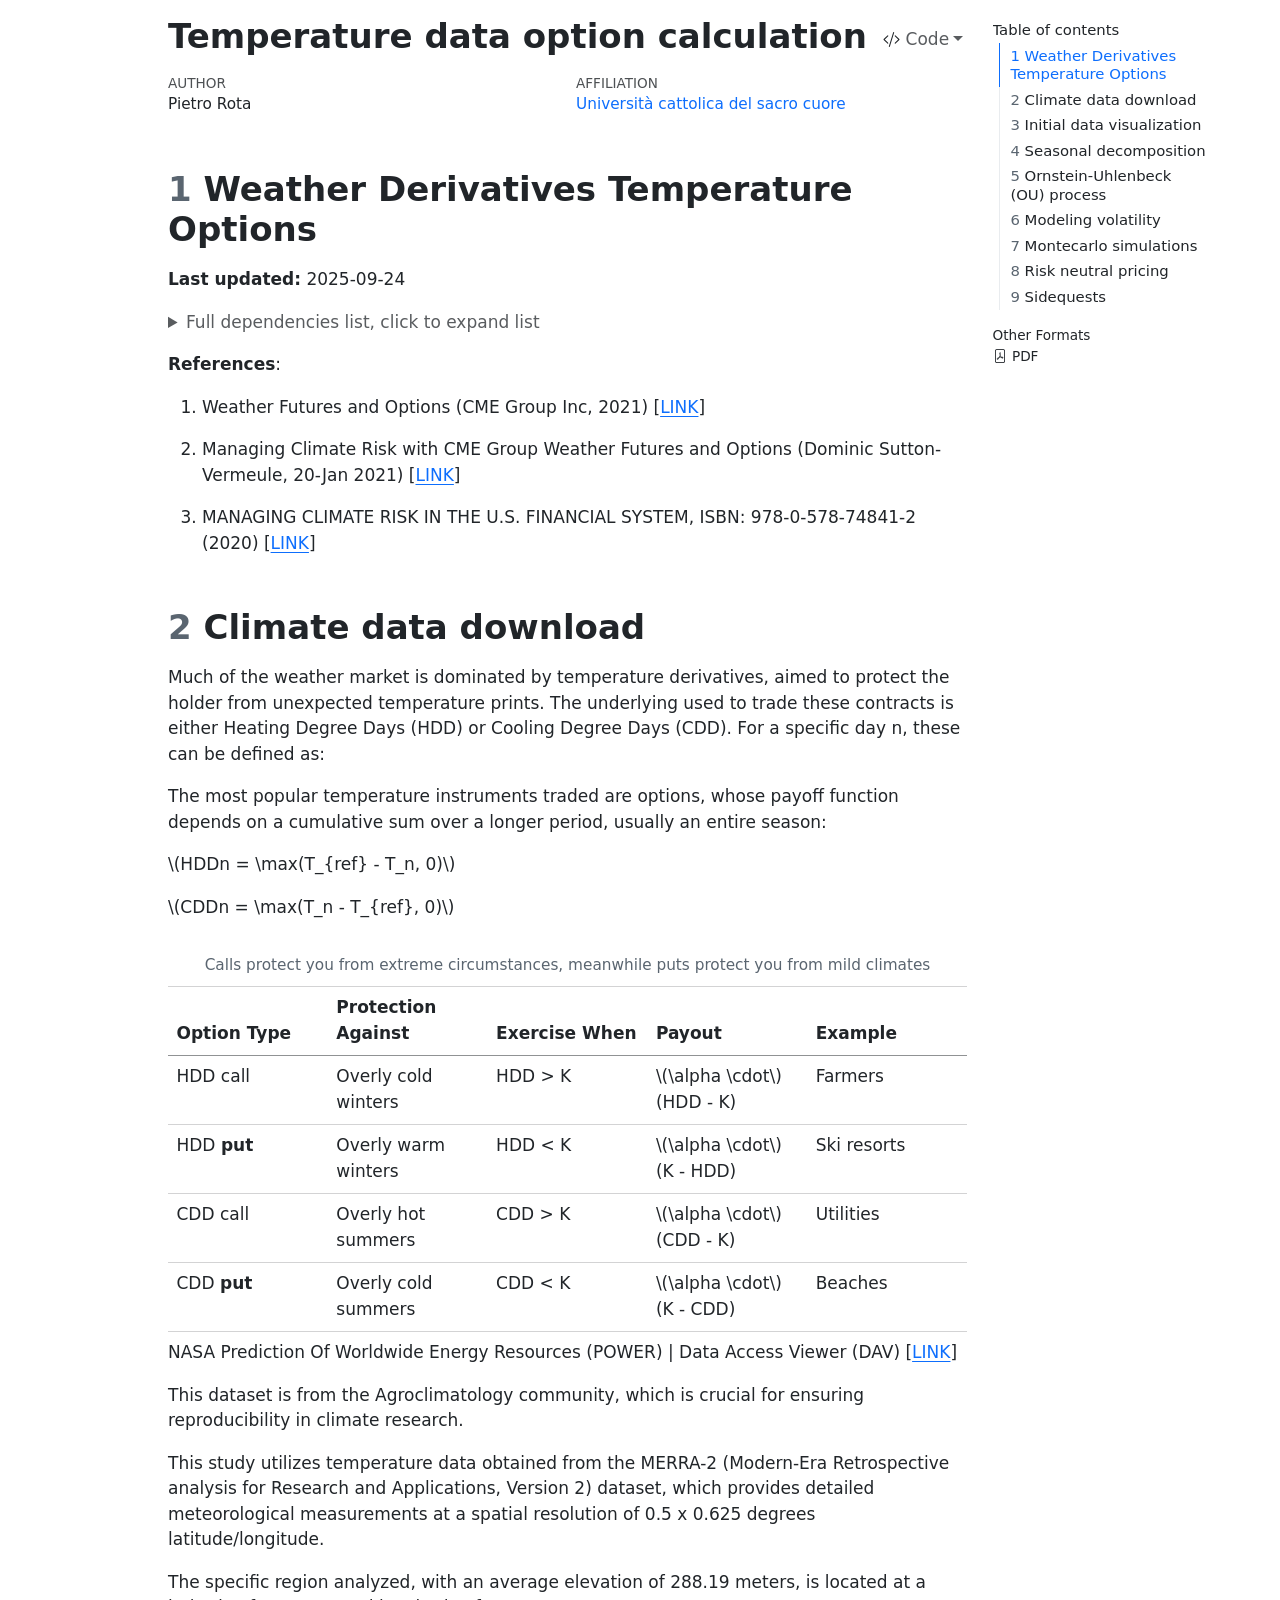
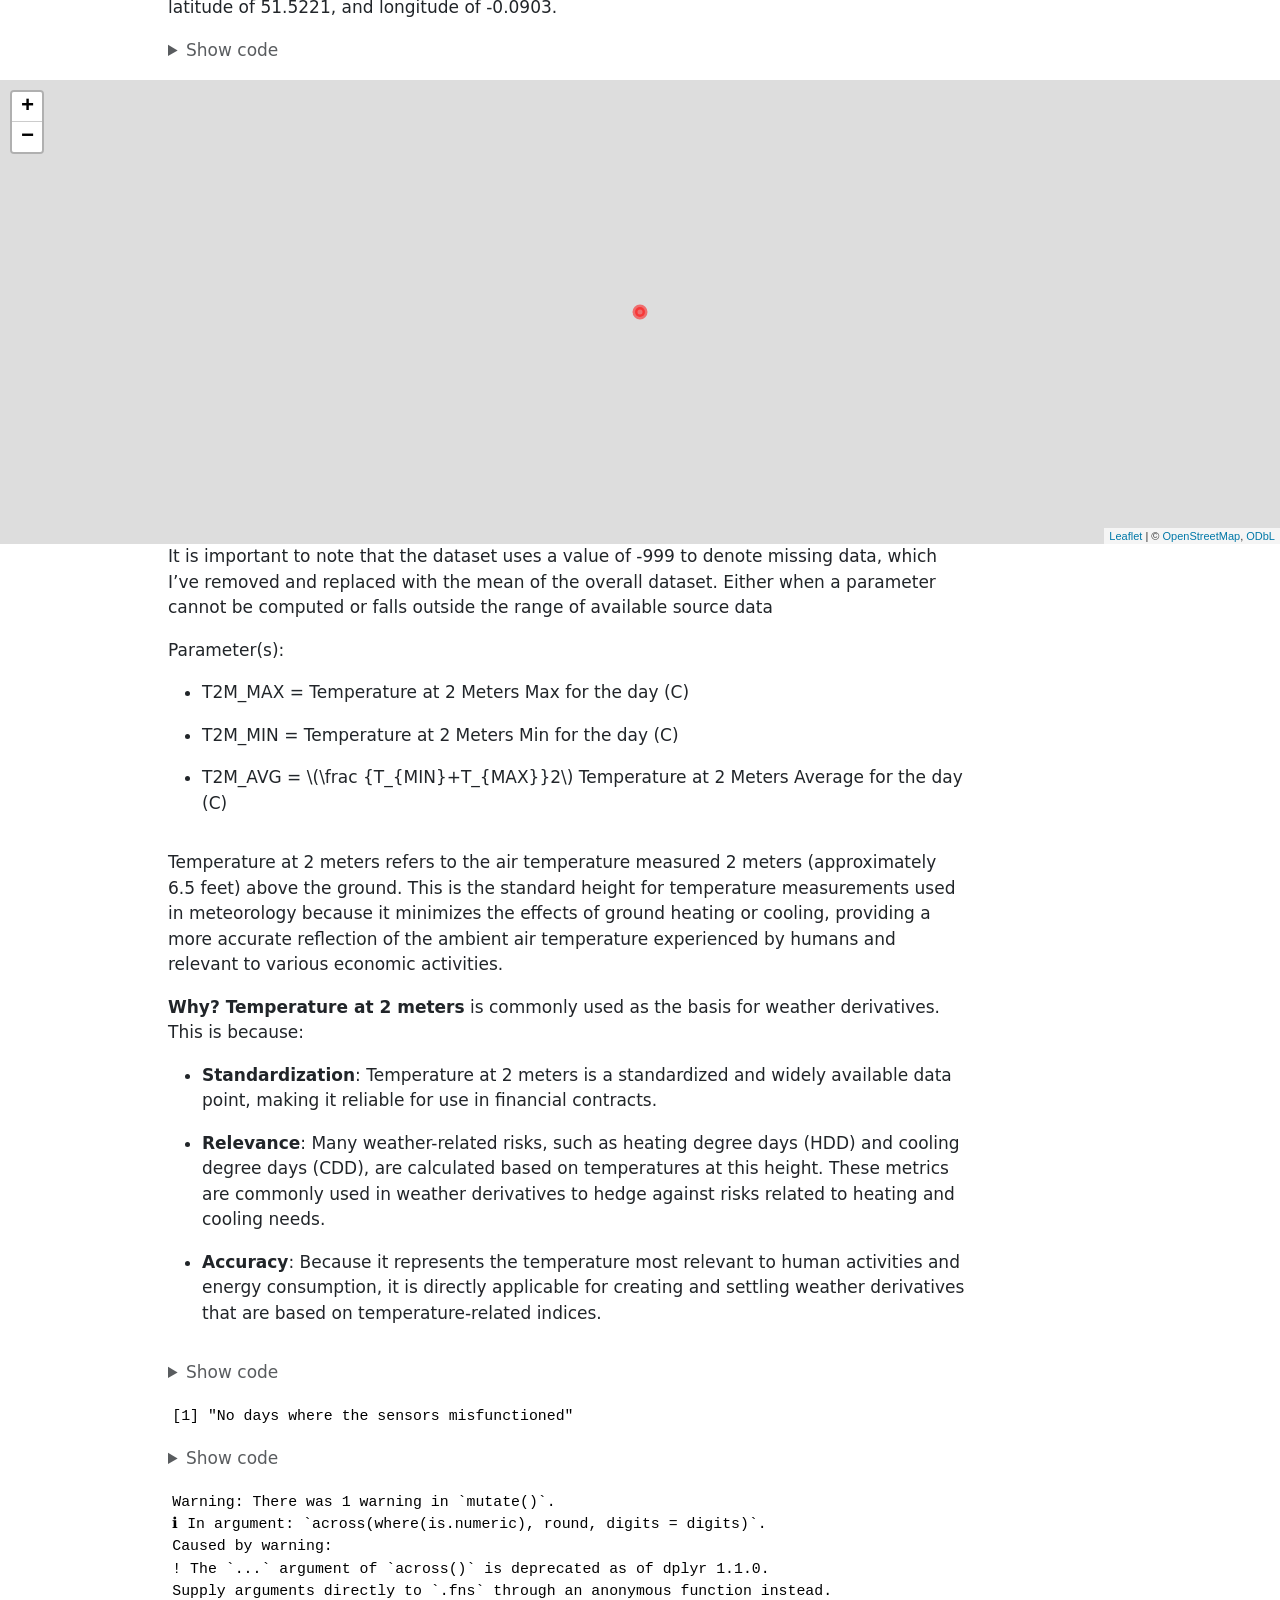
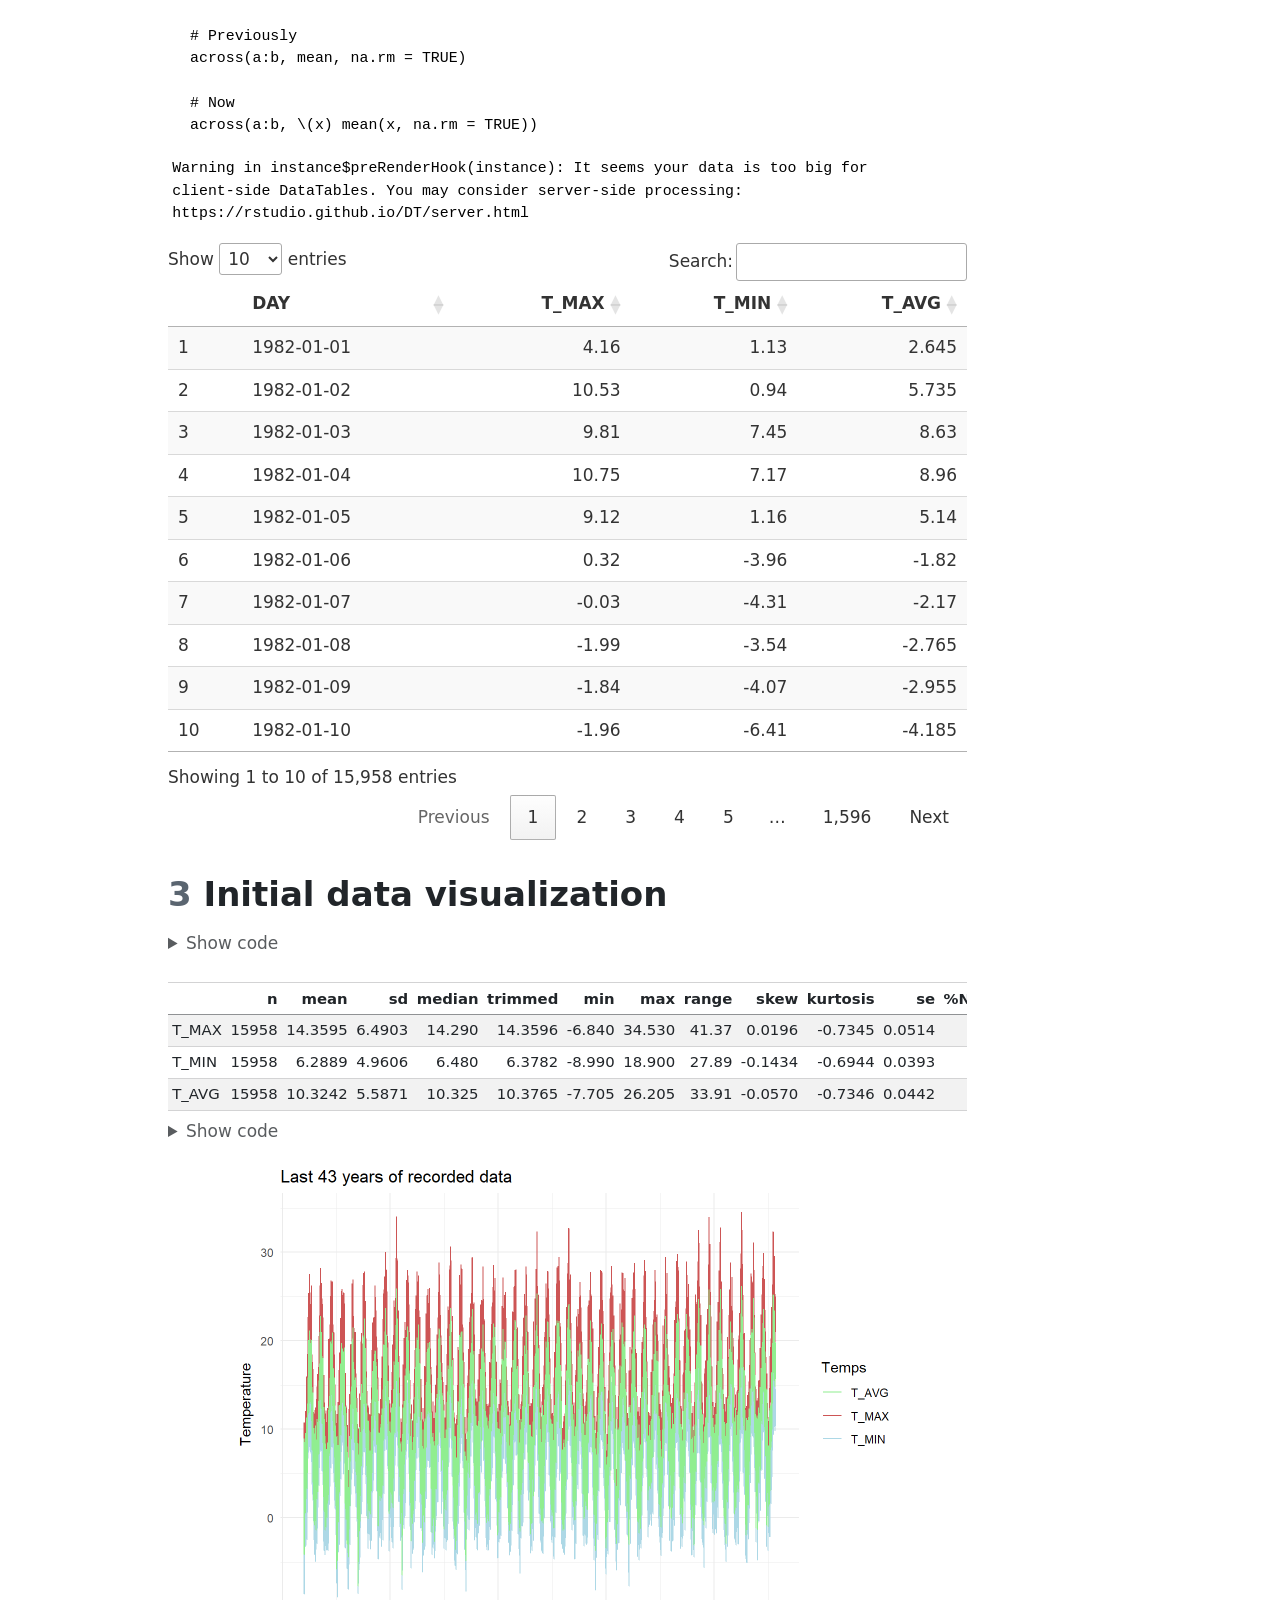
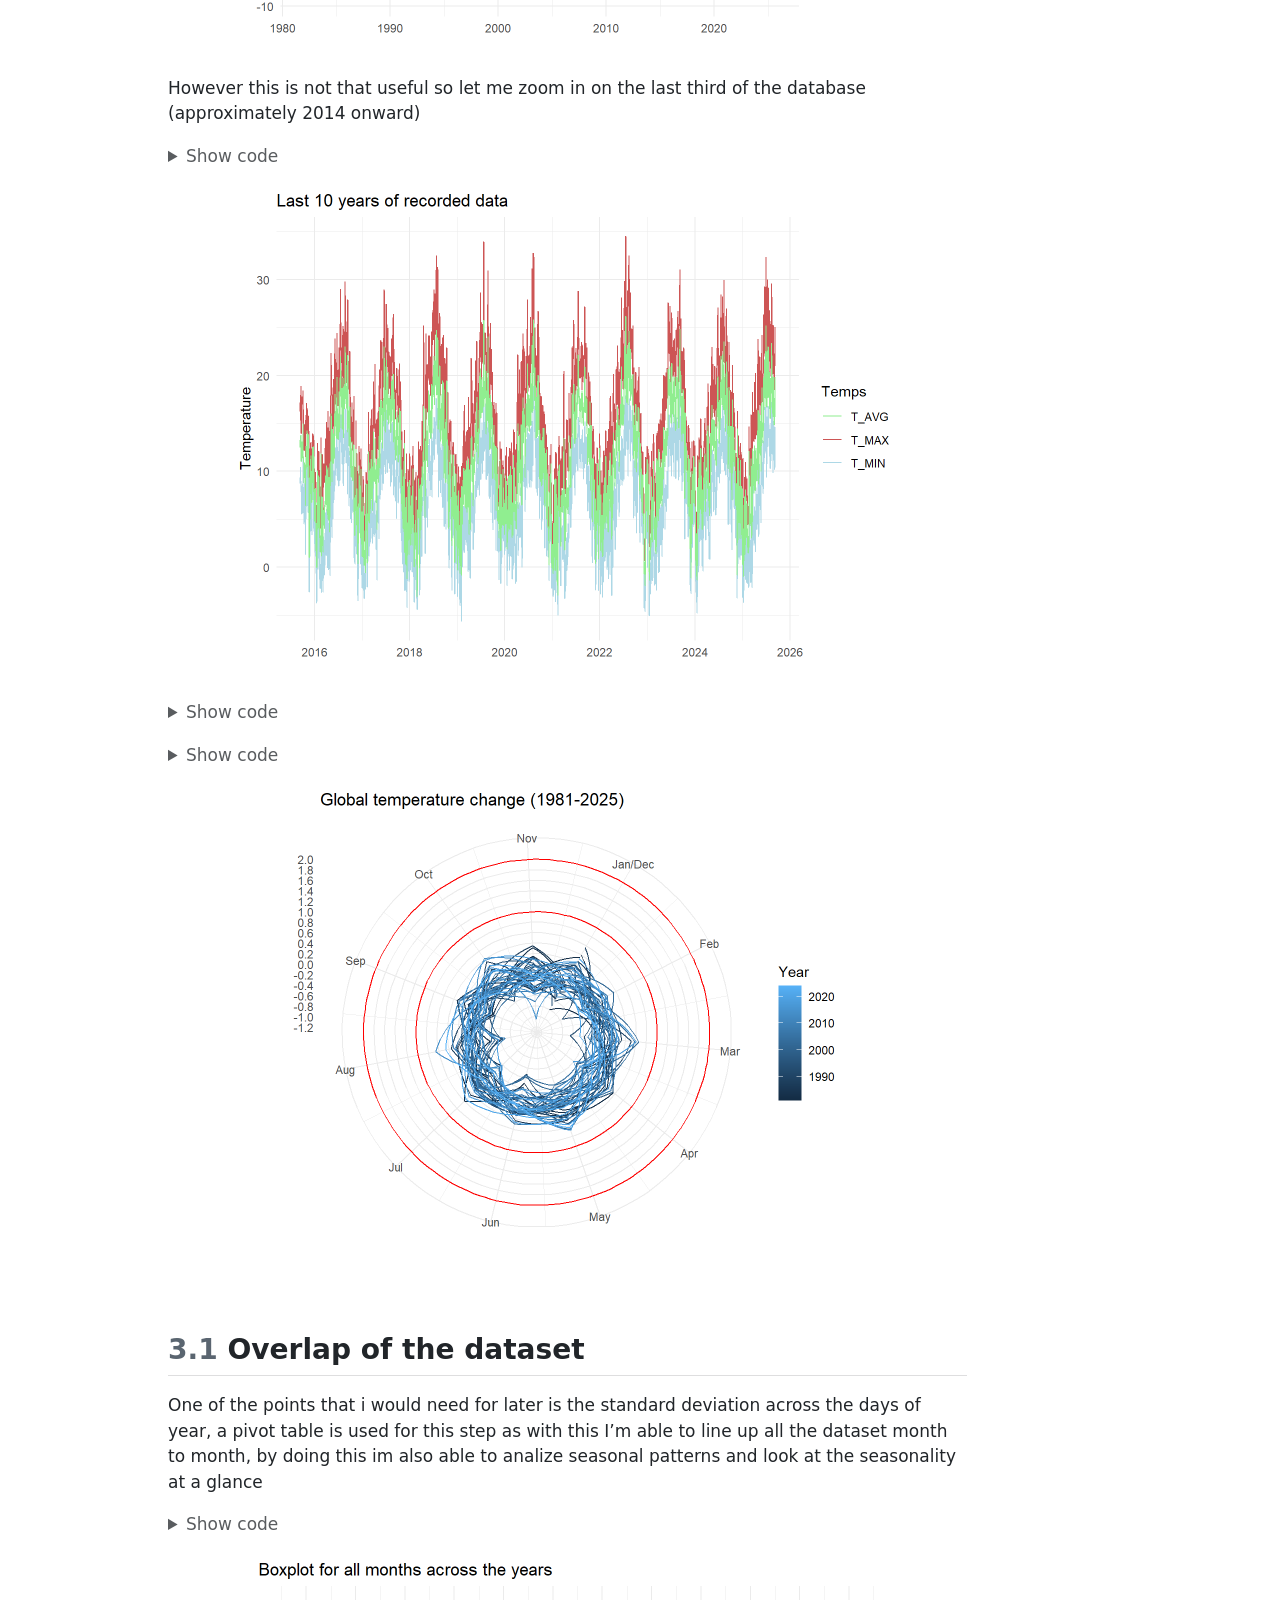
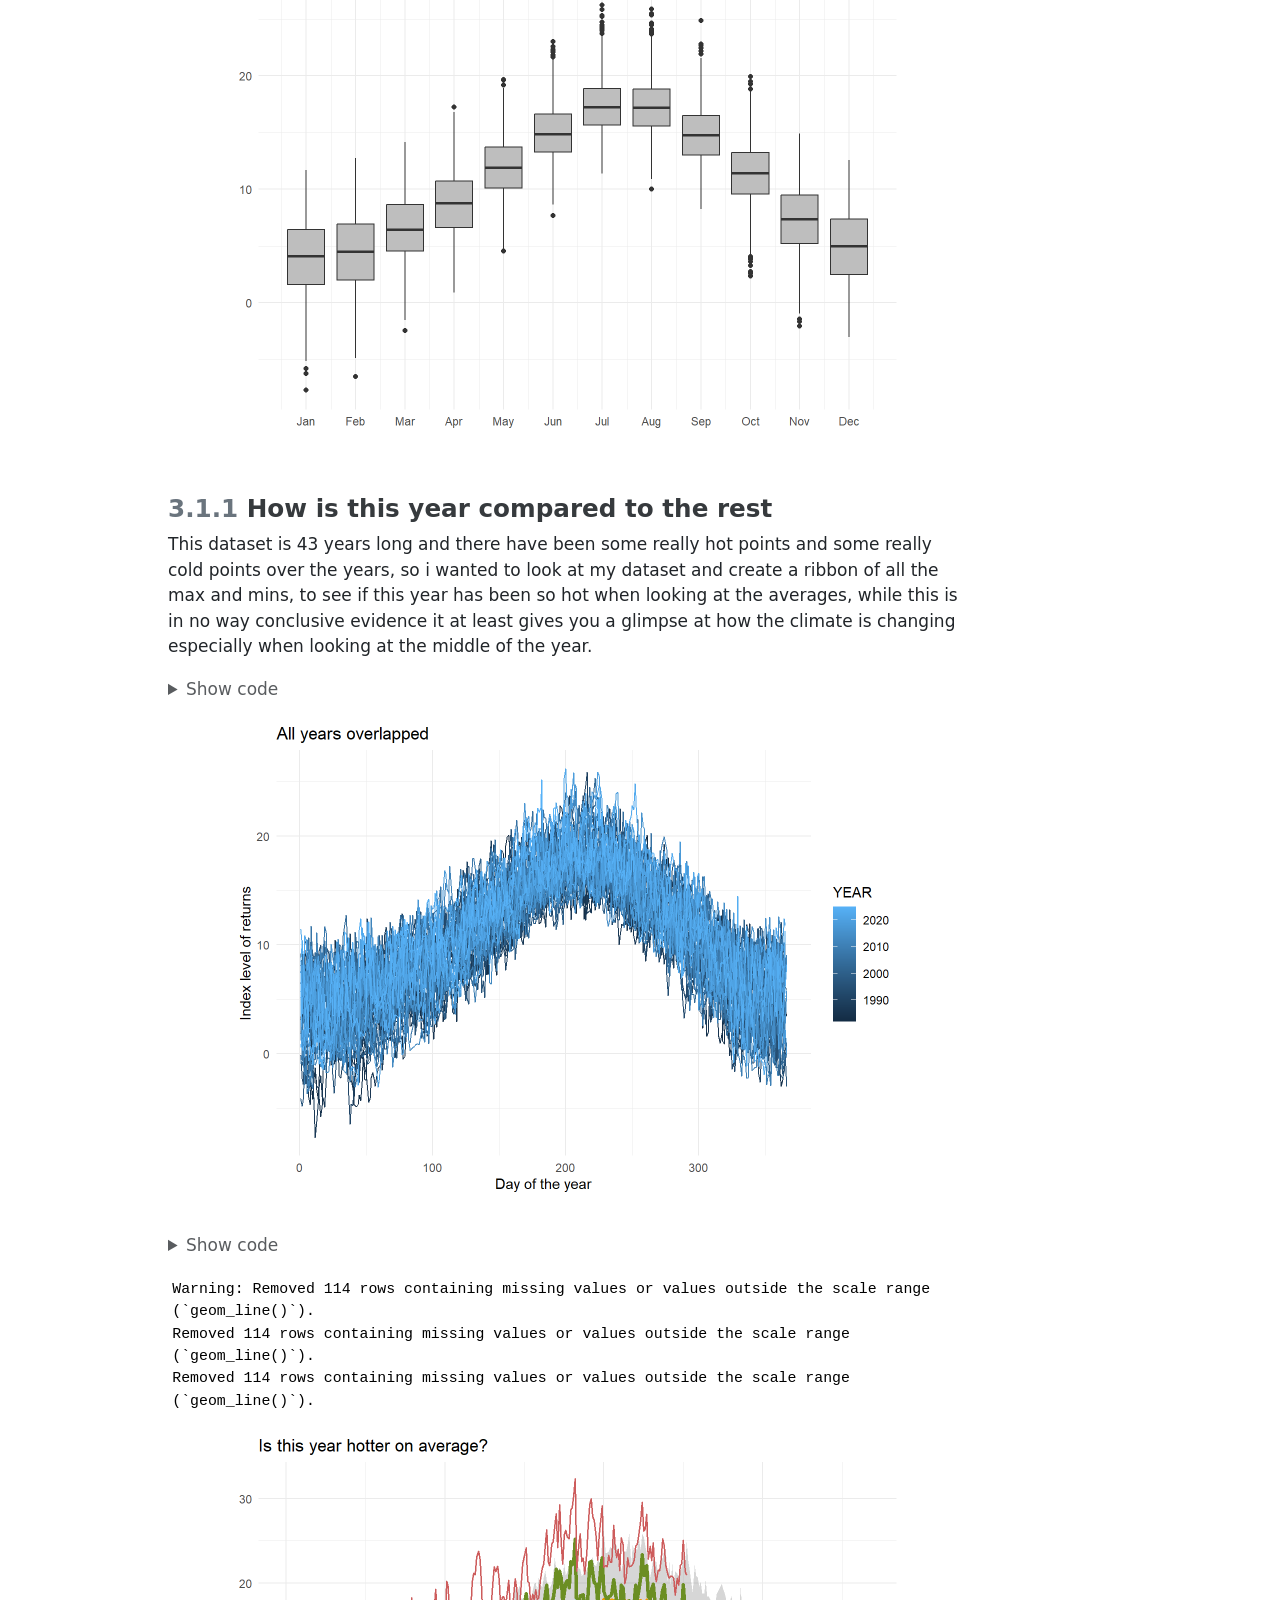
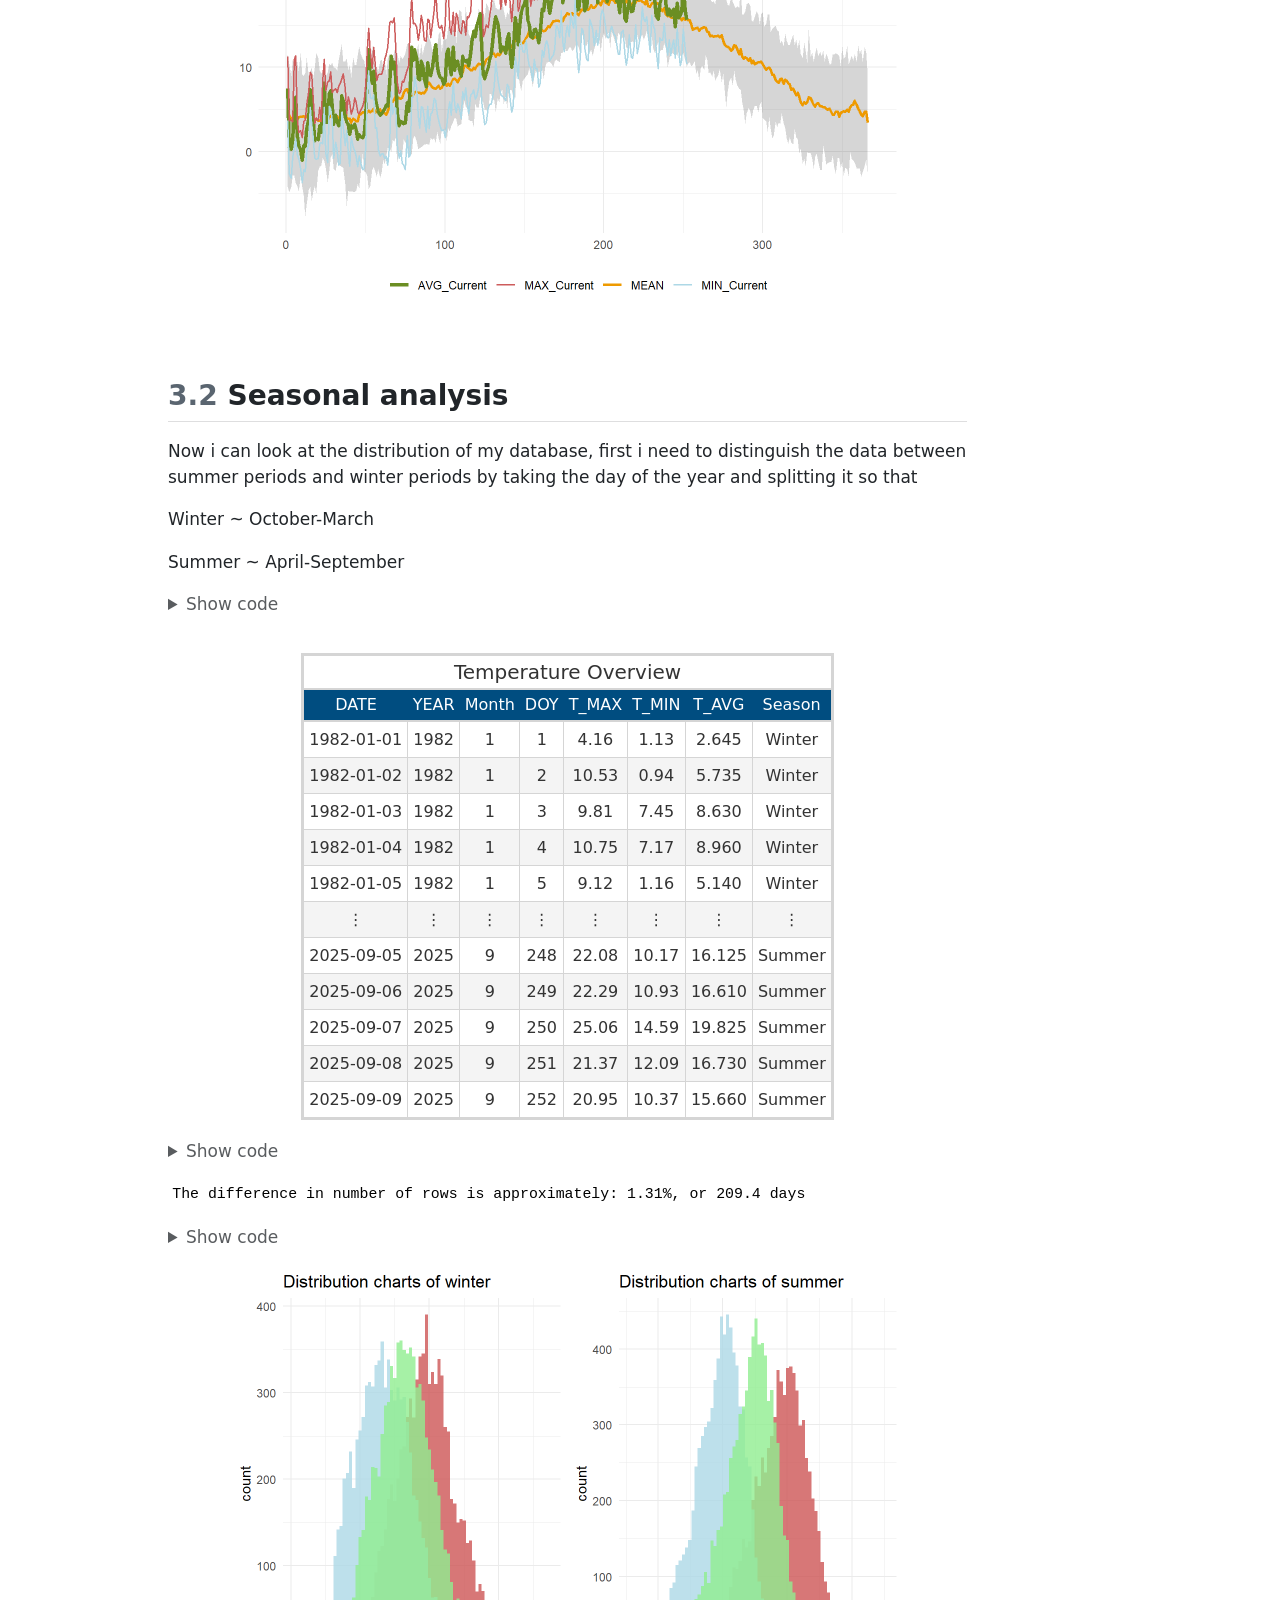
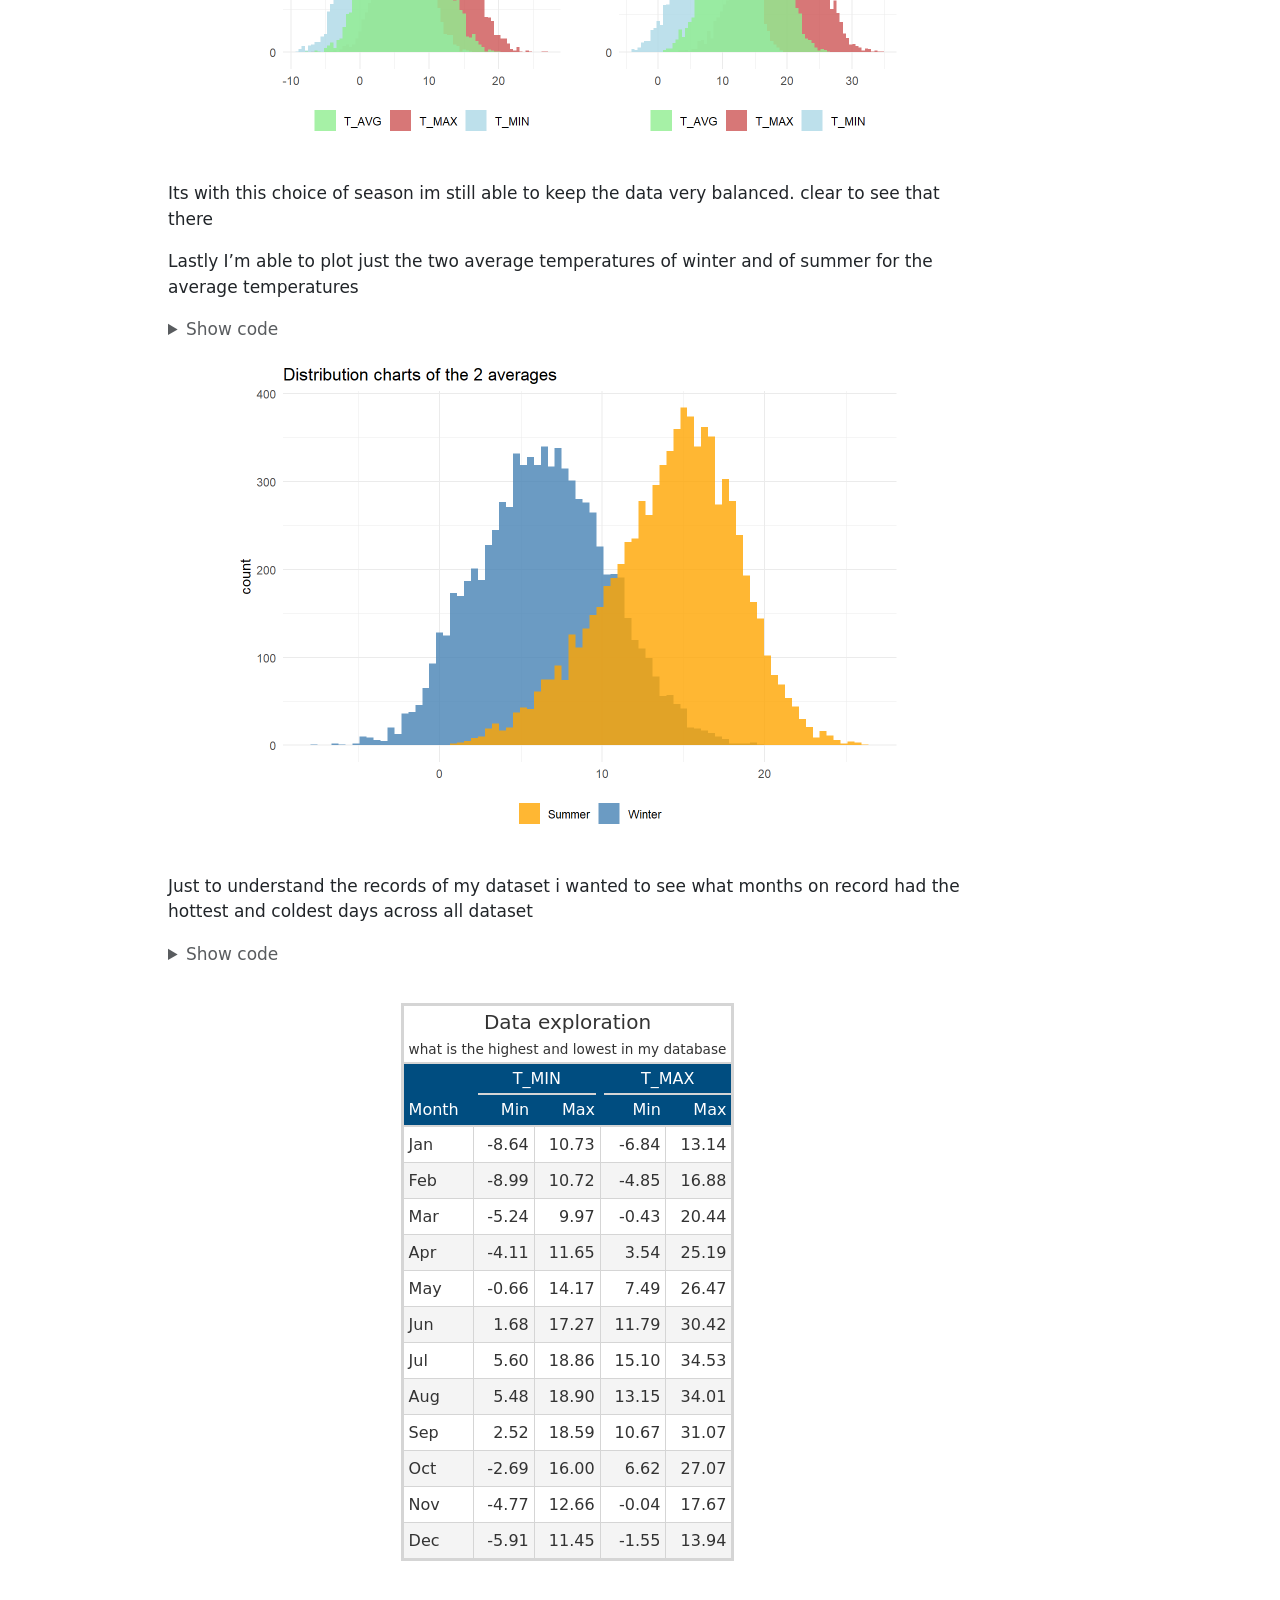
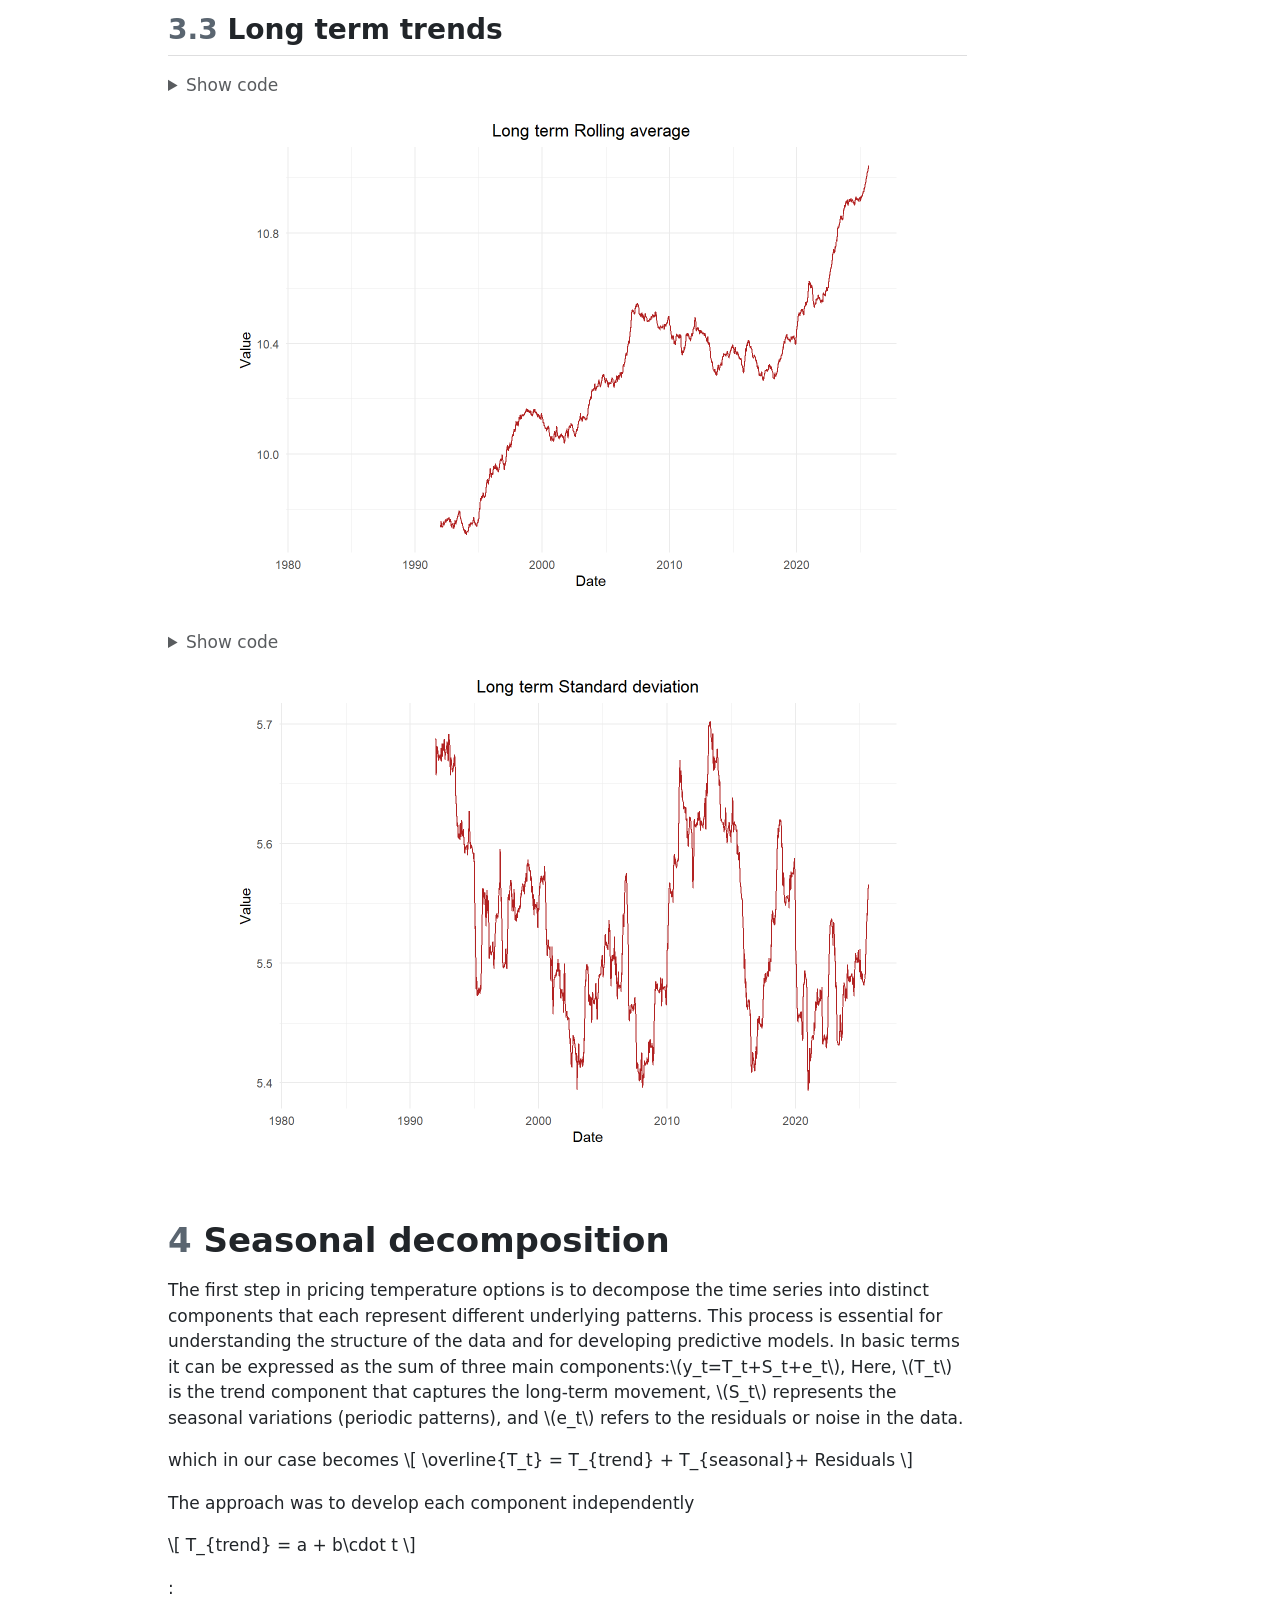
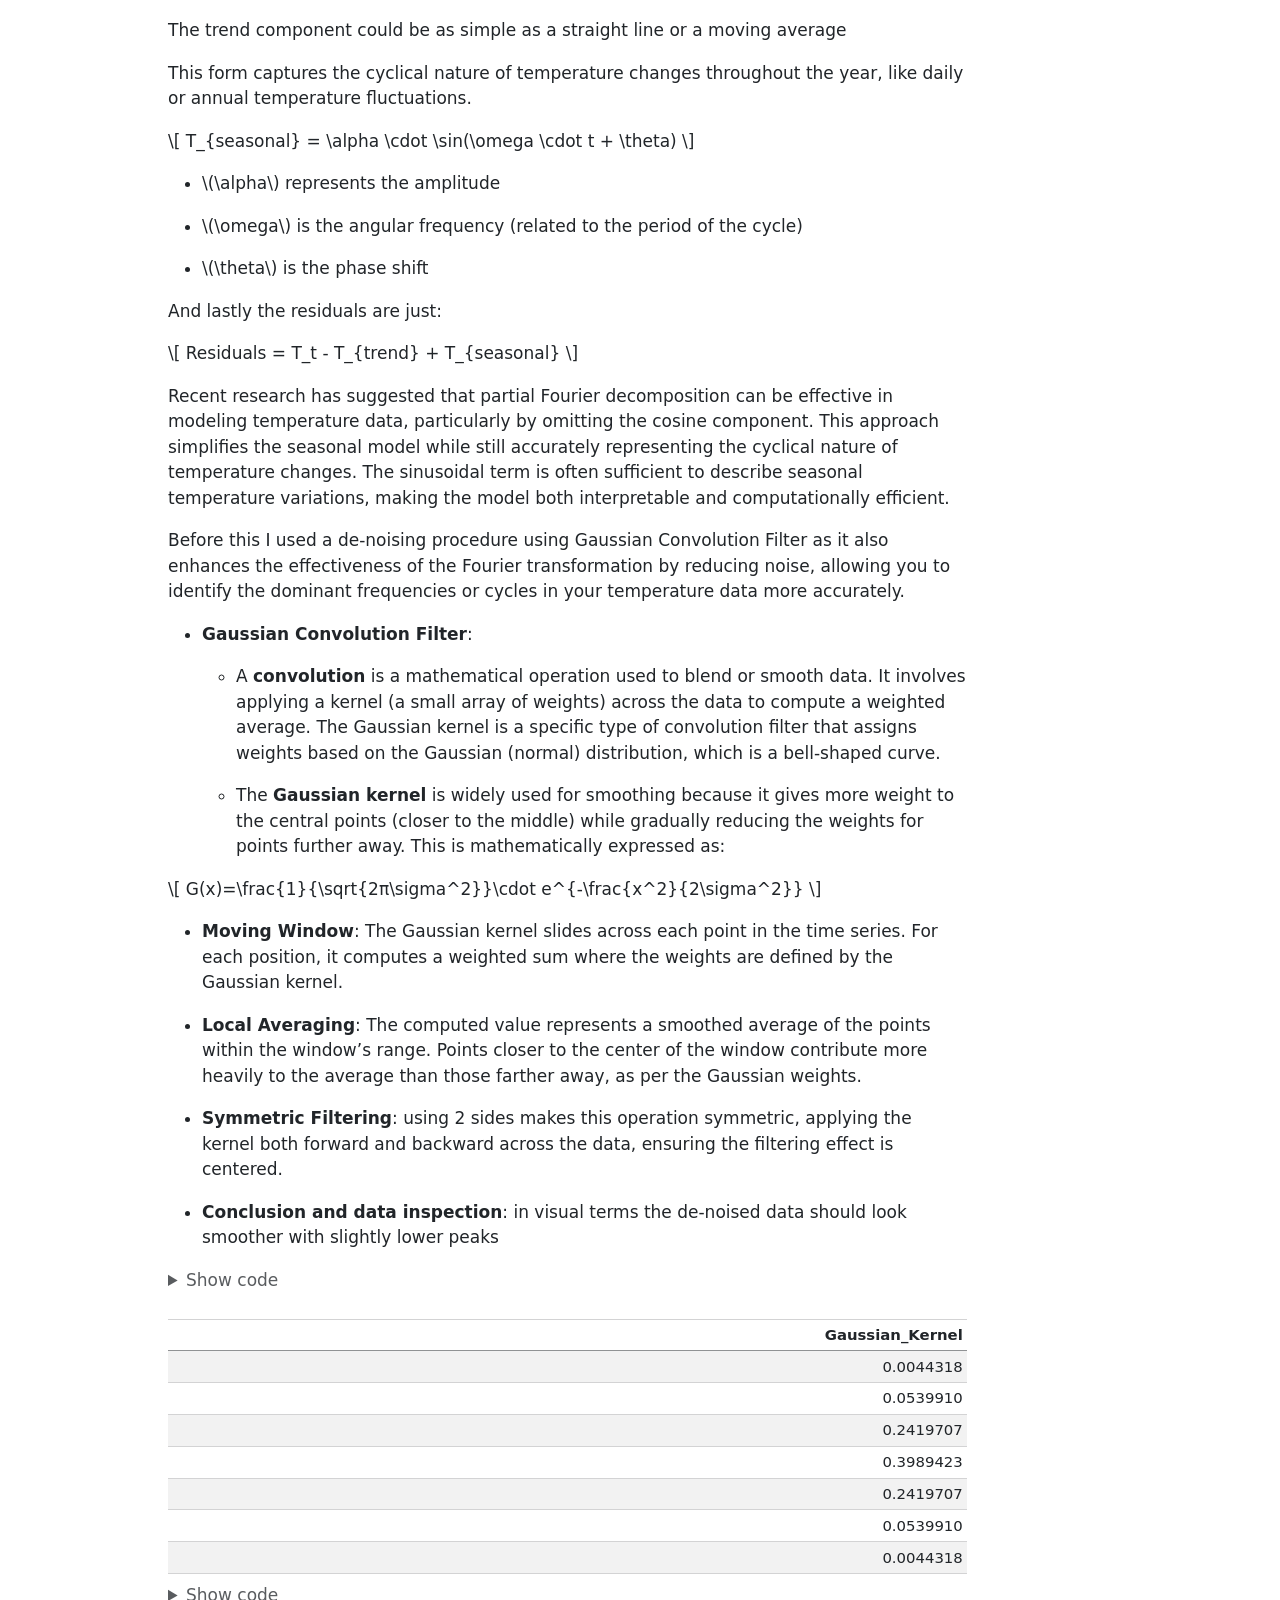
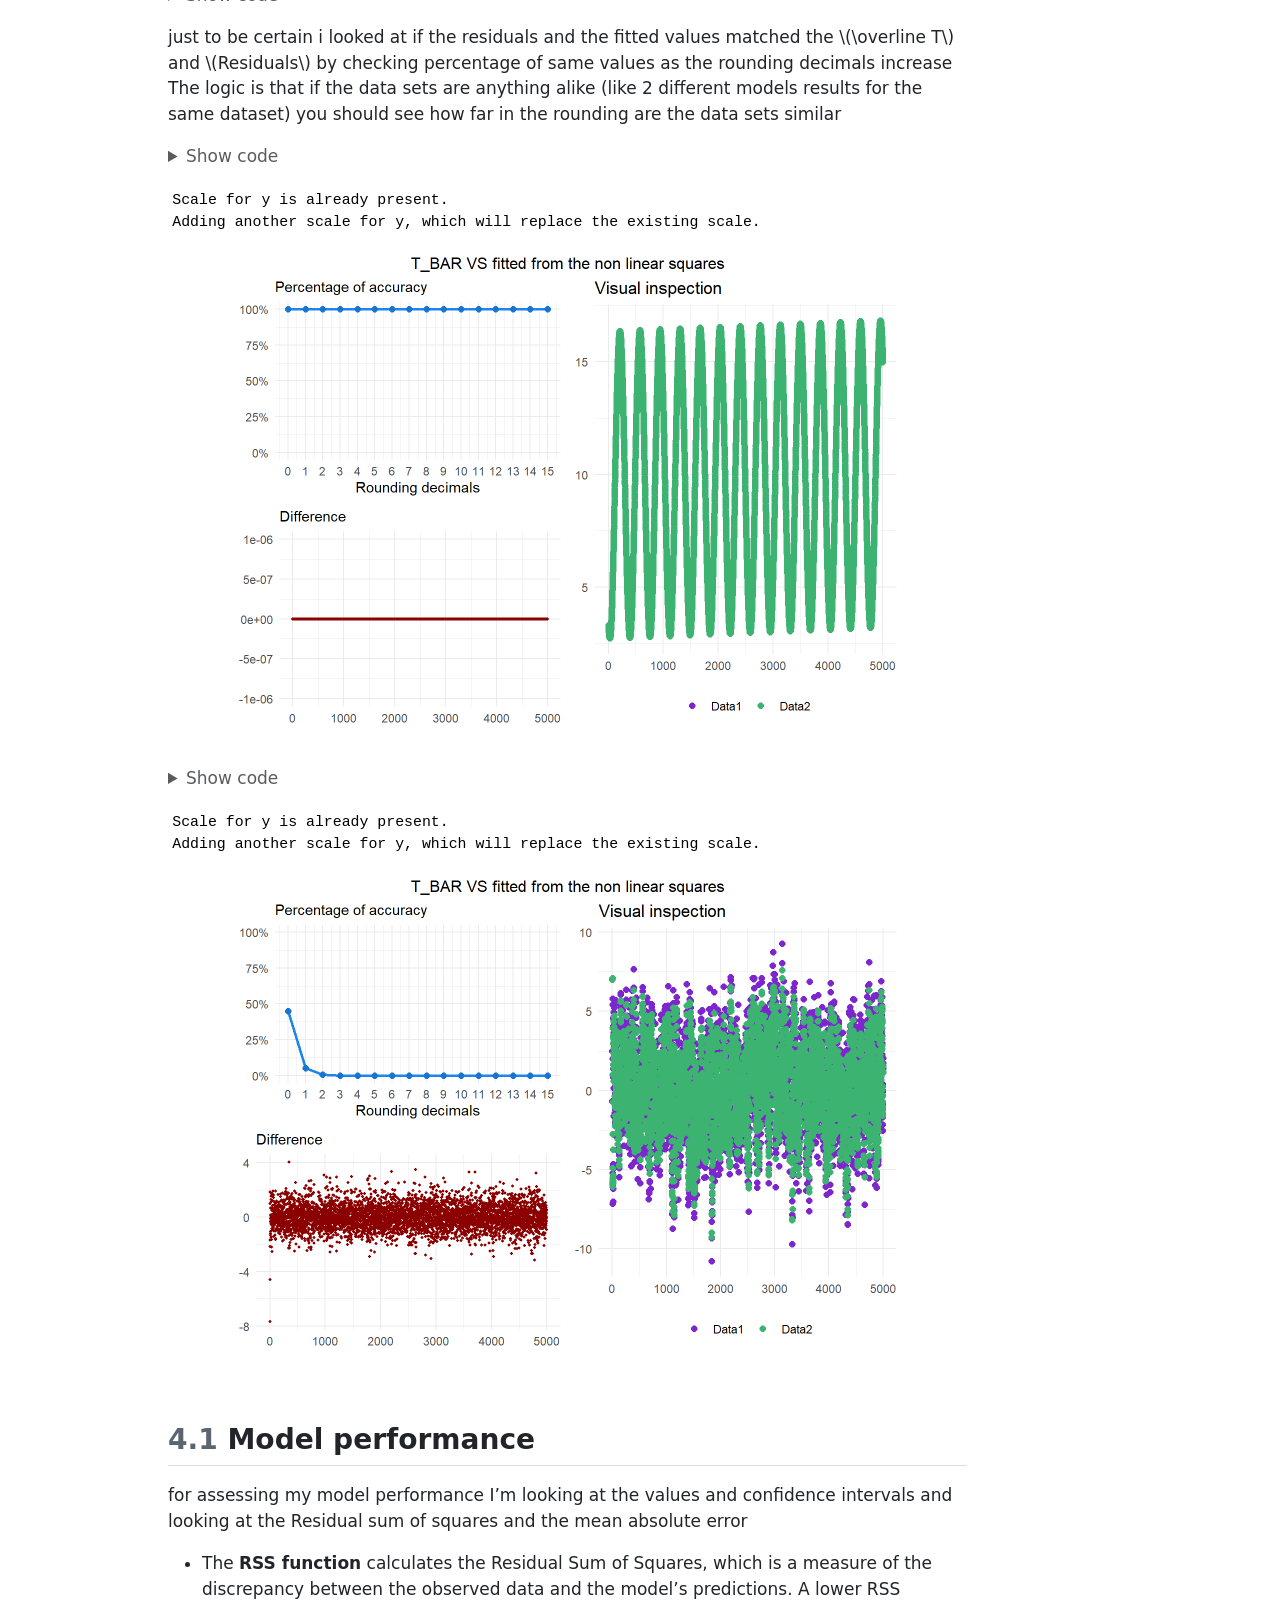
==== index.html @ 565b665f "changed name to deploy html" ====
<!DOCTYPE html>
<html xmlns="http://www.w3.org/1999/xhtml" lang="en" xml:lang="en"><head>

<meta charset="utf-8">
<meta name="generator" content="quarto-1.7.24">

<meta name="viewport" content="width=device-width, initial-scale=1.0, user-scalable=yes">

<meta name="author" content="Pietro Rota">

<title>Temperature data option calculation</title>
<style>
code{white-space: pre-wrap;}
span.smallcaps{font-variant: small-caps;}
div.columns{display: flex; gap: min(4vw, 1.5em);}
div.column{flex: auto; overflow-x: auto;}
div.hanging-indent{margin-left: 1.5em; text-indent: -1.5em;}
ul.task-list{list-style: none;}
ul.task-list li input[type="checkbox"] {
width: 0.8em;
margin: 0 0.8em 0.2em -1em;  vertical-align: middle;
}

html { -webkit-text-size-adjust: 100%; }
pre > code.sourceCode { white-space: pre; position: relative; }
pre > code.sourceCode > span { display: inline-block; line-height: 1.25; }
pre > code.sourceCode > span:empty { height: 1.2em; }
.sourceCode { overflow: visible; }
code.sourceCode > span { color: inherit; text-decoration: inherit; }
div.sourceCode { margin: 1em 0; }
pre.sourceCode { margin: 0; }
@media screen {
div.sourceCode { overflow: auto; }
}
@media print {
pre > code.sourceCode { white-space: pre-wrap; }
pre > code.sourceCode > span { text-indent: -5em; padding-left: 5em; }
}
pre.numberSource code
{ counter-reset: source-line 0; }
pre.numberSource code > span
{ position: relative; left: -4em; counter-increment: source-line; }
pre.numberSource code > span > a:first-child::before
{ content: counter(source-line);
position: relative; left: -1em; text-align: right; vertical-align: baseline;
border: none; display: inline-block;
-webkit-touch-callout: none; -webkit-user-select: none;
-khtml-user-select: none; -moz-user-select: none;
-ms-user-select: none; user-select: none;
padding: 0 4px; width: 4em;
}
pre.numberSource { margin-left: 3em; padding-left: 4px; }
div.sourceCode
{ }
@media screen {
pre > code.sourceCode > span > a:first-child::before { text-decoration: underline; }
}
</style>


<script>/*!
 * clipboard.js v2.0.11
 * https://clipboardjs.com/
 *
 * Licensed MIT © Zeno Rocha
 */
!function(t,e){"object"==typeof exports&&"object"==typeof module?module.exports=e():"function"==typeof define&&define.amd?define([],e):"object"==typeof exports?exports.ClipboardJS=e():t.ClipboardJS=e()}(this,function(){return n={686:function(t,e,n){"use strict";n.d(e,{default:function(){return b}});var e=n(279),i=n.n(e),e=n(370),u=n.n(e),e=n(817),r=n.n(e);function c(t){try{return document.execCommand(t)}catch(t){return}}var a=function(t){t=r()(t);return c("cut"),t};function o(t,e){var n,o,t=(n=t,o="rtl"===document.documentElement.getAttribute("dir"),(t=document.createElement("textarea")).style.fontSize="12pt",t.style.border="0",t.style.padding="0",t.style.margin="0",t.style.position="absolute",t.style[o?"right":"left"]="-9999px",o=window.pageYOffset||document.documentElement.scrollTop,t.style.top="".concat(o,"px"),t.setAttribute("readonly",""),t.value=n,t);return e.container.appendChild(t),e=r()(t),c("copy"),t.remove(),e}var f=function(t){var e=1<arguments.length&&void 0!==arguments[1]?arguments[1]:{container:document.body},n="";return"string"==typeof t?n=o(t,e):t instanceof HTMLInputElement&&!["text","search","url","tel","password"].includes(null==t?void 0:t.type)?n=o(t.value,e):(n=r()(t),c("copy")),n};function l(t){return(l="function"==typeof Symbol&&"symbol"==typeof Symbol.iterator?function(t){return typeof t}:function(t){return t&&"function"==typeof Symbol&&t.constructor===Symbol&&t!==Symbol.prototype?"symbol":typeof t})(t)}var s=function(){var t=0<arguments.length&&void 0!==arguments[0]?arguments[0]:{},e=t.action,n=void 0===e?"copy":e,o=t.container,e=t.target,t=t.text;if("copy"!==n&&"cut"!==n)throw new Error('Invalid "action" value, use either "copy" or "cut"');if(void 0!==e){if(!e||"object"!==l(e)||1!==e.nodeType)throw new Error('Invalid "target" value, use a valid Element');if("copy"===n&&e.hasAttribute("disabled"))throw new Error('Invalid "target" attribute. Please use "readonly" instead of "disabled" attribute');if("cut"===n&&(e.hasAttribute("readonly")||e.hasAttribute("disabled")))throw new Error('Invalid "target" attribute. You can\'t cut text from elements with "readonly" or "disabled" attributes')}return t?f(t,{container:o}):e?"cut"===n?a(e):f(e,{container:o}):void 0};function p(t){return(p="function"==typeof Symbol&&"symbol"==typeof Symbol.iterator?function(t){return typeof t}:function(t){return t&&"function"==typeof Symbol&&t.constructor===Symbol&&t!==Symbol.prototype?"symbol":typeof t})(t)}function d(t,e){for(var n=0;n<e.length;n++){var o=e[n];o.enumerable=o.enumerable||!1,o.configurable=!0,"value"in o&&(o.writable=!0),Object.defineProperty(t,o.key,o)}}function y(t,e){return(y=Object.setPrototypeOf||function(t,e){return t.__proto__=e,t})(t,e)}function h(n){var o=function(){if("undefined"==typeof Reflect||!Reflect.construct)return!1;if(Reflect.construct.sham)return!1;if("function"==typeof Proxy)return!0;try{return Date.prototype.toString.call(Reflect.construct(Date,[],function(){})),!0}catch(t){return!1}}();return function(){var t,e=v(n);return t=o?(t=v(this).constructor,Reflect.construct(e,arguments,t)):e.apply(this,arguments),e=this,!(t=t)||"object"!==p(t)&&"function"!=typeof t?function(t){if(void 0!==t)return t;throw new ReferenceError("this hasn't been initialised - super() hasn't been called")}(e):t}}function v(t){return(v=Object.setPrototypeOf?Object.getPrototypeOf:function(t){return t.__proto__||Object.getPrototypeOf(t)})(t)}function m(t,e){t="data-clipboard-".concat(t);if(e.hasAttribute(t))return e.getAttribute(t)}var b=function(){!function(t,e){if("function"!=typeof e&&null!==e)throw new TypeError("Super expression must either be null or a function");t.prototype=Object.create(e&&e.prototype,{constructor:{value:t,writable:!0,configurable:!0}}),e&&y(t,e)}(r,i());var t,e,n,o=h(r);function r(t,e){var n;return function(t){if(!(t instanceof r))throw new TypeError("Cannot call a class as a function")}(this),(n=o.call(this)).resolveOptions(e),n.listenClick(t),n}return t=r,n=[{key:"copy",value:function(t){var e=1<arguments.length&&void 0!==arguments[1]?arguments[1]:{container:document.body};return f(t,e)}},{key:"cut",value:function(t){return a(t)}},{key:"isSupported",value:function(){var t=0<arguments.length&&void 0!==arguments[0]?arguments[0]:["copy","cut"],t="string"==typeof t?[t]:t,e=!!document.queryCommandSupported;return t.forEach(function(t){e=e&&!!document.queryCommandSupported(t)}),e}}],(e=[{key:"resolveOptions",value:function(){var t=0<arguments.length&&void 0!==arguments[0]?arguments[0]:{};this.action="function"==typeof t.action?t.action:this.defaultAction,this.target="function"==typeof t.target?t.target:this.defaultTarget,this.text="function"==typeof t.text?t.text:this.defaultText,this.container="object"===p(t.container)?t.container:document.body}},{key:"listenClick",value:function(t){var e=this;this.listener=u()(t,"click",function(t){return e.onClick(t)})}},{key:"onClick",value:function(t){var e=t.delegateTarget||t.currentTarget,n=this.action(e)||"copy",t=s({action:n,container:this.container,target:this.target(e),text:this.text(e)});this.emit(t?"success":"error",{action:n,text:t,trigger:e,clearSelection:function(){e&&e.focus(),window.getSelection().removeAllRanges()}})}},{key:"defaultAction",value:function(t){return m("action",t)}},{key:"defaultTarget",value:function(t){t=m("target",t);if(t)return document.querySelector(t)}},{key:"defaultText",value:function(t){return m("text",t)}},{key:"destroy",value:function(){this.listener.destroy()}}])&&d(t.prototype,e),n&&d(t,n),r}()},828:function(t){var e;"undefined"==typeof Element||Element.prototype.matches||((e=Element.prototype).matches=e.matchesSelector||e.mozMatchesSelector||e.msMatchesSelector||e.oMatchesSelector||e.webkitMatchesSelector),t.exports=function(t,e){for(;t&&9!==t.nodeType;){if("function"==typeof t.matches&&t.matches(e))return t;t=t.parentNode}}},438:function(t,e,n){var u=n(828);function i(t,e,n,o,r){var i=function(e,n,t,o){return function(t){t.delegateTarget=u(t.target,n),t.delegateTarget&&o.call(e,t)}}.apply(this,arguments);return t.addEventListener(n,i,r),{destroy:function(){t.removeEventListener(n,i,r)}}}t.exports=function(t,e,n,o,r){return"function"==typeof t.addEventListener?i.apply(null,arguments):"function"==typeof n?i.bind(null,document).apply(null,arguments):("string"==typeof t&&(t=document.querySelectorAll(t)),Array.prototype.map.call(t,function(t){return i(t,e,n,o,r)}))}},879:function(t,n){n.node=function(t){return void 0!==t&&t instanceof HTMLElement&&1===t.nodeType},n.nodeList=function(t){var e=Object.prototype.toString.call(t);return void 0!==t&&("[object NodeList]"===e||"[object HTMLCollection]"===e)&&"length"in t&&(0===t.length||n.node(t[0]))},n.string=function(t){return"string"==typeof t||t instanceof String},n.fn=function(t){return"[object Function]"===Object.prototype.toString.call(t)}},370:function(t,e,n){var f=n(879),l=n(438);t.exports=function(t,e,n){if(!t&&!e&&!n)throw new Error("Missing required arguments");if(!f.string(e))throw new TypeError("Second argument must be a String");if(!f.fn(n))throw new TypeError("Third argument must be a Function");if(f.node(t))return c=e,a=n,(u=t).addEventListener(c,a),{destroy:function(){u.removeEventListener(c,a)}};if(f.nodeList(t))return o=t,r=e,i=n,Array.prototype.forEach.call(o,function(t){t.addEventListener(r,i)}),{destroy:function(){Array.prototype.forEach.call(o,function(t){t.removeEventListener(r,i)})}};if(f.string(t))return t=t,e=e,n=n,l(document.body,t,e,n);throw new TypeError("First argument must be a String, HTMLElement, HTMLCollection, or NodeList");var o,r,i,u,c,a}},817:function(t){t.exports=function(t){var e,n="SELECT"===t.nodeName?(t.focus(),t.value):"INPUT"===t.nodeName||"TEXTAREA"===t.nodeName?((e=t.hasAttribute("readonly"))||t.setAttribute("readonly",""),t.select(),t.setSelectionRange(0,t.value.length),e||t.removeAttribute("readonly"),t.value):(t.hasAttribute("contenteditable")&&t.focus(),n=window.getSelection(),(e=document.createRange()).selectNodeContents(t),n.removeAllRanges(),n.addRange(e),n.toString());return n}},279:function(t){function e(){}e.prototype={on:function(t,e,n){var o=this.e||(this.e={});return(o[t]||(o[t]=[])).push({fn:e,ctx:n}),this},once:function(t,e,n){var o=this;function r(){o.off(t,r),e.apply(n,arguments)}return r._=e,this.on(t,r,n)},emit:function(t){for(var e=[].slice.call(arguments,1),n=((this.e||(this.e={}))[t]||[]).slice(),o=0,r=n.length;o<r;o++)n[o].fn.apply(n[o].ctx,e);return this},off:function(t,e){var n=this.e||(this.e={}),o=n[t],r=[];if(o&&e)for(var i=0,u=o.length;i<u;i++)o[i].fn!==e&&o[i].fn._!==e&&r.push(o[i]);return r.length?n[t]=r:delete n[t],this}},t.exports=e,t.exports.TinyEmitter=e}},r={},o.n=function(t){var e=t&&t.__esModule?function(){return t.default}:function(){return t};return o.d(e,{a:e}),e},o.d=function(t,e){for(var n in e)o.o(e,n)&&!o.o(t,n)&&Object.defineProperty(t,n,{enumerable:!0,get:e[n]})},o.o=function(t,e){return Object.prototype.hasOwnProperty.call(t,e)},o(686).default;function o(t){if(r[t])return r[t].exports;var e=r[t]={exports:{}};return n[t](e,e.exports,o),e.exports}var n,r});</script>
<script src="[data-uri]" type="module"></script>
<script src="[data-uri]" type="module"></script>
<script>/**
 * @popperjs/core v2.11.7 - MIT License
 */

!function(e,t){"object"==typeof exports&&"undefined"!=typeof module?t(exports):"function"==typeof define&&define.amd?define(["exports"],t):t((e="undefined"!=typeof globalThis?globalThis:e||self).Popper={})}(this,(function(e){"use strict";function t(e){if(null==e)return window;if("[object Window]"!==e.toString()){var t=e.ownerDocument;return t&&t.defaultView||window}return e}function n(e){return e instanceof t(e).Element||e instanceof Element}function r(e){return e instanceof t(e).HTMLElement||e instanceof HTMLElement}function o(e){return"undefined"!=typeof ShadowRoot&&(e instanceof t(e).ShadowRoot||e instanceof ShadowRoot)}var i=Math.max,a=Math.min,s=Math.round;function f(){var e=navigator.userAgentData;return null!=e&&e.brands&&Array.isArray(e.brands)?e.brands.map((function(e){return e.brand+"/"+e.version})).join(" "):navigator.userAgent}function c(){return!/^((?!chrome|android).)*safari/i.test(f())}function p(e,o,i){void 0===o&&(o=!1),void 0===i&&(i=!1);var a=e.getBoundingClientRect(),f=1,p=1;o&&r(e)&&(f=e.offsetWidth>0&&s(a.width)/e.offsetWidth||1,p=e.offsetHeight>0&&s(a.height)/e.offsetHeight||1);var u=(n(e)?t(e):window).visualViewport,l=!c()&&i,d=(a.left+(l&&u?u.offsetLeft:0))/f,h=(a.top+(l&&u?u.offsetTop:0))/p,m=a.width/f,v=a.height/p;return{width:m,height:v,top:h,right:d+m,bottom:h+v,left:d,x:d,y:h}}function u(e){var n=t(e);return{scrollLeft:n.pageXOffset,scrollTop:n.pageYOffset}}function l(e){return e?(e.nodeName||"").toLowerCase():null}function d(e){return((n(e)?e.ownerDocument:e.document)||window.document).documentElement}function h(e){return p(d(e)).left+u(e).scrollLeft}function m(e){return t(e).getComputedStyle(e)}function v(e){var t=m(e),n=t.overflow,r=t.overflowX,o=t.overflowY;return/auto|scroll|overlay|hidden/.test(n+o+r)}function y(e,n,o){void 0===o&&(o=!1);var i,a,f=r(n),c=r(n)&&function(e){var t=e.getBoundingClientRect(),n=s(t.width)/e.offsetWidth||1,r=s(t.height)/e.offsetHeight||1;return 1!==n||1!==r}(n),m=d(n),y=p(e,c,o),g={scrollLeft:0,scrollTop:0},b={x:0,y:0};return(f||!f&&!o)&&(("body"!==l(n)||v(m))&&(g=(i=n)!==t(i)&&r(i)?{scrollLeft:(a=i).scrollLeft,scrollTop:a.scrollTop}:u(i)),r(n)?((b=p(n,!0)).x+=n.clientLeft,b.y+=n.clientTop):m&&(b.x=h(m))),{x:y.left+g.scrollLeft-b.x,y:y.top+g.scrollTop-b.y,width:y.width,height:y.height}}function g(e){var t=p(e),n=e.offsetWidth,r=e.offsetHeight;return Math.abs(t.width-n)<=1&&(n=t.width),Math.abs(t.height-r)<=1&&(r=t.height),{x:e.offsetLeft,y:e.offsetTop,width:n,height:r}}function b(e){return"html"===l(e)?e:e.assignedSlot||e.parentNode||(o(e)?e.host:null)||d(e)}function x(e){return["html","body","#document"].indexOf(l(e))>=0?e.ownerDocument.body:r(e)&&v(e)?e:x(b(e))}function w(e,n){var r;void 0===n&&(n=[]);var o=x(e),i=o===(null==(r=e.ownerDocument)?void 0:r.body),a=t(o),s=i?[a].concat(a.visualViewport||[],v(o)?o:[]):o,f=n.concat(s);return i?f:f.concat(w(b(s)))}function O(e){return["table","td","th"].indexOf(l(e))>=0}function j(e){return r(e)&&"fixed"!==m(e).position?e.offsetParent:null}function E(e){for(var n=t(e),i=j(e);i&&O(i)&&"static"===m(i).position;)i=j(i);return i&&("html"===l(i)||"body"===l(i)&&"static"===m(i).position)?n:i||function(e){var t=/firefox/i.test(f());if(/Trident/i.test(f())&&r(e)&&"fixed"===m(e).position)return null;var n=b(e);for(o(n)&&(n=n.host);r(n)&&["html","body"].indexOf(l(n))<0;){var i=m(n);if("none"!==i.transform||"none"!==i.perspective||"paint"===i.contain||-1!==["transform","perspective"].indexOf(i.willChange)||t&&"filter"===i.willChange||t&&i.filter&&"none"!==i.filter)return n;n=n.parentNode}return null}(e)||n}var D="top",A="bottom",L="right",P="left",M="auto",k=[D,A,L,P],W="start",B="end",H="viewport",T="popper",R=k.reduce((function(e,t){return e.concat([t+"-"+W,t+"-"+B])}),[]),S=[].concat(k,[M]).reduce((function(e,t){return e.concat([t,t+"-"+W,t+"-"+B])}),[]),V=["beforeRead","read","afterRead","beforeMain","main","afterMain","beforeWrite","write","afterWrite"];function q(e){var t=new Map,n=new Set,r=[];function o(e){n.add(e.name),[].concat(e.requires||[],e.requiresIfExists||[]).forEach((function(e){if(!n.has(e)){var r=t.get(e);r&&o(r)}})),r.push(e)}return e.forEach((function(e){t.set(e.name,e)})),e.forEach((function(e){n.has(e.name)||o(e)})),r}function C(e){return e.split("-")[0]}function N(e,t){var n=t.getRootNode&&t.getRootNode();if(e.contains(t))return!0;if(n&&o(n)){var r=t;do{if(r&&e.isSameNode(r))return!0;r=r.parentNode||r.host}while(r)}return!1}function I(e){return Object.assign({},e,{left:e.x,top:e.y,right:e.x+e.width,bottom:e.y+e.height})}function _(e,r,o){return r===H?I(function(e,n){var r=t(e),o=d(e),i=r.visualViewport,a=o.clientWidth,s=o.clientHeight,f=0,p=0;if(i){a=i.width,s=i.height;var u=c();(u||!u&&"fixed"===n)&&(f=i.offsetLeft,p=i.offsetTop)}return{width:a,height:s,x:f+h(e),y:p}}(e,o)):n(r)?function(e,t){var n=p(e,!1,"fixed"===t);return n.top=n.top+e.clientTop,n.left=n.left+e.clientLeft,n.bottom=n.top+e.clientHeight,n.right=n.left+e.clientWidth,n.width=e.clientWidth,n.height=e.clientHeight,n.x=n.left,n.y=n.top,n}(r,o):I(function(e){var t,n=d(e),r=u(e),o=null==(t=e.ownerDocument)?void 0:t.body,a=i(n.scrollWidth,n.clientWidth,o?o.scrollWidth:0,o?o.clientWidth:0),s=i(n.scrollHeight,n.clientHeight,o?o.scrollHeight:0,o?o.clientHeight:0),f=-r.scrollLeft+h(e),c=-r.scrollTop;return"rtl"===m(o||n).direction&&(f+=i(n.clientWidth,o?o.clientWidth:0)-a),{width:a,height:s,x:f,y:c}}(d(e)))}function F(e,t,o,s){var f="clippingParents"===t?function(e){var t=w(b(e)),o=["absolute","fixed"].indexOf(m(e).position)>=0&&r(e)?E(e):e;return n(o)?t.filter((function(e){return n(e)&&N(e,o)&&"body"!==l(e)})):[]}(e):[].concat(t),c=[].concat(f,[o]),p=c[0],u=c.reduce((function(t,n){var r=_(e,n,s);return t.top=i(r.top,t.top),t.right=a(r.right,t.right),t.bottom=a(r.bottom,t.bottom),t.left=i(r.left,t.left),t}),_(e,p,s));return u.width=u.right-u.left,u.height=u.bottom-u.top,u.x=u.left,u.y=u.top,u}function U(e){return e.split("-")[1]}function z(e){return["top","bottom"].indexOf(e)>=0?"x":"y"}function X(e){var t,n=e.reference,r=e.element,o=e.placement,i=o?C(o):null,a=o?U(o):null,s=n.x+n.width/2-r.width/2,f=n.y+n.height/2-r.height/2;switch(i){case D:t={x:s,y:n.y-r.height};break;case A:t={x:s,y:n.y+n.height};break;case L:t={x:n.x+n.width,y:f};break;case P:t={x:n.x-r.width,y:f};break;default:t={x:n.x,y:n.y}}var c=i?z(i):null;if(null!=c){var p="y"===c?"height":"width";switch(a){case W:t[c]=t[c]-(n[p]/2-r[p]/2);break;case B:t[c]=t[c]+(n[p]/2-r[p]/2)}}return t}function Y(e){return Object.assign({},{top:0,right:0,bottom:0,left:0},e)}function G(e,t){return t.reduce((function(t,n){return t[n]=e,t}),{})}function J(e,t){void 0===t&&(t={});var r=t,o=r.placement,i=void 0===o?e.placement:o,a=r.strategy,s=void 0===a?e.strategy:a,f=r.boundary,c=void 0===f?"clippingParents":f,u=r.rootBoundary,l=void 0===u?H:u,h=r.elementContext,m=void 0===h?T:h,v=r.altBoundary,y=void 0!==v&&v,g=r.padding,b=void 0===g?0:g,x=Y("number"!=typeof b?b:G(b,k)),w=m===T?"reference":T,O=e.rects.popper,j=e.elements[y?w:m],E=F(n(j)?j:j.contextElement||d(e.elements.popper),c,l,s),P=p(e.elements.reference),M=X({reference:P,element:O,strategy:"absolute",placement:i}),W=I(Object.assign({},O,M)),B=m===T?W:P,R={top:E.top-B.top+x.top,bottom:B.bottom-E.bottom+x.bottom,left:E.left-B.left+x.left,right:B.right-E.right+x.right},S=e.modifiersData.offset;if(m===T&&S){var V=S[i];Object.keys(R).forEach((function(e){var t=[L,A].indexOf(e)>=0?1:-1,n=[D,A].indexOf(e)>=0?"y":"x";R[e]+=V[n]*t}))}return R}var K={placement:"bottom",modifiers:[],strategy:"absolute"};function Q(){for(var e=arguments.length,t=new Array(e),n=0;n<e;n++)t[n]=arguments[n];return!t.some((function(e){return!(e&&"function"==typeof e.getBoundingClientRect)}))}function Z(e){void 0===e&&(e={});var t=e,r=t.defaultModifiers,o=void 0===r?[]:r,i=t.defaultOptions,a=void 0===i?K:i;return function(e,t,r){void 0===r&&(r=a);var i,s,f={placement:"bottom",orderedModifiers:[],options:Object.assign({},K,a),modifiersData:{},elements:{reference:e,popper:t},attributes:{},styles:{}},c=[],p=!1,u={state:f,setOptions:function(r){var i="function"==typeof r?r(f.options):r;l(),f.options=Object.assign({},a,f.options,i),f.scrollParents={reference:n(e)?w(e):e.contextElement?w(e.contextElement):[],popper:w(t)};var s,p,d=function(e){var t=q(e);return V.reduce((function(e,n){return e.concat(t.filter((function(e){return e.phase===n})))}),[])}((s=[].concat(o,f.options.modifiers),p=s.reduce((function(e,t){var n=e[t.name];return e[t.name]=n?Object.assign({},n,t,{options:Object.assign({},n.options,t.options),data:Object.assign({},n.data,t.data)}):t,e}),{}),Object.keys(p).map((function(e){return p[e]}))));return f.orderedModifiers=d.filter((function(e){return e.enabled})),f.orderedModifiers.forEach((function(e){var t=e.name,n=e.options,r=void 0===n?{}:n,o=e.effect;if("function"==typeof o){var i=o({state:f,name:t,instance:u,options:r}),a=function(){};c.push(i||a)}})),u.update()},forceUpdate:function(){if(!p){var e=f.elements,t=e.reference,n=e.popper;if(Q(t,n)){f.rects={reference:y(t,E(n),"fixed"===f.options.strategy),popper:g(n)},f.reset=!1,f.placement=f.options.placement,f.orderedModifiers.forEach((function(e){return f.modifiersData[e.name]=Object.assign({},e.data)}));for(var r=0;r<f.orderedModifiers.length;r++)if(!0!==f.reset){var o=f.orderedModifiers[r],i=o.fn,a=o.options,s=void 0===a?{}:a,c=o.name;"function"==typeof i&&(f=i({state:f,options:s,name:c,instance:u})||f)}else f.reset=!1,r=-1}}},update:(i=function(){return new Promise((function(e){u.forceUpdate(),e(f)}))},function(){return s||(s=new Promise((function(e){Promise.resolve().then((function(){s=void 0,e(i())}))}))),s}),destroy:function(){l(),p=!0}};if(!Q(e,t))return u;function l(){c.forEach((function(e){return e()})),c=[]}return u.setOptions(r).then((function(e){!p&&r.onFirstUpdate&&r.onFirstUpdate(e)})),u}}var $={passive:!0};var ee={name:"eventListeners",enabled:!0,phase:"write",fn:function(){},effect:function(e){var n=e.state,r=e.instance,o=e.options,i=o.scroll,a=void 0===i||i,s=o.resize,f=void 0===s||s,c=t(n.elements.popper),p=[].concat(n.scrollParents.reference,n.scrollParents.popper);return a&&p.forEach((function(e){e.addEventListener("scroll",r.update,$)})),f&&c.addEventListener("resize",r.update,$),function(){a&&p.forEach((function(e){e.removeEventListener("scroll",r.update,$)})),f&&c.removeEventListener("resize",r.update,$)}},data:{}};var te={name:"popperOffsets",enabled:!0,phase:"read",fn:function(e){var t=e.state,n=e.name;t.modifiersData[n]=X({reference:t.rects.reference,element:t.rects.popper,strategy:"absolute",placement:t.placement})},data:{}},ne={top:"auto",right:"auto",bottom:"auto",left:"auto"};function re(e){var n,r=e.popper,o=e.popperRect,i=e.placement,a=e.variation,f=e.offsets,c=e.position,p=e.gpuAcceleration,u=e.adaptive,l=e.roundOffsets,h=e.isFixed,v=f.x,y=void 0===v?0:v,g=f.y,b=void 0===g?0:g,x="function"==typeof l?l({x:y,y:b}):{x:y,y:b};y=x.x,b=x.y;var w=f.hasOwnProperty("x"),O=f.hasOwnProperty("y"),j=P,M=D,k=window;if(u){var W=E(r),H="clientHeight",T="clientWidth";if(W===t(r)&&"static"!==m(W=d(r)).position&&"absolute"===c&&(H="scrollHeight",T="scrollWidth"),W=W,i===D||(i===P||i===L)&&a===B)M=A,b-=(h&&W===k&&k.visualViewport?k.visualViewport.height:W[H])-o.height,b*=p?1:-1;if(i===P||(i===D||i===A)&&a===B)j=L,y-=(h&&W===k&&k.visualViewport?k.visualViewport.width:W[T])-o.width,y*=p?1:-1}var R,S=Object.assign({position:c},u&&ne),V=!0===l?function(e,t){var n=e.x,r=e.y,o=t.devicePixelRatio||1;return{x:s(n*o)/o||0,y:s(r*o)/o||0}}({x:y,y:b},t(r)):{x:y,y:b};return y=V.x,b=V.y,p?Object.assign({},S,((R={})[M]=O?"0":"",R[j]=w?"0":"",R.transform=(k.devicePixelRatio||1)<=1?"translate("+y+"px, "+b+"px)":"translate3d("+y+"px, "+b+"px, 0)",R)):Object.assign({},S,((n={})[M]=O?b+"px":"",n[j]=w?y+"px":"",n.transform="",n))}var oe={name:"computeStyles",enabled:!0,phase:"beforeWrite",fn:function(e){var t=e.state,n=e.options,r=n.gpuAcceleration,o=void 0===r||r,i=n.adaptive,a=void 0===i||i,s=n.roundOffsets,f=void 0===s||s,c={placement:C(t.placement),variation:U(t.placement),popper:t.elements.popper,popperRect:t.rects.popper,gpuAcceleration:o,isFixed:"fixed"===t.options.strategy};null!=t.modifiersData.popperOffsets&&(t.styles.popper=Object.assign({},t.styles.popper,re(Object.assign({},c,{offsets:t.modifiersData.popperOffsets,position:t.options.strategy,adaptive:a,roundOffsets:f})))),null!=t.modifiersData.arrow&&(t.styles.arrow=Object.assign({},t.styles.arrow,re(Object.assign({},c,{offsets:t.modifiersData.arrow,position:"absolute",adaptive:!1,roundOffsets:f})))),t.attributes.popper=Object.assign({},t.attributes.popper,{"data-popper-placement":t.placement})},data:{}};var ie={name:"applyStyles",enabled:!0,phase:"write",fn:function(e){var t=e.state;Object.keys(t.elements).forEach((function(e){var n=t.styles[e]||{},o=t.attributes[e]||{},i=t.elements[e];r(i)&&l(i)&&(Object.assign(i.style,n),Object.keys(o).forEach((function(e){var t=o[e];!1===t?i.removeAttribute(e):i.setAttribute(e,!0===t?"":t)})))}))},effect:function(e){var t=e.state,n={popper:{position:t.options.strategy,left:"0",top:"0",margin:"0"},arrow:{position:"absolute"},reference:{}};return Object.assign(t.elements.popper.style,n.popper),t.styles=n,t.elements.arrow&&Object.assign(t.elements.arrow.style,n.arrow),function(){Object.keys(t.elements).forEach((function(e){var o=t.elements[e],i=t.attributes[e]||{},a=Object.keys(t.styles.hasOwnProperty(e)?t.styles[e]:n[e]).reduce((function(e,t){return e[t]="",e}),{});r(o)&&l(o)&&(Object.assign(o.style,a),Object.keys(i).forEach((function(e){o.removeAttribute(e)})))}))}},requires:["computeStyles"]};var ae={name:"offset",enabled:!0,phase:"main",requires:["popperOffsets"],fn:function(e){var t=e.state,n=e.options,r=e.name,o=n.offset,i=void 0===o?[0,0]:o,a=S.reduce((function(e,n){return e[n]=function(e,t,n){var r=C(e),o=[P,D].indexOf(r)>=0?-1:1,i="function"==typeof n?n(Object.assign({},t,{placement:e})):n,a=i[0],s=i[1];return a=a||0,s=(s||0)*o,[P,L].indexOf(r)>=0?{x:s,y:a}:{x:a,y:s}}(n,t.rects,i),e}),{}),s=a[t.placement],f=s.x,c=s.y;null!=t.modifiersData.popperOffsets&&(t.modifiersData.popperOffsets.x+=f,t.modifiersData.popperOffsets.y+=c),t.modifiersData[r]=a}},se={left:"right",right:"left",bottom:"top",top:"bottom"};function fe(e){return e.replace(/left|right|bottom|top/g,(function(e){return se[e]}))}var ce={start:"end",end:"start"};function pe(e){return e.replace(/start|end/g,(function(e){return ce[e]}))}function ue(e,t){void 0===t&&(t={});var n=t,r=n.placement,o=n.boundary,i=n.rootBoundary,a=n.padding,s=n.flipVariations,f=n.allowedAutoPlacements,c=void 0===f?S:f,p=U(r),u=p?s?R:R.filter((function(e){return U(e)===p})):k,l=u.filter((function(e){return c.indexOf(e)>=0}));0===l.length&&(l=u);var d=l.reduce((function(t,n){return t[n]=J(e,{placement:n,boundary:o,rootBoundary:i,padding:a})[C(n)],t}),{});return Object.keys(d).sort((function(e,t){return d[e]-d[t]}))}var le={name:"flip",enabled:!0,phase:"main",fn:function(e){var t=e.state,n=e.options,r=e.name;if(!t.modifiersData[r]._skip){for(var o=n.mainAxis,i=void 0===o||o,a=n.altAxis,s=void 0===a||a,f=n.fallbackPlacements,c=n.padding,p=n.boundary,u=n.rootBoundary,l=n.altBoundary,d=n.flipVariations,h=void 0===d||d,m=n.allowedAutoPlacements,v=t.options.placement,y=C(v),g=f||(y===v||!h?[fe(v)]:function(e){if(C(e)===M)return[];var t=fe(e);return[pe(e),t,pe(t)]}(v)),b=[v].concat(g).reduce((function(e,n){return e.concat(C(n)===M?ue(t,{placement:n,boundary:p,rootBoundary:u,padding:c,flipVariations:h,allowedAutoPlacements:m}):n)}),[]),x=t.rects.reference,w=t.rects.popper,O=new Map,j=!0,E=b[0],k=0;k<b.length;k++){var B=b[k],H=C(B),T=U(B)===W,R=[D,A].indexOf(H)>=0,S=R?"width":"height",V=J(t,{placement:B,boundary:p,rootBoundary:u,altBoundary:l,padding:c}),q=R?T?L:P:T?A:D;x[S]>w[S]&&(q=fe(q));var N=fe(q),I=[];if(i&&I.push(V[H]<=0),s&&I.push(V[q]<=0,V[N]<=0),I.every((function(e){return e}))){E=B,j=!1;break}O.set(B,I)}if(j)for(var _=function(e){var t=b.find((function(t){var n=O.get(t);if(n)return n.slice(0,e).every((function(e){return e}))}));if(t)return E=t,"break"},F=h?3:1;F>0;F--){if("break"===_(F))break}t.placement!==E&&(t.modifiersData[r]._skip=!0,t.placement=E,t.reset=!0)}},requiresIfExists:["offset"],data:{_skip:!1}};function de(e,t,n){return i(e,a(t,n))}var he={name:"preventOverflow",enabled:!0,phase:"main",fn:function(e){var t=e.state,n=e.options,r=e.name,o=n.mainAxis,s=void 0===o||o,f=n.altAxis,c=void 0!==f&&f,p=n.boundary,u=n.rootBoundary,l=n.altBoundary,d=n.padding,h=n.tether,m=void 0===h||h,v=n.tetherOffset,y=void 0===v?0:v,b=J(t,{boundary:p,rootBoundary:u,padding:d,altBoundary:l}),x=C(t.placement),w=U(t.placement),O=!w,j=z(x),M="x"===j?"y":"x",k=t.modifiersData.popperOffsets,B=t.rects.reference,H=t.rects.popper,T="function"==typeof y?y(Object.assign({},t.rects,{placement:t.placement})):y,R="number"==typeof T?{mainAxis:T,altAxis:T}:Object.assign({mainAxis:0,altAxis:0},T),S=t.modifiersData.offset?t.modifiersData.offset[t.placement]:null,V={x:0,y:0};if(k){if(s){var q,N="y"===j?D:P,I="y"===j?A:L,_="y"===j?"height":"width",F=k[j],X=F+b[N],Y=F-b[I],G=m?-H[_]/2:0,K=w===W?B[_]:H[_],Q=w===W?-H[_]:-B[_],Z=t.elements.arrow,$=m&&Z?g(Z):{width:0,height:0},ee=t.modifiersData["arrow#persistent"]?t.modifiersData["arrow#persistent"].padding:{top:0,right:0,bottom:0,left:0},te=ee[N],ne=ee[I],re=de(0,B[_],$[_]),oe=O?B[_]/2-G-re-te-R.mainAxis:K-re-te-R.mainAxis,ie=O?-B[_]/2+G+re+ne+R.mainAxis:Q+re+ne+R.mainAxis,ae=t.elements.arrow&&E(t.elements.arrow),se=ae?"y"===j?ae.clientTop||0:ae.clientLeft||0:0,fe=null!=(q=null==S?void 0:S[j])?q:0,ce=F+ie-fe,pe=de(m?a(X,F+oe-fe-se):X,F,m?i(Y,ce):Y);k[j]=pe,V[j]=pe-F}if(c){var ue,le="x"===j?D:P,he="x"===j?A:L,me=k[M],ve="y"===M?"height":"width",ye=me+b[le],ge=me-b[he],be=-1!==[D,P].indexOf(x),xe=null!=(ue=null==S?void 0:S[M])?ue:0,we=be?ye:me-B[ve]-H[ve]-xe+R.altAxis,Oe=be?me+B[ve]+H[ve]-xe-R.altAxis:ge,je=m&&be?function(e,t,n){var r=de(e,t,n);return r>n?n:r}(we,me,Oe):de(m?we:ye,me,m?Oe:ge);k[M]=je,V[M]=je-me}t.modifiersData[r]=V}},requiresIfExists:["offset"]};var me={name:"arrow",enabled:!0,phase:"main",fn:function(e){var t,n=e.state,r=e.name,o=e.options,i=n.elements.arrow,a=n.modifiersData.popperOffsets,s=C(n.placement),f=z(s),c=[P,L].indexOf(s)>=0?"height":"width";if(i&&a){var p=function(e,t){return Y("number"!=typeof(e="function"==typeof e?e(Object.assign({},t.rects,{placement:t.placement})):e)?e:G(e,k))}(o.padding,n),u=g(i),l="y"===f?D:P,d="y"===f?A:L,h=n.rects.reference[c]+n.rects.reference[f]-a[f]-n.rects.popper[c],m=a[f]-n.rects.reference[f],v=E(i),y=v?"y"===f?v.clientHeight||0:v.clientWidth||0:0,b=h/2-m/2,x=p[l],w=y-u[c]-p[d],O=y/2-u[c]/2+b,j=de(x,O,w),M=f;n.modifiersData[r]=((t={})[M]=j,t.centerOffset=j-O,t)}},effect:function(e){var t=e.state,n=e.options.element,r=void 0===n?"[data-popper-arrow]":n;null!=r&&("string"!=typeof r||(r=t.elements.popper.querySelector(r)))&&N(t.elements.popper,r)&&(t.elements.arrow=r)},requires:["popperOffsets"],requiresIfExists:["preventOverflow"]};function ve(e,t,n){return void 0===n&&(n={x:0,y:0}),{top:e.top-t.height-n.y,right:e.right-t.width+n.x,bottom:e.bottom-t.height+n.y,left:e.left-t.width-n.x}}function ye(e){return[D,L,A,P].some((function(t){return e[t]>=0}))}var ge={name:"hide",enabled:!0,phase:"main",requiresIfExists:["preventOverflow"],fn:function(e){var t=e.state,n=e.name,r=t.rects.reference,o=t.rects.popper,i=t.modifiersData.preventOverflow,a=J(t,{elementContext:"reference"}),s=J(t,{altBoundary:!0}),f=ve(a,r),c=ve(s,o,i),p=ye(f),u=ye(c);t.modifiersData[n]={referenceClippingOffsets:f,popperEscapeOffsets:c,isReferenceHidden:p,hasPopperEscaped:u},t.attributes.popper=Object.assign({},t.attributes.popper,{"data-popper-reference-hidden":p,"data-popper-escaped":u})}},be=Z({defaultModifiers:[ee,te,oe,ie]}),xe=[ee,te,oe,ie,ae,le,he,me,ge],we=Z({defaultModifiers:xe});e.applyStyles=ie,e.arrow=me,e.computeStyles=oe,e.createPopper=we,e.createPopperLite=be,e.defaultModifiers=xe,e.detectOverflow=J,e.eventListeners=ee,e.flip=le,e.hide=ge,e.offset=ae,e.popperGenerator=Z,e.popperOffsets=te,e.preventOverflow=he,Object.defineProperty(e,"__esModule",{value:!0})}));

</script>
<script>!function(e,t){"object"==typeof exports&&"undefined"!=typeof module?module.exports=t(require("@popperjs/core")):"function"==typeof define&&define.amd?define(["@popperjs/core"],t):(e=e||self).tippy=t(e.Popper)}(this,(function(e){"use strict";var t={passive:!0,capture:!0},n=function(){return document.body};function r(e,t,n){if(Array.isArray(e)){var r=e[t];return null==r?Array.isArray(n)?n[t]:n:r}return e}function o(e,t){var n={}.toString.call(e);return 0===n.indexOf("[object")&&n.indexOf(t+"]")>-1}function i(e,t){return"function"==typeof e?e.apply(void 0,t):e}function a(e,t){return 0===t?e:function(r){clearTimeout(n),n=setTimeout((function(){e(r)}),t)};var n}function s(e,t){var n=Object.assign({},e);return t.forEach((function(e){delete n[e]})),n}function u(e){return[].concat(e)}function c(e,t){-1===e.indexOf(t)&&e.push(t)}function p(e){return e.split("-")[0]}function f(e){return[].slice.call(e)}function l(e){return Object.keys(e).reduce((function(t,n){return void 0!==e[n]&&(t[n]=e[n]),t}),{})}function d(){return document.createElement("div")}function v(e){return["Element","Fragment"].some((function(t){return o(e,t)}))}function m(e){return o(e,"MouseEvent")}function g(e){return!(!e||!e._tippy||e._tippy.reference!==e)}function h(e){return v(e)?[e]:function(e){return o(e,"NodeList")}(e)?f(e):Array.isArray(e)?e:f(document.querySelectorAll(e))}function b(e,t){e.forEach((function(e){e&&(e.style.transitionDuration=t+"ms")}))}function y(e,t){e.forEach((function(e){e&&e.setAttribute("data-state",t)}))}function w(e){var t,n=u(e)[0];return null!=n&&null!=(t=n.ownerDocument)&&t.body?n.ownerDocument:document}function E(e,t,n){var r=t+"EventListener";["transitionend","webkitTransitionEnd"].forEach((function(t){e[r](t,n)}))}function O(e,t){for(var n=t;n;){var r;if(e.contains(n))return!0;n=null==n.getRootNode||null==(r=n.getRootNode())?void 0:r.host}return!1}var x={isTouch:!1},C=0;function T(){x.isTouch||(x.isTouch=!0,window.performance&&document.addEventListener("mousemove",A))}function A(){var e=performance.now();e-C<20&&(x.isTouch=!1,document.removeEventListener("mousemove",A)),C=e}function L(){var e=document.activeElement;if(g(e)){var t=e._tippy;e.blur&&!t.state.isVisible&&e.blur()}}var D=!!("undefined"!=typeof window&&"undefined"!=typeof document)&&!!window.msCrypto,R=Object.assign({appendTo:n,aria:{content:"auto",expanded:"auto"},delay:0,duration:[300,250],getReferenceClientRect:null,hideOnClick:!0,ignoreAttributes:!1,interactive:!1,interactiveBorder:2,interactiveDebounce:0,moveTransition:"",offset:[0,10],onAfterUpdate:function(){},onBeforeUpdate:function(){},onCreate:function(){},onDestroy:function(){},onHidden:function(){},onHide:function(){},onMount:function(){},onShow:function(){},onShown:function(){},onTrigger:function(){},onUntrigger:function(){},onClickOutside:function(){},placement:"top",plugins:[],popperOptions:{},render:null,showOnCreate:!1,touch:!0,trigger:"mouseenter focus",triggerTarget:null},{animateFill:!1,followCursor:!1,inlinePositioning:!1,sticky:!1},{allowHTML:!1,animation:"fade",arrow:!0,content:"",inertia:!1,maxWidth:350,role:"tooltip",theme:"",zIndex:9999}),k=Object.keys(R);function P(e){var t=(e.plugins||[]).reduce((function(t,n){var r,o=n.name,i=n.defaultValue;o&&(t[o]=void 0!==e[o]?e[o]:null!=(r=R[o])?r:i);return t}),{});return Object.assign({},e,t)}function j(e,t){var n=Object.assign({},t,{content:i(t.content,[e])},t.ignoreAttributes?{}:function(e,t){return(t?Object.keys(P(Object.assign({},R,{plugins:t}))):k).reduce((function(t,n){var r=(e.getAttribute("data-tippy-"+n)||"").trim();if(!r)return t;if("content"===n)t[n]=r;else try{t[n]=JSON.parse(r)}catch(e){t[n]=r}return t}),{})}(e,t.plugins));return n.aria=Object.assign({},R.aria,n.aria),n.aria={expanded:"auto"===n.aria.expanded?t.interactive:n.aria.expanded,content:"auto"===n.aria.content?t.interactive?null:"describedby":n.aria.content},n}function M(e,t){e.innerHTML=t}function V(e){var t=d();return!0===e?t.className="tippy-arrow":(t.className="tippy-svg-arrow",v(e)?t.appendChild(e):M(t,e)),t}function I(e,t){v(t.content)?(M(e,""),e.appendChild(t.content)):"function"!=typeof t.content&&(t.allowHTML?M(e,t.content):e.textContent=t.content)}function S(e){var t=e.firstElementChild,n=f(t.children);return{box:t,content:n.find((function(e){return e.classList.contains("tippy-content")})),arrow:n.find((function(e){return e.classList.contains("tippy-arrow")||e.classList.contains("tippy-svg-arrow")})),backdrop:n.find((function(e){return e.classList.contains("tippy-backdrop")}))}}function N(e){var t=d(),n=d();n.className="tippy-box",n.setAttribute("data-state","hidden"),n.setAttribute("tabindex","-1");var r=d();function o(n,r){var o=S(t),i=o.box,a=o.content,s=o.arrow;r.theme?i.setAttribute("data-theme",r.theme):i.removeAttribute("data-theme"),"string"==typeof r.animation?i.setAttribute("data-animation",r.animation):i.removeAttribute("data-animation"),r.inertia?i.setAttribute("data-inertia",""):i.removeAttribute("data-inertia"),i.style.maxWidth="number"==typeof r.maxWidth?r.maxWidth+"px":r.maxWidth,r.role?i.setAttribute("role",r.role):i.removeAttribute("role"),n.content===r.content&&n.allowHTML===r.allowHTML||I(a,e.props),r.arrow?s?n.arrow!==r.arrow&&(i.removeChild(s),i.appendChild(V(r.arrow))):i.appendChild(V(r.arrow)):s&&i.removeChild(s)}return r.className="tippy-content",r.setAttribute("data-state","hidden"),I(r,e.props),t.appendChild(n),n.appendChild(r),o(e.props,e.props),{popper:t,onUpdate:o}}N.$$tippy=!0;var B=1,H=[],U=[];function _(o,s){var v,g,h,C,T,A,L,k,M=j(o,Object.assign({},R,P(l(s)))),V=!1,I=!1,N=!1,_=!1,F=[],W=a(we,M.interactiveDebounce),X=B++,Y=(k=M.plugins).filter((function(e,t){return k.indexOf(e)===t})),$={id:X,reference:o,popper:d(),popperInstance:null,props:M,state:{isEnabled:!0,isVisible:!1,isDestroyed:!1,isMounted:!1,isShown:!1},plugins:Y,clearDelayTimeouts:function(){clearTimeout(v),clearTimeout(g),cancelAnimationFrame(h)},setProps:function(e){if($.state.isDestroyed)return;ae("onBeforeUpdate",[$,e]),be();var t=$.props,n=j(o,Object.assign({},t,l(e),{ignoreAttributes:!0}));$.props=n,he(),t.interactiveDebounce!==n.interactiveDebounce&&(ce(),W=a(we,n.interactiveDebounce));t.triggerTarget&&!n.triggerTarget?u(t.triggerTarget).forEach((function(e){e.removeAttribute("aria-expanded")})):n.triggerTarget&&o.removeAttribute("aria-expanded");ue(),ie(),J&&J(t,n);$.popperInstance&&(Ce(),Ae().forEach((function(e){requestAnimationFrame(e._tippy.popperInstance.forceUpdate)})));ae("onAfterUpdate",[$,e])},setContent:function(e){$.setProps({content:e})},show:function(){var e=$.state.isVisible,t=$.state.isDestroyed,o=!$.state.isEnabled,a=x.isTouch&&!$.props.touch,s=r($.props.duration,0,R.duration);if(e||t||o||a)return;if(te().hasAttribute("disabled"))return;if(ae("onShow",[$],!1),!1===$.props.onShow($))return;$.state.isVisible=!0,ee()&&(z.style.visibility="visible");ie(),de(),$.state.isMounted||(z.style.transition="none");if(ee()){var u=re(),p=u.box,f=u.content;b([p,f],0)}A=function(){var e;if($.state.isVisible&&!_){if(_=!0,z.offsetHeight,z.style.transition=$.props.moveTransition,ee()&&$.props.animation){var t=re(),n=t.box,r=t.content;b([n,r],s),y([n,r],"visible")}se(),ue(),c(U,$),null==(e=$.popperInstance)||e.forceUpdate(),ae("onMount",[$]),$.props.animation&&ee()&&function(e,t){me(e,t)}(s,(function(){$.state.isShown=!0,ae("onShown",[$])}))}},function(){var e,t=$.props.appendTo,r=te();e=$.props.interactive&&t===n||"parent"===t?r.parentNode:i(t,[r]);e.contains(z)||e.appendChild(z);$.state.isMounted=!0,Ce()}()},hide:function(){var e=!$.state.isVisible,t=$.state.isDestroyed,n=!$.state.isEnabled,o=r($.props.duration,1,R.duration);if(e||t||n)return;if(ae("onHide",[$],!1),!1===$.props.onHide($))return;$.state.isVisible=!1,$.state.isShown=!1,_=!1,V=!1,ee()&&(z.style.visibility="hidden");if(ce(),ve(),ie(!0),ee()){var i=re(),a=i.box,s=i.content;$.props.animation&&(b([a,s],o),y([a,s],"hidden"))}se(),ue(),$.props.animation?ee()&&function(e,t){me(e,(function(){!$.state.isVisible&&z.parentNode&&z.parentNode.contains(z)&&t()}))}(o,$.unmount):$.unmount()},hideWithInteractivity:function(e){ne().addEventListener("mousemove",W),c(H,W),W(e)},enable:function(){$.state.isEnabled=!0},disable:function(){$.hide(),$.state.isEnabled=!1},unmount:function(){$.state.isVisible&&$.hide();if(!$.state.isMounted)return;Te(),Ae().forEach((function(e){e._tippy.unmount()})),z.parentNode&&z.parentNode.removeChild(z);U=U.filter((function(e){return e!==$})),$.state.isMounted=!1,ae("onHidden",[$])},destroy:function(){if($.state.isDestroyed)return;$.clearDelayTimeouts(),$.unmount(),be(),delete o._tippy,$.state.isDestroyed=!0,ae("onDestroy",[$])}};if(!M.render)return $;var q=M.render($),z=q.popper,J=q.onUpdate;z.setAttribute("data-tippy-root",""),z.id="tippy-"+$.id,$.popper=z,o._tippy=$,z._tippy=$;var G=Y.map((function(e){return e.fn($)})),K=o.hasAttribute("aria-expanded");return he(),ue(),ie(),ae("onCreate",[$]),M.showOnCreate&&Le(),z.addEventListener("mouseenter",(function(){$.props.interactive&&$.state.isVisible&&$.clearDelayTimeouts()})),z.addEventListener("mouseleave",(function(){$.props.interactive&&$.props.trigger.indexOf("mouseenter")>=0&&ne().addEventListener("mousemove",W)})),$;function Q(){var e=$.props.touch;return Array.isArray(e)?e:[e,0]}function Z(){return"hold"===Q()[0]}function ee(){var e;return!(null==(e=$.props.render)||!e.$$tippy)}function te(){return L||o}function ne(){var e=te().parentNode;return e?w(e):document}function re(){return S(z)}function oe(e){return $.state.isMounted&&!$.state.isVisible||x.isTouch||C&&"focus"===C.type?0:r($.props.delay,e?0:1,R.delay)}function ie(e){void 0===e&&(e=!1),z.style.pointerEvents=$.props.interactive&&!e?"":"none",z.style.zIndex=""+$.props.zIndex}function ae(e,t,n){var r;(void 0===n&&(n=!0),G.forEach((function(n){n[e]&&n[e].apply(n,t)})),n)&&(r=$.props)[e].apply(r,t)}function se(){var e=$.props.aria;if(e.content){var t="aria-"+e.content,n=z.id;u($.props.triggerTarget||o).forEach((function(e){var r=e.getAttribute(t);if($.state.isVisible)e.setAttribute(t,r?r+" "+n:n);else{var o=r&&r.replace(n,"").trim();o?e.setAttribute(t,o):e.removeAttribute(t)}}))}}function ue(){!K&&$.props.aria.expanded&&u($.props.triggerTarget||o).forEach((function(e){$.props.interactive?e.setAttribute("aria-expanded",$.state.isVisible&&e===te()?"true":"false"):e.removeAttribute("aria-expanded")}))}function ce(){ne().removeEventListener("mousemove",W),H=H.filter((function(e){return e!==W}))}function pe(e){if(!x.isTouch||!N&&"mousedown"!==e.type){var t=e.composedPath&&e.composedPath()[0]||e.target;if(!$.props.interactive||!O(z,t)){if(u($.props.triggerTarget||o).some((function(e){return O(e,t)}))){if(x.isTouch)return;if($.state.isVisible&&$.props.trigger.indexOf("click")>=0)return}else ae("onClickOutside",[$,e]);!0===$.props.hideOnClick&&($.clearDelayTimeouts(),$.hide(),I=!0,setTimeout((function(){I=!1})),$.state.isMounted||ve())}}}function fe(){N=!0}function le(){N=!1}function de(){var e=ne();e.addEventListener("mousedown",pe,!0),e.addEventListener("touchend",pe,t),e.addEventListener("touchstart",le,t),e.addEventListener("touchmove",fe,t)}function ve(){var e=ne();e.removeEventListener("mousedown",pe,!0),e.removeEventListener("touchend",pe,t),e.removeEventListener("touchstart",le,t),e.removeEventListener("touchmove",fe,t)}function me(e,t){var n=re().box;function r(e){e.target===n&&(E(n,"remove",r),t())}if(0===e)return t();E(n,"remove",T),E(n,"add",r),T=r}function ge(e,t,n){void 0===n&&(n=!1),u($.props.triggerTarget||o).forEach((function(r){r.addEventListener(e,t,n),F.push({node:r,eventType:e,handler:t,options:n})}))}function he(){var e;Z()&&(ge("touchstart",ye,{passive:!0}),ge("touchend",Ee,{passive:!0})),(e=$.props.trigger,e.split(/\s+/).filter(Boolean)).forEach((function(e){if("manual"!==e)switch(ge(e,ye),e){case"mouseenter":ge("mouseleave",Ee);break;case"focus":ge(D?"focusout":"blur",Oe);break;case"focusin":ge("focusout",Oe)}}))}function be(){F.forEach((function(e){var t=e.node,n=e.eventType,r=e.handler,o=e.options;t.removeEventListener(n,r,o)})),F=[]}function ye(e){var t,n=!1;if($.state.isEnabled&&!xe(e)&&!I){var r="focus"===(null==(t=C)?void 0:t.type);C=e,L=e.currentTarget,ue(),!$.state.isVisible&&m(e)&&H.forEach((function(t){return t(e)})),"click"===e.type&&($.props.trigger.indexOf("mouseenter")<0||V)&&!1!==$.props.hideOnClick&&$.state.isVisible?n=!0:Le(e),"click"===e.type&&(V=!n),n&&!r&&De(e)}}function we(e){var t=e.target,n=te().contains(t)||z.contains(t);"mousemove"===e.type&&n||function(e,t){var n=t.clientX,r=t.clientY;return e.every((function(e){var t=e.popperRect,o=e.popperState,i=e.props.interactiveBorder,a=p(o.placement),s=o.modifiersData.offset;if(!s)return!0;var u="bottom"===a?s.top.y:0,c="top"===a?s.bottom.y:0,f="right"===a?s.left.x:0,l="left"===a?s.right.x:0,d=t.top-r+u>i,v=r-t.bottom-c>i,m=t.left-n+f>i,g=n-t.right-l>i;return d||v||m||g}))}(Ae().concat(z).map((function(e){var t,n=null==(t=e._tippy.popperInstance)?void 0:t.state;return n?{popperRect:e.getBoundingClientRect(),popperState:n,props:M}:null})).filter(Boolean),e)&&(ce(),De(e))}function Ee(e){xe(e)||$.props.trigger.indexOf("click")>=0&&V||($.props.interactive?$.hideWithInteractivity(e):De(e))}function Oe(e){$.props.trigger.indexOf("focusin")<0&&e.target!==te()||$.props.interactive&&e.relatedTarget&&z.contains(e.relatedTarget)||De(e)}function xe(e){return!!x.isTouch&&Z()!==e.type.indexOf("touch")>=0}function Ce(){Te();var t=$.props,n=t.popperOptions,r=t.placement,i=t.offset,a=t.getReferenceClientRect,s=t.moveTransition,u=ee()?S(z).arrow:null,c=a?{getBoundingClientRect:a,contextElement:a.contextElement||te()}:o,p=[{name:"offset",options:{offset:i}},{name:"preventOverflow",options:{padding:{top:2,bottom:2,left:5,right:5}}},{name:"flip",options:{padding:5}},{name:"computeStyles",options:{adaptive:!s}},{name:"$$tippy",enabled:!0,phase:"beforeWrite",requires:["computeStyles"],fn:function(e){var t=e.state;if(ee()){var n=re().box;["placement","reference-hidden","escaped"].forEach((function(e){"placement"===e?n.setAttribute("data-placement",t.placement):t.attributes.popper["data-popper-"+e]?n.setAttribute("data-"+e,""):n.removeAttribute("data-"+e)})),t.attributes.popper={}}}}];ee()&&u&&p.push({name:"arrow",options:{element:u,padding:3}}),p.push.apply(p,(null==n?void 0:n.modifiers)||[]),$.popperInstance=e.createPopper(c,z,Object.assign({},n,{placement:r,onFirstUpdate:A,modifiers:p}))}function Te(){$.popperInstance&&($.popperInstance.destroy(),$.popperInstance=null)}function Ae(){return f(z.querySelectorAll("[data-tippy-root]"))}function Le(e){$.clearDelayTimeouts(),e&&ae("onTrigger",[$,e]),de();var t=oe(!0),n=Q(),r=n[0],o=n[1];x.isTouch&&"hold"===r&&o&&(t=o),t?v=setTimeout((function(){$.show()}),t):$.show()}function De(e){if($.clearDelayTimeouts(),ae("onUntrigger",[$,e]),$.state.isVisible){if(!($.props.trigger.indexOf("mouseenter")>=0&&$.props.trigger.indexOf("click")>=0&&["mouseleave","mousemove"].indexOf(e.type)>=0&&V)){var t=oe(!1);t?g=setTimeout((function(){$.state.isVisible&&$.hide()}),t):h=requestAnimationFrame((function(){$.hide()}))}}else ve()}}function F(e,n){void 0===n&&(n={});var r=R.plugins.concat(n.plugins||[]);document.addEventListener("touchstart",T,t),window.addEventListener("blur",L);var o=Object.assign({},n,{plugins:r}),i=h(e).reduce((function(e,t){var n=t&&_(t,o);return n&&e.push(n),e}),[]);return v(e)?i[0]:i}F.defaultProps=R,F.setDefaultProps=function(e){Object.keys(e).forEach((function(t){R[t]=e[t]}))},F.currentInput=x;var W=Object.assign({},e.applyStyles,{effect:function(e){var t=e.state,n={popper:{position:t.options.strategy,left:"0",top:"0",margin:"0"},arrow:{position:"absolute"},reference:{}};Object.assign(t.elements.popper.style,n.popper),t.styles=n,t.elements.arrow&&Object.assign(t.elements.arrow.style,n.arrow)}}),X={mouseover:"mouseenter",focusin:"focus",click:"click"};var Y={name:"animateFill",defaultValue:!1,fn:function(e){var t;if(null==(t=e.props.render)||!t.$$tippy)return{};var n=S(e.popper),r=n.box,o=n.content,i=e.props.animateFill?function(){var e=d();return e.className="tippy-backdrop",y([e],"hidden"),e}():null;return{onCreate:function(){i&&(r.insertBefore(i,r.firstElementChild),r.setAttribute("data-animatefill",""),r.style.overflow="hidden",e.setProps({arrow:!1,animation:"shift-away"}))},onMount:function(){if(i){var e=r.style.transitionDuration,t=Number(e.replace("ms",""));o.style.transitionDelay=Math.round(t/10)+"ms",i.style.transitionDuration=e,y([i],"visible")}},onShow:function(){i&&(i.style.transitionDuration="0ms")},onHide:function(){i&&y([i],"hidden")}}}};var $={clientX:0,clientY:0},q=[];function z(e){var t=e.clientX,n=e.clientY;$={clientX:t,clientY:n}}var J={name:"followCursor",defaultValue:!1,fn:function(e){var t=e.reference,n=w(e.props.triggerTarget||t),r=!1,o=!1,i=!0,a=e.props;function s(){return"initial"===e.props.followCursor&&e.state.isVisible}function u(){n.addEventListener("mousemove",f)}function c(){n.removeEventListener("mousemove",f)}function p(){r=!0,e.setProps({getReferenceClientRect:null}),r=!1}function f(n){var r=!n.target||t.contains(n.target),o=e.props.followCursor,i=n.clientX,a=n.clientY,s=t.getBoundingClientRect(),u=i-s.left,c=a-s.top;!r&&e.props.interactive||e.setProps({getReferenceClientRect:function(){var e=t.getBoundingClientRect(),n=i,r=a;"initial"===o&&(n=e.left+u,r=e.top+c);var s="horizontal"===o?e.top:r,p="vertical"===o?e.right:n,f="horizontal"===o?e.bottom:r,l="vertical"===o?e.left:n;return{width:p-l,height:f-s,top:s,right:p,bottom:f,left:l}}})}function l(){e.props.followCursor&&(q.push({instance:e,doc:n}),function(e){e.addEventListener("mousemove",z)}(n))}function d(){0===(q=q.filter((function(t){return t.instance!==e}))).filter((function(e){return e.doc===n})).length&&function(e){e.removeEventListener("mousemove",z)}(n)}return{onCreate:l,onDestroy:d,onBeforeUpdate:function(){a=e.props},onAfterUpdate:function(t,n){var i=n.followCursor;r||void 0!==i&&a.followCursor!==i&&(d(),i?(l(),!e.state.isMounted||o||s()||u()):(c(),p()))},onMount:function(){e.props.followCursor&&!o&&(i&&(f($),i=!1),s()||u())},onTrigger:function(e,t){m(t)&&($={clientX:t.clientX,clientY:t.clientY}),o="focus"===t.type},onHidden:function(){e.props.followCursor&&(p(),c(),i=!0)}}}};var G={name:"inlinePositioning",defaultValue:!1,fn:function(e){var t,n=e.reference;var r=-1,o=!1,i=[],a={name:"tippyInlinePositioning",enabled:!0,phase:"afterWrite",fn:function(o){var a=o.state;e.props.inlinePositioning&&(-1!==i.indexOf(a.placement)&&(i=[]),t!==a.placement&&-1===i.indexOf(a.placement)&&(i.push(a.placement),e.setProps({getReferenceClientRect:function(){return function(e){return function(e,t,n,r){if(n.length<2||null===e)return t;if(2===n.length&&r>=0&&n[0].left>n[1].right)return n[r]||t;switch(e){case"top":case"bottom":var o=n[0],i=n[n.length-1],a="top"===e,s=o.top,u=i.bottom,c=a?o.left:i.left,p=a?o.right:i.right;return{top:s,bottom:u,left:c,right:p,width:p-c,height:u-s};case"left":case"right":var f=Math.min.apply(Math,n.map((function(e){return e.left}))),l=Math.max.apply(Math,n.map((function(e){return e.right}))),d=n.filter((function(t){return"left"===e?t.left===f:t.right===l})),v=d[0].top,m=d[d.length-1].bottom;return{top:v,bottom:m,left:f,right:l,width:l-f,height:m-v};default:return t}}(p(e),n.getBoundingClientRect(),f(n.getClientRects()),r)}(a.placement)}})),t=a.placement)}};function s(){var t;o||(t=function(e,t){var n;return{popperOptions:Object.assign({},e.popperOptions,{modifiers:[].concat(((null==(n=e.popperOptions)?void 0:n.modifiers)||[]).filter((function(e){return e.name!==t.name})),[t])})}}(e.props,a),o=!0,e.setProps(t),o=!1)}return{onCreate:s,onAfterUpdate:s,onTrigger:function(t,n){if(m(n)){var o=f(e.reference.getClientRects()),i=o.find((function(e){return e.left-2<=n.clientX&&e.right+2>=n.clientX&&e.top-2<=n.clientY&&e.bottom+2>=n.clientY})),a=o.indexOf(i);r=a>-1?a:r}},onHidden:function(){r=-1}}}};var K={name:"sticky",defaultValue:!1,fn:function(e){var t=e.reference,n=e.popper;function r(t){return!0===e.props.sticky||e.props.sticky===t}var o=null,i=null;function a(){var s=r("reference")?(e.popperInstance?e.popperInstance.state.elements.reference:t).getBoundingClientRect():null,u=r("popper")?n.getBoundingClientRect():null;(s&&Q(o,s)||u&&Q(i,u))&&e.popperInstance&&e.popperInstance.update(),o=s,i=u,e.state.isMounted&&requestAnimationFrame(a)}return{onMount:function(){e.props.sticky&&a()}}}};function Q(e,t){return!e||!t||(e.top!==t.top||e.right!==t.right||e.bottom!==t.bottom||e.left!==t.left)}return F.setDefaultProps({plugins:[Y,J,G,K],render:N}),F.createSingleton=function(e,t){var n;void 0===t&&(t={});var r,o=e,i=[],a=[],c=t.overrides,p=[],f=!1;function l(){a=o.map((function(e){return u(e.props.triggerTarget||e.reference)})).reduce((function(e,t){return e.concat(t)}),[])}function v(){i=o.map((function(e){return e.reference}))}function m(e){o.forEach((function(t){e?t.enable():t.disable()}))}function g(e){return o.map((function(t){var n=t.setProps;return t.setProps=function(o){n(o),t.reference===r&&e.setProps(o)},function(){t.setProps=n}}))}function h(e,t){var n=a.indexOf(t);if(t!==r){r=t;var s=(c||[]).concat("content").reduce((function(e,t){return e[t]=o[n].props[t],e}),{});e.setProps(Object.assign({},s,{getReferenceClientRect:"function"==typeof s.getReferenceClientRect?s.getReferenceClientRect:function(){var e;return null==(e=i[n])?void 0:e.getBoundingClientRect()}}))}}m(!1),v(),l();var b={fn:function(){return{onDestroy:function(){m(!0)},onHidden:function(){r=null},onClickOutside:function(e){e.props.showOnCreate&&!f&&(f=!0,r=null)},onShow:function(e){e.props.showOnCreate&&!f&&(f=!0,h(e,i[0]))},onTrigger:function(e,t){h(e,t.currentTarget)}}}},y=F(d(),Object.assign({},s(t,["overrides"]),{plugins:[b].concat(t.plugins||[]),triggerTarget:a,popperOptions:Object.assign({},t.popperOptions,{modifiers:[].concat((null==(n=t.popperOptions)?void 0:n.modifiers)||[],[W])})})),w=y.show;y.show=function(e){if(w(),!r&&null==e)return h(y,i[0]);if(!r||null!=e){if("number"==typeof e)return i[e]&&h(y,i[e]);if(o.indexOf(e)>=0){var t=e.reference;return h(y,t)}return i.indexOf(e)>=0?h(y,e):void 0}},y.showNext=function(){var e=i[0];if(!r)return y.show(0);var t=i.indexOf(r);y.show(i[t+1]||e)},y.showPrevious=function(){var e=i[i.length-1];if(!r)return y.show(e);var t=i.indexOf(r),n=i[t-1]||e;y.show(n)};var E=y.setProps;return y.setProps=function(e){c=e.overrides||c,E(e)},y.setInstances=function(e){m(!0),p.forEach((function(e){return e()})),o=e,m(!1),v(),l(),p=g(y),y.setProps({triggerTarget:a})},p=g(y),y},F.delegate=function(e,n){var r=[],o=[],i=!1,a=n.target,c=s(n,["target"]),p=Object.assign({},c,{trigger:"manual",touch:!1}),f=Object.assign({touch:R.touch},c,{showOnCreate:!0}),l=F(e,p);function d(e){if(e.target&&!i){var t=e.target.closest(a);if(t){var r=t.getAttribute("data-tippy-trigger")||n.trigger||R.trigger;if(!t._tippy&&!("touchstart"===e.type&&"boolean"==typeof f.touch||"touchstart"!==e.type&&r.indexOf(X[e.type])<0)){var s=F(t,f);s&&(o=o.concat(s))}}}}function v(e,t,n,o){void 0===o&&(o=!1),e.addEventListener(t,n,o),r.push({node:e,eventType:t,handler:n,options:o})}return u(l).forEach((function(e){var n=e.destroy,a=e.enable,s=e.disable;e.destroy=function(e){void 0===e&&(e=!0),e&&o.forEach((function(e){e.destroy()})),o=[],r.forEach((function(e){var t=e.node,n=e.eventType,r=e.handler,o=e.options;t.removeEventListener(n,r,o)})),r=[],n()},e.enable=function(){a(),o.forEach((function(e){return e.enable()})),i=!1},e.disable=function(){s(),o.forEach((function(e){return e.disable()})),i=!0},function(e){var n=e.reference;v(n,"touchstart",d,t),v(n,"mouseover",d),v(n,"focusin",d),v(n,"click",d)}(e)})),l},F.hideAll=function(e){var t=void 0===e?{}:e,n=t.exclude,r=t.duration;U.forEach((function(e){var t=!1;if(n&&(t=g(n)?e.reference===n:e.popper===n.popper),!t){var o=e.props.duration;e.setProps({duration:r}),e.hide(),e.state.isDestroyed||e.setProps({duration:o})}}))},F.roundArrow='<svg width="16" height="6" xmlns="http://www.w3.org/2000/svg"><path d="M0 6s1.796-.013 4.67-3.615C5.851.9 6.93.006 8 0c1.07-.006 2.148.887 3.343 2.385C14.233 6.005 16 6 16 6H0z"></svg>',F}));

</script>
<script>// @license magnet:?xt=urn:btih:d3d9a9a6595521f9666a5e94cc830dab83b65699&dn=expat.txt Expat
//
// AnchorJS - v5.0.0 - 2023-01-18
// https://www.bryanbraun.com/anchorjs/
// Copyright (c) 2023 Bryan Braun; Licensed MIT
//
// @license magnet:?xt=urn:btih:d3d9a9a6595521f9666a5e94cc830dab83b65699&dn=expat.txt Expat
!function(A,e){"use strict";"function"==typeof define&&define.amd?define([],e):"object"==typeof module&&module.exports?module.exports=e():(A.AnchorJS=e(),A.anchors=new A.AnchorJS)}(globalThis,function(){"use strict";return function(A){function u(A){A.icon=Object.prototype.hasOwnProperty.call(A,"icon")?A.icon:"",A.visible=Object.prototype.hasOwnProperty.call(A,"visible")?A.visible:"hover",A.placement=Object.prototype.hasOwnProperty.call(A,"placement")?A.placement:"right",A.ariaLabel=Object.prototype.hasOwnProperty.call(A,"ariaLabel")?A.ariaLabel:"Anchor",A.class=Object.prototype.hasOwnProperty.call(A,"class")?A.class:"",A.base=Object.prototype.hasOwnProperty.call(A,"base")?A.base:"",A.truncate=Object.prototype.hasOwnProperty.call(A,"truncate")?Math.floor(A.truncate):64,A.titleText=Object.prototype.hasOwnProperty.call(A,"titleText")?A.titleText:""}function d(A){var e;if("string"==typeof A||A instanceof String)e=[].slice.call(document.querySelectorAll(A));else{if(!(Array.isArray(A)||A instanceof NodeList))throw new TypeError("The selector provided to AnchorJS was invalid.");e=[].slice.call(A)}return e}this.options=A||{},this.elements=[],u(this.options),this.add=function(A){var e,t,o,i,n,s,a,r,l,c,h,p=[];if(u(this.options),0!==(e=d(A=A||"h2, h3, h4, h5, h6")).length){for(null===document.head.querySelector("style.anchorjs")&&((A=document.createElement("style")).className="anchorjs",A.appendChild(document.createTextNode("")),void 0===(h=document.head.querySelector('[rel="stylesheet"],style'))?document.head.appendChild(A):document.head.insertBefore(A,h),A.sheet.insertRule(".anchorjs-link{opacity:0;text-decoration:none;-webkit-font-smoothing:antialiased;-moz-osx-font-smoothing:grayscale}",A.sheet.cssRules.length),A.sheet.insertRule(":hover>.anchorjs-link,.anchorjs-link:focus{opacity:1}",A.sheet.cssRules.length),A.sheet.insertRule("[data-anchorjs-icon]::after{content:attr(data-anchorjs-icon)}",A.sheet.cssRules.length),A.sheet.insertRule('@font-face{font-family:anchorjs-icons;src:url([data-uri]) format("truetype")}',A.sheet.cssRules.length)),h=document.querySelectorAll("[id]"),t=[].map.call(h,function(A){return A.id}),i=0;i<e.length;i++)if(this.hasAnchorJSLink(e[i]))p.push(i);else{if(e[i].hasAttribute("id"))o=e[i].getAttribute("id");else if(e[i].hasAttribute("data-anchor-id"))o=e[i].getAttribute("data-anchor-id");else{for(r=a=this.urlify(e[i].textContent),s=0;n=t.indexOf(r=void 0!==n?a+"-"+s:r),s+=1,-1!==n;);n=void 0,t.push(r),e[i].setAttribute("id",r),o=r}(l=document.createElement("a")).className="anchorjs-link "+this.options.class,l.setAttribute("aria-label",this.options.ariaLabel),l.setAttribute("data-anchorjs-icon",this.options.icon),this.options.titleText&&(l.title=this.options.titleText),c=document.querySelector("base")?window.location.pathname+window.location.search:"",c=this.options.base||c,l.href=c+"#"+o,"always"===this.options.visible&&(l.style.opacity="1"),""===this.options.icon&&(l.style.font="1em/1 anchorjs-icons","left"===this.options.placement)&&(l.style.lineHeight="inherit"),"left"===this.options.placement?(l.style.position="absolute",l.style.marginLeft="-1.25em",l.style.paddingRight=".25em",l.style.paddingLeft=".25em",e[i].insertBefore(l,e[i].firstChild)):(l.style.marginLeft=".1875em",l.style.paddingRight=".1875em",l.style.paddingLeft=".1875em",e[i].appendChild(l))}for(i=0;i<p.length;i++)e.splice(p[i]-i,1);this.elements=this.elements.concat(e)}return this},this.remove=function(A){for(var e,t,o=d(A),i=0;i<o.length;i++)(t=o[i].querySelector(".anchorjs-link"))&&(-1!==(e=this.elements.indexOf(o[i]))&&this.elements.splice(e,1),o[i].removeChild(t));return this},this.removeAll=function(){this.remove(this.elements)},this.urlify=function(A){var e=document.createElement("textarea");return e.innerHTML=A,A=e.value,this.options.truncate||u(this.options),A.trim().replace(/'/gi,"").replace(/[& +$,:;=?@"#{}|^~[`%!'<>\]./()*\\\n\t\b\v\u00A0]/g,"-").replace(/-{2,}/g,"-").substring(0,this.options.truncate).replace(/^-+|-+$/gm,"").toLowerCase()},this.hasAnchorJSLink=function(A){var e=A.firstChild&&-1<(" "+A.firstChild.className+" ").indexOf(" anchorjs-link "),A=A.lastChild&&-1<(" "+A.lastChild.className+" ").indexOf(" anchorjs-link ");return e||A||!1}}});
// @license-end</script>
<style type="text/css">.tippy-box[data-animation=fade][data-state=hidden]{opacity:0}[data-tippy-root]{max-width:calc(100vw - 10px)}.tippy-box{position:relative;background-color:#333;color:#fff;border-radius:4px;font-size:14px;line-height:1.4;white-space:normal;outline:0;transition-property:transform,visibility,opacity}.tippy-box[data-placement^=top]>.tippy-arrow{bottom:0}.tippy-box[data-placement^=top]>.tippy-arrow:before{bottom:-7px;left:0;border-width:8px 8px 0;border-top-color:initial;transform-origin:center top}.tippy-box[data-placement^=bottom]>.tippy-arrow{top:0}.tippy-box[data-placement^=bottom]>.tippy-arrow:before{top:-7px;left:0;border-width:0 8px 8px;border-bottom-color:initial;transform-origin:center bottom}.tippy-box[data-placement^=left]>.tippy-arrow{right:0}.tippy-box[data-placement^=left]>.tippy-arrow:before{border-width:8px 0 8px 8px;border-left-color:initial;right:-7px;transform-origin:center left}.tippy-box[data-placement^=right]>.tippy-arrow{left:0}.tippy-box[data-placement^=right]>.tippy-arrow:before{left:-7px;border-width:8px 8px 8px 0;border-right-color:initial;transform-origin:center right}.tippy-box[data-inertia][data-state=visible]{transition-timing-function:cubic-bezier(.54,1.5,.38,1.11)}.tippy-arrow{width:16px;height:16px;color:#333}.tippy-arrow:before{content:"";position:absolute;border-color:transparent;border-style:solid}.tippy-content{position:relative;padding:5px 9px;z-index:1}</style>
<link href="data:text/css,%0A%3Aroot%20%7B%0A%2D%2Dquarto%2Dhl%2Dot%2Dcolor%3A%20%23003B4F%3B%0A%2D%2Dquarto%2Dhl%2Dat%2Dcolor%3A%20%23657422%3B%0A%2D%2Dquarto%2Dhl%2Dss%2Dcolor%3A%20%2320794D%3B%0A%2D%2Dquarto%2Dhl%2Dan%2Dcolor%3A%20%235E5E5E%3B%0A%2D%2Dquarto%2Dhl%2Dfu%2Dcolor%3A%20%234758AB%3B%0A%2D%2Dquarto%2Dhl%2Dst%2Dcolor%3A%20%2320794D%3B%0A%2D%2Dquarto%2Dhl%2Dcf%2Dcolor%3A%20%23003B4F%3B%0A%2D%2Dquarto%2Dhl%2Dop%2Dcolor%3A%20%235E5E5E%3B%0A%2D%2Dquarto%2Dhl%2Der%2Dcolor%3A%20%23AD0000%3B%0A%2D%2Dquarto%2Dhl%2Dbn%2Dcolor%3A%20%23AD0000%3B%0A%2D%2Dquarto%2Dhl%2Dal%2Dcolor%3A%20%23AD0000%3B%0A%2D%2Dquarto%2Dhl%2Dva%2Dcolor%3A%20%23111111%3B%0A%2D%2Dquarto%2Dhl%2Dbu%2Dcolor%3A%20inherit%3B%0A%2D%2Dquarto%2Dhl%2Dex%2Dcolor%3A%20inherit%3B%0A%2D%2Dquarto%2Dhl%2Dpp%2Dcolor%3A%20%23AD0000%3B%0A%2D%2Dquarto%2Dhl%2Din%2Dcolor%3A%20%235E5E5E%3B%0A%2D%2Dquarto%2Dhl%2Dvs%2Dcolor%3A%20%2320794D%3B%0A%2D%2Dquarto%2Dhl%2Dwa%2Dcolor%3A%20%235E5E5E%3B%0A%2D%2Dquarto%2Dhl%2Ddo%2Dcolor%3A%20%235E5E5E%3B%0A%2D%2Dquarto%2Dhl%2Dim%2Dcolor%3A%20%2300769E%3B%0A%2D%2Dquarto%2Dhl%2Dch%2Dcolor%3A%20%2320794D%3B%0A%2D%2Dquarto%2Dhl%2Ddt%2Dcolor%3A%20%23AD0000%3B%0A%2D%2Dquarto%2Dhl%2Dfl%2Dcolor%3A%20%23AD0000%3B%0A%2D%2Dquarto%2Dhl%2Dco%2Dcolor%3A%20%235E5E5E%3B%0A%2D%2Dquarto%2Dhl%2Dcv%2Dcolor%3A%20%235E5E5E%3B%0A%2D%2Dquarto%2Dhl%2Dcn%2Dcolor%3A%20%238f5902%3B%0A%2D%2Dquarto%2Dhl%2Dsc%2Dcolor%3A%20%235E5E5E%3B%0A%2D%2Dquarto%2Dhl%2Ddv%2Dcolor%3A%20%23AD0000%3B%0A%2D%2Dquarto%2Dhl%2Dkw%2Dcolor%3A%20%23003B4F%3B%0A%7D%0A%0A%3Aroot%20%7B%0A%2D%2Dquarto%2Dfont%2Dmonospace%3A%20SFMono%2DRegular%2C%20Menlo%2C%20Monaco%2C%20Consolas%2C%20%22Liberation%20Mono%22%2C%20%22Courier%20New%22%2C%20monospace%3B%0A%7D%0A%0Apre%20%3E%20code%2EsourceCode%20%3E%20span%20%7B%0Acolor%3A%20%23003B4F%3B%0A%7D%0Acode%2EsourceCode%20%3E%20span%20%7B%0Acolor%3A%20%23003B4F%3B%0A%7D%0Adiv%2EsourceCode%2C%0Adiv%2EsourceCode%20pre%2EsourceCode%20%7B%0Acolor%3A%20%23003B4F%3B%0A%7D%0A%0Acode%20span%20%7B%0Acolor%3A%20%23003B4F%3B%0A%7D%0A%0Acode%20span%2Eal%20%7B%0Acolor%3A%20%23AD0000%3B%0Afont%2Dstyle%3A%20inherit%3B%0A%7D%0A%0Acode%20span%2Ean%20%7B%0Acolor%3A%20%235E5E5E%3B%0Afont%2Dstyle%3A%20inherit%3B%0A%7D%0A%0Acode%20span%2Eat%20%7B%0Acolor%3A%20%23657422%3B%0Afont%2Dstyle%3A%20inherit%3B%0A%7D%0A%0Acode%20span%2Ebn%20%7B%0Acolor%3A%20%23AD0000%3B%0Afont%2Dstyle%3A%20inherit%3B%0A%7D%0A%0Acode%20span%2Ebu%20%7B%0Afont%2Dstyle%3A%20inherit%3B%0A%7D%0A%0Acode%20span%2Ecf%20%7B%0Acolor%3A%20%23003B4F%3B%0Afont%2Dweight%3A%20bold%3B%0Afont%2Dstyle%3A%20inherit%3B%0A%7D%0A%0Acode%20span%2Ech%20%7B%0Acolor%3A%20%2320794D%3B%0Afont%2Dstyle%3A%20inherit%3B%0A%7D%0A%0Acode%20span%2Ecn%20%7B%0Acolor%3A%20%238f5902%3B%0Afont%2Dstyle%3A%20inherit%3B%0A%7D%0A%0Acode%20span%2Eco%20%7B%0Acolor%3A%20%235E5E5E%3B%0Afont%2Dstyle%3A%20inherit%3B%0A%7D%0A%0Acode%20span%2Ecv%20%7B%0Acolor%3A%20%235E5E5E%3B%0Afont%2Dstyle%3A%20italic%3B%0A%7D%0A%0Acode%20span%2Edo%20%7B%0Acolor%3A%20%235E5E5E%3B%0Afont%2Dstyle%3A%20italic%3B%0A%7D%0A%0Acode%20span%2Edt%20%7B%0Acolor%3A%20%23AD0000%3B%0Afont%2Dstyle%3A%20inherit%3B%0A%7D%0A%0Acode%20span%2Edv%20%7B%0Acolor%3A%20%23AD0000%3B%0Afont%2Dstyle%3A%20inherit%3B%0A%7D%0A%0Acode%20span%2Eer%20%7B%0Acolor%3A%20%23AD0000%3B%0Afont%2Dstyle%3A%20inherit%3B%0A%7D%0A%0Acode%20span%2Eex%20%7B%0Afont%2Dstyle%3A%20inherit%3B%0A%7D%0A%0Acode%20span%2Efl%20%7B%0Acolor%3A%20%23AD0000%3B%0Afont%2Dstyle%3A%20inherit%3B%0A%7D%0A%0Acode%20span%2Efu%20%7B%0Acolor%3A%20%234758AB%3B%0Afont%2Dstyle%3A%20inherit%3B%0A%7D%0A%0Acode%20span%2Eim%20%7B%0Acolor%3A%20%2300769E%3B%0Afont%2Dstyle%3A%20inherit%3B%0A%7D%0A%0Acode%20span%2Ein%20%7B%0Acolor%3A%20%235E5E5E%3B%0Afont%2Dstyle%3A%20inherit%3B%0A%7D%0A%0Acode%20span%2Ekw%20%7B%0Acolor%3A%20%23003B4F%3B%0Afont%2Dweight%3A%20bold%3B%0Afont%2Dstyle%3A%20inherit%3B%0A%7D%0A%0Acode%20span%2Eop%20%7B%0Acolor%3A%20%235E5E5E%3B%0Afont%2Dstyle%3A%20inherit%3B%0A%7D%0A%0Acode%20span%2Eot%20%7B%0Acolor%3A%20%23003B4F%3B%0Afont%2Dstyle%3A%20inherit%3B%0A%7D%0A%0Acode%20span%2Epp%20%7B%0Acolor%3A%20%23AD0000%3B%0Afont%2Dstyle%3A%20inherit%3B%0A%7D%0A%0Acode%20span%2Esc%20%7B%0Acolor%3A%20%235E5E5E%3B%0Afont%2Dstyle%3A%20inherit%3B%0A%7D%0A%0Acode%20span%2Ess%20%7B%0Acolor%3A%20%2320794D%3B%0Afont%2Dstyle%3A%20inherit%3B%0A%7D%0A%0Acode%20span%2Est%20%7B%0Acolor%3A%20%2320794D%3B%0Afont%2Dstyle%3A%20inherit%3B%0A%7D%0A%0Acode%20span%2Eva%20%7B%0Acolor%3A%20%23111111%3B%0Afont%2Dstyle%3A%20inherit%3B%0A%7D%0A%0Acode%20span%2Evs%20%7B%0Acolor%3A%20%2320794D%3B%0Afont%2Dstyle%3A%20inherit%3B%0A%7D%0A%0Acode%20span%2Ewa%20%7B%0Acolor%3A%20%235E5E5E%3B%0Afont%2Dstyle%3A%20italic%3B%0A%7D%0A%2Eprevent%2Dinlining%20%7B%0Acontent%3A%20%22%3C%2F%22%3B%0A%7D%0A%0A" rel="stylesheet" id="quarto-text-highlighting-styles">
<script>/*!
  * Bootstrap v5.3.1 (https://getbootstrap.com/)
  * Copyright 2011-2023 The Bootstrap Authors (https://github.com/twbs/bootstrap/graphs/contributors)
  * Licensed under MIT (https://github.com/twbs/bootstrap/blob/main/LICENSE)
  */
!function(t,e){"object"==typeof exports&&"undefined"!=typeof module?module.exports=e():"function"==typeof define&&define.amd?define(e):(t="undefined"!=typeof globalThis?globalThis:t||self).bootstrap=e()}(this,(function(){"use strict";const t=new Map,e={set(e,i,n){t.has(e)||t.set(e,new Map);const s=t.get(e);s.has(i)||0===s.size?s.set(i,n):console.error(`Bootstrap doesn't allow more than one instance per element. Bound instance: ${Array.from(s.keys())[0]}.`)},get:(e,i)=>t.has(e)&&t.get(e).get(i)||null,remove(e,i){if(!t.has(e))return;const n=t.get(e);n.delete(i),0===n.size&&t.delete(e)}},i="transitionend",n=t=>(t&&window.CSS&&window.CSS.escape&&(t=t.replace(/#([^\s"#']+)/g,((t,e)=>`#${CSS.escape(e)}`))),t),s=t=>{t.dispatchEvent(new Event(i))},o=t=>!(!t||"object"!=typeof t)&&(void 0!==t.jquery&&(t=t[0]),void 0!==t.nodeType),r=t=>o(t)?t.jquery?t[0]:t:"string"==typeof t&&t.length>0?document.querySelector(n(t)):null,a=t=>{if(!o(t)||0===t.getClientRects().length)return!1;const e="visible"===getComputedStyle(t).getPropertyValue("visibility"),i=t.closest("details:not([open])");if(!i)return e;if(i!==t){const e=t.closest("summary");if(e&&e.parentNode!==i)return!1;if(null===e)return!1}return e},l=t=>!t||t.nodeType!==Node.ELEMENT_NODE||!!t.classList.contains("disabled")||(void 0!==t.disabled?t.disabled:t.hasAttribute("disabled")&&"false"!==t.getAttribute("disabled")),c=t=>{if(!document.documentElement.attachShadow)return null;if("function"==typeof t.getRootNode){const e=t.getRootNode();return e instanceof ShadowRoot?e:null}return t instanceof ShadowRoot?t:t.parentNode?c(t.parentNode):null},h=()=>{},d=t=>{t.offsetHeight},u=()=>window.jQuery&&!document.body.hasAttribute("data-bs-no-jquery")?window.jQuery:null,f=[],p=()=>"rtl"===document.documentElement.dir,m=t=>{var e;e=()=>{const e=u();if(e){const i=t.NAME,n=e.fn[i];e.fn[i]=t.jQueryInterface,e.fn[i].Constructor=t,e.fn[i].noConflict=()=>(e.fn[i]=n,t.jQueryInterface)}},"loading"===document.readyState?(f.length||document.addEventListener("DOMContentLoaded",(()=>{for(const t of f)t()})),f.push(e)):e()},g=(t,e=[],i=t)=>"function"==typeof t?t(...e):i,_=(t,e,n=!0)=>{if(!n)return void g(t);const o=(t=>{if(!t)return 0;let{transitionDuration:e,transitionDelay:i}=window.getComputedStyle(t);const n=Number.parseFloat(e),s=Number.parseFloat(i);return n||s?(e=e.split(",")[0],i=i.split(",")[0],1e3*(Number.parseFloat(e)+Number.parseFloat(i))):0})(e)+5;let r=!1;const a=({target:n})=>{n===e&&(r=!0,e.removeEventListener(i,a),g(t))};e.addEventListener(i,a),setTimeout((()=>{r||s(e)}),o)},b=(t,e,i,n)=>{const s=t.length;let o=t.indexOf(e);return-1===o?!i&&n?t[s-1]:t[0]:(o+=i?1:-1,n&&(o=(o+s)%s),t[Math.max(0,Math.min(o,s-1))])},v=/[^.]*(?=\..*)\.|.*/,y=/\..*/,w=/::\d+$/,A={};let E=1;const T={mouseenter:"mouseover",mouseleave:"mouseout"},C=new Set(["click","dblclick","mouseup","mousedown","contextmenu","mousewheel","DOMMouseScroll","mouseover","mouseout","mousemove","selectstart","selectend","keydown","keypress","keyup","orientationchange","touchstart","touchmove","touchend","touchcancel","pointerdown","pointermove","pointerup","pointerleave","pointercancel","gesturestart","gesturechange","gestureend","focus","blur","change","reset","select","submit","focusin","focusout","load","unload","beforeunload","resize","move","DOMContentLoaded","readystatechange","error","abort","scroll"]);function O(t,e){return e&&`${e}::${E++}`||t.uidEvent||E++}function x(t){const e=O(t);return t.uidEvent=e,A[e]=A[e]||{},A[e]}function k(t,e,i=null){return Object.values(t).find((t=>t.callable===e&&t.delegationSelector===i))}function L(t,e,i){const n="string"==typeof e,s=n?i:e||i;let o=I(t);return C.has(o)||(o=t),[n,s,o]}function S(t,e,i,n,s){if("string"!=typeof e||!t)return;let[o,r,a]=L(e,i,n);if(e in T){const t=t=>function(e){if(!e.relatedTarget||e.relatedTarget!==e.delegateTarget&&!e.delegateTarget.contains(e.relatedTarget))return t.call(this,e)};r=t(r)}const l=x(t),c=l[a]||(l[a]={}),h=k(c,r,o?i:null);if(h)return void(h.oneOff=h.oneOff&&s);const d=O(r,e.replace(v,"")),u=o?function(t,e,i){return function n(s){const o=t.querySelectorAll(e);for(let{target:r}=s;r&&r!==this;r=r.parentNode)for(const a of o)if(a===r)return P(s,{delegateTarget:r}),n.oneOff&&N.off(t,s.type,e,i),i.apply(r,[s])}}(t,i,r):function(t,e){return function i(n){return P(n,{delegateTarget:t}),i.oneOff&&N.off(t,n.type,e),e.apply(t,[n])}}(t,r);u.delegationSelector=o?i:null,u.callable=r,u.oneOff=s,u.uidEvent=d,c[d]=u,t.addEventListener(a,u,o)}function D(t,e,i,n,s){const o=k(e[i],n,s);o&&(t.removeEventListener(i,o,Boolean(s)),delete e[i][o.uidEvent])}function $(t,e,i,n){const s=e[i]||{};for(const[o,r]of Object.entries(s))o.includes(n)&&D(t,e,i,r.callable,r.delegationSelector)}function I(t){return t=t.replace(y,""),T[t]||t}const N={on(t,e,i,n){S(t,e,i,n,!1)},one(t,e,i,n){S(t,e,i,n,!0)},off(t,e,i,n){if("string"!=typeof e||!t)return;const[s,o,r]=L(e,i,n),a=r!==e,l=x(t),c=l[r]||{},h=e.startsWith(".");if(void 0===o){if(h)for(const i of Object.keys(l))$(t,l,i,e.slice(1));for(const[i,n]of Object.entries(c)){const s=i.replace(w,"");a&&!e.includes(s)||D(t,l,r,n.callable,n.delegationSelector)}}else{if(!Object.keys(c).length)return;D(t,l,r,o,s?i:null)}},trigger(t,e,i){if("string"!=typeof e||!t)return null;const n=u();let s=null,o=!0,r=!0,a=!1;e!==I(e)&&n&&(s=n.Event(e,i),n(t).trigger(s),o=!s.isPropagationStopped(),r=!s.isImmediatePropagationStopped(),a=s.isDefaultPrevented());const l=P(new Event(e,{bubbles:o,cancelable:!0}),i);return a&&l.preventDefault(),r&&t.dispatchEvent(l),l.defaultPrevented&&s&&s.preventDefault(),l}};function P(t,e={}){for(const[i,n]of Object.entries(e))try{t[i]=n}catch(e){Object.defineProperty(t,i,{configurable:!0,get:()=>n})}return t}function M(t){if("true"===t)return!0;if("false"===t)return!1;if(t===Number(t).toString())return Number(t);if(""===t||"null"===t)return null;if("string"!=typeof t)return t;try{return JSON.parse(decodeURIComponent(t))}catch(e){return t}}function j(t){return t.replace(/[A-Z]/g,(t=>`-${t.toLowerCase()}`))}const F={setDataAttribute(t,e,i){t.setAttribute(`data-bs-${j(e)}`,i)},removeDataAttribute(t,e){t.removeAttribute(`data-bs-${j(e)}`)},getDataAttributes(t){if(!t)return{};const e={},i=Object.keys(t.dataset).filter((t=>t.startsWith("bs")&&!t.startsWith("bsConfig")));for(const n of i){let i=n.replace(/^bs/,"");i=i.charAt(0).toLowerCase()+i.slice(1,i.length),e[i]=M(t.dataset[n])}return e},getDataAttribute:(t,e)=>M(t.getAttribute(`data-bs-${j(e)}`))};class H{static get Default(){return{}}static get DefaultType(){return{}}static get NAME(){throw new Error('You have to implement the static method "NAME", for each component!')}_getConfig(t){return t=this._mergeConfigObj(t),t=this._configAfterMerge(t),this._typeCheckConfig(t),t}_configAfterMerge(t){return t}_mergeConfigObj(t,e){const i=o(e)?F.getDataAttribute(e,"config"):{};return{...this.constructor.Default,..."object"==typeof i?i:{},...o(e)?F.getDataAttributes(e):{},..."object"==typeof t?t:{}}}_typeCheckConfig(t,e=this.constructor.DefaultType){for(const[n,s]of Object.entries(e)){const e=t[n],r=o(e)?"element":null==(i=e)?`${i}`:Object.prototype.toString.call(i).match(/\s([a-z]+)/i)[1].toLowerCase();if(!new RegExp(s).test(r))throw new TypeError(`${this.constructor.NAME.toUpperCase()}: Option "${n}" provided type "${r}" but expected type "${s}".`)}var i}}class W extends H{constructor(t,i){super(),(t=r(t))&&(this._element=t,this._config=this._getConfig(i),e.set(this._element,this.constructor.DATA_KEY,this))}dispose(){e.remove(this._element,this.constructor.DATA_KEY),N.off(this._element,this.constructor.EVENT_KEY);for(const t of Object.getOwnPropertyNames(this))this[t]=null}_queueCallback(t,e,i=!0){_(t,e,i)}_getConfig(t){return t=this._mergeConfigObj(t,this._element),t=this._configAfterMerge(t),this._typeCheckConfig(t),t}static getInstance(t){return e.get(r(t),this.DATA_KEY)}static getOrCreateInstance(t,e={}){return this.getInstance(t)||new this(t,"object"==typeof e?e:null)}static get VERSION(){return"5.3.1"}static get DATA_KEY(){return`bs.${this.NAME}`}static get EVENT_KEY(){return`.${this.DATA_KEY}`}static eventName(t){return`${t}${this.EVENT_KEY}`}}const B=t=>{let e=t.getAttribute("data-bs-target");if(!e||"#"===e){let i=t.getAttribute("href");if(!i||!i.includes("#")&&!i.startsWith("."))return null;i.includes("#")&&!i.startsWith("#")&&(i=`#${i.split("#")[1]}`),e=i&&"#"!==i?i.trim():null}return n(e)},z={find:(t,e=document.documentElement)=>[].concat(...Element.prototype.querySelectorAll.call(e,t)),findOne:(t,e=document.documentElement)=>Element.prototype.querySelector.call(e,t),children:(t,e)=>[].concat(...t.children).filter((t=>t.matches(e))),parents(t,e){const i=[];let n=t.parentNode.closest(e);for(;n;)i.push(n),n=n.parentNode.closest(e);return i},prev(t,e){let i=t.previousElementSibling;for(;i;){if(i.matches(e))return[i];i=i.previousElementSibling}return[]},next(t,e){let i=t.nextElementSibling;for(;i;){if(i.matches(e))return[i];i=i.nextElementSibling}return[]},focusableChildren(t){const e=["a","button","input","textarea","select","details","[tabindex]",'[contenteditable="true"]'].map((t=>`${t}:not([tabindex^="-"])`)).join(",");return this.find(e,t).filter((t=>!l(t)&&a(t)))},getSelectorFromElement(t){const e=B(t);return e&&z.findOne(e)?e:null},getElementFromSelector(t){const e=B(t);return e?z.findOne(e):null},getMultipleElementsFromSelector(t){const e=B(t);return e?z.find(e):[]}},R=(t,e="hide")=>{const i=`click.dismiss${t.EVENT_KEY}`,n=t.NAME;N.on(document,i,`[data-bs-dismiss="${n}"]`,(function(i){if(["A","AREA"].includes(this.tagName)&&i.preventDefault(),l(this))return;const s=z.getElementFromSelector(this)||this.closest(`.${n}`);t.getOrCreateInstance(s)[e]()}))},q=".bs.alert",V=`close${q}`,K=`closed${q}`;class Q extends W{static get NAME(){return"alert"}close(){if(N.trigger(this._element,V).defaultPrevented)return;this._element.classList.remove("show");const t=this._element.classList.contains("fade");this._queueCallback((()=>this._destroyElement()),this._element,t)}_destroyElement(){this._element.remove(),N.trigger(this._element,K),this.dispose()}static jQueryInterface(t){return this.each((function(){const e=Q.getOrCreateInstance(this);if("string"==typeof t){if(void 0===e[t]||t.startsWith("_")||"constructor"===t)throw new TypeError(`No method named "${t}"`);e[t](this)}}))}}R(Q,"close"),m(Q);const X='[data-bs-toggle="button"]';class Y extends W{static get NAME(){return"button"}toggle(){this._element.setAttribute("aria-pressed",this._element.classList.toggle("active"))}static jQueryInterface(t){return this.each((function(){const e=Y.getOrCreateInstance(this);"toggle"===t&&e[t]()}))}}N.on(document,"click.bs.button.data-api",X,(t=>{t.preventDefault();const e=t.target.closest(X);Y.getOrCreateInstance(e).toggle()})),m(Y);const U=".bs.swipe",G=`touchstart${U}`,J=`touchmove${U}`,Z=`touchend${U}`,tt=`pointerdown${U}`,et=`pointerup${U}`,it={endCallback:null,leftCallback:null,rightCallback:null},nt={endCallback:"(function|null)",leftCallback:"(function|null)",rightCallback:"(function|null)"};class st extends H{constructor(t,e){super(),this._element=t,t&&st.isSupported()&&(this._config=this._getConfig(e),this._deltaX=0,this._supportPointerEvents=Boolean(window.PointerEvent),this._initEvents())}static get Default(){return it}static get DefaultType(){return nt}static get NAME(){return"swipe"}dispose(){N.off(this._element,U)}_start(t){this._supportPointerEvents?this._eventIsPointerPenTouch(t)&&(this._deltaX=t.clientX):this._deltaX=t.touches[0].clientX}_end(t){this._eventIsPointerPenTouch(t)&&(this._deltaX=t.clientX-this._deltaX),this._handleSwipe(),g(this._config.endCallback)}_move(t){this._deltaX=t.touches&&t.touches.length>1?0:t.touches[0].clientX-this._deltaX}_handleSwipe(){const t=Math.abs(this._deltaX);if(t<=40)return;const e=t/this._deltaX;this._deltaX=0,e&&g(e>0?this._config.rightCallback:this._config.leftCallback)}_initEvents(){this._supportPointerEvents?(N.on(this._element,tt,(t=>this._start(t))),N.on(this._element,et,(t=>this._end(t))),this._element.classList.add("pointer-event")):(N.on(this._element,G,(t=>this._start(t))),N.on(this._element,J,(t=>this._move(t))),N.on(this._element,Z,(t=>this._end(t))))}_eventIsPointerPenTouch(t){return this._supportPointerEvents&&("pen"===t.pointerType||"touch"===t.pointerType)}static isSupported(){return"ontouchstart"in document.documentElement||navigator.maxTouchPoints>0}}const ot=".bs.carousel",rt=".data-api",at="next",lt="prev",ct="left",ht="right",dt=`slide${ot}`,ut=`slid${ot}`,ft=`keydown${ot}`,pt=`mouseenter${ot}`,mt=`mouseleave${ot}`,gt=`dragstart${ot}`,_t=`load${ot}${rt}`,bt=`click${ot}${rt}`,vt="carousel",yt="active",wt=".active",At=".carousel-item",Et=wt+At,Tt={ArrowLeft:ht,ArrowRight:ct},Ct={interval:5e3,keyboard:!0,pause:"hover",ride:!1,touch:!0,wrap:!0},Ot={interval:"(number|boolean)",keyboard:"boolean",pause:"(string|boolean)",ride:"(boolean|string)",touch:"boolean",wrap:"boolean"};class xt extends W{constructor(t,e){super(t,e),this._interval=null,this._activeElement=null,this._isSliding=!1,this.touchTimeout=null,this._swipeHelper=null,this._indicatorsElement=z.findOne(".carousel-indicators",this._element),this._addEventListeners(),this._config.ride===vt&&this.cycle()}static get Default(){return Ct}static get DefaultType(){return Ot}static get NAME(){return"carousel"}next(){this._slide(at)}nextWhenVisible(){!document.hidden&&a(this._element)&&this.next()}prev(){this._slide(lt)}pause(){this._isSliding&&s(this._element),this._clearInterval()}cycle(){this._clearInterval(),this._updateInterval(),this._interval=setInterval((()=>this.nextWhenVisible()),this._config.interval)}_maybeEnableCycle(){this._config.ride&&(this._isSliding?N.one(this._element,ut,(()=>this.cycle())):this.cycle())}to(t){const e=this._getItems();if(t>e.length-1||t<0)return;if(this._isSliding)return void N.one(this._element,ut,(()=>this.to(t)));const i=this._getItemIndex(this._getActive());if(i===t)return;const n=t>i?at:lt;this._slide(n,e[t])}dispose(){this._swipeHelper&&this._swipeHelper.dispose(),super.dispose()}_configAfterMerge(t){return t.defaultInterval=t.interval,t}_addEventListeners(){this._config.keyboard&&N.on(this._element,ft,(t=>this._keydown(t))),"hover"===this._config.pause&&(N.on(this._element,pt,(()=>this.pause())),N.on(this._element,mt,(()=>this._maybeEnableCycle()))),this._config.touch&&st.isSupported()&&this._addTouchEventListeners()}_addTouchEventListeners(){for(const t of z.find(".carousel-item img",this._element))N.on(t,gt,(t=>t.preventDefault()));const t={leftCallback:()=>this._slide(this._directionToOrder(ct)),rightCallback:()=>this._slide(this._directionToOrder(ht)),endCallback:()=>{"hover"===this._config.pause&&(this.pause(),this.touchTimeout&&clearTimeout(this.touchTimeout),this.touchTimeout=setTimeout((()=>this._maybeEnableCycle()),500+this._config.interval))}};this._swipeHelper=new st(this._element,t)}_keydown(t){if(/input|textarea/i.test(t.target.tagName))return;const e=Tt[t.key];e&&(t.preventDefault(),this._slide(this._directionToOrder(e)))}_getItemIndex(t){return this._getItems().indexOf(t)}_setActiveIndicatorElement(t){if(!this._indicatorsElement)return;const e=z.findOne(wt,this._indicatorsElement);e.classList.remove(yt),e.removeAttribute("aria-current");const i=z.findOne(`[data-bs-slide-to="${t}"]`,this._indicatorsElement);i&&(i.classList.add(yt),i.setAttribute("aria-current","true"))}_updateInterval(){const t=this._activeElement||this._getActive();if(!t)return;const e=Number.parseInt(t.getAttribute("data-bs-interval"),10);this._config.interval=e||this._config.defaultInterval}_slide(t,e=null){if(this._isSliding)return;const i=this._getActive(),n=t===at,s=e||b(this._getItems(),i,n,this._config.wrap);if(s===i)return;const o=this._getItemIndex(s),r=e=>N.trigger(this._element,e,{relatedTarget:s,direction:this._orderToDirection(t),from:this._getItemIndex(i),to:o});if(r(dt).defaultPrevented)return;if(!i||!s)return;const a=Boolean(this._interval);this.pause(),this._isSliding=!0,this._setActiveIndicatorElement(o),this._activeElement=s;const l=n?"carousel-item-start":"carousel-item-end",c=n?"carousel-item-next":"carousel-item-prev";s.classList.add(c),d(s),i.classList.add(l),s.classList.add(l),this._queueCallback((()=>{s.classList.remove(l,c),s.classList.add(yt),i.classList.remove(yt,c,l),this._isSliding=!1,r(ut)}),i,this._isAnimated()),a&&this.cycle()}_isAnimated(){return this._element.classList.contains("slide")}_getActive(){return z.findOne(Et,this._element)}_getItems(){return z.find(At,this._element)}_clearInterval(){this._interval&&(clearInterval(this._interval),this._interval=null)}_directionToOrder(t){return p()?t===ct?lt:at:t===ct?at:lt}_orderToDirection(t){return p()?t===lt?ct:ht:t===lt?ht:ct}static jQueryInterface(t){return this.each((function(){const e=xt.getOrCreateInstance(this,t);if("number"!=typeof t){if("string"==typeof t){if(void 0===e[t]||t.startsWith("_")||"constructor"===t)throw new TypeError(`No method named "${t}"`);e[t]()}}else e.to(t)}))}}N.on(document,bt,"[data-bs-slide], [data-bs-slide-to]",(function(t){const e=z.getElementFromSelector(this);if(!e||!e.classList.contains(vt))return;t.preventDefault();const i=xt.getOrCreateInstance(e),n=this.getAttribute("data-bs-slide-to");return n?(i.to(n),void i._maybeEnableCycle()):"next"===F.getDataAttribute(this,"slide")?(i.next(),void i._maybeEnableCycle()):(i.prev(),void i._maybeEnableCycle())})),N.on(window,_t,(()=>{const t=z.find('[data-bs-ride="carousel"]');for(const e of t)xt.getOrCreateInstance(e)})),m(xt);const kt=".bs.collapse",Lt=`show${kt}`,St=`shown${kt}`,Dt=`hide${kt}`,$t=`hidden${kt}`,It=`click${kt}.data-api`,Nt="show",Pt="collapse",Mt="collapsing",jt=`:scope .${Pt} .${Pt}`,Ft='[data-bs-toggle="collapse"]',Ht={parent:null,toggle:!0},Wt={parent:"(null|element)",toggle:"boolean"};class Bt extends W{constructor(t,e){super(t,e),this._isTransitioning=!1,this._triggerArray=[];const i=z.find(Ft);for(const t of i){const e=z.getSelectorFromElement(t),i=z.find(e).filter((t=>t===this._element));null!==e&&i.length&&this._triggerArray.push(t)}this._initializeChildren(),this._config.parent||this._addAriaAndCollapsedClass(this._triggerArray,this._isShown()),this._config.toggle&&this.toggle()}static get Default(){return Ht}static get DefaultType(){return Wt}static get NAME(){return"collapse"}toggle(){this._isShown()?this.hide():this.show()}show(){if(this._isTransitioning||this._isShown())return;let t=[];if(this._config.parent&&(t=this._getFirstLevelChildren(".collapse.show, .collapse.collapsing").filter((t=>t!==this._element)).map((t=>Bt.getOrCreateInstance(t,{toggle:!1})))),t.length&&t[0]._isTransitioning)return;if(N.trigger(this._element,Lt).defaultPrevented)return;for(const e of t)e.hide();const e=this._getDimension();this._element.classList.remove(Pt),this._element.classList.add(Mt),this._element.style[e]=0,this._addAriaAndCollapsedClass(this._triggerArray,!0),this._isTransitioning=!0;const i=`scroll${e[0].toUpperCase()+e.slice(1)}`;this._queueCallback((()=>{this._isTransitioning=!1,this._element.classList.remove(Mt),this._element.classList.add(Pt,Nt),this._element.style[e]="",N.trigger(this._element,St)}),this._element,!0),this._element.style[e]=`${this._element[i]}px`}hide(){if(this._isTransitioning||!this._isShown())return;if(N.trigger(this._element,Dt).defaultPrevented)return;const t=this._getDimension();this._element.style[t]=`${this._element.getBoundingClientRect()[t]}px`,d(this._element),this._element.classList.add(Mt),this._element.classList.remove(Pt,Nt);for(const t of this._triggerArray){const e=z.getElementFromSelector(t);e&&!this._isShown(e)&&this._addAriaAndCollapsedClass([t],!1)}this._isTransitioning=!0,this._element.style[t]="",this._queueCallback((()=>{this._isTransitioning=!1,this._element.classList.remove(Mt),this._element.classList.add(Pt),N.trigger(this._element,$t)}),this._element,!0)}_isShown(t=this._element){return t.classList.contains(Nt)}_configAfterMerge(t){return t.toggle=Boolean(t.toggle),t.parent=r(t.parent),t}_getDimension(){return this._element.classList.contains("collapse-horizontal")?"width":"height"}_initializeChildren(){if(!this._config.parent)return;const t=this._getFirstLevelChildren(Ft);for(const e of t){const t=z.getElementFromSelector(e);t&&this._addAriaAndCollapsedClass([e],this._isShown(t))}}_getFirstLevelChildren(t){const e=z.find(jt,this._config.parent);return z.find(t,this._config.parent).filter((t=>!e.includes(t)))}_addAriaAndCollapsedClass(t,e){if(t.length)for(const i of t)i.classList.toggle("collapsed",!e),i.setAttribute("aria-expanded",e)}static jQueryInterface(t){const e={};return"string"==typeof t&&/show|hide/.test(t)&&(e.toggle=!1),this.each((function(){const i=Bt.getOrCreateInstance(this,e);if("string"==typeof t){if(void 0===i[t])throw new TypeError(`No method named "${t}"`);i[t]()}}))}}N.on(document,It,Ft,(function(t){("A"===t.target.tagName||t.delegateTarget&&"A"===t.delegateTarget.tagName)&&t.preventDefault();for(const t of z.getMultipleElementsFromSelector(this))Bt.getOrCreateInstance(t,{toggle:!1}).toggle()})),m(Bt);var zt="top",Rt="bottom",qt="right",Vt="left",Kt="auto",Qt=[zt,Rt,qt,Vt],Xt="start",Yt="end",Ut="clippingParents",Gt="viewport",Jt="popper",Zt="reference",te=Qt.reduce((function(t,e){return t.concat([e+"-"+Xt,e+"-"+Yt])}),[]),ee=[].concat(Qt,[Kt]).reduce((function(t,e){return t.concat([e,e+"-"+Xt,e+"-"+Yt])}),[]),ie="beforeRead",ne="read",se="afterRead",oe="beforeMain",re="main",ae="afterMain",le="beforeWrite",ce="write",he="afterWrite",de=[ie,ne,se,oe,re,ae,le,ce,he];function ue(t){return t?(t.nodeName||"").toLowerCase():null}function fe(t){if(null==t)return window;if("[object Window]"!==t.toString()){var e=t.ownerDocument;return e&&e.defaultView||window}return t}function pe(t){return t instanceof fe(t).Element||t instanceof Element}function me(t){return t instanceof fe(t).HTMLElement||t instanceof HTMLElement}function ge(t){return"undefined"!=typeof ShadowRoot&&(t instanceof fe(t).ShadowRoot||t instanceof ShadowRoot)}const _e={name:"applyStyles",enabled:!0,phase:"write",fn:function(t){var e=t.state;Object.keys(e.elements).forEach((function(t){var i=e.styles[t]||{},n=e.attributes[t]||{},s=e.elements[t];me(s)&&ue(s)&&(Object.assign(s.style,i),Object.keys(n).forEach((function(t){var e=n[t];!1===e?s.removeAttribute(t):s.setAttribute(t,!0===e?"":e)})))}))},effect:function(t){var e=t.state,i={popper:{position:e.options.strategy,left:"0",top:"0",margin:"0"},arrow:{position:"absolute"},reference:{}};return Object.assign(e.elements.popper.style,i.popper),e.styles=i,e.elements.arrow&&Object.assign(e.elements.arrow.style,i.arrow),function(){Object.keys(e.elements).forEach((function(t){var n=e.elements[t],s=e.attributes[t]||{},o=Object.keys(e.styles.hasOwnProperty(t)?e.styles[t]:i[t]).reduce((function(t,e){return t[e]="",t}),{});me(n)&&ue(n)&&(Object.assign(n.style,o),Object.keys(s).forEach((function(t){n.removeAttribute(t)})))}))}},requires:["computeStyles"]};function be(t){return t.split("-")[0]}var ve=Math.max,ye=Math.min,we=Math.round;function Ae(){var t=navigator.userAgentData;return null!=t&&t.brands&&Array.isArray(t.brands)?t.brands.map((function(t){return t.brand+"/"+t.version})).join(" "):navigator.userAgent}function Ee(){return!/^((?!chrome|android).)*safari/i.test(Ae())}function Te(t,e,i){void 0===e&&(e=!1),void 0===i&&(i=!1);var n=t.getBoundingClientRect(),s=1,o=1;e&&me(t)&&(s=t.offsetWidth>0&&we(n.width)/t.offsetWidth||1,o=t.offsetHeight>0&&we(n.height)/t.offsetHeight||1);var r=(pe(t)?fe(t):window).visualViewport,a=!Ee()&&i,l=(n.left+(a&&r?r.offsetLeft:0))/s,c=(n.top+(a&&r?r.offsetTop:0))/o,h=n.width/s,d=n.height/o;return{width:h,height:d,top:c,right:l+h,bottom:c+d,left:l,x:l,y:c}}function Ce(t){var e=Te(t),i=t.offsetWidth,n=t.offsetHeight;return Math.abs(e.width-i)<=1&&(i=e.width),Math.abs(e.height-n)<=1&&(n=e.height),{x:t.offsetLeft,y:t.offsetTop,width:i,height:n}}function Oe(t,e){var i=e.getRootNode&&e.getRootNode();if(t.contains(e))return!0;if(i&&ge(i)){var n=e;do{if(n&&t.isSameNode(n))return!0;n=n.parentNode||n.host}while(n)}return!1}function xe(t){return fe(t).getComputedStyle(t)}function ke(t){return["table","td","th"].indexOf(ue(t))>=0}function Le(t){return((pe(t)?t.ownerDocument:t.document)||window.document).documentElement}function Se(t){return"html"===ue(t)?t:t.assignedSlot||t.parentNode||(ge(t)?t.host:null)||Le(t)}function De(t){return me(t)&&"fixed"!==xe(t).position?t.offsetParent:null}function $e(t){for(var e=fe(t),i=De(t);i&&ke(i)&&"static"===xe(i).position;)i=De(i);return i&&("html"===ue(i)||"body"===ue(i)&&"static"===xe(i).position)?e:i||function(t){var e=/firefox/i.test(Ae());if(/Trident/i.test(Ae())&&me(t)&&"fixed"===xe(t).position)return null;var i=Se(t);for(ge(i)&&(i=i.host);me(i)&&["html","body"].indexOf(ue(i))<0;){var n=xe(i);if("none"!==n.transform||"none"!==n.perspective||"paint"===n.contain||-1!==["transform","perspective"].indexOf(n.willChange)||e&&"filter"===n.willChange||e&&n.filter&&"none"!==n.filter)return i;i=i.parentNode}return null}(t)||e}function Ie(t){return["top","bottom"].indexOf(t)>=0?"x":"y"}function Ne(t,e,i){return ve(t,ye(e,i))}function Pe(t){return Object.assign({},{top:0,right:0,bottom:0,left:0},t)}function Me(t,e){return e.reduce((function(e,i){return e[i]=t,e}),{})}const je={name:"arrow",enabled:!0,phase:"main",fn:function(t){var e,i=t.state,n=t.name,s=t.options,o=i.elements.arrow,r=i.modifiersData.popperOffsets,a=be(i.placement),l=Ie(a),c=[Vt,qt].indexOf(a)>=0?"height":"width";if(o&&r){var h=function(t,e){return Pe("number"!=typeof(t="function"==typeof t?t(Object.assign({},e.rects,{placement:e.placement})):t)?t:Me(t,Qt))}(s.padding,i),d=Ce(o),u="y"===l?zt:Vt,f="y"===l?Rt:qt,p=i.rects.reference[c]+i.rects.reference[l]-r[l]-i.rects.popper[c],m=r[l]-i.rects.reference[l],g=$e(o),_=g?"y"===l?g.clientHeight||0:g.clientWidth||0:0,b=p/2-m/2,v=h[u],y=_-d[c]-h[f],w=_/2-d[c]/2+b,A=Ne(v,w,y),E=l;i.modifiersData[n]=((e={})[E]=A,e.centerOffset=A-w,e)}},effect:function(t){var e=t.state,i=t.options.element,n=void 0===i?"[data-popper-arrow]":i;null!=n&&("string"!=typeof n||(n=e.elements.popper.querySelector(n)))&&Oe(e.elements.popper,n)&&(e.elements.arrow=n)},requires:["popperOffsets"],requiresIfExists:["preventOverflow"]};function Fe(t){return t.split("-")[1]}var He={top:"auto",right:"auto",bottom:"auto",left:"auto"};function We(t){var e,i=t.popper,n=t.popperRect,s=t.placement,o=t.variation,r=t.offsets,a=t.position,l=t.gpuAcceleration,c=t.adaptive,h=t.roundOffsets,d=t.isFixed,u=r.x,f=void 0===u?0:u,p=r.y,m=void 0===p?0:p,g="function"==typeof h?h({x:f,y:m}):{x:f,y:m};f=g.x,m=g.y;var _=r.hasOwnProperty("x"),b=r.hasOwnProperty("y"),v=Vt,y=zt,w=window;if(c){var A=$e(i),E="clientHeight",T="clientWidth";A===fe(i)&&"static"!==xe(A=Le(i)).position&&"absolute"===a&&(E="scrollHeight",T="scrollWidth"),(s===zt||(s===Vt||s===qt)&&o===Yt)&&(y=Rt,m-=(d&&A===w&&w.visualViewport?w.visualViewport.height:A[E])-n.height,m*=l?1:-1),s!==Vt&&(s!==zt&&s!==Rt||o!==Yt)||(v=qt,f-=(d&&A===w&&w.visualViewport?w.visualViewport.width:A[T])-n.width,f*=l?1:-1)}var C,O=Object.assign({position:a},c&&He),x=!0===h?function(t,e){var i=t.x,n=t.y,s=e.devicePixelRatio||1;return{x:we(i*s)/s||0,y:we(n*s)/s||0}}({x:f,y:m},fe(i)):{x:f,y:m};return f=x.x,m=x.y,l?Object.assign({},O,((C={})[y]=b?"0":"",C[v]=_?"0":"",C.transform=(w.devicePixelRatio||1)<=1?"translate("+f+"px, "+m+"px)":"translate3d("+f+"px, "+m+"px, 0)",C)):Object.assign({},O,((e={})[y]=b?m+"px":"",e[v]=_?f+"px":"",e.transform="",e))}const Be={name:"computeStyles",enabled:!0,phase:"beforeWrite",fn:function(t){var e=t.state,i=t.options,n=i.gpuAcceleration,s=void 0===n||n,o=i.adaptive,r=void 0===o||o,a=i.roundOffsets,l=void 0===a||a,c={placement:be(e.placement),variation:Fe(e.placement),popper:e.elements.popper,popperRect:e.rects.popper,gpuAcceleration:s,isFixed:"fixed"===e.options.strategy};null!=e.modifiersData.popperOffsets&&(e.styles.popper=Object.assign({},e.styles.popper,We(Object.assign({},c,{offsets:e.modifiersData.popperOffsets,position:e.options.strategy,adaptive:r,roundOffsets:l})))),null!=e.modifiersData.arrow&&(e.styles.arrow=Object.assign({},e.styles.arrow,We(Object.assign({},c,{offsets:e.modifiersData.arrow,position:"absolute",adaptive:!1,roundOffsets:l})))),e.attributes.popper=Object.assign({},e.attributes.popper,{"data-popper-placement":e.placement})},data:{}};var ze={passive:!0};const Re={name:"eventListeners",enabled:!0,phase:"write",fn:function(){},effect:function(t){var e=t.state,i=t.instance,n=t.options,s=n.scroll,o=void 0===s||s,r=n.resize,a=void 0===r||r,l=fe(e.elements.popper),c=[].concat(e.scrollParents.reference,e.scrollParents.popper);return o&&c.forEach((function(t){t.addEventListener("scroll",i.update,ze)})),a&&l.addEventListener("resize",i.update,ze),function(){o&&c.forEach((function(t){t.removeEventListener("scroll",i.update,ze)})),a&&l.removeEventListener("resize",i.update,ze)}},data:{}};var qe={left:"right",right:"left",bottom:"top",top:"bottom"};function Ve(t){return t.replace(/left|right|bottom|top/g,(function(t){return qe[t]}))}var Ke={start:"end",end:"start"};function Qe(t){return t.replace(/start|end/g,(function(t){return Ke[t]}))}function Xe(t){var e=fe(t);return{scrollLeft:e.pageXOffset,scrollTop:e.pageYOffset}}function Ye(t){return Te(Le(t)).left+Xe(t).scrollLeft}function Ue(t){var e=xe(t),i=e.overflow,n=e.overflowX,s=e.overflowY;return/auto|scroll|overlay|hidden/.test(i+s+n)}function Ge(t){return["html","body","#document"].indexOf(ue(t))>=0?t.ownerDocument.body:me(t)&&Ue(t)?t:Ge(Se(t))}function Je(t,e){var i;void 0===e&&(e=[]);var n=Ge(t),s=n===(null==(i=t.ownerDocument)?void 0:i.body),o=fe(n),r=s?[o].concat(o.visualViewport||[],Ue(n)?n:[]):n,a=e.concat(r);return s?a:a.concat(Je(Se(r)))}function Ze(t){return Object.assign({},t,{left:t.x,top:t.y,right:t.x+t.width,bottom:t.y+t.height})}function ti(t,e,i){return e===Gt?Ze(function(t,e){var i=fe(t),n=Le(t),s=i.visualViewport,o=n.clientWidth,r=n.clientHeight,a=0,l=0;if(s){o=s.width,r=s.height;var c=Ee();(c||!c&&"fixed"===e)&&(a=s.offsetLeft,l=s.offsetTop)}return{width:o,height:r,x:a+Ye(t),y:l}}(t,i)):pe(e)?function(t,e){var i=Te(t,!1,"fixed"===e);return i.top=i.top+t.clientTop,i.left=i.left+t.clientLeft,i.bottom=i.top+t.clientHeight,i.right=i.left+t.clientWidth,i.width=t.clientWidth,i.height=t.clientHeight,i.x=i.left,i.y=i.top,i}(e,i):Ze(function(t){var e,i=Le(t),n=Xe(t),s=null==(e=t.ownerDocument)?void 0:e.body,o=ve(i.scrollWidth,i.clientWidth,s?s.scrollWidth:0,s?s.clientWidth:0),r=ve(i.scrollHeight,i.clientHeight,s?s.scrollHeight:0,s?s.clientHeight:0),a=-n.scrollLeft+Ye(t),l=-n.scrollTop;return"rtl"===xe(s||i).direction&&(a+=ve(i.clientWidth,s?s.clientWidth:0)-o),{width:o,height:r,x:a,y:l}}(Le(t)))}function ei(t){var e,i=t.reference,n=t.element,s=t.placement,o=s?be(s):null,r=s?Fe(s):null,a=i.x+i.width/2-n.width/2,l=i.y+i.height/2-n.height/2;switch(o){case zt:e={x:a,y:i.y-n.height};break;case Rt:e={x:a,y:i.y+i.height};break;case qt:e={x:i.x+i.width,y:l};break;case Vt:e={x:i.x-n.width,y:l};break;default:e={x:i.x,y:i.y}}var c=o?Ie(o):null;if(null!=c){var h="y"===c?"height":"width";switch(r){case Xt:e[c]=e[c]-(i[h]/2-n[h]/2);break;case Yt:e[c]=e[c]+(i[h]/2-n[h]/2)}}return e}function ii(t,e){void 0===e&&(e={});var i=e,n=i.placement,s=void 0===n?t.placement:n,o=i.strategy,r=void 0===o?t.strategy:o,a=i.boundary,l=void 0===a?Ut:a,c=i.rootBoundary,h=void 0===c?Gt:c,d=i.elementContext,u=void 0===d?Jt:d,f=i.altBoundary,p=void 0!==f&&f,m=i.padding,g=void 0===m?0:m,_=Pe("number"!=typeof g?g:Me(g,Qt)),b=u===Jt?Zt:Jt,v=t.rects.popper,y=t.elements[p?b:u],w=function(t,e,i,n){var s="clippingParents"===e?function(t){var e=Je(Se(t)),i=["absolute","fixed"].indexOf(xe(t).position)>=0&&me(t)?$e(t):t;return pe(i)?e.filter((function(t){return pe(t)&&Oe(t,i)&&"body"!==ue(t)})):[]}(t):[].concat(e),o=[].concat(s,[i]),r=o[0],a=o.reduce((function(e,i){var s=ti(t,i,n);return e.top=ve(s.top,e.top),e.right=ye(s.right,e.right),e.bottom=ye(s.bottom,e.bottom),e.left=ve(s.left,e.left),e}),ti(t,r,n));return a.width=a.right-a.left,a.height=a.bottom-a.top,a.x=a.left,a.y=a.top,a}(pe(y)?y:y.contextElement||Le(t.elements.popper),l,h,r),A=Te(t.elements.reference),E=ei({reference:A,element:v,strategy:"absolute",placement:s}),T=Ze(Object.assign({},v,E)),C=u===Jt?T:A,O={top:w.top-C.top+_.top,bottom:C.bottom-w.bottom+_.bottom,left:w.left-C.left+_.left,right:C.right-w.right+_.right},x=t.modifiersData.offset;if(u===Jt&&x){var k=x[s];Object.keys(O).forEach((function(t){var e=[qt,Rt].indexOf(t)>=0?1:-1,i=[zt,Rt].indexOf(t)>=0?"y":"x";O[t]+=k[i]*e}))}return O}function ni(t,e){void 0===e&&(e={});var i=e,n=i.placement,s=i.boundary,o=i.rootBoundary,r=i.padding,a=i.flipVariations,l=i.allowedAutoPlacements,c=void 0===l?ee:l,h=Fe(n),d=h?a?te:te.filter((function(t){return Fe(t)===h})):Qt,u=d.filter((function(t){return c.indexOf(t)>=0}));0===u.length&&(u=d);var f=u.reduce((function(e,i){return e[i]=ii(t,{placement:i,boundary:s,rootBoundary:o,padding:r})[be(i)],e}),{});return Object.keys(f).sort((function(t,e){return f[t]-f[e]}))}const si={name:"flip",enabled:!0,phase:"main",fn:function(t){var e=t.state,i=t.options,n=t.name;if(!e.modifiersData[n]._skip){for(var s=i.mainAxis,o=void 0===s||s,r=i.altAxis,a=void 0===r||r,l=i.fallbackPlacements,c=i.padding,h=i.boundary,d=i.rootBoundary,u=i.altBoundary,f=i.flipVariations,p=void 0===f||f,m=i.allowedAutoPlacements,g=e.options.placement,_=be(g),b=l||(_!==g&&p?function(t){if(be(t)===Kt)return[];var e=Ve(t);return[Qe(t),e,Qe(e)]}(g):[Ve(g)]),v=[g].concat(b).reduce((function(t,i){return t.concat(be(i)===Kt?ni(e,{placement:i,boundary:h,rootBoundary:d,padding:c,flipVariations:p,allowedAutoPlacements:m}):i)}),[]),y=e.rects.reference,w=e.rects.popper,A=new Map,E=!0,T=v[0],C=0;C<v.length;C++){var O=v[C],x=be(O),k=Fe(O)===Xt,L=[zt,Rt].indexOf(x)>=0,S=L?"width":"height",D=ii(e,{placement:O,boundary:h,rootBoundary:d,altBoundary:u,padding:c}),$=L?k?qt:Vt:k?Rt:zt;y[S]>w[S]&&($=Ve($));var I=Ve($),N=[];if(o&&N.push(D[x]<=0),a&&N.push(D[$]<=0,D[I]<=0),N.every((function(t){return t}))){T=O,E=!1;break}A.set(O,N)}if(E)for(var P=function(t){var e=v.find((function(e){var i=A.get(e);if(i)return i.slice(0,t).every((function(t){return t}))}));if(e)return T=e,"break"},M=p?3:1;M>0&&"break"!==P(M);M--);e.placement!==T&&(e.modifiersData[n]._skip=!0,e.placement=T,e.reset=!0)}},requiresIfExists:["offset"],data:{_skip:!1}};function oi(t,e,i){return void 0===i&&(i={x:0,y:0}),{top:t.top-e.height-i.y,right:t.right-e.width+i.x,bottom:t.bottom-e.height+i.y,left:t.left-e.width-i.x}}function ri(t){return[zt,qt,Rt,Vt].some((function(e){return t[e]>=0}))}const ai={name:"hide",enabled:!0,phase:"main",requiresIfExists:["preventOverflow"],fn:function(t){var e=t.state,i=t.name,n=e.rects.reference,s=e.rects.popper,o=e.modifiersData.preventOverflow,r=ii(e,{elementContext:"reference"}),a=ii(e,{altBoundary:!0}),l=oi(r,n),c=oi(a,s,o),h=ri(l),d=ri(c);e.modifiersData[i]={referenceClippingOffsets:l,popperEscapeOffsets:c,isReferenceHidden:h,hasPopperEscaped:d},e.attributes.popper=Object.assign({},e.attributes.popper,{"data-popper-reference-hidden":h,"data-popper-escaped":d})}},li={name:"offset",enabled:!0,phase:"main",requires:["popperOffsets"],fn:function(t){var e=t.state,i=t.options,n=t.name,s=i.offset,o=void 0===s?[0,0]:s,r=ee.reduce((function(t,i){return t[i]=function(t,e,i){var n=be(t),s=[Vt,zt].indexOf(n)>=0?-1:1,o="function"==typeof i?i(Object.assign({},e,{placement:t})):i,r=o[0],a=o[1];return r=r||0,a=(a||0)*s,[Vt,qt].indexOf(n)>=0?{x:a,y:r}:{x:r,y:a}}(i,e.rects,o),t}),{}),a=r[e.placement],l=a.x,c=a.y;null!=e.modifiersData.popperOffsets&&(e.modifiersData.popperOffsets.x+=l,e.modifiersData.popperOffsets.y+=c),e.modifiersData[n]=r}},ci={name:"popperOffsets",enabled:!0,phase:"read",fn:function(t){var e=t.state,i=t.name;e.modifiersData[i]=ei({reference:e.rects.reference,element:e.rects.popper,strategy:"absolute",placement:e.placement})},data:{}},hi={name:"preventOverflow",enabled:!0,phase:"main",fn:function(t){var e=t.state,i=t.options,n=t.name,s=i.mainAxis,o=void 0===s||s,r=i.altAxis,a=void 0!==r&&r,l=i.boundary,c=i.rootBoundary,h=i.altBoundary,d=i.padding,u=i.tether,f=void 0===u||u,p=i.tetherOffset,m=void 0===p?0:p,g=ii(e,{boundary:l,rootBoundary:c,padding:d,altBoundary:h}),_=be(e.placement),b=Fe(e.placement),v=!b,y=Ie(_),w="x"===y?"y":"x",A=e.modifiersData.popperOffsets,E=e.rects.reference,T=e.rects.popper,C="function"==typeof m?m(Object.assign({},e.rects,{placement:e.placement})):m,O="number"==typeof C?{mainAxis:C,altAxis:C}:Object.assign({mainAxis:0,altAxis:0},C),x=e.modifiersData.offset?e.modifiersData.offset[e.placement]:null,k={x:0,y:0};if(A){if(o){var L,S="y"===y?zt:Vt,D="y"===y?Rt:qt,$="y"===y?"height":"width",I=A[y],N=I+g[S],P=I-g[D],M=f?-T[$]/2:0,j=b===Xt?E[$]:T[$],F=b===Xt?-T[$]:-E[$],H=e.elements.arrow,W=f&&H?Ce(H):{width:0,height:0},B=e.modifiersData["arrow#persistent"]?e.modifiersData["arrow#persistent"].padding:{top:0,right:0,bottom:0,left:0},z=B[S],R=B[D],q=Ne(0,E[$],W[$]),V=v?E[$]/2-M-q-z-O.mainAxis:j-q-z-O.mainAxis,K=v?-E[$]/2+M+q+R+O.mainAxis:F+q+R+O.mainAxis,Q=e.elements.arrow&&$e(e.elements.arrow),X=Q?"y"===y?Q.clientTop||0:Q.clientLeft||0:0,Y=null!=(L=null==x?void 0:x[y])?L:0,U=I+K-Y,G=Ne(f?ye(N,I+V-Y-X):N,I,f?ve(P,U):P);A[y]=G,k[y]=G-I}if(a){var J,Z="x"===y?zt:Vt,tt="x"===y?Rt:qt,et=A[w],it="y"===w?"height":"width",nt=et+g[Z],st=et-g[tt],ot=-1!==[zt,Vt].indexOf(_),rt=null!=(J=null==x?void 0:x[w])?J:0,at=ot?nt:et-E[it]-T[it]-rt+O.altAxis,lt=ot?et+E[it]+T[it]-rt-O.altAxis:st,ct=f&&ot?function(t,e,i){var n=Ne(t,e,i);return n>i?i:n}(at,et,lt):Ne(f?at:nt,et,f?lt:st);A[w]=ct,k[w]=ct-et}e.modifiersData[n]=k}},requiresIfExists:["offset"]};function di(t,e,i){void 0===i&&(i=!1);var n,s,o=me(e),r=me(e)&&function(t){var e=t.getBoundingClientRect(),i=we(e.width)/t.offsetWidth||1,n=we(e.height)/t.offsetHeight||1;return 1!==i||1!==n}(e),a=Le(e),l=Te(t,r,i),c={scrollLeft:0,scrollTop:0},h={x:0,y:0};return(o||!o&&!i)&&(("body"!==ue(e)||Ue(a))&&(c=(n=e)!==fe(n)&&me(n)?{scrollLeft:(s=n).scrollLeft,scrollTop:s.scrollTop}:Xe(n)),me(e)?((h=Te(e,!0)).x+=e.clientLeft,h.y+=e.clientTop):a&&(h.x=Ye(a))),{x:l.left+c.scrollLeft-h.x,y:l.top+c.scrollTop-h.y,width:l.width,height:l.height}}function ui(t){var e=new Map,i=new Set,n=[];function s(t){i.add(t.name),[].concat(t.requires||[],t.requiresIfExists||[]).forEach((function(t){if(!i.has(t)){var n=e.get(t);n&&s(n)}})),n.push(t)}return t.forEach((function(t){e.set(t.name,t)})),t.forEach((function(t){i.has(t.name)||s(t)})),n}var fi={placement:"bottom",modifiers:[],strategy:"absolute"};function pi(){for(var t=arguments.length,e=new Array(t),i=0;i<t;i++)e[i]=arguments[i];return!e.some((function(t){return!(t&&"function"==typeof t.getBoundingClientRect)}))}function mi(t){void 0===t&&(t={});var e=t,i=e.defaultModifiers,n=void 0===i?[]:i,s=e.defaultOptions,o=void 0===s?fi:s;return function(t,e,i){void 0===i&&(i=o);var s,r,a={placement:"bottom",orderedModifiers:[],options:Object.assign({},fi,o),modifiersData:{},elements:{reference:t,popper:e},attributes:{},styles:{}},l=[],c=!1,h={state:a,setOptions:function(i){var s="function"==typeof i?i(a.options):i;d(),a.options=Object.assign({},o,a.options,s),a.scrollParents={reference:pe(t)?Je(t):t.contextElement?Je(t.contextElement):[],popper:Je(e)};var r,c,u=function(t){var e=ui(t);return de.reduce((function(t,i){return t.concat(e.filter((function(t){return t.phase===i})))}),[])}((r=[].concat(n,a.options.modifiers),c=r.reduce((function(t,e){var i=t[e.name];return t[e.name]=i?Object.assign({},i,e,{options:Object.assign({},i.options,e.options),data:Object.assign({},i.data,e.data)}):e,t}),{}),Object.keys(c).map((function(t){return c[t]}))));return a.orderedModifiers=u.filter((function(t){return t.enabled})),a.orderedModifiers.forEach((function(t){var e=t.name,i=t.options,n=void 0===i?{}:i,s=t.effect;if("function"==typeof s){var o=s({state:a,name:e,instance:h,options:n});l.push(o||function(){})}})),h.update()},forceUpdate:function(){if(!c){var t=a.elements,e=t.reference,i=t.popper;if(pi(e,i)){a.rects={reference:di(e,$e(i),"fixed"===a.options.strategy),popper:Ce(i)},a.reset=!1,a.placement=a.options.placement,a.orderedModifiers.forEach((function(t){return a.modifiersData[t.name]=Object.assign({},t.data)}));for(var n=0;n<a.orderedModifiers.length;n++)if(!0!==a.reset){var s=a.orderedModifiers[n],o=s.fn,r=s.options,l=void 0===r?{}:r,d=s.name;"function"==typeof o&&(a=o({state:a,options:l,name:d,instance:h})||a)}else a.reset=!1,n=-1}}},update:(s=function(){return new Promise((function(t){h.forceUpdate(),t(a)}))},function(){return r||(r=new Promise((function(t){Promise.resolve().then((function(){r=void 0,t(s())}))}))),r}),destroy:function(){d(),c=!0}};if(!pi(t,e))return h;function d(){l.forEach((function(t){return t()})),l=[]}return h.setOptions(i).then((function(t){!c&&i.onFirstUpdate&&i.onFirstUpdate(t)})),h}}var gi=mi(),_i=mi({defaultModifiers:[Re,ci,Be,_e]}),bi=mi({defaultModifiers:[Re,ci,Be,_e,li,si,hi,je,ai]});const vi=Object.freeze(Object.defineProperty({__proto__:null,afterMain:ae,afterRead:se,afterWrite:he,applyStyles:_e,arrow:je,auto:Kt,basePlacements:Qt,beforeMain:oe,beforeRead:ie,beforeWrite:le,bottom:Rt,clippingParents:Ut,computeStyles:Be,createPopper:bi,createPopperBase:gi,createPopperLite:_i,detectOverflow:ii,end:Yt,eventListeners:Re,flip:si,hide:ai,left:Vt,main:re,modifierPhases:de,offset:li,placements:ee,popper:Jt,popperGenerator:mi,popperOffsets:ci,preventOverflow:hi,read:ne,reference:Zt,right:qt,start:Xt,top:zt,variationPlacements:te,viewport:Gt,write:ce},Symbol.toStringTag,{value:"Module"})),yi="dropdown",wi=".bs.dropdown",Ai=".data-api",Ei="ArrowUp",Ti="ArrowDown",Ci=`hide${wi}`,Oi=`hidden${wi}`,xi=`show${wi}`,ki=`shown${wi}`,Li=`click${wi}${Ai}`,Si=`keydown${wi}${Ai}`,Di=`keyup${wi}${Ai}`,$i="show",Ii='[data-bs-toggle="dropdown"]:not(.disabled):not(:disabled)',Ni=`${Ii}.${$i}`,Pi=".dropdown-menu",Mi=p()?"top-end":"top-start",ji=p()?"top-start":"top-end",Fi=p()?"bottom-end":"bottom-start",Hi=p()?"bottom-start":"bottom-end",Wi=p()?"left-start":"right-start",Bi=p()?"right-start":"left-start",zi={autoClose:!0,boundary:"clippingParents",display:"dynamic",offset:[0,2],popperConfig:null,reference:"toggle"},Ri={autoClose:"(boolean|string)",boundary:"(string|element)",display:"string",offset:"(array|string|function)",popperConfig:"(null|object|function)",reference:"(string|element|object)"};class qi extends W{constructor(t,e){super(t,e),this._popper=null,this._parent=this._element.parentNode,this._menu=z.next(this._element,Pi)[0]||z.prev(this._element,Pi)[0]||z.findOne(Pi,this._parent),this._inNavbar=this._detectNavbar()}static get Default(){return zi}static get DefaultType(){return Ri}static get NAME(){return yi}toggle(){return this._isShown()?this.hide():this.show()}show(){if(l(this._element)||this._isShown())return;const t={relatedTarget:this._element};if(!N.trigger(this._element,xi,t).defaultPrevented){if(this._createPopper(),"ontouchstart"in document.documentElement&&!this._parent.closest(".navbar-nav"))for(const t of[].concat(...document.body.children))N.on(t,"mouseover",h);this._element.focus(),this._element.setAttribute("aria-expanded",!0),this._menu.classList.add($i),this._element.classList.add($i),N.trigger(this._element,ki,t)}}hide(){if(l(this._element)||!this._isShown())return;const t={relatedTarget:this._element};this._completeHide(t)}dispose(){this._popper&&this._popper.destroy(),super.dispose()}update(){this._inNavbar=this._detectNavbar(),this._popper&&this._popper.update()}_completeHide(t){if(!N.trigger(this._element,Ci,t).defaultPrevented){if("ontouchstart"in document.documentElement)for(const t of[].concat(...document.body.children))N.off(t,"mouseover",h);this._popper&&this._popper.destroy(),this._menu.classList.remove($i),this._element.classList.remove($i),this._element.setAttribute("aria-expanded","false"),F.removeDataAttribute(this._menu,"popper"),N.trigger(this._element,Oi,t)}}_getConfig(t){if("object"==typeof(t=super._getConfig(t)).reference&&!o(t.reference)&&"function"!=typeof t.reference.getBoundingClientRect)throw new TypeError(`${yi.toUpperCase()}: Option "reference" provided type "object" without a required "getBoundingClientRect" method.`);return t}_createPopper(){if(void 0===vi)throw new TypeError("Bootstrap's dropdowns require Popper (https://popper.js.org)");let t=this._element;"parent"===this._config.reference?t=this._parent:o(this._config.reference)?t=r(this._config.reference):"object"==typeof this._config.reference&&(t=this._config.reference);const e=this._getPopperConfig();this._popper=bi(t,this._menu,e)}_isShown(){return this._menu.classList.contains($i)}_getPlacement(){const t=this._parent;if(t.classList.contains("dropend"))return Wi;if(t.classList.contains("dropstart"))return Bi;if(t.classList.contains("dropup-center"))return"top";if(t.classList.contains("dropdown-center"))return"bottom";const e="end"===getComputedStyle(this._menu).getPropertyValue("--bs-position").trim();return t.classList.contains("dropup")?e?ji:Mi:e?Hi:Fi}_detectNavbar(){return null!==this._element.closest(".navbar")}_getOffset(){const{offset:t}=this._config;return"string"==typeof t?t.split(",").map((t=>Number.parseInt(t,10))):"function"==typeof t?e=>t(e,this._element):t}_getPopperConfig(){const t={placement:this._getPlacement(),modifiers:[{name:"preventOverflow",options:{boundary:this._config.boundary}},{name:"offset",options:{offset:this._getOffset()}}]};return(this._inNavbar||"static"===this._config.display)&&(F.setDataAttribute(this._menu,"popper","static"),t.modifiers=[{name:"applyStyles",enabled:!1}]),{...t,...g(this._config.popperConfig,[t])}}_selectMenuItem({key:t,target:e}){const i=z.find(".dropdown-menu .dropdown-item:not(.disabled):not(:disabled)",this._menu).filter((t=>a(t)));i.length&&b(i,e,t===Ti,!i.includes(e)).focus()}static jQueryInterface(t){return this.each((function(){const e=qi.getOrCreateInstance(this,t);if("string"==typeof t){if(void 0===e[t])throw new TypeError(`No method named "${t}"`);e[t]()}}))}static clearMenus(t){if(2===t.button||"keyup"===t.type&&"Tab"!==t.key)return;const e=z.find(Ni);for(const i of e){const e=qi.getInstance(i);if(!e||!1===e._config.autoClose)continue;const n=t.composedPath(),s=n.includes(e._menu);if(n.includes(e._element)||"inside"===e._config.autoClose&&!s||"outside"===e._config.autoClose&&s)continue;if(e._menu.contains(t.target)&&("keyup"===t.type&&"Tab"===t.key||/input|select|option|textarea|form/i.test(t.target.tagName)))continue;const o={relatedTarget:e._element};"click"===t.type&&(o.clickEvent=t),e._completeHide(o)}}static dataApiKeydownHandler(t){const e=/input|textarea/i.test(t.target.tagName),i="Escape"===t.key,n=[Ei,Ti].includes(t.key);if(!n&&!i)return;if(e&&!i)return;t.preventDefault();const s=this.matches(Ii)?this:z.prev(this,Ii)[0]||z.next(this,Ii)[0]||z.findOne(Ii,t.delegateTarget.parentNode),o=qi.getOrCreateInstance(s);if(n)return t.stopPropagation(),o.show(),void o._selectMenuItem(t);o._isShown()&&(t.stopPropagation(),o.hide(),s.focus())}}N.on(document,Si,Ii,qi.dataApiKeydownHandler),N.on(document,Si,Pi,qi.dataApiKeydownHandler),N.on(document,Li,qi.clearMenus),N.on(document,Di,qi.clearMenus),N.on(document,Li,Ii,(function(t){t.preventDefault(),qi.getOrCreateInstance(this).toggle()})),m(qi);const Vi="backdrop",Ki="show",Qi=`mousedown.bs.${Vi}`,Xi={className:"modal-backdrop",clickCallback:null,isAnimated:!1,isVisible:!0,rootElement:"body"},Yi={className:"string",clickCallback:"(function|null)",isAnimated:"boolean",isVisible:"boolean",rootElement:"(element|string)"};class Ui extends H{constructor(t){super(),this._config=this._getConfig(t),this._isAppended=!1,this._element=null}static get Default(){return Xi}static get DefaultType(){return Yi}static get NAME(){return Vi}show(t){if(!this._config.isVisible)return void g(t);this._append();const e=this._getElement();this._config.isAnimated&&d(e),e.classList.add(Ki),this._emulateAnimation((()=>{g(t)}))}hide(t){this._config.isVisible?(this._getElement().classList.remove(Ki),this._emulateAnimation((()=>{this.dispose(),g(t)}))):g(t)}dispose(){this._isAppended&&(N.off(this._element,Qi),this._element.remove(),this._isAppended=!1)}_getElement(){if(!this._element){const t=document.createElement("div");t.className=this._config.className,this._config.isAnimated&&t.classList.add("fade"),this._element=t}return this._element}_configAfterMerge(t){return t.rootElement=r(t.rootElement),t}_append(){if(this._isAppended)return;const t=this._getElement();this._config.rootElement.append(t),N.on(t,Qi,(()=>{g(this._config.clickCallback)})),this._isAppended=!0}_emulateAnimation(t){_(t,this._getElement(),this._config.isAnimated)}}const Gi=".bs.focustrap",Ji=`focusin${Gi}`,Zi=`keydown.tab${Gi}`,tn="backward",en={autofocus:!0,trapElement:null},nn={autofocus:"boolean",trapElement:"element"};class sn extends H{constructor(t){super(),this._config=this._getConfig(t),this._isActive=!1,this._lastTabNavDirection=null}static get Default(){return en}static get DefaultType(){return nn}static get NAME(){return"focustrap"}activate(){this._isActive||(this._config.autofocus&&this._config.trapElement.focus(),N.off(document,Gi),N.on(document,Ji,(t=>this._handleFocusin(t))),N.on(document,Zi,(t=>this._handleKeydown(t))),this._isActive=!0)}deactivate(){this._isActive&&(this._isActive=!1,N.off(document,Gi))}_handleFocusin(t){const{trapElement:e}=this._config;if(t.target===document||t.target===e||e.contains(t.target))return;const i=z.focusableChildren(e);0===i.length?e.focus():this._lastTabNavDirection===tn?i[i.length-1].focus():i[0].focus()}_handleKeydown(t){"Tab"===t.key&&(this._lastTabNavDirection=t.shiftKey?tn:"forward")}}const on=".fixed-top, .fixed-bottom, .is-fixed, .sticky-top",rn=".sticky-top",an="padding-right",ln="margin-right";class cn{constructor(){this._element=document.body}getWidth(){const t=document.documentElement.clientWidth;return Math.abs(window.innerWidth-t)}hide(){const t=this.getWidth();this._disableOverFlow(),this._setElementAttributes(this._element,an,(e=>e+t)),this._setElementAttributes(on,an,(e=>e+t)),this._setElementAttributes(rn,ln,(e=>e-t))}reset(){this._resetElementAttributes(this._element,"overflow"),this._resetElementAttributes(this._element,an),this._resetElementAttributes(on,an),this._resetElementAttributes(rn,ln)}isOverflowing(){return this.getWidth()>0}_disableOverFlow(){this._saveInitialAttribute(this._element,"overflow"),this._element.style.overflow="hidden"}_setElementAttributes(t,e,i){const n=this.getWidth();this._applyManipulationCallback(t,(t=>{if(t!==this._element&&window.innerWidth>t.clientWidth+n)return;this._saveInitialAttribute(t,e);const s=window.getComputedStyle(t).getPropertyValue(e);t.style.setProperty(e,`${i(Number.parseFloat(s))}px`)}))}_saveInitialAttribute(t,e){const i=t.style.getPropertyValue(e);i&&F.setDataAttribute(t,e,i)}_resetElementAttributes(t,e){this._applyManipulationCallback(t,(t=>{const i=F.getDataAttribute(t,e);null!==i?(F.removeDataAttribute(t,e),t.style.setProperty(e,i)):t.style.removeProperty(e)}))}_applyManipulationCallback(t,e){if(o(t))e(t);else for(const i of z.find(t,this._element))e(i)}}const hn=".bs.modal",dn=`hide${hn}`,un=`hidePrevented${hn}`,fn=`hidden${hn}`,pn=`show${hn}`,mn=`shown${hn}`,gn=`resize${hn}`,_n=`click.dismiss${hn}`,bn=`mousedown.dismiss${hn}`,vn=`keydown.dismiss${hn}`,yn=`click${hn}.data-api`,wn="modal-open",An="show",En="modal-static",Tn={backdrop:!0,focus:!0,keyboard:!0},Cn={backdrop:"(boolean|string)",focus:"boolean",keyboard:"boolean"};class On extends W{constructor(t,e){super(t,e),this._dialog=z.findOne(".modal-dialog",this._element),this._backdrop=this._initializeBackDrop(),this._focustrap=this._initializeFocusTrap(),this._isShown=!1,this._isTransitioning=!1,this._scrollBar=new cn,this._addEventListeners()}static get Default(){return Tn}static get DefaultType(){return Cn}static get NAME(){return"modal"}toggle(t){return this._isShown?this.hide():this.show(t)}show(t){this._isShown||this._isTransitioning||N.trigger(this._element,pn,{relatedTarget:t}).defaultPrevented||(this._isShown=!0,this._isTransitioning=!0,this._scrollBar.hide(),document.body.classList.add(wn),this._adjustDialog(),this._backdrop.show((()=>this._showElement(t))))}hide(){this._isShown&&!this._isTransitioning&&(N.trigger(this._element,dn).defaultPrevented||(this._isShown=!1,this._isTransitioning=!0,this._focustrap.deactivate(),this._element.classList.remove(An),this._queueCallback((()=>this._hideModal()),this._element,this._isAnimated())))}dispose(){N.off(window,hn),N.off(this._dialog,hn),this._backdrop.dispose(),this._focustrap.deactivate(),super.dispose()}handleUpdate(){this._adjustDialog()}_initializeBackDrop(){return new Ui({isVisible:Boolean(this._config.backdrop),isAnimated:this._isAnimated()})}_initializeFocusTrap(){return new sn({trapElement:this._element})}_showElement(t){document.body.contains(this._element)||document.body.append(this._element),this._element.style.display="block",this._element.removeAttribute("aria-hidden"),this._element.setAttribute("aria-modal",!0),this._element.setAttribute("role","dialog"),this._element.scrollTop=0;const e=z.findOne(".modal-body",this._dialog);e&&(e.scrollTop=0),d(this._element),this._element.classList.add(An),this._queueCallback((()=>{this._config.focus&&this._focustrap.activate(),this._isTransitioning=!1,N.trigger(this._element,mn,{relatedTarget:t})}),this._dialog,this._isAnimated())}_addEventListeners(){N.on(this._element,vn,(t=>{"Escape"===t.key&&(this._config.keyboard?this.hide():this._triggerBackdropTransition())})),N.on(window,gn,(()=>{this._isShown&&!this._isTransitioning&&this._adjustDialog()})),N.on(this._element,bn,(t=>{N.one(this._element,_n,(e=>{this._element===t.target&&this._element===e.target&&("static"!==this._config.backdrop?this._config.backdrop&&this.hide():this._triggerBackdropTransition())}))}))}_hideModal(){this._element.style.display="none",this._element.setAttribute("aria-hidden",!0),this._element.removeAttribute("aria-modal"),this._element.removeAttribute("role"),this._isTransitioning=!1,this._backdrop.hide((()=>{document.body.classList.remove(wn),this._resetAdjustments(),this._scrollBar.reset(),N.trigger(this._element,fn)}))}_isAnimated(){return this._element.classList.contains("fade")}_triggerBackdropTransition(){if(N.trigger(this._element,un).defaultPrevented)return;const t=this._element.scrollHeight>document.documentElement.clientHeight,e=this._element.style.overflowY;"hidden"===e||this._element.classList.contains(En)||(t||(this._element.style.overflowY="hidden"),this._element.classList.add(En),this._queueCallback((()=>{this._element.classList.remove(En),this._queueCallback((()=>{this._element.style.overflowY=e}),this._dialog)}),this._dialog),this._element.focus())}_adjustDialog(){const t=this._element.scrollHeight>document.documentElement.clientHeight,e=this._scrollBar.getWidth(),i=e>0;if(i&&!t){const t=p()?"paddingLeft":"paddingRight";this._element.style[t]=`${e}px`}if(!i&&t){const t=p()?"paddingRight":"paddingLeft";this._element.style[t]=`${e}px`}}_resetAdjustments(){this._element.style.paddingLeft="",this._element.style.paddingRight=""}static jQueryInterface(t,e){return this.each((function(){const i=On.getOrCreateInstance(this,t);if("string"==typeof t){if(void 0===i[t])throw new TypeError(`No method named "${t}"`);i[t](e)}}))}}N.on(document,yn,'[data-bs-toggle="modal"]',(function(t){const e=z.getElementFromSelector(this);["A","AREA"].includes(this.tagName)&&t.preventDefault(),N.one(e,pn,(t=>{t.defaultPrevented||N.one(e,fn,(()=>{a(this)&&this.focus()}))}));const i=z.findOne(".modal.show");i&&On.getInstance(i).hide(),On.getOrCreateInstance(e).toggle(this)})),R(On),m(On);const xn=".bs.offcanvas",kn=".data-api",Ln=`load${xn}${kn}`,Sn="show",Dn="showing",$n="hiding",In=".offcanvas.show",Nn=`show${xn}`,Pn=`shown${xn}`,Mn=`hide${xn}`,jn=`hidePrevented${xn}`,Fn=`hidden${xn}`,Hn=`resize${xn}`,Wn=`click${xn}${kn}`,Bn=`keydown.dismiss${xn}`,zn={backdrop:!0,keyboard:!0,scroll:!1},Rn={backdrop:"(boolean|string)",keyboard:"boolean",scroll:"boolean"};class qn extends W{constructor(t,e){super(t,e),this._isShown=!1,this._backdrop=this._initializeBackDrop(),this._focustrap=this._initializeFocusTrap(),this._addEventListeners()}static get Default(){return zn}static get DefaultType(){return Rn}static get NAME(){return"offcanvas"}toggle(t){return this._isShown?this.hide():this.show(t)}show(t){this._isShown||N.trigger(this._element,Nn,{relatedTarget:t}).defaultPrevented||(this._isShown=!0,this._backdrop.show(),this._config.scroll||(new cn).hide(),this._element.setAttribute("aria-modal",!0),this._element.setAttribute("role","dialog"),this._element.classList.add(Dn),this._queueCallback((()=>{this._config.scroll&&!this._config.backdrop||this._focustrap.activate(),this._element.classList.add(Sn),this._element.classList.remove(Dn),N.trigger(this._element,Pn,{relatedTarget:t})}),this._element,!0))}hide(){this._isShown&&(N.trigger(this._element,Mn).defaultPrevented||(this._focustrap.deactivate(),this._element.blur(),this._isShown=!1,this._element.classList.add($n),this._backdrop.hide(),this._queueCallback((()=>{this._element.classList.remove(Sn,$n),this._element.removeAttribute("aria-modal"),this._element.removeAttribute("role"),this._config.scroll||(new cn).reset(),N.trigger(this._element,Fn)}),this._element,!0)))}dispose(){this._backdrop.dispose(),this._focustrap.deactivate(),super.dispose()}_initializeBackDrop(){const t=Boolean(this._config.backdrop);return new Ui({className:"offcanvas-backdrop",isVisible:t,isAnimated:!0,rootElement:this._element.parentNode,clickCallback:t?()=>{"static"!==this._config.backdrop?this.hide():N.trigger(this._element,jn)}:null})}_initializeFocusTrap(){return new sn({trapElement:this._element})}_addEventListeners(){N.on(this._element,Bn,(t=>{"Escape"===t.key&&(this._config.keyboard?this.hide():N.trigger(this._element,jn))}))}static jQueryInterface(t){return this.each((function(){const e=qn.getOrCreateInstance(this,t);if("string"==typeof t){if(void 0===e[t]||t.startsWith("_")||"constructor"===t)throw new TypeError(`No method named "${t}"`);e[t](this)}}))}}N.on(document,Wn,'[data-bs-toggle="offcanvas"]',(function(t){const e=z.getElementFromSelector(this);if(["A","AREA"].includes(this.tagName)&&t.preventDefault(),l(this))return;N.one(e,Fn,(()=>{a(this)&&this.focus()}));const i=z.findOne(In);i&&i!==e&&qn.getInstance(i).hide(),qn.getOrCreateInstance(e).toggle(this)})),N.on(window,Ln,(()=>{for(const t of z.find(In))qn.getOrCreateInstance(t).show()})),N.on(window,Hn,(()=>{for(const t of z.find("[aria-modal][class*=show][class*=offcanvas-]"))"fixed"!==getComputedStyle(t).position&&qn.getOrCreateInstance(t).hide()})),R(qn),m(qn);const Vn={"*":["class","dir","id","lang","role",/^aria-[\w-]*$/i],a:["target","href","title","rel"],area:[],b:[],br:[],col:[],code:[],div:[],em:[],hr:[],h1:[],h2:[],h3:[],h4:[],h5:[],h6:[],i:[],img:["src","srcset","alt","title","width","height"],li:[],ol:[],p:[],pre:[],s:[],small:[],span:[],sub:[],sup:[],strong:[],u:[],ul:[]},Kn=new Set(["background","cite","href","itemtype","longdesc","poster","src","xlink:href"]),Qn=/^(?!javascript:)(?:[a-z0-9+.-]+:|[^&:/?#]*(?:[/?#]|$))/i,Xn=(t,e)=>{const i=t.nodeName.toLowerCase();return e.includes(i)?!Kn.has(i)||Boolean(Qn.test(t.nodeValue)):e.filter((t=>t instanceof RegExp)).some((t=>t.test(i)))},Yn={allowList:Vn,content:{},extraClass:"",html:!1,sanitize:!0,sanitizeFn:null,template:"<div></div>"},Un={allowList:"object",content:"object",extraClass:"(string|function)",html:"boolean",sanitize:"boolean",sanitizeFn:"(null|function)",template:"string"},Gn={entry:"(string|element|function|null)",selector:"(string|element)"};class Jn extends H{constructor(t){super(),this._config=this._getConfig(t)}static get Default(){return Yn}static get DefaultType(){return Un}static get NAME(){return"TemplateFactory"}getContent(){return Object.values(this._config.content).map((t=>this._resolvePossibleFunction(t))).filter(Boolean)}hasContent(){return this.getContent().length>0}changeContent(t){return this._checkContent(t),this._config.content={...this._config.content,...t},this}toHtml(){const t=document.createElement("div");t.innerHTML=this._maybeSanitize(this._config.template);for(const[e,i]of Object.entries(this._config.content))this._setContent(t,i,e);const e=t.children[0],i=this._resolvePossibleFunction(this._config.extraClass);return i&&e.classList.add(...i.split(" ")),e}_typeCheckConfig(t){super._typeCheckConfig(t),this._checkContent(t.content)}_checkContent(t){for(const[e,i]of Object.entries(t))super._typeCheckConfig({selector:e,entry:i},Gn)}_setContent(t,e,i){const n=z.findOne(i,t);n&&((e=this._resolvePossibleFunction(e))?o(e)?this._putElementInTemplate(r(e),n):this._config.html?n.innerHTML=this._maybeSanitize(e):n.textContent=e:n.remove())}_maybeSanitize(t){return this._config.sanitize?function(t,e,i){if(!t.length)return t;if(i&&"function"==typeof i)return i(t);const n=(new window.DOMParser).parseFromString(t,"text/html"),s=[].concat(...n.body.querySelectorAll("*"));for(const t of s){const i=t.nodeName.toLowerCase();if(!Object.keys(e).includes(i)){t.remove();continue}const n=[].concat(...t.attributes),s=[].concat(e["*"]||[],e[i]||[]);for(const e of n)Xn(e,s)||t.removeAttribute(e.nodeName)}return n.body.innerHTML}(t,this._config.allowList,this._config.sanitizeFn):t}_resolvePossibleFunction(t){return g(t,[this])}_putElementInTemplate(t,e){if(this._config.html)return e.innerHTML="",void e.append(t);e.textContent=t.textContent}}const Zn=new Set(["sanitize","allowList","sanitizeFn"]),ts="fade",es="show",is=".modal",ns="hide.bs.modal",ss="hover",os="focus",rs={AUTO:"auto",TOP:"top",RIGHT:p()?"left":"right",BOTTOM:"bottom",LEFT:p()?"right":"left"},as={allowList:Vn,animation:!0,boundary:"clippingParents",container:!1,customClass:"",delay:0,fallbackPlacements:["top","right","bottom","left"],html:!1,offset:[0,6],placement:"top",popperConfig:null,sanitize:!0,sanitizeFn:null,selector:!1,template:'<div class="tooltip" role="tooltip"><div class="tooltip-arrow"></div><div class="tooltip-inner"></div></div>',title:"",trigger:"hover focus"},ls={allowList:"object",animation:"boolean",boundary:"(string|element)",container:"(string|element|boolean)",customClass:"(string|function)",delay:"(number|object)",fallbackPlacements:"array",html:"boolean",offset:"(array|string|function)",placement:"(string|function)",popperConfig:"(null|object|function)",sanitize:"boolean",sanitizeFn:"(null|function)",selector:"(string|boolean)",template:"string",title:"(string|element|function)",trigger:"string"};class cs extends W{constructor(t,e){if(void 0===vi)throw new TypeError("Bootstrap's tooltips require Popper (https://popper.js.org)");super(t,e),this._isEnabled=!0,this._timeout=0,this._isHovered=null,this._activeTrigger={},this._popper=null,this._templateFactory=null,this._newContent=null,this.tip=null,this._setListeners(),this._config.selector||this._fixTitle()}static get Default(){return as}static get DefaultType(){return ls}static get NAME(){return"tooltip"}enable(){this._isEnabled=!0}disable(){this._isEnabled=!1}toggleEnabled(){this._isEnabled=!this._isEnabled}toggle(){this._isEnabled&&(this._activeTrigger.click=!this._activeTrigger.click,this._isShown()?this._leave():this._enter())}dispose(){clearTimeout(this._timeout),N.off(this._element.closest(is),ns,this._hideModalHandler),this._element.getAttribute("data-bs-original-title")&&this._element.setAttribute("title",this._element.getAttribute("data-bs-original-title")),this._disposePopper(),super.dispose()}show(){if("none"===this._element.style.display)throw new Error("Please use show on visible elements");if(!this._isWithContent()||!this._isEnabled)return;const t=N.trigger(this._element,this.constructor.eventName("show")),e=(c(this._element)||this._element.ownerDocument.documentElement).contains(this._element);if(t.defaultPrevented||!e)return;this._disposePopper();const i=this._getTipElement();this._element.setAttribute("aria-describedby",i.getAttribute("id"));const{container:n}=this._config;if(this._element.ownerDocument.documentElement.contains(this.tip)||(n.append(i),N.trigger(this._element,this.constructor.eventName("inserted"))),this._popper=this._createPopper(i),i.classList.add(es),"ontouchstart"in document.documentElement)for(const t of[].concat(...document.body.children))N.on(t,"mouseover",h);this._queueCallback((()=>{N.trigger(this._element,this.constructor.eventName("shown")),!1===this._isHovered&&this._leave(),this._isHovered=!1}),this.tip,this._isAnimated())}hide(){if(this._isShown()&&!N.trigger(this._element,this.constructor.eventName("hide")).defaultPrevented){if(this._getTipElement().classList.remove(es),"ontouchstart"in document.documentElement)for(const t of[].concat(...document.body.children))N.off(t,"mouseover",h);this._activeTrigger.click=!1,this._activeTrigger[os]=!1,this._activeTrigger[ss]=!1,this._isHovered=null,this._queueCallback((()=>{this._isWithActiveTrigger()||(this._isHovered||this._disposePopper(),this._element.removeAttribute("aria-describedby"),N.trigger(this._element,this.constructor.eventName("hidden")))}),this.tip,this._isAnimated())}}update(){this._popper&&this._popper.update()}_isWithContent(){return Boolean(this._getTitle())}_getTipElement(){return this.tip||(this.tip=this._createTipElement(this._newContent||this._getContentForTemplate())),this.tip}_createTipElement(t){const e=this._getTemplateFactory(t).toHtml();if(!e)return null;e.classList.remove(ts,es),e.classList.add(`bs-${this.constructor.NAME}-auto`);const i=(t=>{do{t+=Math.floor(1e6*Math.random())}while(document.getElementById(t));return t})(this.constructor.NAME).toString();return e.setAttribute("id",i),this._isAnimated()&&e.classList.add(ts),e}setContent(t){this._newContent=t,this._isShown()&&(this._disposePopper(),this.show())}_getTemplateFactory(t){return this._templateFactory?this._templateFactory.changeContent(t):this._templateFactory=new Jn({...this._config,content:t,extraClass:this._resolvePossibleFunction(this._config.customClass)}),this._templateFactory}_getContentForTemplate(){return{".tooltip-inner":this._getTitle()}}_getTitle(){return this._resolvePossibleFunction(this._config.title)||this._element.getAttribute("data-bs-original-title")}_initializeOnDelegatedTarget(t){return this.constructor.getOrCreateInstance(t.delegateTarget,this._getDelegateConfig())}_isAnimated(){return this._config.animation||this.tip&&this.tip.classList.contains(ts)}_isShown(){return this.tip&&this.tip.classList.contains(es)}_createPopper(t){const e=g(this._config.placement,[this,t,this._element]),i=rs[e.toUpperCase()];return bi(this._element,t,this._getPopperConfig(i))}_getOffset(){const{offset:t}=this._config;return"string"==typeof t?t.split(",").map((t=>Number.parseInt(t,10))):"function"==typeof t?e=>t(e,this._element):t}_resolvePossibleFunction(t){return g(t,[this._element])}_getPopperConfig(t){const e={placement:t,modifiers:[{name:"flip",options:{fallbackPlacements:this._config.fallbackPlacements}},{name:"offset",options:{offset:this._getOffset()}},{name:"preventOverflow",options:{boundary:this._config.boundary}},{name:"arrow",options:{element:`.${this.constructor.NAME}-arrow`}},{name:"preSetPlacement",enabled:!0,phase:"beforeMain",fn:t=>{this._getTipElement().setAttribute("data-popper-placement",t.state.placement)}}]};return{...e,...g(this._config.popperConfig,[e])}}_setListeners(){const t=this._config.trigger.split(" ");for(const e of t)if("click"===e)N.on(this._element,this.constructor.eventName("click"),this._config.selector,(t=>{this._initializeOnDelegatedTarget(t).toggle()}));else if("manual"!==e){const t=e===ss?this.constructor.eventName("mouseenter"):this.constructor.eventName("focusin"),i=e===ss?this.constructor.eventName("mouseleave"):this.constructor.eventName("focusout");N.on(this._element,t,this._config.selector,(t=>{const e=this._initializeOnDelegatedTarget(t);e._activeTrigger["focusin"===t.type?os:ss]=!0,e._enter()})),N.on(this._element,i,this._config.selector,(t=>{const e=this._initializeOnDelegatedTarget(t);e._activeTrigger["focusout"===t.type?os:ss]=e._element.contains(t.relatedTarget),e._leave()}))}this._hideModalHandler=()=>{this._element&&this.hide()},N.on(this._element.closest(is),ns,this._hideModalHandler)}_fixTitle(){const t=this._element.getAttribute("title");t&&(this._element.getAttribute("aria-label")||this._element.textContent.trim()||this._element.setAttribute("aria-label",t),this._element.setAttribute("data-bs-original-title",t),this._element.removeAttribute("title"))}_enter(){this._isShown()||this._isHovered?this._isHovered=!0:(this._isHovered=!0,this._setTimeout((()=>{this._isHovered&&this.show()}),this._config.delay.show))}_leave(){this._isWithActiveTrigger()||(this._isHovered=!1,this._setTimeout((()=>{this._isHovered||this.hide()}),this._config.delay.hide))}_setTimeout(t,e){clearTimeout(this._timeout),this._timeout=setTimeout(t,e)}_isWithActiveTrigger(){return Object.values(this._activeTrigger).includes(!0)}_getConfig(t){const e=F.getDataAttributes(this._element);for(const t of Object.keys(e))Zn.has(t)&&delete e[t];return t={...e,..."object"==typeof t&&t?t:{}},t=this._mergeConfigObj(t),t=this._configAfterMerge(t),this._typeCheckConfig(t),t}_configAfterMerge(t){return t.container=!1===t.container?document.body:r(t.container),"number"==typeof t.delay&&(t.delay={show:t.delay,hide:t.delay}),"number"==typeof t.title&&(t.title=t.title.toString()),"number"==typeof t.content&&(t.content=t.content.toString()),t}_getDelegateConfig(){const t={};for(const[e,i]of Object.entries(this._config))this.constructor.Default[e]!==i&&(t[e]=i);return t.selector=!1,t.trigger="manual",t}_disposePopper(){this._popper&&(this._popper.destroy(),this._popper=null),this.tip&&(this.tip.remove(),this.tip=null)}static jQueryInterface(t){return this.each((function(){const e=cs.getOrCreateInstance(this,t);if("string"==typeof t){if(void 0===e[t])throw new TypeError(`No method named "${t}"`);e[t]()}}))}}m(cs);const hs={...cs.Default,content:"",offset:[0,8],placement:"right",template:'<div class="popover" role="tooltip"><div class="popover-arrow"></div><h3 class="popover-header"></h3><div class="popover-body"></div></div>',trigger:"click"},ds={...cs.DefaultType,content:"(null|string|element|function)"};class us extends cs{static get Default(){return hs}static get DefaultType(){return ds}static get NAME(){return"popover"}_isWithContent(){return this._getTitle()||this._getContent()}_getContentForTemplate(){return{".popover-header":this._getTitle(),".popover-body":this._getContent()}}_getContent(){return this._resolvePossibleFunction(this._config.content)}static jQueryInterface(t){return this.each((function(){const e=us.getOrCreateInstance(this,t);if("string"==typeof t){if(void 0===e[t])throw new TypeError(`No method named "${t}"`);e[t]()}}))}}m(us);const fs=".bs.scrollspy",ps=`activate${fs}`,ms=`click${fs}`,gs=`load${fs}.data-api`,_s="active",bs="[href]",vs=".nav-link",ys=`${vs}, .nav-item > ${vs}, .list-group-item`,ws={offset:null,rootMargin:"0px 0px -25%",smoothScroll:!1,target:null,threshold:[.1,.5,1]},As={offset:"(number|null)",rootMargin:"string",smoothScroll:"boolean",target:"element",threshold:"array"};class Es extends W{constructor(t,e){super(t,e),this._targetLinks=new Map,this._observableSections=new Map,this._rootElement="visible"===getComputedStyle(this._element).overflowY?null:this._element,this._activeTarget=null,this._observer=null,this._previousScrollData={visibleEntryTop:0,parentScrollTop:0},this.refresh()}static get Default(){return ws}static get DefaultType(){return As}static get NAME(){return"scrollspy"}refresh(){this._initializeTargetsAndObservables(),this._maybeEnableSmoothScroll(),this._observer?this._observer.disconnect():this._observer=this._getNewObserver();for(const t of this._observableSections.values())this._observer.observe(t)}dispose(){this._observer.disconnect(),super.dispose()}_configAfterMerge(t){return t.target=r(t.target)||document.body,t.rootMargin=t.offset?`${t.offset}px 0px -30%`:t.rootMargin,"string"==typeof t.threshold&&(t.threshold=t.threshold.split(",").map((t=>Number.parseFloat(t)))),t}_maybeEnableSmoothScroll(){this._config.smoothScroll&&(N.off(this._config.target,ms),N.on(this._config.target,ms,bs,(t=>{const e=this._observableSections.get(t.target.hash);if(e){t.preventDefault();const i=this._rootElement||window,n=e.offsetTop-this._element.offsetTop;if(i.scrollTo)return void i.scrollTo({top:n,behavior:"smooth"});i.scrollTop=n}})))}_getNewObserver(){const t={root:this._rootElement,threshold:this._config.threshold,rootMargin:this._config.rootMargin};return new IntersectionObserver((t=>this._observerCallback(t)),t)}_observerCallback(t){const e=t=>this._targetLinks.get(`#${t.target.id}`),i=t=>{this._previousScrollData.visibleEntryTop=t.target.offsetTop,this._process(e(t))},n=(this._rootElement||document.documentElement).scrollTop,s=n>=this._previousScrollData.parentScrollTop;this._previousScrollData.parentScrollTop=n;for(const o of t){if(!o.isIntersecting){this._activeTarget=null,this._clearActiveClass(e(o));continue}const t=o.target.offsetTop>=this._previousScrollData.visibleEntryTop;if(s&&t){if(i(o),!n)return}else s||t||i(o)}}_initializeTargetsAndObservables(){this._targetLinks=new Map,this._observableSections=new Map;const t=z.find(bs,this._config.target);for(const e of t){if(!e.hash||l(e))continue;const t=z.findOne(decodeURI(e.hash),this._element);a(t)&&(this._targetLinks.set(decodeURI(e.hash),e),this._observableSections.set(e.hash,t))}}_process(t){this._activeTarget!==t&&(this._clearActiveClass(this._config.target),this._activeTarget=t,t.classList.add(_s),this._activateParents(t),N.trigger(this._element,ps,{relatedTarget:t}))}_activateParents(t){if(t.classList.contains("dropdown-item"))z.findOne(".dropdown-toggle",t.closest(".dropdown")).classList.add(_s);else for(const e of z.parents(t,".nav, .list-group"))for(const t of z.prev(e,ys))t.classList.add(_s)}_clearActiveClass(t){t.classList.remove(_s);const e=z.find(`${bs}.${_s}`,t);for(const t of e)t.classList.remove(_s)}static jQueryInterface(t){return this.each((function(){const e=Es.getOrCreateInstance(this,t);if("string"==typeof t){if(void 0===e[t]||t.startsWith("_")||"constructor"===t)throw new TypeError(`No method named "${t}"`);e[t]()}}))}}N.on(window,gs,(()=>{for(const t of z.find('[data-bs-spy="scroll"]'))Es.getOrCreateInstance(t)})),m(Es);const Ts=".bs.tab",Cs=`hide${Ts}`,Os=`hidden${Ts}`,xs=`show${Ts}`,ks=`shown${Ts}`,Ls=`click${Ts}`,Ss=`keydown${Ts}`,Ds=`load${Ts}`,$s="ArrowLeft",Is="ArrowRight",Ns="ArrowUp",Ps="ArrowDown",Ms="Home",js="End",Fs="active",Hs="fade",Ws="show",Bs=":not(.dropdown-toggle)",zs='[data-bs-toggle="tab"], [data-bs-toggle="pill"], [data-bs-toggle="list"]',Rs=`.nav-link${Bs}, .list-group-item${Bs}, [role="tab"]${Bs}, ${zs}`,qs=`.${Fs}[data-bs-toggle="tab"], .${Fs}[data-bs-toggle="pill"], .${Fs}[data-bs-toggle="list"]`;class Vs extends W{constructor(t){super(t),this._parent=this._element.closest('.list-group, .nav, [role="tablist"]'),this._parent&&(this._setInitialAttributes(this._parent,this._getChildren()),N.on(this._element,Ss,(t=>this._keydown(t))))}static get NAME(){return"tab"}show(){const t=this._element;if(this._elemIsActive(t))return;const e=this._getActiveElem(),i=e?N.trigger(e,Cs,{relatedTarget:t}):null;N.trigger(t,xs,{relatedTarget:e}).defaultPrevented||i&&i.defaultPrevented||(this._deactivate(e,t),this._activate(t,e))}_activate(t,e){t&&(t.classList.add(Fs),this._activate(z.getElementFromSelector(t)),this._queueCallback((()=>{"tab"===t.getAttribute("role")?(t.removeAttribute("tabindex"),t.setAttribute("aria-selected",!0),this._toggleDropDown(t,!0),N.trigger(t,ks,{relatedTarget:e})):t.classList.add(Ws)}),t,t.classList.contains(Hs)))}_deactivate(t,e){t&&(t.classList.remove(Fs),t.blur(),this._deactivate(z.getElementFromSelector(t)),this._queueCallback((()=>{"tab"===t.getAttribute("role")?(t.setAttribute("aria-selected",!1),t.setAttribute("tabindex","-1"),this._toggleDropDown(t,!1),N.trigger(t,Os,{relatedTarget:e})):t.classList.remove(Ws)}),t,t.classList.contains(Hs)))}_keydown(t){if(![$s,Is,Ns,Ps,Ms,js].includes(t.key))return;t.stopPropagation(),t.preventDefault();const e=this._getChildren().filter((t=>!l(t)));let i;if([Ms,js].includes(t.key))i=e[t.key===Ms?0:e.length-1];else{const n=[Is,Ps].includes(t.key);i=b(e,t.target,n,!0)}i&&(i.focus({preventScroll:!0}),Vs.getOrCreateInstance(i).show())}_getChildren(){return z.find(Rs,this._parent)}_getActiveElem(){return this._getChildren().find((t=>this._elemIsActive(t)))||null}_setInitialAttributes(t,e){this._setAttributeIfNotExists(t,"role","tablist");for(const t of e)this._setInitialAttributesOnChild(t)}_setInitialAttributesOnChild(t){t=this._getInnerElement(t);const e=this._elemIsActive(t),i=this._getOuterElement(t);t.setAttribute("aria-selected",e),i!==t&&this._setAttributeIfNotExists(i,"role","presentation"),e||t.setAttribute("tabindex","-1"),this._setAttributeIfNotExists(t,"role","tab"),this._setInitialAttributesOnTargetPanel(t)}_setInitialAttributesOnTargetPanel(t){const e=z.getElementFromSelector(t);e&&(this._setAttributeIfNotExists(e,"role","tabpanel"),t.id&&this._setAttributeIfNotExists(e,"aria-labelledby",`${t.id}`))}_toggleDropDown(t,e){const i=this._getOuterElement(t);if(!i.classList.contains("dropdown"))return;const n=(t,n)=>{const s=z.findOne(t,i);s&&s.classList.toggle(n,e)};n(".dropdown-toggle",Fs),n(".dropdown-menu",Ws),i.setAttribute("aria-expanded",e)}_setAttributeIfNotExists(t,e,i){t.hasAttribute(e)||t.setAttribute(e,i)}_elemIsActive(t){return t.classList.contains(Fs)}_getInnerElement(t){return t.matches(Rs)?t:z.findOne(Rs,t)}_getOuterElement(t){return t.closest(".nav-item, .list-group-item")||t}static jQueryInterface(t){return this.each((function(){const e=Vs.getOrCreateInstance(this);if("string"==typeof t){if(void 0===e[t]||t.startsWith("_")||"constructor"===t)throw new TypeError(`No method named "${t}"`);e[t]()}}))}}N.on(document,Ls,zs,(function(t){["A","AREA"].includes(this.tagName)&&t.preventDefault(),l(this)||Vs.getOrCreateInstance(this).show()})),N.on(window,Ds,(()=>{for(const t of z.find(qs))Vs.getOrCreateInstance(t)})),m(Vs);const Ks=".bs.toast",Qs=`mouseover${Ks}`,Xs=`mouseout${Ks}`,Ys=`focusin${Ks}`,Us=`focusout${Ks}`,Gs=`hide${Ks}`,Js=`hidden${Ks}`,Zs=`show${Ks}`,to=`shown${Ks}`,eo="hide",io="show",no="showing",so={animation:"boolean",autohide:"boolean",delay:"number"},oo={animation:!0,autohide:!0,delay:5e3};class ro extends W{constructor(t,e){super(t,e),this._timeout=null,this._hasMouseInteraction=!1,this._hasKeyboardInteraction=!1,this._setListeners()}static get Default(){return oo}static get DefaultType(){return so}static get NAME(){return"toast"}show(){N.trigger(this._element,Zs).defaultPrevented||(this._clearTimeout(),this._config.animation&&this._element.classList.add("fade"),this._element.classList.remove(eo),d(this._element),this._element.classList.add(io,no),this._queueCallback((()=>{this._element.classList.remove(no),N.trigger(this._element,to),this._maybeScheduleHide()}),this._element,this._config.animation))}hide(){this.isShown()&&(N.trigger(this._element,Gs).defaultPrevented||(this._element.classList.add(no),this._queueCallback((()=>{this._element.classList.add(eo),this._element.classList.remove(no,io),N.trigger(this._element,Js)}),this._element,this._config.animation)))}dispose(){this._clearTimeout(),this.isShown()&&this._element.classList.remove(io),super.dispose()}isShown(){return this._element.classList.contains(io)}_maybeScheduleHide(){this._config.autohide&&(this._hasMouseInteraction||this._hasKeyboardInteraction||(this._timeout=setTimeout((()=>{this.hide()}),this._config.delay)))}_onInteraction(t,e){switch(t.type){case"mouseover":case"mouseout":this._hasMouseInteraction=e;break;case"focusin":case"focusout":this._hasKeyboardInteraction=e}if(e)return void this._clearTimeout();const i=t.relatedTarget;this._element===i||this._element.contains(i)||this._maybeScheduleHide()}_setListeners(){N.on(this._element,Qs,(t=>this._onInteraction(t,!0))),N.on(this._element,Xs,(t=>this._onInteraction(t,!1))),N.on(this._element,Ys,(t=>this._onInteraction(t,!0))),N.on(this._element,Us,(t=>this._onInteraction(t,!1)))}_clearTimeout(){clearTimeout(this._timeout),this._timeout=null}static jQueryInterface(t){return this.each((function(){const e=ro.getOrCreateInstance(this,t);if("string"==typeof t){if(void 0===e[t])throw new TypeError(`No method named "${t}"`);e[t](this)}}))}}return R(ro),m(ro),{Alert:Q,Button:Y,Carousel:xt,Collapse:Bt,Dropdown:qi,Modal:On,Offcanvas:qn,Popover:us,ScrollSpy:Es,Tab:Vs,Toast:ro,Tooltip:cs}}));
//# sourceMappingURL=bootstrap.bundle.min.js.map</script>
<style type="text/css">
@font-face {
font-display: block;
font-family: "bootstrap-icons";
src: url([data-uri]) format("woff");
}
.bi::before,
[class^="bi-"]::before,
[class*=" bi-"]::before {
display: inline-block;
font-family: bootstrap-icons !important;
font-style: normal;
font-weight: normal !important;
font-variant: normal;
text-transform: none;
line-height: 1;
vertical-align: -.125em;
-webkit-font-smoothing: antialiased;
-moz-osx-font-smoothing: grayscale;
}
.bi-123::before { content: "\f67f"; }
.bi-alarm-fill::before { content: "\f101"; }
.bi-alarm::before { content: "\f102"; }
.bi-align-bottom::before { content: "\f103"; }
.bi-align-center::before { content: "\f104"; }
.bi-align-end::before { content: "\f105"; }
.bi-align-middle::before { content: "\f106"; }
.bi-align-start::before { content: "\f107"; }
.bi-align-top::before { content: "\f108"; }
.bi-alt::before { content: "\f109"; }
.bi-app-indicator::before { content: "\f10a"; }
.bi-app::before { content: "\f10b"; }
.bi-archive-fill::before { content: "\f10c"; }
.bi-archive::before { content: "\f10d"; }
.bi-arrow-90deg-down::before { content: "\f10e"; }
.bi-arrow-90deg-left::before { content: "\f10f"; }
.bi-arrow-90deg-right::before { content: "\f110"; }
.bi-arrow-90deg-up::before { content: "\f111"; }
.bi-arrow-bar-down::before { content: "\f112"; }
.bi-arrow-bar-left::before { content: "\f113"; }
.bi-arrow-bar-right::before { content: "\f114"; }
.bi-arrow-bar-up::before { content: "\f115"; }
.bi-arrow-clockwise::before { content: "\f116"; }
.bi-arrow-counterclockwise::before { content: "\f117"; }
.bi-arrow-down-circle-fill::before { content: "\f118"; }
.bi-arrow-down-circle::before { content: "\f119"; }
.bi-arrow-down-left-circle-fill::before { content: "\f11a"; }
.bi-arrow-down-left-circle::before { content: "\f11b"; }
.bi-arrow-down-left-square-fill::before { content: "\f11c"; }
.bi-arrow-down-left-square::before { content: "\f11d"; }
.bi-arrow-down-left::before { content: "\f11e"; }
.bi-arrow-down-right-circle-fill::before { content: "\f11f"; }
.bi-arrow-down-right-circle::before { content: "\f120"; }
.bi-arrow-down-right-square-fill::before { content: "\f121"; }
.bi-arrow-down-right-square::before { content: "\f122"; }
.bi-arrow-down-right::before { content: "\f123"; }
.bi-arrow-down-short::before { content: "\f124"; }
.bi-arrow-down-square-fill::before { content: "\f125"; }
.bi-arrow-down-square::before { content: "\f126"; }
.bi-arrow-down-up::before { content: "\f127"; }
.bi-arrow-down::before { content: "\f128"; }
.bi-arrow-left-circle-fill::before { content: "\f129"; }
.bi-arrow-left-circle::before { content: "\f12a"; }
.bi-arrow-left-right::before { content: "\f12b"; }
.bi-arrow-left-short::before { content: "\f12c"; }
.bi-arrow-left-square-fill::before { content: "\f12d"; }
.bi-arrow-left-square::before { content: "\f12e"; }
.bi-arrow-left::before { content: "\f12f"; }
.bi-arrow-repeat::before { content: "\f130"; }
.bi-arrow-return-left::before { content: "\f131"; }
.bi-arrow-return-right::before { content: "\f132"; }
.bi-arrow-right-circle-fill::before { content: "\f133"; }
.bi-arrow-right-circle::before { content: "\f134"; }
.bi-arrow-right-short::before { content: "\f135"; }
.bi-arrow-right-square-fill::before { content: "\f136"; }
.bi-arrow-right-square::before { content: "\f137"; }
.bi-arrow-right::before { content: "\f138"; }
.bi-arrow-up-circle-fill::before { content: "\f139"; }
.bi-arrow-up-circle::before { content: "\f13a"; }
.bi-arrow-up-left-circle-fill::before { content: "\f13b"; }
.bi-arrow-up-left-circle::before { content: "\f13c"; }
.bi-arrow-up-left-square-fill::before { content: "\f13d"; }
.bi-arrow-up-left-square::before { content: "\f13e"; }
.bi-arrow-up-left::before { content: "\f13f"; }
.bi-arrow-up-right-circle-fill::before { content: "\f140"; }
.bi-arrow-up-right-circle::before { content: "\f141"; }
.bi-arrow-up-right-square-fill::before { content: "\f142"; }
.bi-arrow-up-right-square::before { content: "\f143"; }
.bi-arrow-up-right::before { content: "\f144"; }
.bi-arrow-up-short::before { content: "\f145"; }
.bi-arrow-up-square-fill::before { content: "\f146"; }
.bi-arrow-up-square::before { content: "\f147"; }
.bi-arrow-up::before { content: "\f148"; }
.bi-arrows-angle-contract::before { content: "\f149"; }
.bi-arrows-angle-expand::before { content: "\f14a"; }
.bi-arrows-collapse::before { content: "\f14b"; }
.bi-arrows-expand::before { content: "\f14c"; }
.bi-arrows-fullscreen::before { content: "\f14d"; }
.bi-arrows-move::before { content: "\f14e"; }
.bi-aspect-ratio-fill::before { content: "\f14f"; }
.bi-aspect-ratio::before { content: "\f150"; }
.bi-asterisk::before { content: "\f151"; }
.bi-at::before { content: "\f152"; }
.bi-award-fill::before { content: "\f153"; }
.bi-award::before { content: "\f154"; }
.bi-back::before { content: "\f155"; }
.bi-backspace-fill::before { content: "\f156"; }
.bi-backspace-reverse-fill::before { content: "\f157"; }
.bi-backspace-reverse::before { content: "\f158"; }
.bi-backspace::before { content: "\f159"; }
.bi-badge-3d-fill::before { content: "\f15a"; }
.bi-badge-3d::before { content: "\f15b"; }
.bi-badge-4k-fill::before { content: "\f15c"; }
.bi-badge-4k::before { content: "\f15d"; }
.bi-badge-8k-fill::before { content: "\f15e"; }
.bi-badge-8k::before { content: "\f15f"; }
.bi-badge-ad-fill::before { content: "\f160"; }
.bi-badge-ad::before { content: "\f161"; }
.bi-badge-ar-fill::before { content: "\f162"; }
.bi-badge-ar::before { content: "\f163"; }
.bi-badge-cc-fill::before { content: "\f164"; }
.bi-badge-cc::before { content: "\f165"; }
.bi-badge-hd-fill::before { content: "\f166"; }
.bi-badge-hd::before { content: "\f167"; }
.bi-badge-tm-fill::before { content: "\f168"; }
.bi-badge-tm::before { content: "\f169"; }
.bi-badge-vo-fill::before { content: "\f16a"; }
.bi-badge-vo::before { content: "\f16b"; }
.bi-badge-vr-fill::before { content: "\f16c"; }
.bi-badge-vr::before { content: "\f16d"; }
.bi-badge-wc-fill::before { content: "\f16e"; }
.bi-badge-wc::before { content: "\f16f"; }
.bi-bag-check-fill::before { content: "\f170"; }
.bi-bag-check::before { content: "\f171"; }
.bi-bag-dash-fill::before { content: "\f172"; }
.bi-bag-dash::before { content: "\f173"; }
.bi-bag-fill::before { content: "\f174"; }
.bi-bag-plus-fill::before { content: "\f175"; }
.bi-bag-plus::before { content: "\f176"; }
.bi-bag-x-fill::before { content: "\f177"; }
.bi-bag-x::before { content: "\f178"; }
.bi-bag::before { content: "\f179"; }
.bi-bar-chart-fill::before { content: "\f17a"; }
.bi-bar-chart-line-fill::before { content: "\f17b"; }
.bi-bar-chart-line::before { content: "\f17c"; }
.bi-bar-chart-steps::before { content: "\f17d"; }
.bi-bar-chart::before { content: "\f17e"; }
.bi-basket-fill::before { content: "\f17f"; }
.bi-basket::before { content: "\f180"; }
.bi-basket2-fill::before { content: "\f181"; }
.bi-basket2::before { content: "\f182"; }
.bi-basket3-fill::before { content: "\f183"; }
.bi-basket3::before { content: "\f184"; }
.bi-battery-charging::before { content: "\f185"; }
.bi-battery-full::before { content: "\f186"; }
.bi-battery-half::before { content: "\f187"; }
.bi-battery::before { content: "\f188"; }
.bi-bell-fill::before { content: "\f189"; }
.bi-bell::before { content: "\f18a"; }
.bi-bezier::before { content: "\f18b"; }
.bi-bezier2::before { content: "\f18c"; }
.bi-bicycle::before { content: "\f18d"; }
.bi-binoculars-fill::before { content: "\f18e"; }
.bi-binoculars::before { content: "\f18f"; }
.bi-blockquote-left::before { content: "\f190"; }
.bi-blockquote-right::before { content: "\f191"; }
.bi-book-fill::before { content: "\f192"; }
.bi-book-half::before { content: "\f193"; }
.bi-book::before { content: "\f194"; }
.bi-bookmark-check-fill::before { content: "\f195"; }
.bi-bookmark-check::before { content: "\f196"; }
.bi-bookmark-dash-fill::before { content: "\f197"; }
.bi-bookmark-dash::before { content: "\f198"; }
.bi-bookmark-fill::before { content: "\f199"; }
.bi-bookmark-heart-fill::before { content: "\f19a"; }
.bi-bookmark-heart::before { content: "\f19b"; }
.bi-bookmark-plus-fill::before { content: "\f19c"; }
.bi-bookmark-plus::before { content: "\f19d"; }
.bi-bookmark-star-fill::before { content: "\f19e"; }
.bi-bookmark-star::before { content: "\f19f"; }
.bi-bookmark-x-fill::before { content: "\f1a0"; }
.bi-bookmark-x::before { content: "\f1a1"; }
.bi-bookmark::before { content: "\f1a2"; }
.bi-bookmarks-fill::before { content: "\f1a3"; }
.bi-bookmarks::before { content: "\f1a4"; }
.bi-bookshelf::before { content: "\f1a5"; }
.bi-bootstrap-fill::before { content: "\f1a6"; }
.bi-bootstrap-reboot::before { content: "\f1a7"; }
.bi-bootstrap::before { content: "\f1a8"; }
.bi-border-all::before { content: "\f1a9"; }
.bi-border-bottom::before { content: "\f1aa"; }
.bi-border-center::before { content: "\f1ab"; }
.bi-border-inner::before { content: "\f1ac"; }
.bi-border-left::before { content: "\f1ad"; }
.bi-border-middle::before { content: "\f1ae"; }
.bi-border-outer::before { content: "\f1af"; }
.bi-border-right::before { content: "\f1b0"; }
.bi-border-style::before { content: "\f1b1"; }
.bi-border-top::before { content: "\f1b2"; }
.bi-border-width::before { content: "\f1b3"; }
.bi-border::before { content: "\f1b4"; }
.bi-bounding-box-circles::before { content: "\f1b5"; }
.bi-bounding-box::before { content: "\f1b6"; }
.bi-box-arrow-down-left::before { content: "\f1b7"; }
.bi-box-arrow-down-right::before { content: "\f1b8"; }
.bi-box-arrow-down::before { content: "\f1b9"; }
.bi-box-arrow-in-down-left::before { content: "\f1ba"; }
.bi-box-arrow-in-down-right::before { content: "\f1bb"; }
.bi-box-arrow-in-down::before { content: "\f1bc"; }
.bi-box-arrow-in-left::before { content: "\f1bd"; }
.bi-box-arrow-in-right::before { content: "\f1be"; }
.bi-box-arrow-in-up-left::before { content: "\f1bf"; }
.bi-box-arrow-in-up-right::before { content: "\f1c0"; }
.bi-box-arrow-in-up::before { content: "\f1c1"; }
.bi-box-arrow-left::before { content: "\f1c2"; }
.bi-box-arrow-right::before { content: "\f1c3"; }
.bi-box-arrow-up-left::before { content: "\f1c4"; }
.bi-box-arrow-up-right::before { content: "\f1c5"; }
.bi-box-arrow-up::before { content: "\f1c6"; }
.bi-box-seam::before { content: "\f1c7"; }
.bi-box::before { content: "\f1c8"; }
.bi-braces::before { content: "\f1c9"; }
.bi-bricks::before { content: "\f1ca"; }
.bi-briefcase-fill::before { content: "\f1cb"; }
.bi-briefcase::before { content: "\f1cc"; }
.bi-brightness-alt-high-fill::before { content: "\f1cd"; }
.bi-brightness-alt-high::before { content: "\f1ce"; }
.bi-brightness-alt-low-fill::before { content: "\f1cf"; }
.bi-brightness-alt-low::before { content: "\f1d0"; }
.bi-brightness-high-fill::before { content: "\f1d1"; }
.bi-brightness-high::before { content: "\f1d2"; }
.bi-brightness-low-fill::before { content: "\f1d3"; }
.bi-brightness-low::before { content: "\f1d4"; }
.bi-broadcast-pin::before { content: "\f1d5"; }
.bi-broadcast::before { content: "\f1d6"; }
.bi-brush-fill::before { content: "\f1d7"; }
.bi-brush::before { content: "\f1d8"; }
.bi-bucket-fill::before { content: "\f1d9"; }
.bi-bucket::before { content: "\f1da"; }
.bi-bug-fill::before { content: "\f1db"; }
.bi-bug::before { content: "\f1dc"; }
.bi-building::before { content: "\f1dd"; }
.bi-bullseye::before { content: "\f1de"; }
.bi-calculator-fill::before { content: "\f1df"; }
.bi-calculator::before { content: "\f1e0"; }
.bi-calendar-check-fill::before { content: "\f1e1"; }
.bi-calendar-check::before { content: "\f1e2"; }
.bi-calendar-date-fill::before { content: "\f1e3"; }
.bi-calendar-date::before { content: "\f1e4"; }
.bi-calendar-day-fill::before { content: "\f1e5"; }
.bi-calendar-day::before { content: "\f1e6"; }
.bi-calendar-event-fill::before { content: "\f1e7"; }
.bi-calendar-event::before { content: "\f1e8"; }
.bi-calendar-fill::before { content: "\f1e9"; }
.bi-calendar-minus-fill::before { content: "\f1ea"; }
.bi-calendar-minus::before { content: "\f1eb"; }
.bi-calendar-month-fill::before { content: "\f1ec"; }
.bi-calendar-month::before { content: "\f1ed"; }
.bi-calendar-plus-fill::before { content: "\f1ee"; }
.bi-calendar-plus::before { content: "\f1ef"; }
.bi-calendar-range-fill::before { content: "\f1f0"; }
.bi-calendar-range::before { content: "\f1f1"; }
.bi-calendar-week-fill::before { content: "\f1f2"; }
.bi-calendar-week::before { content: "\f1f3"; }
.bi-calendar-x-fill::before { content: "\f1f4"; }
.bi-calendar-x::before { content: "\f1f5"; }
.bi-calendar::before { content: "\f1f6"; }
.bi-calendar2-check-fill::before { content: "\f1f7"; }
.bi-calendar2-check::before { content: "\f1f8"; }
.bi-calendar2-date-fill::before { content: "\f1f9"; }
.bi-calendar2-date::before { content: "\f1fa"; }
.bi-calendar2-day-fill::before { content: "\f1fb"; }
.bi-calendar2-day::before { content: "\f1fc"; }
.bi-calendar2-event-fill::before { content: "\f1fd"; }
.bi-calendar2-event::before { content: "\f1fe"; }
.bi-calendar2-fill::before { content: "\f1ff"; }
.bi-calendar2-minus-fill::before { content: "\f200"; }
.bi-calendar2-minus::before { content: "\f201"; }
.bi-calendar2-month-fill::before { content: "\f202"; }
.bi-calendar2-month::before { content: "\f203"; }
.bi-calendar2-plus-fill::before { content: "\f204"; }
.bi-calendar2-plus::before { content: "\f205"; }
.bi-calendar2-range-fill::before { content: "\f206"; }
.bi-calendar2-range::before { content: "\f207"; }
.bi-calendar2-week-fill::before { content: "\f208"; }
.bi-calendar2-week::before { content: "\f209"; }
.bi-calendar2-x-fill::before { content: "\f20a"; }
.bi-calendar2-x::before { content: "\f20b"; }
.bi-calendar2::before { content: "\f20c"; }
.bi-calendar3-event-fill::before { content: "\f20d"; }
.bi-calendar3-event::before { content: "\f20e"; }
.bi-calendar3-fill::before { content: "\f20f"; }
.bi-calendar3-range-fill::before { content: "\f210"; }
.bi-calendar3-range::before { content: "\f211"; }
.bi-calendar3-week-fill::before { content: "\f212"; }
.bi-calendar3-week::before { content: "\f213"; }
.bi-calendar3::before { content: "\f214"; }
.bi-calendar4-event::before { content: "\f215"; }
.bi-calendar4-range::before { content: "\f216"; }
.bi-calendar4-week::before { content: "\f217"; }
.bi-calendar4::before { content: "\f218"; }
.bi-camera-fill::before { content: "\f219"; }
.bi-camera-reels-fill::before { content: "\f21a"; }
.bi-camera-reels::before { content: "\f21b"; }
.bi-camera-video-fill::before { content: "\f21c"; }
.bi-camera-video-off-fill::before { content: "\f21d"; }
.bi-camera-video-off::before { content: "\f21e"; }
.bi-camera-video::before { content: "\f21f"; }
.bi-camera::before { content: "\f220"; }
.bi-camera2::before { content: "\f221"; }
.bi-capslock-fill::before { content: "\f222"; }
.bi-capslock::before { content: "\f223"; }
.bi-card-checklist::before { content: "\f224"; }
.bi-card-heading::before { content: "\f225"; }
.bi-card-image::before { content: "\f226"; }
.bi-card-list::before { content: "\f227"; }
.bi-card-text::before { content: "\f228"; }
.bi-caret-down-fill::before { content: "\f229"; }
.bi-caret-down-square-fill::before { content: "\f22a"; }
.bi-caret-down-square::before { content: "\f22b"; }
.bi-caret-down::before { content: "\f22c"; }
.bi-caret-left-fill::before { content: "\f22d"; }
.bi-caret-left-square-fill::before { content: "\f22e"; }
.bi-caret-left-square::before { content: "\f22f"; }
.bi-caret-left::before { content: "\f230"; }
.bi-caret-right-fill::before { content: "\f231"; }
.bi-caret-right-square-fill::before { content: "\f232"; }
.bi-caret-right-square::before { content: "\f233"; }
.bi-caret-right::before { content: "\f234"; }
.bi-caret-up-fill::before { content: "\f235"; }
.bi-caret-up-square-fill::before { content: "\f236"; }
.bi-caret-up-square::before { content: "\f237"; }
.bi-caret-up::before { content: "\f238"; }
.bi-cart-check-fill::before { content: "\f239"; }
.bi-cart-check::before { content: "\f23a"; }
.bi-cart-dash-fill::before { content: "\f23b"; }
.bi-cart-dash::before { content: "\f23c"; }
.bi-cart-fill::before { content: "\f23d"; }
.bi-cart-plus-fill::before { content: "\f23e"; }
.bi-cart-plus::before { content: "\f23f"; }
.bi-cart-x-fill::before { content: "\f240"; }
.bi-cart-x::before { content: "\f241"; }
.bi-cart::before { content: "\f242"; }
.bi-cart2::before { content: "\f243"; }
.bi-cart3::before { content: "\f244"; }
.bi-cart4::before { content: "\f245"; }
.bi-cash-stack::before { content: "\f246"; }
.bi-cash::before { content: "\f247"; }
.bi-cast::before { content: "\f248"; }
.bi-chat-dots-fill::before { content: "\f249"; }
.bi-chat-dots::before { content: "\f24a"; }
.bi-chat-fill::before { content: "\f24b"; }
.bi-chat-left-dots-fill::before { content: "\f24c"; }
.bi-chat-left-dots::before { content: "\f24d"; }
.bi-chat-left-fill::before { content: "\f24e"; }
.bi-chat-left-quote-fill::before { content: "\f24f"; }
.bi-chat-left-quote::before { content: "\f250"; }
.bi-chat-left-text-fill::before { content: "\f251"; }
.bi-chat-left-text::before { content: "\f252"; }
.bi-chat-left::before { content: "\f253"; }
.bi-chat-quote-fill::before { content: "\f254"; }
.bi-chat-quote::before { content: "\f255"; }
.bi-chat-right-dots-fill::before { content: "\f256"; }
.bi-chat-right-dots::before { content: "\f257"; }
.bi-chat-right-fill::before { content: "\f258"; }
.bi-chat-right-quote-fill::before { content: "\f259"; }
.bi-chat-right-quote::before { content: "\f25a"; }
.bi-chat-right-text-fill::before { content: "\f25b"; }
.bi-chat-right-text::before { content: "\f25c"; }
.bi-chat-right::before { content: "\f25d"; }
.bi-chat-square-dots-fill::before { content: "\f25e"; }
.bi-chat-square-dots::before { content: "\f25f"; }
.bi-chat-square-fill::before { content: "\f260"; }
.bi-chat-square-quote-fill::before { content: "\f261"; }
.bi-chat-square-quote::before { content: "\f262"; }
.bi-chat-square-text-fill::before { content: "\f263"; }
.bi-chat-square-text::before { content: "\f264"; }
.bi-chat-square::before { content: "\f265"; }
.bi-chat-text-fill::before { content: "\f266"; }
.bi-chat-text::before { content: "\f267"; }
.bi-chat::before { content: "\f268"; }
.bi-check-all::before { content: "\f269"; }
.bi-check-circle-fill::before { content: "\f26a"; }
.bi-check-circle::before { content: "\f26b"; }
.bi-check-square-fill::before { content: "\f26c"; }
.bi-check-square::before { content: "\f26d"; }
.bi-check::before { content: "\f26e"; }
.bi-check2-all::before { content: "\f26f"; }
.bi-check2-circle::before { content: "\f270"; }
.bi-check2-square::before { content: "\f271"; }
.bi-check2::before { content: "\f272"; }
.bi-chevron-bar-contract::before { content: "\f273"; }
.bi-chevron-bar-down::before { content: "\f274"; }
.bi-chevron-bar-expand::before { content: "\f275"; }
.bi-chevron-bar-left::before { content: "\f276"; }
.bi-chevron-bar-right::before { content: "\f277"; }
.bi-chevron-bar-up::before { content: "\f278"; }
.bi-chevron-compact-down::before { content: "\f279"; }
.bi-chevron-compact-left::before { content: "\f27a"; }
.bi-chevron-compact-right::before { content: "\f27b"; }
.bi-chevron-compact-up::before { content: "\f27c"; }
.bi-chevron-contract::before { content: "\f27d"; }
.bi-chevron-double-down::before { content: "\f27e"; }
.bi-chevron-double-left::before { content: "\f27f"; }
.bi-chevron-double-right::before { content: "\f280"; }
.bi-chevron-double-up::before { content: "\f281"; }
.bi-chevron-down::before { content: "\f282"; }
.bi-chevron-expand::before { content: "\f283"; }
.bi-chevron-left::before { content: "\f284"; }
.bi-chevron-right::before { content: "\f285"; }
.bi-chevron-up::before { content: "\f286"; }
.bi-circle-fill::before { content: "\f287"; }
.bi-circle-half::before { content: "\f288"; }
.bi-circle-square::before { content: "\f289"; }
.bi-circle::before { content: "\f28a"; }
.bi-clipboard-check::before { content: "\f28b"; }
.bi-clipboard-data::before { content: "\f28c"; }
.bi-clipboard-minus::before { content: "\f28d"; }
.bi-clipboard-plus::before { content: "\f28e"; }
.bi-clipboard-x::before { content: "\f28f"; }
.bi-clipboard::before { content: "\f290"; }
.bi-clock-fill::before { content: "\f291"; }
.bi-clock-history::before { content: "\f292"; }
.bi-clock::before { content: "\f293"; }
.bi-cloud-arrow-down-fill::before { content: "\f294"; }
.bi-cloud-arrow-down::before { content: "\f295"; }
.bi-cloud-arrow-up-fill::before { content: "\f296"; }
.bi-cloud-arrow-up::before { content: "\f297"; }
.bi-cloud-check-fill::before { content: "\f298"; }
.bi-cloud-check::before { content: "\f299"; }
.bi-cloud-download-fill::before { content: "\f29a"; }
.bi-cloud-download::before { content: "\f29b"; }
.bi-cloud-drizzle-fill::before { content: "\f29c"; }
.bi-cloud-drizzle::before { content: "\f29d"; }
.bi-cloud-fill::before { content: "\f29e"; }
.bi-cloud-fog-fill::before { content: "\f29f"; }
.bi-cloud-fog::before { content: "\f2a0"; }
.bi-cloud-fog2-fill::before { content: "\f2a1"; }
.bi-cloud-fog2::before { content: "\f2a2"; }
.bi-cloud-hail-fill::before { content: "\f2a3"; }
.bi-cloud-hail::before { content: "\f2a4"; }
.bi-cloud-haze-fill::before { content: "\f2a6"; }
.bi-cloud-haze::before { content: "\f2a7"; }
.bi-cloud-haze2-fill::before { content: "\f2a8"; }
.bi-cloud-lightning-fill::before { content: "\f2a9"; }
.bi-cloud-lightning-rain-fill::before { content: "\f2aa"; }
.bi-cloud-lightning-rain::before { content: "\f2ab"; }
.bi-cloud-lightning::before { content: "\f2ac"; }
.bi-cloud-minus-fill::before { content: "\f2ad"; }
.bi-cloud-minus::before { content: "\f2ae"; }
.bi-cloud-moon-fill::before { content: "\f2af"; }
.bi-cloud-moon::before { content: "\f2b0"; }
.bi-cloud-plus-fill::before { content: "\f2b1"; }
.bi-cloud-plus::before { content: "\f2b2"; }
.bi-cloud-rain-fill::before { content: "\f2b3"; }
.bi-cloud-rain-heavy-fill::before { content: "\f2b4"; }
.bi-cloud-rain-heavy::before { content: "\f2b5"; }
.bi-cloud-rain::before { content: "\f2b6"; }
.bi-cloud-slash-fill::before { content: "\f2b7"; }
.bi-cloud-slash::before { content: "\f2b8"; }
.bi-cloud-sleet-fill::before { content: "\f2b9"; }
.bi-cloud-sleet::before { content: "\f2ba"; }
.bi-cloud-snow-fill::before { content: "\f2bb"; }
.bi-cloud-snow::before { content: "\f2bc"; }
.bi-cloud-sun-fill::before { content: "\f2bd"; }
.bi-cloud-sun::before { content: "\f2be"; }
.bi-cloud-upload-fill::before { content: "\f2bf"; }
.bi-cloud-upload::before { content: "\f2c0"; }
.bi-cloud::before { content: "\f2c1"; }
.bi-clouds-fill::before { content: "\f2c2"; }
.bi-clouds::before { content: "\f2c3"; }
.bi-cloudy-fill::before { content: "\f2c4"; }
.bi-cloudy::before { content: "\f2c5"; }
.bi-code-slash::before { content: "\f2c6"; }
.bi-code-square::before { content: "\f2c7"; }
.bi-code::before { content: "\f2c8"; }
.bi-collection-fill::before { content: "\f2c9"; }
.bi-collection-play-fill::before { content: "\f2ca"; }
.bi-collection-play::before { content: "\f2cb"; }
.bi-collection::before { content: "\f2cc"; }
.bi-columns-gap::before { content: "\f2cd"; }
.bi-columns::before { content: "\f2ce"; }
.bi-command::before { content: "\f2cf"; }
.bi-compass-fill::before { content: "\f2d0"; }
.bi-compass::before { content: "\f2d1"; }
.bi-cone-striped::before { content: "\f2d2"; }
.bi-cone::before { content: "\f2d3"; }
.bi-controller::before { content: "\f2d4"; }
.bi-cpu-fill::before { content: "\f2d5"; }
.bi-cpu::before { content: "\f2d6"; }
.bi-credit-card-2-back-fill::before { content: "\f2d7"; }
.bi-credit-card-2-back::before { content: "\f2d8"; }
.bi-credit-card-2-front-fill::before { content: "\f2d9"; }
.bi-credit-card-2-front::before { content: "\f2da"; }
.bi-credit-card-fill::before { content: "\f2db"; }
.bi-credit-card::before { content: "\f2dc"; }
.bi-crop::before { content: "\f2dd"; }
.bi-cup-fill::before { content: "\f2de"; }
.bi-cup-straw::before { content: "\f2df"; }
.bi-cup::before { content: "\f2e0"; }
.bi-cursor-fill::before { content: "\f2e1"; }
.bi-cursor-text::before { content: "\f2e2"; }
.bi-cursor::before { content: "\f2e3"; }
.bi-dash-circle-dotted::before { content: "\f2e4"; }
.bi-dash-circle-fill::before { content: "\f2e5"; }
.bi-dash-circle::before { content: "\f2e6"; }
.bi-dash-square-dotted::before { content: "\f2e7"; }
.bi-dash-square-fill::before { content: "\f2e8"; }
.bi-dash-square::before { content: "\f2e9"; }
.bi-dash::before { content: "\f2ea"; }
.bi-diagram-2-fill::before { content: "\f2eb"; }
.bi-diagram-2::before { content: "\f2ec"; }
.bi-diagram-3-fill::before { content: "\f2ed"; }
.bi-diagram-3::before { content: "\f2ee"; }
.bi-diamond-fill::before { content: "\f2ef"; }
.bi-diamond-half::before { content: "\f2f0"; }
.bi-diamond::before { content: "\f2f1"; }
.bi-dice-1-fill::before { content: "\f2f2"; }
.bi-dice-1::before { content: "\f2f3"; }
.bi-dice-2-fill::before { content: "\f2f4"; }
.bi-dice-2::before { content: "\f2f5"; }
.bi-dice-3-fill::before { content: "\f2f6"; }
.bi-dice-3::before { content: "\f2f7"; }
.bi-dice-4-fill::before { content: "\f2f8"; }
.bi-dice-4::before { content: "\f2f9"; }
.bi-dice-5-fill::before { content: "\f2fa"; }
.bi-dice-5::before { content: "\f2fb"; }
.bi-dice-6-fill::before { content: "\f2fc"; }
.bi-dice-6::before { content: "\f2fd"; }
.bi-disc-fill::before { content: "\f2fe"; }
.bi-disc::before { content: "\f2ff"; }
.bi-discord::before { content: "\f300"; }
.bi-display-fill::before { content: "\f301"; }
.bi-display::before { content: "\f302"; }
.bi-distribute-horizontal::before { content: "\f303"; }
.bi-distribute-vertical::before { content: "\f304"; }
.bi-door-closed-fill::before { content: "\f305"; }
.bi-door-closed::before { content: "\f306"; }
.bi-door-open-fill::before { content: "\f307"; }
.bi-door-open::before { content: "\f308"; }
.bi-dot::before { content: "\f309"; }
.bi-download::before { content: "\f30a"; }
.bi-droplet-fill::before { content: "\f30b"; }
.bi-droplet-half::before { content: "\f30c"; }
.bi-droplet::before { content: "\f30d"; }
.bi-earbuds::before { content: "\f30e"; }
.bi-easel-fill::before { content: "\f30f"; }
.bi-easel::before { content: "\f310"; }
.bi-egg-fill::before { content: "\f311"; }
.bi-egg-fried::before { content: "\f312"; }
.bi-egg::before { content: "\f313"; }
.bi-eject-fill::before { content: "\f314"; }
.bi-eject::before { content: "\f315"; }
.bi-emoji-angry-fill::before { content: "\f316"; }
.bi-emoji-angry::before { content: "\f317"; }
.bi-emoji-dizzy-fill::before { content: "\f318"; }
.bi-emoji-dizzy::before { content: "\f319"; }
.bi-emoji-expressionless-fill::before { content: "\f31a"; }
.bi-emoji-expressionless::before { content: "\f31b"; }
.bi-emoji-frown-fill::before { content: "\f31c"; }
.bi-emoji-frown::before { content: "\f31d"; }
.bi-emoji-heart-eyes-fill::before { content: "\f31e"; }
.bi-emoji-heart-eyes::before { content: "\f31f"; }
.bi-emoji-laughing-fill::before { content: "\f320"; }
.bi-emoji-laughing::before { content: "\f321"; }
.bi-emoji-neutral-fill::before { content: "\f322"; }
.bi-emoji-neutral::before { content: "\f323"; }
.bi-emoji-smile-fill::before { content: "\f324"; }
.bi-emoji-smile-upside-down-fill::before { content: "\f325"; }
.bi-emoji-smile-upside-down::before { content: "\f326"; }
.bi-emoji-smile::before { content: "\f327"; }
.bi-emoji-sunglasses-fill::before { content: "\f328"; }
.bi-emoji-sunglasses::before { content: "\f329"; }
.bi-emoji-wink-fill::before { content: "\f32a"; }
.bi-emoji-wink::before { content: "\f32b"; }
.bi-envelope-fill::before { content: "\f32c"; }
.bi-envelope-open-fill::before { content: "\f32d"; }
.bi-envelope-open::before { content: "\f32e"; }
.bi-envelope::before { content: "\f32f"; }
.bi-eraser-fill::before { content: "\f330"; }
.bi-eraser::before { content: "\f331"; }
.bi-exclamation-circle-fill::before { content: "\f332"; }
.bi-exclamation-circle::before { content: "\f333"; }
.bi-exclamation-diamond-fill::before { content: "\f334"; }
.bi-exclamation-diamond::before { content: "\f335"; }
.bi-exclamation-octagon-fill::before { content: "\f336"; }
.bi-exclamation-octagon::before { content: "\f337"; }
.bi-exclamation-square-fill::before { content: "\f338"; }
.bi-exclamation-square::before { content: "\f339"; }
.bi-exclamation-triangle-fill::before { content: "\f33a"; }
.bi-exclamation-triangle::before { content: "\f33b"; }
.bi-exclamation::before { content: "\f33c"; }
.bi-exclude::before { content: "\f33d"; }
.bi-eye-fill::before { content: "\f33e"; }
.bi-eye-slash-fill::before { content: "\f33f"; }
.bi-eye-slash::before { content: "\f340"; }
.bi-eye::before { content: "\f341"; }
.bi-eyedropper::before { content: "\f342"; }
.bi-eyeglasses::before { content: "\f343"; }
.bi-facebook::before { content: "\f344"; }
.bi-file-arrow-down-fill::before { content: "\f345"; }
.bi-file-arrow-down::before { content: "\f346"; }
.bi-file-arrow-up-fill::before { content: "\f347"; }
.bi-file-arrow-up::before { content: "\f348"; }
.bi-file-bar-graph-fill::before { content: "\f349"; }
.bi-file-bar-graph::before { content: "\f34a"; }
.bi-file-binary-fill::before { content: "\f34b"; }
.bi-file-binary::before { content: "\f34c"; }
.bi-file-break-fill::before { content: "\f34d"; }
.bi-file-break::before { content: "\f34e"; }
.bi-file-check-fill::before { content: "\f34f"; }
.bi-file-check::before { content: "\f350"; }
.bi-file-code-fill::before { content: "\f351"; }
.bi-file-code::before { content: "\f352"; }
.bi-file-diff-fill::before { content: "\f353"; }
.bi-file-diff::before { content: "\f354"; }
.bi-file-earmark-arrow-down-fill::before { content: "\f355"; }
.bi-file-earmark-arrow-down::before { content: "\f356"; }
.bi-file-earmark-arrow-up-fill::before { content: "\f357"; }
.bi-file-earmark-arrow-up::before { content: "\f358"; }
.bi-file-earmark-bar-graph-fill::before { content: "\f359"; }
.bi-file-earmark-bar-graph::before { content: "\f35a"; }
.bi-file-earmark-binary-fill::before { content: "\f35b"; }
.bi-file-earmark-binary::before { content: "\f35c"; }
.bi-file-earmark-break-fill::before { content: "\f35d"; }
.bi-file-earmark-break::before { content: "\f35e"; }
.bi-file-earmark-check-fill::before { content: "\f35f"; }
.bi-file-earmark-check::before { content: "\f360"; }
.bi-file-earmark-code-fill::before { content: "\f361"; }
.bi-file-earmark-code::before { content: "\f362"; }
.bi-file-earmark-diff-fill::before { content: "\f363"; }
.bi-file-earmark-diff::before { content: "\f364"; }
.bi-file-earmark-easel-fill::before { content: "\f365"; }
.bi-file-earmark-easel::before { content: "\f366"; }
.bi-file-earmark-excel-fill::before { content: "\f367"; }
.bi-file-earmark-excel::before { content: "\f368"; }
.bi-file-earmark-fill::before { content: "\f369"; }
.bi-file-earmark-font-fill::before { content: "\f36a"; }
.bi-file-earmark-font::before { content: "\f36b"; }
.bi-file-earmark-image-fill::before { content: "\f36c"; }
.bi-file-earmark-image::before { content: "\f36d"; }
.bi-file-earmark-lock-fill::before { content: "\f36e"; }
.bi-file-earmark-lock::before { content: "\f36f"; }
.bi-file-earmark-lock2-fill::before { content: "\f370"; }
.bi-file-earmark-lock2::before { content: "\f371"; }
.bi-file-earmark-medical-fill::before { content: "\f372"; }
.bi-file-earmark-medical::before { content: "\f373"; }
.bi-file-earmark-minus-fill::before { content: "\f374"; }
.bi-file-earmark-minus::before { content: "\f375"; }
.bi-file-earmark-music-fill::before { content: "\f376"; }
.bi-file-earmark-music::before { content: "\f377"; }
.bi-file-earmark-person-fill::before { content: "\f378"; }
.bi-file-earmark-person::before { content: "\f379"; }
.bi-file-earmark-play-fill::before { content: "\f37a"; }
.bi-file-earmark-play::before { content: "\f37b"; }
.bi-file-earmark-plus-fill::before { content: "\f37c"; }
.bi-file-earmark-plus::before { content: "\f37d"; }
.bi-file-earmark-post-fill::before { content: "\f37e"; }
.bi-file-earmark-post::before { content: "\f37f"; }
.bi-file-earmark-ppt-fill::before { content: "\f380"; }
.bi-file-earmark-ppt::before { content: "\f381"; }
.bi-file-earmark-richtext-fill::before { content: "\f382"; }
.bi-file-earmark-richtext::before { content: "\f383"; }
.bi-file-earmark-ruled-fill::before { content: "\f384"; }
.bi-file-earmark-ruled::before { content: "\f385"; }
.bi-file-earmark-slides-fill::before { content: "\f386"; }
.bi-file-earmark-slides::before { content: "\f387"; }
.bi-file-earmark-spreadsheet-fill::before { content: "\f388"; }
.bi-file-earmark-spreadsheet::before { content: "\f389"; }
.bi-file-earmark-text-fill::before { content: "\f38a"; }
.bi-file-earmark-text::before { content: "\f38b"; }
.bi-file-earmark-word-fill::before { content: "\f38c"; }
.bi-file-earmark-word::before { content: "\f38d"; }
.bi-file-earmark-x-fill::before { content: "\f38e"; }
.bi-file-earmark-x::before { content: "\f38f"; }
.bi-file-earmark-zip-fill::before { content: "\f390"; }
.bi-file-earmark-zip::before { content: "\f391"; }
.bi-file-earmark::before { content: "\f392"; }
.bi-file-easel-fill::before { content: "\f393"; }
.bi-file-easel::before { content: "\f394"; }
.bi-file-excel-fill::before { content: "\f395"; }
.bi-file-excel::before { content: "\f396"; }
.bi-file-fill::before { content: "\f397"; }
.bi-file-font-fill::before { content: "\f398"; }
.bi-file-font::before { content: "\f399"; }
.bi-file-image-fill::before { content: "\f39a"; }
.bi-file-image::before { content: "\f39b"; }
.bi-file-lock-fill::before { content: "\f39c"; }
.bi-file-lock::before { content: "\f39d"; }
.bi-file-lock2-fill::before { content: "\f39e"; }
.bi-file-lock2::before { content: "\f39f"; }
.bi-file-medical-fill::before { content: "\f3a0"; }
.bi-file-medical::before { content: "\f3a1"; }
.bi-file-minus-fill::before { content: "\f3a2"; }
.bi-file-minus::before { content: "\f3a3"; }
.bi-file-music-fill::before { content: "\f3a4"; }
.bi-file-music::before { content: "\f3a5"; }
.bi-file-person-fill::before { content: "\f3a6"; }
.bi-file-person::before { content: "\f3a7"; }
.bi-file-play-fill::before { content: "\f3a8"; }
.bi-file-play::before { content: "\f3a9"; }
.bi-file-plus-fill::before { content: "\f3aa"; }
.bi-file-plus::before { content: "\f3ab"; }
.bi-file-post-fill::before { content: "\f3ac"; }
.bi-file-post::before { content: "\f3ad"; }
.bi-file-ppt-fill::before { content: "\f3ae"; }
.bi-file-ppt::before { content: "\f3af"; }
.bi-file-richtext-fill::before { content: "\f3b0"; }
.bi-file-richtext::before { content: "\f3b1"; }
.bi-file-ruled-fill::before { content: "\f3b2"; }
.bi-file-ruled::before { content: "\f3b3"; }
.bi-file-slides-fill::before { content: "\f3b4"; }
.bi-file-slides::before { content: "\f3b5"; }
.bi-file-spreadsheet-fill::before { content: "\f3b6"; }
.bi-file-spreadsheet::before { content: "\f3b7"; }
.bi-file-text-fill::before { content: "\f3b8"; }
.bi-file-text::before { content: "\f3b9"; }
.bi-file-word-fill::before { content: "\f3ba"; }
.bi-file-word::before { content: "\f3bb"; }
.bi-file-x-fill::before { content: "\f3bc"; }
.bi-file-x::before { content: "\f3bd"; }
.bi-file-zip-fill::before { content: "\f3be"; }
.bi-file-zip::before { content: "\f3bf"; }
.bi-file::before { content: "\f3c0"; }
.bi-files-alt::before { content: "\f3c1"; }
.bi-files::before { content: "\f3c2"; }
.bi-film::before { content: "\f3c3"; }
.bi-filter-circle-fill::before { content: "\f3c4"; }
.bi-filter-circle::before { content: "\f3c5"; }
.bi-filter-left::before { content: "\f3c6"; }
.bi-filter-right::before { content: "\f3c7"; }
.bi-filter-square-fill::before { content: "\f3c8"; }
.bi-filter-square::before { content: "\f3c9"; }
.bi-filter::before { content: "\f3ca"; }
.bi-flag-fill::before { content: "\f3cb"; }
.bi-flag::before { content: "\f3cc"; }
.bi-flower1::before { content: "\f3cd"; }
.bi-flower2::before { content: "\f3ce"; }
.bi-flower3::before { content: "\f3cf"; }
.bi-folder-check::before { content: "\f3d0"; }
.bi-folder-fill::before { content: "\f3d1"; }
.bi-folder-minus::before { content: "\f3d2"; }
.bi-folder-plus::before { content: "\f3d3"; }
.bi-folder-symlink-fill::before { content: "\f3d4"; }
.bi-folder-symlink::before { content: "\f3d5"; }
.bi-folder-x::before { content: "\f3d6"; }
.bi-folder::before { content: "\f3d7"; }
.bi-folder2-open::before { content: "\f3d8"; }
.bi-folder2::before { content: "\f3d9"; }
.bi-fonts::before { content: "\f3da"; }
.bi-forward-fill::before { content: "\f3db"; }
.bi-forward::before { content: "\f3dc"; }
.bi-front::before { content: "\f3dd"; }
.bi-fullscreen-exit::before { content: "\f3de"; }
.bi-fullscreen::before { content: "\f3df"; }
.bi-funnel-fill::before { content: "\f3e0"; }
.bi-funnel::before { content: "\f3e1"; }
.bi-gear-fill::before { content: "\f3e2"; }
.bi-gear-wide-connected::before { content: "\f3e3"; }
.bi-gear-wide::before { content: "\f3e4"; }
.bi-gear::before { content: "\f3e5"; }
.bi-gem::before { content: "\f3e6"; }
.bi-geo-alt-fill::before { content: "\f3e7"; }
.bi-geo-alt::before { content: "\f3e8"; }
.bi-geo-fill::before { content: "\f3e9"; }
.bi-geo::before { content: "\f3ea"; }
.bi-gift-fill::before { content: "\f3eb"; }
.bi-gift::before { content: "\f3ec"; }
.bi-github::before { content: "\f3ed"; }
.bi-globe::before { content: "\f3ee"; }
.bi-globe2::before { content: "\f3ef"; }
.bi-google::before { content: "\f3f0"; }
.bi-graph-down::before { content: "\f3f1"; }
.bi-graph-up::before { content: "\f3f2"; }
.bi-grid-1x2-fill::before { content: "\f3f3"; }
.bi-grid-1x2::before { content: "\f3f4"; }
.bi-grid-3x2-gap-fill::before { content: "\f3f5"; }
.bi-grid-3x2-gap::before { content: "\f3f6"; }
.bi-grid-3x2::before { content: "\f3f7"; }
.bi-grid-3x3-gap-fill::before { content: "\f3f8"; }
.bi-grid-3x3-gap::before { content: "\f3f9"; }
.bi-grid-3x3::before { content: "\f3fa"; }
.bi-grid-fill::before { content: "\f3fb"; }
.bi-grid::before { content: "\f3fc"; }
.bi-grip-horizontal::before { content: "\f3fd"; }
.bi-grip-vertical::before { content: "\f3fe"; }
.bi-hammer::before { content: "\f3ff"; }
.bi-hand-index-fill::before { content: "\f400"; }
.bi-hand-index-thumb-fill::before { content: "\f401"; }
.bi-hand-index-thumb::before { content: "\f402"; }
.bi-hand-index::before { content: "\f403"; }
.bi-hand-thumbs-down-fill::before { content: "\f404"; }
.bi-hand-thumbs-down::before { content: "\f405"; }
.bi-hand-thumbs-up-fill::before { content: "\f406"; }
.bi-hand-thumbs-up::before { content: "\f407"; }
.bi-handbag-fill::before { content: "\f408"; }
.bi-handbag::before { content: "\f409"; }
.bi-hash::before { content: "\f40a"; }
.bi-hdd-fill::before { content: "\f40b"; }
.bi-hdd-network-fill::before { content: "\f40c"; }
.bi-hdd-network::before { content: "\f40d"; }
.bi-hdd-rack-fill::before { content: "\f40e"; }
.bi-hdd-rack::before { content: "\f40f"; }
.bi-hdd-stack-fill::before { content: "\f410"; }
.bi-hdd-stack::before { content: "\f411"; }
.bi-hdd::before { content: "\f412"; }
.bi-headphones::before { content: "\f413"; }
.bi-headset::before { content: "\f414"; }
.bi-heart-fill::before { content: "\f415"; }
.bi-heart-half::before { content: "\f416"; }
.bi-heart::before { content: "\f417"; }
.bi-heptagon-fill::before { content: "\f418"; }
.bi-heptagon-half::before { content: "\f419"; }
.bi-heptagon::before { content: "\f41a"; }
.bi-hexagon-fill::before { content: "\f41b"; }
.bi-hexagon-half::before { content: "\f41c"; }
.bi-hexagon::before { content: "\f41d"; }
.bi-hourglass-bottom::before { content: "\f41e"; }
.bi-hourglass-split::before { content: "\f41f"; }
.bi-hourglass-top::before { content: "\f420"; }
.bi-hourglass::before { content: "\f421"; }
.bi-house-door-fill::before { content: "\f422"; }
.bi-house-door::before { content: "\f423"; }
.bi-house-fill::before { content: "\f424"; }
.bi-house::before { content: "\f425"; }
.bi-hr::before { content: "\f426"; }
.bi-hurricane::before { content: "\f427"; }
.bi-image-alt::before { content: "\f428"; }
.bi-image-fill::before { content: "\f429"; }
.bi-image::before { content: "\f42a"; }
.bi-images::before { content: "\f42b"; }
.bi-inbox-fill::before { content: "\f42c"; }
.bi-inbox::before { content: "\f42d"; }
.bi-inboxes-fill::before { content: "\f42e"; }
.bi-inboxes::before { content: "\f42f"; }
.bi-info-circle-fill::before { content: "\f430"; }
.bi-info-circle::before { content: "\f431"; }
.bi-info-square-fill::before { content: "\f432"; }
.bi-info-square::before { content: "\f433"; }
.bi-info::before { content: "\f434"; }
.bi-input-cursor-text::before { content: "\f435"; }
.bi-input-cursor::before { content: "\f436"; }
.bi-instagram::before { content: "\f437"; }
.bi-intersect::before { content: "\f438"; }
.bi-journal-album::before { content: "\f439"; }
.bi-journal-arrow-down::before { content: "\f43a"; }
.bi-journal-arrow-up::before { content: "\f43b"; }
.bi-journal-bookmark-fill::before { content: "\f43c"; }
.bi-journal-bookmark::before { content: "\f43d"; }
.bi-journal-check::before { content: "\f43e"; }
.bi-journal-code::before { content: "\f43f"; }
.bi-journal-medical::before { content: "\f440"; }
.bi-journal-minus::before { content: "\f441"; }
.bi-journal-plus::before { content: "\f442"; }
.bi-journal-richtext::before { content: "\f443"; }
.bi-journal-text::before { content: "\f444"; }
.bi-journal-x::before { content: "\f445"; }
.bi-journal::before { content: "\f446"; }
.bi-journals::before { content: "\f447"; }
.bi-joystick::before { content: "\f448"; }
.bi-justify-left::before { content: "\f449"; }
.bi-justify-right::before { content: "\f44a"; }
.bi-justify::before { content: "\f44b"; }
.bi-kanban-fill::before { content: "\f44c"; }
.bi-kanban::before { content: "\f44d"; }
.bi-key-fill::before { content: "\f44e"; }
.bi-key::before { content: "\f44f"; }
.bi-keyboard-fill::before { content: "\f450"; }
.bi-keyboard::before { content: "\f451"; }
.bi-ladder::before { content: "\f452"; }
.bi-lamp-fill::before { content: "\f453"; }
.bi-lamp::before { content: "\f454"; }
.bi-laptop-fill::before { content: "\f455"; }
.bi-laptop::before { content: "\f456"; }
.bi-layer-backward::before { content: "\f457"; }
.bi-layer-forward::before { content: "\f458"; }
.bi-layers-fill::before { content: "\f459"; }
.bi-layers-half::before { content: "\f45a"; }
.bi-layers::before { content: "\f45b"; }
.bi-layout-sidebar-inset-reverse::before { content: "\f45c"; }
.bi-layout-sidebar-inset::before { content: "\f45d"; }
.bi-layout-sidebar-reverse::before { content: "\f45e"; }
.bi-layout-sidebar::before { content: "\f45f"; }
.bi-layout-split::before { content: "\f460"; }
.bi-layout-text-sidebar-reverse::before { content: "\f461"; }
.bi-layout-text-sidebar::before { content: "\f462"; }
.bi-layout-text-window-reverse::before { content: "\f463"; }
.bi-layout-text-window::before { content: "\f464"; }
.bi-layout-three-columns::before { content: "\f465"; }
.bi-layout-wtf::before { content: "\f466"; }
.bi-life-preserver::before { content: "\f467"; }
.bi-lightbulb-fill::before { content: "\f468"; }
.bi-lightbulb-off-fill::before { content: "\f469"; }
.bi-lightbulb-off::before { content: "\f46a"; }
.bi-lightbulb::before { content: "\f46b"; }
.bi-lightning-charge-fill::before { content: "\f46c"; }
.bi-lightning-charge::before { content: "\f46d"; }
.bi-lightning-fill::before { content: "\f46e"; }
.bi-lightning::before { content: "\f46f"; }
.bi-link-45deg::before { content: "\f470"; }
.bi-link::before { content: "\f471"; }
.bi-linkedin::before { content: "\f472"; }
.bi-list-check::before { content: "\f473"; }
.bi-list-nested::before { content: "\f474"; }
.bi-list-ol::before { content: "\f475"; }
.bi-list-stars::before { content: "\f476"; }
.bi-list-task::before { content: "\f477"; }
.bi-list-ul::before { content: "\f478"; }
.bi-list::before { content: "\f479"; }
.bi-lock-fill::before { content: "\f47a"; }
.bi-lock::before { content: "\f47b"; }
.bi-mailbox::before { content: "\f47c"; }
.bi-mailbox2::before { content: "\f47d"; }
.bi-map-fill::before { content: "\f47e"; }
.bi-map::before { content: "\f47f"; }
.bi-markdown-fill::before { content: "\f480"; }
.bi-markdown::before { content: "\f481"; }
.bi-mask::before { content: "\f482"; }
.bi-megaphone-fill::before { content: "\f483"; }
.bi-megaphone::before { content: "\f484"; }
.bi-menu-app-fill::before { content: "\f485"; }
.bi-menu-app::before { content: "\f486"; }
.bi-menu-button-fill::before { content: "\f487"; }
.bi-menu-button-wide-fill::before { content: "\f488"; }
.bi-menu-button-wide::before { content: "\f489"; }
.bi-menu-button::before { content: "\f48a"; }
.bi-menu-down::before { content: "\f48b"; }
.bi-menu-up::before { content: "\f48c"; }
.bi-mic-fill::before { content: "\f48d"; }
.bi-mic-mute-fill::before { content: "\f48e"; }
.bi-mic-mute::before { content: "\f48f"; }
.bi-mic::before { content: "\f490"; }
.bi-minecart-loaded::before { content: "\f491"; }
.bi-minecart::before { content: "\f492"; }
.bi-moisture::before { content: "\f493"; }
.bi-moon-fill::before { content: "\f494"; }
.bi-moon-stars-fill::before { content: "\f495"; }
.bi-moon-stars::before { content: "\f496"; }
.bi-moon::before { content: "\f497"; }
.bi-mouse-fill::before { content: "\f498"; }
.bi-mouse::before { content: "\f499"; }
.bi-mouse2-fill::before { content: "\f49a"; }
.bi-mouse2::before { content: "\f49b"; }
.bi-mouse3-fill::before { content: "\f49c"; }
.bi-mouse3::before { content: "\f49d"; }
.bi-music-note-beamed::before { content: "\f49e"; }
.bi-music-note-list::before { content: "\f49f"; }
.bi-music-note::before { content: "\f4a0"; }
.bi-music-player-fill::before { content: "\f4a1"; }
.bi-music-player::before { content: "\f4a2"; }
.bi-newspaper::before { content: "\f4a3"; }
.bi-node-minus-fill::before { content: "\f4a4"; }
.bi-node-minus::before { content: "\f4a5"; }
.bi-node-plus-fill::before { content: "\f4a6"; }
.bi-node-plus::before { content: "\f4a7"; }
.bi-nut-fill::before { content: "\f4a8"; }
.bi-nut::before { content: "\f4a9"; }
.bi-octagon-fill::before { content: "\f4aa"; }
.bi-octagon-half::before { content: "\f4ab"; }
.bi-octagon::before { content: "\f4ac"; }
.bi-option::before { content: "\f4ad"; }
.bi-outlet::before { content: "\f4ae"; }
.bi-paint-bucket::before { content: "\f4af"; }
.bi-palette-fill::before { content: "\f4b0"; }
.bi-palette::before { content: "\f4b1"; }
.bi-palette2::before { content: "\f4b2"; }
.bi-paperclip::before { content: "\f4b3"; }
.bi-paragraph::before { content: "\f4b4"; }
.bi-patch-check-fill::before { content: "\f4b5"; }
.bi-patch-check::before { content: "\f4b6"; }
.bi-patch-exclamation-fill::before { content: "\f4b7"; }
.bi-patch-exclamation::before { content: "\f4b8"; }
.bi-patch-minus-fill::before { content: "\f4b9"; }
.bi-patch-minus::before { content: "\f4ba"; }
.bi-patch-plus-fill::before { content: "\f4bb"; }
.bi-patch-plus::before { content: "\f4bc"; }
.bi-patch-question-fill::before { content: "\f4bd"; }
.bi-patch-question::before { content: "\f4be"; }
.bi-pause-btn-fill::before { content: "\f4bf"; }
.bi-pause-btn::before { content: "\f4c0"; }
.bi-pause-circle-fill::before { content: "\f4c1"; }
.bi-pause-circle::before { content: "\f4c2"; }
.bi-pause-fill::before { content: "\f4c3"; }
.bi-pause::before { content: "\f4c4"; }
.bi-peace-fill::before { content: "\f4c5"; }
.bi-peace::before { content: "\f4c6"; }
.bi-pen-fill::before { content: "\f4c7"; }
.bi-pen::before { content: "\f4c8"; }
.bi-pencil-fill::before { content: "\f4c9"; }
.bi-pencil-square::before { content: "\f4ca"; }
.bi-pencil::before { content: "\f4cb"; }
.bi-pentagon-fill::before { content: "\f4cc"; }
.bi-pentagon-half::before { content: "\f4cd"; }
.bi-pentagon::before { content: "\f4ce"; }
.bi-people-fill::before { content: "\f4cf"; }
.bi-people::before { content: "\f4d0"; }
.bi-percent::before { content: "\f4d1"; }
.bi-person-badge-fill::before { content: "\f4d2"; }
.bi-person-badge::before { content: "\f4d3"; }
.bi-person-bounding-box::before { content: "\f4d4"; }
.bi-person-check-fill::before { content: "\f4d5"; }
.bi-person-check::before { content: "\f4d6"; }
.bi-person-circle::before { content: "\f4d7"; }
.bi-person-dash-fill::before { content: "\f4d8"; }
.bi-person-dash::before { content: "\f4d9"; }
.bi-person-fill::before { content: "\f4da"; }
.bi-person-lines-fill::before { content: "\f4db"; }
.bi-person-plus-fill::before { content: "\f4dc"; }
.bi-person-plus::before { content: "\f4dd"; }
.bi-person-square::before { content: "\f4de"; }
.bi-person-x-fill::before { content: "\f4df"; }
.bi-person-x::before { content: "\f4e0"; }
.bi-person::before { content: "\f4e1"; }
.bi-phone-fill::before { content: "\f4e2"; }
.bi-phone-landscape-fill::before { content: "\f4e3"; }
.bi-phone-landscape::before { content: "\f4e4"; }
.bi-phone-vibrate-fill::before { content: "\f4e5"; }
.bi-phone-vibrate::before { content: "\f4e6"; }
.bi-phone::before { content: "\f4e7"; }
.bi-pie-chart-fill::before { content: "\f4e8"; }
.bi-pie-chart::before { content: "\f4e9"; }
.bi-pin-angle-fill::before { content: "\f4ea"; }
.bi-pin-angle::before { content: "\f4eb"; }
.bi-pin-fill::before { content: "\f4ec"; }
.bi-pin::before { content: "\f4ed"; }
.bi-pip-fill::before { content: "\f4ee"; }
.bi-pip::before { content: "\f4ef"; }
.bi-play-btn-fill::before { content: "\f4f0"; }
.bi-play-btn::before { content: "\f4f1"; }
.bi-play-circle-fill::before { content: "\f4f2"; }
.bi-play-circle::before { content: "\f4f3"; }
.bi-play-fill::before { content: "\f4f4"; }
.bi-play::before { content: "\f4f5"; }
.bi-plug-fill::before { content: "\f4f6"; }
.bi-plug::before { content: "\f4f7"; }
.bi-plus-circle-dotted::before { content: "\f4f8"; }
.bi-plus-circle-fill::before { content: "\f4f9"; }
.bi-plus-circle::before { content: "\f4fa"; }
.bi-plus-square-dotted::before { content: "\f4fb"; }
.bi-plus-square-fill::before { content: "\f4fc"; }
.bi-plus-square::before { content: "\f4fd"; }
.bi-plus::before { content: "\f4fe"; }
.bi-power::before { content: "\f4ff"; }
.bi-printer-fill::before { content: "\f500"; }
.bi-printer::before { content: "\f501"; }
.bi-puzzle-fill::before { content: "\f502"; }
.bi-puzzle::before { content: "\f503"; }
.bi-question-circle-fill::before { content: "\f504"; }
.bi-question-circle::before { content: "\f505"; }
.bi-question-diamond-fill::before { content: "\f506"; }
.bi-question-diamond::before { content: "\f507"; }
.bi-question-octagon-fill::before { content: "\f508"; }
.bi-question-octagon::before { content: "\f509"; }
.bi-question-square-fill::before { content: "\f50a"; }
.bi-question-square::before { content: "\f50b"; }
.bi-question::before { content: "\f50c"; }
.bi-rainbow::before { content: "\f50d"; }
.bi-receipt-cutoff::before { content: "\f50e"; }
.bi-receipt::before { content: "\f50f"; }
.bi-reception-0::before { content: "\f510"; }
.bi-reception-1::before { content: "\f511"; }
.bi-reception-2::before { content: "\f512"; }
.bi-reception-3::before { content: "\f513"; }
.bi-reception-4::before { content: "\f514"; }
.bi-record-btn-fill::before { content: "\f515"; }
.bi-record-btn::before { content: "\f516"; }
.bi-record-circle-fill::before { content: "\f517"; }
.bi-record-circle::before { content: "\f518"; }
.bi-record-fill::before { content: "\f519"; }
.bi-record::before { content: "\f51a"; }
.bi-record2-fill::before { content: "\f51b"; }
.bi-record2::before { content: "\f51c"; }
.bi-reply-all-fill::before { content: "\f51d"; }
.bi-reply-all::before { content: "\f51e"; }
.bi-reply-fill::before { content: "\f51f"; }
.bi-reply::before { content: "\f520"; }
.bi-rss-fill::before { content: "\f521"; }
.bi-rss::before { content: "\f522"; }
.bi-rulers::before { content: "\f523"; }
.bi-save-fill::before { content: "\f524"; }
.bi-save::before { content: "\f525"; }
.bi-save2-fill::before { content: "\f526"; }
.bi-save2::before { content: "\f527"; }
.bi-scissors::before { content: "\f528"; }
.bi-screwdriver::before { content: "\f529"; }
.bi-search::before { content: "\f52a"; }
.bi-segmented-nav::before { content: "\f52b"; }
.bi-server::before { content: "\f52c"; }
.bi-share-fill::before { content: "\f52d"; }
.bi-share::before { content: "\f52e"; }
.bi-shield-check::before { content: "\f52f"; }
.bi-shield-exclamation::before { content: "\f530"; }
.bi-shield-fill-check::before { content: "\f531"; }
.bi-shield-fill-exclamation::before { content: "\f532"; }
.bi-shield-fill-minus::before { content: "\f533"; }
.bi-shield-fill-plus::before { content: "\f534"; }
.bi-shield-fill-x::before { content: "\f535"; }
.bi-shield-fill::before { content: "\f536"; }
.bi-shield-lock-fill::before { content: "\f537"; }
.bi-shield-lock::before { content: "\f538"; }
.bi-shield-minus::before { content: "\f539"; }
.bi-shield-plus::before { content: "\f53a"; }
.bi-shield-shaded::before { content: "\f53b"; }
.bi-shield-slash-fill::before { content: "\f53c"; }
.bi-shield-slash::before { content: "\f53d"; }
.bi-shield-x::before { content: "\f53e"; }
.bi-shield::before { content: "\f53f"; }
.bi-shift-fill::before { content: "\f540"; }
.bi-shift::before { content: "\f541"; }
.bi-shop-window::before { content: "\f542"; }
.bi-shop::before { content: "\f543"; }
.bi-shuffle::before { content: "\f544"; }
.bi-signpost-2-fill::before { content: "\f545"; }
.bi-signpost-2::before { content: "\f546"; }
.bi-signpost-fill::before { content: "\f547"; }
.bi-signpost-split-fill::before { content: "\f548"; }
.bi-signpost-split::before { content: "\f549"; }
.bi-signpost::before { content: "\f54a"; }
.bi-sim-fill::before { content: "\f54b"; }
.bi-sim::before { content: "\f54c"; }
.bi-skip-backward-btn-fill::before { content: "\f54d"; }
.bi-skip-backward-btn::before { content: "\f54e"; }
.bi-skip-backward-circle-fill::before { content: "\f54f"; }
.bi-skip-backward-circle::before { content: "\f550"; }
.bi-skip-backward-fill::before { content: "\f551"; }
.bi-skip-backward::before { content: "\f552"; }
.bi-skip-end-btn-fill::before { content: "\f553"; }
.bi-skip-end-btn::before { content: "\f554"; }
.bi-skip-end-circle-fill::before { content: "\f555"; }
.bi-skip-end-circle::before { content: "\f556"; }
.bi-skip-end-fill::before { content: "\f557"; }
.bi-skip-end::before { content: "\f558"; }
.bi-skip-forward-btn-fill::before { content: "\f559"; }
.bi-skip-forward-btn::before { content: "\f55a"; }
.bi-skip-forward-circle-fill::before { content: "\f55b"; }
.bi-skip-forward-circle::before { content: "\f55c"; }
.bi-skip-forward-fill::before { content: "\f55d"; }
.bi-skip-forward::before { content: "\f55e"; }
.bi-skip-start-btn-fill::before { content: "\f55f"; }
.bi-skip-start-btn::before { content: "\f560"; }
.bi-skip-start-circle-fill::before { content: "\f561"; }
.bi-skip-start-circle::before { content: "\f562"; }
.bi-skip-start-fill::before { content: "\f563"; }
.bi-skip-start::before { content: "\f564"; }
.bi-slack::before { content: "\f565"; }
.bi-slash-circle-fill::before { content: "\f566"; }
.bi-slash-circle::before { content: "\f567"; }
.bi-slash-square-fill::before { content: "\f568"; }
.bi-slash-square::before { content: "\f569"; }
.bi-slash::before { content: "\f56a"; }
.bi-sliders::before { content: "\f56b"; }
.bi-smartwatch::before { content: "\f56c"; }
.bi-snow::before { content: "\f56d"; }
.bi-snow2::before { content: "\f56e"; }
.bi-snow3::before { content: "\f56f"; }
.bi-sort-alpha-down-alt::before { content: "\f570"; }
.bi-sort-alpha-down::before { content: "\f571"; }
.bi-sort-alpha-up-alt::before { content: "\f572"; }
.bi-sort-alpha-up::before { content: "\f573"; }
.bi-sort-down-alt::before { content: "\f574"; }
.bi-sort-down::before { content: "\f575"; }
.bi-sort-numeric-down-alt::before { content: "\f576"; }
.bi-sort-numeric-down::before { content: "\f577"; }
.bi-sort-numeric-up-alt::before { content: "\f578"; }
.bi-sort-numeric-up::before { content: "\f579"; }
.bi-sort-up-alt::before { content: "\f57a"; }
.bi-sort-up::before { content: "\f57b"; }
.bi-soundwave::before { content: "\f57c"; }
.bi-speaker-fill::before { content: "\f57d"; }
.bi-speaker::before { content: "\f57e"; }
.bi-speedometer::before { content: "\f57f"; }
.bi-speedometer2::before { content: "\f580"; }
.bi-spellcheck::before { content: "\f581"; }
.bi-square-fill::before { content: "\f582"; }
.bi-square-half::before { content: "\f583"; }
.bi-square::before { content: "\f584"; }
.bi-stack::before { content: "\f585"; }
.bi-star-fill::before { content: "\f586"; }
.bi-star-half::before { content: "\f587"; }
.bi-star::before { content: "\f588"; }
.bi-stars::before { content: "\f589"; }
.bi-stickies-fill::before { content: "\f58a"; }
.bi-stickies::before { content: "\f58b"; }
.bi-sticky-fill::before { content: "\f58c"; }
.bi-sticky::before { content: "\f58d"; }
.bi-stop-btn-fill::before { content: "\f58e"; }
.bi-stop-btn::before { content: "\f58f"; }
.bi-stop-circle-fill::before { content: "\f590"; }
.bi-stop-circle::before { content: "\f591"; }
.bi-stop-fill::before { content: "\f592"; }
.bi-stop::before { content: "\f593"; }
.bi-stoplights-fill::before { content: "\f594"; }
.bi-stoplights::before { content: "\f595"; }
.bi-stopwatch-fill::before { content: "\f596"; }
.bi-stopwatch::before { content: "\f597"; }
.bi-subtract::before { content: "\f598"; }
.bi-suit-club-fill::before { content: "\f599"; }
.bi-suit-club::before { content: "\f59a"; }
.bi-suit-diamond-fill::before { content: "\f59b"; }
.bi-suit-diamond::before { content: "\f59c"; }
.bi-suit-heart-fill::before { content: "\f59d"; }
.bi-suit-heart::before { content: "\f59e"; }
.bi-suit-spade-fill::before { content: "\f59f"; }
.bi-suit-spade::before { content: "\f5a0"; }
.bi-sun-fill::before { content: "\f5a1"; }
.bi-sun::before { content: "\f5a2"; }
.bi-sunglasses::before { content: "\f5a3"; }
.bi-sunrise-fill::before { content: "\f5a4"; }
.bi-sunrise::before { content: "\f5a5"; }
.bi-sunset-fill::before { content: "\f5a6"; }
.bi-sunset::before { content: "\f5a7"; }
.bi-symmetry-horizontal::before { content: "\f5a8"; }
.bi-symmetry-vertical::before { content: "\f5a9"; }
.bi-table::before { content: "\f5aa"; }
.bi-tablet-fill::before { content: "\f5ab"; }
.bi-tablet-landscape-fill::before { content: "\f5ac"; }
.bi-tablet-landscape::before { content: "\f5ad"; }
.bi-tablet::before { content: "\f5ae"; }
.bi-tag-fill::before { content: "\f5af"; }
.bi-tag::before { content: "\f5b0"; }
.bi-tags-fill::before { content: "\f5b1"; }
.bi-tags::before { content: "\f5b2"; }
.bi-telegram::before { content: "\f5b3"; }
.bi-telephone-fill::before { content: "\f5b4"; }
.bi-telephone-forward-fill::before { content: "\f5b5"; }
.bi-telephone-forward::before { content: "\f5b6"; }
.bi-telephone-inbound-fill::before { content: "\f5b7"; }
.bi-telephone-inbound::before { content: "\f5b8"; }
.bi-telephone-minus-fill::before { content: "\f5b9"; }
.bi-telephone-minus::before { content: "\f5ba"; }
.bi-telephone-outbound-fill::before { content: "\f5bb"; }
.bi-telephone-outbound::before { content: "\f5bc"; }
.bi-telephone-plus-fill::before { content: "\f5bd"; }
.bi-telephone-plus::before { content: "\f5be"; }
.bi-telephone-x-fill::before { content: "\f5bf"; }
.bi-telephone-x::before { content: "\f5c0"; }
.bi-telephone::before { content: "\f5c1"; }
.bi-terminal-fill::before { content: "\f5c2"; }
.bi-terminal::before { content: "\f5c3"; }
.bi-text-center::before { content: "\f5c4"; }
.bi-text-indent-left::before { content: "\f5c5"; }
.bi-text-indent-right::before { content: "\f5c6"; }
.bi-text-left::before { content: "\f5c7"; }
.bi-text-paragraph::before { content: "\f5c8"; }
.bi-text-right::before { content: "\f5c9"; }
.bi-textarea-resize::before { content: "\f5ca"; }
.bi-textarea-t::before { content: "\f5cb"; }
.bi-textarea::before { content: "\f5cc"; }
.bi-thermometer-half::before { content: "\f5cd"; }
.bi-thermometer-high::before { content: "\f5ce"; }
.bi-thermometer-low::before { content: "\f5cf"; }
.bi-thermometer-snow::before { content: "\f5d0"; }
.bi-thermometer-sun::before { content: "\f5d1"; }
.bi-thermometer::before { content: "\f5d2"; }
.bi-three-dots-vertical::before { content: "\f5d3"; }
.bi-three-dots::before { content: "\f5d4"; }
.bi-toggle-off::before { content: "\f5d5"; }
.bi-toggle-on::before { content: "\f5d6"; }
.bi-toggle2-off::before { content: "\f5d7"; }
.bi-toggle2-on::before { content: "\f5d8"; }
.bi-toggles::before { content: "\f5d9"; }
.bi-toggles2::before { content: "\f5da"; }
.bi-tools::before { content: "\f5db"; }
.bi-tornado::before { content: "\f5dc"; }
.bi-trash-fill::before { content: "\f5dd"; }
.bi-trash::before { content: "\f5de"; }
.bi-trash2-fill::before { content: "\f5df"; }
.bi-trash2::before { content: "\f5e0"; }
.bi-tree-fill::before { content: "\f5e1"; }
.bi-tree::before { content: "\f5e2"; }
.bi-triangle-fill::before { content: "\f5e3"; }
.bi-triangle-half::before { content: "\f5e4"; }
.bi-triangle::before { content: "\f5e5"; }
.bi-trophy-fill::before { content: "\f5e6"; }
.bi-trophy::before { content: "\f5e7"; }
.bi-tropical-storm::before { content: "\f5e8"; }
.bi-truck-flatbed::before { content: "\f5e9"; }
.bi-truck::before { content: "\f5ea"; }
.bi-tsunami::before { content: "\f5eb"; }
.bi-tv-fill::before { content: "\f5ec"; }
.bi-tv::before { content: "\f5ed"; }
.bi-twitch::before { content: "\f5ee"; }
.bi-twitter::before { content: "\f5ef"; }
.bi-type-bold::before { content: "\f5f0"; }
.bi-type-h1::before { content: "\f5f1"; }
.bi-type-h2::before { content: "\f5f2"; }
.bi-type-h3::before { content: "\f5f3"; }
.bi-type-italic::before { content: "\f5f4"; }
.bi-type-strikethrough::before { content: "\f5f5"; }
.bi-type-underline::before { content: "\f5f6"; }
.bi-type::before { content: "\f5f7"; }
.bi-ui-checks-grid::before { content: "\f5f8"; }
.bi-ui-checks::before { content: "\f5f9"; }
.bi-ui-radios-grid::before { content: "\f5fa"; }
.bi-ui-radios::before { content: "\f5fb"; }
.bi-umbrella-fill::before { content: "\f5fc"; }
.bi-umbrella::before { content: "\f5fd"; }
.bi-union::before { content: "\f5fe"; }
.bi-unlock-fill::before { content: "\f5ff"; }
.bi-unlock::before { content: "\f600"; }
.bi-upc-scan::before { content: "\f601"; }
.bi-upc::before { content: "\f602"; }
.bi-upload::before { content: "\f603"; }
.bi-vector-pen::before { content: "\f604"; }
.bi-view-list::before { content: "\f605"; }
.bi-view-stacked::before { content: "\f606"; }
.bi-vinyl-fill::before { content: "\f607"; }
.bi-vinyl::before { content: "\f608"; }
.bi-voicemail::before { content: "\f609"; }
.bi-volume-down-fill::before { content: "\f60a"; }
.bi-volume-down::before { content: "\f60b"; }
.bi-volume-mute-fill::before { content: "\f60c"; }
.bi-volume-mute::before { content: "\f60d"; }
.bi-volume-off-fill::before { content: "\f60e"; }
.bi-volume-off::before { content: "\f60f"; }
.bi-volume-up-fill::before { content: "\f610"; }
.bi-volume-up::before { content: "\f611"; }
.bi-vr::before { content: "\f612"; }
.bi-wallet-fill::before { content: "\f613"; }
.bi-wallet::before { content: "\f614"; }
.bi-wallet2::before { content: "\f615"; }
.bi-watch::before { content: "\f616"; }
.bi-water::before { content: "\f617"; }
.bi-whatsapp::before { content: "\f618"; }
.bi-wifi-1::before { content: "\f619"; }
.bi-wifi-2::before { content: "\f61a"; }
.bi-wifi-off::before { content: "\f61b"; }
.bi-wifi::before { content: "\f61c"; }
.bi-wind::before { content: "\f61d"; }
.bi-window-dock::before { content: "\f61e"; }
.bi-window-sidebar::before { content: "\f61f"; }
.bi-window::before { content: "\f620"; }
.bi-wrench::before { content: "\f621"; }
.bi-x-circle-fill::before { content: "\f622"; }
.bi-x-circle::before { content: "\f623"; }
.bi-x-diamond-fill::before { content: "\f624"; }
.bi-x-diamond::before { content: "\f625"; }
.bi-x-octagon-fill::before { content: "\f626"; }
.bi-x-octagon::before { content: "\f627"; }
.bi-x-square-fill::before { content: "\f628"; }
.bi-x-square::before { content: "\f629"; }
.bi-x::before { content: "\f62a"; }
.bi-youtube::before { content: "\f62b"; }
.bi-zoom-in::before { content: "\f62c"; }
.bi-zoom-out::before { content: "\f62d"; }
.bi-bank::before { content: "\f62e"; }
.bi-bank2::before { content: "\f62f"; }
.bi-bell-slash-fill::before { content: "\f630"; }
.bi-bell-slash::before { content: "\f631"; }
.bi-cash-coin::before { content: "\f632"; }
.bi-check-lg::before { content: "\f633"; }
.bi-coin::before { content: "\f634"; }
.bi-currency-bitcoin::before { content: "\f635"; }
.bi-currency-dollar::before { content: "\f636"; }
.bi-currency-euro::before { content: "\f637"; }
.bi-currency-exchange::before { content: "\f638"; }
.bi-currency-pound::before { content: "\f639"; }
.bi-currency-yen::before { content: "\f63a"; }
.bi-dash-lg::before { content: "\f63b"; }
.bi-exclamation-lg::before { content: "\f63c"; }
.bi-file-earmark-pdf-fill::before { content: "\f63d"; }
.bi-file-earmark-pdf::before { content: "\f63e"; }
.bi-file-pdf-fill::before { content: "\f63f"; }
.bi-file-pdf::before { content: "\f640"; }
.bi-gender-ambiguous::before { content: "\f641"; }
.bi-gender-female::before { content: "\f642"; }
.bi-gender-male::before { content: "\f643"; }
.bi-gender-trans::before { content: "\f644"; }
.bi-headset-vr::before { content: "\f645"; }
.bi-info-lg::before { content: "\f646"; }
.bi-mastodon::before { content: "\f647"; }
.bi-messenger::before { content: "\f648"; }
.bi-piggy-bank-fill::before { content: "\f649"; }
.bi-piggy-bank::before { content: "\f64a"; }
.bi-pin-map-fill::before { content: "\f64b"; }
.bi-pin-map::before { content: "\f64c"; }
.bi-plus-lg::before { content: "\f64d"; }
.bi-question-lg::before { content: "\f64e"; }
.bi-recycle::before { content: "\f64f"; }
.bi-reddit::before { content: "\f650"; }
.bi-safe-fill::before { content: "\f651"; }
.bi-safe2-fill::before { content: "\f652"; }
.bi-safe2::before { content: "\f653"; }
.bi-sd-card-fill::before { content: "\f654"; }
.bi-sd-card::before { content: "\f655"; }
.bi-skype::before { content: "\f656"; }
.bi-slash-lg::before { content: "\f657"; }
.bi-translate::before { content: "\f658"; }
.bi-x-lg::before { content: "\f659"; }
.bi-safe::before { content: "\f65a"; }
.bi-apple::before { content: "\f65b"; }
.bi-microsoft::before { content: "\f65d"; }
.bi-windows::before { content: "\f65e"; }
.bi-behance::before { content: "\f65c"; }
.bi-dribbble::before { content: "\f65f"; }
.bi-line::before { content: "\f660"; }
.bi-medium::before { content: "\f661"; }
.bi-paypal::before { content: "\f662"; }
.bi-pinterest::before { content: "\f663"; }
.bi-signal::before { content: "\f664"; }
.bi-snapchat::before { content: "\f665"; }
.bi-spotify::before { content: "\f666"; }
.bi-stack-overflow::before { content: "\f667"; }
.bi-strava::before { content: "\f668"; }
.bi-wordpress::before { content: "\f669"; }
.bi-vimeo::before { content: "\f66a"; }
.bi-activity::before { content: "\f66b"; }
.bi-easel2-fill::before { content: "\f66c"; }
.bi-easel2::before { content: "\f66d"; }
.bi-easel3-fill::before { content: "\f66e"; }
.bi-easel3::before { content: "\f66f"; }
.bi-fan::before { content: "\f670"; }
.bi-fingerprint::before { content: "\f671"; }
.bi-graph-down-arrow::before { content: "\f672"; }
.bi-graph-up-arrow::before { content: "\f673"; }
.bi-hypnotize::before { content: "\f674"; }
.bi-magic::before { content: "\f675"; }
.bi-person-rolodex::before { content: "\f676"; }
.bi-person-video::before { content: "\f677"; }
.bi-person-video2::before { content: "\f678"; }
.bi-person-video3::before { content: "\f679"; }
.bi-person-workspace::before { content: "\f67a"; }
.bi-radioactive::before { content: "\f67b"; }
.bi-webcam-fill::before { content: "\f67c"; }
.bi-webcam::before { content: "\f67d"; }
.bi-yin-yang::before { content: "\f67e"; }
.bi-bandaid-fill::before { content: "\f680"; }
.bi-bandaid::before { content: "\f681"; }
.bi-bluetooth::before { content: "\f682"; }
.bi-body-text::before { content: "\f683"; }
.bi-boombox::before { content: "\f684"; }
.bi-boxes::before { content: "\f685"; }
.bi-dpad-fill::before { content: "\f686"; }
.bi-dpad::before { content: "\f687"; }
.bi-ear-fill::before { content: "\f688"; }
.bi-ear::before { content: "\f689"; }
.bi-envelope-check-fill::before { content: "\f68b"; }
.bi-envelope-check::before { content: "\f68c"; }
.bi-envelope-dash-fill::before { content: "\f68e"; }
.bi-envelope-dash::before { content: "\f68f"; }
.bi-envelope-exclamation-fill::before { content: "\f691"; }
.bi-envelope-exclamation::before { content: "\f692"; }
.bi-envelope-plus-fill::before { content: "\f693"; }
.bi-envelope-plus::before { content: "\f694"; }
.bi-envelope-slash-fill::before { content: "\f696"; }
.bi-envelope-slash::before { content: "\f697"; }
.bi-envelope-x-fill::before { content: "\f699"; }
.bi-envelope-x::before { content: "\f69a"; }
.bi-explicit-fill::before { content: "\f69b"; }
.bi-explicit::before { content: "\f69c"; }
.bi-git::before { content: "\f69d"; }
.bi-infinity::before { content: "\f69e"; }
.bi-list-columns-reverse::before { content: "\f69f"; }
.bi-list-columns::before { content: "\f6a0"; }
.bi-meta::before { content: "\f6a1"; }
.bi-nintendo-switch::before { content: "\f6a4"; }
.bi-pc-display-horizontal::before { content: "\f6a5"; }
.bi-pc-display::before { content: "\f6a6"; }
.bi-pc-horizontal::before { content: "\f6a7"; }
.bi-pc::before { content: "\f6a8"; }
.bi-playstation::before { content: "\f6a9"; }
.bi-plus-slash-minus::before { content: "\f6aa"; }
.bi-projector-fill::before { content: "\f6ab"; }
.bi-projector::before { content: "\f6ac"; }
.bi-qr-code-scan::before { content: "\f6ad"; }
.bi-qr-code::before { content: "\f6ae"; }
.bi-quora::before { content: "\f6af"; }
.bi-quote::before { content: "\f6b0"; }
.bi-robot::before { content: "\f6b1"; }
.bi-send-check-fill::before { content: "\f6b2"; }
.bi-send-check::before { content: "\f6b3"; }
.bi-send-dash-fill::before { content: "\f6b4"; }
.bi-send-dash::before { content: "\f6b5"; }
.bi-send-exclamation-fill::before { content: "\f6b7"; }
.bi-send-exclamation::before { content: "\f6b8"; }
.bi-send-fill::before { content: "\f6b9"; }
.bi-send-plus-fill::before { content: "\f6ba"; }
.bi-send-plus::before { content: "\f6bb"; }
.bi-send-slash-fill::before { content: "\f6bc"; }
.bi-send-slash::before { content: "\f6bd"; }
.bi-send-x-fill::before { content: "\f6be"; }
.bi-send-x::before { content: "\f6bf"; }
.bi-send::before { content: "\f6c0"; }
.bi-steam::before { content: "\f6c1"; }
.bi-terminal-dash::before { content: "\f6c3"; }
.bi-terminal-plus::before { content: "\f6c4"; }
.bi-terminal-split::before { content: "\f6c5"; }
.bi-ticket-detailed-fill::before { content: "\f6c6"; }
.bi-ticket-detailed::before { content: "\f6c7"; }
.bi-ticket-fill::before { content: "\f6c8"; }
.bi-ticket-perforated-fill::before { content: "\f6c9"; }
.bi-ticket-perforated::before { content: "\f6ca"; }
.bi-ticket::before { content: "\f6cb"; }
.bi-tiktok::before { content: "\f6cc"; }
.bi-window-dash::before { content: "\f6cd"; }
.bi-window-desktop::before { content: "\f6ce"; }
.bi-window-fullscreen::before { content: "\f6cf"; }
.bi-window-plus::before { content: "\f6d0"; }
.bi-window-split::before { content: "\f6d1"; }
.bi-window-stack::before { content: "\f6d2"; }
.bi-window-x::before { content: "\f6d3"; }
.bi-xbox::before { content: "\f6d4"; }
.bi-ethernet::before { content: "\f6d5"; }
.bi-hdmi-fill::before { content: "\f6d6"; }
.bi-hdmi::before { content: "\f6d7"; }
.bi-usb-c-fill::before { content: "\f6d8"; }
.bi-usb-c::before { content: "\f6d9"; }
.bi-usb-fill::before { content: "\f6da"; }
.bi-usb-plug-fill::before { content: "\f6db"; }
.bi-usb-plug::before { content: "\f6dc"; }
.bi-usb-symbol::before { content: "\f6dd"; }
.bi-usb::before { content: "\f6de"; }
.bi-boombox-fill::before { content: "\f6df"; }
.bi-displayport::before { content: "\f6e1"; }
.bi-gpu-card::before { content: "\f6e2"; }
.bi-memory::before { content: "\f6e3"; }
.bi-modem-fill::before { content: "\f6e4"; }
.bi-modem::before { content: "\f6e5"; }
.bi-motherboard-fill::before { content: "\f6e6"; }
.bi-motherboard::before { content: "\f6e7"; }
.bi-optical-audio-fill::before { content: "\f6e8"; }
.bi-optical-audio::before { content: "\f6e9"; }
.bi-pci-card::before { content: "\f6ea"; }
.bi-router-fill::before { content: "\f6eb"; }
.bi-router::before { content: "\f6ec"; }
.bi-thunderbolt-fill::before { content: "\f6ef"; }
.bi-thunderbolt::before { content: "\f6f0"; }
.bi-usb-drive-fill::before { content: "\f6f1"; }
.bi-usb-drive::before { content: "\f6f2"; }
.bi-usb-micro-fill::before { content: "\f6f3"; }
.bi-usb-micro::before { content: "\f6f4"; }
.bi-usb-mini-fill::before { content: "\f6f5"; }
.bi-usb-mini::before { content: "\f6f6"; }
.bi-cloud-haze2::before { content: "\f6f7"; }
.bi-device-hdd-fill::before { content: "\f6f8"; }
.bi-device-hdd::before { content: "\f6f9"; }
.bi-device-ssd-fill::before { content: "\f6fa"; }
.bi-device-ssd::before { content: "\f6fb"; }
.bi-displayport-fill::before { content: "\f6fc"; }
.bi-mortarboard-fill::before { content: "\f6fd"; }
.bi-mortarboard::before { content: "\f6fe"; }
.bi-terminal-x::before { content: "\f6ff"; }
.bi-arrow-through-heart-fill::before { content: "\f700"; }
.bi-arrow-through-heart::before { content: "\f701"; }
.bi-badge-sd-fill::before { content: "\f702"; }
.bi-badge-sd::before { content: "\f703"; }
.bi-bag-heart-fill::before { content: "\f704"; }
.bi-bag-heart::before { content: "\f705"; }
.bi-balloon-fill::before { content: "\f706"; }
.bi-balloon-heart-fill::before { content: "\f707"; }
.bi-balloon-heart::before { content: "\f708"; }
.bi-balloon::before { content: "\f709"; }
.bi-box2-fill::before { content: "\f70a"; }
.bi-box2-heart-fill::before { content: "\f70b"; }
.bi-box2-heart::before { content: "\f70c"; }
.bi-box2::before { content: "\f70d"; }
.bi-braces-asterisk::before { content: "\f70e"; }
.bi-calendar-heart-fill::before { content: "\f70f"; }
.bi-calendar-heart::before { content: "\f710"; }
.bi-calendar2-heart-fill::before { content: "\f711"; }
.bi-calendar2-heart::before { content: "\f712"; }
.bi-chat-heart-fill::before { content: "\f713"; }
.bi-chat-heart::before { content: "\f714"; }
.bi-chat-left-heart-fill::before { content: "\f715"; }
.bi-chat-left-heart::before { content: "\f716"; }
.bi-chat-right-heart-fill::before { content: "\f717"; }
.bi-chat-right-heart::before { content: "\f718"; }
.bi-chat-square-heart-fill::before { content: "\f719"; }
.bi-chat-square-heart::before { content: "\f71a"; }
.bi-clipboard-check-fill::before { content: "\f71b"; }
.bi-clipboard-data-fill::before { content: "\f71c"; }
.bi-clipboard-fill::before { content: "\f71d"; }
.bi-clipboard-heart-fill::before { content: "\f71e"; }
.bi-clipboard-heart::before { content: "\f71f"; }
.bi-clipboard-minus-fill::before { content: "\f720"; }
.bi-clipboard-plus-fill::before { content: "\f721"; }
.bi-clipboard-pulse::before { content: "\f722"; }
.bi-clipboard-x-fill::before { content: "\f723"; }
.bi-clipboard2-check-fill::before { content: "\f724"; }
.bi-clipboard2-check::before { content: "\f725"; }
.bi-clipboard2-data-fill::before { content: "\f726"; }
.bi-clipboard2-data::before { content: "\f727"; }
.bi-clipboard2-fill::before { content: "\f728"; }
.bi-clipboard2-heart-fill::before { content: "\f729"; }
.bi-clipboard2-heart::before { content: "\f72a"; }
.bi-clipboard2-minus-fill::before { content: "\f72b"; }
.bi-clipboard2-minus::before { content: "\f72c"; }
.bi-clipboard2-plus-fill::before { content: "\f72d"; }
.bi-clipboard2-plus::before { content: "\f72e"; }
.bi-clipboard2-pulse-fill::before { content: "\f72f"; }
.bi-clipboard2-pulse::before { content: "\f730"; }
.bi-clipboard2-x-fill::before { content: "\f731"; }
.bi-clipboard2-x::before { content: "\f732"; }
.bi-clipboard2::before { content: "\f733"; }
.bi-emoji-kiss-fill::before { content: "\f734"; }
.bi-emoji-kiss::before { content: "\f735"; }
.bi-envelope-heart-fill::before { content: "\f736"; }
.bi-envelope-heart::before { content: "\f737"; }
.bi-envelope-open-heart-fill::before { content: "\f738"; }
.bi-envelope-open-heart::before { content: "\f739"; }
.bi-envelope-paper-fill::before { content: "\f73a"; }
.bi-envelope-paper-heart-fill::before { content: "\f73b"; }
.bi-envelope-paper-heart::before { content: "\f73c"; }
.bi-envelope-paper::before { content: "\f73d"; }
.bi-filetype-aac::before { content: "\f73e"; }
.bi-filetype-ai::before { content: "\f73f"; }
.bi-filetype-bmp::before { content: "\f740"; }
.bi-filetype-cs::before { content: "\f741"; }
.bi-filetype-css::before { content: "\f742"; }
.bi-filetype-csv::before { content: "\f743"; }
.bi-filetype-doc::before { content: "\f744"; }
.bi-filetype-docx::before { content: "\f745"; }
.bi-filetype-exe::before { content: "\f746"; }
.bi-filetype-gif::before { content: "\f747"; }
.bi-filetype-heic::before { content: "\f748"; }
.bi-filetype-html::before { content: "\f749"; }
.bi-filetype-java::before { content: "\f74a"; }
.bi-filetype-jpg::before { content: "\f74b"; }
.bi-filetype-js::before { content: "\f74c"; }
.bi-filetype-jsx::before { content: "\f74d"; }
.bi-filetype-key::before { content: "\f74e"; }
.bi-filetype-m4p::before { content: "\f74f"; }
.bi-filetype-md::before { content: "\f750"; }
.bi-filetype-mdx::before { content: "\f751"; }
.bi-filetype-mov::before { content: "\f752"; }
.bi-filetype-mp3::before { content: "\f753"; }
.bi-filetype-mp4::before { content: "\f754"; }
.bi-filetype-otf::before { content: "\f755"; }
.bi-filetype-pdf::before { content: "\f756"; }
.bi-filetype-php::before { content: "\f757"; }
.bi-filetype-png::before { content: "\f758"; }
.bi-filetype-ppt::before { content: "\f75a"; }
.bi-filetype-psd::before { content: "\f75b"; }
.bi-filetype-py::before { content: "\f75c"; }
.bi-filetype-raw::before { content: "\f75d"; }
.bi-filetype-rb::before { content: "\f75e"; }
.bi-filetype-sass::before { content: "\f75f"; }
.bi-filetype-scss::before { content: "\f760"; }
.bi-filetype-sh::before { content: "\f761"; }
.bi-filetype-svg::before { content: "\f762"; }
.bi-filetype-tiff::before { content: "\f763"; }
.bi-filetype-tsx::before { content: "\f764"; }
.bi-filetype-ttf::before { content: "\f765"; }
.bi-filetype-txt::before { content: "\f766"; }
.bi-filetype-wav::before { content: "\f767"; }
.bi-filetype-woff::before { content: "\f768"; }
.bi-filetype-xls::before { content: "\f76a"; }
.bi-filetype-xml::before { content: "\f76b"; }
.bi-filetype-yml::before { content: "\f76c"; }
.bi-heart-arrow::before { content: "\f76d"; }
.bi-heart-pulse-fill::before { content: "\f76e"; }
.bi-heart-pulse::before { content: "\f76f"; }
.bi-heartbreak-fill::before { content: "\f770"; }
.bi-heartbreak::before { content: "\f771"; }
.bi-hearts::before { content: "\f772"; }
.bi-hospital-fill::before { content: "\f773"; }
.bi-hospital::before { content: "\f774"; }
.bi-house-heart-fill::before { content: "\f775"; }
.bi-house-heart::before { content: "\f776"; }
.bi-incognito::before { content: "\f777"; }
.bi-magnet-fill::before { content: "\f778"; }
.bi-magnet::before { content: "\f779"; }
.bi-person-heart::before { content: "\f77a"; }
.bi-person-hearts::before { content: "\f77b"; }
.bi-phone-flip::before { content: "\f77c"; }
.bi-plugin::before { content: "\f77d"; }
.bi-postage-fill::before { content: "\f77e"; }
.bi-postage-heart-fill::before { content: "\f77f"; }
.bi-postage-heart::before { content: "\f780"; }
.bi-postage::before { content: "\f781"; }
.bi-postcard-fill::before { content: "\f782"; }
.bi-postcard-heart-fill::before { content: "\f783"; }
.bi-postcard-heart::before { content: "\f784"; }
.bi-postcard::before { content: "\f785"; }
.bi-search-heart-fill::before { content: "\f786"; }
.bi-search-heart::before { content: "\f787"; }
.bi-sliders2-vertical::before { content: "\f788"; }
.bi-sliders2::before { content: "\f789"; }
.bi-trash3-fill::before { content: "\f78a"; }
.bi-trash3::before { content: "\f78b"; }
.bi-valentine::before { content: "\f78c"; }
.bi-valentine2::before { content: "\f78d"; }
.bi-wrench-adjustable-circle-fill::before { content: "\f78e"; }
.bi-wrench-adjustable-circle::before { content: "\f78f"; }
.bi-wrench-adjustable::before { content: "\f790"; }
.bi-filetype-json::before { content: "\f791"; }
.bi-filetype-pptx::before { content: "\f792"; }
.bi-filetype-xlsx::before { content: "\f793"; }
.bi-1-circle-fill::before { content: "\f796"; }
.bi-1-circle::before { content: "\f797"; }
.bi-1-square-fill::before { content: "\f798"; }
.bi-1-square::before { content: "\f799"; }
.bi-2-circle-fill::before { content: "\f79c"; }
.bi-2-circle::before { content: "\f79d"; }
.bi-2-square-fill::before { content: "\f79e"; }
.bi-2-square::before { content: "\f79f"; }
.bi-3-circle-fill::before { content: "\f7a2"; }
.bi-3-circle::before { content: "\f7a3"; }
.bi-3-square-fill::before { content: "\f7a4"; }
.bi-3-square::before { content: "\f7a5"; }
.bi-4-circle-fill::before { content: "\f7a8"; }
.bi-4-circle::before { content: "\f7a9"; }
.bi-4-square-fill::before { content: "\f7aa"; }
.bi-4-square::before { content: "\f7ab"; }
.bi-5-circle-fill::before { content: "\f7ae"; }
.bi-5-circle::before { content: "\f7af"; }
.bi-5-square-fill::before { content: "\f7b0"; }
.bi-5-square::before { content: "\f7b1"; }
.bi-6-circle-fill::before { content: "\f7b4"; }
.bi-6-circle::before { content: "\f7b5"; }
.bi-6-square-fill::before { content: "\f7b6"; }
.bi-6-square::before { content: "\f7b7"; }
.bi-7-circle-fill::before { content: "\f7ba"; }
.bi-7-circle::before { content: "\f7bb"; }
.bi-7-square-fill::before { content: "\f7bc"; }
.bi-7-square::before { content: "\f7bd"; }
.bi-8-circle-fill::before { content: "\f7c0"; }
.bi-8-circle::before { content: "\f7c1"; }
.bi-8-square-fill::before { content: "\f7c2"; }
.bi-8-square::before { content: "\f7c3"; }
.bi-9-circle-fill::before { content: "\f7c6"; }
.bi-9-circle::before { content: "\f7c7"; }
.bi-9-square-fill::before { content: "\f7c8"; }
.bi-9-square::before { content: "\f7c9"; }
.bi-airplane-engines-fill::before { content: "\f7ca"; }
.bi-airplane-engines::before { content: "\f7cb"; }
.bi-airplane-fill::before { content: "\f7cc"; }
.bi-airplane::before { content: "\f7cd"; }
.bi-alexa::before { content: "\f7ce"; }
.bi-alipay::before { content: "\f7cf"; }
.bi-android::before { content: "\f7d0"; }
.bi-android2::before { content: "\f7d1"; }
.bi-box-fill::before { content: "\f7d2"; }
.bi-box-seam-fill::before { content: "\f7d3"; }
.bi-browser-chrome::before { content: "\f7d4"; }
.bi-browser-edge::before { content: "\f7d5"; }
.bi-browser-firefox::before { content: "\f7d6"; }
.bi-browser-safari::before { content: "\f7d7"; }
.bi-c-circle-fill::before { content: "\f7da"; }
.bi-c-circle::before { content: "\f7db"; }
.bi-c-square-fill::before { content: "\f7dc"; }
.bi-c-square::before { content: "\f7dd"; }
.bi-capsule-pill::before { content: "\f7de"; }
.bi-capsule::before { content: "\f7df"; }
.bi-car-front-fill::before { content: "\f7e0"; }
.bi-car-front::before { content: "\f7e1"; }
.bi-cassette-fill::before { content: "\f7e2"; }
.bi-cassette::before { content: "\f7e3"; }
.bi-cc-circle-fill::before { content: "\f7e6"; }
.bi-cc-circle::before { content: "\f7e7"; }
.bi-cc-square-fill::before { content: "\f7e8"; }
.bi-cc-square::before { content: "\f7e9"; }
.bi-cup-hot-fill::before { content: "\f7ea"; }
.bi-cup-hot::before { content: "\f7eb"; }
.bi-currency-rupee::before { content: "\f7ec"; }
.bi-dropbox::before { content: "\f7ed"; }
.bi-escape::before { content: "\f7ee"; }
.bi-fast-forward-btn-fill::before { content: "\f7ef"; }
.bi-fast-forward-btn::before { content: "\f7f0"; }
.bi-fast-forward-circle-fill::before { content: "\f7f1"; }
.bi-fast-forward-circle::before { content: "\f7f2"; }
.bi-fast-forward-fill::before { content: "\f7f3"; }
.bi-fast-forward::before { content: "\f7f4"; }
.bi-filetype-sql::before { content: "\f7f5"; }
.bi-fire::before { content: "\f7f6"; }
.bi-google-play::before { content: "\f7f7"; }
.bi-h-circle-fill::before { content: "\f7fa"; }
.bi-h-circle::before { content: "\f7fb"; }
.bi-h-square-fill::before { content: "\f7fc"; }
.bi-h-square::before { content: "\f7fd"; }
.bi-indent::before { content: "\f7fe"; }
.bi-lungs-fill::before { content: "\f7ff"; }
.bi-lungs::before { content: "\f800"; }
.bi-microsoft-teams::before { content: "\f801"; }
.bi-p-circle-fill::before { content: "\f804"; }
.bi-p-circle::before { content: "\f805"; }
.bi-p-square-fill::before { content: "\f806"; }
.bi-p-square::before { content: "\f807"; }
.bi-pass-fill::before { content: "\f808"; }
.bi-pass::before { content: "\f809"; }
.bi-prescription::before { content: "\f80a"; }
.bi-prescription2::before { content: "\f80b"; }
.bi-r-circle-fill::before { content: "\f80e"; }
.bi-r-circle::before { content: "\f80f"; }
.bi-r-square-fill::before { content: "\f810"; }
.bi-r-square::before { content: "\f811"; }
.bi-repeat-1::before { content: "\f812"; }
.bi-repeat::before { content: "\f813"; }
.bi-rewind-btn-fill::before { content: "\f814"; }
.bi-rewind-btn::before { content: "\f815"; }
.bi-rewind-circle-fill::before { content: "\f816"; }
.bi-rewind-circle::before { content: "\f817"; }
.bi-rewind-fill::before { content: "\f818"; }
.bi-rewind::before { content: "\f819"; }
.bi-train-freight-front-fill::before { content: "\f81a"; }
.bi-train-freight-front::before { content: "\f81b"; }
.bi-train-front-fill::before { content: "\f81c"; }
.bi-train-front::before { content: "\f81d"; }
.bi-train-lightrail-front-fill::before { content: "\f81e"; }
.bi-train-lightrail-front::before { content: "\f81f"; }
.bi-truck-front-fill::before { content: "\f820"; }
.bi-truck-front::before { content: "\f821"; }
.bi-ubuntu::before { content: "\f822"; }
.bi-unindent::before { content: "\f823"; }
.bi-unity::before { content: "\f824"; }
.bi-universal-access-circle::before { content: "\f825"; }
.bi-universal-access::before { content: "\f826"; }
.bi-virus::before { content: "\f827"; }
.bi-virus2::before { content: "\f828"; }
.bi-wechat::before { content: "\f829"; }
.bi-yelp::before { content: "\f82a"; }
.bi-sign-stop-fill::before { content: "\f82b"; }
.bi-sign-stop-lights-fill::before { content: "\f82c"; }
.bi-sign-stop-lights::before { content: "\f82d"; }
.bi-sign-stop::before { content: "\f82e"; }
.bi-sign-turn-left-fill::before { content: "\f82f"; }
.bi-sign-turn-left::before { content: "\f830"; }
.bi-sign-turn-right-fill::before { content: "\f831"; }
.bi-sign-turn-right::before { content: "\f832"; }
.bi-sign-turn-slight-left-fill::before { content: "\f833"; }
.bi-sign-turn-slight-left::before { content: "\f834"; }
.bi-sign-turn-slight-right-fill::before { content: "\f835"; }
.bi-sign-turn-slight-right::before { content: "\f836"; }
.bi-sign-yield-fill::before { content: "\f837"; }
.bi-sign-yield::before { content: "\f838"; }
.bi-ev-station-fill::before { content: "\f839"; }
.bi-ev-station::before { content: "\f83a"; }
.bi-fuel-pump-diesel-fill::before { content: "\f83b"; }
.bi-fuel-pump-diesel::before { content: "\f83c"; }
.bi-fuel-pump-fill::before { content: "\f83d"; }
.bi-fuel-pump::before { content: "\f83e"; }
.bi-0-circle-fill::before { content: "\f83f"; }
.bi-0-circle::before { content: "\f840"; }
.bi-0-square-fill::before { content: "\f841"; }
.bi-0-square::before { content: "\f842"; }
.bi-rocket-fill::before { content: "\f843"; }
.bi-rocket-takeoff-fill::before { content: "\f844"; }
.bi-rocket-takeoff::before { content: "\f845"; }
.bi-rocket::before { content: "\f846"; }
.bi-stripe::before { content: "\f847"; }
.bi-subscript::before { content: "\f848"; }
.bi-superscript::before { content: "\f849"; }
.bi-trello::before { content: "\f84a"; }
.bi-envelope-at-fill::before { content: "\f84b"; }
.bi-envelope-at::before { content: "\f84c"; }
.bi-regex::before { content: "\f84d"; }
.bi-text-wrap::before { content: "\f84e"; }
.bi-sign-dead-end-fill::before { content: "\f84f"; }
.bi-sign-dead-end::before { content: "\f850"; }
.bi-sign-do-not-enter-fill::before { content: "\f851"; }
.bi-sign-do-not-enter::before { content: "\f852"; }
.bi-sign-intersection-fill::before { content: "\f853"; }
.bi-sign-intersection-side-fill::before { content: "\f854"; }
.bi-sign-intersection-side::before { content: "\f855"; }
.bi-sign-intersection-t-fill::before { content: "\f856"; }
.bi-sign-intersection-t::before { content: "\f857"; }
.bi-sign-intersection-y-fill::before { content: "\f858"; }
.bi-sign-intersection-y::before { content: "\f859"; }
.bi-sign-intersection::before { content: "\f85a"; }
.bi-sign-merge-left-fill::before { content: "\f85b"; }
.bi-sign-merge-left::before { content: "\f85c"; }
.bi-sign-merge-right-fill::before { content: "\f85d"; }
.bi-sign-merge-right::before { content: "\f85e"; }
.bi-sign-no-left-turn-fill::before { content: "\f85f"; }
.bi-sign-no-left-turn::before { content: "\f860"; }
.bi-sign-no-parking-fill::before { content: "\f861"; }
.bi-sign-no-parking::before { content: "\f862"; }
.bi-sign-no-right-turn-fill::before { content: "\f863"; }
.bi-sign-no-right-turn::before { content: "\f864"; }
.bi-sign-railroad-fill::before { content: "\f865"; }
.bi-sign-railroad::before { content: "\f866"; }
.bi-building-add::before { content: "\f867"; }
.bi-building-check::before { content: "\f868"; }
.bi-building-dash::before { content: "\f869"; }
.bi-building-down::before { content: "\f86a"; }
.bi-building-exclamation::before { content: "\f86b"; }
.bi-building-fill-add::before { content: "\f86c"; }
.bi-building-fill-check::before { content: "\f86d"; }
.bi-building-fill-dash::before { content: "\f86e"; }
.bi-building-fill-down::before { content: "\f86f"; }
.bi-building-fill-exclamation::before { content: "\f870"; }
.bi-building-fill-gear::before { content: "\f871"; }
.bi-building-fill-lock::before { content: "\f872"; }
.bi-building-fill-slash::before { content: "\f873"; }
.bi-building-fill-up::before { content: "\f874"; }
.bi-building-fill-x::before { content: "\f875"; }
.bi-building-fill::before { content: "\f876"; }
.bi-building-gear::before { content: "\f877"; }
.bi-building-lock::before { content: "\f878"; }
.bi-building-slash::before { content: "\f879"; }
.bi-building-up::before { content: "\f87a"; }
.bi-building-x::before { content: "\f87b"; }
.bi-buildings-fill::before { content: "\f87c"; }
.bi-buildings::before { content: "\f87d"; }
.bi-bus-front-fill::before { content: "\f87e"; }
.bi-bus-front::before { content: "\f87f"; }
.bi-ev-front-fill::before { content: "\f880"; }
.bi-ev-front::before { content: "\f881"; }
.bi-globe-americas::before { content: "\f882"; }
.bi-globe-asia-australia::before { content: "\f883"; }
.bi-globe-central-south-asia::before { content: "\f884"; }
.bi-globe-europe-africa::before { content: "\f885"; }
.bi-house-add-fill::before { content: "\f886"; }
.bi-house-add::before { content: "\f887"; }
.bi-house-check-fill::before { content: "\f888"; }
.bi-house-check::before { content: "\f889"; }
.bi-house-dash-fill::before { content: "\f88a"; }
.bi-house-dash::before { content: "\f88b"; }
.bi-house-down-fill::before { content: "\f88c"; }
.bi-house-down::before { content: "\f88d"; }
.bi-house-exclamation-fill::before { content: "\f88e"; }
.bi-house-exclamation::before { content: "\f88f"; }
.bi-house-gear-fill::before { content: "\f890"; }
.bi-house-gear::before { content: "\f891"; }
.bi-house-lock-fill::before { content: "\f892"; }
.bi-house-lock::before { content: "\f893"; }
.bi-house-slash-fill::before { content: "\f894"; }
.bi-house-slash::before { content: "\f895"; }
.bi-house-up-fill::before { content: "\f896"; }
.bi-house-up::before { content: "\f897"; }
.bi-house-x-fill::before { content: "\f898"; }
.bi-house-x::before { content: "\f899"; }
.bi-person-add::before { content: "\f89a"; }
.bi-person-down::before { content: "\f89b"; }
.bi-person-exclamation::before { content: "\f89c"; }
.bi-person-fill-add::before { content: "\f89d"; }
.bi-person-fill-check::before { content: "\f89e"; }
.bi-person-fill-dash::before { content: "\f89f"; }
.bi-person-fill-down::before { content: "\f8a0"; }
.bi-person-fill-exclamation::before { content: "\f8a1"; }
.bi-person-fill-gear::before { content: "\f8a2"; }
.bi-person-fill-lock::before { content: "\f8a3"; }
.bi-person-fill-slash::before { content: "\f8a4"; }
.bi-person-fill-up::before { content: "\f8a5"; }
.bi-person-fill-x::before { content: "\f8a6"; }
.bi-person-gear::before { content: "\f8a7"; }
.bi-person-lock::before { content: "\f8a8"; }
.bi-person-slash::before { content: "\f8a9"; }
.bi-person-up::before { content: "\f8aa"; }
.bi-scooter::before { content: "\f8ab"; }
.bi-taxi-front-fill::before { content: "\f8ac"; }
.bi-taxi-front::before { content: "\f8ad"; }
.bi-amd::before { content: "\f8ae"; }
.bi-database-add::before { content: "\f8af"; }
.bi-database-check::before { content: "\f8b0"; }
.bi-database-dash::before { content: "\f8b1"; }
.bi-database-down::before { content: "\f8b2"; }
.bi-database-exclamation::before { content: "\f8b3"; }
.bi-database-fill-add::before { content: "\f8b4"; }
.bi-database-fill-check::before { content: "\f8b5"; }
.bi-database-fill-dash::before { content: "\f8b6"; }
.bi-database-fill-down::before { content: "\f8b7"; }
.bi-database-fill-exclamation::before { content: "\f8b8"; }
.bi-database-fill-gear::before { content: "\f8b9"; }
.bi-database-fill-lock::before { content: "\f8ba"; }
.bi-database-fill-slash::before { content: "\f8bb"; }
.bi-database-fill-up::before { content: "\f8bc"; }
.bi-database-fill-x::before { content: "\f8bd"; }
.bi-database-fill::before { content: "\f8be"; }
.bi-database-gear::before { content: "\f8bf"; }
.bi-database-lock::before { content: "\f8c0"; }
.bi-database-slash::before { content: "\f8c1"; }
.bi-database-up::before { content: "\f8c2"; }
.bi-database-x::before { content: "\f8c3"; }
.bi-database::before { content: "\f8c4"; }
.bi-houses-fill::before { content: "\f8c5"; }
.bi-houses::before { content: "\f8c6"; }
.bi-nvidia::before { content: "\f8c7"; }
.bi-person-vcard-fill::before { content: "\f8c8"; }
.bi-person-vcard::before { content: "\f8c9"; }
.bi-sina-weibo::before { content: "\f8ca"; }
.bi-tencent-qq::before { content: "\f8cb"; }
.bi-wikipedia::before { content: "\f8cc"; }
.bi-alphabet-uppercase::before { content: "\f2a5"; }
.bi-alphabet::before { content: "\f68a"; }
.bi-amazon::before { content: "\f68d"; }
.bi-arrows-collapse-vertical::before { content: "\f690"; }
.bi-arrows-expand-vertical::before { content: "\f695"; }
.bi-arrows-vertical::before { content: "\f698"; }
.bi-arrows::before { content: "\f6a2"; }
.bi-ban-fill::before { content: "\f6a3"; }
.bi-ban::before { content: "\f6b6"; }
.bi-bing::before { content: "\f6c2"; }
.bi-cake::before { content: "\f6e0"; }
.bi-cake2::before { content: "\f6ed"; }
.bi-cookie::before { content: "\f6ee"; }
.bi-copy::before { content: "\f759"; }
.bi-crosshair::before { content: "\f769"; }
.bi-crosshair2::before { content: "\f794"; }
.bi-emoji-astonished-fill::before { content: "\f795"; }
.bi-emoji-astonished::before { content: "\f79a"; }
.bi-emoji-grimace-fill::before { content: "\f79b"; }
.bi-emoji-grimace::before { content: "\f7a0"; }
.bi-emoji-grin-fill::before { content: "\f7a1"; }
.bi-emoji-grin::before { content: "\f7a6"; }
.bi-emoji-surprise-fill::before { content: "\f7a7"; }
.bi-emoji-surprise::before { content: "\f7ac"; }
.bi-emoji-tear-fill::before { content: "\f7ad"; }
.bi-emoji-tear::before { content: "\f7b2"; }
.bi-envelope-arrow-down-fill::before { content: "\f7b3"; }
.bi-envelope-arrow-down::before { content: "\f7b8"; }
.bi-envelope-arrow-up-fill::before { content: "\f7b9"; }
.bi-envelope-arrow-up::before { content: "\f7be"; }
.bi-feather::before { content: "\f7bf"; }
.bi-feather2::before { content: "\f7c4"; }
.bi-floppy-fill::before { content: "\f7c5"; }
.bi-floppy::before { content: "\f7d8"; }
.bi-floppy2-fill::before { content: "\f7d9"; }
.bi-floppy2::before { content: "\f7e4"; }
.bi-gitlab::before { content: "\f7e5"; }
.bi-highlighter::before { content: "\f7f8"; }
.bi-marker-tip::before { content: "\f802"; }
.bi-nvme-fill::before { content: "\f803"; }
.bi-nvme::before { content: "\f80c"; }
.bi-opencollective::before { content: "\f80d"; }
.bi-pci-card-network::before { content: "\f8cd"; }
.bi-pci-card-sound::before { content: "\f8ce"; }
.bi-radar::before { content: "\f8cf"; }
.bi-send-arrow-down-fill::before { content: "\f8d0"; }
.bi-send-arrow-down::before { content: "\f8d1"; }
.bi-send-arrow-up-fill::before { content: "\f8d2"; }
.bi-send-arrow-up::before { content: "\f8d3"; }
.bi-sim-slash-fill::before { content: "\f8d4"; }
.bi-sim-slash::before { content: "\f8d5"; }
.bi-sourceforge::before { content: "\f8d6"; }
.bi-substack::before { content: "\f8d7"; }
.bi-threads-fill::before { content: "\f8d8"; }
.bi-threads::before { content: "\f8d9"; }
.bi-transparency::before { content: "\f8da"; }
.bi-twitter-x::before { content: "\f8db"; }
.bi-type-h4::before { content: "\f8dc"; }
.bi-type-h5::before { content: "\f8dd"; }
.bi-type-h6::before { content: "\f8de"; }
.bi-backpack-fill::before { content: "\f8df"; }
.bi-backpack::before { content: "\f8e0"; }
.bi-backpack2-fill::before { content: "\f8e1"; }
.bi-backpack2::before { content: "\f8e2"; }
.bi-backpack3-fill::before { content: "\f8e3"; }
.bi-backpack3::before { content: "\f8e4"; }
.bi-backpack4-fill::before { content: "\f8e5"; }
.bi-backpack4::before { content: "\f8e6"; }
.bi-brilliance::before { content: "\f8e7"; }
.bi-cake-fill::before { content: "\f8e8"; }
.bi-cake2-fill::before { content: "\f8e9"; }
.bi-duffle-fill::before { content: "\f8ea"; }
.bi-duffle::before { content: "\f8eb"; }
.bi-exposure::before { content: "\f8ec"; }
.bi-gender-neuter::before { content: "\f8ed"; }
.bi-highlights::before { content: "\f8ee"; }
.bi-luggage-fill::before { content: "\f8ef"; }
.bi-luggage::before { content: "\f8f0"; }
.bi-mailbox-flag::before { content: "\f8f1"; }
.bi-mailbox2-flag::before { content: "\f8f2"; }
.bi-noise-reduction::before { content: "\f8f3"; }
.bi-passport-fill::before { content: "\f8f4"; }
.bi-passport::before { content: "\f8f5"; }
.bi-person-arms-up::before { content: "\f8f6"; }
.bi-person-raised-hand::before { content: "\f8f7"; }
.bi-person-standing-dress::before { content: "\f8f8"; }
.bi-person-standing::before { content: "\f8f9"; }
.bi-person-walking::before { content: "\f8fa"; }
.bi-person-wheelchair::before { content: "\f8fb"; }
.bi-shadows::before { content: "\f8fc"; }
.bi-suitcase-fill::before { content: "\f8fd"; }
.bi-suitcase-lg-fill::before { content: "\f8fe"; }
.bi-suitcase-lg::before { content: "\f8ff"; }
.bi-suitcase::before { content: "\f900"; }
.bi-suitcase2-fill::before { content: "\f901"; }
.bi-suitcase2::before { content: "\f902"; }
.bi-vignette::before { content: "\f903"; }
</style>
<link href="data:text/css,%3Aroot%2C%5Bdata%2Dbs%2Dtheme%3Dlight%5D%7B%2D%2Dbs%2Dblue%3A%20%230d6efd%3B%2D%2Dbs%2Dindigo%3A%20%236610f2%3B%2D%2Dbs%2Dpurple%3A%20%236f42c1%3B%2D%2Dbs%2Dpink%3A%20%23d63384%3B%2D%2Dbs%2Dred%3A%20%23dc3545%3B%2D%2Dbs%2Dorange%3A%20%23fd7e14%3B%2D%2Dbs%2Dyellow%3A%20%23ffc107%3B%2D%2Dbs%2Dgreen%3A%20%23198754%3B%2D%2Dbs%2Dteal%3A%20%2320c997%3B%2D%2Dbs%2Dcyan%3A%20%230dcaf0%3B%2D%2Dbs%2Dblack%3A%20%23000%3B%2D%2Dbs%2Dwhite%3A%20%23ffffff%3B%2D%2Dbs%2Dgray%3A%20%236c757d%3B%2D%2Dbs%2Dgray%2Ddark%3A%20%23343a40%3B%2D%2Dbs%2Dgray%2D100%3A%20%23f8f9fa%3B%2D%2Dbs%2Dgray%2D200%3A%20%23e9ecef%3B%2D%2Dbs%2Dgray%2D300%3A%20%23dee2e6%3B%2D%2Dbs%2Dgray%2D400%3A%20%23ced4da%3B%2D%2Dbs%2Dgray%2D500%3A%20%23adb5bd%3B%2D%2Dbs%2Dgray%2D600%3A%20%236c757d%3B%2D%2Dbs%2Dgray%2D700%3A%20%23495057%3B%2D%2Dbs%2Dgray%2D800%3A%20%23343a40%3B%2D%2Dbs%2Dgray%2D900%3A%20%23212529%3B%2D%2Dbs%2Ddefault%3A%20%23dee2e6%3B%2D%2Dbs%2Dprimary%3A%20%230d6efd%3B%2D%2Dbs%2Dsecondary%3A%20%236c757d%3B%2D%2Dbs%2Dsuccess%3A%20%23198754%3B%2D%2Dbs%2Dinfo%3A%20%230dcaf0%3B%2D%2Dbs%2Dwarning%3A%20%23ffc107%3B%2D%2Dbs%2Ddanger%3A%20%23dc3545%3B%2D%2Dbs%2Dlight%3A%20%23f8f9fa%3B%2D%2Dbs%2Ddark%3A%20%23212529%3B%2D%2Dbs%2Ddefault%2Drgb%3A%20222%2C%20226%2C%20230%3B%2D%2Dbs%2Dprimary%2Drgb%3A%2013%2C%20110%2C%20253%3B%2D%2Dbs%2Dsecondary%2Drgb%3A%20108%2C%20117%2C%20125%3B%2D%2Dbs%2Dsuccess%2Drgb%3A%2025%2C%20135%2C%2084%3B%2D%2Dbs%2Dinfo%2Drgb%3A%2013%2C%20202%2C%20240%3B%2D%2Dbs%2Dwarning%2Drgb%3A%20255%2C%20193%2C%207%3B%2D%2Dbs%2Ddanger%2Drgb%3A%20220%2C%2053%2C%2069%3B%2D%2Dbs%2Dlight%2Drgb%3A%20248%2C%20249%2C%20250%3B%2D%2Dbs%2Ddark%2Drgb%3A%2033%2C%2037%2C%2041%3B%2D%2Dbs%2Dprimary%2Dtext%2Demphasis%3A%20rgb%285%2E2%2C%2044%2C%20101%2E2%29%3B%2D%2Dbs%2Dsecondary%2Dtext%2Demphasis%3A%20rgb%2843%2E2%2C%2046%2E8%2C%2050%29%3B%2D%2Dbs%2Dsuccess%2Dtext%2Demphasis%3A%20rgb%2810%2C%2054%2C%2033%2E6%29%3B%2D%2Dbs%2Dinfo%2Dtext%2Demphasis%3A%20rgb%285%2E2%2C%2080%2E8%2C%2096%29%3B%2D%2Dbs%2Dwarning%2Dtext%2Demphasis%3A%20rgb%28102%2C%2077%2E2%2C%202%2E8%29%3B%2D%2Dbs%2Ddanger%2Dtext%2Demphasis%3A%20rgb%2888%2C%2021%2E2%2C%2027%2E6%29%3B%2D%2Dbs%2Dlight%2Dtext%2Demphasis%3A%20%23495057%3B%2D%2Dbs%2Ddark%2Dtext%2Demphasis%3A%20%23495057%3B%2D%2Dbs%2Dprimary%2Dbg%2Dsubtle%3A%20rgb%28206%2E6%2C%20226%2C%20254%2E6%29%3B%2D%2Dbs%2Dsecondary%2Dbg%2Dsubtle%3A%20rgb%28225%2E6%2C%20227%2E4%2C%20229%29%3B%2D%2Dbs%2Dsuccess%2Dbg%2Dsubtle%3A%20rgb%28209%2C%20231%2C%20220%2E8%29%3B%2D%2Dbs%2Dinfo%2Dbg%2Dsubtle%3A%20rgb%28206%2E6%2C%20244%2E4%2C%20252%29%3B%2D%2Dbs%2Dwarning%2Dbg%2Dsubtle%3A%20rgb%28255%2C%20242%2E6%2C%20205%2E4%29%3B%2D%2Dbs%2Ddanger%2Dbg%2Dsubtle%3A%20rgb%28248%2C%20214%2E6%2C%20217%2E8%29%3B%2D%2Dbs%2Dlight%2Dbg%2Dsubtle%3A%20rgb%28251%2E5%2C%20252%2C%20252%2E5%29%3B%2D%2Dbs%2Ddark%2Dbg%2Dsubtle%3A%20%23ced4da%3B%2D%2Dbs%2Dprimary%2Dborder%2Dsubtle%3A%20rgb%28158%2E2%2C%20197%2C%20254%2E2%29%3B%2D%2Dbs%2Dsecondary%2Dborder%2Dsubtle%3A%20rgb%28196%2E2%2C%20199%2E8%2C%20203%29%3B%2D%2Dbs%2Dsuccess%2Dborder%2Dsubtle%3A%20rgb%28163%2C%20207%2C%20186%2E6%29%3B%2D%2Dbs%2Dinfo%2Dborder%2Dsubtle%3A%20rgb%28158%2E2%2C%20233%2E8%2C%20249%29%3B%2D%2Dbs%2Dwarning%2Dborder%2Dsubtle%3A%20rgb%28255%2C%20230%2E2%2C%20155%2E8%29%3B%2D%2Dbs%2Ddanger%2Dborder%2Dsubtle%3A%20rgb%28241%2C%20174%2E2%2C%20180%2E6%29%3B%2D%2Dbs%2Dlight%2Dborder%2Dsubtle%3A%20%23e9ecef%3B%2D%2Dbs%2Ddark%2Dborder%2Dsubtle%3A%20%23adb5bd%3B%2D%2Dbs%2Dwhite%2Drgb%3A%20255%2C%20255%2C%20255%3B%2D%2Dbs%2Dblack%2Drgb%3A%200%2C%200%2C%200%3B%2D%2Dbs%2Dfont%2Dsans%2Dserif%3A%20system%2Dui%2C%20%2Dapple%2Dsystem%2C%20%22Segoe%20UI%22%2C%20Roboto%2C%20%22Helvetica%20Neue%22%2C%20%22Noto%20Sans%22%2C%20%22Liberation%20Sans%22%2C%20Arial%2C%20sans%2Dserif%2C%20%22Apple%20Color%20Emoji%22%2C%20%22Segoe%20UI%20Emoji%22%2C%20%22Segoe%20UI%20Symbol%22%2C%20%22Noto%20Color%20Emoji%22%3B%2D%2Dbs%2Dfont%2Dmonospace%3A%20SFMono%2DRegular%2C%20Menlo%2C%20Monaco%2C%20Consolas%2C%20%22Liberation%20Mono%22%2C%20%22Courier%20New%22%2C%20monospace%3B%2D%2Dbs%2Dgradient%3A%20linear%2Dgradient%28180deg%2C%20rgba%28255%2C%20255%2C%20255%2C%200%2E15%29%2C%20rgba%28255%2C%20255%2C%20255%2C%200%29%29%3B%2D%2Dbs%2Droot%2Dfont%2Dsize%3A%2017px%3B%2D%2Dbs%2Dbody%2Dfont%2Dfamily%3A%20system%2Dui%2C%20%2Dapple%2Dsystem%2C%20%22Segoe%20UI%22%2C%20Roboto%2C%20%22Helvetica%20Neue%22%2C%20%22Noto%20Sans%22%2C%20%22Liberation%20Sans%22%2C%20Arial%2C%20sans%2Dserif%2C%20%22Apple%20Color%20Emoji%22%2C%20%22Segoe%20UI%20Emoji%22%2C%20%22Segoe%20UI%20Symbol%22%2C%20%22Noto%20Color%20Emoji%22%3B%2D%2Dbs%2Dbody%2Dfont%2Dsize%3A1rem%3B%2D%2Dbs%2Dbody%2Dfont%2Dweight%3A%20400%3B%2D%2Dbs%2Dbody%2Dline%2Dheight%3A%201%2E5%3B%2D%2Dbs%2Dbody%2Dcolor%3A%20%23212529%3B%2D%2Dbs%2Dbody%2Dcolor%2Drgb%3A%2033%2C%2037%2C%2041%3B%2D%2Dbs%2Dbody%2Dbg%3A%20%23ffffff%3B%2D%2Dbs%2Dbody%2Dbg%2Drgb%3A%20255%2C%20255%2C%20255%3B%2D%2Dbs%2Demphasis%2Dcolor%3A%20%23000%3B%2D%2Dbs%2Demphasis%2Dcolor%2Drgb%3A%200%2C%200%2C%200%3B%2D%2Dbs%2Dsecondary%2Dcolor%3A%20rgba%2833%2C%2037%2C%2041%2C%200%2E75%29%3B%2D%2Dbs%2Dsecondary%2Dcolor%2Drgb%3A%2033%2C%2037%2C%2041%3B%2D%2Dbs%2Dsecondary%2Dbg%3A%20%23e9ecef%3B%2D%2Dbs%2Dsecondary%2Dbg%2Drgb%3A%20233%2C%20236%2C%20239%3B%2D%2Dbs%2Dtertiary%2Dcolor%3A%20rgba%2833%2C%2037%2C%2041%2C%200%2E5%29%3B%2D%2Dbs%2Dtertiary%2Dcolor%2Drgb%3A%2033%2C%2037%2C%2041%3B%2D%2Dbs%2Dtertiary%2Dbg%3A%20%23f8f9fa%3B%2D%2Dbs%2Dtertiary%2Dbg%2Drgb%3A%20248%2C%20249%2C%20250%3B%2D%2Dbs%2Dheading%2Dcolor%3A%20inherit%3B%2D%2Dbs%2Dlink%2Dcolor%3A%20%230d6efd%3B%2D%2Dbs%2Dlink%2Dcolor%2Drgb%3A%2013%2C%20110%2C%20253%3B%2D%2Dbs%2Dlink%2Ddecoration%3A%20underline%3B%2D%2Dbs%2Dlink%2Dhover%2Dcolor%3A%20rgb%2810%2E4%2C%2088%2C%20202%2E4%29%3B%2D%2Dbs%2Dlink%2Dhover%2Dcolor%2Drgb%3A%2010%2C%2088%2C%20202%3B%2D%2Dbs%2Dcode%2Dcolor%3A%20%237d12ba%3B%2D%2Dbs%2Dhighlight%2Dbg%3A%20rgb%28255%2C%20242%2E6%2C%20205%2E4%29%3B%2D%2Dbs%2Dborder%2Dwidth%3A%201px%3B%2D%2Dbs%2Dborder%2Dstyle%3A%20solid%3B%2D%2Dbs%2Dborder%2Dcolor%3A%20rgb%28221%2E7%2C%20222%2E3%2C%20222%2E9%29%3B%2D%2Dbs%2Dborder%2Dcolor%2Dtranslucent%3A%20rgba%280%2C%200%2C%200%2C%200%2E175%29%3B%2D%2Dbs%2Dborder%2Dradius%3A%200%2E375rem%3B%2D%2Dbs%2Dborder%2Dradius%2Dsm%3A%200%2E25rem%3B%2D%2Dbs%2Dborder%2Dradius%2Dlg%3A%200%2E5rem%3B%2D%2Dbs%2Dborder%2Dradius%2Dxl%3A%201rem%3B%2D%2Dbs%2Dborder%2Dradius%2Dxxl%3A%202rem%3B%2D%2Dbs%2Dborder%2Dradius%2D2xl%3A%20var%28%2D%2Dbs%2Dborder%2Dradius%2Dxxl%29%3B%2D%2Dbs%2Dborder%2Dradius%2Dpill%3A%2050rem%3B%2D%2Dbs%2Dbox%2Dshadow%3A%200%200%2E5rem%201rem%20rgba%280%2C%200%2C%200%2C%200%2E15%29%3B%2D%2Dbs%2Dbox%2Dshadow%2Dsm%3A%200%200%2E125rem%200%2E25rem%20rgba%280%2C%200%2C%200%2C%200%2E075%29%3B%2D%2Dbs%2Dbox%2Dshadow%2Dlg%3A%200%201rem%203rem%20rgba%280%2C%200%2C%200%2C%200%2E175%29%3B%2D%2Dbs%2Dbox%2Dshadow%2Dinset%3A%20inset%200%201px%202px%20rgba%280%2C%200%2C%200%2C%200%2E075%29%3B%2D%2Dbs%2Dfocus%2Dring%2Dwidth%3A%200%2E25rem%3B%2D%2Dbs%2Dfocus%2Dring%2Dopacity%3A%200%2E25%3B%2D%2Dbs%2Dfocus%2Dring%2Dcolor%3A%20rgba%2813%2C%20110%2C%20253%2C%200%2E25%29%3B%2D%2Dbs%2Dform%2Dvalid%2Dcolor%3A%20%23198754%3B%2D%2Dbs%2Dform%2Dvalid%2Dborder%2Dcolor%3A%20%23198754%3B%2D%2Dbs%2Dform%2Dinvalid%2Dcolor%3A%20%23dc3545%3B%2D%2Dbs%2Dform%2Dinvalid%2Dborder%2Dcolor%3A%20%23dc3545%7D%5Bdata%2Dbs%2Dtheme%3Ddark%5D%7Bcolor%2Dscheme%3Adark%3B%2D%2Dbs%2Dbody%2Dcolor%3A%20%23dee2e6%3B%2D%2Dbs%2Dbody%2Dcolor%2Drgb%3A%20222%2C%20226%2C%20230%3B%2D%2Dbs%2Dbody%2Dbg%3A%20%23212529%3B%2D%2Dbs%2Dbody%2Dbg%2Drgb%3A%2033%2C%2037%2C%2041%3B%2D%2Dbs%2Demphasis%2Dcolor%3A%20%23ffffff%3B%2D%2Dbs%2Demphasis%2Dcolor%2Drgb%3A%20255%2C%20255%2C%20255%3B%2D%2Dbs%2Dsecondary%2Dcolor%3A%20rgba%28222%2C%20226%2C%20230%2C%200%2E75%29%3B%2D%2Dbs%2Dsecondary%2Dcolor%2Drgb%3A%20222%2C%20226%2C%20230%3B%2D%2Dbs%2Dsecondary%2Dbg%3A%20%23343a40%3B%2D%2Dbs%2Dsecondary%2Dbg%2Drgb%3A%2052%2C%2058%2C%2064%3B%2D%2Dbs%2Dtertiary%2Dcolor%3A%20rgba%28222%2C%20226%2C%20230%2C%200%2E5%29%3B%2D%2Dbs%2Dtertiary%2Dcolor%2Drgb%3A%20222%2C%20226%2C%20230%3B%2D%2Dbs%2Dtertiary%2Dbg%3A%20rgb%2842%2E5%2C%2047%2E5%2C%2052%2E5%29%3B%2D%2Dbs%2Dtertiary%2Dbg%2Drgb%3A%2043%2C%2048%2C%2053%3B%2D%2Dbs%2Dprimary%2Dtext%2Demphasis%3A%20rgb%28109%2E8%2C%20168%2C%20253%2E8%29%3B%2D%2Dbs%2Dsecondary%2Dtext%2Demphasis%3A%20rgb%28166%2E8%2C%20172%2E2%2C%20177%29%3B%2D%2Dbs%2Dsuccess%2Dtext%2Demphasis%3A%20rgb%28117%2C%20183%2C%20152%2E4%29%3B%2D%2Dbs%2Dinfo%2Dtext%2Demphasis%3A%20rgb%28109%2E8%2C%20223%2E2%2C%20246%29%3B%2D%2Dbs%2Dwarning%2Dtext%2Demphasis%3A%20rgb%28255%2C%20217%2E8%2C%20106%2E2%29%3B%2D%2Dbs%2Ddanger%2Dtext%2Demphasis%3A%20rgb%28234%2C%20133%2E8%2C%20143%2E4%29%3B%2D%2Dbs%2Dlight%2Dtext%2Demphasis%3A%20%23f8f9fa%3B%2D%2Dbs%2Ddark%2Dtext%2Demphasis%3A%20%23dee2e6%3B%2D%2Dbs%2Dprimary%2Dbg%2Dsubtle%3A%20rgb%282%2E6%2C%2022%2C%2050%2E6%29%3B%2D%2Dbs%2Dsecondary%2Dbg%2Dsubtle%3A%20rgb%2821%2E6%2C%2023%2E4%2C%2025%29%3B%2D%2Dbs%2Dsuccess%2Dbg%2Dsubtle%3A%20rgb%285%2C%2027%2C%2016%2E8%29%3B%2D%2Dbs%2Dinfo%2Dbg%2Dsubtle%3A%20rgb%282%2E6%2C%2040%2E4%2C%2048%29%3B%2D%2Dbs%2Dwarning%2Dbg%2Dsubtle%3A%20rgb%2851%2C%2038%2E6%2C%201%2E4%29%3B%2D%2Dbs%2Ddanger%2Dbg%2Dsubtle%3A%20rgb%2844%2C%2010%2E6%2C%2013%2E8%29%3B%2D%2Dbs%2Dlight%2Dbg%2Dsubtle%3A%20%23343a40%3B%2D%2Dbs%2Ddark%2Dbg%2Dsubtle%3A%20%231a1d20%3B%2D%2Dbs%2Dprimary%2Dborder%2Dsubtle%3A%20rgb%287%2E8%2C%2066%2C%20151%2E8%29%3B%2D%2Dbs%2Dsecondary%2Dborder%2Dsubtle%3A%20rgb%2864%2E8%2C%2070%2E2%2C%2075%29%3B%2D%2Dbs%2Dsuccess%2Dborder%2Dsubtle%3A%20rgb%2815%2C%2081%2C%2050%2E4%29%3B%2D%2Dbs%2Dinfo%2Dborder%2Dsubtle%3A%20rgb%287%2E8%2C%20121%2E2%2C%20144%29%3B%2D%2Dbs%2Dwarning%2Dborder%2Dsubtle%3A%20rgb%28153%2C%20115%2E8%2C%204%2E2%29%3B%2D%2Dbs%2Ddanger%2Dborder%2Dsubtle%3A%20rgb%28132%2C%2031%2E8%2C%2041%2E4%29%3B%2D%2Dbs%2Dlight%2Dborder%2Dsubtle%3A%20%23495057%3B%2D%2Dbs%2Ddark%2Dborder%2Dsubtle%3A%20%23343a40%3B%2D%2Dbs%2Dheading%2Dcolor%3A%20inherit%3B%2D%2Dbs%2Dlink%2Dcolor%3A%20rgb%28109%2E8%2C%20168%2C%20253%2E8%29%3B%2D%2Dbs%2Dlink%2Dhover%2Dcolor%3A%20rgb%28138%2E84%2C%20185%2E4%2C%20254%2E04%29%3B%2D%2Dbs%2Dlink%2Dcolor%2Drgb%3A%20110%2C%20168%2C%20254%3B%2D%2Dbs%2Dlink%2Dhover%2Dcolor%2Drgb%3A%20139%2C%20185%2C%20254%3B%2D%2Dbs%2Dcode%2Dcolor%3A%20white%3B%2D%2Dbs%2Dborder%2Dcolor%3A%20%23495057%3B%2D%2Dbs%2Dborder%2Dcolor%2Dtranslucent%3A%20rgba%28255%2C%20255%2C%20255%2C%200%2E15%29%3B%2D%2Dbs%2Dform%2Dvalid%2Dcolor%3A%20rgb%28117%2C%20183%2C%20152%2E4%29%3B%2D%2Dbs%2Dform%2Dvalid%2Dborder%2Dcolor%3A%20rgb%28117%2C%20183%2C%20152%2E4%29%3B%2D%2Dbs%2Dform%2Dinvalid%2Dcolor%3A%20rgb%28234%2C%20133%2E8%2C%20143%2E4%29%3B%2D%2Dbs%2Dform%2Dinvalid%2Dborder%2Dcolor%3A%20rgb%28234%2C%20133%2E8%2C%20143%2E4%29%7D%2A%2C%2A%3A%3Abefore%2C%2A%3A%3Aafter%7Bbox%2Dsizing%3Aborder%2Dbox%7D%3Aroot%7Bfont%2Dsize%3Avar%28%2D%2Dbs%2Droot%2Dfont%2Dsize%29%7Dbody%7Bmargin%3A0%3Bfont%2Dfamily%3Avar%28%2D%2Dbs%2Dbody%2Dfont%2Dfamily%29%3Bfont%2Dsize%3Avar%28%2D%2Dbs%2Dbody%2Dfont%2Dsize%29%3Bfont%2Dweight%3Avar%28%2D%2Dbs%2Dbody%2Dfont%2Dweight%29%3Bline%2Dheight%3Avar%28%2D%2Dbs%2Dbody%2Dline%2Dheight%29%3Bcolor%3Avar%28%2D%2Dbs%2Dbody%2Dcolor%29%3Btext%2Dalign%3Avar%28%2D%2Dbs%2Dbody%2Dtext%2Dalign%29%3Bbackground%2Dcolor%3Avar%28%2D%2Dbs%2Dbody%2Dbg%29%3B%2Dwebkit%2Dtext%2Dsize%2Dadjust%3A100%25%3B%2Dwebkit%2Dtap%2Dhighlight%2Dcolor%3Argba%280%2C0%2C0%2C0%29%7Dhr%7Bmargin%3A1rem%200%3Bcolor%3Ainherit%3Bborder%3A0%3Bborder%2Dtop%3A1px%20solid%3Bopacity%3A%2E25%7Dh6%2C%2Eh6%2Ch5%2C%2Eh5%2Ch4%2C%2Eh4%2Ch3%2C%2Eh3%2Ch2%2C%2Eh2%2Ch1%2C%2Eh1%7Bmargin%2Dtop%3A0%3Bmargin%2Dbottom%3A%2E5rem%3Bfont%2Dweight%3A500%3Bline%2Dheight%3A1%2E2%3Bcolor%3Avar%28%2D%2Dbs%2Dheading%2Dcolor%29%7Dh1%2C%2Eh1%7Bfont%2Dsize%3Acalc%281%2E325rem%20%2B%200%2E9vw%29%7D%40media%28min%2Dwidth%3A%201200px%29%7Bh1%2C%2Eh1%7Bfont%2Dsize%3A2rem%7D%7Dh2%2C%2Eh2%7Bfont%2Dsize%3Acalc%281%2E29rem%20%2B%200%2E48vw%29%7D%40media%28min%2Dwidth%3A%201200px%29%7Bh2%2C%2Eh2%7Bfont%2Dsize%3A1%2E65rem%7D%7Dh3%2C%2Eh3%7Bfont%2Dsize%3Acalc%281%2E27rem%20%2B%200%2E24vw%29%7D%40media%28min%2Dwidth%3A%201200px%29%7Bh3%2C%2Eh3%7Bfont%2Dsize%3A1%2E45rem%7D%7Dh4%2C%2Eh4%7Bfont%2Dsize%3A1%2E25rem%7Dh5%2C%2Eh5%7Bfont%2Dsize%3A1%2E1rem%7Dh6%2C%2Eh6%7Bfont%2Dsize%3A1rem%7Dp%7Bmargin%2Dtop%3A0%3Bmargin%2Dbottom%3A1rem%7Dabbr%5Btitle%5D%7Btext%2Ddecoration%3Aunderline%20dotted%3B%2Dwebkit%2Dtext%2Ddecoration%3Aunderline%20dotted%3B%2Dmoz%2Dtext%2Ddecoration%3Aunderline%20dotted%3B%2Dms%2Dtext%2Ddecoration%3Aunderline%20dotted%3B%2Do%2Dtext%2Ddecoration%3Aunderline%20dotted%3Bcursor%3Ahelp%3Btext%2Ddecoration%2Dskip%2Dink%3Anone%7Daddress%7Bmargin%2Dbottom%3A1rem%3Bfont%2Dstyle%3Anormal%3Bline%2Dheight%3Ainherit%7Dol%2Cul%7Bpadding%2Dleft%3A2rem%7Dol%2Cul%2Cdl%7Bmargin%2Dtop%3A0%3Bmargin%2Dbottom%3A1rem%7Dol%20ol%2Cul%20ul%2Col%20ul%2Cul%20ol%7Bmargin%2Dbottom%3A0%7Ddt%7Bfont%2Dweight%3A700%7Ddd%7Bmargin%2Dbottom%3A%2E5rem%3Bmargin%2Dleft%3A0%7Dblockquote%7Bmargin%3A0%200%201rem%3Bpadding%3A%2E625rem%201%2E25rem%3Bborder%2Dleft%3A%2E25rem%20solid%20%23e9ecef%7Dblockquote%20p%3Alast%2Dchild%2Cblockquote%20ul%3Alast%2Dchild%2Cblockquote%20ol%3Alast%2Dchild%7Bmargin%2Dbottom%3A0%7Db%2Cstrong%7Bfont%2Dweight%3Abolder%7Dsmall%2C%2Esmall%7Bfont%2Dsize%3A0%2E875em%7Dmark%2C%2Emark%7Bpadding%3A%2E1875em%3Bbackground%2Dcolor%3Avar%28%2D%2Dbs%2Dhighlight%2Dbg%29%7Dsub%2Csup%7Bposition%3Arelative%3Bfont%2Dsize%3A0%2E75em%3Bline%2Dheight%3A0%3Bvertical%2Dalign%3Abaseline%7Dsub%7Bbottom%3A%2D0%2E25em%7Dsup%7Btop%3A%2D0%2E5em%7Da%7Bcolor%3Argba%28var%28%2D%2Dbs%2Dlink%2Dcolor%2Drgb%29%2C%20var%28%2D%2Dbs%2Dlink%2Dopacity%2C%201%29%29%3Btext%2Ddecoration%3Aunderline%3B%2Dwebkit%2Dtext%2Ddecoration%3Aunderline%3B%2Dmoz%2Dtext%2Ddecoration%3Aunderline%3B%2Dms%2Dtext%2Ddecoration%3Aunderline%3B%2Do%2Dtext%2Ddecoration%3Aunderline%7Da%3Ahover%7B%2D%2Dbs%2Dlink%2Dcolor%2Drgb%3A%20var%28%2D%2Dbs%2Dlink%2Dhover%2Dcolor%2Drgb%29%7Da%3Anot%28%5Bhref%5D%29%3Anot%28%5Bclass%5D%29%2Ca%3Anot%28%5Bhref%5D%29%3Anot%28%5Bclass%5D%29%3Ahover%7Bcolor%3Ainherit%3Btext%2Ddecoration%3Anone%7Dpre%2Ccode%2Ckbd%2Csamp%7Bfont%2Dfamily%3ASFMono%2DRegular%2CMenlo%2CMonaco%2CConsolas%2C%22Liberation%20Mono%22%2C%22Courier%20New%22%2Cmonospace%3Bfont%2Dsize%3A1em%7Dpre%7Bdisplay%3Ablock%3Bmargin%2Dtop%3A0%3Bmargin%2Dbottom%3A1rem%3Boverflow%3Aauto%3Bfont%2Dsize%3A0%2E875em%3Bcolor%3A%23000%3Bbackground%2Dcolor%3A%23f8f9fa%3Bline%2Dheight%3A1%2E5%3Bpadding%3A%2E5rem%3Bborder%3A1px%20solid%20var%28%2D%2Dbs%2Dborder%2Dcolor%2C%20rgb%28221%2E7%2C%20222%2E3%2C%20222%2E9%29%29%3Bborder%2Dradius%3A%2E375rem%7Dpre%20code%7Bbackground%2Dcolor%3Argba%280%2C0%2C0%2C0%29%3Bfont%2Dsize%3Ainherit%3Bcolor%3Ainherit%3Bword%2Dbreak%3Anormal%7Dcode%7Bfont%2Dsize%3A0%2E875em%3Bcolor%3Avar%28%2D%2Dbs%2Dcode%2Dcolor%29%3Bbackground%2Dcolor%3A%23f8f9fa%3Bborder%2Dradius%3A%2E375rem%3Bpadding%3A%2E125rem%20%2E25rem%3Bword%2Dwrap%3Abreak%2Dword%7Da%3Ecode%7Bcolor%3Ainherit%7Dkbd%7Bpadding%3A%2E4rem%20%2E4rem%3Bfont%2Dsize%3A0%2E875em%3Bcolor%3A%23fff%3Bbackground%2Dcolor%3A%23212529%3Bborder%2Dradius%3A%2E25rem%7Dkbd%20kbd%7Bpadding%3A0%3Bfont%2Dsize%3A1em%7Dfigure%7Bmargin%3A0%200%201rem%7Dimg%2Csvg%7Bvertical%2Dalign%3Amiddle%7Dtable%7Bcaption%2Dside%3Abottom%3Bborder%2Dcollapse%3Acollapse%7Dcaption%7Bpadding%2Dtop%3A%2E5rem%3Bpadding%2Dbottom%3A%2E5rem%3Bcolor%3Argba%2833%2C37%2C41%2C%2E75%29%3Btext%2Dalign%3Aleft%7Dth%7Btext%2Dalign%3Ainherit%3Btext%2Dalign%3A%2Dwebkit%2Dmatch%2Dparent%7Dthead%2Ctbody%2Ctfoot%2Ctr%2Ctd%2Cth%7Bborder%2Dcolor%3Ainherit%3Bborder%2Dstyle%3Asolid%3Bborder%2Dwidth%3A0%7Dlabel%7Bdisplay%3Ainline%2Dblock%7Dbutton%7Bborder%2Dradius%3A0%7Dbutton%3Afocus%3Anot%28%3Afocus%2Dvisible%29%7Boutline%3A0%7Dinput%2Cbutton%2Cselect%2Coptgroup%2Ctextarea%7Bmargin%3A0%3Bfont%2Dfamily%3Ainherit%3Bfont%2Dsize%3Ainherit%3Bline%2Dheight%3Ainherit%7Dbutton%2Cselect%7Btext%2Dtransform%3Anone%7D%5Brole%3Dbutton%5D%7Bcursor%3Apointer%7Dselect%7Bword%2Dwrap%3Anormal%7Dselect%3Adisabled%7Bopacity%3A1%7D%5Blist%5D%3Anot%28%5Btype%3Ddate%5D%29%3Anot%28%5Btype%3Ddatetime%2Dlocal%5D%29%3Anot%28%5Btype%3Dmonth%5D%29%3Anot%28%5Btype%3Dweek%5D%29%3Anot%28%5Btype%3Dtime%5D%29%3A%3A%2Dwebkit%2Dcalendar%2Dpicker%2Dindicator%7Bdisplay%3Anone%20%21important%7Dbutton%2C%5Btype%3Dbutton%5D%2C%5Btype%3Dreset%5D%2C%5Btype%3Dsubmit%5D%7B%2Dwebkit%2Dappearance%3Abutton%7Dbutton%3Anot%28%3Adisabled%29%2C%5Btype%3Dbutton%5D%3Anot%28%3Adisabled%29%2C%5Btype%3Dreset%5D%3Anot%28%3Adisabled%29%2C%5Btype%3Dsubmit%5D%3Anot%28%3Adisabled%29%7Bcursor%3Apointer%7D%3A%3A%2Dmoz%2Dfocus%2Dinner%7Bpadding%3A0%3Bborder%2Dstyle%3Anone%7Dtextarea%7Bresize%3Avertical%7Dfieldset%7Bmin%2Dwidth%3A0%3Bpadding%3A0%3Bmargin%3A0%3Bborder%3A0%7Dlegend%7Bfloat%3Aleft%3Bwidth%3A100%25%3Bpadding%3A0%3Bmargin%2Dbottom%3A%2E5rem%3Bfont%2Dsize%3Acalc%281%2E275rem%20%2B%200%2E3vw%29%3Bline%2Dheight%3Ainherit%7D%40media%28min%2Dwidth%3A%201200px%29%7Blegend%7Bfont%2Dsize%3A1%2E5rem%7D%7Dlegend%2B%2A%7Bclear%3Aleft%7D%3A%3A%2Dwebkit%2Ddatetime%2Dedit%2Dfields%2Dwrapper%2C%3A%3A%2Dwebkit%2Ddatetime%2Dedit%2Dtext%2C%3A%3A%2Dwebkit%2Ddatetime%2Dedit%2Dminute%2C%3A%3A%2Dwebkit%2Ddatetime%2Dedit%2Dhour%2Dfield%2C%3A%3A%2Dwebkit%2Ddatetime%2Dedit%2Dday%2Dfield%2C%3A%3A%2Dwebkit%2Ddatetime%2Dedit%2Dmonth%2Dfield%2C%3A%3A%2Dwebkit%2Ddatetime%2Dedit%2Dyear%2Dfield%7Bpadding%3A0%7D%3A%3A%2Dwebkit%2Dinner%2Dspin%2Dbutton%7Bheight%3Aauto%7D%5Btype%3Dsearch%5D%7B%2Dwebkit%2Dappearance%3Atextfield%3Boutline%2Doffset%3A%2D2px%7D%3A%3A%2Dwebkit%2Dsearch%2Ddecoration%7B%2Dwebkit%2Dappearance%3Anone%7D%3A%3A%2Dwebkit%2Dcolor%2Dswatch%2Dwrapper%7Bpadding%3A0%7D%3A%3Afile%2Dselector%2Dbutton%7Bfont%3Ainherit%3B%2Dwebkit%2Dappearance%3Abutton%7Doutput%7Bdisplay%3Ainline%2Dblock%7Diframe%7Bborder%3A0%7Dsummary%7Bdisplay%3Alist%2Ditem%3Bcursor%3Apointer%7Dprogress%7Bvertical%2Dalign%3Abaseline%7D%5Bhidden%5D%7Bdisplay%3Anone%20%21important%7D%2Elead%7Bfont%2Dsize%3A1%2E25rem%3Bfont%2Dweight%3A300%7D%2Edisplay%2D1%7Bfont%2Dsize%3Acalc%281%2E625rem%20%2B%204%2E5vw%29%3Bfont%2Dweight%3A300%3Bline%2Dheight%3A1%2E2%7D%40media%28min%2Dwidth%3A%201200px%29%7B%2Edisplay%2D1%7Bfont%2Dsize%3A5rem%7D%7D%2Edisplay%2D2%7Bfont%2Dsize%3Acalc%281%2E575rem%20%2B%203%2E9vw%29%3Bfont%2Dweight%3A300%3Bline%2Dheight%3A1%2E2%7D%40media%28min%2Dwidth%3A%201200px%29%7B%2Edisplay%2D2%7Bfont%2Dsize%3A4%2E5rem%7D%7D%2Edisplay%2D3%7Bfont%2Dsize%3Acalc%281%2E525rem%20%2B%203%2E3vw%29%3Bfont%2Dweight%3A300%3Bline%2Dheight%3A1%2E2%7D%40media%28min%2Dwidth%3A%201200px%29%7B%2Edisplay%2D3%7Bfont%2Dsize%3A4rem%7D%7D%2Edisplay%2D4%7Bfont%2Dsize%3Acalc%281%2E475rem%20%2B%202%2E7vw%29%3Bfont%2Dweight%3A300%3Bline%2Dheight%3A1%2E2%7D%40media%28min%2Dwidth%3A%201200px%29%7B%2Edisplay%2D4%7Bfont%2Dsize%3A3%2E5rem%7D%7D%2Edisplay%2D5%7Bfont%2Dsize%3Acalc%281%2E425rem%20%2B%202%2E1vw%29%3Bfont%2Dweight%3A300%3Bline%2Dheight%3A1%2E2%7D%40media%28min%2Dwidth%3A%201200px%29%7B%2Edisplay%2D5%7Bfont%2Dsize%3A3rem%7D%7D%2Edisplay%2D6%7Bfont%2Dsize%3Acalc%281%2E375rem%20%2B%201%2E5vw%29%3Bfont%2Dweight%3A300%3Bline%2Dheight%3A1%2E2%7D%40media%28min%2Dwidth%3A%201200px%29%7B%2Edisplay%2D6%7Bfont%2Dsize%3A2%2E5rem%7D%7D%2Elist%2Dunstyled%7Bpadding%2Dleft%3A0%3Blist%2Dstyle%3Anone%7D%2Elist%2Dinline%7Bpadding%2Dleft%3A0%3Blist%2Dstyle%3Anone%7D%2Elist%2Dinline%2Ditem%7Bdisplay%3Ainline%2Dblock%7D%2Elist%2Dinline%2Ditem%3Anot%28%3Alast%2Dchild%29%7Bmargin%2Dright%3A%2E5rem%7D%2Einitialism%7Bfont%2Dsize%3A0%2E875em%3Btext%2Dtransform%3Auppercase%7D%2Eblockquote%7Bmargin%2Dbottom%3A1rem%3Bfont%2Dsize%3A1%2E25rem%7D%2Eblockquote%3E%3Alast%2Dchild%7Bmargin%2Dbottom%3A0%7D%2Eblockquote%2Dfooter%7Bmargin%2Dtop%3A%2D1rem%3Bmargin%2Dbottom%3A1rem%3Bfont%2Dsize%3A0%2E875em%3Bcolor%3A%236c757d%7D%2Eblockquote%2Dfooter%3A%3Abefore%7Bcontent%3A%22%E2%80%94%C2%A0%22%7D%2Eimg%2Dfluid%7Bmax%2Dwidth%3A100%25%3Bheight%3Aauto%7D%2Eimg%2Dthumbnail%7Bpadding%3A%2E25rem%3Bbackground%2Dcolor%3A%23fff%3Bborder%3A1px%20solid%20rgb%28221%2E7%2C222%2E3%2C222%2E9%29%3Bborder%2Dradius%3A%2E375rem%3Bmax%2Dwidth%3A100%25%3Bheight%3Aauto%7D%2Efigure%7Bdisplay%3Ainline%2Dblock%7D%2Efigure%2Dimg%7Bmargin%2Dbottom%3A%2E5rem%3Bline%2Dheight%3A1%7D%2Efigure%2Dcaption%7Bfont%2Dsize%3A0%2E875em%3Bcolor%3Argba%2833%2C37%2C41%2C%2E75%29%7D%2Econtainer%2C%2Econtainer%2Dfluid%2C%2Econtainer%2Dxxl%2C%2Econtainer%2Dxl%2C%2Econtainer%2Dlg%2C%2Econtainer%2Dmd%2C%2Econtainer%2Dsm%7B%2D%2Dbs%2Dgutter%2Dx%3A%201%2E5rem%3B%2D%2Dbs%2Dgutter%2Dy%3A%200%3Bwidth%3A100%25%3Bpadding%2Dright%3Acalc%28var%28%2D%2Dbs%2Dgutter%2Dx%29%2A%2E5%29%3Bpadding%2Dleft%3Acalc%28var%28%2D%2Dbs%2Dgutter%2Dx%29%2A%2E5%29%3Bmargin%2Dright%3Aauto%3Bmargin%2Dleft%3Aauto%7D%40media%28min%2Dwidth%3A%20576px%29%7B%2Econtainer%2Dsm%2C%2Econtainer%7Bmax%2Dwidth%3A540px%7D%7D%40media%28min%2Dwidth%3A%20768px%29%7B%2Econtainer%2Dmd%2C%2Econtainer%2Dsm%2C%2Econtainer%7Bmax%2Dwidth%3A720px%7D%7D%40media%28min%2Dwidth%3A%20992px%29%7B%2Econtainer%2Dlg%2C%2Econtainer%2Dmd%2C%2Econtainer%2Dsm%2C%2Econtainer%7Bmax%2Dwidth%3A960px%7D%7D%40media%28min%2Dwidth%3A%201200px%29%7B%2Econtainer%2Dxl%2C%2Econtainer%2Dlg%2C%2Econtainer%2Dmd%2C%2Econtainer%2Dsm%2C%2Econtainer%7Bmax%2Dwidth%3A1140px%7D%7D%40media%28min%2Dwidth%3A%201400px%29%7B%2Econtainer%2Dxxl%2C%2Econtainer%2Dxl%2C%2Econtainer%2Dlg%2C%2Econtainer%2Dmd%2C%2Econtainer%2Dsm%2C%2Econtainer%7Bmax%2Dwidth%3A1320px%7D%7Dbody%2Equarto%2Dlight%20%2Edark%2Dcontent%7Bdisplay%3Anone%7Dbody%2Equarto%2Ddark%20%2Elight%2Dcontent%7Bdisplay%3Anone%7D%3Aroot%7B%2D%2Dbs%2Dbreakpoint%2Dxs%3A%200%3B%2D%2Dbs%2Dbreakpoint%2Dsm%3A%20576px%3B%2D%2Dbs%2Dbreakpoint%2Dmd%3A%20768px%3B%2D%2Dbs%2Dbreakpoint%2Dlg%3A%20992px%3B%2D%2Dbs%2Dbreakpoint%2Dxl%3A%201200px%3B%2D%2Dbs%2Dbreakpoint%2Dxxl%3A%201400px%7D%2Egrid%7Bdisplay%3Agrid%3Bgrid%2Dtemplate%2Drows%3Arepeat%28var%28%2D%2Dbs%2Drows%2C%201%29%2C%201fr%29%3Bgrid%2Dtemplate%2Dcolumns%3Arepeat%28var%28%2D%2Dbs%2Dcolumns%2C%2012%29%2C%201fr%29%3Bgap%3Avar%28%2D%2Dbs%2Dgap%2C%201%2E5rem%29%7D%2Egrid%20%2Eg%2Dcol%2D1%7Bgrid%2Dcolumn%3Aauto%2Fspan%201%7D%2Egrid%20%2Eg%2Dcol%2D2%7Bgrid%2Dcolumn%3Aauto%2Fspan%202%7D%2Egrid%20%2Eg%2Dcol%2D3%7Bgrid%2Dcolumn%3Aauto%2Fspan%203%7D%2Egrid%20%2Eg%2Dcol%2D4%7Bgrid%2Dcolumn%3Aauto%2Fspan%204%7D%2Egrid%20%2Eg%2Dcol%2D5%7Bgrid%2Dcolumn%3Aauto%2Fspan%205%7D%2Egrid%20%2Eg%2Dcol%2D6%7Bgrid%2Dcolumn%3Aauto%2Fspan%206%7D%2Egrid%20%2Eg%2Dcol%2D7%7Bgrid%2Dcolumn%3Aauto%2Fspan%207%7D%2Egrid%20%2Eg%2Dcol%2D8%7Bgrid%2Dcolumn%3Aauto%2Fspan%208%7D%2Egrid%20%2Eg%2Dcol%2D9%7Bgrid%2Dcolumn%3Aauto%2Fspan%209%7D%2Egrid%20%2Eg%2Dcol%2D10%7Bgrid%2Dcolumn%3Aauto%2Fspan%2010%7D%2Egrid%20%2Eg%2Dcol%2D11%7Bgrid%2Dcolumn%3Aauto%2Fspan%2011%7D%2Egrid%20%2Eg%2Dcol%2D12%7Bgrid%2Dcolumn%3Aauto%2Fspan%2012%7D%2Egrid%20%2Eg%2Dstart%2D1%7Bgrid%2Dcolumn%2Dstart%3A1%7D%2Egrid%20%2Eg%2Dstart%2D2%7Bgrid%2Dcolumn%2Dstart%3A2%7D%2Egrid%20%2Eg%2Dstart%2D3%7Bgrid%2Dcolumn%2Dstart%3A3%7D%2Egrid%20%2Eg%2Dstart%2D4%7Bgrid%2Dcolumn%2Dstart%3A4%7D%2Egrid%20%2Eg%2Dstart%2D5%7Bgrid%2Dcolumn%2Dstart%3A5%7D%2Egrid%20%2Eg%2Dstart%2D6%7Bgrid%2Dcolumn%2Dstart%3A6%7D%2Egrid%20%2Eg%2Dstart%2D7%7Bgrid%2Dcolumn%2Dstart%3A7%7D%2Egrid%20%2Eg%2Dstart%2D8%7Bgrid%2Dcolumn%2Dstart%3A8%7D%2Egrid%20%2Eg%2Dstart%2D9%7Bgrid%2Dcolumn%2Dstart%3A9%7D%2Egrid%20%2Eg%2Dstart%2D10%7Bgrid%2Dcolumn%2Dstart%3A10%7D%2Egrid%20%2Eg%2Dstart%2D11%7Bgrid%2Dcolumn%2Dstart%3A11%7D%40media%28min%2Dwidth%3A%20576px%29%7B%2Egrid%20%2Eg%2Dcol%2Dsm%2D1%7Bgrid%2Dcolumn%3Aauto%2Fspan%201%7D%2Egrid%20%2Eg%2Dcol%2Dsm%2D2%7Bgrid%2Dcolumn%3Aauto%2Fspan%202%7D%2Egrid%20%2Eg%2Dcol%2Dsm%2D3%7Bgrid%2Dcolumn%3Aauto%2Fspan%203%7D%2Egrid%20%2Eg%2Dcol%2Dsm%2D4%7Bgrid%2Dcolumn%3Aauto%2Fspan%204%7D%2Egrid%20%2Eg%2Dcol%2Dsm%2D5%7Bgrid%2Dcolumn%3Aauto%2Fspan%205%7D%2Egrid%20%2Eg%2Dcol%2Dsm%2D6%7Bgrid%2Dcolumn%3Aauto%2Fspan%206%7D%2Egrid%20%2Eg%2Dcol%2Dsm%2D7%7Bgrid%2Dcolumn%3Aauto%2Fspan%207%7D%2Egrid%20%2Eg%2Dcol%2Dsm%2D8%7Bgrid%2Dcolumn%3Aauto%2Fspan%208%7D%2Egrid%20%2Eg%2Dcol%2Dsm%2D9%7Bgrid%2Dcolumn%3Aauto%2Fspan%209%7D%2Egrid%20%2Eg%2Dcol%2Dsm%2D10%7Bgrid%2Dcolumn%3Aauto%2Fspan%2010%7D%2Egrid%20%2Eg%2Dcol%2Dsm%2D11%7Bgrid%2Dcolumn%3Aauto%2Fspan%2011%7D%2Egrid%20%2Eg%2Dcol%2Dsm%2D12%7Bgrid%2Dcolumn%3Aauto%2Fspan%2012%7D%2Egrid%20%2Eg%2Dstart%2Dsm%2D1%7Bgrid%2Dcolumn%2Dstart%3A1%7D%2Egrid%20%2Eg%2Dstart%2Dsm%2D2%7Bgrid%2Dcolumn%2Dstart%3A2%7D%2Egrid%20%2Eg%2Dstart%2Dsm%2D3%7Bgrid%2Dcolumn%2Dstart%3A3%7D%2Egrid%20%2Eg%2Dstart%2Dsm%2D4%7Bgrid%2Dcolumn%2Dstart%3A4%7D%2Egrid%20%2Eg%2Dstart%2Dsm%2D5%7Bgrid%2Dcolumn%2Dstart%3A5%7D%2Egrid%20%2Eg%2Dstart%2Dsm%2D6%7Bgrid%2Dcolumn%2Dstart%3A6%7D%2Egrid%20%2Eg%2Dstart%2Dsm%2D7%7Bgrid%2Dcolumn%2Dstart%3A7%7D%2Egrid%20%2Eg%2Dstart%2Dsm%2D8%7Bgrid%2Dcolumn%2Dstart%3A8%7D%2Egrid%20%2Eg%2Dstart%2Dsm%2D9%7Bgrid%2Dcolumn%2Dstart%3A9%7D%2Egrid%20%2Eg%2Dstart%2Dsm%2D10%7Bgrid%2Dcolumn%2Dstart%3A10%7D%2Egrid%20%2Eg%2Dstart%2Dsm%2D11%7Bgrid%2Dcolumn%2Dstart%3A11%7D%7D%40media%28min%2Dwidth%3A%20768px%29%7B%2Egrid%20%2Eg%2Dcol%2Dmd%2D1%7Bgrid%2Dcolumn%3Aauto%2Fspan%201%7D%2Egrid%20%2Eg%2Dcol%2Dmd%2D2%7Bgrid%2Dcolumn%3Aauto%2Fspan%202%7D%2Egrid%20%2Eg%2Dcol%2Dmd%2D3%7Bgrid%2Dcolumn%3Aauto%2Fspan%203%7D%2Egrid%20%2Eg%2Dcol%2Dmd%2D4%7Bgrid%2Dcolumn%3Aauto%2Fspan%204%7D%2Egrid%20%2Eg%2Dcol%2Dmd%2D5%7Bgrid%2Dcolumn%3Aauto%2Fspan%205%7D%2Egrid%20%2Eg%2Dcol%2Dmd%2D6%7Bgrid%2Dcolumn%3Aauto%2Fspan%206%7D%2Egrid%20%2Eg%2Dcol%2Dmd%2D7%7Bgrid%2Dcolumn%3Aauto%2Fspan%207%7D%2Egrid%20%2Eg%2Dcol%2Dmd%2D8%7Bgrid%2Dcolumn%3Aauto%2Fspan%208%7D%2Egrid%20%2Eg%2Dcol%2Dmd%2D9%7Bgrid%2Dcolumn%3Aauto%2Fspan%209%7D%2Egrid%20%2Eg%2Dcol%2Dmd%2D10%7Bgrid%2Dcolumn%3Aauto%2Fspan%2010%7D%2Egrid%20%2Eg%2Dcol%2Dmd%2D11%7Bgrid%2Dcolumn%3Aauto%2Fspan%2011%7D%2Egrid%20%2Eg%2Dcol%2Dmd%2D12%7Bgrid%2Dcolumn%3Aauto%2Fspan%2012%7D%2Egrid%20%2Eg%2Dstart%2Dmd%2D1%7Bgrid%2Dcolumn%2Dstart%3A1%7D%2Egrid%20%2Eg%2Dstart%2Dmd%2D2%7Bgrid%2Dcolumn%2Dstart%3A2%7D%2Egrid%20%2Eg%2Dstart%2Dmd%2D3%7Bgrid%2Dcolumn%2Dstart%3A3%7D%2Egrid%20%2Eg%2Dstart%2Dmd%2D4%7Bgrid%2Dcolumn%2Dstart%3A4%7D%2Egrid%20%2Eg%2Dstart%2Dmd%2D5%7Bgrid%2Dcolumn%2Dstart%3A5%7D%2Egrid%20%2Eg%2Dstart%2Dmd%2D6%7Bgrid%2Dcolumn%2Dstart%3A6%7D%2Egrid%20%2Eg%2Dstart%2Dmd%2D7%7Bgrid%2Dcolumn%2Dstart%3A7%7D%2Egrid%20%2Eg%2Dstart%2Dmd%2D8%7Bgrid%2Dcolumn%2Dstart%3A8%7D%2Egrid%20%2Eg%2Dstart%2Dmd%2D9%7Bgrid%2Dcolumn%2Dstart%3A9%7D%2Egrid%20%2Eg%2Dstart%2Dmd%2D10%7Bgrid%2Dcolumn%2Dstart%3A10%7D%2Egrid%20%2Eg%2Dstart%2Dmd%2D11%7Bgrid%2Dcolumn%2Dstart%3A11%7D%7D%40media%28min%2Dwidth%3A%20992px%29%7B%2Egrid%20%2Eg%2Dcol%2Dlg%2D1%7Bgrid%2Dcolumn%3Aauto%2Fspan%201%7D%2Egrid%20%2Eg%2Dcol%2Dlg%2D2%7Bgrid%2Dcolumn%3Aauto%2Fspan%202%7D%2Egrid%20%2Eg%2Dcol%2Dlg%2D3%7Bgrid%2Dcolumn%3Aauto%2Fspan%203%7D%2Egrid%20%2Eg%2Dcol%2Dlg%2D4%7Bgrid%2Dcolumn%3Aauto%2Fspan%204%7D%2Egrid%20%2Eg%2Dcol%2Dlg%2D5%7Bgrid%2Dcolumn%3Aauto%2Fspan%205%7D%2Egrid%20%2Eg%2Dcol%2Dlg%2D6%7Bgrid%2Dcolumn%3Aauto%2Fspan%206%7D%2Egrid%20%2Eg%2Dcol%2Dlg%2D7%7Bgrid%2Dcolumn%3Aauto%2Fspan%207%7D%2Egrid%20%2Eg%2Dcol%2Dlg%2D8%7Bgrid%2Dcolumn%3Aauto%2Fspan%208%7D%2Egrid%20%2Eg%2Dcol%2Dlg%2D9%7Bgrid%2Dcolumn%3Aauto%2Fspan%209%7D%2Egrid%20%2Eg%2Dcol%2Dlg%2D10%7Bgrid%2Dcolumn%3Aauto%2Fspan%2010%7D%2Egrid%20%2Eg%2Dcol%2Dlg%2D11%7Bgrid%2Dcolumn%3Aauto%2Fspan%2011%7D%2Egrid%20%2Eg%2Dcol%2Dlg%2D12%7Bgrid%2Dcolumn%3Aauto%2Fspan%2012%7D%2Egrid%20%2Eg%2Dstart%2Dlg%2D1%7Bgrid%2Dcolumn%2Dstart%3A1%7D%2Egrid%20%2Eg%2Dstart%2Dlg%2D2%7Bgrid%2Dcolumn%2Dstart%3A2%7D%2Egrid%20%2Eg%2Dstart%2Dlg%2D3%7Bgrid%2Dcolumn%2Dstart%3A3%7D%2Egrid%20%2Eg%2Dstart%2Dlg%2D4%7Bgrid%2Dcolumn%2Dstart%3A4%7D%2Egrid%20%2Eg%2Dstart%2Dlg%2D5%7Bgrid%2Dcolumn%2Dstart%3A5%7D%2Egrid%20%2Eg%2Dstart%2Dlg%2D6%7Bgrid%2Dcolumn%2Dstart%3A6%7D%2Egrid%20%2Eg%2Dstart%2Dlg%2D7%7Bgrid%2Dcolumn%2Dstart%3A7%7D%2Egrid%20%2Eg%2Dstart%2Dlg%2D8%7Bgrid%2Dcolumn%2Dstart%3A8%7D%2Egrid%20%2Eg%2Dstart%2Dlg%2D9%7Bgrid%2Dcolumn%2Dstart%3A9%7D%2Egrid%20%2Eg%2Dstart%2Dlg%2D10%7Bgrid%2Dcolumn%2Dstart%3A10%7D%2Egrid%20%2Eg%2Dstart%2Dlg%2D11%7Bgrid%2Dcolumn%2Dstart%3A11%7D%7D%40media%28min%2Dwidth%3A%201200px%29%7B%2Egrid%20%2Eg%2Dcol%2Dxl%2D1%7Bgrid%2Dcolumn%3Aauto%2Fspan%201%7D%2Egrid%20%2Eg%2Dcol%2Dxl%2D2%7Bgrid%2Dcolumn%3Aauto%2Fspan%202%7D%2Egrid%20%2Eg%2Dcol%2Dxl%2D3%7Bgrid%2Dcolumn%3Aauto%2Fspan%203%7D%2Egrid%20%2Eg%2Dcol%2Dxl%2D4%7Bgrid%2Dcolumn%3Aauto%2Fspan%204%7D%2Egrid%20%2Eg%2Dcol%2Dxl%2D5%7Bgrid%2Dcolumn%3Aauto%2Fspan%205%7D%2Egrid%20%2Eg%2Dcol%2Dxl%2D6%7Bgrid%2Dcolumn%3Aauto%2Fspan%206%7D%2Egrid%20%2Eg%2Dcol%2Dxl%2D7%7Bgrid%2Dcolumn%3Aauto%2Fspan%207%7D%2Egrid%20%2Eg%2Dcol%2Dxl%2D8%7Bgrid%2Dcolumn%3Aauto%2Fspan%208%7D%2Egrid%20%2Eg%2Dcol%2Dxl%2D9%7Bgrid%2Dcolumn%3Aauto%2Fspan%209%7D%2Egrid%20%2Eg%2Dcol%2Dxl%2D10%7Bgrid%2Dcolumn%3Aauto%2Fspan%2010%7D%2Egrid%20%2Eg%2Dcol%2Dxl%2D11%7Bgrid%2Dcolumn%3Aauto%2Fspan%2011%7D%2Egrid%20%2Eg%2Dcol%2Dxl%2D12%7Bgrid%2Dcolumn%3Aauto%2Fspan%2012%7D%2Egrid%20%2Eg%2Dstart%2Dxl%2D1%7Bgrid%2Dcolumn%2Dstart%3A1%7D%2Egrid%20%2Eg%2Dstart%2Dxl%2D2%7Bgrid%2Dcolumn%2Dstart%3A2%7D%2Egrid%20%2Eg%2Dstart%2Dxl%2D3%7Bgrid%2Dcolumn%2Dstart%3A3%7D%2Egrid%20%2Eg%2Dstart%2Dxl%2D4%7Bgrid%2Dcolumn%2Dstart%3A4%7D%2Egrid%20%2Eg%2Dstart%2Dxl%2D5%7Bgrid%2Dcolumn%2Dstart%3A5%7D%2Egrid%20%2Eg%2Dstart%2Dxl%2D6%7Bgrid%2Dcolumn%2Dstart%3A6%7D%2Egrid%20%2Eg%2Dstart%2Dxl%2D7%7Bgrid%2Dcolumn%2Dstart%3A7%7D%2Egrid%20%2Eg%2Dstart%2Dxl%2D8%7Bgrid%2Dcolumn%2Dstart%3A8%7D%2Egrid%20%2Eg%2Dstart%2Dxl%2D9%7Bgrid%2Dcolumn%2Dstart%3A9%7D%2Egrid%20%2Eg%2Dstart%2Dxl%2D10%7Bgrid%2Dcolumn%2Dstart%3A10%7D%2Egrid%20%2Eg%2Dstart%2Dxl%2D11%7Bgrid%2Dcolumn%2Dstart%3A11%7D%7D%40media%28min%2Dwidth%3A%201400px%29%7B%2Egrid%20%2Eg%2Dcol%2Dxxl%2D1%7Bgrid%2Dcolumn%3Aauto%2Fspan%201%7D%2Egrid%20%2Eg%2Dcol%2Dxxl%2D2%7Bgrid%2Dcolumn%3Aauto%2Fspan%202%7D%2Egrid%20%2Eg%2Dcol%2Dxxl%2D3%7Bgrid%2Dcolumn%3Aauto%2Fspan%203%7D%2Egrid%20%2Eg%2Dcol%2Dxxl%2D4%7Bgrid%2Dcolumn%3Aauto%2Fspan%204%7D%2Egrid%20%2Eg%2Dcol%2Dxxl%2D5%7Bgrid%2Dcolumn%3Aauto%2Fspan%205%7D%2Egrid%20%2Eg%2Dcol%2Dxxl%2D6%7Bgrid%2Dcolumn%3Aauto%2Fspan%206%7D%2Egrid%20%2Eg%2Dcol%2Dxxl%2D7%7Bgrid%2Dcolumn%3Aauto%2Fspan%207%7D%2Egrid%20%2Eg%2Dcol%2Dxxl%2D8%7Bgrid%2Dcolumn%3Aauto%2Fspan%208%7D%2Egrid%20%2Eg%2Dcol%2Dxxl%2D9%7Bgrid%2Dcolumn%3Aauto%2Fspan%209%7D%2Egrid%20%2Eg%2Dcol%2Dxxl%2D10%7Bgrid%2Dcolumn%3Aauto%2Fspan%2010%7D%2Egrid%20%2Eg%2Dcol%2Dxxl%2D11%7Bgrid%2Dcolumn%3Aauto%2Fspan%2011%7D%2Egrid%20%2Eg%2Dcol%2Dxxl%2D12%7Bgrid%2Dcolumn%3Aauto%2Fspan%2012%7D%2Egrid%20%2Eg%2Dstart%2Dxxl%2D1%7Bgrid%2Dcolumn%2Dstart%3A1%7D%2Egrid%20%2Eg%2Dstart%2Dxxl%2D2%7Bgrid%2Dcolumn%2Dstart%3A2%7D%2Egrid%20%2Eg%2Dstart%2Dxxl%2D3%7Bgrid%2Dcolumn%2Dstart%3A3%7D%2Egrid%20%2Eg%2Dstart%2Dxxl%2D4%7Bgrid%2Dcolumn%2Dstart%3A4%7D%2Egrid%20%2Eg%2Dstart%2Dxxl%2D5%7Bgrid%2Dcolumn%2Dstart%3A5%7D%2Egrid%20%2Eg%2Dstart%2Dxxl%2D6%7Bgrid%2Dcolumn%2Dstart%3A6%7D%2Egrid%20%2Eg%2Dstart%2Dxxl%2D7%7Bgrid%2Dcolumn%2Dstart%3A7%7D%2Egrid%20%2Eg%2Dstart%2Dxxl%2D8%7Bgrid%2Dcolumn%2Dstart%3A8%7D%2Egrid%20%2Eg%2Dstart%2Dxxl%2D9%7Bgrid%2Dcolumn%2Dstart%3A9%7D%2Egrid%20%2Eg%2Dstart%2Dxxl%2D10%7Bgrid%2Dcolumn%2Dstart%3A10%7D%2Egrid%20%2Eg%2Dstart%2Dxxl%2D11%7Bgrid%2Dcolumn%2Dstart%3A11%7D%7D%2Etable%7B%2D%2Dbs%2Dtable%2Dcolor%2Dtype%3A%20initial%3B%2D%2Dbs%2Dtable%2Dbg%2Dtype%3A%20initial%3B%2D%2Dbs%2Dtable%2Dcolor%2Dstate%3A%20initial%3B%2D%2Dbs%2Dtable%2Dbg%2Dstate%3A%20initial%3B%2D%2Dbs%2Dtable%2Dcolor%3A%20%23212529%3B%2D%2Dbs%2Dtable%2Dbg%3A%20%23ffffff%3B%2D%2Dbs%2Dtable%2Dborder%2Dcolor%3A%20rgb%28221%2E7%2C%20222%2E3%2C%20222%2E9%29%3B%2D%2Dbs%2Dtable%2Daccent%2Dbg%3A%20transparent%3B%2D%2Dbs%2Dtable%2Dstriped%2Dcolor%3A%20%23212529%3B%2D%2Dbs%2Dtable%2Dstriped%2Dbg%3A%20rgba%280%2C%200%2C%200%2C%200%2E05%29%3B%2D%2Dbs%2Dtable%2Dactive%2Dcolor%3A%20%23212529%3B%2D%2Dbs%2Dtable%2Dactive%2Dbg%3A%20rgba%280%2C%200%2C%200%2C%200%2E1%29%3B%2D%2Dbs%2Dtable%2Dhover%2Dcolor%3A%20%23212529%3B%2D%2Dbs%2Dtable%2Dhover%2Dbg%3A%20rgba%280%2C%200%2C%200%2C%200%2E075%29%3Bwidth%3A100%25%3Bmargin%2Dbottom%3A1rem%3Bvertical%2Dalign%3Atop%3Bborder%2Dcolor%3Avar%28%2D%2Dbs%2Dtable%2Dborder%2Dcolor%29%7D%2Etable%3E%3Anot%28caption%29%3E%2A%3E%2A%7Bpadding%3A%2E5rem%20%2E5rem%3Bcolor%3Avar%28%2D%2Dbs%2Dtable%2Dcolor%2Dstate%2C%20var%28%2D%2Dbs%2Dtable%2Dcolor%2Dtype%2C%20var%28%2D%2Dbs%2Dtable%2Dcolor%29%29%29%3Bbackground%2Dcolor%3Avar%28%2D%2Dbs%2Dtable%2Dbg%29%3Bborder%2Dbottom%2Dwidth%3A1px%3Bbox%2Dshadow%3Ainset%200%200%200%209999px%20var%28%2D%2Dbs%2Dtable%2Dbg%2Dstate%2C%20var%28%2D%2Dbs%2Dtable%2Dbg%2Dtype%2C%20var%28%2D%2Dbs%2Dtable%2Daccent%2Dbg%29%29%29%7D%2Etable%3Etbody%7Bvertical%2Dalign%3Ainherit%7D%2Etable%3Ethead%7Bvertical%2Dalign%3Abottom%7D%2Etable%2Dgroup%2Ddivider%7Bborder%2Dtop%3Acalc%281px%2A2%29%20solid%20%23909294%7D%2Ecaption%2Dtop%7Bcaption%2Dside%3Atop%7D%2Etable%2Dsm%3E%3Anot%28caption%29%3E%2A%3E%2A%7Bpadding%3A%2E25rem%20%2E25rem%7D%2Etable%2Dbordered%3E%3Anot%28caption%29%3E%2A%7Bborder%2Dwidth%3A1px%200%7D%2Etable%2Dbordered%3E%3Anot%28caption%29%3E%2A%3E%2A%7Bborder%2Dwidth%3A0%201px%7D%2Etable%2Dborderless%3E%3Anot%28caption%29%3E%2A%3E%2A%7Bborder%2Dbottom%2Dwidth%3A0%7D%2Etable%2Dborderless%3E%3Anot%28%3Afirst%2Dchild%29%7Bborder%2Dtop%2Dwidth%3A0%7D%2Etable%2Dstriped%3Etbody%3Etr%3Anth%2Dof%2Dtype%28odd%29%3E%2A%7B%2D%2Dbs%2Dtable%2Dcolor%2Dtype%3A%20var%28%2D%2Dbs%2Dtable%2Dstriped%2Dcolor%29%3B%2D%2Dbs%2Dtable%2Dbg%2Dtype%3A%20var%28%2D%2Dbs%2Dtable%2Dstriped%2Dbg%29%7D%2Etable%2Dstriped%2Dcolumns%3E%3Anot%28caption%29%3Etr%3E%3Anth%2Dchild%28even%29%7B%2D%2Dbs%2Dtable%2Dcolor%2Dtype%3A%20var%28%2D%2Dbs%2Dtable%2Dstriped%2Dcolor%29%3B%2D%2Dbs%2Dtable%2Dbg%2Dtype%3A%20var%28%2D%2Dbs%2Dtable%2Dstriped%2Dbg%29%7D%2Etable%2Dactive%7B%2D%2Dbs%2Dtable%2Dcolor%2Dstate%3A%20var%28%2D%2Dbs%2Dtable%2Dactive%2Dcolor%29%3B%2D%2Dbs%2Dtable%2Dbg%2Dstate%3A%20var%28%2D%2Dbs%2Dtable%2Dactive%2Dbg%29%7D%2Etable%2Dhover%3Etbody%3Etr%3Ahover%3E%2A%7B%2D%2Dbs%2Dtable%2Dcolor%2Dstate%3A%20var%28%2D%2Dbs%2Dtable%2Dhover%2Dcolor%29%3B%2D%2Dbs%2Dtable%2Dbg%2Dstate%3A%20var%28%2D%2Dbs%2Dtable%2Dhover%2Dbg%29%7D%2Etable%2Dprimary%7B%2D%2Dbs%2Dtable%2Dcolor%3A%20%23000%3B%2D%2Dbs%2Dtable%2Dbg%3A%20rgb%28206%2E6%2C%20226%2C%20254%2E6%29%3B%2D%2Dbs%2Dtable%2Dborder%2Dcolor%3A%20rgb%28185%2E94%2C%20203%2E4%2C%20229%2E14%29%3B%2D%2Dbs%2Dtable%2Dstriped%2Dbg%3A%20rgb%28196%2E27%2C%20214%2E7%2C%20241%2E87%29%3B%2D%2Dbs%2Dtable%2Dstriped%2Dcolor%3A%20%23000%3B%2D%2Dbs%2Dtable%2Dactive%2Dbg%3A%20rgb%28185%2E94%2C%20203%2E4%2C%20229%2E14%29%3B%2D%2Dbs%2Dtable%2Dactive%2Dcolor%3A%20%23000%3B%2D%2Dbs%2Dtable%2Dhover%2Dbg%3A%20rgb%28191%2E105%2C%20209%2E05%2C%20235%2E505%29%3B%2D%2Dbs%2Dtable%2Dhover%2Dcolor%3A%20%23000%3Bcolor%3Avar%28%2D%2Dbs%2Dtable%2Dcolor%29%3Bborder%2Dcolor%3Avar%28%2D%2Dbs%2Dtable%2Dborder%2Dcolor%29%7D%2Etable%2Dsecondary%7B%2D%2Dbs%2Dtable%2Dcolor%3A%20%23000%3B%2D%2Dbs%2Dtable%2Dbg%3A%20rgb%28225%2E6%2C%20227%2E4%2C%20229%29%3B%2D%2Dbs%2Dtable%2Dborder%2Dcolor%3A%20rgb%28203%2E04%2C%20204%2E66%2C%20206%2E1%29%3B%2D%2Dbs%2Dtable%2Dstriped%2Dbg%3A%20rgb%28214%2E32%2C%20216%2E03%2C%20217%2E55%29%3B%2D%2Dbs%2Dtable%2Dstriped%2Dcolor%3A%20%23000%3B%2D%2Dbs%2Dtable%2Dactive%2Dbg%3A%20rgb%28203%2E04%2C%20204%2E66%2C%20206%2E1%29%3B%2D%2Dbs%2Dtable%2Dactive%2Dcolor%3A%20%23000%3B%2D%2Dbs%2Dtable%2Dhover%2Dbg%3A%20rgb%28208%2E68%2C%20210%2E345%2C%20211%2E825%29%3B%2D%2Dbs%2Dtable%2Dhover%2Dcolor%3A%20%23000%3Bcolor%3Avar%28%2D%2Dbs%2Dtable%2Dcolor%29%3Bborder%2Dcolor%3Avar%28%2D%2Dbs%2Dtable%2Dborder%2Dcolor%29%7D%2Etable%2Dsuccess%7B%2D%2Dbs%2Dtable%2Dcolor%3A%20%23000%3B%2D%2Dbs%2Dtable%2Dbg%3A%20rgb%28209%2C%20231%2C%20220%2E8%29%3B%2D%2Dbs%2Dtable%2Dborder%2Dcolor%3A%20rgb%28188%2E1%2C%20207%2E9%2C%20198%2E72%29%3B%2D%2Dbs%2Dtable%2Dstriped%2Dbg%3A%20rgb%28198%2E55%2C%20219%2E45%2C%20209%2E76%29%3B%2D%2Dbs%2Dtable%2Dstriped%2Dcolor%3A%20%23000%3B%2D%2Dbs%2Dtable%2Dactive%2Dbg%3A%20rgb%28188%2E1%2C%20207%2E9%2C%20198%2E72%29%3B%2D%2Dbs%2Dtable%2Dactive%2Dcolor%3A%20%23000%3B%2D%2Dbs%2Dtable%2Dhover%2Dbg%3A%20rgb%28193%2E325%2C%20213%2E675%2C%20204%2E24%29%3B%2D%2Dbs%2Dtable%2Dhover%2Dcolor%3A%20%23000%3Bcolor%3Avar%28%2D%2Dbs%2Dtable%2Dcolor%29%3Bborder%2Dcolor%3Avar%28%2D%2Dbs%2Dtable%2Dborder%2Dcolor%29%7D%2Etable%2Dinfo%7B%2D%2Dbs%2Dtable%2Dcolor%3A%20%23000%3B%2D%2Dbs%2Dtable%2Dbg%3A%20rgb%28206%2E6%2C%20244%2E4%2C%20252%29%3B%2D%2Dbs%2Dtable%2Dborder%2Dcolor%3A%20rgb%28185%2E94%2C%20219%2E96%2C%20226%2E8%29%3B%2D%2Dbs%2Dtable%2Dstriped%2Dbg%3A%20rgb%28196%2E27%2C%20232%2E18%2C%20239%2E4%29%3B%2D%2Dbs%2Dtable%2Dstriped%2Dcolor%3A%20%23000%3B%2D%2Dbs%2Dtable%2Dactive%2Dbg%3A%20rgb%28185%2E94%2C%20219%2E96%2C%20226%2E8%29%3B%2D%2Dbs%2Dtable%2Dactive%2Dcolor%3A%20%23000%3B%2D%2Dbs%2Dtable%2Dhover%2Dbg%3A%20rgb%28191%2E105%2C%20226%2E07%2C%20233%2E1%29%3B%2D%2Dbs%2Dtable%2Dhover%2Dcolor%3A%20%23000%3Bcolor%3Avar%28%2D%2Dbs%2Dtable%2Dcolor%29%3Bborder%2Dcolor%3Avar%28%2D%2Dbs%2Dtable%2Dborder%2Dcolor%29%7D%2Etable%2Dwarning%7B%2D%2Dbs%2Dtable%2Dcolor%3A%20%23000%3B%2D%2Dbs%2Dtable%2Dbg%3A%20rgb%28255%2C%20242%2E6%2C%20205%2E4%29%3B%2D%2Dbs%2Dtable%2Dborder%2Dcolor%3A%20rgb%28229%2E5%2C%20218%2E34%2C%20184%2E86%29%3B%2D%2Dbs%2Dtable%2Dstriped%2Dbg%3A%20rgb%28242%2E25%2C%20230%2E47%2C%20195%2E13%29%3B%2D%2Dbs%2Dtable%2Dstriped%2Dcolor%3A%20%23000%3B%2D%2Dbs%2Dtable%2Dactive%2Dbg%3A%20rgb%28229%2E5%2C%20218%2E34%2C%20184%2E86%29%3B%2D%2Dbs%2Dtable%2Dactive%2Dcolor%3A%20%23000%3B%2D%2Dbs%2Dtable%2Dhover%2Dbg%3A%20rgb%28235%2E875%2C%20224%2E405%2C%20189%2E995%29%3B%2D%2Dbs%2Dtable%2Dhover%2Dcolor%3A%20%23000%3Bcolor%3Avar%28%2D%2Dbs%2Dtable%2Dcolor%29%3Bborder%2Dcolor%3Avar%28%2D%2Dbs%2Dtable%2Dborder%2Dcolor%29%7D%2Etable%2Ddanger%7B%2D%2Dbs%2Dtable%2Dcolor%3A%20%23000%3B%2D%2Dbs%2Dtable%2Dbg%3A%20rgb%28248%2C%20214%2E6%2C%20217%2E8%29%3B%2D%2Dbs%2Dtable%2Dborder%2Dcolor%3A%20rgb%28223%2E2%2C%20193%2E14%2C%20196%2E02%29%3B%2D%2Dbs%2Dtable%2Dstriped%2Dbg%3A%20rgb%28235%2E6%2C%20203%2E87%2C%20206%2E91%29%3B%2D%2Dbs%2Dtable%2Dstriped%2Dcolor%3A%20%23000%3B%2D%2Dbs%2Dtable%2Dactive%2Dbg%3A%20rgb%28223%2E2%2C%20193%2E14%2C%20196%2E02%29%3B%2D%2Dbs%2Dtable%2Dactive%2Dcolor%3A%20%23000%3B%2D%2Dbs%2Dtable%2Dhover%2Dbg%3A%20rgb%28229%2E4%2C%20198%2E505%2C%20201%2E465%29%3B%2D%2Dbs%2Dtable%2Dhover%2Dcolor%3A%20%23000%3Bcolor%3Avar%28%2D%2Dbs%2Dtable%2Dcolor%29%3Bborder%2Dcolor%3Avar%28%2D%2Dbs%2Dtable%2Dborder%2Dcolor%29%7D%2Etable%2Dlight%7B%2D%2Dbs%2Dtable%2Dcolor%3A%20%23000%3B%2D%2Dbs%2Dtable%2Dbg%3A%20%23f8f9fa%3B%2D%2Dbs%2Dtable%2Dborder%2Dcolor%3A%20rgb%28223%2E2%2C%20224%2E1%2C%20225%29%3B%2D%2Dbs%2Dtable%2Dstriped%2Dbg%3A%20rgb%28235%2E6%2C%20236%2E55%2C%20237%2E5%29%3B%2D%2Dbs%2Dtable%2Dstriped%2Dcolor%3A%20%23000%3B%2D%2Dbs%2Dtable%2Dactive%2Dbg%3A%20rgb%28223%2E2%2C%20224%2E1%2C%20225%29%3B%2D%2Dbs%2Dtable%2Dactive%2Dcolor%3A%20%23000%3B%2D%2Dbs%2Dtable%2Dhover%2Dbg%3A%20rgb%28229%2E4%2C%20230%2E325%2C%20231%2E25%29%3B%2D%2Dbs%2Dtable%2Dhover%2Dcolor%3A%20%23000%3Bcolor%3Avar%28%2D%2Dbs%2Dtable%2Dcolor%29%3Bborder%2Dcolor%3Avar%28%2D%2Dbs%2Dtable%2Dborder%2Dcolor%29%7D%2Etable%2Ddark%7B%2D%2Dbs%2Dtable%2Dcolor%3A%20%23ffffff%3B%2D%2Dbs%2Dtable%2Dbg%3A%20%23212529%3B%2D%2Dbs%2Dtable%2Dborder%2Dcolor%3A%20rgb%2855%2E2%2C%2058%2E8%2C%2062%2E4%29%3B%2D%2Dbs%2Dtable%2Dstriped%2Dbg%3A%20rgb%2844%2E1%2C%2047%2E9%2C%2051%2E7%29%3B%2D%2Dbs%2Dtable%2Dstriped%2Dcolor%3A%20%23ffffff%3B%2D%2Dbs%2Dtable%2Dactive%2Dbg%3A%20rgb%2855%2E2%2C%2058%2E8%2C%2062%2E4%29%3B%2D%2Dbs%2Dtable%2Dactive%2Dcolor%3A%20%23ffffff%3B%2D%2Dbs%2Dtable%2Dhover%2Dbg%3A%20rgb%2849%2E65%2C%2053%2E35%2C%2057%2E05%29%3B%2D%2Dbs%2Dtable%2Dhover%2Dcolor%3A%20%23ffffff%3Bcolor%3Avar%28%2D%2Dbs%2Dtable%2Dcolor%29%3Bborder%2Dcolor%3Avar%28%2D%2Dbs%2Dtable%2Dborder%2Dcolor%29%7D%2Etable%2Dresponsive%7Boverflow%2Dx%3Aauto%3B%2Dwebkit%2Doverflow%2Dscrolling%3Atouch%7D%40media%28max%2Dwidth%3A%20575%2E98px%29%7B%2Etable%2Dresponsive%2Dsm%7Boverflow%2Dx%3Aauto%3B%2Dwebkit%2Doverflow%2Dscrolling%3Atouch%7D%7D%40media%28max%2Dwidth%3A%20767%2E98px%29%7B%2Etable%2Dresponsive%2Dmd%7Boverflow%2Dx%3Aauto%3B%2Dwebkit%2Doverflow%2Dscrolling%3Atouch%7D%7D%40media%28max%2Dwidth%3A%20991%2E98px%29%7B%2Etable%2Dresponsive%2Dlg%7Boverflow%2Dx%3Aauto%3B%2Dwebkit%2Doverflow%2Dscrolling%3Atouch%7D%7D%40media%28max%2Dwidth%3A%201199%2E98px%29%7B%2Etable%2Dresponsive%2Dxl%7Boverflow%2Dx%3Aauto%3B%2Dwebkit%2Doverflow%2Dscrolling%3Atouch%7D%7D%40media%28max%2Dwidth%3A%201399%2E98px%29%7B%2Etable%2Dresponsive%2Dxxl%7Boverflow%2Dx%3Aauto%3B%2Dwebkit%2Doverflow%2Dscrolling%3Atouch%7D%7D%2Eform%2Dlabel%2C%2Eshiny%2Dinput%2Dcontainer%20%2Econtrol%2Dlabel%7Bmargin%2Dbottom%3A%2E5rem%7D%2Ecol%2Dform%2Dlabel%7Bpadding%2Dtop%3Acalc%280%2E375rem%20%2B%201px%29%3Bpadding%2Dbottom%3Acalc%280%2E375rem%20%2B%201px%29%3Bmargin%2Dbottom%3A0%3Bfont%2Dsize%3Ainherit%3Bline%2Dheight%3A1%2E5%7D%2Ecol%2Dform%2Dlabel%2Dlg%7Bpadding%2Dtop%3Acalc%280%2E5rem%20%2B%201px%29%3Bpadding%2Dbottom%3Acalc%280%2E5rem%20%2B%201px%29%3Bfont%2Dsize%3A1%2E25rem%7D%2Ecol%2Dform%2Dlabel%2Dsm%7Bpadding%2Dtop%3Acalc%280%2E25rem%20%2B%201px%29%3Bpadding%2Dbottom%3Acalc%280%2E25rem%20%2B%201px%29%3Bfont%2Dsize%3A0%2E875rem%7D%2Eform%2Dtext%7Bmargin%2Dtop%3A%2E25rem%3Bfont%2Dsize%3A0%2E875em%3Bcolor%3Argba%2833%2C37%2C41%2C%2E75%29%7D%2Eform%2Dcontrol%7Bdisplay%3Ablock%3Bwidth%3A100%25%3Bpadding%3A%2E375rem%20%2E75rem%3Bfont%2Dsize%3A1rem%3Bfont%2Dweight%3A400%3Bline%2Dheight%3A1%2E5%3Bcolor%3A%23212529%3Bappearance%3Anone%3B%2Dwebkit%2Dappearance%3Anone%3B%2Dmoz%2Dappearance%3Anone%3B%2Dms%2Dappearance%3Anone%3B%2Do%2Dappearance%3Anone%3Bbackground%2Dcolor%3A%23fff%3Bbackground%2Dclip%3Apadding%2Dbox%3Bborder%3A1px%20solid%20rgb%28221%2E7%2C222%2E3%2C222%2E9%29%3Bborder%2Dradius%3A%2E375rem%3Btransition%3Aborder%2Dcolor%20%2E15s%20ease%2Din%2Dout%2Cbox%2Dshadow%20%2E15s%20ease%2Din%2Dout%7D%40media%28prefers%2Dreduced%2Dmotion%3A%20reduce%29%7B%2Eform%2Dcontrol%7Btransition%3Anone%7D%7D%2Eform%2Dcontrol%5Btype%3Dfile%5D%7Boverflow%3Ahidden%7D%2Eform%2Dcontrol%5Btype%3Dfile%5D%3Anot%28%3Adisabled%29%3Anot%28%5Breadonly%5D%29%7Bcursor%3Apointer%7D%2Eform%2Dcontrol%3Afocus%7Bcolor%3A%23212529%3Bbackground%2Dcolor%3A%23fff%3Bborder%2Dcolor%3Argb%28134%2C182%2E5%2C254%29%3Boutline%3A0%3Bbox%2Dshadow%3A0%200%200%20%2E25rem%20rgba%2813%2C110%2C253%2C%2E25%29%7D%2Eform%2Dcontrol%3A%3A%2Dwebkit%2Ddate%2Dand%2Dtime%2Dvalue%7Bmin%2Dwidth%3A85px%3Bheight%3A1%2E5em%3Bmargin%3A0%7D%2Eform%2Dcontrol%3A%3A%2Dwebkit%2Ddatetime%2Dedit%7Bdisplay%3Ablock%3Bpadding%3A0%7D%2Eform%2Dcontrol%3A%3Aplaceholder%7Bcolor%3Argba%2833%2C37%2C41%2C%2E75%29%3Bopacity%3A1%7D%2Eform%2Dcontrol%3Adisabled%7Bbackground%2Dcolor%3A%23e9ecef%3Bopacity%3A1%7D%2Eform%2Dcontrol%3A%3Afile%2Dselector%2Dbutton%7Bpadding%3A%2E375rem%20%2E75rem%3Bmargin%3A%2D0%2E375rem%20%2D0%2E75rem%3Bmargin%2Dinline%2Dend%3A%2E75rem%3Bcolor%3A%23212529%3Bbackground%2Dcolor%3A%23f8f9fa%3Bpointer%2Devents%3Anone%3Bborder%2Dcolor%3Ainherit%3Bborder%2Dstyle%3Asolid%3Bborder%2Dwidth%3A0%3Bborder%2Dinline%2Dend%2Dwidth%3A1px%3Bborder%2Dradius%3A0%3Btransition%3Acolor%20%2E15s%20ease%2Din%2Dout%2Cbackground%2Dcolor%20%2E15s%20ease%2Din%2Dout%2Cborder%2Dcolor%20%2E15s%20ease%2Din%2Dout%2Cbox%2Dshadow%20%2E15s%20ease%2Din%2Dout%7D%40media%28prefers%2Dreduced%2Dmotion%3A%20reduce%29%7B%2Eform%2Dcontrol%3A%3Afile%2Dselector%2Dbutton%7Btransition%3Anone%7D%7D%2Eform%2Dcontrol%3Ahover%3Anot%28%3Adisabled%29%3Anot%28%5Breadonly%5D%29%3A%3Afile%2Dselector%2Dbutton%7Bbackground%2Dcolor%3A%23e9ecef%7D%2Eform%2Dcontrol%2Dplaintext%7Bdisplay%3Ablock%3Bwidth%3A100%25%3Bpadding%3A%2E375rem%200%3Bmargin%2Dbottom%3A0%3Bline%2Dheight%3A1%2E5%3Bcolor%3A%23212529%3Bbackground%2Dcolor%3Argba%280%2C0%2C0%2C0%29%3Bborder%3Asolid%20rgba%280%2C0%2C0%2C0%29%3Bborder%2Dwidth%3A1px%200%7D%2Eform%2Dcontrol%2Dplaintext%3Afocus%7Boutline%3A0%7D%2Eform%2Dcontrol%2Dplaintext%2Eform%2Dcontrol%2Dsm%2C%2Eform%2Dcontrol%2Dplaintext%2Eform%2Dcontrol%2Dlg%7Bpadding%2Dright%3A0%3Bpadding%2Dleft%3A0%7D%2Eform%2Dcontrol%2Dsm%7Bmin%2Dheight%3Acalc%281%2E5em%20%2B%200%2E5rem%20%2B%20calc%281px%20%2A%202%29%29%3Bpadding%3A%2E25rem%20%2E5rem%3Bfont%2Dsize%3A0%2E875rem%3Bborder%2Dradius%3A%2E25rem%7D%2Eform%2Dcontrol%2Dsm%3A%3Afile%2Dselector%2Dbutton%7Bpadding%3A%2E25rem%20%2E5rem%3Bmargin%3A%2D0%2E25rem%20%2D0%2E5rem%3Bmargin%2Dinline%2Dend%3A%2E5rem%7D%2Eform%2Dcontrol%2Dlg%7Bmin%2Dheight%3Acalc%281%2E5em%20%2B%201rem%20%2B%20calc%281px%20%2A%202%29%29%3Bpadding%3A%2E5rem%201rem%3Bfont%2Dsize%3A1%2E25rem%3Bborder%2Dradius%3A%2E5rem%7D%2Eform%2Dcontrol%2Dlg%3A%3Afile%2Dselector%2Dbutton%7Bpadding%3A%2E5rem%201rem%3Bmargin%3A%2D0%2E5rem%20%2D1rem%3Bmargin%2Dinline%2Dend%3A1rem%7Dtextarea%2Eform%2Dcontrol%7Bmin%2Dheight%3Acalc%281%2E5em%20%2B%200%2E75rem%20%2B%20calc%281px%20%2A%202%29%29%7Dtextarea%2Eform%2Dcontrol%2Dsm%7Bmin%2Dheight%3Acalc%281%2E5em%20%2B%200%2E5rem%20%2B%20calc%281px%20%2A%202%29%29%7Dtextarea%2Eform%2Dcontrol%2Dlg%7Bmin%2Dheight%3Acalc%281%2E5em%20%2B%201rem%20%2B%20calc%281px%20%2A%202%29%29%7D%2Eform%2Dcontrol%2Dcolor%7Bwidth%3A3rem%3Bheight%3Acalc%281%2E5em%20%2B%200%2E75rem%20%2B%20calc%281px%20%2A%202%29%29%3Bpadding%3A%2E375rem%7D%2Eform%2Dcontrol%2Dcolor%3Anot%28%3Adisabled%29%3Anot%28%5Breadonly%5D%29%7Bcursor%3Apointer%7D%2Eform%2Dcontrol%2Dcolor%3A%3A%2Dmoz%2Dcolor%2Dswatch%7Bborder%3A0%20%21important%3Bborder%2Dradius%3A%2E375rem%7D%2Eform%2Dcontrol%2Dcolor%3A%3A%2Dwebkit%2Dcolor%2Dswatch%7Bborder%3A0%20%21important%3Bborder%2Dradius%3A%2E375rem%7D%2Eform%2Dcontrol%2Dcolor%2Eform%2Dcontrol%2Dsm%7Bheight%3Acalc%281%2E5em%20%2B%200%2E5rem%20%2B%20calc%281px%20%2A%202%29%29%7D%2Eform%2Dcontrol%2Dcolor%2Eform%2Dcontrol%2Dlg%7Bheight%3Acalc%281%2E5em%20%2B%201rem%20%2B%20calc%281px%20%2A%202%29%29%7D%2Eform%2Dselect%7B%2D%2Dbs%2Dform%2Dselect%2Dbg%2Dimg%3A%20url%28%22data%3Aimage%2Fsvg%2Bxml%2C%253csvg%20xmlns%3D%27http%3A%2F%2Fwww%2Ew3%2Eorg%2F2000%2Fsvg%27%20viewBox%3D%270%200%2016%2016%27%253e%253cpath%20fill%3D%27none%27%20stroke%3D%27%2523343a40%27%20stroke%2Dlinecap%3D%27round%27%20stroke%2Dlinejoin%3D%27round%27%20stroke%2Dwidth%3D%272%27%20d%3D%27m2%205%206%206%206%2D6%27%2F%253e%253c%2Fsvg%253e%22%29%3Bdisplay%3Ablock%3Bwidth%3A100%25%3Bpadding%3A%2E375rem%202%2E25rem%20%2E375rem%20%2E75rem%3Bfont%2Dsize%3A1rem%3Bfont%2Dweight%3A400%3Bline%2Dheight%3A1%2E5%3Bcolor%3A%23212529%3Bappearance%3Anone%3B%2Dwebkit%2Dappearance%3Anone%3B%2Dmoz%2Dappearance%3Anone%3B%2Dms%2Dappearance%3Anone%3B%2Do%2Dappearance%3Anone%3Bbackground%2Dcolor%3A%23fff%3Bbackground%2Dimage%3Avar%28%2D%2Dbs%2Dform%2Dselect%2Dbg%2Dimg%29%2Cvar%28%2D%2Dbs%2Dform%2Dselect%2Dbg%2Dicon%2C%20none%29%3Bbackground%2Drepeat%3Ano%2Drepeat%3Bbackground%2Dposition%3Aright%20%2E75rem%20center%3Bbackground%2Dsize%3A16px%2012px%3Bborder%3A1px%20solid%20rgb%28221%2E7%2C222%2E3%2C222%2E9%29%3Bborder%2Dradius%3A%2E375rem%3Btransition%3Aborder%2Dcolor%20%2E15s%20ease%2Din%2Dout%2Cbox%2Dshadow%20%2E15s%20ease%2Din%2Dout%7D%40media%28prefers%2Dreduced%2Dmotion%3A%20reduce%29%7B%2Eform%2Dselect%7Btransition%3Anone%7D%7D%2Eform%2Dselect%3Afocus%7Bborder%2Dcolor%3Argb%28134%2C182%2E5%2C254%29%3Boutline%3A0%3Bbox%2Dshadow%3A0%200%200%20%2E25rem%20rgba%2813%2C110%2C253%2C%2E25%29%7D%2Eform%2Dselect%5Bmultiple%5D%2C%2Eform%2Dselect%5Bsize%5D%3Anot%28%5Bsize%3D%221%22%5D%29%7Bpadding%2Dright%3A%2E75rem%3Bbackground%2Dimage%3Anone%7D%2Eform%2Dselect%3Adisabled%7Bbackground%2Dcolor%3A%23e9ecef%7D%2Eform%2Dselect%3A%2Dmoz%2Dfocusring%7Bcolor%3Argba%280%2C0%2C0%2C0%29%3Btext%2Dshadow%3A0%200%200%20%23212529%7D%2Eform%2Dselect%2Dsm%7Bpadding%2Dtop%3A%2E25rem%3Bpadding%2Dbottom%3A%2E25rem%3Bpadding%2Dleft%3A%2E5rem%3Bfont%2Dsize%3A0%2E875rem%3Bborder%2Dradius%3A%2E25rem%7D%2Eform%2Dselect%2Dlg%7Bpadding%2Dtop%3A%2E5rem%3Bpadding%2Dbottom%3A%2E5rem%3Bpadding%2Dleft%3A1rem%3Bfont%2Dsize%3A1%2E25rem%3Bborder%2Dradius%3A%2E5rem%7D%5Bdata%2Dbs%2Dtheme%3Ddark%5D%20%2Eform%2Dselect%7B%2D%2Dbs%2Dform%2Dselect%2Dbg%2Dimg%3A%20url%28%22data%3Aimage%2Fsvg%2Bxml%2C%253csvg%20xmlns%3D%27http%3A%2F%2Fwww%2Ew3%2Eorg%2F2000%2Fsvg%27%20viewBox%3D%270%200%2016%2016%27%253e%253cpath%20fill%3D%27none%27%20stroke%3D%27%2523dee2e6%27%20stroke%2Dlinecap%3D%27round%27%20stroke%2Dlinejoin%3D%27round%27%20stroke%2Dwidth%3D%272%27%20d%3D%27m2%205%206%206%206%2D6%27%2F%253e%253c%2Fsvg%253e%22%29%7D%2Eform%2Dcheck%2C%2Eshiny%2Dinput%2Dcontainer%20%2Echeckbox%2C%2Eshiny%2Dinput%2Dcontainer%20%2Eradio%7Bdisplay%3Ablock%3Bmin%2Dheight%3A1%2E5rem%3Bpadding%2Dleft%3A0%3Bmargin%2Dbottom%3A%2E125rem%7D%2Eform%2Dcheck%20%2Eform%2Dcheck%2Dinput%2C%2Eform%2Dcheck%20%2Eshiny%2Dinput%2Dcontainer%20%2Echeckbox%20input%2C%2Eform%2Dcheck%20%2Eshiny%2Dinput%2Dcontainer%20%2Eradio%20input%2C%2Eshiny%2Dinput%2Dcontainer%20%2Echeckbox%20%2Eform%2Dcheck%2Dinput%2C%2Eshiny%2Dinput%2Dcontainer%20%2Echeckbox%20%2Eshiny%2Dinput%2Dcontainer%20%2Echeckbox%20input%2C%2Eshiny%2Dinput%2Dcontainer%20%2Echeckbox%20%2Eshiny%2Dinput%2Dcontainer%20%2Eradio%20input%2C%2Eshiny%2Dinput%2Dcontainer%20%2Eradio%20%2Eform%2Dcheck%2Dinput%2C%2Eshiny%2Dinput%2Dcontainer%20%2Eradio%20%2Eshiny%2Dinput%2Dcontainer%20%2Echeckbox%20input%2C%2Eshiny%2Dinput%2Dcontainer%20%2Eradio%20%2Eshiny%2Dinput%2Dcontainer%20%2Eradio%20input%7Bfloat%3Aleft%3Bmargin%2Dleft%3A0%7D%2Eform%2Dcheck%2Dreverse%7Bpadding%2Dright%3A0%3Bpadding%2Dleft%3A0%3Btext%2Dalign%3Aright%7D%2Eform%2Dcheck%2Dreverse%20%2Eform%2Dcheck%2Dinput%7Bfloat%3Aright%3Bmargin%2Dright%3A0%3Bmargin%2Dleft%3A0%7D%2Eform%2Dcheck%2Dinput%2C%2Eshiny%2Dinput%2Dcontainer%20%2Echeckbox%20input%2C%2Eshiny%2Dinput%2Dcontainer%20%2Echeckbox%2Dinline%20input%2C%2Eshiny%2Dinput%2Dcontainer%20%2Eradio%20input%2C%2Eshiny%2Dinput%2Dcontainer%20%2Eradio%2Dinline%20input%7B%2D%2Dbs%2Dform%2Dcheck%2Dbg%3A%20%23ffffff%3Bwidth%3A1em%3Bheight%3A1em%3Bmargin%2Dtop%3A%2E25em%3Bvertical%2Dalign%3Atop%3Bappearance%3Anone%3B%2Dwebkit%2Dappearance%3Anone%3B%2Dmoz%2Dappearance%3Anone%3B%2Dms%2Dappearance%3Anone%3B%2Do%2Dappearance%3Anone%3Bbackground%2Dcolor%3Avar%28%2D%2Dbs%2Dform%2Dcheck%2Dbg%29%3Bbackground%2Dimage%3Avar%28%2D%2Dbs%2Dform%2Dcheck%2Dbg%2Dimage%29%3Bbackground%2Drepeat%3Ano%2Drepeat%3Bbackground%2Dposition%3Acenter%3Bbackground%2Dsize%3Acontain%3Bborder%3A1px%20solid%20rgb%28221%2E7%2C222%2E3%2C222%2E9%29%3Bprint%2Dcolor%2Dadjust%3Aexact%7D%2Eform%2Dcheck%2Dinput%5Btype%3Dcheckbox%5D%2C%2Eshiny%2Dinput%2Dcontainer%20%2Echeckbox%20input%5Btype%3Dcheckbox%5D%2C%2Eshiny%2Dinput%2Dcontainer%20%2Echeckbox%2Dinline%20input%5Btype%3Dcheckbox%5D%2C%2Eshiny%2Dinput%2Dcontainer%20%2Eradio%20input%5Btype%3Dcheckbox%5D%2C%2Eshiny%2Dinput%2Dcontainer%20%2Eradio%2Dinline%20input%5Btype%3Dcheckbox%5D%7Bborder%2Dradius%3A%2E25em%7D%2Eform%2Dcheck%2Dinput%5Btype%3Dradio%5D%2C%2Eshiny%2Dinput%2Dcontainer%20%2Echeckbox%20input%5Btype%3Dradio%5D%2C%2Eshiny%2Dinput%2Dcontainer%20%2Echeckbox%2Dinline%20input%5Btype%3Dradio%5D%2C%2Eshiny%2Dinput%2Dcontainer%20%2Eradio%20input%5Btype%3Dradio%5D%2C%2Eshiny%2Dinput%2Dcontainer%20%2Eradio%2Dinline%20input%5Btype%3Dradio%5D%7Bborder%2Dradius%3A50%25%7D%2Eform%2Dcheck%2Dinput%3Aactive%2C%2Eshiny%2Dinput%2Dcontainer%20%2Echeckbox%20input%3Aactive%2C%2Eshiny%2Dinput%2Dcontainer%20%2Echeckbox%2Dinline%20input%3Aactive%2C%2Eshiny%2Dinput%2Dcontainer%20%2Eradio%20input%3Aactive%2C%2Eshiny%2Dinput%2Dcontainer%20%2Eradio%2Dinline%20input%3Aactive%7Bfilter%3Abrightness%2890%25%29%7D%2Eform%2Dcheck%2Dinput%3Afocus%2C%2Eshiny%2Dinput%2Dcontainer%20%2Echeckbox%20input%3Afocus%2C%2Eshiny%2Dinput%2Dcontainer%20%2Echeckbox%2Dinline%20input%3Afocus%2C%2Eshiny%2Dinput%2Dcontainer%20%2Eradio%20input%3Afocus%2C%2Eshiny%2Dinput%2Dcontainer%20%2Eradio%2Dinline%20input%3Afocus%7Bborder%2Dcolor%3Argb%28134%2C182%2E5%2C254%29%3Boutline%3A0%3Bbox%2Dshadow%3A0%200%200%20%2E25rem%20rgba%2813%2C110%2C253%2C%2E25%29%7D%2Eform%2Dcheck%2Dinput%3Achecked%2C%2Eshiny%2Dinput%2Dcontainer%20%2Echeckbox%20input%3Achecked%2C%2Eshiny%2Dinput%2Dcontainer%20%2Echeckbox%2Dinline%20input%3Achecked%2C%2Eshiny%2Dinput%2Dcontainer%20%2Eradio%20input%3Achecked%2C%2Eshiny%2Dinput%2Dcontainer%20%2Eradio%2Dinline%20input%3Achecked%7Bbackground%2Dcolor%3A%230d6efd%3Bborder%2Dcolor%3A%230d6efd%7D%2Eform%2Dcheck%2Dinput%3Achecked%5Btype%3Dcheckbox%5D%2C%2Eshiny%2Dinput%2Dcontainer%20%2Echeckbox%20input%3Achecked%5Btype%3Dcheckbox%5D%2C%2Eshiny%2Dinput%2Dcontainer%20%2Echeckbox%2Dinline%20input%3Achecked%5Btype%3Dcheckbox%5D%2C%2Eshiny%2Dinput%2Dcontainer%20%2Eradio%20input%3Achecked%5Btype%3Dcheckbox%5D%2C%2Eshiny%2Dinput%2Dcontainer%20%2Eradio%2Dinline%20input%3Achecked%5Btype%3Dcheckbox%5D%7B%2D%2Dbs%2Dform%2Dcheck%2Dbg%2Dimage%3A%20url%28%22data%3Aimage%2Fsvg%2Bxml%2C%253csvg%20xmlns%3D%27http%3A%2F%2Fwww%2Ew3%2Eorg%2F2000%2Fsvg%27%20viewBox%3D%270%200%2020%2020%27%253e%253cpath%20fill%3D%27none%27%20stroke%3D%27%2523ffffff%27%20stroke%2Dlinecap%3D%27round%27%20stroke%2Dlinejoin%3D%27round%27%20stroke%2Dwidth%3D%273%27%20d%3D%27m6%2010%203%203%206%2D6%27%2F%253e%253c%2Fsvg%253e%22%29%7D%2Eform%2Dcheck%2Dinput%3Achecked%5Btype%3Dradio%5D%2C%2Eshiny%2Dinput%2Dcontainer%20%2Echeckbox%20input%3Achecked%5Btype%3Dradio%5D%2C%2Eshiny%2Dinput%2Dcontainer%20%2Echeckbox%2Dinline%20input%3Achecked%5Btype%3Dradio%5D%2C%2Eshiny%2Dinput%2Dcontainer%20%2Eradio%20input%3Achecked%5Btype%3Dradio%5D%2C%2Eshiny%2Dinput%2Dcontainer%20%2Eradio%2Dinline%20input%3Achecked%5Btype%3Dradio%5D%7B%2D%2Dbs%2Dform%2Dcheck%2Dbg%2Dimage%3A%20url%28%22data%3Aimage%2Fsvg%2Bxml%2C%253csvg%20xmlns%3D%27http%3A%2F%2Fwww%2Ew3%2Eorg%2F2000%2Fsvg%27%20viewBox%3D%27%2D4%20%2D4%208%208%27%253e%253ccircle%20r%3D%272%27%20fill%3D%27%2523ffffff%27%2F%253e%253c%2Fsvg%253e%22%29%7D%2Eform%2Dcheck%2Dinput%5Btype%3Dcheckbox%5D%3Aindeterminate%2C%2Eshiny%2Dinput%2Dcontainer%20%2Echeckbox%20input%5Btype%3Dcheckbox%5D%3Aindeterminate%2C%2Eshiny%2Dinput%2Dcontainer%20%2Echeckbox%2Dinline%20input%5Btype%3Dcheckbox%5D%3Aindeterminate%2C%2Eshiny%2Dinput%2Dcontainer%20%2Eradio%20input%5Btype%3Dcheckbox%5D%3Aindeterminate%2C%2Eshiny%2Dinput%2Dcontainer%20%2Eradio%2Dinline%20input%5Btype%3Dcheckbox%5D%3Aindeterminate%7Bbackground%2Dcolor%3A%230d6efd%3Bborder%2Dcolor%3A%230d6efd%3B%2D%2Dbs%2Dform%2Dcheck%2Dbg%2Dimage%3A%20url%28%22data%3Aimage%2Fsvg%2Bxml%2C%253csvg%20xmlns%3D%27http%3A%2F%2Fwww%2Ew3%2Eorg%2F2000%2Fsvg%27%20viewBox%3D%270%200%2020%2020%27%253e%253cpath%20fill%3D%27none%27%20stroke%3D%27%2523ffffff%27%20stroke%2Dlinecap%3D%27round%27%20stroke%2Dlinejoin%3D%27round%27%20stroke%2Dwidth%3D%273%27%20d%3D%27M6%2010h8%27%2F%253e%253c%2Fsvg%253e%22%29%7D%2Eform%2Dcheck%2Dinput%3Adisabled%2C%2Eshiny%2Dinput%2Dcontainer%20%2Echeckbox%20input%3Adisabled%2C%2Eshiny%2Dinput%2Dcontainer%20%2Echeckbox%2Dinline%20input%3Adisabled%2C%2Eshiny%2Dinput%2Dcontainer%20%2Eradio%20input%3Adisabled%2C%2Eshiny%2Dinput%2Dcontainer%20%2Eradio%2Dinline%20input%3Adisabled%7Bpointer%2Devents%3Anone%3Bfilter%3Anone%3Bopacity%3A%2E5%7D%2Eform%2Dcheck%2Dinput%5Bdisabled%5D%7E%2Eform%2Dcheck%2Dlabel%2C%2Eform%2Dcheck%2Dinput%5Bdisabled%5D%7Espan%2C%2Eform%2Dcheck%2Dinput%3Adisabled%7E%2Eform%2Dcheck%2Dlabel%2C%2Eform%2Dcheck%2Dinput%3Adisabled%7Espan%2C%2Eshiny%2Dinput%2Dcontainer%20%2Echeckbox%20input%5Bdisabled%5D%7E%2Eform%2Dcheck%2Dlabel%2C%2Eshiny%2Dinput%2Dcontainer%20%2Echeckbox%20input%5Bdisabled%5D%7Espan%2C%2Eshiny%2Dinput%2Dcontainer%20%2Echeckbox%20input%3Adisabled%7E%2Eform%2Dcheck%2Dlabel%2C%2Eshiny%2Dinput%2Dcontainer%20%2Echeckbox%20input%3Adisabled%7Espan%2C%2Eshiny%2Dinput%2Dcontainer%20%2Echeckbox%2Dinline%20input%5Bdisabled%5D%7E%2Eform%2Dcheck%2Dlabel%2C%2Eshiny%2Dinput%2Dcontainer%20%2Echeckbox%2Dinline%20input%5Bdisabled%5D%7Espan%2C%2Eshiny%2Dinput%2Dcontainer%20%2Echeckbox%2Dinline%20input%3Adisabled%7E%2Eform%2Dcheck%2Dlabel%2C%2Eshiny%2Dinput%2Dcontainer%20%2Echeckbox%2Dinline%20input%3Adisabled%7Espan%2C%2Eshiny%2Dinput%2Dcontainer%20%2Eradio%20input%5Bdisabled%5D%7E%2Eform%2Dcheck%2Dlabel%2C%2Eshiny%2Dinput%2Dcontainer%20%2Eradio%20input%5Bdisabled%5D%7Espan%2C%2Eshiny%2Dinput%2Dcontainer%20%2Eradio%20input%3Adisabled%7E%2Eform%2Dcheck%2Dlabel%2C%2Eshiny%2Dinput%2Dcontainer%20%2Eradio%20input%3Adisabled%7Espan%2C%2Eshiny%2Dinput%2Dcontainer%20%2Eradio%2Dinline%20input%5Bdisabled%5D%7E%2Eform%2Dcheck%2Dlabel%2C%2Eshiny%2Dinput%2Dcontainer%20%2Eradio%2Dinline%20input%5Bdisabled%5D%7Espan%2C%2Eshiny%2Dinput%2Dcontainer%20%2Eradio%2Dinline%20input%3Adisabled%7E%2Eform%2Dcheck%2Dlabel%2C%2Eshiny%2Dinput%2Dcontainer%20%2Eradio%2Dinline%20input%3Adisabled%7Espan%7Bcursor%3Adefault%3Bopacity%3A%2E5%7D%2Eform%2Dcheck%2Dlabel%2C%2Eshiny%2Dinput%2Dcontainer%20%2Echeckbox%20label%2C%2Eshiny%2Dinput%2Dcontainer%20%2Echeckbox%2Dinline%20label%2C%2Eshiny%2Dinput%2Dcontainer%20%2Eradio%20label%2C%2Eshiny%2Dinput%2Dcontainer%20%2Eradio%2Dinline%20label%7Bcursor%3Apointer%7D%2Eform%2Dswitch%7Bpadding%2Dleft%3A2%2E5em%7D%2Eform%2Dswitch%20%2Eform%2Dcheck%2Dinput%7B%2D%2Dbs%2Dform%2Dswitch%2Dbg%3A%20url%28%22data%3Aimage%2Fsvg%2Bxml%2C%253csvg%20xmlns%3D%27http%3A%2F%2Fwww%2Ew3%2Eorg%2F2000%2Fsvg%27%20viewBox%3D%27%2D4%20%2D4%208%208%27%253e%253ccircle%20r%3D%273%27%20fill%3D%27rgba%25280%2C%200%2C%200%2C%200%2E25%2529%27%2F%253e%253c%2Fsvg%253e%22%29%3Bwidth%3A2em%3Bmargin%2Dleft%3A%2D2%2E5em%3Bbackground%2Dimage%3Avar%28%2D%2Dbs%2Dform%2Dswitch%2Dbg%29%3Bbackground%2Dposition%3Aleft%20center%3Bborder%2Dradius%3A2em%3Btransition%3Abackground%2Dposition%20%2E15s%20ease%2Din%2Dout%7D%40media%28prefers%2Dreduced%2Dmotion%3A%20reduce%29%7B%2Eform%2Dswitch%20%2Eform%2Dcheck%2Dinput%7Btransition%3Anone%7D%7D%2Eform%2Dswitch%20%2Eform%2Dcheck%2Dinput%3Afocus%7B%2D%2Dbs%2Dform%2Dswitch%2Dbg%3A%20url%28%22data%3Aimage%2Fsvg%2Bxml%2C%253csvg%20xmlns%3D%27http%3A%2F%2Fwww%2Ew3%2Eorg%2F2000%2Fsvg%27%20viewBox%3D%27%2D4%20%2D4%208%208%27%253e%253ccircle%20r%3D%273%27%20fill%3D%27rgb%2528134%2C%20182%2E5%2C%20254%2529%27%2F%253e%253c%2Fsvg%253e%22%29%7D%2Eform%2Dswitch%20%2Eform%2Dcheck%2Dinput%3Achecked%7Bbackground%2Dposition%3Aright%20center%3B%2D%2Dbs%2Dform%2Dswitch%2Dbg%3A%20url%28%22data%3Aimage%2Fsvg%2Bxml%2C%253csvg%20xmlns%3D%27http%3A%2F%2Fwww%2Ew3%2Eorg%2F2000%2Fsvg%27%20viewBox%3D%27%2D4%20%2D4%208%208%27%253e%253ccircle%20r%3D%273%27%20fill%3D%27%2523ffffff%27%2F%253e%253c%2Fsvg%253e%22%29%7D%2Eform%2Dswitch%2Eform%2Dcheck%2Dreverse%7Bpadding%2Dright%3A2%2E5em%3Bpadding%2Dleft%3A0%7D%2Eform%2Dswitch%2Eform%2Dcheck%2Dreverse%20%2Eform%2Dcheck%2Dinput%7Bmargin%2Dright%3A%2D2%2E5em%3Bmargin%2Dleft%3A0%7D%2Eform%2Dcheck%2Dinline%7Bdisplay%3Ainline%2Dblock%3Bmargin%2Dright%3A1rem%7D%2Ebtn%2Dcheck%7Bposition%3Aabsolute%3Bclip%3Arect%280%2C%200%2C%200%2C%200%29%3Bpointer%2Devents%3Anone%7D%2Ebtn%2Dcheck%5Bdisabled%5D%2B%2Ebtn%2C%2Ebtn%2Dcheck%3Adisabled%2B%2Ebtn%7Bpointer%2Devents%3Anone%3Bfilter%3Anone%3Bopacity%3A%2E65%7D%5Bdata%2Dbs%2Dtheme%3Ddark%5D%20%2Eform%2Dswitch%20%2Eform%2Dcheck%2Dinput%3Anot%28%3Achecked%29%3Anot%28%3Afocus%29%7B%2D%2Dbs%2Dform%2Dswitch%2Dbg%3A%20url%28%22data%3Aimage%2Fsvg%2Bxml%2C%253csvg%20xmlns%3D%27http%3A%2F%2Fwww%2Ew3%2Eorg%2F2000%2Fsvg%27%20viewBox%3D%27%2D4%20%2D4%208%208%27%253e%253ccircle%20r%3D%273%27%20fill%3D%27rgba%2528255%2C%20255%2C%20255%2C%200%2E25%2529%27%2F%253e%253c%2Fsvg%253e%22%29%7D%2Eform%2Drange%7Bwidth%3A100%25%3Bheight%3A1%2E5rem%3Bpadding%3A0%3Bappearance%3Anone%3B%2Dwebkit%2Dappearance%3Anone%3B%2Dmoz%2Dappearance%3Anone%3B%2Dms%2Dappearance%3Anone%3B%2Do%2Dappearance%3Anone%3Bbackground%2Dcolor%3Argba%280%2C0%2C0%2C0%29%7D%2Eform%2Drange%3Afocus%7Boutline%3A0%7D%2Eform%2Drange%3Afocus%3A%3A%2Dwebkit%2Dslider%2Dthumb%7Bbox%2Dshadow%3A0%200%200%201px%20%23fff%2C0%200%200%20%2E25rem%20rgba%2813%2C110%2C253%2C%2E25%29%7D%2Eform%2Drange%3Afocus%3A%3A%2Dmoz%2Drange%2Dthumb%7Bbox%2Dshadow%3A0%200%200%201px%20%23fff%2C0%200%200%20%2E25rem%20rgba%2813%2C110%2C253%2C%2E25%29%7D%2Eform%2Drange%3A%3A%2Dmoz%2Dfocus%2Douter%7Bborder%3A0%7D%2Eform%2Drange%3A%3A%2Dwebkit%2Dslider%2Dthumb%7Bwidth%3A1rem%3Bheight%3A1rem%3Bmargin%2Dtop%3A%2D0%2E25rem%3Bappearance%3Anone%3B%2Dwebkit%2Dappearance%3Anone%3B%2Dmoz%2Dappearance%3Anone%3B%2Dms%2Dappearance%3Anone%3B%2Do%2Dappearance%3Anone%3Bbackground%2Dcolor%3A%230d6efd%3Bborder%3A0%3Bborder%2Dradius%3A1rem%3Btransition%3Abackground%2Dcolor%20%2E15s%20ease%2Din%2Dout%2Cborder%2Dcolor%20%2E15s%20ease%2Din%2Dout%2Cbox%2Dshadow%20%2E15s%20ease%2Din%2Dout%7D%40media%28prefers%2Dreduced%2Dmotion%3A%20reduce%29%7B%2Eform%2Drange%3A%3A%2Dwebkit%2Dslider%2Dthumb%7Btransition%3Anone%7D%7D%2Eform%2Drange%3A%3A%2Dwebkit%2Dslider%2Dthumb%3Aactive%7Bbackground%2Dcolor%3Argb%28182%2E4%2C211%2E5%2C254%2E4%29%7D%2Eform%2Drange%3A%3A%2Dwebkit%2Dslider%2Drunnable%2Dtrack%7Bwidth%3A100%25%3Bheight%3A%2E5rem%3Bcolor%3Argba%280%2C0%2C0%2C0%29%3Bcursor%3Apointer%3Bbackground%2Dcolor%3A%23f8f9fa%3Bborder%2Dcolor%3Argba%280%2C0%2C0%2C0%29%3Bborder%2Dradius%3A1rem%7D%2Eform%2Drange%3A%3A%2Dmoz%2Drange%2Dthumb%7Bwidth%3A1rem%3Bheight%3A1rem%3Bappearance%3Anone%3B%2Dwebkit%2Dappearance%3Anone%3B%2Dmoz%2Dappearance%3Anone%3B%2Dms%2Dappearance%3Anone%3B%2Do%2Dappearance%3Anone%3Bbackground%2Dcolor%3A%230d6efd%3Bborder%3A0%3Bborder%2Dradius%3A1rem%3Btransition%3Abackground%2Dcolor%20%2E15s%20ease%2Din%2Dout%2Cborder%2Dcolor%20%2E15s%20ease%2Din%2Dout%2Cbox%2Dshadow%20%2E15s%20ease%2Din%2Dout%7D%40media%28prefers%2Dreduced%2Dmotion%3A%20reduce%29%7B%2Eform%2Drange%3A%3A%2Dmoz%2Drange%2Dthumb%7Btransition%3Anone%7D%7D%2Eform%2Drange%3A%3A%2Dmoz%2Drange%2Dthumb%3Aactive%7Bbackground%2Dcolor%3Argb%28182%2E4%2C211%2E5%2C254%2E4%29%7D%2Eform%2Drange%3A%3A%2Dmoz%2Drange%2Dtrack%7Bwidth%3A100%25%3Bheight%3A%2E5rem%3Bcolor%3Argba%280%2C0%2C0%2C0%29%3Bcursor%3Apointer%3Bbackground%2Dcolor%3A%23f8f9fa%3Bborder%2Dcolor%3Argba%280%2C0%2C0%2C0%29%3Bborder%2Dradius%3A1rem%7D%2Eform%2Drange%3Adisabled%7Bpointer%2Devents%3Anone%7D%2Eform%2Drange%3Adisabled%3A%3A%2Dwebkit%2Dslider%2Dthumb%7Bbackground%2Dcolor%3Argba%2833%2C37%2C41%2C%2E75%29%7D%2Eform%2Drange%3Adisabled%3A%3A%2Dmoz%2Drange%2Dthumb%7Bbackground%2Dcolor%3Argba%2833%2C37%2C41%2C%2E75%29%7D%2Eform%2Dfloating%7Bposition%3Arelative%7D%2Eform%2Dfloating%3E%2Eform%2Dcontrol%2C%2Eform%2Dfloating%3E%2Eform%2Dcontrol%2Dplaintext%2C%2Eform%2Dfloating%3E%2Eform%2Dselect%7Bheight%3Acalc%283%2E5rem%20%2B%20calc%281px%20%2A%202%29%29%3Bmin%2Dheight%3Acalc%283%2E5rem%20%2B%20calc%281px%20%2A%202%29%29%3Bline%2Dheight%3A1%2E25%7D%2Eform%2Dfloating%3Elabel%7Bposition%3Aabsolute%3Btop%3A0%3Bleft%3A0%3Bz%2Dindex%3A2%3Bheight%3A100%25%3Bpadding%3A1rem%20%2E75rem%3Boverflow%3Ahidden%3Btext%2Dalign%3Astart%3Btext%2Doverflow%3Aellipsis%3Bwhite%2Dspace%3Anowrap%3Bpointer%2Devents%3Anone%3Bborder%3A1px%20solid%20rgba%280%2C0%2C0%2C0%29%3Btransform%2Dorigin%3A0%200%3Btransition%3Aopacity%20%2E1s%20ease%2Din%2Dout%2Ctransform%20%2E1s%20ease%2Din%2Dout%7D%40media%28prefers%2Dreduced%2Dmotion%3A%20reduce%29%7B%2Eform%2Dfloating%3Elabel%7Btransition%3Anone%7D%7D%2Eform%2Dfloating%3E%2Eform%2Dcontrol%2C%2Eform%2Dfloating%3E%2Eform%2Dcontrol%2Dplaintext%7Bpadding%3A1rem%20%2E75rem%7D%2Eform%2Dfloating%3E%2Eform%2Dcontrol%3A%3Aplaceholder%2C%2Eform%2Dfloating%3E%2Eform%2Dcontrol%2Dplaintext%3A%3Aplaceholder%7Bcolor%3Argba%280%2C0%2C0%2C0%29%7D%2Eform%2Dfloating%3E%2Eform%2Dcontrol%3Afocus%2C%2Eform%2Dfloating%3E%2Eform%2Dcontrol%3Anot%28%3Aplaceholder%2Dshown%29%2C%2Eform%2Dfloating%3E%2Eform%2Dcontrol%2Dplaintext%3Afocus%2C%2Eform%2Dfloating%3E%2Eform%2Dcontrol%2Dplaintext%3Anot%28%3Aplaceholder%2Dshown%29%7Bpadding%2Dtop%3A1%2E625rem%3Bpadding%2Dbottom%3A%2E625rem%7D%2Eform%2Dfloating%3E%2Eform%2Dcontrol%3A%2Dwebkit%2Dautofill%2C%2Eform%2Dfloating%3E%2Eform%2Dcontrol%2Dplaintext%3A%2Dwebkit%2Dautofill%7Bpadding%2Dtop%3A1%2E625rem%3Bpadding%2Dbottom%3A%2E625rem%7D%2Eform%2Dfloating%3E%2Eform%2Dselect%7Bpadding%2Dtop%3A1%2E625rem%3Bpadding%2Dbottom%3A%2E625rem%7D%2Eform%2Dfloating%3E%2Eform%2Dcontrol%3Afocus%7Elabel%2C%2Eform%2Dfloating%3E%2Eform%2Dcontrol%3Anot%28%3Aplaceholder%2Dshown%29%7Elabel%2C%2Eform%2Dfloating%3E%2Eform%2Dcontrol%2Dplaintext%7Elabel%2C%2Eform%2Dfloating%3E%2Eform%2Dselect%7Elabel%7Bcolor%3Argba%28var%28%2D%2Dbs%2Dbody%2Dcolor%2Drgb%29%2C%200%2E65%29%3Btransform%3Ascale%280%2E85%29%20translateY%28%2D0%2E5rem%29%20translateX%280%2E15rem%29%7D%2Eform%2Dfloating%3E%2Eform%2Dcontrol%3Afocus%7Elabel%3A%3Aafter%2C%2Eform%2Dfloating%3E%2Eform%2Dcontrol%3Anot%28%3Aplaceholder%2Dshown%29%7Elabel%3A%3Aafter%2C%2Eform%2Dfloating%3E%2Eform%2Dcontrol%2Dplaintext%7Elabel%3A%3Aafter%2C%2Eform%2Dfloating%3E%2Eform%2Dselect%7Elabel%3A%3Aafter%7Bposition%3Aabsolute%3Binset%3A1rem%20%2E375rem%3Bz%2Dindex%3A%2D1%3Bheight%3A1%2E5em%3Bcontent%3A%22%22%3Bbackground%2Dcolor%3A%23fff%3Bborder%2Dradius%3A%2E375rem%7D%2Eform%2Dfloating%3E%2Eform%2Dcontrol%3A%2Dwebkit%2Dautofill%7Elabel%7Bcolor%3Argba%28var%28%2D%2Dbs%2Dbody%2Dcolor%2Drgb%29%2C%200%2E65%29%3Btransform%3Ascale%280%2E85%29%20translateY%28%2D0%2E5rem%29%20translateX%280%2E15rem%29%7D%2Eform%2Dfloating%3E%2Eform%2Dcontrol%2Dplaintext%7Elabel%7Bborder%2Dwidth%3A1px%200%7D%2Eform%2Dfloating%3E%3Adisabled%7Elabel%2C%2Eform%2Dfloating%3E%2Eform%2Dcontrol%3Adisabled%7Elabel%7Bcolor%3A%236c757d%7D%2Eform%2Dfloating%3E%3Adisabled%7Elabel%3A%3Aafter%2C%2Eform%2Dfloating%3E%2Eform%2Dcontrol%3Adisabled%7Elabel%3A%3Aafter%7Bbackground%2Dcolor%3A%23e9ecef%7D%2Einput%2Dgroup%7Bposition%3Arelative%3Bdisplay%3Aflex%3Bdisplay%3A%2Dwebkit%2Dflex%3Bflex%2Dwrap%3Awrap%3B%2Dwebkit%2Dflex%2Dwrap%3Awrap%3Balign%2Ditems%3Astretch%3B%2Dwebkit%2Dalign%2Ditems%3Astretch%3Bwidth%3A100%25%7D%2Einput%2Dgroup%3E%2Eform%2Dcontrol%2C%2Einput%2Dgroup%3E%2Eform%2Dselect%2C%2Einput%2Dgroup%3E%2Eform%2Dfloating%7Bposition%3Arelative%3Bflex%3A1%201%20auto%3B%2Dwebkit%2Dflex%3A1%201%20auto%3Bwidth%3A1%25%3Bmin%2Dwidth%3A0%7D%2Einput%2Dgroup%3E%2Eform%2Dcontrol%3Afocus%2C%2Einput%2Dgroup%3E%2Eform%2Dselect%3Afocus%2C%2Einput%2Dgroup%3E%2Eform%2Dfloating%3Afocus%2Dwithin%7Bz%2Dindex%3A5%7D%2Einput%2Dgroup%20%2Ebtn%7Bposition%3Arelative%3Bz%2Dindex%3A2%7D%2Einput%2Dgroup%20%2Ebtn%3Afocus%7Bz%2Dindex%3A5%7D%2Einput%2Dgroup%2Dtext%7Bdisplay%3Aflex%3Bdisplay%3A%2Dwebkit%2Dflex%3Balign%2Ditems%3Acenter%3B%2Dwebkit%2Dalign%2Ditems%3Acenter%3Bpadding%3A%2E375rem%20%2E75rem%3Bfont%2Dsize%3A1rem%3Bfont%2Dweight%3A400%3Bline%2Dheight%3A1%2E5%3Bcolor%3A%23212529%3Btext%2Dalign%3Acenter%3Bwhite%2Dspace%3Anowrap%3Bbackground%2Dcolor%3A%23f8f9fa%3Bborder%3A1px%20solid%20rgb%28221%2E7%2C222%2E3%2C222%2E9%29%3Bborder%2Dradius%3A%2E375rem%7D%2Einput%2Dgroup%2Dlg%3E%2Eform%2Dcontrol%2C%2Einput%2Dgroup%2Dlg%3E%2Eform%2Dselect%2C%2Einput%2Dgroup%2Dlg%3E%2Einput%2Dgroup%2Dtext%2C%2Einput%2Dgroup%2Dlg%3E%2Ebtn%7Bpadding%3A%2E5rem%201rem%3Bfont%2Dsize%3A1%2E25rem%3Bborder%2Dradius%3A%2E5rem%7D%2Einput%2Dgroup%2Dsm%3E%2Eform%2Dcontrol%2C%2Einput%2Dgroup%2Dsm%3E%2Eform%2Dselect%2C%2Einput%2Dgroup%2Dsm%3E%2Einput%2Dgroup%2Dtext%2C%2Einput%2Dgroup%2Dsm%3E%2Ebtn%7Bpadding%3A%2E25rem%20%2E5rem%3Bfont%2Dsize%3A0%2E875rem%3Bborder%2Dradius%3A%2E25rem%7D%2Einput%2Dgroup%2Dlg%3E%2Eform%2Dselect%2C%2Einput%2Dgroup%2Dsm%3E%2Eform%2Dselect%7Bpadding%2Dright%3A3rem%7D%2Einput%2Dgroup%3Anot%28%2Ehas%2Dvalidation%29%3E%3Anot%28%3Alast%2Dchild%29%3Anot%28%2Edropdown%2Dtoggle%29%3Anot%28%2Edropdown%2Dmenu%29%3Anot%28%2Eform%2Dfloating%29%2C%2Einput%2Dgroup%3Anot%28%2Ehas%2Dvalidation%29%3E%2Edropdown%2Dtoggle%3Anth%2Dlast%2Dchild%28n%2B3%29%2C%2Einput%2Dgroup%3Anot%28%2Ehas%2Dvalidation%29%3E%2Eform%2Dfloating%3Anot%28%3Alast%2Dchild%29%3E%2Eform%2Dcontrol%2C%2Einput%2Dgroup%3Anot%28%2Ehas%2Dvalidation%29%3E%2Eform%2Dfloating%3Anot%28%3Alast%2Dchild%29%3E%2Eform%2Dselect%7Bborder%2Dtop%2Dright%2Dradius%3A0%3Bborder%2Dbottom%2Dright%2Dradius%3A0%7D%2Einput%2Dgroup%2Ehas%2Dvalidation%3E%3Anth%2Dlast%2Dchild%28n%2B3%29%3Anot%28%2Edropdown%2Dtoggle%29%3Anot%28%2Edropdown%2Dmenu%29%3Anot%28%2Eform%2Dfloating%29%2C%2Einput%2Dgroup%2Ehas%2Dvalidation%3E%2Edropdown%2Dtoggle%3Anth%2Dlast%2Dchild%28n%2B4%29%2C%2Einput%2Dgroup%2Ehas%2Dvalidation%3E%2Eform%2Dfloating%3Anth%2Dlast%2Dchild%28n%2B3%29%3E%2Eform%2Dcontrol%2C%2Einput%2Dgroup%2Ehas%2Dvalidation%3E%2Eform%2Dfloating%3Anth%2Dlast%2Dchild%28n%2B3%29%3E%2Eform%2Dselect%7Bborder%2Dtop%2Dright%2Dradius%3A0%3Bborder%2Dbottom%2Dright%2Dradius%3A0%7D%2Einput%2Dgroup%3E%3Anot%28%3Afirst%2Dchild%29%3Anot%28%2Edropdown%2Dmenu%29%3Anot%28%2Evalid%2Dtooltip%29%3Anot%28%2Evalid%2Dfeedback%29%3Anot%28%2Einvalid%2Dtooltip%29%3Anot%28%2Einvalid%2Dfeedback%29%7Bmargin%2Dleft%3Acalc%281px%2A%2D1%29%3Bborder%2Dtop%2Dleft%2Dradius%3A0%3Bborder%2Dbottom%2Dleft%2Dradius%3A0%7D%2Einput%2Dgroup%3E%2Eform%2Dfloating%3Anot%28%3Afirst%2Dchild%29%3E%2Eform%2Dcontrol%2C%2Einput%2Dgroup%3E%2Eform%2Dfloating%3Anot%28%3Afirst%2Dchild%29%3E%2Eform%2Dselect%7Bborder%2Dtop%2Dleft%2Dradius%3A0%3Bborder%2Dbottom%2Dleft%2Dradius%3A0%7D%2Evalid%2Dfeedback%7Bdisplay%3Anone%3Bwidth%3A100%25%3Bmargin%2Dtop%3A%2E25rem%3Bfont%2Dsize%3A0%2E875em%3Bcolor%3A%23198754%7D%2Evalid%2Dtooltip%7Bposition%3Aabsolute%3Btop%3A100%25%3Bz%2Dindex%3A5%3Bdisplay%3Anone%3Bmax%2Dwidth%3A100%25%3Bpadding%3A%2E25rem%20%2E5rem%3Bmargin%2Dtop%3A%2E1rem%3Bfont%2Dsize%3A0%2E875rem%3Bcolor%3A%23fff%3Bbackground%2Dcolor%3A%23198754%3Bborder%2Dradius%3A%2E375rem%7D%2Ewas%2Dvalidated%20%3Avalid%7E%2Evalid%2Dfeedback%2C%2Ewas%2Dvalidated%20%3Avalid%7E%2Evalid%2Dtooltip%2C%2Eis%2Dvalid%7E%2Evalid%2Dfeedback%2C%2Eis%2Dvalid%7E%2Evalid%2Dtooltip%7Bdisplay%3Ablock%7D%2Ewas%2Dvalidated%20%2Eform%2Dcontrol%3Avalid%2C%2Eform%2Dcontrol%2Eis%2Dvalid%7Bborder%2Dcolor%3A%23198754%3Bpadding%2Dright%3Acalc%281%2E5em%20%2B%200%2E75rem%29%3Bbackground%2Dimage%3Aurl%28%22data%3Aimage%2Fsvg%2Bxml%2C%253csvg%20xmlns%3D%27http%3A%2F%2Fwww%2Ew3%2Eorg%2F2000%2Fsvg%27%20viewBox%3D%270%200%208%208%27%253e%253cpath%20fill%3D%27%2523198754%27%20d%3D%27M2%2E3%206%2E73%2E6%204%2E53c%2D%2E4%2D1%2E04%2E46%2D1%2E4%201%2E1%2D%2E8l1%2E1%201%2E4%203%2E4%2D3%2E8c%2E6%2D%2E63%201%2E6%2D%2E27%201%2E2%2E7l%2D4%204%2E6c%2D%2E43%2E5%2D%2E8%2E4%2D1%2E1%2E1z%27%2F%253e%253c%2Fsvg%253e%22%29%3Bbackground%2Drepeat%3Ano%2Drepeat%3Bbackground%2Dposition%3Aright%20calc%280%2E375em%20%2B%200%2E1875rem%29%20center%3Bbackground%2Dsize%3Acalc%280%2E75em%20%2B%200%2E375rem%29%20calc%280%2E75em%20%2B%200%2E375rem%29%7D%2Ewas%2Dvalidated%20%2Eform%2Dcontrol%3Avalid%3Afocus%2C%2Eform%2Dcontrol%2Eis%2Dvalid%3Afocus%7Bborder%2Dcolor%3A%23198754%3Bbox%2Dshadow%3A0%200%200%20%2E25rem%20rgba%2825%2C135%2C84%2C%2E25%29%7D%2Ewas%2Dvalidated%20textarea%2Eform%2Dcontrol%3Avalid%2Ctextarea%2Eform%2Dcontrol%2Eis%2Dvalid%7Bpadding%2Dright%3Acalc%281%2E5em%20%2B%200%2E75rem%29%3Bbackground%2Dposition%3Atop%20calc%280%2E375em%20%2B%200%2E1875rem%29%20right%20calc%280%2E375em%20%2B%200%2E1875rem%29%7D%2Ewas%2Dvalidated%20%2Eform%2Dselect%3Avalid%2C%2Eform%2Dselect%2Eis%2Dvalid%7Bborder%2Dcolor%3A%23198754%7D%2Ewas%2Dvalidated%20%2Eform%2Dselect%3Avalid%3Anot%28%5Bmultiple%5D%29%3Anot%28%5Bsize%5D%29%2C%2Ewas%2Dvalidated%20%2Eform%2Dselect%3Avalid%3Anot%28%5Bmultiple%5D%29%5Bsize%3D%221%22%5D%2C%2Eform%2Dselect%2Eis%2Dvalid%3Anot%28%5Bmultiple%5D%29%3Anot%28%5Bsize%5D%29%2C%2Eform%2Dselect%2Eis%2Dvalid%3Anot%28%5Bmultiple%5D%29%5Bsize%3D%221%22%5D%7B%2D%2Dbs%2Dform%2Dselect%2Dbg%2Dicon%3A%20url%28%22data%3Aimage%2Fsvg%2Bxml%2C%253csvg%20xmlns%3D%27http%3A%2F%2Fwww%2Ew3%2Eorg%2F2000%2Fsvg%27%20viewBox%3D%270%200%208%208%27%253e%253cpath%20fill%3D%27%2523198754%27%20d%3D%27M2%2E3%206%2E73%2E6%204%2E53c%2D%2E4%2D1%2E04%2E46%2D1%2E4%201%2E1%2D%2E8l1%2E1%201%2E4%203%2E4%2D3%2E8c%2E6%2D%2E63%201%2E6%2D%2E27%201%2E2%2E7l%2D4%204%2E6c%2D%2E43%2E5%2D%2E8%2E4%2D1%2E1%2E1z%27%2F%253e%253c%2Fsvg%253e%22%29%3Bpadding%2Dright%3A4%2E125rem%3Bbackground%2Dposition%3Aright%20%2E75rem%20center%2Ccenter%20right%202%2E25rem%3Bbackground%2Dsize%3A16px%2012px%2Ccalc%280%2E75em%20%2B%200%2E375rem%29%20calc%280%2E75em%20%2B%200%2E375rem%29%7D%2Ewas%2Dvalidated%20%2Eform%2Dselect%3Avalid%3Afocus%2C%2Eform%2Dselect%2Eis%2Dvalid%3Afocus%7Bborder%2Dcolor%3A%23198754%3Bbox%2Dshadow%3A0%200%200%20%2E25rem%20rgba%2825%2C135%2C84%2C%2E25%29%7D%2Ewas%2Dvalidated%20%2Eform%2Dcontrol%2Dcolor%3Avalid%2C%2Eform%2Dcontrol%2Dcolor%2Eis%2Dvalid%7Bwidth%3Acalc%283rem%20%2B%20calc%281%2E5em%20%2B%200%2E75rem%29%29%7D%2Ewas%2Dvalidated%20%2Eform%2Dcheck%2Dinput%3Avalid%2C%2Eform%2Dcheck%2Dinput%2Eis%2Dvalid%7Bborder%2Dcolor%3A%23198754%7D%2Ewas%2Dvalidated%20%2Eform%2Dcheck%2Dinput%3Avalid%3Achecked%2C%2Eform%2Dcheck%2Dinput%2Eis%2Dvalid%3Achecked%7Bbackground%2Dcolor%3A%23198754%7D%2Ewas%2Dvalidated%20%2Eform%2Dcheck%2Dinput%3Avalid%3Afocus%2C%2Eform%2Dcheck%2Dinput%2Eis%2Dvalid%3Afocus%7Bbox%2Dshadow%3A0%200%200%20%2E25rem%20rgba%2825%2C135%2C84%2C%2E25%29%7D%2Ewas%2Dvalidated%20%2Eform%2Dcheck%2Dinput%3Avalid%7E%2Eform%2Dcheck%2Dlabel%2C%2Eform%2Dcheck%2Dinput%2Eis%2Dvalid%7E%2Eform%2Dcheck%2Dlabel%7Bcolor%3A%23198754%7D%2Eform%2Dcheck%2Dinline%20%2Eform%2Dcheck%2Dinput%7E%2Evalid%2Dfeedback%7Bmargin%2Dleft%3A%2E5em%7D%2Ewas%2Dvalidated%20%2Einput%2Dgroup%3E%2Eform%2Dcontrol%3Anot%28%3Afocus%29%3Avalid%2C%2Einput%2Dgroup%3E%2Eform%2Dcontrol%3Anot%28%3Afocus%29%2Eis%2Dvalid%2C%2Ewas%2Dvalidated%20%2Einput%2Dgroup%3E%2Eform%2Dselect%3Anot%28%3Afocus%29%3Avalid%2C%2Einput%2Dgroup%3E%2Eform%2Dselect%3Anot%28%3Afocus%29%2Eis%2Dvalid%2C%2Ewas%2Dvalidated%20%2Einput%2Dgroup%3E%2Eform%2Dfloating%3Anot%28%3Afocus%2Dwithin%29%3Avalid%2C%2Einput%2Dgroup%3E%2Eform%2Dfloating%3Anot%28%3Afocus%2Dwithin%29%2Eis%2Dvalid%7Bz%2Dindex%3A3%7D%2Einvalid%2Dfeedback%7Bdisplay%3Anone%3Bwidth%3A100%25%3Bmargin%2Dtop%3A%2E25rem%3Bfont%2Dsize%3A0%2E875em%3Bcolor%3A%23dc3545%7D%2Einvalid%2Dtooltip%7Bposition%3Aabsolute%3Btop%3A100%25%3Bz%2Dindex%3A5%3Bdisplay%3Anone%3Bmax%2Dwidth%3A100%25%3Bpadding%3A%2E25rem%20%2E5rem%3Bmargin%2Dtop%3A%2E1rem%3Bfont%2Dsize%3A0%2E875rem%3Bcolor%3A%23fff%3Bbackground%2Dcolor%3A%23dc3545%3Bborder%2Dradius%3A%2E375rem%7D%2Ewas%2Dvalidated%20%3Ainvalid%7E%2Einvalid%2Dfeedback%2C%2Ewas%2Dvalidated%20%3Ainvalid%7E%2Einvalid%2Dtooltip%2C%2Eis%2Dinvalid%7E%2Einvalid%2Dfeedback%2C%2Eis%2Dinvalid%7E%2Einvalid%2Dtooltip%7Bdisplay%3Ablock%7D%2Ewas%2Dvalidated%20%2Eform%2Dcontrol%3Ainvalid%2C%2Eform%2Dcontrol%2Eis%2Dinvalid%7Bborder%2Dcolor%3A%23dc3545%3Bpadding%2Dright%3Acalc%281%2E5em%20%2B%200%2E75rem%29%3Bbackground%2Dimage%3Aurl%28%22data%3Aimage%2Fsvg%2Bxml%2C%253csvg%20xmlns%3D%27http%3A%2F%2Fwww%2Ew3%2Eorg%2F2000%2Fsvg%27%20viewBox%3D%270%200%2012%2012%27%20width%3D%2712%27%20height%3D%2712%27%20fill%3D%27none%27%20stroke%3D%27%2523dc3545%27%253e%253ccircle%20cx%3D%276%27%20cy%3D%276%27%20r%3D%274%2E5%27%2F%253e%253cpath%20stroke%2Dlinejoin%3D%27round%27%20d%3D%27M5%2E8%203%2E6h%2E4L6%206%2E5z%27%2F%253e%253ccircle%20cx%3D%276%27%20cy%3D%278%2E2%27%20r%3D%27%2E6%27%20fill%3D%27%2523dc3545%27%20stroke%3D%27none%27%2F%253e%253c%2Fsvg%253e%22%29%3Bbackground%2Drepeat%3Ano%2Drepeat%3Bbackground%2Dposition%3Aright%20calc%280%2E375em%20%2B%200%2E1875rem%29%20center%3Bbackground%2Dsize%3Acalc%280%2E75em%20%2B%200%2E375rem%29%20calc%280%2E75em%20%2B%200%2E375rem%29%7D%2Ewas%2Dvalidated%20%2Eform%2Dcontrol%3Ainvalid%3Afocus%2C%2Eform%2Dcontrol%2Eis%2Dinvalid%3Afocus%7Bborder%2Dcolor%3A%23dc3545%3Bbox%2Dshadow%3A0%200%200%20%2E25rem%20rgba%28220%2C53%2C69%2C%2E25%29%7D%2Ewas%2Dvalidated%20textarea%2Eform%2Dcontrol%3Ainvalid%2Ctextarea%2Eform%2Dcontrol%2Eis%2Dinvalid%7Bpadding%2Dright%3Acalc%281%2E5em%20%2B%200%2E75rem%29%3Bbackground%2Dposition%3Atop%20calc%280%2E375em%20%2B%200%2E1875rem%29%20right%20calc%280%2E375em%20%2B%200%2E1875rem%29%7D%2Ewas%2Dvalidated%20%2Eform%2Dselect%3Ainvalid%2C%2Eform%2Dselect%2Eis%2Dinvalid%7Bborder%2Dcolor%3A%23dc3545%7D%2Ewas%2Dvalidated%20%2Eform%2Dselect%3Ainvalid%3Anot%28%5Bmultiple%5D%29%3Anot%28%5Bsize%5D%29%2C%2Ewas%2Dvalidated%20%2Eform%2Dselect%3Ainvalid%3Anot%28%5Bmultiple%5D%29%5Bsize%3D%221%22%5D%2C%2Eform%2Dselect%2Eis%2Dinvalid%3Anot%28%5Bmultiple%5D%29%3Anot%28%5Bsize%5D%29%2C%2Eform%2Dselect%2Eis%2Dinvalid%3Anot%28%5Bmultiple%5D%29%5Bsize%3D%221%22%5D%7B%2D%2Dbs%2Dform%2Dselect%2Dbg%2Dicon%3A%20url%28%22data%3Aimage%2Fsvg%2Bxml%2C%253csvg%20xmlns%3D%27http%3A%2F%2Fwww%2Ew3%2Eorg%2F2000%2Fsvg%27%20viewBox%3D%270%200%2012%2012%27%20width%3D%2712%27%20height%3D%2712%27%20fill%3D%27none%27%20stroke%3D%27%2523dc3545%27%253e%253ccircle%20cx%3D%276%27%20cy%3D%276%27%20r%3D%274%2E5%27%2F%253e%253cpath%20stroke%2Dlinejoin%3D%27round%27%20d%3D%27M5%2E8%203%2E6h%2E4L6%206%2E5z%27%2F%253e%253ccircle%20cx%3D%276%27%20cy%3D%278%2E2%27%20r%3D%27%2E6%27%20fill%3D%27%2523dc3545%27%20stroke%3D%27none%27%2F%253e%253c%2Fsvg%253e%22%29%3Bpadding%2Dright%3A4%2E125rem%3Bbackground%2Dposition%3Aright%20%2E75rem%20center%2Ccenter%20right%202%2E25rem%3Bbackground%2Dsize%3A16px%2012px%2Ccalc%280%2E75em%20%2B%200%2E375rem%29%20calc%280%2E75em%20%2B%200%2E375rem%29%7D%2Ewas%2Dvalidated%20%2Eform%2Dselect%3Ainvalid%3Afocus%2C%2Eform%2Dselect%2Eis%2Dinvalid%3Afocus%7Bborder%2Dcolor%3A%23dc3545%3Bbox%2Dshadow%3A0%200%200%20%2E25rem%20rgba%28220%2C53%2C69%2C%2E25%29%7D%2Ewas%2Dvalidated%20%2Eform%2Dcontrol%2Dcolor%3Ainvalid%2C%2Eform%2Dcontrol%2Dcolor%2Eis%2Dinvalid%7Bwidth%3Acalc%283rem%20%2B%20calc%281%2E5em%20%2B%200%2E75rem%29%29%7D%2Ewas%2Dvalidated%20%2Eform%2Dcheck%2Dinput%3Ainvalid%2C%2Eform%2Dcheck%2Dinput%2Eis%2Dinvalid%7Bborder%2Dcolor%3A%23dc3545%7D%2Ewas%2Dvalidated%20%2Eform%2Dcheck%2Dinput%3Ainvalid%3Achecked%2C%2Eform%2Dcheck%2Dinput%2Eis%2Dinvalid%3Achecked%7Bbackground%2Dcolor%3A%23dc3545%7D%2Ewas%2Dvalidated%20%2Eform%2Dcheck%2Dinput%3Ainvalid%3Afocus%2C%2Eform%2Dcheck%2Dinput%2Eis%2Dinvalid%3Afocus%7Bbox%2Dshadow%3A0%200%200%20%2E25rem%20rgba%28220%2C53%2C69%2C%2E25%29%7D%2Ewas%2Dvalidated%20%2Eform%2Dcheck%2Dinput%3Ainvalid%7E%2Eform%2Dcheck%2Dlabel%2C%2Eform%2Dcheck%2Dinput%2Eis%2Dinvalid%7E%2Eform%2Dcheck%2Dlabel%7Bcolor%3A%23dc3545%7D%2Eform%2Dcheck%2Dinline%20%2Eform%2Dcheck%2Dinput%7E%2Einvalid%2Dfeedback%7Bmargin%2Dleft%3A%2E5em%7D%2Ewas%2Dvalidated%20%2Einput%2Dgroup%3E%2Eform%2Dcontrol%3Anot%28%3Afocus%29%3Ainvalid%2C%2Einput%2Dgroup%3E%2Eform%2Dcontrol%3Anot%28%3Afocus%29%2Eis%2Dinvalid%2C%2Ewas%2Dvalidated%20%2Einput%2Dgroup%3E%2Eform%2Dselect%3Anot%28%3Afocus%29%3Ainvalid%2C%2Einput%2Dgroup%3E%2Eform%2Dselect%3Anot%28%3Afocus%29%2Eis%2Dinvalid%2C%2Ewas%2Dvalidated%20%2Einput%2Dgroup%3E%2Eform%2Dfloating%3Anot%28%3Afocus%2Dwithin%29%3Ainvalid%2C%2Einput%2Dgroup%3E%2Eform%2Dfloating%3Anot%28%3Afocus%2Dwithin%29%2Eis%2Dinvalid%7Bz%2Dindex%3A4%7D%2Ebtn%7B%2D%2Dbs%2Dbtn%2Dpadding%2Dx%3A%200%2E75rem%3B%2D%2Dbs%2Dbtn%2Dpadding%2Dy%3A%200%2E375rem%3B%2D%2Dbs%2Dbtn%2Dfont%2Dfamily%3A%20%3B%2D%2Dbs%2Dbtn%2Dfont%2Dsize%3A1rem%3B%2D%2Dbs%2Dbtn%2Dfont%2Dweight%3A%20400%3B%2D%2Dbs%2Dbtn%2Dline%2Dheight%3A%201%2E5%3B%2D%2Dbs%2Dbtn%2Dcolor%3A%20%23212529%3B%2D%2Dbs%2Dbtn%2Dbg%3A%20transparent%3B%2D%2Dbs%2Dbtn%2Dborder%2Dwidth%3A%201px%3B%2D%2Dbs%2Dbtn%2Dborder%2Dcolor%3A%20transparent%3B%2D%2Dbs%2Dbtn%2Dborder%2Dradius%3A%200%2E375rem%3B%2D%2Dbs%2Dbtn%2Dhover%2Dborder%2Dcolor%3A%20transparent%3B%2D%2Dbs%2Dbtn%2Dbox%2Dshadow%3A%20inset%200%201px%200%20rgba%28255%2C%20255%2C%20255%2C%200%2E15%29%2C%200%201px%201px%20rgba%280%2C%200%2C%200%2C%200%2E075%29%3B%2D%2Dbs%2Dbtn%2Ddisabled%2Dopacity%3A%200%2E65%3B%2D%2Dbs%2Dbtn%2Dfocus%2Dbox%2Dshadow%3A%200%200%200%200%2E25rem%20rgba%28var%28%2D%2Dbs%2Dbtn%2Dfocus%2Dshadow%2Drgb%29%2C%20%2E5%29%3Bdisplay%3Ainline%2Dblock%3Bpadding%3Avar%28%2D%2Dbs%2Dbtn%2Dpadding%2Dy%29%20var%28%2D%2Dbs%2Dbtn%2Dpadding%2Dx%29%3Bfont%2Dfamily%3Avar%28%2D%2Dbs%2Dbtn%2Dfont%2Dfamily%29%3Bfont%2Dsize%3Avar%28%2D%2Dbs%2Dbtn%2Dfont%2Dsize%29%3Bfont%2Dweight%3Avar%28%2D%2Dbs%2Dbtn%2Dfont%2Dweight%29%3Bline%2Dheight%3Avar%28%2D%2Dbs%2Dbtn%2Dline%2Dheight%29%3Bcolor%3Avar%28%2D%2Dbs%2Dbtn%2Dcolor%29%3Btext%2Dalign%3Acenter%3Btext%2Ddecoration%3Anone%3B%2Dwebkit%2Dtext%2Ddecoration%3Anone%3B%2Dmoz%2Dtext%2Ddecoration%3Anone%3B%2Dms%2Dtext%2Ddecoration%3Anone%3B%2Do%2Dtext%2Ddecoration%3Anone%3Bvertical%2Dalign%3Amiddle%3Bcursor%3Apointer%3Buser%2Dselect%3Anone%3B%2Dwebkit%2Duser%2Dselect%3Anone%3B%2Dmoz%2Duser%2Dselect%3Anone%3B%2Dms%2Duser%2Dselect%3Anone%3B%2Do%2Duser%2Dselect%3Anone%3Bborder%3Avar%28%2D%2Dbs%2Dbtn%2Dborder%2Dwidth%29%20solid%20var%28%2D%2Dbs%2Dbtn%2Dborder%2Dcolor%29%3Bborder%2Dradius%3Avar%28%2D%2Dbs%2Dbtn%2Dborder%2Dradius%29%3Bbackground%2Dcolor%3Avar%28%2D%2Dbs%2Dbtn%2Dbg%29%3Btransition%3Acolor%20%2E15s%20ease%2Din%2Dout%2Cbackground%2Dcolor%20%2E15s%20ease%2Din%2Dout%2Cborder%2Dcolor%20%2E15s%20ease%2Din%2Dout%2Cbox%2Dshadow%20%2E15s%20ease%2Din%2Dout%7D%40media%28prefers%2Dreduced%2Dmotion%3A%20reduce%29%7B%2Ebtn%7Btransition%3Anone%7D%7D%2Ebtn%3Ahover%7Bcolor%3Avar%28%2D%2Dbs%2Dbtn%2Dhover%2Dcolor%29%3Bbackground%2Dcolor%3Avar%28%2D%2Dbs%2Dbtn%2Dhover%2Dbg%29%3Bborder%2Dcolor%3Avar%28%2D%2Dbs%2Dbtn%2Dhover%2Dborder%2Dcolor%29%7D%2Ebtn%2Dcheck%2B%2Ebtn%3Ahover%7Bcolor%3Avar%28%2D%2Dbs%2Dbtn%2Dcolor%29%3Bbackground%2Dcolor%3Avar%28%2D%2Dbs%2Dbtn%2Dbg%29%3Bborder%2Dcolor%3Avar%28%2D%2Dbs%2Dbtn%2Dborder%2Dcolor%29%7D%2Ebtn%3Afocus%2Dvisible%7Bcolor%3Avar%28%2D%2Dbs%2Dbtn%2Dhover%2Dcolor%29%3Bbackground%2Dcolor%3Avar%28%2D%2Dbs%2Dbtn%2Dhover%2Dbg%29%3Bborder%2Dcolor%3Avar%28%2D%2Dbs%2Dbtn%2Dhover%2Dborder%2Dcolor%29%3Boutline%3A0%3Bbox%2Dshadow%3Avar%28%2D%2Dbs%2Dbtn%2Dfocus%2Dbox%2Dshadow%29%7D%2Ebtn%2Dcheck%3Afocus%2Dvisible%2B%2Ebtn%7Bborder%2Dcolor%3Avar%28%2D%2Dbs%2Dbtn%2Dhover%2Dborder%2Dcolor%29%3Boutline%3A0%3Bbox%2Dshadow%3Avar%28%2D%2Dbs%2Dbtn%2Dfocus%2Dbox%2Dshadow%29%7D%2Ebtn%2Dcheck%3Achecked%2B%2Ebtn%2C%3Anot%28%2Ebtn%2Dcheck%29%2B%2Ebtn%3Aactive%2C%2Ebtn%3Afirst%2Dchild%3Aactive%2C%2Ebtn%2Eactive%2C%2Ebtn%2Eshow%7Bcolor%3Avar%28%2D%2Dbs%2Dbtn%2Dactive%2Dcolor%29%3Bbackground%2Dcolor%3Avar%28%2D%2Dbs%2Dbtn%2Dactive%2Dbg%29%3Bborder%2Dcolor%3Avar%28%2D%2Dbs%2Dbtn%2Dactive%2Dborder%2Dcolor%29%7D%2Ebtn%2Dcheck%3Achecked%2B%2Ebtn%3Afocus%2Dvisible%2C%3Anot%28%2Ebtn%2Dcheck%29%2B%2Ebtn%3Aactive%3Afocus%2Dvisible%2C%2Ebtn%3Afirst%2Dchild%3Aactive%3Afocus%2Dvisible%2C%2Ebtn%2Eactive%3Afocus%2Dvisible%2C%2Ebtn%2Eshow%3Afocus%2Dvisible%7Bbox%2Dshadow%3Avar%28%2D%2Dbs%2Dbtn%2Dfocus%2Dbox%2Dshadow%29%7D%2Ebtn%3Adisabled%2C%2Ebtn%2Edisabled%2Cfieldset%3Adisabled%20%2Ebtn%7Bcolor%3Avar%28%2D%2Dbs%2Dbtn%2Ddisabled%2Dcolor%29%3Bpointer%2Devents%3Anone%3Bbackground%2Dcolor%3Avar%28%2D%2Dbs%2Dbtn%2Ddisabled%2Dbg%29%3Bborder%2Dcolor%3Avar%28%2D%2Dbs%2Dbtn%2Ddisabled%2Dborder%2Dcolor%29%3Bopacity%3Avar%28%2D%2Dbs%2Dbtn%2Ddisabled%2Dopacity%29%7D%2Ebtn%2Ddefault%7B%2D%2Dbs%2Dbtn%2Dcolor%3A%20%23000%3B%2D%2Dbs%2Dbtn%2Dbg%3A%20%23dee2e6%3B%2D%2Dbs%2Dbtn%2Dborder%2Dcolor%3A%20%23dee2e6%3B%2D%2Dbs%2Dbtn%2Dhover%2Dcolor%3A%20%23000%3B%2D%2Dbs%2Dbtn%2Dhover%2Dbg%3A%20rgb%28226%2E95%2C%20230%2E35%2C%20233%2E75%29%3B%2D%2Dbs%2Dbtn%2Dhover%2Dborder%2Dcolor%3A%20rgb%28225%2E3%2C%20228%2E9%2C%20232%2E5%29%3B%2D%2Dbs%2Dbtn%2Dfocus%2Dshadow%2Drgb%3A%20189%2C%20192%2C%20196%3B%2D%2Dbs%2Dbtn%2Dactive%2Dcolor%3A%20%23000%3B%2D%2Dbs%2Dbtn%2Dactive%2Dbg%3A%20rgb%28228%2E6%2C%20231%2E8%2C%20235%29%3B%2D%2Dbs%2Dbtn%2Dactive%2Dborder%2Dcolor%3A%20rgb%28225%2E3%2C%20228%2E9%2C%20232%2E5%29%3B%2D%2Dbs%2Dbtn%2Dactive%2Dshadow%3A%20inset%200%203px%205px%20rgba%280%2C%200%2C%200%2C%200%2E125%29%3B%2D%2Dbs%2Dbtn%2Ddisabled%2Dcolor%3A%20%23000%3B%2D%2Dbs%2Dbtn%2Ddisabled%2Dbg%3A%20%23dee2e6%3B%2D%2Dbs%2Dbtn%2Ddisabled%2Dborder%2Dcolor%3A%20%23dee2e6%7D%2Ebtn%2Dprimary%7B%2D%2Dbs%2Dbtn%2Dcolor%3A%20%23ffffff%3B%2D%2Dbs%2Dbtn%2Dbg%3A%20%230d6efd%3B%2D%2Dbs%2Dbtn%2Dborder%2Dcolor%3A%20%230d6efd%3B%2D%2Dbs%2Dbtn%2Dhover%2Dcolor%3A%20%23ffffff%3B%2D%2Dbs%2Dbtn%2Dhover%2Dbg%3A%20rgb%2811%2E05%2C%2093%2E5%2C%20215%2E05%29%3B%2D%2Dbs%2Dbtn%2Dhover%2Dborder%2Dcolor%3A%20rgb%2810%2E4%2C%2088%2C%20202%2E4%29%3B%2D%2Dbs%2Dbtn%2Dfocus%2Dshadow%2Drgb%3A%2049%2C%20132%2C%20253%3B%2D%2Dbs%2Dbtn%2Dactive%2Dcolor%3A%20%23ffffff%3B%2D%2Dbs%2Dbtn%2Dactive%2Dbg%3A%20rgb%2810%2E4%2C%2088%2C%20202%2E4%29%3B%2D%2Dbs%2Dbtn%2Dactive%2Dborder%2Dcolor%3A%20rgb%289%2E75%2C%2082%2E5%2C%20189%2E75%29%3B%2D%2Dbs%2Dbtn%2Dactive%2Dshadow%3A%20inset%200%203px%205px%20rgba%280%2C%200%2C%200%2C%200%2E125%29%3B%2D%2Dbs%2Dbtn%2Ddisabled%2Dcolor%3A%20%23ffffff%3B%2D%2Dbs%2Dbtn%2Ddisabled%2Dbg%3A%20%230d6efd%3B%2D%2Dbs%2Dbtn%2Ddisabled%2Dborder%2Dcolor%3A%20%230d6efd%7D%2Ebtn%2Dsecondary%7B%2D%2Dbs%2Dbtn%2Dcolor%3A%20%23ffffff%3B%2D%2Dbs%2Dbtn%2Dbg%3A%20%236c757d%3B%2D%2Dbs%2Dbtn%2Dborder%2Dcolor%3A%20%236c757d%3B%2D%2Dbs%2Dbtn%2Dhover%2Dcolor%3A%20%23ffffff%3B%2D%2Dbs%2Dbtn%2Dhover%2Dbg%3A%20rgb%2891%2E8%2C%2099%2E45%2C%20106%2E25%29%3B%2D%2Dbs%2Dbtn%2Dhover%2Dborder%2Dcolor%3A%20rgb%2886%2E4%2C%2093%2E6%2C%20100%29%3B%2D%2Dbs%2Dbtn%2Dfocus%2Dshadow%2Drgb%3A%20130%2C%20138%2C%20145%3B%2D%2Dbs%2Dbtn%2Dactive%2Dcolor%3A%20%23ffffff%3B%2D%2Dbs%2Dbtn%2Dactive%2Dbg%3A%20rgb%2886%2E4%2C%2093%2E6%2C%20100%29%3B%2D%2Dbs%2Dbtn%2Dactive%2Dborder%2Dcolor%3A%20rgb%2881%2C%2087%2E75%2C%2093%2E75%29%3B%2D%2Dbs%2Dbtn%2Dactive%2Dshadow%3A%20inset%200%203px%205px%20rgba%280%2C%200%2C%200%2C%200%2E125%29%3B%2D%2Dbs%2Dbtn%2Ddisabled%2Dcolor%3A%20%23ffffff%3B%2D%2Dbs%2Dbtn%2Ddisabled%2Dbg%3A%20%236c757d%3B%2D%2Dbs%2Dbtn%2Ddisabled%2Dborder%2Dcolor%3A%20%236c757d%7D%2Ebtn%2Dsuccess%7B%2D%2Dbs%2Dbtn%2Dcolor%3A%20%23ffffff%3B%2D%2Dbs%2Dbtn%2Dbg%3A%20%23198754%3B%2D%2Dbs%2Dbtn%2Dborder%2Dcolor%3A%20%23198754%3B%2D%2Dbs%2Dbtn%2Dhover%2Dcolor%3A%20%23ffffff%3B%2D%2Dbs%2Dbtn%2Dhover%2Dbg%3A%20rgb%2821%2E25%2C%20114%2E75%2C%2071%2E4%29%3B%2D%2Dbs%2Dbtn%2Dhover%2Dborder%2Dcolor%3A%20rgb%2820%2C%20108%2C%2067%2E2%29%3B%2D%2Dbs%2Dbtn%2Dfocus%2Dshadow%2Drgb%3A%2060%2C%20153%2C%20110%3B%2D%2Dbs%2Dbtn%2Dactive%2Dcolor%3A%20%23ffffff%3B%2D%2Dbs%2Dbtn%2Dactive%2Dbg%3A%20rgb%2820%2C%20108%2C%2067%2E2%29%3B%2D%2Dbs%2Dbtn%2Dactive%2Dborder%2Dcolor%3A%20rgb%2818%2E75%2C%20101%2E25%2C%2063%29%3B%2D%2Dbs%2Dbtn%2Dactive%2Dshadow%3A%20inset%200%203px%205px%20rgba%280%2C%200%2C%200%2C%200%2E125%29%3B%2D%2Dbs%2Dbtn%2Ddisabled%2Dcolor%3A%20%23ffffff%3B%2D%2Dbs%2Dbtn%2Ddisabled%2Dbg%3A%20%23198754%3B%2D%2Dbs%2Dbtn%2Ddisabled%2Dborder%2Dcolor%3A%20%23198754%7D%2Ebtn%2Dinfo%7B%2D%2Dbs%2Dbtn%2Dcolor%3A%20%23000%3B%2D%2Dbs%2Dbtn%2Dbg%3A%20%230dcaf0%3B%2D%2Dbs%2Dbtn%2Dborder%2Dcolor%3A%20%230dcaf0%3B%2D%2Dbs%2Dbtn%2Dhover%2Dcolor%3A%20%23000%3B%2D%2Dbs%2Dbtn%2Dhover%2Dbg%3A%20rgb%2849%2E3%2C%20209%2E95%2C%20242%2E25%29%3B%2D%2Dbs%2Dbtn%2Dhover%2Dborder%2Dcolor%3A%20rgb%2837%2E2%2C%20207%2E3%2C%20241%2E5%29%3B%2D%2Dbs%2Dbtn%2Dfocus%2Dshadow%2Drgb%3A%2011%2C%20172%2C%20204%3B%2D%2Dbs%2Dbtn%2Dactive%2Dcolor%3A%20%23000%3B%2D%2Dbs%2Dbtn%2Dactive%2Dbg%3A%20rgb%2861%2E4%2C%20212%2E6%2C%20243%29%3B%2D%2Dbs%2Dbtn%2Dactive%2Dborder%2Dcolor%3A%20rgb%2837%2E2%2C%20207%2E3%2C%20241%2E5%29%3B%2D%2Dbs%2Dbtn%2Dactive%2Dshadow%3A%20inset%200%203px%205px%20rgba%280%2C%200%2C%200%2C%200%2E125%29%3B%2D%2Dbs%2Dbtn%2Ddisabled%2Dcolor%3A%20%23000%3B%2D%2Dbs%2Dbtn%2Ddisabled%2Dbg%3A%20%230dcaf0%3B%2D%2Dbs%2Dbtn%2Ddisabled%2Dborder%2Dcolor%3A%20%230dcaf0%7D%2Ebtn%2Dwarning%7B%2D%2Dbs%2Dbtn%2Dcolor%3A%20%23000%3B%2D%2Dbs%2Dbtn%2Dbg%3A%20%23ffc107%3B%2D%2Dbs%2Dbtn%2Dborder%2Dcolor%3A%20%23ffc107%3B%2D%2Dbs%2Dbtn%2Dhover%2Dcolor%3A%20%23000%3B%2D%2Dbs%2Dbtn%2Dhover%2Dbg%3A%20rgb%28255%2C%20202%2E3%2C%2044%2E2%29%3B%2D%2Dbs%2Dbtn%2Dhover%2Dborder%2Dcolor%3A%20rgb%28255%2C%20199%2E2%2C%2031%2E8%29%3B%2D%2Dbs%2Dbtn%2Dfocus%2Dshadow%2Drgb%3A%20217%2C%20164%2C%206%3B%2D%2Dbs%2Dbtn%2Dactive%2Dcolor%3A%20%23000%3B%2D%2Dbs%2Dbtn%2Dactive%2Dbg%3A%20rgb%28255%2C%20205%2E4%2C%2056%2E6%29%3B%2D%2Dbs%2Dbtn%2Dactive%2Dborder%2Dcolor%3A%20rgb%28255%2C%20199%2E2%2C%2031%2E8%29%3B%2D%2Dbs%2Dbtn%2Dactive%2Dshadow%3A%20inset%200%203px%205px%20rgba%280%2C%200%2C%200%2C%200%2E125%29%3B%2D%2Dbs%2Dbtn%2Ddisabled%2Dcolor%3A%20%23000%3B%2D%2Dbs%2Dbtn%2Ddisabled%2Dbg%3A%20%23ffc107%3B%2D%2Dbs%2Dbtn%2Ddisabled%2Dborder%2Dcolor%3A%20%23ffc107%7D%2Ebtn%2Ddanger%7B%2D%2Dbs%2Dbtn%2Dcolor%3A%20%23ffffff%3B%2D%2Dbs%2Dbtn%2Dbg%3A%20%23dc3545%3B%2D%2Dbs%2Dbtn%2Dborder%2Dcolor%3A%20%23dc3545%3B%2D%2Dbs%2Dbtn%2Dhover%2Dcolor%3A%20%23ffffff%3B%2D%2Dbs%2Dbtn%2Dhover%2Dbg%3A%20rgb%28187%2C%2045%2E05%2C%2058%2E65%29%3B%2D%2Dbs%2Dbtn%2Dhover%2Dborder%2Dcolor%3A%20rgb%28176%2C%2042%2E4%2C%2055%2E2%29%3B%2D%2Dbs%2Dbtn%2Dfocus%2Dshadow%2Drgb%3A%20225%2C%2083%2C%2097%3B%2D%2Dbs%2Dbtn%2Dactive%2Dcolor%3A%20%23ffffff%3B%2D%2Dbs%2Dbtn%2Dactive%2Dbg%3A%20rgb%28176%2C%2042%2E4%2C%2055%2E2%29%3B%2D%2Dbs%2Dbtn%2Dactive%2Dborder%2Dcolor%3A%20rgb%28165%2C%2039%2E75%2C%2051%2E75%29%3B%2D%2Dbs%2Dbtn%2Dactive%2Dshadow%3A%20inset%200%203px%205px%20rgba%280%2C%200%2C%200%2C%200%2E125%29%3B%2D%2Dbs%2Dbtn%2Ddisabled%2Dcolor%3A%20%23ffffff%3B%2D%2Dbs%2Dbtn%2Ddisabled%2Dbg%3A%20%23dc3545%3B%2D%2Dbs%2Dbtn%2Ddisabled%2Dborder%2Dcolor%3A%20%23dc3545%7D%2Ebtn%2Dlight%7B%2D%2Dbs%2Dbtn%2Dcolor%3A%20%23000%3B%2D%2Dbs%2Dbtn%2Dbg%3A%20%23f8f9fa%3B%2D%2Dbs%2Dbtn%2Dborder%2Dcolor%3A%20%23f8f9fa%3B%2D%2Dbs%2Dbtn%2Dhover%2Dcolor%3A%20%23000%3B%2D%2Dbs%2Dbtn%2Dhover%2Dbg%3A%20rgb%28210%2E8%2C%20211%2E65%2C%20212%2E5%29%3B%2D%2Dbs%2Dbtn%2Dhover%2Dborder%2Dcolor%3A%20rgb%28198%2E4%2C%20199%2E2%2C%20200%29%3B%2D%2Dbs%2Dbtn%2Dfocus%2Dshadow%2Drgb%3A%20211%2C%20212%2C%20213%3B%2D%2Dbs%2Dbtn%2Dactive%2Dcolor%3A%20%23000%3B%2D%2Dbs%2Dbtn%2Dactive%2Dbg%3A%20rgb%28198%2E4%2C%20199%2E2%2C%20200%29%3B%2D%2Dbs%2Dbtn%2Dactive%2Dborder%2Dcolor%3A%20rgb%28186%2C%20186%2E75%2C%20187%2E5%29%3B%2D%2Dbs%2Dbtn%2Dactive%2Dshadow%3A%20inset%200%203px%205px%20rgba%280%2C%200%2C%200%2C%200%2E125%29%3B%2D%2Dbs%2Dbtn%2Ddisabled%2Dcolor%3A%20%23000%3B%2D%2Dbs%2Dbtn%2Ddisabled%2Dbg%3A%20%23f8f9fa%3B%2D%2Dbs%2Dbtn%2Ddisabled%2Dborder%2Dcolor%3A%20%23f8f9fa%7D%2Ebtn%2Ddark%7B%2D%2Dbs%2Dbtn%2Dcolor%3A%20%23ffffff%3B%2D%2Dbs%2Dbtn%2Dbg%3A%20%23212529%3B%2D%2Dbs%2Dbtn%2Dborder%2Dcolor%3A%20%23212529%3B%2D%2Dbs%2Dbtn%2Dhover%2Dcolor%3A%20%23ffffff%3B%2D%2Dbs%2Dbtn%2Dhover%2Dbg%3A%20rgb%2866%2E3%2C%2069%2E7%2C%2073%2E1%29%3B%2D%2Dbs%2Dbtn%2Dhover%2Dborder%2Dcolor%3A%20rgb%2855%2E2%2C%2058%2E8%2C%2062%2E4%29%3B%2D%2Dbs%2Dbtn%2Dfocus%2Dshadow%2Drgb%3A%2066%2C%2070%2C%2073%3B%2D%2Dbs%2Dbtn%2Dactive%2Dcolor%3A%20%23ffffff%3B%2D%2Dbs%2Dbtn%2Dactive%2Dbg%3A%20rgb%2877%2E4%2C%2080%2E6%2C%2083%2E8%29%3B%2D%2Dbs%2Dbtn%2Dactive%2Dborder%2Dcolor%3A%20rgb%2855%2E2%2C%2058%2E8%2C%2062%2E4%29%3B%2D%2Dbs%2Dbtn%2Dactive%2Dshadow%3A%20inset%200%203px%205px%20rgba%280%2C%200%2C%200%2C%200%2E125%29%3B%2D%2Dbs%2Dbtn%2Ddisabled%2Dcolor%3A%20%23ffffff%3B%2D%2Dbs%2Dbtn%2Ddisabled%2Dbg%3A%20%23212529%3B%2D%2Dbs%2Dbtn%2Ddisabled%2Dborder%2Dcolor%3A%20%23212529%7D%2Ebtn%2Doutline%2Ddefault%7B%2D%2Dbs%2Dbtn%2Dcolor%3A%20%23dee2e6%3B%2D%2Dbs%2Dbtn%2Dborder%2Dcolor%3A%20%23dee2e6%3B%2D%2Dbs%2Dbtn%2Dhover%2Dcolor%3A%20%23000%3B%2D%2Dbs%2Dbtn%2Dhover%2Dbg%3A%20%23dee2e6%3B%2D%2Dbs%2Dbtn%2Dhover%2Dborder%2Dcolor%3A%20%23dee2e6%3B%2D%2Dbs%2Dbtn%2Dfocus%2Dshadow%2Drgb%3A%20222%2C%20226%2C%20230%3B%2D%2Dbs%2Dbtn%2Dactive%2Dcolor%3A%20%23000%3B%2D%2Dbs%2Dbtn%2Dactive%2Dbg%3A%20%23dee2e6%3B%2D%2Dbs%2Dbtn%2Dactive%2Dborder%2Dcolor%3A%20%23dee2e6%3B%2D%2Dbs%2Dbtn%2Dactive%2Dshadow%3A%20inset%200%203px%205px%20rgba%280%2C%200%2C%200%2C%200%2E125%29%3B%2D%2Dbs%2Dbtn%2Ddisabled%2Dcolor%3A%20%23dee2e6%3B%2D%2Dbs%2Dbtn%2Ddisabled%2Dbg%3A%20transparent%3B%2D%2Dbs%2Dbtn%2Ddisabled%2Dborder%2Dcolor%3A%20%23dee2e6%3B%2D%2Dbs%2Dbtn%2Dbg%3A%20transparent%3B%2D%2Dbs%2Dgradient%3A%20none%7D%2Ebtn%2Doutline%2Dprimary%7B%2D%2Dbs%2Dbtn%2Dcolor%3A%20%230d6efd%3B%2D%2Dbs%2Dbtn%2Dborder%2Dcolor%3A%20%230d6efd%3B%2D%2Dbs%2Dbtn%2Dhover%2Dcolor%3A%20%23ffffff%3B%2D%2Dbs%2Dbtn%2Dhover%2Dbg%3A%20%230d6efd%3B%2D%2Dbs%2Dbtn%2Dhover%2Dborder%2Dcolor%3A%20%230d6efd%3B%2D%2Dbs%2Dbtn%2Dfocus%2Dshadow%2Drgb%3A%2013%2C%20110%2C%20253%3B%2D%2Dbs%2Dbtn%2Dactive%2Dcolor%3A%20%23ffffff%3B%2D%2Dbs%2Dbtn%2Dactive%2Dbg%3A%20%230d6efd%3B%2D%2Dbs%2Dbtn%2Dactive%2Dborder%2Dcolor%3A%20%230d6efd%3B%2D%2Dbs%2Dbtn%2Dactive%2Dshadow%3A%20inset%200%203px%205px%20rgba%280%2C%200%2C%200%2C%200%2E125%29%3B%2D%2Dbs%2Dbtn%2Ddisabled%2Dcolor%3A%20%230d6efd%3B%2D%2Dbs%2Dbtn%2Ddisabled%2Dbg%3A%20transparent%3B%2D%2Dbs%2Dbtn%2Ddisabled%2Dborder%2Dcolor%3A%20%230d6efd%3B%2D%2Dbs%2Dbtn%2Dbg%3A%20transparent%3B%2D%2Dbs%2Dgradient%3A%20none%7D%2Ebtn%2Doutline%2Dsecondary%7B%2D%2Dbs%2Dbtn%2Dcolor%3A%20%236c757d%3B%2D%2Dbs%2Dbtn%2Dborder%2Dcolor%3A%20%236c757d%3B%2D%2Dbs%2Dbtn%2Dhover%2Dcolor%3A%20%23ffffff%3B%2D%2Dbs%2Dbtn%2Dhover%2Dbg%3A%20%236c757d%3B%2D%2Dbs%2Dbtn%2Dhover%2Dborder%2Dcolor%3A%20%236c757d%3B%2D%2Dbs%2Dbtn%2Dfocus%2Dshadow%2Drgb%3A%20108%2C%20117%2C%20125%3B%2D%2Dbs%2Dbtn%2Dactive%2Dcolor%3A%20%23ffffff%3B%2D%2Dbs%2Dbtn%2Dactive%2Dbg%3A%20%236c757d%3B%2D%2Dbs%2Dbtn%2Dactive%2Dborder%2Dcolor%3A%20%236c757d%3B%2D%2Dbs%2Dbtn%2Dactive%2Dshadow%3A%20inset%200%203px%205px%20rgba%280%2C%200%2C%200%2C%200%2E125%29%3B%2D%2Dbs%2Dbtn%2Ddisabled%2Dcolor%3A%20%236c757d%3B%2D%2Dbs%2Dbtn%2Ddisabled%2Dbg%3A%20transparent%3B%2D%2Dbs%2Dbtn%2Ddisabled%2Dborder%2Dcolor%3A%20%236c757d%3B%2D%2Dbs%2Dbtn%2Dbg%3A%20transparent%3B%2D%2Dbs%2Dgradient%3A%20none%7D%2Ebtn%2Doutline%2Dsuccess%7B%2D%2Dbs%2Dbtn%2Dcolor%3A%20%23198754%3B%2D%2Dbs%2Dbtn%2Dborder%2Dcolor%3A%20%23198754%3B%2D%2Dbs%2Dbtn%2Dhover%2Dcolor%3A%20%23ffffff%3B%2D%2Dbs%2Dbtn%2Dhover%2Dbg%3A%20%23198754%3B%2D%2Dbs%2Dbtn%2Dhover%2Dborder%2Dcolor%3A%20%23198754%3B%2D%2Dbs%2Dbtn%2Dfocus%2Dshadow%2Drgb%3A%2025%2C%20135%2C%2084%3B%2D%2Dbs%2Dbtn%2Dactive%2Dcolor%3A%20%23ffffff%3B%2D%2Dbs%2Dbtn%2Dactive%2Dbg%3A%20%23198754%3B%2D%2Dbs%2Dbtn%2Dactive%2Dborder%2Dcolor%3A%20%23198754%3B%2D%2Dbs%2Dbtn%2Dactive%2Dshadow%3A%20inset%200%203px%205px%20rgba%280%2C%200%2C%200%2C%200%2E125%29%3B%2D%2Dbs%2Dbtn%2Ddisabled%2Dcolor%3A%20%23198754%3B%2D%2Dbs%2Dbtn%2Ddisabled%2Dbg%3A%20transparent%3B%2D%2Dbs%2Dbtn%2Ddisabled%2Dborder%2Dcolor%3A%20%23198754%3B%2D%2Dbs%2Dbtn%2Dbg%3A%20transparent%3B%2D%2Dbs%2Dgradient%3A%20none%7D%2Ebtn%2Doutline%2Dinfo%7B%2D%2Dbs%2Dbtn%2Dcolor%3A%20%230dcaf0%3B%2D%2Dbs%2Dbtn%2Dborder%2Dcolor%3A%20%230dcaf0%3B%2D%2Dbs%2Dbtn%2Dhover%2Dcolor%3A%20%23000%3B%2D%2Dbs%2Dbtn%2Dhover%2Dbg%3A%20%230dcaf0%3B%2D%2Dbs%2Dbtn%2Dhover%2Dborder%2Dcolor%3A%20%230dcaf0%3B%2D%2Dbs%2Dbtn%2Dfocus%2Dshadow%2Drgb%3A%2013%2C%20202%2C%20240%3B%2D%2Dbs%2Dbtn%2Dactive%2Dcolor%3A%20%23000%3B%2D%2Dbs%2Dbtn%2Dactive%2Dbg%3A%20%230dcaf0%3B%2D%2Dbs%2Dbtn%2Dactive%2Dborder%2Dcolor%3A%20%230dcaf0%3B%2D%2Dbs%2Dbtn%2Dactive%2Dshadow%3A%20inset%200%203px%205px%20rgba%280%2C%200%2C%200%2C%200%2E125%29%3B%2D%2Dbs%2Dbtn%2Ddisabled%2Dcolor%3A%20%230dcaf0%3B%2D%2Dbs%2Dbtn%2Ddisabled%2Dbg%3A%20transparent%3B%2D%2Dbs%2Dbtn%2Ddisabled%2Dborder%2Dcolor%3A%20%230dcaf0%3B%2D%2Dbs%2Dbtn%2Dbg%3A%20transparent%3B%2D%2Dbs%2Dgradient%3A%20none%7D%2Ebtn%2Doutline%2Dwarning%7B%2D%2Dbs%2Dbtn%2Dcolor%3A%20%23ffc107%3B%2D%2Dbs%2Dbtn%2Dborder%2Dcolor%3A%20%23ffc107%3B%2D%2Dbs%2Dbtn%2Dhover%2Dcolor%3A%20%23000%3B%2D%2Dbs%2Dbtn%2Dhover%2Dbg%3A%20%23ffc107%3B%2D%2Dbs%2Dbtn%2Dhover%2Dborder%2Dcolor%3A%20%23ffc107%3B%2D%2Dbs%2Dbtn%2Dfocus%2Dshadow%2Drgb%3A%20255%2C%20193%2C%207%3B%2D%2Dbs%2Dbtn%2Dactive%2Dcolor%3A%20%23000%3B%2D%2Dbs%2Dbtn%2Dactive%2Dbg%3A%20%23ffc107%3B%2D%2Dbs%2Dbtn%2Dactive%2Dborder%2Dcolor%3A%20%23ffc107%3B%2D%2Dbs%2Dbtn%2Dactive%2Dshadow%3A%20inset%200%203px%205px%20rgba%280%2C%200%2C%200%2C%200%2E125%29%3B%2D%2Dbs%2Dbtn%2Ddisabled%2Dcolor%3A%20%23ffc107%3B%2D%2Dbs%2Dbtn%2Ddisabled%2Dbg%3A%20transparent%3B%2D%2Dbs%2Dbtn%2Ddisabled%2Dborder%2Dcolor%3A%20%23ffc107%3B%2D%2Dbs%2Dbtn%2Dbg%3A%20transparent%3B%2D%2Dbs%2Dgradient%3A%20none%7D%2Ebtn%2Doutline%2Ddanger%7B%2D%2Dbs%2Dbtn%2Dcolor%3A%20%23dc3545%3B%2D%2Dbs%2Dbtn%2Dborder%2Dcolor%3A%20%23dc3545%3B%2D%2Dbs%2Dbtn%2Dhover%2Dcolor%3A%20%23ffffff%3B%2D%2Dbs%2Dbtn%2Dhover%2Dbg%3A%20%23dc3545%3B%2D%2Dbs%2Dbtn%2Dhover%2Dborder%2Dcolor%3A%20%23dc3545%3B%2D%2Dbs%2Dbtn%2Dfocus%2Dshadow%2Drgb%3A%20220%2C%2053%2C%2069%3B%2D%2Dbs%2Dbtn%2Dactive%2Dcolor%3A%20%23ffffff%3B%2D%2Dbs%2Dbtn%2Dactive%2Dbg%3A%20%23dc3545%3B%2D%2Dbs%2Dbtn%2Dactive%2Dborder%2Dcolor%3A%20%23dc3545%3B%2D%2Dbs%2Dbtn%2Dactive%2Dshadow%3A%20inset%200%203px%205px%20rgba%280%2C%200%2C%200%2C%200%2E125%29%3B%2D%2Dbs%2Dbtn%2Ddisabled%2Dcolor%3A%20%23dc3545%3B%2D%2Dbs%2Dbtn%2Ddisabled%2Dbg%3A%20transparent%3B%2D%2Dbs%2Dbtn%2Ddisabled%2Dborder%2Dcolor%3A%20%23dc3545%3B%2D%2Dbs%2Dbtn%2Dbg%3A%20transparent%3B%2D%2Dbs%2Dgradient%3A%20none%7D%2Ebtn%2Doutline%2Dlight%7B%2D%2Dbs%2Dbtn%2Dcolor%3A%20%23f8f9fa%3B%2D%2Dbs%2Dbtn%2Dborder%2Dcolor%3A%20%23f8f9fa%3B%2D%2Dbs%2Dbtn%2Dhover%2Dcolor%3A%20%23000%3B%2D%2Dbs%2Dbtn%2Dhover%2Dbg%3A%20%23f8f9fa%3B%2D%2Dbs%2Dbtn%2Dhover%2Dborder%2Dcolor%3A%20%23f8f9fa%3B%2D%2Dbs%2Dbtn%2Dfocus%2Dshadow%2Drgb%3A%20248%2C%20249%2C%20250%3B%2D%2Dbs%2Dbtn%2Dactive%2Dcolor%3A%20%23000%3B%2D%2Dbs%2Dbtn%2Dactive%2Dbg%3A%20%23f8f9fa%3B%2D%2Dbs%2Dbtn%2Dactive%2Dborder%2Dcolor%3A%20%23f8f9fa%3B%2D%2Dbs%2Dbtn%2Dactive%2Dshadow%3A%20inset%200%203px%205px%20rgba%280%2C%200%2C%200%2C%200%2E125%29%3B%2D%2Dbs%2Dbtn%2Ddisabled%2Dcolor%3A%20%23f8f9fa%3B%2D%2Dbs%2Dbtn%2Ddisabled%2Dbg%3A%20transparent%3B%2D%2Dbs%2Dbtn%2Ddisabled%2Dborder%2Dcolor%3A%20%23f8f9fa%3B%2D%2Dbs%2Dbtn%2Dbg%3A%20transparent%3B%2D%2Dbs%2Dgradient%3A%20none%7D%2Ebtn%2Doutline%2Ddark%7B%2D%2Dbs%2Dbtn%2Dcolor%3A%20%23212529%3B%2D%2Dbs%2Dbtn%2Dborder%2Dcolor%3A%20%23212529%3B%2D%2Dbs%2Dbtn%2Dhover%2Dcolor%3A%20%23ffffff%3B%2D%2Dbs%2Dbtn%2Dhover%2Dbg%3A%20%23212529%3B%2D%2Dbs%2Dbtn%2Dhover%2Dborder%2Dcolor%3A%20%23212529%3B%2D%2Dbs%2Dbtn%2Dfocus%2Dshadow%2Drgb%3A%2033%2C%2037%2C%2041%3B%2D%2Dbs%2Dbtn%2Dactive%2Dcolor%3A%20%23ffffff%3B%2D%2Dbs%2Dbtn%2Dactive%2Dbg%3A%20%23212529%3B%2D%2Dbs%2Dbtn%2Dactive%2Dborder%2Dcolor%3A%20%23212529%3B%2D%2Dbs%2Dbtn%2Dactive%2Dshadow%3A%20inset%200%203px%205px%20rgba%280%2C%200%2C%200%2C%200%2E125%29%3B%2D%2Dbs%2Dbtn%2Ddisabled%2Dcolor%3A%20%23212529%3B%2D%2Dbs%2Dbtn%2Ddisabled%2Dbg%3A%20transparent%3B%2D%2Dbs%2Dbtn%2Ddisabled%2Dborder%2Dcolor%3A%20%23212529%3B%2D%2Dbs%2Dbtn%2Dbg%3A%20transparent%3B%2D%2Dbs%2Dgradient%3A%20none%7D%2Ebtn%2Dlink%7B%2D%2Dbs%2Dbtn%2Dfont%2Dweight%3A%20400%3B%2D%2Dbs%2Dbtn%2Dcolor%3A%20%230d6efd%3B%2D%2Dbs%2Dbtn%2Dbg%3A%20transparent%3B%2D%2Dbs%2Dbtn%2Dborder%2Dcolor%3A%20transparent%3B%2D%2Dbs%2Dbtn%2Dhover%2Dcolor%3A%20rgb%2810%2E4%2C%2088%2C%20202%2E4%29%3B%2D%2Dbs%2Dbtn%2Dhover%2Dborder%2Dcolor%3A%20transparent%3B%2D%2Dbs%2Dbtn%2Dactive%2Dcolor%3A%20rgb%2810%2E4%2C%2088%2C%20202%2E4%29%3B%2D%2Dbs%2Dbtn%2Dactive%2Dborder%2Dcolor%3A%20transparent%3B%2D%2Dbs%2Dbtn%2Ddisabled%2Dcolor%3A%20%236c757d%3B%2D%2Dbs%2Dbtn%2Ddisabled%2Dborder%2Dcolor%3A%20transparent%3B%2D%2Dbs%2Dbtn%2Dbox%2Dshadow%3A%200%200%200%20%23000%3B%2D%2Dbs%2Dbtn%2Dfocus%2Dshadow%2Drgb%3A%2049%2C%20132%2C%20253%3Btext%2Ddecoration%3Aunderline%3B%2Dwebkit%2Dtext%2Ddecoration%3Aunderline%3B%2Dmoz%2Dtext%2Ddecoration%3Aunderline%3B%2Dms%2Dtext%2Ddecoration%3Aunderline%3B%2Do%2Dtext%2Ddecoration%3Aunderline%7D%2Ebtn%2Dlink%3Afocus%2Dvisible%7Bcolor%3Avar%28%2D%2Dbs%2Dbtn%2Dcolor%29%7D%2Ebtn%2Dlink%3Ahover%7Bcolor%3Avar%28%2D%2Dbs%2Dbtn%2Dhover%2Dcolor%29%7D%2Ebtn%2Dlg%2C%2Ebtn%2Dgroup%2Dlg%3E%2Ebtn%7B%2D%2Dbs%2Dbtn%2Dpadding%2Dy%3A%200%2E5rem%3B%2D%2Dbs%2Dbtn%2Dpadding%2Dx%3A%201rem%3B%2D%2Dbs%2Dbtn%2Dfont%2Dsize%3A1%2E25rem%3B%2D%2Dbs%2Dbtn%2Dborder%2Dradius%3A%200%2E5rem%7D%2Ebtn%2Dsm%2C%2Ebtn%2Dgroup%2Dsm%3E%2Ebtn%7B%2D%2Dbs%2Dbtn%2Dpadding%2Dy%3A%200%2E25rem%3B%2D%2Dbs%2Dbtn%2Dpadding%2Dx%3A%200%2E5rem%3B%2D%2Dbs%2Dbtn%2Dfont%2Dsize%3A0%2E875rem%3B%2D%2Dbs%2Dbtn%2Dborder%2Dradius%3A%200%2E25rem%7D%2Efade%7Btransition%3Aopacity%20%2E15s%20linear%7D%40media%28prefers%2Dreduced%2Dmotion%3A%20reduce%29%7B%2Efade%7Btransition%3Anone%7D%7D%2Efade%3Anot%28%2Eshow%29%7Bopacity%3A0%7D%2Ecollapse%3Anot%28%2Eshow%29%7Bdisplay%3Anone%7D%2Ecollapsing%7Bheight%3A0%3Boverflow%3Ahidden%3Btransition%3Aheight%20%2E2s%20ease%7D%40media%28prefers%2Dreduced%2Dmotion%3A%20reduce%29%7B%2Ecollapsing%7Btransition%3Anone%7D%7D%2Ecollapsing%2Ecollapse%2Dhorizontal%7Bwidth%3A0%3Bheight%3Aauto%3Btransition%3Awidth%20%2E35s%20ease%7D%40media%28prefers%2Dreduced%2Dmotion%3A%20reduce%29%7B%2Ecollapsing%2Ecollapse%2Dhorizontal%7Btransition%3Anone%7D%7D%2Edropup%2C%2Edropend%2C%2Edropdown%2C%2Edropstart%2C%2Edropup%2Dcenter%2C%2Edropdown%2Dcenter%7Bposition%3Arelative%7D%2Edropdown%2Dtoggle%7Bwhite%2Dspace%3Anowrap%7D%2Edropdown%2Dtoggle%3A%3Aafter%7Bdisplay%3Ainline%2Dblock%3Bmargin%2Dleft%3A%2E255em%3Bvertical%2Dalign%3A%2E255em%3Bcontent%3A%22%22%3Bborder%2Dtop%3A%2E3em%20solid%3Bborder%2Dright%3A%2E3em%20solid%20rgba%280%2C0%2C0%2C0%29%3Bborder%2Dbottom%3A0%3Bborder%2Dleft%3A%2E3em%20solid%20rgba%280%2C0%2C0%2C0%29%7D%2Edropdown%2Dtoggle%3Aempty%3A%3Aafter%7Bmargin%2Dleft%3A0%7D%2Edropdown%2Dmenu%7B%2D%2Dbs%2Ddropdown%2Dzindex%3A%201000%3B%2D%2Dbs%2Ddropdown%2Dmin%2Dwidth%3A%2010rem%3B%2D%2Dbs%2Ddropdown%2Dpadding%2Dx%3A%200%3B%2D%2Dbs%2Ddropdown%2Dpadding%2Dy%3A%200%2E5rem%3B%2D%2Dbs%2Ddropdown%2Dspacer%3A%200%2E125rem%3B%2D%2Dbs%2Ddropdown%2Dfont%2Dsize%3A1rem%3B%2D%2Dbs%2Ddropdown%2Dcolor%3A%20%23212529%3B%2D%2Dbs%2Ddropdown%2Dbg%3A%20%23ffffff%3B%2D%2Dbs%2Ddropdown%2Dborder%2Dcolor%3A%20rgba%280%2C%200%2C%200%2C%200%2E175%29%3B%2D%2Dbs%2Ddropdown%2Dborder%2Dradius%3A%200%2E375rem%3B%2D%2Dbs%2Ddropdown%2Dborder%2Dwidth%3A%201px%3B%2D%2Dbs%2Ddropdown%2Dinner%2Dborder%2Dradius%3A%20calc%280%2E375rem%20%2D%201px%29%3B%2D%2Dbs%2Ddropdown%2Ddivider%2Dbg%3A%20rgba%280%2C%200%2C%200%2C%200%2E175%29%3B%2D%2Dbs%2Ddropdown%2Ddivider%2Dmargin%2Dy%3A%200%2E5rem%3B%2D%2Dbs%2Ddropdown%2Dbox%2Dshadow%3A%200%200%2E5rem%201rem%20rgba%280%2C%200%2C%200%2C%200%2E15%29%3B%2D%2Dbs%2Ddropdown%2Dlink%2Dcolor%3A%20%23212529%3B%2D%2Dbs%2Ddropdown%2Dlink%2Dhover%2Dcolor%3A%20%23212529%3B%2D%2Dbs%2Ddropdown%2Dlink%2Dhover%2Dbg%3A%20%23f8f9fa%3B%2D%2Dbs%2Ddropdown%2Dlink%2Dactive%2Dcolor%3A%20%23ffffff%3B%2D%2Dbs%2Ddropdown%2Dlink%2Dactive%2Dbg%3A%20%230d6efd%3B%2D%2Dbs%2Ddropdown%2Dlink%2Ddisabled%2Dcolor%3A%20rgba%2833%2C%2037%2C%2041%2C%200%2E5%29%3B%2D%2Dbs%2Ddropdown%2Ditem%2Dpadding%2Dx%3A%201rem%3B%2D%2Dbs%2Ddropdown%2Ditem%2Dpadding%2Dy%3A%200%2E25rem%3B%2D%2Dbs%2Ddropdown%2Dheader%2Dcolor%3A%20%236c757d%3B%2D%2Dbs%2Ddropdown%2Dheader%2Dpadding%2Dx%3A%201rem%3B%2D%2Dbs%2Ddropdown%2Dheader%2Dpadding%2Dy%3A%200%2E5rem%3Bposition%3Aabsolute%3Bz%2Dindex%3Avar%28%2D%2Dbs%2Ddropdown%2Dzindex%29%3Bdisplay%3Anone%3Bmin%2Dwidth%3Avar%28%2D%2Dbs%2Ddropdown%2Dmin%2Dwidth%29%3Bpadding%3Avar%28%2D%2Dbs%2Ddropdown%2Dpadding%2Dy%29%20var%28%2D%2Dbs%2Ddropdown%2Dpadding%2Dx%29%3Bmargin%3A0%3Bfont%2Dsize%3Avar%28%2D%2Dbs%2Ddropdown%2Dfont%2Dsize%29%3Bcolor%3Avar%28%2D%2Dbs%2Ddropdown%2Dcolor%29%3Btext%2Dalign%3Aleft%3Blist%2Dstyle%3Anone%3Bbackground%2Dcolor%3Avar%28%2D%2Dbs%2Ddropdown%2Dbg%29%3Bbackground%2Dclip%3Apadding%2Dbox%3Bborder%3Avar%28%2D%2Dbs%2Ddropdown%2Dborder%2Dwidth%29%20solid%20var%28%2D%2Dbs%2Ddropdown%2Dborder%2Dcolor%29%3Bborder%2Dradius%3Avar%28%2D%2Dbs%2Ddropdown%2Dborder%2Dradius%29%7D%2Edropdown%2Dmenu%5Bdata%2Dbs%2Dpopper%5D%7Btop%3A100%25%3Bleft%3A0%3Bmargin%2Dtop%3Avar%28%2D%2Dbs%2Ddropdown%2Dspacer%29%7D%2Edropdown%2Dmenu%2Dstart%7B%2D%2Dbs%2Dposition%3A%20start%7D%2Edropdown%2Dmenu%2Dstart%5Bdata%2Dbs%2Dpopper%5D%7Bright%3Aauto%3Bleft%3A0%7D%2Edropdown%2Dmenu%2Dend%7B%2D%2Dbs%2Dposition%3A%20end%7D%2Edropdown%2Dmenu%2Dend%5Bdata%2Dbs%2Dpopper%5D%7Bright%3A0%3Bleft%3Aauto%7D%40media%28min%2Dwidth%3A%20576px%29%7B%2Edropdown%2Dmenu%2Dsm%2Dstart%7B%2D%2Dbs%2Dposition%3A%20start%7D%2Edropdown%2Dmenu%2Dsm%2Dstart%5Bdata%2Dbs%2Dpopper%5D%7Bright%3Aauto%3Bleft%3A0%7D%2Edropdown%2Dmenu%2Dsm%2Dend%7B%2D%2Dbs%2Dposition%3A%20end%7D%2Edropdown%2Dmenu%2Dsm%2Dend%5Bdata%2Dbs%2Dpopper%5D%7Bright%3A0%3Bleft%3Aauto%7D%7D%40media%28min%2Dwidth%3A%20768px%29%7B%2Edropdown%2Dmenu%2Dmd%2Dstart%7B%2D%2Dbs%2Dposition%3A%20start%7D%2Edropdown%2Dmenu%2Dmd%2Dstart%5Bdata%2Dbs%2Dpopper%5D%7Bright%3Aauto%3Bleft%3A0%7D%2Edropdown%2Dmenu%2Dmd%2Dend%7B%2D%2Dbs%2Dposition%3A%20end%7D%2Edropdown%2Dmenu%2Dmd%2Dend%5Bdata%2Dbs%2Dpopper%5D%7Bright%3A0%3Bleft%3Aauto%7D%7D%40media%28min%2Dwidth%3A%20992px%29%7B%2Edropdown%2Dmenu%2Dlg%2Dstart%7B%2D%2Dbs%2Dposition%3A%20start%7D%2Edropdown%2Dmenu%2Dlg%2Dstart%5Bdata%2Dbs%2Dpopper%5D%7Bright%3Aauto%3Bleft%3A0%7D%2Edropdown%2Dmenu%2Dlg%2Dend%7B%2D%2Dbs%2Dposition%3A%20end%7D%2Edropdown%2Dmenu%2Dlg%2Dend%5Bdata%2Dbs%2Dpopper%5D%7Bright%3A0%3Bleft%3Aauto%7D%7D%40media%28min%2Dwidth%3A%201200px%29%7B%2Edropdown%2Dmenu%2Dxl%2Dstart%7B%2D%2Dbs%2Dposition%3A%20start%7D%2Edropdown%2Dmenu%2Dxl%2Dstart%5Bdata%2Dbs%2Dpopper%5D%7Bright%3Aauto%3Bleft%3A0%7D%2Edropdown%2Dmenu%2Dxl%2Dend%7B%2D%2Dbs%2Dposition%3A%20end%7D%2Edropdown%2Dmenu%2Dxl%2Dend%5Bdata%2Dbs%2Dpopper%5D%7Bright%3A0%3Bleft%3Aauto%7D%7D%40media%28min%2Dwidth%3A%201400px%29%7B%2Edropdown%2Dmenu%2Dxxl%2Dstart%7B%2D%2Dbs%2Dposition%3A%20start%7D%2Edropdown%2Dmenu%2Dxxl%2Dstart%5Bdata%2Dbs%2Dpopper%5D%7Bright%3Aauto%3Bleft%3A0%7D%2Edropdown%2Dmenu%2Dxxl%2Dend%7B%2D%2Dbs%2Dposition%3A%20end%7D%2Edropdown%2Dmenu%2Dxxl%2Dend%5Bdata%2Dbs%2Dpopper%5D%7Bright%3A0%3Bleft%3Aauto%7D%7D%2Edropup%20%2Edropdown%2Dmenu%5Bdata%2Dbs%2Dpopper%5D%7Btop%3Aauto%3Bbottom%3A100%25%3Bmargin%2Dtop%3A0%3Bmargin%2Dbottom%3Avar%28%2D%2Dbs%2Ddropdown%2Dspacer%29%7D%2Edropup%20%2Edropdown%2Dtoggle%3A%3Aafter%7Bdisplay%3Ainline%2Dblock%3Bmargin%2Dleft%3A%2E255em%3Bvertical%2Dalign%3A%2E255em%3Bcontent%3A%22%22%3Bborder%2Dtop%3A0%3Bborder%2Dright%3A%2E3em%20solid%20rgba%280%2C0%2C0%2C0%29%3Bborder%2Dbottom%3A%2E3em%20solid%3Bborder%2Dleft%3A%2E3em%20solid%20rgba%280%2C0%2C0%2C0%29%7D%2Edropup%20%2Edropdown%2Dtoggle%3Aempty%3A%3Aafter%7Bmargin%2Dleft%3A0%7D%2Edropend%20%2Edropdown%2Dmenu%5Bdata%2Dbs%2Dpopper%5D%7Btop%3A0%3Bright%3Aauto%3Bleft%3A100%25%3Bmargin%2Dtop%3A0%3Bmargin%2Dleft%3Avar%28%2D%2Dbs%2Ddropdown%2Dspacer%29%7D%2Edropend%20%2Edropdown%2Dtoggle%3A%3Aafter%7Bdisplay%3Ainline%2Dblock%3Bmargin%2Dleft%3A%2E255em%3Bvertical%2Dalign%3A%2E255em%3Bcontent%3A%22%22%3Bborder%2Dtop%3A%2E3em%20solid%20rgba%280%2C0%2C0%2C0%29%3Bborder%2Dright%3A0%3Bborder%2Dbottom%3A%2E3em%20solid%20rgba%280%2C0%2C0%2C0%29%3Bborder%2Dleft%3A%2E3em%20solid%7D%2Edropend%20%2Edropdown%2Dtoggle%3Aempty%3A%3Aafter%7Bmargin%2Dleft%3A0%7D%2Edropend%20%2Edropdown%2Dtoggle%3A%3Aafter%7Bvertical%2Dalign%3A0%7D%2Edropstart%20%2Edropdown%2Dmenu%5Bdata%2Dbs%2Dpopper%5D%7Btop%3A0%3Bright%3A100%25%3Bleft%3Aauto%3Bmargin%2Dtop%3A0%3Bmargin%2Dright%3Avar%28%2D%2Dbs%2Ddropdown%2Dspacer%29%7D%2Edropstart%20%2Edropdown%2Dtoggle%3A%3Aafter%7Bdisplay%3Ainline%2Dblock%3Bmargin%2Dleft%3A%2E255em%3Bvertical%2Dalign%3A%2E255em%3Bcontent%3A%22%22%7D%2Edropstart%20%2Edropdown%2Dtoggle%3A%3Aafter%7Bdisplay%3Anone%7D%2Edropstart%20%2Edropdown%2Dtoggle%3A%3Abefore%7Bdisplay%3Ainline%2Dblock%3Bmargin%2Dright%3A%2E255em%3Bvertical%2Dalign%3A%2E255em%3Bcontent%3A%22%22%3Bborder%2Dtop%3A%2E3em%20solid%20rgba%280%2C0%2C0%2C0%29%3Bborder%2Dright%3A%2E3em%20solid%3Bborder%2Dbottom%3A%2E3em%20solid%20rgba%280%2C0%2C0%2C0%29%7D%2Edropstart%20%2Edropdown%2Dtoggle%3Aempty%3A%3Aafter%7Bmargin%2Dleft%3A0%7D%2Edropstart%20%2Edropdown%2Dtoggle%3A%3Abefore%7Bvertical%2Dalign%3A0%7D%2Edropdown%2Ddivider%7Bheight%3A0%3Bmargin%3Avar%28%2D%2Dbs%2Ddropdown%2Ddivider%2Dmargin%2Dy%29%200%3Boverflow%3Ahidden%3Bborder%2Dtop%3A1px%20solid%20var%28%2D%2Dbs%2Ddropdown%2Ddivider%2Dbg%29%3Bopacity%3A1%7D%2Edropdown%2Ditem%7Bdisplay%3Ablock%3Bwidth%3A100%25%3Bpadding%3Avar%28%2D%2Dbs%2Ddropdown%2Ditem%2Dpadding%2Dy%29%20var%28%2D%2Dbs%2Ddropdown%2Ditem%2Dpadding%2Dx%29%3Bclear%3Aboth%3Bfont%2Dweight%3A400%3Bcolor%3Avar%28%2D%2Dbs%2Ddropdown%2Dlink%2Dcolor%29%3Btext%2Dalign%3Ainherit%3Btext%2Ddecoration%3Anone%3B%2Dwebkit%2Dtext%2Ddecoration%3Anone%3B%2Dmoz%2Dtext%2Ddecoration%3Anone%3B%2Dms%2Dtext%2Ddecoration%3Anone%3B%2Do%2Dtext%2Ddecoration%3Anone%3Bwhite%2Dspace%3Anowrap%3Bbackground%2Dcolor%3Argba%280%2C0%2C0%2C0%29%3Bborder%3A0%3Bborder%2Dradius%3Avar%28%2D%2Dbs%2Ddropdown%2Ditem%2Dborder%2Dradius%2C%200%29%7D%2Edropdown%2Ditem%3Ahover%2C%2Edropdown%2Ditem%3Afocus%7Bcolor%3Avar%28%2D%2Dbs%2Ddropdown%2Dlink%2Dhover%2Dcolor%29%3Bbackground%2Dcolor%3Avar%28%2D%2Dbs%2Ddropdown%2Dlink%2Dhover%2Dbg%29%7D%2Edropdown%2Ditem%2Eactive%2C%2Edropdown%2Ditem%3Aactive%7Bcolor%3Avar%28%2D%2Dbs%2Ddropdown%2Dlink%2Dactive%2Dcolor%29%3Btext%2Ddecoration%3Anone%3Bbackground%2Dcolor%3Avar%28%2D%2Dbs%2Ddropdown%2Dlink%2Dactive%2Dbg%29%7D%2Edropdown%2Ditem%2Edisabled%2C%2Edropdown%2Ditem%3Adisabled%7Bcolor%3Avar%28%2D%2Dbs%2Ddropdown%2Dlink%2Ddisabled%2Dcolor%29%3Bpointer%2Devents%3Anone%3Bbackground%2Dcolor%3Argba%280%2C0%2C0%2C0%29%7D%2Edropdown%2Dmenu%2Eshow%7Bdisplay%3Ablock%7D%2Edropdown%2Dheader%7Bdisplay%3Ablock%3Bpadding%3Avar%28%2D%2Dbs%2Ddropdown%2Dheader%2Dpadding%2Dy%29%20var%28%2D%2Dbs%2Ddropdown%2Dheader%2Dpadding%2Dx%29%3Bmargin%2Dbottom%3A0%3Bfont%2Dsize%3A0%2E875rem%3Bcolor%3Avar%28%2D%2Dbs%2Ddropdown%2Dheader%2Dcolor%29%3Bwhite%2Dspace%3Anowrap%7D%2Edropdown%2Ditem%2Dtext%7Bdisplay%3Ablock%3Bpadding%3Avar%28%2D%2Dbs%2Ddropdown%2Ditem%2Dpadding%2Dy%29%20var%28%2D%2Dbs%2Ddropdown%2Ditem%2Dpadding%2Dx%29%3Bcolor%3Avar%28%2D%2Dbs%2Ddropdown%2Dlink%2Dcolor%29%7D%2Edropdown%2Dmenu%2Ddark%7B%2D%2Dbs%2Ddropdown%2Dcolor%3A%20%23dee2e6%3B%2D%2Dbs%2Ddropdown%2Dbg%3A%20%23343a40%3B%2D%2Dbs%2Ddropdown%2Dborder%2Dcolor%3A%20rgba%280%2C%200%2C%200%2C%200%2E175%29%3B%2D%2Dbs%2Ddropdown%2Dbox%2Dshadow%3A%20%3B%2D%2Dbs%2Ddropdown%2Dlink%2Dcolor%3A%20%23dee2e6%3B%2D%2Dbs%2Ddropdown%2Dlink%2Dhover%2Dcolor%3A%20%23ffffff%3B%2D%2Dbs%2Ddropdown%2Ddivider%2Dbg%3A%20rgba%280%2C%200%2C%200%2C%200%2E175%29%3B%2D%2Dbs%2Ddropdown%2Dlink%2Dhover%2Dbg%3A%20rgba%28255%2C%20255%2C%20255%2C%200%2E15%29%3B%2D%2Dbs%2Ddropdown%2Dlink%2Dactive%2Dcolor%3A%20%23ffffff%3B%2D%2Dbs%2Ddropdown%2Dlink%2Dactive%2Dbg%3A%20%230d6efd%3B%2D%2Dbs%2Ddropdown%2Dlink%2Ddisabled%2Dcolor%3A%20%23adb5bd%3B%2D%2Dbs%2Ddropdown%2Dheader%2Dcolor%3A%20%23adb5bd%7D%2Ebtn%2Dgroup%2C%2Ebtn%2Dgroup%2Dvertical%7Bposition%3Arelative%3Bdisplay%3Ainline%2Dflex%3Bvertical%2Dalign%3Amiddle%7D%2Ebtn%2Dgroup%3E%2Ebtn%2C%2Ebtn%2Dgroup%2Dvertical%3E%2Ebtn%7Bposition%3Arelative%3Bflex%3A1%201%20auto%3B%2Dwebkit%2Dflex%3A1%201%20auto%7D%2Ebtn%2Dgroup%3E%2Ebtn%2Dcheck%3Achecked%2B%2Ebtn%2C%2Ebtn%2Dgroup%3E%2Ebtn%2Dcheck%3Afocus%2B%2Ebtn%2C%2Ebtn%2Dgroup%3E%2Ebtn%3Ahover%2C%2Ebtn%2Dgroup%3E%2Ebtn%3Afocus%2C%2Ebtn%2Dgroup%3E%2Ebtn%3Aactive%2C%2Ebtn%2Dgroup%3E%2Ebtn%2Eactive%2C%2Ebtn%2Dgroup%2Dvertical%3E%2Ebtn%2Dcheck%3Achecked%2B%2Ebtn%2C%2Ebtn%2Dgroup%2Dvertical%3E%2Ebtn%2Dcheck%3Afocus%2B%2Ebtn%2C%2Ebtn%2Dgroup%2Dvertical%3E%2Ebtn%3Ahover%2C%2Ebtn%2Dgroup%2Dvertical%3E%2Ebtn%3Afocus%2C%2Ebtn%2Dgroup%2Dvertical%3E%2Ebtn%3Aactive%2C%2Ebtn%2Dgroup%2Dvertical%3E%2Ebtn%2Eactive%7Bz%2Dindex%3A1%7D%2Ebtn%2Dtoolbar%7Bdisplay%3Aflex%3Bdisplay%3A%2Dwebkit%2Dflex%3Bflex%2Dwrap%3Awrap%3B%2Dwebkit%2Dflex%2Dwrap%3Awrap%3Bjustify%2Dcontent%3Aflex%2Dstart%3B%2Dwebkit%2Djustify%2Dcontent%3Aflex%2Dstart%7D%2Ebtn%2Dtoolbar%20%2Einput%2Dgroup%7Bwidth%3Aauto%7D%2Ebtn%2Dgroup%7Bborder%2Dradius%3A%2E375rem%7D%2Ebtn%2Dgroup%3E%3Anot%28%2Ebtn%2Dcheck%3Afirst%2Dchild%29%2B%2Ebtn%2C%2Ebtn%2Dgroup%3E%2Ebtn%2Dgroup%3Anot%28%3Afirst%2Dchild%29%7Bmargin%2Dleft%3Acalc%281px%2A%2D1%29%7D%2Ebtn%2Dgroup%3E%2Ebtn%3Anot%28%3Alast%2Dchild%29%3Anot%28%2Edropdown%2Dtoggle%29%2C%2Ebtn%2Dgroup%3E%2Ebtn%2Edropdown%2Dtoggle%2Dsplit%3Afirst%2Dchild%2C%2Ebtn%2Dgroup%3E%2Ebtn%2Dgroup%3Anot%28%3Alast%2Dchild%29%3E%2Ebtn%7Bborder%2Dtop%2Dright%2Dradius%3A0%3Bborder%2Dbottom%2Dright%2Dradius%3A0%7D%2Ebtn%2Dgroup%3E%2Ebtn%3Anth%2Dchild%28n%2B3%29%2C%2Ebtn%2Dgroup%3E%3Anot%28%2Ebtn%2Dcheck%29%2B%2Ebtn%2C%2Ebtn%2Dgroup%3E%2Ebtn%2Dgroup%3Anot%28%3Afirst%2Dchild%29%3E%2Ebtn%7Bborder%2Dtop%2Dleft%2Dradius%3A0%3Bborder%2Dbottom%2Dleft%2Dradius%3A0%7D%2Edropdown%2Dtoggle%2Dsplit%7Bpadding%2Dright%3A%2E5625rem%3Bpadding%2Dleft%3A%2E5625rem%7D%2Edropdown%2Dtoggle%2Dsplit%3A%3Aafter%2C%2Edropup%20%2Edropdown%2Dtoggle%2Dsplit%3A%3Aafter%2C%2Edropend%20%2Edropdown%2Dtoggle%2Dsplit%3A%3Aafter%7Bmargin%2Dleft%3A0%7D%2Edropstart%20%2Edropdown%2Dtoggle%2Dsplit%3A%3Abefore%7Bmargin%2Dright%3A0%7D%2Ebtn%2Dsm%2B%2Edropdown%2Dtoggle%2Dsplit%2C%2Ebtn%2Dgroup%2Dsm%3E%2Ebtn%2B%2Edropdown%2Dtoggle%2Dsplit%7Bpadding%2Dright%3A%2E375rem%3Bpadding%2Dleft%3A%2E375rem%7D%2Ebtn%2Dlg%2B%2Edropdown%2Dtoggle%2Dsplit%2C%2Ebtn%2Dgroup%2Dlg%3E%2Ebtn%2B%2Edropdown%2Dtoggle%2Dsplit%7Bpadding%2Dright%3A%2E75rem%3Bpadding%2Dleft%3A%2E75rem%7D%2Ebtn%2Dgroup%2Dvertical%7Bflex%2Ddirection%3Acolumn%3B%2Dwebkit%2Dflex%2Ddirection%3Acolumn%3Balign%2Ditems%3Aflex%2Dstart%3B%2Dwebkit%2Dalign%2Ditems%3Aflex%2Dstart%3Bjustify%2Dcontent%3Acenter%3B%2Dwebkit%2Djustify%2Dcontent%3Acenter%7D%2Ebtn%2Dgroup%2Dvertical%3E%2Ebtn%2C%2Ebtn%2Dgroup%2Dvertical%3E%2Ebtn%2Dgroup%7Bwidth%3A100%25%7D%2Ebtn%2Dgroup%2Dvertical%3E%2Ebtn%3Anot%28%3Afirst%2Dchild%29%2C%2Ebtn%2Dgroup%2Dvertical%3E%2Ebtn%2Dgroup%3Anot%28%3Afirst%2Dchild%29%7Bmargin%2Dtop%3Acalc%281px%2A%2D1%29%7D%2Ebtn%2Dgroup%2Dvertical%3E%2Ebtn%3Anot%28%3Alast%2Dchild%29%3Anot%28%2Edropdown%2Dtoggle%29%2C%2Ebtn%2Dgroup%2Dvertical%3E%2Ebtn%2Dgroup%3Anot%28%3Alast%2Dchild%29%3E%2Ebtn%7Bborder%2Dbottom%2Dright%2Dradius%3A0%3Bborder%2Dbottom%2Dleft%2Dradius%3A0%7D%2Ebtn%2Dgroup%2Dvertical%3E%2Ebtn%7E%2Ebtn%2C%2Ebtn%2Dgroup%2Dvertical%3E%2Ebtn%2Dgroup%3Anot%28%3Afirst%2Dchild%29%3E%2Ebtn%7Bborder%2Dtop%2Dleft%2Dradius%3A0%3Bborder%2Dtop%2Dright%2Dradius%3A0%7D%2Enav%7B%2D%2Dbs%2Dnav%2Dlink%2Dpadding%2Dx%3A%201rem%3B%2D%2Dbs%2Dnav%2Dlink%2Dpadding%2Dy%3A%200%2E5rem%3B%2D%2Dbs%2Dnav%2Dlink%2Dfont%2Dweight%3A%20%3B%2D%2Dbs%2Dnav%2Dlink%2Dcolor%3A%20%230d6efd%3B%2D%2Dbs%2Dnav%2Dlink%2Dhover%2Dcolor%3A%20rgb%2810%2E4%2C%2088%2C%20202%2E4%29%3B%2D%2Dbs%2Dnav%2Dlink%2Ddisabled%2Dcolor%3A%20rgba%2833%2C%2037%2C%2041%2C%200%2E75%29%3Bdisplay%3Aflex%3Bdisplay%3A%2Dwebkit%2Dflex%3Bflex%2Dwrap%3Awrap%3B%2Dwebkit%2Dflex%2Dwrap%3Awrap%3Bpadding%2Dleft%3A0%3Bmargin%2Dbottom%3A0%3Blist%2Dstyle%3Anone%7D%2Enav%2Dlink%7Bdisplay%3Ablock%3Bpadding%3Avar%28%2D%2Dbs%2Dnav%2Dlink%2Dpadding%2Dy%29%20var%28%2D%2Dbs%2Dnav%2Dlink%2Dpadding%2Dx%29%3Bfont%2Dsize%3Avar%28%2D%2Dbs%2Dnav%2Dlink%2Dfont%2Dsize%29%3Bfont%2Dweight%3Avar%28%2D%2Dbs%2Dnav%2Dlink%2Dfont%2Dweight%29%3Bcolor%3Avar%28%2D%2Dbs%2Dnav%2Dlink%2Dcolor%29%3Btext%2Ddecoration%3Anone%3B%2Dwebkit%2Dtext%2Ddecoration%3Anone%3B%2Dmoz%2Dtext%2Ddecoration%3Anone%3B%2Dms%2Dtext%2Ddecoration%3Anone%3B%2Do%2Dtext%2Ddecoration%3Anone%3Bbackground%3Anone%3Bborder%3A0%3Btransition%3Acolor%20%2E15s%20ease%2Din%2Dout%2Cbackground%2Dcolor%20%2E15s%20ease%2Din%2Dout%2Cborder%2Dcolor%20%2E15s%20ease%2Din%2Dout%7D%40media%28prefers%2Dreduced%2Dmotion%3A%20reduce%29%7B%2Enav%2Dlink%7Btransition%3Anone%7D%7D%2Enav%2Dlink%3Ahover%2C%2Enav%2Dlink%3Afocus%7Bcolor%3Avar%28%2D%2Dbs%2Dnav%2Dlink%2Dhover%2Dcolor%29%7D%2Enav%2Dlink%3Afocus%2Dvisible%7Boutline%3A0%3Bbox%2Dshadow%3A0%200%200%20%2E25rem%20rgba%2813%2C110%2C253%2C%2E25%29%7D%2Enav%2Dlink%2Edisabled%2C%2Enav%2Dlink%3Adisabled%7Bcolor%3Avar%28%2D%2Dbs%2Dnav%2Dlink%2Ddisabled%2Dcolor%29%3Bpointer%2Devents%3Anone%3Bcursor%3Adefault%7D%2Enav%2Dtabs%7B%2D%2Dbs%2Dnav%2Dtabs%2Dborder%2Dwidth%3A%201px%3B%2D%2Dbs%2Dnav%2Dtabs%2Dborder%2Dcolor%3A%20rgb%28221%2E7%2C%20222%2E3%2C%20222%2E9%29%3B%2D%2Dbs%2Dnav%2Dtabs%2Dborder%2Dradius%3A%200%2E375rem%3B%2D%2Dbs%2Dnav%2Dtabs%2Dlink%2Dhover%2Dborder%2Dcolor%3A%20%23e9ecef%20%23e9ecef%20rgb%28221%2E7%2C%20222%2E3%2C%20222%2E9%29%3B%2D%2Dbs%2Dnav%2Dtabs%2Dlink%2Dactive%2Dcolor%3A%20%23000%3B%2D%2Dbs%2Dnav%2Dtabs%2Dlink%2Dactive%2Dbg%3A%20%23ffffff%3B%2D%2Dbs%2Dnav%2Dtabs%2Dlink%2Dactive%2Dborder%2Dcolor%3A%20rgb%28221%2E7%2C%20222%2E3%2C%20222%2E9%29%20rgb%28221%2E7%2C%20222%2E3%2C%20222%2E9%29%20%23ffffff%3Bborder%2Dbottom%3Avar%28%2D%2Dbs%2Dnav%2Dtabs%2Dborder%2Dwidth%29%20solid%20var%28%2D%2Dbs%2Dnav%2Dtabs%2Dborder%2Dcolor%29%7D%2Enav%2Dtabs%20%2Enav%2Dlink%7Bmargin%2Dbottom%3Acalc%28%2D1%2Avar%28%2D%2Dbs%2Dnav%2Dtabs%2Dborder%2Dwidth%29%29%3Bborder%3Avar%28%2D%2Dbs%2Dnav%2Dtabs%2Dborder%2Dwidth%29%20solid%20rgba%280%2C0%2C0%2C0%29%3Bborder%2Dtop%2Dleft%2Dradius%3Avar%28%2D%2Dbs%2Dnav%2Dtabs%2Dborder%2Dradius%29%3Bborder%2Dtop%2Dright%2Dradius%3Avar%28%2D%2Dbs%2Dnav%2Dtabs%2Dborder%2Dradius%29%7D%2Enav%2Dtabs%20%2Enav%2Dlink%3Ahover%2C%2Enav%2Dtabs%20%2Enav%2Dlink%3Afocus%7Bisolation%3Aisolate%3Bborder%2Dcolor%3Avar%28%2D%2Dbs%2Dnav%2Dtabs%2Dlink%2Dhover%2Dborder%2Dcolor%29%7D%2Enav%2Dtabs%20%2Enav%2Dlink%2Eactive%2C%2Enav%2Dtabs%20%2Enav%2Ditem%2Eshow%20%2Enav%2Dlink%7Bcolor%3Avar%28%2D%2Dbs%2Dnav%2Dtabs%2Dlink%2Dactive%2Dcolor%29%3Bbackground%2Dcolor%3Avar%28%2D%2Dbs%2Dnav%2Dtabs%2Dlink%2Dactive%2Dbg%29%3Bborder%2Dcolor%3Avar%28%2D%2Dbs%2Dnav%2Dtabs%2Dlink%2Dactive%2Dborder%2Dcolor%29%7D%2Enav%2Dtabs%20%2Edropdown%2Dmenu%7Bmargin%2Dtop%3Acalc%28%2D1%2Avar%28%2D%2Dbs%2Dnav%2Dtabs%2Dborder%2Dwidth%29%29%3Bborder%2Dtop%2Dleft%2Dradius%3A0%3Bborder%2Dtop%2Dright%2Dradius%3A0%7D%2Enav%2Dpills%7B%2D%2Dbs%2Dnav%2Dpills%2Dborder%2Dradius%3A%200%2E375rem%3B%2D%2Dbs%2Dnav%2Dpills%2Dlink%2Dactive%2Dcolor%3A%20%23ffffff%3B%2D%2Dbs%2Dnav%2Dpills%2Dlink%2Dactive%2Dbg%3A%20%230d6efd%7D%2Enav%2Dpills%20%2Enav%2Dlink%7Bborder%2Dradius%3Avar%28%2D%2Dbs%2Dnav%2Dpills%2Dborder%2Dradius%29%7D%2Enav%2Dpills%20%2Enav%2Dlink%2Eactive%2C%2Enav%2Dpills%20%2Eshow%3E%2Enav%2Dlink%7Bcolor%3Avar%28%2D%2Dbs%2Dnav%2Dpills%2Dlink%2Dactive%2Dcolor%29%3Bbackground%2Dcolor%3Avar%28%2D%2Dbs%2Dnav%2Dpills%2Dlink%2Dactive%2Dbg%29%7D%2Enav%2Dunderline%7B%2D%2Dbs%2Dnav%2Dunderline%2Dgap%3A%201rem%3B%2D%2Dbs%2Dnav%2Dunderline%2Dborder%2Dwidth%3A%200%2E125rem%3B%2D%2Dbs%2Dnav%2Dunderline%2Dlink%2Dactive%2Dcolor%3A%20%23000%3Bgap%3Avar%28%2D%2Dbs%2Dnav%2Dunderline%2Dgap%29%7D%2Enav%2Dunderline%20%2Enav%2Dlink%7Bpadding%2Dright%3A0%3Bpadding%2Dleft%3A0%3Bborder%2Dbottom%3Avar%28%2D%2Dbs%2Dnav%2Dunderline%2Dborder%2Dwidth%29%20solid%20rgba%280%2C0%2C0%2C0%29%7D%2Enav%2Dunderline%20%2Enav%2Dlink%3Ahover%2C%2Enav%2Dunderline%20%2Enav%2Dlink%3Afocus%7Bborder%2Dbottom%2Dcolor%3Acurrentcolor%7D%2Enav%2Dunderline%20%2Enav%2Dlink%2Eactive%2C%2Enav%2Dunderline%20%2Eshow%3E%2Enav%2Dlink%7Bfont%2Dweight%3A700%3Bcolor%3Avar%28%2D%2Dbs%2Dnav%2Dunderline%2Dlink%2Dactive%2Dcolor%29%3Bborder%2Dbottom%2Dcolor%3Acurrentcolor%7D%2Enav%2Dfill%3E%2Enav%2Dlink%2C%2Enav%2Dfill%20%2Enav%2Ditem%7Bflex%3A1%201%20auto%3B%2Dwebkit%2Dflex%3A1%201%20auto%3Btext%2Dalign%3Acenter%7D%2Enav%2Djustified%3E%2Enav%2Dlink%2C%2Enav%2Djustified%20%2Enav%2Ditem%7Bflex%2Dbasis%3A0%3B%2Dwebkit%2Dflex%2Dbasis%3A0%3Bflex%2Dgrow%3A1%3B%2Dwebkit%2Dflex%2Dgrow%3A1%3Btext%2Dalign%3Acenter%7D%2Enav%2Dfill%20%2Enav%2Ditem%20%2Enav%2Dlink%2C%2Enav%2Djustified%20%2Enav%2Ditem%20%2Enav%2Dlink%7Bwidth%3A100%25%7D%2Etab%2Dcontent%3E%2Etab%2Dpane%7Bdisplay%3Anone%7D%2Etab%2Dcontent%3E%2Eactive%7Bdisplay%3Ablock%7D%2Enavbar%7B%2D%2Dbs%2Dnavbar%2Dpadding%2Dx%3A%200%3B%2D%2Dbs%2Dnavbar%2Dpadding%2Dy%3A%200%2E5rem%3B%2D%2Dbs%2Dnavbar%2Dcolor%3A%20rgb%28253%2E26%2C%20253%2E63%2C%20253%2E98%29%3B%2D%2Dbs%2Dnavbar%2Dhover%2Dcolor%3A%20rgba%28252%2E58%2C%20253%2E55%2C%20254%2E98%2C%200%2E8%29%3B%2D%2Dbs%2Dnavbar%2Ddisabled%2Dcolor%3A%20rgba%28253%2E26%2C%20253%2E63%2C%20253%2E98%2C%200%2E75%29%3B%2D%2Dbs%2Dnavbar%2Dactive%2Dcolor%3A%20rgb%28252%2E58%2C%20253%2E55%2C%20254%2E98%29%3B%2D%2Dbs%2Dnavbar%2Dbrand%2Dpadding%2Dy%3A%200%2E3125rem%3B%2D%2Dbs%2Dnavbar%2Dbrand%2Dmargin%2Dend%3A%201rem%3B%2D%2Dbs%2Dnavbar%2Dbrand%2Dfont%2Dsize%3A%201%2E25rem%3B%2D%2Dbs%2Dnavbar%2Dbrand%2Dcolor%3A%20rgb%28253%2E26%2C%20253%2E63%2C%20253%2E98%29%3B%2D%2Dbs%2Dnavbar%2Dbrand%2Dhover%2Dcolor%3A%20rgb%28252%2E58%2C%20253%2E55%2C%20254%2E98%29%3B%2D%2Dbs%2Dnavbar%2Dnav%2Dlink%2Dpadding%2Dx%3A%200%2E5rem%3B%2D%2Dbs%2Dnavbar%2Dtoggler%2Dpadding%2Dy%3A%200%2E25%3B%2D%2Dbs%2Dnavbar%2Dtoggler%2Dpadding%2Dx%3A%200%3B%2D%2Dbs%2Dnavbar%2Dtoggler%2Dfont%2Dsize%3A%201%2E25rem%3B%2D%2Dbs%2Dnavbar%2Dtoggler%2Dicon%2Dbg%3A%20url%28%22data%3Aimage%2Fsvg%2Bxml%2C%253csvg%20xmlns%3D%27http%3A%2F%2Fwww%2Ew3%2Eorg%2F2000%2Fsvg%27%20viewBox%3D%270%200%2030%2030%27%253e%253cpath%20stroke%3D%27rgb%2528253%2E26%2C%20253%2E63%2C%20253%2E98%2529%27%20stroke%2Dlinecap%3D%27round%27%20stroke%2Dmiterlimit%3D%2710%27%20stroke%2Dwidth%3D%272%27%20d%3D%27M4%207h22M4%2015h22M4%2023h22%27%2F%253e%253c%2Fsvg%253e%22%29%3B%2D%2Dbs%2Dnavbar%2Dtoggler%2Dborder%2Dcolor%3A%20rgba%28253%2E26%2C%20253%2E63%2C%20253%2E98%2C%200%29%3B%2D%2Dbs%2Dnavbar%2Dtoggler%2Dborder%2Dradius%3A%200%2E375rem%3B%2D%2Dbs%2Dnavbar%2Dtoggler%2Dfocus%2Dwidth%3A%200%2E25rem%3B%2D%2Dbs%2Dnavbar%2Dtoggler%2Dtransition%3A%20box%2Dshadow%200%2E15s%20ease%2Din%2Dout%3Bposition%3Arelative%3Bdisplay%3Aflex%3Bdisplay%3A%2Dwebkit%2Dflex%3Bflex%2Dwrap%3Awrap%3B%2Dwebkit%2Dflex%2Dwrap%3Awrap%3Balign%2Ditems%3Acenter%3B%2Dwebkit%2Dalign%2Ditems%3Acenter%3Bjustify%2Dcontent%3Aspace%2Dbetween%3B%2Dwebkit%2Djustify%2Dcontent%3Aspace%2Dbetween%3Bpadding%3Avar%28%2D%2Dbs%2Dnavbar%2Dpadding%2Dy%29%20var%28%2D%2Dbs%2Dnavbar%2Dpadding%2Dx%29%7D%2Enavbar%3E%2Econtainer%2C%2Enavbar%3E%2Econtainer%2Dfluid%2C%2Enavbar%3E%2Econtainer%2Dsm%2C%2Enavbar%3E%2Econtainer%2Dmd%2C%2Enavbar%3E%2Econtainer%2Dlg%2C%2Enavbar%3E%2Econtainer%2Dxl%2C%2Enavbar%3E%2Econtainer%2Dxxl%7Bdisplay%3Aflex%3Bdisplay%3A%2Dwebkit%2Dflex%3Bflex%2Dwrap%3Ainherit%3B%2Dwebkit%2Dflex%2Dwrap%3Ainherit%3Balign%2Ditems%3Acenter%3B%2Dwebkit%2Dalign%2Ditems%3Acenter%3Bjustify%2Dcontent%3Aspace%2Dbetween%3B%2Dwebkit%2Djustify%2Dcontent%3Aspace%2Dbetween%7D%2Enavbar%2Dbrand%7Bpadding%2Dtop%3Avar%28%2D%2Dbs%2Dnavbar%2Dbrand%2Dpadding%2Dy%29%3Bpadding%2Dbottom%3Avar%28%2D%2Dbs%2Dnavbar%2Dbrand%2Dpadding%2Dy%29%3Bmargin%2Dright%3Avar%28%2D%2Dbs%2Dnavbar%2Dbrand%2Dmargin%2Dend%29%3Bfont%2Dsize%3Avar%28%2D%2Dbs%2Dnavbar%2Dbrand%2Dfont%2Dsize%29%3Bcolor%3Avar%28%2D%2Dbs%2Dnavbar%2Dbrand%2Dcolor%29%3Btext%2Ddecoration%3Anone%3B%2Dwebkit%2Dtext%2Ddecoration%3Anone%3B%2Dmoz%2Dtext%2Ddecoration%3Anone%3B%2Dms%2Dtext%2Ddecoration%3Anone%3B%2Do%2Dtext%2Ddecoration%3Anone%3Bwhite%2Dspace%3Anowrap%7D%2Enavbar%2Dbrand%3Ahover%2C%2Enavbar%2Dbrand%3Afocus%7Bcolor%3Avar%28%2D%2Dbs%2Dnavbar%2Dbrand%2Dhover%2Dcolor%29%7D%2Enavbar%2Dnav%7B%2D%2Dbs%2Dnav%2Dlink%2Dpadding%2Dx%3A%200%3B%2D%2Dbs%2Dnav%2Dlink%2Dpadding%2Dy%3A%200%2E5rem%3B%2D%2Dbs%2Dnav%2Dlink%2Dfont%2Dweight%3A%20%3B%2D%2Dbs%2Dnav%2Dlink%2Dcolor%3A%20var%28%2D%2Dbs%2Dnavbar%2Dcolor%29%3B%2D%2Dbs%2Dnav%2Dlink%2Dhover%2Dcolor%3A%20var%28%2D%2Dbs%2Dnavbar%2Dhover%2Dcolor%29%3B%2D%2Dbs%2Dnav%2Dlink%2Ddisabled%2Dcolor%3A%20var%28%2D%2Dbs%2Dnavbar%2Ddisabled%2Dcolor%29%3Bdisplay%3Aflex%3Bdisplay%3A%2Dwebkit%2Dflex%3Bflex%2Ddirection%3Acolumn%3B%2Dwebkit%2Dflex%2Ddirection%3Acolumn%3Bpadding%2Dleft%3A0%3Bmargin%2Dbottom%3A0%3Blist%2Dstyle%3Anone%7D%2Enavbar%2Dnav%20%2Enav%2Dlink%2Eactive%2C%2Enavbar%2Dnav%20%2Enav%2Dlink%2Eshow%7Bcolor%3Avar%28%2D%2Dbs%2Dnavbar%2Dactive%2Dcolor%29%7D%2Enavbar%2Dnav%20%2Edropdown%2Dmenu%7Bposition%3Astatic%7D%2Enavbar%2Dtext%7Bpadding%2Dtop%3A%2E5rem%3Bpadding%2Dbottom%3A%2E5rem%3Bcolor%3Avar%28%2D%2Dbs%2Dnavbar%2Dcolor%29%7D%2Enavbar%2Dtext%20a%2C%2Enavbar%2Dtext%20a%3Ahover%2C%2Enavbar%2Dtext%20a%3Afocus%7Bcolor%3Avar%28%2D%2Dbs%2Dnavbar%2Dactive%2Dcolor%29%7D%2Enavbar%2Dcollapse%7Bflex%2Dbasis%3A100%25%3B%2Dwebkit%2Dflex%2Dbasis%3A100%25%3Bflex%2Dgrow%3A1%3B%2Dwebkit%2Dflex%2Dgrow%3A1%3Balign%2Ditems%3Acenter%3B%2Dwebkit%2Dalign%2Ditems%3Acenter%7D%2Enavbar%2Dtoggler%7Bpadding%3Avar%28%2D%2Dbs%2Dnavbar%2Dtoggler%2Dpadding%2Dy%29%20var%28%2D%2Dbs%2Dnavbar%2Dtoggler%2Dpadding%2Dx%29%3Bfont%2Dsize%3Avar%28%2D%2Dbs%2Dnavbar%2Dtoggler%2Dfont%2Dsize%29%3Bline%2Dheight%3A1%3Bcolor%3Avar%28%2D%2Dbs%2Dnavbar%2Dcolor%29%3Bbackground%2Dcolor%3Argba%280%2C0%2C0%2C0%29%3Bborder%3Avar%28%2D%2Dbs%2Dborder%2Dwidth%29%20solid%20var%28%2D%2Dbs%2Dnavbar%2Dtoggler%2Dborder%2Dcolor%29%3Bborder%2Dradius%3Avar%28%2D%2Dbs%2Dnavbar%2Dtoggler%2Dborder%2Dradius%29%3Btransition%3Avar%28%2D%2Dbs%2Dnavbar%2Dtoggler%2Dtransition%29%7D%40media%28prefers%2Dreduced%2Dmotion%3A%20reduce%29%7B%2Enavbar%2Dtoggler%7Btransition%3Anone%7D%7D%2Enavbar%2Dtoggler%3Ahover%7Btext%2Ddecoration%3Anone%7D%2Enavbar%2Dtoggler%3Afocus%7Btext%2Ddecoration%3Anone%3Boutline%3A0%3Bbox%2Dshadow%3A0%200%200%20var%28%2D%2Dbs%2Dnavbar%2Dtoggler%2Dfocus%2Dwidth%29%7D%2Enavbar%2Dtoggler%2Dicon%7Bdisplay%3Ainline%2Dblock%3Bwidth%3A1%2E5em%3Bheight%3A1%2E5em%3Bvertical%2Dalign%3Amiddle%3Bbackground%2Dimage%3Avar%28%2D%2Dbs%2Dnavbar%2Dtoggler%2Dicon%2Dbg%29%3Bbackground%2Drepeat%3Ano%2Drepeat%3Bbackground%2Dposition%3Acenter%3Bbackground%2Dsize%3A100%25%7D%2Enavbar%2Dnav%2Dscroll%7Bmax%2Dheight%3Avar%28%2D%2Dbs%2Dscroll%2Dheight%2C%2075vh%29%3Boverflow%2Dy%3Aauto%7D%40media%28min%2Dwidth%3A%20576px%29%7B%2Enavbar%2Dexpand%2Dsm%7Bflex%2Dwrap%3Anowrap%3B%2Dwebkit%2Dflex%2Dwrap%3Anowrap%3Bjustify%2Dcontent%3Aflex%2Dstart%3B%2Dwebkit%2Djustify%2Dcontent%3Aflex%2Dstart%7D%2Enavbar%2Dexpand%2Dsm%20%2Enavbar%2Dnav%7Bflex%2Ddirection%3Arow%3B%2Dwebkit%2Dflex%2Ddirection%3Arow%7D%2Enavbar%2Dexpand%2Dsm%20%2Enavbar%2Dnav%20%2Edropdown%2Dmenu%7Bposition%3Aabsolute%7D%2Enavbar%2Dexpand%2Dsm%20%2Enavbar%2Dnav%20%2Enav%2Dlink%7Bpadding%2Dright%3Avar%28%2D%2Dbs%2Dnavbar%2Dnav%2Dlink%2Dpadding%2Dx%29%3Bpadding%2Dleft%3Avar%28%2D%2Dbs%2Dnavbar%2Dnav%2Dlink%2Dpadding%2Dx%29%7D%2Enavbar%2Dexpand%2Dsm%20%2Enavbar%2Dnav%2Dscroll%7Boverflow%3Avisible%7D%2Enavbar%2Dexpand%2Dsm%20%2Enavbar%2Dcollapse%7Bdisplay%3Aflex%20%21important%3Bdisplay%3A%2Dwebkit%2Dflex%20%21important%3Bflex%2Dbasis%3Aauto%3B%2Dwebkit%2Dflex%2Dbasis%3Aauto%7D%2Enavbar%2Dexpand%2Dsm%20%2Enavbar%2Dtoggler%7Bdisplay%3Anone%7D%2Enavbar%2Dexpand%2Dsm%20%2Eoffcanvas%7Bposition%3Astatic%3Bz%2Dindex%3Aauto%3Bflex%2Dgrow%3A1%3B%2Dwebkit%2Dflex%2Dgrow%3A1%3Bwidth%3Aauto%20%21important%3Bheight%3Aauto%20%21important%3Bvisibility%3Avisible%20%21important%3Bbackground%2Dcolor%3Argba%280%2C0%2C0%2C0%29%20%21important%3Bborder%3A0%20%21important%3Btransform%3Anone%20%21important%3Btransition%3Anone%7D%2Enavbar%2Dexpand%2Dsm%20%2Eoffcanvas%20%2Eoffcanvas%2Dheader%7Bdisplay%3Anone%7D%2Enavbar%2Dexpand%2Dsm%20%2Eoffcanvas%20%2Eoffcanvas%2Dbody%7Bdisplay%3Aflex%3Bdisplay%3A%2Dwebkit%2Dflex%3Bflex%2Dgrow%3A0%3B%2Dwebkit%2Dflex%2Dgrow%3A0%3Bpadding%3A0%3Boverflow%2Dy%3Avisible%7D%7D%40media%28min%2Dwidth%3A%20768px%29%7B%2Enavbar%2Dexpand%2Dmd%7Bflex%2Dwrap%3Anowrap%3B%2Dwebkit%2Dflex%2Dwrap%3Anowrap%3Bjustify%2Dcontent%3Aflex%2Dstart%3B%2Dwebkit%2Djustify%2Dcontent%3Aflex%2Dstart%7D%2Enavbar%2Dexpand%2Dmd%20%2Enavbar%2Dnav%7Bflex%2Ddirection%3Arow%3B%2Dwebkit%2Dflex%2Ddirection%3Arow%7D%2Enavbar%2Dexpand%2Dmd%20%2Enavbar%2Dnav%20%2Edropdown%2Dmenu%7Bposition%3Aabsolute%7D%2Enavbar%2Dexpand%2Dmd%20%2Enavbar%2Dnav%20%2Enav%2Dlink%7Bpadding%2Dright%3Avar%28%2D%2Dbs%2Dnavbar%2Dnav%2Dlink%2Dpadding%2Dx%29%3Bpadding%2Dleft%3Avar%28%2D%2Dbs%2Dnavbar%2Dnav%2Dlink%2Dpadding%2Dx%29%7D%2Enavbar%2Dexpand%2Dmd%20%2Enavbar%2Dnav%2Dscroll%7Boverflow%3Avisible%7D%2Enavbar%2Dexpand%2Dmd%20%2Enavbar%2Dcollapse%7Bdisplay%3Aflex%20%21important%3Bdisplay%3A%2Dwebkit%2Dflex%20%21important%3Bflex%2Dbasis%3Aauto%3B%2Dwebkit%2Dflex%2Dbasis%3Aauto%7D%2Enavbar%2Dexpand%2Dmd%20%2Enavbar%2Dtoggler%7Bdisplay%3Anone%7D%2Enavbar%2Dexpand%2Dmd%20%2Eoffcanvas%7Bposition%3Astatic%3Bz%2Dindex%3Aauto%3Bflex%2Dgrow%3A1%3B%2Dwebkit%2Dflex%2Dgrow%3A1%3Bwidth%3Aauto%20%21important%3Bheight%3Aauto%20%21important%3Bvisibility%3Avisible%20%21important%3Bbackground%2Dcolor%3Argba%280%2C0%2C0%2C0%29%20%21important%3Bborder%3A0%20%21important%3Btransform%3Anone%20%21important%3Btransition%3Anone%7D%2Enavbar%2Dexpand%2Dmd%20%2Eoffcanvas%20%2Eoffcanvas%2Dheader%7Bdisplay%3Anone%7D%2Enavbar%2Dexpand%2Dmd%20%2Eoffcanvas%20%2Eoffcanvas%2Dbody%7Bdisplay%3Aflex%3Bdisplay%3A%2Dwebkit%2Dflex%3Bflex%2Dgrow%3A0%3B%2Dwebkit%2Dflex%2Dgrow%3A0%3Bpadding%3A0%3Boverflow%2Dy%3Avisible%7D%7D%40media%28min%2Dwidth%3A%20992px%29%7B%2Enavbar%2Dexpand%2Dlg%7Bflex%2Dwrap%3Anowrap%3B%2Dwebkit%2Dflex%2Dwrap%3Anowrap%3Bjustify%2Dcontent%3Aflex%2Dstart%3B%2Dwebkit%2Djustify%2Dcontent%3Aflex%2Dstart%7D%2Enavbar%2Dexpand%2Dlg%20%2Enavbar%2Dnav%7Bflex%2Ddirection%3Arow%3B%2Dwebkit%2Dflex%2Ddirection%3Arow%7D%2Enavbar%2Dexpand%2Dlg%20%2Enavbar%2Dnav%20%2Edropdown%2Dmenu%7Bposition%3Aabsolute%7D%2Enavbar%2Dexpand%2Dlg%20%2Enavbar%2Dnav%20%2Enav%2Dlink%7Bpadding%2Dright%3Avar%28%2D%2Dbs%2Dnavbar%2Dnav%2Dlink%2Dpadding%2Dx%29%3Bpadding%2Dleft%3Avar%28%2D%2Dbs%2Dnavbar%2Dnav%2Dlink%2Dpadding%2Dx%29%7D%2Enavbar%2Dexpand%2Dlg%20%2Enavbar%2Dnav%2Dscroll%7Boverflow%3Avisible%7D%2Enavbar%2Dexpand%2Dlg%20%2Enavbar%2Dcollapse%7Bdisplay%3Aflex%20%21important%3Bdisplay%3A%2Dwebkit%2Dflex%20%21important%3Bflex%2Dbasis%3Aauto%3B%2Dwebkit%2Dflex%2Dbasis%3Aauto%7D%2Enavbar%2Dexpand%2Dlg%20%2Enavbar%2Dtoggler%7Bdisplay%3Anone%7D%2Enavbar%2Dexpand%2Dlg%20%2Eoffcanvas%7Bposition%3Astatic%3Bz%2Dindex%3Aauto%3Bflex%2Dgrow%3A1%3B%2Dwebkit%2Dflex%2Dgrow%3A1%3Bwidth%3Aauto%20%21important%3Bheight%3Aauto%20%21important%3Bvisibility%3Avisible%20%21important%3Bbackground%2Dcolor%3Argba%280%2C0%2C0%2C0%29%20%21important%3Bborder%3A0%20%21important%3Btransform%3Anone%20%21important%3Btransition%3Anone%7D%2Enavbar%2Dexpand%2Dlg%20%2Eoffcanvas%20%2Eoffcanvas%2Dheader%7Bdisplay%3Anone%7D%2Enavbar%2Dexpand%2Dlg%20%2Eoffcanvas%20%2Eoffcanvas%2Dbody%7Bdisplay%3Aflex%3Bdisplay%3A%2Dwebkit%2Dflex%3Bflex%2Dgrow%3A0%3B%2Dwebkit%2Dflex%2Dgrow%3A0%3Bpadding%3A0%3Boverflow%2Dy%3Avisible%7D%7D%40media%28min%2Dwidth%3A%201200px%29%7B%2Enavbar%2Dexpand%2Dxl%7Bflex%2Dwrap%3Anowrap%3B%2Dwebkit%2Dflex%2Dwrap%3Anowrap%3Bjustify%2Dcontent%3Aflex%2Dstart%3B%2Dwebkit%2Djustify%2Dcontent%3Aflex%2Dstart%7D%2Enavbar%2Dexpand%2Dxl%20%2Enavbar%2Dnav%7Bflex%2Ddirection%3Arow%3B%2Dwebkit%2Dflex%2Ddirection%3Arow%7D%2Enavbar%2Dexpand%2Dxl%20%2Enavbar%2Dnav%20%2Edropdown%2Dmenu%7Bposition%3Aabsolute%7D%2Enavbar%2Dexpand%2Dxl%20%2Enavbar%2Dnav%20%2Enav%2Dlink%7Bpadding%2Dright%3Avar%28%2D%2Dbs%2Dnavbar%2Dnav%2Dlink%2Dpadding%2Dx%29%3Bpadding%2Dleft%3Avar%28%2D%2Dbs%2Dnavbar%2Dnav%2Dlink%2Dpadding%2Dx%29%7D%2Enavbar%2Dexpand%2Dxl%20%2Enavbar%2Dnav%2Dscroll%7Boverflow%3Avisible%7D%2Enavbar%2Dexpand%2Dxl%20%2Enavbar%2Dcollapse%7Bdisplay%3Aflex%20%21important%3Bdisplay%3A%2Dwebkit%2Dflex%20%21important%3Bflex%2Dbasis%3Aauto%3B%2Dwebkit%2Dflex%2Dbasis%3Aauto%7D%2Enavbar%2Dexpand%2Dxl%20%2Enavbar%2Dtoggler%7Bdisplay%3Anone%7D%2Enavbar%2Dexpand%2Dxl%20%2Eoffcanvas%7Bposition%3Astatic%3Bz%2Dindex%3Aauto%3Bflex%2Dgrow%3A1%3B%2Dwebkit%2Dflex%2Dgrow%3A1%3Bwidth%3Aauto%20%21important%3Bheight%3Aauto%20%21important%3Bvisibility%3Avisible%20%21important%3Bbackground%2Dcolor%3Argba%280%2C0%2C0%2C0%29%20%21important%3Bborder%3A0%20%21important%3Btransform%3Anone%20%21important%3Btransition%3Anone%7D%2Enavbar%2Dexpand%2Dxl%20%2Eoffcanvas%20%2Eoffcanvas%2Dheader%7Bdisplay%3Anone%7D%2Enavbar%2Dexpand%2Dxl%20%2Eoffcanvas%20%2Eoffcanvas%2Dbody%7Bdisplay%3Aflex%3Bdisplay%3A%2Dwebkit%2Dflex%3Bflex%2Dgrow%3A0%3B%2Dwebkit%2Dflex%2Dgrow%3A0%3Bpadding%3A0%3Boverflow%2Dy%3Avisible%7D%7D%40media%28min%2Dwidth%3A%201400px%29%7B%2Enavbar%2Dexpand%2Dxxl%7Bflex%2Dwrap%3Anowrap%3B%2Dwebkit%2Dflex%2Dwrap%3Anowrap%3Bjustify%2Dcontent%3Aflex%2Dstart%3B%2Dwebkit%2Djustify%2Dcontent%3Aflex%2Dstart%7D%2Enavbar%2Dexpand%2Dxxl%20%2Enavbar%2Dnav%7Bflex%2Ddirection%3Arow%3B%2Dwebkit%2Dflex%2Ddirection%3Arow%7D%2Enavbar%2Dexpand%2Dxxl%20%2Enavbar%2Dnav%20%2Edropdown%2Dmenu%7Bposition%3Aabsolute%7D%2Enavbar%2Dexpand%2Dxxl%20%2Enavbar%2Dnav%20%2Enav%2Dlink%7Bpadding%2Dright%3Avar%28%2D%2Dbs%2Dnavbar%2Dnav%2Dlink%2Dpadding%2Dx%29%3Bpadding%2Dleft%3Avar%28%2D%2Dbs%2Dnavbar%2Dnav%2Dlink%2Dpadding%2Dx%29%7D%2Enavbar%2Dexpand%2Dxxl%20%2Enavbar%2Dnav%2Dscroll%7Boverflow%3Avisible%7D%2Enavbar%2Dexpand%2Dxxl%20%2Enavbar%2Dcollapse%7Bdisplay%3Aflex%20%21important%3Bdisplay%3A%2Dwebkit%2Dflex%20%21important%3Bflex%2Dbasis%3Aauto%3B%2Dwebkit%2Dflex%2Dbasis%3Aauto%7D%2Enavbar%2Dexpand%2Dxxl%20%2Enavbar%2Dtoggler%7Bdisplay%3Anone%7D%2Enavbar%2Dexpand%2Dxxl%20%2Eoffcanvas%7Bposition%3Astatic%3Bz%2Dindex%3Aauto%3Bflex%2Dgrow%3A1%3B%2Dwebkit%2Dflex%2Dgrow%3A1%3Bwidth%3Aauto%20%21important%3Bheight%3Aauto%20%21important%3Bvisibility%3Avisible%20%21important%3Bbackground%2Dcolor%3Argba%280%2C0%2C0%2C0%29%20%21important%3Bborder%3A0%20%21important%3Btransform%3Anone%20%21important%3Btransition%3Anone%7D%2Enavbar%2Dexpand%2Dxxl%20%2Eoffcanvas%20%2Eoffcanvas%2Dheader%7Bdisplay%3Anone%7D%2Enavbar%2Dexpand%2Dxxl%20%2Eoffcanvas%20%2Eoffcanvas%2Dbody%7Bdisplay%3Aflex%3Bdisplay%3A%2Dwebkit%2Dflex%3Bflex%2Dgrow%3A0%3B%2Dwebkit%2Dflex%2Dgrow%3A0%3Bpadding%3A0%3Boverflow%2Dy%3Avisible%7D%7D%2Enavbar%2Dexpand%7Bflex%2Dwrap%3Anowrap%3B%2Dwebkit%2Dflex%2Dwrap%3Anowrap%3Bjustify%2Dcontent%3Aflex%2Dstart%3B%2Dwebkit%2Djustify%2Dcontent%3Aflex%2Dstart%7D%2Enavbar%2Dexpand%20%2Enavbar%2Dnav%7Bflex%2Ddirection%3Arow%3B%2Dwebkit%2Dflex%2Ddirection%3Arow%7D%2Enavbar%2Dexpand%20%2Enavbar%2Dnav%20%2Edropdown%2Dmenu%7Bposition%3Aabsolute%7D%2Enavbar%2Dexpand%20%2Enavbar%2Dnav%20%2Enav%2Dlink%7Bpadding%2Dright%3Avar%28%2D%2Dbs%2Dnavbar%2Dnav%2Dlink%2Dpadding%2Dx%29%3Bpadding%2Dleft%3Avar%28%2D%2Dbs%2Dnavbar%2Dnav%2Dlink%2Dpadding%2Dx%29%7D%2Enavbar%2Dexpand%20%2Enavbar%2Dnav%2Dscroll%7Boverflow%3Avisible%7D%2Enavbar%2Dexpand%20%2Enavbar%2Dcollapse%7Bdisplay%3Aflex%20%21important%3Bdisplay%3A%2Dwebkit%2Dflex%20%21important%3Bflex%2Dbasis%3Aauto%3B%2Dwebkit%2Dflex%2Dbasis%3Aauto%7D%2Enavbar%2Dexpand%20%2Enavbar%2Dtoggler%7Bdisplay%3Anone%7D%2Enavbar%2Dexpand%20%2Eoffcanvas%7Bposition%3Astatic%3Bz%2Dindex%3Aauto%3Bflex%2Dgrow%3A1%3B%2Dwebkit%2Dflex%2Dgrow%3A1%3Bwidth%3Aauto%20%21important%3Bheight%3Aauto%20%21important%3Bvisibility%3Avisible%20%21important%3Bbackground%2Dcolor%3Argba%280%2C0%2C0%2C0%29%20%21important%3Bborder%3A0%20%21important%3Btransform%3Anone%20%21important%3Btransition%3Anone%7D%2Enavbar%2Dexpand%20%2Eoffcanvas%20%2Eoffcanvas%2Dheader%7Bdisplay%3Anone%7D%2Enavbar%2Dexpand%20%2Eoffcanvas%20%2Eoffcanvas%2Dbody%7Bdisplay%3Aflex%3Bdisplay%3A%2Dwebkit%2Dflex%3Bflex%2Dgrow%3A0%3B%2Dwebkit%2Dflex%2Dgrow%3A0%3Bpadding%3A0%3Boverflow%2Dy%3Avisible%7D%2Enavbar%2Ddark%2C%2Enavbar%5Bdata%2Dbs%2Dtheme%3Ddark%5D%7B%2D%2Dbs%2Dnavbar%2Dcolor%3A%20rgb%28253%2E26%2C%20253%2E63%2C%20253%2E98%29%3B%2D%2Dbs%2Dnavbar%2Dhover%2Dcolor%3A%20rgba%28252%2E58%2C%20253%2E55%2C%20254%2E98%2C%200%2E8%29%3B%2D%2Dbs%2Dnavbar%2Ddisabled%2Dcolor%3A%20rgba%28253%2E26%2C%20253%2E63%2C%20253%2E98%2C%200%2E75%29%3B%2D%2Dbs%2Dnavbar%2Dactive%2Dcolor%3A%20rgb%28252%2E58%2C%20253%2E55%2C%20254%2E98%29%3B%2D%2Dbs%2Dnavbar%2Dbrand%2Dcolor%3A%20rgb%28253%2E26%2C%20253%2E63%2C%20253%2E98%29%3B%2D%2Dbs%2Dnavbar%2Dbrand%2Dhover%2Dcolor%3A%20rgb%28252%2E58%2C%20253%2E55%2C%20254%2E98%29%3B%2D%2Dbs%2Dnavbar%2Dtoggler%2Dborder%2Dcolor%3A%20rgba%28253%2E26%2C%20253%2E63%2C%20253%2E98%2C%200%29%3B%2D%2Dbs%2Dnavbar%2Dtoggler%2Dicon%2Dbg%3A%20url%28%22data%3Aimage%2Fsvg%2Bxml%2C%253csvg%20xmlns%3D%27http%3A%2F%2Fwww%2Ew3%2Eorg%2F2000%2Fsvg%27%20viewBox%3D%270%200%2030%2030%27%253e%253cpath%20stroke%3D%27rgb%2528253%2E26%2C%20253%2E63%2C%20253%2E98%2529%27%20stroke%2Dlinecap%3D%27round%27%20stroke%2Dmiterlimit%3D%2710%27%20stroke%2Dwidth%3D%272%27%20d%3D%27M4%207h22M4%2015h22M4%2023h22%27%2F%253e%253c%2Fsvg%253e%22%29%7D%5Bdata%2Dbs%2Dtheme%3Ddark%5D%20%2Enavbar%2Dtoggler%2Dicon%7B%2D%2Dbs%2Dnavbar%2Dtoggler%2Dicon%2Dbg%3A%20url%28%22data%3Aimage%2Fsvg%2Bxml%2C%253csvg%20xmlns%3D%27http%3A%2F%2Fwww%2Ew3%2Eorg%2F2000%2Fsvg%27%20viewBox%3D%270%200%2030%2030%27%253e%253cpath%20stroke%3D%27rgb%2528253%2E26%2C%20253%2E63%2C%20253%2E98%2529%27%20stroke%2Dlinecap%3D%27round%27%20stroke%2Dmiterlimit%3D%2710%27%20stroke%2Dwidth%3D%272%27%20d%3D%27M4%207h22M4%2015h22M4%2023h22%27%2F%253e%253c%2Fsvg%253e%22%29%7D%2Ecard%7B%2D%2Dbs%2Dcard%2Dspacer%2Dy%3A%201rem%3B%2D%2Dbs%2Dcard%2Dspacer%2Dx%3A%201rem%3B%2D%2Dbs%2Dcard%2Dtitle%2Dspacer%2Dy%3A%200%2E5rem%3B%2D%2Dbs%2Dcard%2Dtitle%2Dcolor%3A%20%3B%2D%2Dbs%2Dcard%2Dsubtitle%2Dcolor%3A%20%3B%2D%2Dbs%2Dcard%2Dborder%2Dwidth%3A%201px%3B%2D%2Dbs%2Dcard%2Dborder%2Dcolor%3A%20rgba%280%2C%200%2C%200%2C%200%2E175%29%3B%2D%2Dbs%2Dcard%2Dborder%2Dradius%3A%200%2E375rem%3B%2D%2Dbs%2Dcard%2Dbox%2Dshadow%3A%20%3B%2D%2Dbs%2Dcard%2Dinner%2Dborder%2Dradius%3A%20calc%280%2E375rem%20%2D%201px%29%3B%2D%2Dbs%2Dcard%2Dcap%2Dpadding%2Dy%3A%200%2E5rem%3B%2D%2Dbs%2Dcard%2Dcap%2Dpadding%2Dx%3A%201rem%3B%2D%2Dbs%2Dcard%2Dcap%2Dbg%3A%20rgba%2833%2C%2037%2C%2041%2C%200%2E03%29%3B%2D%2Dbs%2Dcard%2Dcap%2Dcolor%3A%20%3B%2D%2Dbs%2Dcard%2Dheight%3A%20%3B%2D%2Dbs%2Dcard%2Dcolor%3A%20%3B%2D%2Dbs%2Dcard%2Dbg%3A%20%23ffffff%3B%2D%2Dbs%2Dcard%2Dimg%2Doverlay%2Dpadding%3A%201rem%3B%2D%2Dbs%2Dcard%2Dgroup%2Dmargin%3A%200%2E75rem%3Bposition%3Arelative%3Bdisplay%3Aflex%3Bdisplay%3A%2Dwebkit%2Dflex%3Bflex%2Ddirection%3Acolumn%3B%2Dwebkit%2Dflex%2Ddirection%3Acolumn%3Bmin%2Dwidth%3A0%3Bheight%3Avar%28%2D%2Dbs%2Dcard%2Dheight%29%3Bcolor%3Avar%28%2D%2Dbs%2Dbody%2Dcolor%29%3Bword%2Dwrap%3Abreak%2Dword%3Bbackground%2Dcolor%3Avar%28%2D%2Dbs%2Dcard%2Dbg%29%3Bbackground%2Dclip%3Aborder%2Dbox%3Bborder%3Avar%28%2D%2Dbs%2Dcard%2Dborder%2Dwidth%29%20solid%20var%28%2D%2Dbs%2Dcard%2Dborder%2Dcolor%29%3Bborder%2Dradius%3Avar%28%2D%2Dbs%2Dcard%2Dborder%2Dradius%29%7D%2Ecard%3Ehr%7Bmargin%2Dright%3A0%3Bmargin%2Dleft%3A0%7D%2Ecard%3E%2Elist%2Dgroup%7Bborder%2Dtop%3Ainherit%3Bborder%2Dbottom%3Ainherit%7D%2Ecard%3E%2Elist%2Dgroup%3Afirst%2Dchild%7Bborder%2Dtop%2Dwidth%3A0%3Bborder%2Dtop%2Dleft%2Dradius%3Avar%28%2D%2Dbs%2Dcard%2Dinner%2Dborder%2Dradius%29%3Bborder%2Dtop%2Dright%2Dradius%3Avar%28%2D%2Dbs%2Dcard%2Dinner%2Dborder%2Dradius%29%7D%2Ecard%3E%2Elist%2Dgroup%3Alast%2Dchild%7Bborder%2Dbottom%2Dwidth%3A0%3Bborder%2Dbottom%2Dright%2Dradius%3Avar%28%2D%2Dbs%2Dcard%2Dinner%2Dborder%2Dradius%29%3Bborder%2Dbottom%2Dleft%2Dradius%3Avar%28%2D%2Dbs%2Dcard%2Dinner%2Dborder%2Dradius%29%7D%2Ecard%3E%2Ecard%2Dheader%2B%2Elist%2Dgroup%2C%2Ecard%3E%2Elist%2Dgroup%2B%2Ecard%2Dfooter%7Bborder%2Dtop%3A0%7D%2Ecard%2Dbody%7Bflex%3A1%201%20auto%3B%2Dwebkit%2Dflex%3A1%201%20auto%3Bpadding%3Avar%28%2D%2Dbs%2Dcard%2Dspacer%2Dy%29%20var%28%2D%2Dbs%2Dcard%2Dspacer%2Dx%29%3Bcolor%3Avar%28%2D%2Dbs%2Dcard%2Dcolor%29%7D%2Ecard%2Dtitle%7Bmargin%2Dbottom%3Avar%28%2D%2Dbs%2Dcard%2Dtitle%2Dspacer%2Dy%29%3Bcolor%3Avar%28%2D%2Dbs%2Dcard%2Dtitle%2Dcolor%29%7D%2Ecard%2Dsubtitle%7Bmargin%2Dtop%3Acalc%28%2D0%2E5%2Avar%28%2D%2Dbs%2Dcard%2Dtitle%2Dspacer%2Dy%29%29%3Bmargin%2Dbottom%3A0%3Bcolor%3Avar%28%2D%2Dbs%2Dcard%2Dsubtitle%2Dcolor%29%7D%2Ecard%2Dtext%3Alast%2Dchild%7Bmargin%2Dbottom%3A0%7D%2Ecard%2Dlink%2B%2Ecard%2Dlink%7Bmargin%2Dleft%3Avar%28%2D%2Dbs%2Dcard%2Dspacer%2Dx%29%7D%2Ecard%2Dheader%7Bpadding%3Avar%28%2D%2Dbs%2Dcard%2Dcap%2Dpadding%2Dy%29%20var%28%2D%2Dbs%2Dcard%2Dcap%2Dpadding%2Dx%29%3Bmargin%2Dbottom%3A0%3Bcolor%3Avar%28%2D%2Dbs%2Dcard%2Dcap%2Dcolor%29%3Bbackground%2Dcolor%3Avar%28%2D%2Dbs%2Dcard%2Dcap%2Dbg%29%3Bborder%2Dbottom%3Avar%28%2D%2Dbs%2Dcard%2Dborder%2Dwidth%29%20solid%20var%28%2D%2Dbs%2Dcard%2Dborder%2Dcolor%29%7D%2Ecard%2Dheader%3Afirst%2Dchild%7Bborder%2Dradius%3Avar%28%2D%2Dbs%2Dcard%2Dinner%2Dborder%2Dradius%29%20var%28%2D%2Dbs%2Dcard%2Dinner%2Dborder%2Dradius%29%200%200%7D%2Ecard%2Dfooter%7Bpadding%3Avar%28%2D%2Dbs%2Dcard%2Dcap%2Dpadding%2Dy%29%20var%28%2D%2Dbs%2Dcard%2Dcap%2Dpadding%2Dx%29%3Bcolor%3Avar%28%2D%2Dbs%2Dcard%2Dcap%2Dcolor%29%3Bbackground%2Dcolor%3Avar%28%2D%2Dbs%2Dcard%2Dcap%2Dbg%29%3Bborder%2Dtop%3Avar%28%2D%2Dbs%2Dcard%2Dborder%2Dwidth%29%20solid%20var%28%2D%2Dbs%2Dcard%2Dborder%2Dcolor%29%7D%2Ecard%2Dfooter%3Alast%2Dchild%7Bborder%2Dradius%3A0%200%20var%28%2D%2Dbs%2Dcard%2Dinner%2Dborder%2Dradius%29%20var%28%2D%2Dbs%2Dcard%2Dinner%2Dborder%2Dradius%29%7D%2Ecard%2Dheader%2Dtabs%7Bmargin%2Dright%3Acalc%28%2D0%2E5%2Avar%28%2D%2Dbs%2Dcard%2Dcap%2Dpadding%2Dx%29%29%3Bmargin%2Dbottom%3Acalc%28%2D1%2Avar%28%2D%2Dbs%2Dcard%2Dcap%2Dpadding%2Dy%29%29%3Bmargin%2Dleft%3Acalc%28%2D0%2E5%2Avar%28%2D%2Dbs%2Dcard%2Dcap%2Dpadding%2Dx%29%29%3Bborder%2Dbottom%3A0%7D%2Ecard%2Dheader%2Dtabs%20%2Enav%2Dlink%2Eactive%7Bbackground%2Dcolor%3Avar%28%2D%2Dbs%2Dcard%2Dbg%29%3Bborder%2Dbottom%2Dcolor%3Avar%28%2D%2Dbs%2Dcard%2Dbg%29%7D%2Ecard%2Dheader%2Dpills%7Bmargin%2Dright%3Acalc%28%2D0%2E5%2Avar%28%2D%2Dbs%2Dcard%2Dcap%2Dpadding%2Dx%29%29%3Bmargin%2Dleft%3Acalc%28%2D0%2E5%2Avar%28%2D%2Dbs%2Dcard%2Dcap%2Dpadding%2Dx%29%29%7D%2Ecard%2Dimg%2Doverlay%7Bposition%3Aabsolute%3Btop%3A0%3Bright%3A0%3Bbottom%3A0%3Bleft%3A0%3Bpadding%3Avar%28%2D%2Dbs%2Dcard%2Dimg%2Doverlay%2Dpadding%29%3Bborder%2Dradius%3Avar%28%2D%2Dbs%2Dcard%2Dinner%2Dborder%2Dradius%29%7D%2Ecard%2Dimg%2C%2Ecard%2Dimg%2Dtop%2C%2Ecard%2Dimg%2Dbottom%7Bwidth%3A100%25%7D%2Ecard%2Dimg%2C%2Ecard%2Dimg%2Dtop%7Bborder%2Dtop%2Dleft%2Dradius%3Avar%28%2D%2Dbs%2Dcard%2Dinner%2Dborder%2Dradius%29%3Bborder%2Dtop%2Dright%2Dradius%3Avar%28%2D%2Dbs%2Dcard%2Dinner%2Dborder%2Dradius%29%7D%2Ecard%2Dimg%2C%2Ecard%2Dimg%2Dbottom%7Bborder%2Dbottom%2Dright%2Dradius%3Avar%28%2D%2Dbs%2Dcard%2Dinner%2Dborder%2Dradius%29%3Bborder%2Dbottom%2Dleft%2Dradius%3Avar%28%2D%2Dbs%2Dcard%2Dinner%2Dborder%2Dradius%29%7D%2Ecard%2Dgroup%3E%2Ecard%7Bmargin%2Dbottom%3Avar%28%2D%2Dbs%2Dcard%2Dgroup%2Dmargin%29%7D%40media%28min%2Dwidth%3A%20576px%29%7B%2Ecard%2Dgroup%7Bdisplay%3Aflex%3Bdisplay%3A%2Dwebkit%2Dflex%3Bflex%2Dflow%3Arow%20wrap%3B%2Dwebkit%2Dflex%2Dflow%3Arow%20wrap%7D%2Ecard%2Dgroup%3E%2Ecard%7Bflex%3A1%200%200%25%3B%2Dwebkit%2Dflex%3A1%200%200%25%3Bmargin%2Dbottom%3A0%7D%2Ecard%2Dgroup%3E%2Ecard%2B%2Ecard%7Bmargin%2Dleft%3A0%3Bborder%2Dleft%3A0%7D%2Ecard%2Dgroup%3E%2Ecard%3Anot%28%3Alast%2Dchild%29%7Bborder%2Dtop%2Dright%2Dradius%3A0%3Bborder%2Dbottom%2Dright%2Dradius%3A0%7D%2Ecard%2Dgroup%3E%2Ecard%3Anot%28%3Alast%2Dchild%29%20%2Ecard%2Dimg%2Dtop%2C%2Ecard%2Dgroup%3E%2Ecard%3Anot%28%3Alast%2Dchild%29%20%2Ecard%2Dheader%7Bborder%2Dtop%2Dright%2Dradius%3A0%7D%2Ecard%2Dgroup%3E%2Ecard%3Anot%28%3Alast%2Dchild%29%20%2Ecard%2Dimg%2Dbottom%2C%2Ecard%2Dgroup%3E%2Ecard%3Anot%28%3Alast%2Dchild%29%20%2Ecard%2Dfooter%7Bborder%2Dbottom%2Dright%2Dradius%3A0%7D%2Ecard%2Dgroup%3E%2Ecard%3Anot%28%3Afirst%2Dchild%29%7Bborder%2Dtop%2Dleft%2Dradius%3A0%3Bborder%2Dbottom%2Dleft%2Dradius%3A0%7D%2Ecard%2Dgroup%3E%2Ecard%3Anot%28%3Afirst%2Dchild%29%20%2Ecard%2Dimg%2Dtop%2C%2Ecard%2Dgroup%3E%2Ecard%3Anot%28%3Afirst%2Dchild%29%20%2Ecard%2Dheader%7Bborder%2Dtop%2Dleft%2Dradius%3A0%7D%2Ecard%2Dgroup%3E%2Ecard%3Anot%28%3Afirst%2Dchild%29%20%2Ecard%2Dimg%2Dbottom%2C%2Ecard%2Dgroup%3E%2Ecard%3Anot%28%3Afirst%2Dchild%29%20%2Ecard%2Dfooter%7Bborder%2Dbottom%2Dleft%2Dradius%3A0%7D%7D%2Eaccordion%7B%2D%2Dbs%2Daccordion%2Dcolor%3A%20%23212529%3B%2D%2Dbs%2Daccordion%2Dbg%3A%20%23ffffff%3B%2D%2Dbs%2Daccordion%2Dtransition%3A%20color%200%2E15s%20ease%2Din%2Dout%2C%20background%2Dcolor%200%2E15s%20ease%2Din%2Dout%2C%20border%2Dcolor%200%2E15s%20ease%2Din%2Dout%2C%20box%2Dshadow%200%2E15s%20ease%2Din%2Dout%2C%20border%2Dradius%200%2E15s%20ease%3B%2D%2Dbs%2Daccordion%2Dborder%2Dcolor%3A%20rgb%28221%2E7%2C%20222%2E3%2C%20222%2E9%29%3B%2D%2Dbs%2Daccordion%2Dborder%2Dwidth%3A%201px%3B%2D%2Dbs%2Daccordion%2Dborder%2Dradius%3A%200%2E375rem%3B%2D%2Dbs%2Daccordion%2Dinner%2Dborder%2Dradius%3A%20calc%280%2E375rem%20%2D%201px%29%3B%2D%2Dbs%2Daccordion%2Dbtn%2Dpadding%2Dx%3A%201%2E25rem%3B%2D%2Dbs%2Daccordion%2Dbtn%2Dpadding%2Dy%3A%201rem%3B%2D%2Dbs%2Daccordion%2Dbtn%2Dcolor%3A%20%23212529%3B%2D%2Dbs%2Daccordion%2Dbtn%2Dbg%3A%20%23ffffff%3B%2D%2Dbs%2Daccordion%2Dbtn%2Dicon%3A%20url%28%22data%3Aimage%2Fsvg%2Bxml%2C%253csvg%20xmlns%3D%27http%3A%2F%2Fwww%2Ew3%2Eorg%2F2000%2Fsvg%27%20viewBox%3D%270%200%2016%2016%27%20fill%3D%27%2523212529%27%253e%253cpath%20fill%2Drule%3D%27evenodd%27%20d%3D%27M1%2E646%204%2E646a%2E5%2E5%200%200%201%20%2E708%200L8%2010%2E293l5%2E646%2D5%2E647a%2E5%2E5%200%200%201%20%2E708%2E708l%2D6%206a%2E5%2E5%200%200%201%2D%2E708%200l%2D6%2D6a%2E5%2E5%200%200%201%200%2D%2E708z%27%2F%253e%253c%2Fsvg%253e%22%29%3B%2D%2Dbs%2Daccordion%2Dbtn%2Dicon%2Dwidth%3A%201%2E25rem%3B%2D%2Dbs%2Daccordion%2Dbtn%2Dicon%2Dtransform%3A%20rotate%28%2D180deg%29%3B%2D%2Dbs%2Daccordion%2Dbtn%2Dicon%2Dtransition%3A%20transform%200%2E2s%20ease%2Din%2Dout%3B%2D%2Dbs%2Daccordion%2Dbtn%2Dactive%2Dicon%3A%20url%28%22data%3Aimage%2Fsvg%2Bxml%2C%253csvg%20xmlns%3D%27http%3A%2F%2Fwww%2Ew3%2Eorg%2F2000%2Fsvg%27%20viewBox%3D%270%200%2016%2016%27%20fill%3D%27rgb%25285%2E2%2C%2044%2C%20101%2E2%2529%27%253e%253cpath%20fill%2Drule%3D%27evenodd%27%20d%3D%27M1%2E646%204%2E646a%2E5%2E5%200%200%201%20%2E708%200L8%2010%2E293l5%2E646%2D5%2E647a%2E5%2E5%200%200%201%20%2E708%2E708l%2D6%206a%2E5%2E5%200%200%201%2D%2E708%200l%2D6%2D6a%2E5%2E5%200%200%201%200%2D%2E708z%27%2F%253e%253c%2Fsvg%253e%22%29%3B%2D%2Dbs%2Daccordion%2Dbtn%2Dfocus%2Dborder%2Dcolor%3A%20rgb%28134%2C%20182%2E5%2C%20254%29%3B%2D%2Dbs%2Daccordion%2Dbtn%2Dfocus%2Dbox%2Dshadow%3A%200%200%200%200%2E25rem%20rgba%2813%2C%20110%2C%20253%2C%200%2E25%29%3B%2D%2Dbs%2Daccordion%2Dbody%2Dpadding%2Dx%3A%201%2E25rem%3B%2D%2Dbs%2Daccordion%2Dbody%2Dpadding%2Dy%3A%201rem%3B%2D%2Dbs%2Daccordion%2Dactive%2Dcolor%3A%20rgb%285%2E2%2C%2044%2C%20101%2E2%29%3B%2D%2Dbs%2Daccordion%2Dactive%2Dbg%3A%20rgb%28206%2E6%2C%20226%2C%20254%2E6%29%7D%2Eaccordion%2Dbutton%7Bposition%3Arelative%3Bdisplay%3Aflex%3Bdisplay%3A%2Dwebkit%2Dflex%3Balign%2Ditems%3Acenter%3B%2Dwebkit%2Dalign%2Ditems%3Acenter%3Bwidth%3A100%25%3Bpadding%3Avar%28%2D%2Dbs%2Daccordion%2Dbtn%2Dpadding%2Dy%29%20var%28%2D%2Dbs%2Daccordion%2Dbtn%2Dpadding%2Dx%29%3Bfont%2Dsize%3A1rem%3Bcolor%3Avar%28%2D%2Dbs%2Daccordion%2Dbtn%2Dcolor%29%3Btext%2Dalign%3Aleft%3Bbackground%2Dcolor%3Avar%28%2D%2Dbs%2Daccordion%2Dbtn%2Dbg%29%3Bborder%3A0%3Bborder%2Dradius%3A0%3Boverflow%2Danchor%3Anone%3Btransition%3Avar%28%2D%2Dbs%2Daccordion%2Dtransition%29%7D%40media%28prefers%2Dreduced%2Dmotion%3A%20reduce%29%7B%2Eaccordion%2Dbutton%7Btransition%3Anone%7D%7D%2Eaccordion%2Dbutton%3Anot%28%2Ecollapsed%29%7Bcolor%3Avar%28%2D%2Dbs%2Daccordion%2Dactive%2Dcolor%29%3Bbackground%2Dcolor%3Avar%28%2D%2Dbs%2Daccordion%2Dactive%2Dbg%29%3Bbox%2Dshadow%3Ainset%200%20calc%28%2D1%2Avar%28%2D%2Dbs%2Daccordion%2Dborder%2Dwidth%29%29%200%20var%28%2D%2Dbs%2Daccordion%2Dborder%2Dcolor%29%7D%2Eaccordion%2Dbutton%3Anot%28%2Ecollapsed%29%3A%3Aafter%7Bbackground%2Dimage%3Avar%28%2D%2Dbs%2Daccordion%2Dbtn%2Dactive%2Dicon%29%3Btransform%3Avar%28%2D%2Dbs%2Daccordion%2Dbtn%2Dicon%2Dtransform%29%7D%2Eaccordion%2Dbutton%3A%3Aafter%7Bflex%2Dshrink%3A0%3B%2Dwebkit%2Dflex%2Dshrink%3A0%3Bwidth%3Avar%28%2D%2Dbs%2Daccordion%2Dbtn%2Dicon%2Dwidth%29%3Bheight%3Avar%28%2D%2Dbs%2Daccordion%2Dbtn%2Dicon%2Dwidth%29%3Bmargin%2Dleft%3Aauto%3Bcontent%3A%22%22%3Bbackground%2Dimage%3Avar%28%2D%2Dbs%2Daccordion%2Dbtn%2Dicon%29%3Bbackground%2Drepeat%3Ano%2Drepeat%3Bbackground%2Dsize%3Avar%28%2D%2Dbs%2Daccordion%2Dbtn%2Dicon%2Dwidth%29%3Btransition%3Avar%28%2D%2Dbs%2Daccordion%2Dbtn%2Dicon%2Dtransition%29%7D%40media%28prefers%2Dreduced%2Dmotion%3A%20reduce%29%7B%2Eaccordion%2Dbutton%3A%3Aafter%7Btransition%3Anone%7D%7D%2Eaccordion%2Dbutton%3Ahover%7Bz%2Dindex%3A2%7D%2Eaccordion%2Dbutton%3Afocus%7Bz%2Dindex%3A3%3Bborder%2Dcolor%3Avar%28%2D%2Dbs%2Daccordion%2Dbtn%2Dfocus%2Dborder%2Dcolor%29%3Boutline%3A0%3Bbox%2Dshadow%3Avar%28%2D%2Dbs%2Daccordion%2Dbtn%2Dfocus%2Dbox%2Dshadow%29%7D%2Eaccordion%2Dheader%7Bmargin%2Dbottom%3A0%7D%2Eaccordion%2Ditem%7Bcolor%3Avar%28%2D%2Dbs%2Daccordion%2Dcolor%29%3Bbackground%2Dcolor%3Avar%28%2D%2Dbs%2Daccordion%2Dbg%29%3Bborder%3Avar%28%2D%2Dbs%2Daccordion%2Dborder%2Dwidth%29%20solid%20var%28%2D%2Dbs%2Daccordion%2Dborder%2Dcolor%29%7D%2Eaccordion%2Ditem%3Afirst%2Dof%2Dtype%7Bborder%2Dtop%2Dleft%2Dradius%3Avar%28%2D%2Dbs%2Daccordion%2Dborder%2Dradius%29%3Bborder%2Dtop%2Dright%2Dradius%3Avar%28%2D%2Dbs%2Daccordion%2Dborder%2Dradius%29%7D%2Eaccordion%2Ditem%3Afirst%2Dof%2Dtype%20%2Eaccordion%2Dbutton%7Bborder%2Dtop%2Dleft%2Dradius%3Avar%28%2D%2Dbs%2Daccordion%2Dinner%2Dborder%2Dradius%29%3Bborder%2Dtop%2Dright%2Dradius%3Avar%28%2D%2Dbs%2Daccordion%2Dinner%2Dborder%2Dradius%29%7D%2Eaccordion%2Ditem%3Anot%28%3Afirst%2Dof%2Dtype%29%7Bborder%2Dtop%3A0%7D%2Eaccordion%2Ditem%3Alast%2Dof%2Dtype%7Bborder%2Dbottom%2Dright%2Dradius%3Avar%28%2D%2Dbs%2Daccordion%2Dborder%2Dradius%29%3Bborder%2Dbottom%2Dleft%2Dradius%3Avar%28%2D%2Dbs%2Daccordion%2Dborder%2Dradius%29%7D%2Eaccordion%2Ditem%3Alast%2Dof%2Dtype%20%2Eaccordion%2Dbutton%2Ecollapsed%7Bborder%2Dbottom%2Dright%2Dradius%3Avar%28%2D%2Dbs%2Daccordion%2Dinner%2Dborder%2Dradius%29%3Bborder%2Dbottom%2Dleft%2Dradius%3Avar%28%2D%2Dbs%2Daccordion%2Dinner%2Dborder%2Dradius%29%7D%2Eaccordion%2Ditem%3Alast%2Dof%2Dtype%20%2Eaccordion%2Dcollapse%7Bborder%2Dbottom%2Dright%2Dradius%3Avar%28%2D%2Dbs%2Daccordion%2Dborder%2Dradius%29%3Bborder%2Dbottom%2Dleft%2Dradius%3Avar%28%2D%2Dbs%2Daccordion%2Dborder%2Dradius%29%7D%2Eaccordion%2Dbody%7Bpadding%3Avar%28%2D%2Dbs%2Daccordion%2Dbody%2Dpadding%2Dy%29%20var%28%2D%2Dbs%2Daccordion%2Dbody%2Dpadding%2Dx%29%7D%2Eaccordion%2Dflush%20%2Eaccordion%2Dcollapse%7Bborder%2Dwidth%3A0%7D%2Eaccordion%2Dflush%20%2Eaccordion%2Ditem%7Bborder%2Dright%3A0%3Bborder%2Dleft%3A0%3Bborder%2Dradius%3A0%7D%2Eaccordion%2Dflush%20%2Eaccordion%2Ditem%3Afirst%2Dchild%7Bborder%2Dtop%3A0%7D%2Eaccordion%2Dflush%20%2Eaccordion%2Ditem%3Alast%2Dchild%7Bborder%2Dbottom%3A0%7D%2Eaccordion%2Dflush%20%2Eaccordion%2Ditem%20%2Eaccordion%2Dbutton%2C%2Eaccordion%2Dflush%20%2Eaccordion%2Ditem%20%2Eaccordion%2Dbutton%2Ecollapsed%7Bborder%2Dradius%3A0%7D%5Bdata%2Dbs%2Dtheme%3Ddark%5D%20%2Eaccordion%2Dbutton%3A%3Aafter%7B%2D%2Dbs%2Daccordion%2Dbtn%2Dicon%3A%20url%28%22data%3Aimage%2Fsvg%2Bxml%2C%253csvg%20xmlns%3D%27http%3A%2F%2Fwww%2Ew3%2Eorg%2F2000%2Fsvg%27%20viewBox%3D%270%200%2016%2016%27%20fill%3D%27rgb%2528109%2E8%2C%20168%2C%20253%2E8%2529%27%253e%253cpath%20fill%2Drule%3D%27evenodd%27%20d%3D%27M1%2E646%204%2E646a%2E5%2E5%200%200%201%20%2E708%200L8%2010%2E293l5%2E646%2D5%2E647a%2E5%2E5%200%200%201%20%2E708%2E708l%2D6%206a%2E5%2E5%200%200%201%2D%2E708%200l%2D6%2D6a%2E5%2E5%200%200%201%200%2D%2E708z%27%2F%253e%253c%2Fsvg%253e%22%29%3B%2D%2Dbs%2Daccordion%2Dbtn%2Dactive%2Dicon%3A%20url%28%22data%3Aimage%2Fsvg%2Bxml%2C%253csvg%20xmlns%3D%27http%3A%2F%2Fwww%2Ew3%2Eorg%2F2000%2Fsvg%27%20viewBox%3D%270%200%2016%2016%27%20fill%3D%27rgb%2528109%2E8%2C%20168%2C%20253%2E8%2529%27%253e%253cpath%20fill%2Drule%3D%27evenodd%27%20d%3D%27M1%2E646%204%2E646a%2E5%2E5%200%200%201%20%2E708%200L8%2010%2E293l5%2E646%2D5%2E647a%2E5%2E5%200%200%201%20%2E708%2E708l%2D6%206a%2E5%2E5%200%200%201%2D%2E708%200l%2D6%2D6a%2E5%2E5%200%200%201%200%2D%2E708z%27%2F%253e%253c%2Fsvg%253e%22%29%7D%2Ebreadcrumb%7B%2D%2Dbs%2Dbreadcrumb%2Dpadding%2Dx%3A%200%3B%2D%2Dbs%2Dbreadcrumb%2Dpadding%2Dy%3A%200%3B%2D%2Dbs%2Dbreadcrumb%2Dmargin%2Dbottom%3A%201rem%3B%2D%2Dbs%2Dbreadcrumb%2Dbg%3A%20%3B%2D%2Dbs%2Dbreadcrumb%2Dborder%2Dradius%3A%20%3B%2D%2Dbs%2Dbreadcrumb%2Ddivider%2Dcolor%3A%20rgba%2833%2C%2037%2C%2041%2C%200%2E75%29%3B%2D%2Dbs%2Dbreadcrumb%2Ditem%2Dpadding%2Dx%3A%200%2E5rem%3B%2D%2Dbs%2Dbreadcrumb%2Ditem%2Dactive%2Dcolor%3A%20rgba%2833%2C%2037%2C%2041%2C%200%2E75%29%3Bdisplay%3Aflex%3Bdisplay%3A%2Dwebkit%2Dflex%3Bflex%2Dwrap%3Awrap%3B%2Dwebkit%2Dflex%2Dwrap%3Awrap%3Bpadding%3Avar%28%2D%2Dbs%2Dbreadcrumb%2Dpadding%2Dy%29%20var%28%2D%2Dbs%2Dbreadcrumb%2Dpadding%2Dx%29%3Bmargin%2Dbottom%3Avar%28%2D%2Dbs%2Dbreadcrumb%2Dmargin%2Dbottom%29%3Bfont%2Dsize%3Avar%28%2D%2Dbs%2Dbreadcrumb%2Dfont%2Dsize%29%3Blist%2Dstyle%3Anone%3Bbackground%2Dcolor%3Avar%28%2D%2Dbs%2Dbreadcrumb%2Dbg%29%3Bborder%2Dradius%3Avar%28%2D%2Dbs%2Dbreadcrumb%2Dborder%2Dradius%29%7D%2Ebreadcrumb%2Ditem%2B%2Ebreadcrumb%2Ditem%7Bpadding%2Dleft%3Avar%28%2D%2Dbs%2Dbreadcrumb%2Ditem%2Dpadding%2Dx%29%7D%2Ebreadcrumb%2Ditem%2B%2Ebreadcrumb%2Ditem%3A%3Abefore%7Bfloat%3Aleft%3Bpadding%2Dright%3Avar%28%2D%2Dbs%2Dbreadcrumb%2Ditem%2Dpadding%2Dx%29%3Bcolor%3Avar%28%2D%2Dbs%2Dbreadcrumb%2Ddivider%2Dcolor%29%3Bcontent%3Avar%28%2D%2Dbs%2Dbreadcrumb%2Ddivider%2C%20%22%3E%22%29%20%7D%2Ebreadcrumb%2Ditem%2Eactive%7Bcolor%3Avar%28%2D%2Dbs%2Dbreadcrumb%2Ditem%2Dactive%2Dcolor%29%7D%2Epagination%7B%2D%2Dbs%2Dpagination%2Dpadding%2Dx%3A%200%2E75rem%3B%2D%2Dbs%2Dpagination%2Dpadding%2Dy%3A%200%2E375rem%3B%2D%2Dbs%2Dpagination%2Dfont%2Dsize%3A1rem%3B%2D%2Dbs%2Dpagination%2Dcolor%3A%20%230d6efd%3B%2D%2Dbs%2Dpagination%2Dbg%3A%20%23ffffff%3B%2D%2Dbs%2Dpagination%2Dborder%2Dwidth%3A%201px%3B%2D%2Dbs%2Dpagination%2Dborder%2Dcolor%3A%20rgb%28221%2E7%2C%20222%2E3%2C%20222%2E9%29%3B%2D%2Dbs%2Dpagination%2Dborder%2Dradius%3A%200%2E375rem%3B%2D%2Dbs%2Dpagination%2Dhover%2Dcolor%3A%20rgb%2810%2E4%2C%2088%2C%20202%2E4%29%3B%2D%2Dbs%2Dpagination%2Dhover%2Dbg%3A%20%23f8f9fa%3B%2D%2Dbs%2Dpagination%2Dhover%2Dborder%2Dcolor%3A%20rgb%28221%2E7%2C%20222%2E3%2C%20222%2E9%29%3B%2D%2Dbs%2Dpagination%2Dfocus%2Dcolor%3A%20rgb%2810%2E4%2C%2088%2C%20202%2E4%29%3B%2D%2Dbs%2Dpagination%2Dfocus%2Dbg%3A%20%23e9ecef%3B%2D%2Dbs%2Dpagination%2Dfocus%2Dbox%2Dshadow%3A%200%200%200%200%2E25rem%20rgba%2813%2C%20110%2C%20253%2C%200%2E25%29%3B%2D%2Dbs%2Dpagination%2Dactive%2Dcolor%3A%20%23ffffff%3B%2D%2Dbs%2Dpagination%2Dactive%2Dbg%3A%20%230d6efd%3B%2D%2Dbs%2Dpagination%2Dactive%2Dborder%2Dcolor%3A%20%230d6efd%3B%2D%2Dbs%2Dpagination%2Ddisabled%2Dcolor%3A%20rgba%2833%2C%2037%2C%2041%2C%200%2E75%29%3B%2D%2Dbs%2Dpagination%2Ddisabled%2Dbg%3A%20%23e9ecef%3B%2D%2Dbs%2Dpagination%2Ddisabled%2Dborder%2Dcolor%3A%20rgb%28221%2E7%2C%20222%2E3%2C%20222%2E9%29%3Bdisplay%3Aflex%3Bdisplay%3A%2Dwebkit%2Dflex%3Bpadding%2Dleft%3A0%3Blist%2Dstyle%3Anone%7D%2Epage%2Dlink%7Bposition%3Arelative%3Bdisplay%3Ablock%3Bpadding%3Avar%28%2D%2Dbs%2Dpagination%2Dpadding%2Dy%29%20var%28%2D%2Dbs%2Dpagination%2Dpadding%2Dx%29%3Bfont%2Dsize%3Avar%28%2D%2Dbs%2Dpagination%2Dfont%2Dsize%29%3Bcolor%3Avar%28%2D%2Dbs%2Dpagination%2Dcolor%29%3Btext%2Ddecoration%3Anone%3B%2Dwebkit%2Dtext%2Ddecoration%3Anone%3B%2Dmoz%2Dtext%2Ddecoration%3Anone%3B%2Dms%2Dtext%2Ddecoration%3Anone%3B%2Do%2Dtext%2Ddecoration%3Anone%3Bbackground%2Dcolor%3Avar%28%2D%2Dbs%2Dpagination%2Dbg%29%3Bborder%3Avar%28%2D%2Dbs%2Dpagination%2Dborder%2Dwidth%29%20solid%20var%28%2D%2Dbs%2Dpagination%2Dborder%2Dcolor%29%3Btransition%3Acolor%20%2E15s%20ease%2Din%2Dout%2Cbackground%2Dcolor%20%2E15s%20ease%2Din%2Dout%2Cborder%2Dcolor%20%2E15s%20ease%2Din%2Dout%2Cbox%2Dshadow%20%2E15s%20ease%2Din%2Dout%7D%40media%28prefers%2Dreduced%2Dmotion%3A%20reduce%29%7B%2Epage%2Dlink%7Btransition%3Anone%7D%7D%2Epage%2Dlink%3Ahover%7Bz%2Dindex%3A2%3Bcolor%3Avar%28%2D%2Dbs%2Dpagination%2Dhover%2Dcolor%29%3Bbackground%2Dcolor%3Avar%28%2D%2Dbs%2Dpagination%2Dhover%2Dbg%29%3Bborder%2Dcolor%3Avar%28%2D%2Dbs%2Dpagination%2Dhover%2Dborder%2Dcolor%29%7D%2Epage%2Dlink%3Afocus%7Bz%2Dindex%3A3%3Bcolor%3Avar%28%2D%2Dbs%2Dpagination%2Dfocus%2Dcolor%29%3Bbackground%2Dcolor%3Avar%28%2D%2Dbs%2Dpagination%2Dfocus%2Dbg%29%3Boutline%3A0%3Bbox%2Dshadow%3Avar%28%2D%2Dbs%2Dpagination%2Dfocus%2Dbox%2Dshadow%29%7D%2Epage%2Dlink%2Eactive%2C%2Eactive%3E%2Epage%2Dlink%7Bz%2Dindex%3A3%3Bcolor%3Avar%28%2D%2Dbs%2Dpagination%2Dactive%2Dcolor%29%3Bbackground%2Dcolor%3Avar%28%2D%2Dbs%2Dpagination%2Dactive%2Dbg%29%3Bborder%2Dcolor%3Avar%28%2D%2Dbs%2Dpagination%2Dactive%2Dborder%2Dcolor%29%7D%2Epage%2Dlink%2Edisabled%2C%2Edisabled%3E%2Epage%2Dlink%7Bcolor%3Avar%28%2D%2Dbs%2Dpagination%2Ddisabled%2Dcolor%29%3Bpointer%2Devents%3Anone%3Bbackground%2Dcolor%3Avar%28%2D%2Dbs%2Dpagination%2Ddisabled%2Dbg%29%3Bborder%2Dcolor%3Avar%28%2D%2Dbs%2Dpagination%2Ddisabled%2Dborder%2Dcolor%29%7D%2Epage%2Ditem%3Anot%28%3Afirst%2Dchild%29%20%2Epage%2Dlink%7Bmargin%2Dleft%3Acalc%281px%2A%2D1%29%7D%2Epage%2Ditem%3Afirst%2Dchild%20%2Epage%2Dlink%7Bborder%2Dtop%2Dleft%2Dradius%3Avar%28%2D%2Dbs%2Dpagination%2Dborder%2Dradius%29%3Bborder%2Dbottom%2Dleft%2Dradius%3Avar%28%2D%2Dbs%2Dpagination%2Dborder%2Dradius%29%7D%2Epage%2Ditem%3Alast%2Dchild%20%2Epage%2Dlink%7Bborder%2Dtop%2Dright%2Dradius%3Avar%28%2D%2Dbs%2Dpagination%2Dborder%2Dradius%29%3Bborder%2Dbottom%2Dright%2Dradius%3Avar%28%2D%2Dbs%2Dpagination%2Dborder%2Dradius%29%7D%2Epagination%2Dlg%7B%2D%2Dbs%2Dpagination%2Dpadding%2Dx%3A%201%2E5rem%3B%2D%2Dbs%2Dpagination%2Dpadding%2Dy%3A%200%2E75rem%3B%2D%2Dbs%2Dpagination%2Dfont%2Dsize%3A1%2E25rem%3B%2D%2Dbs%2Dpagination%2Dborder%2Dradius%3A%200%2E5rem%7D%2Epagination%2Dsm%7B%2D%2Dbs%2Dpagination%2Dpadding%2Dx%3A%200%2E5rem%3B%2D%2Dbs%2Dpagination%2Dpadding%2Dy%3A%200%2E25rem%3B%2D%2Dbs%2Dpagination%2Dfont%2Dsize%3A0%2E875rem%3B%2D%2Dbs%2Dpagination%2Dborder%2Dradius%3A%200%2E25rem%7D%2Ebadge%7B%2D%2Dbs%2Dbadge%2Dpadding%2Dx%3A%200%2E65em%3B%2D%2Dbs%2Dbadge%2Dpadding%2Dy%3A%200%2E35em%3B%2D%2Dbs%2Dbadge%2Dfont%2Dsize%3A0%2E75em%3B%2D%2Dbs%2Dbadge%2Dfont%2Dweight%3A%20700%3B%2D%2Dbs%2Dbadge%2Dcolor%3A%20%23ffffff%3B%2D%2Dbs%2Dbadge%2Dborder%2Dradius%3A%200%2E375rem%3Bdisplay%3Ainline%2Dblock%3Bpadding%3Avar%28%2D%2Dbs%2Dbadge%2Dpadding%2Dy%29%20var%28%2D%2Dbs%2Dbadge%2Dpadding%2Dx%29%3Bfont%2Dsize%3Avar%28%2D%2Dbs%2Dbadge%2Dfont%2Dsize%29%3Bfont%2Dweight%3Avar%28%2D%2Dbs%2Dbadge%2Dfont%2Dweight%29%3Bline%2Dheight%3A1%3Bcolor%3Avar%28%2D%2Dbs%2Dbadge%2Dcolor%29%3Btext%2Dalign%3Acenter%3Bwhite%2Dspace%3Anowrap%3Bvertical%2Dalign%3Abaseline%3Bborder%2Dradius%3Avar%28%2D%2Dbs%2Dbadge%2Dborder%2Dradius%29%7D%2Ebadge%3Aempty%7Bdisplay%3Anone%7D%2Ebtn%20%2Ebadge%7Bposition%3Arelative%3Btop%3A%2D1px%7D%2Ealert%7B%2D%2Dbs%2Dalert%2Dbg%3A%20transparent%3B%2D%2Dbs%2Dalert%2Dpadding%2Dx%3A%201rem%3B%2D%2Dbs%2Dalert%2Dpadding%2Dy%3A%201rem%3B%2D%2Dbs%2Dalert%2Dmargin%2Dbottom%3A%201rem%3B%2D%2Dbs%2Dalert%2Dcolor%3A%20inherit%3B%2D%2Dbs%2Dalert%2Dborder%2Dcolor%3A%20transparent%3B%2D%2Dbs%2Dalert%2Dborder%3A%201px%20solid%20var%28%2D%2Dbs%2Dalert%2Dborder%2Dcolor%29%3B%2D%2Dbs%2Dalert%2Dborder%2Dradius%3A%200%2E375rem%3B%2D%2Dbs%2Dalert%2Dlink%2Dcolor%3A%20inherit%3Bposition%3Arelative%3Bpadding%3Avar%28%2D%2Dbs%2Dalert%2Dpadding%2Dy%29%20var%28%2D%2Dbs%2Dalert%2Dpadding%2Dx%29%3Bmargin%2Dbottom%3Avar%28%2D%2Dbs%2Dalert%2Dmargin%2Dbottom%29%3Bcolor%3Avar%28%2D%2Dbs%2Dalert%2Dcolor%29%3Bbackground%2Dcolor%3Avar%28%2D%2Dbs%2Dalert%2Dbg%29%3Bborder%3Avar%28%2D%2Dbs%2Dalert%2Dborder%29%3Bborder%2Dradius%3Avar%28%2D%2Dbs%2Dalert%2Dborder%2Dradius%29%7D%2Ealert%2Dheading%7Bcolor%3Ainherit%7D%2Ealert%2Dlink%7Bfont%2Dweight%3A700%3Bcolor%3Avar%28%2D%2Dbs%2Dalert%2Dlink%2Dcolor%29%7D%2Ealert%2Ddismissible%7Bpadding%2Dright%3A3rem%7D%2Ealert%2Ddismissible%20%2Ebtn%2Dclose%7Bposition%3Aabsolute%3Btop%3A0%3Bright%3A0%3Bz%2Dindex%3A2%3Bpadding%3A1%2E25rem%201rem%7D%2Ealert%2Ddefault%7B%2D%2Dbs%2Dalert%2Dcolor%3A%20var%28%2D%2Dbs%2Ddefault%2Dtext%2Demphasis%29%3B%2D%2Dbs%2Dalert%2Dbg%3A%20var%28%2D%2Dbs%2Ddefault%2Dbg%2Dsubtle%29%3B%2D%2Dbs%2Dalert%2Dborder%2Dcolor%3A%20var%28%2D%2Dbs%2Ddefault%2Dborder%2Dsubtle%29%3B%2D%2Dbs%2Dalert%2Dlink%2Dcolor%3A%20var%28%2D%2Dbs%2Ddefault%2Dtext%2Demphasis%29%7D%2Ealert%2Dprimary%7B%2D%2Dbs%2Dalert%2Dcolor%3A%20var%28%2D%2Dbs%2Dprimary%2Dtext%2Demphasis%29%3B%2D%2Dbs%2Dalert%2Dbg%3A%20var%28%2D%2Dbs%2Dprimary%2Dbg%2Dsubtle%29%3B%2D%2Dbs%2Dalert%2Dborder%2Dcolor%3A%20var%28%2D%2Dbs%2Dprimary%2Dborder%2Dsubtle%29%3B%2D%2Dbs%2Dalert%2Dlink%2Dcolor%3A%20var%28%2D%2Dbs%2Dprimary%2Dtext%2Demphasis%29%7D%2Ealert%2Dsecondary%7B%2D%2Dbs%2Dalert%2Dcolor%3A%20var%28%2D%2Dbs%2Dsecondary%2Dtext%2Demphasis%29%3B%2D%2Dbs%2Dalert%2Dbg%3A%20var%28%2D%2Dbs%2Dsecondary%2Dbg%2Dsubtle%29%3B%2D%2Dbs%2Dalert%2Dborder%2Dcolor%3A%20var%28%2D%2Dbs%2Dsecondary%2Dborder%2Dsubtle%29%3B%2D%2Dbs%2Dalert%2Dlink%2Dcolor%3A%20var%28%2D%2Dbs%2Dsecondary%2Dtext%2Demphasis%29%7D%2Ealert%2Dsuccess%7B%2D%2Dbs%2Dalert%2Dcolor%3A%20var%28%2D%2Dbs%2Dsuccess%2Dtext%2Demphasis%29%3B%2D%2Dbs%2Dalert%2Dbg%3A%20var%28%2D%2Dbs%2Dsuccess%2Dbg%2Dsubtle%29%3B%2D%2Dbs%2Dalert%2Dborder%2Dcolor%3A%20var%28%2D%2Dbs%2Dsuccess%2Dborder%2Dsubtle%29%3B%2D%2Dbs%2Dalert%2Dlink%2Dcolor%3A%20var%28%2D%2Dbs%2Dsuccess%2Dtext%2Demphasis%29%7D%2Ealert%2Dinfo%7B%2D%2Dbs%2Dalert%2Dcolor%3A%20var%28%2D%2Dbs%2Dinfo%2Dtext%2Demphasis%29%3B%2D%2Dbs%2Dalert%2Dbg%3A%20var%28%2D%2Dbs%2Dinfo%2Dbg%2Dsubtle%29%3B%2D%2Dbs%2Dalert%2Dborder%2Dcolor%3A%20var%28%2D%2Dbs%2Dinfo%2Dborder%2Dsubtle%29%3B%2D%2Dbs%2Dalert%2Dlink%2Dcolor%3A%20var%28%2D%2Dbs%2Dinfo%2Dtext%2Demphasis%29%7D%2Ealert%2Dwarning%7B%2D%2Dbs%2Dalert%2Dcolor%3A%20var%28%2D%2Dbs%2Dwarning%2Dtext%2Demphasis%29%3B%2D%2Dbs%2Dalert%2Dbg%3A%20var%28%2D%2Dbs%2Dwarning%2Dbg%2Dsubtle%29%3B%2D%2Dbs%2Dalert%2Dborder%2Dcolor%3A%20var%28%2D%2Dbs%2Dwarning%2Dborder%2Dsubtle%29%3B%2D%2Dbs%2Dalert%2Dlink%2Dcolor%3A%20var%28%2D%2Dbs%2Dwarning%2Dtext%2Demphasis%29%7D%2Ealert%2Ddanger%7B%2D%2Dbs%2Dalert%2Dcolor%3A%20var%28%2D%2Dbs%2Ddanger%2Dtext%2Demphasis%29%3B%2D%2Dbs%2Dalert%2Dbg%3A%20var%28%2D%2Dbs%2Ddanger%2Dbg%2Dsubtle%29%3B%2D%2Dbs%2Dalert%2Dborder%2Dcolor%3A%20var%28%2D%2Dbs%2Ddanger%2Dborder%2Dsubtle%29%3B%2D%2Dbs%2Dalert%2Dlink%2Dcolor%3A%20var%28%2D%2Dbs%2Ddanger%2Dtext%2Demphasis%29%7D%2Ealert%2Dlight%7B%2D%2Dbs%2Dalert%2Dcolor%3A%20var%28%2D%2Dbs%2Dlight%2Dtext%2Demphasis%29%3B%2D%2Dbs%2Dalert%2Dbg%3A%20var%28%2D%2Dbs%2Dlight%2Dbg%2Dsubtle%29%3B%2D%2Dbs%2Dalert%2Dborder%2Dcolor%3A%20var%28%2D%2Dbs%2Dlight%2Dborder%2Dsubtle%29%3B%2D%2Dbs%2Dalert%2Dlink%2Dcolor%3A%20var%28%2D%2Dbs%2Dlight%2Dtext%2Demphasis%29%7D%2Ealert%2Ddark%7B%2D%2Dbs%2Dalert%2Dcolor%3A%20var%28%2D%2Dbs%2Ddark%2Dtext%2Demphasis%29%3B%2D%2Dbs%2Dalert%2Dbg%3A%20var%28%2D%2Dbs%2Ddark%2Dbg%2Dsubtle%29%3B%2D%2Dbs%2Dalert%2Dborder%2Dcolor%3A%20var%28%2D%2Dbs%2Ddark%2Dborder%2Dsubtle%29%3B%2D%2Dbs%2Dalert%2Dlink%2Dcolor%3A%20var%28%2D%2Dbs%2Ddark%2Dtext%2Demphasis%29%7D%40keyframes%20progress%2Dbar%2Dstripes%7B0%25%7Bbackground%2Dposition%2Dx%3A1rem%7D%7D%2Eprogress%2C%2Eprogress%2Dstacked%7B%2D%2Dbs%2Dprogress%2Dheight%3A%201rem%3B%2D%2Dbs%2Dprogress%2Dfont%2Dsize%3A0%2E75rem%3B%2D%2Dbs%2Dprogress%2Dbg%3A%20%23e9ecef%3B%2D%2Dbs%2Dprogress%2Dborder%2Dradius%3A%200%2E375rem%3B%2D%2Dbs%2Dprogress%2Dbox%2Dshadow%3A%20inset%200%201px%202px%20rgba%280%2C%200%2C%200%2C%200%2E075%29%3B%2D%2Dbs%2Dprogress%2Dbar%2Dcolor%3A%20%23ffffff%3B%2D%2Dbs%2Dprogress%2Dbar%2Dbg%3A%20%230d6efd%3B%2D%2Dbs%2Dprogress%2Dbar%2Dtransition%3A%20width%200%2E6s%20ease%3Bdisplay%3Aflex%3Bdisplay%3A%2Dwebkit%2Dflex%3Bheight%3Avar%28%2D%2Dbs%2Dprogress%2Dheight%29%3Boverflow%3Ahidden%3Bfont%2Dsize%3Avar%28%2D%2Dbs%2Dprogress%2Dfont%2Dsize%29%3Bbackground%2Dcolor%3Avar%28%2D%2Dbs%2Dprogress%2Dbg%29%3Bborder%2Dradius%3Avar%28%2D%2Dbs%2Dprogress%2Dborder%2Dradius%29%7D%2Eprogress%2Dbar%7Bdisplay%3Aflex%3Bdisplay%3A%2Dwebkit%2Dflex%3Bflex%2Ddirection%3Acolumn%3B%2Dwebkit%2Dflex%2Ddirection%3Acolumn%3Bjustify%2Dcontent%3Acenter%3B%2Dwebkit%2Djustify%2Dcontent%3Acenter%3Boverflow%3Ahidden%3Bcolor%3Avar%28%2D%2Dbs%2Dprogress%2Dbar%2Dcolor%29%3Btext%2Dalign%3Acenter%3Bwhite%2Dspace%3Anowrap%3Bbackground%2Dcolor%3Avar%28%2D%2Dbs%2Dprogress%2Dbar%2Dbg%29%3Btransition%3Avar%28%2D%2Dbs%2Dprogress%2Dbar%2Dtransition%29%7D%40media%28prefers%2Dreduced%2Dmotion%3A%20reduce%29%7B%2Eprogress%2Dbar%7Btransition%3Anone%7D%7D%2Eprogress%2Dbar%2Dstriped%7Bbackground%2Dimage%3Alinear%2Dgradient%2845deg%2C%20rgba%28255%2C%20255%2C%20255%2C%200%2E15%29%2025%25%2C%20transparent%2025%25%2C%20transparent%2050%25%2C%20rgba%28255%2C%20255%2C%20255%2C%200%2E15%29%2050%25%2C%20rgba%28255%2C%20255%2C%20255%2C%200%2E15%29%2075%25%2C%20transparent%2075%25%2C%20transparent%29%3Bbackground%2Dsize%3Avar%28%2D%2Dbs%2Dprogress%2Dheight%29%20var%28%2D%2Dbs%2Dprogress%2Dheight%29%7D%2Eprogress%2Dstacked%3E%2Eprogress%7Boverflow%3Avisible%7D%2Eprogress%2Dstacked%3E%2Eprogress%3E%2Eprogress%2Dbar%7Bwidth%3A100%25%7D%2Eprogress%2Dbar%2Danimated%7Banimation%3A1s%20linear%20infinite%20progress%2Dbar%2Dstripes%7D%40media%28prefers%2Dreduced%2Dmotion%3A%20reduce%29%7B%2Eprogress%2Dbar%2Danimated%7Banimation%3Anone%7D%7D%2Elist%2Dgroup%7B%2D%2Dbs%2Dlist%2Dgroup%2Dcolor%3A%20%23212529%3B%2D%2Dbs%2Dlist%2Dgroup%2Dbg%3A%20%23ffffff%3B%2D%2Dbs%2Dlist%2Dgroup%2Dborder%2Dcolor%3A%20rgb%28221%2E7%2C%20222%2E3%2C%20222%2E9%29%3B%2D%2Dbs%2Dlist%2Dgroup%2Dborder%2Dwidth%3A%201px%3B%2D%2Dbs%2Dlist%2Dgroup%2Dborder%2Dradius%3A%200%2E375rem%3B%2D%2Dbs%2Dlist%2Dgroup%2Ditem%2Dpadding%2Dx%3A%201rem%3B%2D%2Dbs%2Dlist%2Dgroup%2Ditem%2Dpadding%2Dy%3A%200%2E5rem%3B%2D%2Dbs%2Dlist%2Dgroup%2Daction%2Dcolor%3A%20rgba%2833%2C%2037%2C%2041%2C%200%2E75%29%3B%2D%2Dbs%2Dlist%2Dgroup%2Daction%2Dhover%2Dcolor%3A%20%23000%3B%2D%2Dbs%2Dlist%2Dgroup%2Daction%2Dhover%2Dbg%3A%20%23f8f9fa%3B%2D%2Dbs%2Dlist%2Dgroup%2Daction%2Dactive%2Dcolor%3A%20%23212529%3B%2D%2Dbs%2Dlist%2Dgroup%2Daction%2Dactive%2Dbg%3A%20%23e9ecef%3B%2D%2Dbs%2Dlist%2Dgroup%2Ddisabled%2Dcolor%3A%20rgba%2833%2C%2037%2C%2041%2C%200%2E75%29%3B%2D%2Dbs%2Dlist%2Dgroup%2Ddisabled%2Dbg%3A%20%23ffffff%3B%2D%2Dbs%2Dlist%2Dgroup%2Dactive%2Dcolor%3A%20%23ffffff%3B%2D%2Dbs%2Dlist%2Dgroup%2Dactive%2Dbg%3A%20%230d6efd%3B%2D%2Dbs%2Dlist%2Dgroup%2Dactive%2Dborder%2Dcolor%3A%20%230d6efd%3Bdisplay%3Aflex%3Bdisplay%3A%2Dwebkit%2Dflex%3Bflex%2Ddirection%3Acolumn%3B%2Dwebkit%2Dflex%2Ddirection%3Acolumn%3Bpadding%2Dleft%3A0%3Bmargin%2Dbottom%3A0%3Bborder%2Dradius%3Avar%28%2D%2Dbs%2Dlist%2Dgroup%2Dborder%2Dradius%29%7D%2Elist%2Dgroup%2Dnumbered%7Blist%2Dstyle%2Dtype%3Anone%3Bcounter%2Dreset%3Asection%7D%2Elist%2Dgroup%2Dnumbered%3E%2Elist%2Dgroup%2Ditem%3A%3Abefore%7Bcontent%3Acounters%28section%2C%20%22%2E%22%29%20%22%2E%20%22%3Bcounter%2Dincrement%3Asection%7D%2Elist%2Dgroup%2Ditem%2Daction%7Bwidth%3A100%25%3Bcolor%3Avar%28%2D%2Dbs%2Dlist%2Dgroup%2Daction%2Dcolor%29%3Btext%2Dalign%3Ainherit%7D%2Elist%2Dgroup%2Ditem%2Daction%3Ahover%2C%2Elist%2Dgroup%2Ditem%2Daction%3Afocus%7Bz%2Dindex%3A1%3Bcolor%3Avar%28%2D%2Dbs%2Dlist%2Dgroup%2Daction%2Dhover%2Dcolor%29%3Btext%2Ddecoration%3Anone%3Bbackground%2Dcolor%3Avar%28%2D%2Dbs%2Dlist%2Dgroup%2Daction%2Dhover%2Dbg%29%7D%2Elist%2Dgroup%2Ditem%2Daction%3Aactive%7Bcolor%3Avar%28%2D%2Dbs%2Dlist%2Dgroup%2Daction%2Dactive%2Dcolor%29%3Bbackground%2Dcolor%3Avar%28%2D%2Dbs%2Dlist%2Dgroup%2Daction%2Dactive%2Dbg%29%7D%2Elist%2Dgroup%2Ditem%7Bposition%3Arelative%3Bdisplay%3Ablock%3Bpadding%3Avar%28%2D%2Dbs%2Dlist%2Dgroup%2Ditem%2Dpadding%2Dy%29%20var%28%2D%2Dbs%2Dlist%2Dgroup%2Ditem%2Dpadding%2Dx%29%3Bcolor%3Avar%28%2D%2Dbs%2Dlist%2Dgroup%2Dcolor%29%3Btext%2Ddecoration%3Anone%3B%2Dwebkit%2Dtext%2Ddecoration%3Anone%3B%2Dmoz%2Dtext%2Ddecoration%3Anone%3B%2Dms%2Dtext%2Ddecoration%3Anone%3B%2Do%2Dtext%2Ddecoration%3Anone%3Bbackground%2Dcolor%3Avar%28%2D%2Dbs%2Dlist%2Dgroup%2Dbg%29%3Bborder%3Avar%28%2D%2Dbs%2Dlist%2Dgroup%2Dborder%2Dwidth%29%20solid%20var%28%2D%2Dbs%2Dlist%2Dgroup%2Dborder%2Dcolor%29%7D%2Elist%2Dgroup%2Ditem%3Afirst%2Dchild%7Bborder%2Dtop%2Dleft%2Dradius%3Ainherit%3Bborder%2Dtop%2Dright%2Dradius%3Ainherit%7D%2Elist%2Dgroup%2Ditem%3Alast%2Dchild%7Bborder%2Dbottom%2Dright%2Dradius%3Ainherit%3Bborder%2Dbottom%2Dleft%2Dradius%3Ainherit%7D%2Elist%2Dgroup%2Ditem%2Edisabled%2C%2Elist%2Dgroup%2Ditem%3Adisabled%7Bcolor%3Avar%28%2D%2Dbs%2Dlist%2Dgroup%2Ddisabled%2Dcolor%29%3Bpointer%2Devents%3Anone%3Bbackground%2Dcolor%3Avar%28%2D%2Dbs%2Dlist%2Dgroup%2Ddisabled%2Dbg%29%7D%2Elist%2Dgroup%2Ditem%2Eactive%7Bz%2Dindex%3A2%3Bcolor%3Avar%28%2D%2Dbs%2Dlist%2Dgroup%2Dactive%2Dcolor%29%3Bbackground%2Dcolor%3Avar%28%2D%2Dbs%2Dlist%2Dgroup%2Dactive%2Dbg%29%3Bborder%2Dcolor%3Avar%28%2D%2Dbs%2Dlist%2Dgroup%2Dactive%2Dborder%2Dcolor%29%7D%2Elist%2Dgroup%2Ditem%2B%2Elist%2Dgroup%2Ditem%7Bborder%2Dtop%2Dwidth%3A0%7D%2Elist%2Dgroup%2Ditem%2B%2Elist%2Dgroup%2Ditem%2Eactive%7Bmargin%2Dtop%3Acalc%28%2D1%2Avar%28%2D%2Dbs%2Dlist%2Dgroup%2Dborder%2Dwidth%29%29%3Bborder%2Dtop%2Dwidth%3Avar%28%2D%2Dbs%2Dlist%2Dgroup%2Dborder%2Dwidth%29%7D%2Elist%2Dgroup%2Dhorizontal%7Bflex%2Ddirection%3Arow%3B%2Dwebkit%2Dflex%2Ddirection%3Arow%7D%2Elist%2Dgroup%2Dhorizontal%3E%2Elist%2Dgroup%2Ditem%3Afirst%2Dchild%3Anot%28%3Alast%2Dchild%29%7Bborder%2Dbottom%2Dleft%2Dradius%3Avar%28%2D%2Dbs%2Dlist%2Dgroup%2Dborder%2Dradius%29%3Bborder%2Dtop%2Dright%2Dradius%3A0%7D%2Elist%2Dgroup%2Dhorizontal%3E%2Elist%2Dgroup%2Ditem%3Alast%2Dchild%3Anot%28%3Afirst%2Dchild%29%7Bborder%2Dtop%2Dright%2Dradius%3Avar%28%2D%2Dbs%2Dlist%2Dgroup%2Dborder%2Dradius%29%3Bborder%2Dbottom%2Dleft%2Dradius%3A0%7D%2Elist%2Dgroup%2Dhorizontal%3E%2Elist%2Dgroup%2Ditem%2Eactive%7Bmargin%2Dtop%3A0%7D%2Elist%2Dgroup%2Dhorizontal%3E%2Elist%2Dgroup%2Ditem%2B%2Elist%2Dgroup%2Ditem%7Bborder%2Dtop%2Dwidth%3Avar%28%2D%2Dbs%2Dlist%2Dgroup%2Dborder%2Dwidth%29%3Bborder%2Dleft%2Dwidth%3A0%7D%2Elist%2Dgroup%2Dhorizontal%3E%2Elist%2Dgroup%2Ditem%2B%2Elist%2Dgroup%2Ditem%2Eactive%7Bmargin%2Dleft%3Acalc%28%2D1%2Avar%28%2D%2Dbs%2Dlist%2Dgroup%2Dborder%2Dwidth%29%29%3Bborder%2Dleft%2Dwidth%3Avar%28%2D%2Dbs%2Dlist%2Dgroup%2Dborder%2Dwidth%29%7D%40media%28min%2Dwidth%3A%20576px%29%7B%2Elist%2Dgroup%2Dhorizontal%2Dsm%7Bflex%2Ddirection%3Arow%3B%2Dwebkit%2Dflex%2Ddirection%3Arow%7D%2Elist%2Dgroup%2Dhorizontal%2Dsm%3E%2Elist%2Dgroup%2Ditem%3Afirst%2Dchild%3Anot%28%3Alast%2Dchild%29%7Bborder%2Dbottom%2Dleft%2Dradius%3Avar%28%2D%2Dbs%2Dlist%2Dgroup%2Dborder%2Dradius%29%3Bborder%2Dtop%2Dright%2Dradius%3A0%7D%2Elist%2Dgroup%2Dhorizontal%2Dsm%3E%2Elist%2Dgroup%2Ditem%3Alast%2Dchild%3Anot%28%3Afirst%2Dchild%29%7Bborder%2Dtop%2Dright%2Dradius%3Avar%28%2D%2Dbs%2Dlist%2Dgroup%2Dborder%2Dradius%29%3Bborder%2Dbottom%2Dleft%2Dradius%3A0%7D%2Elist%2Dgroup%2Dhorizontal%2Dsm%3E%2Elist%2Dgroup%2Ditem%2Eactive%7Bmargin%2Dtop%3A0%7D%2Elist%2Dgroup%2Dhorizontal%2Dsm%3E%2Elist%2Dgroup%2Ditem%2B%2Elist%2Dgroup%2Ditem%7Bborder%2Dtop%2Dwidth%3Avar%28%2D%2Dbs%2Dlist%2Dgroup%2Dborder%2Dwidth%29%3Bborder%2Dleft%2Dwidth%3A0%7D%2Elist%2Dgroup%2Dhorizontal%2Dsm%3E%2Elist%2Dgroup%2Ditem%2B%2Elist%2Dgroup%2Ditem%2Eactive%7Bmargin%2Dleft%3Acalc%28%2D1%2Avar%28%2D%2Dbs%2Dlist%2Dgroup%2Dborder%2Dwidth%29%29%3Bborder%2Dleft%2Dwidth%3Avar%28%2D%2Dbs%2Dlist%2Dgroup%2Dborder%2Dwidth%29%7D%7D%40media%28min%2Dwidth%3A%20768px%29%7B%2Elist%2Dgroup%2Dhorizontal%2Dmd%7Bflex%2Ddirection%3Arow%3B%2Dwebkit%2Dflex%2Ddirection%3Arow%7D%2Elist%2Dgroup%2Dhorizontal%2Dmd%3E%2Elist%2Dgroup%2Ditem%3Afirst%2Dchild%3Anot%28%3Alast%2Dchild%29%7Bborder%2Dbottom%2Dleft%2Dradius%3Avar%28%2D%2Dbs%2Dlist%2Dgroup%2Dborder%2Dradius%29%3Bborder%2Dtop%2Dright%2Dradius%3A0%7D%2Elist%2Dgroup%2Dhorizontal%2Dmd%3E%2Elist%2Dgroup%2Ditem%3Alast%2Dchild%3Anot%28%3Afirst%2Dchild%29%7Bborder%2Dtop%2Dright%2Dradius%3Avar%28%2D%2Dbs%2Dlist%2Dgroup%2Dborder%2Dradius%29%3Bborder%2Dbottom%2Dleft%2Dradius%3A0%7D%2Elist%2Dgroup%2Dhorizontal%2Dmd%3E%2Elist%2Dgroup%2Ditem%2Eactive%7Bmargin%2Dtop%3A0%7D%2Elist%2Dgroup%2Dhorizontal%2Dmd%3E%2Elist%2Dgroup%2Ditem%2B%2Elist%2Dgroup%2Ditem%7Bborder%2Dtop%2Dwidth%3Avar%28%2D%2Dbs%2Dlist%2Dgroup%2Dborder%2Dwidth%29%3Bborder%2Dleft%2Dwidth%3A0%7D%2Elist%2Dgroup%2Dhorizontal%2Dmd%3E%2Elist%2Dgroup%2Ditem%2B%2Elist%2Dgroup%2Ditem%2Eactive%7Bmargin%2Dleft%3Acalc%28%2D1%2Avar%28%2D%2Dbs%2Dlist%2Dgroup%2Dborder%2Dwidth%29%29%3Bborder%2Dleft%2Dwidth%3Avar%28%2D%2Dbs%2Dlist%2Dgroup%2Dborder%2Dwidth%29%7D%7D%40media%28min%2Dwidth%3A%20992px%29%7B%2Elist%2Dgroup%2Dhorizontal%2Dlg%7Bflex%2Ddirection%3Arow%3B%2Dwebkit%2Dflex%2Ddirection%3Arow%7D%2Elist%2Dgroup%2Dhorizontal%2Dlg%3E%2Elist%2Dgroup%2Ditem%3Afirst%2Dchild%3Anot%28%3Alast%2Dchild%29%7Bborder%2Dbottom%2Dleft%2Dradius%3Avar%28%2D%2Dbs%2Dlist%2Dgroup%2Dborder%2Dradius%29%3Bborder%2Dtop%2Dright%2Dradius%3A0%7D%2Elist%2Dgroup%2Dhorizontal%2Dlg%3E%2Elist%2Dgroup%2Ditem%3Alast%2Dchild%3Anot%28%3Afirst%2Dchild%29%7Bborder%2Dtop%2Dright%2Dradius%3Avar%28%2D%2Dbs%2Dlist%2Dgroup%2Dborder%2Dradius%29%3Bborder%2Dbottom%2Dleft%2Dradius%3A0%7D%2Elist%2Dgroup%2Dhorizontal%2Dlg%3E%2Elist%2Dgroup%2Ditem%2Eactive%7Bmargin%2Dtop%3A0%7D%2Elist%2Dgroup%2Dhorizontal%2Dlg%3E%2Elist%2Dgroup%2Ditem%2B%2Elist%2Dgroup%2Ditem%7Bborder%2Dtop%2Dwidth%3Avar%28%2D%2Dbs%2Dlist%2Dgroup%2Dborder%2Dwidth%29%3Bborder%2Dleft%2Dwidth%3A0%7D%2Elist%2Dgroup%2Dhorizontal%2Dlg%3E%2Elist%2Dgroup%2Ditem%2B%2Elist%2Dgroup%2Ditem%2Eactive%7Bmargin%2Dleft%3Acalc%28%2D1%2Avar%28%2D%2Dbs%2Dlist%2Dgroup%2Dborder%2Dwidth%29%29%3Bborder%2Dleft%2Dwidth%3Avar%28%2D%2Dbs%2Dlist%2Dgroup%2Dborder%2Dwidth%29%7D%7D%40media%28min%2Dwidth%3A%201200px%29%7B%2Elist%2Dgroup%2Dhorizontal%2Dxl%7Bflex%2Ddirection%3Arow%3B%2Dwebkit%2Dflex%2Ddirection%3Arow%7D%2Elist%2Dgroup%2Dhorizontal%2Dxl%3E%2Elist%2Dgroup%2Ditem%3Afirst%2Dchild%3Anot%28%3Alast%2Dchild%29%7Bborder%2Dbottom%2Dleft%2Dradius%3Avar%28%2D%2Dbs%2Dlist%2Dgroup%2Dborder%2Dradius%29%3Bborder%2Dtop%2Dright%2Dradius%3A0%7D%2Elist%2Dgroup%2Dhorizontal%2Dxl%3E%2Elist%2Dgroup%2Ditem%3Alast%2Dchild%3Anot%28%3Afirst%2Dchild%29%7Bborder%2Dtop%2Dright%2Dradius%3Avar%28%2D%2Dbs%2Dlist%2Dgroup%2Dborder%2Dradius%29%3Bborder%2Dbottom%2Dleft%2Dradius%3A0%7D%2Elist%2Dgroup%2Dhorizontal%2Dxl%3E%2Elist%2Dgroup%2Ditem%2Eactive%7Bmargin%2Dtop%3A0%7D%2Elist%2Dgroup%2Dhorizontal%2Dxl%3E%2Elist%2Dgroup%2Ditem%2B%2Elist%2Dgroup%2Ditem%7Bborder%2Dtop%2Dwidth%3Avar%28%2D%2Dbs%2Dlist%2Dgroup%2Dborder%2Dwidth%29%3Bborder%2Dleft%2Dwidth%3A0%7D%2Elist%2Dgroup%2Dhorizontal%2Dxl%3E%2Elist%2Dgroup%2Ditem%2B%2Elist%2Dgroup%2Ditem%2Eactive%7Bmargin%2Dleft%3Acalc%28%2D1%2Avar%28%2D%2Dbs%2Dlist%2Dgroup%2Dborder%2Dwidth%29%29%3Bborder%2Dleft%2Dwidth%3Avar%28%2D%2Dbs%2Dlist%2Dgroup%2Dborder%2Dwidth%29%7D%7D%40media%28min%2Dwidth%3A%201400px%29%7B%2Elist%2Dgroup%2Dhorizontal%2Dxxl%7Bflex%2Ddirection%3Arow%3B%2Dwebkit%2Dflex%2Ddirection%3Arow%7D%2Elist%2Dgroup%2Dhorizontal%2Dxxl%3E%2Elist%2Dgroup%2Ditem%3Afirst%2Dchild%3Anot%28%3Alast%2Dchild%29%7Bborder%2Dbottom%2Dleft%2Dradius%3Avar%28%2D%2Dbs%2Dlist%2Dgroup%2Dborder%2Dradius%29%3Bborder%2Dtop%2Dright%2Dradius%3A0%7D%2Elist%2Dgroup%2Dhorizontal%2Dxxl%3E%2Elist%2Dgroup%2Ditem%3Alast%2Dchild%3Anot%28%3Afirst%2Dchild%29%7Bborder%2Dtop%2Dright%2Dradius%3Avar%28%2D%2Dbs%2Dlist%2Dgroup%2Dborder%2Dradius%29%3Bborder%2Dbottom%2Dleft%2Dradius%3A0%7D%2Elist%2Dgroup%2Dhorizontal%2Dxxl%3E%2Elist%2Dgroup%2Ditem%2Eactive%7Bmargin%2Dtop%3A0%7D%2Elist%2Dgroup%2Dhorizontal%2Dxxl%3E%2Elist%2Dgroup%2Ditem%2B%2Elist%2Dgroup%2Ditem%7Bborder%2Dtop%2Dwidth%3Avar%28%2D%2Dbs%2Dlist%2Dgroup%2Dborder%2Dwidth%29%3Bborder%2Dleft%2Dwidth%3A0%7D%2Elist%2Dgroup%2Dhorizontal%2Dxxl%3E%2Elist%2Dgroup%2Ditem%2B%2Elist%2Dgroup%2Ditem%2Eactive%7Bmargin%2Dleft%3Acalc%28%2D1%2Avar%28%2D%2Dbs%2Dlist%2Dgroup%2Dborder%2Dwidth%29%29%3Bborder%2Dleft%2Dwidth%3Avar%28%2D%2Dbs%2Dlist%2Dgroup%2Dborder%2Dwidth%29%7D%7D%2Elist%2Dgroup%2Dflush%7Bborder%2Dradius%3A0%7D%2Elist%2Dgroup%2Dflush%3E%2Elist%2Dgroup%2Ditem%7Bborder%2Dwidth%3A0%200%20var%28%2D%2Dbs%2Dlist%2Dgroup%2Dborder%2Dwidth%29%7D%2Elist%2Dgroup%2Dflush%3E%2Elist%2Dgroup%2Ditem%3Alast%2Dchild%7Bborder%2Dbottom%2Dwidth%3A0%7D%2Elist%2Dgroup%2Ditem%2Ddefault%7B%2D%2Dbs%2Dlist%2Dgroup%2Dcolor%3A%20var%28%2D%2Dbs%2Ddefault%2Dtext%2Demphasis%29%3B%2D%2Dbs%2Dlist%2Dgroup%2Dbg%3A%20var%28%2D%2Dbs%2Ddefault%2Dbg%2Dsubtle%29%3B%2D%2Dbs%2Dlist%2Dgroup%2Dborder%2Dcolor%3A%20var%28%2D%2Dbs%2Ddefault%2Dborder%2Dsubtle%29%3B%2D%2Dbs%2Dlist%2Dgroup%2Daction%2Dhover%2Dcolor%3A%20var%28%2D%2Dbs%2Demphasis%2Dcolor%29%3B%2D%2Dbs%2Dlist%2Dgroup%2Daction%2Dhover%2Dbg%3A%20var%28%2D%2Dbs%2Ddefault%2Dborder%2Dsubtle%29%3B%2D%2Dbs%2Dlist%2Dgroup%2Daction%2Dactive%2Dcolor%3A%20var%28%2D%2Dbs%2Demphasis%2Dcolor%29%3B%2D%2Dbs%2Dlist%2Dgroup%2Daction%2Dactive%2Dbg%3A%20var%28%2D%2Dbs%2Ddefault%2Dborder%2Dsubtle%29%3B%2D%2Dbs%2Dlist%2Dgroup%2Dactive%2Dcolor%3A%20var%28%2D%2Dbs%2Ddefault%2Dbg%2Dsubtle%29%3B%2D%2Dbs%2Dlist%2Dgroup%2Dactive%2Dbg%3A%20var%28%2D%2Dbs%2Ddefault%2Dtext%2Demphasis%29%3B%2D%2Dbs%2Dlist%2Dgroup%2Dactive%2Dborder%2Dcolor%3A%20var%28%2D%2Dbs%2Ddefault%2Dtext%2Demphasis%29%7D%2Elist%2Dgroup%2Ditem%2Dprimary%7B%2D%2Dbs%2Dlist%2Dgroup%2Dcolor%3A%20var%28%2D%2Dbs%2Dprimary%2Dtext%2Demphasis%29%3B%2D%2Dbs%2Dlist%2Dgroup%2Dbg%3A%20var%28%2D%2Dbs%2Dprimary%2Dbg%2Dsubtle%29%3B%2D%2Dbs%2Dlist%2Dgroup%2Dborder%2Dcolor%3A%20var%28%2D%2Dbs%2Dprimary%2Dborder%2Dsubtle%29%3B%2D%2Dbs%2Dlist%2Dgroup%2Daction%2Dhover%2Dcolor%3A%20var%28%2D%2Dbs%2Demphasis%2Dcolor%29%3B%2D%2Dbs%2Dlist%2Dgroup%2Daction%2Dhover%2Dbg%3A%20var%28%2D%2Dbs%2Dprimary%2Dborder%2Dsubtle%29%3B%2D%2Dbs%2Dlist%2Dgroup%2Daction%2Dactive%2Dcolor%3A%20var%28%2D%2Dbs%2Demphasis%2Dcolor%29%3B%2D%2Dbs%2Dlist%2Dgroup%2Daction%2Dactive%2Dbg%3A%20var%28%2D%2Dbs%2Dprimary%2Dborder%2Dsubtle%29%3B%2D%2Dbs%2Dlist%2Dgroup%2Dactive%2Dcolor%3A%20var%28%2D%2Dbs%2Dprimary%2Dbg%2Dsubtle%29%3B%2D%2Dbs%2Dlist%2Dgroup%2Dactive%2Dbg%3A%20var%28%2D%2Dbs%2Dprimary%2Dtext%2Demphasis%29%3B%2D%2Dbs%2Dlist%2Dgroup%2Dactive%2Dborder%2Dcolor%3A%20var%28%2D%2Dbs%2Dprimary%2Dtext%2Demphasis%29%7D%2Elist%2Dgroup%2Ditem%2Dsecondary%7B%2D%2Dbs%2Dlist%2Dgroup%2Dcolor%3A%20var%28%2D%2Dbs%2Dsecondary%2Dtext%2Demphasis%29%3B%2D%2Dbs%2Dlist%2Dgroup%2Dbg%3A%20var%28%2D%2Dbs%2Dsecondary%2Dbg%2Dsubtle%29%3B%2D%2Dbs%2Dlist%2Dgroup%2Dborder%2Dcolor%3A%20var%28%2D%2Dbs%2Dsecondary%2Dborder%2Dsubtle%29%3B%2D%2Dbs%2Dlist%2Dgroup%2Daction%2Dhover%2Dcolor%3A%20var%28%2D%2Dbs%2Demphasis%2Dcolor%29%3B%2D%2Dbs%2Dlist%2Dgroup%2Daction%2Dhover%2Dbg%3A%20var%28%2D%2Dbs%2Dsecondary%2Dborder%2Dsubtle%29%3B%2D%2Dbs%2Dlist%2Dgroup%2Daction%2Dactive%2Dcolor%3A%20var%28%2D%2Dbs%2Demphasis%2Dcolor%29%3B%2D%2Dbs%2Dlist%2Dgroup%2Daction%2Dactive%2Dbg%3A%20var%28%2D%2Dbs%2Dsecondary%2Dborder%2Dsubtle%29%3B%2D%2Dbs%2Dlist%2Dgroup%2Dactive%2Dcolor%3A%20var%28%2D%2Dbs%2Dsecondary%2Dbg%2Dsubtle%29%3B%2D%2Dbs%2Dlist%2Dgroup%2Dactive%2Dbg%3A%20var%28%2D%2Dbs%2Dsecondary%2Dtext%2Demphasis%29%3B%2D%2Dbs%2Dlist%2Dgroup%2Dactive%2Dborder%2Dcolor%3A%20var%28%2D%2Dbs%2Dsecondary%2Dtext%2Demphasis%29%7D%2Elist%2Dgroup%2Ditem%2Dsuccess%7B%2D%2Dbs%2Dlist%2Dgroup%2Dcolor%3A%20var%28%2D%2Dbs%2Dsuccess%2Dtext%2Demphasis%29%3B%2D%2Dbs%2Dlist%2Dgroup%2Dbg%3A%20var%28%2D%2Dbs%2Dsuccess%2Dbg%2Dsubtle%29%3B%2D%2Dbs%2Dlist%2Dgroup%2Dborder%2Dcolor%3A%20var%28%2D%2Dbs%2Dsuccess%2Dborder%2Dsubtle%29%3B%2D%2Dbs%2Dlist%2Dgroup%2Daction%2Dhover%2Dcolor%3A%20var%28%2D%2Dbs%2Demphasis%2Dcolor%29%3B%2D%2Dbs%2Dlist%2Dgroup%2Daction%2Dhover%2Dbg%3A%20var%28%2D%2Dbs%2Dsuccess%2Dborder%2Dsubtle%29%3B%2D%2Dbs%2Dlist%2Dgroup%2Daction%2Dactive%2Dcolor%3A%20var%28%2D%2Dbs%2Demphasis%2Dcolor%29%3B%2D%2Dbs%2Dlist%2Dgroup%2Daction%2Dactive%2Dbg%3A%20var%28%2D%2Dbs%2Dsuccess%2Dborder%2Dsubtle%29%3B%2D%2Dbs%2Dlist%2Dgroup%2Dactive%2Dcolor%3A%20var%28%2D%2Dbs%2Dsuccess%2Dbg%2Dsubtle%29%3B%2D%2Dbs%2Dlist%2Dgroup%2Dactive%2Dbg%3A%20var%28%2D%2Dbs%2Dsuccess%2Dtext%2Demphasis%29%3B%2D%2Dbs%2Dlist%2Dgroup%2Dactive%2Dborder%2Dcolor%3A%20var%28%2D%2Dbs%2Dsuccess%2Dtext%2Demphasis%29%7D%2Elist%2Dgroup%2Ditem%2Dinfo%7B%2D%2Dbs%2Dlist%2Dgroup%2Dcolor%3A%20var%28%2D%2Dbs%2Dinfo%2Dtext%2Demphasis%29%3B%2D%2Dbs%2Dlist%2Dgroup%2Dbg%3A%20var%28%2D%2Dbs%2Dinfo%2Dbg%2Dsubtle%29%3B%2D%2Dbs%2Dlist%2Dgroup%2Dborder%2Dcolor%3A%20var%28%2D%2Dbs%2Dinfo%2Dborder%2Dsubtle%29%3B%2D%2Dbs%2Dlist%2Dgroup%2Daction%2Dhover%2Dcolor%3A%20var%28%2D%2Dbs%2Demphasis%2Dcolor%29%3B%2D%2Dbs%2Dlist%2Dgroup%2Daction%2Dhover%2Dbg%3A%20var%28%2D%2Dbs%2Dinfo%2Dborder%2Dsubtle%29%3B%2D%2Dbs%2Dlist%2Dgroup%2Daction%2Dactive%2Dcolor%3A%20var%28%2D%2Dbs%2Demphasis%2Dcolor%29%3B%2D%2Dbs%2Dlist%2Dgroup%2Daction%2Dactive%2Dbg%3A%20var%28%2D%2Dbs%2Dinfo%2Dborder%2Dsubtle%29%3B%2D%2Dbs%2Dlist%2Dgroup%2Dactive%2Dcolor%3A%20var%28%2D%2Dbs%2Dinfo%2Dbg%2Dsubtle%29%3B%2D%2Dbs%2Dlist%2Dgroup%2Dactive%2Dbg%3A%20var%28%2D%2Dbs%2Dinfo%2Dtext%2Demphasis%29%3B%2D%2Dbs%2Dlist%2Dgroup%2Dactive%2Dborder%2Dcolor%3A%20var%28%2D%2Dbs%2Dinfo%2Dtext%2Demphasis%29%7D%2Elist%2Dgroup%2Ditem%2Dwarning%7B%2D%2Dbs%2Dlist%2Dgroup%2Dcolor%3A%20var%28%2D%2Dbs%2Dwarning%2Dtext%2Demphasis%29%3B%2D%2Dbs%2Dlist%2Dgroup%2Dbg%3A%20var%28%2D%2Dbs%2Dwarning%2Dbg%2Dsubtle%29%3B%2D%2Dbs%2Dlist%2Dgroup%2Dborder%2Dcolor%3A%20var%28%2D%2Dbs%2Dwarning%2Dborder%2Dsubtle%29%3B%2D%2Dbs%2Dlist%2Dgroup%2Daction%2Dhover%2Dcolor%3A%20var%28%2D%2Dbs%2Demphasis%2Dcolor%29%3B%2D%2Dbs%2Dlist%2Dgroup%2Daction%2Dhover%2Dbg%3A%20var%28%2D%2Dbs%2Dwarning%2Dborder%2Dsubtle%29%3B%2D%2Dbs%2Dlist%2Dgroup%2Daction%2Dactive%2Dcolor%3A%20var%28%2D%2Dbs%2Demphasis%2Dcolor%29%3B%2D%2Dbs%2Dlist%2Dgroup%2Daction%2Dactive%2Dbg%3A%20var%28%2D%2Dbs%2Dwarning%2Dborder%2Dsubtle%29%3B%2D%2Dbs%2Dlist%2Dgroup%2Dactive%2Dcolor%3A%20var%28%2D%2Dbs%2Dwarning%2Dbg%2Dsubtle%29%3B%2D%2Dbs%2Dlist%2Dgroup%2Dactive%2Dbg%3A%20var%28%2D%2Dbs%2Dwarning%2Dtext%2Demphasis%29%3B%2D%2Dbs%2Dlist%2Dgroup%2Dactive%2Dborder%2Dcolor%3A%20var%28%2D%2Dbs%2Dwarning%2Dtext%2Demphasis%29%7D%2Elist%2Dgroup%2Ditem%2Ddanger%7B%2D%2Dbs%2Dlist%2Dgroup%2Dcolor%3A%20var%28%2D%2Dbs%2Ddanger%2Dtext%2Demphasis%29%3B%2D%2Dbs%2Dlist%2Dgroup%2Dbg%3A%20var%28%2D%2Dbs%2Ddanger%2Dbg%2Dsubtle%29%3B%2D%2Dbs%2Dlist%2Dgroup%2Dborder%2Dcolor%3A%20var%28%2D%2Dbs%2Ddanger%2Dborder%2Dsubtle%29%3B%2D%2Dbs%2Dlist%2Dgroup%2Daction%2Dhover%2Dcolor%3A%20var%28%2D%2Dbs%2Demphasis%2Dcolor%29%3B%2D%2Dbs%2Dlist%2Dgroup%2Daction%2Dhover%2Dbg%3A%20var%28%2D%2Dbs%2Ddanger%2Dborder%2Dsubtle%29%3B%2D%2Dbs%2Dlist%2Dgroup%2Daction%2Dactive%2Dcolor%3A%20var%28%2D%2Dbs%2Demphasis%2Dcolor%29%3B%2D%2Dbs%2Dlist%2Dgroup%2Daction%2Dactive%2Dbg%3A%20var%28%2D%2Dbs%2Ddanger%2Dborder%2Dsubtle%29%3B%2D%2Dbs%2Dlist%2Dgroup%2Dactive%2Dcolor%3A%20var%28%2D%2Dbs%2Ddanger%2Dbg%2Dsubtle%29%3B%2D%2Dbs%2Dlist%2Dgroup%2Dactive%2Dbg%3A%20var%28%2D%2Dbs%2Ddanger%2Dtext%2Demphasis%29%3B%2D%2Dbs%2Dlist%2Dgroup%2Dactive%2Dborder%2Dcolor%3A%20var%28%2D%2Dbs%2Ddanger%2Dtext%2Demphasis%29%7D%2Elist%2Dgroup%2Ditem%2Dlight%7B%2D%2Dbs%2Dlist%2Dgroup%2Dcolor%3A%20var%28%2D%2Dbs%2Dlight%2Dtext%2Demphasis%29%3B%2D%2Dbs%2Dlist%2Dgroup%2Dbg%3A%20var%28%2D%2Dbs%2Dlight%2Dbg%2Dsubtle%29%3B%2D%2Dbs%2Dlist%2Dgroup%2Dborder%2Dcolor%3A%20var%28%2D%2Dbs%2Dlight%2Dborder%2Dsubtle%29%3B%2D%2Dbs%2Dlist%2Dgroup%2Daction%2Dhover%2Dcolor%3A%20var%28%2D%2Dbs%2Demphasis%2Dcolor%29%3B%2D%2Dbs%2Dlist%2Dgroup%2Daction%2Dhover%2Dbg%3A%20var%28%2D%2Dbs%2Dlight%2Dborder%2Dsubtle%29%3B%2D%2Dbs%2Dlist%2Dgroup%2Daction%2Dactive%2Dcolor%3A%20var%28%2D%2Dbs%2Demphasis%2Dcolor%29%3B%2D%2Dbs%2Dlist%2Dgroup%2Daction%2Dactive%2Dbg%3A%20var%28%2D%2Dbs%2Dlight%2Dborder%2Dsubtle%29%3B%2D%2Dbs%2Dlist%2Dgroup%2Dactive%2Dcolor%3A%20var%28%2D%2Dbs%2Dlight%2Dbg%2Dsubtle%29%3B%2D%2Dbs%2Dlist%2Dgroup%2Dactive%2Dbg%3A%20var%28%2D%2Dbs%2Dlight%2Dtext%2Demphasis%29%3B%2D%2Dbs%2Dlist%2Dgroup%2Dactive%2Dborder%2Dcolor%3A%20var%28%2D%2Dbs%2Dlight%2Dtext%2Demphasis%29%7D%2Elist%2Dgroup%2Ditem%2Ddark%7B%2D%2Dbs%2Dlist%2Dgroup%2Dcolor%3A%20var%28%2D%2Dbs%2Ddark%2Dtext%2Demphasis%29%3B%2D%2Dbs%2Dlist%2Dgroup%2Dbg%3A%20var%28%2D%2Dbs%2Ddark%2Dbg%2Dsubtle%29%3B%2D%2Dbs%2Dlist%2Dgroup%2Dborder%2Dcolor%3A%20var%28%2D%2Dbs%2Ddark%2Dborder%2Dsubtle%29%3B%2D%2Dbs%2Dlist%2Dgroup%2Daction%2Dhover%2Dcolor%3A%20var%28%2D%2Dbs%2Demphasis%2Dcolor%29%3B%2D%2Dbs%2Dlist%2Dgroup%2Daction%2Dhover%2Dbg%3A%20var%28%2D%2Dbs%2Ddark%2Dborder%2Dsubtle%29%3B%2D%2Dbs%2Dlist%2Dgroup%2Daction%2Dactive%2Dcolor%3A%20var%28%2D%2Dbs%2Demphasis%2Dcolor%29%3B%2D%2Dbs%2Dlist%2Dgroup%2Daction%2Dactive%2Dbg%3A%20var%28%2D%2Dbs%2Ddark%2Dborder%2Dsubtle%29%3B%2D%2Dbs%2Dlist%2Dgroup%2Dactive%2Dcolor%3A%20var%28%2D%2Dbs%2Ddark%2Dbg%2Dsubtle%29%3B%2D%2Dbs%2Dlist%2Dgroup%2Dactive%2Dbg%3A%20var%28%2D%2Dbs%2Ddark%2Dtext%2Demphasis%29%3B%2D%2Dbs%2Dlist%2Dgroup%2Dactive%2Dborder%2Dcolor%3A%20var%28%2D%2Dbs%2Ddark%2Dtext%2Demphasis%29%7D%2Ebtn%2Dclose%7B%2D%2Dbs%2Dbtn%2Dclose%2Dcolor%3A%20%23000%3B%2D%2Dbs%2Dbtn%2Dclose%2Dbg%3A%20url%28%22data%3Aimage%2Fsvg%2Bxml%2C%253csvg%20xmlns%3D%27http%3A%2F%2Fwww%2Ew3%2Eorg%2F2000%2Fsvg%27%20viewBox%3D%270%200%2016%2016%27%20fill%3D%27%2523000%27%253e%253cpath%20d%3D%27M%2E293%2E293a1%201%200%200%201%201%2E414%200L8%206%2E586%2014%2E293%2E293a1%201%200%201%201%201%2E414%201%2E414L9%2E414%208l6%2E293%206%2E293a1%201%200%200%201%2D1%2E414%201%2E414L8%209%2E414l%2D6%2E293%206%2E293a1%201%200%200%201%2D1%2E414%2D1%2E414L6%2E586%208%20%2E293%201%2E707a1%201%200%200%201%200%2D1%2E414z%27%2F%253e%253c%2Fsvg%253e%22%29%3B%2D%2Dbs%2Dbtn%2Dclose%2Dopacity%3A%200%2E5%3B%2D%2Dbs%2Dbtn%2Dclose%2Dhover%2Dopacity%3A%200%2E75%3B%2D%2Dbs%2Dbtn%2Dclose%2Dfocus%2Dshadow%3A%200%200%200%200%2E25rem%20rgba%2813%2C%20110%2C%20253%2C%200%2E25%29%3B%2D%2Dbs%2Dbtn%2Dclose%2Dfocus%2Dopacity%3A%201%3B%2D%2Dbs%2Dbtn%2Dclose%2Ddisabled%2Dopacity%3A%200%2E25%3B%2D%2Dbs%2Dbtn%2Dclose%2Dwhite%2Dfilter%3A%20invert%281%29%20grayscale%28100%25%29%20brightness%28200%25%29%3Bbox%2Dsizing%3Acontent%2Dbox%3Bwidth%3A1em%3Bheight%3A1em%3Bpadding%3A%2E25em%20%2E25em%3Bcolor%3Avar%28%2D%2Dbs%2Dbtn%2Dclose%2Dcolor%29%3Bbackground%3Argba%280%2C0%2C0%2C0%29%20var%28%2D%2Dbs%2Dbtn%2Dclose%2Dbg%29%20center%2F1em%20auto%20no%2Drepeat%3Bborder%3A0%3Bborder%2Dradius%3A%2E375rem%3Bopacity%3Avar%28%2D%2Dbs%2Dbtn%2Dclose%2Dopacity%29%7D%2Ebtn%2Dclose%3Ahover%7Bcolor%3Avar%28%2D%2Dbs%2Dbtn%2Dclose%2Dcolor%29%3Btext%2Ddecoration%3Anone%3Bopacity%3Avar%28%2D%2Dbs%2Dbtn%2Dclose%2Dhover%2Dopacity%29%7D%2Ebtn%2Dclose%3Afocus%7Boutline%3A0%3Bbox%2Dshadow%3Avar%28%2D%2Dbs%2Dbtn%2Dclose%2Dfocus%2Dshadow%29%3Bopacity%3Avar%28%2D%2Dbs%2Dbtn%2Dclose%2Dfocus%2Dopacity%29%7D%2Ebtn%2Dclose%3Adisabled%2C%2Ebtn%2Dclose%2Edisabled%7Bpointer%2Devents%3Anone%3Buser%2Dselect%3Anone%3B%2Dwebkit%2Duser%2Dselect%3Anone%3B%2Dmoz%2Duser%2Dselect%3Anone%3B%2Dms%2Duser%2Dselect%3Anone%3B%2Do%2Duser%2Dselect%3Anone%3Bopacity%3Avar%28%2D%2Dbs%2Dbtn%2Dclose%2Ddisabled%2Dopacity%29%7D%2Ebtn%2Dclose%2Dwhite%7Bfilter%3Avar%28%2D%2Dbs%2Dbtn%2Dclose%2Dwhite%2Dfilter%29%7D%5Bdata%2Dbs%2Dtheme%3Ddark%5D%20%2Ebtn%2Dclose%7Bfilter%3Avar%28%2D%2Dbs%2Dbtn%2Dclose%2Dwhite%2Dfilter%29%7D%2Etoast%7B%2D%2Dbs%2Dtoast%2Dzindex%3A%201090%3B%2D%2Dbs%2Dtoast%2Dpadding%2Dx%3A%200%2E75rem%3B%2D%2Dbs%2Dtoast%2Dpadding%2Dy%3A%200%2E5rem%3B%2D%2Dbs%2Dtoast%2Dspacing%3A%201%2E5rem%3B%2D%2Dbs%2Dtoast%2Dmax%2Dwidth%3A%20350px%3B%2D%2Dbs%2Dtoast%2Dfont%2Dsize%3A0%2E875rem%3B%2D%2Dbs%2Dtoast%2Dcolor%3A%20%3B%2D%2Dbs%2Dtoast%2Dbg%3A%20rgba%28255%2C%20255%2C%20255%2C%200%2E85%29%3B%2D%2Dbs%2Dtoast%2Dborder%2Dwidth%3A%201px%3B%2D%2Dbs%2Dtoast%2Dborder%2Dcolor%3A%20rgba%280%2C%200%2C%200%2C%200%2E175%29%3B%2D%2Dbs%2Dtoast%2Dborder%2Dradius%3A%200%2E375rem%3B%2D%2Dbs%2Dtoast%2Dbox%2Dshadow%3A%200%200%2E5rem%201rem%20rgba%280%2C%200%2C%200%2C%200%2E15%29%3B%2D%2Dbs%2Dtoast%2Dheader%2Dcolor%3A%20rgba%2833%2C%2037%2C%2041%2C%200%2E75%29%3B%2D%2Dbs%2Dtoast%2Dheader%2Dbg%3A%20rgba%28255%2C%20255%2C%20255%2C%200%2E85%29%3B%2D%2Dbs%2Dtoast%2Dheader%2Dborder%2Dcolor%3A%20rgba%280%2C%200%2C%200%2C%200%2E175%29%3Bwidth%3Avar%28%2D%2Dbs%2Dtoast%2Dmax%2Dwidth%29%3Bmax%2Dwidth%3A100%25%3Bfont%2Dsize%3Avar%28%2D%2Dbs%2Dtoast%2Dfont%2Dsize%29%3Bcolor%3Avar%28%2D%2Dbs%2Dtoast%2Dcolor%29%3Bpointer%2Devents%3Aauto%3Bbackground%2Dcolor%3Avar%28%2D%2Dbs%2Dtoast%2Dbg%29%3Bbackground%2Dclip%3Apadding%2Dbox%3Bborder%3Avar%28%2D%2Dbs%2Dtoast%2Dborder%2Dwidth%29%20solid%20var%28%2D%2Dbs%2Dtoast%2Dborder%2Dcolor%29%3Bbox%2Dshadow%3Avar%28%2D%2Dbs%2Dtoast%2Dbox%2Dshadow%29%3Bborder%2Dradius%3Avar%28%2D%2Dbs%2Dtoast%2Dborder%2Dradius%29%7D%2Etoast%2Eshowing%7Bopacity%3A0%7D%2Etoast%3Anot%28%2Eshow%29%7Bdisplay%3Anone%7D%2Etoast%2Dcontainer%7B%2D%2Dbs%2Dtoast%2Dzindex%3A%201090%3Bposition%3Aabsolute%3Bz%2Dindex%3Avar%28%2D%2Dbs%2Dtoast%2Dzindex%29%3Bwidth%3Amax%2Dcontent%3Bwidth%3A%2Dwebkit%2Dmax%2Dcontent%3Bwidth%3A%2Dmoz%2Dmax%2Dcontent%3Bwidth%3A%2Dms%2Dmax%2Dcontent%3Bwidth%3A%2Do%2Dmax%2Dcontent%3Bmax%2Dwidth%3A100%25%3Bpointer%2Devents%3Anone%7D%2Etoast%2Dcontainer%3E%3Anot%28%3Alast%2Dchild%29%7Bmargin%2Dbottom%3Avar%28%2D%2Dbs%2Dtoast%2Dspacing%29%7D%2Etoast%2Dheader%7Bdisplay%3Aflex%3Bdisplay%3A%2Dwebkit%2Dflex%3Balign%2Ditems%3Acenter%3B%2Dwebkit%2Dalign%2Ditems%3Acenter%3Bpadding%3Avar%28%2D%2Dbs%2Dtoast%2Dpadding%2Dy%29%20var%28%2D%2Dbs%2Dtoast%2Dpadding%2Dx%29%3Bcolor%3Avar%28%2D%2Dbs%2Dtoast%2Dheader%2Dcolor%29%3Bbackground%2Dcolor%3Avar%28%2D%2Dbs%2Dtoast%2Dheader%2Dbg%29%3Bbackground%2Dclip%3Apadding%2Dbox%3Bborder%2Dbottom%3Avar%28%2D%2Dbs%2Dtoast%2Dborder%2Dwidth%29%20solid%20var%28%2D%2Dbs%2Dtoast%2Dheader%2Dborder%2Dcolor%29%3Bborder%2Dtop%2Dleft%2Dradius%3Acalc%28var%28%2D%2Dbs%2Dtoast%2Dborder%2Dradius%29%20%2D%20var%28%2D%2Dbs%2Dtoast%2Dborder%2Dwidth%29%29%3Bborder%2Dtop%2Dright%2Dradius%3Acalc%28var%28%2D%2Dbs%2Dtoast%2Dborder%2Dradius%29%20%2D%20var%28%2D%2Dbs%2Dtoast%2Dborder%2Dwidth%29%29%7D%2Etoast%2Dheader%20%2Ebtn%2Dclose%7Bmargin%2Dright%3Acalc%28%2D0%2E5%2Avar%28%2D%2Dbs%2Dtoast%2Dpadding%2Dx%29%29%3Bmargin%2Dleft%3Avar%28%2D%2Dbs%2Dtoast%2Dpadding%2Dx%29%7D%2Etoast%2Dbody%7Bpadding%3Avar%28%2D%2Dbs%2Dtoast%2Dpadding%2Dx%29%3Bword%2Dwrap%3Abreak%2Dword%7D%2Emodal%7B%2D%2Dbs%2Dmodal%2Dzindex%3A%201055%3B%2D%2Dbs%2Dmodal%2Dwidth%3A%20500px%3B%2D%2Dbs%2Dmodal%2Dpadding%3A%201rem%3B%2D%2Dbs%2Dmodal%2Dmargin%3A%200%2E5rem%3B%2D%2Dbs%2Dmodal%2Dcolor%3A%20%3B%2D%2Dbs%2Dmodal%2Dbg%3A%20%23ffffff%3B%2D%2Dbs%2Dmodal%2Dborder%2Dcolor%3A%20rgba%280%2C%200%2C%200%2C%200%2E175%29%3B%2D%2Dbs%2Dmodal%2Dborder%2Dwidth%3A%201px%3B%2D%2Dbs%2Dmodal%2Dborder%2Dradius%3A%200%2E5rem%3B%2D%2Dbs%2Dmodal%2Dbox%2Dshadow%3A%200%200%2E125rem%200%2E25rem%20rgba%280%2C%200%2C%200%2C%200%2E075%29%3B%2D%2Dbs%2Dmodal%2Dinner%2Dborder%2Dradius%3A%20calc%280%2E5rem%20%2D%201px%29%3B%2D%2Dbs%2Dmodal%2Dheader%2Dpadding%2Dx%3A%201rem%3B%2D%2Dbs%2Dmodal%2Dheader%2Dpadding%2Dy%3A%201rem%3B%2D%2Dbs%2Dmodal%2Dheader%2Dpadding%3A%201rem%201rem%3B%2D%2Dbs%2Dmodal%2Dheader%2Dborder%2Dcolor%3A%20rgb%28221%2E7%2C%20222%2E3%2C%20222%2E9%29%3B%2D%2Dbs%2Dmodal%2Dheader%2Dborder%2Dwidth%3A%201px%3B%2D%2Dbs%2Dmodal%2Dtitle%2Dline%2Dheight%3A%201%2E5%3B%2D%2Dbs%2Dmodal%2Dfooter%2Dgap%3A%200%2E5rem%3B%2D%2Dbs%2Dmodal%2Dfooter%2Dbg%3A%20%3B%2D%2Dbs%2Dmodal%2Dfooter%2Dborder%2Dcolor%3A%20rgb%28221%2E7%2C%20222%2E3%2C%20222%2E9%29%3B%2D%2Dbs%2Dmodal%2Dfooter%2Dborder%2Dwidth%3A%201px%3Bposition%3Afixed%3Btop%3A0%3Bleft%3A0%3Bz%2Dindex%3Avar%28%2D%2Dbs%2Dmodal%2Dzindex%29%3Bdisplay%3Anone%3Bwidth%3A100%25%3Bheight%3A100%25%3Boverflow%2Dx%3Ahidden%3Boverflow%2Dy%3Aauto%3Boutline%3A0%7D%2Emodal%2Ddialog%7Bposition%3Arelative%3Bwidth%3Aauto%3Bmargin%3Avar%28%2D%2Dbs%2Dmodal%2Dmargin%29%3Bpointer%2Devents%3Anone%7D%2Emodal%2Efade%20%2Emodal%2Ddialog%7Btransition%3Atransform%20%2E3s%20ease%2Dout%3Btransform%3Atranslate%280%2C%20%2D50px%29%7D%40media%28prefers%2Dreduced%2Dmotion%3A%20reduce%29%7B%2Emodal%2Efade%20%2Emodal%2Ddialog%7Btransition%3Anone%7D%7D%2Emodal%2Eshow%20%2Emodal%2Ddialog%7Btransform%3Anone%7D%2Emodal%2Emodal%2Dstatic%20%2Emodal%2Ddialog%7Btransform%3Ascale%281%2E02%29%7D%2Emodal%2Ddialog%2Dscrollable%7Bheight%3Acalc%28100%25%20%2D%20var%28%2D%2Dbs%2Dmodal%2Dmargin%29%2A2%29%7D%2Emodal%2Ddialog%2Dscrollable%20%2Emodal%2Dcontent%7Bmax%2Dheight%3A100%25%3Boverflow%3Ahidden%7D%2Emodal%2Ddialog%2Dscrollable%20%2Emodal%2Dbody%7Boverflow%2Dy%3Aauto%7D%2Emodal%2Ddialog%2Dcentered%7Bdisplay%3Aflex%3Bdisplay%3A%2Dwebkit%2Dflex%3Balign%2Ditems%3Acenter%3B%2Dwebkit%2Dalign%2Ditems%3Acenter%3Bmin%2Dheight%3Acalc%28100%25%20%2D%20var%28%2D%2Dbs%2Dmodal%2Dmargin%29%2A2%29%7D%2Emodal%2Dcontent%7Bposition%3Arelative%3Bdisplay%3Aflex%3Bdisplay%3A%2Dwebkit%2Dflex%3Bflex%2Ddirection%3Acolumn%3B%2Dwebkit%2Dflex%2Ddirection%3Acolumn%3Bwidth%3A100%25%3Bcolor%3Avar%28%2D%2Dbs%2Dmodal%2Dcolor%29%3Bpointer%2Devents%3Aauto%3Bbackground%2Dcolor%3Avar%28%2D%2Dbs%2Dmodal%2Dbg%29%3Bbackground%2Dclip%3Apadding%2Dbox%3Bborder%3Avar%28%2D%2Dbs%2Dmodal%2Dborder%2Dwidth%29%20solid%20var%28%2D%2Dbs%2Dmodal%2Dborder%2Dcolor%29%3Bborder%2Dradius%3Avar%28%2D%2Dbs%2Dmodal%2Dborder%2Dradius%29%3Boutline%3A0%7D%2Emodal%2Dbackdrop%7B%2D%2Dbs%2Dbackdrop%2Dzindex%3A%201050%3B%2D%2Dbs%2Dbackdrop%2Dbg%3A%20%23000%3B%2D%2Dbs%2Dbackdrop%2Dopacity%3A%200%2E5%3Bposition%3Afixed%3Btop%3A0%3Bleft%3A0%3Bz%2Dindex%3Avar%28%2D%2Dbs%2Dbackdrop%2Dzindex%29%3Bwidth%3A100vw%3Bheight%3A100vh%3Bbackground%2Dcolor%3Avar%28%2D%2Dbs%2Dbackdrop%2Dbg%29%7D%2Emodal%2Dbackdrop%2Efade%7Bopacity%3A0%7D%2Emodal%2Dbackdrop%2Eshow%7Bopacity%3Avar%28%2D%2Dbs%2Dbackdrop%2Dopacity%29%7D%2Emodal%2Dheader%7Bdisplay%3Aflex%3Bdisplay%3A%2Dwebkit%2Dflex%3Bflex%2Dshrink%3A0%3B%2Dwebkit%2Dflex%2Dshrink%3A0%3Balign%2Ditems%3Acenter%3B%2Dwebkit%2Dalign%2Ditems%3Acenter%3Bjustify%2Dcontent%3Aspace%2Dbetween%3B%2Dwebkit%2Djustify%2Dcontent%3Aspace%2Dbetween%3Bpadding%3Avar%28%2D%2Dbs%2Dmodal%2Dheader%2Dpadding%29%3Bborder%2Dbottom%3Avar%28%2D%2Dbs%2Dmodal%2Dheader%2Dborder%2Dwidth%29%20solid%20var%28%2D%2Dbs%2Dmodal%2Dheader%2Dborder%2Dcolor%29%3Bborder%2Dtop%2Dleft%2Dradius%3Avar%28%2D%2Dbs%2Dmodal%2Dinner%2Dborder%2Dradius%29%3Bborder%2Dtop%2Dright%2Dradius%3Avar%28%2D%2Dbs%2Dmodal%2Dinner%2Dborder%2Dradius%29%7D%2Emodal%2Dheader%20%2Ebtn%2Dclose%7Bpadding%3Acalc%28var%28%2D%2Dbs%2Dmodal%2Dheader%2Dpadding%2Dy%29%2A%2E5%29%20calc%28var%28%2D%2Dbs%2Dmodal%2Dheader%2Dpadding%2Dx%29%2A%2E5%29%3Bmargin%3Acalc%28%2D0%2E5%2Avar%28%2D%2Dbs%2Dmodal%2Dheader%2Dpadding%2Dy%29%29%20calc%28%2D0%2E5%2Avar%28%2D%2Dbs%2Dmodal%2Dheader%2Dpadding%2Dx%29%29%20calc%28%2D0%2E5%2Avar%28%2D%2Dbs%2Dmodal%2Dheader%2Dpadding%2Dy%29%29%20auto%7D%2Emodal%2Dtitle%7Bmargin%2Dbottom%3A0%3Bline%2Dheight%3Avar%28%2D%2Dbs%2Dmodal%2Dtitle%2Dline%2Dheight%29%7D%2Emodal%2Dbody%7Bposition%3Arelative%3Bflex%3A1%201%20auto%3B%2Dwebkit%2Dflex%3A1%201%20auto%3Bpadding%3Avar%28%2D%2Dbs%2Dmodal%2Dpadding%29%7D%2Emodal%2Dfooter%7Bdisplay%3Aflex%3Bdisplay%3A%2Dwebkit%2Dflex%3Bflex%2Dshrink%3A0%3B%2Dwebkit%2Dflex%2Dshrink%3A0%3Bflex%2Dwrap%3Awrap%3B%2Dwebkit%2Dflex%2Dwrap%3Awrap%3Balign%2Ditems%3Acenter%3B%2Dwebkit%2Dalign%2Ditems%3Acenter%3Bjustify%2Dcontent%3Aflex%2Dend%3B%2Dwebkit%2Djustify%2Dcontent%3Aflex%2Dend%3Bpadding%3Acalc%28var%28%2D%2Dbs%2Dmodal%2Dpadding%29%20%2D%20var%28%2D%2Dbs%2Dmodal%2Dfooter%2Dgap%29%2A%2E5%29%3Bbackground%2Dcolor%3Avar%28%2D%2Dbs%2Dmodal%2Dfooter%2Dbg%29%3Bborder%2Dtop%3Avar%28%2D%2Dbs%2Dmodal%2Dfooter%2Dborder%2Dwidth%29%20solid%20var%28%2D%2Dbs%2Dmodal%2Dfooter%2Dborder%2Dcolor%29%3Bborder%2Dbottom%2Dright%2Dradius%3Avar%28%2D%2Dbs%2Dmodal%2Dinner%2Dborder%2Dradius%29%3Bborder%2Dbottom%2Dleft%2Dradius%3Avar%28%2D%2Dbs%2Dmodal%2Dinner%2Dborder%2Dradius%29%7D%2Emodal%2Dfooter%3E%2A%7Bmargin%3Acalc%28var%28%2D%2Dbs%2Dmodal%2Dfooter%2Dgap%29%2A%2E5%29%7D%40media%28min%2Dwidth%3A%20576px%29%7B%2Emodal%7B%2D%2Dbs%2Dmodal%2Dmargin%3A%201%2E75rem%3B%2D%2Dbs%2Dmodal%2Dbox%2Dshadow%3A%200%200%2E5rem%201rem%20rgba%280%2C%200%2C%200%2C%200%2E15%29%7D%2Emodal%2Ddialog%7Bmax%2Dwidth%3Avar%28%2D%2Dbs%2Dmodal%2Dwidth%29%3Bmargin%2Dright%3Aauto%3Bmargin%2Dleft%3Aauto%7D%2Emodal%2Dsm%7B%2D%2Dbs%2Dmodal%2Dwidth%3A%20300px%7D%7D%40media%28min%2Dwidth%3A%20992px%29%7B%2Emodal%2Dlg%2C%2Emodal%2Dxl%7B%2D%2Dbs%2Dmodal%2Dwidth%3A%20800px%7D%7D%40media%28min%2Dwidth%3A%201200px%29%7B%2Emodal%2Dxl%7B%2D%2Dbs%2Dmodal%2Dwidth%3A%201140px%7D%7D%2Emodal%2Dfullscreen%7Bwidth%3A100vw%3Bmax%2Dwidth%3Anone%3Bheight%3A100%25%3Bmargin%3A0%7D%2Emodal%2Dfullscreen%20%2Emodal%2Dcontent%7Bheight%3A100%25%3Bborder%3A0%3Bborder%2Dradius%3A0%7D%2Emodal%2Dfullscreen%20%2Emodal%2Dheader%2C%2Emodal%2Dfullscreen%20%2Emodal%2Dfooter%7Bborder%2Dradius%3A0%7D%2Emodal%2Dfullscreen%20%2Emodal%2Dbody%7Boverflow%2Dy%3Aauto%7D%40media%28max%2Dwidth%3A%20575%2E98px%29%7B%2Emodal%2Dfullscreen%2Dsm%2Ddown%7Bwidth%3A100vw%3Bmax%2Dwidth%3Anone%3Bheight%3A100%25%3Bmargin%3A0%7D%2Emodal%2Dfullscreen%2Dsm%2Ddown%20%2Emodal%2Dcontent%7Bheight%3A100%25%3Bborder%3A0%3Bborder%2Dradius%3A0%7D%2Emodal%2Dfullscreen%2Dsm%2Ddown%20%2Emodal%2Dheader%2C%2Emodal%2Dfullscreen%2Dsm%2Ddown%20%2Emodal%2Dfooter%7Bborder%2Dradius%3A0%7D%2Emodal%2Dfullscreen%2Dsm%2Ddown%20%2Emodal%2Dbody%7Boverflow%2Dy%3Aauto%7D%7D%40media%28max%2Dwidth%3A%20767%2E98px%29%7B%2Emodal%2Dfullscreen%2Dmd%2Ddown%7Bwidth%3A100vw%3Bmax%2Dwidth%3Anone%3Bheight%3A100%25%3Bmargin%3A0%7D%2Emodal%2Dfullscreen%2Dmd%2Ddown%20%2Emodal%2Dcontent%7Bheight%3A100%25%3Bborder%3A0%3Bborder%2Dradius%3A0%7D%2Emodal%2Dfullscreen%2Dmd%2Ddown%20%2Emodal%2Dheader%2C%2Emodal%2Dfullscreen%2Dmd%2Ddown%20%2Emodal%2Dfooter%7Bborder%2Dradius%3A0%7D%2Emodal%2Dfullscreen%2Dmd%2Ddown%20%2Emodal%2Dbody%7Boverflow%2Dy%3Aauto%7D%7D%40media%28max%2Dwidth%3A%20991%2E98px%29%7B%2Emodal%2Dfullscreen%2Dlg%2Ddown%7Bwidth%3A100vw%3Bmax%2Dwidth%3Anone%3Bheight%3A100%25%3Bmargin%3A0%7D%2Emodal%2Dfullscreen%2Dlg%2Ddown%20%2Emodal%2Dcontent%7Bheight%3A100%25%3Bborder%3A0%3Bborder%2Dradius%3A0%7D%2Emodal%2Dfullscreen%2Dlg%2Ddown%20%2Emodal%2Dheader%2C%2Emodal%2Dfullscreen%2Dlg%2Ddown%20%2Emodal%2Dfooter%7Bborder%2Dradius%3A0%7D%2Emodal%2Dfullscreen%2Dlg%2Ddown%20%2Emodal%2Dbody%7Boverflow%2Dy%3Aauto%7D%7D%40media%28max%2Dwidth%3A%201199%2E98px%29%7B%2Emodal%2Dfullscreen%2Dxl%2Ddown%7Bwidth%3A100vw%3Bmax%2Dwidth%3Anone%3Bheight%3A100%25%3Bmargin%3A0%7D%2Emodal%2Dfullscreen%2Dxl%2Ddown%20%2Emodal%2Dcontent%7Bheight%3A100%25%3Bborder%3A0%3Bborder%2Dradius%3A0%7D%2Emodal%2Dfullscreen%2Dxl%2Ddown%20%2Emodal%2Dheader%2C%2Emodal%2Dfullscreen%2Dxl%2Ddown%20%2Emodal%2Dfooter%7Bborder%2Dradius%3A0%7D%2Emodal%2Dfullscreen%2Dxl%2Ddown%20%2Emodal%2Dbody%7Boverflow%2Dy%3Aauto%7D%7D%40media%28max%2Dwidth%3A%201399%2E98px%29%7B%2Emodal%2Dfullscreen%2Dxxl%2Ddown%7Bwidth%3A100vw%3Bmax%2Dwidth%3Anone%3Bheight%3A100%25%3Bmargin%3A0%7D%2Emodal%2Dfullscreen%2Dxxl%2Ddown%20%2Emodal%2Dcontent%7Bheight%3A100%25%3Bborder%3A0%3Bborder%2Dradius%3A0%7D%2Emodal%2Dfullscreen%2Dxxl%2Ddown%20%2Emodal%2Dheader%2C%2Emodal%2Dfullscreen%2Dxxl%2Ddown%20%2Emodal%2Dfooter%7Bborder%2Dradius%3A0%7D%2Emodal%2Dfullscreen%2Dxxl%2Ddown%20%2Emodal%2Dbody%7Boverflow%2Dy%3Aauto%7D%7D%2Etooltip%7B%2D%2Dbs%2Dtooltip%2Dzindex%3A%201080%3B%2D%2Dbs%2Dtooltip%2Dmax%2Dwidth%3A%20200px%3B%2D%2Dbs%2Dtooltip%2Dpadding%2Dx%3A%200%2E5rem%3B%2D%2Dbs%2Dtooltip%2Dpadding%2Dy%3A%200%2E25rem%3B%2D%2Dbs%2Dtooltip%2Dmargin%3A%20%3B%2D%2Dbs%2Dtooltip%2Dfont%2Dsize%3A0%2E875rem%3B%2D%2Dbs%2Dtooltip%2Dcolor%3A%20%23ffffff%3B%2D%2Dbs%2Dtooltip%2Dbg%3A%20%23000%3B%2D%2Dbs%2Dtooltip%2Dborder%2Dradius%3A%200%2E375rem%3B%2D%2Dbs%2Dtooltip%2Dopacity%3A%200%2E9%3B%2D%2Dbs%2Dtooltip%2Darrow%2Dwidth%3A%200%2E8rem%3B%2D%2Dbs%2Dtooltip%2Darrow%2Dheight%3A%200%2E4rem%3Bz%2Dindex%3Avar%28%2D%2Dbs%2Dtooltip%2Dzindex%29%3Bdisplay%3Ablock%3Bmargin%3Avar%28%2D%2Dbs%2Dtooltip%2Dmargin%29%3Bfont%2Dfamily%3Asystem%2Dui%2C%2Dapple%2Dsystem%2C%22Segoe%20UI%22%2CRoboto%2C%22Helvetica%20Neue%22%2C%22Noto%20Sans%22%2C%22Liberation%20Sans%22%2CArial%2Csans%2Dserif%2C%22Apple%20Color%20Emoji%22%2C%22Segoe%20UI%20Emoji%22%2C%22Segoe%20UI%20Symbol%22%2C%22Noto%20Color%20Emoji%22%3Bfont%2Dstyle%3Anormal%3Bfont%2Dweight%3A400%3Bline%2Dheight%3A1%2E5%3Btext%2Dalign%3Aleft%3Btext%2Dalign%3Astart%3Btext%2Ddecoration%3Anone%3Btext%2Dshadow%3Anone%3Btext%2Dtransform%3Anone%3Bletter%2Dspacing%3Anormal%3Bword%2Dbreak%3Anormal%3Bwhite%2Dspace%3Anormal%3Bword%2Dspacing%3Anormal%3Bline%2Dbreak%3Aauto%3Bfont%2Dsize%3Avar%28%2D%2Dbs%2Dtooltip%2Dfont%2Dsize%29%3Bword%2Dwrap%3Abreak%2Dword%3Bopacity%3A0%7D%2Etooltip%2Eshow%7Bopacity%3Avar%28%2D%2Dbs%2Dtooltip%2Dopacity%29%7D%2Etooltip%20%2Etooltip%2Darrow%7Bdisplay%3Ablock%3Bwidth%3Avar%28%2D%2Dbs%2Dtooltip%2Darrow%2Dwidth%29%3Bheight%3Avar%28%2D%2Dbs%2Dtooltip%2Darrow%2Dheight%29%7D%2Etooltip%20%2Etooltip%2Darrow%3A%3Abefore%7Bposition%3Aabsolute%3Bcontent%3A%22%22%3Bborder%2Dcolor%3Argba%280%2C0%2C0%2C0%29%3Bborder%2Dstyle%3Asolid%7D%2Ebs%2Dtooltip%2Dtop%20%2Etooltip%2Darrow%2C%2Ebs%2Dtooltip%2Dauto%5Bdata%2Dpopper%2Dplacement%5E%3Dtop%5D%20%2Etooltip%2Darrow%7Bbottom%3Acalc%28%2D1%2Avar%28%2D%2Dbs%2Dtooltip%2Darrow%2Dheight%29%29%7D%2Ebs%2Dtooltip%2Dtop%20%2Etooltip%2Darrow%3A%3Abefore%2C%2Ebs%2Dtooltip%2Dauto%5Bdata%2Dpopper%2Dplacement%5E%3Dtop%5D%20%2Etooltip%2Darrow%3A%3Abefore%7Btop%3A%2D1px%3Bborder%2Dwidth%3Avar%28%2D%2Dbs%2Dtooltip%2Darrow%2Dheight%29%20calc%28var%28%2D%2Dbs%2Dtooltip%2Darrow%2Dwidth%29%2A%2E5%29%200%3Bborder%2Dtop%2Dcolor%3Avar%28%2D%2Dbs%2Dtooltip%2Dbg%29%7D%2Ebs%2Dtooltip%2Dend%20%2Etooltip%2Darrow%2C%2Ebs%2Dtooltip%2Dauto%5Bdata%2Dpopper%2Dplacement%5E%3Dright%5D%20%2Etooltip%2Darrow%7Bleft%3Acalc%28%2D1%2Avar%28%2D%2Dbs%2Dtooltip%2Darrow%2Dheight%29%29%3Bwidth%3Avar%28%2D%2Dbs%2Dtooltip%2Darrow%2Dheight%29%3Bheight%3Avar%28%2D%2Dbs%2Dtooltip%2Darrow%2Dwidth%29%7D%2Ebs%2Dtooltip%2Dend%20%2Etooltip%2Darrow%3A%3Abefore%2C%2Ebs%2Dtooltip%2Dauto%5Bdata%2Dpopper%2Dplacement%5E%3Dright%5D%20%2Etooltip%2Darrow%3A%3Abefore%7Bright%3A%2D1px%3Bborder%2Dwidth%3Acalc%28var%28%2D%2Dbs%2Dtooltip%2Darrow%2Dwidth%29%2A%2E5%29%20var%28%2D%2Dbs%2Dtooltip%2Darrow%2Dheight%29%20calc%28var%28%2D%2Dbs%2Dtooltip%2Darrow%2Dwidth%29%2A%2E5%29%200%3Bborder%2Dright%2Dcolor%3Avar%28%2D%2Dbs%2Dtooltip%2Dbg%29%7D%2Ebs%2Dtooltip%2Dbottom%20%2Etooltip%2Darrow%2C%2Ebs%2Dtooltip%2Dauto%5Bdata%2Dpopper%2Dplacement%5E%3Dbottom%5D%20%2Etooltip%2Darrow%7Btop%3Acalc%28%2D1%2Avar%28%2D%2Dbs%2Dtooltip%2Darrow%2Dheight%29%29%7D%2Ebs%2Dtooltip%2Dbottom%20%2Etooltip%2Darrow%3A%3Abefore%2C%2Ebs%2Dtooltip%2Dauto%5Bdata%2Dpopper%2Dplacement%5E%3Dbottom%5D%20%2Etooltip%2Darrow%3A%3Abefore%7Bbottom%3A%2D1px%3Bborder%2Dwidth%3A0%20calc%28var%28%2D%2Dbs%2Dtooltip%2Darrow%2Dwidth%29%2A%2E5%29%20var%28%2D%2Dbs%2Dtooltip%2Darrow%2Dheight%29%3Bborder%2Dbottom%2Dcolor%3Avar%28%2D%2Dbs%2Dtooltip%2Dbg%29%7D%2Ebs%2Dtooltip%2Dstart%20%2Etooltip%2Darrow%2C%2Ebs%2Dtooltip%2Dauto%5Bdata%2Dpopper%2Dplacement%5E%3Dleft%5D%20%2Etooltip%2Darrow%7Bright%3Acalc%28%2D1%2Avar%28%2D%2Dbs%2Dtooltip%2Darrow%2Dheight%29%29%3Bwidth%3Avar%28%2D%2Dbs%2Dtooltip%2Darrow%2Dheight%29%3Bheight%3Avar%28%2D%2Dbs%2Dtooltip%2Darrow%2Dwidth%29%7D%2Ebs%2Dtooltip%2Dstart%20%2Etooltip%2Darrow%3A%3Abefore%2C%2Ebs%2Dtooltip%2Dauto%5Bdata%2Dpopper%2Dplacement%5E%3Dleft%5D%20%2Etooltip%2Darrow%3A%3Abefore%7Bleft%3A%2D1px%3Bborder%2Dwidth%3Acalc%28var%28%2D%2Dbs%2Dtooltip%2Darrow%2Dwidth%29%2A%2E5%29%200%20calc%28var%28%2D%2Dbs%2Dtooltip%2Darrow%2Dwidth%29%2A%2E5%29%20var%28%2D%2Dbs%2Dtooltip%2Darrow%2Dheight%29%3Bborder%2Dleft%2Dcolor%3Avar%28%2D%2Dbs%2Dtooltip%2Dbg%29%7D%2Etooltip%2Dinner%7Bmax%2Dwidth%3Avar%28%2D%2Dbs%2Dtooltip%2Dmax%2Dwidth%29%3Bpadding%3Avar%28%2D%2Dbs%2Dtooltip%2Dpadding%2Dy%29%20var%28%2D%2Dbs%2Dtooltip%2Dpadding%2Dx%29%3Bcolor%3Avar%28%2D%2Dbs%2Dtooltip%2Dcolor%29%3Btext%2Dalign%3Acenter%3Bbackground%2Dcolor%3Avar%28%2D%2Dbs%2Dtooltip%2Dbg%29%3Bborder%2Dradius%3Avar%28%2D%2Dbs%2Dtooltip%2Dborder%2Dradius%29%7D%2Epopover%7B%2D%2Dbs%2Dpopover%2Dzindex%3A%201070%3B%2D%2Dbs%2Dpopover%2Dmax%2Dwidth%3A%20276px%3B%2D%2Dbs%2Dpopover%2Dfont%2Dsize%3A0%2E875rem%3B%2D%2Dbs%2Dpopover%2Dbg%3A%20%23ffffff%3B%2D%2Dbs%2Dpopover%2Dborder%2Dwidth%3A%201px%3B%2D%2Dbs%2Dpopover%2Dborder%2Dcolor%3A%20rgba%280%2C%200%2C%200%2C%200%2E175%29%3B%2D%2Dbs%2Dpopover%2Dborder%2Dradius%3A%200%2E5rem%3B%2D%2Dbs%2Dpopover%2Dinner%2Dborder%2Dradius%3A%20calc%280%2E5rem%20%2D%201px%29%3B%2D%2Dbs%2Dpopover%2Dbox%2Dshadow%3A%200%200%2E5rem%201rem%20rgba%280%2C%200%2C%200%2C%200%2E15%29%3B%2D%2Dbs%2Dpopover%2Dheader%2Dpadding%2Dx%3A%201rem%3B%2D%2Dbs%2Dpopover%2Dheader%2Dpadding%2Dy%3A%200%2E5rem%3B%2D%2Dbs%2Dpopover%2Dheader%2Dfont%2Dsize%3A1rem%3B%2D%2Dbs%2Dpopover%2Dheader%2Dcolor%3A%20inherit%3B%2D%2Dbs%2Dpopover%2Dheader%2Dbg%3A%20%23e9ecef%3B%2D%2Dbs%2Dpopover%2Dbody%2Dpadding%2Dx%3A%201rem%3B%2D%2Dbs%2Dpopover%2Dbody%2Dpadding%2Dy%3A%201rem%3B%2D%2Dbs%2Dpopover%2Dbody%2Dcolor%3A%20%23212529%3B%2D%2Dbs%2Dpopover%2Darrow%2Dwidth%3A%201rem%3B%2D%2Dbs%2Dpopover%2Darrow%2Dheight%3A%200%2E5rem%3B%2D%2Dbs%2Dpopover%2Darrow%2Dborder%3A%20var%28%2D%2Dbs%2Dpopover%2Dborder%2Dcolor%29%3Bz%2Dindex%3Avar%28%2D%2Dbs%2Dpopover%2Dzindex%29%3Bdisplay%3Ablock%3Bmax%2Dwidth%3Avar%28%2D%2Dbs%2Dpopover%2Dmax%2Dwidth%29%3Bfont%2Dfamily%3Asystem%2Dui%2C%2Dapple%2Dsystem%2C%22Segoe%20UI%22%2CRoboto%2C%22Helvetica%20Neue%22%2C%22Noto%20Sans%22%2C%22Liberation%20Sans%22%2CArial%2Csans%2Dserif%2C%22Apple%20Color%20Emoji%22%2C%22Segoe%20UI%20Emoji%22%2C%22Segoe%20UI%20Symbol%22%2C%22Noto%20Color%20Emoji%22%3Bfont%2Dstyle%3Anormal%3Bfont%2Dweight%3A400%3Bline%2Dheight%3A1%2E5%3Btext%2Dalign%3Aleft%3Btext%2Dalign%3Astart%3Btext%2Ddecoration%3Anone%3Btext%2Dshadow%3Anone%3Btext%2Dtransform%3Anone%3Bletter%2Dspacing%3Anormal%3Bword%2Dbreak%3Anormal%3Bwhite%2Dspace%3Anormal%3Bword%2Dspacing%3Anormal%3Bline%2Dbreak%3Aauto%3Bfont%2Dsize%3Avar%28%2D%2Dbs%2Dpopover%2Dfont%2Dsize%29%3Bword%2Dwrap%3Abreak%2Dword%3Bbackground%2Dcolor%3Avar%28%2D%2Dbs%2Dpopover%2Dbg%29%3Bbackground%2Dclip%3Apadding%2Dbox%3Bborder%3Avar%28%2D%2Dbs%2Dpopover%2Dborder%2Dwidth%29%20solid%20var%28%2D%2Dbs%2Dpopover%2Dborder%2Dcolor%29%3Bborder%2Dradius%3Avar%28%2D%2Dbs%2Dpopover%2Dborder%2Dradius%29%7D%2Epopover%20%2Epopover%2Darrow%7Bdisplay%3Ablock%3Bwidth%3Avar%28%2D%2Dbs%2Dpopover%2Darrow%2Dwidth%29%3Bheight%3Avar%28%2D%2Dbs%2Dpopover%2Darrow%2Dheight%29%7D%2Epopover%20%2Epopover%2Darrow%3A%3Abefore%2C%2Epopover%20%2Epopover%2Darrow%3A%3Aafter%7Bposition%3Aabsolute%3Bdisplay%3Ablock%3Bcontent%3A%22%22%3Bborder%2Dcolor%3Argba%280%2C0%2C0%2C0%29%3Bborder%2Dstyle%3Asolid%3Bborder%2Dwidth%3A0%7D%2Ebs%2Dpopover%2Dtop%3E%2Epopover%2Darrow%2C%2Ebs%2Dpopover%2Dauto%5Bdata%2Dpopper%2Dplacement%5E%3Dtop%5D%3E%2Epopover%2Darrow%7Bbottom%3Acalc%28%2D1%2A%28var%28%2D%2Dbs%2Dpopover%2Darrow%2Dheight%29%29%20%2D%20var%28%2D%2Dbs%2Dpopover%2Dborder%2Dwidth%29%29%7D%2Ebs%2Dpopover%2Dtop%3E%2Epopover%2Darrow%3A%3Abefore%2C%2Ebs%2Dpopover%2Dauto%5Bdata%2Dpopper%2Dplacement%5E%3Dtop%5D%3E%2Epopover%2Darrow%3A%3Abefore%2C%2Ebs%2Dpopover%2Dtop%3E%2Epopover%2Darrow%3A%3Aafter%2C%2Ebs%2Dpopover%2Dauto%5Bdata%2Dpopper%2Dplacement%5E%3Dtop%5D%3E%2Epopover%2Darrow%3A%3Aafter%7Bborder%2Dwidth%3Avar%28%2D%2Dbs%2Dpopover%2Darrow%2Dheight%29%20calc%28var%28%2D%2Dbs%2Dpopover%2Darrow%2Dwidth%29%2A%2E5%29%200%7D%2Ebs%2Dpopover%2Dtop%3E%2Epopover%2Darrow%3A%3Abefore%2C%2Ebs%2Dpopover%2Dauto%5Bdata%2Dpopper%2Dplacement%5E%3Dtop%5D%3E%2Epopover%2Darrow%3A%3Abefore%7Bbottom%3A0%3Bborder%2Dtop%2Dcolor%3Avar%28%2D%2Dbs%2Dpopover%2Darrow%2Dborder%29%7D%2Ebs%2Dpopover%2Dtop%3E%2Epopover%2Darrow%3A%3Aafter%2C%2Ebs%2Dpopover%2Dauto%5Bdata%2Dpopper%2Dplacement%5E%3Dtop%5D%3E%2Epopover%2Darrow%3A%3Aafter%7Bbottom%3Avar%28%2D%2Dbs%2Dpopover%2Dborder%2Dwidth%29%3Bborder%2Dtop%2Dcolor%3Avar%28%2D%2Dbs%2Dpopover%2Dbg%29%7D%2Ebs%2Dpopover%2Dend%3E%2Epopover%2Darrow%2C%2Ebs%2Dpopover%2Dauto%5Bdata%2Dpopper%2Dplacement%5E%3Dright%5D%3E%2Epopover%2Darrow%7Bleft%3Acalc%28%2D1%2A%28var%28%2D%2Dbs%2Dpopover%2Darrow%2Dheight%29%29%20%2D%20var%28%2D%2Dbs%2Dpopover%2Dborder%2Dwidth%29%29%3Bwidth%3Avar%28%2D%2Dbs%2Dpopover%2Darrow%2Dheight%29%3Bheight%3Avar%28%2D%2Dbs%2Dpopover%2Darrow%2Dwidth%29%7D%2Ebs%2Dpopover%2Dend%3E%2Epopover%2Darrow%3A%3Abefore%2C%2Ebs%2Dpopover%2Dauto%5Bdata%2Dpopper%2Dplacement%5E%3Dright%5D%3E%2Epopover%2Darrow%3A%3Abefore%2C%2Ebs%2Dpopover%2Dend%3E%2Epopover%2Darrow%3A%3Aafter%2C%2Ebs%2Dpopover%2Dauto%5Bdata%2Dpopper%2Dplacement%5E%3Dright%5D%3E%2Epopover%2Darrow%3A%3Aafter%7Bborder%2Dwidth%3Acalc%28var%28%2D%2Dbs%2Dpopover%2Darrow%2Dwidth%29%2A%2E5%29%20var%28%2D%2Dbs%2Dpopover%2Darrow%2Dheight%29%20calc%28var%28%2D%2Dbs%2Dpopover%2Darrow%2Dwidth%29%2A%2E5%29%200%7D%2Ebs%2Dpopover%2Dend%3E%2Epopover%2Darrow%3A%3Abefore%2C%2Ebs%2Dpopover%2Dauto%5Bdata%2Dpopper%2Dplacement%5E%3Dright%5D%3E%2Epopover%2Darrow%3A%3Abefore%7Bleft%3A0%3Bborder%2Dright%2Dcolor%3Avar%28%2D%2Dbs%2Dpopover%2Darrow%2Dborder%29%7D%2Ebs%2Dpopover%2Dend%3E%2Epopover%2Darrow%3A%3Aafter%2C%2Ebs%2Dpopover%2Dauto%5Bdata%2Dpopper%2Dplacement%5E%3Dright%5D%3E%2Epopover%2Darrow%3A%3Aafter%7Bleft%3Avar%28%2D%2Dbs%2Dpopover%2Dborder%2Dwidth%29%3Bborder%2Dright%2Dcolor%3Avar%28%2D%2Dbs%2Dpopover%2Dbg%29%7D%2Ebs%2Dpopover%2Dbottom%3E%2Epopover%2Darrow%2C%2Ebs%2Dpopover%2Dauto%5Bdata%2Dpopper%2Dplacement%5E%3Dbottom%5D%3E%2Epopover%2Darrow%7Btop%3Acalc%28%2D1%2A%28var%28%2D%2Dbs%2Dpopover%2Darrow%2Dheight%29%29%20%2D%20var%28%2D%2Dbs%2Dpopover%2Dborder%2Dwidth%29%29%7D%2Ebs%2Dpopover%2Dbottom%3E%2Epopover%2Darrow%3A%3Abefore%2C%2Ebs%2Dpopover%2Dauto%5Bdata%2Dpopper%2Dplacement%5E%3Dbottom%5D%3E%2Epopover%2Darrow%3A%3Abefore%2C%2Ebs%2Dpopover%2Dbottom%3E%2Epopover%2Darrow%3A%3Aafter%2C%2Ebs%2Dpopover%2Dauto%5Bdata%2Dpopper%2Dplacement%5E%3Dbottom%5D%3E%2Epopover%2Darrow%3A%3Aafter%7Bborder%2Dwidth%3A0%20calc%28var%28%2D%2Dbs%2Dpopover%2Darrow%2Dwidth%29%2A%2E5%29%20var%28%2D%2Dbs%2Dpopover%2Darrow%2Dheight%29%7D%2Ebs%2Dpopover%2Dbottom%3E%2Epopover%2Darrow%3A%3Abefore%2C%2Ebs%2Dpopover%2Dauto%5Bdata%2Dpopper%2Dplacement%5E%3Dbottom%5D%3E%2Epopover%2Darrow%3A%3Abefore%7Btop%3A0%3Bborder%2Dbottom%2Dcolor%3Avar%28%2D%2Dbs%2Dpopover%2Darrow%2Dborder%29%7D%2Ebs%2Dpopover%2Dbottom%3E%2Epopover%2Darrow%3A%3Aafter%2C%2Ebs%2Dpopover%2Dauto%5Bdata%2Dpopper%2Dplacement%5E%3Dbottom%5D%3E%2Epopover%2Darrow%3A%3Aafter%7Btop%3Avar%28%2D%2Dbs%2Dpopover%2Dborder%2Dwidth%29%3Bborder%2Dbottom%2Dcolor%3Avar%28%2D%2Dbs%2Dpopover%2Dbg%29%7D%2Ebs%2Dpopover%2Dbottom%20%2Epopover%2Dheader%3A%3Abefore%2C%2Ebs%2Dpopover%2Dauto%5Bdata%2Dpopper%2Dplacement%5E%3Dbottom%5D%20%2Epopover%2Dheader%3A%3Abefore%7Bposition%3Aabsolute%3Btop%3A0%3Bleft%3A50%25%3Bdisplay%3Ablock%3Bwidth%3Avar%28%2D%2Dbs%2Dpopover%2Darrow%2Dwidth%29%3Bmargin%2Dleft%3Acalc%28%2D0%2E5%2Avar%28%2D%2Dbs%2Dpopover%2Darrow%2Dwidth%29%29%3Bcontent%3A%22%22%3Bborder%2Dbottom%3Avar%28%2D%2Dbs%2Dpopover%2Dborder%2Dwidth%29%20solid%20var%28%2D%2Dbs%2Dpopover%2Dheader%2Dbg%29%7D%2Ebs%2Dpopover%2Dstart%3E%2Epopover%2Darrow%2C%2Ebs%2Dpopover%2Dauto%5Bdata%2Dpopper%2Dplacement%5E%3Dleft%5D%3E%2Epopover%2Darrow%7Bright%3Acalc%28%2D1%2A%28var%28%2D%2Dbs%2Dpopover%2Darrow%2Dheight%29%29%20%2D%20var%28%2D%2Dbs%2Dpopover%2Dborder%2Dwidth%29%29%3Bwidth%3Avar%28%2D%2Dbs%2Dpopover%2Darrow%2Dheight%29%3Bheight%3Avar%28%2D%2Dbs%2Dpopover%2Darrow%2Dwidth%29%7D%2Ebs%2Dpopover%2Dstart%3E%2Epopover%2Darrow%3A%3Abefore%2C%2Ebs%2Dpopover%2Dauto%5Bdata%2Dpopper%2Dplacement%5E%3Dleft%5D%3E%2Epopover%2Darrow%3A%3Abefore%2C%2Ebs%2Dpopover%2Dstart%3E%2Epopover%2Darrow%3A%3Aafter%2C%2Ebs%2Dpopover%2Dauto%5Bdata%2Dpopper%2Dplacement%5E%3Dleft%5D%3E%2Epopover%2Darrow%3A%3Aafter%7Bborder%2Dwidth%3Acalc%28var%28%2D%2Dbs%2Dpopover%2Darrow%2Dwidth%29%2A%2E5%29%200%20calc%28var%28%2D%2Dbs%2Dpopover%2Darrow%2Dwidth%29%2A%2E5%29%20var%28%2D%2Dbs%2Dpopover%2Darrow%2Dheight%29%7D%2Ebs%2Dpopover%2Dstart%3E%2Epopover%2Darrow%3A%3Abefore%2C%2Ebs%2Dpopover%2Dauto%5Bdata%2Dpopper%2Dplacement%5E%3Dleft%5D%3E%2Epopover%2Darrow%3A%3Abefore%7Bright%3A0%3Bborder%2Dleft%2Dcolor%3Avar%28%2D%2Dbs%2Dpopover%2Darrow%2Dborder%29%7D%2Ebs%2Dpopover%2Dstart%3E%2Epopover%2Darrow%3A%3Aafter%2C%2Ebs%2Dpopover%2Dauto%5Bdata%2Dpopper%2Dplacement%5E%3Dleft%5D%3E%2Epopover%2Darrow%3A%3Aafter%7Bright%3Avar%28%2D%2Dbs%2Dpopover%2Dborder%2Dwidth%29%3Bborder%2Dleft%2Dcolor%3Avar%28%2D%2Dbs%2Dpopover%2Dbg%29%7D%2Epopover%2Dheader%7Bpadding%3Avar%28%2D%2Dbs%2Dpopover%2Dheader%2Dpadding%2Dy%29%20var%28%2D%2Dbs%2Dpopover%2Dheader%2Dpadding%2Dx%29%3Bmargin%2Dbottom%3A0%3Bfont%2Dsize%3Avar%28%2D%2Dbs%2Dpopover%2Dheader%2Dfont%2Dsize%29%3Bcolor%3Avar%28%2D%2Dbs%2Dpopover%2Dheader%2Dcolor%29%3Bbackground%2Dcolor%3Avar%28%2D%2Dbs%2Dpopover%2Dheader%2Dbg%29%3Bborder%2Dbottom%3Avar%28%2D%2Dbs%2Dpopover%2Dborder%2Dwidth%29%20solid%20var%28%2D%2Dbs%2Dpopover%2Dborder%2Dcolor%29%3Bborder%2Dtop%2Dleft%2Dradius%3Avar%28%2D%2Dbs%2Dpopover%2Dinner%2Dborder%2Dradius%29%3Bborder%2Dtop%2Dright%2Dradius%3Avar%28%2D%2Dbs%2Dpopover%2Dinner%2Dborder%2Dradius%29%7D%2Epopover%2Dheader%3Aempty%7Bdisplay%3Anone%7D%2Epopover%2Dbody%7Bpadding%3Avar%28%2D%2Dbs%2Dpopover%2Dbody%2Dpadding%2Dy%29%20var%28%2D%2Dbs%2Dpopover%2Dbody%2Dpadding%2Dx%29%3Bcolor%3Avar%28%2D%2Dbs%2Dpopover%2Dbody%2Dcolor%29%7D%2Ecarousel%7Bposition%3Arelative%7D%2Ecarousel%2Epointer%2Devent%7Btouch%2Daction%3Apan%2Dy%3B%2Dwebkit%2Dtouch%2Daction%3Apan%2Dy%3B%2Dmoz%2Dtouch%2Daction%3Apan%2Dy%3B%2Dms%2Dtouch%2Daction%3Apan%2Dy%3B%2Do%2Dtouch%2Daction%3Apan%2Dy%7D%2Ecarousel%2Dinner%7Bposition%3Arelative%3Bwidth%3A100%25%3Boverflow%3Ahidden%7D%2Ecarousel%2Dinner%3A%3Aafter%7Bdisplay%3Ablock%3Bclear%3Aboth%3Bcontent%3A%22%22%7D%2Ecarousel%2Ditem%7Bposition%3Arelative%3Bdisplay%3Anone%3Bfloat%3Aleft%3Bwidth%3A100%25%3Bmargin%2Dright%3A%2D100%25%3Bbackface%2Dvisibility%3Ahidden%3B%2Dwebkit%2Dbackface%2Dvisibility%3Ahidden%3B%2Dmoz%2Dbackface%2Dvisibility%3Ahidden%3B%2Dms%2Dbackface%2Dvisibility%3Ahidden%3B%2Do%2Dbackface%2Dvisibility%3Ahidden%3Btransition%3Atransform%20%2E6s%20ease%2Din%2Dout%7D%40media%28prefers%2Dreduced%2Dmotion%3A%20reduce%29%7B%2Ecarousel%2Ditem%7Btransition%3Anone%7D%7D%2Ecarousel%2Ditem%2Eactive%2C%2Ecarousel%2Ditem%2Dnext%2C%2Ecarousel%2Ditem%2Dprev%7Bdisplay%3Ablock%7D%2Ecarousel%2Ditem%2Dnext%3Anot%28%2Ecarousel%2Ditem%2Dstart%29%2C%2Eactive%2Ecarousel%2Ditem%2Dend%7Btransform%3AtranslateX%28100%25%29%7D%2Ecarousel%2Ditem%2Dprev%3Anot%28%2Ecarousel%2Ditem%2Dend%29%2C%2Eactive%2Ecarousel%2Ditem%2Dstart%7Btransform%3AtranslateX%28%2D100%25%29%7D%2Ecarousel%2Dfade%20%2Ecarousel%2Ditem%7Bopacity%3A0%3Btransition%2Dproperty%3Aopacity%3Btransform%3Anone%7D%2Ecarousel%2Dfade%20%2Ecarousel%2Ditem%2Eactive%2C%2Ecarousel%2Dfade%20%2Ecarousel%2Ditem%2Dnext%2Ecarousel%2Ditem%2Dstart%2C%2Ecarousel%2Dfade%20%2Ecarousel%2Ditem%2Dprev%2Ecarousel%2Ditem%2Dend%7Bz%2Dindex%3A1%3Bopacity%3A1%7D%2Ecarousel%2Dfade%20%2Eactive%2Ecarousel%2Ditem%2Dstart%2C%2Ecarousel%2Dfade%20%2Eactive%2Ecarousel%2Ditem%2Dend%7Bz%2Dindex%3A0%3Bopacity%3A0%3Btransition%3Aopacity%200s%20%2E6s%7D%40media%28prefers%2Dreduced%2Dmotion%3A%20reduce%29%7B%2Ecarousel%2Dfade%20%2Eactive%2Ecarousel%2Ditem%2Dstart%2C%2Ecarousel%2Dfade%20%2Eactive%2Ecarousel%2Ditem%2Dend%7Btransition%3Anone%7D%7D%2Ecarousel%2Dcontrol%2Dprev%2C%2Ecarousel%2Dcontrol%2Dnext%7Bposition%3Aabsolute%3Btop%3A0%3Bbottom%3A0%3Bz%2Dindex%3A1%3Bdisplay%3Aflex%3Bdisplay%3A%2Dwebkit%2Dflex%3Balign%2Ditems%3Acenter%3B%2Dwebkit%2Dalign%2Ditems%3Acenter%3Bjustify%2Dcontent%3Acenter%3B%2Dwebkit%2Djustify%2Dcontent%3Acenter%3Bwidth%3A15%25%3Bpadding%3A0%3Bcolor%3A%23fff%3Btext%2Dalign%3Acenter%3Bbackground%3Anone%3Bborder%3A0%3Bopacity%3A%2E5%3Btransition%3Aopacity%20%2E15s%20ease%7D%40media%28prefers%2Dreduced%2Dmotion%3A%20reduce%29%7B%2Ecarousel%2Dcontrol%2Dprev%2C%2Ecarousel%2Dcontrol%2Dnext%7Btransition%3Anone%7D%7D%2Ecarousel%2Dcontrol%2Dprev%3Ahover%2C%2Ecarousel%2Dcontrol%2Dprev%3Afocus%2C%2Ecarousel%2Dcontrol%2Dnext%3Ahover%2C%2Ecarousel%2Dcontrol%2Dnext%3Afocus%7Bcolor%3A%23fff%3Btext%2Ddecoration%3Anone%3Boutline%3A0%3Bopacity%3A%2E9%7D%2Ecarousel%2Dcontrol%2Dprev%7Bleft%3A0%7D%2Ecarousel%2Dcontrol%2Dnext%7Bright%3A0%7D%2Ecarousel%2Dcontrol%2Dprev%2Dicon%2C%2Ecarousel%2Dcontrol%2Dnext%2Dicon%7Bdisplay%3Ainline%2Dblock%3Bwidth%3A2rem%3Bheight%3A2rem%3Bbackground%2Drepeat%3Ano%2Drepeat%3Bbackground%2Dposition%3A50%25%3Bbackground%2Dsize%3A100%25%20100%25%7D%2Ecarousel%2Dcontrol%2Dprev%2Dicon%7Bbackground%2Dimage%3Aurl%28%22data%3Aimage%2Fsvg%2Bxml%2C%253csvg%20xmlns%3D%27http%3A%2F%2Fwww%2Ew3%2Eorg%2F2000%2Fsvg%27%20viewBox%3D%270%200%2016%2016%27%20fill%3D%27%2523ffffff%27%253e%253cpath%20d%3D%27M11%2E354%201%2E646a%2E5%2E5%200%200%201%200%20%2E708L5%2E707%208l5%2E647%205%2E646a%2E5%2E5%200%200%201%2D%2E708%2E708l%2D6%2D6a%2E5%2E5%200%200%201%200%2D%2E708l6%2D6a%2E5%2E5%200%200%201%20%2E708%200z%27%2F%253e%253c%2Fsvg%253e%22%29%7D%2Ecarousel%2Dcontrol%2Dnext%2Dicon%7Bbackground%2Dimage%3Aurl%28%22data%3Aimage%2Fsvg%2Bxml%2C%253csvg%20xmlns%3D%27http%3A%2F%2Fwww%2Ew3%2Eorg%2F2000%2Fsvg%27%20viewBox%3D%270%200%2016%2016%27%20fill%3D%27%2523ffffff%27%253e%253cpath%20d%3D%27M4%2E646%201%2E646a%2E5%2E5%200%200%201%20%2E708%200l6%206a%2E5%2E5%200%200%201%200%20%2E708l%2D6%206a%2E5%2E5%200%200%201%2D%2E708%2D%2E708L10%2E293%208%204%2E646%202%2E354a%2E5%2E5%200%200%201%200%2D%2E708z%27%2F%253e%253c%2Fsvg%253e%22%29%7D%2Ecarousel%2Dindicators%7Bposition%3Aabsolute%3Bright%3A0%3Bbottom%3A0%3Bleft%3A0%3Bz%2Dindex%3A2%3Bdisplay%3Aflex%3Bdisplay%3A%2Dwebkit%2Dflex%3Bjustify%2Dcontent%3Acenter%3B%2Dwebkit%2Djustify%2Dcontent%3Acenter%3Bpadding%3A0%3Bmargin%2Dright%3A15%25%3Bmargin%2Dbottom%3A1rem%3Bmargin%2Dleft%3A15%25%7D%2Ecarousel%2Dindicators%20%5Bdata%2Dbs%2Dtarget%5D%7Bbox%2Dsizing%3Acontent%2Dbox%3Bflex%3A0%201%20auto%3B%2Dwebkit%2Dflex%3A0%201%20auto%3Bwidth%3A30px%3Bheight%3A3px%3Bpadding%3A0%3Bmargin%2Dright%3A3px%3Bmargin%2Dleft%3A3px%3Btext%2Dindent%3A%2D999px%3Bcursor%3Apointer%3Bbackground%2Dcolor%3A%23fff%3Bbackground%2Dclip%3Apadding%2Dbox%3Bborder%3A0%3Bborder%2Dtop%3A10px%20solid%20rgba%280%2C0%2C0%2C0%29%3Bborder%2Dbottom%3A10px%20solid%20rgba%280%2C0%2C0%2C0%29%3Bopacity%3A%2E5%3Btransition%3Aopacity%20%2E6s%20ease%7D%40media%28prefers%2Dreduced%2Dmotion%3A%20reduce%29%7B%2Ecarousel%2Dindicators%20%5Bdata%2Dbs%2Dtarget%5D%7Btransition%3Anone%7D%7D%2Ecarousel%2Dindicators%20%2Eactive%7Bopacity%3A1%7D%2Ecarousel%2Dcaption%7Bposition%3Aabsolute%3Bright%3A15%25%3Bbottom%3A1%2E25rem%3Bleft%3A15%25%3Bpadding%2Dtop%3A1%2E25rem%3Bpadding%2Dbottom%3A1%2E25rem%3Bcolor%3A%23fff%3Btext%2Dalign%3Acenter%7D%2Ecarousel%2Ddark%20%2Ecarousel%2Dcontrol%2Dprev%2Dicon%2C%2Ecarousel%2Ddark%20%2Ecarousel%2Dcontrol%2Dnext%2Dicon%7Bfilter%3Ainvert%281%29%20grayscale%28100%29%7D%2Ecarousel%2Ddark%20%2Ecarousel%2Dindicators%20%5Bdata%2Dbs%2Dtarget%5D%7Bbackground%2Dcolor%3A%23000%7D%2Ecarousel%2Ddark%20%2Ecarousel%2Dcaption%7Bcolor%3A%23000%7D%5Bdata%2Dbs%2Dtheme%3Ddark%5D%20%2Ecarousel%20%2Ecarousel%2Dcontrol%2Dprev%2Dicon%2C%5Bdata%2Dbs%2Dtheme%3Ddark%5D%20%2Ecarousel%20%2Ecarousel%2Dcontrol%2Dnext%2Dicon%2C%5Bdata%2Dbs%2Dtheme%3Ddark%5D%2Ecarousel%20%2Ecarousel%2Dcontrol%2Dprev%2Dicon%2C%5Bdata%2Dbs%2Dtheme%3Ddark%5D%2Ecarousel%20%2Ecarousel%2Dcontrol%2Dnext%2Dicon%7Bfilter%3Ainvert%281%29%20grayscale%28100%29%7D%5Bdata%2Dbs%2Dtheme%3Ddark%5D%20%2Ecarousel%20%2Ecarousel%2Dindicators%20%5Bdata%2Dbs%2Dtarget%5D%2C%5Bdata%2Dbs%2Dtheme%3Ddark%5D%2Ecarousel%20%2Ecarousel%2Dindicators%20%5Bdata%2Dbs%2Dtarget%5D%7Bbackground%2Dcolor%3A%23000%7D%5Bdata%2Dbs%2Dtheme%3Ddark%5D%20%2Ecarousel%20%2Ecarousel%2Dcaption%2C%5Bdata%2Dbs%2Dtheme%3Ddark%5D%2Ecarousel%20%2Ecarousel%2Dcaption%7Bcolor%3A%23000%7D%2Espinner%2Dgrow%2C%2Espinner%2Dborder%7Bdisplay%3Ainline%2Dblock%3Bwidth%3Avar%28%2D%2Dbs%2Dspinner%2Dwidth%29%3Bheight%3Avar%28%2D%2Dbs%2Dspinner%2Dheight%29%3Bvertical%2Dalign%3Avar%28%2D%2Dbs%2Dspinner%2Dvertical%2Dalign%29%3Bborder%2Dradius%3A50%25%3Banimation%3Avar%28%2D%2Dbs%2Dspinner%2Danimation%2Dspeed%29%20linear%20infinite%20var%28%2D%2Dbs%2Dspinner%2Danimation%2Dname%29%7D%40keyframes%20spinner%2Dborder%7Bto%7Btransform%3Arotate%28360deg%29%20%7D%7D%2Espinner%2Dborder%7B%2D%2Dbs%2Dspinner%2Dwidth%3A%202rem%3B%2D%2Dbs%2Dspinner%2Dheight%3A%202rem%3B%2D%2Dbs%2Dspinner%2Dvertical%2Dalign%3A%20%2D0%2E125em%3B%2D%2Dbs%2Dspinner%2Dborder%2Dwidth%3A%200%2E25em%3B%2D%2Dbs%2Dspinner%2Danimation%2Dspeed%3A%200%2E75s%3B%2D%2Dbs%2Dspinner%2Danimation%2Dname%3A%20spinner%2Dborder%3Bborder%3Avar%28%2D%2Dbs%2Dspinner%2Dborder%2Dwidth%29%20solid%20currentcolor%3Bborder%2Dright%2Dcolor%3Argba%280%2C0%2C0%2C0%29%7D%2Espinner%2Dborder%2Dsm%7B%2D%2Dbs%2Dspinner%2Dwidth%3A%201rem%3B%2D%2Dbs%2Dspinner%2Dheight%3A%201rem%3B%2D%2Dbs%2Dspinner%2Dborder%2Dwidth%3A%200%2E2em%7D%40keyframes%20spinner%2Dgrow%7B0%25%7Btransform%3Ascale%280%29%7D50%25%7Bopacity%3A1%3Btransform%3Anone%7D%7D%2Espinner%2Dgrow%7B%2D%2Dbs%2Dspinner%2Dwidth%3A%202rem%3B%2D%2Dbs%2Dspinner%2Dheight%3A%202rem%3B%2D%2Dbs%2Dspinner%2Dvertical%2Dalign%3A%20%2D0%2E125em%3B%2D%2Dbs%2Dspinner%2Danimation%2Dspeed%3A%200%2E75s%3B%2D%2Dbs%2Dspinner%2Danimation%2Dname%3A%20spinner%2Dgrow%3Bbackground%2Dcolor%3Acurrentcolor%3Bopacity%3A0%7D%2Espinner%2Dgrow%2Dsm%7B%2D%2Dbs%2Dspinner%2Dwidth%3A%201rem%3B%2D%2Dbs%2Dspinner%2Dheight%3A%201rem%7D%40media%28prefers%2Dreduced%2Dmotion%3A%20reduce%29%7B%2Espinner%2Dborder%2C%2Espinner%2Dgrow%7B%2D%2Dbs%2Dspinner%2Danimation%2Dspeed%3A%201%2E5s%7D%7D%2Eoffcanvas%2C%2Eoffcanvas%2Dxxl%2C%2Eoffcanvas%2Dxl%2C%2Eoffcanvas%2Dlg%2C%2Eoffcanvas%2Dmd%2C%2Eoffcanvas%2Dsm%7B%2D%2Dbs%2Doffcanvas%2Dzindex%3A%201045%3B%2D%2Dbs%2Doffcanvas%2Dwidth%3A%20400px%3B%2D%2Dbs%2Doffcanvas%2Dheight%3A%2030vh%3B%2D%2Dbs%2Doffcanvas%2Dpadding%2Dx%3A%201rem%3B%2D%2Dbs%2Doffcanvas%2Dpadding%2Dy%3A%201rem%3B%2D%2Dbs%2Doffcanvas%2Dcolor%3A%20%23212529%3B%2D%2Dbs%2Doffcanvas%2Dbg%3A%20%23ffffff%3B%2D%2Dbs%2Doffcanvas%2Dborder%2Dwidth%3A%201px%3B%2D%2Dbs%2Doffcanvas%2Dborder%2Dcolor%3A%20rgba%280%2C%200%2C%200%2C%200%2E175%29%3B%2D%2Dbs%2Doffcanvas%2Dbox%2Dshadow%3A%200%200%2E125rem%200%2E25rem%20rgba%280%2C%200%2C%200%2C%200%2E075%29%3B%2D%2Dbs%2Doffcanvas%2Dtransition%3A%20transform%200%2E3s%20ease%2Din%2Dout%3B%2D%2Dbs%2Doffcanvas%2Dtitle%2Dline%2Dheight%3A%201%2E5%7D%40media%28max%2Dwidth%3A%20575%2E98px%29%7B%2Eoffcanvas%2Dsm%7Bposition%3Afixed%3Bbottom%3A0%3Bz%2Dindex%3Avar%28%2D%2Dbs%2Doffcanvas%2Dzindex%29%3Bdisplay%3Aflex%3Bdisplay%3A%2Dwebkit%2Dflex%3Bflex%2Ddirection%3Acolumn%3B%2Dwebkit%2Dflex%2Ddirection%3Acolumn%3Bmax%2Dwidth%3A100%25%3Bcolor%3Avar%28%2D%2Dbs%2Doffcanvas%2Dcolor%29%3Bvisibility%3Ahidden%3Bbackground%2Dcolor%3Avar%28%2D%2Dbs%2Doffcanvas%2Dbg%29%3Bbackground%2Dclip%3Apadding%2Dbox%3Boutline%3A0%3Btransition%3Avar%28%2D%2Dbs%2Doffcanvas%2Dtransition%29%7D%7D%40media%28max%2Dwidth%3A%20575%2E98px%29and%20%28prefers%2Dreduced%2Dmotion%3A%20reduce%29%7B%2Eoffcanvas%2Dsm%7Btransition%3Anone%7D%7D%40media%28max%2Dwidth%3A%20575%2E98px%29%7B%2Eoffcanvas%2Dsm%2Eoffcanvas%2Dstart%7Btop%3A0%3Bleft%3A0%3Bwidth%3Avar%28%2D%2Dbs%2Doffcanvas%2Dwidth%29%3Bborder%2Dright%3Avar%28%2D%2Dbs%2Doffcanvas%2Dborder%2Dwidth%29%20solid%20var%28%2D%2Dbs%2Doffcanvas%2Dborder%2Dcolor%29%3Btransform%3AtranslateX%28%2D100%25%29%7D%2Eoffcanvas%2Dsm%2Eoffcanvas%2Dend%7Btop%3A0%3Bright%3A0%3Bwidth%3Avar%28%2D%2Dbs%2Doffcanvas%2Dwidth%29%3Bborder%2Dleft%3Avar%28%2D%2Dbs%2Doffcanvas%2Dborder%2Dwidth%29%20solid%20var%28%2D%2Dbs%2Doffcanvas%2Dborder%2Dcolor%29%3Btransform%3AtranslateX%28100%25%29%7D%2Eoffcanvas%2Dsm%2Eoffcanvas%2Dtop%7Btop%3A0%3Bright%3A0%3Bleft%3A0%3Bheight%3Avar%28%2D%2Dbs%2Doffcanvas%2Dheight%29%3Bmax%2Dheight%3A100%25%3Bborder%2Dbottom%3Avar%28%2D%2Dbs%2Doffcanvas%2Dborder%2Dwidth%29%20solid%20var%28%2D%2Dbs%2Doffcanvas%2Dborder%2Dcolor%29%3Btransform%3AtranslateY%28%2D100%25%29%7D%2Eoffcanvas%2Dsm%2Eoffcanvas%2Dbottom%7Bright%3A0%3Bleft%3A0%3Bheight%3Avar%28%2D%2Dbs%2Doffcanvas%2Dheight%29%3Bmax%2Dheight%3A100%25%3Bborder%2Dtop%3Avar%28%2D%2Dbs%2Doffcanvas%2Dborder%2Dwidth%29%20solid%20var%28%2D%2Dbs%2Doffcanvas%2Dborder%2Dcolor%29%3Btransform%3AtranslateY%28100%25%29%7D%2Eoffcanvas%2Dsm%2Eshowing%2C%2Eoffcanvas%2Dsm%2Eshow%3Anot%28%2Ehiding%29%7Btransform%3Anone%7D%2Eoffcanvas%2Dsm%2Eshowing%2C%2Eoffcanvas%2Dsm%2Ehiding%2C%2Eoffcanvas%2Dsm%2Eshow%7Bvisibility%3Avisible%7D%7D%40media%28min%2Dwidth%3A%20576px%29%7B%2Eoffcanvas%2Dsm%7B%2D%2Dbs%2Doffcanvas%2Dheight%3A%20auto%3B%2D%2Dbs%2Doffcanvas%2Dborder%2Dwidth%3A%200%3Bbackground%2Dcolor%3Argba%280%2C0%2C0%2C0%29%20%21important%7D%2Eoffcanvas%2Dsm%20%2Eoffcanvas%2Dheader%7Bdisplay%3Anone%7D%2Eoffcanvas%2Dsm%20%2Eoffcanvas%2Dbody%7Bdisplay%3Aflex%3Bdisplay%3A%2Dwebkit%2Dflex%3Bflex%2Dgrow%3A0%3B%2Dwebkit%2Dflex%2Dgrow%3A0%3Bpadding%3A0%3Boverflow%2Dy%3Avisible%3Bbackground%2Dcolor%3Argba%280%2C0%2C0%2C0%29%20%21important%7D%7D%40media%28max%2Dwidth%3A%20767%2E98px%29%7B%2Eoffcanvas%2Dmd%7Bposition%3Afixed%3Bbottom%3A0%3Bz%2Dindex%3Avar%28%2D%2Dbs%2Doffcanvas%2Dzindex%29%3Bdisplay%3Aflex%3Bdisplay%3A%2Dwebkit%2Dflex%3Bflex%2Ddirection%3Acolumn%3B%2Dwebkit%2Dflex%2Ddirection%3Acolumn%3Bmax%2Dwidth%3A100%25%3Bcolor%3Avar%28%2D%2Dbs%2Doffcanvas%2Dcolor%29%3Bvisibility%3Ahidden%3Bbackground%2Dcolor%3Avar%28%2D%2Dbs%2Doffcanvas%2Dbg%29%3Bbackground%2Dclip%3Apadding%2Dbox%3Boutline%3A0%3Btransition%3Avar%28%2D%2Dbs%2Doffcanvas%2Dtransition%29%7D%7D%40media%28max%2Dwidth%3A%20767%2E98px%29and%20%28prefers%2Dreduced%2Dmotion%3A%20reduce%29%7B%2Eoffcanvas%2Dmd%7Btransition%3Anone%7D%7D%40media%28max%2Dwidth%3A%20767%2E98px%29%7B%2Eoffcanvas%2Dmd%2Eoffcanvas%2Dstart%7Btop%3A0%3Bleft%3A0%3Bwidth%3Avar%28%2D%2Dbs%2Doffcanvas%2Dwidth%29%3Bborder%2Dright%3Avar%28%2D%2Dbs%2Doffcanvas%2Dborder%2Dwidth%29%20solid%20var%28%2D%2Dbs%2Doffcanvas%2Dborder%2Dcolor%29%3Btransform%3AtranslateX%28%2D100%25%29%7D%2Eoffcanvas%2Dmd%2Eoffcanvas%2Dend%7Btop%3A0%3Bright%3A0%3Bwidth%3Avar%28%2D%2Dbs%2Doffcanvas%2Dwidth%29%3Bborder%2Dleft%3Avar%28%2D%2Dbs%2Doffcanvas%2Dborder%2Dwidth%29%20solid%20var%28%2D%2Dbs%2Doffcanvas%2Dborder%2Dcolor%29%3Btransform%3AtranslateX%28100%25%29%7D%2Eoffcanvas%2Dmd%2Eoffcanvas%2Dtop%7Btop%3A0%3Bright%3A0%3Bleft%3A0%3Bheight%3Avar%28%2D%2Dbs%2Doffcanvas%2Dheight%29%3Bmax%2Dheight%3A100%25%3Bborder%2Dbottom%3Avar%28%2D%2Dbs%2Doffcanvas%2Dborder%2Dwidth%29%20solid%20var%28%2D%2Dbs%2Doffcanvas%2Dborder%2Dcolor%29%3Btransform%3AtranslateY%28%2D100%25%29%7D%2Eoffcanvas%2Dmd%2Eoffcanvas%2Dbottom%7Bright%3A0%3Bleft%3A0%3Bheight%3Avar%28%2D%2Dbs%2Doffcanvas%2Dheight%29%3Bmax%2Dheight%3A100%25%3Bborder%2Dtop%3Avar%28%2D%2Dbs%2Doffcanvas%2Dborder%2Dwidth%29%20solid%20var%28%2D%2Dbs%2Doffcanvas%2Dborder%2Dcolor%29%3Btransform%3AtranslateY%28100%25%29%7D%2Eoffcanvas%2Dmd%2Eshowing%2C%2Eoffcanvas%2Dmd%2Eshow%3Anot%28%2Ehiding%29%7Btransform%3Anone%7D%2Eoffcanvas%2Dmd%2Eshowing%2C%2Eoffcanvas%2Dmd%2Ehiding%2C%2Eoffcanvas%2Dmd%2Eshow%7Bvisibility%3Avisible%7D%7D%40media%28min%2Dwidth%3A%20768px%29%7B%2Eoffcanvas%2Dmd%7B%2D%2Dbs%2Doffcanvas%2Dheight%3A%20auto%3B%2D%2Dbs%2Doffcanvas%2Dborder%2Dwidth%3A%200%3Bbackground%2Dcolor%3Argba%280%2C0%2C0%2C0%29%20%21important%7D%2Eoffcanvas%2Dmd%20%2Eoffcanvas%2Dheader%7Bdisplay%3Anone%7D%2Eoffcanvas%2Dmd%20%2Eoffcanvas%2Dbody%7Bdisplay%3Aflex%3Bdisplay%3A%2Dwebkit%2Dflex%3Bflex%2Dgrow%3A0%3B%2Dwebkit%2Dflex%2Dgrow%3A0%3Bpadding%3A0%3Boverflow%2Dy%3Avisible%3Bbackground%2Dcolor%3Argba%280%2C0%2C0%2C0%29%20%21important%7D%7D%40media%28max%2Dwidth%3A%20991%2E98px%29%7B%2Eoffcanvas%2Dlg%7Bposition%3Afixed%3Bbottom%3A0%3Bz%2Dindex%3Avar%28%2D%2Dbs%2Doffcanvas%2Dzindex%29%3Bdisplay%3Aflex%3Bdisplay%3A%2Dwebkit%2Dflex%3Bflex%2Ddirection%3Acolumn%3B%2Dwebkit%2Dflex%2Ddirection%3Acolumn%3Bmax%2Dwidth%3A100%25%3Bcolor%3Avar%28%2D%2Dbs%2Doffcanvas%2Dcolor%29%3Bvisibility%3Ahidden%3Bbackground%2Dcolor%3Avar%28%2D%2Dbs%2Doffcanvas%2Dbg%29%3Bbackground%2Dclip%3Apadding%2Dbox%3Boutline%3A0%3Btransition%3Avar%28%2D%2Dbs%2Doffcanvas%2Dtransition%29%7D%7D%40media%28max%2Dwidth%3A%20991%2E98px%29and%20%28prefers%2Dreduced%2Dmotion%3A%20reduce%29%7B%2Eoffcanvas%2Dlg%7Btransition%3Anone%7D%7D%40media%28max%2Dwidth%3A%20991%2E98px%29%7B%2Eoffcanvas%2Dlg%2Eoffcanvas%2Dstart%7Btop%3A0%3Bleft%3A0%3Bwidth%3Avar%28%2D%2Dbs%2Doffcanvas%2Dwidth%29%3Bborder%2Dright%3Avar%28%2D%2Dbs%2Doffcanvas%2Dborder%2Dwidth%29%20solid%20var%28%2D%2Dbs%2Doffcanvas%2Dborder%2Dcolor%29%3Btransform%3AtranslateX%28%2D100%25%29%7D%2Eoffcanvas%2Dlg%2Eoffcanvas%2Dend%7Btop%3A0%3Bright%3A0%3Bwidth%3Avar%28%2D%2Dbs%2Doffcanvas%2Dwidth%29%3Bborder%2Dleft%3Avar%28%2D%2Dbs%2Doffcanvas%2Dborder%2Dwidth%29%20solid%20var%28%2D%2Dbs%2Doffcanvas%2Dborder%2Dcolor%29%3Btransform%3AtranslateX%28100%25%29%7D%2Eoffcanvas%2Dlg%2Eoffcanvas%2Dtop%7Btop%3A0%3Bright%3A0%3Bleft%3A0%3Bheight%3Avar%28%2D%2Dbs%2Doffcanvas%2Dheight%29%3Bmax%2Dheight%3A100%25%3Bborder%2Dbottom%3Avar%28%2D%2Dbs%2Doffcanvas%2Dborder%2Dwidth%29%20solid%20var%28%2D%2Dbs%2Doffcanvas%2Dborder%2Dcolor%29%3Btransform%3AtranslateY%28%2D100%25%29%7D%2Eoffcanvas%2Dlg%2Eoffcanvas%2Dbottom%7Bright%3A0%3Bleft%3A0%3Bheight%3Avar%28%2D%2Dbs%2Doffcanvas%2Dheight%29%3Bmax%2Dheight%3A100%25%3Bborder%2Dtop%3Avar%28%2D%2Dbs%2Doffcanvas%2Dborder%2Dwidth%29%20solid%20var%28%2D%2Dbs%2Doffcanvas%2Dborder%2Dcolor%29%3Btransform%3AtranslateY%28100%25%29%7D%2Eoffcanvas%2Dlg%2Eshowing%2C%2Eoffcanvas%2Dlg%2Eshow%3Anot%28%2Ehiding%29%7Btransform%3Anone%7D%2Eoffcanvas%2Dlg%2Eshowing%2C%2Eoffcanvas%2Dlg%2Ehiding%2C%2Eoffcanvas%2Dlg%2Eshow%7Bvisibility%3Avisible%7D%7D%40media%28min%2Dwidth%3A%20992px%29%7B%2Eoffcanvas%2Dlg%7B%2D%2Dbs%2Doffcanvas%2Dheight%3A%20auto%3B%2D%2Dbs%2Doffcanvas%2Dborder%2Dwidth%3A%200%3Bbackground%2Dcolor%3Argba%280%2C0%2C0%2C0%29%20%21important%7D%2Eoffcanvas%2Dlg%20%2Eoffcanvas%2Dheader%7Bdisplay%3Anone%7D%2Eoffcanvas%2Dlg%20%2Eoffcanvas%2Dbody%7Bdisplay%3Aflex%3Bdisplay%3A%2Dwebkit%2Dflex%3Bflex%2Dgrow%3A0%3B%2Dwebkit%2Dflex%2Dgrow%3A0%3Bpadding%3A0%3Boverflow%2Dy%3Avisible%3Bbackground%2Dcolor%3Argba%280%2C0%2C0%2C0%29%20%21important%7D%7D%40media%28max%2Dwidth%3A%201199%2E98px%29%7B%2Eoffcanvas%2Dxl%7Bposition%3Afixed%3Bbottom%3A0%3Bz%2Dindex%3Avar%28%2D%2Dbs%2Doffcanvas%2Dzindex%29%3Bdisplay%3Aflex%3Bdisplay%3A%2Dwebkit%2Dflex%3Bflex%2Ddirection%3Acolumn%3B%2Dwebkit%2Dflex%2Ddirection%3Acolumn%3Bmax%2Dwidth%3A100%25%3Bcolor%3Avar%28%2D%2Dbs%2Doffcanvas%2Dcolor%29%3Bvisibility%3Ahidden%3Bbackground%2Dcolor%3Avar%28%2D%2Dbs%2Doffcanvas%2Dbg%29%3Bbackground%2Dclip%3Apadding%2Dbox%3Boutline%3A0%3Btransition%3Avar%28%2D%2Dbs%2Doffcanvas%2Dtransition%29%7D%7D%40media%28max%2Dwidth%3A%201199%2E98px%29and%20%28prefers%2Dreduced%2Dmotion%3A%20reduce%29%7B%2Eoffcanvas%2Dxl%7Btransition%3Anone%7D%7D%40media%28max%2Dwidth%3A%201199%2E98px%29%7B%2Eoffcanvas%2Dxl%2Eoffcanvas%2Dstart%7Btop%3A0%3Bleft%3A0%3Bwidth%3Avar%28%2D%2Dbs%2Doffcanvas%2Dwidth%29%3Bborder%2Dright%3Avar%28%2D%2Dbs%2Doffcanvas%2Dborder%2Dwidth%29%20solid%20var%28%2D%2Dbs%2Doffcanvas%2Dborder%2Dcolor%29%3Btransform%3AtranslateX%28%2D100%25%29%7D%2Eoffcanvas%2Dxl%2Eoffcanvas%2Dend%7Btop%3A0%3Bright%3A0%3Bwidth%3Avar%28%2D%2Dbs%2Doffcanvas%2Dwidth%29%3Bborder%2Dleft%3Avar%28%2D%2Dbs%2Doffcanvas%2Dborder%2Dwidth%29%20solid%20var%28%2D%2Dbs%2Doffcanvas%2Dborder%2Dcolor%29%3Btransform%3AtranslateX%28100%25%29%7D%2Eoffcanvas%2Dxl%2Eoffcanvas%2Dtop%7Btop%3A0%3Bright%3A0%3Bleft%3A0%3Bheight%3Avar%28%2D%2Dbs%2Doffcanvas%2Dheight%29%3Bmax%2Dheight%3A100%25%3Bborder%2Dbottom%3Avar%28%2D%2Dbs%2Doffcanvas%2Dborder%2Dwidth%29%20solid%20var%28%2D%2Dbs%2Doffcanvas%2Dborder%2Dcolor%29%3Btransform%3AtranslateY%28%2D100%25%29%7D%2Eoffcanvas%2Dxl%2Eoffcanvas%2Dbottom%7Bright%3A0%3Bleft%3A0%3Bheight%3Avar%28%2D%2Dbs%2Doffcanvas%2Dheight%29%3Bmax%2Dheight%3A100%25%3Bborder%2Dtop%3Avar%28%2D%2Dbs%2Doffcanvas%2Dborder%2Dwidth%29%20solid%20var%28%2D%2Dbs%2Doffcanvas%2Dborder%2Dcolor%29%3Btransform%3AtranslateY%28100%25%29%7D%2Eoffcanvas%2Dxl%2Eshowing%2C%2Eoffcanvas%2Dxl%2Eshow%3Anot%28%2Ehiding%29%7Btransform%3Anone%7D%2Eoffcanvas%2Dxl%2Eshowing%2C%2Eoffcanvas%2Dxl%2Ehiding%2C%2Eoffcanvas%2Dxl%2Eshow%7Bvisibility%3Avisible%7D%7D%40media%28min%2Dwidth%3A%201200px%29%7B%2Eoffcanvas%2Dxl%7B%2D%2Dbs%2Doffcanvas%2Dheight%3A%20auto%3B%2D%2Dbs%2Doffcanvas%2Dborder%2Dwidth%3A%200%3Bbackground%2Dcolor%3Argba%280%2C0%2C0%2C0%29%20%21important%7D%2Eoffcanvas%2Dxl%20%2Eoffcanvas%2Dheader%7Bdisplay%3Anone%7D%2Eoffcanvas%2Dxl%20%2Eoffcanvas%2Dbody%7Bdisplay%3Aflex%3Bdisplay%3A%2Dwebkit%2Dflex%3Bflex%2Dgrow%3A0%3B%2Dwebkit%2Dflex%2Dgrow%3A0%3Bpadding%3A0%3Boverflow%2Dy%3Avisible%3Bbackground%2Dcolor%3Argba%280%2C0%2C0%2C0%29%20%21important%7D%7D%40media%28max%2Dwidth%3A%201399%2E98px%29%7B%2Eoffcanvas%2Dxxl%7Bposition%3Afixed%3Bbottom%3A0%3Bz%2Dindex%3Avar%28%2D%2Dbs%2Doffcanvas%2Dzindex%29%3Bdisplay%3Aflex%3Bdisplay%3A%2Dwebkit%2Dflex%3Bflex%2Ddirection%3Acolumn%3B%2Dwebkit%2Dflex%2Ddirection%3Acolumn%3Bmax%2Dwidth%3A100%25%3Bcolor%3Avar%28%2D%2Dbs%2Doffcanvas%2Dcolor%29%3Bvisibility%3Ahidden%3Bbackground%2Dcolor%3Avar%28%2D%2Dbs%2Doffcanvas%2Dbg%29%3Bbackground%2Dclip%3Apadding%2Dbox%3Boutline%3A0%3Btransition%3Avar%28%2D%2Dbs%2Doffcanvas%2Dtransition%29%7D%7D%40media%28max%2Dwidth%3A%201399%2E98px%29and%20%28prefers%2Dreduced%2Dmotion%3A%20reduce%29%7B%2Eoffcanvas%2Dxxl%7Btransition%3Anone%7D%7D%40media%28max%2Dwidth%3A%201399%2E98px%29%7B%2Eoffcanvas%2Dxxl%2Eoffcanvas%2Dstart%7Btop%3A0%3Bleft%3A0%3Bwidth%3Avar%28%2D%2Dbs%2Doffcanvas%2Dwidth%29%3Bborder%2Dright%3Avar%28%2D%2Dbs%2Doffcanvas%2Dborder%2Dwidth%29%20solid%20var%28%2D%2Dbs%2Doffcanvas%2Dborder%2Dcolor%29%3Btransform%3AtranslateX%28%2D100%25%29%7D%2Eoffcanvas%2Dxxl%2Eoffcanvas%2Dend%7Btop%3A0%3Bright%3A0%3Bwidth%3Avar%28%2D%2Dbs%2Doffcanvas%2Dwidth%29%3Bborder%2Dleft%3Avar%28%2D%2Dbs%2Doffcanvas%2Dborder%2Dwidth%29%20solid%20var%28%2D%2Dbs%2Doffcanvas%2Dborder%2Dcolor%29%3Btransform%3AtranslateX%28100%25%29%7D%2Eoffcanvas%2Dxxl%2Eoffcanvas%2Dtop%7Btop%3A0%3Bright%3A0%3Bleft%3A0%3Bheight%3Avar%28%2D%2Dbs%2Doffcanvas%2Dheight%29%3Bmax%2Dheight%3A100%25%3Bborder%2Dbottom%3Avar%28%2D%2Dbs%2Doffcanvas%2Dborder%2Dwidth%29%20solid%20var%28%2D%2Dbs%2Doffcanvas%2Dborder%2Dcolor%29%3Btransform%3AtranslateY%28%2D100%25%29%7D%2Eoffcanvas%2Dxxl%2Eoffcanvas%2Dbottom%7Bright%3A0%3Bleft%3A0%3Bheight%3Avar%28%2D%2Dbs%2Doffcanvas%2Dheight%29%3Bmax%2Dheight%3A100%25%3Bborder%2Dtop%3Avar%28%2D%2Dbs%2Doffcanvas%2Dborder%2Dwidth%29%20solid%20var%28%2D%2Dbs%2Doffcanvas%2Dborder%2Dcolor%29%3Btransform%3AtranslateY%28100%25%29%7D%2Eoffcanvas%2Dxxl%2Eshowing%2C%2Eoffcanvas%2Dxxl%2Eshow%3Anot%28%2Ehiding%29%7Btransform%3Anone%7D%2Eoffcanvas%2Dxxl%2Eshowing%2C%2Eoffcanvas%2Dxxl%2Ehiding%2C%2Eoffcanvas%2Dxxl%2Eshow%7Bvisibility%3Avisible%7D%7D%40media%28min%2Dwidth%3A%201400px%29%7B%2Eoffcanvas%2Dxxl%7B%2D%2Dbs%2Doffcanvas%2Dheight%3A%20auto%3B%2D%2Dbs%2Doffcanvas%2Dborder%2Dwidth%3A%200%3Bbackground%2Dcolor%3Argba%280%2C0%2C0%2C0%29%20%21important%7D%2Eoffcanvas%2Dxxl%20%2Eoffcanvas%2Dheader%7Bdisplay%3Anone%7D%2Eoffcanvas%2Dxxl%20%2Eoffcanvas%2Dbody%7Bdisplay%3Aflex%3Bdisplay%3A%2Dwebkit%2Dflex%3Bflex%2Dgrow%3A0%3B%2Dwebkit%2Dflex%2Dgrow%3A0%3Bpadding%3A0%3Boverflow%2Dy%3Avisible%3Bbackground%2Dcolor%3Argba%280%2C0%2C0%2C0%29%20%21important%7D%7D%2Eoffcanvas%7Bposition%3Afixed%3Bbottom%3A0%3Bz%2Dindex%3Avar%28%2D%2Dbs%2Doffcanvas%2Dzindex%29%3Bdisplay%3Aflex%3Bdisplay%3A%2Dwebkit%2Dflex%3Bflex%2Ddirection%3Acolumn%3B%2Dwebkit%2Dflex%2Ddirection%3Acolumn%3Bmax%2Dwidth%3A100%25%3Bcolor%3Avar%28%2D%2Dbs%2Doffcanvas%2Dcolor%29%3Bvisibility%3Ahidden%3Bbackground%2Dcolor%3Avar%28%2D%2Dbs%2Doffcanvas%2Dbg%29%3Bbackground%2Dclip%3Apadding%2Dbox%3Boutline%3A0%3Btransition%3Avar%28%2D%2Dbs%2Doffcanvas%2Dtransition%29%7D%40media%28prefers%2Dreduced%2Dmotion%3A%20reduce%29%7B%2Eoffcanvas%7Btransition%3Anone%7D%7D%2Eoffcanvas%2Eoffcanvas%2Dstart%7Btop%3A0%3Bleft%3A0%3Bwidth%3Avar%28%2D%2Dbs%2Doffcanvas%2Dwidth%29%3Bborder%2Dright%3Avar%28%2D%2Dbs%2Doffcanvas%2Dborder%2Dwidth%29%20solid%20var%28%2D%2Dbs%2Doffcanvas%2Dborder%2Dcolor%29%3Btransform%3AtranslateX%28%2D100%25%29%7D%2Eoffcanvas%2Eoffcanvas%2Dend%7Btop%3A0%3Bright%3A0%3Bwidth%3Avar%28%2D%2Dbs%2Doffcanvas%2Dwidth%29%3Bborder%2Dleft%3Avar%28%2D%2Dbs%2Doffcanvas%2Dborder%2Dwidth%29%20solid%20var%28%2D%2Dbs%2Doffcanvas%2Dborder%2Dcolor%29%3Btransform%3AtranslateX%28100%25%29%7D%2Eoffcanvas%2Eoffcanvas%2Dtop%7Btop%3A0%3Bright%3A0%3Bleft%3A0%3Bheight%3Avar%28%2D%2Dbs%2Doffcanvas%2Dheight%29%3Bmax%2Dheight%3A100%25%3Bborder%2Dbottom%3Avar%28%2D%2Dbs%2Doffcanvas%2Dborder%2Dwidth%29%20solid%20var%28%2D%2Dbs%2Doffcanvas%2Dborder%2Dcolor%29%3Btransform%3AtranslateY%28%2D100%25%29%7D%2Eoffcanvas%2Eoffcanvas%2Dbottom%7Bright%3A0%3Bleft%3A0%3Bheight%3Avar%28%2D%2Dbs%2Doffcanvas%2Dheight%29%3Bmax%2Dheight%3A100%25%3Bborder%2Dtop%3Avar%28%2D%2Dbs%2Doffcanvas%2Dborder%2Dwidth%29%20solid%20var%28%2D%2Dbs%2Doffcanvas%2Dborder%2Dcolor%29%3Btransform%3AtranslateY%28100%25%29%7D%2Eoffcanvas%2Eshowing%2C%2Eoffcanvas%2Eshow%3Anot%28%2Ehiding%29%7Btransform%3Anone%7D%2Eoffcanvas%2Eshowing%2C%2Eoffcanvas%2Ehiding%2C%2Eoffcanvas%2Eshow%7Bvisibility%3Avisible%7D%2Eoffcanvas%2Dbackdrop%7Bposition%3Afixed%3Btop%3A0%3Bleft%3A0%3Bz%2Dindex%3A1040%3Bwidth%3A100vw%3Bheight%3A100vh%3Bbackground%2Dcolor%3A%23000%7D%2Eoffcanvas%2Dbackdrop%2Efade%7Bopacity%3A0%7D%2Eoffcanvas%2Dbackdrop%2Eshow%7Bopacity%3A%2E5%7D%2Eoffcanvas%2Dheader%7Bdisplay%3Aflex%3Bdisplay%3A%2Dwebkit%2Dflex%3Balign%2Ditems%3Acenter%3B%2Dwebkit%2Dalign%2Ditems%3Acenter%3Bjustify%2Dcontent%3Aspace%2Dbetween%3B%2Dwebkit%2Djustify%2Dcontent%3Aspace%2Dbetween%3Bpadding%3Avar%28%2D%2Dbs%2Doffcanvas%2Dpadding%2Dy%29%20var%28%2D%2Dbs%2Doffcanvas%2Dpadding%2Dx%29%7D%2Eoffcanvas%2Dheader%20%2Ebtn%2Dclose%7Bpadding%3Acalc%28var%28%2D%2Dbs%2Doffcanvas%2Dpadding%2Dy%29%2A%2E5%29%20calc%28var%28%2D%2Dbs%2Doffcanvas%2Dpadding%2Dx%29%2A%2E5%29%3Bmargin%2Dtop%3Acalc%28%2D0%2E5%2Avar%28%2D%2Dbs%2Doffcanvas%2Dpadding%2Dy%29%29%3Bmargin%2Dright%3Acalc%28%2D0%2E5%2Avar%28%2D%2Dbs%2Doffcanvas%2Dpadding%2Dx%29%29%3Bmargin%2Dbottom%3Acalc%28%2D0%2E5%2Avar%28%2D%2Dbs%2Doffcanvas%2Dpadding%2Dy%29%29%7D%2Eoffcanvas%2Dtitle%7Bmargin%2Dbottom%3A0%3Bline%2Dheight%3Avar%28%2D%2Dbs%2Doffcanvas%2Dtitle%2Dline%2Dheight%29%7D%2Eoffcanvas%2Dbody%7Bflex%2Dgrow%3A1%3B%2Dwebkit%2Dflex%2Dgrow%3A1%3Bpadding%3Avar%28%2D%2Dbs%2Doffcanvas%2Dpadding%2Dy%29%20var%28%2D%2Dbs%2Doffcanvas%2Dpadding%2Dx%29%3Boverflow%2Dy%3Aauto%7D%2Eplaceholder%7Bdisplay%3Ainline%2Dblock%3Bmin%2Dheight%3A1em%3Bvertical%2Dalign%3Amiddle%3Bcursor%3Await%3Bbackground%2Dcolor%3Acurrentcolor%3Bopacity%3A%2E5%7D%2Eplaceholder%2Ebtn%3A%3Abefore%7Bdisplay%3Ainline%2Dblock%3Bcontent%3A%22%22%7D%2Eplaceholder%2Dxs%7Bmin%2Dheight%3A%2E6em%7D%2Eplaceholder%2Dsm%7Bmin%2Dheight%3A%2E8em%7D%2Eplaceholder%2Dlg%7Bmin%2Dheight%3A1%2E2em%7D%2Eplaceholder%2Dglow%20%2Eplaceholder%7Banimation%3Aplaceholder%2Dglow%202s%20ease%2Din%2Dout%20infinite%7D%40keyframes%20placeholder%2Dglow%7B50%25%7Bopacity%3A%2E2%7D%7D%2Eplaceholder%2Dwave%7Bmask%2Dimage%3Alinear%2Dgradient%28130deg%2C%20%23000%2055%25%2C%20rgba%280%2C%200%2C%200%2C%200%2E8%29%2075%25%2C%20%23000%2095%25%29%3B%2Dwebkit%2Dmask%2Dimage%3Alinear%2Dgradient%28130deg%2C%20%23000%2055%25%2C%20rgba%280%2C%200%2C%200%2C%200%2E8%29%2075%25%2C%20%23000%2095%25%29%3Bmask%2Dsize%3A200%25%20100%25%3B%2Dwebkit%2Dmask%2Dsize%3A200%25%20100%25%3Banimation%3Aplaceholder%2Dwave%202s%20linear%20infinite%7D%40keyframes%20placeholder%2Dwave%7B100%25%7Bmask%2Dposition%3A%2D200%25%200%25%3B%2Dwebkit%2Dmask%2Dposition%3A%2D200%25%200%25%7D%7D%2Eclearfix%3A%3Aafter%7Bdisplay%3Ablock%3Bclear%3Aboth%3Bcontent%3A%22%22%7D%2Etext%2Dbg%2Ddefault%7Bcolor%3A%23000%20%21important%3Bbackground%2Dcolor%3ARGBA%28var%28%2D%2Dbs%2Ddefault%2Drgb%29%2C%20var%28%2D%2Dbs%2Dbg%2Dopacity%2C%201%29%29%20%21important%7D%2Etext%2Dbg%2Dprimary%7Bcolor%3A%23fff%20%21important%3Bbackground%2Dcolor%3ARGBA%28var%28%2D%2Dbs%2Dprimary%2Drgb%29%2C%20var%28%2D%2Dbs%2Dbg%2Dopacity%2C%201%29%29%20%21important%7D%2Etext%2Dbg%2Dsecondary%7Bcolor%3A%23fff%20%21important%3Bbackground%2Dcolor%3ARGBA%28var%28%2D%2Dbs%2Dsecondary%2Drgb%29%2C%20var%28%2D%2Dbs%2Dbg%2Dopacity%2C%201%29%29%20%21important%7D%2Etext%2Dbg%2Dsuccess%7Bcolor%3A%23fff%20%21important%3Bbackground%2Dcolor%3ARGBA%28var%28%2D%2Dbs%2Dsuccess%2Drgb%29%2C%20var%28%2D%2Dbs%2Dbg%2Dopacity%2C%201%29%29%20%21important%7D%2Etext%2Dbg%2Dinfo%7Bcolor%3A%23000%20%21important%3Bbackground%2Dcolor%3ARGBA%28var%28%2D%2Dbs%2Dinfo%2Drgb%29%2C%20var%28%2D%2Dbs%2Dbg%2Dopacity%2C%201%29%29%20%21important%7D%2Etext%2Dbg%2Dwarning%7Bcolor%3A%23000%20%21important%3Bbackground%2Dcolor%3ARGBA%28var%28%2D%2Dbs%2Dwarning%2Drgb%29%2C%20var%28%2D%2Dbs%2Dbg%2Dopacity%2C%201%29%29%20%21important%7D%2Etext%2Dbg%2Ddanger%7Bcolor%3A%23fff%20%21important%3Bbackground%2Dcolor%3ARGBA%28var%28%2D%2Dbs%2Ddanger%2Drgb%29%2C%20var%28%2D%2Dbs%2Dbg%2Dopacity%2C%201%29%29%20%21important%7D%2Etext%2Dbg%2Dlight%7Bcolor%3A%23000%20%21important%3Bbackground%2Dcolor%3ARGBA%28var%28%2D%2Dbs%2Dlight%2Drgb%29%2C%20var%28%2D%2Dbs%2Dbg%2Dopacity%2C%201%29%29%20%21important%7D%2Etext%2Dbg%2Ddark%7Bcolor%3A%23fff%20%21important%3Bbackground%2Dcolor%3ARGBA%28var%28%2D%2Dbs%2Ddark%2Drgb%29%2C%20var%28%2D%2Dbs%2Dbg%2Dopacity%2C%201%29%29%20%21important%7D%2Elink%2Ddefault%7Bcolor%3ARGBA%28var%28%2D%2Dbs%2Ddefault%2Drgb%29%2C%20var%28%2D%2Dbs%2Dlink%2Dopacity%2C%201%29%29%20%21important%3Btext%2Ddecoration%2Dcolor%3ARGBA%28var%28%2D%2Dbs%2Ddefault%2Drgb%29%2C%20var%28%2D%2Dbs%2Dlink%2Dunderline%2Dopacity%2C%201%29%29%20%21important%7D%2Elink%2Ddefault%3Ahover%2C%2Elink%2Ddefault%3Afocus%7Bcolor%3ARGBA%28229%2C%20232%2C%20235%2C%20var%28%2D%2Dbs%2Dlink%2Dopacity%2C%201%29%29%20%21important%3Btext%2Ddecoration%2Dcolor%3ARGBA%28229%2C%20232%2C%20235%2C%20var%28%2D%2Dbs%2Dlink%2Dunderline%2Dopacity%2C%201%29%29%20%21important%7D%2Elink%2Dprimary%7Bcolor%3ARGBA%28var%28%2D%2Dbs%2Dprimary%2Drgb%29%2C%20var%28%2D%2Dbs%2Dlink%2Dopacity%2C%201%29%29%20%21important%3Btext%2Ddecoration%2Dcolor%3ARGBA%28var%28%2D%2Dbs%2Dprimary%2Drgb%29%2C%20var%28%2D%2Dbs%2Dlink%2Dunderline%2Dopacity%2C%201%29%29%20%21important%7D%2Elink%2Dprimary%3Ahover%2C%2Elink%2Dprimary%3Afocus%7Bcolor%3ARGBA%2810%2C%2088%2C%20202%2C%20var%28%2D%2Dbs%2Dlink%2Dopacity%2C%201%29%29%20%21important%3Btext%2Ddecoration%2Dcolor%3ARGBA%2810%2C%2088%2C%20202%2C%20var%28%2D%2Dbs%2Dlink%2Dunderline%2Dopacity%2C%201%29%29%20%21important%7D%2Elink%2Dsecondary%7Bcolor%3ARGBA%28var%28%2D%2Dbs%2Dsecondary%2Drgb%29%2C%20var%28%2D%2Dbs%2Dlink%2Dopacity%2C%201%29%29%20%21important%3Btext%2Ddecoration%2Dcolor%3ARGBA%28var%28%2D%2Dbs%2Dsecondary%2Drgb%29%2C%20var%28%2D%2Dbs%2Dlink%2Dunderline%2Dopacity%2C%201%29%29%20%21important%7D%2Elink%2Dsecondary%3Ahover%2C%2Elink%2Dsecondary%3Afocus%7Bcolor%3ARGBA%2886%2C%2094%2C%20100%2C%20var%28%2D%2Dbs%2Dlink%2Dopacity%2C%201%29%29%20%21important%3Btext%2Ddecoration%2Dcolor%3ARGBA%2886%2C%2094%2C%20100%2C%20var%28%2D%2Dbs%2Dlink%2Dunderline%2Dopacity%2C%201%29%29%20%21important%7D%2Elink%2Dsuccess%7Bcolor%3ARGBA%28var%28%2D%2Dbs%2Dsuccess%2Drgb%29%2C%20var%28%2D%2Dbs%2Dlink%2Dopacity%2C%201%29%29%20%21important%3Btext%2Ddecoration%2Dcolor%3ARGBA%28var%28%2D%2Dbs%2Dsuccess%2Drgb%29%2C%20var%28%2D%2Dbs%2Dlink%2Dunderline%2Dopacity%2C%201%29%29%20%21important%7D%2Elink%2Dsuccess%3Ahover%2C%2Elink%2Dsuccess%3Afocus%7Bcolor%3ARGBA%2820%2C%20108%2C%2067%2C%20var%28%2D%2Dbs%2Dlink%2Dopacity%2C%201%29%29%20%21important%3Btext%2Ddecoration%2Dcolor%3ARGBA%2820%2C%20108%2C%2067%2C%20var%28%2D%2Dbs%2Dlink%2Dunderline%2Dopacity%2C%201%29%29%20%21important%7D%2Elink%2Dinfo%7Bcolor%3ARGBA%28var%28%2D%2Dbs%2Dinfo%2Drgb%29%2C%20var%28%2D%2Dbs%2Dlink%2Dopacity%2C%201%29%29%20%21important%3Btext%2Ddecoration%2Dcolor%3ARGBA%28var%28%2D%2Dbs%2Dinfo%2Drgb%29%2C%20var%28%2D%2Dbs%2Dlink%2Dunderline%2Dopacity%2C%201%29%29%20%21important%7D%2Elink%2Dinfo%3Ahover%2C%2Elink%2Dinfo%3Afocus%7Bcolor%3ARGBA%2861%2C%20213%2C%20243%2C%20var%28%2D%2Dbs%2Dlink%2Dopacity%2C%201%29%29%20%21important%3Btext%2Ddecoration%2Dcolor%3ARGBA%2861%2C%20213%2C%20243%2C%20var%28%2D%2Dbs%2Dlink%2Dunderline%2Dopacity%2C%201%29%29%20%21important%7D%2Elink%2Dwarning%7Bcolor%3ARGBA%28var%28%2D%2Dbs%2Dwarning%2Drgb%29%2C%20var%28%2D%2Dbs%2Dlink%2Dopacity%2C%201%29%29%20%21important%3Btext%2Ddecoration%2Dcolor%3ARGBA%28var%28%2D%2Dbs%2Dwarning%2Drgb%29%2C%20var%28%2D%2Dbs%2Dlink%2Dunderline%2Dopacity%2C%201%29%29%20%21important%7D%2Elink%2Dwarning%3Ahover%2C%2Elink%2Dwarning%3Afocus%7Bcolor%3ARGBA%28255%2C%20205%2C%2057%2C%20var%28%2D%2Dbs%2Dlink%2Dopacity%2C%201%29%29%20%21important%3Btext%2Ddecoration%2Dcolor%3ARGBA%28255%2C%20205%2C%2057%2C%20var%28%2D%2Dbs%2Dlink%2Dunderline%2Dopacity%2C%201%29%29%20%21important%7D%2Elink%2Ddanger%7Bcolor%3ARGBA%28var%28%2D%2Dbs%2Ddanger%2Drgb%29%2C%20var%28%2D%2Dbs%2Dlink%2Dopacity%2C%201%29%29%20%21important%3Btext%2Ddecoration%2Dcolor%3ARGBA%28var%28%2D%2Dbs%2Ddanger%2Drgb%29%2C%20var%28%2D%2Dbs%2Dlink%2Dunderline%2Dopacity%2C%201%29%29%20%21important%7D%2Elink%2Ddanger%3Ahover%2C%2Elink%2Ddanger%3Afocus%7Bcolor%3ARGBA%28176%2C%2042%2C%2055%2C%20var%28%2D%2Dbs%2Dlink%2Dopacity%2C%201%29%29%20%21important%3Btext%2Ddecoration%2Dcolor%3ARGBA%28176%2C%2042%2C%2055%2C%20var%28%2D%2Dbs%2Dlink%2Dunderline%2Dopacity%2C%201%29%29%20%21important%7D%2Elink%2Dlight%7Bcolor%3ARGBA%28var%28%2D%2Dbs%2Dlight%2Drgb%29%2C%20var%28%2D%2Dbs%2Dlink%2Dopacity%2C%201%29%29%20%21important%3Btext%2Ddecoration%2Dcolor%3ARGBA%28var%28%2D%2Dbs%2Dlight%2Drgb%29%2C%20var%28%2D%2Dbs%2Dlink%2Dunderline%2Dopacity%2C%201%29%29%20%21important%7D%2Elink%2Dlight%3Ahover%2C%2Elink%2Dlight%3Afocus%7Bcolor%3ARGBA%28249%2C%20250%2C%20251%2C%20var%28%2D%2Dbs%2Dlink%2Dopacity%2C%201%29%29%20%21important%3Btext%2Ddecoration%2Dcolor%3ARGBA%28249%2C%20250%2C%20251%2C%20var%28%2D%2Dbs%2Dlink%2Dunderline%2Dopacity%2C%201%29%29%20%21important%7D%2Elink%2Ddark%7Bcolor%3ARGBA%28var%28%2D%2Dbs%2Ddark%2Drgb%29%2C%20var%28%2D%2Dbs%2Dlink%2Dopacity%2C%201%29%29%20%21important%3Btext%2Ddecoration%2Dcolor%3ARGBA%28var%28%2D%2Dbs%2Ddark%2Drgb%29%2C%20var%28%2D%2Dbs%2Dlink%2Dunderline%2Dopacity%2C%201%29%29%20%21important%7D%2Elink%2Ddark%3Ahover%2C%2Elink%2Ddark%3Afocus%7Bcolor%3ARGBA%2826%2C%2030%2C%2033%2C%20var%28%2D%2Dbs%2Dlink%2Dopacity%2C%201%29%29%20%21important%3Btext%2Ddecoration%2Dcolor%3ARGBA%2826%2C%2030%2C%2033%2C%20var%28%2D%2Dbs%2Dlink%2Dunderline%2Dopacity%2C%201%29%29%20%21important%7D%2Elink%2Dbody%2Demphasis%7Bcolor%3ARGBA%28var%28%2D%2Dbs%2Demphasis%2Dcolor%2Drgb%29%2C%20var%28%2D%2Dbs%2Dlink%2Dopacity%2C%201%29%29%20%21important%3Btext%2Ddecoration%2Dcolor%3ARGBA%28var%28%2D%2Dbs%2Demphasis%2Dcolor%2Drgb%29%2C%20var%28%2D%2Dbs%2Dlink%2Dunderline%2Dopacity%2C%201%29%29%20%21important%7D%2Elink%2Dbody%2Demphasis%3Ahover%2C%2Elink%2Dbody%2Demphasis%3Afocus%7Bcolor%3ARGBA%28var%28%2D%2Dbs%2Demphasis%2Dcolor%2Drgb%29%2C%20var%28%2D%2Dbs%2Dlink%2Dopacity%2C%200%2E75%29%29%20%21important%3Btext%2Ddecoration%2Dcolor%3ARGBA%28var%28%2D%2Dbs%2Demphasis%2Dcolor%2Drgb%29%2C%20var%28%2D%2Dbs%2Dlink%2Dunderline%2Dopacity%2C%200%2E75%29%29%20%21important%7D%2Efocus%2Dring%3Afocus%7Boutline%3A0%3Bbox%2Dshadow%3Avar%28%2D%2Dbs%2Dfocus%2Dring%2Dx%2C%200%29%20var%28%2D%2Dbs%2Dfocus%2Dring%2Dy%2C%200%29%20var%28%2D%2Dbs%2Dfocus%2Dring%2Dblur%2C%200%29%20var%28%2D%2Dbs%2Dfocus%2Dring%2Dwidth%29%20var%28%2D%2Dbs%2Dfocus%2Dring%2Dcolor%29%7D%2Eicon%2Dlink%7Bdisplay%3Ainline%2Dflex%3Bgap%3A%2E375rem%3Balign%2Ditems%3Acenter%3B%2Dwebkit%2Dalign%2Ditems%3Acenter%3Btext%2Ddecoration%2Dcolor%3Argba%28var%28%2D%2Dbs%2Dlink%2Dcolor%2Drgb%29%2C%20var%28%2D%2Dbs%2Dlink%2Dopacity%2C%200%2E5%29%29%3Btext%2Dunderline%2Doffset%3A%2E25em%3Bbackface%2Dvisibility%3Ahidden%3B%2Dwebkit%2Dbackface%2Dvisibility%3Ahidden%3B%2Dmoz%2Dbackface%2Dvisibility%3Ahidden%3B%2Dms%2Dbackface%2Dvisibility%3Ahidden%3B%2Do%2Dbackface%2Dvisibility%3Ahidden%7D%2Eicon%2Dlink%3E%2Ebi%7Bflex%2Dshrink%3A0%3B%2Dwebkit%2Dflex%2Dshrink%3A0%3Bwidth%3A1em%3Bheight%3A1em%3Bfill%3Acurrentcolor%3Btransition%3A%2E2s%20ease%2Din%2Dout%20transform%7D%40media%28prefers%2Dreduced%2Dmotion%3A%20reduce%29%7B%2Eicon%2Dlink%3E%2Ebi%7Btransition%3Anone%7D%7D%2Eicon%2Dlink%2Dhover%3Ahover%3E%2Ebi%2C%2Eicon%2Dlink%2Dhover%3Afocus%2Dvisible%3E%2Ebi%7Btransform%3Avar%28%2D%2Dbs%2Dicon%2Dlink%2Dtransform%2C%20translate3d%280%2E25em%2C%200%2C%200%29%29%7D%2Eratio%7Bposition%3Arelative%3Bwidth%3A100%25%7D%2Eratio%3A%3Abefore%7Bdisplay%3Ablock%3Bpadding%2Dtop%3Avar%28%2D%2Dbs%2Daspect%2Dratio%29%3Bcontent%3A%22%22%7D%2Eratio%3E%2A%7Bposition%3Aabsolute%3Btop%3A0%3Bleft%3A0%3Bwidth%3A100%25%3Bheight%3A100%25%7D%2Eratio%2D1x1%7B%2D%2Dbs%2Daspect%2Dratio%3A%20100%25%7D%2Eratio%2D4x3%7B%2D%2Dbs%2Daspect%2Dratio%3A%2075%25%7D%2Eratio%2D16x9%7B%2D%2Dbs%2Daspect%2Dratio%3A%2056%2E25%25%7D%2Eratio%2D21x9%7B%2D%2Dbs%2Daspect%2Dratio%3A%2042%2E8571428571%25%7D%2Efixed%2Dtop%7Bposition%3Afixed%3Btop%3A0%3Bright%3A0%3Bleft%3A0%3Bz%2Dindex%3A1030%7D%2Efixed%2Dbottom%7Bposition%3Afixed%3Bright%3A0%3Bbottom%3A0%3Bleft%3A0%3Bz%2Dindex%3A1030%7D%2Esticky%2Dtop%7Bposition%3Asticky%3Btop%3A0%3Bz%2Dindex%3A1020%7D%2Esticky%2Dbottom%7Bposition%3Asticky%3Bbottom%3A0%3Bz%2Dindex%3A1020%7D%40media%28min%2Dwidth%3A%20576px%29%7B%2Esticky%2Dsm%2Dtop%7Bposition%3Asticky%3Btop%3A0%3Bz%2Dindex%3A1020%7D%2Esticky%2Dsm%2Dbottom%7Bposition%3Asticky%3Bbottom%3A0%3Bz%2Dindex%3A1020%7D%7D%40media%28min%2Dwidth%3A%20768px%29%7B%2Esticky%2Dmd%2Dtop%7Bposition%3Asticky%3Btop%3A0%3Bz%2Dindex%3A1020%7D%2Esticky%2Dmd%2Dbottom%7Bposition%3Asticky%3Bbottom%3A0%3Bz%2Dindex%3A1020%7D%7D%40media%28min%2Dwidth%3A%20992px%29%7B%2Esticky%2Dlg%2Dtop%7Bposition%3Asticky%3Btop%3A0%3Bz%2Dindex%3A1020%7D%2Esticky%2Dlg%2Dbottom%7Bposition%3Asticky%3Bbottom%3A0%3Bz%2Dindex%3A1020%7D%7D%40media%28min%2Dwidth%3A%201200px%29%7B%2Esticky%2Dxl%2Dtop%7Bposition%3Asticky%3Btop%3A0%3Bz%2Dindex%3A1020%7D%2Esticky%2Dxl%2Dbottom%7Bposition%3Asticky%3Bbottom%3A0%3Bz%2Dindex%3A1020%7D%7D%40media%28min%2Dwidth%3A%201400px%29%7B%2Esticky%2Dxxl%2Dtop%7Bposition%3Asticky%3Btop%3A0%3Bz%2Dindex%3A1020%7D%2Esticky%2Dxxl%2Dbottom%7Bposition%3Asticky%3Bbottom%3A0%3Bz%2Dindex%3A1020%7D%7D%2Ehstack%7Bdisplay%3Aflex%3Bdisplay%3A%2Dwebkit%2Dflex%3Bflex%2Ddirection%3Arow%3B%2Dwebkit%2Dflex%2Ddirection%3Arow%3Balign%2Ditems%3Acenter%3B%2Dwebkit%2Dalign%2Ditems%3Acenter%3Balign%2Dself%3Astretch%3B%2Dwebkit%2Dalign%2Dself%3Astretch%7D%2Evstack%7Bdisplay%3Aflex%3Bdisplay%3A%2Dwebkit%2Dflex%3Bflex%3A1%201%20auto%3B%2Dwebkit%2Dflex%3A1%201%20auto%3Bflex%2Ddirection%3Acolumn%3B%2Dwebkit%2Dflex%2Ddirection%3Acolumn%3Balign%2Dself%3Astretch%3B%2Dwebkit%2Dalign%2Dself%3Astretch%7D%2Evisually%2Dhidden%2C%2Evisually%2Dhidden%2Dfocusable%3Anot%28%3Afocus%29%3Anot%28%3Afocus%2Dwithin%29%7Bwidth%3A1px%20%21important%3Bheight%3A1px%20%21important%3Bpadding%3A0%20%21important%3Bmargin%3A%2D1px%20%21important%3Boverflow%3Ahidden%20%21important%3Bclip%3Arect%280%2C%200%2C%200%2C%200%29%20%21important%3Bwhite%2Dspace%3Anowrap%20%21important%3Bborder%3A0%20%21important%7D%2Evisually%2Dhidden%3Anot%28caption%29%2C%2Evisually%2Dhidden%2Dfocusable%3Anot%28%3Afocus%29%3Anot%28%3Afocus%2Dwithin%29%3Anot%28caption%29%7Bposition%3Aabsolute%20%21important%7D%2Estretched%2Dlink%3A%3Aafter%7Bposition%3Aabsolute%3Btop%3A0%3Bright%3A0%3Bbottom%3A0%3Bleft%3A0%3Bz%2Dindex%3A1%3Bcontent%3A%22%22%7D%2Etext%2Dtruncate%7Boverflow%3Ahidden%3Btext%2Doverflow%3Aellipsis%3Bwhite%2Dspace%3Anowrap%7D%2Evr%7Bdisplay%3Ainline%2Dblock%3Balign%2Dself%3Astretch%3B%2Dwebkit%2Dalign%2Dself%3Astretch%3Bwidth%3A1px%3Bmin%2Dheight%3A1em%3Bbackground%2Dcolor%3Acurrentcolor%3Bopacity%3A%2E25%7D%2Ealign%2Dbaseline%7Bvertical%2Dalign%3Abaseline%20%21important%7D%2Ealign%2Dtop%7Bvertical%2Dalign%3Atop%20%21important%7D%2Ealign%2Dmiddle%7Bvertical%2Dalign%3Amiddle%20%21important%7D%2Ealign%2Dbottom%7Bvertical%2Dalign%3Abottom%20%21important%7D%2Ealign%2Dtext%2Dbottom%7Bvertical%2Dalign%3Atext%2Dbottom%20%21important%7D%2Ealign%2Dtext%2Dtop%7Bvertical%2Dalign%3Atext%2Dtop%20%21important%7D%2Efloat%2Dstart%7Bfloat%3Aleft%20%21important%7D%2Efloat%2Dend%7Bfloat%3Aright%20%21important%7D%2Efloat%2Dnone%7Bfloat%3Anone%20%21important%7D%2Eobject%2Dfit%2Dcontain%7Bobject%2Dfit%3Acontain%20%21important%7D%2Eobject%2Dfit%2Dcover%7Bobject%2Dfit%3Acover%20%21important%7D%2Eobject%2Dfit%2Dfill%7Bobject%2Dfit%3Afill%20%21important%7D%2Eobject%2Dfit%2Dscale%7Bobject%2Dfit%3Ascale%2Ddown%20%21important%7D%2Eobject%2Dfit%2Dnone%7Bobject%2Dfit%3Anone%20%21important%7D%2Eopacity%2D0%7Bopacity%3A0%20%21important%7D%2Eopacity%2D25%7Bopacity%3A%2E25%20%21important%7D%2Eopacity%2D50%7Bopacity%3A%2E5%20%21important%7D%2Eopacity%2D75%7Bopacity%3A%2E75%20%21important%7D%2Eopacity%2D100%7Bopacity%3A1%20%21important%7D%2Eoverflow%2Dauto%7Boverflow%3Aauto%20%21important%7D%2Eoverflow%2Dhidden%7Boverflow%3Ahidden%20%21important%7D%2Eoverflow%2Dvisible%7Boverflow%3Avisible%20%21important%7D%2Eoverflow%2Dscroll%7Boverflow%3Ascroll%20%21important%7D%2Eoverflow%2Dx%2Dauto%7Boverflow%2Dx%3Aauto%20%21important%7D%2Eoverflow%2Dx%2Dhidden%7Boverflow%2Dx%3Ahidden%20%21important%7D%2Eoverflow%2Dx%2Dvisible%7Boverflow%2Dx%3Avisible%20%21important%7D%2Eoverflow%2Dx%2Dscroll%7Boverflow%2Dx%3Ascroll%20%21important%7D%2Eoverflow%2Dy%2Dauto%7Boverflow%2Dy%3Aauto%20%21important%7D%2Eoverflow%2Dy%2Dhidden%7Boverflow%2Dy%3Ahidden%20%21important%7D%2Eoverflow%2Dy%2Dvisible%7Boverflow%2Dy%3Avisible%20%21important%7D%2Eoverflow%2Dy%2Dscroll%7Boverflow%2Dy%3Ascroll%20%21important%7D%2Ed%2Dinline%7Bdisplay%3Ainline%20%21important%7D%2Ed%2Dinline%2Dblock%7Bdisplay%3Ainline%2Dblock%20%21important%7D%2Ed%2Dblock%7Bdisplay%3Ablock%20%21important%7D%2Ed%2Dgrid%7Bdisplay%3Agrid%20%21important%7D%2Ed%2Dinline%2Dgrid%7Bdisplay%3Ainline%2Dgrid%20%21important%7D%2Ed%2Dtable%7Bdisplay%3Atable%20%21important%7D%2Ed%2Dtable%2Drow%7Bdisplay%3Atable%2Drow%20%21important%7D%2Ed%2Dtable%2Dcell%7Bdisplay%3Atable%2Dcell%20%21important%7D%2Ed%2Dflex%7Bdisplay%3Aflex%20%21important%7D%2Ed%2Dinline%2Dflex%7Bdisplay%3Ainline%2Dflex%20%21important%7D%2Ed%2Dnone%7Bdisplay%3Anone%20%21important%7D%2Eshadow%7Bbox%2Dshadow%3A0%20%2E5rem%201rem%20rgba%280%2C0%2C0%2C%2E15%29%20%21important%7D%2Eshadow%2Dsm%7Bbox%2Dshadow%3A0%20%2E125rem%20%2E25rem%20rgba%280%2C0%2C0%2C%2E075%29%20%21important%7D%2Eshadow%2Dlg%7Bbox%2Dshadow%3A0%201rem%203rem%20rgba%280%2C0%2C0%2C%2E175%29%20%21important%7D%2Eshadow%2Dnone%7Bbox%2Dshadow%3Anone%20%21important%7D%2Efocus%2Dring%2Ddefault%7B%2D%2Dbs%2Dfocus%2Dring%2Dcolor%3A%20rgba%28var%28%2D%2Dbs%2Ddefault%2Drgb%29%2C%20var%28%2D%2Dbs%2Dfocus%2Dring%2Dopacity%29%29%7D%2Efocus%2Dring%2Dprimary%7B%2D%2Dbs%2Dfocus%2Dring%2Dcolor%3A%20rgba%28var%28%2D%2Dbs%2Dprimary%2Drgb%29%2C%20var%28%2D%2Dbs%2Dfocus%2Dring%2Dopacity%29%29%7D%2Efocus%2Dring%2Dsecondary%7B%2D%2Dbs%2Dfocus%2Dring%2Dcolor%3A%20rgba%28var%28%2D%2Dbs%2Dsecondary%2Drgb%29%2C%20var%28%2D%2Dbs%2Dfocus%2Dring%2Dopacity%29%29%7D%2Efocus%2Dring%2Dsuccess%7B%2D%2Dbs%2Dfocus%2Dring%2Dcolor%3A%20rgba%28var%28%2D%2Dbs%2Dsuccess%2Drgb%29%2C%20var%28%2D%2Dbs%2Dfocus%2Dring%2Dopacity%29%29%7D%2Efocus%2Dring%2Dinfo%7B%2D%2Dbs%2Dfocus%2Dring%2Dcolor%3A%20rgba%28var%28%2D%2Dbs%2Dinfo%2Drgb%29%2C%20var%28%2D%2Dbs%2Dfocus%2Dring%2Dopacity%29%29%7D%2Efocus%2Dring%2Dwarning%7B%2D%2Dbs%2Dfocus%2Dring%2Dcolor%3A%20rgba%28var%28%2D%2Dbs%2Dwarning%2Drgb%29%2C%20var%28%2D%2Dbs%2Dfocus%2Dring%2Dopacity%29%29%7D%2Efocus%2Dring%2Ddanger%7B%2D%2Dbs%2Dfocus%2Dring%2Dcolor%3A%20rgba%28var%28%2D%2Dbs%2Ddanger%2Drgb%29%2C%20var%28%2D%2Dbs%2Dfocus%2Dring%2Dopacity%29%29%7D%2Efocus%2Dring%2Dlight%7B%2D%2Dbs%2Dfocus%2Dring%2Dcolor%3A%20rgba%28var%28%2D%2Dbs%2Dlight%2Drgb%29%2C%20var%28%2D%2Dbs%2Dfocus%2Dring%2Dopacity%29%29%7D%2Efocus%2Dring%2Ddark%7B%2D%2Dbs%2Dfocus%2Dring%2Dcolor%3A%20rgba%28var%28%2D%2Dbs%2Ddark%2Drgb%29%2C%20var%28%2D%2Dbs%2Dfocus%2Dring%2Dopacity%29%29%7D%2Eposition%2Dstatic%7Bposition%3Astatic%20%21important%7D%2Eposition%2Drelative%7Bposition%3Arelative%20%21important%7D%2Eposition%2Dabsolute%7Bposition%3Aabsolute%20%21important%7D%2Eposition%2Dfixed%7Bposition%3Afixed%20%21important%7D%2Eposition%2Dsticky%7Bposition%3Asticky%20%21important%7D%2Etop%2D0%7Btop%3A0%20%21important%7D%2Etop%2D50%7Btop%3A50%25%20%21important%7D%2Etop%2D100%7Btop%3A100%25%20%21important%7D%2Ebottom%2D0%7Bbottom%3A0%20%21important%7D%2Ebottom%2D50%7Bbottom%3A50%25%20%21important%7D%2Ebottom%2D100%7Bbottom%3A100%25%20%21important%7D%2Estart%2D0%7Bleft%3A0%20%21important%7D%2Estart%2D50%7Bleft%3A50%25%20%21important%7D%2Estart%2D100%7Bleft%3A100%25%20%21important%7D%2Eend%2D0%7Bright%3A0%20%21important%7D%2Eend%2D50%7Bright%3A50%25%20%21important%7D%2Eend%2D100%7Bright%3A100%25%20%21important%7D%2Etranslate%2Dmiddle%7Btransform%3Atranslate%28%2D50%25%2C%20%2D50%25%29%20%21important%7D%2Etranslate%2Dmiddle%2Dx%7Btransform%3AtranslateX%28%2D50%25%29%20%21important%7D%2Etranslate%2Dmiddle%2Dy%7Btransform%3AtranslateY%28%2D50%25%29%20%21important%7D%2Eborder%7Bborder%3Avar%28%2D%2Dbs%2Dborder%2Dwidth%29%20var%28%2D%2Dbs%2Dborder%2Dstyle%29%20var%28%2D%2Dbs%2Dborder%2Dcolor%29%20%21important%7D%2Eborder%2D0%7Bborder%3A0%20%21important%7D%2Eborder%2Dtop%7Bborder%2Dtop%3Avar%28%2D%2Dbs%2Dborder%2Dwidth%29%20var%28%2D%2Dbs%2Dborder%2Dstyle%29%20var%28%2D%2Dbs%2Dborder%2Dcolor%29%20%21important%7D%2Eborder%2Dtop%2D0%7Bborder%2Dtop%3A0%20%21important%7D%2Eborder%2Dend%7Bborder%2Dright%3Avar%28%2D%2Dbs%2Dborder%2Dwidth%29%20var%28%2D%2Dbs%2Dborder%2Dstyle%29%20var%28%2D%2Dbs%2Dborder%2Dcolor%29%20%21important%7D%2Eborder%2Dend%2D0%7Bborder%2Dright%3A0%20%21important%7D%2Eborder%2Dbottom%7Bborder%2Dbottom%3Avar%28%2D%2Dbs%2Dborder%2Dwidth%29%20var%28%2D%2Dbs%2Dborder%2Dstyle%29%20var%28%2D%2Dbs%2Dborder%2Dcolor%29%20%21important%7D%2Eborder%2Dbottom%2D0%7Bborder%2Dbottom%3A0%20%21important%7D%2Eborder%2Dstart%7Bborder%2Dleft%3Avar%28%2D%2Dbs%2Dborder%2Dwidth%29%20var%28%2D%2Dbs%2Dborder%2Dstyle%29%20var%28%2D%2Dbs%2Dborder%2Dcolor%29%20%21important%7D%2Eborder%2Dstart%2D0%7Bborder%2Dleft%3A0%20%21important%7D%2Eborder%2Ddefault%7B%2D%2Dbs%2Dborder%2Dopacity%3A%201%3Bborder%2Dcolor%3Argba%28var%28%2D%2Dbs%2Ddefault%2Drgb%29%2C%20var%28%2D%2Dbs%2Dborder%2Dopacity%29%29%20%21important%7D%2Eborder%2Dprimary%7B%2D%2Dbs%2Dborder%2Dopacity%3A%201%3Bborder%2Dcolor%3Argba%28var%28%2D%2Dbs%2Dprimary%2Drgb%29%2C%20var%28%2D%2Dbs%2Dborder%2Dopacity%29%29%20%21important%7D%2Eborder%2Dsecondary%7B%2D%2Dbs%2Dborder%2Dopacity%3A%201%3Bborder%2Dcolor%3Argba%28var%28%2D%2Dbs%2Dsecondary%2Drgb%29%2C%20var%28%2D%2Dbs%2Dborder%2Dopacity%29%29%20%21important%7D%2Eborder%2Dsuccess%7B%2D%2Dbs%2Dborder%2Dopacity%3A%201%3Bborder%2Dcolor%3Argba%28var%28%2D%2Dbs%2Dsuccess%2Drgb%29%2C%20var%28%2D%2Dbs%2Dborder%2Dopacity%29%29%20%21important%7D%2Eborder%2Dinfo%7B%2D%2Dbs%2Dborder%2Dopacity%3A%201%3Bborder%2Dcolor%3Argba%28var%28%2D%2Dbs%2Dinfo%2Drgb%29%2C%20var%28%2D%2Dbs%2Dborder%2Dopacity%29%29%20%21important%7D%2Eborder%2Dwarning%7B%2D%2Dbs%2Dborder%2Dopacity%3A%201%3Bborder%2Dcolor%3Argba%28var%28%2D%2Dbs%2Dwarning%2Drgb%29%2C%20var%28%2D%2Dbs%2Dborder%2Dopacity%29%29%20%21important%7D%2Eborder%2Ddanger%7B%2D%2Dbs%2Dborder%2Dopacity%3A%201%3Bborder%2Dcolor%3Argba%28var%28%2D%2Dbs%2Ddanger%2Drgb%29%2C%20var%28%2D%2Dbs%2Dborder%2Dopacity%29%29%20%21important%7D%2Eborder%2Dlight%7B%2D%2Dbs%2Dborder%2Dopacity%3A%201%3Bborder%2Dcolor%3Argba%28var%28%2D%2Dbs%2Dlight%2Drgb%29%2C%20var%28%2D%2Dbs%2Dborder%2Dopacity%29%29%20%21important%7D%2Eborder%2Ddark%7B%2D%2Dbs%2Dborder%2Dopacity%3A%201%3Bborder%2Dcolor%3Argba%28var%28%2D%2Dbs%2Ddark%2Drgb%29%2C%20var%28%2D%2Dbs%2Dborder%2Dopacity%29%29%20%21important%7D%2Eborder%2Dblack%7B%2D%2Dbs%2Dborder%2Dopacity%3A%201%3Bborder%2Dcolor%3Argba%28var%28%2D%2Dbs%2Dblack%2Drgb%29%2C%20var%28%2D%2Dbs%2Dborder%2Dopacity%29%29%20%21important%7D%2Eborder%2Dwhite%7B%2D%2Dbs%2Dborder%2Dopacity%3A%201%3Bborder%2Dcolor%3Argba%28var%28%2D%2Dbs%2Dwhite%2Drgb%29%2C%20var%28%2D%2Dbs%2Dborder%2Dopacity%29%29%20%21important%7D%2Eborder%2Dprimary%2Dsubtle%7Bborder%2Dcolor%3Avar%28%2D%2Dbs%2Dprimary%2Dborder%2Dsubtle%29%20%21important%7D%2Eborder%2Dsecondary%2Dsubtle%7Bborder%2Dcolor%3Avar%28%2D%2Dbs%2Dsecondary%2Dborder%2Dsubtle%29%20%21important%7D%2Eborder%2Dsuccess%2Dsubtle%7Bborder%2Dcolor%3Avar%28%2D%2Dbs%2Dsuccess%2Dborder%2Dsubtle%29%20%21important%7D%2Eborder%2Dinfo%2Dsubtle%7Bborder%2Dcolor%3Avar%28%2D%2Dbs%2Dinfo%2Dborder%2Dsubtle%29%20%21important%7D%2Eborder%2Dwarning%2Dsubtle%7Bborder%2Dcolor%3Avar%28%2D%2Dbs%2Dwarning%2Dborder%2Dsubtle%29%20%21important%7D%2Eborder%2Ddanger%2Dsubtle%7Bborder%2Dcolor%3Avar%28%2D%2Dbs%2Ddanger%2Dborder%2Dsubtle%29%20%21important%7D%2Eborder%2Dlight%2Dsubtle%7Bborder%2Dcolor%3Avar%28%2D%2Dbs%2Dlight%2Dborder%2Dsubtle%29%20%21important%7D%2Eborder%2Ddark%2Dsubtle%7Bborder%2Dcolor%3Avar%28%2D%2Dbs%2Ddark%2Dborder%2Dsubtle%29%20%21important%7D%2Eborder%2D1%7Bborder%2Dwidth%3A1px%20%21important%7D%2Eborder%2D2%7Bborder%2Dwidth%3A2px%20%21important%7D%2Eborder%2D3%7Bborder%2Dwidth%3A3px%20%21important%7D%2Eborder%2D4%7Bborder%2Dwidth%3A4px%20%21important%7D%2Eborder%2D5%7Bborder%2Dwidth%3A5px%20%21important%7D%2Eborder%2Dopacity%2D10%7B%2D%2Dbs%2Dborder%2Dopacity%3A%200%2E1%7D%2Eborder%2Dopacity%2D25%7B%2D%2Dbs%2Dborder%2Dopacity%3A%200%2E25%7D%2Eborder%2Dopacity%2D50%7B%2D%2Dbs%2Dborder%2Dopacity%3A%200%2E5%7D%2Eborder%2Dopacity%2D75%7B%2D%2Dbs%2Dborder%2Dopacity%3A%200%2E75%7D%2Eborder%2Dopacity%2D100%7B%2D%2Dbs%2Dborder%2Dopacity%3A%201%7D%2Ew%2D25%7Bwidth%3A25%25%20%21important%7D%2Ew%2D50%7Bwidth%3A50%25%20%21important%7D%2Ew%2D75%7Bwidth%3A75%25%20%21important%7D%2Ew%2D100%7Bwidth%3A100%25%20%21important%7D%2Ew%2Dauto%7Bwidth%3Aauto%20%21important%7D%2Emw%2D100%7Bmax%2Dwidth%3A100%25%20%21important%7D%2Evw%2D100%7Bwidth%3A100vw%20%21important%7D%2Emin%2Dvw%2D100%7Bmin%2Dwidth%3A100vw%20%21important%7D%2Eh%2D25%7Bheight%3A25%25%20%21important%7D%2Eh%2D50%7Bheight%3A50%25%20%21important%7D%2Eh%2D75%7Bheight%3A75%25%20%21important%7D%2Eh%2D100%7Bheight%3A100%25%20%21important%7D%2Eh%2Dauto%7Bheight%3Aauto%20%21important%7D%2Emh%2D100%7Bmax%2Dheight%3A100%25%20%21important%7D%2Evh%2D100%7Bheight%3A100vh%20%21important%7D%2Emin%2Dvh%2D100%7Bmin%2Dheight%3A100vh%20%21important%7D%2Eflex%2Dfill%7Bflex%3A1%201%20auto%20%21important%7D%2Eflex%2Drow%7Bflex%2Ddirection%3Arow%20%21important%7D%2Eflex%2Dcolumn%7Bflex%2Ddirection%3Acolumn%20%21important%7D%2Eflex%2Drow%2Dreverse%7Bflex%2Ddirection%3Arow%2Dreverse%20%21important%7D%2Eflex%2Dcolumn%2Dreverse%7Bflex%2Ddirection%3Acolumn%2Dreverse%20%21important%7D%2Eflex%2Dgrow%2D0%7Bflex%2Dgrow%3A0%20%21important%7D%2Eflex%2Dgrow%2D1%7Bflex%2Dgrow%3A1%20%21important%7D%2Eflex%2Dshrink%2D0%7Bflex%2Dshrink%3A0%20%21important%7D%2Eflex%2Dshrink%2D1%7Bflex%2Dshrink%3A1%20%21important%7D%2Eflex%2Dwrap%7Bflex%2Dwrap%3Awrap%20%21important%7D%2Eflex%2Dnowrap%7Bflex%2Dwrap%3Anowrap%20%21important%7D%2Eflex%2Dwrap%2Dreverse%7Bflex%2Dwrap%3Awrap%2Dreverse%20%21important%7D%2Ejustify%2Dcontent%2Dstart%7Bjustify%2Dcontent%3Aflex%2Dstart%20%21important%7D%2Ejustify%2Dcontent%2Dend%7Bjustify%2Dcontent%3Aflex%2Dend%20%21important%7D%2Ejustify%2Dcontent%2Dcenter%7Bjustify%2Dcontent%3Acenter%20%21important%7D%2Ejustify%2Dcontent%2Dbetween%7Bjustify%2Dcontent%3Aspace%2Dbetween%20%21important%7D%2Ejustify%2Dcontent%2Daround%7Bjustify%2Dcontent%3Aspace%2Daround%20%21important%7D%2Ejustify%2Dcontent%2Devenly%7Bjustify%2Dcontent%3Aspace%2Devenly%20%21important%7D%2Ealign%2Ditems%2Dstart%7Balign%2Ditems%3Aflex%2Dstart%20%21important%7D%2Ealign%2Ditems%2Dend%7Balign%2Ditems%3Aflex%2Dend%20%21important%7D%2Ealign%2Ditems%2Dcenter%7Balign%2Ditems%3Acenter%20%21important%7D%2Ealign%2Ditems%2Dbaseline%7Balign%2Ditems%3Abaseline%20%21important%7D%2Ealign%2Ditems%2Dstretch%7Balign%2Ditems%3Astretch%20%21important%7D%2Ealign%2Dcontent%2Dstart%7Balign%2Dcontent%3Aflex%2Dstart%20%21important%7D%2Ealign%2Dcontent%2Dend%7Balign%2Dcontent%3Aflex%2Dend%20%21important%7D%2Ealign%2Dcontent%2Dcenter%7Balign%2Dcontent%3Acenter%20%21important%7D%2Ealign%2Dcontent%2Dbetween%7Balign%2Dcontent%3Aspace%2Dbetween%20%21important%7D%2Ealign%2Dcontent%2Daround%7Balign%2Dcontent%3Aspace%2Daround%20%21important%7D%2Ealign%2Dcontent%2Dstretch%7Balign%2Dcontent%3Astretch%20%21important%7D%2Ealign%2Dself%2Dauto%7Balign%2Dself%3Aauto%20%21important%7D%2Ealign%2Dself%2Dstart%7Balign%2Dself%3Aflex%2Dstart%20%21important%7D%2Ealign%2Dself%2Dend%7Balign%2Dself%3Aflex%2Dend%20%21important%7D%2Ealign%2Dself%2Dcenter%7Balign%2Dself%3Acenter%20%21important%7D%2Ealign%2Dself%2Dbaseline%7Balign%2Dself%3Abaseline%20%21important%7D%2Ealign%2Dself%2Dstretch%7Balign%2Dself%3Astretch%20%21important%7D%2Eorder%2Dfirst%7Border%3A%2D1%20%21important%7D%2Eorder%2D0%7Border%3A0%20%21important%7D%2Eorder%2D1%7Border%3A1%20%21important%7D%2Eorder%2D2%7Border%3A2%20%21important%7D%2Eorder%2D3%7Border%3A3%20%21important%7D%2Eorder%2D4%7Border%3A4%20%21important%7D%2Eorder%2D5%7Border%3A5%20%21important%7D%2Eorder%2Dlast%7Border%3A6%20%21important%7D%2Em%2D0%7Bmargin%3A0%20%21important%7D%2Em%2D1%7Bmargin%3A%2E25rem%20%21important%7D%2Em%2D2%7Bmargin%3A%2E5rem%20%21important%7D%2Em%2D3%7Bmargin%3A1rem%20%21important%7D%2Em%2D4%7Bmargin%3A1%2E5rem%20%21important%7D%2Em%2D5%7Bmargin%3A3rem%20%21important%7D%2Em%2Dauto%7Bmargin%3Aauto%20%21important%7D%2Emx%2D0%7Bmargin%2Dright%3A0%20%21important%3Bmargin%2Dleft%3A0%20%21important%7D%2Emx%2D1%7Bmargin%2Dright%3A%2E25rem%20%21important%3Bmargin%2Dleft%3A%2E25rem%20%21important%7D%2Emx%2D2%7Bmargin%2Dright%3A%2E5rem%20%21important%3Bmargin%2Dleft%3A%2E5rem%20%21important%7D%2Emx%2D3%7Bmargin%2Dright%3A1rem%20%21important%3Bmargin%2Dleft%3A1rem%20%21important%7D%2Emx%2D4%7Bmargin%2Dright%3A1%2E5rem%20%21important%3Bmargin%2Dleft%3A1%2E5rem%20%21important%7D%2Emx%2D5%7Bmargin%2Dright%3A3rem%20%21important%3Bmargin%2Dleft%3A3rem%20%21important%7D%2Emx%2Dauto%7Bmargin%2Dright%3Aauto%20%21important%3Bmargin%2Dleft%3Aauto%20%21important%7D%2Emy%2D0%7Bmargin%2Dtop%3A0%20%21important%3Bmargin%2Dbottom%3A0%20%21important%7D%2Emy%2D1%7Bmargin%2Dtop%3A%2E25rem%20%21important%3Bmargin%2Dbottom%3A%2E25rem%20%21important%7D%2Emy%2D2%7Bmargin%2Dtop%3A%2E5rem%20%21important%3Bmargin%2Dbottom%3A%2E5rem%20%21important%7D%2Emy%2D3%7Bmargin%2Dtop%3A1rem%20%21important%3Bmargin%2Dbottom%3A1rem%20%21important%7D%2Emy%2D4%7Bmargin%2Dtop%3A1%2E5rem%20%21important%3Bmargin%2Dbottom%3A1%2E5rem%20%21important%7D%2Emy%2D5%7Bmargin%2Dtop%3A3rem%20%21important%3Bmargin%2Dbottom%3A3rem%20%21important%7D%2Emy%2Dauto%7Bmargin%2Dtop%3Aauto%20%21important%3Bmargin%2Dbottom%3Aauto%20%21important%7D%2Emt%2D0%7Bmargin%2Dtop%3A0%20%21important%7D%2Emt%2D1%7Bmargin%2Dtop%3A%2E25rem%20%21important%7D%2Emt%2D2%7Bmargin%2Dtop%3A%2E5rem%20%21important%7D%2Emt%2D3%7Bmargin%2Dtop%3A1rem%20%21important%7D%2Emt%2D4%7Bmargin%2Dtop%3A1%2E5rem%20%21important%7D%2Emt%2D5%7Bmargin%2Dtop%3A3rem%20%21important%7D%2Emt%2Dauto%7Bmargin%2Dtop%3Aauto%20%21important%7D%2Eme%2D0%7Bmargin%2Dright%3A0%20%21important%7D%2Eme%2D1%7Bmargin%2Dright%3A%2E25rem%20%21important%7D%2Eme%2D2%7Bmargin%2Dright%3A%2E5rem%20%21important%7D%2Eme%2D3%7Bmargin%2Dright%3A1rem%20%21important%7D%2Eme%2D4%7Bmargin%2Dright%3A1%2E5rem%20%21important%7D%2Eme%2D5%7Bmargin%2Dright%3A3rem%20%21important%7D%2Eme%2Dauto%7Bmargin%2Dright%3Aauto%20%21important%7D%2Emb%2D0%7Bmargin%2Dbottom%3A0%20%21important%7D%2Emb%2D1%7Bmargin%2Dbottom%3A%2E25rem%20%21important%7D%2Emb%2D2%7Bmargin%2Dbottom%3A%2E5rem%20%21important%7D%2Emb%2D3%7Bmargin%2Dbottom%3A1rem%20%21important%7D%2Emb%2D4%7Bmargin%2Dbottom%3A1%2E5rem%20%21important%7D%2Emb%2D5%7Bmargin%2Dbottom%3A3rem%20%21important%7D%2Emb%2Dauto%7Bmargin%2Dbottom%3Aauto%20%21important%7D%2Ems%2D0%7Bmargin%2Dleft%3A0%20%21important%7D%2Ems%2D1%7Bmargin%2Dleft%3A%2E25rem%20%21important%7D%2Ems%2D2%7Bmargin%2Dleft%3A%2E5rem%20%21important%7D%2Ems%2D3%7Bmargin%2Dleft%3A1rem%20%21important%7D%2Ems%2D4%7Bmargin%2Dleft%3A1%2E5rem%20%21important%7D%2Ems%2D5%7Bmargin%2Dleft%3A3rem%20%21important%7D%2Ems%2Dauto%7Bmargin%2Dleft%3Aauto%20%21important%7D%2Ep%2D0%7Bpadding%3A0%20%21important%7D%2Ep%2D1%7Bpadding%3A%2E25rem%20%21important%7D%2Ep%2D2%7Bpadding%3A%2E5rem%20%21important%7D%2Ep%2D3%7Bpadding%3A1rem%20%21important%7D%2Ep%2D4%7Bpadding%3A1%2E5rem%20%21important%7D%2Ep%2D5%7Bpadding%3A3rem%20%21important%7D%2Epx%2D0%7Bpadding%2Dright%3A0%20%21important%3Bpadding%2Dleft%3A0%20%21important%7D%2Epx%2D1%7Bpadding%2Dright%3A%2E25rem%20%21important%3Bpadding%2Dleft%3A%2E25rem%20%21important%7D%2Epx%2D2%7Bpadding%2Dright%3A%2E5rem%20%21important%3Bpadding%2Dleft%3A%2E5rem%20%21important%7D%2Epx%2D3%7Bpadding%2Dright%3A1rem%20%21important%3Bpadding%2Dleft%3A1rem%20%21important%7D%2Epx%2D4%7Bpadding%2Dright%3A1%2E5rem%20%21important%3Bpadding%2Dleft%3A1%2E5rem%20%21important%7D%2Epx%2D5%7Bpadding%2Dright%3A3rem%20%21important%3Bpadding%2Dleft%3A3rem%20%21important%7D%2Epy%2D0%7Bpadding%2Dtop%3A0%20%21important%3Bpadding%2Dbottom%3A0%20%21important%7D%2Epy%2D1%7Bpadding%2Dtop%3A%2E25rem%20%21important%3Bpadding%2Dbottom%3A%2E25rem%20%21important%7D%2Epy%2D2%7Bpadding%2Dtop%3A%2E5rem%20%21important%3Bpadding%2Dbottom%3A%2E5rem%20%21important%7D%2Epy%2D3%7Bpadding%2Dtop%3A1rem%20%21important%3Bpadding%2Dbottom%3A1rem%20%21important%7D%2Epy%2D4%7Bpadding%2Dtop%3A1%2E5rem%20%21important%3Bpadding%2Dbottom%3A1%2E5rem%20%21important%7D%2Epy%2D5%7Bpadding%2Dtop%3A3rem%20%21important%3Bpadding%2Dbottom%3A3rem%20%21important%7D%2Ept%2D0%7Bpadding%2Dtop%3A0%20%21important%7D%2Ept%2D1%7Bpadding%2Dtop%3A%2E25rem%20%21important%7D%2Ept%2D2%7Bpadding%2Dtop%3A%2E5rem%20%21important%7D%2Ept%2D3%7Bpadding%2Dtop%3A1rem%20%21important%7D%2Ept%2D4%7Bpadding%2Dtop%3A1%2E5rem%20%21important%7D%2Ept%2D5%7Bpadding%2Dtop%3A3rem%20%21important%7D%2Epe%2D0%7Bpadding%2Dright%3A0%20%21important%7D%2Epe%2D1%7Bpadding%2Dright%3A%2E25rem%20%21important%7D%2Epe%2D2%7Bpadding%2Dright%3A%2E5rem%20%21important%7D%2Epe%2D3%7Bpadding%2Dright%3A1rem%20%21important%7D%2Epe%2D4%7Bpadding%2Dright%3A1%2E5rem%20%21important%7D%2Epe%2D5%7Bpadding%2Dright%3A3rem%20%21important%7D%2Epb%2D0%7Bpadding%2Dbottom%3A0%20%21important%7D%2Epb%2D1%7Bpadding%2Dbottom%3A%2E25rem%20%21important%7D%2Epb%2D2%7Bpadding%2Dbottom%3A%2E5rem%20%21important%7D%2Epb%2D3%7Bpadding%2Dbottom%3A1rem%20%21important%7D%2Epb%2D4%7Bpadding%2Dbottom%3A1%2E5rem%20%21important%7D%2Epb%2D5%7Bpadding%2Dbottom%3A3rem%20%21important%7D%2Eps%2D0%7Bpadding%2Dleft%3A0%20%21important%7D%2Eps%2D1%7Bpadding%2Dleft%3A%2E25rem%20%21important%7D%2Eps%2D2%7Bpadding%2Dleft%3A%2E5rem%20%21important%7D%2Eps%2D3%7Bpadding%2Dleft%3A1rem%20%21important%7D%2Eps%2D4%7Bpadding%2Dleft%3A1%2E5rem%20%21important%7D%2Eps%2D5%7Bpadding%2Dleft%3A3rem%20%21important%7D%2Egap%2D0%7Bgap%3A0%20%21important%7D%2Egap%2D1%7Bgap%3A%2E25rem%20%21important%7D%2Egap%2D2%7Bgap%3A%2E5rem%20%21important%7D%2Egap%2D3%7Bgap%3A1rem%20%21important%7D%2Egap%2D4%7Bgap%3A1%2E5rem%20%21important%7D%2Egap%2D5%7Bgap%3A3rem%20%21important%7D%2Erow%2Dgap%2D0%7Brow%2Dgap%3A0%20%21important%7D%2Erow%2Dgap%2D1%7Brow%2Dgap%3A%2E25rem%20%21important%7D%2Erow%2Dgap%2D2%7Brow%2Dgap%3A%2E5rem%20%21important%7D%2Erow%2Dgap%2D3%7Brow%2Dgap%3A1rem%20%21important%7D%2Erow%2Dgap%2D4%7Brow%2Dgap%3A1%2E5rem%20%21important%7D%2Erow%2Dgap%2D5%7Brow%2Dgap%3A3rem%20%21important%7D%2Ecolumn%2Dgap%2D0%7Bcolumn%2Dgap%3A0%20%21important%7D%2Ecolumn%2Dgap%2D1%7Bcolumn%2Dgap%3A%2E25rem%20%21important%7D%2Ecolumn%2Dgap%2D2%7Bcolumn%2Dgap%3A%2E5rem%20%21important%7D%2Ecolumn%2Dgap%2D3%7Bcolumn%2Dgap%3A1rem%20%21important%7D%2Ecolumn%2Dgap%2D4%7Bcolumn%2Dgap%3A1%2E5rem%20%21important%7D%2Ecolumn%2Dgap%2D5%7Bcolumn%2Dgap%3A3rem%20%21important%7D%2Efont%2Dmonospace%7Bfont%2Dfamily%3Avar%28%2D%2Dbs%2Dfont%2Dmonospace%29%20%21important%7D%2Efs%2D1%7Bfont%2Dsize%3Acalc%281%2E325rem%20%2B%200%2E9vw%29%20%21important%7D%2Efs%2D2%7Bfont%2Dsize%3Acalc%281%2E29rem%20%2B%200%2E48vw%29%20%21important%7D%2Efs%2D3%7Bfont%2Dsize%3Acalc%281%2E27rem%20%2B%200%2E24vw%29%20%21important%7D%2Efs%2D4%7Bfont%2Dsize%3A1%2E25rem%20%21important%7D%2Efs%2D5%7Bfont%2Dsize%3A1%2E1rem%20%21important%7D%2Efs%2D6%7Bfont%2Dsize%3A1rem%20%21important%7D%2Efst%2Ditalic%7Bfont%2Dstyle%3Aitalic%20%21important%7D%2Efst%2Dnormal%7Bfont%2Dstyle%3Anormal%20%21important%7D%2Efw%2Dlighter%7Bfont%2Dweight%3Alighter%20%21important%7D%2Efw%2Dlight%7Bfont%2Dweight%3A300%20%21important%7D%2Efw%2Dnormal%7Bfont%2Dweight%3A400%20%21important%7D%2Efw%2Dmedium%7Bfont%2Dweight%3A500%20%21important%7D%2Efw%2Dsemibold%7Bfont%2Dweight%3A600%20%21important%7D%2Efw%2Dbold%7Bfont%2Dweight%3A700%20%21important%7D%2Efw%2Dbolder%7Bfont%2Dweight%3Abolder%20%21important%7D%2Elh%2D1%7Bline%2Dheight%3A1%20%21important%7D%2Elh%2Dsm%7Bline%2Dheight%3A1%2E25%20%21important%7D%2Elh%2Dbase%7Bline%2Dheight%3A1%2E5%20%21important%7D%2Elh%2Dlg%7Bline%2Dheight%3A2%20%21important%7D%2Etext%2Dstart%7Btext%2Dalign%3Aleft%20%21important%7D%2Etext%2Dend%7Btext%2Dalign%3Aright%20%21important%7D%2Etext%2Dcenter%7Btext%2Dalign%3Acenter%20%21important%7D%2Etext%2Ddecoration%2Dnone%7Btext%2Ddecoration%3Anone%20%21important%7D%2Etext%2Ddecoration%2Dunderline%7Btext%2Ddecoration%3Aunderline%20%21important%7D%2Etext%2Ddecoration%2Dline%2Dthrough%7Btext%2Ddecoration%3Aline%2Dthrough%20%21important%7D%2Etext%2Dlowercase%7Btext%2Dtransform%3Alowercase%20%21important%7D%2Etext%2Duppercase%7Btext%2Dtransform%3Auppercase%20%21important%7D%2Etext%2Dcapitalize%7Btext%2Dtransform%3Acapitalize%20%21important%7D%2Etext%2Dwrap%7Bwhite%2Dspace%3Anormal%20%21important%7D%2Etext%2Dnowrap%7Bwhite%2Dspace%3Anowrap%20%21important%7D%2Etext%2Dbreak%7Bword%2Dwrap%3Abreak%2Dword%20%21important%3Bword%2Dbreak%3Abreak%2Dword%20%21important%7D%2Etext%2Ddefault%7B%2D%2Dbs%2Dtext%2Dopacity%3A%201%3Bcolor%3Argba%28var%28%2D%2Dbs%2Ddefault%2Drgb%29%2C%20var%28%2D%2Dbs%2Dtext%2Dopacity%29%29%20%21important%7D%2Etext%2Dprimary%7B%2D%2Dbs%2Dtext%2Dopacity%3A%201%3Bcolor%3Argba%28var%28%2D%2Dbs%2Dprimary%2Drgb%29%2C%20var%28%2D%2Dbs%2Dtext%2Dopacity%29%29%20%21important%7D%2Etext%2Dsecondary%7B%2D%2Dbs%2Dtext%2Dopacity%3A%201%3Bcolor%3Argba%28var%28%2D%2Dbs%2Dsecondary%2Drgb%29%2C%20var%28%2D%2Dbs%2Dtext%2Dopacity%29%29%20%21important%7D%2Etext%2Dsuccess%7B%2D%2Dbs%2Dtext%2Dopacity%3A%201%3Bcolor%3Argba%28var%28%2D%2Dbs%2Dsuccess%2Drgb%29%2C%20var%28%2D%2Dbs%2Dtext%2Dopacity%29%29%20%21important%7D%2Etext%2Dinfo%7B%2D%2Dbs%2Dtext%2Dopacity%3A%201%3Bcolor%3Argba%28var%28%2D%2Dbs%2Dinfo%2Drgb%29%2C%20var%28%2D%2Dbs%2Dtext%2Dopacity%29%29%20%21important%7D%2Etext%2Dwarning%7B%2D%2Dbs%2Dtext%2Dopacity%3A%201%3Bcolor%3Argba%28var%28%2D%2Dbs%2Dwarning%2Drgb%29%2C%20var%28%2D%2Dbs%2Dtext%2Dopacity%29%29%20%21important%7D%2Etext%2Ddanger%7B%2D%2Dbs%2Dtext%2Dopacity%3A%201%3Bcolor%3Argba%28var%28%2D%2Dbs%2Ddanger%2Drgb%29%2C%20var%28%2D%2Dbs%2Dtext%2Dopacity%29%29%20%21important%7D%2Etext%2Dlight%7B%2D%2Dbs%2Dtext%2Dopacity%3A%201%3Bcolor%3Argba%28var%28%2D%2Dbs%2Dlight%2Drgb%29%2C%20var%28%2D%2Dbs%2Dtext%2Dopacity%29%29%20%21important%7D%2Etext%2Ddark%7B%2D%2Dbs%2Dtext%2Dopacity%3A%201%3Bcolor%3Argba%28var%28%2D%2Dbs%2Ddark%2Drgb%29%2C%20var%28%2D%2Dbs%2Dtext%2Dopacity%29%29%20%21important%7D%2Etext%2Dblack%7B%2D%2Dbs%2Dtext%2Dopacity%3A%201%3Bcolor%3Argba%28var%28%2D%2Dbs%2Dblack%2Drgb%29%2C%20var%28%2D%2Dbs%2Dtext%2Dopacity%29%29%20%21important%7D%2Etext%2Dwhite%7B%2D%2Dbs%2Dtext%2Dopacity%3A%201%3Bcolor%3Argba%28var%28%2D%2Dbs%2Dwhite%2Drgb%29%2C%20var%28%2D%2Dbs%2Dtext%2Dopacity%29%29%20%21important%7D%2Etext%2Dbody%7B%2D%2Dbs%2Dtext%2Dopacity%3A%201%3Bcolor%3Argba%28var%28%2D%2Dbs%2Dbody%2Dcolor%2Drgb%29%2C%20var%28%2D%2Dbs%2Dtext%2Dopacity%29%29%20%21important%7D%2Etext%2Dmuted%7B%2D%2Dbs%2Dtext%2Dopacity%3A%201%3Bcolor%3Avar%28%2D%2Dbs%2Dsecondary%2Dcolor%29%20%21important%7D%2Etext%2Dblack%2D50%7B%2D%2Dbs%2Dtext%2Dopacity%3A%201%3Bcolor%3Argba%280%2C0%2C0%2C%2E5%29%20%21important%7D%2Etext%2Dwhite%2D50%7B%2D%2Dbs%2Dtext%2Dopacity%3A%201%3Bcolor%3Ahsla%280%2C0%25%2C100%25%2C%2E5%29%20%21important%7D%2Etext%2Dbody%2Dsecondary%7B%2D%2Dbs%2Dtext%2Dopacity%3A%201%3Bcolor%3Avar%28%2D%2Dbs%2Dsecondary%2Dcolor%29%20%21important%7D%2Etext%2Dbody%2Dtertiary%7B%2D%2Dbs%2Dtext%2Dopacity%3A%201%3Bcolor%3Avar%28%2D%2Dbs%2Dtertiary%2Dcolor%29%20%21important%7D%2Etext%2Dbody%2Demphasis%7B%2D%2Dbs%2Dtext%2Dopacity%3A%201%3Bcolor%3Avar%28%2D%2Dbs%2Demphasis%2Dcolor%29%20%21important%7D%2Etext%2Dreset%7B%2D%2Dbs%2Dtext%2Dopacity%3A%201%3Bcolor%3Ainherit%20%21important%7D%2Etext%2Dopacity%2D25%7B%2D%2Dbs%2Dtext%2Dopacity%3A%200%2E25%7D%2Etext%2Dopacity%2D50%7B%2D%2Dbs%2Dtext%2Dopacity%3A%200%2E5%7D%2Etext%2Dopacity%2D75%7B%2D%2Dbs%2Dtext%2Dopacity%3A%200%2E75%7D%2Etext%2Dopacity%2D100%7B%2D%2Dbs%2Dtext%2Dopacity%3A%201%7D%2Etext%2Dprimary%2Demphasis%7Bcolor%3Avar%28%2D%2Dbs%2Dprimary%2Dtext%2Demphasis%29%20%21important%7D%2Etext%2Dsecondary%2Demphasis%7Bcolor%3Avar%28%2D%2Dbs%2Dsecondary%2Dtext%2Demphasis%29%20%21important%7D%2Etext%2Dsuccess%2Demphasis%7Bcolor%3Avar%28%2D%2Dbs%2Dsuccess%2Dtext%2Demphasis%29%20%21important%7D%2Etext%2Dinfo%2Demphasis%7Bcolor%3Avar%28%2D%2Dbs%2Dinfo%2Dtext%2Demphasis%29%20%21important%7D%2Etext%2Dwarning%2Demphasis%7Bcolor%3Avar%28%2D%2Dbs%2Dwarning%2Dtext%2Demphasis%29%20%21important%7D%2Etext%2Ddanger%2Demphasis%7Bcolor%3Avar%28%2D%2Dbs%2Ddanger%2Dtext%2Demphasis%29%20%21important%7D%2Etext%2Dlight%2Demphasis%7Bcolor%3Avar%28%2D%2Dbs%2Dlight%2Dtext%2Demphasis%29%20%21important%7D%2Etext%2Ddark%2Demphasis%7Bcolor%3Avar%28%2D%2Dbs%2Ddark%2Dtext%2Demphasis%29%20%21important%7D%2Elink%2Dopacity%2D10%7B%2D%2Dbs%2Dlink%2Dopacity%3A%200%2E1%7D%2Elink%2Dopacity%2D10%2Dhover%3Ahover%7B%2D%2Dbs%2Dlink%2Dopacity%3A%200%2E1%7D%2Elink%2Dopacity%2D25%7B%2D%2Dbs%2Dlink%2Dopacity%3A%200%2E25%7D%2Elink%2Dopacity%2D25%2Dhover%3Ahover%7B%2D%2Dbs%2Dlink%2Dopacity%3A%200%2E25%7D%2Elink%2Dopacity%2D50%7B%2D%2Dbs%2Dlink%2Dopacity%3A%200%2E5%7D%2Elink%2Dopacity%2D50%2Dhover%3Ahover%7B%2D%2Dbs%2Dlink%2Dopacity%3A%200%2E5%7D%2Elink%2Dopacity%2D75%7B%2D%2Dbs%2Dlink%2Dopacity%3A%200%2E75%7D%2Elink%2Dopacity%2D75%2Dhover%3Ahover%7B%2D%2Dbs%2Dlink%2Dopacity%3A%200%2E75%7D%2Elink%2Dopacity%2D100%7B%2D%2Dbs%2Dlink%2Dopacity%3A%201%7D%2Elink%2Dopacity%2D100%2Dhover%3Ahover%7B%2D%2Dbs%2Dlink%2Dopacity%3A%201%7D%2Elink%2Doffset%2D1%7Btext%2Dunderline%2Doffset%3A%2E125em%20%21important%7D%2Elink%2Doffset%2D1%2Dhover%3Ahover%7Btext%2Dunderline%2Doffset%3A%2E125em%20%21important%7D%2Elink%2Doffset%2D2%7Btext%2Dunderline%2Doffset%3A%2E25em%20%21important%7D%2Elink%2Doffset%2D2%2Dhover%3Ahover%7Btext%2Dunderline%2Doffset%3A%2E25em%20%21important%7D%2Elink%2Doffset%2D3%7Btext%2Dunderline%2Doffset%3A%2E375em%20%21important%7D%2Elink%2Doffset%2D3%2Dhover%3Ahover%7Btext%2Dunderline%2Doffset%3A%2E375em%20%21important%7D%2Elink%2Dunderline%2Ddefault%7B%2D%2Dbs%2Dlink%2Dunderline%2Dopacity%3A%201%3Btext%2Ddecoration%2Dcolor%3Argba%28var%28%2D%2Dbs%2Ddefault%2Drgb%29%2C%20var%28%2D%2Dbs%2Dlink%2Dunderline%2Dopacity%29%29%20%21important%7D%2Elink%2Dunderline%2Dprimary%7B%2D%2Dbs%2Dlink%2Dunderline%2Dopacity%3A%201%3Btext%2Ddecoration%2Dcolor%3Argba%28var%28%2D%2Dbs%2Dprimary%2Drgb%29%2C%20var%28%2D%2Dbs%2Dlink%2Dunderline%2Dopacity%29%29%20%21important%7D%2Elink%2Dunderline%2Dsecondary%7B%2D%2Dbs%2Dlink%2Dunderline%2Dopacity%3A%201%3Btext%2Ddecoration%2Dcolor%3Argba%28var%28%2D%2Dbs%2Dsecondary%2Drgb%29%2C%20var%28%2D%2Dbs%2Dlink%2Dunderline%2Dopacity%29%29%20%21important%7D%2Elink%2Dunderline%2Dsuccess%7B%2D%2Dbs%2Dlink%2Dunderline%2Dopacity%3A%201%3Btext%2Ddecoration%2Dcolor%3Argba%28var%28%2D%2Dbs%2Dsuccess%2Drgb%29%2C%20var%28%2D%2Dbs%2Dlink%2Dunderline%2Dopacity%29%29%20%21important%7D%2Elink%2Dunderline%2Dinfo%7B%2D%2Dbs%2Dlink%2Dunderline%2Dopacity%3A%201%3Btext%2Ddecoration%2Dcolor%3Argba%28var%28%2D%2Dbs%2Dinfo%2Drgb%29%2C%20var%28%2D%2Dbs%2Dlink%2Dunderline%2Dopacity%29%29%20%21important%7D%2Elink%2Dunderline%2Dwarning%7B%2D%2Dbs%2Dlink%2Dunderline%2Dopacity%3A%201%3Btext%2Ddecoration%2Dcolor%3Argba%28var%28%2D%2Dbs%2Dwarning%2Drgb%29%2C%20var%28%2D%2Dbs%2Dlink%2Dunderline%2Dopacity%29%29%20%21important%7D%2Elink%2Dunderline%2Ddanger%7B%2D%2Dbs%2Dlink%2Dunderline%2Dopacity%3A%201%3Btext%2Ddecoration%2Dcolor%3Argba%28var%28%2D%2Dbs%2Ddanger%2Drgb%29%2C%20var%28%2D%2Dbs%2Dlink%2Dunderline%2Dopacity%29%29%20%21important%7D%2Elink%2Dunderline%2Dlight%7B%2D%2Dbs%2Dlink%2Dunderline%2Dopacity%3A%201%3Btext%2Ddecoration%2Dcolor%3Argba%28var%28%2D%2Dbs%2Dlight%2Drgb%29%2C%20var%28%2D%2Dbs%2Dlink%2Dunderline%2Dopacity%29%29%20%21important%7D%2Elink%2Dunderline%2Ddark%7B%2D%2Dbs%2Dlink%2Dunderline%2Dopacity%3A%201%3Btext%2Ddecoration%2Dcolor%3Argba%28var%28%2D%2Dbs%2Ddark%2Drgb%29%2C%20var%28%2D%2Dbs%2Dlink%2Dunderline%2Dopacity%29%29%20%21important%7D%2Elink%2Dunderline%7B%2D%2Dbs%2Dlink%2Dunderline%2Dopacity%3A%201%3Btext%2Ddecoration%2Dcolor%3Argba%28var%28%2D%2Dbs%2Dlink%2Dcolor%2Drgb%29%2C%20var%28%2D%2Dbs%2Dlink%2Dunderline%2Dopacity%2C%201%29%29%20%21important%7D%2Elink%2Dunderline%2Dopacity%2D0%7B%2D%2Dbs%2Dlink%2Dunderline%2Dopacity%3A%200%7D%2Elink%2Dunderline%2Dopacity%2D0%2Dhover%3Ahover%7B%2D%2Dbs%2Dlink%2Dunderline%2Dopacity%3A%200%7D%2Elink%2Dunderline%2Dopacity%2D10%7B%2D%2Dbs%2Dlink%2Dunderline%2Dopacity%3A%200%2E1%7D%2Elink%2Dunderline%2Dopacity%2D10%2Dhover%3Ahover%7B%2D%2Dbs%2Dlink%2Dunderline%2Dopacity%3A%200%2E1%7D%2Elink%2Dunderline%2Dopacity%2D25%7B%2D%2Dbs%2Dlink%2Dunderline%2Dopacity%3A%200%2E25%7D%2Elink%2Dunderline%2Dopacity%2D25%2Dhover%3Ahover%7B%2D%2Dbs%2Dlink%2Dunderline%2Dopacity%3A%200%2E25%7D%2Elink%2Dunderline%2Dopacity%2D50%7B%2D%2Dbs%2Dlink%2Dunderline%2Dopacity%3A%200%2E5%7D%2Elink%2Dunderline%2Dopacity%2D50%2Dhover%3Ahover%7B%2D%2Dbs%2Dlink%2Dunderline%2Dopacity%3A%200%2E5%7D%2Elink%2Dunderline%2Dopacity%2D75%7B%2D%2Dbs%2Dlink%2Dunderline%2Dopacity%3A%200%2E75%7D%2Elink%2Dunderline%2Dopacity%2D75%2Dhover%3Ahover%7B%2D%2Dbs%2Dlink%2Dunderline%2Dopacity%3A%200%2E75%7D%2Elink%2Dunderline%2Dopacity%2D100%7B%2D%2Dbs%2Dlink%2Dunderline%2Dopacity%3A%201%7D%2Elink%2Dunderline%2Dopacity%2D100%2Dhover%3Ahover%7B%2D%2Dbs%2Dlink%2Dunderline%2Dopacity%3A%201%7D%2Ebg%2Ddefault%7B%2D%2Dbs%2Dbg%2Dopacity%3A%201%3Bbackground%2Dcolor%3Argba%28var%28%2D%2Dbs%2Ddefault%2Drgb%29%2C%20var%28%2D%2Dbs%2Dbg%2Dopacity%29%29%20%21important%7D%2Ebg%2Dprimary%7B%2D%2Dbs%2Dbg%2Dopacity%3A%201%3Bbackground%2Dcolor%3Argba%28var%28%2D%2Dbs%2Dprimary%2Drgb%29%2C%20var%28%2D%2Dbs%2Dbg%2Dopacity%29%29%20%21important%7D%2Ebg%2Dsecondary%7B%2D%2Dbs%2Dbg%2Dopacity%3A%201%3Bbackground%2Dcolor%3Argba%28var%28%2D%2Dbs%2Dsecondary%2Drgb%29%2C%20var%28%2D%2Dbs%2Dbg%2Dopacity%29%29%20%21important%7D%2Ebg%2Dsuccess%7B%2D%2Dbs%2Dbg%2Dopacity%3A%201%3Bbackground%2Dcolor%3Argba%28var%28%2D%2Dbs%2Dsuccess%2Drgb%29%2C%20var%28%2D%2Dbs%2Dbg%2Dopacity%29%29%20%21important%7D%2Ebg%2Dinfo%7B%2D%2Dbs%2Dbg%2Dopacity%3A%201%3Bbackground%2Dcolor%3Argba%28var%28%2D%2Dbs%2Dinfo%2Drgb%29%2C%20var%28%2D%2Dbs%2Dbg%2Dopacity%29%29%20%21important%7D%2Ebg%2Dwarning%7B%2D%2Dbs%2Dbg%2Dopacity%3A%201%3Bbackground%2Dcolor%3Argba%28var%28%2D%2Dbs%2Dwarning%2Drgb%29%2C%20var%28%2D%2Dbs%2Dbg%2Dopacity%29%29%20%21important%7D%2Ebg%2Ddanger%7B%2D%2Dbs%2Dbg%2Dopacity%3A%201%3Bbackground%2Dcolor%3Argba%28var%28%2D%2Dbs%2Ddanger%2Drgb%29%2C%20var%28%2D%2Dbs%2Dbg%2Dopacity%29%29%20%21important%7D%2Ebg%2Dlight%7B%2D%2Dbs%2Dbg%2Dopacity%3A%201%3Bbackground%2Dcolor%3Argba%28var%28%2D%2Dbs%2Dlight%2Drgb%29%2C%20var%28%2D%2Dbs%2Dbg%2Dopacity%29%29%20%21important%7D%2Ebg%2Ddark%7B%2D%2Dbs%2Dbg%2Dopacity%3A%201%3Bbackground%2Dcolor%3Argba%28var%28%2D%2Dbs%2Ddark%2Drgb%29%2C%20var%28%2D%2Dbs%2Dbg%2Dopacity%29%29%20%21important%7D%2Ebg%2Dblack%7B%2D%2Dbs%2Dbg%2Dopacity%3A%201%3Bbackground%2Dcolor%3Argba%28var%28%2D%2Dbs%2Dblack%2Drgb%29%2C%20var%28%2D%2Dbs%2Dbg%2Dopacity%29%29%20%21important%7D%2Ebg%2Dwhite%7B%2D%2Dbs%2Dbg%2Dopacity%3A%201%3Bbackground%2Dcolor%3Argba%28var%28%2D%2Dbs%2Dwhite%2Drgb%29%2C%20var%28%2D%2Dbs%2Dbg%2Dopacity%29%29%20%21important%7D%2Ebg%2Dbody%7B%2D%2Dbs%2Dbg%2Dopacity%3A%201%3Bbackground%2Dcolor%3Argba%28var%28%2D%2Dbs%2Dbody%2Dbg%2Drgb%29%2C%20var%28%2D%2Dbs%2Dbg%2Dopacity%29%29%20%21important%7D%2Ebg%2Dtransparent%7B%2D%2Dbs%2Dbg%2Dopacity%3A%201%3Bbackground%2Dcolor%3Argba%280%2C0%2C0%2C0%29%20%21important%7D%2Ebg%2Dbody%2Dsecondary%7B%2D%2Dbs%2Dbg%2Dopacity%3A%201%3Bbackground%2Dcolor%3Argba%28var%28%2D%2Dbs%2Dsecondary%2Dbg%2Drgb%29%2C%20var%28%2D%2Dbs%2Dbg%2Dopacity%29%29%20%21important%7D%2Ebg%2Dbody%2Dtertiary%7B%2D%2Dbs%2Dbg%2Dopacity%3A%201%3Bbackground%2Dcolor%3Argba%28var%28%2D%2Dbs%2Dtertiary%2Dbg%2Drgb%29%2C%20var%28%2D%2Dbs%2Dbg%2Dopacity%29%29%20%21important%7D%2Ebg%2Dopacity%2D10%7B%2D%2Dbs%2Dbg%2Dopacity%3A%200%2E1%7D%2Ebg%2Dopacity%2D25%7B%2D%2Dbs%2Dbg%2Dopacity%3A%200%2E25%7D%2Ebg%2Dopacity%2D50%7B%2D%2Dbs%2Dbg%2Dopacity%3A%200%2E5%7D%2Ebg%2Dopacity%2D75%7B%2D%2Dbs%2Dbg%2Dopacity%3A%200%2E75%7D%2Ebg%2Dopacity%2D100%7B%2D%2Dbs%2Dbg%2Dopacity%3A%201%7D%2Ebg%2Dprimary%2Dsubtle%7Bbackground%2Dcolor%3Avar%28%2D%2Dbs%2Dprimary%2Dbg%2Dsubtle%29%20%21important%7D%2Ebg%2Dsecondary%2Dsubtle%7Bbackground%2Dcolor%3Avar%28%2D%2Dbs%2Dsecondary%2Dbg%2Dsubtle%29%20%21important%7D%2Ebg%2Dsuccess%2Dsubtle%7Bbackground%2Dcolor%3Avar%28%2D%2Dbs%2Dsuccess%2Dbg%2Dsubtle%29%20%21important%7D%2Ebg%2Dinfo%2Dsubtle%7Bbackground%2Dcolor%3Avar%28%2D%2Dbs%2Dinfo%2Dbg%2Dsubtle%29%20%21important%7D%2Ebg%2Dwarning%2Dsubtle%7Bbackground%2Dcolor%3Avar%28%2D%2Dbs%2Dwarning%2Dbg%2Dsubtle%29%20%21important%7D%2Ebg%2Ddanger%2Dsubtle%7Bbackground%2Dcolor%3Avar%28%2D%2Dbs%2Ddanger%2Dbg%2Dsubtle%29%20%21important%7D%2Ebg%2Dlight%2Dsubtle%7Bbackground%2Dcolor%3Avar%28%2D%2Dbs%2Dlight%2Dbg%2Dsubtle%29%20%21important%7D%2Ebg%2Ddark%2Dsubtle%7Bbackground%2Dcolor%3Avar%28%2D%2Dbs%2Ddark%2Dbg%2Dsubtle%29%20%21important%7D%2Ebg%2Dgradient%7Bbackground%2Dimage%3Avar%28%2D%2Dbs%2Dgradient%29%20%21important%7D%2Euser%2Dselect%2Dall%7Buser%2Dselect%3Aall%20%21important%7D%2Euser%2Dselect%2Dauto%7Buser%2Dselect%3Aauto%20%21important%7D%2Euser%2Dselect%2Dnone%7Buser%2Dselect%3Anone%20%21important%7D%2Epe%2Dnone%7Bpointer%2Devents%3Anone%20%21important%7D%2Epe%2Dauto%7Bpointer%2Devents%3Aauto%20%21important%7D%2Erounded%7Bborder%2Dradius%3Avar%28%2D%2Dbs%2Dborder%2Dradius%29%20%21important%7D%2Erounded%2D0%7Bborder%2Dradius%3A0%20%21important%7D%2Erounded%2D1%7Bborder%2Dradius%3Avar%28%2D%2Dbs%2Dborder%2Dradius%2Dsm%29%20%21important%7D%2Erounded%2D2%7Bborder%2Dradius%3Avar%28%2D%2Dbs%2Dborder%2Dradius%29%20%21important%7D%2Erounded%2D3%7Bborder%2Dradius%3Avar%28%2D%2Dbs%2Dborder%2Dradius%2Dlg%29%20%21important%7D%2Erounded%2D4%7Bborder%2Dradius%3Avar%28%2D%2Dbs%2Dborder%2Dradius%2Dxl%29%20%21important%7D%2Erounded%2D5%7Bborder%2Dradius%3Avar%28%2D%2Dbs%2Dborder%2Dradius%2Dxxl%29%20%21important%7D%2Erounded%2Dcircle%7Bborder%2Dradius%3A50%25%20%21important%7D%2Erounded%2Dpill%7Bborder%2Dradius%3Avar%28%2D%2Dbs%2Dborder%2Dradius%2Dpill%29%20%21important%7D%2Erounded%2Dtop%7Bborder%2Dtop%2Dleft%2Dradius%3Avar%28%2D%2Dbs%2Dborder%2Dradius%29%20%21important%3Bborder%2Dtop%2Dright%2Dradius%3Avar%28%2D%2Dbs%2Dborder%2Dradius%29%20%21important%7D%2Erounded%2Dtop%2D0%7Bborder%2Dtop%2Dleft%2Dradius%3A0%20%21important%3Bborder%2Dtop%2Dright%2Dradius%3A0%20%21important%7D%2Erounded%2Dtop%2D1%7Bborder%2Dtop%2Dleft%2Dradius%3Avar%28%2D%2Dbs%2Dborder%2Dradius%2Dsm%29%20%21important%3Bborder%2Dtop%2Dright%2Dradius%3Avar%28%2D%2Dbs%2Dborder%2Dradius%2Dsm%29%20%21important%7D%2Erounded%2Dtop%2D2%7Bborder%2Dtop%2Dleft%2Dradius%3Avar%28%2D%2Dbs%2Dborder%2Dradius%29%20%21important%3Bborder%2Dtop%2Dright%2Dradius%3Avar%28%2D%2Dbs%2Dborder%2Dradius%29%20%21important%7D%2Erounded%2Dtop%2D3%7Bborder%2Dtop%2Dleft%2Dradius%3Avar%28%2D%2Dbs%2Dborder%2Dradius%2Dlg%29%20%21important%3Bborder%2Dtop%2Dright%2Dradius%3Avar%28%2D%2Dbs%2Dborder%2Dradius%2Dlg%29%20%21important%7D%2Erounded%2Dtop%2D4%7Bborder%2Dtop%2Dleft%2Dradius%3Avar%28%2D%2Dbs%2Dborder%2Dradius%2Dxl%29%20%21important%3Bborder%2Dtop%2Dright%2Dradius%3Avar%28%2D%2Dbs%2Dborder%2Dradius%2Dxl%29%20%21important%7D%2Erounded%2Dtop%2D5%7Bborder%2Dtop%2Dleft%2Dradius%3Avar%28%2D%2Dbs%2Dborder%2Dradius%2Dxxl%29%20%21important%3Bborder%2Dtop%2Dright%2Dradius%3Avar%28%2D%2Dbs%2Dborder%2Dradius%2Dxxl%29%20%21important%7D%2Erounded%2Dtop%2Dcircle%7Bborder%2Dtop%2Dleft%2Dradius%3A50%25%20%21important%3Bborder%2Dtop%2Dright%2Dradius%3A50%25%20%21important%7D%2Erounded%2Dtop%2Dpill%7Bborder%2Dtop%2Dleft%2Dradius%3Avar%28%2D%2Dbs%2Dborder%2Dradius%2Dpill%29%20%21important%3Bborder%2Dtop%2Dright%2Dradius%3Avar%28%2D%2Dbs%2Dborder%2Dradius%2Dpill%29%20%21important%7D%2Erounded%2Dend%7Bborder%2Dtop%2Dright%2Dradius%3Avar%28%2D%2Dbs%2Dborder%2Dradius%29%20%21important%3Bborder%2Dbottom%2Dright%2Dradius%3Avar%28%2D%2Dbs%2Dborder%2Dradius%29%20%21important%7D%2Erounded%2Dend%2D0%7Bborder%2Dtop%2Dright%2Dradius%3A0%20%21important%3Bborder%2Dbottom%2Dright%2Dradius%3A0%20%21important%7D%2Erounded%2Dend%2D1%7Bborder%2Dtop%2Dright%2Dradius%3Avar%28%2D%2Dbs%2Dborder%2Dradius%2Dsm%29%20%21important%3Bborder%2Dbottom%2Dright%2Dradius%3Avar%28%2D%2Dbs%2Dborder%2Dradius%2Dsm%29%20%21important%7D%2Erounded%2Dend%2D2%7Bborder%2Dtop%2Dright%2Dradius%3Avar%28%2D%2Dbs%2Dborder%2Dradius%29%20%21important%3Bborder%2Dbottom%2Dright%2Dradius%3Avar%28%2D%2Dbs%2Dborder%2Dradius%29%20%21important%7D%2Erounded%2Dend%2D3%7Bborder%2Dtop%2Dright%2Dradius%3Avar%28%2D%2Dbs%2Dborder%2Dradius%2Dlg%29%20%21important%3Bborder%2Dbottom%2Dright%2Dradius%3Avar%28%2D%2Dbs%2Dborder%2Dradius%2Dlg%29%20%21important%7D%2Erounded%2Dend%2D4%7Bborder%2Dtop%2Dright%2Dradius%3Avar%28%2D%2Dbs%2Dborder%2Dradius%2Dxl%29%20%21important%3Bborder%2Dbottom%2Dright%2Dradius%3Avar%28%2D%2Dbs%2Dborder%2Dradius%2Dxl%29%20%21important%7D%2Erounded%2Dend%2D5%7Bborder%2Dtop%2Dright%2Dradius%3Avar%28%2D%2Dbs%2Dborder%2Dradius%2Dxxl%29%20%21important%3Bborder%2Dbottom%2Dright%2Dradius%3Avar%28%2D%2Dbs%2Dborder%2Dradius%2Dxxl%29%20%21important%7D%2Erounded%2Dend%2Dcircle%7Bborder%2Dtop%2Dright%2Dradius%3A50%25%20%21important%3Bborder%2Dbottom%2Dright%2Dradius%3A50%25%20%21important%7D%2Erounded%2Dend%2Dpill%7Bborder%2Dtop%2Dright%2Dradius%3Avar%28%2D%2Dbs%2Dborder%2Dradius%2Dpill%29%20%21important%3Bborder%2Dbottom%2Dright%2Dradius%3Avar%28%2D%2Dbs%2Dborder%2Dradius%2Dpill%29%20%21important%7D%2Erounded%2Dbottom%7Bborder%2Dbottom%2Dright%2Dradius%3Avar%28%2D%2Dbs%2Dborder%2Dradius%29%20%21important%3Bborder%2Dbottom%2Dleft%2Dradius%3Avar%28%2D%2Dbs%2Dborder%2Dradius%29%20%21important%7D%2Erounded%2Dbottom%2D0%7Bborder%2Dbottom%2Dright%2Dradius%3A0%20%21important%3Bborder%2Dbottom%2Dleft%2Dradius%3A0%20%21important%7D%2Erounded%2Dbottom%2D1%7Bborder%2Dbottom%2Dright%2Dradius%3Avar%28%2D%2Dbs%2Dborder%2Dradius%2Dsm%29%20%21important%3Bborder%2Dbottom%2Dleft%2Dradius%3Avar%28%2D%2Dbs%2Dborder%2Dradius%2Dsm%29%20%21important%7D%2Erounded%2Dbottom%2D2%7Bborder%2Dbottom%2Dright%2Dradius%3Avar%28%2D%2Dbs%2Dborder%2Dradius%29%20%21important%3Bborder%2Dbottom%2Dleft%2Dradius%3Avar%28%2D%2Dbs%2Dborder%2Dradius%29%20%21important%7D%2Erounded%2Dbottom%2D3%7Bborder%2Dbottom%2Dright%2Dradius%3Avar%28%2D%2Dbs%2Dborder%2Dradius%2Dlg%29%20%21important%3Bborder%2Dbottom%2Dleft%2Dradius%3Avar%28%2D%2Dbs%2Dborder%2Dradius%2Dlg%29%20%21important%7D%2Erounded%2Dbottom%2D4%7Bborder%2Dbottom%2Dright%2Dradius%3Avar%28%2D%2Dbs%2Dborder%2Dradius%2Dxl%29%20%21important%3Bborder%2Dbottom%2Dleft%2Dradius%3Avar%28%2D%2Dbs%2Dborder%2Dradius%2Dxl%29%20%21important%7D%2Erounded%2Dbottom%2D5%7Bborder%2Dbottom%2Dright%2Dradius%3Avar%28%2D%2Dbs%2Dborder%2Dradius%2Dxxl%29%20%21important%3Bborder%2Dbottom%2Dleft%2Dradius%3Avar%28%2D%2Dbs%2Dborder%2Dradius%2Dxxl%29%20%21important%7D%2Erounded%2Dbottom%2Dcircle%7Bborder%2Dbottom%2Dright%2Dradius%3A50%25%20%21important%3Bborder%2Dbottom%2Dleft%2Dradius%3A50%25%20%21important%7D%2Erounded%2Dbottom%2Dpill%7Bborder%2Dbottom%2Dright%2Dradius%3Avar%28%2D%2Dbs%2Dborder%2Dradius%2Dpill%29%20%21important%3Bborder%2Dbottom%2Dleft%2Dradius%3Avar%28%2D%2Dbs%2Dborder%2Dradius%2Dpill%29%20%21important%7D%2Erounded%2Dstart%7Bborder%2Dbottom%2Dleft%2Dradius%3Avar%28%2D%2Dbs%2Dborder%2Dradius%29%20%21important%3Bborder%2Dtop%2Dleft%2Dradius%3Avar%28%2D%2Dbs%2Dborder%2Dradius%29%20%21important%7D%2Erounded%2Dstart%2D0%7Bborder%2Dbottom%2Dleft%2Dradius%3A0%20%21important%3Bborder%2Dtop%2Dleft%2Dradius%3A0%20%21important%7D%2Erounded%2Dstart%2D1%7Bborder%2Dbottom%2Dleft%2Dradius%3Avar%28%2D%2Dbs%2Dborder%2Dradius%2Dsm%29%20%21important%3Bborder%2Dtop%2Dleft%2Dradius%3Avar%28%2D%2Dbs%2Dborder%2Dradius%2Dsm%29%20%21important%7D%2Erounded%2Dstart%2D2%7Bborder%2Dbottom%2Dleft%2Dradius%3Avar%28%2D%2Dbs%2Dborder%2Dradius%29%20%21important%3Bborder%2Dtop%2Dleft%2Dradius%3Avar%28%2D%2Dbs%2Dborder%2Dradius%29%20%21important%7D%2Erounded%2Dstart%2D3%7Bborder%2Dbottom%2Dleft%2Dradius%3Avar%28%2D%2Dbs%2Dborder%2Dradius%2Dlg%29%20%21important%3Bborder%2Dtop%2Dleft%2Dradius%3Avar%28%2D%2Dbs%2Dborder%2Dradius%2Dlg%29%20%21important%7D%2Erounded%2Dstart%2D4%7Bborder%2Dbottom%2Dleft%2Dradius%3Avar%28%2D%2Dbs%2Dborder%2Dradius%2Dxl%29%20%21important%3Bborder%2Dtop%2Dleft%2Dradius%3Avar%28%2D%2Dbs%2Dborder%2Dradius%2Dxl%29%20%21important%7D%2Erounded%2Dstart%2D5%7Bborder%2Dbottom%2Dleft%2Dradius%3Avar%28%2D%2Dbs%2Dborder%2Dradius%2Dxxl%29%20%21important%3Bborder%2Dtop%2Dleft%2Dradius%3Avar%28%2D%2Dbs%2Dborder%2Dradius%2Dxxl%29%20%21important%7D%2Erounded%2Dstart%2Dcircle%7Bborder%2Dbottom%2Dleft%2Dradius%3A50%25%20%21important%3Bborder%2Dtop%2Dleft%2Dradius%3A50%25%20%21important%7D%2Erounded%2Dstart%2Dpill%7Bborder%2Dbottom%2Dleft%2Dradius%3Avar%28%2D%2Dbs%2Dborder%2Dradius%2Dpill%29%20%21important%3Bborder%2Dtop%2Dleft%2Dradius%3Avar%28%2D%2Dbs%2Dborder%2Dradius%2Dpill%29%20%21important%7D%2Evisible%7Bvisibility%3Avisible%20%21important%7D%2Einvisible%7Bvisibility%3Ahidden%20%21important%7D%2Ez%2Dn1%7Bz%2Dindex%3A%2D1%20%21important%7D%2Ez%2D0%7Bz%2Dindex%3A0%20%21important%7D%2Ez%2D1%7Bz%2Dindex%3A1%20%21important%7D%2Ez%2D2%7Bz%2Dindex%3A2%20%21important%7D%2Ez%2D3%7Bz%2Dindex%3A3%20%21important%7D%40media%28min%2Dwidth%3A%20576px%29%7B%2Efloat%2Dsm%2Dstart%7Bfloat%3Aleft%20%21important%7D%2Efloat%2Dsm%2Dend%7Bfloat%3Aright%20%21important%7D%2Efloat%2Dsm%2Dnone%7Bfloat%3Anone%20%21important%7D%2Eobject%2Dfit%2Dsm%2Dcontain%7Bobject%2Dfit%3Acontain%20%21important%7D%2Eobject%2Dfit%2Dsm%2Dcover%7Bobject%2Dfit%3Acover%20%21important%7D%2Eobject%2Dfit%2Dsm%2Dfill%7Bobject%2Dfit%3Afill%20%21important%7D%2Eobject%2Dfit%2Dsm%2Dscale%7Bobject%2Dfit%3Ascale%2Ddown%20%21important%7D%2Eobject%2Dfit%2Dsm%2Dnone%7Bobject%2Dfit%3Anone%20%21important%7D%2Ed%2Dsm%2Dinline%7Bdisplay%3Ainline%20%21important%7D%2Ed%2Dsm%2Dinline%2Dblock%7Bdisplay%3Ainline%2Dblock%20%21important%7D%2Ed%2Dsm%2Dblock%7Bdisplay%3Ablock%20%21important%7D%2Ed%2Dsm%2Dgrid%7Bdisplay%3Agrid%20%21important%7D%2Ed%2Dsm%2Dinline%2Dgrid%7Bdisplay%3Ainline%2Dgrid%20%21important%7D%2Ed%2Dsm%2Dtable%7Bdisplay%3Atable%20%21important%7D%2Ed%2Dsm%2Dtable%2Drow%7Bdisplay%3Atable%2Drow%20%21important%7D%2Ed%2Dsm%2Dtable%2Dcell%7Bdisplay%3Atable%2Dcell%20%21important%7D%2Ed%2Dsm%2Dflex%7Bdisplay%3Aflex%20%21important%7D%2Ed%2Dsm%2Dinline%2Dflex%7Bdisplay%3Ainline%2Dflex%20%21important%7D%2Ed%2Dsm%2Dnone%7Bdisplay%3Anone%20%21important%7D%2Eflex%2Dsm%2Dfill%7Bflex%3A1%201%20auto%20%21important%7D%2Eflex%2Dsm%2Drow%7Bflex%2Ddirection%3Arow%20%21important%7D%2Eflex%2Dsm%2Dcolumn%7Bflex%2Ddirection%3Acolumn%20%21important%7D%2Eflex%2Dsm%2Drow%2Dreverse%7Bflex%2Ddirection%3Arow%2Dreverse%20%21important%7D%2Eflex%2Dsm%2Dcolumn%2Dreverse%7Bflex%2Ddirection%3Acolumn%2Dreverse%20%21important%7D%2Eflex%2Dsm%2Dgrow%2D0%7Bflex%2Dgrow%3A0%20%21important%7D%2Eflex%2Dsm%2Dgrow%2D1%7Bflex%2Dgrow%3A1%20%21important%7D%2Eflex%2Dsm%2Dshrink%2D0%7Bflex%2Dshrink%3A0%20%21important%7D%2Eflex%2Dsm%2Dshrink%2D1%7Bflex%2Dshrink%3A1%20%21important%7D%2Eflex%2Dsm%2Dwrap%7Bflex%2Dwrap%3Awrap%20%21important%7D%2Eflex%2Dsm%2Dnowrap%7Bflex%2Dwrap%3Anowrap%20%21important%7D%2Eflex%2Dsm%2Dwrap%2Dreverse%7Bflex%2Dwrap%3Awrap%2Dreverse%20%21important%7D%2Ejustify%2Dcontent%2Dsm%2Dstart%7Bjustify%2Dcontent%3Aflex%2Dstart%20%21important%7D%2Ejustify%2Dcontent%2Dsm%2Dend%7Bjustify%2Dcontent%3Aflex%2Dend%20%21important%7D%2Ejustify%2Dcontent%2Dsm%2Dcenter%7Bjustify%2Dcontent%3Acenter%20%21important%7D%2Ejustify%2Dcontent%2Dsm%2Dbetween%7Bjustify%2Dcontent%3Aspace%2Dbetween%20%21important%7D%2Ejustify%2Dcontent%2Dsm%2Daround%7Bjustify%2Dcontent%3Aspace%2Daround%20%21important%7D%2Ejustify%2Dcontent%2Dsm%2Devenly%7Bjustify%2Dcontent%3Aspace%2Devenly%20%21important%7D%2Ealign%2Ditems%2Dsm%2Dstart%7Balign%2Ditems%3Aflex%2Dstart%20%21important%7D%2Ealign%2Ditems%2Dsm%2Dend%7Balign%2Ditems%3Aflex%2Dend%20%21important%7D%2Ealign%2Ditems%2Dsm%2Dcenter%7Balign%2Ditems%3Acenter%20%21important%7D%2Ealign%2Ditems%2Dsm%2Dbaseline%7Balign%2Ditems%3Abaseline%20%21important%7D%2Ealign%2Ditems%2Dsm%2Dstretch%7Balign%2Ditems%3Astretch%20%21important%7D%2Ealign%2Dcontent%2Dsm%2Dstart%7Balign%2Dcontent%3Aflex%2Dstart%20%21important%7D%2Ealign%2Dcontent%2Dsm%2Dend%7Balign%2Dcontent%3Aflex%2Dend%20%21important%7D%2Ealign%2Dcontent%2Dsm%2Dcenter%7Balign%2Dcontent%3Acenter%20%21important%7D%2Ealign%2Dcontent%2Dsm%2Dbetween%7Balign%2Dcontent%3Aspace%2Dbetween%20%21important%7D%2Ealign%2Dcontent%2Dsm%2Daround%7Balign%2Dcontent%3Aspace%2Daround%20%21important%7D%2Ealign%2Dcontent%2Dsm%2Dstretch%7Balign%2Dcontent%3Astretch%20%21important%7D%2Ealign%2Dself%2Dsm%2Dauto%7Balign%2Dself%3Aauto%20%21important%7D%2Ealign%2Dself%2Dsm%2Dstart%7Balign%2Dself%3Aflex%2Dstart%20%21important%7D%2Ealign%2Dself%2Dsm%2Dend%7Balign%2Dself%3Aflex%2Dend%20%21important%7D%2Ealign%2Dself%2Dsm%2Dcenter%7Balign%2Dself%3Acenter%20%21important%7D%2Ealign%2Dself%2Dsm%2Dbaseline%7Balign%2Dself%3Abaseline%20%21important%7D%2Ealign%2Dself%2Dsm%2Dstretch%7Balign%2Dself%3Astretch%20%21important%7D%2Eorder%2Dsm%2Dfirst%7Border%3A%2D1%20%21important%7D%2Eorder%2Dsm%2D0%7Border%3A0%20%21important%7D%2Eorder%2Dsm%2D1%7Border%3A1%20%21important%7D%2Eorder%2Dsm%2D2%7Border%3A2%20%21important%7D%2Eorder%2Dsm%2D3%7Border%3A3%20%21important%7D%2Eorder%2Dsm%2D4%7Border%3A4%20%21important%7D%2Eorder%2Dsm%2D5%7Border%3A5%20%21important%7D%2Eorder%2Dsm%2Dlast%7Border%3A6%20%21important%7D%2Em%2Dsm%2D0%7Bmargin%3A0%20%21important%7D%2Em%2Dsm%2D1%7Bmargin%3A%2E25rem%20%21important%7D%2Em%2Dsm%2D2%7Bmargin%3A%2E5rem%20%21important%7D%2Em%2Dsm%2D3%7Bmargin%3A1rem%20%21important%7D%2Em%2Dsm%2D4%7Bmargin%3A1%2E5rem%20%21important%7D%2Em%2Dsm%2D5%7Bmargin%3A3rem%20%21important%7D%2Em%2Dsm%2Dauto%7Bmargin%3Aauto%20%21important%7D%2Emx%2Dsm%2D0%7Bmargin%2Dright%3A0%20%21important%3Bmargin%2Dleft%3A0%20%21important%7D%2Emx%2Dsm%2D1%7Bmargin%2Dright%3A%2E25rem%20%21important%3Bmargin%2Dleft%3A%2E25rem%20%21important%7D%2Emx%2Dsm%2D2%7Bmargin%2Dright%3A%2E5rem%20%21important%3Bmargin%2Dleft%3A%2E5rem%20%21important%7D%2Emx%2Dsm%2D3%7Bmargin%2Dright%3A1rem%20%21important%3Bmargin%2Dleft%3A1rem%20%21important%7D%2Emx%2Dsm%2D4%7Bmargin%2Dright%3A1%2E5rem%20%21important%3Bmargin%2Dleft%3A1%2E5rem%20%21important%7D%2Emx%2Dsm%2D5%7Bmargin%2Dright%3A3rem%20%21important%3Bmargin%2Dleft%3A3rem%20%21important%7D%2Emx%2Dsm%2Dauto%7Bmargin%2Dright%3Aauto%20%21important%3Bmargin%2Dleft%3Aauto%20%21important%7D%2Emy%2Dsm%2D0%7Bmargin%2Dtop%3A0%20%21important%3Bmargin%2Dbottom%3A0%20%21important%7D%2Emy%2Dsm%2D1%7Bmargin%2Dtop%3A%2E25rem%20%21important%3Bmargin%2Dbottom%3A%2E25rem%20%21important%7D%2Emy%2Dsm%2D2%7Bmargin%2Dtop%3A%2E5rem%20%21important%3Bmargin%2Dbottom%3A%2E5rem%20%21important%7D%2Emy%2Dsm%2D3%7Bmargin%2Dtop%3A1rem%20%21important%3Bmargin%2Dbottom%3A1rem%20%21important%7D%2Emy%2Dsm%2D4%7Bmargin%2Dtop%3A1%2E5rem%20%21important%3Bmargin%2Dbottom%3A1%2E5rem%20%21important%7D%2Emy%2Dsm%2D5%7Bmargin%2Dtop%3A3rem%20%21important%3Bmargin%2Dbottom%3A3rem%20%21important%7D%2Emy%2Dsm%2Dauto%7Bmargin%2Dtop%3Aauto%20%21important%3Bmargin%2Dbottom%3Aauto%20%21important%7D%2Emt%2Dsm%2D0%7Bmargin%2Dtop%3A0%20%21important%7D%2Emt%2Dsm%2D1%7Bmargin%2Dtop%3A%2E25rem%20%21important%7D%2Emt%2Dsm%2D2%7Bmargin%2Dtop%3A%2E5rem%20%21important%7D%2Emt%2Dsm%2D3%7Bmargin%2Dtop%3A1rem%20%21important%7D%2Emt%2Dsm%2D4%7Bmargin%2Dtop%3A1%2E5rem%20%21important%7D%2Emt%2Dsm%2D5%7Bmargin%2Dtop%3A3rem%20%21important%7D%2Emt%2Dsm%2Dauto%7Bmargin%2Dtop%3Aauto%20%21important%7D%2Eme%2Dsm%2D0%7Bmargin%2Dright%3A0%20%21important%7D%2Eme%2Dsm%2D1%7Bmargin%2Dright%3A%2E25rem%20%21important%7D%2Eme%2Dsm%2D2%7Bmargin%2Dright%3A%2E5rem%20%21important%7D%2Eme%2Dsm%2D3%7Bmargin%2Dright%3A1rem%20%21important%7D%2Eme%2Dsm%2D4%7Bmargin%2Dright%3A1%2E5rem%20%21important%7D%2Eme%2Dsm%2D5%7Bmargin%2Dright%3A3rem%20%21important%7D%2Eme%2Dsm%2Dauto%7Bmargin%2Dright%3Aauto%20%21important%7D%2Emb%2Dsm%2D0%7Bmargin%2Dbottom%3A0%20%21important%7D%2Emb%2Dsm%2D1%7Bmargin%2Dbottom%3A%2E25rem%20%21important%7D%2Emb%2Dsm%2D2%7Bmargin%2Dbottom%3A%2E5rem%20%21important%7D%2Emb%2Dsm%2D3%7Bmargin%2Dbottom%3A1rem%20%21important%7D%2Emb%2Dsm%2D4%7Bmargin%2Dbottom%3A1%2E5rem%20%21important%7D%2Emb%2Dsm%2D5%7Bmargin%2Dbottom%3A3rem%20%21important%7D%2Emb%2Dsm%2Dauto%7Bmargin%2Dbottom%3Aauto%20%21important%7D%2Ems%2Dsm%2D0%7Bmargin%2Dleft%3A0%20%21important%7D%2Ems%2Dsm%2D1%7Bmargin%2Dleft%3A%2E25rem%20%21important%7D%2Ems%2Dsm%2D2%7Bmargin%2Dleft%3A%2E5rem%20%21important%7D%2Ems%2Dsm%2D3%7Bmargin%2Dleft%3A1rem%20%21important%7D%2Ems%2Dsm%2D4%7Bmargin%2Dleft%3A1%2E5rem%20%21important%7D%2Ems%2Dsm%2D5%7Bmargin%2Dleft%3A3rem%20%21important%7D%2Ems%2Dsm%2Dauto%7Bmargin%2Dleft%3Aauto%20%21important%7D%2Ep%2Dsm%2D0%7Bpadding%3A0%20%21important%7D%2Ep%2Dsm%2D1%7Bpadding%3A%2E25rem%20%21important%7D%2Ep%2Dsm%2D2%7Bpadding%3A%2E5rem%20%21important%7D%2Ep%2Dsm%2D3%7Bpadding%3A1rem%20%21important%7D%2Ep%2Dsm%2D4%7Bpadding%3A1%2E5rem%20%21important%7D%2Ep%2Dsm%2D5%7Bpadding%3A3rem%20%21important%7D%2Epx%2Dsm%2D0%7Bpadding%2Dright%3A0%20%21important%3Bpadding%2Dleft%3A0%20%21important%7D%2Epx%2Dsm%2D1%7Bpadding%2Dright%3A%2E25rem%20%21important%3Bpadding%2Dleft%3A%2E25rem%20%21important%7D%2Epx%2Dsm%2D2%7Bpadding%2Dright%3A%2E5rem%20%21important%3Bpadding%2Dleft%3A%2E5rem%20%21important%7D%2Epx%2Dsm%2D3%7Bpadding%2Dright%3A1rem%20%21important%3Bpadding%2Dleft%3A1rem%20%21important%7D%2Epx%2Dsm%2D4%7Bpadding%2Dright%3A1%2E5rem%20%21important%3Bpadding%2Dleft%3A1%2E5rem%20%21important%7D%2Epx%2Dsm%2D5%7Bpadding%2Dright%3A3rem%20%21important%3Bpadding%2Dleft%3A3rem%20%21important%7D%2Epy%2Dsm%2D0%7Bpadding%2Dtop%3A0%20%21important%3Bpadding%2Dbottom%3A0%20%21important%7D%2Epy%2Dsm%2D1%7Bpadding%2Dtop%3A%2E25rem%20%21important%3Bpadding%2Dbottom%3A%2E25rem%20%21important%7D%2Epy%2Dsm%2D2%7Bpadding%2Dtop%3A%2E5rem%20%21important%3Bpadding%2Dbottom%3A%2E5rem%20%21important%7D%2Epy%2Dsm%2D3%7Bpadding%2Dtop%3A1rem%20%21important%3Bpadding%2Dbottom%3A1rem%20%21important%7D%2Epy%2Dsm%2D4%7Bpadding%2Dtop%3A1%2E5rem%20%21important%3Bpadding%2Dbottom%3A1%2E5rem%20%21important%7D%2Epy%2Dsm%2D5%7Bpadding%2Dtop%3A3rem%20%21important%3Bpadding%2Dbottom%3A3rem%20%21important%7D%2Ept%2Dsm%2D0%7Bpadding%2Dtop%3A0%20%21important%7D%2Ept%2Dsm%2D1%7Bpadding%2Dtop%3A%2E25rem%20%21important%7D%2Ept%2Dsm%2D2%7Bpadding%2Dtop%3A%2E5rem%20%21important%7D%2Ept%2Dsm%2D3%7Bpadding%2Dtop%3A1rem%20%21important%7D%2Ept%2Dsm%2D4%7Bpadding%2Dtop%3A1%2E5rem%20%21important%7D%2Ept%2Dsm%2D5%7Bpadding%2Dtop%3A3rem%20%21important%7D%2Epe%2Dsm%2D0%7Bpadding%2Dright%3A0%20%21important%7D%2Epe%2Dsm%2D1%7Bpadding%2Dright%3A%2E25rem%20%21important%7D%2Epe%2Dsm%2D2%7Bpadding%2Dright%3A%2E5rem%20%21important%7D%2Epe%2Dsm%2D3%7Bpadding%2Dright%3A1rem%20%21important%7D%2Epe%2Dsm%2D4%7Bpadding%2Dright%3A1%2E5rem%20%21important%7D%2Epe%2Dsm%2D5%7Bpadding%2Dright%3A3rem%20%21important%7D%2Epb%2Dsm%2D0%7Bpadding%2Dbottom%3A0%20%21important%7D%2Epb%2Dsm%2D1%7Bpadding%2Dbottom%3A%2E25rem%20%21important%7D%2Epb%2Dsm%2D2%7Bpadding%2Dbottom%3A%2E5rem%20%21important%7D%2Epb%2Dsm%2D3%7Bpadding%2Dbottom%3A1rem%20%21important%7D%2Epb%2Dsm%2D4%7Bpadding%2Dbottom%3A1%2E5rem%20%21important%7D%2Epb%2Dsm%2D5%7Bpadding%2Dbottom%3A3rem%20%21important%7D%2Eps%2Dsm%2D0%7Bpadding%2Dleft%3A0%20%21important%7D%2Eps%2Dsm%2D1%7Bpadding%2Dleft%3A%2E25rem%20%21important%7D%2Eps%2Dsm%2D2%7Bpadding%2Dleft%3A%2E5rem%20%21important%7D%2Eps%2Dsm%2D3%7Bpadding%2Dleft%3A1rem%20%21important%7D%2Eps%2Dsm%2D4%7Bpadding%2Dleft%3A1%2E5rem%20%21important%7D%2Eps%2Dsm%2D5%7Bpadding%2Dleft%3A3rem%20%21important%7D%2Egap%2Dsm%2D0%7Bgap%3A0%20%21important%7D%2Egap%2Dsm%2D1%7Bgap%3A%2E25rem%20%21important%7D%2Egap%2Dsm%2D2%7Bgap%3A%2E5rem%20%21important%7D%2Egap%2Dsm%2D3%7Bgap%3A1rem%20%21important%7D%2Egap%2Dsm%2D4%7Bgap%3A1%2E5rem%20%21important%7D%2Egap%2Dsm%2D5%7Bgap%3A3rem%20%21important%7D%2Erow%2Dgap%2Dsm%2D0%7Brow%2Dgap%3A0%20%21important%7D%2Erow%2Dgap%2Dsm%2D1%7Brow%2Dgap%3A%2E25rem%20%21important%7D%2Erow%2Dgap%2Dsm%2D2%7Brow%2Dgap%3A%2E5rem%20%21important%7D%2Erow%2Dgap%2Dsm%2D3%7Brow%2Dgap%3A1rem%20%21important%7D%2Erow%2Dgap%2Dsm%2D4%7Brow%2Dgap%3A1%2E5rem%20%21important%7D%2Erow%2Dgap%2Dsm%2D5%7Brow%2Dgap%3A3rem%20%21important%7D%2Ecolumn%2Dgap%2Dsm%2D0%7Bcolumn%2Dgap%3A0%20%21important%7D%2Ecolumn%2Dgap%2Dsm%2D1%7Bcolumn%2Dgap%3A%2E25rem%20%21important%7D%2Ecolumn%2Dgap%2Dsm%2D2%7Bcolumn%2Dgap%3A%2E5rem%20%21important%7D%2Ecolumn%2Dgap%2Dsm%2D3%7Bcolumn%2Dgap%3A1rem%20%21important%7D%2Ecolumn%2Dgap%2Dsm%2D4%7Bcolumn%2Dgap%3A1%2E5rem%20%21important%7D%2Ecolumn%2Dgap%2Dsm%2D5%7Bcolumn%2Dgap%3A3rem%20%21important%7D%2Etext%2Dsm%2Dstart%7Btext%2Dalign%3Aleft%20%21important%7D%2Etext%2Dsm%2Dend%7Btext%2Dalign%3Aright%20%21important%7D%2Etext%2Dsm%2Dcenter%7Btext%2Dalign%3Acenter%20%21important%7D%7D%40media%28min%2Dwidth%3A%20768px%29%7B%2Efloat%2Dmd%2Dstart%7Bfloat%3Aleft%20%21important%7D%2Efloat%2Dmd%2Dend%7Bfloat%3Aright%20%21important%7D%2Efloat%2Dmd%2Dnone%7Bfloat%3Anone%20%21important%7D%2Eobject%2Dfit%2Dmd%2Dcontain%7Bobject%2Dfit%3Acontain%20%21important%7D%2Eobject%2Dfit%2Dmd%2Dcover%7Bobject%2Dfit%3Acover%20%21important%7D%2Eobject%2Dfit%2Dmd%2Dfill%7Bobject%2Dfit%3Afill%20%21important%7D%2Eobject%2Dfit%2Dmd%2Dscale%7Bobject%2Dfit%3Ascale%2Ddown%20%21important%7D%2Eobject%2Dfit%2Dmd%2Dnone%7Bobject%2Dfit%3Anone%20%21important%7D%2Ed%2Dmd%2Dinline%7Bdisplay%3Ainline%20%21important%7D%2Ed%2Dmd%2Dinline%2Dblock%7Bdisplay%3Ainline%2Dblock%20%21important%7D%2Ed%2Dmd%2Dblock%7Bdisplay%3Ablock%20%21important%7D%2Ed%2Dmd%2Dgrid%7Bdisplay%3Agrid%20%21important%7D%2Ed%2Dmd%2Dinline%2Dgrid%7Bdisplay%3Ainline%2Dgrid%20%21important%7D%2Ed%2Dmd%2Dtable%7Bdisplay%3Atable%20%21important%7D%2Ed%2Dmd%2Dtable%2Drow%7Bdisplay%3Atable%2Drow%20%21important%7D%2Ed%2Dmd%2Dtable%2Dcell%7Bdisplay%3Atable%2Dcell%20%21important%7D%2Ed%2Dmd%2Dflex%7Bdisplay%3Aflex%20%21important%7D%2Ed%2Dmd%2Dinline%2Dflex%7Bdisplay%3Ainline%2Dflex%20%21important%7D%2Ed%2Dmd%2Dnone%7Bdisplay%3Anone%20%21important%7D%2Eflex%2Dmd%2Dfill%7Bflex%3A1%201%20auto%20%21important%7D%2Eflex%2Dmd%2Drow%7Bflex%2Ddirection%3Arow%20%21important%7D%2Eflex%2Dmd%2Dcolumn%7Bflex%2Ddirection%3Acolumn%20%21important%7D%2Eflex%2Dmd%2Drow%2Dreverse%7Bflex%2Ddirection%3Arow%2Dreverse%20%21important%7D%2Eflex%2Dmd%2Dcolumn%2Dreverse%7Bflex%2Ddirection%3Acolumn%2Dreverse%20%21important%7D%2Eflex%2Dmd%2Dgrow%2D0%7Bflex%2Dgrow%3A0%20%21important%7D%2Eflex%2Dmd%2Dgrow%2D1%7Bflex%2Dgrow%3A1%20%21important%7D%2Eflex%2Dmd%2Dshrink%2D0%7Bflex%2Dshrink%3A0%20%21important%7D%2Eflex%2Dmd%2Dshrink%2D1%7Bflex%2Dshrink%3A1%20%21important%7D%2Eflex%2Dmd%2Dwrap%7Bflex%2Dwrap%3Awrap%20%21important%7D%2Eflex%2Dmd%2Dnowrap%7Bflex%2Dwrap%3Anowrap%20%21important%7D%2Eflex%2Dmd%2Dwrap%2Dreverse%7Bflex%2Dwrap%3Awrap%2Dreverse%20%21important%7D%2Ejustify%2Dcontent%2Dmd%2Dstart%7Bjustify%2Dcontent%3Aflex%2Dstart%20%21important%7D%2Ejustify%2Dcontent%2Dmd%2Dend%7Bjustify%2Dcontent%3Aflex%2Dend%20%21important%7D%2Ejustify%2Dcontent%2Dmd%2Dcenter%7Bjustify%2Dcontent%3Acenter%20%21important%7D%2Ejustify%2Dcontent%2Dmd%2Dbetween%7Bjustify%2Dcontent%3Aspace%2Dbetween%20%21important%7D%2Ejustify%2Dcontent%2Dmd%2Daround%7Bjustify%2Dcontent%3Aspace%2Daround%20%21important%7D%2Ejustify%2Dcontent%2Dmd%2Devenly%7Bjustify%2Dcontent%3Aspace%2Devenly%20%21important%7D%2Ealign%2Ditems%2Dmd%2Dstart%7Balign%2Ditems%3Aflex%2Dstart%20%21important%7D%2Ealign%2Ditems%2Dmd%2Dend%7Balign%2Ditems%3Aflex%2Dend%20%21important%7D%2Ealign%2Ditems%2Dmd%2Dcenter%7Balign%2Ditems%3Acenter%20%21important%7D%2Ealign%2Ditems%2Dmd%2Dbaseline%7Balign%2Ditems%3Abaseline%20%21important%7D%2Ealign%2Ditems%2Dmd%2Dstretch%7Balign%2Ditems%3Astretch%20%21important%7D%2Ealign%2Dcontent%2Dmd%2Dstart%7Balign%2Dcontent%3Aflex%2Dstart%20%21important%7D%2Ealign%2Dcontent%2Dmd%2Dend%7Balign%2Dcontent%3Aflex%2Dend%20%21important%7D%2Ealign%2Dcontent%2Dmd%2Dcenter%7Balign%2Dcontent%3Acenter%20%21important%7D%2Ealign%2Dcontent%2Dmd%2Dbetween%7Balign%2Dcontent%3Aspace%2Dbetween%20%21important%7D%2Ealign%2Dcontent%2Dmd%2Daround%7Balign%2Dcontent%3Aspace%2Daround%20%21important%7D%2Ealign%2Dcontent%2Dmd%2Dstretch%7Balign%2Dcontent%3Astretch%20%21important%7D%2Ealign%2Dself%2Dmd%2Dauto%7Balign%2Dself%3Aauto%20%21important%7D%2Ealign%2Dself%2Dmd%2Dstart%7Balign%2Dself%3Aflex%2Dstart%20%21important%7D%2Ealign%2Dself%2Dmd%2Dend%7Balign%2Dself%3Aflex%2Dend%20%21important%7D%2Ealign%2Dself%2Dmd%2Dcenter%7Balign%2Dself%3Acenter%20%21important%7D%2Ealign%2Dself%2Dmd%2Dbaseline%7Balign%2Dself%3Abaseline%20%21important%7D%2Ealign%2Dself%2Dmd%2Dstretch%7Balign%2Dself%3Astretch%20%21important%7D%2Eorder%2Dmd%2Dfirst%7Border%3A%2D1%20%21important%7D%2Eorder%2Dmd%2D0%7Border%3A0%20%21important%7D%2Eorder%2Dmd%2D1%7Border%3A1%20%21important%7D%2Eorder%2Dmd%2D2%7Border%3A2%20%21important%7D%2Eorder%2Dmd%2D3%7Border%3A3%20%21important%7D%2Eorder%2Dmd%2D4%7Border%3A4%20%21important%7D%2Eorder%2Dmd%2D5%7Border%3A5%20%21important%7D%2Eorder%2Dmd%2Dlast%7Border%3A6%20%21important%7D%2Em%2Dmd%2D0%7Bmargin%3A0%20%21important%7D%2Em%2Dmd%2D1%7Bmargin%3A%2E25rem%20%21important%7D%2Em%2Dmd%2D2%7Bmargin%3A%2E5rem%20%21important%7D%2Em%2Dmd%2D3%7Bmargin%3A1rem%20%21important%7D%2Em%2Dmd%2D4%7Bmargin%3A1%2E5rem%20%21important%7D%2Em%2Dmd%2D5%7Bmargin%3A3rem%20%21important%7D%2Em%2Dmd%2Dauto%7Bmargin%3Aauto%20%21important%7D%2Emx%2Dmd%2D0%7Bmargin%2Dright%3A0%20%21important%3Bmargin%2Dleft%3A0%20%21important%7D%2Emx%2Dmd%2D1%7Bmargin%2Dright%3A%2E25rem%20%21important%3Bmargin%2Dleft%3A%2E25rem%20%21important%7D%2Emx%2Dmd%2D2%7Bmargin%2Dright%3A%2E5rem%20%21important%3Bmargin%2Dleft%3A%2E5rem%20%21important%7D%2Emx%2Dmd%2D3%7Bmargin%2Dright%3A1rem%20%21important%3Bmargin%2Dleft%3A1rem%20%21important%7D%2Emx%2Dmd%2D4%7Bmargin%2Dright%3A1%2E5rem%20%21important%3Bmargin%2Dleft%3A1%2E5rem%20%21important%7D%2Emx%2Dmd%2D5%7Bmargin%2Dright%3A3rem%20%21important%3Bmargin%2Dleft%3A3rem%20%21important%7D%2Emx%2Dmd%2Dauto%7Bmargin%2Dright%3Aauto%20%21important%3Bmargin%2Dleft%3Aauto%20%21important%7D%2Emy%2Dmd%2D0%7Bmargin%2Dtop%3A0%20%21important%3Bmargin%2Dbottom%3A0%20%21important%7D%2Emy%2Dmd%2D1%7Bmargin%2Dtop%3A%2E25rem%20%21important%3Bmargin%2Dbottom%3A%2E25rem%20%21important%7D%2Emy%2Dmd%2D2%7Bmargin%2Dtop%3A%2E5rem%20%21important%3Bmargin%2Dbottom%3A%2E5rem%20%21important%7D%2Emy%2Dmd%2D3%7Bmargin%2Dtop%3A1rem%20%21important%3Bmargin%2Dbottom%3A1rem%20%21important%7D%2Emy%2Dmd%2D4%7Bmargin%2Dtop%3A1%2E5rem%20%21important%3Bmargin%2Dbottom%3A1%2E5rem%20%21important%7D%2Emy%2Dmd%2D5%7Bmargin%2Dtop%3A3rem%20%21important%3Bmargin%2Dbottom%3A3rem%20%21important%7D%2Emy%2Dmd%2Dauto%7Bmargin%2Dtop%3Aauto%20%21important%3Bmargin%2Dbottom%3Aauto%20%21important%7D%2Emt%2Dmd%2D0%7Bmargin%2Dtop%3A0%20%21important%7D%2Emt%2Dmd%2D1%7Bmargin%2Dtop%3A%2E25rem%20%21important%7D%2Emt%2Dmd%2D2%7Bmargin%2Dtop%3A%2E5rem%20%21important%7D%2Emt%2Dmd%2D3%7Bmargin%2Dtop%3A1rem%20%21important%7D%2Emt%2Dmd%2D4%7Bmargin%2Dtop%3A1%2E5rem%20%21important%7D%2Emt%2Dmd%2D5%7Bmargin%2Dtop%3A3rem%20%21important%7D%2Emt%2Dmd%2Dauto%7Bmargin%2Dtop%3Aauto%20%21important%7D%2Eme%2Dmd%2D0%7Bmargin%2Dright%3A0%20%21important%7D%2Eme%2Dmd%2D1%7Bmargin%2Dright%3A%2E25rem%20%21important%7D%2Eme%2Dmd%2D2%7Bmargin%2Dright%3A%2E5rem%20%21important%7D%2Eme%2Dmd%2D3%7Bmargin%2Dright%3A1rem%20%21important%7D%2Eme%2Dmd%2D4%7Bmargin%2Dright%3A1%2E5rem%20%21important%7D%2Eme%2Dmd%2D5%7Bmargin%2Dright%3A3rem%20%21important%7D%2Eme%2Dmd%2Dauto%7Bmargin%2Dright%3Aauto%20%21important%7D%2Emb%2Dmd%2D0%7Bmargin%2Dbottom%3A0%20%21important%7D%2Emb%2Dmd%2D1%7Bmargin%2Dbottom%3A%2E25rem%20%21important%7D%2Emb%2Dmd%2D2%7Bmargin%2Dbottom%3A%2E5rem%20%21important%7D%2Emb%2Dmd%2D3%7Bmargin%2Dbottom%3A1rem%20%21important%7D%2Emb%2Dmd%2D4%7Bmargin%2Dbottom%3A1%2E5rem%20%21important%7D%2Emb%2Dmd%2D5%7Bmargin%2Dbottom%3A3rem%20%21important%7D%2Emb%2Dmd%2Dauto%7Bmargin%2Dbottom%3Aauto%20%21important%7D%2Ems%2Dmd%2D0%7Bmargin%2Dleft%3A0%20%21important%7D%2Ems%2Dmd%2D1%7Bmargin%2Dleft%3A%2E25rem%20%21important%7D%2Ems%2Dmd%2D2%7Bmargin%2Dleft%3A%2E5rem%20%21important%7D%2Ems%2Dmd%2D3%7Bmargin%2Dleft%3A1rem%20%21important%7D%2Ems%2Dmd%2D4%7Bmargin%2Dleft%3A1%2E5rem%20%21important%7D%2Ems%2Dmd%2D5%7Bmargin%2Dleft%3A3rem%20%21important%7D%2Ems%2Dmd%2Dauto%7Bmargin%2Dleft%3Aauto%20%21important%7D%2Ep%2Dmd%2D0%7Bpadding%3A0%20%21important%7D%2Ep%2Dmd%2D1%7Bpadding%3A%2E25rem%20%21important%7D%2Ep%2Dmd%2D2%7Bpadding%3A%2E5rem%20%21important%7D%2Ep%2Dmd%2D3%7Bpadding%3A1rem%20%21important%7D%2Ep%2Dmd%2D4%7Bpadding%3A1%2E5rem%20%21important%7D%2Ep%2Dmd%2D5%7Bpadding%3A3rem%20%21important%7D%2Epx%2Dmd%2D0%7Bpadding%2Dright%3A0%20%21important%3Bpadding%2Dleft%3A0%20%21important%7D%2Epx%2Dmd%2D1%7Bpadding%2Dright%3A%2E25rem%20%21important%3Bpadding%2Dleft%3A%2E25rem%20%21important%7D%2Epx%2Dmd%2D2%7Bpadding%2Dright%3A%2E5rem%20%21important%3Bpadding%2Dleft%3A%2E5rem%20%21important%7D%2Epx%2Dmd%2D3%7Bpadding%2Dright%3A1rem%20%21important%3Bpadding%2Dleft%3A1rem%20%21important%7D%2Epx%2Dmd%2D4%7Bpadding%2Dright%3A1%2E5rem%20%21important%3Bpadding%2Dleft%3A1%2E5rem%20%21important%7D%2Epx%2Dmd%2D5%7Bpadding%2Dright%3A3rem%20%21important%3Bpadding%2Dleft%3A3rem%20%21important%7D%2Epy%2Dmd%2D0%7Bpadding%2Dtop%3A0%20%21important%3Bpadding%2Dbottom%3A0%20%21important%7D%2Epy%2Dmd%2D1%7Bpadding%2Dtop%3A%2E25rem%20%21important%3Bpadding%2Dbottom%3A%2E25rem%20%21important%7D%2Epy%2Dmd%2D2%7Bpadding%2Dtop%3A%2E5rem%20%21important%3Bpadding%2Dbottom%3A%2E5rem%20%21important%7D%2Epy%2Dmd%2D3%7Bpadding%2Dtop%3A1rem%20%21important%3Bpadding%2Dbottom%3A1rem%20%21important%7D%2Epy%2Dmd%2D4%7Bpadding%2Dtop%3A1%2E5rem%20%21important%3Bpadding%2Dbottom%3A1%2E5rem%20%21important%7D%2Epy%2Dmd%2D5%7Bpadding%2Dtop%3A3rem%20%21important%3Bpadding%2Dbottom%3A3rem%20%21important%7D%2Ept%2Dmd%2D0%7Bpadding%2Dtop%3A0%20%21important%7D%2Ept%2Dmd%2D1%7Bpadding%2Dtop%3A%2E25rem%20%21important%7D%2Ept%2Dmd%2D2%7Bpadding%2Dtop%3A%2E5rem%20%21important%7D%2Ept%2Dmd%2D3%7Bpadding%2Dtop%3A1rem%20%21important%7D%2Ept%2Dmd%2D4%7Bpadding%2Dtop%3A1%2E5rem%20%21important%7D%2Ept%2Dmd%2D5%7Bpadding%2Dtop%3A3rem%20%21important%7D%2Epe%2Dmd%2D0%7Bpadding%2Dright%3A0%20%21important%7D%2Epe%2Dmd%2D1%7Bpadding%2Dright%3A%2E25rem%20%21important%7D%2Epe%2Dmd%2D2%7Bpadding%2Dright%3A%2E5rem%20%21important%7D%2Epe%2Dmd%2D3%7Bpadding%2Dright%3A1rem%20%21important%7D%2Epe%2Dmd%2D4%7Bpadding%2Dright%3A1%2E5rem%20%21important%7D%2Epe%2Dmd%2D5%7Bpadding%2Dright%3A3rem%20%21important%7D%2Epb%2Dmd%2D0%7Bpadding%2Dbottom%3A0%20%21important%7D%2Epb%2Dmd%2D1%7Bpadding%2Dbottom%3A%2E25rem%20%21important%7D%2Epb%2Dmd%2D2%7Bpadding%2Dbottom%3A%2E5rem%20%21important%7D%2Epb%2Dmd%2D3%7Bpadding%2Dbottom%3A1rem%20%21important%7D%2Epb%2Dmd%2D4%7Bpadding%2Dbottom%3A1%2E5rem%20%21important%7D%2Epb%2Dmd%2D5%7Bpadding%2Dbottom%3A3rem%20%21important%7D%2Eps%2Dmd%2D0%7Bpadding%2Dleft%3A0%20%21important%7D%2Eps%2Dmd%2D1%7Bpadding%2Dleft%3A%2E25rem%20%21important%7D%2Eps%2Dmd%2D2%7Bpadding%2Dleft%3A%2E5rem%20%21important%7D%2Eps%2Dmd%2D3%7Bpadding%2Dleft%3A1rem%20%21important%7D%2Eps%2Dmd%2D4%7Bpadding%2Dleft%3A1%2E5rem%20%21important%7D%2Eps%2Dmd%2D5%7Bpadding%2Dleft%3A3rem%20%21important%7D%2Egap%2Dmd%2D0%7Bgap%3A0%20%21important%7D%2Egap%2Dmd%2D1%7Bgap%3A%2E25rem%20%21important%7D%2Egap%2Dmd%2D2%7Bgap%3A%2E5rem%20%21important%7D%2Egap%2Dmd%2D3%7Bgap%3A1rem%20%21important%7D%2Egap%2Dmd%2D4%7Bgap%3A1%2E5rem%20%21important%7D%2Egap%2Dmd%2D5%7Bgap%3A3rem%20%21important%7D%2Erow%2Dgap%2Dmd%2D0%7Brow%2Dgap%3A0%20%21important%7D%2Erow%2Dgap%2Dmd%2D1%7Brow%2Dgap%3A%2E25rem%20%21important%7D%2Erow%2Dgap%2Dmd%2D2%7Brow%2Dgap%3A%2E5rem%20%21important%7D%2Erow%2Dgap%2Dmd%2D3%7Brow%2Dgap%3A1rem%20%21important%7D%2Erow%2Dgap%2Dmd%2D4%7Brow%2Dgap%3A1%2E5rem%20%21important%7D%2Erow%2Dgap%2Dmd%2D5%7Brow%2Dgap%3A3rem%20%21important%7D%2Ecolumn%2Dgap%2Dmd%2D0%7Bcolumn%2Dgap%3A0%20%21important%7D%2Ecolumn%2Dgap%2Dmd%2D1%7Bcolumn%2Dgap%3A%2E25rem%20%21important%7D%2Ecolumn%2Dgap%2Dmd%2D2%7Bcolumn%2Dgap%3A%2E5rem%20%21important%7D%2Ecolumn%2Dgap%2Dmd%2D3%7Bcolumn%2Dgap%3A1rem%20%21important%7D%2Ecolumn%2Dgap%2Dmd%2D4%7Bcolumn%2Dgap%3A1%2E5rem%20%21important%7D%2Ecolumn%2Dgap%2Dmd%2D5%7Bcolumn%2Dgap%3A3rem%20%21important%7D%2Etext%2Dmd%2Dstart%7Btext%2Dalign%3Aleft%20%21important%7D%2Etext%2Dmd%2Dend%7Btext%2Dalign%3Aright%20%21important%7D%2Etext%2Dmd%2Dcenter%7Btext%2Dalign%3Acenter%20%21important%7D%7D%40media%28min%2Dwidth%3A%20992px%29%7B%2Efloat%2Dlg%2Dstart%7Bfloat%3Aleft%20%21important%7D%2Efloat%2Dlg%2Dend%7Bfloat%3Aright%20%21important%7D%2Efloat%2Dlg%2Dnone%7Bfloat%3Anone%20%21important%7D%2Eobject%2Dfit%2Dlg%2Dcontain%7Bobject%2Dfit%3Acontain%20%21important%7D%2Eobject%2Dfit%2Dlg%2Dcover%7Bobject%2Dfit%3Acover%20%21important%7D%2Eobject%2Dfit%2Dlg%2Dfill%7Bobject%2Dfit%3Afill%20%21important%7D%2Eobject%2Dfit%2Dlg%2Dscale%7Bobject%2Dfit%3Ascale%2Ddown%20%21important%7D%2Eobject%2Dfit%2Dlg%2Dnone%7Bobject%2Dfit%3Anone%20%21important%7D%2Ed%2Dlg%2Dinline%7Bdisplay%3Ainline%20%21important%7D%2Ed%2Dlg%2Dinline%2Dblock%7Bdisplay%3Ainline%2Dblock%20%21important%7D%2Ed%2Dlg%2Dblock%7Bdisplay%3Ablock%20%21important%7D%2Ed%2Dlg%2Dgrid%7Bdisplay%3Agrid%20%21important%7D%2Ed%2Dlg%2Dinline%2Dgrid%7Bdisplay%3Ainline%2Dgrid%20%21important%7D%2Ed%2Dlg%2Dtable%7Bdisplay%3Atable%20%21important%7D%2Ed%2Dlg%2Dtable%2Drow%7Bdisplay%3Atable%2Drow%20%21important%7D%2Ed%2Dlg%2Dtable%2Dcell%7Bdisplay%3Atable%2Dcell%20%21important%7D%2Ed%2Dlg%2Dflex%7Bdisplay%3Aflex%20%21important%7D%2Ed%2Dlg%2Dinline%2Dflex%7Bdisplay%3Ainline%2Dflex%20%21important%7D%2Ed%2Dlg%2Dnone%7Bdisplay%3Anone%20%21important%7D%2Eflex%2Dlg%2Dfill%7Bflex%3A1%201%20auto%20%21important%7D%2Eflex%2Dlg%2Drow%7Bflex%2Ddirection%3Arow%20%21important%7D%2Eflex%2Dlg%2Dcolumn%7Bflex%2Ddirection%3Acolumn%20%21important%7D%2Eflex%2Dlg%2Drow%2Dreverse%7Bflex%2Ddirection%3Arow%2Dreverse%20%21important%7D%2Eflex%2Dlg%2Dcolumn%2Dreverse%7Bflex%2Ddirection%3Acolumn%2Dreverse%20%21important%7D%2Eflex%2Dlg%2Dgrow%2D0%7Bflex%2Dgrow%3A0%20%21important%7D%2Eflex%2Dlg%2Dgrow%2D1%7Bflex%2Dgrow%3A1%20%21important%7D%2Eflex%2Dlg%2Dshrink%2D0%7Bflex%2Dshrink%3A0%20%21important%7D%2Eflex%2Dlg%2Dshrink%2D1%7Bflex%2Dshrink%3A1%20%21important%7D%2Eflex%2Dlg%2Dwrap%7Bflex%2Dwrap%3Awrap%20%21important%7D%2Eflex%2Dlg%2Dnowrap%7Bflex%2Dwrap%3Anowrap%20%21important%7D%2Eflex%2Dlg%2Dwrap%2Dreverse%7Bflex%2Dwrap%3Awrap%2Dreverse%20%21important%7D%2Ejustify%2Dcontent%2Dlg%2Dstart%7Bjustify%2Dcontent%3Aflex%2Dstart%20%21important%7D%2Ejustify%2Dcontent%2Dlg%2Dend%7Bjustify%2Dcontent%3Aflex%2Dend%20%21important%7D%2Ejustify%2Dcontent%2Dlg%2Dcenter%7Bjustify%2Dcontent%3Acenter%20%21important%7D%2Ejustify%2Dcontent%2Dlg%2Dbetween%7Bjustify%2Dcontent%3Aspace%2Dbetween%20%21important%7D%2Ejustify%2Dcontent%2Dlg%2Daround%7Bjustify%2Dcontent%3Aspace%2Daround%20%21important%7D%2Ejustify%2Dcontent%2Dlg%2Devenly%7Bjustify%2Dcontent%3Aspace%2Devenly%20%21important%7D%2Ealign%2Ditems%2Dlg%2Dstart%7Balign%2Ditems%3Aflex%2Dstart%20%21important%7D%2Ealign%2Ditems%2Dlg%2Dend%7Balign%2Ditems%3Aflex%2Dend%20%21important%7D%2Ealign%2Ditems%2Dlg%2Dcenter%7Balign%2Ditems%3Acenter%20%21important%7D%2Ealign%2Ditems%2Dlg%2Dbaseline%7Balign%2Ditems%3Abaseline%20%21important%7D%2Ealign%2Ditems%2Dlg%2Dstretch%7Balign%2Ditems%3Astretch%20%21important%7D%2Ealign%2Dcontent%2Dlg%2Dstart%7Balign%2Dcontent%3Aflex%2Dstart%20%21important%7D%2Ealign%2Dcontent%2Dlg%2Dend%7Balign%2Dcontent%3Aflex%2Dend%20%21important%7D%2Ealign%2Dcontent%2Dlg%2Dcenter%7Balign%2Dcontent%3Acenter%20%21important%7D%2Ealign%2Dcontent%2Dlg%2Dbetween%7Balign%2Dcontent%3Aspace%2Dbetween%20%21important%7D%2Ealign%2Dcontent%2Dlg%2Daround%7Balign%2Dcontent%3Aspace%2Daround%20%21important%7D%2Ealign%2Dcontent%2Dlg%2Dstretch%7Balign%2Dcontent%3Astretch%20%21important%7D%2Ealign%2Dself%2Dlg%2Dauto%7Balign%2Dself%3Aauto%20%21important%7D%2Ealign%2Dself%2Dlg%2Dstart%7Balign%2Dself%3Aflex%2Dstart%20%21important%7D%2Ealign%2Dself%2Dlg%2Dend%7Balign%2Dself%3Aflex%2Dend%20%21important%7D%2Ealign%2Dself%2Dlg%2Dcenter%7Balign%2Dself%3Acenter%20%21important%7D%2Ealign%2Dself%2Dlg%2Dbaseline%7Balign%2Dself%3Abaseline%20%21important%7D%2Ealign%2Dself%2Dlg%2Dstretch%7Balign%2Dself%3Astretch%20%21important%7D%2Eorder%2Dlg%2Dfirst%7Border%3A%2D1%20%21important%7D%2Eorder%2Dlg%2D0%7Border%3A0%20%21important%7D%2Eorder%2Dlg%2D1%7Border%3A1%20%21important%7D%2Eorder%2Dlg%2D2%7Border%3A2%20%21important%7D%2Eorder%2Dlg%2D3%7Border%3A3%20%21important%7D%2Eorder%2Dlg%2D4%7Border%3A4%20%21important%7D%2Eorder%2Dlg%2D5%7Border%3A5%20%21important%7D%2Eorder%2Dlg%2Dlast%7Border%3A6%20%21important%7D%2Em%2Dlg%2D0%7Bmargin%3A0%20%21important%7D%2Em%2Dlg%2D1%7Bmargin%3A%2E25rem%20%21important%7D%2Em%2Dlg%2D2%7Bmargin%3A%2E5rem%20%21important%7D%2Em%2Dlg%2D3%7Bmargin%3A1rem%20%21important%7D%2Em%2Dlg%2D4%7Bmargin%3A1%2E5rem%20%21important%7D%2Em%2Dlg%2D5%7Bmargin%3A3rem%20%21important%7D%2Em%2Dlg%2Dauto%7Bmargin%3Aauto%20%21important%7D%2Emx%2Dlg%2D0%7Bmargin%2Dright%3A0%20%21important%3Bmargin%2Dleft%3A0%20%21important%7D%2Emx%2Dlg%2D1%7Bmargin%2Dright%3A%2E25rem%20%21important%3Bmargin%2Dleft%3A%2E25rem%20%21important%7D%2Emx%2Dlg%2D2%7Bmargin%2Dright%3A%2E5rem%20%21important%3Bmargin%2Dleft%3A%2E5rem%20%21important%7D%2Emx%2Dlg%2D3%7Bmargin%2Dright%3A1rem%20%21important%3Bmargin%2Dleft%3A1rem%20%21important%7D%2Emx%2Dlg%2D4%7Bmargin%2Dright%3A1%2E5rem%20%21important%3Bmargin%2Dleft%3A1%2E5rem%20%21important%7D%2Emx%2Dlg%2D5%7Bmargin%2Dright%3A3rem%20%21important%3Bmargin%2Dleft%3A3rem%20%21important%7D%2Emx%2Dlg%2Dauto%7Bmargin%2Dright%3Aauto%20%21important%3Bmargin%2Dleft%3Aauto%20%21important%7D%2Emy%2Dlg%2D0%7Bmargin%2Dtop%3A0%20%21important%3Bmargin%2Dbottom%3A0%20%21important%7D%2Emy%2Dlg%2D1%7Bmargin%2Dtop%3A%2E25rem%20%21important%3Bmargin%2Dbottom%3A%2E25rem%20%21important%7D%2Emy%2Dlg%2D2%7Bmargin%2Dtop%3A%2E5rem%20%21important%3Bmargin%2Dbottom%3A%2E5rem%20%21important%7D%2Emy%2Dlg%2D3%7Bmargin%2Dtop%3A1rem%20%21important%3Bmargin%2Dbottom%3A1rem%20%21important%7D%2Emy%2Dlg%2D4%7Bmargin%2Dtop%3A1%2E5rem%20%21important%3Bmargin%2Dbottom%3A1%2E5rem%20%21important%7D%2Emy%2Dlg%2D5%7Bmargin%2Dtop%3A3rem%20%21important%3Bmargin%2Dbottom%3A3rem%20%21important%7D%2Emy%2Dlg%2Dauto%7Bmargin%2Dtop%3Aauto%20%21important%3Bmargin%2Dbottom%3Aauto%20%21important%7D%2Emt%2Dlg%2D0%7Bmargin%2Dtop%3A0%20%21important%7D%2Emt%2Dlg%2D1%7Bmargin%2Dtop%3A%2E25rem%20%21important%7D%2Emt%2Dlg%2D2%7Bmargin%2Dtop%3A%2E5rem%20%21important%7D%2Emt%2Dlg%2D3%7Bmargin%2Dtop%3A1rem%20%21important%7D%2Emt%2Dlg%2D4%7Bmargin%2Dtop%3A1%2E5rem%20%21important%7D%2Emt%2Dlg%2D5%7Bmargin%2Dtop%3A3rem%20%21important%7D%2Emt%2Dlg%2Dauto%7Bmargin%2Dtop%3Aauto%20%21important%7D%2Eme%2Dlg%2D0%7Bmargin%2Dright%3A0%20%21important%7D%2Eme%2Dlg%2D1%7Bmargin%2Dright%3A%2E25rem%20%21important%7D%2Eme%2Dlg%2D2%7Bmargin%2Dright%3A%2E5rem%20%21important%7D%2Eme%2Dlg%2D3%7Bmargin%2Dright%3A1rem%20%21important%7D%2Eme%2Dlg%2D4%7Bmargin%2Dright%3A1%2E5rem%20%21important%7D%2Eme%2Dlg%2D5%7Bmargin%2Dright%3A3rem%20%21important%7D%2Eme%2Dlg%2Dauto%7Bmargin%2Dright%3Aauto%20%21important%7D%2Emb%2Dlg%2D0%7Bmargin%2Dbottom%3A0%20%21important%7D%2Emb%2Dlg%2D1%7Bmargin%2Dbottom%3A%2E25rem%20%21important%7D%2Emb%2Dlg%2D2%7Bmargin%2Dbottom%3A%2E5rem%20%21important%7D%2Emb%2Dlg%2D3%7Bmargin%2Dbottom%3A1rem%20%21important%7D%2Emb%2Dlg%2D4%7Bmargin%2Dbottom%3A1%2E5rem%20%21important%7D%2Emb%2Dlg%2D5%7Bmargin%2Dbottom%3A3rem%20%21important%7D%2Emb%2Dlg%2Dauto%7Bmargin%2Dbottom%3Aauto%20%21important%7D%2Ems%2Dlg%2D0%7Bmargin%2Dleft%3A0%20%21important%7D%2Ems%2Dlg%2D1%7Bmargin%2Dleft%3A%2E25rem%20%21important%7D%2Ems%2Dlg%2D2%7Bmargin%2Dleft%3A%2E5rem%20%21important%7D%2Ems%2Dlg%2D3%7Bmargin%2Dleft%3A1rem%20%21important%7D%2Ems%2Dlg%2D4%7Bmargin%2Dleft%3A1%2E5rem%20%21important%7D%2Ems%2Dlg%2D5%7Bmargin%2Dleft%3A3rem%20%21important%7D%2Ems%2Dlg%2Dauto%7Bmargin%2Dleft%3Aauto%20%21important%7D%2Ep%2Dlg%2D0%7Bpadding%3A0%20%21important%7D%2Ep%2Dlg%2D1%7Bpadding%3A%2E25rem%20%21important%7D%2Ep%2Dlg%2D2%7Bpadding%3A%2E5rem%20%21important%7D%2Ep%2Dlg%2D3%7Bpadding%3A1rem%20%21important%7D%2Ep%2Dlg%2D4%7Bpadding%3A1%2E5rem%20%21important%7D%2Ep%2Dlg%2D5%7Bpadding%3A3rem%20%21important%7D%2Epx%2Dlg%2D0%7Bpadding%2Dright%3A0%20%21important%3Bpadding%2Dleft%3A0%20%21important%7D%2Epx%2Dlg%2D1%7Bpadding%2Dright%3A%2E25rem%20%21important%3Bpadding%2Dleft%3A%2E25rem%20%21important%7D%2Epx%2Dlg%2D2%7Bpadding%2Dright%3A%2E5rem%20%21important%3Bpadding%2Dleft%3A%2E5rem%20%21important%7D%2Epx%2Dlg%2D3%7Bpadding%2Dright%3A1rem%20%21important%3Bpadding%2Dleft%3A1rem%20%21important%7D%2Epx%2Dlg%2D4%7Bpadding%2Dright%3A1%2E5rem%20%21important%3Bpadding%2Dleft%3A1%2E5rem%20%21important%7D%2Epx%2Dlg%2D5%7Bpadding%2Dright%3A3rem%20%21important%3Bpadding%2Dleft%3A3rem%20%21important%7D%2Epy%2Dlg%2D0%7Bpadding%2Dtop%3A0%20%21important%3Bpadding%2Dbottom%3A0%20%21important%7D%2Epy%2Dlg%2D1%7Bpadding%2Dtop%3A%2E25rem%20%21important%3Bpadding%2Dbottom%3A%2E25rem%20%21important%7D%2Epy%2Dlg%2D2%7Bpadding%2Dtop%3A%2E5rem%20%21important%3Bpadding%2Dbottom%3A%2E5rem%20%21important%7D%2Epy%2Dlg%2D3%7Bpadding%2Dtop%3A1rem%20%21important%3Bpadding%2Dbottom%3A1rem%20%21important%7D%2Epy%2Dlg%2D4%7Bpadding%2Dtop%3A1%2E5rem%20%21important%3Bpadding%2Dbottom%3A1%2E5rem%20%21important%7D%2Epy%2Dlg%2D5%7Bpadding%2Dtop%3A3rem%20%21important%3Bpadding%2Dbottom%3A3rem%20%21important%7D%2Ept%2Dlg%2D0%7Bpadding%2Dtop%3A0%20%21important%7D%2Ept%2Dlg%2D1%7Bpadding%2Dtop%3A%2E25rem%20%21important%7D%2Ept%2Dlg%2D2%7Bpadding%2Dtop%3A%2E5rem%20%21important%7D%2Ept%2Dlg%2D3%7Bpadding%2Dtop%3A1rem%20%21important%7D%2Ept%2Dlg%2D4%7Bpadding%2Dtop%3A1%2E5rem%20%21important%7D%2Ept%2Dlg%2D5%7Bpadding%2Dtop%3A3rem%20%21important%7D%2Epe%2Dlg%2D0%7Bpadding%2Dright%3A0%20%21important%7D%2Epe%2Dlg%2D1%7Bpadding%2Dright%3A%2E25rem%20%21important%7D%2Epe%2Dlg%2D2%7Bpadding%2Dright%3A%2E5rem%20%21important%7D%2Epe%2Dlg%2D3%7Bpadding%2Dright%3A1rem%20%21important%7D%2Epe%2Dlg%2D4%7Bpadding%2Dright%3A1%2E5rem%20%21important%7D%2Epe%2Dlg%2D5%7Bpadding%2Dright%3A3rem%20%21important%7D%2Epb%2Dlg%2D0%7Bpadding%2Dbottom%3A0%20%21important%7D%2Epb%2Dlg%2D1%7Bpadding%2Dbottom%3A%2E25rem%20%21important%7D%2Epb%2Dlg%2D2%7Bpadding%2Dbottom%3A%2E5rem%20%21important%7D%2Epb%2Dlg%2D3%7Bpadding%2Dbottom%3A1rem%20%21important%7D%2Epb%2Dlg%2D4%7Bpadding%2Dbottom%3A1%2E5rem%20%21important%7D%2Epb%2Dlg%2D5%7Bpadding%2Dbottom%3A3rem%20%21important%7D%2Eps%2Dlg%2D0%7Bpadding%2Dleft%3A0%20%21important%7D%2Eps%2Dlg%2D1%7Bpadding%2Dleft%3A%2E25rem%20%21important%7D%2Eps%2Dlg%2D2%7Bpadding%2Dleft%3A%2E5rem%20%21important%7D%2Eps%2Dlg%2D3%7Bpadding%2Dleft%3A1rem%20%21important%7D%2Eps%2Dlg%2D4%7Bpadding%2Dleft%3A1%2E5rem%20%21important%7D%2Eps%2Dlg%2D5%7Bpadding%2Dleft%3A3rem%20%21important%7D%2Egap%2Dlg%2D0%7Bgap%3A0%20%21important%7D%2Egap%2Dlg%2D1%7Bgap%3A%2E25rem%20%21important%7D%2Egap%2Dlg%2D2%7Bgap%3A%2E5rem%20%21important%7D%2Egap%2Dlg%2D3%7Bgap%3A1rem%20%21important%7D%2Egap%2Dlg%2D4%7Bgap%3A1%2E5rem%20%21important%7D%2Egap%2Dlg%2D5%7Bgap%3A3rem%20%21important%7D%2Erow%2Dgap%2Dlg%2D0%7Brow%2Dgap%3A0%20%21important%7D%2Erow%2Dgap%2Dlg%2D1%7Brow%2Dgap%3A%2E25rem%20%21important%7D%2Erow%2Dgap%2Dlg%2D2%7Brow%2Dgap%3A%2E5rem%20%21important%7D%2Erow%2Dgap%2Dlg%2D3%7Brow%2Dgap%3A1rem%20%21important%7D%2Erow%2Dgap%2Dlg%2D4%7Brow%2Dgap%3A1%2E5rem%20%21important%7D%2Erow%2Dgap%2Dlg%2D5%7Brow%2Dgap%3A3rem%20%21important%7D%2Ecolumn%2Dgap%2Dlg%2D0%7Bcolumn%2Dgap%3A0%20%21important%7D%2Ecolumn%2Dgap%2Dlg%2D1%7Bcolumn%2Dgap%3A%2E25rem%20%21important%7D%2Ecolumn%2Dgap%2Dlg%2D2%7Bcolumn%2Dgap%3A%2E5rem%20%21important%7D%2Ecolumn%2Dgap%2Dlg%2D3%7Bcolumn%2Dgap%3A1rem%20%21important%7D%2Ecolumn%2Dgap%2Dlg%2D4%7Bcolumn%2Dgap%3A1%2E5rem%20%21important%7D%2Ecolumn%2Dgap%2Dlg%2D5%7Bcolumn%2Dgap%3A3rem%20%21important%7D%2Etext%2Dlg%2Dstart%7Btext%2Dalign%3Aleft%20%21important%7D%2Etext%2Dlg%2Dend%7Btext%2Dalign%3Aright%20%21important%7D%2Etext%2Dlg%2Dcenter%7Btext%2Dalign%3Acenter%20%21important%7D%7D%40media%28min%2Dwidth%3A%201200px%29%7B%2Efloat%2Dxl%2Dstart%7Bfloat%3Aleft%20%21important%7D%2Efloat%2Dxl%2Dend%7Bfloat%3Aright%20%21important%7D%2Efloat%2Dxl%2Dnone%7Bfloat%3Anone%20%21important%7D%2Eobject%2Dfit%2Dxl%2Dcontain%7Bobject%2Dfit%3Acontain%20%21important%7D%2Eobject%2Dfit%2Dxl%2Dcover%7Bobject%2Dfit%3Acover%20%21important%7D%2Eobject%2Dfit%2Dxl%2Dfill%7Bobject%2Dfit%3Afill%20%21important%7D%2Eobject%2Dfit%2Dxl%2Dscale%7Bobject%2Dfit%3Ascale%2Ddown%20%21important%7D%2Eobject%2Dfit%2Dxl%2Dnone%7Bobject%2Dfit%3Anone%20%21important%7D%2Ed%2Dxl%2Dinline%7Bdisplay%3Ainline%20%21important%7D%2Ed%2Dxl%2Dinline%2Dblock%7Bdisplay%3Ainline%2Dblock%20%21important%7D%2Ed%2Dxl%2Dblock%7Bdisplay%3Ablock%20%21important%7D%2Ed%2Dxl%2Dgrid%7Bdisplay%3Agrid%20%21important%7D%2Ed%2Dxl%2Dinline%2Dgrid%7Bdisplay%3Ainline%2Dgrid%20%21important%7D%2Ed%2Dxl%2Dtable%7Bdisplay%3Atable%20%21important%7D%2Ed%2Dxl%2Dtable%2Drow%7Bdisplay%3Atable%2Drow%20%21important%7D%2Ed%2Dxl%2Dtable%2Dcell%7Bdisplay%3Atable%2Dcell%20%21important%7D%2Ed%2Dxl%2Dflex%7Bdisplay%3Aflex%20%21important%7D%2Ed%2Dxl%2Dinline%2Dflex%7Bdisplay%3Ainline%2Dflex%20%21important%7D%2Ed%2Dxl%2Dnone%7Bdisplay%3Anone%20%21important%7D%2Eflex%2Dxl%2Dfill%7Bflex%3A1%201%20auto%20%21important%7D%2Eflex%2Dxl%2Drow%7Bflex%2Ddirection%3Arow%20%21important%7D%2Eflex%2Dxl%2Dcolumn%7Bflex%2Ddirection%3Acolumn%20%21important%7D%2Eflex%2Dxl%2Drow%2Dreverse%7Bflex%2Ddirection%3Arow%2Dreverse%20%21important%7D%2Eflex%2Dxl%2Dcolumn%2Dreverse%7Bflex%2Ddirection%3Acolumn%2Dreverse%20%21important%7D%2Eflex%2Dxl%2Dgrow%2D0%7Bflex%2Dgrow%3A0%20%21important%7D%2Eflex%2Dxl%2Dgrow%2D1%7Bflex%2Dgrow%3A1%20%21important%7D%2Eflex%2Dxl%2Dshrink%2D0%7Bflex%2Dshrink%3A0%20%21important%7D%2Eflex%2Dxl%2Dshrink%2D1%7Bflex%2Dshrink%3A1%20%21important%7D%2Eflex%2Dxl%2Dwrap%7Bflex%2Dwrap%3Awrap%20%21important%7D%2Eflex%2Dxl%2Dnowrap%7Bflex%2Dwrap%3Anowrap%20%21important%7D%2Eflex%2Dxl%2Dwrap%2Dreverse%7Bflex%2Dwrap%3Awrap%2Dreverse%20%21important%7D%2Ejustify%2Dcontent%2Dxl%2Dstart%7Bjustify%2Dcontent%3Aflex%2Dstart%20%21important%7D%2Ejustify%2Dcontent%2Dxl%2Dend%7Bjustify%2Dcontent%3Aflex%2Dend%20%21important%7D%2Ejustify%2Dcontent%2Dxl%2Dcenter%7Bjustify%2Dcontent%3Acenter%20%21important%7D%2Ejustify%2Dcontent%2Dxl%2Dbetween%7Bjustify%2Dcontent%3Aspace%2Dbetween%20%21important%7D%2Ejustify%2Dcontent%2Dxl%2Daround%7Bjustify%2Dcontent%3Aspace%2Daround%20%21important%7D%2Ejustify%2Dcontent%2Dxl%2Devenly%7Bjustify%2Dcontent%3Aspace%2Devenly%20%21important%7D%2Ealign%2Ditems%2Dxl%2Dstart%7Balign%2Ditems%3Aflex%2Dstart%20%21important%7D%2Ealign%2Ditems%2Dxl%2Dend%7Balign%2Ditems%3Aflex%2Dend%20%21important%7D%2Ealign%2Ditems%2Dxl%2Dcenter%7Balign%2Ditems%3Acenter%20%21important%7D%2Ealign%2Ditems%2Dxl%2Dbaseline%7Balign%2Ditems%3Abaseline%20%21important%7D%2Ealign%2Ditems%2Dxl%2Dstretch%7Balign%2Ditems%3Astretch%20%21important%7D%2Ealign%2Dcontent%2Dxl%2Dstart%7Balign%2Dcontent%3Aflex%2Dstart%20%21important%7D%2Ealign%2Dcontent%2Dxl%2Dend%7Balign%2Dcontent%3Aflex%2Dend%20%21important%7D%2Ealign%2Dcontent%2Dxl%2Dcenter%7Balign%2Dcontent%3Acenter%20%21important%7D%2Ealign%2Dcontent%2Dxl%2Dbetween%7Balign%2Dcontent%3Aspace%2Dbetween%20%21important%7D%2Ealign%2Dcontent%2Dxl%2Daround%7Balign%2Dcontent%3Aspace%2Daround%20%21important%7D%2Ealign%2Dcontent%2Dxl%2Dstretch%7Balign%2Dcontent%3Astretch%20%21important%7D%2Ealign%2Dself%2Dxl%2Dauto%7Balign%2Dself%3Aauto%20%21important%7D%2Ealign%2Dself%2Dxl%2Dstart%7Balign%2Dself%3Aflex%2Dstart%20%21important%7D%2Ealign%2Dself%2Dxl%2Dend%7Balign%2Dself%3Aflex%2Dend%20%21important%7D%2Ealign%2Dself%2Dxl%2Dcenter%7Balign%2Dself%3Acenter%20%21important%7D%2Ealign%2Dself%2Dxl%2Dbaseline%7Balign%2Dself%3Abaseline%20%21important%7D%2Ealign%2Dself%2Dxl%2Dstretch%7Balign%2Dself%3Astretch%20%21important%7D%2Eorder%2Dxl%2Dfirst%7Border%3A%2D1%20%21important%7D%2Eorder%2Dxl%2D0%7Border%3A0%20%21important%7D%2Eorder%2Dxl%2D1%7Border%3A1%20%21important%7D%2Eorder%2Dxl%2D2%7Border%3A2%20%21important%7D%2Eorder%2Dxl%2D3%7Border%3A3%20%21important%7D%2Eorder%2Dxl%2D4%7Border%3A4%20%21important%7D%2Eorder%2Dxl%2D5%7Border%3A5%20%21important%7D%2Eorder%2Dxl%2Dlast%7Border%3A6%20%21important%7D%2Em%2Dxl%2D0%7Bmargin%3A0%20%21important%7D%2Em%2Dxl%2D1%7Bmargin%3A%2E25rem%20%21important%7D%2Em%2Dxl%2D2%7Bmargin%3A%2E5rem%20%21important%7D%2Em%2Dxl%2D3%7Bmargin%3A1rem%20%21important%7D%2Em%2Dxl%2D4%7Bmargin%3A1%2E5rem%20%21important%7D%2Em%2Dxl%2D5%7Bmargin%3A3rem%20%21important%7D%2Em%2Dxl%2Dauto%7Bmargin%3Aauto%20%21important%7D%2Emx%2Dxl%2D0%7Bmargin%2Dright%3A0%20%21important%3Bmargin%2Dleft%3A0%20%21important%7D%2Emx%2Dxl%2D1%7Bmargin%2Dright%3A%2E25rem%20%21important%3Bmargin%2Dleft%3A%2E25rem%20%21important%7D%2Emx%2Dxl%2D2%7Bmargin%2Dright%3A%2E5rem%20%21important%3Bmargin%2Dleft%3A%2E5rem%20%21important%7D%2Emx%2Dxl%2D3%7Bmargin%2Dright%3A1rem%20%21important%3Bmargin%2Dleft%3A1rem%20%21important%7D%2Emx%2Dxl%2D4%7Bmargin%2Dright%3A1%2E5rem%20%21important%3Bmargin%2Dleft%3A1%2E5rem%20%21important%7D%2Emx%2Dxl%2D5%7Bmargin%2Dright%3A3rem%20%21important%3Bmargin%2Dleft%3A3rem%20%21important%7D%2Emx%2Dxl%2Dauto%7Bmargin%2Dright%3Aauto%20%21important%3Bmargin%2Dleft%3Aauto%20%21important%7D%2Emy%2Dxl%2D0%7Bmargin%2Dtop%3A0%20%21important%3Bmargin%2Dbottom%3A0%20%21important%7D%2Emy%2Dxl%2D1%7Bmargin%2Dtop%3A%2E25rem%20%21important%3Bmargin%2Dbottom%3A%2E25rem%20%21important%7D%2Emy%2Dxl%2D2%7Bmargin%2Dtop%3A%2E5rem%20%21important%3Bmargin%2Dbottom%3A%2E5rem%20%21important%7D%2Emy%2Dxl%2D3%7Bmargin%2Dtop%3A1rem%20%21important%3Bmargin%2Dbottom%3A1rem%20%21important%7D%2Emy%2Dxl%2D4%7Bmargin%2Dtop%3A1%2E5rem%20%21important%3Bmargin%2Dbottom%3A1%2E5rem%20%21important%7D%2Emy%2Dxl%2D5%7Bmargin%2Dtop%3A3rem%20%21important%3Bmargin%2Dbottom%3A3rem%20%21important%7D%2Emy%2Dxl%2Dauto%7Bmargin%2Dtop%3Aauto%20%21important%3Bmargin%2Dbottom%3Aauto%20%21important%7D%2Emt%2Dxl%2D0%7Bmargin%2Dtop%3A0%20%21important%7D%2Emt%2Dxl%2D1%7Bmargin%2Dtop%3A%2E25rem%20%21important%7D%2Emt%2Dxl%2D2%7Bmargin%2Dtop%3A%2E5rem%20%21important%7D%2Emt%2Dxl%2D3%7Bmargin%2Dtop%3A1rem%20%21important%7D%2Emt%2Dxl%2D4%7Bmargin%2Dtop%3A1%2E5rem%20%21important%7D%2Emt%2Dxl%2D5%7Bmargin%2Dtop%3A3rem%20%21important%7D%2Emt%2Dxl%2Dauto%7Bmargin%2Dtop%3Aauto%20%21important%7D%2Eme%2Dxl%2D0%7Bmargin%2Dright%3A0%20%21important%7D%2Eme%2Dxl%2D1%7Bmargin%2Dright%3A%2E25rem%20%21important%7D%2Eme%2Dxl%2D2%7Bmargin%2Dright%3A%2E5rem%20%21important%7D%2Eme%2Dxl%2D3%7Bmargin%2Dright%3A1rem%20%21important%7D%2Eme%2Dxl%2D4%7Bmargin%2Dright%3A1%2E5rem%20%21important%7D%2Eme%2Dxl%2D5%7Bmargin%2Dright%3A3rem%20%21important%7D%2Eme%2Dxl%2Dauto%7Bmargin%2Dright%3Aauto%20%21important%7D%2Emb%2Dxl%2D0%7Bmargin%2Dbottom%3A0%20%21important%7D%2Emb%2Dxl%2D1%7Bmargin%2Dbottom%3A%2E25rem%20%21important%7D%2Emb%2Dxl%2D2%7Bmargin%2Dbottom%3A%2E5rem%20%21important%7D%2Emb%2Dxl%2D3%7Bmargin%2Dbottom%3A1rem%20%21important%7D%2Emb%2Dxl%2D4%7Bmargin%2Dbottom%3A1%2E5rem%20%21important%7D%2Emb%2Dxl%2D5%7Bmargin%2Dbottom%3A3rem%20%21important%7D%2Emb%2Dxl%2Dauto%7Bmargin%2Dbottom%3Aauto%20%21important%7D%2Ems%2Dxl%2D0%7Bmargin%2Dleft%3A0%20%21important%7D%2Ems%2Dxl%2D1%7Bmargin%2Dleft%3A%2E25rem%20%21important%7D%2Ems%2Dxl%2D2%7Bmargin%2Dleft%3A%2E5rem%20%21important%7D%2Ems%2Dxl%2D3%7Bmargin%2Dleft%3A1rem%20%21important%7D%2Ems%2Dxl%2D4%7Bmargin%2Dleft%3A1%2E5rem%20%21important%7D%2Ems%2Dxl%2D5%7Bmargin%2Dleft%3A3rem%20%21important%7D%2Ems%2Dxl%2Dauto%7Bmargin%2Dleft%3Aauto%20%21important%7D%2Ep%2Dxl%2D0%7Bpadding%3A0%20%21important%7D%2Ep%2Dxl%2D1%7Bpadding%3A%2E25rem%20%21important%7D%2Ep%2Dxl%2D2%7Bpadding%3A%2E5rem%20%21important%7D%2Ep%2Dxl%2D3%7Bpadding%3A1rem%20%21important%7D%2Ep%2Dxl%2D4%7Bpadding%3A1%2E5rem%20%21important%7D%2Ep%2Dxl%2D5%7Bpadding%3A3rem%20%21important%7D%2Epx%2Dxl%2D0%7Bpadding%2Dright%3A0%20%21important%3Bpadding%2Dleft%3A0%20%21important%7D%2Epx%2Dxl%2D1%7Bpadding%2Dright%3A%2E25rem%20%21important%3Bpadding%2Dleft%3A%2E25rem%20%21important%7D%2Epx%2Dxl%2D2%7Bpadding%2Dright%3A%2E5rem%20%21important%3Bpadding%2Dleft%3A%2E5rem%20%21important%7D%2Epx%2Dxl%2D3%7Bpadding%2Dright%3A1rem%20%21important%3Bpadding%2Dleft%3A1rem%20%21important%7D%2Epx%2Dxl%2D4%7Bpadding%2Dright%3A1%2E5rem%20%21important%3Bpadding%2Dleft%3A1%2E5rem%20%21important%7D%2Epx%2Dxl%2D5%7Bpadding%2Dright%3A3rem%20%21important%3Bpadding%2Dleft%3A3rem%20%21important%7D%2Epy%2Dxl%2D0%7Bpadding%2Dtop%3A0%20%21important%3Bpadding%2Dbottom%3A0%20%21important%7D%2Epy%2Dxl%2D1%7Bpadding%2Dtop%3A%2E25rem%20%21important%3Bpadding%2Dbottom%3A%2E25rem%20%21important%7D%2Epy%2Dxl%2D2%7Bpadding%2Dtop%3A%2E5rem%20%21important%3Bpadding%2Dbottom%3A%2E5rem%20%21important%7D%2Epy%2Dxl%2D3%7Bpadding%2Dtop%3A1rem%20%21important%3Bpadding%2Dbottom%3A1rem%20%21important%7D%2Epy%2Dxl%2D4%7Bpadding%2Dtop%3A1%2E5rem%20%21important%3Bpadding%2Dbottom%3A1%2E5rem%20%21important%7D%2Epy%2Dxl%2D5%7Bpadding%2Dtop%3A3rem%20%21important%3Bpadding%2Dbottom%3A3rem%20%21important%7D%2Ept%2Dxl%2D0%7Bpadding%2Dtop%3A0%20%21important%7D%2Ept%2Dxl%2D1%7Bpadding%2Dtop%3A%2E25rem%20%21important%7D%2Ept%2Dxl%2D2%7Bpadding%2Dtop%3A%2E5rem%20%21important%7D%2Ept%2Dxl%2D3%7Bpadding%2Dtop%3A1rem%20%21important%7D%2Ept%2Dxl%2D4%7Bpadding%2Dtop%3A1%2E5rem%20%21important%7D%2Ept%2Dxl%2D5%7Bpadding%2Dtop%3A3rem%20%21important%7D%2Epe%2Dxl%2D0%7Bpadding%2Dright%3A0%20%21important%7D%2Epe%2Dxl%2D1%7Bpadding%2Dright%3A%2E25rem%20%21important%7D%2Epe%2Dxl%2D2%7Bpadding%2Dright%3A%2E5rem%20%21important%7D%2Epe%2Dxl%2D3%7Bpadding%2Dright%3A1rem%20%21important%7D%2Epe%2Dxl%2D4%7Bpadding%2Dright%3A1%2E5rem%20%21important%7D%2Epe%2Dxl%2D5%7Bpadding%2Dright%3A3rem%20%21important%7D%2Epb%2Dxl%2D0%7Bpadding%2Dbottom%3A0%20%21important%7D%2Epb%2Dxl%2D1%7Bpadding%2Dbottom%3A%2E25rem%20%21important%7D%2Epb%2Dxl%2D2%7Bpadding%2Dbottom%3A%2E5rem%20%21important%7D%2Epb%2Dxl%2D3%7Bpadding%2Dbottom%3A1rem%20%21important%7D%2Epb%2Dxl%2D4%7Bpadding%2Dbottom%3A1%2E5rem%20%21important%7D%2Epb%2Dxl%2D5%7Bpadding%2Dbottom%3A3rem%20%21important%7D%2Eps%2Dxl%2D0%7Bpadding%2Dleft%3A0%20%21important%7D%2Eps%2Dxl%2D1%7Bpadding%2Dleft%3A%2E25rem%20%21important%7D%2Eps%2Dxl%2D2%7Bpadding%2Dleft%3A%2E5rem%20%21important%7D%2Eps%2Dxl%2D3%7Bpadding%2Dleft%3A1rem%20%21important%7D%2Eps%2Dxl%2D4%7Bpadding%2Dleft%3A1%2E5rem%20%21important%7D%2Eps%2Dxl%2D5%7Bpadding%2Dleft%3A3rem%20%21important%7D%2Egap%2Dxl%2D0%7Bgap%3A0%20%21important%7D%2Egap%2Dxl%2D1%7Bgap%3A%2E25rem%20%21important%7D%2Egap%2Dxl%2D2%7Bgap%3A%2E5rem%20%21important%7D%2Egap%2Dxl%2D3%7Bgap%3A1rem%20%21important%7D%2Egap%2Dxl%2D4%7Bgap%3A1%2E5rem%20%21important%7D%2Egap%2Dxl%2D5%7Bgap%3A3rem%20%21important%7D%2Erow%2Dgap%2Dxl%2D0%7Brow%2Dgap%3A0%20%21important%7D%2Erow%2Dgap%2Dxl%2D1%7Brow%2Dgap%3A%2E25rem%20%21important%7D%2Erow%2Dgap%2Dxl%2D2%7Brow%2Dgap%3A%2E5rem%20%21important%7D%2Erow%2Dgap%2Dxl%2D3%7Brow%2Dgap%3A1rem%20%21important%7D%2Erow%2Dgap%2Dxl%2D4%7Brow%2Dgap%3A1%2E5rem%20%21important%7D%2Erow%2Dgap%2Dxl%2D5%7Brow%2Dgap%3A3rem%20%21important%7D%2Ecolumn%2Dgap%2Dxl%2D0%7Bcolumn%2Dgap%3A0%20%21important%7D%2Ecolumn%2Dgap%2Dxl%2D1%7Bcolumn%2Dgap%3A%2E25rem%20%21important%7D%2Ecolumn%2Dgap%2Dxl%2D2%7Bcolumn%2Dgap%3A%2E5rem%20%21important%7D%2Ecolumn%2Dgap%2Dxl%2D3%7Bcolumn%2Dgap%3A1rem%20%21important%7D%2Ecolumn%2Dgap%2Dxl%2D4%7Bcolumn%2Dgap%3A1%2E5rem%20%21important%7D%2Ecolumn%2Dgap%2Dxl%2D5%7Bcolumn%2Dgap%3A3rem%20%21important%7D%2Etext%2Dxl%2Dstart%7Btext%2Dalign%3Aleft%20%21important%7D%2Etext%2Dxl%2Dend%7Btext%2Dalign%3Aright%20%21important%7D%2Etext%2Dxl%2Dcenter%7Btext%2Dalign%3Acenter%20%21important%7D%7D%40media%28min%2Dwidth%3A%201400px%29%7B%2Efloat%2Dxxl%2Dstart%7Bfloat%3Aleft%20%21important%7D%2Efloat%2Dxxl%2Dend%7Bfloat%3Aright%20%21important%7D%2Efloat%2Dxxl%2Dnone%7Bfloat%3Anone%20%21important%7D%2Eobject%2Dfit%2Dxxl%2Dcontain%7Bobject%2Dfit%3Acontain%20%21important%7D%2Eobject%2Dfit%2Dxxl%2Dcover%7Bobject%2Dfit%3Acover%20%21important%7D%2Eobject%2Dfit%2Dxxl%2Dfill%7Bobject%2Dfit%3Afill%20%21important%7D%2Eobject%2Dfit%2Dxxl%2Dscale%7Bobject%2Dfit%3Ascale%2Ddown%20%21important%7D%2Eobject%2Dfit%2Dxxl%2Dnone%7Bobject%2Dfit%3Anone%20%21important%7D%2Ed%2Dxxl%2Dinline%7Bdisplay%3Ainline%20%21important%7D%2Ed%2Dxxl%2Dinline%2Dblock%7Bdisplay%3Ainline%2Dblock%20%21important%7D%2Ed%2Dxxl%2Dblock%7Bdisplay%3Ablock%20%21important%7D%2Ed%2Dxxl%2Dgrid%7Bdisplay%3Agrid%20%21important%7D%2Ed%2Dxxl%2Dinline%2Dgrid%7Bdisplay%3Ainline%2Dgrid%20%21important%7D%2Ed%2Dxxl%2Dtable%7Bdisplay%3Atable%20%21important%7D%2Ed%2Dxxl%2Dtable%2Drow%7Bdisplay%3Atable%2Drow%20%21important%7D%2Ed%2Dxxl%2Dtable%2Dcell%7Bdisplay%3Atable%2Dcell%20%21important%7D%2Ed%2Dxxl%2Dflex%7Bdisplay%3Aflex%20%21important%7D%2Ed%2Dxxl%2Dinline%2Dflex%7Bdisplay%3Ainline%2Dflex%20%21important%7D%2Ed%2Dxxl%2Dnone%7Bdisplay%3Anone%20%21important%7D%2Eflex%2Dxxl%2Dfill%7Bflex%3A1%201%20auto%20%21important%7D%2Eflex%2Dxxl%2Drow%7Bflex%2Ddirection%3Arow%20%21important%7D%2Eflex%2Dxxl%2Dcolumn%7Bflex%2Ddirection%3Acolumn%20%21important%7D%2Eflex%2Dxxl%2Drow%2Dreverse%7Bflex%2Ddirection%3Arow%2Dreverse%20%21important%7D%2Eflex%2Dxxl%2Dcolumn%2Dreverse%7Bflex%2Ddirection%3Acolumn%2Dreverse%20%21important%7D%2Eflex%2Dxxl%2Dgrow%2D0%7Bflex%2Dgrow%3A0%20%21important%7D%2Eflex%2Dxxl%2Dgrow%2D1%7Bflex%2Dgrow%3A1%20%21important%7D%2Eflex%2Dxxl%2Dshrink%2D0%7Bflex%2Dshrink%3A0%20%21important%7D%2Eflex%2Dxxl%2Dshrink%2D1%7Bflex%2Dshrink%3A1%20%21important%7D%2Eflex%2Dxxl%2Dwrap%7Bflex%2Dwrap%3Awrap%20%21important%7D%2Eflex%2Dxxl%2Dnowrap%7Bflex%2Dwrap%3Anowrap%20%21important%7D%2Eflex%2Dxxl%2Dwrap%2Dreverse%7Bflex%2Dwrap%3Awrap%2Dreverse%20%21important%7D%2Ejustify%2Dcontent%2Dxxl%2Dstart%7Bjustify%2Dcontent%3Aflex%2Dstart%20%21important%7D%2Ejustify%2Dcontent%2Dxxl%2Dend%7Bjustify%2Dcontent%3Aflex%2Dend%20%21important%7D%2Ejustify%2Dcontent%2Dxxl%2Dcenter%7Bjustify%2Dcontent%3Acenter%20%21important%7D%2Ejustify%2Dcontent%2Dxxl%2Dbetween%7Bjustify%2Dcontent%3Aspace%2Dbetween%20%21important%7D%2Ejustify%2Dcontent%2Dxxl%2Daround%7Bjustify%2Dcontent%3Aspace%2Daround%20%21important%7D%2Ejustify%2Dcontent%2Dxxl%2Devenly%7Bjustify%2Dcontent%3Aspace%2Devenly%20%21important%7D%2Ealign%2Ditems%2Dxxl%2Dstart%7Balign%2Ditems%3Aflex%2Dstart%20%21important%7D%2Ealign%2Ditems%2Dxxl%2Dend%7Balign%2Ditems%3Aflex%2Dend%20%21important%7D%2Ealign%2Ditems%2Dxxl%2Dcenter%7Balign%2Ditems%3Acenter%20%21important%7D%2Ealign%2Ditems%2Dxxl%2Dbaseline%7Balign%2Ditems%3Abaseline%20%21important%7D%2Ealign%2Ditems%2Dxxl%2Dstretch%7Balign%2Ditems%3Astretch%20%21important%7D%2Ealign%2Dcontent%2Dxxl%2Dstart%7Balign%2Dcontent%3Aflex%2Dstart%20%21important%7D%2Ealign%2Dcontent%2Dxxl%2Dend%7Balign%2Dcontent%3Aflex%2Dend%20%21important%7D%2Ealign%2Dcontent%2Dxxl%2Dcenter%7Balign%2Dcontent%3Acenter%20%21important%7D%2Ealign%2Dcontent%2Dxxl%2Dbetween%7Balign%2Dcontent%3Aspace%2Dbetween%20%21important%7D%2Ealign%2Dcontent%2Dxxl%2Daround%7Balign%2Dcontent%3Aspace%2Daround%20%21important%7D%2Ealign%2Dcontent%2Dxxl%2Dstretch%7Balign%2Dcontent%3Astretch%20%21important%7D%2Ealign%2Dself%2Dxxl%2Dauto%7Balign%2Dself%3Aauto%20%21important%7D%2Ealign%2Dself%2Dxxl%2Dstart%7Balign%2Dself%3Aflex%2Dstart%20%21important%7D%2Ealign%2Dself%2Dxxl%2Dend%7Balign%2Dself%3Aflex%2Dend%20%21important%7D%2Ealign%2Dself%2Dxxl%2Dcenter%7Balign%2Dself%3Acenter%20%21important%7D%2Ealign%2Dself%2Dxxl%2Dbaseline%7Balign%2Dself%3Abaseline%20%21important%7D%2Ealign%2Dself%2Dxxl%2Dstretch%7Balign%2Dself%3Astretch%20%21important%7D%2Eorder%2Dxxl%2Dfirst%7Border%3A%2D1%20%21important%7D%2Eorder%2Dxxl%2D0%7Border%3A0%20%21important%7D%2Eorder%2Dxxl%2D1%7Border%3A1%20%21important%7D%2Eorder%2Dxxl%2D2%7Border%3A2%20%21important%7D%2Eorder%2Dxxl%2D3%7Border%3A3%20%21important%7D%2Eorder%2Dxxl%2D4%7Border%3A4%20%21important%7D%2Eorder%2Dxxl%2D5%7Border%3A5%20%21important%7D%2Eorder%2Dxxl%2Dlast%7Border%3A6%20%21important%7D%2Em%2Dxxl%2D0%7Bmargin%3A0%20%21important%7D%2Em%2Dxxl%2D1%7Bmargin%3A%2E25rem%20%21important%7D%2Em%2Dxxl%2D2%7Bmargin%3A%2E5rem%20%21important%7D%2Em%2Dxxl%2D3%7Bmargin%3A1rem%20%21important%7D%2Em%2Dxxl%2D4%7Bmargin%3A1%2E5rem%20%21important%7D%2Em%2Dxxl%2D5%7Bmargin%3A3rem%20%21important%7D%2Em%2Dxxl%2Dauto%7Bmargin%3Aauto%20%21important%7D%2Emx%2Dxxl%2D0%7Bmargin%2Dright%3A0%20%21important%3Bmargin%2Dleft%3A0%20%21important%7D%2Emx%2Dxxl%2D1%7Bmargin%2Dright%3A%2E25rem%20%21important%3Bmargin%2Dleft%3A%2E25rem%20%21important%7D%2Emx%2Dxxl%2D2%7Bmargin%2Dright%3A%2E5rem%20%21important%3Bmargin%2Dleft%3A%2E5rem%20%21important%7D%2Emx%2Dxxl%2D3%7Bmargin%2Dright%3A1rem%20%21important%3Bmargin%2Dleft%3A1rem%20%21important%7D%2Emx%2Dxxl%2D4%7Bmargin%2Dright%3A1%2E5rem%20%21important%3Bmargin%2Dleft%3A1%2E5rem%20%21important%7D%2Emx%2Dxxl%2D5%7Bmargin%2Dright%3A3rem%20%21important%3Bmargin%2Dleft%3A3rem%20%21important%7D%2Emx%2Dxxl%2Dauto%7Bmargin%2Dright%3Aauto%20%21important%3Bmargin%2Dleft%3Aauto%20%21important%7D%2Emy%2Dxxl%2D0%7Bmargin%2Dtop%3A0%20%21important%3Bmargin%2Dbottom%3A0%20%21important%7D%2Emy%2Dxxl%2D1%7Bmargin%2Dtop%3A%2E25rem%20%21important%3Bmargin%2Dbottom%3A%2E25rem%20%21important%7D%2Emy%2Dxxl%2D2%7Bmargin%2Dtop%3A%2E5rem%20%21important%3Bmargin%2Dbottom%3A%2E5rem%20%21important%7D%2Emy%2Dxxl%2D3%7Bmargin%2Dtop%3A1rem%20%21important%3Bmargin%2Dbottom%3A1rem%20%21important%7D%2Emy%2Dxxl%2D4%7Bmargin%2Dtop%3A1%2E5rem%20%21important%3Bmargin%2Dbottom%3A1%2E5rem%20%21important%7D%2Emy%2Dxxl%2D5%7Bmargin%2Dtop%3A3rem%20%21important%3Bmargin%2Dbottom%3A3rem%20%21important%7D%2Emy%2Dxxl%2Dauto%7Bmargin%2Dtop%3Aauto%20%21important%3Bmargin%2Dbottom%3Aauto%20%21important%7D%2Emt%2Dxxl%2D0%7Bmargin%2Dtop%3A0%20%21important%7D%2Emt%2Dxxl%2D1%7Bmargin%2Dtop%3A%2E25rem%20%21important%7D%2Emt%2Dxxl%2D2%7Bmargin%2Dtop%3A%2E5rem%20%21important%7D%2Emt%2Dxxl%2D3%7Bmargin%2Dtop%3A1rem%20%21important%7D%2Emt%2Dxxl%2D4%7Bmargin%2Dtop%3A1%2E5rem%20%21important%7D%2Emt%2Dxxl%2D5%7Bmargin%2Dtop%3A3rem%20%21important%7D%2Emt%2Dxxl%2Dauto%7Bmargin%2Dtop%3Aauto%20%21important%7D%2Eme%2Dxxl%2D0%7Bmargin%2Dright%3A0%20%21important%7D%2Eme%2Dxxl%2D1%7Bmargin%2Dright%3A%2E25rem%20%21important%7D%2Eme%2Dxxl%2D2%7Bmargin%2Dright%3A%2E5rem%20%21important%7D%2Eme%2Dxxl%2D3%7Bmargin%2Dright%3A1rem%20%21important%7D%2Eme%2Dxxl%2D4%7Bmargin%2Dright%3A1%2E5rem%20%21important%7D%2Eme%2Dxxl%2D5%7Bmargin%2Dright%3A3rem%20%21important%7D%2Eme%2Dxxl%2Dauto%7Bmargin%2Dright%3Aauto%20%21important%7D%2Emb%2Dxxl%2D0%7Bmargin%2Dbottom%3A0%20%21important%7D%2Emb%2Dxxl%2D1%7Bmargin%2Dbottom%3A%2E25rem%20%21important%7D%2Emb%2Dxxl%2D2%7Bmargin%2Dbottom%3A%2E5rem%20%21important%7D%2Emb%2Dxxl%2D3%7Bmargin%2Dbottom%3A1rem%20%21important%7D%2Emb%2Dxxl%2D4%7Bmargin%2Dbottom%3A1%2E5rem%20%21important%7D%2Emb%2Dxxl%2D5%7Bmargin%2Dbottom%3A3rem%20%21important%7D%2Emb%2Dxxl%2Dauto%7Bmargin%2Dbottom%3Aauto%20%21important%7D%2Ems%2Dxxl%2D0%7Bmargin%2Dleft%3A0%20%21important%7D%2Ems%2Dxxl%2D1%7Bmargin%2Dleft%3A%2E25rem%20%21important%7D%2Ems%2Dxxl%2D2%7Bmargin%2Dleft%3A%2E5rem%20%21important%7D%2Ems%2Dxxl%2D3%7Bmargin%2Dleft%3A1rem%20%21important%7D%2Ems%2Dxxl%2D4%7Bmargin%2Dleft%3A1%2E5rem%20%21important%7D%2Ems%2Dxxl%2D5%7Bmargin%2Dleft%3A3rem%20%21important%7D%2Ems%2Dxxl%2Dauto%7Bmargin%2Dleft%3Aauto%20%21important%7D%2Ep%2Dxxl%2D0%7Bpadding%3A0%20%21important%7D%2Ep%2Dxxl%2D1%7Bpadding%3A%2E25rem%20%21important%7D%2Ep%2Dxxl%2D2%7Bpadding%3A%2E5rem%20%21important%7D%2Ep%2Dxxl%2D3%7Bpadding%3A1rem%20%21important%7D%2Ep%2Dxxl%2D4%7Bpadding%3A1%2E5rem%20%21important%7D%2Ep%2Dxxl%2D5%7Bpadding%3A3rem%20%21important%7D%2Epx%2Dxxl%2D0%7Bpadding%2Dright%3A0%20%21important%3Bpadding%2Dleft%3A0%20%21important%7D%2Epx%2Dxxl%2D1%7Bpadding%2Dright%3A%2E25rem%20%21important%3Bpadding%2Dleft%3A%2E25rem%20%21important%7D%2Epx%2Dxxl%2D2%7Bpadding%2Dright%3A%2E5rem%20%21important%3Bpadding%2Dleft%3A%2E5rem%20%21important%7D%2Epx%2Dxxl%2D3%7Bpadding%2Dright%3A1rem%20%21important%3Bpadding%2Dleft%3A1rem%20%21important%7D%2Epx%2Dxxl%2D4%7Bpadding%2Dright%3A1%2E5rem%20%21important%3Bpadding%2Dleft%3A1%2E5rem%20%21important%7D%2Epx%2Dxxl%2D5%7Bpadding%2Dright%3A3rem%20%21important%3Bpadding%2Dleft%3A3rem%20%21important%7D%2Epy%2Dxxl%2D0%7Bpadding%2Dtop%3A0%20%21important%3Bpadding%2Dbottom%3A0%20%21important%7D%2Epy%2Dxxl%2D1%7Bpadding%2Dtop%3A%2E25rem%20%21important%3Bpadding%2Dbottom%3A%2E25rem%20%21important%7D%2Epy%2Dxxl%2D2%7Bpadding%2Dtop%3A%2E5rem%20%21important%3Bpadding%2Dbottom%3A%2E5rem%20%21important%7D%2Epy%2Dxxl%2D3%7Bpadding%2Dtop%3A1rem%20%21important%3Bpadding%2Dbottom%3A1rem%20%21important%7D%2Epy%2Dxxl%2D4%7Bpadding%2Dtop%3A1%2E5rem%20%21important%3Bpadding%2Dbottom%3A1%2E5rem%20%21important%7D%2Epy%2Dxxl%2D5%7Bpadding%2Dtop%3A3rem%20%21important%3Bpadding%2Dbottom%3A3rem%20%21important%7D%2Ept%2Dxxl%2D0%7Bpadding%2Dtop%3A0%20%21important%7D%2Ept%2Dxxl%2D1%7Bpadding%2Dtop%3A%2E25rem%20%21important%7D%2Ept%2Dxxl%2D2%7Bpadding%2Dtop%3A%2E5rem%20%21important%7D%2Ept%2Dxxl%2D3%7Bpadding%2Dtop%3A1rem%20%21important%7D%2Ept%2Dxxl%2D4%7Bpadding%2Dtop%3A1%2E5rem%20%21important%7D%2Ept%2Dxxl%2D5%7Bpadding%2Dtop%3A3rem%20%21important%7D%2Epe%2Dxxl%2D0%7Bpadding%2Dright%3A0%20%21important%7D%2Epe%2Dxxl%2D1%7Bpadding%2Dright%3A%2E25rem%20%21important%7D%2Epe%2Dxxl%2D2%7Bpadding%2Dright%3A%2E5rem%20%21important%7D%2Epe%2Dxxl%2D3%7Bpadding%2Dright%3A1rem%20%21important%7D%2Epe%2Dxxl%2D4%7Bpadding%2Dright%3A1%2E5rem%20%21important%7D%2Epe%2Dxxl%2D5%7Bpadding%2Dright%3A3rem%20%21important%7D%2Epb%2Dxxl%2D0%7Bpadding%2Dbottom%3A0%20%21important%7D%2Epb%2Dxxl%2D1%7Bpadding%2Dbottom%3A%2E25rem%20%21important%7D%2Epb%2Dxxl%2D2%7Bpadding%2Dbottom%3A%2E5rem%20%21important%7D%2Epb%2Dxxl%2D3%7Bpadding%2Dbottom%3A1rem%20%21important%7D%2Epb%2Dxxl%2D4%7Bpadding%2Dbottom%3A1%2E5rem%20%21important%7D%2Epb%2Dxxl%2D5%7Bpadding%2Dbottom%3A3rem%20%21important%7D%2Eps%2Dxxl%2D0%7Bpadding%2Dleft%3A0%20%21important%7D%2Eps%2Dxxl%2D1%7Bpadding%2Dleft%3A%2E25rem%20%21important%7D%2Eps%2Dxxl%2D2%7Bpadding%2Dleft%3A%2E5rem%20%21important%7D%2Eps%2Dxxl%2D3%7Bpadding%2Dleft%3A1rem%20%21important%7D%2Eps%2Dxxl%2D4%7Bpadding%2Dleft%3A1%2E5rem%20%21important%7D%2Eps%2Dxxl%2D5%7Bpadding%2Dleft%3A3rem%20%21important%7D%2Egap%2Dxxl%2D0%7Bgap%3A0%20%21important%7D%2Egap%2Dxxl%2D1%7Bgap%3A%2E25rem%20%21important%7D%2Egap%2Dxxl%2D2%7Bgap%3A%2E5rem%20%21important%7D%2Egap%2Dxxl%2D3%7Bgap%3A1rem%20%21important%7D%2Egap%2Dxxl%2D4%7Bgap%3A1%2E5rem%20%21important%7D%2Egap%2Dxxl%2D5%7Bgap%3A3rem%20%21important%7D%2Erow%2Dgap%2Dxxl%2D0%7Brow%2Dgap%3A0%20%21important%7D%2Erow%2Dgap%2Dxxl%2D1%7Brow%2Dgap%3A%2E25rem%20%21important%7D%2Erow%2Dgap%2Dxxl%2D2%7Brow%2Dgap%3A%2E5rem%20%21important%7D%2Erow%2Dgap%2Dxxl%2D3%7Brow%2Dgap%3A1rem%20%21important%7D%2Erow%2Dgap%2Dxxl%2D4%7Brow%2Dgap%3A1%2E5rem%20%21important%7D%2Erow%2Dgap%2Dxxl%2D5%7Brow%2Dgap%3A3rem%20%21important%7D%2Ecolumn%2Dgap%2Dxxl%2D0%7Bcolumn%2Dgap%3A0%20%21important%7D%2Ecolumn%2Dgap%2Dxxl%2D1%7Bcolumn%2Dgap%3A%2E25rem%20%21important%7D%2Ecolumn%2Dgap%2Dxxl%2D2%7Bcolumn%2Dgap%3A%2E5rem%20%21important%7D%2Ecolumn%2Dgap%2Dxxl%2D3%7Bcolumn%2Dgap%3A1rem%20%21important%7D%2Ecolumn%2Dgap%2Dxxl%2D4%7Bcolumn%2Dgap%3A1%2E5rem%20%21important%7D%2Ecolumn%2Dgap%2Dxxl%2D5%7Bcolumn%2Dgap%3A3rem%20%21important%7D%2Etext%2Dxxl%2Dstart%7Btext%2Dalign%3Aleft%20%21important%7D%2Etext%2Dxxl%2Dend%7Btext%2Dalign%3Aright%20%21important%7D%2Etext%2Dxxl%2Dcenter%7Btext%2Dalign%3Acenter%20%21important%7D%7D%2Ebg%2Ddefault%7Bcolor%3A%23000%7D%2Ebg%2Dprimary%7Bcolor%3A%23fff%7D%2Ebg%2Dsecondary%7Bcolor%3A%23fff%7D%2Ebg%2Dsuccess%7Bcolor%3A%23fff%7D%2Ebg%2Dinfo%7Bcolor%3A%23000%7D%2Ebg%2Dwarning%7Bcolor%3A%23000%7D%2Ebg%2Ddanger%7Bcolor%3A%23fff%7D%2Ebg%2Dlight%7Bcolor%3A%23000%7D%2Ebg%2Ddark%7Bcolor%3A%23fff%7D%40media%28min%2Dwidth%3A%201200px%29%7B%2Efs%2D1%7Bfont%2Dsize%3A2rem%20%21important%7D%2Efs%2D2%7Bfont%2Dsize%3A1%2E65rem%20%21important%7D%2Efs%2D3%7Bfont%2Dsize%3A1%2E45rem%20%21important%7D%7D%40media%20print%7B%2Ed%2Dprint%2Dinline%7Bdisplay%3Ainline%20%21important%7D%2Ed%2Dprint%2Dinline%2Dblock%7Bdisplay%3Ainline%2Dblock%20%21important%7D%2Ed%2Dprint%2Dblock%7Bdisplay%3Ablock%20%21important%7D%2Ed%2Dprint%2Dgrid%7Bdisplay%3Agrid%20%21important%7D%2Ed%2Dprint%2Dinline%2Dgrid%7Bdisplay%3Ainline%2Dgrid%20%21important%7D%2Ed%2Dprint%2Dtable%7Bdisplay%3Atable%20%21important%7D%2Ed%2Dprint%2Dtable%2Drow%7Bdisplay%3Atable%2Drow%20%21important%7D%2Ed%2Dprint%2Dtable%2Dcell%7Bdisplay%3Atable%2Dcell%20%21important%7D%2Ed%2Dprint%2Dflex%7Bdisplay%3Aflex%20%21important%7D%2Ed%2Dprint%2Dinline%2Dflex%7Bdisplay%3Ainline%2Dflex%20%21important%7D%2Ed%2Dprint%2Dnone%7Bdisplay%3Anone%20%21important%7D%7D%3Aroot%7B%2D%2Dbslib%2Dspacer%3A%201rem%3B%2D%2Dbslib%2Dmb%2Dspacer%3A%20var%28%2D%2Dbslib%2Dspacer%2C%201rem%29%7D%2Ebslib%2Dmb%2Dspacing%7Bmargin%2Dbottom%3Avar%28%2D%2Dbslib%2Dmb%2Dspacer%29%7D%2Ebslib%2Dgap%2Dspacing%7Bgap%3Avar%28%2D%2Dbslib%2Dmb%2Dspacer%29%7D%2Ebslib%2Dgap%2Dspacing%3E%2Ebslib%2Dmb%2Dspacing%2C%2Ebslib%2Dgap%2Dspacing%3E%2Eform%2Dgroup%2C%2Ebslib%2Dgap%2Dspacing%3Ep%2C%2Ebslib%2Dgap%2Dspacing%3Epre%7Bmargin%2Dbottom%3A0%7D%2Ehtml%2Dfill%2Dcontainer%3E%2Ehtml%2Dfill%2Ditem%2Ebslib%2Dmb%2Dspacing%7Bmargin%2Dbottom%3A0%7D%2Etab%2Dcontent%3E%2Etab%2Dpane%2Ehtml%2Dfill%2Dcontainer%7Bdisplay%3Anone%7D%2Etab%2Dcontent%3E%2Eactive%2Ehtml%2Dfill%2Dcontainer%7Bdisplay%3Aflex%7D%2Etab%2Dcontent%2Ehtml%2Dfill%2Dcontainer%7Bpadding%3A0%7D%2Ebg%2Dblue%7B%2D%2Dbslib%2Dcolor%2Dbg%3A%20%230d6efd%3B%2D%2Dbslib%2Dcolor%2Dfg%3A%20%23ffffff%3Bbackground%2Dcolor%3Avar%28%2D%2Dbslib%2Dcolor%2Dbg%29%3Bcolor%3Avar%28%2D%2Dbslib%2Dcolor%2Dfg%29%7D%2Etext%2Dblue%7B%2D%2Dbslib%2Dcolor%2Dfg%3A%20%230d6efd%3Bcolor%3Avar%28%2D%2Dbslib%2Dcolor%2Dfg%29%7D%2Ebg%2Dindigo%7B%2D%2Dbslib%2Dcolor%2Dbg%3A%20%236610f2%3B%2D%2Dbslib%2Dcolor%2Dfg%3A%20%23ffffff%3Bbackground%2Dcolor%3Avar%28%2D%2Dbslib%2Dcolor%2Dbg%29%3Bcolor%3Avar%28%2D%2Dbslib%2Dcolor%2Dfg%29%7D%2Etext%2Dindigo%7B%2D%2Dbslib%2Dcolor%2Dfg%3A%20%236610f2%3Bcolor%3Avar%28%2D%2Dbslib%2Dcolor%2Dfg%29%7D%2Ebg%2Dpurple%7B%2D%2Dbslib%2Dcolor%2Dbg%3A%20%236f42c1%3B%2D%2Dbslib%2Dcolor%2Dfg%3A%20%23ffffff%3Bbackground%2Dcolor%3Avar%28%2D%2Dbslib%2Dcolor%2Dbg%29%3Bcolor%3Avar%28%2D%2Dbslib%2Dcolor%2Dfg%29%7D%2Etext%2Dpurple%7B%2D%2Dbslib%2Dcolor%2Dfg%3A%20%236f42c1%3Bcolor%3Avar%28%2D%2Dbslib%2Dcolor%2Dfg%29%7D%2Ebg%2Dpink%7B%2D%2Dbslib%2Dcolor%2Dbg%3A%20%23d63384%3B%2D%2Dbslib%2Dcolor%2Dfg%3A%20%23ffffff%3Bbackground%2Dcolor%3Avar%28%2D%2Dbslib%2Dcolor%2Dbg%29%3Bcolor%3Avar%28%2D%2Dbslib%2Dcolor%2Dfg%29%7D%2Etext%2Dpink%7B%2D%2Dbslib%2Dcolor%2Dfg%3A%20%23d63384%3Bcolor%3Avar%28%2D%2Dbslib%2Dcolor%2Dfg%29%7D%2Ebg%2Dred%7B%2D%2Dbslib%2Dcolor%2Dbg%3A%20%23dc3545%3B%2D%2Dbslib%2Dcolor%2Dfg%3A%20%23ffffff%3Bbackground%2Dcolor%3Avar%28%2D%2Dbslib%2Dcolor%2Dbg%29%3Bcolor%3Avar%28%2D%2Dbslib%2Dcolor%2Dfg%29%7D%2Etext%2Dred%7B%2D%2Dbslib%2Dcolor%2Dfg%3A%20%23dc3545%3Bcolor%3Avar%28%2D%2Dbslib%2Dcolor%2Dfg%29%7D%2Ebg%2Dorange%7B%2D%2Dbslib%2Dcolor%2Dbg%3A%20%23fd7e14%3B%2D%2Dbslib%2Dcolor%2Dfg%3A%20%23000%3Bbackground%2Dcolor%3Avar%28%2D%2Dbslib%2Dcolor%2Dbg%29%3Bcolor%3Avar%28%2D%2Dbslib%2Dcolor%2Dfg%29%7D%2Etext%2Dorange%7B%2D%2Dbslib%2Dcolor%2Dfg%3A%20%23fd7e14%3Bcolor%3Avar%28%2D%2Dbslib%2Dcolor%2Dfg%29%7D%2Ebg%2Dyellow%7B%2D%2Dbslib%2Dcolor%2Dbg%3A%20%23ffc107%3B%2D%2Dbslib%2Dcolor%2Dfg%3A%20%23000%3Bbackground%2Dcolor%3Avar%28%2D%2Dbslib%2Dcolor%2Dbg%29%3Bcolor%3Avar%28%2D%2Dbslib%2Dcolor%2Dfg%29%7D%2Etext%2Dyellow%7B%2D%2Dbslib%2Dcolor%2Dfg%3A%20%23ffc107%3Bcolor%3Avar%28%2D%2Dbslib%2Dcolor%2Dfg%29%7D%2Ebg%2Dgreen%7B%2D%2Dbslib%2Dcolor%2Dbg%3A%20%23198754%3B%2D%2Dbslib%2Dcolor%2Dfg%3A%20%23ffffff%3Bbackground%2Dcolor%3Avar%28%2D%2Dbslib%2Dcolor%2Dbg%29%3Bcolor%3Avar%28%2D%2Dbslib%2Dcolor%2Dfg%29%7D%2Etext%2Dgreen%7B%2D%2Dbslib%2Dcolor%2Dfg%3A%20%23198754%3Bcolor%3Avar%28%2D%2Dbslib%2Dcolor%2Dfg%29%7D%2Ebg%2Dteal%7B%2D%2Dbslib%2Dcolor%2Dbg%3A%20%2320c997%3B%2D%2Dbslib%2Dcolor%2Dfg%3A%20%23000%3Bbackground%2Dcolor%3Avar%28%2D%2Dbslib%2Dcolor%2Dbg%29%3Bcolor%3Avar%28%2D%2Dbslib%2Dcolor%2Dfg%29%7D%2Etext%2Dteal%7B%2D%2Dbslib%2Dcolor%2Dfg%3A%20%2320c997%3Bcolor%3Avar%28%2D%2Dbslib%2Dcolor%2Dfg%29%7D%2Ebg%2Dcyan%7B%2D%2Dbslib%2Dcolor%2Dbg%3A%20%230dcaf0%3B%2D%2Dbslib%2Dcolor%2Dfg%3A%20%23000%3Bbackground%2Dcolor%3Avar%28%2D%2Dbslib%2Dcolor%2Dbg%29%3Bcolor%3Avar%28%2D%2Dbslib%2Dcolor%2Dfg%29%7D%2Etext%2Dcyan%7B%2D%2Dbslib%2Dcolor%2Dfg%3A%20%230dcaf0%3Bcolor%3Avar%28%2D%2Dbslib%2Dcolor%2Dfg%29%7D%2Etext%2Ddefault%7B%2D%2Dbslib%2Dcolor%2Dfg%3A%20%23dee2e6%7D%2Ebg%2Ddefault%7B%2D%2Dbslib%2Dcolor%2Dbg%3A%20%23dee2e6%3B%2D%2Dbslib%2Dcolor%2Dfg%3A%20%23000%7D%2Etext%2Dprimary%7B%2D%2Dbslib%2Dcolor%2Dfg%3A%20%230d6efd%7D%2Ebg%2Dprimary%7B%2D%2Dbslib%2Dcolor%2Dbg%3A%20%230d6efd%3B%2D%2Dbslib%2Dcolor%2Dfg%3A%20%23ffffff%7D%2Etext%2Dsecondary%7B%2D%2Dbslib%2Dcolor%2Dfg%3A%20%236c757d%7D%2Ebg%2Dsecondary%7B%2D%2Dbslib%2Dcolor%2Dbg%3A%20%236c757d%3B%2D%2Dbslib%2Dcolor%2Dfg%3A%20%23ffffff%7D%2Etext%2Dsuccess%7B%2D%2Dbslib%2Dcolor%2Dfg%3A%20%23198754%7D%2Ebg%2Dsuccess%7B%2D%2Dbslib%2Dcolor%2Dbg%3A%20%23198754%3B%2D%2Dbslib%2Dcolor%2Dfg%3A%20%23ffffff%7D%2Etext%2Dinfo%7B%2D%2Dbslib%2Dcolor%2Dfg%3A%20%230dcaf0%7D%2Ebg%2Dinfo%7B%2D%2Dbslib%2Dcolor%2Dbg%3A%20%230dcaf0%3B%2D%2Dbslib%2Dcolor%2Dfg%3A%20%23000%7D%2Etext%2Dwarning%7B%2D%2Dbslib%2Dcolor%2Dfg%3A%20%23ffc107%7D%2Ebg%2Dwarning%7B%2D%2Dbslib%2Dcolor%2Dbg%3A%20%23ffc107%3B%2D%2Dbslib%2Dcolor%2Dfg%3A%20%23000%7D%2Etext%2Ddanger%7B%2D%2Dbslib%2Dcolor%2Dfg%3A%20%23dc3545%7D%2Ebg%2Ddanger%7B%2D%2Dbslib%2Dcolor%2Dbg%3A%20%23dc3545%3B%2D%2Dbslib%2Dcolor%2Dfg%3A%20%23ffffff%7D%2Etext%2Dlight%7B%2D%2Dbslib%2Dcolor%2Dfg%3A%20%23f8f9fa%7D%2Ebg%2Dlight%7B%2D%2Dbslib%2Dcolor%2Dbg%3A%20%23f8f9fa%3B%2D%2Dbslib%2Dcolor%2Dfg%3A%20%23000%7D%2Etext%2Ddark%7B%2D%2Dbslib%2Dcolor%2Dfg%3A%20%23212529%7D%2Ebg%2Ddark%7B%2D%2Dbslib%2Dcolor%2Dbg%3A%20%23212529%3B%2D%2Dbslib%2Dcolor%2Dfg%3A%20%23ffffff%7D%2Ebg%2Dgradient%2Dblue%2Dindigo%7B%2D%2Dbslib%2Dcolor%2Dfg%3A%20%23ffffff%3B%2D%2Dbslib%2Dcolor%2Dbg%3A%20rgb%2848%2E6%2C%2072%2E4%2C%20248%2E6%29%3Bbackground%3Alinear%2Dgradient%28var%28%2D%2Dbg%2Dgradient%2Ddeg%2C%20140deg%29%2C%20%230d6efd%20var%28%2D%2Dbg%2Dgradient%2Dstart%2C%2036%25%29%2C%20%236610f2%20var%28%2D%2Dbg%2Dgradient%2Dend%2C%20180%25%29%29%20rgb%2848%2E6%2C72%2E4%2C248%2E6%29%3Bcolor%3A%23fff%7D%2Ebg%2Dgradient%2Dblue%2Dpurple%7B%2D%2Dbslib%2Dcolor%2Dfg%3A%20%23ffffff%3B%2D%2Dbslib%2Dcolor%2Dbg%3A%20rgb%2852%2E2%2C%2092%2E4%2C%20229%29%3Bbackground%3Alinear%2Dgradient%28var%28%2D%2Dbg%2Dgradient%2Ddeg%2C%20140deg%29%2C%20%230d6efd%20var%28%2D%2Dbg%2Dgradient%2Dstart%2C%2036%25%29%2C%20%236f42c1%20var%28%2D%2Dbg%2Dgradient%2Dend%2C%20180%25%29%29%20rgb%2852%2E2%2C92%2E4%2C229%29%3Bcolor%3A%23fff%7D%2Ebg%2Dgradient%2Dblue%2Dpink%7B%2D%2Dbslib%2Dcolor%2Dfg%3A%20%23ffffff%3B%2D%2Dbslib%2Dcolor%2Dbg%3A%20rgb%2893%2E4%2C%2086%2E4%2C%20204%2E6%29%3Bbackground%3Alinear%2Dgradient%28var%28%2D%2Dbg%2Dgradient%2Ddeg%2C%20140deg%29%2C%20%230d6efd%20var%28%2D%2Dbg%2Dgradient%2Dstart%2C%2036%25%29%2C%20%23d63384%20var%28%2D%2Dbg%2Dgradient%2Dend%2C%20180%25%29%29%20rgb%2893%2E4%2C86%2E4%2C204%2E6%29%3Bcolor%3A%23fff%7D%2Ebg%2Dgradient%2Dblue%2Dred%7B%2D%2Dbslib%2Dcolor%2Dfg%3A%20%23ffffff%3B%2D%2Dbslib%2Dcolor%2Dbg%3A%20rgb%2895%2E8%2C%2087%2E2%2C%20179%2E4%29%3Bbackground%3Alinear%2Dgradient%28var%28%2D%2Dbg%2Dgradient%2Ddeg%2C%20140deg%29%2C%20%230d6efd%20var%28%2D%2Dbg%2Dgradient%2Dstart%2C%2036%25%29%2C%20%23dc3545%20var%28%2D%2Dbg%2Dgradient%2Dend%2C%20180%25%29%29%20rgb%2895%2E8%2C87%2E2%2C179%2E4%29%3Bcolor%3A%23fff%7D%2Ebg%2Dgradient%2Dblue%2Dorange%7B%2D%2Dbslib%2Dcolor%2Dfg%3A%20%23ffffff%3B%2D%2Dbslib%2Dcolor%2Dbg%3A%20rgb%28109%2C%20116%2E4%2C%20159%2E8%29%3Bbackground%3Alinear%2Dgradient%28var%28%2D%2Dbg%2Dgradient%2Ddeg%2C%20140deg%29%2C%20%230d6efd%20var%28%2D%2Dbg%2Dgradient%2Dstart%2C%2036%25%29%2C%20%23fd7e14%20var%28%2D%2Dbg%2Dgradient%2Dend%2C%20180%25%29%29%20rgb%28109%2C116%2E4%2C159%2E8%29%3Bcolor%3A%23fff%7D%2Ebg%2Dgradient%2Dblue%2Dyellow%7B%2D%2Dbslib%2Dcolor%2Dfg%3A%20%23000%3B%2D%2Dbslib%2Dcolor%2Dbg%3A%20rgb%28109%2E8%2C%20143%2E2%2C%20154%2E6%29%3Bbackground%3Alinear%2Dgradient%28var%28%2D%2Dbg%2Dgradient%2Ddeg%2C%20140deg%29%2C%20%230d6efd%20var%28%2D%2Dbg%2Dgradient%2Dstart%2C%2036%25%29%2C%20%23ffc107%20var%28%2D%2Dbg%2Dgradient%2Dend%2C%20180%25%29%29%20rgb%28109%2E8%2C143%2E2%2C154%2E6%29%3Bcolor%3A%23000%7D%2Ebg%2Dgradient%2Dblue%2Dgreen%7B%2D%2Dbslib%2Dcolor%2Dfg%3A%20%23ffffff%3B%2D%2Dbslib%2Dcolor%2Dbg%3A%20rgb%2817%2E8%2C%20120%2C%20185%2E4%29%3Bbackground%3Alinear%2Dgradient%28var%28%2D%2Dbg%2Dgradient%2Ddeg%2C%20140deg%29%2C%20%230d6efd%20var%28%2D%2Dbg%2Dgradient%2Dstart%2C%2036%25%29%2C%20%23198754%20var%28%2D%2Dbg%2Dgradient%2Dend%2C%20180%25%29%29%20rgb%2817%2E8%2C120%2C185%2E4%29%3Bcolor%3A%23fff%7D%2Ebg%2Dgradient%2Dblue%2Dteal%7B%2D%2Dbslib%2Dcolor%2Dfg%3A%20%23000%3B%2D%2Dbslib%2Dcolor%2Dbg%3A%20rgb%2820%2E6%2C%20146%2E4%2C%20212%2E2%29%3Bbackground%3Alinear%2Dgradient%28var%28%2D%2Dbg%2Dgradient%2Ddeg%2C%20140deg%29%2C%20%230d6efd%20var%28%2D%2Dbg%2Dgradient%2Dstart%2C%2036%25%29%2C%20%2320c997%20var%28%2D%2Dbg%2Dgradient%2Dend%2C%20180%25%29%29%20rgb%2820%2E6%2C146%2E4%2C212%2E2%29%3Bcolor%3A%23000%7D%2Ebg%2Dgradient%2Dblue%2Dcyan%7B%2D%2Dbslib%2Dcolor%2Dfg%3A%20%23000%3B%2D%2Dbslib%2Dcolor%2Dbg%3A%20rgb%2813%2C%20146%2E8%2C%20247%2E8%29%3Bbackground%3Alinear%2Dgradient%28var%28%2D%2Dbg%2Dgradient%2Ddeg%2C%20140deg%29%2C%20%230d6efd%20var%28%2D%2Dbg%2Dgradient%2Dstart%2C%2036%25%29%2C%20%230dcaf0%20var%28%2D%2Dbg%2Dgradient%2Dend%2C%20180%25%29%29%20rgb%2813%2C146%2E8%2C247%2E8%29%3Bcolor%3A%23000%7D%2Ebg%2Dgradient%2Dindigo%2Dblue%7B%2D%2Dbslib%2Dcolor%2Dfg%3A%20%23ffffff%3B%2D%2Dbslib%2Dcolor%2Dbg%3A%20rgb%2866%2E4%2C%2053%2E6%2C%20246%2E4%29%3Bbackground%3Alinear%2Dgradient%28var%28%2D%2Dbg%2Dgradient%2Ddeg%2C%20140deg%29%2C%20%236610f2%20var%28%2D%2Dbg%2Dgradient%2Dstart%2C%2036%25%29%2C%20%230d6efd%20var%28%2D%2Dbg%2Dgradient%2Dend%2C%20180%25%29%29%20rgb%2866%2E4%2C53%2E6%2C246%2E4%29%3Bcolor%3A%23fff%7D%2Ebg%2Dgradient%2Dindigo%2Dpurple%7B%2D%2Dbslib%2Dcolor%2Dfg%3A%20%23ffffff%3B%2D%2Dbslib%2Dcolor%2Dbg%3A%20rgb%28105%2E6%2C%2036%2C%20222%2E4%29%3Bbackground%3Alinear%2Dgradient%28var%28%2D%2Dbg%2Dgradient%2Ddeg%2C%20140deg%29%2C%20%236610f2%20var%28%2D%2Dbg%2Dgradient%2Dstart%2C%2036%25%29%2C%20%236f42c1%20var%28%2D%2Dbg%2Dgradient%2Dend%2C%20180%25%29%29%20rgb%28105%2E6%2C36%2C222%2E4%29%3Bcolor%3A%23fff%7D%2Ebg%2Dgradient%2Dindigo%2Dpink%7B%2D%2Dbslib%2Dcolor%2Dfg%3A%20%23ffffff%3B%2D%2Dbslib%2Dcolor%2Dbg%3A%20rgb%28146%2E8%2C%2030%2C%20198%29%3Bbackground%3Alinear%2Dgradient%28var%28%2D%2Dbg%2Dgradient%2Ddeg%2C%20140deg%29%2C%20%236610f2%20var%28%2D%2Dbg%2Dgradient%2Dstart%2C%2036%25%29%2C%20%23d63384%20var%28%2D%2Dbg%2Dgradient%2Dend%2C%20180%25%29%29%20rgb%28146%2E8%2C30%2C198%29%3Bcolor%3A%23fff%7D%2Ebg%2Dgradient%2Dindigo%2Dred%7B%2D%2Dbslib%2Dcolor%2Dfg%3A%20%23ffffff%3B%2D%2Dbslib%2Dcolor%2Dbg%3A%20rgb%28149%2E2%2C%2030%2E8%2C%20172%2E8%29%3Bbackground%3Alinear%2Dgradient%28var%28%2D%2Dbg%2Dgradient%2Ddeg%2C%20140deg%29%2C%20%236610f2%20var%28%2D%2Dbg%2Dgradient%2Dstart%2C%2036%25%29%2C%20%23dc3545%20var%28%2D%2Dbg%2Dgradient%2Dend%2C%20180%25%29%29%20rgb%28149%2E2%2C30%2E8%2C172%2E8%29%3Bcolor%3A%23fff%7D%2Ebg%2Dgradient%2Dindigo%2Dorange%7B%2D%2Dbslib%2Dcolor%2Dfg%3A%20%23ffffff%3B%2D%2Dbslib%2Dcolor%2Dbg%3A%20rgb%28162%2E4%2C%2060%2C%20153%2E2%29%3Bbackground%3Alinear%2Dgradient%28var%28%2D%2Dbg%2Dgradient%2Ddeg%2C%20140deg%29%2C%20%236610f2%20var%28%2D%2Dbg%2Dgradient%2Dstart%2C%2036%25%29%2C%20%23fd7e14%20var%28%2D%2Dbg%2Dgradient%2Dend%2C%20180%25%29%29%20rgb%28162%2E4%2C60%2C153%2E2%29%3Bcolor%3A%23fff%7D%2Ebg%2Dgradient%2Dindigo%2Dyellow%7B%2D%2Dbslib%2Dcolor%2Dfg%3A%20%23ffffff%3B%2D%2Dbslib%2Dcolor%2Dbg%3A%20rgb%28163%2E2%2C%2086%2E8%2C%20148%29%3Bbackground%3Alinear%2Dgradient%28var%28%2D%2Dbg%2Dgradient%2Ddeg%2C%20140deg%29%2C%20%236610f2%20var%28%2D%2Dbg%2Dgradient%2Dstart%2C%2036%25%29%2C%20%23ffc107%20var%28%2D%2Dbg%2Dgradient%2Dend%2C%20180%25%29%29%20rgb%28163%2E2%2C86%2E8%2C148%29%3Bcolor%3A%23fff%7D%2Ebg%2Dgradient%2Dindigo%2Dgreen%7B%2D%2Dbslib%2Dcolor%2Dfg%3A%20%23ffffff%3B%2D%2Dbslib%2Dcolor%2Dbg%3A%20rgb%2871%2E2%2C%2063%2E6%2C%20178%2E8%29%3Bbackground%3Alinear%2Dgradient%28var%28%2D%2Dbg%2Dgradient%2Ddeg%2C%20140deg%29%2C%20%236610f2%20var%28%2D%2Dbg%2Dgradient%2Dstart%2C%2036%25%29%2C%20%23198754%20var%28%2D%2Dbg%2Dgradient%2Dend%2C%20180%25%29%29%20rgb%2871%2E2%2C63%2E6%2C178%2E8%29%3Bcolor%3A%23fff%7D%2Ebg%2Dgradient%2Dindigo%2Dteal%7B%2D%2Dbslib%2Dcolor%2Dfg%3A%20%23ffffff%3B%2D%2Dbslib%2Dcolor%2Dbg%3A%20rgb%2874%2C%2090%2C%20205%2E6%29%3Bbackground%3Alinear%2Dgradient%28var%28%2D%2Dbg%2Dgradient%2Ddeg%2C%20140deg%29%2C%20%236610f2%20var%28%2D%2Dbg%2Dgradient%2Dstart%2C%2036%25%29%2C%20%2320c997%20var%28%2D%2Dbg%2Dgradient%2Dend%2C%20180%25%29%29%20rgb%2874%2C90%2C205%2E6%29%3Bcolor%3A%23fff%7D%2Ebg%2Dgradient%2Dindigo%2Dcyan%7B%2D%2Dbslib%2Dcolor%2Dfg%3A%20%23ffffff%3B%2D%2Dbslib%2Dcolor%2Dbg%3A%20rgb%2866%2E4%2C%2090%2E4%2C%20241%2E2%29%3Bbackground%3Alinear%2Dgradient%28var%28%2D%2Dbg%2Dgradient%2Ddeg%2C%20140deg%29%2C%20%236610f2%20var%28%2D%2Dbg%2Dgradient%2Dstart%2C%2036%25%29%2C%20%230dcaf0%20var%28%2D%2Dbg%2Dgradient%2Dend%2C%20180%25%29%29%20rgb%2866%2E4%2C90%2E4%2C241%2E2%29%3Bcolor%3A%23fff%7D%2Ebg%2Dgradient%2Dpurple%2Dblue%7B%2D%2Dbslib%2Dcolor%2Dfg%3A%20%23ffffff%3B%2D%2Dbslib%2Dcolor%2Dbg%3A%20rgb%2871%2E8%2C%2083%2E6%2C%20217%29%3Bbackground%3Alinear%2Dgradient%28var%28%2D%2Dbg%2Dgradient%2Ddeg%2C%20140deg%29%2C%20%236f42c1%20var%28%2D%2Dbg%2Dgradient%2Dstart%2C%2036%25%29%2C%20%230d6efd%20var%28%2D%2Dbg%2Dgradient%2Dend%2C%20180%25%29%29%20rgb%2871%2E8%2C83%2E6%2C217%29%3Bcolor%3A%23fff%7D%2Ebg%2Dgradient%2Dpurple%2Dindigo%7B%2D%2Dbslib%2Dcolor%2Dfg%3A%20%23ffffff%3B%2D%2Dbslib%2Dcolor%2Dbg%3A%20rgb%28107%2E4%2C%2046%2C%20212%2E6%29%3Bbackground%3Alinear%2Dgradient%28var%28%2D%2Dbg%2Dgradient%2Ddeg%2C%20140deg%29%2C%20%236f42c1%20var%28%2D%2Dbg%2Dgradient%2Dstart%2C%2036%25%29%2C%20%236610f2%20var%28%2D%2Dbg%2Dgradient%2Dend%2C%20180%25%29%29%20rgb%28107%2E4%2C46%2C212%2E6%29%3Bcolor%3A%23fff%7D%2Ebg%2Dgradient%2Dpurple%2Dpink%7B%2D%2Dbslib%2Dcolor%2Dfg%3A%20%23ffffff%3B%2D%2Dbslib%2Dcolor%2Dbg%3A%20rgb%28152%2E2%2C%2060%2C%20168%2E6%29%3Bbackground%3Alinear%2Dgradient%28var%28%2D%2Dbg%2Dgradient%2Ddeg%2C%20140deg%29%2C%20%236f42c1%20var%28%2D%2Dbg%2Dgradient%2Dstart%2C%2036%25%29%2C%20%23d63384%20var%28%2D%2Dbg%2Dgradient%2Dend%2C%20180%25%29%29%20rgb%28152%2E2%2C60%2C168%2E6%29%3Bcolor%3A%23fff%7D%2Ebg%2Dgradient%2Dpurple%2Dred%7B%2D%2Dbslib%2Dcolor%2Dfg%3A%20%23ffffff%3B%2D%2Dbslib%2Dcolor%2Dbg%3A%20rgb%28154%2E6%2C%2060%2E8%2C%20143%2E4%29%3Bbackground%3Alinear%2Dgradient%28var%28%2D%2Dbg%2Dgradient%2Ddeg%2C%20140deg%29%2C%20%236f42c1%20var%28%2D%2Dbg%2Dgradient%2Dstart%2C%2036%25%29%2C%20%23dc3545%20var%28%2D%2Dbg%2Dgradient%2Dend%2C%20180%25%29%29%20rgb%28154%2E6%2C60%2E8%2C143%2E4%29%3Bcolor%3A%23fff%7D%2Ebg%2Dgradient%2Dpurple%2Dorange%7B%2D%2Dbslib%2Dcolor%2Dfg%3A%20%23ffffff%3B%2D%2Dbslib%2Dcolor%2Dbg%3A%20rgb%28167%2E8%2C%2090%2C%20123%2E8%29%3Bbackground%3Alinear%2Dgradient%28var%28%2D%2Dbg%2Dgradient%2Ddeg%2C%20140deg%29%2C%20%236f42c1%20var%28%2D%2Dbg%2Dgradient%2Dstart%2C%2036%25%29%2C%20%23fd7e14%20var%28%2D%2Dbg%2Dgradient%2Dend%2C%20180%25%29%29%20rgb%28167%2E8%2C90%2C123%2E8%29%3Bcolor%3A%23fff%7D%2Ebg%2Dgradient%2Dpurple%2Dyellow%7B%2D%2Dbslib%2Dcolor%2Dfg%3A%20%23000%3B%2D%2Dbslib%2Dcolor%2Dbg%3A%20rgb%28168%2E6%2C%20116%2E8%2C%20118%2E6%29%3Bbackground%3Alinear%2Dgradient%28var%28%2D%2Dbg%2Dgradient%2Ddeg%2C%20140deg%29%2C%20%236f42c1%20var%28%2D%2Dbg%2Dgradient%2Dstart%2C%2036%25%29%2C%20%23ffc107%20var%28%2D%2Dbg%2Dgradient%2Dend%2C%20180%25%29%29%20rgb%28168%2E6%2C116%2E8%2C118%2E6%29%3Bcolor%3A%23000%7D%2Ebg%2Dgradient%2Dpurple%2Dgreen%7B%2D%2Dbslib%2Dcolor%2Dfg%3A%20%23ffffff%3B%2D%2Dbslib%2Dcolor%2Dbg%3A%20rgb%2876%2E6%2C%2093%2E6%2C%20149%2E4%29%3Bbackground%3Alinear%2Dgradient%28var%28%2D%2Dbg%2Dgradient%2Ddeg%2C%20140deg%29%2C%20%236f42c1%20var%28%2D%2Dbg%2Dgradient%2Dstart%2C%2036%25%29%2C%20%23198754%20var%28%2D%2Dbg%2Dgradient%2Dend%2C%20180%25%29%29%20rgb%2876%2E6%2C93%2E6%2C149%2E4%29%3Bcolor%3A%23fff%7D%2Ebg%2Dgradient%2Dpurple%2Dteal%7B%2D%2Dbslib%2Dcolor%2Dfg%3A%20%23ffffff%3B%2D%2Dbslib%2Dcolor%2Dbg%3A%20rgb%2879%2E4%2C%20120%2C%20176%2E2%29%3Bbackground%3Alinear%2Dgradient%28var%28%2D%2Dbg%2Dgradient%2Ddeg%2C%20140deg%29%2C%20%236f42c1%20var%28%2D%2Dbg%2Dgradient%2Dstart%2C%2036%25%29%2C%20%2320c997%20var%28%2D%2Dbg%2Dgradient%2Dend%2C%20180%25%29%29%20rgb%2879%2E4%2C120%2C176%2E2%29%3Bcolor%3A%23fff%7D%2Ebg%2Dgradient%2Dpurple%2Dcyan%7B%2D%2Dbslib%2Dcolor%2Dfg%3A%20%23000%3B%2D%2Dbslib%2Dcolor%2Dbg%3A%20rgb%2871%2E8%2C%20120%2E4%2C%20211%2E8%29%3Bbackground%3Alinear%2Dgradient%28var%28%2D%2Dbg%2Dgradient%2Ddeg%2C%20140deg%29%2C%20%236f42c1%20var%28%2D%2Dbg%2Dgradient%2Dstart%2C%2036%25%29%2C%20%230dcaf0%20var%28%2D%2Dbg%2Dgradient%2Dend%2C%20180%25%29%29%20rgb%2871%2E8%2C120%2E4%2C211%2E8%29%3Bcolor%3A%23000%7D%2Ebg%2Dgradient%2Dpink%2Dblue%7B%2D%2Dbslib%2Dcolor%2Dfg%3A%20%23ffffff%3B%2D%2Dbslib%2Dcolor%2Dbg%3A%20rgb%28133%2E6%2C%2074%2E6%2C%20180%2E4%29%3Bbackground%3Alinear%2Dgradient%28var%28%2D%2Dbg%2Dgradient%2Ddeg%2C%20140deg%29%2C%20%23d63384%20var%28%2D%2Dbg%2Dgradient%2Dstart%2C%2036%25%29%2C%20%230d6efd%20var%28%2D%2Dbg%2Dgradient%2Dend%2C%20180%25%29%29%20rgb%28133%2E6%2C74%2E6%2C180%2E4%29%3Bcolor%3A%23fff%7D%2Ebg%2Dgradient%2Dpink%2Dindigo%7B%2D%2Dbslib%2Dcolor%2Dfg%3A%20%23ffffff%3B%2D%2Dbslib%2Dcolor%2Dbg%3A%20rgb%28169%2E2%2C%2037%2C%20176%29%3Bbackground%3Alinear%2Dgradient%28var%28%2D%2Dbg%2Dgradient%2Ddeg%2C%20140deg%29%2C%20%23d63384%20var%28%2D%2Dbg%2Dgradient%2Dstart%2C%2036%25%29%2C%20%236610f2%20var%28%2D%2Dbg%2Dgradient%2Dend%2C%20180%25%29%29%20rgb%28169%2E2%2C37%2C176%29%3Bcolor%3A%23fff%7D%2Ebg%2Dgradient%2Dpink%2Dpurple%7B%2D%2Dbslib%2Dcolor%2Dfg%3A%20%23ffffff%3B%2D%2Dbslib%2Dcolor%2Dbg%3A%20rgb%28172%2E8%2C%2057%2C%20156%2E4%29%3Bbackground%3Alinear%2Dgradient%28var%28%2D%2Dbg%2Dgradient%2Ddeg%2C%20140deg%29%2C%20%23d63384%20var%28%2D%2Dbg%2Dgradient%2Dstart%2C%2036%25%29%2C%20%236f42c1%20var%28%2D%2Dbg%2Dgradient%2Dend%2C%20180%25%29%29%20rgb%28172%2E8%2C57%2C156%2E4%29%3Bcolor%3A%23fff%7D%2Ebg%2Dgradient%2Dpink%2Dred%7B%2D%2Dbslib%2Dcolor%2Dfg%3A%20%23ffffff%3B%2D%2Dbslib%2Dcolor%2Dbg%3A%20rgb%28216%2E4%2C%2051%2E8%2C%20106%2E8%29%3Bbackground%3Alinear%2Dgradient%28var%28%2D%2Dbg%2Dgradient%2Ddeg%2C%20140deg%29%2C%20%23d63384%20var%28%2D%2Dbg%2Dgradient%2Dstart%2C%2036%25%29%2C%20%23dc3545%20var%28%2D%2Dbg%2Dgradient%2Dend%2C%20180%25%29%29%20rgb%28216%2E4%2C51%2E8%2C106%2E8%29%3Bcolor%3A%23fff%7D%2Ebg%2Dgradient%2Dpink%2Dorange%7B%2D%2Dbslib%2Dcolor%2Dfg%3A%20%23000%3B%2D%2Dbslib%2Dcolor%2Dbg%3A%20rgb%28229%2E6%2C%2081%2C%2087%2E2%29%3Bbackground%3Alinear%2Dgradient%28var%28%2D%2Dbg%2Dgradient%2Ddeg%2C%20140deg%29%2C%20%23d63384%20var%28%2D%2Dbg%2Dgradient%2Dstart%2C%2036%25%29%2C%20%23fd7e14%20var%28%2D%2Dbg%2Dgradient%2Dend%2C%20180%25%29%29%20rgb%28229%2E6%2C81%2C87%2E2%29%3Bcolor%3A%23000%7D%2Ebg%2Dgradient%2Dpink%2Dyellow%7B%2D%2Dbslib%2Dcolor%2Dfg%3A%20%23000%3B%2D%2Dbslib%2Dcolor%2Dbg%3A%20rgb%28230%2E4%2C%20107%2E8%2C%2082%29%3Bbackground%3Alinear%2Dgradient%28var%28%2D%2Dbg%2Dgradient%2Ddeg%2C%20140deg%29%2C%20%23d63384%20var%28%2D%2Dbg%2Dgradient%2Dstart%2C%2036%25%29%2C%20%23ffc107%20var%28%2D%2Dbg%2Dgradient%2Dend%2C%20180%25%29%29%20rgb%28230%2E4%2C107%2E8%2C82%29%3Bcolor%3A%23000%7D%2Ebg%2Dgradient%2Dpink%2Dgreen%7B%2D%2Dbslib%2Dcolor%2Dfg%3A%20%23ffffff%3B%2D%2Dbslib%2Dcolor%2Dbg%3A%20rgb%28138%2E4%2C%2084%2E6%2C%20112%2E8%29%3Bbackground%3Alinear%2Dgradient%28var%28%2D%2Dbg%2Dgradient%2Ddeg%2C%20140deg%29%2C%20%23d63384%20var%28%2D%2Dbg%2Dgradient%2Dstart%2C%2036%25%29%2C%20%23198754%20var%28%2D%2Dbg%2Dgradient%2Dend%2C%20180%25%29%29%20rgb%28138%2E4%2C84%2E6%2C112%2E8%29%3Bcolor%3A%23fff%7D%2Ebg%2Dgradient%2Dpink%2Dteal%7B%2D%2Dbslib%2Dcolor%2Dfg%3A%20%23000%3B%2D%2Dbslib%2Dcolor%2Dbg%3A%20rgb%28141%2E2%2C%20111%2C%20139%2E6%29%3Bbackground%3Alinear%2Dgradient%28var%28%2D%2Dbg%2Dgradient%2Ddeg%2C%20140deg%29%2C%20%23d63384%20var%28%2D%2Dbg%2Dgradient%2Dstart%2C%2036%25%29%2C%20%2320c997%20var%28%2D%2Dbg%2Dgradient%2Dend%2C%20180%25%29%29%20rgb%28141%2E2%2C111%2C139%2E6%29%3Bcolor%3A%23000%7D%2Ebg%2Dgradient%2Dpink%2Dcyan%7B%2D%2Dbslib%2Dcolor%2Dfg%3A%20%23000%3B%2D%2Dbslib%2Dcolor%2Dbg%3A%20rgb%28133%2E6%2C%20111%2E4%2C%20175%2E2%29%3Bbackground%3Alinear%2Dgradient%28var%28%2D%2Dbg%2Dgradient%2Ddeg%2C%20140deg%29%2C%20%23d63384%20var%28%2D%2Dbg%2Dgradient%2Dstart%2C%2036%25%29%2C%20%230dcaf0%20var%28%2D%2Dbg%2Dgradient%2Dend%2C%20180%25%29%29%20rgb%28133%2E6%2C111%2E4%2C175%2E2%29%3Bcolor%3A%23000%7D%2Ebg%2Dgradient%2Dred%2Dblue%7B%2D%2Dbslib%2Dcolor%2Dfg%3A%20%23ffffff%3B%2D%2Dbslib%2Dcolor%2Dbg%3A%20rgb%28137%2E2%2C%2075%2E8%2C%20142%2E6%29%3Bbackground%3Alinear%2Dgradient%28var%28%2D%2Dbg%2Dgradient%2Ddeg%2C%20140deg%29%2C%20%23dc3545%20var%28%2D%2Dbg%2Dgradient%2Dstart%2C%2036%25%29%2C%20%230d6efd%20var%28%2D%2Dbg%2Dgradient%2Dend%2C%20180%25%29%29%20rgb%28137%2E2%2C75%2E8%2C142%2E6%29%3Bcolor%3A%23fff%7D%2Ebg%2Dgradient%2Dred%2Dindigo%7B%2D%2Dbslib%2Dcolor%2Dfg%3A%20%23ffffff%3B%2D%2Dbslib%2Dcolor%2Dbg%3A%20rgb%28172%2E8%2C%2038%2E2%2C%20138%2E2%29%3Bbackground%3Alinear%2Dgradient%28var%28%2D%2Dbg%2Dgradient%2Ddeg%2C%20140deg%29%2C%20%23dc3545%20var%28%2D%2Dbg%2Dgradient%2Dstart%2C%2036%25%29%2C%20%236610f2%20var%28%2D%2Dbg%2Dgradient%2Dend%2C%20180%25%29%29%20rgb%28172%2E8%2C38%2E2%2C138%2E2%29%3Bcolor%3A%23fff%7D%2Ebg%2Dgradient%2Dred%2Dpurple%7B%2D%2Dbslib%2Dcolor%2Dfg%3A%20%23ffffff%3B%2D%2Dbslib%2Dcolor%2Dbg%3A%20rgb%28176%2E4%2C%2058%2E2%2C%20118%2E6%29%3Bbackground%3Alinear%2Dgradient%28var%28%2D%2Dbg%2Dgradient%2Ddeg%2C%20140deg%29%2C%20%23dc3545%20var%28%2D%2Dbg%2Dgradient%2Dstart%2C%2036%25%29%2C%20%236f42c1%20var%28%2D%2Dbg%2Dgradient%2Dend%2C%20180%25%29%29%20rgb%28176%2E4%2C58%2E2%2C118%2E6%29%3Bcolor%3A%23fff%7D%2Ebg%2Dgradient%2Dred%2Dpink%7B%2D%2Dbslib%2Dcolor%2Dfg%3A%20%23ffffff%3B%2D%2Dbslib%2Dcolor%2Dbg%3A%20rgb%28217%2E6%2C%2052%2E2%2C%2094%2E2%29%3Bbackground%3Alinear%2Dgradient%28var%28%2D%2Dbg%2Dgradient%2Ddeg%2C%20140deg%29%2C%20%23dc3545%20var%28%2D%2Dbg%2Dgradient%2Dstart%2C%2036%25%29%2C%20%23d63384%20var%28%2D%2Dbg%2Dgradient%2Dend%2C%20180%25%29%29%20rgb%28217%2E6%2C52%2E2%2C94%2E2%29%3Bcolor%3A%23fff%7D%2Ebg%2Dgradient%2Dred%2Dorange%7B%2D%2Dbslib%2Dcolor%2Dfg%3A%20%23000%3B%2D%2Dbslib%2Dcolor%2Dbg%3A%20rgb%28233%2E2%2C%2082%2E2%2C%2049%2E4%29%3Bbackground%3Alinear%2Dgradient%28var%28%2D%2Dbg%2Dgradient%2Ddeg%2C%20140deg%29%2C%20%23dc3545%20var%28%2D%2Dbg%2Dgradient%2Dstart%2C%2036%25%29%2C%20%23fd7e14%20var%28%2D%2Dbg%2Dgradient%2Dend%2C%20180%25%29%29%20rgb%28233%2E2%2C82%2E2%2C49%2E4%29%3Bcolor%3A%23000%7D%2Ebg%2Dgradient%2Dred%2Dyellow%7B%2D%2Dbslib%2Dcolor%2Dfg%3A%20%23000%3B%2D%2Dbslib%2Dcolor%2Dbg%3A%20rgb%28234%2C%20109%2C%2044%2E2%29%3Bbackground%3Alinear%2Dgradient%28var%28%2D%2Dbg%2Dgradient%2Ddeg%2C%20140deg%29%2C%20%23dc3545%20var%28%2D%2Dbg%2Dgradient%2Dstart%2C%2036%25%29%2C%20%23ffc107%20var%28%2D%2Dbg%2Dgradient%2Dend%2C%20180%25%29%29%20rgb%28234%2C109%2C44%2E2%29%3Bcolor%3A%23000%7D%2Ebg%2Dgradient%2Dred%2Dgreen%7B%2D%2Dbslib%2Dcolor%2Dfg%3A%20%23ffffff%3B%2D%2Dbslib%2Dcolor%2Dbg%3A%20rgb%28142%2C%2085%2E8%2C%2075%29%3Bbackground%3Alinear%2Dgradient%28var%28%2D%2Dbg%2Dgradient%2Ddeg%2C%20140deg%29%2C%20%23dc3545%20var%28%2D%2Dbg%2Dgradient%2Dstart%2C%2036%25%29%2C%20%23198754%20var%28%2D%2Dbg%2Dgradient%2Dend%2C%20180%25%29%29%20rgb%28142%2C85%2E8%2C75%29%3Bcolor%3A%23fff%7D%2Ebg%2Dgradient%2Dred%2Dteal%7B%2D%2Dbslib%2Dcolor%2Dfg%3A%20%23000%3B%2D%2Dbslib%2Dcolor%2Dbg%3A%20rgb%28144%2E8%2C%20112%2E2%2C%20101%2E8%29%3Bbackground%3Alinear%2Dgradient%28var%28%2D%2Dbg%2Dgradient%2Ddeg%2C%20140deg%29%2C%20%23dc3545%20var%28%2D%2Dbg%2Dgradient%2Dstart%2C%2036%25%29%2C%20%2320c997%20var%28%2D%2Dbg%2Dgradient%2Dend%2C%20180%25%29%29%20rgb%28144%2E8%2C112%2E2%2C101%2E8%29%3Bcolor%3A%23000%7D%2Ebg%2Dgradient%2Dred%2Dcyan%7B%2D%2Dbslib%2Dcolor%2Dfg%3A%20%23000%3B%2D%2Dbslib%2Dcolor%2Dbg%3A%20rgb%28137%2E2%2C%20112%2E6%2C%20137%2E4%29%3Bbackground%3Alinear%2Dgradient%28var%28%2D%2Dbg%2Dgradient%2Ddeg%2C%20140deg%29%2C%20%23dc3545%20var%28%2D%2Dbg%2Dgradient%2Dstart%2C%2036%25%29%2C%20%230dcaf0%20var%28%2D%2Dbg%2Dgradient%2Dend%2C%20180%25%29%29%20rgb%28137%2E2%2C112%2E6%2C137%2E4%29%3Bcolor%3A%23000%7D%2Ebg%2Dgradient%2Dorange%2Dblue%7B%2D%2Dbslib%2Dcolor%2Dfg%3A%20%23000%3B%2D%2Dbslib%2Dcolor%2Dbg%3A%20rgb%28157%2C%20119%2E6%2C%20113%2E2%29%3Bbackground%3Alinear%2Dgradient%28var%28%2D%2Dbg%2Dgradient%2Ddeg%2C%20140deg%29%2C%20%23fd7e14%20var%28%2D%2Dbg%2Dgradient%2Dstart%2C%2036%25%29%2C%20%230d6efd%20var%28%2D%2Dbg%2Dgradient%2Dend%2C%20180%25%29%29%20rgb%28157%2C119%2E6%2C113%2E2%29%3Bcolor%3A%23000%7D%2Ebg%2Dgradient%2Dorange%2Dindigo%7B%2D%2Dbslib%2Dcolor%2Dfg%3A%20%23000%3B%2D%2Dbslib%2Dcolor%2Dbg%3A%20rgb%28192%2E6%2C%2082%2C%20108%2E8%29%3Bbackground%3Alinear%2Dgradient%28var%28%2D%2Dbg%2Dgradient%2Ddeg%2C%20140deg%29%2C%20%23fd7e14%20var%28%2D%2Dbg%2Dgradient%2Dstart%2C%2036%25%29%2C%20%236610f2%20var%28%2D%2Dbg%2Dgradient%2Dend%2C%20180%25%29%29%20rgb%28192%2E6%2C82%2C108%2E8%29%3Bcolor%3A%23000%7D%2Ebg%2Dgradient%2Dorange%2Dpurple%7B%2D%2Dbslib%2Dcolor%2Dfg%3A%20%23000%3B%2D%2Dbslib%2Dcolor%2Dbg%3A%20rgb%28196%2E2%2C%20102%2C%2089%2E2%29%3Bbackground%3Alinear%2Dgradient%28var%28%2D%2Dbg%2Dgradient%2Ddeg%2C%20140deg%29%2C%20%23fd7e14%20var%28%2D%2Dbg%2Dgradient%2Dstart%2C%2036%25%29%2C%20%236f42c1%20var%28%2D%2Dbg%2Dgradient%2Dend%2C%20180%25%29%29%20rgb%28196%2E2%2C102%2C89%2E2%29%3Bcolor%3A%23000%7D%2Ebg%2Dgradient%2Dorange%2Dpink%7B%2D%2Dbslib%2Dcolor%2Dfg%3A%20%23000%3B%2D%2Dbslib%2Dcolor%2Dbg%3A%20rgb%28237%2E4%2C%2096%2C%2064%2E8%29%3Bbackground%3Alinear%2Dgradient%28var%28%2D%2Dbg%2Dgradient%2Ddeg%2C%20140deg%29%2C%20%23fd7e14%20var%28%2D%2Dbg%2Dgradient%2Dstart%2C%2036%25%29%2C%20%23d63384%20var%28%2D%2Dbg%2Dgradient%2Dend%2C%20180%25%29%29%20rgb%28237%2E4%2C96%2C64%2E8%29%3Bcolor%3A%23000%7D%2Ebg%2Dgradient%2Dorange%2Dred%7B%2D%2Dbslib%2Dcolor%2Dfg%3A%20%23000%3B%2D%2Dbslib%2Dcolor%2Dbg%3A%20rgb%28239%2E8%2C%2096%2E8%2C%2039%2E6%29%3Bbackground%3Alinear%2Dgradient%28var%28%2D%2Dbg%2Dgradient%2Ddeg%2C%20140deg%29%2C%20%23fd7e14%20var%28%2D%2Dbg%2Dgradient%2Dstart%2C%2036%25%29%2C%20%23dc3545%20var%28%2D%2Dbg%2Dgradient%2Dend%2C%20180%25%29%29%20rgb%28239%2E8%2C96%2E8%2C39%2E6%29%3Bcolor%3A%23000%7D%2Ebg%2Dgradient%2Dorange%2Dyellow%7B%2D%2Dbslib%2Dcolor%2Dfg%3A%20%23000%3B%2D%2Dbslib%2Dcolor%2Dbg%3A%20rgb%28253%2E8%2C%20152%2E8%2C%2014%2E8%29%3Bbackground%3Alinear%2Dgradient%28var%28%2D%2Dbg%2Dgradient%2Ddeg%2C%20140deg%29%2C%20%23fd7e14%20var%28%2D%2Dbg%2Dgradient%2Dstart%2C%2036%25%29%2C%20%23ffc107%20var%28%2D%2Dbg%2Dgradient%2Dend%2C%20180%25%29%29%20rgb%28253%2E8%2C152%2E8%2C14%2E8%29%3Bcolor%3A%23000%7D%2Ebg%2Dgradient%2Dorange%2Dgreen%7B%2D%2Dbslib%2Dcolor%2Dfg%3A%20%23000%3B%2D%2Dbslib%2Dcolor%2Dbg%3A%20rgb%28161%2E8%2C%20129%2E6%2C%2045%2E6%29%3Bbackground%3Alinear%2Dgradient%28var%28%2D%2Dbg%2Dgradient%2Ddeg%2C%20140deg%29%2C%20%23fd7e14%20var%28%2D%2Dbg%2Dgradient%2Dstart%2C%2036%25%29%2C%20%23198754%20var%28%2D%2Dbg%2Dgradient%2Dend%2C%20180%25%29%29%20rgb%28161%2E8%2C129%2E6%2C45%2E6%29%3Bcolor%3A%23000%7D%2Ebg%2Dgradient%2Dorange%2Dteal%7B%2D%2Dbslib%2Dcolor%2Dfg%3A%20%23000%3B%2D%2Dbslib%2Dcolor%2Dbg%3A%20rgb%28164%2E6%2C%20156%2C%2072%2E4%29%3Bbackground%3Alinear%2Dgradient%28var%28%2D%2Dbg%2Dgradient%2Ddeg%2C%20140deg%29%2C%20%23fd7e14%20var%28%2D%2Dbg%2Dgradient%2Dstart%2C%2036%25%29%2C%20%2320c997%20var%28%2D%2Dbg%2Dgradient%2Dend%2C%20180%25%29%29%20rgb%28164%2E6%2C156%2C72%2E4%29%3Bcolor%3A%23000%7D%2Ebg%2Dgradient%2Dorange%2Dcyan%7B%2D%2Dbslib%2Dcolor%2Dfg%3A%20%23000%3B%2D%2Dbslib%2Dcolor%2Dbg%3A%20rgb%28157%2C%20156%2E4%2C%20108%29%3Bbackground%3Alinear%2Dgradient%28var%28%2D%2Dbg%2Dgradient%2Ddeg%2C%20140deg%29%2C%20%23fd7e14%20var%28%2D%2Dbg%2Dgradient%2Dstart%2C%2036%25%29%2C%20%230dcaf0%20var%28%2D%2Dbg%2Dgradient%2Dend%2C%20180%25%29%29%20rgb%28157%2C156%2E4%2C108%29%3Bcolor%3A%23000%7D%2Ebg%2Dgradient%2Dyellow%2Dblue%7B%2D%2Dbslib%2Dcolor%2Dfg%3A%20%23000%3B%2D%2Dbslib%2Dcolor%2Dbg%3A%20rgb%28158%2E2%2C%20159%2E8%2C%20105%2E4%29%3Bbackground%3Alinear%2Dgradient%28var%28%2D%2Dbg%2Dgradient%2Ddeg%2C%20140deg%29%2C%20%23ffc107%20var%28%2D%2Dbg%2Dgradient%2Dstart%2C%2036%25%29%2C%20%230d6efd%20var%28%2D%2Dbg%2Dgradient%2Dend%2C%20180%25%29%29%20rgb%28158%2E2%2C159%2E8%2C105%2E4%29%3Bcolor%3A%23000%7D%2Ebg%2Dgradient%2Dyellow%2Dindigo%7B%2D%2Dbslib%2Dcolor%2Dfg%3A%20%23000%3B%2D%2Dbslib%2Dcolor%2Dbg%3A%20rgb%28193%2E8%2C%20122%2E2%2C%20101%29%3Bbackground%3Alinear%2Dgradient%28var%28%2D%2Dbg%2Dgradient%2Ddeg%2C%20140deg%29%2C%20%23ffc107%20var%28%2D%2Dbg%2Dgradient%2Dstart%2C%2036%25%29%2C%20%236610f2%20var%28%2D%2Dbg%2Dgradient%2Dend%2C%20180%25%29%29%20rgb%28193%2E8%2C122%2E2%2C101%29%3Bcolor%3A%23000%7D%2Ebg%2Dgradient%2Dyellow%2Dpurple%7B%2D%2Dbslib%2Dcolor%2Dfg%3A%20%23000%3B%2D%2Dbslib%2Dcolor%2Dbg%3A%20rgb%28197%2E4%2C%20142%2E2%2C%2081%2E4%29%3Bbackground%3Alinear%2Dgradient%28var%28%2D%2Dbg%2Dgradient%2Ddeg%2C%20140deg%29%2C%20%23ffc107%20var%28%2D%2Dbg%2Dgradient%2Dstart%2C%2036%25%29%2C%20%236f42c1%20var%28%2D%2Dbg%2Dgradient%2Dend%2C%20180%25%29%29%20rgb%28197%2E4%2C142%2E2%2C81%2E4%29%3Bcolor%3A%23000%7D%2Ebg%2Dgradient%2Dyellow%2Dpink%7B%2D%2Dbslib%2Dcolor%2Dfg%3A%20%23000%3B%2D%2Dbslib%2Dcolor%2Dbg%3A%20rgb%28238%2E6%2C%20136%2E2%2C%2057%29%3Bbackground%3Alinear%2Dgradient%28var%28%2D%2Dbg%2Dgradient%2Ddeg%2C%20140deg%29%2C%20%23ffc107%20var%28%2D%2Dbg%2Dgradient%2Dstart%2C%2036%25%29%2C%20%23d63384%20var%28%2D%2Dbg%2Dgradient%2Dend%2C%20180%25%29%29%20rgb%28238%2E6%2C136%2E2%2C57%29%3Bcolor%3A%23000%7D%2Ebg%2Dgradient%2Dyellow%2Dred%7B%2D%2Dbslib%2Dcolor%2Dfg%3A%20%23000%3B%2D%2Dbslib%2Dcolor%2Dbg%3A%20rgb%28241%2C%20137%2C%2031%2E8%29%3Bbackground%3Alinear%2Dgradient%28var%28%2D%2Dbg%2Dgradient%2Ddeg%2C%20140deg%29%2C%20%23ffc107%20var%28%2D%2Dbg%2Dgradient%2Dstart%2C%2036%25%29%2C%20%23dc3545%20var%28%2D%2Dbg%2Dgradient%2Dend%2C%20180%25%29%29%20rgb%28241%2C137%2C31%2E8%29%3Bcolor%3A%23000%7D%2Ebg%2Dgradient%2Dyellow%2Dorange%7B%2D%2Dbslib%2Dcolor%2Dfg%3A%20%23000%3B%2D%2Dbslib%2Dcolor%2Dbg%3A%20rgb%28254%2E2%2C%20166%2E2%2C%2012%2E2%29%3Bbackground%3Alinear%2Dgradient%28var%28%2D%2Dbg%2Dgradient%2Ddeg%2C%20140deg%29%2C%20%23ffc107%20var%28%2D%2Dbg%2Dgradient%2Dstart%2C%2036%25%29%2C%20%23fd7e14%20var%28%2D%2Dbg%2Dgradient%2Dend%2C%20180%25%29%29%20rgb%28254%2E2%2C166%2E2%2C12%2E2%29%3Bcolor%3A%23000%7D%2Ebg%2Dgradient%2Dyellow%2Dgreen%7B%2D%2Dbslib%2Dcolor%2Dfg%3A%20%23000%3B%2D%2Dbslib%2Dcolor%2Dbg%3A%20rgb%28163%2C%20169%2E8%2C%2037%2E8%29%3Bbackground%3Alinear%2Dgradient%28var%28%2D%2Dbg%2Dgradient%2Ddeg%2C%20140deg%29%2C%20%23ffc107%20var%28%2D%2Dbg%2Dgradient%2Dstart%2C%2036%25%29%2C%20%23198754%20var%28%2D%2Dbg%2Dgradient%2Dend%2C%20180%25%29%29%20rgb%28163%2C169%2E8%2C37%2E8%29%3Bcolor%3A%23000%7D%2Ebg%2Dgradient%2Dyellow%2Dteal%7B%2D%2Dbslib%2Dcolor%2Dfg%3A%20%23000%3B%2D%2Dbslib%2Dcolor%2Dbg%3A%20rgb%28165%2E8%2C%20196%2E2%2C%2064%2E6%29%3Bbackground%3Alinear%2Dgradient%28var%28%2D%2Dbg%2Dgradient%2Ddeg%2C%20140deg%29%2C%20%23ffc107%20var%28%2D%2Dbg%2Dgradient%2Dstart%2C%2036%25%29%2C%20%2320c997%20var%28%2D%2Dbg%2Dgradient%2Dend%2C%20180%25%29%29%20rgb%28165%2E8%2C196%2E2%2C64%2E6%29%3Bcolor%3A%23000%7D%2Ebg%2Dgradient%2Dyellow%2Dcyan%7B%2D%2Dbslib%2Dcolor%2Dfg%3A%20%23000%3B%2D%2Dbslib%2Dcolor%2Dbg%3A%20rgb%28158%2E2%2C%20196%2E6%2C%20100%2E2%29%3Bbackground%3Alinear%2Dgradient%28var%28%2D%2Dbg%2Dgradient%2Ddeg%2C%20140deg%29%2C%20%23ffc107%20var%28%2D%2Dbg%2Dgradient%2Dstart%2C%2036%25%29%2C%20%230dcaf0%20var%28%2D%2Dbg%2Dgradient%2Dend%2C%20180%25%29%29%20rgb%28158%2E2%2C196%2E6%2C100%2E2%29%3Bcolor%3A%23000%7D%2Ebg%2Dgradient%2Dgreen%2Dblue%7B%2D%2Dbslib%2Dcolor%2Dfg%3A%20%23ffffff%3B%2D%2Dbslib%2Dcolor%2Dbg%3A%20rgb%2820%2E2%2C%20125%2C%20151%2E6%29%3Bbackground%3Alinear%2Dgradient%28var%28%2D%2Dbg%2Dgradient%2Ddeg%2C%20140deg%29%2C%20%23198754%20var%28%2D%2Dbg%2Dgradient%2Dstart%2C%2036%25%29%2C%20%230d6efd%20var%28%2D%2Dbg%2Dgradient%2Dend%2C%20180%25%29%29%20rgb%2820%2E2%2C125%2C151%2E6%29%3Bcolor%3A%23fff%7D%2Ebg%2Dgradient%2Dgreen%2Dindigo%7B%2D%2Dbslib%2Dcolor%2Dfg%3A%20%23ffffff%3B%2D%2Dbslib%2Dcolor%2Dbg%3A%20rgb%2855%2E8%2C%2087%2E4%2C%20147%2E2%29%3Bbackground%3Alinear%2Dgradient%28var%28%2D%2Dbg%2Dgradient%2Ddeg%2C%20140deg%29%2C%20%23198754%20var%28%2D%2Dbg%2Dgradient%2Dstart%2C%2036%25%29%2C%20%236610f2%20var%28%2D%2Dbg%2Dgradient%2Dend%2C%20180%25%29%29%20rgb%2855%2E8%2C87%2E4%2C147%2E2%29%3Bcolor%3A%23fff%7D%2Ebg%2Dgradient%2Dgreen%2Dpurple%7B%2D%2Dbslib%2Dcolor%2Dfg%3A%20%23ffffff%3B%2D%2Dbslib%2Dcolor%2Dbg%3A%20rgb%2859%2E4%2C%20107%2E4%2C%20127%2E6%29%3Bbackground%3Alinear%2Dgradient%28var%28%2D%2Dbg%2Dgradient%2Ddeg%2C%20140deg%29%2C%20%23198754%20var%28%2D%2Dbg%2Dgradient%2Dstart%2C%2036%25%29%2C%20%236f42c1%20var%28%2D%2Dbg%2Dgradient%2Dend%2C%20180%25%29%29%20rgb%2859%2E4%2C107%2E4%2C127%2E6%29%3Bcolor%3A%23fff%7D%2Ebg%2Dgradient%2Dgreen%2Dpink%7B%2D%2Dbslib%2Dcolor%2Dfg%3A%20%23ffffff%3B%2D%2Dbslib%2Dcolor%2Dbg%3A%20rgb%28100%2E6%2C%20101%2E4%2C%20103%2E2%29%3Bbackground%3Alinear%2Dgradient%28var%28%2D%2Dbg%2Dgradient%2Ddeg%2C%20140deg%29%2C%20%23198754%20var%28%2D%2Dbg%2Dgradient%2Dstart%2C%2036%25%29%2C%20%23d63384%20var%28%2D%2Dbg%2Dgradient%2Dend%2C%20180%25%29%29%20rgb%28100%2E6%2C101%2E4%2C103%2E2%29%3Bcolor%3A%23fff%7D%2Ebg%2Dgradient%2Dgreen%2Dred%7B%2D%2Dbslib%2Dcolor%2Dfg%3A%20%23ffffff%3B%2D%2Dbslib%2Dcolor%2Dbg%3A%20rgb%28103%2C%20102%2E2%2C%2078%29%3Bbackground%3Alinear%2Dgradient%28var%28%2D%2Dbg%2Dgradient%2Ddeg%2C%20140deg%29%2C%20%23198754%20var%28%2D%2Dbg%2Dgradient%2Dstart%2C%2036%25%29%2C%20%23dc3545%20var%28%2D%2Dbg%2Dgradient%2Dend%2C%20180%25%29%29%20rgb%28103%2C102%2E2%2C78%29%3Bcolor%3A%23fff%7D%2Ebg%2Dgradient%2Dgreen%2Dorange%7B%2D%2Dbslib%2Dcolor%2Dfg%3A%20%23000%3B%2D%2Dbslib%2Dcolor%2Dbg%3A%20rgb%28116%2E2%2C%20131%2E4%2C%2058%2E4%29%3Bbackground%3Alinear%2Dgradient%28var%28%2D%2Dbg%2Dgradient%2Ddeg%2C%20140deg%29%2C%20%23198754%20var%28%2D%2Dbg%2Dgradient%2Dstart%2C%2036%25%29%2C%20%23fd7e14%20var%28%2D%2Dbg%2Dgradient%2Dend%2C%20180%25%29%29%20rgb%28116%2E2%2C131%2E4%2C58%2E4%29%3Bcolor%3A%23000%7D%2Ebg%2Dgradient%2Dgreen%2Dyellow%7B%2D%2Dbslib%2Dcolor%2Dfg%3A%20%23000%3B%2D%2Dbslib%2Dcolor%2Dbg%3A%20rgb%28117%2C%20158%2E2%2C%2053%2E2%29%3Bbackground%3Alinear%2Dgradient%28var%28%2D%2Dbg%2Dgradient%2Ddeg%2C%20140deg%29%2C%20%23198754%20var%28%2D%2Dbg%2Dgradient%2Dstart%2C%2036%25%29%2C%20%23ffc107%20var%28%2D%2Dbg%2Dgradient%2Dend%2C%20180%25%29%29%20rgb%28117%2C158%2E2%2C53%2E2%29%3Bcolor%3A%23000%7D%2Ebg%2Dgradient%2Dgreen%2Dteal%7B%2D%2Dbslib%2Dcolor%2Dfg%3A%20%23000%3B%2D%2Dbslib%2Dcolor%2Dbg%3A%20rgb%2827%2E8%2C%20161%2E4%2C%20110%2E8%29%3Bbackground%3Alinear%2Dgradient%28var%28%2D%2Dbg%2Dgradient%2Ddeg%2C%20140deg%29%2C%20%23198754%20var%28%2D%2Dbg%2Dgradient%2Dstart%2C%2036%25%29%2C%20%2320c997%20var%28%2D%2Dbg%2Dgradient%2Dend%2C%20180%25%29%29%20rgb%2827%2E8%2C161%2E4%2C110%2E8%29%3Bcolor%3A%23000%7D%2Ebg%2Dgradient%2Dgreen%2Dcyan%7B%2D%2Dbslib%2Dcolor%2Dfg%3A%20%23000%3B%2D%2Dbslib%2Dcolor%2Dbg%3A%20rgb%2820%2E2%2C%20161%2E8%2C%20146%2E4%29%3Bbackground%3Alinear%2Dgradient%28var%28%2D%2Dbg%2Dgradient%2Ddeg%2C%20140deg%29%2C%20%23198754%20var%28%2D%2Dbg%2Dgradient%2Dstart%2C%2036%25%29%2C%20%230dcaf0%20var%28%2D%2Dbg%2Dgradient%2Dend%2C%20180%25%29%29%20rgb%2820%2E2%2C161%2E8%2C146%2E4%29%3Bcolor%3A%23000%7D%2Ebg%2Dgradient%2Dteal%2Dblue%7B%2D%2Dbslib%2Dcolor%2Dfg%3A%20%23000%3B%2D%2Dbslib%2Dcolor%2Dbg%3A%20rgb%2824%2E4%2C%20164%2E6%2C%20191%2E8%29%3Bbackground%3Alinear%2Dgradient%28var%28%2D%2Dbg%2Dgradient%2Ddeg%2C%20140deg%29%2C%20%2320c997%20var%28%2D%2Dbg%2Dgradient%2Dstart%2C%2036%25%29%2C%20%230d6efd%20var%28%2D%2Dbg%2Dgradient%2Dend%2C%20180%25%29%29%20rgb%2824%2E4%2C164%2E6%2C191%2E8%29%3Bcolor%3A%23000%7D%2Ebg%2Dgradient%2Dteal%2Dindigo%7B%2D%2Dbslib%2Dcolor%2Dfg%3A%20%23000%3B%2D%2Dbslib%2Dcolor%2Dbg%3A%20rgb%2860%2C%20127%2C%20187%2E4%29%3Bbackground%3Alinear%2Dgradient%28var%28%2D%2Dbg%2Dgradient%2Ddeg%2C%20140deg%29%2C%20%2320c997%20var%28%2D%2Dbg%2Dgradient%2Dstart%2C%2036%25%29%2C%20%236610f2%20var%28%2D%2Dbg%2Dgradient%2Dend%2C%20180%25%29%29%20rgb%2860%2C127%2C187%2E4%29%3Bcolor%3A%23000%7D%2Ebg%2Dgradient%2Dteal%2Dpurple%7B%2D%2Dbslib%2Dcolor%2Dfg%3A%20%23000%3B%2D%2Dbslib%2Dcolor%2Dbg%3A%20rgb%2863%2E6%2C%20147%2C%20167%2E8%29%3Bbackground%3Alinear%2Dgradient%28var%28%2D%2Dbg%2Dgradient%2Ddeg%2C%20140deg%29%2C%20%2320c997%20var%28%2D%2Dbg%2Dgradient%2Dstart%2C%2036%25%29%2C%20%236f42c1%20var%28%2D%2Dbg%2Dgradient%2Dend%2C%20180%25%29%29%20rgb%2863%2E6%2C147%2C167%2E8%29%3Bcolor%3A%23000%7D%2Ebg%2Dgradient%2Dteal%2Dpink%7B%2D%2Dbslib%2Dcolor%2Dfg%3A%20%23000%3B%2D%2Dbslib%2Dcolor%2Dbg%3A%20rgb%28104%2E8%2C%20141%2C%20143%2E4%29%3Bbackground%3Alinear%2Dgradient%28var%28%2D%2Dbg%2Dgradient%2Ddeg%2C%20140deg%29%2C%20%2320c997%20var%28%2D%2Dbg%2Dgradient%2Dstart%2C%2036%25%29%2C%20%23d63384%20var%28%2D%2Dbg%2Dgradient%2Dend%2C%20180%25%29%29%20rgb%28104%2E8%2C141%2C143%2E4%29%3Bcolor%3A%23000%7D%2Ebg%2Dgradient%2Dteal%2Dred%7B%2D%2Dbslib%2Dcolor%2Dfg%3A%20%23000%3B%2D%2Dbslib%2Dcolor%2Dbg%3A%20rgb%28107%2E2%2C%20141%2E8%2C%20118%2E2%29%3Bbackground%3Alinear%2Dgradient%28var%28%2D%2Dbg%2Dgradient%2Ddeg%2C%20140deg%29%2C%20%2320c997%20var%28%2D%2Dbg%2Dgradient%2Dstart%2C%2036%25%29%2C%20%23dc3545%20var%28%2D%2Dbg%2Dgradient%2Dend%2C%20180%25%29%29%20rgb%28107%2E2%2C141%2E8%2C118%2E2%29%3Bcolor%3A%23000%7D%2Ebg%2Dgradient%2Dteal%2Dorange%7B%2D%2Dbslib%2Dcolor%2Dfg%3A%20%23000%3B%2D%2Dbslib%2Dcolor%2Dbg%3A%20rgb%28120%2E4%2C%20171%2C%2098%2E6%29%3Bbackground%3Alinear%2Dgradient%28var%28%2D%2Dbg%2Dgradient%2Ddeg%2C%20140deg%29%2C%20%2320c997%20var%28%2D%2Dbg%2Dgradient%2Dstart%2C%2036%25%29%2C%20%23fd7e14%20var%28%2D%2Dbg%2Dgradient%2Dend%2C%20180%25%29%29%20rgb%28120%2E4%2C171%2C98%2E6%29%3Bcolor%3A%23000%7D%2Ebg%2Dgradient%2Dteal%2Dyellow%7B%2D%2Dbslib%2Dcolor%2Dfg%3A%20%23000%3B%2D%2Dbslib%2Dcolor%2Dbg%3A%20rgb%28121%2E2%2C%20197%2E8%2C%2093%2E4%29%3Bbackground%3Alinear%2Dgradient%28var%28%2D%2Dbg%2Dgradient%2Ddeg%2C%20140deg%29%2C%20%2320c997%20var%28%2D%2Dbg%2Dgradient%2Dstart%2C%2036%25%29%2C%20%23ffc107%20var%28%2D%2Dbg%2Dgradient%2Dend%2C%20180%25%29%29%20rgb%28121%2E2%2C197%2E8%2C93%2E4%29%3Bcolor%3A%23000%7D%2Ebg%2Dgradient%2Dteal%2Dgreen%7B%2D%2Dbslib%2Dcolor%2Dfg%3A%20%23000%3B%2D%2Dbslib%2Dcolor%2Dbg%3A%20rgb%2829%2E2%2C%20174%2E6%2C%20124%2E2%29%3Bbackground%3Alinear%2Dgradient%28var%28%2D%2Dbg%2Dgradient%2Ddeg%2C%20140deg%29%2C%20%2320c997%20var%28%2D%2Dbg%2Dgradient%2Dstart%2C%2036%25%29%2C%20%23198754%20var%28%2D%2Dbg%2Dgradient%2Dend%2C%20180%25%29%29%20rgb%2829%2E2%2C174%2E6%2C124%2E2%29%3Bcolor%3A%23000%7D%2Ebg%2Dgradient%2Dteal%2Dcyan%7B%2D%2Dbslib%2Dcolor%2Dfg%3A%20%23000%3B%2D%2Dbslib%2Dcolor%2Dbg%3A%20rgb%2824%2E4%2C%20201%2E4%2C%20186%2E6%29%3Bbackground%3Alinear%2Dgradient%28var%28%2D%2Dbg%2Dgradient%2Ddeg%2C%20140deg%29%2C%20%2320c997%20var%28%2D%2Dbg%2Dgradient%2Dstart%2C%2036%25%29%2C%20%230dcaf0%20var%28%2D%2Dbg%2Dgradient%2Dend%2C%20180%25%29%29%20rgb%2824%2E4%2C201%2E4%2C186%2E6%29%3Bcolor%3A%23000%7D%2Ebg%2Dgradient%2Dcyan%2Dblue%7B%2D%2Dbslib%2Dcolor%2Dfg%3A%20%23000%3B%2D%2Dbslib%2Dcolor%2Dbg%3A%20rgb%2813%2C%20165%2E2%2C%20245%2E2%29%3Bbackground%3Alinear%2Dgradient%28var%28%2D%2Dbg%2Dgradient%2Ddeg%2C%20140deg%29%2C%20%230dcaf0%20var%28%2D%2Dbg%2Dgradient%2Dstart%2C%2036%25%29%2C%20%230d6efd%20var%28%2D%2Dbg%2Dgradient%2Dend%2C%20180%25%29%29%20rgb%2813%2C165%2E2%2C245%2E2%29%3Bcolor%3A%23000%7D%2Ebg%2Dgradient%2Dcyan%2Dindigo%7B%2D%2Dbslib%2Dcolor%2Dfg%3A%20%23000%3B%2D%2Dbslib%2Dcolor%2Dbg%3A%20rgb%2848%2E6%2C%20127%2E6%2C%20240%2E8%29%3Bbackground%3Alinear%2Dgradient%28var%28%2D%2Dbg%2Dgradient%2Ddeg%2C%20140deg%29%2C%20%230dcaf0%20var%28%2D%2Dbg%2Dgradient%2Dstart%2C%2036%25%29%2C%20%236610f2%20var%28%2D%2Dbg%2Dgradient%2Dend%2C%20180%25%29%29%20rgb%2848%2E6%2C127%2E6%2C240%2E8%29%3Bcolor%3A%23000%7D%2Ebg%2Dgradient%2Dcyan%2Dpurple%7B%2D%2Dbslib%2Dcolor%2Dfg%3A%20%23000%3B%2D%2Dbslib%2Dcolor%2Dbg%3A%20rgb%2852%2E2%2C%20147%2E6%2C%20221%2E2%29%3Bbackground%3Alinear%2Dgradient%28var%28%2D%2Dbg%2Dgradient%2Ddeg%2C%20140deg%29%2C%20%230dcaf0%20var%28%2D%2Dbg%2Dgradient%2Dstart%2C%2036%25%29%2C%20%236f42c1%20var%28%2D%2Dbg%2Dgradient%2Dend%2C%20180%25%29%29%20rgb%2852%2E2%2C147%2E6%2C221%2E2%29%3Bcolor%3A%23000%7D%2Ebg%2Dgradient%2Dcyan%2Dpink%7B%2D%2Dbslib%2Dcolor%2Dfg%3A%20%23000%3B%2D%2Dbslib%2Dcolor%2Dbg%3A%20rgb%2893%2E4%2C%20141%2E6%2C%20196%2E8%29%3Bbackground%3Alinear%2Dgradient%28var%28%2D%2Dbg%2Dgradient%2Ddeg%2C%20140deg%29%2C%20%230dcaf0%20var%28%2D%2Dbg%2Dgradient%2Dstart%2C%2036%25%29%2C%20%23d63384%20var%28%2D%2Dbg%2Dgradient%2Dend%2C%20180%25%29%29%20rgb%2893%2E4%2C141%2E6%2C196%2E8%29%3Bcolor%3A%23000%7D%2Ebg%2Dgradient%2Dcyan%2Dred%7B%2D%2Dbslib%2Dcolor%2Dfg%3A%20%23000%3B%2D%2Dbslib%2Dcolor%2Dbg%3A%20rgb%2895%2E8%2C%20142%2E4%2C%20171%2E6%29%3Bbackground%3Alinear%2Dgradient%28var%28%2D%2Dbg%2Dgradient%2Ddeg%2C%20140deg%29%2C%20%230dcaf0%20var%28%2D%2Dbg%2Dgradient%2Dstart%2C%2036%25%29%2C%20%23dc3545%20var%28%2D%2Dbg%2Dgradient%2Dend%2C%20180%25%29%29%20rgb%2895%2E8%2C142%2E4%2C171%2E6%29%3Bcolor%3A%23000%7D%2Ebg%2Dgradient%2Dcyan%2Dorange%7B%2D%2Dbslib%2Dcolor%2Dfg%3A%20%23000%3B%2D%2Dbslib%2Dcolor%2Dbg%3A%20rgb%28109%2C%20171%2E6%2C%20152%29%3Bbackground%3Alinear%2Dgradient%28var%28%2D%2Dbg%2Dgradient%2Ddeg%2C%20140deg%29%2C%20%230dcaf0%20var%28%2D%2Dbg%2Dgradient%2Dstart%2C%2036%25%29%2C%20%23fd7e14%20var%28%2D%2Dbg%2Dgradient%2Dend%2C%20180%25%29%29%20rgb%28109%2C171%2E6%2C152%29%3Bcolor%3A%23000%7D%2Ebg%2Dgradient%2Dcyan%2Dyellow%7B%2D%2Dbslib%2Dcolor%2Dfg%3A%20%23000%3B%2D%2Dbslib%2Dcolor%2Dbg%3A%20rgb%28109%2E8%2C%20198%2E4%2C%20146%2E8%29%3Bbackground%3Alinear%2Dgradient%28var%28%2D%2Dbg%2Dgradient%2Ddeg%2C%20140deg%29%2C%20%230dcaf0%20var%28%2D%2Dbg%2Dgradient%2Dstart%2C%2036%25%29%2C%20%23ffc107%20var%28%2D%2Dbg%2Dgradient%2Dend%2C%20180%25%29%29%20rgb%28109%2E8%2C198%2E4%2C146%2E8%29%3Bcolor%3A%23000%7D%2Ebg%2Dgradient%2Dcyan%2Dgreen%7B%2D%2Dbslib%2Dcolor%2Dfg%3A%20%23000%3B%2D%2Dbslib%2Dcolor%2Dbg%3A%20rgb%2817%2E8%2C%20175%2E2%2C%20177%2E6%29%3Bbackground%3Alinear%2Dgradient%28var%28%2D%2Dbg%2Dgradient%2Ddeg%2C%20140deg%29%2C%20%230dcaf0%20var%28%2D%2Dbg%2Dgradient%2Dstart%2C%2036%25%29%2C%20%23198754%20var%28%2D%2Dbg%2Dgradient%2Dend%2C%20180%25%29%29%20rgb%2817%2E8%2C175%2E2%2C177%2E6%29%3Bcolor%3A%23000%7D%2Ebg%2Dgradient%2Dcyan%2Dteal%7B%2D%2Dbslib%2Dcolor%2Dfg%3A%20%23000%3B%2D%2Dbslib%2Dcolor%2Dbg%3A%20rgb%2820%2E6%2C%20201%2E6%2C%20204%2E4%29%3Bbackground%3Alinear%2Dgradient%28var%28%2D%2Dbg%2Dgradient%2Ddeg%2C%20140deg%29%2C%20%230dcaf0%20var%28%2D%2Dbg%2Dgradient%2Dstart%2C%2036%25%29%2C%20%2320c997%20var%28%2D%2Dbg%2Dgradient%2Dend%2C%20180%25%29%29%20rgb%2820%2E6%2C201%2E6%2C204%2E4%29%3Bcolor%3A%23000%7D%2Ebg%2Dblue%7B%2D%2Dbslib%2Dcolor%2Dbg%3A%20%230d6efd%3B%2D%2Dbslib%2Dcolor%2Dfg%3A%20%23ffffff%3Bbackground%2Dcolor%3Avar%28%2D%2Dbslib%2Dcolor%2Dbg%29%3Bcolor%3Avar%28%2D%2Dbslib%2Dcolor%2Dfg%29%7D%2Etext%2Dblue%7B%2D%2Dbslib%2Dcolor%2Dfg%3A%20%230d6efd%3Bcolor%3Avar%28%2D%2Dbslib%2Dcolor%2Dfg%29%7D%2Ebg%2Dindigo%7B%2D%2Dbslib%2Dcolor%2Dbg%3A%20%236610f2%3B%2D%2Dbslib%2Dcolor%2Dfg%3A%20%23ffffff%3Bbackground%2Dcolor%3Avar%28%2D%2Dbslib%2Dcolor%2Dbg%29%3Bcolor%3Avar%28%2D%2Dbslib%2Dcolor%2Dfg%29%7D%2Etext%2Dindigo%7B%2D%2Dbslib%2Dcolor%2Dfg%3A%20%236610f2%3Bcolor%3Avar%28%2D%2Dbslib%2Dcolor%2Dfg%29%7D%2Ebg%2Dpurple%7B%2D%2Dbslib%2Dcolor%2Dbg%3A%20%236f42c1%3B%2D%2Dbslib%2Dcolor%2Dfg%3A%20%23ffffff%3Bbackground%2Dcolor%3Avar%28%2D%2Dbslib%2Dcolor%2Dbg%29%3Bcolor%3Avar%28%2D%2Dbslib%2Dcolor%2Dfg%29%7D%2Etext%2Dpurple%7B%2D%2Dbslib%2Dcolor%2Dfg%3A%20%236f42c1%3Bcolor%3Avar%28%2D%2Dbslib%2Dcolor%2Dfg%29%7D%2Ebg%2Dpink%7B%2D%2Dbslib%2Dcolor%2Dbg%3A%20%23d63384%3B%2D%2Dbslib%2Dcolor%2Dfg%3A%20%23ffffff%3Bbackground%2Dcolor%3Avar%28%2D%2Dbslib%2Dcolor%2Dbg%29%3Bcolor%3Avar%28%2D%2Dbslib%2Dcolor%2Dfg%29%7D%2Etext%2Dpink%7B%2D%2Dbslib%2Dcolor%2Dfg%3A%20%23d63384%3Bcolor%3Avar%28%2D%2Dbslib%2Dcolor%2Dfg%29%7D%2Ebg%2Dred%7B%2D%2Dbslib%2Dcolor%2Dbg%3A%20%23dc3545%3B%2D%2Dbslib%2Dcolor%2Dfg%3A%20%23ffffff%3Bbackground%2Dcolor%3Avar%28%2D%2Dbslib%2Dcolor%2Dbg%29%3Bcolor%3Avar%28%2D%2Dbslib%2Dcolor%2Dfg%29%7D%2Etext%2Dred%7B%2D%2Dbslib%2Dcolor%2Dfg%3A%20%23dc3545%3Bcolor%3Avar%28%2D%2Dbslib%2Dcolor%2Dfg%29%7D%2Ebg%2Dorange%7B%2D%2Dbslib%2Dcolor%2Dbg%3A%20%23fd7e14%3B%2D%2Dbslib%2Dcolor%2Dfg%3A%20%23000%3Bbackground%2Dcolor%3Avar%28%2D%2Dbslib%2Dcolor%2Dbg%29%3Bcolor%3Avar%28%2D%2Dbslib%2Dcolor%2Dfg%29%7D%2Etext%2Dorange%7B%2D%2Dbslib%2Dcolor%2Dfg%3A%20%23fd7e14%3Bcolor%3Avar%28%2D%2Dbslib%2Dcolor%2Dfg%29%7D%2Ebg%2Dyellow%7B%2D%2Dbslib%2Dcolor%2Dbg%3A%20%23ffc107%3B%2D%2Dbslib%2Dcolor%2Dfg%3A%20%23000%3Bbackground%2Dcolor%3Avar%28%2D%2Dbslib%2Dcolor%2Dbg%29%3Bcolor%3Avar%28%2D%2Dbslib%2Dcolor%2Dfg%29%7D%2Etext%2Dyellow%7B%2D%2Dbslib%2Dcolor%2Dfg%3A%20%23ffc107%3Bcolor%3Avar%28%2D%2Dbslib%2Dcolor%2Dfg%29%7D%2Ebg%2Dgreen%7B%2D%2Dbslib%2Dcolor%2Dbg%3A%20%23198754%3B%2D%2Dbslib%2Dcolor%2Dfg%3A%20%23ffffff%3Bbackground%2Dcolor%3Avar%28%2D%2Dbslib%2Dcolor%2Dbg%29%3Bcolor%3Avar%28%2D%2Dbslib%2Dcolor%2Dfg%29%7D%2Etext%2Dgreen%7B%2D%2Dbslib%2Dcolor%2Dfg%3A%20%23198754%3Bcolor%3Avar%28%2D%2Dbslib%2Dcolor%2Dfg%29%7D%2Ebg%2Dteal%7B%2D%2Dbslib%2Dcolor%2Dbg%3A%20%2320c997%3B%2D%2Dbslib%2Dcolor%2Dfg%3A%20%23000%3Bbackground%2Dcolor%3Avar%28%2D%2Dbslib%2Dcolor%2Dbg%29%3Bcolor%3Avar%28%2D%2Dbslib%2Dcolor%2Dfg%29%7D%2Etext%2Dteal%7B%2D%2Dbslib%2Dcolor%2Dfg%3A%20%2320c997%3Bcolor%3Avar%28%2D%2Dbslib%2Dcolor%2Dfg%29%7D%2Ebg%2Dcyan%7B%2D%2Dbslib%2Dcolor%2Dbg%3A%20%230dcaf0%3B%2D%2Dbslib%2Dcolor%2Dfg%3A%20%23000%3Bbackground%2Dcolor%3Avar%28%2D%2Dbslib%2Dcolor%2Dbg%29%3Bcolor%3Avar%28%2D%2Dbslib%2Dcolor%2Dfg%29%7D%2Etext%2Dcyan%7B%2D%2Dbslib%2Dcolor%2Dfg%3A%20%230dcaf0%3Bcolor%3Avar%28%2D%2Dbslib%2Dcolor%2Dfg%29%7D%2Etext%2Ddefault%7B%2D%2Dbslib%2Dcolor%2Dfg%3A%20%23dee2e6%7D%2Ebg%2Ddefault%7B%2D%2Dbslib%2Dcolor%2Dbg%3A%20%23dee2e6%3B%2D%2Dbslib%2Dcolor%2Dfg%3A%20%23000%7D%2Etext%2Dprimary%7B%2D%2Dbslib%2Dcolor%2Dfg%3A%20%230d6efd%7D%2Ebg%2Dprimary%7B%2D%2Dbslib%2Dcolor%2Dbg%3A%20%230d6efd%3B%2D%2Dbslib%2Dcolor%2Dfg%3A%20%23ffffff%7D%2Etext%2Dsecondary%7B%2D%2Dbslib%2Dcolor%2Dfg%3A%20%236c757d%7D%2Ebg%2Dsecondary%7B%2D%2Dbslib%2Dcolor%2Dbg%3A%20%236c757d%3B%2D%2Dbslib%2Dcolor%2Dfg%3A%20%23ffffff%7D%2Etext%2Dsuccess%7B%2D%2Dbslib%2Dcolor%2Dfg%3A%20%23198754%7D%2Ebg%2Dsuccess%7B%2D%2Dbslib%2Dcolor%2Dbg%3A%20%23198754%3B%2D%2Dbslib%2Dcolor%2Dfg%3A%20%23ffffff%7D%2Etext%2Dinfo%7B%2D%2Dbslib%2Dcolor%2Dfg%3A%20%230dcaf0%7D%2Ebg%2Dinfo%7B%2D%2Dbslib%2Dcolor%2Dbg%3A%20%230dcaf0%3B%2D%2Dbslib%2Dcolor%2Dfg%3A%20%23000%7D%2Etext%2Dwarning%7B%2D%2Dbslib%2Dcolor%2Dfg%3A%20%23ffc107%7D%2Ebg%2Dwarning%7B%2D%2Dbslib%2Dcolor%2Dbg%3A%20%23ffc107%3B%2D%2Dbslib%2Dcolor%2Dfg%3A%20%23000%7D%2Etext%2Ddanger%7B%2D%2Dbslib%2Dcolor%2Dfg%3A%20%23dc3545%7D%2Ebg%2Ddanger%7B%2D%2Dbslib%2Dcolor%2Dbg%3A%20%23dc3545%3B%2D%2Dbslib%2Dcolor%2Dfg%3A%20%23ffffff%7D%2Etext%2Dlight%7B%2D%2Dbslib%2Dcolor%2Dfg%3A%20%23f8f9fa%7D%2Ebg%2Dlight%7B%2D%2Dbslib%2Dcolor%2Dbg%3A%20%23f8f9fa%3B%2D%2Dbslib%2Dcolor%2Dfg%3A%20%23000%7D%2Etext%2Ddark%7B%2D%2Dbslib%2Dcolor%2Dfg%3A%20%23212529%7D%2Ebg%2Ddark%7B%2D%2Dbslib%2Dcolor%2Dbg%3A%20%23212529%3B%2D%2Dbslib%2Dcolor%2Dfg%3A%20%23ffffff%7D%2Ebg%2Dgradient%2Dblue%2Dindigo%7B%2D%2Dbslib%2Dcolor%2Dfg%3A%20%23ffffff%3B%2D%2Dbslib%2Dcolor%2Dbg%3A%20rgb%2848%2E6%2C%2072%2E4%2C%20248%2E6%29%3Bbackground%3Alinear%2Dgradient%28var%28%2D%2Dbg%2Dgradient%2Ddeg%2C%20140deg%29%2C%20%230d6efd%20var%28%2D%2Dbg%2Dgradient%2Dstart%2C%2036%25%29%2C%20%236610f2%20var%28%2D%2Dbg%2Dgradient%2Dend%2C%20180%25%29%29%20rgb%2848%2E6%2C72%2E4%2C248%2E6%29%3Bcolor%3A%23fff%7D%2Ebg%2Dgradient%2Dblue%2Dpurple%7B%2D%2Dbslib%2Dcolor%2Dfg%3A%20%23ffffff%3B%2D%2Dbslib%2Dcolor%2Dbg%3A%20rgb%2852%2E2%2C%2092%2E4%2C%20229%29%3Bbackground%3Alinear%2Dgradient%28var%28%2D%2Dbg%2Dgradient%2Ddeg%2C%20140deg%29%2C%20%230d6efd%20var%28%2D%2Dbg%2Dgradient%2Dstart%2C%2036%25%29%2C%20%236f42c1%20var%28%2D%2Dbg%2Dgradient%2Dend%2C%20180%25%29%29%20rgb%2852%2E2%2C92%2E4%2C229%29%3Bcolor%3A%23fff%7D%2Ebg%2Dgradient%2Dblue%2Dpink%7B%2D%2Dbslib%2Dcolor%2Dfg%3A%20%23ffffff%3B%2D%2Dbslib%2Dcolor%2Dbg%3A%20rgb%2893%2E4%2C%2086%2E4%2C%20204%2E6%29%3Bbackground%3Alinear%2Dgradient%28var%28%2D%2Dbg%2Dgradient%2Ddeg%2C%20140deg%29%2C%20%230d6efd%20var%28%2D%2Dbg%2Dgradient%2Dstart%2C%2036%25%29%2C%20%23d63384%20var%28%2D%2Dbg%2Dgradient%2Dend%2C%20180%25%29%29%20rgb%2893%2E4%2C86%2E4%2C204%2E6%29%3Bcolor%3A%23fff%7D%2Ebg%2Dgradient%2Dblue%2Dred%7B%2D%2Dbslib%2Dcolor%2Dfg%3A%20%23ffffff%3B%2D%2Dbslib%2Dcolor%2Dbg%3A%20rgb%2895%2E8%2C%2087%2E2%2C%20179%2E4%29%3Bbackground%3Alinear%2Dgradient%28var%28%2D%2Dbg%2Dgradient%2Ddeg%2C%20140deg%29%2C%20%230d6efd%20var%28%2D%2Dbg%2Dgradient%2Dstart%2C%2036%25%29%2C%20%23dc3545%20var%28%2D%2Dbg%2Dgradient%2Dend%2C%20180%25%29%29%20rgb%2895%2E8%2C87%2E2%2C179%2E4%29%3Bcolor%3A%23fff%7D%2Ebg%2Dgradient%2Dblue%2Dorange%7B%2D%2Dbslib%2Dcolor%2Dfg%3A%20%23ffffff%3B%2D%2Dbslib%2Dcolor%2Dbg%3A%20rgb%28109%2C%20116%2E4%2C%20159%2E8%29%3Bbackground%3Alinear%2Dgradient%28var%28%2D%2Dbg%2Dgradient%2Ddeg%2C%20140deg%29%2C%20%230d6efd%20var%28%2D%2Dbg%2Dgradient%2Dstart%2C%2036%25%29%2C%20%23fd7e14%20var%28%2D%2Dbg%2Dgradient%2Dend%2C%20180%25%29%29%20rgb%28109%2C116%2E4%2C159%2E8%29%3Bcolor%3A%23fff%7D%2Ebg%2Dgradient%2Dblue%2Dyellow%7B%2D%2Dbslib%2Dcolor%2Dfg%3A%20%23000%3B%2D%2Dbslib%2Dcolor%2Dbg%3A%20rgb%28109%2E8%2C%20143%2E2%2C%20154%2E6%29%3Bbackground%3Alinear%2Dgradient%28var%28%2D%2Dbg%2Dgradient%2Ddeg%2C%20140deg%29%2C%20%230d6efd%20var%28%2D%2Dbg%2Dgradient%2Dstart%2C%2036%25%29%2C%20%23ffc107%20var%28%2D%2Dbg%2Dgradient%2Dend%2C%20180%25%29%29%20rgb%28109%2E8%2C143%2E2%2C154%2E6%29%3Bcolor%3A%23000%7D%2Ebg%2Dgradient%2Dblue%2Dgreen%7B%2D%2Dbslib%2Dcolor%2Dfg%3A%20%23ffffff%3B%2D%2Dbslib%2Dcolor%2Dbg%3A%20rgb%2817%2E8%2C%20120%2C%20185%2E4%29%3Bbackground%3Alinear%2Dgradient%28var%28%2D%2Dbg%2Dgradient%2Ddeg%2C%20140deg%29%2C%20%230d6efd%20var%28%2D%2Dbg%2Dgradient%2Dstart%2C%2036%25%29%2C%20%23198754%20var%28%2D%2Dbg%2Dgradient%2Dend%2C%20180%25%29%29%20rgb%2817%2E8%2C120%2C185%2E4%29%3Bcolor%3A%23fff%7D%2Ebg%2Dgradient%2Dblue%2Dteal%7B%2D%2Dbslib%2Dcolor%2Dfg%3A%20%23000%3B%2D%2Dbslib%2Dcolor%2Dbg%3A%20rgb%2820%2E6%2C%20146%2E4%2C%20212%2E2%29%3Bbackground%3Alinear%2Dgradient%28var%28%2D%2Dbg%2Dgradient%2Ddeg%2C%20140deg%29%2C%20%230d6efd%20var%28%2D%2Dbg%2Dgradient%2Dstart%2C%2036%25%29%2C%20%2320c997%20var%28%2D%2Dbg%2Dgradient%2Dend%2C%20180%25%29%29%20rgb%2820%2E6%2C146%2E4%2C212%2E2%29%3Bcolor%3A%23000%7D%2Ebg%2Dgradient%2Dblue%2Dcyan%7B%2D%2Dbslib%2Dcolor%2Dfg%3A%20%23000%3B%2D%2Dbslib%2Dcolor%2Dbg%3A%20rgb%2813%2C%20146%2E8%2C%20247%2E8%29%3Bbackground%3Alinear%2Dgradient%28var%28%2D%2Dbg%2Dgradient%2Ddeg%2C%20140deg%29%2C%20%230d6efd%20var%28%2D%2Dbg%2Dgradient%2Dstart%2C%2036%25%29%2C%20%230dcaf0%20var%28%2D%2Dbg%2Dgradient%2Dend%2C%20180%25%29%29%20rgb%2813%2C146%2E8%2C247%2E8%29%3Bcolor%3A%23000%7D%2Ebg%2Dgradient%2Dindigo%2Dblue%7B%2D%2Dbslib%2Dcolor%2Dfg%3A%20%23ffffff%3B%2D%2Dbslib%2Dcolor%2Dbg%3A%20rgb%2866%2E4%2C%2053%2E6%2C%20246%2E4%29%3Bbackground%3Alinear%2Dgradient%28var%28%2D%2Dbg%2Dgradient%2Ddeg%2C%20140deg%29%2C%20%236610f2%20var%28%2D%2Dbg%2Dgradient%2Dstart%2C%2036%25%29%2C%20%230d6efd%20var%28%2D%2Dbg%2Dgradient%2Dend%2C%20180%25%29%29%20rgb%2866%2E4%2C53%2E6%2C246%2E4%29%3Bcolor%3A%23fff%7D%2Ebg%2Dgradient%2Dindigo%2Dpurple%7B%2D%2Dbslib%2Dcolor%2Dfg%3A%20%23ffffff%3B%2D%2Dbslib%2Dcolor%2Dbg%3A%20rgb%28105%2E6%2C%2036%2C%20222%2E4%29%3Bbackground%3Alinear%2Dgradient%28var%28%2D%2Dbg%2Dgradient%2Ddeg%2C%20140deg%29%2C%20%236610f2%20var%28%2D%2Dbg%2Dgradient%2Dstart%2C%2036%25%29%2C%20%236f42c1%20var%28%2D%2Dbg%2Dgradient%2Dend%2C%20180%25%29%29%20rgb%28105%2E6%2C36%2C222%2E4%29%3Bcolor%3A%23fff%7D%2Ebg%2Dgradient%2Dindigo%2Dpink%7B%2D%2Dbslib%2Dcolor%2Dfg%3A%20%23ffffff%3B%2D%2Dbslib%2Dcolor%2Dbg%3A%20rgb%28146%2E8%2C%2030%2C%20198%29%3Bbackground%3Alinear%2Dgradient%28var%28%2D%2Dbg%2Dgradient%2Ddeg%2C%20140deg%29%2C%20%236610f2%20var%28%2D%2Dbg%2Dgradient%2Dstart%2C%2036%25%29%2C%20%23d63384%20var%28%2D%2Dbg%2Dgradient%2Dend%2C%20180%25%29%29%20rgb%28146%2E8%2C30%2C198%29%3Bcolor%3A%23fff%7D%2Ebg%2Dgradient%2Dindigo%2Dred%7B%2D%2Dbslib%2Dcolor%2Dfg%3A%20%23ffffff%3B%2D%2Dbslib%2Dcolor%2Dbg%3A%20rgb%28149%2E2%2C%2030%2E8%2C%20172%2E8%29%3Bbackground%3Alinear%2Dgradient%28var%28%2D%2Dbg%2Dgradient%2Ddeg%2C%20140deg%29%2C%20%236610f2%20var%28%2D%2Dbg%2Dgradient%2Dstart%2C%2036%25%29%2C%20%23dc3545%20var%28%2D%2Dbg%2Dgradient%2Dend%2C%20180%25%29%29%20rgb%28149%2E2%2C30%2E8%2C172%2E8%29%3Bcolor%3A%23fff%7D%2Ebg%2Dgradient%2Dindigo%2Dorange%7B%2D%2Dbslib%2Dcolor%2Dfg%3A%20%23ffffff%3B%2D%2Dbslib%2Dcolor%2Dbg%3A%20rgb%28162%2E4%2C%2060%2C%20153%2E2%29%3Bbackground%3Alinear%2Dgradient%28var%28%2D%2Dbg%2Dgradient%2Ddeg%2C%20140deg%29%2C%20%236610f2%20var%28%2D%2Dbg%2Dgradient%2Dstart%2C%2036%25%29%2C%20%23fd7e14%20var%28%2D%2Dbg%2Dgradient%2Dend%2C%20180%25%29%29%20rgb%28162%2E4%2C60%2C153%2E2%29%3Bcolor%3A%23fff%7D%2Ebg%2Dgradient%2Dindigo%2Dyellow%7B%2D%2Dbslib%2Dcolor%2Dfg%3A%20%23ffffff%3B%2D%2Dbslib%2Dcolor%2Dbg%3A%20rgb%28163%2E2%2C%2086%2E8%2C%20148%29%3Bbackground%3Alinear%2Dgradient%28var%28%2D%2Dbg%2Dgradient%2Ddeg%2C%20140deg%29%2C%20%236610f2%20var%28%2D%2Dbg%2Dgradient%2Dstart%2C%2036%25%29%2C%20%23ffc107%20var%28%2D%2Dbg%2Dgradient%2Dend%2C%20180%25%29%29%20rgb%28163%2E2%2C86%2E8%2C148%29%3Bcolor%3A%23fff%7D%2Ebg%2Dgradient%2Dindigo%2Dgreen%7B%2D%2Dbslib%2Dcolor%2Dfg%3A%20%23ffffff%3B%2D%2Dbslib%2Dcolor%2Dbg%3A%20rgb%2871%2E2%2C%2063%2E6%2C%20178%2E8%29%3Bbackground%3Alinear%2Dgradient%28var%28%2D%2Dbg%2Dgradient%2Ddeg%2C%20140deg%29%2C%20%236610f2%20var%28%2D%2Dbg%2Dgradient%2Dstart%2C%2036%25%29%2C%20%23198754%20var%28%2D%2Dbg%2Dgradient%2Dend%2C%20180%25%29%29%20rgb%2871%2E2%2C63%2E6%2C178%2E8%29%3Bcolor%3A%23fff%7D%2Ebg%2Dgradient%2Dindigo%2Dteal%7B%2D%2Dbslib%2Dcolor%2Dfg%3A%20%23ffffff%3B%2D%2Dbslib%2Dcolor%2Dbg%3A%20rgb%2874%2C%2090%2C%20205%2E6%29%3Bbackground%3Alinear%2Dgradient%28var%28%2D%2Dbg%2Dgradient%2Ddeg%2C%20140deg%29%2C%20%236610f2%20var%28%2D%2Dbg%2Dgradient%2Dstart%2C%2036%25%29%2C%20%2320c997%20var%28%2D%2Dbg%2Dgradient%2Dend%2C%20180%25%29%29%20rgb%2874%2C90%2C205%2E6%29%3Bcolor%3A%23fff%7D%2Ebg%2Dgradient%2Dindigo%2Dcyan%7B%2D%2Dbslib%2Dcolor%2Dfg%3A%20%23ffffff%3B%2D%2Dbslib%2Dcolor%2Dbg%3A%20rgb%2866%2E4%2C%2090%2E4%2C%20241%2E2%29%3Bbackground%3Alinear%2Dgradient%28var%28%2D%2Dbg%2Dgradient%2Ddeg%2C%20140deg%29%2C%20%236610f2%20var%28%2D%2Dbg%2Dgradient%2Dstart%2C%2036%25%29%2C%20%230dcaf0%20var%28%2D%2Dbg%2Dgradient%2Dend%2C%20180%25%29%29%20rgb%2866%2E4%2C90%2E4%2C241%2E2%29%3Bcolor%3A%23fff%7D%2Ebg%2Dgradient%2Dpurple%2Dblue%7B%2D%2Dbslib%2Dcolor%2Dfg%3A%20%23ffffff%3B%2D%2Dbslib%2Dcolor%2Dbg%3A%20rgb%2871%2E8%2C%2083%2E6%2C%20217%29%3Bbackground%3Alinear%2Dgradient%28var%28%2D%2Dbg%2Dgradient%2Ddeg%2C%20140deg%29%2C%20%236f42c1%20var%28%2D%2Dbg%2Dgradient%2Dstart%2C%2036%25%29%2C%20%230d6efd%20var%28%2D%2Dbg%2Dgradient%2Dend%2C%20180%25%29%29%20rgb%2871%2E8%2C83%2E6%2C217%29%3Bcolor%3A%23fff%7D%2Ebg%2Dgradient%2Dpurple%2Dindigo%7B%2D%2Dbslib%2Dcolor%2Dfg%3A%20%23ffffff%3B%2D%2Dbslib%2Dcolor%2Dbg%3A%20rgb%28107%2E4%2C%2046%2C%20212%2E6%29%3Bbackground%3Alinear%2Dgradient%28var%28%2D%2Dbg%2Dgradient%2Ddeg%2C%20140deg%29%2C%20%236f42c1%20var%28%2D%2Dbg%2Dgradient%2Dstart%2C%2036%25%29%2C%20%236610f2%20var%28%2D%2Dbg%2Dgradient%2Dend%2C%20180%25%29%29%20rgb%28107%2E4%2C46%2C212%2E6%29%3Bcolor%3A%23fff%7D%2Ebg%2Dgradient%2Dpurple%2Dpink%7B%2D%2Dbslib%2Dcolor%2Dfg%3A%20%23ffffff%3B%2D%2Dbslib%2Dcolor%2Dbg%3A%20rgb%28152%2E2%2C%2060%2C%20168%2E6%29%3Bbackground%3Alinear%2Dgradient%28var%28%2D%2Dbg%2Dgradient%2Ddeg%2C%20140deg%29%2C%20%236f42c1%20var%28%2D%2Dbg%2Dgradient%2Dstart%2C%2036%25%29%2C%20%23d63384%20var%28%2D%2Dbg%2Dgradient%2Dend%2C%20180%25%29%29%20rgb%28152%2E2%2C60%2C168%2E6%29%3Bcolor%3A%23fff%7D%2Ebg%2Dgradient%2Dpurple%2Dred%7B%2D%2Dbslib%2Dcolor%2Dfg%3A%20%23ffffff%3B%2D%2Dbslib%2Dcolor%2Dbg%3A%20rgb%28154%2E6%2C%2060%2E8%2C%20143%2E4%29%3Bbackground%3Alinear%2Dgradient%28var%28%2D%2Dbg%2Dgradient%2Ddeg%2C%20140deg%29%2C%20%236f42c1%20var%28%2D%2Dbg%2Dgradient%2Dstart%2C%2036%25%29%2C%20%23dc3545%20var%28%2D%2Dbg%2Dgradient%2Dend%2C%20180%25%29%29%20rgb%28154%2E6%2C60%2E8%2C143%2E4%29%3Bcolor%3A%23fff%7D%2Ebg%2Dgradient%2Dpurple%2Dorange%7B%2D%2Dbslib%2Dcolor%2Dfg%3A%20%23ffffff%3B%2D%2Dbslib%2Dcolor%2Dbg%3A%20rgb%28167%2E8%2C%2090%2C%20123%2E8%29%3Bbackground%3Alinear%2Dgradient%28var%28%2D%2Dbg%2Dgradient%2Ddeg%2C%20140deg%29%2C%20%236f42c1%20var%28%2D%2Dbg%2Dgradient%2Dstart%2C%2036%25%29%2C%20%23fd7e14%20var%28%2D%2Dbg%2Dgradient%2Dend%2C%20180%25%29%29%20rgb%28167%2E8%2C90%2C123%2E8%29%3Bcolor%3A%23fff%7D%2Ebg%2Dgradient%2Dpurple%2Dyellow%7B%2D%2Dbslib%2Dcolor%2Dfg%3A%20%23000%3B%2D%2Dbslib%2Dcolor%2Dbg%3A%20rgb%28168%2E6%2C%20116%2E8%2C%20118%2E6%29%3Bbackground%3Alinear%2Dgradient%28var%28%2D%2Dbg%2Dgradient%2Ddeg%2C%20140deg%29%2C%20%236f42c1%20var%28%2D%2Dbg%2Dgradient%2Dstart%2C%2036%25%29%2C%20%23ffc107%20var%28%2D%2Dbg%2Dgradient%2Dend%2C%20180%25%29%29%20rgb%28168%2E6%2C116%2E8%2C118%2E6%29%3Bcolor%3A%23000%7D%2Ebg%2Dgradient%2Dpurple%2Dgreen%7B%2D%2Dbslib%2Dcolor%2Dfg%3A%20%23ffffff%3B%2D%2Dbslib%2Dcolor%2Dbg%3A%20rgb%2876%2E6%2C%2093%2E6%2C%20149%2E4%29%3Bbackground%3Alinear%2Dgradient%28var%28%2D%2Dbg%2Dgradient%2Ddeg%2C%20140deg%29%2C%20%236f42c1%20var%28%2D%2Dbg%2Dgradient%2Dstart%2C%2036%25%29%2C%20%23198754%20var%28%2D%2Dbg%2Dgradient%2Dend%2C%20180%25%29%29%20rgb%2876%2E6%2C93%2E6%2C149%2E4%29%3Bcolor%3A%23fff%7D%2Ebg%2Dgradient%2Dpurple%2Dteal%7B%2D%2Dbslib%2Dcolor%2Dfg%3A%20%23ffffff%3B%2D%2Dbslib%2Dcolor%2Dbg%3A%20rgb%2879%2E4%2C%20120%2C%20176%2E2%29%3Bbackground%3Alinear%2Dgradient%28var%28%2D%2Dbg%2Dgradient%2Ddeg%2C%20140deg%29%2C%20%236f42c1%20var%28%2D%2Dbg%2Dgradient%2Dstart%2C%2036%25%29%2C%20%2320c997%20var%28%2D%2Dbg%2Dgradient%2Dend%2C%20180%25%29%29%20rgb%2879%2E4%2C120%2C176%2E2%29%3Bcolor%3A%23fff%7D%2Ebg%2Dgradient%2Dpurple%2Dcyan%7B%2D%2Dbslib%2Dcolor%2Dfg%3A%20%23000%3B%2D%2Dbslib%2Dcolor%2Dbg%3A%20rgb%2871%2E8%2C%20120%2E4%2C%20211%2E8%29%3Bbackground%3Alinear%2Dgradient%28var%28%2D%2Dbg%2Dgradient%2Ddeg%2C%20140deg%29%2C%20%236f42c1%20var%28%2D%2Dbg%2Dgradient%2Dstart%2C%2036%25%29%2C%20%230dcaf0%20var%28%2D%2Dbg%2Dgradient%2Dend%2C%20180%25%29%29%20rgb%2871%2E8%2C120%2E4%2C211%2E8%29%3Bcolor%3A%23000%7D%2Ebg%2Dgradient%2Dpink%2Dblue%7B%2D%2Dbslib%2Dcolor%2Dfg%3A%20%23ffffff%3B%2D%2Dbslib%2Dcolor%2Dbg%3A%20rgb%28133%2E6%2C%2074%2E6%2C%20180%2E4%29%3Bbackground%3Alinear%2Dgradient%28var%28%2D%2Dbg%2Dgradient%2Ddeg%2C%20140deg%29%2C%20%23d63384%20var%28%2D%2Dbg%2Dgradient%2Dstart%2C%2036%25%29%2C%20%230d6efd%20var%28%2D%2Dbg%2Dgradient%2Dend%2C%20180%25%29%29%20rgb%28133%2E6%2C74%2E6%2C180%2E4%29%3Bcolor%3A%23fff%7D%2Ebg%2Dgradient%2Dpink%2Dindigo%7B%2D%2Dbslib%2Dcolor%2Dfg%3A%20%23ffffff%3B%2D%2Dbslib%2Dcolor%2Dbg%3A%20rgb%28169%2E2%2C%2037%2C%20176%29%3Bbackground%3Alinear%2Dgradient%28var%28%2D%2Dbg%2Dgradient%2Ddeg%2C%20140deg%29%2C%20%23d63384%20var%28%2D%2Dbg%2Dgradient%2Dstart%2C%2036%25%29%2C%20%236610f2%20var%28%2D%2Dbg%2Dgradient%2Dend%2C%20180%25%29%29%20rgb%28169%2E2%2C37%2C176%29%3Bcolor%3A%23fff%7D%2Ebg%2Dgradient%2Dpink%2Dpurple%7B%2D%2Dbslib%2Dcolor%2Dfg%3A%20%23ffffff%3B%2D%2Dbslib%2Dcolor%2Dbg%3A%20rgb%28172%2E8%2C%2057%2C%20156%2E4%29%3Bbackground%3Alinear%2Dgradient%28var%28%2D%2Dbg%2Dgradient%2Ddeg%2C%20140deg%29%2C%20%23d63384%20var%28%2D%2Dbg%2Dgradient%2Dstart%2C%2036%25%29%2C%20%236f42c1%20var%28%2D%2Dbg%2Dgradient%2Dend%2C%20180%25%29%29%20rgb%28172%2E8%2C57%2C156%2E4%29%3Bcolor%3A%23fff%7D%2Ebg%2Dgradient%2Dpink%2Dred%7B%2D%2Dbslib%2Dcolor%2Dfg%3A%20%23ffffff%3B%2D%2Dbslib%2Dcolor%2Dbg%3A%20rgb%28216%2E4%2C%2051%2E8%2C%20106%2E8%29%3Bbackground%3Alinear%2Dgradient%28var%28%2D%2Dbg%2Dgradient%2Ddeg%2C%20140deg%29%2C%20%23d63384%20var%28%2D%2Dbg%2Dgradient%2Dstart%2C%2036%25%29%2C%20%23dc3545%20var%28%2D%2Dbg%2Dgradient%2Dend%2C%20180%25%29%29%20rgb%28216%2E4%2C51%2E8%2C106%2E8%29%3Bcolor%3A%23fff%7D%2Ebg%2Dgradient%2Dpink%2Dorange%7B%2D%2Dbslib%2Dcolor%2Dfg%3A%20%23000%3B%2D%2Dbslib%2Dcolor%2Dbg%3A%20rgb%28229%2E6%2C%2081%2C%2087%2E2%29%3Bbackground%3Alinear%2Dgradient%28var%28%2D%2Dbg%2Dgradient%2Ddeg%2C%20140deg%29%2C%20%23d63384%20var%28%2D%2Dbg%2Dgradient%2Dstart%2C%2036%25%29%2C%20%23fd7e14%20var%28%2D%2Dbg%2Dgradient%2Dend%2C%20180%25%29%29%20rgb%28229%2E6%2C81%2C87%2E2%29%3Bcolor%3A%23000%7D%2Ebg%2Dgradient%2Dpink%2Dyellow%7B%2D%2Dbslib%2Dcolor%2Dfg%3A%20%23000%3B%2D%2Dbslib%2Dcolor%2Dbg%3A%20rgb%28230%2E4%2C%20107%2E8%2C%2082%29%3Bbackground%3Alinear%2Dgradient%28var%28%2D%2Dbg%2Dgradient%2Ddeg%2C%20140deg%29%2C%20%23d63384%20var%28%2D%2Dbg%2Dgradient%2Dstart%2C%2036%25%29%2C%20%23ffc107%20var%28%2D%2Dbg%2Dgradient%2Dend%2C%20180%25%29%29%20rgb%28230%2E4%2C107%2E8%2C82%29%3Bcolor%3A%23000%7D%2Ebg%2Dgradient%2Dpink%2Dgreen%7B%2D%2Dbslib%2Dcolor%2Dfg%3A%20%23ffffff%3B%2D%2Dbslib%2Dcolor%2Dbg%3A%20rgb%28138%2E4%2C%2084%2E6%2C%20112%2E8%29%3Bbackground%3Alinear%2Dgradient%28var%28%2D%2Dbg%2Dgradient%2Ddeg%2C%20140deg%29%2C%20%23d63384%20var%28%2D%2Dbg%2Dgradient%2Dstart%2C%2036%25%29%2C%20%23198754%20var%28%2D%2Dbg%2Dgradient%2Dend%2C%20180%25%29%29%20rgb%28138%2E4%2C84%2E6%2C112%2E8%29%3Bcolor%3A%23fff%7D%2Ebg%2Dgradient%2Dpink%2Dteal%7B%2D%2Dbslib%2Dcolor%2Dfg%3A%20%23000%3B%2D%2Dbslib%2Dcolor%2Dbg%3A%20rgb%28141%2E2%2C%20111%2C%20139%2E6%29%3Bbackground%3Alinear%2Dgradient%28var%28%2D%2Dbg%2Dgradient%2Ddeg%2C%20140deg%29%2C%20%23d63384%20var%28%2D%2Dbg%2Dgradient%2Dstart%2C%2036%25%29%2C%20%2320c997%20var%28%2D%2Dbg%2Dgradient%2Dend%2C%20180%25%29%29%20rgb%28141%2E2%2C111%2C139%2E6%29%3Bcolor%3A%23000%7D%2Ebg%2Dgradient%2Dpink%2Dcyan%7B%2D%2Dbslib%2Dcolor%2Dfg%3A%20%23000%3B%2D%2Dbslib%2Dcolor%2Dbg%3A%20rgb%28133%2E6%2C%20111%2E4%2C%20175%2E2%29%3Bbackground%3Alinear%2Dgradient%28var%28%2D%2Dbg%2Dgradient%2Ddeg%2C%20140deg%29%2C%20%23d63384%20var%28%2D%2Dbg%2Dgradient%2Dstart%2C%2036%25%29%2C%20%230dcaf0%20var%28%2D%2Dbg%2Dgradient%2Dend%2C%20180%25%29%29%20rgb%28133%2E6%2C111%2E4%2C175%2E2%29%3Bcolor%3A%23000%7D%2Ebg%2Dgradient%2Dred%2Dblue%7B%2D%2Dbslib%2Dcolor%2Dfg%3A%20%23ffffff%3B%2D%2Dbslib%2Dcolor%2Dbg%3A%20rgb%28137%2E2%2C%2075%2E8%2C%20142%2E6%29%3Bbackground%3Alinear%2Dgradient%28var%28%2D%2Dbg%2Dgradient%2Ddeg%2C%20140deg%29%2C%20%23dc3545%20var%28%2D%2Dbg%2Dgradient%2Dstart%2C%2036%25%29%2C%20%230d6efd%20var%28%2D%2Dbg%2Dgradient%2Dend%2C%20180%25%29%29%20rgb%28137%2E2%2C75%2E8%2C142%2E6%29%3Bcolor%3A%23fff%7D%2Ebg%2Dgradient%2Dred%2Dindigo%7B%2D%2Dbslib%2Dcolor%2Dfg%3A%20%23ffffff%3B%2D%2Dbslib%2Dcolor%2Dbg%3A%20rgb%28172%2E8%2C%2038%2E2%2C%20138%2E2%29%3Bbackground%3Alinear%2Dgradient%28var%28%2D%2Dbg%2Dgradient%2Ddeg%2C%20140deg%29%2C%20%23dc3545%20var%28%2D%2Dbg%2Dgradient%2Dstart%2C%2036%25%29%2C%20%236610f2%20var%28%2D%2Dbg%2Dgradient%2Dend%2C%20180%25%29%29%20rgb%28172%2E8%2C38%2E2%2C138%2E2%29%3Bcolor%3A%23fff%7D%2Ebg%2Dgradient%2Dred%2Dpurple%7B%2D%2Dbslib%2Dcolor%2Dfg%3A%20%23ffffff%3B%2D%2Dbslib%2Dcolor%2Dbg%3A%20rgb%28176%2E4%2C%2058%2E2%2C%20118%2E6%29%3Bbackground%3Alinear%2Dgradient%28var%28%2D%2Dbg%2Dgradient%2Ddeg%2C%20140deg%29%2C%20%23dc3545%20var%28%2D%2Dbg%2Dgradient%2Dstart%2C%2036%25%29%2C%20%236f42c1%20var%28%2D%2Dbg%2Dgradient%2Dend%2C%20180%25%29%29%20rgb%28176%2E4%2C58%2E2%2C118%2E6%29%3Bcolor%3A%23fff%7D%2Ebg%2Dgradient%2Dred%2Dpink%7B%2D%2Dbslib%2Dcolor%2Dfg%3A%20%23ffffff%3B%2D%2Dbslib%2Dcolor%2Dbg%3A%20rgb%28217%2E6%2C%2052%2E2%2C%2094%2E2%29%3Bbackground%3Alinear%2Dgradient%28var%28%2D%2Dbg%2Dgradient%2Ddeg%2C%20140deg%29%2C%20%23dc3545%20var%28%2D%2Dbg%2Dgradient%2Dstart%2C%2036%25%29%2C%20%23d63384%20var%28%2D%2Dbg%2Dgradient%2Dend%2C%20180%25%29%29%20rgb%28217%2E6%2C52%2E2%2C94%2E2%29%3Bcolor%3A%23fff%7D%2Ebg%2Dgradient%2Dred%2Dorange%7B%2D%2Dbslib%2Dcolor%2Dfg%3A%20%23000%3B%2D%2Dbslib%2Dcolor%2Dbg%3A%20rgb%28233%2E2%2C%2082%2E2%2C%2049%2E4%29%3Bbackground%3Alinear%2Dgradient%28var%28%2D%2Dbg%2Dgradient%2Ddeg%2C%20140deg%29%2C%20%23dc3545%20var%28%2D%2Dbg%2Dgradient%2Dstart%2C%2036%25%29%2C%20%23fd7e14%20var%28%2D%2Dbg%2Dgradient%2Dend%2C%20180%25%29%29%20rgb%28233%2E2%2C82%2E2%2C49%2E4%29%3Bcolor%3A%23000%7D%2Ebg%2Dgradient%2Dred%2Dyellow%7B%2D%2Dbslib%2Dcolor%2Dfg%3A%20%23000%3B%2D%2Dbslib%2Dcolor%2Dbg%3A%20rgb%28234%2C%20109%2C%2044%2E2%29%3Bbackground%3Alinear%2Dgradient%28var%28%2D%2Dbg%2Dgradient%2Ddeg%2C%20140deg%29%2C%20%23dc3545%20var%28%2D%2Dbg%2Dgradient%2Dstart%2C%2036%25%29%2C%20%23ffc107%20var%28%2D%2Dbg%2Dgradient%2Dend%2C%20180%25%29%29%20rgb%28234%2C109%2C44%2E2%29%3Bcolor%3A%23000%7D%2Ebg%2Dgradient%2Dred%2Dgreen%7B%2D%2Dbslib%2Dcolor%2Dfg%3A%20%23ffffff%3B%2D%2Dbslib%2Dcolor%2Dbg%3A%20rgb%28142%2C%2085%2E8%2C%2075%29%3Bbackground%3Alinear%2Dgradient%28var%28%2D%2Dbg%2Dgradient%2Ddeg%2C%20140deg%29%2C%20%23dc3545%20var%28%2D%2Dbg%2Dgradient%2Dstart%2C%2036%25%29%2C%20%23198754%20var%28%2D%2Dbg%2Dgradient%2Dend%2C%20180%25%29%29%20rgb%28142%2C85%2E8%2C75%29%3Bcolor%3A%23fff%7D%2Ebg%2Dgradient%2Dred%2Dteal%7B%2D%2Dbslib%2Dcolor%2Dfg%3A%20%23000%3B%2D%2Dbslib%2Dcolor%2Dbg%3A%20rgb%28144%2E8%2C%20112%2E2%2C%20101%2E8%29%3Bbackground%3Alinear%2Dgradient%28var%28%2D%2Dbg%2Dgradient%2Ddeg%2C%20140deg%29%2C%20%23dc3545%20var%28%2D%2Dbg%2Dgradient%2Dstart%2C%2036%25%29%2C%20%2320c997%20var%28%2D%2Dbg%2Dgradient%2Dend%2C%20180%25%29%29%20rgb%28144%2E8%2C112%2E2%2C101%2E8%29%3Bcolor%3A%23000%7D%2Ebg%2Dgradient%2Dred%2Dcyan%7B%2D%2Dbslib%2Dcolor%2Dfg%3A%20%23000%3B%2D%2Dbslib%2Dcolor%2Dbg%3A%20rgb%28137%2E2%2C%20112%2E6%2C%20137%2E4%29%3Bbackground%3Alinear%2Dgradient%28var%28%2D%2Dbg%2Dgradient%2Ddeg%2C%20140deg%29%2C%20%23dc3545%20var%28%2D%2Dbg%2Dgradient%2Dstart%2C%2036%25%29%2C%20%230dcaf0%20var%28%2D%2Dbg%2Dgradient%2Dend%2C%20180%25%29%29%20rgb%28137%2E2%2C112%2E6%2C137%2E4%29%3Bcolor%3A%23000%7D%2Ebg%2Dgradient%2Dorange%2Dblue%7B%2D%2Dbslib%2Dcolor%2Dfg%3A%20%23000%3B%2D%2Dbslib%2Dcolor%2Dbg%3A%20rgb%28157%2C%20119%2E6%2C%20113%2E2%29%3Bbackground%3Alinear%2Dgradient%28var%28%2D%2Dbg%2Dgradient%2Ddeg%2C%20140deg%29%2C%20%23fd7e14%20var%28%2D%2Dbg%2Dgradient%2Dstart%2C%2036%25%29%2C%20%230d6efd%20var%28%2D%2Dbg%2Dgradient%2Dend%2C%20180%25%29%29%20rgb%28157%2C119%2E6%2C113%2E2%29%3Bcolor%3A%23000%7D%2Ebg%2Dgradient%2Dorange%2Dindigo%7B%2D%2Dbslib%2Dcolor%2Dfg%3A%20%23000%3B%2D%2Dbslib%2Dcolor%2Dbg%3A%20rgb%28192%2E6%2C%2082%2C%20108%2E8%29%3Bbackground%3Alinear%2Dgradient%28var%28%2D%2Dbg%2Dgradient%2Ddeg%2C%20140deg%29%2C%20%23fd7e14%20var%28%2D%2Dbg%2Dgradient%2Dstart%2C%2036%25%29%2C%20%236610f2%20var%28%2D%2Dbg%2Dgradient%2Dend%2C%20180%25%29%29%20rgb%28192%2E6%2C82%2C108%2E8%29%3Bcolor%3A%23000%7D%2Ebg%2Dgradient%2Dorange%2Dpurple%7B%2D%2Dbslib%2Dcolor%2Dfg%3A%20%23000%3B%2D%2Dbslib%2Dcolor%2Dbg%3A%20rgb%28196%2E2%2C%20102%2C%2089%2E2%29%3Bbackground%3Alinear%2Dgradient%28var%28%2D%2Dbg%2Dgradient%2Ddeg%2C%20140deg%29%2C%20%23fd7e14%20var%28%2D%2Dbg%2Dgradient%2Dstart%2C%2036%25%29%2C%20%236f42c1%20var%28%2D%2Dbg%2Dgradient%2Dend%2C%20180%25%29%29%20rgb%28196%2E2%2C102%2C89%2E2%29%3Bcolor%3A%23000%7D%2Ebg%2Dgradient%2Dorange%2Dpink%7B%2D%2Dbslib%2Dcolor%2Dfg%3A%20%23000%3B%2D%2Dbslib%2Dcolor%2Dbg%3A%20rgb%28237%2E4%2C%2096%2C%2064%2E8%29%3Bbackground%3Alinear%2Dgradient%28var%28%2D%2Dbg%2Dgradient%2Ddeg%2C%20140deg%29%2C%20%23fd7e14%20var%28%2D%2Dbg%2Dgradient%2Dstart%2C%2036%25%29%2C%20%23d63384%20var%28%2D%2Dbg%2Dgradient%2Dend%2C%20180%25%29%29%20rgb%28237%2E4%2C96%2C64%2E8%29%3Bcolor%3A%23000%7D%2Ebg%2Dgradient%2Dorange%2Dred%7B%2D%2Dbslib%2Dcolor%2Dfg%3A%20%23000%3B%2D%2Dbslib%2Dcolor%2Dbg%3A%20rgb%28239%2E8%2C%2096%2E8%2C%2039%2E6%29%3Bbackground%3Alinear%2Dgradient%28var%28%2D%2Dbg%2Dgradient%2Ddeg%2C%20140deg%29%2C%20%23fd7e14%20var%28%2D%2Dbg%2Dgradient%2Dstart%2C%2036%25%29%2C%20%23dc3545%20var%28%2D%2Dbg%2Dgradient%2Dend%2C%20180%25%29%29%20rgb%28239%2E8%2C96%2E8%2C39%2E6%29%3Bcolor%3A%23000%7D%2Ebg%2Dgradient%2Dorange%2Dyellow%7B%2D%2Dbslib%2Dcolor%2Dfg%3A%20%23000%3B%2D%2Dbslib%2Dcolor%2Dbg%3A%20rgb%28253%2E8%2C%20152%2E8%2C%2014%2E8%29%3Bbackground%3Alinear%2Dgradient%28var%28%2D%2Dbg%2Dgradient%2Ddeg%2C%20140deg%29%2C%20%23fd7e14%20var%28%2D%2Dbg%2Dgradient%2Dstart%2C%2036%25%29%2C%20%23ffc107%20var%28%2D%2Dbg%2Dgradient%2Dend%2C%20180%25%29%29%20rgb%28253%2E8%2C152%2E8%2C14%2E8%29%3Bcolor%3A%23000%7D%2Ebg%2Dgradient%2Dorange%2Dgreen%7B%2D%2Dbslib%2Dcolor%2Dfg%3A%20%23000%3B%2D%2Dbslib%2Dcolor%2Dbg%3A%20rgb%28161%2E8%2C%20129%2E6%2C%2045%2E6%29%3Bbackground%3Alinear%2Dgradient%28var%28%2D%2Dbg%2Dgradient%2Ddeg%2C%20140deg%29%2C%20%23fd7e14%20var%28%2D%2Dbg%2Dgradient%2Dstart%2C%2036%25%29%2C%20%23198754%20var%28%2D%2Dbg%2Dgradient%2Dend%2C%20180%25%29%29%20rgb%28161%2E8%2C129%2E6%2C45%2E6%29%3Bcolor%3A%23000%7D%2Ebg%2Dgradient%2Dorange%2Dteal%7B%2D%2Dbslib%2Dcolor%2Dfg%3A%20%23000%3B%2D%2Dbslib%2Dcolor%2Dbg%3A%20rgb%28164%2E6%2C%20156%2C%2072%2E4%29%3Bbackground%3Alinear%2Dgradient%28var%28%2D%2Dbg%2Dgradient%2Ddeg%2C%20140deg%29%2C%20%23fd7e14%20var%28%2D%2Dbg%2Dgradient%2Dstart%2C%2036%25%29%2C%20%2320c997%20var%28%2D%2Dbg%2Dgradient%2Dend%2C%20180%25%29%29%20rgb%28164%2E6%2C156%2C72%2E4%29%3Bcolor%3A%23000%7D%2Ebg%2Dgradient%2Dorange%2Dcyan%7B%2D%2Dbslib%2Dcolor%2Dfg%3A%20%23000%3B%2D%2Dbslib%2Dcolor%2Dbg%3A%20rgb%28157%2C%20156%2E4%2C%20108%29%3Bbackground%3Alinear%2Dgradient%28var%28%2D%2Dbg%2Dgradient%2Ddeg%2C%20140deg%29%2C%20%23fd7e14%20var%28%2D%2Dbg%2Dgradient%2Dstart%2C%2036%25%29%2C%20%230dcaf0%20var%28%2D%2Dbg%2Dgradient%2Dend%2C%20180%25%29%29%20rgb%28157%2C156%2E4%2C108%29%3Bcolor%3A%23000%7D%2Ebg%2Dgradient%2Dyellow%2Dblue%7B%2D%2Dbslib%2Dcolor%2Dfg%3A%20%23000%3B%2D%2Dbslib%2Dcolor%2Dbg%3A%20rgb%28158%2E2%2C%20159%2E8%2C%20105%2E4%29%3Bbackground%3Alinear%2Dgradient%28var%28%2D%2Dbg%2Dgradient%2Ddeg%2C%20140deg%29%2C%20%23ffc107%20var%28%2D%2Dbg%2Dgradient%2Dstart%2C%2036%25%29%2C%20%230d6efd%20var%28%2D%2Dbg%2Dgradient%2Dend%2C%20180%25%29%29%20rgb%28158%2E2%2C159%2E8%2C105%2E4%29%3Bcolor%3A%23000%7D%2Ebg%2Dgradient%2Dyellow%2Dindigo%7B%2D%2Dbslib%2Dcolor%2Dfg%3A%20%23000%3B%2D%2Dbslib%2Dcolor%2Dbg%3A%20rgb%28193%2E8%2C%20122%2E2%2C%20101%29%3Bbackground%3Alinear%2Dgradient%28var%28%2D%2Dbg%2Dgradient%2Ddeg%2C%20140deg%29%2C%20%23ffc107%20var%28%2D%2Dbg%2Dgradient%2Dstart%2C%2036%25%29%2C%20%236610f2%20var%28%2D%2Dbg%2Dgradient%2Dend%2C%20180%25%29%29%20rgb%28193%2E8%2C122%2E2%2C101%29%3Bcolor%3A%23000%7D%2Ebg%2Dgradient%2Dyellow%2Dpurple%7B%2D%2Dbslib%2Dcolor%2Dfg%3A%20%23000%3B%2D%2Dbslib%2Dcolor%2Dbg%3A%20rgb%28197%2E4%2C%20142%2E2%2C%2081%2E4%29%3Bbackground%3Alinear%2Dgradient%28var%28%2D%2Dbg%2Dgradient%2Ddeg%2C%20140deg%29%2C%20%23ffc107%20var%28%2D%2Dbg%2Dgradient%2Dstart%2C%2036%25%29%2C%20%236f42c1%20var%28%2D%2Dbg%2Dgradient%2Dend%2C%20180%25%29%29%20rgb%28197%2E4%2C142%2E2%2C81%2E4%29%3Bcolor%3A%23000%7D%2Ebg%2Dgradient%2Dyellow%2Dpink%7B%2D%2Dbslib%2Dcolor%2Dfg%3A%20%23000%3B%2D%2Dbslib%2Dcolor%2Dbg%3A%20rgb%28238%2E6%2C%20136%2E2%2C%2057%29%3Bbackground%3Alinear%2Dgradient%28var%28%2D%2Dbg%2Dgradient%2Ddeg%2C%20140deg%29%2C%20%23ffc107%20var%28%2D%2Dbg%2Dgradient%2Dstart%2C%2036%25%29%2C%20%23d63384%20var%28%2D%2Dbg%2Dgradient%2Dend%2C%20180%25%29%29%20rgb%28238%2E6%2C136%2E2%2C57%29%3Bcolor%3A%23000%7D%2Ebg%2Dgradient%2Dyellow%2Dred%7B%2D%2Dbslib%2Dcolor%2Dfg%3A%20%23000%3B%2D%2Dbslib%2Dcolor%2Dbg%3A%20rgb%28241%2C%20137%2C%2031%2E8%29%3Bbackground%3Alinear%2Dgradient%28var%28%2D%2Dbg%2Dgradient%2Ddeg%2C%20140deg%29%2C%20%23ffc107%20var%28%2D%2Dbg%2Dgradient%2Dstart%2C%2036%25%29%2C%20%23dc3545%20var%28%2D%2Dbg%2Dgradient%2Dend%2C%20180%25%29%29%20rgb%28241%2C137%2C31%2E8%29%3Bcolor%3A%23000%7D%2Ebg%2Dgradient%2Dyellow%2Dorange%7B%2D%2Dbslib%2Dcolor%2Dfg%3A%20%23000%3B%2D%2Dbslib%2Dcolor%2Dbg%3A%20rgb%28254%2E2%2C%20166%2E2%2C%2012%2E2%29%3Bbackground%3Alinear%2Dgradient%28var%28%2D%2Dbg%2Dgradient%2Ddeg%2C%20140deg%29%2C%20%23ffc107%20var%28%2D%2Dbg%2Dgradient%2Dstart%2C%2036%25%29%2C%20%23fd7e14%20var%28%2D%2Dbg%2Dgradient%2Dend%2C%20180%25%29%29%20rgb%28254%2E2%2C166%2E2%2C12%2E2%29%3Bcolor%3A%23000%7D%2Ebg%2Dgradient%2Dyellow%2Dgreen%7B%2D%2Dbslib%2Dcolor%2Dfg%3A%20%23000%3B%2D%2Dbslib%2Dcolor%2Dbg%3A%20rgb%28163%2C%20169%2E8%2C%2037%2E8%29%3Bbackground%3Alinear%2Dgradient%28var%28%2D%2Dbg%2Dgradient%2Ddeg%2C%20140deg%29%2C%20%23ffc107%20var%28%2D%2Dbg%2Dgradient%2Dstart%2C%2036%25%29%2C%20%23198754%20var%28%2D%2Dbg%2Dgradient%2Dend%2C%20180%25%29%29%20rgb%28163%2C169%2E8%2C37%2E8%29%3Bcolor%3A%23000%7D%2Ebg%2Dgradient%2Dyellow%2Dteal%7B%2D%2Dbslib%2Dcolor%2Dfg%3A%20%23000%3B%2D%2Dbslib%2Dcolor%2Dbg%3A%20rgb%28165%2E8%2C%20196%2E2%2C%2064%2E6%29%3Bbackground%3Alinear%2Dgradient%28var%28%2D%2Dbg%2Dgradient%2Ddeg%2C%20140deg%29%2C%20%23ffc107%20var%28%2D%2Dbg%2Dgradient%2Dstart%2C%2036%25%29%2C%20%2320c997%20var%28%2D%2Dbg%2Dgradient%2Dend%2C%20180%25%29%29%20rgb%28165%2E8%2C196%2E2%2C64%2E6%29%3Bcolor%3A%23000%7D%2Ebg%2Dgradient%2Dyellow%2Dcyan%7B%2D%2Dbslib%2Dcolor%2Dfg%3A%20%23000%3B%2D%2Dbslib%2Dcolor%2Dbg%3A%20rgb%28158%2E2%2C%20196%2E6%2C%20100%2E2%29%3Bbackground%3Alinear%2Dgradient%28var%28%2D%2Dbg%2Dgradient%2Ddeg%2C%20140deg%29%2C%20%23ffc107%20var%28%2D%2Dbg%2Dgradient%2Dstart%2C%2036%25%29%2C%20%230dcaf0%20var%28%2D%2Dbg%2Dgradient%2Dend%2C%20180%25%29%29%20rgb%28158%2E2%2C196%2E6%2C100%2E2%29%3Bcolor%3A%23000%7D%2Ebg%2Dgradient%2Dgreen%2Dblue%7B%2D%2Dbslib%2Dcolor%2Dfg%3A%20%23ffffff%3B%2D%2Dbslib%2Dcolor%2Dbg%3A%20rgb%2820%2E2%2C%20125%2C%20151%2E6%29%3Bbackground%3Alinear%2Dgradient%28var%28%2D%2Dbg%2Dgradient%2Ddeg%2C%20140deg%29%2C%20%23198754%20var%28%2D%2Dbg%2Dgradient%2Dstart%2C%2036%25%29%2C%20%230d6efd%20var%28%2D%2Dbg%2Dgradient%2Dend%2C%20180%25%29%29%20rgb%2820%2E2%2C125%2C151%2E6%29%3Bcolor%3A%23fff%7D%2Ebg%2Dgradient%2Dgreen%2Dindigo%7B%2D%2Dbslib%2Dcolor%2Dfg%3A%20%23ffffff%3B%2D%2Dbslib%2Dcolor%2Dbg%3A%20rgb%2855%2E8%2C%2087%2E4%2C%20147%2E2%29%3Bbackground%3Alinear%2Dgradient%28var%28%2D%2Dbg%2Dgradient%2Ddeg%2C%20140deg%29%2C%20%23198754%20var%28%2D%2Dbg%2Dgradient%2Dstart%2C%2036%25%29%2C%20%236610f2%20var%28%2D%2Dbg%2Dgradient%2Dend%2C%20180%25%29%29%20rgb%2855%2E8%2C87%2E4%2C147%2E2%29%3Bcolor%3A%23fff%7D%2Ebg%2Dgradient%2Dgreen%2Dpurple%7B%2D%2Dbslib%2Dcolor%2Dfg%3A%20%23ffffff%3B%2D%2Dbslib%2Dcolor%2Dbg%3A%20rgb%2859%2E4%2C%20107%2E4%2C%20127%2E6%29%3Bbackground%3Alinear%2Dgradient%28var%28%2D%2Dbg%2Dgradient%2Ddeg%2C%20140deg%29%2C%20%23198754%20var%28%2D%2Dbg%2Dgradient%2Dstart%2C%2036%25%29%2C%20%236f42c1%20var%28%2D%2Dbg%2Dgradient%2Dend%2C%20180%25%29%29%20rgb%2859%2E4%2C107%2E4%2C127%2E6%29%3Bcolor%3A%23fff%7D%2Ebg%2Dgradient%2Dgreen%2Dpink%7B%2D%2Dbslib%2Dcolor%2Dfg%3A%20%23ffffff%3B%2D%2Dbslib%2Dcolor%2Dbg%3A%20rgb%28100%2E6%2C%20101%2E4%2C%20103%2E2%29%3Bbackground%3Alinear%2Dgradient%28var%28%2D%2Dbg%2Dgradient%2Ddeg%2C%20140deg%29%2C%20%23198754%20var%28%2D%2Dbg%2Dgradient%2Dstart%2C%2036%25%29%2C%20%23d63384%20var%28%2D%2Dbg%2Dgradient%2Dend%2C%20180%25%29%29%20rgb%28100%2E6%2C101%2E4%2C103%2E2%29%3Bcolor%3A%23fff%7D%2Ebg%2Dgradient%2Dgreen%2Dred%7B%2D%2Dbslib%2Dcolor%2Dfg%3A%20%23ffffff%3B%2D%2Dbslib%2Dcolor%2Dbg%3A%20rgb%28103%2C%20102%2E2%2C%2078%29%3Bbackground%3Alinear%2Dgradient%28var%28%2D%2Dbg%2Dgradient%2Ddeg%2C%20140deg%29%2C%20%23198754%20var%28%2D%2Dbg%2Dgradient%2Dstart%2C%2036%25%29%2C%20%23dc3545%20var%28%2D%2Dbg%2Dgradient%2Dend%2C%20180%25%29%29%20rgb%28103%2C102%2E2%2C78%29%3Bcolor%3A%23fff%7D%2Ebg%2Dgradient%2Dgreen%2Dorange%7B%2D%2Dbslib%2Dcolor%2Dfg%3A%20%23000%3B%2D%2Dbslib%2Dcolor%2Dbg%3A%20rgb%28116%2E2%2C%20131%2E4%2C%2058%2E4%29%3Bbackground%3Alinear%2Dgradient%28var%28%2D%2Dbg%2Dgradient%2Ddeg%2C%20140deg%29%2C%20%23198754%20var%28%2D%2Dbg%2Dgradient%2Dstart%2C%2036%25%29%2C%20%23fd7e14%20var%28%2D%2Dbg%2Dgradient%2Dend%2C%20180%25%29%29%20rgb%28116%2E2%2C131%2E4%2C58%2E4%29%3Bcolor%3A%23000%7D%2Ebg%2Dgradient%2Dgreen%2Dyellow%7B%2D%2Dbslib%2Dcolor%2Dfg%3A%20%23000%3B%2D%2Dbslib%2Dcolor%2Dbg%3A%20rgb%28117%2C%20158%2E2%2C%2053%2E2%29%3Bbackground%3Alinear%2Dgradient%28var%28%2D%2Dbg%2Dgradient%2Ddeg%2C%20140deg%29%2C%20%23198754%20var%28%2D%2Dbg%2Dgradient%2Dstart%2C%2036%25%29%2C%20%23ffc107%20var%28%2D%2Dbg%2Dgradient%2Dend%2C%20180%25%29%29%20rgb%28117%2C158%2E2%2C53%2E2%29%3Bcolor%3A%23000%7D%2Ebg%2Dgradient%2Dgreen%2Dteal%7B%2D%2Dbslib%2Dcolor%2Dfg%3A%20%23000%3B%2D%2Dbslib%2Dcolor%2Dbg%3A%20rgb%2827%2E8%2C%20161%2E4%2C%20110%2E8%29%3Bbackground%3Alinear%2Dgradient%28var%28%2D%2Dbg%2Dgradient%2Ddeg%2C%20140deg%29%2C%20%23198754%20var%28%2D%2Dbg%2Dgradient%2Dstart%2C%2036%25%29%2C%20%2320c997%20var%28%2D%2Dbg%2Dgradient%2Dend%2C%20180%25%29%29%20rgb%2827%2E8%2C161%2E4%2C110%2E8%29%3Bcolor%3A%23000%7D%2Ebg%2Dgradient%2Dgreen%2Dcyan%7B%2D%2Dbslib%2Dcolor%2Dfg%3A%20%23000%3B%2D%2Dbslib%2Dcolor%2Dbg%3A%20rgb%2820%2E2%2C%20161%2E8%2C%20146%2E4%29%3Bbackground%3Alinear%2Dgradient%28var%28%2D%2Dbg%2Dgradient%2Ddeg%2C%20140deg%29%2C%20%23198754%20var%28%2D%2Dbg%2Dgradient%2Dstart%2C%2036%25%29%2C%20%230dcaf0%20var%28%2D%2Dbg%2Dgradient%2Dend%2C%20180%25%29%29%20rgb%2820%2E2%2C161%2E8%2C146%2E4%29%3Bcolor%3A%23000%7D%2Ebg%2Dgradient%2Dteal%2Dblue%7B%2D%2Dbslib%2Dcolor%2Dfg%3A%20%23000%3B%2D%2Dbslib%2Dcolor%2Dbg%3A%20rgb%2824%2E4%2C%20164%2E6%2C%20191%2E8%29%3Bbackground%3Alinear%2Dgradient%28var%28%2D%2Dbg%2Dgradient%2Ddeg%2C%20140deg%29%2C%20%2320c997%20var%28%2D%2Dbg%2Dgradient%2Dstart%2C%2036%25%29%2C%20%230d6efd%20var%28%2D%2Dbg%2Dgradient%2Dend%2C%20180%25%29%29%20rgb%2824%2E4%2C164%2E6%2C191%2E8%29%3Bcolor%3A%23000%7D%2Ebg%2Dgradient%2Dteal%2Dindigo%7B%2D%2Dbslib%2Dcolor%2Dfg%3A%20%23000%3B%2D%2Dbslib%2Dcolor%2Dbg%3A%20rgb%2860%2C%20127%2C%20187%2E4%29%3Bbackground%3Alinear%2Dgradient%28var%28%2D%2Dbg%2Dgradient%2Ddeg%2C%20140deg%29%2C%20%2320c997%20var%28%2D%2Dbg%2Dgradient%2Dstart%2C%2036%25%29%2C%20%236610f2%20var%28%2D%2Dbg%2Dgradient%2Dend%2C%20180%25%29%29%20rgb%2860%2C127%2C187%2E4%29%3Bcolor%3A%23000%7D%2Ebg%2Dgradient%2Dteal%2Dpurple%7B%2D%2Dbslib%2Dcolor%2Dfg%3A%20%23000%3B%2D%2Dbslib%2Dcolor%2Dbg%3A%20rgb%2863%2E6%2C%20147%2C%20167%2E8%29%3Bbackground%3Alinear%2Dgradient%28var%28%2D%2Dbg%2Dgradient%2Ddeg%2C%20140deg%29%2C%20%2320c997%20var%28%2D%2Dbg%2Dgradient%2Dstart%2C%2036%25%29%2C%20%236f42c1%20var%28%2D%2Dbg%2Dgradient%2Dend%2C%20180%25%29%29%20rgb%2863%2E6%2C147%2C167%2E8%29%3Bcolor%3A%23000%7D%2Ebg%2Dgradient%2Dteal%2Dpink%7B%2D%2Dbslib%2Dcolor%2Dfg%3A%20%23000%3B%2D%2Dbslib%2Dcolor%2Dbg%3A%20rgb%28104%2E8%2C%20141%2C%20143%2E4%29%3Bbackground%3Alinear%2Dgradient%28var%28%2D%2Dbg%2Dgradient%2Ddeg%2C%20140deg%29%2C%20%2320c997%20var%28%2D%2Dbg%2Dgradient%2Dstart%2C%2036%25%29%2C%20%23d63384%20var%28%2D%2Dbg%2Dgradient%2Dend%2C%20180%25%29%29%20rgb%28104%2E8%2C141%2C143%2E4%29%3Bcolor%3A%23000%7D%2Ebg%2Dgradient%2Dteal%2Dred%7B%2D%2Dbslib%2Dcolor%2Dfg%3A%20%23000%3B%2D%2Dbslib%2Dcolor%2Dbg%3A%20rgb%28107%2E2%2C%20141%2E8%2C%20118%2E2%29%3Bbackground%3Alinear%2Dgradient%28var%28%2D%2Dbg%2Dgradient%2Ddeg%2C%20140deg%29%2C%20%2320c997%20var%28%2D%2Dbg%2Dgradient%2Dstart%2C%2036%25%29%2C%20%23dc3545%20var%28%2D%2Dbg%2Dgradient%2Dend%2C%20180%25%29%29%20rgb%28107%2E2%2C141%2E8%2C118%2E2%29%3Bcolor%3A%23000%7D%2Ebg%2Dgradient%2Dteal%2Dorange%7B%2D%2Dbslib%2Dcolor%2Dfg%3A%20%23000%3B%2D%2Dbslib%2Dcolor%2Dbg%3A%20rgb%28120%2E4%2C%20171%2C%2098%2E6%29%3Bbackground%3Alinear%2Dgradient%28var%28%2D%2Dbg%2Dgradient%2Ddeg%2C%20140deg%29%2C%20%2320c997%20var%28%2D%2Dbg%2Dgradient%2Dstart%2C%2036%25%29%2C%20%23fd7e14%20var%28%2D%2Dbg%2Dgradient%2Dend%2C%20180%25%29%29%20rgb%28120%2E4%2C171%2C98%2E6%29%3Bcolor%3A%23000%7D%2Ebg%2Dgradient%2Dteal%2Dyellow%7B%2D%2Dbslib%2Dcolor%2Dfg%3A%20%23000%3B%2D%2Dbslib%2Dcolor%2Dbg%3A%20rgb%28121%2E2%2C%20197%2E8%2C%2093%2E4%29%3Bbackground%3Alinear%2Dgradient%28var%28%2D%2Dbg%2Dgradient%2Ddeg%2C%20140deg%29%2C%20%2320c997%20var%28%2D%2Dbg%2Dgradient%2Dstart%2C%2036%25%29%2C%20%23ffc107%20var%28%2D%2Dbg%2Dgradient%2Dend%2C%20180%25%29%29%20rgb%28121%2E2%2C197%2E8%2C93%2E4%29%3Bcolor%3A%23000%7D%2Ebg%2Dgradient%2Dteal%2Dgreen%7B%2D%2Dbslib%2Dcolor%2Dfg%3A%20%23000%3B%2D%2Dbslib%2Dcolor%2Dbg%3A%20rgb%2829%2E2%2C%20174%2E6%2C%20124%2E2%29%3Bbackground%3Alinear%2Dgradient%28var%28%2D%2Dbg%2Dgradient%2Ddeg%2C%20140deg%29%2C%20%2320c997%20var%28%2D%2Dbg%2Dgradient%2Dstart%2C%2036%25%29%2C%20%23198754%20var%28%2D%2Dbg%2Dgradient%2Dend%2C%20180%25%29%29%20rgb%2829%2E2%2C174%2E6%2C124%2E2%29%3Bcolor%3A%23000%7D%2Ebg%2Dgradient%2Dteal%2Dcyan%7B%2D%2Dbslib%2Dcolor%2Dfg%3A%20%23000%3B%2D%2Dbslib%2Dcolor%2Dbg%3A%20rgb%2824%2E4%2C%20201%2E4%2C%20186%2E6%29%3Bbackground%3Alinear%2Dgradient%28var%28%2D%2Dbg%2Dgradient%2Ddeg%2C%20140deg%29%2C%20%2320c997%20var%28%2D%2Dbg%2Dgradient%2Dstart%2C%2036%25%29%2C%20%230dcaf0%20var%28%2D%2Dbg%2Dgradient%2Dend%2C%20180%25%29%29%20rgb%2824%2E4%2C201%2E4%2C186%2E6%29%3Bcolor%3A%23000%7D%2Ebg%2Dgradient%2Dcyan%2Dblue%7B%2D%2Dbslib%2Dcolor%2Dfg%3A%20%23000%3B%2D%2Dbslib%2Dcolor%2Dbg%3A%20rgb%2813%2C%20165%2E2%2C%20245%2E2%29%3Bbackground%3Alinear%2Dgradient%28var%28%2D%2Dbg%2Dgradient%2Ddeg%2C%20140deg%29%2C%20%230dcaf0%20var%28%2D%2Dbg%2Dgradient%2Dstart%2C%2036%25%29%2C%20%230d6efd%20var%28%2D%2Dbg%2Dgradient%2Dend%2C%20180%25%29%29%20rgb%2813%2C165%2E2%2C245%2E2%29%3Bcolor%3A%23000%7D%2Ebg%2Dgradient%2Dcyan%2Dindigo%7B%2D%2Dbslib%2Dcolor%2Dfg%3A%20%23000%3B%2D%2Dbslib%2Dcolor%2Dbg%3A%20rgb%2848%2E6%2C%20127%2E6%2C%20240%2E8%29%3Bbackground%3Alinear%2Dgradient%28var%28%2D%2Dbg%2Dgradient%2Ddeg%2C%20140deg%29%2C%20%230dcaf0%20var%28%2D%2Dbg%2Dgradient%2Dstart%2C%2036%25%29%2C%20%236610f2%20var%28%2D%2Dbg%2Dgradient%2Dend%2C%20180%25%29%29%20rgb%2848%2E6%2C127%2E6%2C240%2E8%29%3Bcolor%3A%23000%7D%2Ebg%2Dgradient%2Dcyan%2Dpurple%7B%2D%2Dbslib%2Dcolor%2Dfg%3A%20%23000%3B%2D%2Dbslib%2Dcolor%2Dbg%3A%20rgb%2852%2E2%2C%20147%2E6%2C%20221%2E2%29%3Bbackground%3Alinear%2Dgradient%28var%28%2D%2Dbg%2Dgradient%2Ddeg%2C%20140deg%29%2C%20%230dcaf0%20var%28%2D%2Dbg%2Dgradient%2Dstart%2C%2036%25%29%2C%20%236f42c1%20var%28%2D%2Dbg%2Dgradient%2Dend%2C%20180%25%29%29%20rgb%2852%2E2%2C147%2E6%2C221%2E2%29%3Bcolor%3A%23000%7D%2Ebg%2Dgradient%2Dcyan%2Dpink%7B%2D%2Dbslib%2Dcolor%2Dfg%3A%20%23000%3B%2D%2Dbslib%2Dcolor%2Dbg%3A%20rgb%2893%2E4%2C%20141%2E6%2C%20196%2E8%29%3Bbackground%3Alinear%2Dgradient%28var%28%2D%2Dbg%2Dgradient%2Ddeg%2C%20140deg%29%2C%20%230dcaf0%20var%28%2D%2Dbg%2Dgradient%2Dstart%2C%2036%25%29%2C%20%23d63384%20var%28%2D%2Dbg%2Dgradient%2Dend%2C%20180%25%29%29%20rgb%2893%2E4%2C141%2E6%2C196%2E8%29%3Bcolor%3A%23000%7D%2Ebg%2Dgradient%2Dcyan%2Dred%7B%2D%2Dbslib%2Dcolor%2Dfg%3A%20%23000%3B%2D%2Dbslib%2Dcolor%2Dbg%3A%20rgb%2895%2E8%2C%20142%2E4%2C%20171%2E6%29%3Bbackground%3Alinear%2Dgradient%28var%28%2D%2Dbg%2Dgradient%2Ddeg%2C%20140deg%29%2C%20%230dcaf0%20var%28%2D%2Dbg%2Dgradient%2Dstart%2C%2036%25%29%2C%20%23dc3545%20var%28%2D%2Dbg%2Dgradient%2Dend%2C%20180%25%29%29%20rgb%2895%2E8%2C142%2E4%2C171%2E6%29%3Bcolor%3A%23000%7D%2Ebg%2Dgradient%2Dcyan%2Dorange%7B%2D%2Dbslib%2Dcolor%2Dfg%3A%20%23000%3B%2D%2Dbslib%2Dcolor%2Dbg%3A%20rgb%28109%2C%20171%2E6%2C%20152%29%3Bbackground%3Alinear%2Dgradient%28var%28%2D%2Dbg%2Dgradient%2Ddeg%2C%20140deg%29%2C%20%230dcaf0%20var%28%2D%2Dbg%2Dgradient%2Dstart%2C%2036%25%29%2C%20%23fd7e14%20var%28%2D%2Dbg%2Dgradient%2Dend%2C%20180%25%29%29%20rgb%28109%2C171%2E6%2C152%29%3Bcolor%3A%23000%7D%2Ebg%2Dgradient%2Dcyan%2Dyellow%7B%2D%2Dbslib%2Dcolor%2Dfg%3A%20%23000%3B%2D%2Dbslib%2Dcolor%2Dbg%3A%20rgb%28109%2E8%2C%20198%2E4%2C%20146%2E8%29%3Bbackground%3Alinear%2Dgradient%28var%28%2D%2Dbg%2Dgradient%2Ddeg%2C%20140deg%29%2C%20%230dcaf0%20var%28%2D%2Dbg%2Dgradient%2Dstart%2C%2036%25%29%2C%20%23ffc107%20var%28%2D%2Dbg%2Dgradient%2Dend%2C%20180%25%29%29%20rgb%28109%2E8%2C198%2E4%2C146%2E8%29%3Bcolor%3A%23000%7D%2Ebg%2Dgradient%2Dcyan%2Dgreen%7B%2D%2Dbslib%2Dcolor%2Dfg%3A%20%23000%3B%2D%2Dbslib%2Dcolor%2Dbg%3A%20rgb%2817%2E8%2C%20175%2E2%2C%20177%2E6%29%3Bbackground%3Alinear%2Dgradient%28var%28%2D%2Dbg%2Dgradient%2Ddeg%2C%20140deg%29%2C%20%230dcaf0%20var%28%2D%2Dbg%2Dgradient%2Dstart%2C%2036%25%29%2C%20%23198754%20var%28%2D%2Dbg%2Dgradient%2Dend%2C%20180%25%29%29%20rgb%2817%2E8%2C175%2E2%2C177%2E6%29%3Bcolor%3A%23000%7D%2Ebg%2Dgradient%2Dcyan%2Dteal%7B%2D%2Dbslib%2Dcolor%2Dfg%3A%20%23000%3B%2D%2Dbslib%2Dcolor%2Dbg%3A%20rgb%2820%2E6%2C%20201%2E6%2C%20204%2E4%29%3Bbackground%3Alinear%2Dgradient%28var%28%2D%2Dbg%2Dgradient%2Ddeg%2C%20140deg%29%2C%20%230dcaf0%20var%28%2D%2Dbg%2Dgradient%2Dstart%2C%2036%25%29%2C%20%2320c997%20var%28%2D%2Dbg%2Dgradient%2Dend%2C%20180%25%29%29%20rgb%2820%2E6%2C201%2E6%2C204%2E4%29%3Bcolor%3A%23000%7D%3Aroot%7B%2D%2Dbslib%2Dspacer%3A%201rem%3B%2D%2Dbslib%2Dmb%2Dspacer%3A%20var%28%2D%2Dbslib%2Dspacer%2C%201rem%29%7D%2Ebslib%2Dmb%2Dspacing%7Bmargin%2Dbottom%3Avar%28%2D%2Dbslib%2Dmb%2Dspacer%29%7D%2Ebslib%2Dgap%2Dspacing%7Bgap%3Avar%28%2D%2Dbslib%2Dmb%2Dspacer%29%7D%2Ebslib%2Dgap%2Dspacing%3E%2Ebslib%2Dmb%2Dspacing%2C%2Ebslib%2Dgap%2Dspacing%3E%2Eform%2Dgroup%2C%2Ebslib%2Dgap%2Dspacing%3Ep%2C%2Ebslib%2Dgap%2Dspacing%3Epre%7Bmargin%2Dbottom%3A0%7D%2Ehtml%2Dfill%2Dcontainer%3E%2Ehtml%2Dfill%2Ditem%2Ebslib%2Dmb%2Dspacing%7Bmargin%2Dbottom%3A0%7D%2Etab%2Dcontent%3E%2Etab%2Dpane%2Ehtml%2Dfill%2Dcontainer%7Bdisplay%3Anone%7D%2Etab%2Dcontent%3E%2Eactive%2Ehtml%2Dfill%2Dcontainer%7Bdisplay%3Aflex%7D%2Etab%2Dcontent%2Ehtml%2Dfill%2Dcontainer%7Bpadding%3A0%7D%2Eaccordion%20%2Eaccordion%2Dheader%7Bfont%2Dsize%3Acalc%281%2E29rem%20%2B%200%2E48vw%29%3Bmargin%2Dtop%3A0%3Bmargin%2Dbottom%3A%2E5rem%3Bfont%2Dweight%3A500%3Bline%2Dheight%3A1%2E2%3Bcolor%3Avar%28%2D%2Dbs%2Dheading%2Dcolor%29%3Bmargin%2Dbottom%3A0%7D%40media%28min%2Dwidth%3A%201200px%29%7B%2Eaccordion%20%2Eaccordion%2Dheader%7Bfont%2Dsize%3A1%2E65rem%7D%7D%2Eaccordion%20%2Eaccordion%2Dicon%3Anot%28%3Aempty%29%7Bmargin%2Dright%3A%2E75rem%3Bdisplay%3Aflex%7D%2Eaccordion%20%2Eaccordion%2Dbutton%3Anot%28%2Ecollapsed%29%7Bbox%2Dshadow%3Anone%7D%2Eaccordion%20%2Eaccordion%2Dbutton%3Anot%28%2Ecollapsed%29%3Afocus%7Bbox%2Dshadow%3Avar%28%2D%2Dbs%2Daccordion%2Dbtn%2Dfocus%2Dbox%2Dshadow%29%7D%2Ebslib%2Dcard%7Boverflow%3Aauto%7D%2Ebslib%2Dcard%20%2Ecard%2Dbody%2B%2Ecard%2Dbody%7Bpadding%2Dtop%3A0%7D%2Ebslib%2Dcard%20%2Ecard%2Dbody%7Boverflow%3Aauto%7D%2Ebslib%2Dcard%20%2Ecard%2Dbody%20p%7Bmargin%2Dtop%3A0%7D%2Ebslib%2Dcard%20%2Ecard%2Dbody%20p%3Alast%2Dchild%7Bmargin%2Dbottom%3A0%7D%2Ebslib%2Dcard%20%2Ecard%2Dbody%7Bmax%2Dheight%3Avar%28%2D%2Dbslib%2Dcard%2Dbody%2Dmax%2Dheight%2C%20none%29%7D%2Ebslib%2Dcard%5Bdata%2Dfull%2Dscreen%3Dtrue%5D%3E%2Ecard%2Dbody%7Bmax%2Dheight%3Avar%28%2D%2Dbslib%2Dcard%2Dbody%2Dmax%2Dheight%2Dfull%2Dscreen%2C%20none%29%7D%2Ebslib%2Dcard%20%2Ecard%2Dheader%20%2Eform%2Dgroup%7Bmargin%2Dbottom%3A0%7D%2Ebslib%2Dcard%20%2Ecard%2Dheader%20%2Eselectize%2Dcontrol%7Bmargin%2Dbottom%3A0%7D%2Ebslib%2Dcard%20%2Ecard%2Dheader%20%2Eselectize%2Dcontrol%20%2Eitem%7Bmargin%2Dright%3A1%2E15rem%7D%2Ebslib%2Dcard%20%2Ecard%2Dfooter%7Bmargin%2Dtop%3Aauto%7D%2Ebslib%2Dcard%20%2Ebslib%2Dnavs%2Dcard%2Dtitle%7Bdisplay%3Aflex%3Bflex%2Dwrap%3Awrap%3Bjustify%2Dcontent%3Aspace%2Dbetween%3Balign%2Ditems%3Acenter%7D%2Ebslib%2Dcard%20%2Ebslib%2Dnavs%2Dcard%2Dtitle%20%2Enav%7Bmargin%2Dleft%3Aauto%7D%2Ebslib%2Dcard%20%2Ebslib%2Dsidebar%2Dlayout%3Anot%28%5Bdata%2Dbslib%2Dsidebar%2Dborder%3Dtrue%5D%29%7Bborder%3Anone%7D%2Ebslib%2Dcard%20%2Ebslib%2Dsidebar%2Dlayout%3Anot%28%5Bdata%2Dbslib%2Dsidebar%2Dborder%2Dradius%3Dtrue%5D%29%7Bborder%2Dtop%2Dleft%2Dradius%3A0%3Bborder%2Dtop%2Dright%2Dradius%3A0%7D%5Bdata%2Dfull%2Dscreen%3Dtrue%5D%7Bposition%3Afixed%3Binset%3A3%2E5rem%201rem%201rem%3Bheight%3Aauto%20%21important%3Bmax%2Dheight%3Anone%20%21important%3Bwidth%3Aauto%20%21important%3Bz%2Dindex%3A1070%7D%2Ebslib%2Dfull%2Dscreen%2Denter%7Bdisplay%3Anone%3Bposition%3Aabsolute%3Bbottom%3Avar%28%2D%2Dbslib%2Dfull%2Dscreen%2Denter%2Dbottom%2C%200%2E2rem%29%3Bright%3Avar%28%2D%2Dbslib%2Dfull%2Dscreen%2Denter%2Dright%2C%200%29%3Btop%3Avar%28%2D%2Dbslib%2Dfull%2Dscreen%2Denter%2Dtop%29%3Bleft%3Avar%28%2D%2Dbslib%2Dfull%2Dscreen%2Denter%2Dleft%29%3Bcolor%3Avar%28%2D%2Dbslib%2Dcolor%2Dfg%2C%20var%28%2D%2Dbs%2Dcard%2Dcolor%29%29%3Bbackground%2Dcolor%3Avar%28%2D%2Dbslib%2Dcolor%2Dbg%2C%20var%28%2D%2Dbs%2Dcard%2Dbg%2C%20var%28%2D%2Dbs%2Dbody%2Dbg%29%29%29%3Bborder%3Avar%28%2D%2Dbs%2Dcard%2Dborder%2Dwidth%29%20solid%20var%28%2D%2Dbslib%2Dcolor%2Dfg%2C%20var%28%2D%2Dbs%2Dcard%2Dborder%2Dcolor%29%29%3Bbox%2Dshadow%3A0%202px%204px%20rgba%280%2C0%2C0%2C%2E15%29%3Bmargin%3A%2E2rem%20%2E4rem%3Bpadding%3A%2E55rem%20%21important%3Bfont%2Dsize%3A%2E8rem%3Bcursor%3Apointer%3Bopacity%3A%2E7%3Bz%2Dindex%3A1070%7D%2Ebslib%2Dfull%2Dscreen%2Denter%3Ahover%7Bopacity%3A1%7D%2Ecard%5Bdata%2Dfull%2Dscreen%3Dfalse%5D%3Ahover%3E%2A%3E%2Ebslib%2Dfull%2Dscreen%2Denter%7Bdisplay%3Ablock%7D%2Ebslib%2Dhas%2Dfull%2Dscreen%20%2Ecard%3Ahover%3E%2A%3E%2Ebslib%2Dfull%2Dscreen%2Denter%7Bdisplay%3Anone%7D%40media%28max%2Dwidth%3A%20575%2E98px%29%7B%2Ebslib%2Dfull%2Dscreen%2Denter%7Bdisplay%3Anone%20%21important%7D%7D%2Ebslib%2Dfull%2Dscreen%2Dexit%7Bposition%3Arelative%3Btop%3A1%2E35rem%3Bfont%2Dsize%3A%2E9rem%3Bcursor%3Apointer%3Btext%2Ddecoration%3Anone%3Bdisplay%3Aflex%3Bfloat%3Aright%3Bmargin%2Dright%3A2%2E15rem%3Balign%2Ditems%3Acenter%3Bcolor%3Argba%28var%28%2D%2Dbs%2Dbody%2Dbg%2Drgb%29%2C%200%2E8%29%7D%2Ebslib%2Dfull%2Dscreen%2Dexit%3Ahover%7Bcolor%3Argba%28var%28%2D%2Dbs%2Dbody%2Dbg%2Drgb%29%2C%201%29%7D%2Ebslib%2Dfull%2Dscreen%2Dexit%20svg%7Bmargin%2Dleft%3A%2E5rem%3Bfont%2Dsize%3A1%2E5rem%7D%23bslib%2Dfull%2Dscreen%2Doverlay%7Bposition%3Afixed%3Binset%3A0%3Bbackground%2Dcolor%3Argba%28var%28%2D%2Dbs%2Dbody%2Dcolor%2Drgb%29%2C%200%2E6%29%3Bbackdrop%2Dfilter%3Ablur%282px%29%3B%2Dwebkit%2Dbackdrop%2Dfilter%3Ablur%282px%29%3Bz%2Dindex%3A1069%3Banimation%3Abslib%2Dfull%2Dscreen%2Doverlay%2Denter%20400ms%20cubic%2Dbezier%280%2E6%2C%200%2E02%2C%200%2E65%2C%201%29%20forwards%7D%40keyframes%20bslib%2Dfull%2Dscreen%2Doverlay%2Denter%7B0%25%7Bopacity%3A0%7D100%25%7Bopacity%3A1%7D%7D%2Ebslib%2Dgrid%7Bdisplay%3Agrid%20%21important%3Bgap%3Avar%28%2D%2Dbslib%2Dspacer%2C%201rem%29%3Bheight%3Avar%28%2D%2Dbslib%2Dgrid%2Dheight%29%7D%2Ebslib%2Dgrid%2Egrid%7Bgrid%2Dtemplate%2Dcolumns%3Arepeat%28var%28%2D%2Dbs%2Dcolumns%2C%2012%29%2C%20minmax%280%2C%201fr%29%29%3Bgrid%2Dtemplate%2Drows%3Aunset%3Bgrid%2Dauto%2Drows%3Avar%28%2D%2Dbslib%2Dgrid%2D%2Drow%2Dheights%29%3B%2D%2Dbslib%2Dgrid%2D%2Drow%2Dheights%2D%2Dxs%3A%20unset%3B%2D%2Dbslib%2Dgrid%2D%2Drow%2Dheights%2D%2Dsm%3A%20unset%3B%2D%2Dbslib%2Dgrid%2D%2Drow%2Dheights%2D%2Dmd%3A%20unset%3B%2D%2Dbslib%2Dgrid%2D%2Drow%2Dheights%2D%2Dlg%3A%20unset%3B%2D%2Dbslib%2Dgrid%2D%2Drow%2Dheights%2D%2Dxl%3A%20unset%3B%2D%2Dbslib%2Dgrid%2D%2Drow%2Dheights%2D%2Dxxl%3A%20unset%7D%2Ebslib%2Dgrid%2Egrid%2Ebslib%2Dgrid%2D%2Drow%2Dheights%2D%2Dxs%7B%2D%2Dbslib%2Dgrid%2D%2Drow%2Dheights%3A%20var%28%2D%2Dbslib%2Dgrid%2D%2Drow%2Dheights%2D%2Dxs%29%7D%40media%28min%2Dwidth%3A%20576px%29%7B%2Ebslib%2Dgrid%2Egrid%2Ebslib%2Dgrid%2D%2Drow%2Dheights%2D%2Dsm%7B%2D%2Dbslib%2Dgrid%2D%2Drow%2Dheights%3A%20var%28%2D%2Dbslib%2Dgrid%2D%2Drow%2Dheights%2D%2Dsm%29%7D%7D%40media%28min%2Dwidth%3A%20768px%29%7B%2Ebslib%2Dgrid%2Egrid%2Ebslib%2Dgrid%2D%2Drow%2Dheights%2D%2Dmd%7B%2D%2Dbslib%2Dgrid%2D%2Drow%2Dheights%3A%20var%28%2D%2Dbslib%2Dgrid%2D%2Drow%2Dheights%2D%2Dmd%29%7D%7D%40media%28min%2Dwidth%3A%20992px%29%7B%2Ebslib%2Dgrid%2Egrid%2Ebslib%2Dgrid%2D%2Drow%2Dheights%2D%2Dlg%7B%2D%2Dbslib%2Dgrid%2D%2Drow%2Dheights%3A%20var%28%2D%2Dbslib%2Dgrid%2D%2Drow%2Dheights%2D%2Dlg%29%7D%7D%40media%28min%2Dwidth%3A%201200px%29%7B%2Ebslib%2Dgrid%2Egrid%2Ebslib%2Dgrid%2D%2Drow%2Dheights%2D%2Dxl%7B%2D%2Dbslib%2Dgrid%2D%2Drow%2Dheights%3A%20var%28%2D%2Dbslib%2Dgrid%2D%2Drow%2Dheights%2D%2Dxl%29%7D%7D%40media%28min%2Dwidth%3A%201400px%29%7B%2Ebslib%2Dgrid%2Egrid%2Ebslib%2Dgrid%2D%2Drow%2Dheights%2D%2Dxxl%7B%2D%2Dbslib%2Dgrid%2D%2Drow%2Dheights%3A%20var%28%2D%2Dbslib%2Dgrid%2D%2Drow%2Dheights%2D%2Dxxl%29%7D%7D%2Ebslib%2Dgrid%3E%2A%3E%2Eshiny%2Dinput%2Dcontainer%7Bwidth%3A100%25%7D%2Ebslib%2Dgrid%2Ditem%7Bgrid%2Dcolumn%3Aauto%2Fspan%201%7D%40media%28max%2Dwidth%3A%20767%2E98px%29%7B%2Ebslib%2Dgrid%2Ditem%7Bgrid%2Dcolumn%3A1%2F%2D1%7D%7D%40media%28max%2Dwidth%3A%20575%2E98px%29%7B%2Ebslib%2Dgrid%7Bgrid%2Dtemplate%2Dcolumns%3A1fr%20%21important%3Bheight%3Avar%28%2D%2Dbslib%2Dgrid%2Dheight%2Dmobile%29%7D%2Ebslib%2Dgrid%2Egrid%7Bheight%3Aunset%20%21important%3Bgrid%2Dauto%2Drows%3Avar%28%2D%2Dbslib%2Dgrid%2D%2Drow%2Dheights%2D%2Dxs%2C%20auto%29%7D%7D%40media%28min%2Dwidth%3A%20576px%29%7B%2Enav%3Anot%28%2Enav%2Dhidden%29%7Bdisplay%3Aflex%20%21important%3Bdisplay%3A%2Dwebkit%2Dflex%20%21important%7D%2Enav%3Anot%28%2Enav%2Dhidden%29%3Anot%28%2Enav%2Dstacked%29%3Anot%28%2Eflex%2Dcolumn%29%7Bfloat%3Anone%20%21important%7D%2Enav%3Anot%28%2Enav%2Dhidden%29%3Anot%28%2Enav%2Dstacked%29%3Anot%28%2Eflex%2Dcolumn%29%3E%2Ebslib%2Dnav%2Dspacer%7Bmargin%2Dleft%3Aauto%20%21important%7D%2Enav%3Anot%28%2Enav%2Dhidden%29%3Anot%28%2Enav%2Dstacked%29%3Anot%28%2Eflex%2Dcolumn%29%3E%2Eform%2Dinline%7Bmargin%2Dtop%3Aauto%3Bmargin%2Dbottom%3Aauto%7D%2Enav%3Anot%28%2Enav%2Dhidden%29%2Enav%2Dstacked%7Bflex%2Ddirection%3Acolumn%3B%2Dwebkit%2Dflex%2Ddirection%3Acolumn%3Bheight%3A100%25%7D%2Enav%3Anot%28%2Enav%2Dhidden%29%2Enav%2Dstacked%3E%2Ebslib%2Dnav%2Dspacer%7Bmargin%2Dtop%3Aauto%20%21important%7D%7Dhtml%7Bheight%3A100%25%7D%2Ebslib%2Dpage%2Dfill%7Bwidth%3A100%25%3Bheight%3A100%25%3Bmargin%3A0%3Bpadding%3Avar%28%2D%2Dbslib%2Dspacer%2C%201rem%29%3Bgap%3Avar%28%2D%2Dbslib%2Dspacer%2C%201rem%29%7D%40media%28max%2Dwidth%3A%20575%2E98px%29%7B%2Ebslib%2Dpage%2Dfill%7Bheight%3Avar%28%2D%2Dbslib%2Dpage%2Dfill%2Dmobile%2Dheight%2C%20auto%29%7D%7D%2Enavbar%2B%2Econtainer%2Dfluid%3Ahas%28%3E%2Etab%2Dcontent%3E%2Etab%2Dpane%2Eactive%2Ehtml%2Dfill%2Dcontainer%29%2C%2Enavbar%2B%2Econtainer%2Dsm%3Ahas%28%3E%2Etab%2Dcontent%3E%2Etab%2Dpane%2Eactive%2Ehtml%2Dfill%2Dcontainer%29%2C%2Enavbar%2B%2Econtainer%2Dmd%3Ahas%28%3E%2Etab%2Dcontent%3E%2Etab%2Dpane%2Eactive%2Ehtml%2Dfill%2Dcontainer%29%2C%2Enavbar%2B%2Econtainer%2Dlg%3Ahas%28%3E%2Etab%2Dcontent%3E%2Etab%2Dpane%2Eactive%2Ehtml%2Dfill%2Dcontainer%29%2C%2Enavbar%2B%2Econtainer%2Dxl%3Ahas%28%3E%2Etab%2Dcontent%3E%2Etab%2Dpane%2Eactive%2Ehtml%2Dfill%2Dcontainer%29%2C%2Enavbar%2B%2Econtainer%2Dxxl%3Ahas%28%3E%2Etab%2Dcontent%3E%2Etab%2Dpane%2Eactive%2Ehtml%2Dfill%2Dcontainer%29%7Bpadding%2Dleft%3A0%3Bpadding%2Dright%3A0%7D%2Enavbar%2B%2Econtainer%2Dfluid%3E%2Etab%2Dcontent%3E%2Etab%2Dpane%2Eactive%2Ehtml%2Dfill%2Dcontainer%2C%2Enavbar%2B%2Econtainer%2Dsm%3E%2Etab%2Dcontent%3E%2Etab%2Dpane%2Eactive%2Ehtml%2Dfill%2Dcontainer%2C%2Enavbar%2B%2Econtainer%2Dmd%3E%2Etab%2Dcontent%3E%2Etab%2Dpane%2Eactive%2Ehtml%2Dfill%2Dcontainer%2C%2Enavbar%2B%2Econtainer%2Dlg%3E%2Etab%2Dcontent%3E%2Etab%2Dpane%2Eactive%2Ehtml%2Dfill%2Dcontainer%2C%2Enavbar%2B%2Econtainer%2Dxl%3E%2Etab%2Dcontent%3E%2Etab%2Dpane%2Eactive%2Ehtml%2Dfill%2Dcontainer%2C%2Enavbar%2B%2Econtainer%2Dxxl%3E%2Etab%2Dcontent%3E%2Etab%2Dpane%2Eactive%2Ehtml%2Dfill%2Dcontainer%7Bpadding%3Avar%28%2D%2Dbslib%2Dspacer%2C%201rem%29%3Bgap%3Avar%28%2D%2Dbslib%2Dspacer%2C%201rem%29%7D%2Enavbar%2B%2Econtainer%2Dfluid%3E%2Etab%2Dcontent%3E%2Etab%2Dpane%2Eactive%2Ehtml%2Dfill%2Dcontainer%3Ahas%28%3E%2Ebslib%2Dsidebar%2Dlayout%3Aonly%2Dchild%29%2C%2Enavbar%2B%2Econtainer%2Dsm%3E%2Etab%2Dcontent%3E%2Etab%2Dpane%2Eactive%2Ehtml%2Dfill%2Dcontainer%3Ahas%28%3E%2Ebslib%2Dsidebar%2Dlayout%3Aonly%2Dchild%29%2C%2Enavbar%2B%2Econtainer%2Dmd%3E%2Etab%2Dcontent%3E%2Etab%2Dpane%2Eactive%2Ehtml%2Dfill%2Dcontainer%3Ahas%28%3E%2Ebslib%2Dsidebar%2Dlayout%3Aonly%2Dchild%29%2C%2Enavbar%2B%2Econtainer%2Dlg%3E%2Etab%2Dcontent%3E%2Etab%2Dpane%2Eactive%2Ehtml%2Dfill%2Dcontainer%3Ahas%28%3E%2Ebslib%2Dsidebar%2Dlayout%3Aonly%2Dchild%29%2C%2Enavbar%2B%2Econtainer%2Dxl%3E%2Etab%2Dcontent%3E%2Etab%2Dpane%2Eactive%2Ehtml%2Dfill%2Dcontainer%3Ahas%28%3E%2Ebslib%2Dsidebar%2Dlayout%3Aonly%2Dchild%29%2C%2Enavbar%2B%2Econtainer%2Dxxl%3E%2Etab%2Dcontent%3E%2Etab%2Dpane%2Eactive%2Ehtml%2Dfill%2Dcontainer%3Ahas%28%3E%2Ebslib%2Dsidebar%2Dlayout%3Aonly%2Dchild%29%7Bpadding%3A0%7D%2Enavbar%2B%2Econtainer%2Dfluid%3E%2Etab%2Dcontent%3E%2Etab%2Dpane%2Eactive%2Ehtml%2Dfill%2Dcontainer%3E%2Ebslib%2Dsidebar%2Dlayout%3Aonly%2Dchild%3Anot%28%5Bdata%2Dbslib%2Dsidebar%2Dborder%3Dtrue%5D%29%2C%2Enavbar%2B%2Econtainer%2Dsm%3E%2Etab%2Dcontent%3E%2Etab%2Dpane%2Eactive%2Ehtml%2Dfill%2Dcontainer%3E%2Ebslib%2Dsidebar%2Dlayout%3Aonly%2Dchild%3Anot%28%5Bdata%2Dbslib%2Dsidebar%2Dborder%3Dtrue%5D%29%2C%2Enavbar%2B%2Econtainer%2Dmd%3E%2Etab%2Dcontent%3E%2Etab%2Dpane%2Eactive%2Ehtml%2Dfill%2Dcontainer%3E%2Ebslib%2Dsidebar%2Dlayout%3Aonly%2Dchild%3Anot%28%5Bdata%2Dbslib%2Dsidebar%2Dborder%3Dtrue%5D%29%2C%2Enavbar%2B%2Econtainer%2Dlg%3E%2Etab%2Dcontent%3E%2Etab%2Dpane%2Eactive%2Ehtml%2Dfill%2Dcontainer%3E%2Ebslib%2Dsidebar%2Dlayout%3Aonly%2Dchild%3Anot%28%5Bdata%2Dbslib%2Dsidebar%2Dborder%3Dtrue%5D%29%2C%2Enavbar%2B%2Econtainer%2Dxl%3E%2Etab%2Dcontent%3E%2Etab%2Dpane%2Eactive%2Ehtml%2Dfill%2Dcontainer%3E%2Ebslib%2Dsidebar%2Dlayout%3Aonly%2Dchild%3Anot%28%5Bdata%2Dbslib%2Dsidebar%2Dborder%3Dtrue%5D%29%2C%2Enavbar%2B%2Econtainer%2Dxxl%3E%2Etab%2Dcontent%3E%2Etab%2Dpane%2Eactive%2Ehtml%2Dfill%2Dcontainer%3E%2Ebslib%2Dsidebar%2Dlayout%3Aonly%2Dchild%3Anot%28%5Bdata%2Dbslib%2Dsidebar%2Dborder%3Dtrue%5D%29%7Bborder%2Dleft%3Anone%3Bborder%2Dright%3Anone%3Bborder%2Dbottom%3Anone%7D%2Enavbar%2B%2Econtainer%2Dfluid%3E%2Etab%2Dcontent%3E%2Etab%2Dpane%2Eactive%2Ehtml%2Dfill%2Dcontainer%3E%2Ebslib%2Dsidebar%2Dlayout%3Aonly%2Dchild%3Anot%28%5Bdata%2Dbslib%2Dsidebar%2Dborder%2Dradius%3Dtrue%5D%29%2C%2Enavbar%2B%2Econtainer%2Dsm%3E%2Etab%2Dcontent%3E%2Etab%2Dpane%2Eactive%2Ehtml%2Dfill%2Dcontainer%3E%2Ebslib%2Dsidebar%2Dlayout%3Aonly%2Dchild%3Anot%28%5Bdata%2Dbslib%2Dsidebar%2Dborder%2Dradius%3Dtrue%5D%29%2C%2Enavbar%2B%2Econtainer%2Dmd%3E%2Etab%2Dcontent%3E%2Etab%2Dpane%2Eactive%2Ehtml%2Dfill%2Dcontainer%3E%2Ebslib%2Dsidebar%2Dlayout%3Aonly%2Dchild%3Anot%28%5Bdata%2Dbslib%2Dsidebar%2Dborder%2Dradius%3Dtrue%5D%29%2C%2Enavbar%2B%2Econtainer%2Dlg%3E%2Etab%2Dcontent%3E%2Etab%2Dpane%2Eactive%2Ehtml%2Dfill%2Dcontainer%3E%2Ebslib%2Dsidebar%2Dlayout%3Aonly%2Dchild%3Anot%28%5Bdata%2Dbslib%2Dsidebar%2Dborder%2Dradius%3Dtrue%5D%29%2C%2Enavbar%2B%2Econtainer%2Dxl%3E%2Etab%2Dcontent%3E%2Etab%2Dpane%2Eactive%2Ehtml%2Dfill%2Dcontainer%3E%2Ebslib%2Dsidebar%2Dlayout%3Aonly%2Dchild%3Anot%28%5Bdata%2Dbslib%2Dsidebar%2Dborder%2Dradius%3Dtrue%5D%29%2C%2Enavbar%2B%2Econtainer%2Dxxl%3E%2Etab%2Dcontent%3E%2Etab%2Dpane%2Eactive%2Ehtml%2Dfill%2Dcontainer%3E%2Ebslib%2Dsidebar%2Dlayout%3Aonly%2Dchild%3Anot%28%5Bdata%2Dbslib%2Dsidebar%2Dborder%2Dradius%3Dtrue%5D%29%7Bborder%2Dradius%3A0%7D%2Enavbar%2Bdiv%3E%2Ebslib%2Dsidebar%2Dlayout%7Bborder%2Dtop%3Avar%28%2D%2Dbslib%2Dsidebar%2Dborder%29%7D%3Aroot%7B%2D%2Dbslib%2Dpage%2Dsidebar%2Dtitle%2Dbg%3A%20%23517699%3B%2D%2Dbslib%2Dpage%2Dsidebar%2Dtitle%2Dcolor%3A%20%23ffffff%7D%2Ebslib%2Dpage%2Dtitle%7Bbackground%2Dcolor%3Avar%28%2D%2Dbslib%2Dpage%2Dsidebar%2Dtitle%2Dbg%29%3Bcolor%3Avar%28%2D%2Dbslib%2Dpage%2Dsidebar%2Dtitle%2Dcolor%29%3Bfont%2Dsize%3A1%2E25rem%3Bfont%2Dweight%3A300%3Bpadding%3Avar%28%2D%2Dbslib%2Dspacer%2C%201rem%29%3Bpadding%2Dleft%3A1%2E5rem%3Bmargin%2Dbottom%3A0%3Bborder%2Dbottom%3A1px%20solid%20rgb%28221%2E7%2C222%2E3%2C222%2E9%29%7D%2Ebslib%2Dsidebar%2Dlayout%7B%2D%2Dbslib%2Dsidebar%2Dtransition%2Dduration%3A%20500ms%3B%2D%2Dbslib%2Dsidebar%2Dtransition%2Deasing%2Dx%3A%20cubic%2Dbezier%280%2E8%2C%200%2E78%2C%200%2E22%2C%201%2E07%29%3B%2D%2Dbslib%2Dsidebar%2Dborder%3A%20var%28%2D%2Dbs%2Dcard%2Dborder%2Dwidth%2C%201px%29%20solid%20var%28%2D%2Dbs%2Dcard%2Dborder%2Dcolor%2C%20rgba%280%2C%200%2C%200%2C%200%2E175%29%29%3B%2D%2Dbslib%2Dsidebar%2Dborder%2Dradius%3A%20var%28%2D%2Dbs%2Dborder%2Dradius%29%3B%2D%2Dbslib%2Dsidebar%2Dvert%2Dborder%3A%20var%28%2D%2Dbs%2Dcard%2Dborder%2Dwidth%2C%201px%29%20solid%20var%28%2D%2Dbs%2Dcard%2Dborder%2Dcolor%2C%20rgba%280%2C%200%2C%200%2C%200%2E175%29%29%3B%2D%2Dbslib%2Dsidebar%2Dbg%3A%20rgba%28var%28%2D%2Dbs%2Demphasis%2Dcolor%2Drgb%2C%200%2C%200%2C%200%29%2C%200%2E05%29%3B%2D%2Dbslib%2Dsidebar%2Dfg%3A%20var%28%2D%2Dbs%2Demphasis%2Dcolor%2C%20black%29%3B%2D%2Dbslib%2Dsidebar%2Dmain%2Dfg%3A%20var%28%2D%2Dbs%2Dcard%2Dcolor%2C%20var%28%2D%2Dbs%2Dbody%2Dcolor%29%29%3B%2D%2Dbslib%2Dsidebar%2Dmain%2Dbg%3A%20var%28%2D%2Dbs%2Dcard%2Dbg%2C%20var%28%2D%2Dbs%2Dbody%2Dbg%29%29%3B%2D%2Dbslib%2Dsidebar%2Dtoggle%2Dbg%3A%20rgba%28var%28%2D%2Dbs%2Demphasis%2Dcolor%2Drgb%2C%200%2C%200%2C%200%29%2C%200%2E1%29%3B%2D%2Dbslib%2Dsidebar%2Dpadding%3A%20calc%28var%28%2D%2Dbslib%2Dspacer%29%20%2A%201%2E5%29%3B%2D%2Dbslib%2Dsidebar%2Dicon%2Dsize%3A%20var%28%2D%2Dbslib%2Dspacer%2C%201rem%29%3B%2D%2Dbslib%2Dsidebar%2Dicon%2Dbutton%2Dsize%3A%20calc%28var%28%2D%2Dbslib%2Dsidebar%2Dicon%2Dsize%2C%201rem%29%20%2A%202%29%3B%2D%2Dbslib%2Dsidebar%2Dpadding%2Dicon%3A%20calc%28var%28%2D%2Dbslib%2Dsidebar%2Dicon%2Dbutton%2Dsize%2C%202rem%29%20%2A%201%2E5%29%3B%2D%2Dbslib%2Dcollapse%2Dtoggle%2Dborder%2Dradius%3A%20var%28%2D%2Dbs%2Dborder%2Dradius%2C%200%2E375rem%29%3B%2D%2Dbslib%2Dcollapse%2Dtoggle%2Dtransform%3A%200deg%3B%2D%2Dbslib%2Dsidebar%2Dtoggle%2Dtransition%2Deasing%3A%20cubic%2Dbezier%281%2C%200%2C%200%2C%201%29%3B%2D%2Dbslib%2Dcollapse%2Dtoggle%2Dright%2Dtransform%3A%20180deg%3B%2D%2Dbslib%2Dsidebar%2Dcolumn%2Dmain%3A%20minmax%280%2C%201fr%29%3Bdisplay%3Agrid%20%21important%3Bgrid%2Dtemplate%2Dcolumns%3Amin%28100%25%20%2D%20var%28%2D%2Dbslib%2Dsidebar%2Dicon%2Dsize%29%2Cvar%28%2D%2Dbslib%2Dsidebar%2Dwidth%2C%20250px%29%29%20var%28%2D%2Dbslib%2Dsidebar%2Dcolumn%2Dmain%29%3Bposition%3Arelative%3Btransition%3Agrid%2Dtemplate%2Dcolumns%20ease%2Din%2Dout%20var%28%2D%2Dbslib%2Dsidebar%2Dtransition%2Dduration%29%3Bborder%3Avar%28%2D%2Dbslib%2Dsidebar%2Dborder%29%3Bborder%2Dradius%3Avar%28%2D%2Dbslib%2Dsidebar%2Dborder%2Dradius%29%7D%40media%28prefers%2Dreduced%2Dmotion%3A%20reduce%29%7B%2Ebslib%2Dsidebar%2Dlayout%7Btransition%3Anone%7D%7D%2Ebslib%2Dsidebar%2Dlayout%5Bdata%2Dbslib%2Dsidebar%2Dborder%3Dfalse%5D%7Bborder%3Anone%7D%2Ebslib%2Dsidebar%2Dlayout%5Bdata%2Dbslib%2Dsidebar%2Dborder%2Dradius%3Dfalse%5D%7Bborder%2Dradius%3Ainitial%7D%2Ebslib%2Dsidebar%2Dlayout%3E%2Emain%2C%2Ebslib%2Dsidebar%2Dlayout%3E%2Esidebar%7Bgrid%2Drow%3A1%2F2%3Bborder%2Dradius%3Ainherit%3Boverflow%3Aauto%7D%2Ebslib%2Dsidebar%2Dlayout%3E%2Emain%7Bgrid%2Dcolumn%3A2%2F3%3Bborder%2Dtop%2Dleft%2Dradius%3A0%3Bborder%2Dbottom%2Dleft%2Dradius%3A0%3Bpadding%3Avar%28%2D%2Dbslib%2Dsidebar%2Dpadding%29%3Btransition%3Apadding%20var%28%2D%2Dbslib%2Dsidebar%2Dtransition%2Deasing%2Dx%29%20var%28%2D%2Dbslib%2Dsidebar%2Dtransition%2Dduration%29%3Bcolor%3Avar%28%2D%2Dbslib%2Dsidebar%2Dmain%2Dfg%29%3Bbackground%2Dcolor%3Avar%28%2D%2Dbslib%2Dsidebar%2Dmain%2Dbg%29%7D%2Ebslib%2Dsidebar%2Dlayout%3E%2Esidebar%7Bgrid%2Dcolumn%3A1%2F2%3Bwidth%3A100%25%3Bheight%3A100%25%3Bborder%2Dright%3Avar%28%2D%2Dbslib%2Dsidebar%2Dvert%2Dborder%29%3Bborder%2Dtop%2Dright%2Dradius%3A0%3Bborder%2Dbottom%2Dright%2Dradius%3A0%3Bcolor%3Avar%28%2D%2Dbslib%2Dsidebar%2Dfg%29%3Bbackground%2Dcolor%3Avar%28%2D%2Dbslib%2Dsidebar%2Dbg%29%3Bbackdrop%2Dfilter%3Ablur%285px%29%7D%2Ebslib%2Dsidebar%2Dlayout%3E%2Esidebar%3E%2Esidebar%2Dcontent%7Bdisplay%3Aflex%3Bflex%2Ddirection%3Acolumn%3Bgap%3Avar%28%2D%2Dbslib%2Dspacer%2C%201rem%29%3Bpadding%3Avar%28%2D%2Dbslib%2Dsidebar%2Dpadding%29%3Bpadding%2Dtop%3Avar%28%2D%2Dbslib%2Dsidebar%2Dpadding%2Dicon%29%7D%2Ebslib%2Dsidebar%2Dlayout%3E%2Esidebar%3E%2Esidebar%2Dcontent%3E%3Alast%2Dchild%3Anot%28%2Esidebar%2Dtitle%29%7Bmargin%2Dbottom%3A0%7D%2Ebslib%2Dsidebar%2Dlayout%3E%2Esidebar%3E%2Esidebar%2Dcontent%3E%2Eaccordion%7Bmargin%2Dleft%3Acalc%28%2D1%2Avar%28%2D%2Dbslib%2Dsidebar%2Dpadding%29%29%3Bmargin%2Dright%3Acalc%28%2D1%2Avar%28%2D%2Dbslib%2Dsidebar%2Dpadding%29%29%7D%2Ebslib%2Dsidebar%2Dlayout%3E%2Esidebar%3E%2Esidebar%2Dcontent%3E%2Eaccordion%3Alast%2Dchild%7Bmargin%2Dbottom%3Acalc%28%2D1%2Avar%28%2D%2Dbslib%2Dsidebar%2Dpadding%29%29%7D%2Ebslib%2Dsidebar%2Dlayout%3E%2Esidebar%3E%2Esidebar%2Dcontent%3E%2Eaccordion%3Anot%28%3Alast%2Dchild%29%7Bmargin%2Dbottom%3A1rem%7D%2Ebslib%2Dsidebar%2Dlayout%3E%2Esidebar%3E%2Esidebar%2Dcontent%3E%2Eaccordion%20%2Eaccordion%2Dbody%7Bdisplay%3Aflex%3Bflex%2Ddirection%3Acolumn%7D%2Ebslib%2Dsidebar%2Dlayout%3E%2Esidebar%3E%2Esidebar%2Dcontent%3E%2Eaccordion%3Anot%28%3Afirst%2Dchild%29%20%2Eaccordion%2Ditem%3Afirst%2Dchild%7Bborder%2Dtop%3Avar%28%2D%2Dbs%2Daccordion%2Dborder%2Dwidth%29%20solid%20var%28%2D%2Dbs%2Daccordion%2Dborder%2Dcolor%29%7D%2Ebslib%2Dsidebar%2Dlayout%3E%2Esidebar%3E%2Esidebar%2Dcontent%3E%2Eaccordion%3Anot%28%3Alast%2Dchild%29%20%2Eaccordion%2Ditem%3Alast%2Dchild%7Bborder%2Dbottom%3Avar%28%2D%2Dbs%2Daccordion%2Dborder%2Dwidth%29%20solid%20var%28%2D%2Dbs%2Daccordion%2Dborder%2Dcolor%29%7D%2Ebslib%2Dsidebar%2Dlayout%3E%2Esidebar%3E%2Esidebar%2Dcontent%2Ehas%2Daccordion%3E%2Esidebar%2Dtitle%7Bborder%2Dbottom%3Anone%3Bpadding%2Dbottom%3A0%7D%2Ebslib%2Dsidebar%2Dlayout%3E%2Esidebar%20%2Eshiny%2Dinput%2Dcontainer%7Bwidth%3A100%25%7D%2Ebslib%2Dsidebar%2Dlayout%5Bdata%2Dbslib%2Dsidebar%2Dopen%3Dalways%5D%3E%2Esidebar%3E%2Esidebar%2Dcontent%7Bpadding%2Dtop%3Avar%28%2D%2Dbslib%2Dsidebar%2Dpadding%29%7D%2Ebslib%2Dsidebar%2Dlayout%3E%2Ecollapse%2Dtoggle%7Bgrid%2Drow%3A1%2F2%3Bgrid%2Dcolumn%3A1%2F2%3Bdisplay%3Ainline%2Dflex%3Balign%2Ditems%3Acenter%3Bposition%3Aabsolute%3Bright%3Acalc%28var%28%2D%2Dbslib%2Dsidebar%2Dicon%2Dsize%29%29%3Btop%3Acalc%28var%28%2D%2Dbslib%2Dsidebar%2Dicon%2Dsize%2C%201rem%29%2F2%29%3Bborder%3Anone%3Bborder%2Dradius%3Avar%28%2D%2Dbslib%2Dcollapse%2Dtoggle%2Dborder%2Dradius%29%3Bheight%3Avar%28%2D%2Dbslib%2Dsidebar%2Dicon%2Dbutton%2Dsize%2C%202rem%29%3Bwidth%3Avar%28%2D%2Dbslib%2Dsidebar%2Dicon%2Dbutton%2Dsize%2C%202rem%29%3Bdisplay%3Aflex%3Balign%2Ditems%3Acenter%3Bjustify%2Dcontent%3Acenter%3Bpadding%3A0%3Bcolor%3Avar%28%2D%2Dbslib%2Dsidebar%2Dfg%29%3Bbackground%2Dcolor%3Aunset%3Btransition%3Acolor%20var%28%2D%2Dbslib%2Dsidebar%2Dtransition%2Deasing%2Dx%29%20var%28%2D%2Dbslib%2Dsidebar%2Dtransition%2Dduration%29%2Ctop%20var%28%2D%2Dbslib%2Dsidebar%2Dtransition%2Deasing%2Dx%29%20var%28%2D%2Dbslib%2Dsidebar%2Dtransition%2Dduration%29%2Cright%20var%28%2D%2Dbslib%2Dsidebar%2Dtransition%2Deasing%2Dx%29%20var%28%2D%2Dbslib%2Dsidebar%2Dtransition%2Dduration%29%2Cleft%20var%28%2D%2Dbslib%2Dsidebar%2Dtransition%2Deasing%2Dx%29%20var%28%2D%2Dbslib%2Dsidebar%2Dtransition%2Dduration%29%7D%2Ebslib%2Dsidebar%2Dlayout%3E%2Ecollapse%2Dtoggle%3Ahover%7Bbackground%2Dcolor%3Avar%28%2D%2Dbslib%2Dsidebar%2Dtoggle%2Dbg%29%7D%2Ebslib%2Dsidebar%2Dlayout%3E%2Ecollapse%2Dtoggle%3E%2Ecollapse%2Dicon%7Bopacity%3A%2E8%3Bwidth%3Avar%28%2D%2Dbslib%2Dsidebar%2Dicon%2Dsize%29%3Bheight%3Avar%28%2D%2Dbslib%2Dsidebar%2Dicon%2Dsize%29%3Btransform%3ArotateY%28var%28%2D%2Dbslib%2Dcollapse%2Dtoggle%2Dtransform%29%29%3Btransition%3Atransform%20var%28%2D%2Dbslib%2Dsidebar%2Dtoggle%2Dtransition%2Deasing%29%20var%28%2D%2Dbslib%2Dsidebar%2Dtransition%2Dduration%29%7D%2Ebslib%2Dsidebar%2Dlayout%3E%2Ecollapse%2Dtoggle%3Ahover%3E%2Ecollapse%2Dicon%7Bopacity%3A1%7D%2Ebslib%2Dsidebar%2Dlayout%20%2Esidebar%2Dtitle%7Bfont%2Dsize%3A1%2E25rem%3Bline%2Dheight%3A1%2E25%3Bmargin%2Dtop%3A0%3Bmargin%2Dbottom%3A1rem%3Bpadding%2Dbottom%3A1rem%3Bborder%2Dbottom%3Avar%28%2D%2Dbslib%2Dsidebar%2Dborder%29%7D%2Ebslib%2Dsidebar%2Dlayout%2Esidebar%2Dright%7Bgrid%2Dtemplate%2Dcolumns%3Avar%28%2D%2Dbslib%2Dsidebar%2Dcolumn%2Dmain%29%20min%28100%25%20%2D%20var%28%2D%2Dbslib%2Dsidebar%2Dicon%2Dsize%29%2Cvar%28%2D%2Dbslib%2Dsidebar%2Dwidth%2C%20250px%29%29%7D%2Ebslib%2Dsidebar%2Dlayout%2Esidebar%2Dright%3E%2Emain%7Bgrid%2Dcolumn%3A1%2F2%3Bborder%2Dtop%2Dright%2Dradius%3A0%3Bborder%2Dbottom%2Dright%2Dradius%3A0%3Bborder%2Dtop%2Dleft%2Dradius%3Ainherit%3Bborder%2Dbottom%2Dleft%2Dradius%3Ainherit%7D%2Ebslib%2Dsidebar%2Dlayout%2Esidebar%2Dright%3E%2Esidebar%7Bgrid%2Dcolumn%3A2%2F3%3Bborder%2Dright%3Anone%3Bborder%2Dleft%3Avar%28%2D%2Dbslib%2Dsidebar%2Dvert%2Dborder%29%3Bborder%2Dtop%2Dleft%2Dradius%3A0%3Bborder%2Dbottom%2Dleft%2Dradius%3A0%7D%2Ebslib%2Dsidebar%2Dlayout%2Esidebar%2Dright%3E%2Ecollapse%2Dtoggle%7Bgrid%2Dcolumn%3A2%2F3%3Bleft%3Avar%28%2D%2Dbslib%2Dsidebar%2Dicon%2Dsize%29%3Bright%3Aunset%3Bborder%3Avar%28%2D%2Dbslib%2Dcollapse%2Dtoggle%2Dborder%29%7D%2Ebslib%2Dsidebar%2Dlayout%2Esidebar%2Dright%3E%2Ecollapse%2Dtoggle%3E%2Ecollapse%2Dicon%7Btransform%3ArotateY%28var%28%2D%2Dbslib%2Dcollapse%2Dtoggle%2Dright%2Dtransform%29%29%7D%2Ebslib%2Dsidebar%2Dlayout%2Esidebar%2Dcollapsed%7B%2D%2Dbslib%2Dcollapse%2Dtoggle%2Dtransform%3A%20180deg%3B%2D%2Dbslib%2Dcollapse%2Dtoggle%2Dright%2Dtransform%3A%200deg%3B%2D%2Dbslib%2Dsidebar%2Dvert%2Dborder%3A%20none%3Bgrid%2Dtemplate%2Dcolumns%3A0%20minmax%280%2C%201fr%29%7D%2Ebslib%2Dsidebar%2Dlayout%2Esidebar%2Dcollapsed%2Esidebar%2Dright%7Bgrid%2Dtemplate%2Dcolumns%3Aminmax%280%2C%201fr%29%200%7D%2Ebslib%2Dsidebar%2Dlayout%2Esidebar%2Dcollapsed%3Anot%28%2Etransitioning%29%3E%2Esidebar%3E%2A%7Bdisplay%3Anone%7D%2Ebslib%2Dsidebar%2Dlayout%2Esidebar%2Dcollapsed%3E%2Emain%7Bborder%2Dradius%3Ainherit%7D%2Ebslib%2Dsidebar%2Dlayout%2Esidebar%2Dcollapsed%3Anot%28%2Esidebar%2Dright%29%3E%2Emain%7Bpadding%2Dleft%3Avar%28%2D%2Dbslib%2Dsidebar%2Dpadding%2Dicon%29%7D%2Ebslib%2Dsidebar%2Dlayout%2Esidebar%2Dcollapsed%2Esidebar%2Dright%3E%2Emain%7Bpadding%2Dright%3Avar%28%2D%2Dbslib%2Dsidebar%2Dpadding%2Dicon%29%7D%2Ebslib%2Dsidebar%2Dlayout%2Esidebar%2Dcollapsed%3E%2Ecollapse%2Dtoggle%7Bcolor%3Avar%28%2D%2Dbslib%2Dsidebar%2Dmain%2Dfg%29%3Btop%3Acalc%28var%28%2D%2Dbslib%2Dsidebar%2Doverlap%2Dcounter%2C%200%29%2A%28var%28%2D%2Dbslib%2Dsidebar%2Dicon%2Dsize%29%20%2B%20var%28%2D%2Dbslib%2Dsidebar%2Dpadding%29%29%20%2B%20var%28%2D%2Dbslib%2Dsidebar%2Dicon%2Dsize%2C%201rem%29%2F2%29%3Bright%3Acalc%28%2D2%2E5%2Avar%28%2D%2Dbslib%2Dsidebar%2Dicon%2Dsize%29%20%2D%20var%28%2D%2Dbs%2Dcard%2Dborder%2Dwidth%2C%201px%29%29%7D%2Ebslib%2Dsidebar%2Dlayout%2Esidebar%2Dcollapsed%2Esidebar%2Dright%3E%2Ecollapse%2Dtoggle%7Bleft%3Acalc%28%2D2%2E5%2Avar%28%2D%2Dbslib%2Dsidebar%2Dicon%2Dsize%29%20%2D%20var%28%2D%2Dbs%2Dcard%2Dborder%2Dwidth%2C%201px%29%29%3Bright%3Aunset%7D%40media%28min%2Dwidth%3A%20576px%29%7B%2Ebslib%2Dsidebar%2Dlayout%2Etransitioning%3E%2Esidebar%3E%2Esidebar%2Dcontent%7Bdisplay%3Anone%7D%7D%40media%28max%2Dwidth%3A%20575%2E98px%29%7B%2Ebslib%2Dsidebar%2Dlayout%5Bdata%2Dbslib%2Dsidebar%2Dopen%3Ddesktop%5D%7B%2D%2Dbslib%2Dsidebar%2Djs%2Dinit%2Dcollapsed%3A%20true%7D%2Ebslib%2Dsidebar%2Dlayout%3E%2Esidebar%2C%2Ebslib%2Dsidebar%2Dlayout%2Esidebar%2Dright%3E%2Esidebar%7Bborder%3Anone%7D%2Ebslib%2Dsidebar%2Dlayout%3E%2Emain%2C%2Ebslib%2Dsidebar%2Dlayout%2Esidebar%2Dright%3E%2Emain%7Bgrid%2Dcolumn%3A1%2F3%7D%2Ebslib%2Dsidebar%2Dlayout%5Bdata%2Dbslib%2Dsidebar%2Dopen%3Dalways%5D%7Bdisplay%3Ablock%20%21important%7D%2Ebslib%2Dsidebar%2Dlayout%5Bdata%2Dbslib%2Dsidebar%2Dopen%3Dalways%5D%3E%2Esidebar%7Bmax%2Dheight%3Avar%28%2D%2Dbslib%2Dsidebar%2Dmax%2Dheight%2Dmobile%29%3Boverflow%2Dy%3Aauto%3Bborder%2Dtop%3Avar%28%2D%2Dbslib%2Dsidebar%2Dvert%2Dborder%29%7D%2Ebslib%2Dsidebar%2Dlayout%3Anot%28%5Bdata%2Dbslib%2Dsidebar%2Dopen%3Dalways%5D%29%7Bgrid%2Dtemplate%2Dcolumns%3A100%25%200%7D%2Ebslib%2Dsidebar%2Dlayout%3Anot%28%5Bdata%2Dbslib%2Dsidebar%2Dopen%3Dalways%5D%29%3Anot%28%2Esidebar%2Dcollapsed%29%3E%2Esidebar%7Bz%2Dindex%3A1%7D%2Ebslib%2Dsidebar%2Dlayout%3Anot%28%5Bdata%2Dbslib%2Dsidebar%2Dopen%3Dalways%5D%29%3Anot%28%2Esidebar%2Dcollapsed%29%3E%2Ecollapse%2Dtoggle%7Bz%2Dindex%3A1%7D%2Ebslib%2Dsidebar%2Dlayout%3Anot%28%5Bdata%2Dbslib%2Dsidebar%2Dopen%3Dalways%5D%29%2Esidebar%2Dright%7Bgrid%2Dtemplate%2Dcolumns%3A0%20100%25%7D%2Ebslib%2Dsidebar%2Dlayout%3Anot%28%5Bdata%2Dbslib%2Dsidebar%2Dopen%3Dalways%5D%29%2Esidebar%2Dcollapsed%7Bgrid%2Dtemplate%2Dcolumns%3A0%20100%25%7D%2Ebslib%2Dsidebar%2Dlayout%3Anot%28%5Bdata%2Dbslib%2Dsidebar%2Dopen%3Dalways%5D%29%2Esidebar%2Dcollapsed%2Esidebar%2Dright%7Bgrid%2Dtemplate%2Dcolumns%3A100%25%200%7D%2Ebslib%2Dsidebar%2Dlayout%3Anot%28%5Bdata%2Dbslib%2Dsidebar%2Dopen%3Dalways%5D%29%3Anot%28%2Esidebar%2Dright%29%3E%2Emain%7Bpadding%2Dleft%3Avar%28%2D%2Dbslib%2Dsidebar%2Dpadding%2Dicon%29%7D%2Ebslib%2Dsidebar%2Dlayout%3Anot%28%5Bdata%2Dbslib%2Dsidebar%2Dopen%3Dalways%5D%29%2Esidebar%2Dright%3E%2Emain%7Bpadding%2Dright%3Avar%28%2D%2Dbslib%2Dsidebar%2Dpadding%2Dicon%29%7D%2Ebslib%2Dsidebar%2Dlayout%3Anot%28%5Bdata%2Dbslib%2Dsidebar%2Dopen%3Dalways%5D%29%3E%2Emain%7Bopacity%3A0%3Btransition%3Aopacity%20var%28%2D%2Dbslib%2Dsidebar%2Dtransition%2Deasing%2Dx%29%20var%28%2D%2Dbslib%2Dsidebar%2Dtransition%2Dduration%29%7D%2Ebslib%2Dsidebar%2Dlayout%3Anot%28%5Bdata%2Dbslib%2Dsidebar%2Dopen%3Dalways%5D%29%2Esidebar%2Dcollapsed%3E%2Emain%7Bopacity%3A1%7D%7D%3Aroot%7B%2D%2Dbslib%2Dvalue%2Dbox%2Dshadow%3A%20none%3B%2D%2Dbslib%2Dvalue%2Dbox%2Dborder%2Dwidth%2Dauto%2Dyes%3A%20var%28%2D%2Dbslib%2Dvalue%2Dbox%2Dborder%2Dwidth%2Dbaseline%29%3B%2D%2Dbslib%2Dvalue%2Dbox%2Dborder%2Dwidth%2Dauto%2Dno%3A%200%3B%2D%2Dbslib%2Dvalue%2Dbox%2Dborder%2Dwidth%2Dbaseline%3A%201px%7D%2Ebslib%2Dvalue%2Dbox%7Bborder%2Dwidth%3Avar%28%2D%2Dbslib%2Dvalue%2Dbox%2Dborder%2Dwidth%2Dauto%2Dno%2C%20var%28%2D%2Dbslib%2Dvalue%2Dbox%2Dborder%2Dwidth%2Dbaseline%29%29%3Bcontainer%2Dname%3Abslib%2Dvalue%2Dbox%3Bcontainer%2Dtype%3Ainline%2Dsize%7D%2Ebslib%2Dvalue%2Dbox%2Ecard%7Bbox%2Dshadow%3Avar%28%2D%2Dbslib%2Dvalue%2Dbox%2Dshadow%29%7D%2Ebslib%2Dvalue%2Dbox%2Eborder%2Dauto%7Bborder%2Dwidth%3Avar%28%2D%2Dbslib%2Dvalue%2Dbox%2Dborder%2Dwidth%2Dauto%2Dyes%2C%20var%28%2D%2Dbslib%2Dvalue%2Dbox%2Dborder%2Dwidth%2Dbaseline%29%29%7D%2Ebslib%2Dvalue%2Dbox%2Edefault%7B%2D%2Dbslib%2Dvalue%2Dbox%2Dbg%2Ddefault%3A%20var%28%2D%2Dbs%2Dcard%2Dbg%2C%20%23ffffff%29%3B%2D%2Dbslib%2Dvalue%2Dbox%2Dborder%2Dcolor%2Ddefault%3A%20var%28%2D%2Dbs%2Dcard%2Dborder%2Dcolor%2C%20rgba%280%2C%200%2C%200%2C%200%2E175%29%29%3Bcolor%3Avar%28%2D%2Dbslib%2Dvalue%2Dbox%2Dcolor%29%3Bbackground%2Dcolor%3Avar%28%2D%2Dbslib%2Dvalue%2Dbox%2Dbg%2C%20var%28%2D%2Dbslib%2Dvalue%2Dbox%2Dbg%2Ddefault%29%29%3Bborder%2Dcolor%3Avar%28%2D%2Dbslib%2Dvalue%2Dbox%2Dborder%2Dcolor%2C%20var%28%2D%2Dbslib%2Dvalue%2Dbox%2Dborder%2Dcolor%2Ddefault%29%29%7D%2Ebslib%2Dvalue%2Dbox%20%2Evalue%2Dbox%2Dgrid%7Bdisplay%3Agrid%3Bgrid%2Dtemplate%2Dareas%3A%22left%20right%22%3Balign%2Ditems%3Acenter%3Boverflow%3Ahidden%7D%2Ebslib%2Dvalue%2Dbox%20%2Evalue%2Dbox%2Dshowcase%7Bheight%3A100%25%3Bmax%2Dheight%3Avar%28%2D%2D%2Dbslib%2Dvalue%2Dbox%2Dshowcase%2Dmax%2Dh%2C%20100%25%29%7D%2Ebslib%2Dvalue%2Dbox%20%2Evalue%2Dbox%2Dshowcase%2C%2Ebslib%2Dvalue%2Dbox%20%2Evalue%2Dbox%2Dshowcase%3E%2Ehtml%2Dfill%2Ditem%7Bwidth%3A100%25%7D%2Ebslib%2Dvalue%2Dbox%5Bdata%2Dfull%2Dscreen%3Dtrue%5D%20%2Evalue%2Dbox%2Dshowcase%7Bmax%2Dheight%3Avar%28%2D%2D%2Dbslib%2Dvalue%2Dbox%2Dshowcase%2Dmax%2Dh%2Dfs%2C%20100%25%29%7D%40media%20screen%20and%20%28min%2Dwidth%3A%20575%2E98px%29%7B%40container%20bslib%2Dvalue%2Dbox%20%28max%2Dwidth%3A%20300px%29%7B%2Ebslib%2Dvalue%2Dbox%3Anot%28%2Eshowcase%2Dbottom%29%20%2Evalue%2Dbox%2Dgrid%7Bgrid%2Dtemplate%2Dcolumns%3A1fr%20%21important%3Bgrid%2Dtemplate%2Drows%3Aauto%20auto%3Bgrid%2Dtemplate%2Dareas%3A%22top%22%20%22bottom%22%7D%2Ebslib%2Dvalue%2Dbox%3Anot%28%2Eshowcase%2Dbottom%29%20%2Evalue%2Dbox%2Dgrid%20%2Evalue%2Dbox%2Dshowcase%7Bgrid%2Darea%3Atop%20%21important%7D%2Ebslib%2Dvalue%2Dbox%3Anot%28%2Eshowcase%2Dbottom%29%20%2Evalue%2Dbox%2Dgrid%20%2Evalue%2Dbox%2Darea%7Bgrid%2Darea%3Abottom%20%21important%3Bjustify%2Dcontent%3Aend%7D%7D%7D%2Ebslib%2Dvalue%2Dbox%20%2Evalue%2Dbox%2Darea%7Bjustify%2Dcontent%3Acenter%3Bpadding%3A1%2E5rem%201rem%3Bfont%2Dsize%3A%2E9rem%3Bfont%2Dweight%3A500%7D%2Ebslib%2Dvalue%2Dbox%20%2Evalue%2Dbox%2Darea%20%2A%7Bmargin%2Dbottom%3A0%3Bmargin%2Dtop%3A0%7D%2Ebslib%2Dvalue%2Dbox%20%2Evalue%2Dbox%2Dtitle%7Bfont%2Dsize%3A1rem%3Bmargin%2Dtop%3A0%3Bmargin%2Dbottom%3A%2E5rem%3Bfont%2Dweight%3A500%3Bline%2Dheight%3A1%2E2%7D%2Ebslib%2Dvalue%2Dbox%20%2Evalue%2Dbox%2Dtitle%3Aempty%3A%3Aafter%7Bcontent%3A%22%C2%A0%22%7D%2Ebslib%2Dvalue%2Dbox%20%2Evalue%2Dbox%2Dvalue%7Bfont%2Dsize%3Acalc%281%2E29rem%20%2B%200%2E48vw%29%3Bmargin%2Dtop%3A0%3Bmargin%2Dbottom%3A%2E5rem%3Bfont%2Dweight%3A500%3Bline%2Dheight%3A1%2E2%7D%40media%28min%2Dwidth%3A%201200px%29%7B%2Ebslib%2Dvalue%2Dbox%20%2Evalue%2Dbox%2Dvalue%7Bfont%2Dsize%3A1%2E65rem%7D%7D%2Ebslib%2Dvalue%2Dbox%20%2Evalue%2Dbox%2Dvalue%3Aempty%3A%3Aafter%7Bcontent%3A%22%C2%A0%22%7D%2Ebslib%2Dvalue%2Dbox%20%2Evalue%2Dbox%2Dshowcase%7Balign%2Ditems%3Acenter%3Bjustify%2Dcontent%3Acenter%3Bmargin%2Dtop%3Aauto%3Bmargin%2Dbottom%3Aauto%3Bpadding%3A1rem%7D%2Ebslib%2Dvalue%2Dbox%20%2Evalue%2Dbox%2Dshowcase%20%2Ebi%2C%2Ebslib%2Dvalue%2Dbox%20%2Evalue%2Dbox%2Dshowcase%20%2Efa%2C%2Ebslib%2Dvalue%2Dbox%20%2Evalue%2Dbox%2Dshowcase%20%2Efab%2C%2Ebslib%2Dvalue%2Dbox%20%2Evalue%2Dbox%2Dshowcase%20%2Efas%2C%2Ebslib%2Dvalue%2Dbox%20%2Evalue%2Dbox%2Dshowcase%20%2Efar%7Bopacity%3A%2E85%3Bmin%2Dwidth%3A50px%3Bmax%2Dwidth%3A125%25%7D%2Ebslib%2Dvalue%2Dbox%20%2Evalue%2Dbox%2Dshowcase%20%2Ebi%2C%2Ebslib%2Dvalue%2Dbox%20%2Evalue%2Dbox%2Dshowcase%20%2Efa%2C%2Ebslib%2Dvalue%2Dbox%20%2Evalue%2Dbox%2Dshowcase%20%2Efab%2C%2Ebslib%2Dvalue%2Dbox%20%2Evalue%2Dbox%2Dshowcase%20%2Efas%2C%2Ebslib%2Dvalue%2Dbox%20%2Evalue%2Dbox%2Dshowcase%20%2Efar%7Bfont%2Dsize%3A4rem%7D%2Ebslib%2Dvalue%2Dbox%2Eshowcase%2Dtop%2Dright%20%2Evalue%2Dbox%2Dgrid%7Bgrid%2Dtemplate%2Dcolumns%3A1fr%20var%28%2D%2D%2Dbslib%2Dvalue%2Dbox%2Dshowcase%2Dw%2C%2050%25%29%7D%2Ebslib%2Dvalue%2Dbox%2Eshowcase%2Dtop%2Dright%20%2Evalue%2Dbox%2Dgrid%20%2Evalue%2Dbox%2Dshowcase%7Bgrid%2Darea%3Aright%3Bmargin%2Dleft%3Aauto%3Balign%2Dself%3Astart%3Balign%2Ditems%3Aend%3Bpadding%2Dleft%3A0%3Bpadding%2Dbottom%3A0%7D%2Ebslib%2Dvalue%2Dbox%2Eshowcase%2Dtop%2Dright%20%2Evalue%2Dbox%2Dgrid%20%2Evalue%2Dbox%2Darea%7Bgrid%2Darea%3Aleft%3Balign%2Dself%3Aend%7D%2Ebslib%2Dvalue%2Dbox%2Eshowcase%2Dtop%2Dright%5Bdata%2Dfull%2Dscreen%3Dtrue%5D%20%2Evalue%2Dbox%2Dgrid%7Bgrid%2Dtemplate%2Dcolumns%3Aauto%20var%28%2D%2D%2Dbslib%2Dvalue%2Dbox%2Dshowcase%2Dw%2Dfs%2C%201fr%29%7D%2Ebslib%2Dvalue%2Dbox%2Eshowcase%2Dtop%2Dright%5Bdata%2Dfull%2Dscreen%3Dtrue%5D%20%2Evalue%2Dbox%2Dgrid%3Ediv%7Balign%2Dself%3Acenter%7D%2Ebslib%2Dvalue%2Dbox%2Eshowcase%2Dtop%2Dright%3Anot%28%5Bdata%2Dfull%2Dscreen%3Dtrue%5D%29%20%2Evalue%2Dbox%2Dshowcase%7Bmargin%2Dtop%3A0%7D%40container%20bslib%2Dvalue%2Dbox%20%28max%2Dwidth%3A%20300px%29%7B%2Ebslib%2Dvalue%2Dbox%2Eshowcase%2Dtop%2Dright%3Anot%28%5Bdata%2Dfull%2Dscreen%3Dtrue%5D%29%20%2Evalue%2Dbox%2Dgrid%20%2Evalue%2Dbox%2Dshowcase%7Bpadding%2Dleft%3A1rem%7D%7D%2Ebslib%2Dvalue%2Dbox%2Eshowcase%2Dleft%2Dcenter%20%2Evalue%2Dbox%2Dgrid%7Bgrid%2Dtemplate%2Dcolumns%3Avar%28%2D%2D%2Dbslib%2Dvalue%2Dbox%2Dshowcase%2Dw%2C%2030%25%29%20auto%7D%2Ebslib%2Dvalue%2Dbox%2Eshowcase%2Dleft%2Dcenter%5Bdata%2Dfull%2Dscreen%3Dtrue%5D%20%2Evalue%2Dbox%2Dgrid%7Bgrid%2Dtemplate%2Dcolumns%3Avar%28%2D%2D%2Dbslib%2Dvalue%2Dbox%2Dshowcase%2Dw%2Dfs%2C%201fr%29%20auto%7D%2Ebslib%2Dvalue%2Dbox%2Eshowcase%2Dleft%2Dcenter%3Anot%28%5Bdata%2Dfill%2Dscreen%3Dtrue%5D%29%20%2Evalue%2Dbox%2Dgrid%20%2Evalue%2Dbox%2Dshowcase%7Bgrid%2Darea%3Aleft%7D%2Ebslib%2Dvalue%2Dbox%2Eshowcase%2Dleft%2Dcenter%3Anot%28%5Bdata%2Dfill%2Dscreen%3Dtrue%5D%29%20%2Evalue%2Dbox%2Dgrid%20%2Evalue%2Dbox%2Darea%7Bgrid%2Darea%3Aright%7D%2Ebslib%2Dvalue%2Dbox%2Eshowcase%2Dbottom%20%2Evalue%2Dbox%2Dgrid%7Bgrid%2Dtemplate%2Dcolumns%3A1fr%3Bgrid%2Dtemplate%2Drows%3A1fr%20var%28%2D%2D%2Dbslib%2Dvalue%2Dbox%2Dshowcase%2Dh%2C%20auto%29%3Bgrid%2Dtemplate%2Dareas%3A%22top%22%20%22bottom%22%3Boverflow%3Ahidden%7D%2Ebslib%2Dvalue%2Dbox%2Eshowcase%2Dbottom%20%2Evalue%2Dbox%2Dgrid%20%2Evalue%2Dbox%2Dshowcase%7Bgrid%2Darea%3Abottom%3Bpadding%3A0%3Bmargin%3A0%7D%2Ebslib%2Dvalue%2Dbox%2Eshowcase%2Dbottom%20%2Evalue%2Dbox%2Dgrid%20%2Evalue%2Dbox%2Darea%7Bgrid%2Darea%3Atop%7D%2Ebslib%2Dvalue%2Dbox%2Eshowcase%2Dbottom%5Bdata%2Dfull%2Dscreen%3Dtrue%5D%20%2Evalue%2Dbox%2Dgrid%7Bgrid%2Dtemplate%2Drows%3A1fr%20var%28%2D%2D%2Dbslib%2Dvalue%2Dbox%2Dshowcase%2Dh%2Dfs%2C%202fr%29%7D%2Ebslib%2Dvalue%2Dbox%2Eshowcase%2Dbottom%5Bdata%2Dfull%2Dscreen%3Dtrue%5D%20%2Evalue%2Dbox%2Dgrid%20%2Evalue%2Dbox%2Dshowcase%7Bpadding%3A1rem%7D%5Bdata%2Dbs%2Dtheme%3Ddark%5D%20%2Ebslib%2Dvalue%2Dbox%7B%2D%2Dbslib%2Dvalue%2Dbox%2Dshadow%3A%200%200%2E5rem%201rem%20rgb%280%200%200%20%2F%2050%25%29%7D%2Ehtml%2Dfill%2Dcontainer%7Bdisplay%3Aflex%3Bflex%2Ddirection%3Acolumn%3Bmin%2Dheight%3A0%3Bmin%2Dwidth%3A0%7D%2Ehtml%2Dfill%2Dcontainer%3E%2Ehtml%2Dfill%2Ditem%7Bflex%3A1%201%20auto%3Bmin%2Dheight%3A0%3Bmin%2Dwidth%3A0%7D%2Ehtml%2Dfill%2Dcontainer%3E%3Anot%28%2Ehtml%2Dfill%2Ditem%29%7Bflex%3A0%200%20auto%7D%2Etippy%2Dbox%5Bdata%2Dtheme%7E%3Dquarto%5D%7Bbackground%2Dcolor%3A%23fff%3Bborder%3Asolid%201px%20rgb%28221%2E7%2C222%2E3%2C222%2E9%29%3Bborder%2Dradius%3A%2E375rem%3Bcolor%3A%23212529%3Bfont%2Dsize%3A%2E875rem%7D%2Etippy%2Dbox%5Bdata%2Dtheme%7E%3Dquarto%5D%3E%2Etippy%2Dbackdrop%7Bbackground%2Dcolor%3A%23fff%7D%2Etippy%2Dbox%5Bdata%2Dtheme%7E%3Dquarto%5D%3E%2Etippy%2Darrow%3Aafter%2C%2Etippy%2Dbox%5Bdata%2Dtheme%7E%3Dquarto%5D%3E%2Etippy%2Dsvg%2Darrow%3Aafter%7Bcontent%3A%22%22%3Bposition%3Aabsolute%3Bz%2Dindex%3A%2D1%7D%2Etippy%2Dbox%5Bdata%2Dtheme%7E%3Dquarto%5D%3E%2Etippy%2Darrow%3Aafter%7Bborder%2Dcolor%3Argba%280%2C0%2C0%2C0%29%3Bborder%2Dstyle%3Asolid%7D%2Etippy%2Dbox%5Bdata%2Dplacement%5E%3Dtop%5D%3E%2Etippy%2Darrow%3Abefore%7Bbottom%3A%2D6px%7D%2Etippy%2Dbox%5Bdata%2Dplacement%5E%3Dbottom%5D%3E%2Etippy%2Darrow%3Abefore%7Btop%3A%2D6px%7D%2Etippy%2Dbox%5Bdata%2Dplacement%5E%3Dright%5D%3E%2Etippy%2Darrow%3Abefore%7Bleft%3A%2D6px%7D%2Etippy%2Dbox%5Bdata%2Dplacement%5E%3Dleft%5D%3E%2Etippy%2Darrow%3Abefore%7Bright%3A%2D6px%7D%2Etippy%2Dbox%5Bdata%2Dtheme%7E%3Dquarto%5D%5Bdata%2Dplacement%5E%3Dtop%5D%3E%2Etippy%2Darrow%3Abefore%7Bborder%2Dtop%2Dcolor%3A%23fff%7D%2Etippy%2Dbox%5Bdata%2Dtheme%7E%3Dquarto%5D%5Bdata%2Dplacement%5E%3Dtop%5D%3E%2Etippy%2Darrow%3Aafter%7Bborder%2Dtop%2Dcolor%3Argb%28221%2E7%2C222%2E3%2C222%2E9%29%3Bborder%2Dwidth%3A7px%207px%200%3Btop%3A17px%3Bleft%3A1px%7D%2Etippy%2Dbox%5Bdata%2Dtheme%7E%3Dquarto%5D%5Bdata%2Dplacement%5E%3Dtop%5D%3E%2Etippy%2Dsvg%2Darrow%3Esvg%7Btop%3A16px%7D%2Etippy%2Dbox%5Bdata%2Dtheme%7E%3Dquarto%5D%5Bdata%2Dplacement%5E%3Dtop%5D%3E%2Etippy%2Dsvg%2Darrow%3Aafter%7Btop%3A17px%7D%2Etippy%2Dbox%5Bdata%2Dtheme%7E%3Dquarto%5D%5Bdata%2Dplacement%5E%3Dbottom%5D%3E%2Etippy%2Darrow%3Abefore%7Bborder%2Dbottom%2Dcolor%3A%23fff%3Bbottom%3A16px%7D%2Etippy%2Dbox%5Bdata%2Dtheme%7E%3Dquarto%5D%5Bdata%2Dplacement%5E%3Dbottom%5D%3E%2Etippy%2Darrow%3Aafter%7Bborder%2Dbottom%2Dcolor%3Argb%28221%2E7%2C222%2E3%2C222%2E9%29%3Bborder%2Dwidth%3A0%207px%207px%3Bbottom%3A17px%3Bleft%3A1px%7D%2Etippy%2Dbox%5Bdata%2Dtheme%7E%3Dquarto%5D%5Bdata%2Dplacement%5E%3Dbottom%5D%3E%2Etippy%2Dsvg%2Darrow%3Esvg%7Bbottom%3A15px%7D%2Etippy%2Dbox%5Bdata%2Dtheme%7E%3Dquarto%5D%5Bdata%2Dplacement%5E%3Dbottom%5D%3E%2Etippy%2Dsvg%2Darrow%3Aafter%7Bbottom%3A17px%7D%2Etippy%2Dbox%5Bdata%2Dtheme%7E%3Dquarto%5D%5Bdata%2Dplacement%5E%3Dleft%5D%3E%2Etippy%2Darrow%3Abefore%7Bborder%2Dleft%2Dcolor%3A%23fff%7D%2Etippy%2Dbox%5Bdata%2Dtheme%7E%3Dquarto%5D%5Bdata%2Dplacement%5E%3Dleft%5D%3E%2Etippy%2Darrow%3Aafter%7Bborder%2Dleft%2Dcolor%3Argb%28221%2E7%2C222%2E3%2C222%2E9%29%3Bborder%2Dwidth%3A7px%200%207px%207px%3Bleft%3A17px%3Btop%3A1px%7D%2Etippy%2Dbox%5Bdata%2Dtheme%7E%3Dquarto%5D%5Bdata%2Dplacement%5E%3Dleft%5D%3E%2Etippy%2Dsvg%2Darrow%3Esvg%7Bleft%3A11px%7D%2Etippy%2Dbox%5Bdata%2Dtheme%7E%3Dquarto%5D%5Bdata%2Dplacement%5E%3Dleft%5D%3E%2Etippy%2Dsvg%2Darrow%3Aafter%7Bleft%3A12px%7D%2Etippy%2Dbox%5Bdata%2Dtheme%7E%3Dquarto%5D%5Bdata%2Dplacement%5E%3Dright%5D%3E%2Etippy%2Darrow%3Abefore%7Bborder%2Dright%2Dcolor%3A%23fff%3Bright%3A16px%7D%2Etippy%2Dbox%5Bdata%2Dtheme%7E%3Dquarto%5D%5Bdata%2Dplacement%5E%3Dright%5D%3E%2Etippy%2Darrow%3Aafter%7Bborder%2Dwidth%3A7px%207px%207px%200%3Bright%3A17px%3Btop%3A1px%3Bborder%2Dright%2Dcolor%3Argb%28221%2E7%2C222%2E3%2C222%2E9%29%7D%2Etippy%2Dbox%5Bdata%2Dtheme%7E%3Dquarto%5D%5Bdata%2Dplacement%5E%3Dright%5D%3E%2Etippy%2Dsvg%2Darrow%3Esvg%7Bright%3A11px%7D%2Etippy%2Dbox%5Bdata%2Dtheme%7E%3Dquarto%5D%5Bdata%2Dplacement%5E%3Dright%5D%3E%2Etippy%2Dsvg%2Darrow%3Aafter%7Bright%3A12px%7D%2Etippy%2Dbox%5Bdata%2Dtheme%7E%3Dquarto%5D%3E%2Etippy%2Dsvg%2Darrow%7Bfill%3A%23212529%7D%2Etippy%2Dbox%5Bdata%2Dtheme%7E%3Dquarto%5D%3E%2Etippy%2Dsvg%2Darrow%3Aafter%7Bbackground%2Dimage%3Aurl%28data%3Aimage%2Fsvg%2Bxml%3Bbase64%[base64]%3D%29%3Bbackground%2Dsize%3A16px%206px%3Bwidth%3A16px%3Bheight%3A6px%7D%2Etop%2Dright%7Bposition%3Aabsolute%3Btop%3A1em%3Bright%3A1em%7D%2Evisually%2Dhidden%7Bborder%3A0%3Bclip%3Arect%280%200%200%200%29%3Bheight%3Aauto%3Bmargin%3A0%3Boverflow%3Ahidden%3Bpadding%3A0%3Bposition%3Aabsolute%3Bwidth%3A1px%3Bwhite%2Dspace%3Anowrap%7D%2Ehidden%7Bdisplay%3Anone%20%21important%7D%2Ezindex%2Dbottom%7Bz%2Dindex%3A%2D1%20%21important%7Dfigure%2Efigure%7Bdisplay%3Ablock%7D%2Equarto%2Dlayout%2Dpanel%7Bmargin%2Dbottom%3A1em%7D%2Equarto%2Dlayout%2Dpanel%3Efigure%7Bwidth%3A100%25%7D%2Equarto%2Dlayout%2Dpanel%3Efigure%3Efigcaption%2C%2Equarto%2Dlayout%2Dpanel%3E%2Epanel%2Dcaption%7Bmargin%2Dtop%3A10pt%7D%2Equarto%2Dlayout%2Dpanel%3E%2Etable%2Dcaption%7Bmargin%2Dtop%3A0px%7D%2Etable%2Dcaption%20p%7Bmargin%2Dbottom%3A%2E5em%7D%2Equarto%2Dlayout%2Drow%7Bdisplay%3Aflex%3Bflex%2Ddirection%3Arow%3Balign%2Ditems%3Aflex%2Dstart%7D%2Equarto%2Dlayout%2Dvalign%2Dtop%7Balign%2Ditems%3Aflex%2Dstart%7D%2Equarto%2Dlayout%2Dvalign%2Dbottom%7Balign%2Ditems%3Aflex%2Dend%7D%2Equarto%2Dlayout%2Dvalign%2Dcenter%7Balign%2Ditems%3Acenter%7D%2Equarto%2Dlayout%2Dcell%7Bposition%3Arelative%3Bmargin%2Dright%3A20px%7D%2Equarto%2Dlayout%2Dcell%3Alast%2Dchild%7Bmargin%2Dright%3A0%7D%2Equarto%2Dlayout%2Dcell%20figure%2C%2Equarto%2Dlayout%2Dcell%3Ep%7Bmargin%3A%2E2em%7D%2Equarto%2Dlayout%2Dcell%20img%7Bmax%2Dwidth%3A100%25%7D%2Equarto%2Dlayout%2Dcell%20%2Ehtml%2Dwidget%7Bwidth%3A100%25%20%21important%7D%2Equarto%2Dlayout%2Dcell%20div%20figure%20p%7Bmargin%3A0%7D%2Equarto%2Dlayout%2Dcell%20figure%7Bdisplay%3Ablock%3Bmargin%2Dinline%2Dstart%3A0%3Bmargin%2Dinline%2Dend%3A0%7D%2Equarto%2Dlayout%2Dcell%20table%7Bdisplay%3Ainline%2Dtable%7D%2Equarto%2Dlayout%2Dcell%2Dsubref%20figcaption%2Cfigure%20%2Equarto%2Dlayout%2Drow%20figure%20figcaption%7Btext%2Dalign%3Acenter%3Bfont%2Dstyle%3Aitalic%7D%2Equarto%2Dfigure%7Bposition%3Arelative%3Bmargin%2Dbottom%3A1em%7D%2Equarto%2Dfigure%3Efigure%7Bwidth%3A100%25%3Bmargin%2Dbottom%3A0%7D%2Equarto%2Dfigure%2Dleft%3Efigure%3Ep%2C%2Equarto%2Dfigure%2Dleft%3Efigure%3Ediv%7Btext%2Dalign%3Aleft%7D%2Equarto%2Dfigure%2Dcenter%3Efigure%3Ep%2C%2Equarto%2Dfigure%2Dcenter%3Efigure%3Ediv%7Btext%2Dalign%3Acenter%7D%2Equarto%2Dfigure%2Dright%3Efigure%3Ep%2C%2Equarto%2Dfigure%2Dright%3Efigure%3Ediv%7Btext%2Dalign%3Aright%7D%2Equarto%2Dfigure%3Efigure%3Ediv%2Ecell%2Dannotation%2C%2Equarto%2Dfigure%3Efigure%3Ediv%20code%7Btext%2Dalign%3Aleft%7Dfigure%3Ep%3Aempty%7Bdisplay%3Anone%7Dfigure%3Ep%3Afirst%2Dchild%7Bmargin%2Dtop%3A0%3Bmargin%2Dbottom%3A0%7Dfigure%3Efigcaption%2Equarto%2Dfloat%2Dcaption%2Dbottom%7Bmargin%2Dbottom%3A%2E5em%7Dfigure%3Efigcaption%2Equarto%2Dfloat%2Dcaption%2Dtop%7Bmargin%2Dtop%3A%2E5em%7Ddiv%5Bid%5E%3Dtbl%2D%5D%7Bposition%3Arelative%7D%2Equarto%2Dfigure%3E%2Eanchorjs%2Dlink%7Bposition%3Aabsolute%3Btop%3A%2E6em%3Bright%3A%2E5em%7Ddiv%5Bid%5E%3Dtbl%2D%5D%3E%2Eanchorjs%2Dlink%7Bposition%3Aabsolute%3Btop%3A%2E7em%3Bright%3A%2E3em%7D%2Equarto%2Dfigure%3Ahover%3E%2Eanchorjs%2Dlink%2Cdiv%5Bid%5E%3Dtbl%2D%5D%3Ahover%3E%2Eanchorjs%2Dlink%2Ch2%3Ahover%3E%2Eanchorjs%2Dlink%2C%2Eh2%3Ahover%3E%2Eanchorjs%2Dlink%2Ch3%3Ahover%3E%2Eanchorjs%2Dlink%2C%2Eh3%3Ahover%3E%2Eanchorjs%2Dlink%2Ch4%3Ahover%3E%2Eanchorjs%2Dlink%2C%2Eh4%3Ahover%3E%2Eanchorjs%2Dlink%2Ch5%3Ahover%3E%2Eanchorjs%2Dlink%2C%2Eh5%3Ahover%3E%2Eanchorjs%2Dlink%2Ch6%3Ahover%3E%2Eanchorjs%2Dlink%2C%2Eh6%3Ahover%3E%2Eanchorjs%2Dlink%2C%2Ereveal%2Danchorjs%2Dlink%3E%2Eanchorjs%2Dlink%7Bopacity%3A1%7D%23title%2Dblock%2Dheader%7Bmargin%2Dblock%2Dend%3A1rem%3Bposition%3Arelative%3Bmargin%2Dtop%3A%2D1px%7D%23title%2Dblock%2Dheader%20%2Eabstract%7Bmargin%2Dblock%2Dstart%3A1rem%7D%23title%2Dblock%2Dheader%20%2Eabstract%20%2Eabstract%2Dtitle%7Bfont%2Dweight%3A600%7D%23title%2Dblock%2Dheader%20a%7Btext%2Ddecoration%3Anone%7D%23title%2Dblock%2Dheader%20%2Eauthor%2C%23title%2Dblock%2Dheader%20%2Edate%2C%23title%2Dblock%2Dheader%20%2Edoi%7Bmargin%2Dblock%2Dend%3A%2E2rem%7D%23title%2Dblock%2Dheader%20%2Equarto%2Dtitle%2Dblock%3Ediv%7Bdisplay%3Aflex%7D%23title%2Dblock%2Dheader%20%2Equarto%2Dtitle%2Dblock%3Ediv%3Eh1%2C%23title%2Dblock%2Dheader%20%2Equarto%2Dtitle%2Dblock%3Ediv%3E%2Eh1%7Bflex%2Dgrow%3A1%7D%23title%2Dblock%2Dheader%20%2Equarto%2Dtitle%2Dblock%3Ediv%3Ebutton%7Bflex%2Dshrink%3A0%3Bheight%3A2%2E25rem%3Bmargin%2Dtop%3A0%7D%40media%28min%2Dwidth%3A%20992px%29%7B%23title%2Dblock%2Dheader%20%2Equarto%2Dtitle%2Dblock%3Ediv%3Ebutton%7Bmargin%2Dtop%3A5px%7D%7Dtr%2Eheader%3Eth%3Ep%3Alast%2Dof%2Dtype%7Bmargin%2Dbottom%3A0px%7Dtable%2Ctable%2Etable%7Bmargin%2Dtop%3A%2E5rem%3Bmargin%2Dbottom%3A%2E5rem%7Dcaption%2C%2Etable%2Dcaption%7Bpadding%2Dtop%3A%2E5rem%3Bpadding%2Dbottom%3A%2E5rem%3Btext%2Dalign%3Acenter%7Dfigure%2Equarto%2Dfloat%2Dtbl%20figcaption%2Equarto%2Dfloat%2Dcaption%2Dtop%7Bmargin%2Dtop%3A%2E5rem%3Bmargin%2Dbottom%3A%2E25rem%3Btext%2Dalign%3Acenter%7Dfigure%2Equarto%2Dfloat%2Dtbl%20figcaption%2Equarto%2Dfloat%2Dcaption%2Dbottom%7Bpadding%2Dtop%3A%2E25rem%3Bmargin%2Dbottom%3A%2E5rem%3Btext%2Dalign%3Acenter%7D%2Eutterances%7Bmax%2Dwidth%3Anone%3Bmargin%2Dleft%3A%2D8px%7Diframe%7Bmargin%2Dbottom%3A1em%7Ddetails%7Bmargin%2Dbottom%3A1em%7Ddetails%5Bshow%5D%7Bmargin%2Dbottom%3A0%7Ddetails%3Esummary%7Bcolor%3Argba%2833%2C37%2C41%2C%2E75%29%7Ddetails%3Esummary%3Ep%3Aonly%2Dchild%7Bdisplay%3Ainline%7Dpre%2EsourceCode%2Ccode%2EsourceCode%7Bposition%3Arelative%7Ddd%20code%3Anot%28%2EsourceCode%29%2Cp%20code%3Anot%28%2EsourceCode%29%7Bwhite%2Dspace%3Apre%2Dwrap%7Dcode%7Bwhite%2Dspace%3Apre%7D%40media%20print%7Bcode%7Bwhite%2Dspace%3Apre%2Dwrap%7D%7Dpre%3Ecode%7Bdisplay%3Ablock%7Dpre%3Ecode%2EsourceCode%7Bwhite%2Dspace%3Apre%7Dpre%3Ecode%2EsourceCode%3Espan%3Ea%3Afirst%2Dchild%3A%3Abefore%7Btext%2Ddecoration%3Anone%7Dpre%2Ecode%2Doverflow%2Dwrap%3Ecode%2EsourceCode%7Bwhite%2Dspace%3Apre%2Dwrap%7Dpre%2Ecode%2Doverflow%2Dscroll%3Ecode%2EsourceCode%7Bwhite%2Dspace%3Apre%7Dcode%20a%3Aany%2Dlink%7Bcolor%3Ainherit%3Btext%2Ddecoration%3Anone%7Dcode%20a%3Ahover%7Bcolor%3Ainherit%3Btext%2Ddecoration%3Aunderline%7Dul%2Etask%2Dlist%7Bpadding%2Dleft%3A1em%7D%5Bdata%2Dtippy%2Droot%5D%7Bdisplay%3Ainline%2Dblock%7D%2Etippy%2Dcontent%20%2Efootnote%2Dback%7Bdisplay%3Anone%7D%2Efootnote%2Dback%7Bmargin%2Dleft%3A%2E2em%7D%2Etippy%2Dcontent%7Boverflow%2Dx%3Aauto%7D%2Equarto%2Dembedded%2Dsource%2Dcode%7Bdisplay%3Anone%7D%2Equarto%2Dunresolved%2Dref%7Bfont%2Dweight%3A600%7D%2Equarto%2Dcover%2Dimage%7Bmax%2Dwidth%3A35%25%3Bfloat%3Aright%3Bmargin%2Dleft%3A30px%7D%2Ecell%2Doutput%2Ddisplay%20%2Ewidget%2Dsubarea%7Bmargin%2Dbottom%3A1em%7D%2Ecell%2Doutput%2Ddisplay%3Anot%28%2Eno%2Doverflow%2Dx%29%2C%2Eknitsql%2Dtable%3Anot%28%2Eno%2Doverflow%2Dx%29%7Boverflow%2Dx%3Aauto%7D%2Epanel%2Dinput%7Bmargin%2Dbottom%3A1em%7D%2Epanel%2Dinput%3Ediv%2C%2Epanel%2Dinput%3Ediv%3Ediv%7Bdisplay%3Ainline%2Dblock%3Bvertical%2Dalign%3Atop%3Bpadding%2Dright%3A12px%7D%2Epanel%2Dinput%3Ep%3Alast%2Dchild%7Bmargin%2Dbottom%3A0%7D%2Elayout%2Dsidebar%7Bmargin%2Dbottom%3A1em%7D%2Elayout%2Dsidebar%20%2Etab%2Dcontent%7Bborder%3Anone%7D%2Etab%2Dcontent%3E%2Epage%2Dcolumns%2Eactive%7Bdisplay%3Agrid%7Ddiv%2EsourceCode%3Eiframe%7Bwidth%3A100%25%3Bheight%3A300px%3Bmargin%2Dbottom%3A%2D0%2E5em%7Da%7Btext%2Dunderline%2Doffset%3A3px%7D%2Ecallout%20pre%2EsourceCode%7Bpadding%2Dleft%3A0%7Ddiv%2Eansi%2Descaped%2Doutput%7Bfont%2Dfamily%3Amonospace%3Bdisplay%3Ablock%7D%2Eansi%2Dblack%2Dfg%7Bcolor%3A%233e424d%7D%2Eansi%2Dblack%2Dbg%7Bbackground%2Dcolor%3A%233e424d%7D%2Eansi%2Dblack%2Dintense%2Dblack%2C%2Eansi%2Dbright%2Dblack%2Dfg%7Bcolor%3A%23282c36%7D%2Eansi%2Dblack%2Dintense%2Dblack%2C%2Eansi%2Dbright%2Dblack%2Dbg%7Bbackground%2Dcolor%3A%23282c36%7D%2Eansi%2Dred%2Dfg%7Bcolor%3A%23e75c58%7D%2Eansi%2Dred%2Dbg%7Bbackground%2Dcolor%3A%23e75c58%7D%2Eansi%2Dred%2Dintense%2Dred%2C%2Eansi%2Dbright%2Dred%2Dfg%7Bcolor%3A%23b22b31%7D%2Eansi%2Dred%2Dintense%2Dred%2C%2Eansi%2Dbright%2Dred%2Dbg%7Bbackground%2Dcolor%3A%23b22b31%7D%2Eansi%2Dgreen%2Dfg%7Bcolor%3A%2300a250%7D%2Eansi%2Dgreen%2Dbg%7Bbackground%2Dcolor%3A%2300a250%7D%2Eansi%2Dgreen%2Dintense%2Dgreen%2C%2Eansi%2Dbright%2Dgreen%2Dfg%7Bcolor%3A%23007427%7D%2Eansi%2Dgreen%2Dintense%2Dgreen%2C%2Eansi%2Dbright%2Dgreen%2Dbg%7Bbackground%2Dcolor%3A%23007427%7D%2Eansi%2Dyellow%2Dfg%7Bcolor%3A%23ddb62b%7D%2Eansi%2Dyellow%2Dbg%7Bbackground%2Dcolor%3A%23ddb62b%7D%2Eansi%2Dyellow%2Dintense%2Dyellow%2C%2Eansi%2Dbright%2Dyellow%2Dfg%7Bcolor%3A%23b27d12%7D%2Eansi%2Dyellow%2Dintense%2Dyellow%2C%2Eansi%2Dbright%2Dyellow%2Dbg%7Bbackground%2Dcolor%3A%23b27d12%7D%2Eansi%2Dblue%2Dfg%7Bcolor%3A%23208ffb%7D%2Eansi%2Dblue%2Dbg%7Bbackground%2Dcolor%3A%23208ffb%7D%2Eansi%2Dblue%2Dintense%2Dblue%2C%2Eansi%2Dbright%2Dblue%2Dfg%7Bcolor%3A%230065ca%7D%2Eansi%2Dblue%2Dintense%2Dblue%2C%2Eansi%2Dbright%2Dblue%2Dbg%7Bbackground%2Dcolor%3A%230065ca%7D%2Eansi%2Dmagenta%2Dfg%7Bcolor%3A%23d160c4%7D%2Eansi%2Dmagenta%2Dbg%7Bbackground%2Dcolor%3A%23d160c4%7D%2Eansi%2Dmagenta%2Dintense%2Dmagenta%2C%2Eansi%2Dbright%2Dmagenta%2Dfg%7Bcolor%3A%23a03196%7D%2Eansi%2Dmagenta%2Dintense%2Dmagenta%2C%2Eansi%2Dbright%2Dmagenta%2Dbg%7Bbackground%2Dcolor%3A%23a03196%7D%2Eansi%2Dcyan%2Dfg%7Bcolor%3A%2360c6c8%7D%2Eansi%2Dcyan%2Dbg%7Bbackground%2Dcolor%3A%2360c6c8%7D%2Eansi%2Dcyan%2Dintense%2Dcyan%2C%2Eansi%2Dbright%2Dcyan%2Dfg%7Bcolor%3A%23258f8f%7D%2Eansi%2Dcyan%2Dintense%2Dcyan%2C%2Eansi%2Dbright%2Dcyan%2Dbg%7Bbackground%2Dcolor%3A%23258f8f%7D%2Eansi%2Dwhite%2Dfg%7Bcolor%3A%23c5c1b4%7D%2Eansi%2Dwhite%2Dbg%7Bbackground%2Dcolor%3A%23c5c1b4%7D%2Eansi%2Dwhite%2Dintense%2Dwhite%2C%2Eansi%2Dbright%2Dwhite%2Dfg%7Bcolor%3A%23a1a6b2%7D%2Eansi%2Dwhite%2Dintense%2Dwhite%2C%2Eansi%2Dbright%2Dwhite%2Dbg%7Bbackground%2Dcolor%3A%23a1a6b2%7D%2Eansi%2Ddefault%2Dinverse%2Dfg%7Bcolor%3A%23fff%7D%2Eansi%2Ddefault%2Dinverse%2Dbg%7Bbackground%2Dcolor%3A%23000%7D%2Eansi%2Dbold%7Bfont%2Dweight%3Abold%7D%2Eansi%2Dunderline%7Btext%2Ddecoration%3Aunderline%7D%3Aroot%7B%2D%2Dquarto%2Dbody%2Dbg%3A%20%23ffffff%3B%2D%2Dquarto%2Dbody%2Dcolor%3A%20%23212529%3B%2D%2Dquarto%2Dtext%2Dmuted%3A%20rgba%2833%2C%2037%2C%2041%2C%200%2E75%29%3B%2D%2Dquarto%2Dborder%2Dcolor%3A%20rgb%28221%2E7%2C%20222%2E3%2C%20222%2E9%29%3B%2D%2Dquarto%2Dborder%2Dwidth%3A%201px%3B%2D%2Dquarto%2Dborder%2Dradius%3A%200%2E375rem%7Dtable%2Egt%5Ftable%7Bcolor%3Avar%28%2D%2Dquarto%2Dbody%2Dcolor%29%3Bfont%2Dsize%3A1em%3Bwidth%3A100%25%3Bbackground%2Dcolor%3Argba%280%2C0%2C0%2C0%29%3Bborder%2Dtop%2Dwidth%3Ainherit%3Bborder%2Dbottom%2Dwidth%3Ainherit%3Bborder%2Dcolor%3Avar%28%2D%2Dquarto%2Dborder%2Dcolor%29%7Dtable%2Egt%5Ftable%20th%2Egt%5Fcolumn%5Fspanner%5Fouter%7Bcolor%3Avar%28%2D%2Dquarto%2Dbody%2Dcolor%29%3Bbackground%2Dcolor%3Argba%280%2C0%2C0%2C0%29%3Bborder%2Dtop%2Dwidth%3Ainherit%3Bborder%2Dbottom%2Dwidth%3Ainherit%3Bborder%2Dcolor%3Avar%28%2D%2Dquarto%2Dborder%2Dcolor%29%7Dtable%2Egt%5Ftable%20th%2Egt%5Fcol%5Fheading%7Bcolor%3Avar%28%2D%2Dquarto%2Dbody%2Dcolor%29%3Bfont%2Dweight%3Abold%3Bbackground%2Dcolor%3Argba%280%2C0%2C0%2C0%29%7Dtable%2Egt%5Ftable%20thead%2Egt%5Fcol%5Fheadings%7Bborder%2Dbottom%3A1px%20solid%20currentColor%3Bborder%2Dtop%2Dwidth%3Ainherit%3Bborder%2Dtop%2Dcolor%3Avar%28%2D%2Dquarto%2Dborder%2Dcolor%29%7Dtable%2Egt%5Ftable%20thead%2Egt%5Fcol%5Fheadings%3Anot%28%3Afirst%2Dchild%29%7Bborder%2Dtop%2Dwidth%3A1px%3Bborder%2Dtop%2Dcolor%3Avar%28%2D%2Dquarto%2Dborder%2Dcolor%29%7Dtable%2Egt%5Ftable%20td%2Egt%5Frow%7Bborder%2Dbottom%2Dwidth%3A1px%3Bborder%2Dbottom%2Dcolor%3Avar%28%2D%2Dquarto%2Dborder%2Dcolor%29%3Bborder%2Dtop%2Dwidth%3A0px%7Dtable%2Egt%5Ftable%20tbody%2Egt%5Ftable%5Fbody%7Bborder%2Dtop%2Dwidth%3A1px%3Bborder%2Dbottom%2Dwidth%3A1px%3Bborder%2Dbottom%2Dcolor%3Avar%28%2D%2Dquarto%2Dborder%2Dcolor%29%3Bborder%2Dtop%2Dcolor%3AcurrentColor%7Ddiv%2Ecolumns%7Bdisplay%3Ainitial%3Bgap%3Ainitial%7Ddiv%2Ecolumn%7Bdisplay%3Ainline%2Dblock%3Boverflow%2Dx%3Ainitial%3Bvertical%2Dalign%3Atop%3Bwidth%3A50%25%7D%2Ecode%2Dannotation%2Dtip%2Dcontent%7Bword%2Dwrap%3Abreak%2Dword%7D%2Ecode%2Dannotation%2Dcontainer%2Dhidden%7Bdisplay%3Anone%20%21important%7Ddl%2Ecode%2Dannotation%2Dcontainer%2Dgrid%7Bdisplay%3Agrid%3Bgrid%2Dtemplate%2Dcolumns%3Amin%2Dcontent%20auto%7Ddl%2Ecode%2Dannotation%2Dcontainer%2Dgrid%20dt%7Bgrid%2Dcolumn%3A1%7Ddl%2Ecode%2Dannotation%2Dcontainer%2Dgrid%20dd%7Bgrid%2Dcolumn%3A2%7Dpre%2EsourceCode%2Ecode%2Dannotation%2Dcode%7Bpadding%2Dright%3A0%7Dcode%2EsourceCode%20%2Ecode%2Dannotation%2Danchor%7Bz%2Dindex%3A100%3Bposition%3Arelative%3Bfloat%3Aright%3Bbackground%2Dcolor%3Argba%280%2C0%2C0%2C0%29%7Dinput%5Btype%3Dcheckbox%5D%7Bmargin%2Dright%3A%2E5ch%7D%3Aroot%7B%2D%2Dmermaid%2Dbg%2Dcolor%3A%20%23ffffff%3B%2D%2Dmermaid%2Dedge%2Dcolor%3A%20%236c757d%3B%2D%2Dmermaid%2Dnode%2Dfg%2Dcolor%3A%20%23212529%3B%2D%2Dmermaid%2Dfg%2Dcolor%3A%20%23212529%3B%2D%2Dmermaid%2Dfg%2Dcolor%2D%2Dlighter%3A%20rgb%2855%2E7432432432%2C%2062%2E5%2C%2069%2E2567567568%29%3B%2D%2Dmermaid%2Dfg%2Dcolor%2D%2Dlightest%3A%20rgb%2878%2E4864864865%2C%2088%2C%2097%2E5135135135%29%3B%2D%2Dmermaid%2Dfont%2Dfamily%3A%20system%2Dui%2C%20%2Dapple%2Dsystem%2C%20Segoe%20UI%2C%20Roboto%2C%20Helvetica%20Neue%2C%20Noto%20Sans%2C%20Liberation%20Sans%2C%20Arial%2C%20sans%2Dserif%2C%20Apple%20Color%20Emoji%2C%20Segoe%20UI%20Emoji%2C%20Segoe%20UI%20Symbol%2C%20Noto%20Color%20Emoji%3B%2D%2Dmermaid%2Dlabel%2Dbg%2Dcolor%3A%20%23ffffff%3B%2D%2Dmermaid%2Dlabel%2Dfg%2Dcolor%3A%20%230d6efd%3B%2D%2Dmermaid%2Dnode%2Dbg%2Dcolor%3A%20rgba%2813%2C%20110%2C%20253%2C%200%2E1%29%3B%2D%2Dmermaid%2Dnode%2Dfg%2Dcolor%3A%20%23212529%7D%40media%20print%7B%3Aroot%7Bfont%2Dsize%3A11pt%7D%23quarto%2Dsidebar%2C%23TOC%2C%2Enav%2Dpage%7Bdisplay%3Anone%7D%2Epage%2Dcolumns%20%2Econtent%7Bgrid%2Dcolumn%2Dstart%3Apage%2Dstart%7D%2Efixed%2Dtop%7Bposition%3Arelative%7D%2Epanel%2Dcaption%2C%2Efigure%2Dcaption%2Cfigcaption%7Bcolor%3A%23666%7D%7D%2Ecode%2Dcopy%2Dbutton%7Bposition%3Aabsolute%3Btop%3A0%3Bright%3A0%3Bborder%3A0%3Bmargin%2Dtop%3A5px%3Bmargin%2Dright%3A5px%3Bbackground%2Dcolor%3Argba%280%2C0%2C0%2C0%29%3Bz%2Dindex%3A3%7D%2Ecode%2Dcopy%2Dbutton%2Dtooltip%7Bfont%2Dsize%3A%2E75em%7Dpre%2EsourceCode%3Ahover%3E%2Ecode%2Dcopy%2Dbutton%3E%2Ebi%3A%3Abefore%7Bdisplay%3Ainline%2Dblock%3Bheight%3A1rem%3Bwidth%3A1rem%3Bcontent%3A%22%22%3Bvertical%2Dalign%3A%2D0%2E125em%3Bbackground%2Dimage%3Aurl%28%27data%3Aimage%2Fsvg%2Bxml%2C%3Csvg%20xmlns%3D%22http%3A%2F%2Fwww%2Ew3%2Eorg%2F2000%2Fsvg%22%20width%3D%2216%22%20height%3D%2216%22%20fill%3D%22rgb%2894%2C%2094%2C%2094%29%22%20viewBox%3D%220%200%2016%2016%22%3E%3Cpath%20d%3D%22M4%201%2E5H3a2%202%200%200%200%2D2%202V14a2%202%200%200%200%202%202h10a2%202%200%200%200%202%2D2V3%2E5a2%202%200%200%200%2D2%2D2h%2D1v1h1a1%201%200%200%201%201%201V14a1%201%200%200%201%2D1%201H3a1%201%200%200%201%2D1%2D1V3%2E5a1%201%200%200%201%201%2D1h1v%2D1z%22%2F%3E%3Cpath%20d%3D%22M9%2E5%201a%2E5%2E5%200%200%201%20%2E5%2E5v1a%2E5%2E5%200%200%201%2D%2E5%2E5h%2D3a%2E5%2E5%200%200%201%2D%2E5%2D%2E5v%2D1a%2E5%2E5%200%200%201%20%2E5%2D%2E5h3zm%2D3%2D1A1%2E5%201%2E5%200%200%200%205%201%2E5v1A1%2E5%201%2E5%200%200%200%206%2E5%204h3A1%2E5%201%2E5%200%200%200%2011%202%2E5v%2D1A1%2E5%201%2E5%200%200%200%209%2E5%200h%2D3z%22%2F%3E%3C%2Fsvg%3E%27%29%3Bbackground%2Drepeat%3Ano%2Drepeat%3Bbackground%2Dsize%3A1rem%201rem%7Dpre%2EsourceCode%3Ahover%3E%2Ecode%2Dcopy%2Dbutton%2Dchecked%3E%2Ebi%3A%3Abefore%7Bbackground%2Dimage%3Aurl%28%27data%3Aimage%2Fsvg%2Bxml%2C%3Csvg%20xmlns%3D%22http%3A%2F%2Fwww%2Ew3%2Eorg%2F2000%2Fsvg%22%20width%3D%2216%22%20height%3D%2216%22%20fill%3D%22rgb%2894%2C%2094%2C%2094%29%22%20viewBox%3D%220%200%2016%2016%22%3E%3Cpath%20d%3D%22M13%2E854%203%2E646a%2E5%2E5%200%200%201%200%20%2E708l%2D7%207a%2E5%2E5%200%200%201%2D%2E708%200l%2D3%2E5%2D3%2E5a%2E5%2E5%200%201%201%20%2E708%2D%2E708L6%2E5%2010%2E293l6%2E646%2D6%2E647a%2E5%2E5%200%200%201%20%2E708%200z%22%2F%3E%3C%2Fsvg%3E%27%29%7Dpre%2EsourceCode%3Ahover%3E%2Ecode%2Dcopy%2Dbutton%3Ahover%3E%2Ebi%3A%3Abefore%7Bbackground%2Dimage%3Aurl%28%27data%3Aimage%2Fsvg%2Bxml%2C%3Csvg%20xmlns%3D%22http%3A%2F%2Fwww%2Ew3%2Eorg%2F2000%2Fsvg%22%20width%3D%2216%22%20height%3D%2216%22%20fill%3D%22rgb%2871%2C%2088%2C%20171%29%22%20viewBox%3D%220%200%2016%2016%22%3E%3Cpath%20d%3D%22M4%201%2E5H3a2%202%200%200%200%2D2%202V14a2%202%200%200%200%202%202h10a2%202%200%200%200%202%2D2V3%2E5a2%202%200%200%200%2D2%2D2h%2D1v1h1a1%201%200%200%201%201%201V14a1%201%200%200%201%2D1%201H3a1%201%200%200%201%2D1%2D1V3%2E5a1%201%200%200%201%201%2D1h1v%2D1z%22%2F%3E%3Cpath%20d%3D%22M9%2E5%201a%2E5%2E5%200%200%201%20%2E5%2E5v1a%2E5%2E5%200%200%201%2D%2E5%2E5h%2D3a%2E5%2E5%200%200%201%2D%2E5%2D%2E5v%2D1a%2E5%2E5%200%200%201%20%2E5%2D%2E5h3zm%2D3%2D1A1%2E5%201%2E5%200%200%200%205%201%2E5v1A1%2E5%201%2E5%200%200%200%206%2E5%204h3A1%2E5%201%2E5%200%200%200%2011%202%2E5v%2D1A1%2E5%201%2E5%200%200%200%209%2E5%200h%2D3z%22%2F%3E%3C%2Fsvg%3E%27%29%7Dpre%2EsourceCode%3Ahover%3E%2Ecode%2Dcopy%2Dbutton%2Dchecked%3Ahover%3E%2Ebi%3A%3Abefore%7Bbackground%2Dimage%3Aurl%28%27data%3Aimage%2Fsvg%2Bxml%2C%3Csvg%20xmlns%3D%22http%3A%2F%2Fwww%2Ew3%2Eorg%2F2000%2Fsvg%22%20width%3D%2216%22%20height%3D%2216%22%20fill%3D%22rgb%2871%2C%2088%2C%20171%29%22%20%20viewBox%3D%220%200%2016%2016%22%3E%3Cpath%20d%3D%22M13%2E854%203%2E646a%2E5%2E5%200%200%201%200%20%2E708l%2D7%207a%2E5%2E5%200%200%201%2D%2E708%200l%2D3%2E5%2D3%2E5a%2E5%2E5%200%201%201%20%2E708%2D%2E708L6%2E5%2010%2E293l6%2E646%2D6%2E647a%2E5%2E5%200%200%201%20%2E708%200z%22%2F%3E%3C%2Fsvg%3E%27%29%7Dmain%20ol%20ol%2Cmain%20ul%20ul%2Cmain%20ol%20ul%2Cmain%20ul%20ol%7Bmargin%2Dbottom%3A1em%7Dul%3Eli%3Anot%28%3Ahas%28%3Ep%29%29%3Eul%2Col%3Eli%3Anot%28%3Ahas%28%3Ep%29%29%3Eul%2Cul%3Eli%3Anot%28%3Ahas%28%3Ep%29%29%3Eol%2Col%3Eli%3Anot%28%3Ahas%28%3Ep%29%29%3Eol%7Bmargin%2Dbottom%3A0%7Dul%3Eli%3Anot%28%3Ahas%28%3Ep%29%29%3Eul%3Eli%3Ahas%28%3Ep%29%2Col%3Eli%3Anot%28%3Ahas%28%3Ep%29%29%3Eul%3Eli%3Ahas%28%3Ep%29%2Cul%3Eli%3Anot%28%3Ahas%28%3Ep%29%29%3Eol%3Eli%3Ahas%28%3Ep%29%2Col%3Eli%3Anot%28%3Ahas%28%3Ep%29%29%3Eol%3Eli%3Ahas%28%3Ep%29%7Bmargin%2Dtop%3A1rem%7Dbody%7Bmargin%3A0%7Dmain%2Epage%2Dcolumns%3Eheader%3Eh1%2Etitle%2Cmain%2Epage%2Dcolumns%3Eheader%3E%2Etitle%2Eh1%7Bmargin%2Dbottom%3A0%7D%40media%28min%2Dwidth%3A%20992px%29%7Bbody%20%2Epage%2Dcolumns%7Bdisplay%3Agrid%3Bgap%3A0%3Bgrid%2Dtemplate%2Dcolumns%3A%5Bscreen%2Dstart%5D%201%2E5em%20%5Bscreen%2Dstart%2Dinset%5D%205fr%20%5Bpage%2Dstart%20page%2Dstart%2Dinset%5D%2035px%20%5Bbody%2Dstart%2Doutset%5D%2035px%20%5Bbody%2Dstart%5D%201%2E5em%20%5Bbody%2Dcontent%2Dstart%5D%20minmax%28500px%2C%20calc%28850px%20%2D%203em%29%29%20%5Bbody%2Dcontent%2Dend%5D%201%2E5em%20%5Bbody%2Dend%5D%2035px%20%5Bbody%2Dend%2Doutset%5D%20minmax%2875px%2C%20145px%29%20%5Bpage%2Dend%2Dinset%5D%2035px%20%5Bpage%2Dend%5D%205fr%20%5Bscreen%2Dend%2Dinset%5D%201%2E5em%20%5Bscreen%2Dend%5D%7Dbody%2Efullcontent%3Anot%28%2Efloating%29%3Anot%28%2Edocked%29%20%2Epage%2Dcolumns%7Bdisplay%3Agrid%3Bgap%3A0%3Bgrid%2Dtemplate%2Dcolumns%3A%5Bscreen%2Dstart%5D%201%2E5em%20%5Bscreen%2Dstart%2Dinset%5D%205fr%20%5Bpage%2Dstart%20page%2Dstart%2Dinset%5D%2035px%20%5Bbody%2Dstart%2Doutset%5D%2035px%20%5Bbody%2Dstart%5D%201%2E5em%20%5Bbody%2Dcontent%2Dstart%5D%20minmax%28500px%2C%20calc%28850px%20%2D%203em%29%29%20%5Bbody%2Dcontent%2Dend%5D%201%2E5em%20%5Bbody%2Dend%5D%2035px%20%5Bbody%2Dend%2Doutset%5D%2035px%20%5Bpage%2Dend%2Dinset%20page%2Dend%5D%205fr%20%5Bscreen%2Dend%2Dinset%5D%201%2E5em%7Dbody%2Eslimcontent%3Anot%28%2Efloating%29%3Anot%28%2Edocked%29%20%2Epage%2Dcolumns%7Bdisplay%3Agrid%3Bgap%3A0%3Bgrid%2Dtemplate%2Dcolumns%3A%5Bscreen%2Dstart%5D%201%2E5em%20%5Bscreen%2Dstart%2Dinset%5D%205fr%20%5Bpage%2Dstart%20page%2Dstart%2Dinset%5D%2035px%20%5Bbody%2Dstart%2Doutset%5D%2035px%20%5Bbody%2Dstart%5D%201%2E5em%20%5Bbody%2Dcontent%2Dstart%5D%20minmax%28500px%2C%20calc%28850px%20%2D%203em%29%29%20%5Bbody%2Dcontent%2Dend%5D%201%2E5em%20%5Bbody%2Dend%5D%2050px%20%5Bbody%2Dend%2Doutset%5D%20minmax%280px%2C%20200px%29%20%5Bpage%2Dend%2Dinset%5D%2035px%20%5Bpage%2Dend%5D%205fr%20%5Bscreen%2Dend%2Dinset%5D%201%2E5em%20%5Bscreen%2Dend%5D%7Dbody%2Elisting%3Anot%28%2Efloating%29%3Anot%28%2Edocked%29%20%2Epage%2Dcolumns%7Bdisplay%3Agrid%3Bgap%3A0%3Bgrid%2Dtemplate%2Dcolumns%3A%5Bscreen%2Dstart%5D%201%2E5em%20%5Bscreen%2Dstart%2Dinset%20page%2Dstart%5D%20minmax%2850px%2C%20100px%29%20%5Bpage%2Dstart%2Dinset%5D%2050px%20%5Bbody%2Dstart%2Doutset%5D%2050px%20%5Bbody%2Dstart%5D%201%2E5em%20%5Bbody%2Dcontent%2Dstart%5D%20minmax%28500px%2C%20calc%28850px%20%2D%203em%29%29%20%5Bbody%2Dcontent%2Dend%5D%203em%20%5Bbody%2Dend%5D%2050px%20%5Bbody%2Dend%2Doutset%5D%20minmax%280px%2C%20250px%29%20%5Bpage%2Dend%2Dinset%5D%20minmax%2850px%2C%20100px%29%20%5Bpage%2Dend%5D%201fr%20%5Bscreen%2Dend%2Dinset%5D%201%2E5em%20%5Bscreen%2Dend%5D%7Dbody%3Anot%28%2Efloating%29%3Anot%28%2Edocked%29%20%2Epage%2Dcolumns%2Etoc%2Dleft%7Bdisplay%3Agrid%3Bgap%3A0%3Bgrid%2Dtemplate%2Dcolumns%3A%5Bscreen%2Dstart%5D%201%2E5em%20%5Bscreen%2Dstart%2Dinset%5D%205fr%20%5Bpage%2Dstart%5D%2035px%20%5Bpage%2Dstart%2Dinset%5D%20minmax%280px%2C%20175px%29%20%5Bbody%2Dstart%2Doutset%5D%2035px%20%5Bbody%2Dstart%5D%201%2E5em%20%5Bbody%2Dcontent%2Dstart%5D%20minmax%28450px%2C%20calc%28800px%20%2D%203em%29%29%20%5Bbody%2Dcontent%2Dend%5D%201%2E5em%20%5Bbody%2Dend%5D%2050px%20%5Bbody%2Dend%2Doutset%5D%20minmax%280px%2C%20200px%29%20%5Bpage%2Dend%2Dinset%5D%2050px%20%5Bpage%2Dend%5D%205fr%20%5Bscreen%2Dend%2Dinset%5D%201%2E5em%20%5Bscreen%2Dend%5D%7Dbody%3Anot%28%2Efloating%29%3Anot%28%2Edocked%29%20%2Epage%2Dcolumns%2Etoc%2Dleft%20%2Epage%2Dcolumns%7Bdisplay%3Agrid%3Bgap%3A0%3Bgrid%2Dtemplate%2Dcolumns%3A%5Bscreen%2Dstart%5D%201%2E5em%20%5Bscreen%2Dstart%2Dinset%5D%205fr%20%5Bpage%2Dstart%5D%2035px%20%5Bpage%2Dstart%2Dinset%5D%20minmax%280px%2C%20175px%29%20%5Bbody%2Dstart%2Doutset%5D%2035px%20%5Bbody%2Dstart%5D%201%2E5em%20%5Bbody%2Dcontent%2Dstart%5D%20minmax%28450px%2C%20calc%28800px%20%2D%203em%29%29%20%5Bbody%2Dcontent%2Dend%5D%201%2E5em%20%5Bbody%2Dend%5D%2050px%20%5Bbody%2Dend%2Doutset%5D%20minmax%280px%2C%20200px%29%20%5Bpage%2Dend%2Dinset%5D%2050px%20%5Bpage%2Dend%5D%205fr%20%5Bscreen%2Dend%2Dinset%5D%201%2E5em%20%5Bscreen%2Dend%5D%7Dbody%2Efloating%20%2Epage%2Dcolumns%7Bdisplay%3Agrid%3Bgap%3A0%3Bgrid%2Dtemplate%2Dcolumns%3A%5Bscreen%2Dstart%5D%201%2E5em%20%5Bscreen%2Dstart%2Dinset%5D%205fr%20%5Bpage%2Dstart%5D%20minmax%2825px%2C%2050px%29%20%5Bpage%2Dstart%2Dinset%5D%20minmax%2850px%2C%20150px%29%20%5Bbody%2Dstart%2Doutset%5D%20minmax%2825px%2C%2050px%29%20%5Bbody%2Dstart%5D%201%2E5em%20%5Bbody%2Dcontent%2Dstart%5D%20minmax%28500px%2C%20calc%28800px%20%2D%203em%29%29%20%5Bbody%2Dcontent%2Dend%5D%201%2E5em%20%5Bbody%2Dend%5D%20minmax%2825px%2C%2050px%29%20%5Bbody%2Dend%2Doutset%5D%20minmax%2850px%2C%20150px%29%20%5Bpage%2Dend%2Dinset%5D%20minmax%2825px%2C%2050px%29%20%5Bpage%2Dend%5D%205fr%20%5Bscreen%2Dend%2Dinset%5D%201%2E5em%20%5Bscreen%2Dend%5D%7Dbody%2Edocked%20%2Epage%2Dcolumns%7Bdisplay%3Agrid%3Bgap%3A0%3Bgrid%2Dtemplate%2Dcolumns%3A%5Bscreen%2Dstart%5D%201%2E5em%20%5Bscreen%2Dstart%2Dinset%20page%2Dstart%5D%20minmax%2850px%2C%20100px%29%20%5Bpage%2Dstart%2Dinset%5D%2050px%20%5Bbody%2Dstart%2Doutset%5D%2050px%20%5Bbody%2Dstart%5D%201%2E5em%20%5Bbody%2Dcontent%2Dstart%5D%20minmax%28500px%2C%20calc%281000px%20%2D%203em%29%29%20%5Bbody%2Dcontent%2Dend%5D%201%2E5em%20%5Bbody%2Dend%5D%2050px%20%5Bbody%2Dend%2Doutset%5D%20minmax%2850px%2C%20100px%29%20%5Bpage%2Dend%2Dinset%5D%2050px%20%5Bpage%2Dend%5D%205fr%20%5Bscreen%2Dend%2Dinset%5D%201%2E5em%20%5Bscreen%2Dend%5D%7Dbody%2Edocked%2Efullcontent%20%2Epage%2Dcolumns%7Bdisplay%3Agrid%3Bgap%3A0%3Bgrid%2Dtemplate%2Dcolumns%3A%5Bscreen%2Dstart%5D%201%2E5em%20%5Bscreen%2Dstart%2Dinset%20page%2Dstart%5D%20minmax%2850px%2C%20100px%29%20%5Bpage%2Dstart%2Dinset%5D%2050px%20%5Bbody%2Dstart%2Doutset%5D%2050px%20%5Bbody%2Dstart%5D%201%2E5em%20%5Bbody%2Dcontent%2Dstart%5D%20minmax%28500px%2C%20calc%281000px%20%2D%203em%29%29%20%5Bbody%2Dcontent%2Dend%5D%201%2E5em%20%5Bbody%2Dend%20body%2Dend%2Doutset%20page%2Dend%2Dinset%20page%2Dend%5D%205fr%20%5Bscreen%2Dend%2Dinset%5D%201%2E5em%20%5Bscreen%2Dend%5D%7Dbody%2Efloating%2Efullcontent%20%2Epage%2Dcolumns%7Bdisplay%3Agrid%3Bgap%3A0%3Bgrid%2Dtemplate%2Dcolumns%3A%5Bscreen%2Dstart%5D%201%2E5em%20%5Bscreen%2Dstart%2Dinset%5D%205fr%20%5Bpage%2Dstart%5D%2050px%20%5Bpage%2Dstart%2Dinset%5D%20minmax%2850px%2C%20150px%29%20%5Bbody%2Dstart%2Doutset%5D%2050px%20%5Bbody%2Dstart%5D%201%2E5em%20%5Bbody%2Dcontent%2Dstart%5D%20minmax%28500px%2C%20calc%28800px%20%2D%203em%29%29%20%5Bbody%2Dcontent%2Dend%5D%201%2E5em%20%5Bbody%2Dend%20body%2Dend%2Doutset%20page%2Dend%2Dinset%20page%2Dend%5D%205fr%20%5Bscreen%2Dend%2Dinset%5D%201%2E5em%20%5Bscreen%2Dend%5D%7Dbody%2Edocked%2Eslimcontent%20%2Epage%2Dcolumns%7Bdisplay%3Agrid%3Bgap%3A0%3Bgrid%2Dtemplate%2Dcolumns%3A%5Bscreen%2Dstart%5D%201%2E5em%20%5Bscreen%2Dstart%2Dinset%20page%2Dstart%5D%20minmax%2850px%2C%20100px%29%20%5Bpage%2Dstart%2Dinset%5D%2050px%20%5Bbody%2Dstart%2Doutset%5D%2050px%20%5Bbody%2Dstart%5D%201%2E5em%20%5Bbody%2Dcontent%2Dstart%5D%20minmax%28450px%2C%20calc%28750px%20%2D%203em%29%29%20%5Bbody%2Dcontent%2Dend%5D%201%2E5em%20%5Bbody%2Dend%5D%2050px%20%5Bbody%2Dend%2Doutset%5D%20minmax%280px%2C%20200px%29%20%5Bpage%2Dend%2Dinset%5D%2050px%20%5Bpage%2Dend%5D%205fr%20%5Bscreen%2Dend%2Dinset%5D%201%2E5em%20%5Bscreen%2Dend%5D%7Dbody%2Edocked%2Elisting%20%2Epage%2Dcolumns%7Bdisplay%3Agrid%3Bgap%3A0%3Bgrid%2Dtemplate%2Dcolumns%3A%5Bscreen%2Dstart%5D%201%2E5em%20%5Bscreen%2Dstart%2Dinset%20page%2Dstart%5D%20minmax%2850px%2C%20100px%29%20%5Bpage%2Dstart%2Dinset%5D%2050px%20%5Bbody%2Dstart%2Doutset%5D%2050px%20%5Bbody%2Dstart%5D%201%2E5em%20%5Bbody%2Dcontent%2Dstart%5D%20minmax%28500px%2C%20calc%281000px%20%2D%203em%29%29%20%5Bbody%2Dcontent%2Dend%5D%201%2E5em%20%5Bbody%2Dend%5D%2050px%20%5Bbody%2Dend%2Doutset%5D%20minmax%280px%2C%20200px%29%20%5Bpage%2Dend%2Dinset%5D%2050px%20%5Bpage%2Dend%5D%205fr%20%5Bscreen%2Dend%2Dinset%5D%201%2E5em%20%5Bscreen%2Dend%5D%7Dbody%2Efloating%2Eslimcontent%20%2Epage%2Dcolumns%7Bdisplay%3Agrid%3Bgap%3A0%3Bgrid%2Dtemplate%2Dcolumns%3A%5Bscreen%2Dstart%5D%201%2E5em%20%5Bscreen%2Dstart%2Dinset%5D%205fr%20%5Bpage%2Dstart%5D%2050px%20%5Bpage%2Dstart%2Dinset%5D%20minmax%2850px%2C%20150px%29%20%5Bbody%2Dstart%2Doutset%5D%2050px%20%5Bbody%2Dstart%5D%201%2E5em%20%5Bbody%2Dcontent%2Dstart%5D%20minmax%28450px%2C%20calc%28750px%20%2D%203em%29%29%20%5Bbody%2Dcontent%2Dend%5D%201%2E5em%20%5Bbody%2Dend%5D%2050px%20%5Bbody%2Dend%2Doutset%5D%20minmax%2850px%2C%20150px%29%20%5Bpage%2Dend%2Dinset%5D%2050px%20%5Bpage%2Dend%5D%205fr%20%5Bscreen%2Dend%2Dinset%5D%201%2E5em%20%5Bscreen%2Dend%5D%7Dbody%2Efloating%2Elisting%20%2Epage%2Dcolumns%7Bdisplay%3Agrid%3Bgap%3A0%3Bgrid%2Dtemplate%2Dcolumns%3A%5Bscreen%2Dstart%5D%201%2E5em%20%5Bscreen%2Dstart%2Dinset%5D%205fr%20%5Bpage%2Dstart%5D%20minmax%2825px%2C%2050px%29%20%5Bpage%2Dstart%2Dinset%5D%20minmax%2850px%2C%20150px%29%20%5Bbody%2Dstart%2Doutset%5D%20minmax%2825px%2C%2050px%29%20%5Bbody%2Dstart%5D%201%2E5em%20%5Bbody%2Dcontent%2Dstart%5D%20minmax%28500px%2C%20calc%28800px%20%2D%203em%29%29%20%5Bbody%2Dcontent%2Dend%5D%201%2E5em%20%5Bbody%2Dend%5D%20minmax%2825px%2C%2050px%29%20%5Bbody%2Dend%2Doutset%5D%20minmax%2850px%2C%20150px%29%20%5Bpage%2Dend%2Dinset%5D%20minmax%2825px%2C%2050px%29%20%5Bpage%2Dend%5D%205fr%20%5Bscreen%2Dend%2Dinset%5D%201%2E5em%20%5Bscreen%2Dend%5D%7D%7D%40media%28max%2Dwidth%3A%20991%2E98px%29%7Bbody%20%2Epage%2Dcolumns%7Bdisplay%3Agrid%3Bgap%3A0%3Bgrid%2Dtemplate%2Dcolumns%3A%5Bscreen%2Dstart%5D%201%2E5em%20%5Bscreen%2Dstart%2Dinset%20page%2Dstart%20page%2Dstart%2Dinset%20body%2Dstart%2Doutset%5D%205fr%20%5Bbody%2Dstart%5D%201%2E5em%20%5Bbody%2Dcontent%2Dstart%5D%20minmax%28500px%2C%20calc%28800px%20%2D%203em%29%29%20%5Bbody%2Dcontent%2Dend%5D%201%2E5em%20%5Bbody%2Dend%5D%2035px%20%5Bbody%2Dend%2Doutset%5D%20minmax%2875px%2C%20145px%29%20%5Bpage%2Dend%2Dinset%5D%2035px%20%5Bpage%2Dend%5D%205fr%20%5Bscreen%2Dend%2Dinset%5D%201%2E5em%20%5Bscreen%2Dend%5D%7Dbody%2Efullcontent%3Anot%28%2Efloating%29%3Anot%28%2Edocked%29%20%2Epage%2Dcolumns%7Bdisplay%3Agrid%3Bgap%3A0%3Bgrid%2Dtemplate%2Dcolumns%3A%5Bscreen%2Dstart%5D%201%2E5em%20%5Bscreen%2Dstart%2Dinset%20page%2Dstart%20page%2Dstart%2Dinset%20body%2Dstart%2Doutset%5D%205fr%20%5Bbody%2Dstart%5D%201%2E5em%20%5Bbody%2Dcontent%2Dstart%5D%20minmax%28500px%2C%20calc%28800px%20%2D%203em%29%29%20%5Bbody%2Dcontent%2Dend%5D%201%2E5em%20%5Bbody%2Dend%20body%2Dend%2Doutset%20page%2Dend%2Dinset%20page%2Dend%5D%205fr%20%5Bscreen%2Dend%2Dinset%5D%201%2E5em%20%5Bscreen%2Dend%5D%7Dbody%2Eslimcontent%3Anot%28%2Efloating%29%3Anot%28%2Edocked%29%20%2Epage%2Dcolumns%7Bdisplay%3Agrid%3Bgap%3A0%3Bgrid%2Dtemplate%2Dcolumns%3A%5Bscreen%2Dstart%5D%201%2E5em%20%5Bscreen%2Dstart%2Dinset%20page%2Dstart%20page%2Dstart%2Dinset%20body%2Dstart%2Doutset%5D%205fr%20%5Bbody%2Dstart%5D%201%2E5em%20%5Bbody%2Dcontent%2Dstart%5D%20minmax%28500px%2C%20calc%28800px%20%2D%203em%29%29%20%5Bbody%2Dcontent%2Dend%5D%201%2E5em%20%5Bbody%2Dend%5D%2035px%20%5Bbody%2Dend%2Doutset%5D%20minmax%2875px%2C%20145px%29%20%5Bpage%2Dend%2Dinset%5D%2035px%20%5Bpage%2Dend%5D%205fr%20%5Bscreen%2Dend%2Dinset%5D%201%2E5em%20%5Bscreen%2Dend%5D%7Dbody%2Elisting%3Anot%28%2Efloating%29%3Anot%28%2Edocked%29%20%2Epage%2Dcolumns%7Bdisplay%3Agrid%3Bgap%3A0%3Bgrid%2Dtemplate%2Dcolumns%3A%5Bscreen%2Dstart%5D%201%2E5em%20%5Bscreen%2Dstart%2Dinset%20page%2Dstart%20page%2Dstart%2Dinset%20body%2Dstart%2Doutset%5D%205fr%20%5Bbody%2Dstart%5D%201%2E5em%20%5Bbody%2Dcontent%2Dstart%5D%20minmax%28500px%2C%20calc%281250px%20%2D%203em%29%29%20%5Bbody%2Dcontent%2Dend%20body%2Dend%20body%2Dend%2Doutset%20page%2Dend%2Dinset%20page%2Dend%5D%205fr%20%5Bscreen%2Dend%2Dinset%5D%201%2E5em%20%5Bscreen%2Dend%5D%7Dbody%3Anot%28%2Efloating%29%3Anot%28%2Edocked%29%20%2Epage%2Dcolumns%2Etoc%2Dleft%7Bdisplay%3Agrid%3Bgap%3A0%3Bgrid%2Dtemplate%2Dcolumns%3A%5Bscreen%2Dstart%5D%201%2E5em%20%5Bscreen%2Dstart%2Dinset%5D%205fr%20%5Bpage%2Dstart%5D%2035px%20%5Bpage%2Dstart%2Dinset%5D%20minmax%280px%2C%20145px%29%20%5Bbody%2Dstart%2Doutset%5D%2035px%20%5Bbody%2Dstart%5D%201%2E5em%20%5Bbody%2Dcontent%2Dstart%5D%20minmax%28450px%2C%20calc%28800px%20%2D%203em%29%29%20%5Bbody%2Dcontent%2Dend%5D%201%2E5em%20%5Bbody%2Dend%20body%2Dend%2Doutset%20page%2Dend%2Dinset%20page%2Dend%5D%205fr%20%5Bscreen%2Dend%2Dinset%5D%201%2E5em%20%5Bscreen%2Dend%5D%7Dbody%3Anot%28%2Efloating%29%3Anot%28%2Edocked%29%20%2Epage%2Dcolumns%2Etoc%2Dleft%20%2Epage%2Dcolumns%7Bdisplay%3Agrid%3Bgap%3A0%3Bgrid%2Dtemplate%2Dcolumns%3A%5Bscreen%2Dstart%5D%201%2E5em%20%5Bscreen%2Dstart%2Dinset%5D%205fr%20%5Bpage%2Dstart%5D%2035px%20%5Bpage%2Dstart%2Dinset%5D%20minmax%280px%2C%20145px%29%20%5Bbody%2Dstart%2Doutset%5D%2035px%20%5Bbody%2Dstart%5D%201%2E5em%20%5Bbody%2Dcontent%2Dstart%5D%20minmax%28450px%2C%20calc%28800px%20%2D%203em%29%29%20%5Bbody%2Dcontent%2Dend%5D%201%2E5em%20%5Bbody%2Dend%20body%2Dend%2Doutset%20page%2Dend%2Dinset%20page%2Dend%5D%205fr%20%5Bscreen%2Dend%2Dinset%5D%201%2E5em%20%5Bscreen%2Dend%5D%7Dbody%2Efloating%20%2Epage%2Dcolumns%7Bdisplay%3Agrid%3Bgap%3A0%3Bgrid%2Dtemplate%2Dcolumns%3A%5Bscreen%2Dstart%5D%201%2E5em%20%5Bscreen%2Dstart%2Dinset%5D%205fr%20%5Bpage%2Dstart%20page%2Dstart%2Dinset%20body%2Dstart%2Doutset%20body%2Dstart%5D%201%2E5em%20%5Bbody%2Dcontent%2Dstart%5D%20minmax%28500px%2C%20calc%28750px%20%2D%203em%29%29%20%5Bbody%2Dcontent%2Dend%5D%201%2E5em%20%5Bbody%2Dend%5D%2050px%20%5Bbody%2Dend%2Doutset%5D%20minmax%2875px%2C%20150px%29%20%5Bpage%2Dend%2Dinset%5D%2025px%20%5Bpage%2Dend%5D%205fr%20%5Bscreen%2Dend%2Dinset%5D%201%2E5em%20%5Bscreen%2Dend%5D%7Dbody%2Edocked%20%2Epage%2Dcolumns%7Bdisplay%3Agrid%3Bgap%3A0%3Bgrid%2Dtemplate%2Dcolumns%3A%5Bscreen%2Dstart%5D%201%2E5em%20%5Bscreen%2Dstart%2Dinset%20page%2Dstart%20page%2Dstart%2Dinset%20body%2Dstart%2Doutset%20body%2Dstart%20body%2Dcontent%2Dstart%5D%20minmax%28500px%2C%20calc%28750px%20%2D%203em%29%29%20%5Bbody%2Dcontent%2Dend%5D%201%2E5em%20%5Bbody%2Dend%5D%2050px%20%5Bbody%2Dend%2Doutset%5D%20minmax%2825px%2C%2050px%29%20%5Bpage%2Dend%2Dinset%5D%2050px%20%5Bpage%2Dend%5D%205fr%20%5Bscreen%2Dend%2Dinset%5D%201%2E5em%20%5Bscreen%2Dend%5D%7Dbody%2Edocked%2Efullcontent%20%2Epage%2Dcolumns%7Bdisplay%3Agrid%3Bgap%3A0%3Bgrid%2Dtemplate%2Dcolumns%3A%5Bscreen%2Dstart%5D%201%2E5em%20%5Bscreen%2Dstart%2Dinset%20page%2Dstart%20page%2Dstart%2Dinset%20body%2Dstart%2Doutset%20body%2Dstart%20body%2Dcontent%2Dstart%5D%20minmax%28500px%2C%20calc%281000px%20%2D%203em%29%29%20%5Bbody%2Dcontent%2Dend%5D%201%2E5em%20%5Bbody%2Dend%20body%2Dend%2Doutset%20page%2Dend%2Dinset%20page%2Dend%5D%205fr%20%5Bscreen%2Dend%2Dinset%5D%201%2E5em%20%5Bscreen%2Dend%5D%7Dbody%2Efloating%2Efullcontent%20%2Epage%2Dcolumns%7Bdisplay%3Agrid%3Bgap%3A0%3Bgrid%2Dtemplate%2Dcolumns%3A%5Bscreen%2Dstart%5D%201%2E5em%20%5Bscreen%2Dstart%2Dinset%5D%205fr%20%5Bpage%2Dstart%20page%2Dstart%2Dinset%20body%2Dstart%2Doutset%20body%2Dstart%5D%201em%20%5Bbody%2Dcontent%2Dstart%5D%20minmax%28500px%2C%20calc%28800px%20%2D%203em%29%29%20%5Bbody%2Dcontent%2Dend%5D%201%2E5em%20%5Bbody%2Dend%20body%2Dend%2Doutset%20page%2Dend%2Dinset%20page%2Dend%5D%204fr%20%5Bscreen%2Dend%2Dinset%5D%201%2E5em%20%5Bscreen%2Dend%5D%7Dbody%2Edocked%2Eslimcontent%20%2Epage%2Dcolumns%7Bdisplay%3Agrid%3Bgap%3A0%3Bgrid%2Dtemplate%2Dcolumns%3A%5Bscreen%2Dstart%5D%201%2E5em%20%5Bscreen%2Dstart%2Dinset%20page%2Dstart%20page%2Dstart%2Dinset%20body%2Dstart%2Doutset%20body%2Dstart%20body%2Dcontent%2Dstart%5D%20minmax%28500px%2C%20calc%28750px%20%2D%203em%29%29%20%5Bbody%2Dcontent%2Dend%5D%201%2E5em%20%5Bbody%2Dend%5D%2050px%20%5Bbody%2Dend%2Doutset%5D%20minmax%2825px%2C%2050px%29%20%5Bpage%2Dend%2Dinset%5D%2050px%20%5Bpage%2Dend%5D%205fr%20%5Bscreen%2Dend%2Dinset%5D%201%2E5em%20%5Bscreen%2Dend%5D%7Dbody%2Edocked%2Elisting%20%2Epage%2Dcolumns%7Bdisplay%3Agrid%3Bgap%3A0%3Bgrid%2Dtemplate%2Dcolumns%3A%5Bscreen%2Dstart%5D%201%2E5em%20%5Bscreen%2Dstart%2Dinset%20page%2Dstart%20page%2Dstart%2Dinset%20body%2Dstart%2Doutset%20body%2Dstart%20body%2Dcontent%2Dstart%5D%20minmax%28500px%2C%20calc%28750px%20%2D%203em%29%29%20%5Bbody%2Dcontent%2Dend%5D%201%2E5em%20%5Bbody%2Dend%5D%2050px%20%5Bbody%2Dend%2Doutset%5D%20minmax%2825px%2C%2050px%29%20%5Bpage%2Dend%2Dinset%5D%2050px%20%5Bpage%2Dend%5D%205fr%20%5Bscreen%2Dend%2Dinset%5D%201%2E5em%20%5Bscreen%2Dend%5D%7Dbody%2Efloating%2Eslimcontent%20%2Epage%2Dcolumns%7Bdisplay%3Agrid%3Bgap%3A0%3Bgrid%2Dtemplate%2Dcolumns%3A%5Bscreen%2Dstart%5D%201%2E5em%20%5Bscreen%2Dstart%2Dinset%5D%205fr%20%5Bpage%2Dstart%20page%2Dstart%2Dinset%20body%2Dstart%2Doutset%20body%2Dstart%5D%201em%20%5Bbody%2Dcontent%2Dstart%5D%20minmax%28500px%2C%20calc%28750px%20%2D%203em%29%29%20%5Bbody%2Dcontent%2Dend%5D%201%2E5em%20%5Bbody%2Dend%5D%2035px%20%5Bbody%2Dend%2Doutset%5D%20minmax%2875px%2C%20145px%29%20%5Bpage%2Dend%2Dinset%5D%2035px%20%5Bpage%2Dend%5D%204fr%20%5Bscreen%2Dend%2Dinset%5D%201%2E5em%20%5Bscreen%2Dend%5D%7Dbody%2Efloating%2Elisting%20%2Epage%2Dcolumns%7Bdisplay%3Agrid%3Bgap%3A0%3Bgrid%2Dtemplate%2Dcolumns%3A%5Bscreen%2Dstart%5D%201%2E5em%20%5Bscreen%2Dstart%2Dinset%5D%205fr%20%5Bpage%2Dstart%20page%2Dstart%2Dinset%20body%2Dstart%2Doutset%20body%2Dstart%5D%201em%20%5Bbody%2Dcontent%2Dstart%5D%20minmax%28500px%2C%20calc%28750px%20%2D%203em%29%29%20%5Bbody%2Dcontent%2Dend%5D%201%2E5em%20%5Bbody%2Dend%5D%2050px%20%5Bbody%2Dend%2Doutset%5D%20minmax%2875px%2C%20150px%29%20%5Bpage%2Dend%2Dinset%5D%2025px%20%5Bpage%2Dend%5D%204fr%20%5Bscreen%2Dend%2Dinset%5D%201%2E5em%20%5Bscreen%2Dend%5D%7D%7D%40media%28max%2Dwidth%3A%20767%2E98px%29%7Bbody%20%2Epage%2Dcolumns%2Cbody%2Efullcontent%3Anot%28%2Efloating%29%3Anot%28%2Edocked%29%20%2Epage%2Dcolumns%2Cbody%2Eslimcontent%3Anot%28%2Efloating%29%3Anot%28%2Edocked%29%20%2Epage%2Dcolumns%2Cbody%2Edocked%20%2Epage%2Dcolumns%2Cbody%2Edocked%2Eslimcontent%20%2Epage%2Dcolumns%2Cbody%2Edocked%2Efullcontent%20%2Epage%2Dcolumns%2Cbody%2Efloating%20%2Epage%2Dcolumns%2Cbody%2Efloating%2Eslimcontent%20%2Epage%2Dcolumns%2Cbody%2Efloating%2Efullcontent%20%2Epage%2Dcolumns%7Bdisplay%3Agrid%3Bgap%3A0%3Bgrid%2Dtemplate%2Dcolumns%3A%5Bscreen%2Dstart%5D%201%2E5em%20%5Bscreen%2Dstart%2Dinset%20page%2Dstart%20page%2Dstart%2Dinset%20body%2Dstart%2Doutset%20body%2Dstart%20body%2Dcontent%2Dstart%5D%20minmax%280px%2C%201fr%29%20%5Bbody%2Dcontent%2Dend%20body%2Dend%20body%2Dend%2Doutset%20page%2Dend%2Dinset%20page%2Dend%20screen%2Dend%2Dinset%5D%201%2E5em%20%5Bscreen%2Dend%5D%7Dbody%3Anot%28%2Efloating%29%3Anot%28%2Edocked%29%20%2Epage%2Dcolumns%2Etoc%2Dleft%7Bdisplay%3Agrid%3Bgap%3A0%3Bgrid%2Dtemplate%2Dcolumns%3A%5Bscreen%2Dstart%5D%201%2E5em%20%5Bscreen%2Dstart%2Dinset%20page%2Dstart%20page%2Dstart%2Dinset%20body%2Dstart%2Doutset%20body%2Dstart%20body%2Dcontent%2Dstart%5D%20minmax%280px%2C%201fr%29%20%5Bbody%2Dcontent%2Dend%20body%2Dend%20body%2Dend%2Doutset%20page%2Dend%2Dinset%20page%2Dend%20screen%2Dend%2Dinset%5D%201%2E5em%20%5Bscreen%2Dend%5D%7Dbody%3Anot%28%2Efloating%29%3Anot%28%2Edocked%29%20%2Epage%2Dcolumns%2Etoc%2Dleft%20%2Epage%2Dcolumns%7Bdisplay%3Agrid%3Bgap%3A0%3Bgrid%2Dtemplate%2Dcolumns%3A%5Bscreen%2Dstart%5D%201%2E5em%20%5Bscreen%2Dstart%2Dinset%20page%2Dstart%20page%2Dstart%2Dinset%20body%2Dstart%2Doutset%20body%2Dstart%20body%2Dcontent%2Dstart%5D%20minmax%280px%2C%201fr%29%20%5Bbody%2Dcontent%2Dend%20body%2Dend%20body%2Dend%2Doutset%20page%2Dend%2Dinset%20page%2Dend%20screen%2Dend%2Dinset%5D%201%2E5em%20%5Bscreen%2Dend%5D%7Dnav%5Brole%3Ddoc%2Dtoc%5D%7Bdisplay%3Anone%7D%7Dbody%2C%2Epage%2Drow%2Dnavigation%7Bgrid%2Dtemplate%2Drows%3A%5Bpage%2Dtop%5D%20max%2Dcontent%20%5Bcontents%2Dtop%5D%20max%2Dcontent%20%5Bcontents%2Dbottom%5D%20max%2Dcontent%20%5Bpage%2Dbottom%5D%7D%2Epage%2Drows%2Dcontents%7Bgrid%2Dtemplate%2Drows%3A%5Bcontent%2Dtop%5D%20minmax%28max%2Dcontent%2C%201fr%29%20%5Bcontent%2Dbottom%5D%20minmax%2860px%2C%20max%2Dcontent%29%20%5Bpage%2Dbottom%5D%7D%2Epage%2Dfull%7Bgrid%2Dcolumn%3Ascreen%2Dstart%2Fscreen%2Dend%20%21important%7D%2Epage%2Dcolumns%3E%2A%7Bgrid%2Dcolumn%3Abody%2Dcontent%2Dstart%2Fbody%2Dcontent%2Dend%7D%2Epage%2Dcolumns%2Ecolumn%2Dpage%3E%2A%7Bgrid%2Dcolumn%3Apage%2Dstart%2Fpage%2Dend%7D%2Epage%2Dcolumns%2Ecolumn%2Dpage%2Dleft%20%2Epage%2Dcolumns%2Epage%2Dfull%3E%2A%2C%2Epage%2Dcolumns%2Ecolumn%2Dpage%2Dleft%3E%2A%7Bgrid%2Dcolumn%3Apage%2Dstart%2Fbody%2Dcontent%2Dend%7D%2Epage%2Dcolumns%2Ecolumn%2Dpage%2Dright%20%2Epage%2Dcolumns%2Epage%2Dfull%3E%2A%2C%2Epage%2Dcolumns%2Ecolumn%2Dpage%2Dright%3E%2A%7Bgrid%2Dcolumn%3Abody%2Dcontent%2Dstart%2Fpage%2Dend%7D%2Epage%2Drows%7Bgrid%2Dauto%2Drows%3Aauto%7D%2Eheader%7Bgrid%2Dcolumn%3Ascreen%2Dstart%2Fscreen%2Dend%3Bgrid%2Drow%3Apage%2Dtop%2Fcontents%2Dtop%7D%23quarto%2Dcontent%7Bpadding%3A0%3Bgrid%2Dcolumn%3Ascreen%2Dstart%2Fscreen%2Dend%3Bgrid%2Drow%3Acontents%2Dtop%2Fcontents%2Dbottom%7Dbody%2Efloating%20%2Esidebar%2Esidebar%2Dnavigation%7Bgrid%2Dcolumn%3Apage%2Dstart%2Fbody%2Dstart%3Bgrid%2Drow%3Acontent%2Dtop%2Fpage%2Dbottom%7Dbody%2Edocked%20%2Esidebar%2Esidebar%2Dnavigation%7Bgrid%2Dcolumn%3Ascreen%2Dstart%2Fbody%2Dstart%3Bgrid%2Drow%3Acontent%2Dtop%2Fpage%2Dbottom%7D%2Esidebar%2Etoc%2Dleft%7Bgrid%2Dcolumn%3Apage%2Dstart%2Fbody%2Dstart%3Bgrid%2Drow%3Acontent%2Dtop%2Fpage%2Dbottom%7D%2Esidebar%2Emargin%2Dsidebar%7Bgrid%2Dcolumn%3Abody%2Dend%2Fpage%2Dend%3Bgrid%2Drow%3Acontent%2Dtop%2Fpage%2Dbottom%7D%2Epage%2Dcolumns%20%2Econtent%7Bgrid%2Dcolumn%3Abody%2Dcontent%2Dstart%2Fbody%2Dcontent%2Dend%3Bgrid%2Drow%3Acontent%2Dtop%2Fcontent%2Dbottom%3Balign%2Dcontent%3Aflex%2Dstart%7D%2Epage%2Dcolumns%20%2Epage%2Dnavigation%7Bgrid%2Dcolumn%3Abody%2Dcontent%2Dstart%2Fbody%2Dcontent%2Dend%3Bgrid%2Drow%3Acontent%2Dbottom%2Fpage%2Dbottom%7D%2Epage%2Dcolumns%20%2Efooter%7Bgrid%2Dcolumn%3Ascreen%2Dstart%2Fscreen%2Dend%3Bgrid%2Drow%3Acontents%2Dbottom%2Fpage%2Dbottom%7D%2Epage%2Dcolumns%20%2Ecolumn%2Dbody%7Bgrid%2Dcolumn%3Abody%2Dcontent%2Dstart%2Fbody%2Dcontent%2Dend%7D%2Epage%2Dcolumns%20%2Ecolumn%2Dbody%2Dfullbleed%7Bgrid%2Dcolumn%3Abody%2Dstart%2Fbody%2Dend%7D%2Epage%2Dcolumns%20%2Ecolumn%2Dbody%2Doutset%7Bgrid%2Dcolumn%3Abody%2Dstart%2Doutset%2Fbody%2Dend%2Doutset%3Bz%2Dindex%3A998%3Bopacity%3A%2E999%7D%2Epage%2Dcolumns%20%2Ecolumn%2Dbody%2Doutset%20table%7Bbackground%3A%23fff%7D%2Epage%2Dcolumns%20%2Ecolumn%2Dbody%2Doutset%2Dleft%7Bgrid%2Dcolumn%3Abody%2Dstart%2Doutset%2Fbody%2Dcontent%2Dend%3Bz%2Dindex%3A998%3Bopacity%3A%2E999%7D%2Epage%2Dcolumns%20%2Ecolumn%2Dbody%2Doutset%2Dleft%20table%7Bbackground%3A%23fff%7D%2Epage%2Dcolumns%20%2Ecolumn%2Dbody%2Doutset%2Dright%7Bgrid%2Dcolumn%3Abody%2Dcontent%2Dstart%2Fbody%2Dend%2Doutset%3Bz%2Dindex%3A998%3Bopacity%3A%2E999%7D%2Epage%2Dcolumns%20%2Ecolumn%2Dbody%2Doutset%2Dright%20table%7Bbackground%3A%23fff%7D%2Epage%2Dcolumns%20%2Ecolumn%2Dpage%7Bgrid%2Dcolumn%3Apage%2Dstart%2Fpage%2Dend%3Bz%2Dindex%3A998%3Bopacity%3A%2E999%7D%2Epage%2Dcolumns%20%2Ecolumn%2Dpage%20table%7Bbackground%3A%23fff%7D%2Epage%2Dcolumns%20%2Ecolumn%2Dpage%2Dinset%7Bgrid%2Dcolumn%3Apage%2Dstart%2Dinset%2Fpage%2Dend%2Dinset%3Bz%2Dindex%3A998%3Bopacity%3A%2E999%7D%2Epage%2Dcolumns%20%2Ecolumn%2Dpage%2Dinset%20table%7Bbackground%3A%23fff%7D%2Epage%2Dcolumns%20%2Ecolumn%2Dpage%2Dinset%2Dleft%7Bgrid%2Dcolumn%3Apage%2Dstart%2Dinset%2Fbody%2Dcontent%2Dend%3Bz%2Dindex%3A998%3Bopacity%3A%2E999%7D%2Epage%2Dcolumns%20%2Ecolumn%2Dpage%2Dinset%2Dleft%20table%7Bbackground%3A%23fff%7D%2Epage%2Dcolumns%20%2Ecolumn%2Dpage%2Dinset%2Dright%7Bgrid%2Dcolumn%3Abody%2Dcontent%2Dstart%2Fpage%2Dend%2Dinset%3Bz%2Dindex%3A998%3Bopacity%3A%2E999%7D%2Epage%2Dcolumns%20%2Ecolumn%2Dpage%2Dinset%2Dright%20figcaption%20table%7Bbackground%3A%23fff%7D%2Epage%2Dcolumns%20%2Ecolumn%2Dpage%2Dleft%7Bgrid%2Dcolumn%3Apage%2Dstart%2Fbody%2Dcontent%2Dend%3Bz%2Dindex%3A998%3Bopacity%3A%2E999%7D%2Epage%2Dcolumns%20%2Ecolumn%2Dpage%2Dleft%20table%7Bbackground%3A%23fff%7D%2Epage%2Dcolumns%20%2Ecolumn%2Dpage%2Dright%7Bgrid%2Dcolumn%3Abody%2Dcontent%2Dstart%2Fpage%2Dend%3Bz%2Dindex%3A998%3Bopacity%3A%2E999%7D%2Epage%2Dcolumns%20%2Ecolumn%2Dpage%2Dright%20figcaption%20table%7Bbackground%3A%23fff%7D%23quarto%2Dcontent%2Epage%2Dcolumns%20%23quarto%2Dmargin%2Dsidebar%2C%23quarto%2Dcontent%2Epage%2Dcolumns%20%23quarto%2Dsidebar%7Bz%2Dindex%3A1%7D%40media%28max%2Dwidth%3A%20991%2E98px%29%7B%23quarto%2Dcontent%2Epage%2Dcolumns%20%23quarto%2Dmargin%2Dsidebar%2Ecollapse%2C%23quarto%2Dcontent%2Epage%2Dcolumns%20%23quarto%2Dsidebar%2Ecollapse%2C%23quarto%2Dcontent%2Epage%2Dcolumns%20%23quarto%2Dmargin%2Dsidebar%2Ecollapsing%2C%23quarto%2Dcontent%2Epage%2Dcolumns%20%23quarto%2Dsidebar%2Ecollapsing%7Bz%2Dindex%3A1055%7D%7D%23quarto%2Dcontent%2Epage%2Dcolumns%20main%2Ecolumn%2Dpage%2C%23quarto%2Dcontent%2Epage%2Dcolumns%20main%2Ecolumn%2Dpage%2Dright%2C%23quarto%2Dcontent%2Epage%2Dcolumns%20main%2Ecolumn%2Dpage%2Dleft%7Bz%2Dindex%3A0%7D%2Epage%2Dcolumns%20%2Ecolumn%2Dscreen%2Dinset%7Bgrid%2Dcolumn%3Ascreen%2Dstart%2Dinset%2Fscreen%2Dend%2Dinset%3Bz%2Dindex%3A998%3Bopacity%3A%2E999%7D%2Epage%2Dcolumns%20%2Ecolumn%2Dscreen%2Dinset%20table%7Bbackground%3A%23fff%7D%2Epage%2Dcolumns%20%2Ecolumn%2Dscreen%2Dinset%2Dleft%7Bgrid%2Dcolumn%3Ascreen%2Dstart%2Dinset%2Fbody%2Dcontent%2Dend%3Bz%2Dindex%3A998%3Bopacity%3A%2E999%7D%2Epage%2Dcolumns%20%2Ecolumn%2Dscreen%2Dinset%2Dleft%20table%7Bbackground%3A%23fff%7D%2Epage%2Dcolumns%20%2Ecolumn%2Dscreen%2Dinset%2Dright%7Bgrid%2Dcolumn%3Abody%2Dcontent%2Dstart%2Fscreen%2Dend%2Dinset%3Bz%2Dindex%3A998%3Bopacity%3A%2E999%7D%2Epage%2Dcolumns%20%2Ecolumn%2Dscreen%2Dinset%2Dright%20table%7Bbackground%3A%23fff%7D%2Epage%2Dcolumns%20%2Ecolumn%2Dscreen%7Bgrid%2Dcolumn%3Ascreen%2Dstart%2Fscreen%2Dend%3Bz%2Dindex%3A998%3Bopacity%3A%2E999%7D%2Epage%2Dcolumns%20%2Ecolumn%2Dscreen%20table%7Bbackground%3A%23fff%7D%2Epage%2Dcolumns%20%2Ecolumn%2Dscreen%2Dleft%7Bgrid%2Dcolumn%3Ascreen%2Dstart%2Fbody%2Dcontent%2Dend%3Bz%2Dindex%3A998%3Bopacity%3A%2E999%7D%2Epage%2Dcolumns%20%2Ecolumn%2Dscreen%2Dleft%20table%7Bbackground%3A%23fff%7D%2Epage%2Dcolumns%20%2Ecolumn%2Dscreen%2Dright%7Bgrid%2Dcolumn%3Abody%2Dcontent%2Dstart%2Fscreen%2Dend%3Bz%2Dindex%3A998%3Bopacity%3A%2E999%7D%2Epage%2Dcolumns%20%2Ecolumn%2Dscreen%2Dright%20table%7Bbackground%3A%23fff%7D%2Epage%2Dcolumns%20%2Ecolumn%2Dscreen%2Dinset%2Dshaded%7Bgrid%2Dcolumn%3Ascreen%2Dstart%2Fscreen%2Dend%3Bpadding%3A1em%3Bbackground%3A%23f8f9fa%3Bz%2Dindex%3A998%3Bopacity%3A%2E999%3Bmargin%2Dbottom%3A1em%7D%2Ezindex%2Dcontent%7Bz%2Dindex%3A998%3Bopacity%3A%2E999%7D%2Ezindex%2Dmodal%7Bz%2Dindex%3A1055%3Bopacity%3A%2E999%7D%2Ezindex%2Dover%2Dcontent%7Bz%2Dindex%3A999%3Bopacity%3A%2E999%7Dimg%2Eimg%2Dfluid%2Ecolumn%2Dscreen%2Cimg%2Eimg%2Dfluid%2Ecolumn%2Dscreen%2Dinset%2Dshaded%2Cimg%2Eimg%2Dfluid%2Ecolumn%2Dscreen%2Dinset%2Cimg%2Eimg%2Dfluid%2Ecolumn%2Dscreen%2Dinset%2Dleft%2Cimg%2Eimg%2Dfluid%2Ecolumn%2Dscreen%2Dinset%2Dright%2Cimg%2Eimg%2Dfluid%2Ecolumn%2Dscreen%2Dleft%2Cimg%2Eimg%2Dfluid%2Ecolumn%2Dscreen%2Dright%7Bwidth%3A100%25%7D%40media%28min%2Dwidth%3A%20992px%29%7B%2Emargin%2Dcaption%2Cdiv%2Easide%2Caside%3Anot%28%2Efootnotes%29%3Anot%28%2Esidebar%29%2C%2Ecolumn%2Dmargin%7Bgrid%2Dcolumn%3Abody%2Dend%2Fpage%2Dend%20%21important%3Bz%2Dindex%3A998%7D%2Ecolumn%2Dsidebar%7Bgrid%2Dcolumn%3Apage%2Dstart%2Fbody%2Dstart%20%21important%3Bz%2Dindex%3A998%7D%2Ecolumn%2Dleftmargin%7Bgrid%2Dcolumn%3Ascreen%2Dstart%2Dinset%2Fbody%2Dstart%20%21important%3Bz%2Dindex%3A998%7D%2Eno%2Drow%2Dheight%7Bheight%3A1em%3Boverflow%3Avisible%7D%7D%40media%28max%2Dwidth%3A%20991%2E98px%29%7B%2Emargin%2Dcaption%2Cdiv%2Easide%2Caside%3Anot%28%2Efootnotes%29%3Anot%28%2Esidebar%29%2C%2Ecolumn%2Dmargin%7Bgrid%2Dcolumn%3Abody%2Dend%2Fpage%2Dend%20%21important%3Bz%2Dindex%3A998%7D%2Eno%2Drow%2Dheight%7Bheight%3A1em%3Boverflow%3Avisible%7D%2Epage%2Dcolumns%2Epage%2Dfull%7Boverflow%3Avisible%7D%2Epage%2Dcolumns%2Etoc%2Dleft%20%2Emargin%2Dcaption%2C%2Epage%2Dcolumns%2Etoc%2Dleft%20div%2Easide%2C%2Epage%2Dcolumns%2Etoc%2Dleft%20aside%3Anot%28%2Efootnotes%29%3Anot%28%2Esidebar%29%2C%2Epage%2Dcolumns%2Etoc%2Dleft%20%2Ecolumn%2Dmargin%7Bgrid%2Dcolumn%3Abody%2Dcontent%2Dstart%2Fbody%2Dcontent%2Dend%20%21important%3Bz%2Dindex%3A998%3Bopacity%3A%2E999%7D%2Epage%2Dcolumns%2Etoc%2Dleft%20%2Eno%2Drow%2Dheight%7Bheight%3Ainitial%3Boverflow%3Ainitial%7D%7D%40media%28max%2Dwidth%3A%20767%2E98px%29%7B%2Emargin%2Dcaption%2Cdiv%2Easide%2Caside%3Anot%28%2Efootnotes%29%3Anot%28%2Esidebar%29%2C%2Ecolumn%2Dmargin%7Bgrid%2Dcolumn%3Abody%2Dcontent%2Dstart%2Fbody%2Dcontent%2Dend%20%21important%3Bz%2Dindex%3A998%3Bopacity%3A%2E999%7D%2Eno%2Drow%2Dheight%7Bheight%3Ainitial%3Boverflow%3Ainitial%7D%23quarto%2Dmargin%2Dsidebar%7Bdisplay%3Anone%7D%23quarto%2Dsidebar%2Dtoc%2Dleft%7Bdisplay%3Anone%7D%2Ehidden%2Dsm%7Bdisplay%3Anone%7D%7D%2Epanel%2Dgrid%7Bdisplay%3Agrid%3Bgrid%2Dtemplate%2Drows%3Arepeat%281%2C%201fr%29%3Bgrid%2Dtemplate%2Dcolumns%3Arepeat%2824%2C%201fr%29%3Bgap%3A1em%7D%2Epanel%2Dgrid%20%2Eg%2Dcol%2D1%7Bgrid%2Dcolumn%3Aauto%2Fspan%201%7D%2Epanel%2Dgrid%20%2Eg%2Dcol%2D2%7Bgrid%2Dcolumn%3Aauto%2Fspan%202%7D%2Epanel%2Dgrid%20%2Eg%2Dcol%2D3%7Bgrid%2Dcolumn%3Aauto%2Fspan%203%7D%2Epanel%2Dgrid%20%2Eg%2Dcol%2D4%7Bgrid%2Dcolumn%3Aauto%2Fspan%204%7D%2Epanel%2Dgrid%20%2Eg%2Dcol%2D5%7Bgrid%2Dcolumn%3Aauto%2Fspan%205%7D%2Epanel%2Dgrid%20%2Eg%2Dcol%2D6%7Bgrid%2Dcolumn%3Aauto%2Fspan%206%7D%2Epanel%2Dgrid%20%2Eg%2Dcol%2D7%7Bgrid%2Dcolumn%3Aauto%2Fspan%207%7D%2Epanel%2Dgrid%20%2Eg%2Dcol%2D8%7Bgrid%2Dcolumn%3Aauto%2Fspan%208%7D%2Epanel%2Dgrid%20%2Eg%2Dcol%2D9%7Bgrid%2Dcolumn%3Aauto%2Fspan%209%7D%2Epanel%2Dgrid%20%2Eg%2Dcol%2D10%7Bgrid%2Dcolumn%3Aauto%2Fspan%2010%7D%2Epanel%2Dgrid%20%2Eg%2Dcol%2D11%7Bgrid%2Dcolumn%3Aauto%2Fspan%2011%7D%2Epanel%2Dgrid%20%2Eg%2Dcol%2D12%7Bgrid%2Dcolumn%3Aauto%2Fspan%2012%7D%2Epanel%2Dgrid%20%2Eg%2Dcol%2D13%7Bgrid%2Dcolumn%3Aauto%2Fspan%2013%7D%2Epanel%2Dgrid%20%2Eg%2Dcol%2D14%7Bgrid%2Dcolumn%3Aauto%2Fspan%2014%7D%2Epanel%2Dgrid%20%2Eg%2Dcol%2D15%7Bgrid%2Dcolumn%3Aauto%2Fspan%2015%7D%2Epanel%2Dgrid%20%2Eg%2Dcol%2D16%7Bgrid%2Dcolumn%3Aauto%2Fspan%2016%7D%2Epanel%2Dgrid%20%2Eg%2Dcol%2D17%7Bgrid%2Dcolumn%3Aauto%2Fspan%2017%7D%2Epanel%2Dgrid%20%2Eg%2Dcol%2D18%7Bgrid%2Dcolumn%3Aauto%2Fspan%2018%7D%2Epanel%2Dgrid%20%2Eg%2Dcol%2D19%7Bgrid%2Dcolumn%3Aauto%2Fspan%2019%7D%2Epanel%2Dgrid%20%2Eg%2Dcol%2D20%7Bgrid%2Dcolumn%3Aauto%2Fspan%2020%7D%2Epanel%2Dgrid%20%2Eg%2Dcol%2D21%7Bgrid%2Dcolumn%3Aauto%2Fspan%2021%7D%2Epanel%2Dgrid%20%2Eg%2Dcol%2D22%7Bgrid%2Dcolumn%3Aauto%2Fspan%2022%7D%2Epanel%2Dgrid%20%2Eg%2Dcol%2D23%7Bgrid%2Dcolumn%3Aauto%2Fspan%2023%7D%2Epanel%2Dgrid%20%2Eg%2Dcol%2D24%7Bgrid%2Dcolumn%3Aauto%2Fspan%2024%7D%2Epanel%2Dgrid%20%2Eg%2Dstart%2D1%7Bgrid%2Dcolumn%2Dstart%3A1%7D%2Epanel%2Dgrid%20%2Eg%2Dstart%2D2%7Bgrid%2Dcolumn%2Dstart%3A2%7D%2Epanel%2Dgrid%20%2Eg%2Dstart%2D3%7Bgrid%2Dcolumn%2Dstart%3A3%7D%2Epanel%2Dgrid%20%2Eg%2Dstart%2D4%7Bgrid%2Dcolumn%2Dstart%3A4%7D%2Epanel%2Dgrid%20%2Eg%2Dstart%2D5%7Bgrid%2Dcolumn%2Dstart%3A5%7D%2Epanel%2Dgrid%20%2Eg%2Dstart%2D6%7Bgrid%2Dcolumn%2Dstart%3A6%7D%2Epanel%2Dgrid%20%2Eg%2Dstart%2D7%7Bgrid%2Dcolumn%2Dstart%3A7%7D%2Epanel%2Dgrid%20%2Eg%2Dstart%2D8%7Bgrid%2Dcolumn%2Dstart%3A8%7D%2Epanel%2Dgrid%20%2Eg%2Dstart%2D9%7Bgrid%2Dcolumn%2Dstart%3A9%7D%2Epanel%2Dgrid%20%2Eg%2Dstart%2D10%7Bgrid%2Dcolumn%2Dstart%3A10%7D%2Epanel%2Dgrid%20%2Eg%2Dstart%2D11%7Bgrid%2Dcolumn%2Dstart%3A11%7D%2Epanel%2Dgrid%20%2Eg%2Dstart%2D12%7Bgrid%2Dcolumn%2Dstart%3A12%7D%2Epanel%2Dgrid%20%2Eg%2Dstart%2D13%7Bgrid%2Dcolumn%2Dstart%3A13%7D%2Epanel%2Dgrid%20%2Eg%2Dstart%2D14%7Bgrid%2Dcolumn%2Dstart%3A14%7D%2Epanel%2Dgrid%20%2Eg%2Dstart%2D15%7Bgrid%2Dcolumn%2Dstart%3A15%7D%2Epanel%2Dgrid%20%2Eg%2Dstart%2D16%7Bgrid%2Dcolumn%2Dstart%3A16%7D%2Epanel%2Dgrid%20%2Eg%2Dstart%2D17%7Bgrid%2Dcolumn%2Dstart%3A17%7D%2Epanel%2Dgrid%20%2Eg%2Dstart%2D18%7Bgrid%2Dcolumn%2Dstart%3A18%7D%2Epanel%2Dgrid%20%2Eg%2Dstart%2D19%7Bgrid%2Dcolumn%2Dstart%3A19%7D%2Epanel%2Dgrid%20%2Eg%2Dstart%2D20%7Bgrid%2Dcolumn%2Dstart%3A20%7D%2Epanel%2Dgrid%20%2Eg%2Dstart%2D21%7Bgrid%2Dcolumn%2Dstart%3A21%7D%2Epanel%2Dgrid%20%2Eg%2Dstart%2D22%7Bgrid%2Dcolumn%2Dstart%3A22%7D%2Epanel%2Dgrid%20%2Eg%2Dstart%2D23%7Bgrid%2Dcolumn%2Dstart%3A23%7D%40media%28min%2Dwidth%3A%20576px%29%7B%2Epanel%2Dgrid%20%2Eg%2Dcol%2Dsm%2D1%7Bgrid%2Dcolumn%3Aauto%2Fspan%201%7D%2Epanel%2Dgrid%20%2Eg%2Dcol%2Dsm%2D2%7Bgrid%2Dcolumn%3Aauto%2Fspan%202%7D%2Epanel%2Dgrid%20%2Eg%2Dcol%2Dsm%2D3%7Bgrid%2Dcolumn%3Aauto%2Fspan%203%7D%2Epanel%2Dgrid%20%2Eg%2Dcol%2Dsm%2D4%7Bgrid%2Dcolumn%3Aauto%2Fspan%204%7D%2Epanel%2Dgrid%20%2Eg%2Dcol%2Dsm%2D5%7Bgrid%2Dcolumn%3Aauto%2Fspan%205%7D%2Epanel%2Dgrid%20%2Eg%2Dcol%2Dsm%2D6%7Bgrid%2Dcolumn%3Aauto%2Fspan%206%7D%2Epanel%2Dgrid%20%2Eg%2Dcol%2Dsm%2D7%7Bgrid%2Dcolumn%3Aauto%2Fspan%207%7D%2Epanel%2Dgrid%20%2Eg%2Dcol%2Dsm%2D8%7Bgrid%2Dcolumn%3Aauto%2Fspan%208%7D%2Epanel%2Dgrid%20%2Eg%2Dcol%2Dsm%2D9%7Bgrid%2Dcolumn%3Aauto%2Fspan%209%7D%2Epanel%2Dgrid%20%2Eg%2Dcol%2Dsm%2D10%7Bgrid%2Dcolumn%3Aauto%2Fspan%2010%7D%2Epanel%2Dgrid%20%2Eg%2Dcol%2Dsm%2D11%7Bgrid%2Dcolumn%3Aauto%2Fspan%2011%7D%2Epanel%2Dgrid%20%2Eg%2Dcol%2Dsm%2D12%7Bgrid%2Dcolumn%3Aauto%2Fspan%2012%7D%2Epanel%2Dgrid%20%2Eg%2Dcol%2Dsm%2D13%7Bgrid%2Dcolumn%3Aauto%2Fspan%2013%7D%2Epanel%2Dgrid%20%2Eg%2Dcol%2Dsm%2D14%7Bgrid%2Dcolumn%3Aauto%2Fspan%2014%7D%2Epanel%2Dgrid%20%2Eg%2Dcol%2Dsm%2D15%7Bgrid%2Dcolumn%3Aauto%2Fspan%2015%7D%2Epanel%2Dgrid%20%2Eg%2Dcol%2Dsm%2D16%7Bgrid%2Dcolumn%3Aauto%2Fspan%2016%7D%2Epanel%2Dgrid%20%2Eg%2Dcol%2Dsm%2D17%7Bgrid%2Dcolumn%3Aauto%2Fspan%2017%7D%2Epanel%2Dgrid%20%2Eg%2Dcol%2Dsm%2D18%7Bgrid%2Dcolumn%3Aauto%2Fspan%2018%7D%2Epanel%2Dgrid%20%2Eg%2Dcol%2Dsm%2D19%7Bgrid%2Dcolumn%3Aauto%2Fspan%2019%7D%2Epanel%2Dgrid%20%2Eg%2Dcol%2Dsm%2D20%7Bgrid%2Dcolumn%3Aauto%2Fspan%2020%7D%2Epanel%2Dgrid%20%2Eg%2Dcol%2Dsm%2D21%7Bgrid%2Dcolumn%3Aauto%2Fspan%2021%7D%2Epanel%2Dgrid%20%2Eg%2Dcol%2Dsm%2D22%7Bgrid%2Dcolumn%3Aauto%2Fspan%2022%7D%2Epanel%2Dgrid%20%2Eg%2Dcol%2Dsm%2D23%7Bgrid%2Dcolumn%3Aauto%2Fspan%2023%7D%2Epanel%2Dgrid%20%2Eg%2Dcol%2Dsm%2D24%7Bgrid%2Dcolumn%3Aauto%2Fspan%2024%7D%2Epanel%2Dgrid%20%2Eg%2Dstart%2Dsm%2D1%7Bgrid%2Dcolumn%2Dstart%3A1%7D%2Epanel%2Dgrid%20%2Eg%2Dstart%2Dsm%2D2%7Bgrid%2Dcolumn%2Dstart%3A2%7D%2Epanel%2Dgrid%20%2Eg%2Dstart%2Dsm%2D3%7Bgrid%2Dcolumn%2Dstart%3A3%7D%2Epanel%2Dgrid%20%2Eg%2Dstart%2Dsm%2D4%7Bgrid%2Dcolumn%2Dstart%3A4%7D%2Epanel%2Dgrid%20%2Eg%2Dstart%2Dsm%2D5%7Bgrid%2Dcolumn%2Dstart%3A5%7D%2Epanel%2Dgrid%20%2Eg%2Dstart%2Dsm%2D6%7Bgrid%2Dcolumn%2Dstart%3A6%7D%2Epanel%2Dgrid%20%2Eg%2Dstart%2Dsm%2D7%7Bgrid%2Dcolumn%2Dstart%3A7%7D%2Epanel%2Dgrid%20%2Eg%2Dstart%2Dsm%2D8%7Bgrid%2Dcolumn%2Dstart%3A8%7D%2Epanel%2Dgrid%20%2Eg%2Dstart%2Dsm%2D9%7Bgrid%2Dcolumn%2Dstart%3A9%7D%2Epanel%2Dgrid%20%2Eg%2Dstart%2Dsm%2D10%7Bgrid%2Dcolumn%2Dstart%3A10%7D%2Epanel%2Dgrid%20%2Eg%2Dstart%2Dsm%2D11%7Bgrid%2Dcolumn%2Dstart%3A11%7D%2Epanel%2Dgrid%20%2Eg%2Dstart%2Dsm%2D12%7Bgrid%2Dcolumn%2Dstart%3A12%7D%2Epanel%2Dgrid%20%2Eg%2Dstart%2Dsm%2D13%7Bgrid%2Dcolumn%2Dstart%3A13%7D%2Epanel%2Dgrid%20%2Eg%2Dstart%2Dsm%2D14%7Bgrid%2Dcolumn%2Dstart%3A14%7D%2Epanel%2Dgrid%20%2Eg%2Dstart%2Dsm%2D15%7Bgrid%2Dcolumn%2Dstart%3A15%7D%2Epanel%2Dgrid%20%2Eg%2Dstart%2Dsm%2D16%7Bgrid%2Dcolumn%2Dstart%3A16%7D%2Epanel%2Dgrid%20%2Eg%2Dstart%2Dsm%2D17%7Bgrid%2Dcolumn%2Dstart%3A17%7D%2Epanel%2Dgrid%20%2Eg%2Dstart%2Dsm%2D18%7Bgrid%2Dcolumn%2Dstart%3A18%7D%2Epanel%2Dgrid%20%2Eg%2Dstart%2Dsm%2D19%7Bgrid%2Dcolumn%2Dstart%3A19%7D%2Epanel%2Dgrid%20%2Eg%2Dstart%2Dsm%2D20%7Bgrid%2Dcolumn%2Dstart%3A20%7D%2Epanel%2Dgrid%20%2Eg%2Dstart%2Dsm%2D21%7Bgrid%2Dcolumn%2Dstart%3A21%7D%2Epanel%2Dgrid%20%2Eg%2Dstart%2Dsm%2D22%7Bgrid%2Dcolumn%2Dstart%3A22%7D%2Epanel%2Dgrid%20%2Eg%2Dstart%2Dsm%2D23%7Bgrid%2Dcolumn%2Dstart%3A23%7D%7D%40media%28min%2Dwidth%3A%20768px%29%7B%2Epanel%2Dgrid%20%2Eg%2Dcol%2Dmd%2D1%7Bgrid%2Dcolumn%3Aauto%2Fspan%201%7D%2Epanel%2Dgrid%20%2Eg%2Dcol%2Dmd%2D2%7Bgrid%2Dcolumn%3Aauto%2Fspan%202%7D%2Epanel%2Dgrid%20%2Eg%2Dcol%2Dmd%2D3%7Bgrid%2Dcolumn%3Aauto%2Fspan%203%7D%2Epanel%2Dgrid%20%2Eg%2Dcol%2Dmd%2D4%7Bgrid%2Dcolumn%3Aauto%2Fspan%204%7D%2Epanel%2Dgrid%20%2Eg%2Dcol%2Dmd%2D5%7Bgrid%2Dcolumn%3Aauto%2Fspan%205%7D%2Epanel%2Dgrid%20%2Eg%2Dcol%2Dmd%2D6%7Bgrid%2Dcolumn%3Aauto%2Fspan%206%7D%2Epanel%2Dgrid%20%2Eg%2Dcol%2Dmd%2D7%7Bgrid%2Dcolumn%3Aauto%2Fspan%207%7D%2Epanel%2Dgrid%20%2Eg%2Dcol%2Dmd%2D8%7Bgrid%2Dcolumn%3Aauto%2Fspan%208%7D%2Epanel%2Dgrid%20%2Eg%2Dcol%2Dmd%2D9%7Bgrid%2Dcolumn%3Aauto%2Fspan%209%7D%2Epanel%2Dgrid%20%2Eg%2Dcol%2Dmd%2D10%7Bgrid%2Dcolumn%3Aauto%2Fspan%2010%7D%2Epanel%2Dgrid%20%2Eg%2Dcol%2Dmd%2D11%7Bgrid%2Dcolumn%3Aauto%2Fspan%2011%7D%2Epanel%2Dgrid%20%2Eg%2Dcol%2Dmd%2D12%7Bgrid%2Dcolumn%3Aauto%2Fspan%2012%7D%2Epanel%2Dgrid%20%2Eg%2Dcol%2Dmd%2D13%7Bgrid%2Dcolumn%3Aauto%2Fspan%2013%7D%2Epanel%2Dgrid%20%2Eg%2Dcol%2Dmd%2D14%7Bgrid%2Dcolumn%3Aauto%2Fspan%2014%7D%2Epanel%2Dgrid%20%2Eg%2Dcol%2Dmd%2D15%7Bgrid%2Dcolumn%3Aauto%2Fspan%2015%7D%2Epanel%2Dgrid%20%2Eg%2Dcol%2Dmd%2D16%7Bgrid%2Dcolumn%3Aauto%2Fspan%2016%7D%2Epanel%2Dgrid%20%2Eg%2Dcol%2Dmd%2D17%7Bgrid%2Dcolumn%3Aauto%2Fspan%2017%7D%2Epanel%2Dgrid%20%2Eg%2Dcol%2Dmd%2D18%7Bgrid%2Dcolumn%3Aauto%2Fspan%2018%7D%2Epanel%2Dgrid%20%2Eg%2Dcol%2Dmd%2D19%7Bgrid%2Dcolumn%3Aauto%2Fspan%2019%7D%2Epanel%2Dgrid%20%2Eg%2Dcol%2Dmd%2D20%7Bgrid%2Dcolumn%3Aauto%2Fspan%2020%7D%2Epanel%2Dgrid%20%2Eg%2Dcol%2Dmd%2D21%7Bgrid%2Dcolumn%3Aauto%2Fspan%2021%7D%2Epanel%2Dgrid%20%2Eg%2Dcol%2Dmd%2D22%7Bgrid%2Dcolumn%3Aauto%2Fspan%2022%7D%2Epanel%2Dgrid%20%2Eg%2Dcol%2Dmd%2D23%7Bgrid%2Dcolumn%3Aauto%2Fspan%2023%7D%2Epanel%2Dgrid%20%2Eg%2Dcol%2Dmd%2D24%7Bgrid%2Dcolumn%3Aauto%2Fspan%2024%7D%2Epanel%2Dgrid%20%2Eg%2Dstart%2Dmd%2D1%7Bgrid%2Dcolumn%2Dstart%3A1%7D%2Epanel%2Dgrid%20%2Eg%2Dstart%2Dmd%2D2%7Bgrid%2Dcolumn%2Dstart%3A2%7D%2Epanel%2Dgrid%20%2Eg%2Dstart%2Dmd%2D3%7Bgrid%2Dcolumn%2Dstart%3A3%7D%2Epanel%2Dgrid%20%2Eg%2Dstart%2Dmd%2D4%7Bgrid%2Dcolumn%2Dstart%3A4%7D%2Epanel%2Dgrid%20%2Eg%2Dstart%2Dmd%2D5%7Bgrid%2Dcolumn%2Dstart%3A5%7D%2Epanel%2Dgrid%20%2Eg%2Dstart%2Dmd%2D6%7Bgrid%2Dcolumn%2Dstart%3A6%7D%2Epanel%2Dgrid%20%2Eg%2Dstart%2Dmd%2D7%7Bgrid%2Dcolumn%2Dstart%3A7%7D%2Epanel%2Dgrid%20%2Eg%2Dstart%2Dmd%2D8%7Bgrid%2Dcolumn%2Dstart%3A8%7D%2Epanel%2Dgrid%20%2Eg%2Dstart%2Dmd%2D9%7Bgrid%2Dcolumn%2Dstart%3A9%7D%2Epanel%2Dgrid%20%2Eg%2Dstart%2Dmd%2D10%7Bgrid%2Dcolumn%2Dstart%3A10%7D%2Epanel%2Dgrid%20%2Eg%2Dstart%2Dmd%2D11%7Bgrid%2Dcolumn%2Dstart%3A11%7D%2Epanel%2Dgrid%20%2Eg%2Dstart%2Dmd%2D12%7Bgrid%2Dcolumn%2Dstart%3A12%7D%2Epanel%2Dgrid%20%2Eg%2Dstart%2Dmd%2D13%7Bgrid%2Dcolumn%2Dstart%3A13%7D%2Epanel%2Dgrid%20%2Eg%2Dstart%2Dmd%2D14%7Bgrid%2Dcolumn%2Dstart%3A14%7D%2Epanel%2Dgrid%20%2Eg%2Dstart%2Dmd%2D15%7Bgrid%2Dcolumn%2Dstart%3A15%7D%2Epanel%2Dgrid%20%2Eg%2Dstart%2Dmd%2D16%7Bgrid%2Dcolumn%2Dstart%3A16%7D%2Epanel%2Dgrid%20%2Eg%2Dstart%2Dmd%2D17%7Bgrid%2Dcolumn%2Dstart%3A17%7D%2Epanel%2Dgrid%20%2Eg%2Dstart%2Dmd%2D18%7Bgrid%2Dcolumn%2Dstart%3A18%7D%2Epanel%2Dgrid%20%2Eg%2Dstart%2Dmd%2D19%7Bgrid%2Dcolumn%2Dstart%3A19%7D%2Epanel%2Dgrid%20%2Eg%2Dstart%2Dmd%2D20%7Bgrid%2Dcolumn%2Dstart%3A20%7D%2Epanel%2Dgrid%20%2Eg%2Dstart%2Dmd%2D21%7Bgrid%2Dcolumn%2Dstart%3A21%7D%2Epanel%2Dgrid%20%2Eg%2Dstart%2Dmd%2D22%7Bgrid%2Dcolumn%2Dstart%3A22%7D%2Epanel%2Dgrid%20%2Eg%2Dstart%2Dmd%2D23%7Bgrid%2Dcolumn%2Dstart%3A23%7D%7D%40media%28min%2Dwidth%3A%20992px%29%7B%2Epanel%2Dgrid%20%2Eg%2Dcol%2Dlg%2D1%7Bgrid%2Dcolumn%3Aauto%2Fspan%201%7D%2Epanel%2Dgrid%20%2Eg%2Dcol%2Dlg%2D2%7Bgrid%2Dcolumn%3Aauto%2Fspan%202%7D%2Epanel%2Dgrid%20%2Eg%2Dcol%2Dlg%2D3%7Bgrid%2Dcolumn%3Aauto%2Fspan%203%7D%2Epanel%2Dgrid%20%2Eg%2Dcol%2Dlg%2D4%7Bgrid%2Dcolumn%3Aauto%2Fspan%204%7D%2Epanel%2Dgrid%20%2Eg%2Dcol%2Dlg%2D5%7Bgrid%2Dcolumn%3Aauto%2Fspan%205%7D%2Epanel%2Dgrid%20%2Eg%2Dcol%2Dlg%2D6%7Bgrid%2Dcolumn%3Aauto%2Fspan%206%7D%2Epanel%2Dgrid%20%2Eg%2Dcol%2Dlg%2D7%7Bgrid%2Dcolumn%3Aauto%2Fspan%207%7D%2Epanel%2Dgrid%20%2Eg%2Dcol%2Dlg%2D8%7Bgrid%2Dcolumn%3Aauto%2Fspan%208%7D%2Epanel%2Dgrid%20%2Eg%2Dcol%2Dlg%2D9%7Bgrid%2Dcolumn%3Aauto%2Fspan%209%7D%2Epanel%2Dgrid%20%2Eg%2Dcol%2Dlg%2D10%7Bgrid%2Dcolumn%3Aauto%2Fspan%2010%7D%2Epanel%2Dgrid%20%2Eg%2Dcol%2Dlg%2D11%7Bgrid%2Dcolumn%3Aauto%2Fspan%2011%7D%2Epanel%2Dgrid%20%2Eg%2Dcol%2Dlg%2D12%7Bgrid%2Dcolumn%3Aauto%2Fspan%2012%7D%2Epanel%2Dgrid%20%2Eg%2Dcol%2Dlg%2D13%7Bgrid%2Dcolumn%3Aauto%2Fspan%2013%7D%2Epanel%2Dgrid%20%2Eg%2Dcol%2Dlg%2D14%7Bgrid%2Dcolumn%3Aauto%2Fspan%2014%7D%2Epanel%2Dgrid%20%2Eg%2Dcol%2Dlg%2D15%7Bgrid%2Dcolumn%3Aauto%2Fspan%2015%7D%2Epanel%2Dgrid%20%2Eg%2Dcol%2Dlg%2D16%7Bgrid%2Dcolumn%3Aauto%2Fspan%2016%7D%2Epanel%2Dgrid%20%2Eg%2Dcol%2Dlg%2D17%7Bgrid%2Dcolumn%3Aauto%2Fspan%2017%7D%2Epanel%2Dgrid%20%2Eg%2Dcol%2Dlg%2D18%7Bgrid%2Dcolumn%3Aauto%2Fspan%2018%7D%2Epanel%2Dgrid%20%2Eg%2Dcol%2Dlg%2D19%7Bgrid%2Dcolumn%3Aauto%2Fspan%2019%7D%2Epanel%2Dgrid%20%2Eg%2Dcol%2Dlg%2D20%7Bgrid%2Dcolumn%3Aauto%2Fspan%2020%7D%2Epanel%2Dgrid%20%2Eg%2Dcol%2Dlg%2D21%7Bgrid%2Dcolumn%3Aauto%2Fspan%2021%7D%2Epanel%2Dgrid%20%2Eg%2Dcol%2Dlg%2D22%7Bgrid%2Dcolumn%3Aauto%2Fspan%2022%7D%2Epanel%2Dgrid%20%2Eg%2Dcol%2Dlg%2D23%7Bgrid%2Dcolumn%3Aauto%2Fspan%2023%7D%2Epanel%2Dgrid%20%2Eg%2Dcol%2Dlg%2D24%7Bgrid%2Dcolumn%3Aauto%2Fspan%2024%7D%2Epanel%2Dgrid%20%2Eg%2Dstart%2Dlg%2D1%7Bgrid%2Dcolumn%2Dstart%3A1%7D%2Epanel%2Dgrid%20%2Eg%2Dstart%2Dlg%2D2%7Bgrid%2Dcolumn%2Dstart%3A2%7D%2Epanel%2Dgrid%20%2Eg%2Dstart%2Dlg%2D3%7Bgrid%2Dcolumn%2Dstart%3A3%7D%2Epanel%2Dgrid%20%2Eg%2Dstart%2Dlg%2D4%7Bgrid%2Dcolumn%2Dstart%3A4%7D%2Epanel%2Dgrid%20%2Eg%2Dstart%2Dlg%2D5%7Bgrid%2Dcolumn%2Dstart%3A5%7D%2Epanel%2Dgrid%20%2Eg%2Dstart%2Dlg%2D6%7Bgrid%2Dcolumn%2Dstart%3A6%7D%2Epanel%2Dgrid%20%2Eg%2Dstart%2Dlg%2D7%7Bgrid%2Dcolumn%2Dstart%3A7%7D%2Epanel%2Dgrid%20%2Eg%2Dstart%2Dlg%2D8%7Bgrid%2Dcolumn%2Dstart%3A8%7D%2Epanel%2Dgrid%20%2Eg%2Dstart%2Dlg%2D9%7Bgrid%2Dcolumn%2Dstart%3A9%7D%2Epanel%2Dgrid%20%2Eg%2Dstart%2Dlg%2D10%7Bgrid%2Dcolumn%2Dstart%3A10%7D%2Epanel%2Dgrid%20%2Eg%2Dstart%2Dlg%2D11%7Bgrid%2Dcolumn%2Dstart%3A11%7D%2Epanel%2Dgrid%20%2Eg%2Dstart%2Dlg%2D12%7Bgrid%2Dcolumn%2Dstart%3A12%7D%2Epanel%2Dgrid%20%2Eg%2Dstart%2Dlg%2D13%7Bgrid%2Dcolumn%2Dstart%3A13%7D%2Epanel%2Dgrid%20%2Eg%2Dstart%2Dlg%2D14%7Bgrid%2Dcolumn%2Dstart%3A14%7D%2Epanel%2Dgrid%20%2Eg%2Dstart%2Dlg%2D15%7Bgrid%2Dcolumn%2Dstart%3A15%7D%2Epanel%2Dgrid%20%2Eg%2Dstart%2Dlg%2D16%7Bgrid%2Dcolumn%2Dstart%3A16%7D%2Epanel%2Dgrid%20%2Eg%2Dstart%2Dlg%2D17%7Bgrid%2Dcolumn%2Dstart%3A17%7D%2Epanel%2Dgrid%20%2Eg%2Dstart%2Dlg%2D18%7Bgrid%2Dcolumn%2Dstart%3A18%7D%2Epanel%2Dgrid%20%2Eg%2Dstart%2Dlg%2D19%7Bgrid%2Dcolumn%2Dstart%3A19%7D%2Epanel%2Dgrid%20%2Eg%2Dstart%2Dlg%2D20%7Bgrid%2Dcolumn%2Dstart%3A20%7D%2Epanel%2Dgrid%20%2Eg%2Dstart%2Dlg%2D21%7Bgrid%2Dcolumn%2Dstart%3A21%7D%2Epanel%2Dgrid%20%2Eg%2Dstart%2Dlg%2D22%7Bgrid%2Dcolumn%2Dstart%3A22%7D%2Epanel%2Dgrid%20%2Eg%2Dstart%2Dlg%2D23%7Bgrid%2Dcolumn%2Dstart%3A23%7D%7D%40media%28min%2Dwidth%3A%201200px%29%7B%2Epanel%2Dgrid%20%2Eg%2Dcol%2Dxl%2D1%7Bgrid%2Dcolumn%3Aauto%2Fspan%201%7D%2Epanel%2Dgrid%20%2Eg%2Dcol%2Dxl%2D2%7Bgrid%2Dcolumn%3Aauto%2Fspan%202%7D%2Epanel%2Dgrid%20%2Eg%2Dcol%2Dxl%2D3%7Bgrid%2Dcolumn%3Aauto%2Fspan%203%7D%2Epanel%2Dgrid%20%2Eg%2Dcol%2Dxl%2D4%7Bgrid%2Dcolumn%3Aauto%2Fspan%204%7D%2Epanel%2Dgrid%20%2Eg%2Dcol%2Dxl%2D5%7Bgrid%2Dcolumn%3Aauto%2Fspan%205%7D%2Epanel%2Dgrid%20%2Eg%2Dcol%2Dxl%2D6%7Bgrid%2Dcolumn%3Aauto%2Fspan%206%7D%2Epanel%2Dgrid%20%2Eg%2Dcol%2Dxl%2D7%7Bgrid%2Dcolumn%3Aauto%2Fspan%207%7D%2Epanel%2Dgrid%20%2Eg%2Dcol%2Dxl%2D8%7Bgrid%2Dcolumn%3Aauto%2Fspan%208%7D%2Epanel%2Dgrid%20%2Eg%2Dcol%2Dxl%2D9%7Bgrid%2Dcolumn%3Aauto%2Fspan%209%7D%2Epanel%2Dgrid%20%2Eg%2Dcol%2Dxl%2D10%7Bgrid%2Dcolumn%3Aauto%2Fspan%2010%7D%2Epanel%2Dgrid%20%2Eg%2Dcol%2Dxl%2D11%7Bgrid%2Dcolumn%3Aauto%2Fspan%2011%7D%2Epanel%2Dgrid%20%2Eg%2Dcol%2Dxl%2D12%7Bgrid%2Dcolumn%3Aauto%2Fspan%2012%7D%2Epanel%2Dgrid%20%2Eg%2Dcol%2Dxl%2D13%7Bgrid%2Dcolumn%3Aauto%2Fspan%2013%7D%2Epanel%2Dgrid%20%2Eg%2Dcol%2Dxl%2D14%7Bgrid%2Dcolumn%3Aauto%2Fspan%2014%7D%2Epanel%2Dgrid%20%2Eg%2Dcol%2Dxl%2D15%7Bgrid%2Dcolumn%3Aauto%2Fspan%2015%7D%2Epanel%2Dgrid%20%2Eg%2Dcol%2Dxl%2D16%7Bgrid%2Dcolumn%3Aauto%2Fspan%2016%7D%2Epanel%2Dgrid%20%2Eg%2Dcol%2Dxl%2D17%7Bgrid%2Dcolumn%3Aauto%2Fspan%2017%7D%2Epanel%2Dgrid%20%2Eg%2Dcol%2Dxl%2D18%7Bgrid%2Dcolumn%3Aauto%2Fspan%2018%7D%2Epanel%2Dgrid%20%2Eg%2Dcol%2Dxl%2D19%7Bgrid%2Dcolumn%3Aauto%2Fspan%2019%7D%2Epanel%2Dgrid%20%2Eg%2Dcol%2Dxl%2D20%7Bgrid%2Dcolumn%3Aauto%2Fspan%2020%7D%2Epanel%2Dgrid%20%2Eg%2Dcol%2Dxl%2D21%7Bgrid%2Dcolumn%3Aauto%2Fspan%2021%7D%2Epanel%2Dgrid%20%2Eg%2Dcol%2Dxl%2D22%7Bgrid%2Dcolumn%3Aauto%2Fspan%2022%7D%2Epanel%2Dgrid%20%2Eg%2Dcol%2Dxl%2D23%7Bgrid%2Dcolumn%3Aauto%2Fspan%2023%7D%2Epanel%2Dgrid%20%2Eg%2Dcol%2Dxl%2D24%7Bgrid%2Dcolumn%3Aauto%2Fspan%2024%7D%2Epanel%2Dgrid%20%2Eg%2Dstart%2Dxl%2D1%7Bgrid%2Dcolumn%2Dstart%3A1%7D%2Epanel%2Dgrid%20%2Eg%2Dstart%2Dxl%2D2%7Bgrid%2Dcolumn%2Dstart%3A2%7D%2Epanel%2Dgrid%20%2Eg%2Dstart%2Dxl%2D3%7Bgrid%2Dcolumn%2Dstart%3A3%7D%2Epanel%2Dgrid%20%2Eg%2Dstart%2Dxl%2D4%7Bgrid%2Dcolumn%2Dstart%3A4%7D%2Epanel%2Dgrid%20%2Eg%2Dstart%2Dxl%2D5%7Bgrid%2Dcolumn%2Dstart%3A5%7D%2Epanel%2Dgrid%20%2Eg%2Dstart%2Dxl%2D6%7Bgrid%2Dcolumn%2Dstart%3A6%7D%2Epanel%2Dgrid%20%2Eg%2Dstart%2Dxl%2D7%7Bgrid%2Dcolumn%2Dstart%3A7%7D%2Epanel%2Dgrid%20%2Eg%2Dstart%2Dxl%2D8%7Bgrid%2Dcolumn%2Dstart%3A8%7D%2Epanel%2Dgrid%20%2Eg%2Dstart%2Dxl%2D9%7Bgrid%2Dcolumn%2Dstart%3A9%7D%2Epanel%2Dgrid%20%2Eg%2Dstart%2Dxl%2D10%7Bgrid%2Dcolumn%2Dstart%3A10%7D%2Epanel%2Dgrid%20%2Eg%2Dstart%2Dxl%2D11%7Bgrid%2Dcolumn%2Dstart%3A11%7D%2Epanel%2Dgrid%20%2Eg%2Dstart%2Dxl%2D12%7Bgrid%2Dcolumn%2Dstart%3A12%7D%2Epanel%2Dgrid%20%2Eg%2Dstart%2Dxl%2D13%7Bgrid%2Dcolumn%2Dstart%3A13%7D%2Epanel%2Dgrid%20%2Eg%2Dstart%2Dxl%2D14%7Bgrid%2Dcolumn%2Dstart%3A14%7D%2Epanel%2Dgrid%20%2Eg%2Dstart%2Dxl%2D15%7Bgrid%2Dcolumn%2Dstart%3A15%7D%2Epanel%2Dgrid%20%2Eg%2Dstart%2Dxl%2D16%7Bgrid%2Dcolumn%2Dstart%3A16%7D%2Epanel%2Dgrid%20%2Eg%2Dstart%2Dxl%2D17%7Bgrid%2Dcolumn%2Dstart%3A17%7D%2Epanel%2Dgrid%20%2Eg%2Dstart%2Dxl%2D18%7Bgrid%2Dcolumn%2Dstart%3A18%7D%2Epanel%2Dgrid%20%2Eg%2Dstart%2Dxl%2D19%7Bgrid%2Dcolumn%2Dstart%3A19%7D%2Epanel%2Dgrid%20%2Eg%2Dstart%2Dxl%2D20%7Bgrid%2Dcolumn%2Dstart%3A20%7D%2Epanel%2Dgrid%20%2Eg%2Dstart%2Dxl%2D21%7Bgrid%2Dcolumn%2Dstart%3A21%7D%2Epanel%2Dgrid%20%2Eg%2Dstart%2Dxl%2D22%7Bgrid%2Dcolumn%2Dstart%3A22%7D%2Epanel%2Dgrid%20%2Eg%2Dstart%2Dxl%2D23%7Bgrid%2Dcolumn%2Dstart%3A23%7D%7D%40media%28min%2Dwidth%3A%201400px%29%7B%2Epanel%2Dgrid%20%2Eg%2Dcol%2Dxxl%2D1%7Bgrid%2Dcolumn%3Aauto%2Fspan%201%7D%2Epanel%2Dgrid%20%2Eg%2Dcol%2Dxxl%2D2%7Bgrid%2Dcolumn%3Aauto%2Fspan%202%7D%2Epanel%2Dgrid%20%2Eg%2Dcol%2Dxxl%2D3%7Bgrid%2Dcolumn%3Aauto%2Fspan%203%7D%2Epanel%2Dgrid%20%2Eg%2Dcol%2Dxxl%2D4%7Bgrid%2Dcolumn%3Aauto%2Fspan%204%7D%2Epanel%2Dgrid%20%2Eg%2Dcol%2Dxxl%2D5%7Bgrid%2Dcolumn%3Aauto%2Fspan%205%7D%2Epanel%2Dgrid%20%2Eg%2Dcol%2Dxxl%2D6%7Bgrid%2Dcolumn%3Aauto%2Fspan%206%7D%2Epanel%2Dgrid%20%2Eg%2Dcol%2Dxxl%2D7%7Bgrid%2Dcolumn%3Aauto%2Fspan%207%7D%2Epanel%2Dgrid%20%2Eg%2Dcol%2Dxxl%2D8%7Bgrid%2Dcolumn%3Aauto%2Fspan%208%7D%2Epanel%2Dgrid%20%2Eg%2Dcol%2Dxxl%2D9%7Bgrid%2Dcolumn%3Aauto%2Fspan%209%7D%2Epanel%2Dgrid%20%2Eg%2Dcol%2Dxxl%2D10%7Bgrid%2Dcolumn%3Aauto%2Fspan%2010%7D%2Epanel%2Dgrid%20%2Eg%2Dcol%2Dxxl%2D11%7Bgrid%2Dcolumn%3Aauto%2Fspan%2011%7D%2Epanel%2Dgrid%20%2Eg%2Dcol%2Dxxl%2D12%7Bgrid%2Dcolumn%3Aauto%2Fspan%2012%7D%2Epanel%2Dgrid%20%2Eg%2Dcol%2Dxxl%2D13%7Bgrid%2Dcolumn%3Aauto%2Fspan%2013%7D%2Epanel%2Dgrid%20%2Eg%2Dcol%2Dxxl%2D14%7Bgrid%2Dcolumn%3Aauto%2Fspan%2014%7D%2Epanel%2Dgrid%20%2Eg%2Dcol%2Dxxl%2D15%7Bgrid%2Dcolumn%3Aauto%2Fspan%2015%7D%2Epanel%2Dgrid%20%2Eg%2Dcol%2Dxxl%2D16%7Bgrid%2Dcolumn%3Aauto%2Fspan%2016%7D%2Epanel%2Dgrid%20%2Eg%2Dcol%2Dxxl%2D17%7Bgrid%2Dcolumn%3Aauto%2Fspan%2017%7D%2Epanel%2Dgrid%20%2Eg%2Dcol%2Dxxl%2D18%7Bgrid%2Dcolumn%3Aauto%2Fspan%2018%7D%2Epanel%2Dgrid%20%2Eg%2Dcol%2Dxxl%2D19%7Bgrid%2Dcolumn%3Aauto%2Fspan%2019%7D%2Epanel%2Dgrid%20%2Eg%2Dcol%2Dxxl%2D20%7Bgrid%2Dcolumn%3Aauto%2Fspan%2020%7D%2Epanel%2Dgrid%20%2Eg%2Dcol%2Dxxl%2D21%7Bgrid%2Dcolumn%3Aauto%2Fspan%2021%7D%2Epanel%2Dgrid%20%2Eg%2Dcol%2Dxxl%2D22%7Bgrid%2Dcolumn%3Aauto%2Fspan%2022%7D%2Epanel%2Dgrid%20%2Eg%2Dcol%2Dxxl%2D23%7Bgrid%2Dcolumn%3Aauto%2Fspan%2023%7D%2Epanel%2Dgrid%20%2Eg%2Dcol%2Dxxl%2D24%7Bgrid%2Dcolumn%3Aauto%2Fspan%2024%7D%2Epanel%2Dgrid%20%2Eg%2Dstart%2Dxxl%2D1%7Bgrid%2Dcolumn%2Dstart%3A1%7D%2Epanel%2Dgrid%20%2Eg%2Dstart%2Dxxl%2D2%7Bgrid%2Dcolumn%2Dstart%3A2%7D%2Epanel%2Dgrid%20%2Eg%2Dstart%2Dxxl%2D3%7Bgrid%2Dcolumn%2Dstart%3A3%7D%2Epanel%2Dgrid%20%2Eg%2Dstart%2Dxxl%2D4%7Bgrid%2Dcolumn%2Dstart%3A4%7D%2Epanel%2Dgrid%20%2Eg%2Dstart%2Dxxl%2D5%7Bgrid%2Dcolumn%2Dstart%3A5%7D%2Epanel%2Dgrid%20%2Eg%2Dstart%2Dxxl%2D6%7Bgrid%2Dcolumn%2Dstart%3A6%7D%2Epanel%2Dgrid%20%2Eg%2Dstart%2Dxxl%2D7%7Bgrid%2Dcolumn%2Dstart%3A7%7D%2Epanel%2Dgrid%20%2Eg%2Dstart%2Dxxl%2D8%7Bgrid%2Dcolumn%2Dstart%3A8%7D%2Epanel%2Dgrid%20%2Eg%2Dstart%2Dxxl%2D9%7Bgrid%2Dcolumn%2Dstart%3A9%7D%2Epanel%2Dgrid%20%2Eg%2Dstart%2Dxxl%2D10%7Bgrid%2Dcolumn%2Dstart%3A10%7D%2Epanel%2Dgrid%20%2Eg%2Dstart%2Dxxl%2D11%7Bgrid%2Dcolumn%2Dstart%3A11%7D%2Epanel%2Dgrid%20%2Eg%2Dstart%2Dxxl%2D12%7Bgrid%2Dcolumn%2Dstart%3A12%7D%2Epanel%2Dgrid%20%2Eg%2Dstart%2Dxxl%2D13%7Bgrid%2Dcolumn%2Dstart%3A13%7D%2Epanel%2Dgrid%20%2Eg%2Dstart%2Dxxl%2D14%7Bgrid%2Dcolumn%2Dstart%3A14%7D%2Epanel%2Dgrid%20%2Eg%2Dstart%2Dxxl%2D15%7Bgrid%2Dcolumn%2Dstart%3A15%7D%2Epanel%2Dgrid%20%2Eg%2Dstart%2Dxxl%2D16%7Bgrid%2Dcolumn%2Dstart%3A16%7D%2Epanel%2Dgrid%20%2Eg%2Dstart%2Dxxl%2D17%7Bgrid%2Dcolumn%2Dstart%3A17%7D%2Epanel%2Dgrid%20%2Eg%2Dstart%2Dxxl%2D18%7Bgrid%2Dcolumn%2Dstart%3A18%7D%2Epanel%2Dgrid%20%2Eg%2Dstart%2Dxxl%2D19%7Bgrid%2Dcolumn%2Dstart%3A19%7D%2Epanel%2Dgrid%20%2Eg%2Dstart%2Dxxl%2D20%7Bgrid%2Dcolumn%2Dstart%3A20%7D%2Epanel%2Dgrid%20%2Eg%2Dstart%2Dxxl%2D21%7Bgrid%2Dcolumn%2Dstart%3A21%7D%2Epanel%2Dgrid%20%2Eg%2Dstart%2Dxxl%2D22%7Bgrid%2Dcolumn%2Dstart%3A22%7D%2Epanel%2Dgrid%20%2Eg%2Dstart%2Dxxl%2D23%7Bgrid%2Dcolumn%2Dstart%3A23%7D%7Dmain%7Bmargin%2Dtop%3A1em%3Bmargin%2Dbottom%3A1em%7Dh1%2C%2Eh1%2Ch2%2C%2Eh2%7Bcolor%3Ainherit%3Bmargin%2Dtop%3A2rem%3Bmargin%2Dbottom%3A1rem%3Bfont%2Dweight%3A600%7Dh1%2Etitle%2C%2Etitle%2Eh1%7Bmargin%2Dtop%3A0%7Dmain%2Econtent%3Esection%3Afirst%2Dof%2Dtype%3Eh2%3Afirst%2Dchild%2Cmain%2Econtent%3Esection%3Afirst%2Dof%2Dtype%3E%2Eh2%3Afirst%2Dchild%7Bmargin%2Dtop%3A0%7Dh2%2C%2Eh2%7Bborder%2Dbottom%3A1px%20solid%20rgb%28221%2E7%2C222%2E3%2C222%2E9%29%3Bpadding%2Dbottom%3A%2E5rem%7Dh3%2C%2Eh3%7Bfont%2Dweight%3A600%7Dh3%2C%2Eh3%2Ch4%2C%2Eh4%7Bopacity%3A%2E9%3Bmargin%2Dtop%3A1%2E5rem%7Dh5%2C%2Eh5%2Ch6%2C%2Eh6%7Bopacity%3A%2E9%7D%2Eheader%2Dsection%2Dnumber%7Bcolor%3Ahsl%28210%2C10%2E8108108108%25%2C39%2E5098039216%25%29%7D%2Enav%2Dlink%2Eactive%20%2Eheader%2Dsection%2Dnumber%7Bcolor%3Ainherit%7Dmark%2C%2Emark%7Bpadding%3A0em%7D%2Epanel%2Dcaption%2C%2Efigure%2Dcaption%2C%2Esubfigure%2Dcaption%2C%2Etable%2Dcaption%2Cfigcaption%2Ccaption%7Bfont%2Dsize%3A%2E9rem%3Bcolor%3Ahsl%28210%2C10%2E8108108108%25%2C39%2E5098039216%25%29%7D%2Equarto%2Dlayout%2Dcell%5Bdata%2Dref%2Dparent%5D%20caption%7Bcolor%3Ahsl%28210%2C10%2E8108108108%25%2C39%2E5098039216%25%29%7D%2Ecolumn%2Dmargin%20figcaption%2C%2Emargin%2Dcaption%2Cdiv%2Easide%2Caside%2C%2Ecolumn%2Dmargin%7Bcolor%3Ahsl%28210%2C10%2E8108108108%25%2C39%2E5098039216%25%29%3Bfont%2Dsize%3A%2E825rem%7D%2Epanel%2Dcaption%2Emargin%2Dcaption%7Btext%2Dalign%3Ainherit%7D%2Ecolumn%2Dmargin%2Ecolumn%2Dcontainer%20p%7Bmargin%2Dbottom%3A0%7D%2Ecolumn%2Dmargin%2Ecolumn%2Dcontainer%3E%2A%3Anot%28%2Ecollapse%29%3Afirst%2Dchild%7Bpadding%2Dbottom%3A%2E5em%3Bdisplay%3Ablock%7D%2Ecolumn%2Dmargin%2Ecolumn%2Dcontainer%3E%2A%3Anot%28%2Ecollapse%29%3Anot%28%3Afirst%2Dchild%29%7Bpadding%2Dtop%3A%2E5em%3Bpadding%2Dbottom%3A%2E5em%3Bdisplay%3Ablock%7D%2Ecolumn%2Dmargin%2Ecolumn%2Dcontainer%3E%2A%2Ecollapse%3Anot%28%2Eshow%29%7Bdisplay%3Anone%7D%40media%28min%2Dwidth%3A%20768px%29%7B%2Ecolumn%2Dmargin%2Ecolumn%2Dcontainer%20%2Ecallout%2Dmargin%2Dcontent%3Afirst%2Dchild%7Bmargin%2Dtop%3A4%2E5em%7D%2Ecolumn%2Dmargin%2Ecolumn%2Dcontainer%20%2Ecallout%2Dmargin%2Dcontent%2Dsimple%3Afirst%2Dchild%7Bmargin%2Dtop%3A3%2E5em%7D%7D%2Emargin%2Dcaption%3E%2A%7Bpadding%2Dtop%3A%2E5em%3Bpadding%2Dbottom%3A%2E5em%7D%40media%28max%2Dwidth%3A%20767%2E98px%29%7B%2Equarto%2Dlayout%2Drow%7Bflex%2Ddirection%3Acolumn%7D%7D%2Enav%2Dtabs%20%2Enav%2Ditem%7Bmargin%2Dtop%3A1px%3Bcursor%3Apointer%7D%2Etab%2Dcontent%7Bmargin%2Dtop%3A0px%3Bborder%2Dleft%3Argb%28221%2E7%2C222%2E3%2C222%2E9%29%201px%20solid%3Bborder%2Dright%3Argb%28221%2E7%2C222%2E3%2C222%2E9%29%201px%20solid%3Bborder%2Dbottom%3Argb%28221%2E7%2C222%2E3%2C222%2E9%29%201px%20solid%3Bmargin%2Dleft%3A0%3Bpadding%3A1em%3Bmargin%2Dbottom%3A1em%7D%40media%28max%2Dwidth%3A%20767%2E98px%29%7B%2Elayout%2Dsidebar%7Bmargin%2Dleft%3A0%3Bmargin%2Dright%3A0%7D%7D%2Epanel%2Dsidebar%2C%2Epanel%2Dsidebar%20%2Eform%2Dcontrol%2C%2Epanel%2Dinput%2C%2Epanel%2Dinput%20%2Eform%2Dcontrol%2C%2Eselectize%2Ddropdown%7Bfont%2Dsize%3A%2E9rem%7D%2Epanel%2Dsidebar%20%2Eform%2Dcontrol%2C%2Epanel%2Dinput%20%2Eform%2Dcontrol%7Bpadding%2Dtop%3A%2E1rem%7D%2Etab%2Dpane%20div%2EsourceCode%7Bmargin%2Dtop%3A0px%7D%2Etab%2Dpane%3Ep%7Bpadding%2Dtop%3A0%7D%2Etab%2Dpane%3Ep%3Anth%2Dchild%281%29%7Bpadding%2Dtop%3A0%7D%2Etab%2Dpane%3Ep%3Alast%2Dchild%7Bmargin%2Dbottom%3A0%7D%2Etab%2Dpane%3Epre%3Alast%2Dchild%7Bmargin%2Dbottom%3A0%7D%2Etab%2Dcontent%3E%2Etab%2Dpane%3Anot%28%2Eactive%29%7Bdisplay%3Anone%20%21important%7Ddiv%2EsourceCode%7Bbackground%2Dcolor%3Argba%28233%2C236%2C239%2C%2E65%29%3Bborder%3A1px%20solid%20rgba%28233%2C236%2C239%2C%2E65%29%3Bborder%2Dradius%3A%2E375rem%7Dpre%2EsourceCode%7Bbackground%2Dcolor%3Argba%280%2C0%2C0%2C0%29%7Dpre%2EsourceCode%7Bborder%2Dleft%3A3px%3Bborder%2Dleft%2Dstyle%3Asolid%3Bborder%2Dleft%2Dcolor%3A%234169e1%3Bpadding%2Dleft%3A%2E6em%3Bborder%2Dright%3Anone%3Bborder%2Dtop%3Anone%3Bborder%2Dbottom%3Anone%3Bfont%2Dsize%3A%2E875em%3Boverflow%3Avisible%20%21important%3Bpadding%3A%2E4em%7Ddiv%2EsourceCode%7Boverflow%2Dy%3Ahidden%7D%2Ecallout%20div%2EsourceCode%7Bmargin%2Dleft%3Ainitial%7D%2Eblockquote%7Bfont%2Dsize%3Ainherit%3Bpadding%2Dleft%3A1rem%3Bpadding%2Dright%3A1%2E5rem%3Bcolor%3Ahsl%28210%2C10%2E8108108108%25%2C39%2E5098039216%25%29%7D%2Eblockquote%20h1%3Afirst%2Dchild%2C%2Eblockquote%20%2Eh1%3Afirst%2Dchild%2C%2Eblockquote%20h2%3Afirst%2Dchild%2C%2Eblockquote%20%2Eh2%3Afirst%2Dchild%2C%2Eblockquote%20h3%3Afirst%2Dchild%2C%2Eblockquote%20%2Eh3%3Afirst%2Dchild%2C%2Eblockquote%20h4%3Afirst%2Dchild%2C%2Eblockquote%20%2Eh4%3Afirst%2Dchild%2C%2Eblockquote%20h5%3Afirst%2Dchild%2C%2Eblockquote%20%2Eh5%3Afirst%2Dchild%7Bmargin%2Dtop%3A0%7Dpre%7Bbackground%2Dcolor%3Ainitial%3Bpadding%3Ainitial%3Bborder%3Ainitial%7Dp%20pre%20code%3Anot%28%2EsourceCode%29%2Cli%20pre%20code%3Anot%28%2EsourceCode%29%2Cpre%20code%3Anot%28%2EsourceCode%29%7Bbackground%2Dcolor%3Ainitial%7Dp%20code%3Anot%28%2EsourceCode%29%2Cli%20code%3Anot%28%2EsourceCode%29%2Ctd%20code%3Anot%28%2EsourceCode%29%7Bbackground%2Dcolor%3A%23f8f9fa%3Bpadding%3A%2E2em%7Dnav%20p%20code%3Anot%28%2EsourceCode%29%2Cnav%20li%20code%3Anot%28%2EsourceCode%29%2Cnav%20td%20code%3Anot%28%2EsourceCode%29%7Bbackground%2Dcolor%3Argba%280%2C0%2C0%2C0%29%3Bpadding%3A0%7Dtd%20code%3Anot%28%2EsourceCode%29%7Bwhite%2Dspace%3Apre%2Dwrap%7D%23quarto%2Dembedded%2Dsource%2Dcode%2Dmodal%3E%2Emodal%2Ddialog%7Bmax%2Dwidth%3A1000px%3Bpadding%2Dleft%3A1%2E75rem%3Bpadding%2Dright%3A1%2E75rem%7D%23quarto%2Dembedded%2Dsource%2Dcode%2Dmodal%3E%2Emodal%2Ddialog%3E%2Emodal%2Dcontent%3E%2Emodal%2Dbody%7Bpadding%3A0%7D%23quarto%2Dembedded%2Dsource%2Dcode%2Dmodal%3E%2Emodal%2Ddialog%3E%2Emodal%2Dcontent%3E%2Emodal%2Dbody%20div%2EsourceCode%7Bmargin%3A0%3Bpadding%3A%2E2rem%20%2E2rem%3Bborder%2Dradius%3A0px%3Bborder%3Anone%7D%23quarto%2Dembedded%2Dsource%2Dcode%2Dmodal%3E%2Emodal%2Ddialog%3E%2Emodal%2Dcontent%3E%2Emodal%2Dheader%7Bpadding%3A%2E7rem%7D%2Ecode%2Dtools%2Dbutton%7Bfont%2Dsize%3A1rem%3Bpadding%3A%2E15rem%20%2E15rem%3Bmargin%2Dleft%3A5px%3Bcolor%3Argba%2833%2C37%2C41%2C%2E75%29%3Bbackground%2Dcolor%3Argba%280%2C0%2C0%2C0%29%3Btransition%3Ainitial%3Bcursor%3Apointer%7D%2Ecode%2Dtools%2Dbutton%3E%2Ebi%3A%3Abefore%7Bdisplay%3Ainline%2Dblock%3Bheight%3A1rem%3Bwidth%3A1rem%3Bcontent%3A%22%22%3Bvertical%2Dalign%3A%2D0%2E125em%3Bbackground%2Dimage%3Aurl%28%27data%3Aimage%2Fsvg%2Bxml%2C%3Csvg%20xmlns%3D%22http%3A%2F%2Fwww%2Ew3%2Eorg%2F2000%2Fsvg%22%20width%3D%2216%22%20height%3D%2216%22%20fill%3D%22rgb%2833%2C%2037%2C%2041%29%22%20viewBox%3D%220%200%2016%2016%22%3E%3Cpath%20d%3D%22M10%2E478%201%2E647a%2E5%2E5%200%201%200%2D%2E956%2D%2E294l%2D4%2013a%2E5%2E5%200%200%200%20%2E956%2E294l4%2D13zM4%2E854%204%2E146a%2E5%2E5%200%200%201%200%20%2E708L1%2E707%208l3%2E147%203%2E146a%2E5%2E5%200%200%201%2D%2E708%2E708l%2D3%2E5%2D3%2E5a%2E5%2E5%200%200%201%200%2D%2E708l3%2E5%2D3%2E5a%2E5%2E5%200%200%201%20%2E708%200zm6%2E292%200a%2E5%2E5%200%200%200%200%20%2E708L14%2E293%208l%2D3%2E147%203%2E146a%2E5%2E5%200%200%200%20%2E708%2E708l3%2E5%2D3%2E5a%2E5%2E5%200%200%200%200%2D%2E708l%2D3%2E5%2D3%2E5a%2E5%2E5%200%200%200%2D%2E708%200z%22%2F%3E%3C%2Fsvg%3E%27%29%3Bbackground%2Drepeat%3Ano%2Drepeat%3Bbackground%2Dsize%3A1rem%201rem%7D%2Ecode%2Dtools%2Dbutton%3Ahover%3E%2Ebi%3A%3Abefore%7Bbackground%2Dimage%3Aurl%28%27data%3Aimage%2Fsvg%2Bxml%2C%3Csvg%20xmlns%3D%22http%3A%2F%2Fwww%2Ew3%2Eorg%2F2000%2Fsvg%22%20width%3D%2216%22%20height%3D%2216%22%20fill%3D%22rgb%2833%2C%2037%2C%2041%29%22%20viewBox%3D%220%200%2016%2016%22%3E%3Cpath%20d%3D%22M10%2E478%201%2E647a%2E5%2E5%200%201%200%2D%2E956%2D%2E294l%2D4%2013a%2E5%2E5%200%200%200%20%2E956%2E294l4%2D13zM4%2E854%204%2E146a%2E5%2E5%200%200%201%200%20%2E708L1%2E707%208l3%2E147%203%2E146a%2E5%2E5%200%200%201%2D%2E708%2E708l%2D3%2E5%2D3%2E5a%2E5%2E5%200%200%201%200%2D%2E708l3%2E5%2D3%2E5a%2E5%2E5%200%200%201%20%2E708%200zm6%2E292%200a%2E5%2E5%200%200%200%200%20%2E708L14%2E293%208l%2D3%2E147%203%2E146a%2E5%2E5%200%200%200%20%2E708%2E708l3%2E5%2D3%2E5a%2E5%2E5%200%200%200%200%2D%2E708l%2D3%2E5%2D3%2E5a%2E5%2E5%200%200%200%2D%2E708%200z%22%2F%3E%3C%2Fsvg%3E%27%29%7D%23quarto%2Dembedded%2Dsource%2Dcode%2Dmodal%20%2Ecode%2Dcopy%2Dbutton%3E%2Ebi%3A%3Abefore%7Bbackground%2Dimage%3Aurl%28%27data%3Aimage%2Fsvg%2Bxml%2C%3Csvg%20xmlns%3D%22http%3A%2F%2Fwww%2Ew3%2Eorg%2F2000%2Fsvg%22%20width%3D%2216%22%20height%3D%2216%22%20fill%3D%22rgb%2833%2C%2037%2C%2041%29%22%20viewBox%3D%220%200%2016%2016%22%3E%3Cpath%20d%3D%22M4%201%2E5H3a2%202%200%200%200%2D2%202V14a2%202%200%200%200%202%202h10a2%202%200%200%200%202%2D2V3%2E5a2%202%200%200%200%2D2%2D2h%2D1v1h1a1%201%200%200%201%201%201V14a1%201%200%200%201%2D1%201H3a1%201%200%200%201%2D1%2D1V3%2E5a1%201%200%200%201%201%2D1h1v%2D1z%22%2F%3E%3Cpath%20d%3D%22M9%2E5%201a%2E5%2E5%200%200%201%20%2E5%2E5v1a%2E5%2E5%200%200%201%2D%2E5%2E5h%2D3a%2E5%2E5%200%200%201%2D%2E5%2D%2E5v%2D1a%2E5%2E5%200%200%201%20%2E5%2D%2E5h3zm%2D3%2D1A1%2E5%201%2E5%200%200%200%205%201%2E5v1A1%2E5%201%2E5%200%200%200%206%2E5%204h3A1%2E5%201%2E5%200%200%200%2011%202%2E5v%2D1A1%2E5%201%2E5%200%200%200%209%2E5%200h%2D3z%22%2F%3E%3C%2Fsvg%3E%27%29%7D%23quarto%2Dembedded%2Dsource%2Dcode%2Dmodal%20%2Ecode%2Dcopy%2Dbutton%2Dchecked%3E%2Ebi%3A%3Abefore%7Bbackground%2Dimage%3Aurl%28%27data%3Aimage%2Fsvg%2Bxml%2C%3Csvg%20xmlns%3D%22http%3A%2F%2Fwww%2Ew3%2Eorg%2F2000%2Fsvg%22%20width%3D%2216%22%20height%3D%2216%22%20fill%3D%22rgb%2833%2C%2037%2C%2041%29%22%20viewBox%3D%220%200%2016%2016%22%3E%3Cpath%20d%3D%22M13%2E854%203%2E646a%2E5%2E5%200%200%201%200%20%2E708l%2D7%207a%2E5%2E5%200%200%201%2D%2E708%200l%2D3%2E5%2D3%2E5a%2E5%2E5%200%201%201%20%2E708%2D%2E708L6%2E5%2010%2E293l6%2E646%2D6%2E647a%2E5%2E5%200%200%201%20%2E708%200z%22%2F%3E%3C%2Fsvg%3E%27%29%7D%2Esidebar%7Bwill%2Dchange%3Atop%3Btransition%3Atop%20200ms%20linear%3Bposition%3Asticky%3Boverflow%2Dy%3Aauto%3Bpadding%2Dtop%3A1%2E2em%3Bmax%2Dheight%3A100vh%7D%2Esidebar%2Etoc%2Dleft%2C%2Esidebar%2Emargin%2Dsidebar%7Btop%3A0px%3Bpadding%2Dtop%3A1em%7D%2Esidebar%2Equarto%2Dbanner%2Dtitle%2Dblock%2Dsidebar%3E%2A%7Bpadding%2Dtop%3A1%2E65em%7Dfigure%20%2Equarto%2Dnotebook%2Dlink%7Bmargin%2Dtop%3A%2E5em%7D%2Equarto%2Dnotebook%2Dlink%7Bfont%2Dsize%3A%2E75em%3Bcolor%3Argba%2833%2C37%2C41%2C%2E75%29%3Bmargin%2Dbottom%3A1em%3Btext%2Ddecoration%3Anone%3Bdisplay%3Ablock%7D%2Equarto%2Dnotebook%2Dlink%3Ahover%7Btext%2Ddecoration%3Aunderline%3Bcolor%3A%230d6efd%7D%2Equarto%2Dnotebook%2Dlink%3A%3Abefore%7Bdisplay%3Ainline%2Dblock%3Bheight%3A%2E75rem%3Bwidth%3A%2E75rem%3Bmargin%2Dbottom%3A0em%3Bmargin%2Dright%3A%2E25em%3Bcontent%3A%22%22%3Bvertical%2Dalign%3A%2D0%2E125em%3Bbackground%2Dimage%3Aurl%28%27data%3Aimage%2Fsvg%2Bxml%2C%3Csvg%20xmlns%3D%22http%3A%2F%2Fwww%2Ew3%2Eorg%2F2000%2Fsvg%22%20width%3D%2216%22%20height%3D%2216%22%20fill%3D%22rgb%2833%2C%2037%2C%2041%29%22%20class%3D%22bi%20bi%2Djournal%2Dcode%22%20viewBox%3D%220%200%2016%2016%22%3E%3Cpath%20fill%2Drule%3D%22evenodd%22%20d%3D%22M8%2E646%205%2E646a%2E5%2E5%200%200%201%20%2E708%200l2%202a%2E5%2E5%200%200%201%200%20%2E708l%2D2%202a%2E5%2E5%200%200%201%2D%2E708%2D%2E708L10%2E293%208%208%2E646%206%2E354a%2E5%2E5%200%200%201%200%2D%2E708zm%2D1%2E292%200a%2E5%2E5%200%200%200%2D%2E708%200l%2D2%202a%2E5%2E5%200%200%200%200%20%2E708l2%202a%2E5%2E5%200%200%200%20%2E708%2D%2E708L5%2E707%208l1%2E647%2D1%2E646a%2E5%2E5%200%200%200%200%2D%2E708z%22%2F%3E%3Cpath%20d%3D%22M3%200h10a2%202%200%200%201%202%202v12a2%202%200%200%201%2D2%202H3a2%202%200%200%201%2D2%2D2v%2D1h1v1a1%201%200%200%200%201%201h10a1%201%200%200%200%201%2D1V2a1%201%200%200%200%2D1%2D1H3a1%201%200%200%200%2D1%201v1H1V2a2%202%200%200%201%202%2D2z%22%2F%3E%3Cpath%20d%3D%22M1%205v%2D%2E5a%2E5%2E5%200%200%201%201%200V5h%2E5a%2E5%2E5%200%200%201%200%201h%2D2a%2E5%2E5%200%200%201%200%2D1H1zm0%203v%2D%2E5a%2E5%2E5%200%200%201%201%200V8h%2E5a%2E5%2E5%200%200%201%200%201h%2D2a%2E5%2E5%200%200%201%200%2D1H1zm0%203v%2D%2E5a%2E5%2E5%200%200%201%201%200v%2E5h%2E5a%2E5%2E5%200%200%201%200%201h%2D2a%2E5%2E5%200%200%201%200%2D1H1z%22%2F%3E%3C%2Fsvg%3E%27%29%3Bbackground%2Drepeat%3Ano%2Drepeat%3Bbackground%2Dsize%3A%2E75rem%20%2E75rem%7D%2Etoc%2Dactions%20i%2Ebi%2C%2Equarto%2Dcode%2Dlinks%20i%2Ebi%2C%2Equarto%2Dother%2Dlinks%20i%2Ebi%2C%2Equarto%2Dalternate%2Dnotebooks%20i%2Ebi%2C%2Equarto%2Dalternate%2Dformats%20i%2Ebi%7Bmargin%2Dright%3A%2E4em%3Bfont%2Dsize%3A%2E8rem%7D%2Equarto%2Dother%2Dlinks%2Dtext%2Dtarget%20%2Equarto%2Dcode%2Dlinks%20i%2Ebi%2C%2Equarto%2Dother%2Dlinks%2Dtext%2Dtarget%20%2Equarto%2Dother%2Dlinks%20i%2Ebi%7Bmargin%2Dright%3A%2E2em%7D%2Equarto%2Dother%2Dformats%2Dtext%2Dtarget%20%2Equarto%2Dalternate%2Dformats%20i%2Ebi%7Bmargin%2Dright%3A%2E1em%7D%2Etoc%2Dactions%20i%2Ebi%2Eempty%2C%2Equarto%2Dcode%2Dlinks%20i%2Ebi%2Eempty%2C%2Equarto%2Dother%2Dlinks%20i%2Ebi%2Eempty%2C%2Equarto%2Dalternate%2Dnotebooks%20i%2Ebi%2Eempty%2C%2Equarto%2Dalternate%2Dformats%20i%2Ebi%2Eempty%7Bpadding%2Dleft%3A1em%7D%2Equarto%2Dnotebook%20h2%2C%2Equarto%2Dnotebook%20%2Eh2%7Bborder%2Dbottom%3Anone%7D%2Equarto%2Dnotebook%20%2Ecell%2Dcontainer%7Bdisplay%3Aflex%7D%2Equarto%2Dnotebook%20%2Ecell%2Dcontainer%20%2Ecell%7Bflex%2Dgrow%3A4%7D%2Equarto%2Dnotebook%20%2Ecell%2Dcontainer%20%2Ecell%2Ddecorator%7Bpadding%2Dtop%3A1%2E5em%3Bpadding%2Dright%3A1em%3Btext%2Dalign%3Aright%7D%2Equarto%2Dnotebook%20%2Ecell%2Dcontainer%2Ecode%2Dfold%20%2Ecell%2Ddecorator%7Bpadding%2Dtop%3A3em%7D%2Equarto%2Dnotebook%20%2Ecell%2Dcode%20code%7Bwhite%2Dspace%3Apre%2Dwrap%7D%2Equarto%2Dnotebook%20%2Ecell%20%2Ecell%2Doutput%2Dstderr%20pre%20code%2C%2Equarto%2Dnotebook%20%2Ecell%20%2Ecell%2Doutput%2Dstdout%20pre%20code%7Bwhite%2Dspace%3Apre%2Dwrap%3Boverflow%2Dwrap%3Aanywhere%7D%2Etoc%2Dactions%2C%2Equarto%2Dalternate%2Dformats%2C%2Equarto%2Dother%2Dlinks%2C%2Equarto%2Dcode%2Dlinks%2C%2Equarto%2Dalternate%2Dnotebooks%7Bpadding%2Dleft%3A0em%7D%2Esidebar%20%2Etoc%2Dactions%20a%2C%2Esidebar%20%2Equarto%2Dalternate%2Dformats%20a%2C%2Esidebar%20%2Equarto%2Dother%2Dlinks%20a%2C%2Esidebar%20%2Equarto%2Dcode%2Dlinks%20a%2C%2Esidebar%20%2Equarto%2Dalternate%2Dnotebooks%20a%2C%2Esidebar%20nav%5Brole%3Ddoc%2Dtoc%5D%20a%7Btext%2Ddecoration%3Anone%7D%2Esidebar%20%2Etoc%2Dactions%20a%3Ahover%2C%2Esidebar%20%2Equarto%2Dother%2Dlinks%20a%3Ahover%2C%2Esidebar%20%2Equarto%2Dcode%2Dlinks%20a%3Ahover%2C%2Esidebar%20%2Equarto%2Dalternate%2Dformats%20a%3Ahover%2C%2Esidebar%20%2Equarto%2Dalternate%2Dnotebooks%20a%3Ahover%7Bcolor%3A%230d6efd%7D%2Esidebar%20%2Etoc%2Dactions%20h2%2C%2Esidebar%20%2Etoc%2Dactions%20%2Eh2%2C%2Esidebar%20%2Equarto%2Dcode%2Dlinks%20h2%2C%2Esidebar%20%2Equarto%2Dcode%2Dlinks%20%2Eh2%2C%2Esidebar%20%2Equarto%2Dother%2Dlinks%20h2%2C%2Esidebar%20%2Equarto%2Dother%2Dlinks%20%2Eh2%2C%2Esidebar%20%2Equarto%2Dalternate%2Dnotebooks%20h2%2C%2Esidebar%20%2Equarto%2Dalternate%2Dnotebooks%20%2Eh2%2C%2Esidebar%20%2Equarto%2Dalternate%2Dformats%20h2%2C%2Esidebar%20%2Equarto%2Dalternate%2Dformats%20%2Eh2%2C%2Esidebar%20nav%5Brole%3Ddoc%2Dtoc%5D%3Eh2%2C%2Esidebar%20nav%5Brole%3Ddoc%2Dtoc%5D%3E%2Eh2%7Bfont%2Dweight%3A500%3Bmargin%2Dbottom%3A%2E2rem%3Bmargin%2Dtop%3A%2E3rem%3Bfont%2Dfamily%3Ainherit%3Bborder%2Dbottom%3A0%3Bpadding%2Dbottom%3A0%3Bpadding%2Dtop%3A0px%7D%2Esidebar%20%2Etoc%2Dactions%3Eh2%2C%2Esidebar%20%2Etoc%2Dactions%3E%2Eh2%2C%2Esidebar%20%2Equarto%2Dcode%2Dlinks%3Eh2%2C%2Esidebar%20%2Equarto%2Dcode%2Dlinks%3E%2Eh2%2C%2Esidebar%20%2Equarto%2Dother%2Dlinks%3Eh2%2C%2Esidebar%20%2Equarto%2Dother%2Dlinks%3E%2Eh2%2C%2Esidebar%20%2Equarto%2Dalternate%2Dnotebooks%3Eh2%2C%2Esidebar%20%2Equarto%2Dalternate%2Dnotebooks%3E%2Eh2%2C%2Esidebar%20%2Equarto%2Dalternate%2Dformats%3Eh2%2C%2Esidebar%20%2Equarto%2Dalternate%2Dformats%3E%2Eh2%7Bfont%2Dsize%3A%2E8rem%7D%2Esidebar%20nav%5Brole%3Ddoc%2Dtoc%5D%3Eh2%2C%2Esidebar%20nav%5Brole%3Ddoc%2Dtoc%5D%3E%2Eh2%7Bfont%2Dsize%3A%2E875rem%7D%2Esidebar%20nav%5Brole%3Ddoc%2Dtoc%5D%3Eul%20a%7Bborder%2Dleft%3A1px%20solid%20%23e9ecef%3Bpadding%2Dleft%3A%2E6rem%7D%2Esidebar%20%2Etoc%2Dactions%20h2%3Eul%20a%2C%2Esidebar%20%2Etoc%2Dactions%20%2Eh2%3Eul%20a%2C%2Esidebar%20%2Equarto%2Dcode%2Dlinks%20h2%3Eul%20a%2C%2Esidebar%20%2Equarto%2Dcode%2Dlinks%20%2Eh2%3Eul%20a%2C%2Esidebar%20%2Equarto%2Dother%2Dlinks%20h2%3Eul%20a%2C%2Esidebar%20%2Equarto%2Dother%2Dlinks%20%2Eh2%3Eul%20a%2C%2Esidebar%20%2Equarto%2Dalternate%2Dnotebooks%20h2%3Eul%20a%2C%2Esidebar%20%2Equarto%2Dalternate%2Dnotebooks%20%2Eh2%3Eul%20a%2C%2Esidebar%20%2Equarto%2Dalternate%2Dformats%20h2%3Eul%20a%2C%2Esidebar%20%2Equarto%2Dalternate%2Dformats%20%2Eh2%3Eul%20a%7Bborder%2Dleft%3Anone%3Bpadding%2Dleft%3A%2E6rem%7D%2Esidebar%20%2Etoc%2Dactions%20ul%20a%3Aempty%2C%2Esidebar%20%2Equarto%2Dcode%2Dlinks%20ul%20a%3Aempty%2C%2Esidebar%20%2Equarto%2Dother%2Dlinks%20ul%20a%3Aempty%2C%2Esidebar%20%2Equarto%2Dalternate%2Dnotebooks%20ul%20a%3Aempty%2C%2Esidebar%20%2Equarto%2Dalternate%2Dformats%20ul%20a%3Aempty%2C%2Esidebar%20nav%5Brole%3Ddoc%2Dtoc%5D%3Eul%20a%3Aempty%7Bdisplay%3Anone%7D%2Esidebar%20%2Etoc%2Dactions%20ul%2C%2Esidebar%20%2Equarto%2Dcode%2Dlinks%20ul%2C%2Esidebar%20%2Equarto%2Dother%2Dlinks%20ul%2C%2Esidebar%20%2Equarto%2Dalternate%2Dnotebooks%20ul%2C%2Esidebar%20%2Equarto%2Dalternate%2Dformats%20ul%7Bpadding%2Dleft%3A0%3Blist%2Dstyle%3Anone%7D%2Esidebar%20nav%5Brole%3Ddoc%2Dtoc%5D%20ul%7Blist%2Dstyle%3Anone%3Bpadding%2Dleft%3A0%3Blist%2Dstyle%3Anone%7D%2Esidebar%20nav%5Brole%3Ddoc%2Dtoc%5D%3Eul%7Bmargin%2Dleft%3A%2E45em%7D%2Equarto%2Dmargin%2Dsidebar%20nav%5Brole%3Ddoc%2Dtoc%5D%7Bpadding%2Dleft%3A%2E5em%7D%2Esidebar%20%2Etoc%2Dactions%3Eul%2C%2Esidebar%20%2Equarto%2Dcode%2Dlinks%3Eul%2C%2Esidebar%20%2Equarto%2Dother%2Dlinks%3Eul%2C%2Esidebar%20%2Equarto%2Dalternate%2Dnotebooks%3Eul%2C%2Esidebar%20%2Equarto%2Dalternate%2Dformats%3Eul%7Bfont%2Dsize%3A%2E8rem%7D%2Esidebar%20nav%5Brole%3Ddoc%2Dtoc%5D%3Eul%7Bfont%2Dsize%3A%2E875rem%7D%2Esidebar%20%2Etoc%2Dactions%20ul%20li%20a%2C%2Esidebar%20%2Equarto%2Dcode%2Dlinks%20ul%20li%20a%2C%2Esidebar%20%2Equarto%2Dother%2Dlinks%20ul%20li%20a%2C%2Esidebar%20%2Equarto%2Dalternate%2Dnotebooks%20ul%20li%20a%2C%2Esidebar%20%2Equarto%2Dalternate%2Dformats%20ul%20li%20a%2C%2Esidebar%20nav%5Brole%3Ddoc%2Dtoc%5D%3Eul%20li%20a%7Bline%2Dheight%3A1%2E1rem%3Bpadding%2Dbottom%3A%2E2rem%3Bpadding%2Dtop%3A%2E2rem%3Bcolor%3Ainherit%7D%2Esidebar%20nav%5Brole%3Ddoc%2Dtoc%5D%20ul%3Eli%3Eul%3Eli%3Ea%7Bpadding%2Dleft%3A1%2E2em%7D%2Esidebar%20nav%5Brole%3Ddoc%2Dtoc%5D%20ul%3Eli%3Eul%3Eli%3Eul%3Eli%3Ea%7Bpadding%2Dleft%3A2%2E4em%7D%2Esidebar%20nav%5Brole%3Ddoc%2Dtoc%5D%20ul%3Eli%3Eul%3Eli%3Eul%3Eli%3Eul%3Eli%3Ea%7Bpadding%2Dleft%3A3%2E6em%7D%2Esidebar%20nav%5Brole%3Ddoc%2Dtoc%5D%20ul%3Eli%3Eul%3Eli%3Eul%3Eli%3Eul%3Eli%3Eul%3Eli%3Ea%7Bpadding%2Dleft%3A4%2E8em%7D%2Esidebar%20nav%5Brole%3Ddoc%2Dtoc%5D%20ul%3Eli%3Eul%3Eli%3Eul%3Eli%3Eul%3Eli%3Eul%3Eli%3Eul%3Eli%3Ea%7Bpadding%2Dleft%3A6em%7D%2Esidebar%20nav%5Brole%3Ddoc%2Dtoc%5D%20ul%3Eli%3Ea%2Eactive%2C%2Esidebar%20nav%5Brole%3Ddoc%2Dtoc%5D%20ul%3Eli%3Eul%3Eli%3Ea%2Eactive%7Bborder%2Dleft%3A1px%20solid%20%230d6efd%3Bcolor%3A%230d6efd%20%21important%7D%2Esidebar%20nav%5Brole%3Ddoc%2Dtoc%5D%20ul%3Eli%3Ea%3Ahover%2C%2Esidebar%20nav%5Brole%3Ddoc%2Dtoc%5D%20ul%3Eli%3Eul%3Eli%3Ea%3Ahover%7Bcolor%3A%230d6efd%20%21important%7Dkbd%2C%2Ekbd%7Bcolor%3A%23212529%3Bbackground%2Dcolor%3A%23f8f9fa%3Bborder%3A1px%20solid%3Bborder%2Dradius%3A5px%3Bborder%2Dcolor%3Argb%28221%2E7%2C222%2E3%2C222%2E9%29%7D%2Equarto%2Dappendix%2Dcontents%20div%2Ehanging%2Dindent%7Bmargin%2Dleft%3A0em%7D%2Equarto%2Dappendix%2Dcontents%20div%2Ehanging%2Dindent%20div%2Ecsl%2Dentry%7Bmargin%2Dleft%3A1em%3Btext%2Dindent%3A%2D1em%7D%2Ecitation%20a%2C%2Efootnote%2Dref%7Btext%2Ddecoration%3Anone%7D%2Efootnotes%20ol%7Bpadding%2Dleft%3A1em%7D%2Etippy%2Dcontent%3E%2A%7Bmargin%2Dbottom%3A%2E7em%7D%2Etippy%2Dcontent%3E%2A%3Alast%2Dchild%7Bmargin%2Dbottom%3A0%7D%40media%28min%2Dwidth%3A%20992px%29%7B%2Ecallout%3Anot%28%2Eno%2Dicon%29%7Bmargin%2Dleft%3Acalc%28calc%28%2D0%2E4em%20%2B%20%2D5px%29%20%2B%20%2D1px%29%7D%2Ecallout%7Bmargin%2Dleft%3Acalc%28%2D0%2E4em%20%2B%20%2D5px%29%7Ddiv%2EsourceCode%7Bmargin%2Dleft%3Acalc%28calc%28%2D0%2E6em%20%2B%20%2D3px%29%20%2B%202px%29%7D%7D%2Ecallout%7Bmargin%2Dtop%3A1%2E25rem%3Bmargin%2Dbottom%3A1%2E25rem%3Bborder%2Dradius%3A%2E375rem%3Boverflow%2Dwrap%3Abreak%2Dword%7D%2Ecallout%20%2Ecallout%2Dtitle%2Dcontainer%7Boverflow%2Dwrap%3Aanywhere%7D%2Ecallout%2Ecallout%2Dstyle%2Dsimple%7Bpadding%3A%2E4em%20%2E7em%3Bborder%2Dleft%3A5px%20solid%3Bborder%2Dright%3A1px%20solid%20rgb%28221%2E7%2C222%2E3%2C222%2E9%29%3Bborder%2Dtop%3A1px%20solid%20rgb%28221%2E7%2C222%2E3%2C222%2E9%29%3Bborder%2Dbottom%3A1px%20solid%20rgb%28221%2E7%2C222%2E3%2C222%2E9%29%7D%2Ecallout%2Ecallout%2Dstyle%2Ddefault%7Bborder%2Dleft%3A5px%20solid%3Bborder%2Dright%3A1px%20solid%20rgb%28221%2E7%2C222%2E3%2C222%2E9%29%3Bborder%2Dtop%3A1px%20solid%20rgb%28221%2E7%2C222%2E3%2C222%2E9%29%3Bborder%2Dbottom%3A1px%20solid%20rgb%28221%2E7%2C222%2E3%2C222%2E9%29%7D%2Ecallout%20%2Ecallout%2Dbody%2Dcontainer%7Bflex%2Dgrow%3A1%7D%2Ecallout%2Ecallout%2Dstyle%2Dsimple%20%2Ecallout%2Dbody%7Bfont%2Dsize%3A%2E9rem%3Bfont%2Dweight%3A400%7D%2Ecallout%2Ecallout%2Dstyle%2Ddefault%20%2Ecallout%2Dbody%7Bfont%2Dsize%3A%2E9rem%3Bfont%2Dweight%3A400%7D%2Ecallout%3Anot%28%2Eno%2Dicon%29%2Ecallout%2Dtitled%2Ecallout%2Dstyle%2Dsimple%20%2Ecallout%2Dbody%7Bpadding%2Dleft%3A1%2E6em%7D%2Ecallout%2Ecallout%2Dtitled%3E%2Ecallout%2Dheader%7Bpadding%2Dtop%3A%2E2em%3Bmargin%2Dbottom%3A%2D0%2E2em%7D%2Ecallout%2Ecallout%2Dstyle%2Dsimple%3Ediv%2Ecallout%2Dheader%7Bborder%2Dbottom%3Anone%3Bfont%2Dsize%3A%2E9rem%3Bfont%2Dweight%3A600%3Bopacity%3A75%25%7D%2Ecallout%2Ecallout%2Dstyle%2Ddefault%3Ediv%2Ecallout%2Dheader%7Bborder%2Dbottom%3Anone%3Bfont%2Dweight%3A600%3Bopacity%3A85%25%3Bfont%2Dsize%3A%2E9rem%3Bpadding%2Dleft%3A%2E5em%3Bpadding%2Dright%3A%2E5em%7D%2Ecallout%2Ecallout%2Dstyle%2Ddefault%20%2Ecallout%2Dbody%7Bpadding%2Dleft%3A%2E5em%3Bpadding%2Dright%3A%2E5em%7D%2Ecallout%2Ecallout%2Dstyle%2Ddefault%20%2Ecallout%2Dbody%3E%3Afirst%2Dchild%7Bpadding%2Dtop%3A%2E5rem%3Bmargin%2Dtop%3A0%7D%2Ecallout%3Ediv%2Ecallout%2Dheader%5Bdata%2Dbs%2Dtoggle%3Dcollapse%5D%7Bcursor%3Apointer%7D%2Ecallout%2Ecallout%2Dstyle%2Ddefault%20%2Ecallout%2Dheader%5Baria%2Dexpanded%3Dfalse%5D%2C%2Ecallout%2Ecallout%2Dstyle%2Ddefault%20%2Ecallout%2Dheader%5Baria%2Dexpanded%3Dtrue%5D%7Bpadding%2Dtop%3A0px%3Bmargin%2Dbottom%3A0px%3Balign%2Ditems%3Acenter%7D%2Ecallout%2Ecallout%2Dtitled%20%2Ecallout%2Dbody%3E%3Alast%2Dchild%3Anot%28%2EsourceCode%29%2C%2Ecallout%2Ecallout%2Dtitled%20%2Ecallout%2Dbody%3Ediv%3E%3Alast%2Dchild%3Anot%28%2EsourceCode%29%7Bpadding%2Dbottom%3A%2E5rem%3Bmargin%2Dbottom%3A0%7D%2Ecallout%3Anot%28%2Ecallout%2Dtitled%29%20%2Ecallout%2Dbody%3E%3Afirst%2Dchild%2C%2Ecallout%3Anot%28%2Ecallout%2Dtitled%29%20%2Ecallout%2Dbody%3Ediv%3E%3Afirst%2Dchild%7Bmargin%2Dtop%3A%2E25rem%7D%2Ecallout%3Anot%28%2Ecallout%2Dtitled%29%20%2Ecallout%2Dbody%3E%3Alast%2Dchild%2C%2Ecallout%3Anot%28%2Ecallout%2Dtitled%29%20%2Ecallout%2Dbody%3Ediv%3E%3Alast%2Dchild%7Bmargin%2Dbottom%3A%2E2rem%7D%2Ecallout%2Ecallout%2Dstyle%2Dsimple%20%2Ecallout%2Dicon%3A%3Abefore%2C%2Ecallout%2Ecallout%2Dstyle%2Dsimple%20%2Ecallout%2Dtoggle%3A%3Abefore%7Bheight%3A1rem%3Bwidth%3A1rem%3Bdisplay%3Ainline%2Dblock%3Bcontent%3A%22%22%3Bbackground%2Drepeat%3Ano%2Drepeat%3Bbackground%2Dsize%3A1rem%201rem%7D%2Ecallout%2Ecallout%2Dstyle%2Ddefault%20%2Ecallout%2Dicon%3A%3Abefore%2C%2Ecallout%2Ecallout%2Dstyle%2Ddefault%20%2Ecallout%2Dtoggle%3A%3Abefore%7Bheight%3A%2E9rem%3Bwidth%3A%2E9rem%3Bdisplay%3Ainline%2Dblock%3Bcontent%3A%22%22%3Bbackground%2Drepeat%3Ano%2Drepeat%3Bbackground%2Dsize%3A%2E9rem%20%2E9rem%7D%2Ecallout%2Ecallout%2Dstyle%2Ddefault%20%2Ecallout%2Dtoggle%3A%3Abefore%7Bmargin%2Dtop%3A5px%7D%2Ecallout%20%2Ecallout%2Dbtn%2Dtoggle%20%2Ecallout%2Dtoggle%3A%3Abefore%7Btransition%3Atransform%20%2E2s%20linear%7D%2Ecallout%20%2Ecallout%2Dheader%5Baria%2Dexpanded%3Dfalse%5D%20%2Ecallout%2Dtoggle%3A%3Abefore%7Btransform%3Arotate%28%2D90deg%29%7D%2Ecallout%20%2Ecallout%2Dheader%5Baria%2Dexpanded%3Dtrue%5D%20%2Ecallout%2Dtoggle%3A%3Abefore%7Btransform%3Anone%7D%2Ecallout%2Ecallout%2Dstyle%2Dsimple%3Anot%28%2Eno%2Dicon%29%20div%2Ecallout%2Dicon%2Dcontainer%7Bpadding%2Dtop%3A%2E2em%3Bpadding%2Dright%3A%2E55em%7D%2Ecallout%2Ecallout%2Dstyle%2Ddefault%3Anot%28%2Eno%2Dicon%29%20div%2Ecallout%2Dicon%2Dcontainer%7Bpadding%2Dtop%3A%2E1em%3Bpadding%2Dright%3A%2E35em%7D%2Ecallout%2Ecallout%2Dstyle%2Ddefault%3Anot%28%2Eno%2Dicon%29%20div%2Ecallout%2Dtitle%2Dcontainer%7Bmargin%2Dtop%3A%2D1px%7D%2Ecallout%2Ecallout%2Dstyle%2Ddefault%2Ecallout%2Dcaution%3Anot%28%2Eno%2Dicon%29%20div%2Ecallout%2Dicon%2Dcontainer%7Bpadding%2Dtop%3A%2E3em%3Bpadding%2Dright%3A%2E35em%7D%2Ecallout%3E%2Ecallout%2Dbody%3E%2Ecallout%2Dicon%2Dcontainer%3E%2Eno%2Dicon%2C%2Ecallout%3E%2Ecallout%2Dheader%3E%2Ecallout%2Dicon%2Dcontainer%3E%2Eno%2Dicon%7Bdisplay%3Anone%7Ddiv%2Ecallout%2Ecallout%7Bborder%2Dleft%2Dcolor%3Argba%2833%2C37%2C41%2C%2E75%29%7Ddiv%2Ecallout%2Ecallout%2Dstyle%2Ddefault%3E%2Ecallout%2Dheader%7Bbackground%2Dcolor%3Argba%2833%2C37%2C41%2C%2E75%29%7Ddiv%2Ecallout%2Dnote%2Ecallout%7Bborder%2Dleft%2Dcolor%3A%230d6efd%7Ddiv%2Ecallout%2Dnote%2Ecallout%2Dstyle%2Ddefault%3E%2Ecallout%2Dheader%7Bbackground%2Dcolor%3Argb%28230%2E8%2C240%2E5%2C254%2E8%29%7Ddiv%2Ecallout%2Dnote%3Anot%28%2Ecallout%2Dtitled%29%20%2Ecallout%2Dicon%3A%3Abefore%7Bbackground%2Dimage%3Aurl%28%27data%3Aimage%2Fsvg%2Bxml%2C%3Csvg%20xmlns%3D%22http%3A%2F%2Fwww%2Ew3%2Eorg%2F2000%2Fsvg%22%20width%3D%2216%22%20height%3D%2216%22%20style%3D%22fill%3A%20rgb%2811%2E7%2C%2099%2C%20227%2E7%29%22%20class%3D%22bi%20bi%2Dinfo%2Dcircle%22%20viewBox%3D%220%200%2016%2016%22%3E%3Cpath%20d%3D%22M8%2015A7%207%200%201%201%208%201a7%207%200%200%201%200%2014zm0%201A8%208%200%201%200%208%200a8%208%200%200%200%200%2016z%22%2F%3E%3Cpath%20d%3D%22m8%2E93%206%2E588%2D2%2E29%2E287%2D%2E082%2E38%2E45%2E083c%2E294%2E07%2E352%2E176%2E288%2E469l%2D%2E738%203%2E468c%2D%2E194%2E897%2E105%201%2E319%2E808%201%2E319%2E545%200%201%2E178%2D%2E252%201%2E465%2D%2E598l%2E088%2D%2E416c%2D%2E2%2E176%2D%2E492%2E246%2D%2E686%2E246%2D%2E275%200%2D%2E375%2D%2E193%2D%2E304%2D%2E533L8%2E93%206%2E588zM9%204%2E5a1%201%200%201%201%2D2%200%201%201%200%200%201%202%200z%22%2F%3E%3C%2Fsvg%3E%27%29%3B%7Ddiv%2Ecallout%2Dnote%2Ecallout%2Dtitled%20%2Ecallout%2Dicon%3A%3Abefore%7Bbackground%2Dimage%3Aurl%28%27data%3Aimage%2Fsvg%2Bxml%2C%3Csvg%20xmlns%3D%22http%3A%2F%2Fwww%2Ew3%2Eorg%2F2000%2Fsvg%22%20width%3D%2216%22%20height%3D%2216%22%20style%3D%22fill%3A%20rgb%2811%2E7%2C%2099%2C%20227%2E7%29%22%20class%3D%22bi%20bi%2Dinfo%2Dcircle%22%20viewBox%3D%220%200%2016%2016%22%3E%3Cpath%20d%3D%22M8%2015A7%207%200%201%201%208%201a7%207%200%200%201%200%2014zm0%201A8%208%200%201%200%208%200a8%208%200%200%200%200%2016z%22%2F%3E%3Cpath%20d%3D%22m8%2E93%206%2E588%2D2%2E29%2E287%2D%2E082%2E38%2E45%2E083c%2E294%2E07%2E352%2E176%2E288%2E469l%2D%2E738%203%2E468c%2D%2E194%2E897%2E105%201%2E319%2E808%201%2E319%2E545%200%201%2E178%2D%2E252%201%2E465%2D%2E598l%2E088%2D%2E416c%2D%2E2%2E176%2D%2E492%2E246%2D%2E686%2E246%2D%2E275%200%2D%2E375%2D%2E193%2D%2E304%2D%2E533L8%2E93%206%2E588zM9%204%2E5a1%201%200%201%201%2D2%200%201%201%200%200%201%202%200z%22%2F%3E%3C%2Fsvg%3E%27%29%3B%7Ddiv%2Ecallout%2Dnote%20%2Ecallout%2Dtoggle%3A%3Abefore%7Bbackground%2Dimage%3Aurl%28%27data%3Aimage%2Fsvg%2Bxml%2C%3Csvg%20xmlns%3D%22http%3A%2F%2Fwww%2Ew3%2Eorg%2F2000%2Fsvg%22%20width%3D%2216%22%20height%3D%2216%22%20fill%3D%22rgb%2833%2C%2037%2C%2041%29%22%20class%3D%22bi%20bi%2Dchevron%2Ddown%22%20viewBox%3D%220%200%2016%2016%22%3E%3Cpath%20fill%2Drule%3D%22evenodd%22%20d%3D%22M1%2E646%204%2E646a%2E5%2E5%200%200%201%20%2E708%200L8%2010%2E293l5%2E646%2D5%2E647a%2E5%2E5%200%200%201%20%2E708%2E708l%2D6%206a%2E5%2E5%200%200%201%2D%2E708%200l%2D6%2D6a%2E5%2E5%200%200%201%200%2D%2E708z%22%2F%3E%3C%2Fsvg%3E%27%29%7Ddiv%2Ecallout%2Dtip%2Ecallout%7Bborder%2Dleft%2Dcolor%3A%23198754%7Ddiv%2Ecallout%2Dtip%2Ecallout%2Dstyle%2Ddefault%3E%2Ecallout%2Dheader%7Bbackground%2Dcolor%3Argb%28232%2C243%2C237%2E9%29%7Ddiv%2Ecallout%2Dtip%3Anot%28%2Ecallout%2Dtitled%29%20%2Ecallout%2Dicon%3A%3Abefore%7Bbackground%2Dimage%3Aurl%28%27data%3Aimage%2Fsvg%2Bxml%2C%3Csvg%20xmlns%3D%22http%3A%2F%2Fwww%2Ew3%2Eorg%2F2000%2Fsvg%22%20width%3D%2216%22%20height%3D%2216%22%20style%3D%22fill%3A%20rgb%2822%2E5%2C%20121%2E5%2C%2075%2E6%29%22%20class%3D%22bi%20bi%2Dlightbulb%22%20viewBox%3D%220%200%2016%2016%22%3E%3Cpath%20d%3D%22M2%206a6%206%200%201%201%2010%2E174%204%2E31c%2D%2E203%2E196%2D%2E359%2E4%2D%2E453%2E619l%2D%2E762%201%2E769A%2E5%2E5%200%200%201%2010%2E5%2013a%2E5%2E5%200%200%201%200%201%20%2E5%2E5%200%200%201%200%201l%2D%2E224%2E447a1%201%200%200%201%2D%2E894%2E553H6%2E618a1%201%200%200%201%2D%2E894%2D%2E553L5%2E5%2015a%2E5%2E5%200%200%201%200%2D1%20%2E5%2E5%200%200%201%200%2D1%20%2E5%2E5%200%200%201%2D%2E46%2D%2E302l%2D%2E761%2D1%2E77a1%2E964%201%2E964%200%200%200%2D%2E453%2D%2E618A5%2E984%205%2E984%200%200%201%202%206zm6%2D5a5%205%200%200%200%2D3%2E479%208%2E592c%2E263%2E254%2E514%2E564%2E676%2E941L5%2E83%2012h4%2E342l%2E632%2D1%2E467c%2E162%2D%2E377%2E413%2D%2E687%2E676%2D%2E941A5%205%200%200%200%208%201z%22%2F%3E%3C%2Fsvg%3E%27%29%3B%7Ddiv%2Ecallout%2Dtip%2Ecallout%2Dtitled%20%2Ecallout%2Dicon%3A%3Abefore%7Bbackground%2Dimage%3Aurl%28%27data%3Aimage%2Fsvg%2Bxml%2C%3Csvg%20xmlns%3D%22http%3A%2F%2Fwww%2Ew3%2Eorg%2F2000%2Fsvg%22%20width%3D%2216%22%20height%3D%2216%22%20style%3D%22fill%3A%20rgb%2822%2E5%2C%20121%2E5%2C%2075%2E6%29%22%20class%3D%22bi%20bi%2Dlightbulb%22%20viewBox%3D%220%200%2016%2016%22%3E%3Cpath%20d%3D%22M2%206a6%206%200%201%201%2010%2E174%204%2E31c%2D%2E203%2E196%2D%2E359%2E4%2D%2E453%2E619l%2D%2E762%201%2E769A%2E5%2E5%200%200%201%2010%2E5%2013a%2E5%2E5%200%200%201%200%201%20%2E5%2E5%200%200%201%200%201l%2D%2E224%2E447a1%201%200%200%201%2D%2E894%2E553H6%2E618a1%201%200%200%201%2D%2E894%2D%2E553L5%2E5%2015a%2E5%2E5%200%200%201%200%2D1%20%2E5%2E5%200%200%201%200%2D1%20%2E5%2E5%200%200%201%2D%2E46%2D%2E302l%2D%2E761%2D1%2E77a1%2E964%201%2E964%200%200%200%2D%2E453%2D%2E618A5%2E984%205%2E984%200%200%201%202%206zm6%2D5a5%205%200%200%200%2D3%2E479%208%2E592c%2E263%2E254%2E514%2E564%2E676%2E941L5%2E83%2012h4%2E342l%2E632%2D1%2E467c%2E162%2D%2E377%2E413%2D%2E687%2E676%2D%2E941A5%205%200%200%200%208%201z%22%2F%3E%3C%2Fsvg%3E%27%29%3B%7Ddiv%2Ecallout%2Dtip%20%2Ecallout%2Dtoggle%3A%3Abefore%7Bbackground%2Dimage%3Aurl%28%27data%3Aimage%2Fsvg%2Bxml%2C%3Csvg%20xmlns%3D%22http%3A%2F%2Fwww%2Ew3%2Eorg%2F2000%2Fsvg%22%20width%3D%2216%22%20height%3D%2216%22%20fill%3D%22rgb%2833%2C%2037%2C%2041%29%22%20class%3D%22bi%20bi%2Dchevron%2Ddown%22%20viewBox%3D%220%200%2016%2016%22%3E%3Cpath%20fill%2Drule%3D%22evenodd%22%20d%3D%22M1%2E646%204%2E646a%2E5%2E5%200%200%201%20%2E708%200L8%2010%2E293l5%2E646%2D5%2E647a%2E5%2E5%200%200%201%20%2E708%2E708l%2D6%206a%2E5%2E5%200%200%201%2D%2E708%200l%2D6%2D6a%2E5%2E5%200%200%201%200%2D%2E708z%22%2F%3E%3C%2Fsvg%3E%27%29%7Ddiv%2Ecallout%2Dwarning%2Ecallout%7Bborder%2Dleft%2Dcolor%3A%23ffc107%7Ddiv%2Ecallout%2Dwarning%2Ecallout%2Dstyle%2Ddefault%3E%2Ecallout%2Dheader%7Bbackground%2Dcolor%3Argb%28255%2C248%2E8%2C230%2E2%29%7Ddiv%2Ecallout%2Dwarning%3Anot%28%2Ecallout%2Dtitled%29%20%2Ecallout%2Dicon%3A%3Abefore%7Bbackground%2Dimage%3Aurl%28%27data%3Aimage%2Fsvg%2Bxml%2C%3Csvg%20xmlns%3D%22http%3A%2F%2Fwww%2Ew3%2Eorg%2F2000%2Fsvg%22%20width%3D%2216%22%20height%3D%2216%22%20style%3D%22fill%3A%20rgb%28229%2E5%2C%20173%2E7%2C%206%2E3%29%22%20class%3D%22bi%20bi%2Dexclamation%2Dtriangle%22%20viewBox%3D%220%200%2016%2016%22%3E%3Cpath%20d%3D%22M7%2E938%202%2E016A%2E13%2E13%200%200%201%208%2E002%202a%2E13%2E13%200%200%201%20%2E063%2E016%2E146%2E146%200%200%201%20%2E054%2E057l6%2E857%2011%2E667c%2E036%2E06%2E035%2E124%2E002%2E183a%2E163%2E163%200%200%201%2D%2E054%2E06%2E116%2E116%200%200%201%2D%2E066%2E017H1%2E146a%2E115%2E115%200%200%201%2D%2E066%2D%2E017%2E163%2E163%200%200%201%2D%2E054%2D%2E06%2E176%2E176%200%200%201%20%2E002%2D%2E183L7%2E884%202%2E073a%2E147%2E147%200%200%201%20%2E054%2D%2E057zm1%2E044%2D%2E45a1%2E13%201%2E13%200%200%200%2D1%2E96%200L%2E165%2013%2E233c%2D%2E457%2E778%2E091%201%2E767%2E98%201%2E767h13%2E713c%2E889%200%201%2E438%2D%2E99%2E98%2D1%2E767L8%2E982%201%2E566z%22%2F%3E%3Cpath%20d%3D%22M7%2E002%2012a1%201%200%201%201%202%200%201%201%200%200%201%2D2%200zM7%2E1%205%2E995a%2E905%2E905%200%201%201%201%2E8%200l%2D%2E35%203%2E507a%2E552%2E552%200%200%201%2D1%2E1%200L7%2E1%205%2E995z%22%2F%3E%3C%2Fsvg%3E%27%29%3B%7Ddiv%2Ecallout%2Dwarning%2Ecallout%2Dtitled%20%2Ecallout%2Dicon%3A%3Abefore%7Bbackground%2Dimage%3Aurl%28%27data%3Aimage%2Fsvg%2Bxml%2C%3Csvg%20xmlns%3D%22http%3A%2F%2Fwww%2Ew3%2Eorg%2F2000%2Fsvg%22%20width%3D%2216%22%20height%3D%2216%22%20style%3D%22fill%3A%20rgb%28229%2E5%2C%20173%2E7%2C%206%2E3%29%22%20class%3D%22bi%20bi%2Dexclamation%2Dtriangle%22%20viewBox%3D%220%200%2016%2016%22%3E%3Cpath%20d%3D%22M7%2E938%202%2E016A%2E13%2E13%200%200%201%208%2E002%202a%2E13%2E13%200%200%201%20%2E063%2E016%2E146%2E146%200%200%201%20%2E054%2E057l6%2E857%2011%2E667c%2E036%2E06%2E035%2E124%2E002%2E183a%2E163%2E163%200%200%201%2D%2E054%2E06%2E116%2E116%200%200%201%2D%2E066%2E017H1%2E146a%2E115%2E115%200%200%201%2D%2E066%2D%2E017%2E163%2E163%200%200%201%2D%2E054%2D%2E06%2E176%2E176%200%200%201%20%2E002%2D%2E183L7%2E884%202%2E073a%2E147%2E147%200%200%201%20%2E054%2D%2E057zm1%2E044%2D%2E45a1%2E13%201%2E13%200%200%200%2D1%2E96%200L%2E165%2013%2E233c%2D%2E457%2E778%2E091%201%2E767%2E98%201%2E767h13%2E713c%2E889%200%201%2E438%2D%2E99%2E98%2D1%2E767L8%2E982%201%2E566z%22%2F%3E%3Cpath%20d%3D%22M7%2E002%2012a1%201%200%201%201%202%200%201%201%200%200%201%2D2%200zM7%2E1%205%2E995a%2E905%2E905%200%201%201%201%2E8%200l%2D%2E35%203%2E507a%2E552%2E552%200%200%201%2D1%2E1%200L7%2E1%205%2E995z%22%2F%3E%3C%2Fsvg%3E%27%29%3B%7Ddiv%2Ecallout%2Dwarning%20%2Ecallout%2Dtoggle%3A%3Abefore%7Bbackground%2Dimage%3Aurl%28%27data%3Aimage%2Fsvg%2Bxml%2C%3Csvg%20xmlns%3D%22http%3A%2F%2Fwww%2Ew3%2Eorg%2F2000%2Fsvg%22%20width%3D%2216%22%20height%3D%2216%22%20fill%3D%22rgb%2833%2C%2037%2C%2041%29%22%20class%3D%22bi%20bi%2Dchevron%2Ddown%22%20viewBox%3D%220%200%2016%2016%22%3E%3Cpath%20fill%2Drule%3D%22evenodd%22%20d%3D%22M1%2E646%204%2E646a%2E5%2E5%200%200%201%20%2E708%200L8%2010%2E293l5%2E646%2D5%2E647a%2E5%2E5%200%200%201%20%2E708%2E708l%2D6%206a%2E5%2E5%200%200%201%2D%2E708%200l%2D6%2D6a%2E5%2E5%200%200%201%200%2D%2E708z%22%2F%3E%3C%2Fsvg%3E%27%29%7Ddiv%2Ecallout%2Dcaution%2Ecallout%7Bborder%2Dleft%2Dcolor%3A%23fd7e14%7Ddiv%2Ecallout%2Dcaution%2Ecallout%2Dstyle%2Ddefault%3E%2Ecallout%2Dheader%7Bbackground%2Dcolor%3Argb%28254%2E8%2C242%2E1%2C231%2E5%29%7Ddiv%2Ecallout%2Dcaution%3Anot%28%2Ecallout%2Dtitled%29%20%2Ecallout%2Dicon%3A%3Abefore%7Bbackground%2Dimage%3Aurl%28%27data%3Aimage%2Fsvg%2Bxml%2C%3Csvg%20xmlns%3D%22http%3A%2F%2Fwww%2Ew3%2Eorg%2F2000%2Fsvg%22%20width%3D%2216%22%20height%3D%2216%22%20style%3D%22fill%3A%20rgb%28227%2E7%2C%20113%2E4%2C%2018%29%22%20class%3D%22bi%20bi%2Dcone%2Dstriped%22%20viewBox%3D%220%200%2016%2016%22%3E%3Cpath%20d%3D%22M9%2E97%204%2E88l%2E953%203%2E811C10%2E158%208%2E878%209%2E14%209%208%209c%2D1%2E14%200%2D2%2E159%2D%2E122%2D2%2E923%2D%2E309L6%2E03%204%2E88C6%2E635%204%2E957%207%2E3%205%208%205s1%2E365%2D%2E043%201%2E97%2D%2E12zm%2D%2E245%2D%2E978L8%2E97%2E88C8%2E718%2D%2E13%207%2E282%2D%2E13%207%2E03%2E88L6%2E274%203%2E9C6%2E8%203%2E965%207%2E382%204%208%204c%2E618%200%201%2E2%2D%2E036%201%2E725%2D%2E098zm4%2E396%208%2E613a%2E5%2E5%200%200%201%20%2E037%2E96l%2D6%202a%2E5%2E5%200%200%201%2D%2E316%200l%2D6%2D2a%2E5%2E5%200%200%201%20%2E037%2D%2E96l2%2E391%2D%2E598%2E565%2D2%2E257c%2E862%2E212%201%2E964%2E339%203%2E165%2E339s2%2E303%2D%2E127%203%2E165%2D%2E339l%2E565%202%2E257%202%2E391%2E598z%22%2F%3E%3C%2Fsvg%3E%27%29%3B%7Ddiv%2Ecallout%2Dcaution%2Ecallout%2Dtitled%20%2Ecallout%2Dicon%3A%3Abefore%7Bbackground%2Dimage%3Aurl%28%27data%3Aimage%2Fsvg%2Bxml%2C%3Csvg%20xmlns%3D%22http%3A%2F%2Fwww%2Ew3%2Eorg%2F2000%2Fsvg%22%20width%3D%2216%22%20height%3D%2216%22%20style%3D%22fill%3A%20rgb%28227%2E7%2C%20113%2E4%2C%2018%29%22%20class%3D%22bi%20bi%2Dcone%2Dstriped%22%20viewBox%3D%220%200%2016%2016%22%3E%3Cpath%20d%3D%22M9%2E97%204%2E88l%2E953%203%2E811C10%2E158%208%2E878%209%2E14%209%208%209c%2D1%2E14%200%2D2%2E159%2D%2E122%2D2%2E923%2D%2E309L6%2E03%204%2E88C6%2E635%204%2E957%207%2E3%205%208%205s1%2E365%2D%2E043%201%2E97%2D%2E12zm%2D%2E245%2D%2E978L8%2E97%2E88C8%2E718%2D%2E13%207%2E282%2D%2E13%207%2E03%2E88L6%2E274%203%2E9C6%2E8%203%2E965%207%2E382%204%208%204c%2E618%200%201%2E2%2D%2E036%201%2E725%2D%2E098zm4%2E396%208%2E613a%2E5%2E5%200%200%201%20%2E037%2E96l%2D6%202a%2E5%2E5%200%200%201%2D%2E316%200l%2D6%2D2a%2E5%2E5%200%200%201%20%2E037%2D%2E96l2%2E391%2D%2E598%2E565%2D2%2E257c%2E862%2E212%201%2E964%2E339%203%2E165%2E339s2%2E303%2D%2E127%203%2E165%2D%2E339l%2E565%202%2E257%202%2E391%2E598z%22%2F%3E%3C%2Fsvg%3E%27%29%3B%7Ddiv%2Ecallout%2Dcaution%20%2Ecallout%2Dtoggle%3A%3Abefore%7Bbackground%2Dimage%3Aurl%28%27data%3Aimage%2Fsvg%2Bxml%2C%3Csvg%20xmlns%3D%22http%3A%2F%2Fwww%2Ew3%2Eorg%2F2000%2Fsvg%22%20width%3D%2216%22%20height%3D%2216%22%20fill%3D%22rgb%2833%2C%2037%2C%2041%29%22%20class%3D%22bi%20bi%2Dchevron%2Ddown%22%20viewBox%3D%220%200%2016%2016%22%3E%3Cpath%20fill%2Drule%3D%22evenodd%22%20d%3D%22M1%2E646%204%2E646a%2E5%2E5%200%200%201%20%2E708%200L8%2010%2E293l5%2E646%2D5%2E647a%2E5%2E5%200%200%201%20%2E708%2E708l%2D6%206a%2E5%2E5%200%200%201%2D%2E708%200l%2D6%2D6a%2E5%2E5%200%200%201%200%2D%2E708z%22%2F%3E%3C%2Fsvg%3E%27%29%7Ddiv%2Ecallout%2Dimportant%2Ecallout%7Bborder%2Dleft%2Dcolor%3A%23dc3545%7Ddiv%2Ecallout%2Dimportant%2Ecallout%2Dstyle%2Ddefault%3E%2Ecallout%2Dheader%7Bbackground%2Dcolor%3Argb%28251%2E5%2C234%2E8%2C236%2E4%29%7Ddiv%2Ecallout%2Dimportant%3Anot%28%2Ecallout%2Dtitled%29%20%2Ecallout%2Dicon%3A%3Abefore%7Bbackground%2Dimage%3Aurl%28%27data%3Aimage%2Fsvg%2Bxml%2C%3Csvg%20xmlns%3D%22http%3A%2F%2Fwww%2Ew3%2Eorg%2F2000%2Fsvg%22%20width%3D%2216%22%20height%3D%2216%22%20style%3D%22fill%3A%20rgb%28198%2C%2047%2E7%2C%2062%2E1%29%22%20class%3D%22bi%20bi%2Dexclamation%2Dcircle%22%20viewBox%3D%220%200%2016%2016%22%3E%3Cpath%20d%3D%22M8%2015A7%207%200%201%201%208%201a7%207%200%200%201%200%2014zm0%201A8%208%200%201%200%208%200a8%208%200%200%200%200%2016z%22%2F%3E%3Cpath%20d%3D%22M7%2E002%2011a1%201%200%201%201%202%200%201%201%200%200%201%2D2%200zM7%2E1%204%2E995a%2E905%2E905%200%201%201%201%2E8%200l%2D%2E35%203%2E507a%2E552%2E552%200%200%201%2D1%2E1%200L7%2E1%204%2E995z%22%2F%3E%3C%2Fsvg%3E%27%29%3B%7Ddiv%2Ecallout%2Dimportant%2Ecallout%2Dtitled%20%2Ecallout%2Dicon%3A%3Abefore%7Bbackground%2Dimage%3Aurl%28%27data%3Aimage%2Fsvg%2Bxml%2C%3Csvg%20xmlns%3D%22http%3A%2F%2Fwww%2Ew3%2Eorg%2F2000%2Fsvg%22%20width%3D%2216%22%20height%3D%2216%22%20style%3D%22fill%3A%20rgb%28198%2C%2047%2E7%2C%2062%2E1%29%22%20class%3D%22bi%20bi%2Dexclamation%2Dcircle%22%20viewBox%3D%220%200%2016%2016%22%3E%3Cpath%20d%3D%22M8%2015A7%207%200%201%201%208%201a7%207%200%200%201%200%2014zm0%201A8%208%200%201%200%208%200a8%208%200%200%200%200%2016z%22%2F%3E%3Cpath%20d%3D%22M7%2E002%2011a1%201%200%201%201%202%200%201%201%200%200%201%2D2%200zM7%2E1%204%2E995a%2E905%2E905%200%201%201%201%2E8%200l%2D%2E35%203%2E507a%2E552%2E552%200%200%201%2D1%2E1%200L7%2E1%204%2E995z%22%2F%3E%3C%2Fsvg%3E%27%29%3B%7Ddiv%2Ecallout%2Dimportant%20%2Ecallout%2Dtoggle%3A%3Abefore%7Bbackground%2Dimage%3Aurl%28%27data%3Aimage%2Fsvg%2Bxml%2C%3Csvg%20xmlns%3D%22http%3A%2F%2Fwww%2Ew3%2Eorg%2F2000%2Fsvg%22%20width%3D%2216%22%20height%3D%2216%22%20fill%3D%22rgb%2833%2C%2037%2C%2041%29%22%20class%3D%22bi%20bi%2Dchevron%2Ddown%22%20viewBox%3D%220%200%2016%2016%22%3E%3Cpath%20fill%2Drule%3D%22evenodd%22%20d%3D%22M1%2E646%204%2E646a%2E5%2E5%200%200%201%20%2E708%200L8%2010%2E293l5%2E646%2D5%2E647a%2E5%2E5%200%200%201%20%2E708%2E708l%2D6%206a%2E5%2E5%200%200%201%2D%2E708%200l%2D6%2D6a%2E5%2E5%200%200%201%200%2D%2E708z%22%2F%3E%3C%2Fsvg%3E%27%29%7D%2Equarto%2Dtoggle%2Dcontainer%7Bdisplay%3Aflex%3Balign%2Ditems%3Acenter%7D%2Equarto%2Dreader%2Dtoggle%20%2Ebi%3A%3Abefore%2C%2Equarto%2Dcolor%2Dscheme%2Dtoggle%20%2Ebi%3A%3Abefore%7Bdisplay%3Ainline%2Dblock%3Bheight%3A1rem%3Bwidth%3A1rem%3Bcontent%3A%22%22%3Bbackground%2Drepeat%3Ano%2Drepeat%3Bbackground%2Dsize%3A1rem%201rem%7D%2Esidebar%2Dnavigation%7Bpadding%2Dleft%3A20px%7D%2Enavbar%7Bbackground%2Dcolor%3A%23517699%3Bcolor%3Argb%28253%2E26%2C253%2E63%2C253%2E98%29%7D%2Enavbar%20%2Equarto%2Dcolor%2Dscheme%2Dtoggle%3Anot%28%2Ealternate%29%20%2Ebi%3A%3Abefore%7Bbackground%2Dimage%3Aurl%28%27data%3Aimage%2Fsvg%2Bxml%2C%3Csvg%20xmlns%3D%22http%3A%2F%2Fwww%2Ew3%2Eorg%2F2000%2Fsvg%22%20width%3D%2216%22%20height%3D%2216%22%20fill%3D%22rgba%28253%2C%20254%2C%20254%2C%201%29%22%20class%3D%22bi%20bi%2Dtoggle%2Doff%22%20viewBox%3D%220%200%2016%2016%22%3E%3Cpath%20d%3D%22M11%204a4%204%200%200%201%200%208H8a4%2E992%204%2E992%200%200%200%202%2D4%204%2E992%204%2E992%200%200%200%2D2%2D4h3zm%2D6%208a4%204%200%201%201%200%2D8%204%204%200%200%201%200%208zM0%208a5%205%200%200%200%205%205h6a5%205%200%200%200%200%2D10H5a5%205%200%200%200%2D5%205z%22%2F%3E%3C%2Fsvg%3E%27%29%7D%2Enavbar%20%2Equarto%2Dcolor%2Dscheme%2Dtoggle%2Ealternate%20%2Ebi%3A%3Abefore%7Bbackground%2Dimage%3Aurl%28%27data%3Aimage%2Fsvg%2Bxml%2C%3Csvg%20xmlns%3D%22http%3A%2F%2Fwww%2Ew3%2Eorg%2F2000%2Fsvg%22%20width%3D%2216%22%20height%3D%2216%22%20fill%3D%22rgba%28253%2C%20254%2C%20254%2C%201%29%22%20class%3D%22bi%20bi%2Dtoggle%2Don%22%20viewBox%3D%220%200%2016%2016%22%3E%3Cpath%20d%3D%22M5%203a5%205%200%200%200%200%2010h6a5%205%200%200%200%200%2D10H5zm6%209a4%204%200%201%201%200%2D8%204%204%200%200%201%200%208z%22%2F%3E%3C%2Fsvg%3E%27%29%7D%2Esidebar%2Dnavigation%20%2Equarto%2Dcolor%2Dscheme%2Dtoggle%3Anot%28%2Ealternate%29%20%2Ebi%3A%3Abefore%7Bbackground%2Dimage%3Aurl%28%27data%3Aimage%2Fsvg%2Bxml%2C%3Csvg%20xmlns%3D%22http%3A%2F%2Fwww%2Ew3%2Eorg%2F2000%2Fsvg%22%20width%3D%2216%22%20height%3D%2216%22%20fill%3D%22rgba%2856%2C%2063%2C%2069%2C%201%29%22%20class%3D%22bi%20bi%2Dtoggle%2Doff%22%20viewBox%3D%220%200%2016%2016%22%3E%3Cpath%20d%3D%22M11%204a4%204%200%200%201%200%208H8a4%2E992%204%2E992%200%200%200%202%2D4%204%2E992%204%2E992%200%200%200%2D2%2D4h3zm%2D6%208a4%204%200%201%201%200%2D8%204%204%200%200%201%200%208zM0%208a5%205%200%200%200%205%205h6a5%205%200%200%200%200%2D10H5a5%205%200%200%200%2D5%205z%22%2F%3E%3C%2Fsvg%3E%27%29%7D%2Esidebar%2Dnavigation%20%2Equarto%2Dcolor%2Dscheme%2Dtoggle%2Ealternate%20%2Ebi%3A%3Abefore%7Bbackground%2Dimage%3Aurl%28%27data%3Aimage%2Fsvg%2Bxml%2C%3Csvg%20xmlns%3D%22http%3A%2F%2Fwww%2Ew3%2Eorg%2F2000%2Fsvg%22%20width%3D%2216%22%20height%3D%2216%22%20fill%3D%22rgba%2856%2C%2063%2C%2069%2C%201%29%22%20class%3D%22bi%20bi%2Dtoggle%2Don%22%20viewBox%3D%220%200%2016%2016%22%3E%3Cpath%20d%3D%22M5%203a5%205%200%200%200%200%2010h6a5%205%200%200%200%200%2D10H5zm6%209a4%204%200%201%201%200%2D8%204%204%200%200%201%200%208z%22%2F%3E%3C%2Fsvg%3E%27%29%7D%2Equarto%2Dsidebar%2Dtoggle%7Bborder%2Dcolor%3Argb%28221%2E7%2C222%2E3%2C222%2E9%29%3Bborder%2Dbottom%2Dleft%2Dradius%3A%2E375rem%3Bborder%2Dbottom%2Dright%2Dradius%3A%2E375rem%3Bborder%2Dstyle%3Asolid%3Bborder%2Dwidth%3A1px%3Boverflow%3Ahidden%3Bborder%2Dtop%2Dwidth%3A0px%3Bpadding%2Dtop%3A0px%20%21important%7D%2Equarto%2Dsidebar%2Dtoggle%2Dtitle%7Bcursor%3Apointer%3Bpadding%2Dbottom%3A2px%3Bmargin%2Dleft%3A%2E25em%3Btext%2Dalign%3Acenter%3Bfont%2Dweight%3A400%3Bfont%2Dsize%3A%2E775em%7D%23quarto%2Dcontent%20%2Equarto%2Dsidebar%2Dtoggle%7Bbackground%3Ahsl%280%2C0%25%2C98%25%29%7D%23quarto%2Dcontent%20%2Equarto%2Dsidebar%2Dtoggle%2Dtitle%7Bcolor%3A%23212529%7D%2Equarto%2Dsidebar%2Dtoggle%2Dicon%7Bcolor%3Argb%28221%2E7%2C222%2E3%2C222%2E9%29%3Bmargin%2Dright%3A%2E5em%3Bfloat%3Aright%3Btransition%3Atransform%20%2E2s%20ease%7D%2Equarto%2Dsidebar%2Dtoggle%2Dicon%3A%3Abefore%7Bpadding%2Dtop%3A5px%7D%2Equarto%2Dsidebar%2Dtoggle%2Eexpanded%20%2Equarto%2Dsidebar%2Dtoggle%2Dicon%7Btransform%3Arotate%28%2D180deg%29%7D%2Equarto%2Dsidebar%2Dtoggle%2Eexpanded%20%2Equarto%2Dsidebar%2Dtoggle%2Dtitle%7Bborder%2Dbottom%3Asolid%20rgb%28221%2E7%2C222%2E3%2C222%2E9%29%201px%7D%2Equarto%2Dsidebar%2Dtoggle%2Dcontents%7Bbackground%2Dcolor%3A%23fff%3Bpadding%2Dright%3A10px%3Bpadding%2Dleft%3A10px%3Bmargin%2Dtop%3A0px%20%21important%3Btransition%3Amax%2Dheight%20%2E5s%20ease%7D%2Equarto%2Dsidebar%2Dtoggle%2Eexpanded%20%2Equarto%2Dsidebar%2Dtoggle%2Dcontents%7Bpadding%2Dtop%3A1em%3Bpadding%2Dbottom%3A10px%7D%40media%28max%2Dwidth%3A%20767%2E98px%29%7B%2Esidebar%2Dmenu%2Dcontainer%7Bpadding%2Dbottom%3A5em%7D%7D%2Equarto%2Dsidebar%2Dtoggle%3Anot%28%2Eexpanded%29%20%2Equarto%2Dsidebar%2Dtoggle%2Dcontents%7Bpadding%2Dtop%3A0px%20%21important%3Bpadding%2Dbottom%3A0px%7Dnav%5Brole%3Ddoc%2Dtoc%5D%7Bz%2Dindex%3A1020%7D%23quarto%2Dsidebar%3E%2A%2Cnav%5Brole%3Ddoc%2Dtoc%5D%3E%2A%7Btransition%3Aopacity%20%2E1s%20ease%2Cborder%20%2E1s%20ease%7D%23quarto%2Dsidebar%2Eslow%3E%2A%2Cnav%5Brole%3Ddoc%2Dtoc%5D%2Eslow%3E%2A%7Btransition%3Aopacity%20%2E4s%20ease%2Cborder%20%2E4s%20ease%7D%2Equarto%2Dcolor%2Dscheme%2Dtoggle%3Anot%28%2Ealternate%29%2Etop%2Dright%20%2Ebi%3A%3Abefore%7Bbackground%2Dimage%3Aurl%28%27data%3Aimage%2Fsvg%2Bxml%2C%3Csvg%20xmlns%3D%22http%3A%2F%2Fwww%2Ew3%2Eorg%2F2000%2Fsvg%22%20width%3D%2216%22%20height%3D%2216%22%20fill%3D%22rgba%28113%2C%20126%2C%20140%2C%201%29%22%20class%3D%22bi%20bi%2Dtoggle%2Doff%22%20viewBox%3D%220%200%2016%2016%22%3E%3Cpath%20d%3D%22M11%204a4%204%200%200%201%200%208H8a4%2E992%204%2E992%200%200%200%202%2D4%204%2E992%204%2E992%200%200%200%2D2%2D4h3zm%2D6%208a4%204%200%201%201%200%2D8%204%204%200%200%201%200%208zM0%208a5%205%200%200%200%205%205h6a5%205%200%200%200%200%2D10H5a5%205%200%200%200%2D5%205z%22%2F%3E%3C%2Fsvg%3E%27%29%7D%2Equarto%2Dcolor%2Dscheme%2Dtoggle%2Ealternate%2Etop%2Dright%20%2Ebi%3A%3Abefore%7Bbackground%2Dimage%3Aurl%28%27data%3Aimage%2Fsvg%2Bxml%2C%3Csvg%20xmlns%3D%22http%3A%2F%2Fwww%2Ew3%2Eorg%2F2000%2Fsvg%22%20width%3D%2216%22%20height%3D%2216%22%20fill%3D%22rgba%2878%2C%2088%2C%2098%2C%201%29%22%20class%3D%22bi%20bi%2Dtoggle%2Don%22%20viewBox%3D%220%200%2016%2016%22%3E%3Cpath%20d%3D%22M5%203a5%205%200%200%200%200%2010h6a5%205%200%200%200%200%2D10H5zm6%209a4%204%200%201%201%200%2D8%204%204%200%200%201%200%208z%22%2F%3E%3C%2Fsvg%3E%27%29%7D%23quarto%2Dappendix%2Edefault%7Bborder%2Dtop%3A1px%20solid%20rgb%28221%2E7%2C222%2E3%2C222%2E9%29%7D%23quarto%2Dappendix%2Edefault%7Bbackground%2Dcolor%3A%23fff%3Bpadding%2Dtop%3A1%2E5em%3Bmargin%2Dtop%3A2em%3Bz%2Dindex%3A998%7D%23quarto%2Dappendix%2Edefault%20%2Equarto%2Dappendix%2Dheading%7Bmargin%2Dtop%3A0%3Bline%2Dheight%3A1%2E4em%3Bfont%2Dweight%3A600%3Bopacity%3A%2E9%3Bborder%2Dbottom%3Anone%3Bmargin%2Dbottom%3A0%7D%23quarto%2Dappendix%2Edefault%20%2Efootnotes%20ol%2C%23quarto%2Dappendix%2Edefault%20%2Efootnotes%20ol%20li%3Ep%3Alast%2Dof%2Dtype%2C%23quarto%2Dappendix%2Edefault%20%2Equarto%2Dappendix%2Dcontents%3Ep%3Alast%2Dof%2Dtype%7Bmargin%2Dbottom%3A0%7D%23quarto%2Dappendix%2Edefault%20%2Efootnotes%20ol%7Bmargin%2Dleft%3A%2E5em%7D%23quarto%2Dappendix%2Edefault%20%2Equarto%2Dappendix%2Dsecondary%2Dlabel%7Bmargin%2Dbottom%3A%2E4em%7D%23quarto%2Dappendix%2Edefault%20%2Equarto%2Dappendix%2Dbibtex%7Bfont%2Dsize%3A%2E7em%3Bpadding%3A1em%3Bborder%3Asolid%201px%20rgb%28221%2E7%2C222%2E3%2C222%2E9%29%3Bmargin%2Dbottom%3A1em%7D%23quarto%2Dappendix%2Edefault%20%2Equarto%2Dappendix%2Dbibtex%20code%2EsourceCode%7Bwhite%2Dspace%3Apre%2Dwrap%7D%23quarto%2Dappendix%2Edefault%20%2Equarto%2Dappendix%2Dciteas%7Bfont%2Dsize%3A%2E9em%3Bpadding%3A1em%3Bborder%3Asolid%201px%20rgb%28221%2E7%2C222%2E3%2C222%2E9%29%3Bmargin%2Dbottom%3A1em%7D%23quarto%2Dappendix%2Edefault%20%2Equarto%2Dappendix%2Dheading%7Bfont%2Dsize%3A1em%20%21important%7D%23quarto%2Dappendix%2Edefault%20%2A%5Brole%3Ddoc%2Dendnotes%5D%3Eol%2C%23quarto%2Dappendix%2Edefault%20%2Equarto%2Dappendix%2Dcontents%3E%2A%3Anot%28h2%29%3Anot%28%2Eh2%29%7Bfont%2Dsize%3A%2E9em%7D%23quarto%2Dappendix%2Edefault%20section%7Bpadding%2Dbottom%3A1%2E5em%7D%23quarto%2Dappendix%2Edefault%20section%20%2A%5Brole%3Ddoc%2Dendnotes%5D%2C%23quarto%2Dappendix%2Edefault%20section%3E%2A%3Anot%28a%29%7Bopacity%3A%2E9%3Bword%2Dwrap%3Abreak%2Dword%7D%2Ebtn%2Ebtn%2Dquarto%2Cdiv%2Ecell%2Doutput%2Ddisplay%20%2Ebtn%2Dquarto%7B%2D%2Dbs%2Dbtn%2Dcolor%3A%20rgb%28253%2E53%2C%20253%2E62%2C%20253%2E7%29%3B%2D%2Dbs%2Dbtn%2Dbg%3A%20%236c757d%3B%2D%2Dbs%2Dbtn%2Dborder%2Dcolor%3A%20%236c757d%3B%2D%2Dbs%2Dbtn%2Dhover%2Dcolor%3A%20rgb%28253%2E53%2C%20253%2E62%2C%20253%2E7%29%3B%2D%2Dbs%2Dbtn%2Dhover%2Dbg%3A%20rgb%28130%2E05%2C%20137%2E7%2C%20144%2E5%29%3B%2D%2Dbs%2Dbtn%2Dhover%2Dborder%2Dcolor%3A%20rgb%28122%2E7%2C%20130%2E8%2C%20138%29%3B%2D%2Dbs%2Dbtn%2Dfocus%2Dshadow%2Drgb%3A%20130%2C%20137%2C%20144%3B%2D%2Dbs%2Dbtn%2Dactive%2Dcolor%3A%20%23000%3B%2D%2Dbs%2Dbtn%2Dactive%2Dbg%3A%20rgb%28137%2E4%2C%20144%2E6%2C%20151%29%3B%2D%2Dbs%2Dbtn%2Dactive%2Dborder%2Dcolor%3A%20rgb%28122%2E7%2C%20130%2E8%2C%20138%29%3B%2D%2Dbs%2Dbtn%2Dactive%2Dshadow%3A%20inset%200%203px%205px%20rgba%280%2C%200%2C%200%2C%200%2E125%29%3B%2D%2Dbs%2Dbtn%2Ddisabled%2Dcolor%3A%20%23ffffff%3B%2D%2Dbs%2Dbtn%2Ddisabled%2Dbg%3A%20%236c757d%3B%2D%2Dbs%2Dbtn%2Ddisabled%2Dborder%2Dcolor%3A%20%236c757d%7Dnav%2Equarto%2Dsecondary%2Dnav%2Ecolor%2Dnavbar%7Bbackground%2Dcolor%3A%23517699%3Bcolor%3Argb%28253%2E26%2C253%2E63%2C253%2E98%29%7Dnav%2Equarto%2Dsecondary%2Dnav%2Ecolor%2Dnavbar%20h1%2Cnav%2Equarto%2Dsecondary%2Dnav%2Ecolor%2Dnavbar%20%2Eh1%2Cnav%2Equarto%2Dsecondary%2Dnav%2Ecolor%2Dnavbar%20%2Equarto%2Dbtn%2Dtoggle%7Bcolor%3Argb%28253%2E26%2C253%2E63%2C253%2E98%29%7D%40media%28max%2Dwidth%3A%20991%2E98px%29%7Bbody%2Enav%2Dsidebar%20%2Equarto%2Dtitle%2Dbanner%7Bmargin%2Dbottom%3A0%3Bpadding%2Dbottom%3A1em%7Dbody%2Enav%2Dsidebar%20%23title%2Dblock%2Dheader%7Bmargin%2Dblock%2Dend%3A0%7D%7Dp%2Esubtitle%7Bmargin%2Dtop%3A%2E25em%3Bmargin%2Dbottom%3A%2E5em%7Dcode%20a%3Aany%2Dlink%7Bcolor%3Ainherit%3Btext%2Ddecoration%2Dcolor%3A%236c757d%7Ddiv%2Eobservablehq%20table%20thead%20tr%20th%7Bbackground%2Dcolor%3Avar%28%2D%2Dbs%2Dbody%2Dbg%29%7Dinput%2Cbutton%2Cselect%2Coptgroup%2Ctextarea%7Bbackground%2Dcolor%3Avar%28%2D%2Dbs%2Dbody%2Dbg%29%7D%2Ecode%2Dannotated%20%2Ecode%2Dcopy%2Dbutton%7Bmargin%2Dright%3A1%2E25em%3Bmargin%2Dtop%3A0%3Bpadding%2Dbottom%3A0%3Bpadding%2Dtop%3A3px%7D%2Ecode%2Dannotation%2Dgutter%2Dbg%7Bbackground%2Dcolor%3A%23fff%7D%2Ecode%2Dannotation%2Dgutter%7Bbackground%2Dcolor%3Argba%28233%2C236%2C239%2C%2E65%29%7D%2Ecode%2Dannotation%2Dgutter%2C%2Ecode%2Dannotation%2Dgutter%2Dbg%7Bheight%3A100%25%3Bwidth%3Acalc%2820px%20%2B%20%2E5em%29%3Bposition%3Aabsolute%3Btop%3A0%3Bright%3A0%7Ddl%2Ecode%2Dannotation%2Dcontainer%2Dgrid%20dt%7Bmargin%2Dright%3A1em%3Bmargin%2Dtop%3A%2E25rem%7Ddl%2Ecode%2Dannotation%2Dcontainer%2Dgrid%20dt%7Bfont%2Dfamily%3ASFMono%2DRegular%2CMenlo%2CMonaco%2CConsolas%2C%22Liberation%20Mono%22%2C%22Courier%20New%22%2Cmonospace%3Bcolor%3Argb%2855%2E7432432432%2C62%2E5%2C69%2E2567567568%29%3Bborder%3Asolid%20rgb%2855%2E7432432432%2C62%2E5%2C69%2E2567567568%29%201px%3Bborder%2Dradius%3A50%25%3Bheight%3A22px%3Bwidth%3A22px%3Bline%2Dheight%3A22px%3Bfont%2Dsize%3A11px%3Btext%2Dalign%3Acenter%3Bvertical%2Dalign%3Amiddle%3Btext%2Ddecoration%3Anone%7Ddl%2Ecode%2Dannotation%2Dcontainer%2Dgrid%20dt%5Bdata%2Dtarget%2Dcell%5D%7Bcursor%3Apointer%7Ddl%2Ecode%2Dannotation%2Dcontainer%2Dgrid%20dt%5Bdata%2Dtarget%2Dcell%5D%2Ecode%2Dannotation%2Dactive%7Bcolor%3A%23fff%3Bborder%3Asolid%20%23aaa%201px%3Bbackground%2Dcolor%3A%23aaa%7Dpre%2Ecode%2Dannotation%2Dcode%7Bpadding%2Dtop%3A0%3Bpadding%2Dbottom%3A0%7Dpre%2Ecode%2Dannotation%2Dcode%20code%7Bz%2Dindex%3A3%7D%23code%2Dannotation%2Dline%2Dhighlight%2Dgutter%7Bwidth%3A100%25%3Bborder%2Dtop%3Asolid%20rgba%28170%2C170%2C170%2C%2E2666666667%29%201px%3Bborder%2Dbottom%3Asolid%20rgba%28170%2C170%2C170%2C%2E2666666667%29%201px%3Bz%2Dindex%3A2%3Bbackground%2Dcolor%3Argba%28170%2C170%2C170%2C%2E1333333333%29%7D%23code%2Dannotation%2Dline%2Dhighlight%7Bmargin%2Dleft%3A%2D4em%3Bwidth%3Acalc%28100%25%20%2B%204em%29%3Bborder%2Dtop%3Asolid%20rgba%28170%2C170%2C170%2C%2E2666666667%29%201px%3Bborder%2Dbottom%3Asolid%20rgba%28170%2C170%2C170%2C%2E2666666667%29%201px%3Bz%2Dindex%3A2%3Bbackground%2Dcolor%3Argba%28170%2C170%2C170%2C%2E1333333333%29%7Dcode%2EsourceCode%20%2Ecode%2Dannotation%2Danchor%2Ecode%2Dannotation%2Dactive%7Bbackground%2Dcolor%3Avar%28%2D%2Dquarto%2Dhl%2Dnormal%2Dcolor%2C%20%23aaaaaa%29%3Bborder%3Asolid%20var%28%2D%2Dquarto%2Dhl%2Dnormal%2Dcolor%2C%20%23aaaaaa%29%201px%3Bcolor%3A%23e9ecef%3Bfont%2Dweight%3Abolder%7Dcode%2EsourceCode%20%2Ecode%2Dannotation%2Danchor%7Bfont%2Dfamily%3ASFMono%2DRegular%2CMenlo%2CMonaco%2CConsolas%2C%22Liberation%20Mono%22%2C%22Courier%20New%22%2Cmonospace%3Bcolor%3Avar%28%2D%2Dquarto%2Dhl%2Dco%2Dcolor%29%3Bborder%3Asolid%20var%28%2D%2Dquarto%2Dhl%2Dco%2Dcolor%29%201px%3Bborder%2Dradius%3A50%25%3Bheight%3A18px%3Bwidth%3A18px%3Bfont%2Dsize%3A9px%3Bmargin%2Dtop%3A2px%7Dcode%2EsourceCode%20button%2Ecode%2Dannotation%2Danchor%7Bpadding%3A2px%3Buser%2Dselect%3Anone%3B%2Dwebkit%2Duser%2Dselect%3Anone%3B%2Dmoz%2Duser%2Dselect%3Anone%3B%2Dms%2Duser%2Dselect%3Anone%3B%2Do%2Duser%2Dselect%3Anone%7Dcode%2EsourceCode%20a%2Ecode%2Dannotation%2Danchor%7Bline%2Dheight%3A18px%3Btext%2Dalign%3Acenter%3Bvertical%2Dalign%3Amiddle%3Bcursor%3Adefault%3Btext%2Ddecoration%3Anone%7D%40media%20print%7B%2Epage%2Dcolumns%20%2Ecolumn%2Dscreen%2Dinset%7Bgrid%2Dcolumn%3Apage%2Dstart%2Dinset%2Fpage%2Dend%2Dinset%3Bz%2Dindex%3A998%3Bopacity%3A%2E999%7D%2Epage%2Dcolumns%20%2Ecolumn%2Dscreen%2Dinset%20table%7Bbackground%3A%23fff%7D%2Epage%2Dcolumns%20%2Ecolumn%2Dscreen%2Dinset%2Dleft%7Bgrid%2Dcolumn%3Apage%2Dstart%2Dinset%2Fbody%2Dcontent%2Dend%3Bz%2Dindex%3A998%3Bopacity%3A%2E999%7D%2Epage%2Dcolumns%20%2Ecolumn%2Dscreen%2Dinset%2Dleft%20table%7Bbackground%3A%23fff%7D%2Epage%2Dcolumns%20%2Ecolumn%2Dscreen%2Dinset%2Dright%7Bgrid%2Dcolumn%3Abody%2Dcontent%2Dstart%2Fpage%2Dend%2Dinset%3Bz%2Dindex%3A998%3Bopacity%3A%2E999%7D%2Epage%2Dcolumns%20%2Ecolumn%2Dscreen%2Dinset%2Dright%20table%7Bbackground%3A%23fff%7D%2Epage%2Dcolumns%20%2Ecolumn%2Dscreen%7Bgrid%2Dcolumn%3Apage%2Dstart%2Fpage%2Dend%3Bz%2Dindex%3A998%3Bopacity%3A%2E999%7D%2Epage%2Dcolumns%20%2Ecolumn%2Dscreen%20table%7Bbackground%3A%23fff%7D%2Epage%2Dcolumns%20%2Ecolumn%2Dscreen%2Dleft%7Bgrid%2Dcolumn%3Apage%2Dstart%2Fbody%2Dcontent%2Dend%3Bz%2Dindex%3A998%3Bopacity%3A%2E999%7D%2Epage%2Dcolumns%20%2Ecolumn%2Dscreen%2Dleft%20table%7Bbackground%3A%23fff%7D%2Epage%2Dcolumns%20%2Ecolumn%2Dscreen%2Dright%7Bgrid%2Dcolumn%3Abody%2Dcontent%2Dstart%2Fpage%2Dend%3Bz%2Dindex%3A998%3Bopacity%3A%2E999%7D%2Epage%2Dcolumns%20%2Ecolumn%2Dscreen%2Dright%20table%7Bbackground%3A%23fff%7D%2Epage%2Dcolumns%20%2Ecolumn%2Dscreen%2Dinset%2Dshaded%7Bgrid%2Dcolumn%3Apage%2Dstart%2Dinset%2Fpage%2Dend%2Dinset%3Bpadding%3A1em%3Bbackground%3A%23f8f9fa%3Bz%2Dindex%3A998%3Bopacity%3A%2E999%3Bmargin%2Dbottom%3A1em%7D%7D%2Equarto%2Dvideo%7Bmargin%2Dbottom%3A1em%7D%2Etable%7Bborder%2Dtop%3A1px%20solid%20rgb%28210%2E6%2C211%2E4%2C212%2E2%29%3Bborder%2Dbottom%3A1px%20solid%20rgb%28210%2E6%2C211%2E4%2C212%2E2%29%7D%2Etable%3Ethead%7Bborder%2Dtop%2Dwidth%3A0%3Bborder%2Dbottom%3A1px%20solid%20%23909294%7D%2Etable%20a%7Bword%2Dbreak%3Abreak%2Dword%7D%2Etable%3E%3Anot%28caption%29%3E%2A%3E%2A%7Bbackground%2Dcolor%3Aunset%3Bcolor%3Aunset%7D%23quarto%2Ddocument%2Dcontent%20%2Ecrosstalk%2Dinput%20%2Echeckbox%20input%5Btype%3Dcheckbox%5D%2C%23quarto%2Ddocument%2Dcontent%20%2Ecrosstalk%2Dinput%20%2Echeckbox%2Dinline%20input%5Btype%3Dcheckbox%5D%7Bposition%3Aunset%3Bmargin%2Dtop%3Aunset%3Bmargin%2Dleft%3Aunset%7D%23quarto%2Ddocument%2Dcontent%20%2Erow%7Bmargin%2Dleft%3Aunset%3Bmargin%2Dright%3Aunset%7D%2Equarto%2Dxref%7Bwhite%2Dspace%3Anowrap%7D%23quarto%2Ddraft%2Dalert%7Bmargin%2Dtop%3A0px%3Bmargin%2Dbottom%3A0px%3Bpadding%3A%2E3em%3Btext%2Dalign%3Acenter%3Bfont%2Dsize%3A%2E9em%7D%23quarto%2Ddraft%2Dalert%20i%7Bmargin%2Dright%3A%2E3em%7D%23quarto%2Dback%2Dto%2Dtop%7Bz%2Dindex%3A1000%7Dpre%7Bfont%2Dfamily%3ASFMono%2DRegular%2CMenlo%2CMonaco%2CConsolas%2C%22Liberation%20Mono%22%2C%22Courier%20New%22%2Cmonospace%3Bfont%2Dsize%3A0%2E875em%3Bfont%2Dweight%3A400%7Dpre%20code%7Bfont%2Dfamily%3Ainherit%3Bfont%2Dsize%3Ainherit%3Bfont%2Dweight%3Ainherit%7Dcode%7Bfont%2Dfamily%3ASFMono%2DRegular%2CMenlo%2CMonaco%2CConsolas%2C%22Liberation%20Mono%22%2C%22Courier%20New%22%2Cmonospace%3Bfont%2Dsize%3A0%2E875em%3Bfont%2Dweight%3A400%7Da%7Bbackground%2Dcolor%3Argba%280%2C0%2C0%2C0%29%3Bfont%2Dweight%3A400%3Btext%2Ddecoration%3Aunderline%7Da%2Eexternal%3Aafter%7Bcontent%3A%22%22%3Bbackground%2Dimage%3Aurl%28%27data%3Aimage%2Fsvg%2Bxml%2C%3Csvg%20xmlns%3D%22http%3A%2F%2Fwww%2Ew3%2Eorg%2F2000%2Fsvg%22%20width%3D%2216%22%20height%3D%2216%22%20fill%3D%22rgb%2813%2C%20110%2C%20253%29%22%20class%3D%22bi%20bi%2Dbox%2Darrow%2Dup%2Dright%22%20viewBox%3D%220%200%2016%2016%22%3E%3Cpath%20fill%2Drule%3D%22evenodd%22%20d%3D%22M8%2E636%203%2E5a%2E5%2E5%200%200%200%2D%2E5%2D%2E5H1%2E5A1%2E5%201%2E5%200%200%200%200%204%2E5v10A1%2E5%201%2E5%200%200%200%201%2E5%2016h10a1%2E5%201%2E5%200%200%200%201%2E5%2D1%2E5V7%2E864a%2E5%2E5%200%200%200%2D1%200V14%2E5a%2E5%2E5%200%200%201%2D%2E5%2E5h%2D10a%2E5%2E5%200%200%201%2D%2E5%2D%2E5v%2D10a%2E5%2E5%200%200%201%20%2E5%2D%2E5h6%2E636a%2E5%2E5%200%200%200%20%2E5%2D%2E5z%22%2F%3E%3Cpath%20fill%2Drule%3D%22evenodd%22%20d%3D%22M16%20%2E5a%2E5%2E5%200%200%200%2D%2E5%2D%2E5h%2D5a%2E5%2E5%200%200%200%200%201h3%2E793L6%2E146%209%2E146a%2E5%2E5%200%201%200%20%2E708%2E708L15%201%2E707V5%2E5a%2E5%2E5%200%200%200%201%200v%2D5z%22%2F%3E%3C%2Fsvg%3E%27%29%3Bbackground%2Dsize%3Acontain%3Bbackground%2Drepeat%3Ano%2Drepeat%3Bbackground%2Dposition%3Acenter%20center%3Bmargin%2Dleft%3A%2E2em%3Bpadding%2Dright%3A%2E75em%7Ddiv%2EsourceCode%20code%20a%2Eexternal%3Aafter%7Bcontent%3Anone%7Da%2Eexternal%3Aafter%3Ahover%7Bcursor%3Apointer%7D%2Equarto%2Dext%2Dicon%7Bdisplay%3Ainline%2Dblock%3Bfont%2Dsize%3A%2E75em%3Bpadding%2Dleft%3A%2E3em%7D%2Ecode%2Dwith%2Dfilename%20%2Ecode%2Dwith%2Dfilename%2Dfile%7Bmargin%2Dbottom%3A0%3Bpadding%2Dbottom%3A2px%3Bpadding%2Dtop%3A2px%3Bpadding%2Dleft%3A%2E7em%3Bborder%3Avar%28%2D%2Dquarto%2Dborder%2Dwidth%29%20solid%20var%28%2D%2Dquarto%2Dborder%2Dcolor%29%3Bborder%2Dradius%3Avar%28%2D%2Dquarto%2Dborder%2Dradius%29%3Bborder%2Dbottom%3A0%3Bborder%2Dbottom%2Dleft%2Dradius%3A0%25%3Bborder%2Dbottom%2Dright%2Dradius%3A0%25%7D%2Ecode%2Dwith%2Dfilename%20div%2EsourceCode%2C%2Ereveal%20%2Ecode%2Dwith%2Dfilename%20div%2EsourceCode%7Bmargin%2Dtop%3A0%3Bborder%2Dtop%2Dleft%2Dradius%3A0%25%3Bborder%2Dtop%2Dright%2Dradius%3A0%25%7D%2Ecode%2Dwith%2Dfilename%20%2Ecode%2Dwith%2Dfilename%2Dfile%20pre%7Bmargin%2Dbottom%3A0%7D%2Ecode%2Dwith%2Dfilename%20%2Ecode%2Dwith%2Dfilename%2Dfile%7Bbackground%2Dcolor%3Argba%28219%2C219%2C219%2C%2E8%29%7D%2Equarto%2Ddark%20%2Ecode%2Dwith%2Dfilename%20%2Ecode%2Dwith%2Dfilename%2Dfile%7Bbackground%2Dcolor%3A%23555%7D%2Ecode%2Dwith%2Dfilename%20%2Ecode%2Dwith%2Dfilename%2Dfile%20strong%7Bfont%2Dweight%3A400%7D%2Equarto%2Dtitle%2Dbanner%7Bmargin%2Dbottom%3A1em%3Bcolor%3Argb%28253%2E26%2C253%2E63%2C253%2E98%29%3Bbackground%3A%23517699%7D%2Equarto%2Dtitle%2Dbanner%20a%7Bcolor%3Argb%28253%2E26%2C253%2E63%2C253%2E98%29%7D%2Equarto%2Dtitle%2Dbanner%20h1%2C%2Equarto%2Dtitle%2Dbanner%20%2Eh1%2C%2Equarto%2Dtitle%2Dbanner%20h2%2C%2Equarto%2Dtitle%2Dbanner%20%2Eh2%7Bcolor%3Argb%28253%2E26%2C253%2E63%2C253%2E98%29%7D%2Equarto%2Dtitle%2Dbanner%20%2Ecode%2Dtools%2Dbutton%7Bcolor%3Argb%28188%2E9556521739%2C202%2E9995652174%2C216%2E2843478261%29%7D%2Equarto%2Dtitle%2Dbanner%20%2Ecode%2Dtools%2Dbutton%3Ahover%7Bcolor%3Argb%28253%2E26%2C253%2E63%2C253%2E98%29%7D%2Equarto%2Dtitle%2Dbanner%20%2Ecode%2Dtools%2Dbutton%3E%2Ebi%3A%3Abefore%7Bbackground%2Dimage%3Aurl%28%27data%3Aimage%2Fsvg%2Bxml%2C%3Csvg%20xmlns%3D%22http%3A%2F%2Fwww%2Ew3%2Eorg%2F2000%2Fsvg%22%20width%3D%2216%22%20height%3D%2216%22%20fill%3D%22rgb%28189%2C%20203%2C%20216%29%22%20viewBox%3D%220%200%2016%2016%22%3E%3Cpath%20d%3D%22M10%2E478%201%2E647a%2E5%2E5%200%201%200%2D%2E956%2D%2E294l%2D4%2013a%2E5%2E5%200%200%200%20%2E956%2E294l4%2D13zM4%2E854%204%2E146a%2E5%2E5%200%200%201%200%20%2E708L1%2E707%208l3%2E147%203%2E146a%2E5%2E5%200%200%201%2D%2E708%2E708l%2D3%2E5%2D3%2E5a%2E5%2E5%200%200%201%200%2D%2E708l3%2E5%2D3%2E5a%2E5%2E5%200%200%201%20%2E708%200zm6%2E292%200a%2E5%2E5%200%200%200%200%20%2E708L14%2E293%208l%2D3%2E147%203%2E146a%2E5%2E5%200%200%200%20%2E708%2E708l3%2E5%2D3%2E5a%2E5%2E5%200%200%200%200%2D%2E708l%2D3%2E5%2D3%2E5a%2E5%2E5%200%200%200%2D%2E708%200z%22%2F%3E%3C%2Fsvg%3E%27%29%7D%2Equarto%2Dtitle%2Dbanner%20%2Ecode%2Dtools%2Dbutton%3Ahover%3E%2Ebi%3A%3Abefore%7Bbackground%2Dimage%3Aurl%28%27data%3Aimage%2Fsvg%2Bxml%2C%3Csvg%20xmlns%3D%22http%3A%2F%2Fwww%2Ew3%2Eorg%2F2000%2Fsvg%22%20width%3D%2216%22%20height%3D%2216%22%20fill%3D%22rgb%28253%2C%20254%2C%20254%29%22%20viewBox%3D%220%200%2016%2016%22%3E%3Cpath%20d%3D%22M10%2E478%201%2E647a%2E5%2E5%200%201%200%2D%2E956%2D%2E294l%2D4%2013a%2E5%2E5%200%200%200%20%2E956%2E294l4%2D13zM4%2E854%204%2E146a%2E5%2E5%200%200%201%200%20%2E708L1%2E707%208l3%2E147%203%2E146a%2E5%2E5%200%200%201%2D%2E708%2E708l%2D3%2E5%2D3%2E5a%2E5%2E5%200%200%201%200%2D%2E708l3%2E5%2D3%2E5a%2E5%2E5%200%200%201%20%2E708%200zm6%2E292%200a%2E5%2E5%200%200%200%200%20%2E708L14%2E293%208l%2D3%2E147%203%2E146a%2E5%2E5%200%200%200%20%2E708%2E708l3%2E5%2D3%2E5a%2E5%2E5%200%200%200%200%2D%2E708l%2D3%2E5%2D3%2E5a%2E5%2E5%200%200%200%2D%2E708%200z%22%2F%3E%3C%2Fsvg%3E%27%29%7D%2Equarto%2Dtitle%2Dbanner%20%2Equarto%2Dtitle%20%2Etitle%7Bfont%2Dweight%3A600%7D%2Equarto%2Dtitle%2Dbanner%20%2Equarto%2Dcategories%7Bmargin%2Dtop%3A%2E75em%7D%40media%28min%2Dwidth%3A%20992px%29%7B%2Equarto%2Dtitle%2Dbanner%7Bpadding%2Dtop%3A2%2E5em%3Bpadding%2Dbottom%3A2%2E5em%7D%7D%40media%28max%2Dwidth%3A%20991%2E98px%29%7B%2Equarto%2Dtitle%2Dbanner%7Bpadding%2Dtop%3A1em%3Bpadding%2Dbottom%3A1em%7D%7D%40media%28max%2Dwidth%3A%20767%2E98px%29%7Bbody%2Ehypothesis%2Denabled%20%23title%2Dblock%2Dheader%3E%2A%7Bpadding%2Dright%3A20px%7D%7Dmain%2Equarto%2Dbanner%2Dtitle%2Dblock%3Esection%3Afirst%2Dchild%3Eh2%2Cmain%2Equarto%2Dbanner%2Dtitle%2Dblock%3Esection%3Afirst%2Dchild%3E%2Eh2%2Cmain%2Equarto%2Dbanner%2Dtitle%2Dblock%3Esection%3Afirst%2Dchild%3Eh3%2Cmain%2Equarto%2Dbanner%2Dtitle%2Dblock%3Esection%3Afirst%2Dchild%3E%2Eh3%2Cmain%2Equarto%2Dbanner%2Dtitle%2Dblock%3Esection%3Afirst%2Dchild%3Eh4%2Cmain%2Equarto%2Dbanner%2Dtitle%2Dblock%3Esection%3Afirst%2Dchild%3E%2Eh4%7Bmargin%2Dtop%3A0%7D%2Equarto%2Dtitle%20%2Equarto%2Dcategories%7Bdisplay%3Aflex%3Bflex%2Dwrap%3Awrap%3Brow%2Dgap%3A%2E5em%3Bcolumn%2Dgap%3A%2E4em%3Bpadding%2Dbottom%3A%2E5em%3Bmargin%2Dtop%3A%2E75em%7D%2Equarto%2Dtitle%20%2Equarto%2Dcategories%20%2Equarto%2Dcategory%7Bpadding%3A%2E25em%20%2E75em%3Bfont%2Dsize%3A%2E65em%3Btext%2Dtransform%3Auppercase%3Bborder%3Asolid%201px%3Bborder%2Dradius%3A%2E375rem%3Bopacity%3A%2E6%7D%2Equarto%2Dtitle%20%2Equarto%2Dcategories%20%2Equarto%2Dcategory%20a%7Bcolor%3Ainherit%7D%2Equarto%2Dtitle%2Dmeta%2Dcontainer%7Bdisplay%3Agrid%3Bgrid%2Dtemplate%2Dcolumns%3A1fr%20auto%7D%2Equarto%2Dtitle%2Dmeta%2Dcolumn%2Dend%7Bdisplay%3Aflex%3Bflex%2Ddirection%3Acolumn%3Bpadding%2Dleft%3A1em%7D%2Equarto%2Dtitle%2Dmeta%2Dcolumn%2Dend%20a%20%2Ebi%7Bmargin%2Dright%3A%2E3em%7D%23title%2Dblock%2Dheader%2Equarto%2Dtitle%2Dblock%2Edefault%20%2Equarto%2Dtitle%2Dmeta%7Bdisplay%3Agrid%3Bgrid%2Dtemplate%2Dcolumns%3Arepeat%282%2C%201fr%29%3Bgrid%2Dcolumn%2Dgap%3A1em%7D%23title%2Dblock%2Dheader%2Equarto%2Dtitle%2Dblock%2Edefault%20%2Equarto%2Dtitle%20%2Etitle%7Bmargin%2Dbottom%3A0%7D%23title%2Dblock%2Dheader%2Equarto%2Dtitle%2Dblock%2Edefault%20%2Equarto%2Dtitle%2Dauthor%2Dorcid%20img%7Bmargin%2Dtop%3A%2D0%2E2em%3Bheight%3A%2E8em%3Bwidth%3A%2E8em%7D%23title%2Dblock%2Dheader%2Equarto%2Dtitle%2Dblock%2Edefault%20%2Equarto%2Dtitle%2Dauthor%2Demail%7Bopacity%3A%2E7%7D%23title%2Dblock%2Dheader%2Equarto%2Dtitle%2Dblock%2Edefault%20%2Equarto%2Ddescription%20p%3Alast%2Dof%2Dtype%7Bmargin%2Dbottom%3A0%7D%23title%2Dblock%2Dheader%2Equarto%2Dtitle%2Dblock%2Edefault%20%2Equarto%2Dtitle%2Dmeta%2Dcontents%20p%2C%23title%2Dblock%2Dheader%2Equarto%2Dtitle%2Dblock%2Edefault%20%2Equarto%2Dtitle%2Dauthors%20p%2C%23title%2Dblock%2Dheader%2Equarto%2Dtitle%2Dblock%2Edefault%20%2Equarto%2Dtitle%2Daffiliations%20p%7Bmargin%2Dbottom%3A%2E1em%7D%23title%2Dblock%2Dheader%2Equarto%2Dtitle%2Dblock%2Edefault%20%2Equarto%2Dtitle%2Dmeta%2Dheading%7Btext%2Dtransform%3Auppercase%3Bmargin%2Dtop%3A1em%3Bfont%2Dsize%3A%2E8em%3Bopacity%3A%2E8%3Bfont%2Dweight%3A400%7D%23title%2Dblock%2Dheader%2Equarto%2Dtitle%2Dblock%2Edefault%20%2Equarto%2Dtitle%2Dmeta%2Dcontents%7Bfont%2Dsize%3A%2E9em%7D%23title%2Dblock%2Dheader%2Equarto%2Dtitle%2Dblock%2Edefault%20%2Equarto%2Dtitle%2Dmeta%2Dcontents%20p%2Eaffiliation%3Alast%2Dof%2Dtype%7Bmargin%2Dbottom%3A%2E1em%7D%23title%2Dblock%2Dheader%2Equarto%2Dtitle%2Dblock%2Edefault%20p%2Eaffiliation%7Bmargin%2Dbottom%3A%2E1em%7D%23title%2Dblock%2Dheader%2Equarto%2Dtitle%2Dblock%2Edefault%20%2Ekeywords%2C%23title%2Dblock%2Dheader%2Equarto%2Dtitle%2Dblock%2Edefault%20%2Edescription%2C%23title%2Dblock%2Dheader%2Equarto%2Dtitle%2Dblock%2Edefault%20%2Eabstract%7Bmargin%2Dtop%3A0%7D%23title%2Dblock%2Dheader%2Equarto%2Dtitle%2Dblock%2Edefault%20%2Ekeywords%3Ep%2C%23title%2Dblock%2Dheader%2Equarto%2Dtitle%2Dblock%2Edefault%20%2Edescription%3Ep%2C%23title%2Dblock%2Dheader%2Equarto%2Dtitle%2Dblock%2Edefault%20%2Eabstract%3Ep%7Bfont%2Dsize%3A%2E9em%7D%23title%2Dblock%2Dheader%2Equarto%2Dtitle%2Dblock%2Edefault%20%2Ekeywords%3Ep%3Alast%2Dof%2Dtype%2C%23title%2Dblock%2Dheader%2Equarto%2Dtitle%2Dblock%2Edefault%20%2Edescription%3Ep%3Alast%2Dof%2Dtype%2C%23title%2Dblock%2Dheader%2Equarto%2Dtitle%2Dblock%2Edefault%20%2Eabstract%3Ep%3Alast%2Dof%2Dtype%7Bmargin%2Dbottom%3A0%7D%23title%2Dblock%2Dheader%2Equarto%2Dtitle%2Dblock%2Edefault%20%2Ekeywords%20%2Eblock%2Dtitle%2C%23title%2Dblock%2Dheader%2Equarto%2Dtitle%2Dblock%2Edefault%20%2Edescription%20%2Eblock%2Dtitle%2C%23title%2Dblock%2Dheader%2Equarto%2Dtitle%2Dblock%2Edefault%20%2Eabstract%20%2Eblock%2Dtitle%7Bmargin%2Dtop%3A1em%3Btext%2Dtransform%3Auppercase%3Bfont%2Dsize%3A%2E8em%3Bopacity%3A%2E8%3Bfont%2Dweight%3A400%7D%23title%2Dblock%2Dheader%2Equarto%2Dtitle%2Dblock%2Edefault%20%2Equarto%2Dtitle%2Dmeta%2Dauthor%7Bdisplay%3Agrid%3Bgrid%2Dtemplate%2Dcolumns%3Aminmax%28max%2Dcontent%2C%201fr%29%201fr%3Bgrid%2Dcolumn%2Dgap%3A1em%7D%2Equarto%2Dtitle%2Dtools%2Donly%7Bdisplay%3Aflex%3Bjustify%2Dcontent%3Aright%7D%3Aroot%7B%2D%2Dquarto%2Dscss%2Dexport%2Dtitle%2Dbanner%2Dcolor%3A%20%3B%2D%2Dquarto%2Dscss%2Dexport%2Dtitle%2Dbanner%2Dbg%3A%20%3B%2D%2Dquarto%2Dscss%2Dexport%2Dbtn%2Dcode%2Dcopy%2Dcolor%3A%20%235E5E5E%3B%2D%2Dquarto%2Dscss%2Dexport%2Dbtn%2Dcode%2Dcopy%2Dcolor%2Dactive%3A%20%234758AB%3B%2D%2Dquarto%2Dscss%2Dexport%2Dcode%2Dblock%2Dborder%2Dleft%3A%20royalblue%3B%2D%2Dquarto%2Dscss%2Dexport%2Dsidebar%2Dbg%3A%20%23fff%3B%2D%2Dquarto%2Dscss%2Dexport%2Dblue%3A%20%230d6efd%3B%2D%2Dquarto%2Dscss%2Dexport%2Dprimary%3A%20%230d6efd%3B%2D%2Dquarto%2Dscss%2Dexport%2Dwhite%3A%20%23ffffff%3B%2D%2Dquarto%2Dscss%2Dexport%2Dgray%2D200%3A%20%23e9ecef%3B%2D%2Dquarto%2Dscss%2Dexport%2Dgray%2D100%3A%20%23f8f9fa%3B%2D%2Dquarto%2Dscss%2Dexport%2Dgray%2D900%3A%20%23212529%3B%2D%2Dquarto%2Dscss%2Dexport%2Dlink%2Dcolor%3A%20%230d6efd%3B%2D%2Dquarto%2Dscss%2Dexport%2Dlink%2Dcolor%2Dbg%3A%20transparent%3B%2D%2Dquarto%2Dscss%2Dexport%2Dcode%2Dcolor%3A%20%237d12ba%3B%2D%2Dquarto%2Dscss%2Dexport%2Dcode%2Dbg%3A%20%23f8f9fa%3B%2D%2Dquarto%2Dscss%2Dexport%2Dtoc%2Dcolor%3A%20%230d6efd%3B%2D%2Dquarto%2Dscss%2Dexport%2Dtoc%2Dactive%2Dborder%3A%20%230d6efd%3B%2D%2Dquarto%2Dscss%2Dexport%2Dtoc%2Dinactive%2Dborder%3A%20%23e9ecef%3B%2D%2Dquarto%2Dscss%2Dexport%2Dnavbar%2Ddefault%3A%20%23517699%3B%2D%2Dquarto%2Dscss%2Dexport%2Dnavbar%2Dhl%2Doverride%3A%20false%3B%2D%2Dquarto%2Dscss%2Dexport%2Dnavbar%2Dbg%3A%20%23517699%3B%2D%2Dquarto%2Dscss%2Dexport%2Dbtn%2Dbg%3A%20%236c757d%3B%2D%2Dquarto%2Dscss%2Dexport%2Dbtn%2Dfg%3A%20rgb%28253%2E53%2C%20253%2E62%2C%20253%2E7%29%3B%2D%2Dquarto%2Dscss%2Dexport%2Dbody%2Dcontrast%2Dbg%3A%20%23ffffff%3B%2D%2Dquarto%2Dscss%2Dexport%2Dbody%2Dcontrast%2Dcolor%3A%20%23212529%3B%2D%2Dquarto%2Dscss%2Dexport%2Dnavbar%2Dfg%3A%20rgb%28253%2E26%2C%20253%2E63%2C%20253%2E98%29%3B%2D%2Dquarto%2Dscss%2Dexport%2Dnavbar%2Dhl%3A%20rgb%28252%2E58%2C%20253%2E55%2C%20254%2E98%29%3B%2D%2Dquarto%2Dscss%2Dexport%2Dnavbar%2Dbrand%3A%20rgb%28253%2E26%2C%20253%2E63%2C%20253%2E98%29%3B%2D%2Dquarto%2Dscss%2Dexport%2Dnavbar%2Dbrand%2Dhl%3A%20rgb%28252%2E58%2C%20253%2E55%2C%20254%2E98%29%3B%2D%2Dquarto%2Dscss%2Dexport%2Dnavbar%2Dtoggler%2Dborder%2Dcolor%3A%20rgba%28253%2E26%2C%20253%2E63%2C%20253%2E98%2C%200%29%3B%2D%2Dquarto%2Dscss%2Dexport%2Dnavbar%2Dhover%2Dcolor%3A%20rgba%28252%2E58%2C%20253%2E55%2C%20254%2E98%2C%200%2E8%29%3B%2D%2Dquarto%2Dscss%2Dexport%2Dnavbar%2Ddisabled%2Dcolor%3A%20rgba%28253%2E26%2C%20253%2E63%2C%20253%2E98%2C%200%2E75%29%3B%2D%2Dquarto%2Dscss%2Dexport%2Dsidebar%2Dfg%3A%20rgb%2889%2E25%2C%2089%2E25%2C%2089%2E25%29%3B%2D%2Dquarto%2Dscss%2Dexport%2Dsidebar%2Dhl%3A%20%3B%2D%2Dquarto%2Dscss%2Dexport%2Dtitle%2Dblock%2Dcolor%3A%20%23212529%3B%2D%2Dquarto%2Dscss%2Dexport%2Dtitle%2Dblock%2Dcontast%2Dcolor%3A%20%23ffffff%3B%2D%2Dquarto%2Dscss%2Dexport%2Dfooter%2Dbg%3A%20%23fff%3B%2D%2Dquarto%2Dscss%2Dexport%2Dfooter%2Dfg%3A%20rgb%28117%2E3%2C%20117%2E3%2C%20117%2E3%29%3B%2D%2Dquarto%2Dscss%2Dexport%2Dpopover%2Dbg%3A%20%23ffffff%3B%2D%2Dquarto%2Dscss%2Dexport%2Dinput%2Dbg%3A%20%23ffffff%3B%2D%2Dquarto%2Dscss%2Dexport%2Dinput%2Dborder%2Dcolor%3A%20rgb%28221%2E7%2C%20222%2E3%2C%20222%2E9%29%3B%2D%2Dquarto%2Dscss%2Dexport%2Dcode%2Dannotation%2Dhiglight%2Dcolor%3A%20rgba%28170%2C%20170%2C%20170%2C%200%2E2666666667%29%3B%2D%2Dquarto%2Dscss%2Dexport%2Dcode%2Dannotation%2Dhiglight%2Dbg%3A%20rgba%28170%2C%20170%2C%20170%2C%200%2E1333333333%29%3B%2D%2Dquarto%2Dscss%2Dexport%2Dtable%2Dgroup%2Dseparator%2Dcolor%3A%20%23909294%3B%2D%2Dquarto%2Dscss%2Dexport%2Dtable%2Dgroup%2Dseparator%2Dcolor%2Dlighter%3A%20rgb%28210%2E6%2C%20211%2E4%2C%20212%2E2%29%3B%2D%2Dquarto%2Dscss%2Dexport%2Dlink%2Ddecoration%3A%20underline%3B%2D%2Dquarto%2Dscss%2Dexport%2Dborder%2Dcolor%3A%20rgb%28221%2E7%2C%20222%2E3%2C%20222%2E9%29%3B%2D%2Dquarto%2Dscss%2Dexport%2Dtable%2Dborder%2Dcolor%3A%20rgb%28221%2E7%2C%20222%2E3%2C%20222%2E9%29%3B%2D%2Dquarto%2Dscss%2Dexport%2Dgray%2D300%3A%20%23dee2e6%3B%2D%2Dquarto%2Dscss%2Dexport%2Dgray%2D400%3A%20%23ced4da%3B%2D%2Dquarto%2Dscss%2Dexport%2Dgray%2D500%3A%20%23adb5bd%3B%2D%2Dquarto%2Dscss%2Dexport%2Dgray%2D600%3A%20%236c757d%3B%2D%2Dquarto%2Dscss%2Dexport%2Dgray%2D700%3A%20%23495057%3B%2D%2Dquarto%2Dscss%2Dexport%2Dgray%2D800%3A%20%23343a40%3B%2D%2Dquarto%2Dscss%2Dexport%2Dblack%3A%20%23000%3B%2D%2Dquarto%2Dscss%2Dexport%2Dindigo%3A%20%236610f2%3B%2D%2Dquarto%2Dscss%2Dexport%2Dpurple%3A%20%236f42c1%3B%2D%2Dquarto%2Dscss%2Dexport%2Dpink%3A%20%23d63384%3B%2D%2Dquarto%2Dscss%2Dexport%2Dred%3A%20%23dc3545%3B%2D%2Dquarto%2Dscss%2Dexport%2Dorange%3A%20%23fd7e14%3B%2D%2Dquarto%2Dscss%2Dexport%2Dyellow%3A%20%23ffc107%3B%2D%2Dquarto%2Dscss%2Dexport%2Dgreen%3A%20%23198754%3B%2D%2Dquarto%2Dscss%2Dexport%2Dteal%3A%20%2320c997%3B%2D%2Dquarto%2Dscss%2Dexport%2Dcyan%3A%20%230dcaf0%3B%2D%2Dquarto%2Dscss%2Dexport%2Dcolor%2Dcontrast%2Ddark%3A%20%23000%3B%2D%2Dquarto%2Dscss%2Dexport%2Dcolor%2Dcontrast%2Dlight%3A%20%23ffffff%3B%2D%2Dquarto%2Dscss%2Dexport%2Dblue%2D100%3A%20rgb%28206%2E6%2C%20226%2C%20254%2E6%29%3B%2D%2Dquarto%2Dscss%2Dexport%2Dblue%2D200%3A%20rgb%28158%2E2%2C%20197%2C%20254%2E2%29%3B%2D%2Dquarto%2Dscss%2Dexport%2Dblue%2D300%3A%20rgb%28109%2E8%2C%20168%2C%20253%2E8%29%3B%2D%2Dquarto%2Dscss%2Dexport%2Dblue%2D400%3A%20rgb%2861%2E4%2C%20139%2C%20253%2E4%29%3B%2D%2Dquarto%2Dscss%2Dexport%2Dblue%2D500%3A%20%230d6efd%3B%2D%2Dquarto%2Dscss%2Dexport%2Dblue%2D600%3A%20rgb%2810%2E4%2C%2088%2C%20202%2E4%29%3B%2D%2Dquarto%2Dscss%2Dexport%2Dblue%2D700%3A%20rgb%287%2E8%2C%2066%2C%20151%2E8%29%3B%2D%2Dquarto%2Dscss%2Dexport%2Dblue%2D800%3A%20rgb%285%2E2%2C%2044%2C%20101%2E2%29%3B%2D%2Dquarto%2Dscss%2Dexport%2Dblue%2D900%3A%20rgb%282%2E6%2C%2022%2C%2050%2E6%29%3B%2D%2Dquarto%2Dscss%2Dexport%2Dindigo%2D100%3A%20rgb%28224%2E4%2C%20207%2E2%2C%20252%2E4%29%3B%2D%2Dquarto%2Dscss%2Dexport%2Dindigo%2D200%3A%20rgb%28193%2E8%2C%20159%2E4%2C%20249%2E8%29%3B%2D%2Dquarto%2Dscss%2Dexport%2Dindigo%2D300%3A%20rgb%28163%2E2%2C%20111%2E6%2C%20247%2E2%29%3B%2D%2Dquarto%2Dscss%2Dexport%2Dindigo%2D400%3A%20rgb%28132%2E6%2C%2063%2E8%2C%20244%2E6%29%3B%2D%2Dquarto%2Dscss%2Dexport%2Dindigo%2D500%3A%20%236610f2%3B%2D%2Dquarto%2Dscss%2Dexport%2Dindigo%2D600%3A%20rgb%2881%2E6%2C%2012%2E8%2C%20193%2E6%29%3B%2D%2Dquarto%2Dscss%2Dexport%2Dindigo%2D700%3A%20rgb%2861%2E2%2C%209%2E6%2C%20145%2E2%29%3B%2D%2Dquarto%2Dscss%2Dexport%2Dindigo%2D800%3A%20rgb%2840%2E8%2C%206%2E4%2C%2096%2E8%29%3B%2D%2Dquarto%2Dscss%2Dexport%2Dindigo%2D900%3A%20rgb%2820%2E4%2C%203%2E2%2C%2048%2E4%29%3B%2D%2Dquarto%2Dscss%2Dexport%2Dpurple%2D100%3A%20rgb%28226%2E2%2C%20217%2E2%2C%20242%2E6%29%3B%2D%2Dquarto%2Dscss%2Dexport%2Dpurple%2D200%3A%20rgb%28197%2E4%2C%20179%2E4%2C%20230%2E2%29%3B%2D%2Dquarto%2Dscss%2Dexport%2Dpurple%2D300%3A%20rgb%28168%2E6%2C%20141%2E6%2C%20217%2E8%29%3B%2D%2Dquarto%2Dscss%2Dexport%2Dpurple%2D400%3A%20rgb%28139%2E8%2C%20103%2E8%2C%20205%2E4%29%3B%2D%2Dquarto%2Dscss%2Dexport%2Dpurple%2D500%3A%20%236f42c1%3B%2D%2Dquarto%2Dscss%2Dexport%2Dpurple%2D600%3A%20rgb%2888%2E8%2C%2052%2E8%2C%20154%2E4%29%3B%2D%2Dquarto%2Dscss%2Dexport%2Dpurple%2D700%3A%20rgb%2866%2E6%2C%2039%2E6%2C%20115%2E8%29%3B%2D%2Dquarto%2Dscss%2Dexport%2Dpurple%2D800%3A%20rgb%2844%2E4%2C%2026%2E4%2C%2077%2E2%29%3B%2D%2Dquarto%2Dscss%2Dexport%2Dpurple%2D900%3A%20rgb%2822%2E2%2C%2013%2E2%2C%2038%2E6%29%3B%2D%2Dquarto%2Dscss%2Dexport%2Dpink%2D100%3A%20rgb%28246%2E8%2C%20214%2E2%2C%20230%2E4%29%3B%2D%2Dquarto%2Dscss%2Dexport%2Dpink%2D200%3A%20rgb%28238%2E6%2C%20173%2E4%2C%20205%2E8%29%3B%2D%2Dquarto%2Dscss%2Dexport%2Dpink%2D300%3A%20rgb%28230%2E4%2C%20132%2E6%2C%20181%2E2%29%3B%2D%2Dquarto%2Dscss%2Dexport%2Dpink%2D400%3A%20rgb%28222%2E2%2C%2091%2E8%2C%20156%2E6%29%3B%2D%2Dquarto%2Dscss%2Dexport%2Dpink%2D500%3A%20%23d63384%3B%2D%2Dquarto%2Dscss%2Dexport%2Dpink%2D600%3A%20rgb%28171%2E2%2C%2040%2E8%2C%20105%2E6%29%3B%2D%2Dquarto%2Dscss%2Dexport%2Dpink%2D700%3A%20rgb%28128%2E4%2C%2030%2E6%2C%2079%2E2%29%3B%2D%2Dquarto%2Dscss%2Dexport%2Dpink%2D800%3A%20rgb%2885%2E6%2C%2020%2E4%2C%2052%2E8%29%3B%2D%2Dquarto%2Dscss%2Dexport%2Dpink%2D900%3A%20rgb%2842%2E8%2C%2010%2E2%2C%2026%2E4%29%3B%2D%2Dquarto%2Dscss%2Dexport%2Dred%2D100%3A%20rgb%28248%2C%20214%2E6%2C%20217%2E8%29%3B%2D%2Dquarto%2Dscss%2Dexport%2Dred%2D200%3A%20rgb%28241%2C%20174%2E2%2C%20180%2E6%29%3B%2D%2Dquarto%2Dscss%2Dexport%2Dred%2D300%3A%20rgb%28234%2C%20133%2E8%2C%20143%2E4%29%3B%2D%2Dquarto%2Dscss%2Dexport%2Dred%2D400%3A%20rgb%28227%2C%2093%2E4%2C%20106%2E2%29%3B%2D%2Dquarto%2Dscss%2Dexport%2Dred%2D500%3A%20%23dc3545%3B%2D%2Dquarto%2Dscss%2Dexport%2Dred%2D600%3A%20rgb%28176%2C%2042%2E4%2C%2055%2E2%29%3B%2D%2Dquarto%2Dscss%2Dexport%2Dred%2D700%3A%20rgb%28132%2C%2031%2E8%2C%2041%2E4%29%3B%2D%2Dquarto%2Dscss%2Dexport%2Dred%2D800%3A%20rgb%2888%2C%2021%2E2%2C%2027%2E6%29%3B%2D%2Dquarto%2Dscss%2Dexport%2Dred%2D900%3A%20rgb%2844%2C%2010%2E6%2C%2013%2E8%29%3B%2D%2Dquarto%2Dscss%2Dexport%2Dorange%2D100%3A%20rgb%28254%2E6%2C%20229%2E2%2C%20208%29%3B%2D%2Dquarto%2Dscss%2Dexport%2Dorange%2D200%3A%20rgb%28254%2E2%2C%20203%2E4%2C%20161%29%3B%2D%2Dquarto%2Dscss%2Dexport%2Dorange%2D300%3A%20rgb%28253%2E8%2C%20177%2E6%2C%20114%29%3B%2D%2Dquarto%2Dscss%2Dexport%2Dorange%2D400%3A%20rgb%28253%2E4%2C%20151%2E8%2C%2067%29%3B%2D%2Dquarto%2Dscss%2Dexport%2Dorange%2D500%3A%20%23fd7e14%3B%2D%2Dquarto%2Dscss%2Dexport%2Dorange%2D600%3A%20rgb%28202%2E4%2C%20100%2E8%2C%2016%29%3B%2D%2Dquarto%2Dscss%2Dexport%2Dorange%2D700%3A%20rgb%28151%2E8%2C%2075%2E6%2C%2012%29%3B%2D%2Dquarto%2Dscss%2Dexport%2Dorange%2D800%3A%20rgb%28101%2E2%2C%2050%2E4%2C%208%29%3B%2D%2Dquarto%2Dscss%2Dexport%2Dorange%2D900%3A%20rgb%2850%2E6%2C%2025%2E2%2C%204%29%3B%2D%2Dquarto%2Dscss%2Dexport%2Dyellow%2D100%3A%20rgb%28255%2C%20242%2E6%2C%20205%2E4%29%3B%2D%2Dquarto%2Dscss%2Dexport%2Dyellow%2D200%3A%20rgb%28255%2C%20230%2E2%2C%20155%2E8%29%3B%2D%2Dquarto%2Dscss%2Dexport%2Dyellow%2D300%3A%20rgb%28255%2C%20217%2E8%2C%20106%2E2%29%3B%2D%2Dquarto%2Dscss%2Dexport%2Dyellow%2D400%3A%20rgb%28255%2C%20205%2E4%2C%2056%2E6%29%3B%2D%2Dquarto%2Dscss%2Dexport%2Dyellow%2D500%3A%20%23ffc107%3B%2D%2Dquarto%2Dscss%2Dexport%2Dyellow%2D600%3A%20rgb%28204%2C%20154%2E4%2C%205%2E6%29%3B%2D%2Dquarto%2Dscss%2Dexport%2Dyellow%2D700%3A%20rgb%28153%2C%20115%2E8%2C%204%2E2%29%3B%2D%2Dquarto%2Dscss%2Dexport%2Dyellow%2D800%3A%20rgb%28102%2C%2077%2E2%2C%202%2E8%29%3B%2D%2Dquarto%2Dscss%2Dexport%2Dyellow%2D900%3A%20rgb%2851%2C%2038%2E6%2C%201%2E4%29%3B%2D%2Dquarto%2Dscss%2Dexport%2Dgreen%2D100%3A%20rgb%28209%2C%20231%2C%20220%2E8%29%3B%2D%2Dquarto%2Dscss%2Dexport%2Dgreen%2D200%3A%20rgb%28163%2C%20207%2C%20186%2E6%29%3B%2D%2Dquarto%2Dscss%2Dexport%2Dgreen%2D300%3A%20rgb%28117%2C%20183%2C%20152%2E4%29%3B%2D%2Dquarto%2Dscss%2Dexport%2Dgreen%2D400%3A%20rgb%2871%2C%20159%2C%20118%2E2%29%3B%2D%2Dquarto%2Dscss%2Dexport%2Dgreen%2D500%3A%20%23198754%3B%2D%2Dquarto%2Dscss%2Dexport%2Dgreen%2D600%3A%20rgb%2820%2C%20108%2C%2067%2E2%29%3B%2D%2Dquarto%2Dscss%2Dexport%2Dgreen%2D700%3A%20rgb%2815%2C%2081%2C%2050%2E4%29%3B%2D%2Dquarto%2Dscss%2Dexport%2Dgreen%2D800%3A%20rgb%2810%2C%2054%2C%2033%2E6%29%3B%2D%2Dquarto%2Dscss%2Dexport%2Dgreen%2D900%3A%20rgb%285%2C%2027%2C%2016%2E8%29%3B%2D%2Dquarto%2Dscss%2Dexport%2Dteal%2D100%3A%20rgb%28210%2E4%2C%20244%2E2%2C%20234%2E2%29%3B%2D%2Dquarto%2Dscss%2Dexport%2Dteal%2D200%3A%20rgb%28165%2E8%2C%20233%2E4%2C%20213%2E4%29%3B%2D%2Dquarto%2Dscss%2Dexport%2Dteal%2D300%3A%20rgb%28121%2E2%2C%20222%2E6%2C%20192%2E6%29%3B%2D%2Dquarto%2Dscss%2Dexport%2Dteal%2D400%3A%20rgb%2876%2E6%2C%20211%2E8%2C%20171%2E8%29%3B%2D%2Dquarto%2Dscss%2Dexport%2Dteal%2D500%3A%20%2320c997%3B%2D%2Dquarto%2Dscss%2Dexport%2Dteal%2D600%3A%20rgb%2825%2E6%2C%20160%2E8%2C%20120%2E8%29%3B%2D%2Dquarto%2Dscss%2Dexport%2Dteal%2D700%3A%20rgb%2819%2E2%2C%20120%2E6%2C%2090%2E6%29%3B%2D%2Dquarto%2Dscss%2Dexport%2Dteal%2D800%3A%20rgb%2812%2E8%2C%2080%2E4%2C%2060%2E4%29%3B%2D%2Dquarto%2Dscss%2Dexport%2Dteal%2D900%3A%20rgb%286%2E4%2C%2040%2E2%2C%2030%2E2%29%3B%2D%2Dquarto%2Dscss%2Dexport%2Dcyan%2D100%3A%20rgb%28206%2E6%2C%20244%2E4%2C%20252%29%3B%2D%2Dquarto%2Dscss%2Dexport%2Dcyan%2D200%3A%20rgb%28158%2E2%2C%20233%2E8%2C%20249%29%3B%2D%2Dquarto%2Dscss%2Dexport%2Dcyan%2D300%3A%20rgb%28109%2E8%2C%20223%2E2%2C%20246%29%3B%2D%2Dquarto%2Dscss%2Dexport%2Dcyan%2D400%3A%20rgb%2861%2E4%2C%20212%2E6%2C%20243%29%3B%2D%2Dquarto%2Dscss%2Dexport%2Dcyan%2D500%3A%20%230dcaf0%3B%2D%2Dquarto%2Dscss%2Dexport%2Dcyan%2D600%3A%20rgb%2810%2E4%2C%20161%2E6%2C%20192%29%3B%2D%2Dquarto%2Dscss%2Dexport%2Dcyan%2D700%3A%20rgb%287%2E8%2C%20121%2E2%2C%20144%29%3B%2D%2Dquarto%2Dscss%2Dexport%2Dcyan%2D800%3A%20rgb%285%2E2%2C%2080%2E8%2C%2096%29%3B%2D%2Dquarto%2Dscss%2Dexport%2Dcyan%2D900%3A%20rgb%282%2E6%2C%2040%2E4%2C%2048%29%3B%2D%2Dquarto%2Dscss%2Dexport%2Ddefault%3A%20%23dee2e6%3B%2D%2Dquarto%2Dscss%2Dexport%2Dsecondary%3A%20%236c757d%3B%2D%2Dquarto%2Dscss%2Dexport%2Dsuccess%3A%20%23198754%3B%2D%2Dquarto%2Dscss%2Dexport%2Dinfo%3A%20%230dcaf0%3B%2D%2Dquarto%2Dscss%2Dexport%2Dwarning%3A%20%23ffc107%3B%2D%2Dquarto%2Dscss%2Dexport%2Ddanger%3A%20%23dc3545%3B%2D%2Dquarto%2Dscss%2Dexport%2Dlight%3A%20%23f8f9fa%3B%2D%2Dquarto%2Dscss%2Dexport%2Ddark%3A%20%23212529%3B%2D%2Dquarto%2Dscss%2Dexport%2Dprimary%2Dtext%2Demphasis%3A%20rgb%285%2E2%2C%2044%2C%20101%2E2%29%3B%2D%2Dquarto%2Dscss%2Dexport%2Dsecondary%2Dtext%2Demphasis%3A%20rgb%2843%2E2%2C%2046%2E8%2C%2050%29%3B%2D%2Dquarto%2Dscss%2Dexport%2Dsuccess%2Dtext%2Demphasis%3A%20rgb%2810%2C%2054%2C%2033%2E6%29%3B%2D%2Dquarto%2Dscss%2Dexport%2Dinfo%2Dtext%2Demphasis%3A%20rgb%285%2E2%2C%2080%2E8%2C%2096%29%3B%2D%2Dquarto%2Dscss%2Dexport%2Dwarning%2Dtext%2Demphasis%3A%20rgb%28102%2C%2077%2E2%2C%202%2E8%29%3B%2D%2Dquarto%2Dscss%2Dexport%2Ddanger%2Dtext%2Demphasis%3A%20rgb%2888%2C%2021%2E2%2C%2027%2E6%29%3B%2D%2Dquarto%2Dscss%2Dexport%2Dlight%2Dtext%2Demphasis%3A%20%23495057%3B%2D%2Dquarto%2Dscss%2Dexport%2Ddark%2Dtext%2Demphasis%3A%20%23495057%3B%2D%2Dquarto%2Dscss%2Dexport%2Dprimary%2Dbg%2Dsubtle%3A%20rgb%28206%2E6%2C%20226%2C%20254%2E6%29%3B%2D%2Dquarto%2Dscss%2Dexport%2Dsecondary%2Dbg%2Dsubtle%3A%20rgb%28225%2E6%2C%20227%2E4%2C%20229%29%3B%2D%2Dquarto%2Dscss%2Dexport%2Dsuccess%2Dbg%2Dsubtle%3A%20rgb%28209%2C%20231%2C%20220%2E8%29%3B%2D%2Dquarto%2Dscss%2Dexport%2Dinfo%2Dbg%2Dsubtle%3A%20rgb%28206%2E6%2C%20244%2E4%2C%20252%29%3B%2D%2Dquarto%2Dscss%2Dexport%2Dwarning%2Dbg%2Dsubtle%3A%20rgb%28255%2C%20242%2E6%2C%20205%2E4%29%3B%2D%2Dquarto%2Dscss%2Dexport%2Ddanger%2Dbg%2Dsubtle%3A%20rgb%28248%2C%20214%2E6%2C%20217%2E8%29%3B%2D%2Dquarto%2Dscss%2Dexport%2Dlight%2Dbg%2Dsubtle%3A%20rgb%28251%2E5%2C%20252%2C%20252%2E5%29%3B%2D%2Dquarto%2Dscss%2Dexport%2Ddark%2Dbg%2Dsubtle%3A%20%23ced4da%3B%2D%2Dquarto%2Dscss%2Dexport%2Dprimary%2Dborder%2Dsubtle%3A%20rgb%28158%2E2%2C%20197%2C%20254%2E2%29%3B%2D%2Dquarto%2Dscss%2Dexport%2Dsecondary%2Dborder%2Dsubtle%3A%20rgb%28196%2E2%2C%20199%2E8%2C%20203%29%3B%2D%2Dquarto%2Dscss%2Dexport%2Dsuccess%2Dborder%2Dsubtle%3A%20rgb%28163%2C%20207%2C%20186%2E6%29%3B%2D%2Dquarto%2Dscss%2Dexport%2Dinfo%2Dborder%2Dsubtle%3A%20rgb%28158%2E2%2C%20233%2E8%2C%20249%29%3B%2D%2Dquarto%2Dscss%2Dexport%2Dwarning%2Dborder%2Dsubtle%3A%20rgb%28255%2C%20230%2E2%2C%20155%2E8%29%3B%2D%2Dquarto%2Dscss%2Dexport%2Ddanger%2Dborder%2Dsubtle%3A%20rgb%28241%2C%20174%2E2%2C%20180%2E6%29%3B%2D%2Dquarto%2Dscss%2Dexport%2Dlight%2Dborder%2Dsubtle%3A%20%23e9ecef%3B%2D%2Dquarto%2Dscss%2Dexport%2Ddark%2Dborder%2Dsubtle%3A%20%23adb5bd%3B%2D%2Dquarto%2Dscss%2Dexport%2Dbody%2Dtext%2Dalign%3A%20%3B%2D%2Dquarto%2Dscss%2Dexport%2Dbody%2Dcolor%3A%20%23212529%3B%2D%2Dquarto%2Dscss%2Dexport%2Dbody%2Dbg%3A%20%23ffffff%3B%2D%2Dquarto%2Dscss%2Dexport%2Dbody%2Dsecondary%2Dcolor%3A%20rgba%2833%2C%2037%2C%2041%2C%200%2E75%29%3B%2D%2Dquarto%2Dscss%2Dexport%2Dbody%2Dsecondary%2Dbg%3A%20%23e9ecef%3B%2D%2Dquarto%2Dscss%2Dexport%2Dbody%2Dtertiary%2Dcolor%3A%20rgba%2833%2C%2037%2C%2041%2C%200%2E5%29%3B%2D%2Dquarto%2Dscss%2Dexport%2Dbody%2Dtertiary%2Dbg%3A%20%23f8f9fa%3B%2D%2Dquarto%2Dscss%2Dexport%2Dbody%2Demphasis%2Dcolor%3A%20%23000%3B%2D%2Dquarto%2Dscss%2Dexport%2Dlink%2Dhover%2Dcolor%3A%20rgb%2810%2E4%2C%2088%2C%20202%2E4%29%3B%2D%2Dquarto%2Dscss%2Dexport%2Dlink%2Dhover%2Ddecoration%3A%20%3B%2D%2Dquarto%2Dscss%2Dexport%2Dborder%2Dcolor%2Dtranslucent%3A%20rgba%280%2C%200%2C%200%2C%200%2E175%29%3B%2D%2Dquarto%2Dscss%2Dexport%2Dcomponent%2Dactive%2Dbg%3A%20%230d6efd%3B%2D%2Dquarto%2Dscss%2Dexport%2Dcomponent%2Dactive%2Dcolor%3A%20%23ffffff%3B%2D%2Dquarto%2Dscss%2Dexport%2Dfocus%2Dring%2Dcolor%3A%20rgba%2813%2C%20110%2C%20253%2C%200%2E25%29%3B%2D%2Dquarto%2Dscss%2Dexport%2Dheadings%2Dfont%2Dfamily%3A%20%3B%2D%2Dquarto%2Dscss%2Dexport%2Dheadings%2Dfont%2Dstyle%3A%20%3B%2D%2Dquarto%2Dscss%2Dexport%2Ddisplay%2Dfont%2Dfamily%3A%20%3B%2D%2Dquarto%2Dscss%2Dexport%2Ddisplay%2Dfont%2Dstyle%3A%20%3B%2D%2Dquarto%2Dscss%2Dexport%2Dtext%2Dmuted%3A%20rgba%2833%2C%2037%2C%2041%2C%200%2E75%29%3B%2D%2Dquarto%2Dscss%2Dexport%2Dblockquote%2Dfooter%2Dcolor%3A%20%236c757d%3B%2D%2Dquarto%2Dscss%2Dexport%2Dblockquote%2Dborder%2Dcolor%3A%20%23e9ecef%3B%2D%2Dquarto%2Dscss%2Dexport%2Dhr%2Dbg%2Dcolor%3A%20%3B%2D%2Dquarto%2Dscss%2Dexport%2Dhr%2Dheight%3A%20%3B%2D%2Dquarto%2Dscss%2Dexport%2Dhr%2Dborder%2Dcolor%3A%20%3B%2D%2Dquarto%2Dscss%2Dexport%2Dlegend%2Dfont%2Dweight%3A%20%3B%2D%2Dquarto%2Dscss%2Dexport%2Dmark%2Dbg%3A%20rgb%28255%2C%20242%2E6%2C%20205%2E4%29%3B%2D%2Dquarto%2Dscss%2Dexport%2Dtable%2Dcolor%3A%20%23212529%3B%2D%2Dquarto%2Dscss%2Dexport%2Dtable%2Dbg%3A%20%23ffffff%3B%2D%2Dquarto%2Dscss%2Dexport%2Dtable%2Daccent%2Dbg%3A%20transparent%3B%2D%2Dquarto%2Dscss%2Dexport%2Dtable%2Dth%2Dfont%2Dweight%3A%20%3B%2D%2Dquarto%2Dscss%2Dexport%2Dtable%2Dstriped%2Dcolor%3A%20%23212529%3B%2D%2Dquarto%2Dscss%2Dexport%2Dtable%2Dstriped%2Dbg%3A%20rgba%280%2C%200%2C%200%2C%200%2E05%29%3B%2D%2Dquarto%2Dscss%2Dexport%2Dtable%2Dactive%2Dcolor%3A%20%23212529%3B%2D%2Dquarto%2Dscss%2Dexport%2Dtable%2Dactive%2Dbg%3A%20rgba%280%2C%200%2C%200%2C%200%2E1%29%3B%2D%2Dquarto%2Dscss%2Dexport%2Dtable%2Dhover%2Dcolor%3A%20%23212529%3B%2D%2Dquarto%2Dscss%2Dexport%2Dtable%2Dhover%2Dbg%3A%20rgba%280%2C%200%2C%200%2C%200%2E075%29%3B%2D%2Dquarto%2Dscss%2Dexport%2Dtable%2Dcaption%2Dcolor%3A%20rgba%2833%2C%2037%2C%2041%2C%200%2E75%29%3B%2D%2Dquarto%2Dscss%2Dexport%2Dinput%2Dbtn%2Dfont%2Dfamily%3A%20%3B%2D%2Dquarto%2Dscss%2Dexport%2Dinput%2Dbtn%2Dfocus%2Dcolor%3A%20rgba%2813%2C%20110%2C%20253%2C%200%2E25%29%3B%2D%2Dquarto%2Dscss%2Dexport%2Dbtn%2Dcolor%3A%20%23212529%3B%2D%2Dquarto%2Dscss%2Dexport%2Dbtn%2Dfont%2Dfamily%3A%20%3B%2D%2Dquarto%2Dscss%2Dexport%2Dbtn%2Dwhite%2Dspace%3A%20%3B%2D%2Dquarto%2Dscss%2Dexport%2Dbtn%2Dlink%2Dcolor%3A%20%230d6efd%3B%2D%2Dquarto%2Dscss%2Dexport%2Dbtn%2Dlink%2Dhover%2Dcolor%3A%20rgb%2810%2E4%2C%2088%2C%20202%2E4%29%3B%2D%2Dquarto%2Dscss%2Dexport%2Dbtn%2Dlink%2Ddisabled%2Dcolor%3A%20%236c757d%3B%2D%2Dquarto%2Dscss%2Dexport%2Dform%2Dtext%2Dfont%2Dstyle%3A%20%3B%2D%2Dquarto%2Dscss%2Dexport%2Dform%2Dtext%2Dfont%2Dweight%3A%20%3B%2D%2Dquarto%2Dscss%2Dexport%2Dform%2Dtext%2Dcolor%3A%20rgba%2833%2C%2037%2C%2041%2C%200%2E75%29%3B%2D%2Dquarto%2Dscss%2Dexport%2Dform%2Dlabel%2Dfont%2Dsize%3A%20%3B%2D%2Dquarto%2Dscss%2Dexport%2Dform%2Dlabel%2Dfont%2Dstyle%3A%20%3B%2D%2Dquarto%2Dscss%2Dexport%2Dform%2Dlabel%2Dfont%2Dweight%3A%20%3B%2D%2Dquarto%2Dscss%2Dexport%2Dform%2Dlabel%2Dcolor%3A%20%3B%2D%2Dquarto%2Dscss%2Dexport%2Dinput%2Dfont%2Dfamily%3A%20%3B%2D%2Dquarto%2Dscss%2Dexport%2Dinput%2Ddisabled%2Dcolor%3A%20%3B%2D%2Dquarto%2Dscss%2Dexport%2Dinput%2Ddisabled%2Dbg%3A%20%23e9ecef%3B%2D%2Dquarto%2Dscss%2Dexport%2Dinput%2Ddisabled%2Dborder%2Dcolor%3A%20%3B%2D%2Dquarto%2Dscss%2Dexport%2Dinput%2Dcolor%3A%20%23212529%3B%2D%2Dquarto%2Dscss%2Dexport%2Dinput%2Dfocus%2Dbg%3A%20%23ffffff%3B%2D%2Dquarto%2Dscss%2Dexport%2Dinput%2Dfocus%2Dborder%2Dcolor%3A%20rgb%28134%2C%20182%2E5%2C%20254%29%3B%2D%2Dquarto%2Dscss%2Dexport%2Dinput%2Dfocus%2Dcolor%3A%20%23212529%3B%2D%2Dquarto%2Dscss%2Dexport%2Dinput%2Dplaceholder%2Dcolor%3A%20rgba%2833%2C%2037%2C%2041%2C%200%2E75%29%3B%2D%2Dquarto%2Dscss%2Dexport%2Dinput%2Dplaintext%2Dcolor%3A%20%23212529%3B%2D%2Dquarto%2Dscss%2Dexport%2Dform%2Dcheck%2Dlabel%2Dcolor%3A%20%3B%2D%2Dquarto%2Dscss%2Dexport%2Dform%2Dcheck%2Dtransition%3A%20%3B%2D%2Dquarto%2Dscss%2Dexport%2Dform%2Dcheck%2Dinput%2Dbg%3A%20%23ffffff%3B%2D%2Dquarto%2Dscss%2Dexport%2Dform%2Dcheck%2Dinput%2Dfocus%2Dborder%3A%20rgb%28134%2C%20182%2E5%2C%20254%29%3B%2D%2Dquarto%2Dscss%2Dexport%2Dform%2Dcheck%2Dinput%2Dchecked%2Dcolor%3A%20%23ffffff%3B%2D%2Dquarto%2Dscss%2Dexport%2Dform%2Dcheck%2Dinput%2Dchecked%2Dbg%2Dcolor%3A%20%230d6efd%3B%2D%2Dquarto%2Dscss%2Dexport%2Dform%2Dcheck%2Dinput%2Dchecked%2Dborder%2Dcolor%3A%20%230d6efd%3B%2D%2Dquarto%2Dscss%2Dexport%2Dform%2Dcheck%2Dinput%2Dindeterminate%2Dcolor%3A%20%23ffffff%3B%2D%2Dquarto%2Dscss%2Dexport%2Dform%2Dcheck%2Dinput%2Dindeterminate%2Dbg%2Dcolor%3A%20%230d6efd%3B%2D%2Dquarto%2Dscss%2Dexport%2Dform%2Dcheck%2Dinput%2Dindeterminate%2Dborder%2Dcolor%3A%20%230d6efd%3B%2D%2Dquarto%2Dscss%2Dexport%2Dform%2Dswitch%2Dcolor%3A%20rgba%280%2C%200%2C%200%2C%200%2E25%29%3B%2D%2Dquarto%2Dscss%2Dexport%2Dform%2Dswitch%2Dfocus%2Dcolor%3A%20rgb%28134%2C%20182%2E5%2C%20254%29%3B%2D%2Dquarto%2Dscss%2Dexport%2Dform%2Dswitch%2Dchecked%2Dcolor%3A%20%23ffffff%3B%2D%2Dquarto%2Dscss%2Dexport%2Dinput%2Dgroup%2Daddon%2Dcolor%3A%20%23212529%3B%2D%2Dquarto%2Dscss%2Dexport%2Dinput%2Dgroup%2Daddon%2Dbg%3A%20%23f8f9fa%3B%2D%2Dquarto%2Dscss%2Dexport%2Dinput%2Dgroup%2Daddon%2Dborder%2Dcolor%3A%20rgb%28221%2E7%2C%20222%2E3%2C%20222%2E9%29%3B%2D%2Dquarto%2Dscss%2Dexport%2Dform%2Dselect%2Dfont%2Dfamily%3A%20%3B%2D%2Dquarto%2Dscss%2Dexport%2Dform%2Dselect%2Dcolor%3A%20%23212529%3B%2D%2Dquarto%2Dscss%2Dexport%2Dform%2Dselect%2Dbg%3A%20%23ffffff%3B%2D%2Dquarto%2Dscss%2Dexport%2Dform%2Dselect%2Ddisabled%2Dcolor%3A%20%3B%2D%2Dquarto%2Dscss%2Dexport%2Dform%2Dselect%2Ddisabled%2Dbg%3A%20%23e9ecef%3B%2D%2Dquarto%2Dscss%2Dexport%2Dform%2Dselect%2Ddisabled%2Dborder%2Dcolor%3A%20%3B%2D%2Dquarto%2Dscss%2Dexport%2Dform%2Dselect%2Dindicator%2Dcolor%3A%20%23343a40%3B%2D%2Dquarto%2Dscss%2Dexport%2Dform%2Dselect%2Dborder%2Dcolor%3A%20rgb%28221%2E7%2C%20222%2E3%2C%20222%2E9%29%3B%2D%2Dquarto%2Dscss%2Dexport%2Dform%2Dselect%2Dfocus%2Dborder%2Dcolor%3A%20rgb%28134%2C%20182%2E5%2C%20254%29%3B%2D%2Dquarto%2Dscss%2Dexport%2Dform%2Drange%2Dtrack%2Dbg%3A%20%23f8f9fa%3B%2D%2Dquarto%2Dscss%2Dexport%2Dform%2Drange%2Dthumb%2Dbg%3A%20%230d6efd%3B%2D%2Dquarto%2Dscss%2Dexport%2Dform%2Drange%2Dthumb%2Dactive%2Dbg%3A%20rgb%28182%2E4%2C%20211%2E5%2C%20254%2E4%29%3B%2D%2Dquarto%2Dscss%2Dexport%2Dform%2Drange%2Dthumb%2Ddisabled%2Dbg%3A%20rgba%2833%2C%2037%2C%2041%2C%200%2E75%29%3B%2D%2Dquarto%2Dscss%2Dexport%2Dform%2Dfile%2Dbutton%2Dcolor%3A%20%23212529%3B%2D%2Dquarto%2Dscss%2Dexport%2Dform%2Dfile%2Dbutton%2Dbg%3A%20%23f8f9fa%3B%2D%2Dquarto%2Dscss%2Dexport%2Dform%2Dfile%2Dbutton%2Dhover%2Dbg%3A%20%23e9ecef%3B%2D%2Dquarto%2Dscss%2Dexport%2Dform%2Dfloating%2Dlabel%2Ddisabled%2Dcolor%3A%20%236c757d%3B%2D%2Dquarto%2Dscss%2Dexport%2Dform%2Dfeedback%2Dfont%2Dstyle%3A%20%3B%2D%2Dquarto%2Dscss%2Dexport%2Dform%2Dfeedback%2Dvalid%2Dcolor%3A%20%23198754%3B%2D%2Dquarto%2Dscss%2Dexport%2Dform%2Dfeedback%2Dinvalid%2Dcolor%3A%20%23dc3545%3B%2D%2Dquarto%2Dscss%2Dexport%2Dform%2Dfeedback%2Dicon%2Dvalid%2Dcolor%3A%20%23198754%3B%2D%2Dquarto%2Dscss%2Dexport%2Dform%2Dfeedback%2Dicon%2Dinvalid%2Dcolor%3A%20%23dc3545%3B%2D%2Dquarto%2Dscss%2Dexport%2Dform%2Dvalid%2Dcolor%3A%20%23198754%3B%2D%2Dquarto%2Dscss%2Dexport%2Dform%2Dvalid%2Dborder%2Dcolor%3A%20%23198754%3B%2D%2Dquarto%2Dscss%2Dexport%2Dform%2Dinvalid%2Dcolor%3A%20%23dc3545%3B%2D%2Dquarto%2Dscss%2Dexport%2Dform%2Dinvalid%2Dborder%2Dcolor%3A%20%23dc3545%3B%2D%2Dquarto%2Dscss%2Dexport%2Dnav%2Dlink%2Dfont%2Dsize%3A%20%3B%2D%2Dquarto%2Dscss%2Dexport%2Dnav%2Dlink%2Dfont%2Dweight%3A%20%3B%2D%2Dquarto%2Dscss%2Dexport%2Dnav%2Dlink%2Dcolor%3A%20%230d6efd%3B%2D%2Dquarto%2Dscss%2Dexport%2Dnav%2Dlink%2Dhover%2Dcolor%3A%20rgb%2810%2E4%2C%2088%2C%20202%2E4%29%3B%2D%2Dquarto%2Dscss%2Dexport%2Dnav%2Dlink%2Ddisabled%2Dcolor%3A%20rgba%2833%2C%2037%2C%2041%2C%200%2E75%29%3B%2D%2Dquarto%2Dscss%2Dexport%2Dnav%2Dtabs%2Dborder%2Dcolor%3A%20rgb%28221%2E7%2C%20222%2E3%2C%20222%2E9%29%3B%2D%2Dquarto%2Dscss%2Dexport%2Dnav%2Dtabs%2Dlink%2Dhover%2Dborder%2Dcolor%3A%20%23e9ecef%20%23e9ecef%20rgb%28221%2E7%2C%20222%2E3%2C%20222%2E9%29%3B%2D%2Dquarto%2Dscss%2Dexport%2Dnav%2Dtabs%2Dlink%2Dactive%2Dcolor%3A%20%23000%3B%2D%2Dquarto%2Dscss%2Dexport%2Dnav%2Dtabs%2Dlink%2Dactive%2Dbg%3A%20%23ffffff%3B%2D%2Dquarto%2Dscss%2Dexport%2Dnav%2Dpills%2Dlink%2Dactive%2Dbg%3A%20%230d6efd%3B%2D%2Dquarto%2Dscss%2Dexport%2Dnav%2Dpills%2Dlink%2Dactive%2Dcolor%3A%20%23ffffff%3B%2D%2Dquarto%2Dscss%2Dexport%2Dnav%2Dunderline%2Dlink%2Dactive%2Dcolor%3A%20%23000%3B%2D%2Dquarto%2Dscss%2Dexport%2Dnavbar%2Dpadding%2Dx%3A%20%3B%2D%2Dquarto%2Dscss%2Dexport%2Dnavbar%2Dlight%2Dcontrast%3A%20%23ffffff%3B%2D%2Dquarto%2Dscss%2Dexport%2Dnavbar%2Ddark%2Dcontrast%3A%20%23ffffff%3B%2D%2Dquarto%2Dscss%2Dexport%2Dnavbar%2Dlight%2Dicon%2Dcolor%3A%20rgba%28255%2C%20255%2C%20255%2C%200%2E75%29%3B%2D%2Dquarto%2Dscss%2Dexport%2Dnavbar%2Ddark%2Dicon%2Dcolor%3A%20rgba%28255%2C%20255%2C%20255%2C%200%2E75%29%3B%2D%2Dquarto%2Dscss%2Dexport%2Ddropdown%2Dcolor%3A%20%23212529%3B%2D%2Dquarto%2Dscss%2Dexport%2Ddropdown%2Dbg%3A%20%23ffffff%3B%2D%2Dquarto%2Dscss%2Dexport%2Ddropdown%2Dborder%2Dcolor%3A%20rgba%280%2C%200%2C%200%2C%200%2E175%29%3B%2D%2Dquarto%2Dscss%2Dexport%2Ddropdown%2Ddivider%2Dbg%3A%20rgba%280%2C%200%2C%200%2C%200%2E175%29%3B%2D%2Dquarto%2Dscss%2Dexport%2Ddropdown%2Dlink%2Dcolor%3A%20%23212529%3B%2D%2Dquarto%2Dscss%2Dexport%2Ddropdown%2Dlink%2Dhover%2Dcolor%3A%20%23212529%3B%2D%2Dquarto%2Dscss%2Dexport%2Ddropdown%2Dlink%2Dhover%2Dbg%3A%20%23f8f9fa%3B%2D%2Dquarto%2Dscss%2Dexport%2Ddropdown%2Dlink%2Dactive%2Dbg%3A%20%230d6efd%3B%2D%2Dquarto%2Dscss%2Dexport%2Ddropdown%2Dlink%2Dactive%2Dcolor%3A%20%23ffffff%3B%2D%2Dquarto%2Dscss%2Dexport%2Ddropdown%2Dlink%2Ddisabled%2Dcolor%3A%20rgba%2833%2C%2037%2C%2041%2C%200%2E5%29%3B%2D%2Dquarto%2Dscss%2Dexport%2Ddropdown%2Dheader%2Dcolor%3A%20%236c757d%3B%2D%2Dquarto%2Dscss%2Dexport%2Ddropdown%2Ddark%2Dcolor%3A%20%23dee2e6%3B%2D%2Dquarto%2Dscss%2Dexport%2Ddropdown%2Ddark%2Dbg%3A%20%23343a40%3B%2D%2Dquarto%2Dscss%2Dexport%2Ddropdown%2Ddark%2Dborder%2Dcolor%3A%20rgba%280%2C%200%2C%200%2C%200%2E175%29%3B%2D%2Dquarto%2Dscss%2Dexport%2Ddropdown%2Ddark%2Ddivider%2Dbg%3A%20rgba%280%2C%200%2C%200%2C%200%2E175%29%3B%2D%2Dquarto%2Dscss%2Dexport%2Ddropdown%2Ddark%2Dbox%2Dshadow%3A%20%3B%2D%2Dquarto%2Dscss%2Dexport%2Ddropdown%2Ddark%2Dlink%2Dcolor%3A%20%23dee2e6%3B%2D%2Dquarto%2Dscss%2Dexport%2Ddropdown%2Ddark%2Dlink%2Dhover%2Dcolor%3A%20%23ffffff%3B%2D%2Dquarto%2Dscss%2Dexport%2Ddropdown%2Ddark%2Dlink%2Dhover%2Dbg%3A%20rgba%28255%2C%20255%2C%20255%2C%200%2E15%29%3B%2D%2Dquarto%2Dscss%2Dexport%2Ddropdown%2Ddark%2Dlink%2Dactive%2Dcolor%3A%20%23ffffff%3B%2D%2Dquarto%2Dscss%2Dexport%2Ddropdown%2Ddark%2Dlink%2Dactive%2Dbg%3A%20%230d6efd%3B%2D%2Dquarto%2Dscss%2Dexport%2Ddropdown%2Ddark%2Dlink%2Ddisabled%2Dcolor%3A%20%23adb5bd%3B%2D%2Dquarto%2Dscss%2Dexport%2Ddropdown%2Ddark%2Dheader%2Dcolor%3A%20%23adb5bd%3B%2D%2Dquarto%2Dscss%2Dexport%2Dpagination%2Dcolor%3A%20%230d6efd%3B%2D%2Dquarto%2Dscss%2Dexport%2Dpagination%2Dbg%3A%20%23ffffff%3B%2D%2Dquarto%2Dscss%2Dexport%2Dpagination%2Dborder%2Dcolor%3A%20rgb%28221%2E7%2C%20222%2E3%2C%20222%2E9%29%3B%2D%2Dquarto%2Dscss%2Dexport%2Dpagination%2Dfocus%2Dcolor%3A%20rgb%2810%2E4%2C%2088%2C%20202%2E4%29%3B%2D%2Dquarto%2Dscss%2Dexport%2Dpagination%2Dfocus%2Dbg%3A%20%23e9ecef%3B%2D%2Dquarto%2Dscss%2Dexport%2Dpagination%2Dhover%2Dcolor%3A%20rgb%2810%2E4%2C%2088%2C%20202%2E4%29%3B%2D%2Dquarto%2Dscss%2Dexport%2Dpagination%2Dhover%2Dbg%3A%20%23f8f9fa%3B%2D%2Dquarto%2Dscss%2Dexport%2Dpagination%2Dhover%2Dborder%2Dcolor%3A%20rgb%28221%2E7%2C%20222%2E3%2C%20222%2E9%29%3B%2D%2Dquarto%2Dscss%2Dexport%2Dpagination%2Dactive%2Dcolor%3A%20%23ffffff%3B%2D%2Dquarto%2Dscss%2Dexport%2Dpagination%2Dactive%2Dbg%3A%20%230d6efd%3B%2D%2Dquarto%2Dscss%2Dexport%2Dpagination%2Dactive%2Dborder%2Dcolor%3A%20%230d6efd%3B%2D%2Dquarto%2Dscss%2Dexport%2Dpagination%2Ddisabled%2Dcolor%3A%20rgba%2833%2C%2037%2C%2041%2C%200%2E75%29%3B%2D%2Dquarto%2Dscss%2Dexport%2Dpagination%2Ddisabled%2Dbg%3A%20%23e9ecef%3B%2D%2Dquarto%2Dscss%2Dexport%2Dpagination%2Ddisabled%2Dborder%2Dcolor%3A%20rgb%28221%2E7%2C%20222%2E3%2C%20222%2E9%29%3B%2D%2Dquarto%2Dscss%2Dexport%2Dcard%2Dtitle%2Dcolor%3A%20%3B%2D%2Dquarto%2Dscss%2Dexport%2Dcard%2Dsubtitle%2Dcolor%3A%20%3B%2D%2Dquarto%2Dscss%2Dexport%2Dcard%2Dborder%2Dcolor%3A%20rgba%280%2C%200%2C%200%2C%200%2E175%29%3B%2D%2Dquarto%2Dscss%2Dexport%2Dcard%2Dbox%2Dshadow%3A%20%3B%2D%2Dquarto%2Dscss%2Dexport%2Dcard%2Dcap%2Dbg%3A%20rgba%2833%2C%2037%2C%2041%2C%200%2E03%29%3B%2D%2Dquarto%2Dscss%2Dexport%2Dcard%2Dcap%2Dcolor%3A%20%3B%2D%2Dquarto%2Dscss%2Dexport%2Dcard%2Dheight%3A%20%3B%2D%2Dquarto%2Dscss%2Dexport%2Dcard%2Dcolor%3A%20%3B%2D%2Dquarto%2Dscss%2Dexport%2Dcard%2Dbg%3A%20%23ffffff%3B%2D%2Dquarto%2Dscss%2Dexport%2Daccordion%2Dcolor%3A%20%23212529%3B%2D%2Dquarto%2Dscss%2Dexport%2Daccordion%2Dbg%3A%20%23ffffff%3B%2D%2Dquarto%2Dscss%2Dexport%2Daccordion%2Dborder%2Dcolor%3A%20rgb%28221%2E7%2C%20222%2E3%2C%20222%2E9%29%3B%2D%2Dquarto%2Dscss%2Dexport%2Daccordion%2Dbutton%2Dcolor%3A%20%23212529%3B%2D%2Dquarto%2Dscss%2Dexport%2Daccordion%2Dbutton%2Dbg%3A%20%23ffffff%3B%2D%2Dquarto%2Dscss%2Dexport%2Daccordion%2Dbutton%2Dactive%2Dbg%3A%20rgb%28206%2E6%2C%20226%2C%20254%2E6%29%3B%2D%2Dquarto%2Dscss%2Dexport%2Daccordion%2Dbutton%2Dactive%2Dcolor%3A%20rgb%285%2E2%2C%2044%2C%20101%2E2%29%3B%2D%2Dquarto%2Dscss%2Dexport%2Daccordion%2Dbutton%2Dfocus%2Dborder%2Dcolor%3A%20rgb%28134%2C%20182%2E5%2C%20254%29%3B%2D%2Dquarto%2Dscss%2Dexport%2Daccordion%2Dicon%2Dcolor%3A%20%23212529%3B%2D%2Dquarto%2Dscss%2Dexport%2Daccordion%2Dicon%2Dactive%2Dcolor%3A%20rgb%285%2E2%2C%2044%2C%20101%2E2%29%3B%2D%2Dquarto%2Dscss%2Dexport%2Dtooltip%2Dcolor%3A%20%23ffffff%3B%2D%2Dquarto%2Dscss%2Dexport%2Dtooltip%2Dbg%3A%20%23000%3B%2D%2Dquarto%2Dscss%2Dexport%2Dtooltip%2Dmargin%3A%20%3B%2D%2Dquarto%2Dscss%2Dexport%2Dtooltip%2Darrow%2Dcolor%3A%20%3B%2D%2Dquarto%2Dscss%2Dexport%2Dform%2Dfeedback%2Dtooltip%2Dline%2Dheight%3A%20%3B%2D%2Dquarto%2Dscss%2Dexport%2Dpopover%2Dborder%2Dcolor%3A%20rgba%280%2C%200%2C%200%2C%200%2E175%29%3B%2D%2Dquarto%2Dscss%2Dexport%2Dpopover%2Dheader%2Dbg%3A%20%23e9ecef%3B%2D%2Dquarto%2Dscss%2Dexport%2Dpopover%2Dbody%2Dcolor%3A%20%23212529%3B%2D%2Dquarto%2Dscss%2Dexport%2Dpopover%2Darrow%2Dcolor%3A%20%23ffffff%3B%2D%2Dquarto%2Dscss%2Dexport%2Dpopover%2Darrow%2Douter%2Dcolor%3A%20rgba%280%2C%200%2C%200%2C%200%2E175%29%3B%2D%2Dquarto%2Dscss%2Dexport%2Dtoast%2Dcolor%3A%20%3B%2D%2Dquarto%2Dscss%2Dexport%2Dtoast%2Dbackground%2Dcolor%3A%20rgba%28255%2C%20255%2C%20255%2C%200%2E85%29%3B%2D%2Dquarto%2Dscss%2Dexport%2Dtoast%2Dborder%2Dcolor%3A%20rgba%280%2C%200%2C%200%2C%200%2E175%29%3B%2D%2Dquarto%2Dscss%2Dexport%2Dtoast%2Dheader%2Dcolor%3A%20rgba%2833%2C%2037%2C%2041%2C%200%2E75%29%3B%2D%2Dquarto%2Dscss%2Dexport%2Dtoast%2Dheader%2Dbackground%2Dcolor%3A%20rgba%28255%2C%20255%2C%20255%2C%200%2E85%29%3B%2D%2Dquarto%2Dscss%2Dexport%2Dtoast%2Dheader%2Dborder%2Dcolor%3A%20rgba%280%2C%200%2C%200%2C%200%2E175%29%3B%2D%2Dquarto%2Dscss%2Dexport%2Dbadge%2Dcolor%3A%20%23ffffff%3B%2D%2Dquarto%2Dscss%2Dexport%2Dmodal%2Dcontent%2Dcolor%3A%20%3B%2D%2Dquarto%2Dscss%2Dexport%2Dmodal%2Dcontent%2Dbg%3A%20%23ffffff%3B%2D%2Dquarto%2Dscss%2Dexport%2Dmodal%2Dcontent%2Dborder%2Dcolor%3A%20rgba%280%2C%200%2C%200%2C%200%2E175%29%3B%2D%2Dquarto%2Dscss%2Dexport%2Dmodal%2Dbackdrop%2Dbg%3A%20%23000%3B%2D%2Dquarto%2Dscss%2Dexport%2Dmodal%2Dheader%2Dborder%2Dcolor%3A%20rgb%28221%2E7%2C%20222%2E3%2C%20222%2E9%29%3B%2D%2Dquarto%2Dscss%2Dexport%2Dmodal%2Dfooter%2Dbg%3A%20%3B%2D%2Dquarto%2Dscss%2Dexport%2Dmodal%2Dfooter%2Dborder%2Dcolor%3A%20rgb%28221%2E7%2C%20222%2E3%2C%20222%2E9%29%3B%2D%2Dquarto%2Dscss%2Dexport%2Dprogress%2Dbg%3A%20%23e9ecef%3B%2D%2Dquarto%2Dscss%2Dexport%2Dprogress%2Dbar%2Dcolor%3A%20%23ffffff%3B%2D%2Dquarto%2Dscss%2Dexport%2Dprogress%2Dbar%2Dbg%3A%20%230d6efd%3B%2D%2Dquarto%2Dscss%2Dexport%2Dlist%2Dgroup%2Dcolor%3A%20%23212529%3B%2D%2Dquarto%2Dscss%2Dexport%2Dlist%2Dgroup%2Dbg%3A%20%23ffffff%3B%2D%2Dquarto%2Dscss%2Dexport%2Dlist%2Dgroup%2Dborder%2Dcolor%3A%20rgb%28221%2E7%2C%20222%2E3%2C%20222%2E9%29%3B%2D%2Dquarto%2Dscss%2Dexport%2Dlist%2Dgroup%2Dhover%2Dbg%3A%20%23f8f9fa%3B%2D%2Dquarto%2Dscss%2Dexport%2Dlist%2Dgroup%2Dactive%2Dbg%3A%20%230d6efd%3B%2D%2Dquarto%2Dscss%2Dexport%2Dlist%2Dgroup%2Dactive%2Dcolor%3A%20%23ffffff%3B%2D%2Dquarto%2Dscss%2Dexport%2Dlist%2Dgroup%2Dactive%2Dborder%2Dcolor%3A%20%230d6efd%3B%2D%2Dquarto%2Dscss%2Dexport%2Dlist%2Dgroup%2Ddisabled%2Dcolor%3A%20rgba%2833%2C%2037%2C%2041%2C%200%2E75%29%3B%2D%2Dquarto%2Dscss%2Dexport%2Dlist%2Dgroup%2Ddisabled%2Dbg%3A%20%23ffffff%3B%2D%2Dquarto%2Dscss%2Dexport%2Dlist%2Dgroup%2Daction%2Dcolor%3A%20rgba%2833%2C%2037%2C%2041%2C%200%2E75%29%3B%2D%2Dquarto%2Dscss%2Dexport%2Dlist%2Dgroup%2Daction%2Dhover%2Dcolor%3A%20%23000%3B%2D%2Dquarto%2Dscss%2Dexport%2Dlist%2Dgroup%2Daction%2Dactive%2Dcolor%3A%20%23212529%3B%2D%2Dquarto%2Dscss%2Dexport%2Dlist%2Dgroup%2Daction%2Dactive%2Dbg%3A%20%23e9ecef%3B%2D%2Dquarto%2Dscss%2Dexport%2Dthumbnail%2Dbg%3A%20%23ffffff%3B%2D%2Dquarto%2Dscss%2Dexport%2Dthumbnail%2Dborder%2Dcolor%3A%20rgb%28221%2E7%2C%20222%2E3%2C%20222%2E9%29%3B%2D%2Dquarto%2Dscss%2Dexport%2Dfigure%2Dcaption%2Dcolor%3A%20rgba%2833%2C%2037%2C%2041%2C%200%2E75%29%3B%2D%2Dquarto%2Dscss%2Dexport%2Dbreadcrumb%2Dfont%2Dsize%3A%20%3B%2D%2Dquarto%2Dscss%2Dexport%2Dbreadcrumb%2Dbg%3A%20%3B%2D%2Dquarto%2Dscss%2Dexport%2Dbreadcrumb%2Ddivider%2Dcolor%3A%20rgba%2833%2C%2037%2C%2041%2C%200%2E75%29%3B%2D%2Dquarto%2Dscss%2Dexport%2Dbreadcrumb%2Dactive%2Dcolor%3A%20rgba%2833%2C%2037%2C%2041%2C%200%2E75%29%3B%2D%2Dquarto%2Dscss%2Dexport%2Dbreadcrumb%2Dborder%2Dradius%3A%20%3B%2D%2Dquarto%2Dscss%2Dexport%2Dcarousel%2Dcontrol%2Dcolor%3A%20%23ffffff%3B%2D%2Dquarto%2Dscss%2Dexport%2Dcarousel%2Dindicator%2Dactive%2Dbg%3A%20%23ffffff%3B%2D%2Dquarto%2Dscss%2Dexport%2Dcarousel%2Dcaption%2Dcolor%3A%20%23ffffff%3B%2D%2Dquarto%2Dscss%2Dexport%2Dcarousel%2Ddark%2Dindicator%2Dactive%2Dbg%3A%20%23000%3B%2D%2Dquarto%2Dscss%2Dexport%2Dcarousel%2Ddark%2Dcaption%2Dcolor%3A%20%23000%3B%2D%2Dquarto%2Dscss%2Dexport%2Dbtn%2Dclose%2Dcolor%3A%20%23000%3B%2D%2Dquarto%2Dscss%2Dexport%2Doffcanvas%2Dborder%2Dcolor%3A%20rgba%280%2C%200%2C%200%2C%200%2E175%29%3B%2D%2Dquarto%2Dscss%2Dexport%2Doffcanvas%2Dbg%2Dcolor%3A%20%23ffffff%3B%2D%2Dquarto%2Dscss%2Dexport%2Doffcanvas%2Dcolor%3A%20%23212529%3B%2D%2Dquarto%2Dscss%2Dexport%2Doffcanvas%2Dbackdrop%2Dbg%3A%20%23000%3B%2D%2Dquarto%2Dscss%2Dexport%2Dcode%2Dcolor%2Ddark%3A%20white%3B%2D%2Dquarto%2Dscss%2Dexport%2Dkbd%2Dcolor%3A%20%23ffffff%3B%2D%2Dquarto%2Dscss%2Dexport%2Dkbd%2Dbg%3A%20%23212529%3B%2D%2Dquarto%2Dscss%2Dexport%2Dnested%2Dkbd%2Dfont%2Dweight%3A%20%3B%2D%2Dquarto%2Dscss%2Dexport%2Dpre%2Dbg%3A%20%23f8f9fa%3B%2D%2Dquarto%2Dscss%2Dexport%2Dpre%2Dcolor%3A%20%23000%3B%2D%2Dquarto%2Dscss%2Dexport%2Dbslib%2Dpage%2Dsidebar%2Dtitle%2Dbg%3A%20%23517699%3B%2D%2Dquarto%2Dscss%2Dexport%2Dbslib%2Dpage%2Dsidebar%2Dtitle%2Dcolor%3A%20%23ffffff%3B%2D%2Dquarto%2Dscss%2Dexport%2Dbslib%2Dsidebar%2Dbg%3A%20rgba%28var%28%2D%2Dbs%2Demphasis%2Dcolor%2Drgb%2C%200%2C%200%2C%200%29%2C%200%2E05%29%3B%2D%2Dquarto%2Dscss%2Dexport%2Dbslib%2Dsidebar%2Dtoggle%2Dbg%3A%20rgba%28var%28%2D%2Dbs%2Demphasis%2Dcolor%2Drgb%2C%200%2C%200%2C%200%29%2C%200%2E1%29%3B%2D%2Dquarto%2Dscss%2Dexport%2Dmermaid%2Dbg%2Dcolor%3A%20%23ffffff%3B%2D%2Dquarto%2Dscss%2Dexport%2Dmermaid%2Dedge%2Dcolor%3A%20%236c757d%3B%2D%2Dquarto%2Dscss%2Dexport%2Dmermaid%2Dnode%2Dfg%2Dcolor%3A%20%23212529%3B%2D%2Dquarto%2Dscss%2Dexport%2Dmermaid%2Dfg%2Dcolor%3A%20%23212529%3B%2D%2Dquarto%2Dscss%2Dexport%2Dmermaid%2Dfg%2Dcolor%2D%2Dlighter%3A%20rgb%2855%2E7432432432%2C%2062%2E5%2C%2069%2E2567567568%29%3B%2D%2Dquarto%2Dscss%2Dexport%2Dmermaid%2Dfg%2Dcolor%2D%2Dlightest%3A%20rgb%2878%2E4864864865%2C%2088%2C%2097%2E5135135135%29%3B%2D%2Dquarto%2Dscss%2Dexport%2Dmermaid%2Dlabel%2Dbg%2Dcolor%3A%20%23ffffff%3B%2D%2Dquarto%2Dscss%2Dexport%2Dmermaid%2Dlabel%2Dfg%2Dcolor%3A%20%230d6efd%3B%2D%2Dquarto%2Dscss%2Dexport%2Dmermaid%2Dnode%2Dbg%2Dcolor%3A%20rgba%2813%2C%20110%2C%20253%2C%200%2E1%29%3B%2D%2Dquarto%2Dscss%2Dexport%2Dcode%2Dblock%2Dborder%2Dleft%2Dcolor%3A%20royalblue%3B%2D%2Dquarto%2Dscss%2Dexport%2Dcallout%2Dcolor%2Dnote%3A%20%230d6efd%3B%2D%2Dquarto%2Dscss%2Dexport%2Dcallout%2Dcolor%2Dtip%3A%20%23198754%3B%2D%2Dquarto%2Dscss%2Dexport%2Dcallout%2Dcolor%2Dimportant%3A%20%23dc3545%3B%2D%2Dquarto%2Dscss%2Dexport%2Dcallout%2Dcolor%2Dcaution%3A%20%23fd7e14%3B%2D%2Dquarto%2Dscss%2Dexport%2Dcallout%2Dcolor%2Dwarning%3A%20%23ffc107%7D" rel="stylesheet" append-hash="true" id="quarto-bootstrap" data-mode="light">
<style type="text/css">@layer htmltools {
.html-fill-container {
display: flex;
flex-direction: column;

min-height: 0;
min-width: 0;
}
.html-fill-container > .html-fill-item {

flex: 1 1 auto;
min-height: 0;
min-width: 0;
}
.html-fill-container > :not(.html-fill-item) {

flex: 0 0 auto;
}
}
</style>

<script>(function() {
  // If window.HTMLWidgets is already defined, then use it; otherwise create a
  // new object. This allows preceding code to set options that affect the
  // initialization process (though none currently exist).
  window.HTMLWidgets = window.HTMLWidgets || {};

  // See if we're running in a viewer pane. If not, we're in a web browser.
  var viewerMode = window.HTMLWidgets.viewerMode =
      /\bviewer_pane=1\b/.test(window.location);

  // See if we're running in Shiny mode. If not, it's a static document.
  // Note that static widgets can appear in both Shiny and static modes, but
  // obviously, Shiny widgets can only appear in Shiny apps/documents.
  var shinyMode = window.HTMLWidgets.shinyMode =
      typeof(window.Shiny) !== "undefined" && !!window.Shiny.outputBindings;

  // We can't count on jQuery being available, so we implement our own
  // version if necessary.
  function querySelectorAll(scope, selector) {
    if (typeof(jQuery) !== "undefined" && scope instanceof jQuery) {
      return scope.find(selector);
    }
    if (scope.querySelectorAll) {
      return scope.querySelectorAll(selector);
    }
  }

  function asArray(value) {
    if (value === null)
      return [];
    if ($.isArray(value))
      return value;
    return [value];
  }

  // Implement jQuery's extend
  function extend(target /*, ... */) {
    if (arguments.length == 1) {
      return target;
    }
    for (var i = 1; i < arguments.length; i++) {
      var source = arguments[i];
      for (var prop in source) {
        if (source.hasOwnProperty(prop)) {
          target[prop] = source[prop];
        }
      }
    }
    return target;
  }

  // IE8 doesn't support Array.forEach.
  function forEach(values, callback, thisArg) {
    if (values.forEach) {
      values.forEach(callback, thisArg);
    } else {
      for (var i = 0; i < values.length; i++) {
        callback.call(thisArg, values[i], i, values);
      }
    }
  }

  // Replaces the specified method with the return value of funcSource.
  //
  // Note that funcSource should not BE the new method, it should be a function
  // that RETURNS the new method. funcSource receives a single argument that is
  // the overridden method, it can be called from the new method. The overridden
  // method can be called like a regular function, it has the target permanently
  // bound to it so "this" will work correctly.
  function overrideMethod(target, methodName, funcSource) {
    var superFunc = target[methodName] || function() {};
    var superFuncBound = function() {
      return superFunc.apply(target, arguments);
    };
    target[methodName] = funcSource(superFuncBound);
  }

  // Add a method to delegator that, when invoked, calls
  // delegatee.methodName. If there is no such method on
  // the delegatee, but there was one on delegator before
  // delegateMethod was called, then the original version
  // is invoked instead.
  // For example:
  //
  // var a = {
  //   method1: function() { console.log('a1'); }
  //   method2: function() { console.log('a2'); }
  // };
  // var b = {
  //   method1: function() { console.log('b1'); }
  // };
  // delegateMethod(a, b, "method1");
  // delegateMethod(a, b, "method2");
  // a.method1();
  // a.method2();
  //
  // The output would be "b1", "a2".
  function delegateMethod(delegator, delegatee, methodName) {
    var inherited = delegator[methodName];
    delegator[methodName] = function() {
      var target = delegatee;
      var method = delegatee[methodName];

      // The method doesn't exist on the delegatee. Instead,
      // call the method on the delegator, if it exists.
      if (!method) {
        target = delegator;
        method = inherited;
      }

      if (method) {
        return method.apply(target, arguments);
      }
    };
  }

  // Implement a vague facsimilie of jQuery's data method
  function elementData(el, name, value) {
    if (arguments.length == 2) {
      return el["htmlwidget_data_" + name];
    } else if (arguments.length == 3) {
      el["htmlwidget_data_" + name] = value;
      return el;
    } else {
      throw new Error("Wrong number of arguments for elementData: " +
        arguments.length);
    }
  }

  // http://stackoverflow.com/questions/3446170/escape-string-for-use-in-javascript-regex
  function escapeRegExp(str) {
    return str.replace(/[\-\[\]\/\{\}\(\)\*\+\?\.\\\^\$\|]/g, "\\$&");
  }

  function hasClass(el, className) {
    var re = new RegExp("\\b" + escapeRegExp(className) + "\\b");
    return re.test(el.className);
  }

  // elements - array (or array-like object) of HTML elements
  // className - class name to test for
  // include - if true, only return elements with given className;
  //   if false, only return elements *without* given className
  function filterByClass(elements, className, include) {
    var results = [];
    for (var i = 0; i < elements.length; i++) {
      if (hasClass(elements[i], className) == include)
        results.push(elements[i]);
    }
    return results;
  }

  function on(obj, eventName, func) {
    if (obj.addEventListener) {
      obj.addEventListener(eventName, func, false);
    } else if (obj.attachEvent) {
      obj.attachEvent(eventName, func);
    }
  }

  function off(obj, eventName, func) {
    if (obj.removeEventListener)
      obj.removeEventListener(eventName, func, false);
    else if (obj.detachEvent) {
      obj.detachEvent(eventName, func);
    }
  }

  // Translate array of values to top/right/bottom/left, as usual with
  // the "padding" CSS property
  // https://developer.mozilla.org/en-US/docs/Web/CSS/padding
  function unpackPadding(value) {
    if (typeof(value) === "number")
      value = [value];
    if (value.length === 1) {
      return {top: value[0], right: value[0], bottom: value[0], left: value[0]};
    }
    if (value.length === 2) {
      return {top: value[0], right: value[1], bottom: value[0], left: value[1]};
    }
    if (value.length === 3) {
      return {top: value[0], right: value[1], bottom: value[2], left: value[1]};
    }
    if (value.length === 4) {
      return {top: value[0], right: value[1], bottom: value[2], left: value[3]};
    }
  }

  // Convert an unpacked padding object to a CSS value
  function paddingToCss(paddingObj) {
    return paddingObj.top + "px " + paddingObj.right + "px " + paddingObj.bottom + "px " + paddingObj.left + "px";
  }

  // Makes a number suitable for CSS
  function px(x) {
    if (typeof(x) === "number")
      return x + "px";
    else
      return x;
  }

  // Retrieves runtime widget sizing information for an element.
  // The return value is either null, or an object with fill, padding,
  // defaultWidth, defaultHeight fields.
  function sizingPolicy(el) {
    var sizingEl = document.querySelector("script[data-for='" + el.id + "'][type='application/htmlwidget-sizing']");
    if (!sizingEl)
      return null;
    var sp = JSON.parse(sizingEl.textContent || sizingEl.text || "{}");
    if (viewerMode) {
      return sp.viewer;
    } else {
      return sp.browser;
    }
  }

  // @param tasks Array of strings (or falsy value, in which case no-op).
  //   Each element must be a valid JavaScript expression that yields a
  //   function. Or, can be an array of objects with "code" and "data"
  //   properties; in this case, the "code" property should be a string
  //   of JS that's an expr that yields a function, and "data" should be
  //   an object that will be added as an additional argument when that
  //   function is called.
  // @param target The object that will be "this" for each function
  //   execution.
  // @param args Array of arguments to be passed to the functions. (The
  //   same arguments will be passed to all functions.)
  function evalAndRun(tasks, target, args) {
    if (tasks) {
      forEach(tasks, function(task) {
        var theseArgs = args;
        if (typeof(task) === "object") {
          theseArgs = theseArgs.concat([task.data]);
          task = task.code;
        }
        var taskFunc = tryEval(task);
        if (typeof(taskFunc) !== "function") {
          throw new Error("Task must be a function! Source:\n" + task);
        }
        taskFunc.apply(target, theseArgs);
      });
    }
  }

  // Attempt eval() both with and without enclosing in parentheses.
  // Note that enclosing coerces a function declaration into
  // an expression that eval() can parse
  // (otherwise, a SyntaxError is thrown)
  function tryEval(code) {
    var result = null;
    try {
      result = eval("(" + code + ")");
    } catch(error) {
      if (!(error instanceof SyntaxError)) {
        throw error;
      }
      try {
        result = eval(code);
      } catch(e) {
        if (e instanceof SyntaxError) {
          throw error;
        } else {
          throw e;
        }
      }
    }
    return result;
  }

  function initSizing(el) {
    var sizing = sizingPolicy(el);
    if (!sizing)
      return;

    var cel = document.getElementById("htmlwidget_container");
    if (!cel)
      return;

    if (typeof(sizing.padding) !== "undefined") {
      document.body.style.margin = "0";
      document.body.style.padding = paddingToCss(unpackPadding(sizing.padding));
    }

    if (sizing.fill) {
      document.body.style.overflow = "hidden";
      document.body.style.width = "100%";
      document.body.style.height = "100%";
      document.documentElement.style.width = "100%";
      document.documentElement.style.height = "100%";
      cel.style.position = "absolute";
      var pad = unpackPadding(sizing.padding);
      cel.style.top = pad.top + "px";
      cel.style.right = pad.right + "px";
      cel.style.bottom = pad.bottom + "px";
      cel.style.left = pad.left + "px";
      el.style.width = "100%";
      el.style.height = "100%";

      return {
        getWidth: function() { return cel.getBoundingClientRect().width; },
        getHeight: function() { return cel.getBoundingClientRect().height; }
      };

    } else {
      el.style.width = px(sizing.width);
      el.style.height = px(sizing.height);

      return {
        getWidth: function() { return cel.getBoundingClientRect().width; },
        getHeight: function() { return cel.getBoundingClientRect().height; }
      };
    }
  }

  // Default implementations for methods
  var defaults = {
    find: function(scope) {
      return querySelectorAll(scope, "." + this.name);
    },
    renderError: function(el, err) {
      var $el = $(el);

      this.clearError(el);

      // Add all these error classes, as Shiny does
      var errClass = "shiny-output-error";
      if (err.type !== null) {
        // use the classes of the error condition as CSS class names
        errClass = errClass + " " + $.map(asArray(err.type), function(type) {
          return errClass + "-" + type;
        }).join(" ");
      }
      errClass = errClass + " htmlwidgets-error";

      // Is el inline or block? If inline or inline-block, just display:none it
      // and add an inline error.
      var display = $el.css("display");
      $el.data("restore-display-mode", display);

      if (display === "inline" || display === "inline-block") {
        $el.hide();
        if (err.message !== "") {
          var errorSpan = $("<span>").addClass(errClass);
          errorSpan.text(err.message);
          $el.after(errorSpan);
        }
      } else if (display === "block") {
        // If block, add an error just after the el, set visibility:none on the
        // el, and position the error to be on top of the el.
        // Mark it with a unique ID and CSS class so we can remove it later.
        $el.css("visibility", "hidden");
        if (err.message !== "") {
          var errorDiv = $("<div>").addClass(errClass).css("position", "absolute")
            .css("top", el.offsetTop)
            .css("left", el.offsetLeft)
            // setting width can push out the page size, forcing otherwise
            // unnecessary scrollbars to appear and making it impossible for
            // the element to shrink; so use max-width instead
            .css("maxWidth", el.offsetWidth)
            .css("height", el.offsetHeight);
          errorDiv.text(err.message);
          $el.after(errorDiv);

          // Really dumb way to keep the size/position of the error in sync with
          // the parent element as the window is resized or whatever.
          var intId = setInterval(function() {
            if (!errorDiv[0].parentElement) {
              clearInterval(intId);
              return;
            }
            errorDiv
              .css("top", el.offsetTop)
              .css("left", el.offsetLeft)
              .css("maxWidth", el.offsetWidth)
              .css("height", el.offsetHeight);
          }, 500);
        }
      }
    },
    clearError: function(el) {
      var $el = $(el);
      var display = $el.data("restore-display-mode");
      $el.data("restore-display-mode", null);

      if (display === "inline" || display === "inline-block") {
        if (display)
          $el.css("display", display);
        $(el.nextSibling).filter(".htmlwidgets-error").remove();
      } else if (display === "block"){
        $el.css("visibility", "inherit");
        $(el.nextSibling).filter(".htmlwidgets-error").remove();
      }
    },
    sizing: {}
  };

  // Called by widget bindings to register a new type of widget. The definition
  // object can contain the following properties:
  // - name (required) - A string indicating the binding name, which will be
  //   used by default as the CSS classname to look for.
  // - initialize (optional) - A function(el) that will be called once per
  //   widget element; if a value is returned, it will be passed as the third
  //   value to renderValue.
  // - renderValue (required) - A function(el, data, initValue) that will be
  //   called with data. Static contexts will cause this to be called once per
  //   element; Shiny apps will cause this to be called multiple times per
  //   element, as the data changes.
  window.HTMLWidgets.widget = function(definition) {
    if (!definition.name) {
      throw new Error("Widget must have a name");
    }
    if (!definition.type) {
      throw new Error("Widget must have a type");
    }
    // Currently we only support output widgets
    if (definition.type !== "output") {
      throw new Error("Unrecognized widget type '" + definition.type + "'");
    }
    // TODO: Verify that .name is a valid CSS classname

    // Support new-style instance-bound definitions. Old-style class-bound
    // definitions have one widget "object" per widget per type/class of
    // widget; the renderValue and resize methods on such widget objects
    // take el and instance arguments, because the widget object can't
    // store them. New-style instance-bound definitions have one widget
    // object per widget instance; the definition that's passed in doesn't
    // provide renderValue or resize methods at all, just the single method
    //   factory(el, width, height)
    // which returns an object that has renderValue(x) and resize(w, h).
    // This enables a far more natural programming style for the widget
    // author, who can store per-instance state using either OO-style
    // instance fields or functional-style closure variables (I guess this
    // is in contrast to what can only be called C-style pseudo-OO which is
    // what we required before).
    if (definition.factory) {
      definition = createLegacyDefinitionAdapter(definition);
    }

    if (!definition.renderValue) {
      throw new Error("Widget must have a renderValue function");
    }

    // For static rendering (non-Shiny), use a simple widget registration
    // scheme. We also use this scheme for Shiny apps/documents that also
    // contain static widgets.
    window.HTMLWidgets.widgets = window.HTMLWidgets.widgets || [];
    // Merge defaults into the definition; don't mutate the original definition.
    var staticBinding = extend({}, defaults, definition);
    overrideMethod(staticBinding, "find", function(superfunc) {
      return function(scope) {
        var results = superfunc(scope);
        // Filter out Shiny outputs, we only want the static kind
        return filterByClass(results, "html-widget-output", false);
      };
    });
    window.HTMLWidgets.widgets.push(staticBinding);

    if (shinyMode) {
      // Shiny is running. Register the definition with an output binding.
      // The definition itself will not be the output binding, instead
      // we will make an output binding object that delegates to the
      // definition. This is because we foolishly used the same method
      // name (renderValue) for htmlwidgets definition and Shiny bindings
      // but they actually have quite different semantics (the Shiny
      // bindings receive data that includes lots of metadata that it
      // strips off before calling htmlwidgets renderValue). We can't
      // just ignore the difference because in some widgets it's helpful
      // to call this.renderValue() from inside of resize(), and if
      // we're not delegating, then that call will go to the Shiny
      // version instead of the htmlwidgets version.

      // Merge defaults with definition, without mutating either.
      var bindingDef = extend({}, defaults, definition);

      // This object will be our actual Shiny binding.
      var shinyBinding = new Shiny.OutputBinding();

      // With a few exceptions, we'll want to simply use the bindingDef's
      // version of methods if they are available, otherwise fall back to
      // Shiny's defaults. NOTE: If Shiny's output bindings gain additional
      // methods in the future, and we want them to be overrideable by
      // HTMLWidget binding definitions, then we'll need to add them to this
      // list.
      delegateMethod(shinyBinding, bindingDef, "getId");
      delegateMethod(shinyBinding, bindingDef, "onValueChange");
      delegateMethod(shinyBinding, bindingDef, "onValueError");
      delegateMethod(shinyBinding, bindingDef, "renderError");
      delegateMethod(shinyBinding, bindingDef, "clearError");
      delegateMethod(shinyBinding, bindingDef, "showProgress");

      // The find, renderValue, and resize are handled differently, because we
      // want to actually decorate the behavior of the bindingDef methods.

      shinyBinding.find = function(scope) {
        var results = bindingDef.find(scope);

        // Only return elements that are Shiny outputs, not static ones
        var dynamicResults = results.filter(".html-widget-output");

        // It's possible that whatever caused Shiny to think there might be
        // new dynamic outputs, also caused there to be new static outputs.
        // Since there might be lots of different htmlwidgets bindings, we
        // schedule execution for later--no need to staticRender multiple
        // times.
        if (results.length !== dynamicResults.length)
          scheduleStaticRender();

        return dynamicResults;
      };

      // Wrap renderValue to handle initialization, which unfortunately isn't
      // supported natively by Shiny at the time of this writing.

      shinyBinding.renderValue = function(el, data) {
        Shiny.renderDependencies(data.deps);
        // Resolve strings marked as javascript literals to objects
        if (!(data.evals instanceof Array)) data.evals = [data.evals];
        for (var i = 0; data.evals && i < data.evals.length; i++) {
          window.HTMLWidgets.evaluateStringMember(data.x, data.evals[i]);
        }
        if (!bindingDef.renderOnNullValue) {
          if (data.x === null) {
            el.style.visibility = "hidden";
            return;
          } else {
            el.style.visibility = "inherit";
          }
        }
        if (!elementData(el, "initialized")) {
          initSizing(el);

          elementData(el, "initialized", true);
          if (bindingDef.initialize) {
            var rect = el.getBoundingClientRect();
            var result = bindingDef.initialize(el, rect.width, rect.height);
            elementData(el, "init_result", result);
          }
        }
        bindingDef.renderValue(el, data.x, elementData(el, "init_result"));
        evalAndRun(data.jsHooks.render, elementData(el, "init_result"), [el, data.x]);
      };

      // Only override resize if bindingDef implements it
      if (bindingDef.resize) {
        shinyBinding.resize = function(el, width, height) {
          // Shiny can call resize before initialize/renderValue have been
          // called, which doesn't make sense for widgets.
          if (elementData(el, "initialized")) {
            bindingDef.resize(el, width, height, elementData(el, "init_result"));
          }
        };
      }

      Shiny.outputBindings.register(shinyBinding, bindingDef.name);
    }
  };

  var scheduleStaticRenderTimerId = null;
  function scheduleStaticRender() {
    if (!scheduleStaticRenderTimerId) {
      scheduleStaticRenderTimerId = setTimeout(function() {
        scheduleStaticRenderTimerId = null;
        window.HTMLWidgets.staticRender();
      }, 1);
    }
  }

  // Render static widgets after the document finishes loading
  // Statically render all elements that are of this widget's class
  window.HTMLWidgets.staticRender = function() {
    var bindings = window.HTMLWidgets.widgets || [];
    forEach(bindings, function(binding) {
      var matches = binding.find(document.documentElement);
      forEach(matches, function(el) {
        var sizeObj = initSizing(el, binding);

        var getSize = function(el) {
          if (sizeObj) {
            return {w: sizeObj.getWidth(), h: sizeObj.getHeight()}
          } else {
            var rect = el.getBoundingClientRect();
            return {w: rect.width, h: rect.height}
          }
        };

        if (hasClass(el, "html-widget-static-bound"))
          return;
        el.className = el.className + " html-widget-static-bound";

        var initResult;
        if (binding.initialize) {
          var size = getSize(el);
          initResult = binding.initialize(el, size.w, size.h);
          elementData(el, "init_result", initResult);
        }

        if (binding.resize) {
          var lastSize = getSize(el);
          var resizeHandler = function(e) {
            var size = getSize(el);
            if (size.w === 0 && size.h === 0)
              return;
            if (size.w === lastSize.w && size.h === lastSize.h)
              return;
            lastSize = size;
            binding.resize(el, size.w, size.h, initResult);
          };

          on(window, "resize", resizeHandler);

          // This is needed for cases where we're running in a Shiny
          // app, but the widget itself is not a Shiny output, but
          // rather a simple static widget. One example of this is
          // an rmarkdown document that has runtime:shiny and widget
          // that isn't in a render function. Shiny only knows to
          // call resize handlers for Shiny outputs, not for static
          // widgets, so we do it ourselves.
          if (window.jQuery) {
            window.jQuery(document).on(
              "shown.htmlwidgets shown.bs.tab.htmlwidgets shown.bs.collapse.htmlwidgets",
              resizeHandler
            );
            window.jQuery(document).on(
              "hidden.htmlwidgets hidden.bs.tab.htmlwidgets hidden.bs.collapse.htmlwidgets",
              resizeHandler
            );
          }

          // This is needed for the specific case of ioslides, which
          // flips slides between display:none and display:block.
          // Ideally we would not have to have ioslide-specific code
          // here, but rather have ioslides raise a generic event,
          // but the rmarkdown package just went to CRAN so the
          // window to getting that fixed may be long.
          if (window.addEventListener) {
            // It's OK to limit this to window.addEventListener
            // browsers because ioslides itself only supports
            // such browsers.
            on(document, "slideenter", resizeHandler);
            on(document, "slideleave", resizeHandler);
          }
        }

        var scriptData = document.querySelector("script[data-for='" + el.id + "'][type='application/json']");
        if (scriptData) {
          var data = JSON.parse(scriptData.textContent || scriptData.text);
          // Resolve strings marked as javascript literals to objects
          if (!(data.evals instanceof Array)) data.evals = [data.evals];
          for (var k = 0; data.evals && k < data.evals.length; k++) {
            window.HTMLWidgets.evaluateStringMember(data.x, data.evals[k]);
          }
          binding.renderValue(el, data.x, initResult);
          evalAndRun(data.jsHooks.render, initResult, [el, data.x]);
        }
      });
    });

    invokePostRenderHandlers();
  }


  function has_jQuery3() {
    if (!window.jQuery) {
      return false;
    }
    var $version = window.jQuery.fn.jquery;
    var $major_version = parseInt($version.split(".")[0]);
    return $major_version >= 3;
  }

  /*
  / Shiny 1.4 bumped jQuery from 1.x to 3.x which means jQuery's
  / on-ready handler (i.e., $(fn)) is now asyncronous (i.e., it now
  / really means $(setTimeout(fn)).
  / https://jquery.com/upgrade-guide/3.0/#breaking-change-document-ready-handlers-are-now-asynchronous
  /
  / Since Shiny uses $() to schedule initShiny, shiny>=1.4 calls initShiny
  / one tick later than it did before, which means staticRender() is
  / called renderValue() earlier than (advanced) widget authors might be expecting.
  / https://github.com/rstudio/shiny/issues/2630
  /
  / For a concrete example, leaflet has some methods (e.g., updateBounds)
  / which reference Shiny methods registered in initShiny (e.g., setInputValue).
  / Since leaflet is privy to this life-cycle, it knows to use setTimeout() to
  / delay execution of those methods (until Shiny methods are ready)
  / https://github.com/rstudio/leaflet/blob/18ec981/javascript/src/index.js#L266-L268
  /
  / Ideally widget authors wouldn't need to use this setTimeout() hack that
  / leaflet uses to call Shiny methods on a staticRender(). In the long run,
  / the logic initShiny should be broken up so that method registration happens
  / right away, but binding happens later.
  */
  function maybeStaticRenderLater() {
    if (shinyMode && has_jQuery3()) {
      window.jQuery(window.HTMLWidgets.staticRender);
    } else {
      window.HTMLWidgets.staticRender();
    }
  }

  if (document.addEventListener) {
    document.addEventListener("DOMContentLoaded", function() {
      document.removeEventListener("DOMContentLoaded", arguments.callee, false);
      maybeStaticRenderLater();
    }, false);
  } else if (document.attachEvent) {
    document.attachEvent("onreadystatechange", function() {
      if (document.readyState === "complete") {
        document.detachEvent("onreadystatechange", arguments.callee);
        maybeStaticRenderLater();
      }
    });
  }


  window.HTMLWidgets.getAttachmentUrl = function(depname, key) {
    // If no key, default to the first item
    if (typeof(key) === "undefined")
      key = 1;

    var link = document.getElementById(depname + "-" + key + "-attachment");
    if (!link) {
      throw new Error("Attachment " + depname + "/" + key + " not found in document");
    }
    return link.getAttribute("href");
  };

  window.HTMLWidgets.dataframeToD3 = function(df) {
    var names = [];
    var length;
    for (var name in df) {
        if (df.hasOwnProperty(name))
            names.push(name);
        if (typeof(df[name]) !== "object" || typeof(df[name].length) === "undefined") {
            throw new Error("All fields must be arrays");
        } else if (typeof(length) !== "undefined" && length !== df[name].length) {
            throw new Error("All fields must be arrays of the same length");
        }
        length = df[name].length;
    }
    var results = [];
    var item;
    for (var row = 0; row < length; row++) {
        item = {};
        for (var col = 0; col < names.length; col++) {
            item[names[col]] = df[names[col]][row];
        }
        results.push(item);
    }
    return results;
  };

  window.HTMLWidgets.transposeArray2D = function(array) {
      if (array.length === 0) return array;
      var newArray = array[0].map(function(col, i) {
          return array.map(function(row) {
              return row[i]
          })
      });
      return newArray;
  };
  // Split value at splitChar, but allow splitChar to be escaped
  // using escapeChar. Any other characters escaped by escapeChar
  // will be included as usual (including escapeChar itself).
  function splitWithEscape(value, splitChar, escapeChar) {
    var results = [];
    var escapeMode = false;
    var currentResult = "";
    for (var pos = 0; pos < value.length; pos++) {
      if (!escapeMode) {
        if (value[pos] === splitChar) {
          results.push(currentResult);
          currentResult = "";
        } else if (value[pos] === escapeChar) {
          escapeMode = true;
        } else {
          currentResult += value[pos];
        }
      } else {
        currentResult += value[pos];
        escapeMode = false;
      }
    }
    if (currentResult !== "") {
      results.push(currentResult);
    }
    return results;
  }
  // Function authored by Yihui/JJ Allaire
  window.HTMLWidgets.evaluateStringMember = function(o, member) {
    var parts = splitWithEscape(member, '.', '\\');
    for (var i = 0, l = parts.length; i < l; i++) {
      var part = parts[i];
      // part may be a character or 'numeric' member name
      if (o !== null && typeof o === "object" && part in o) {
        if (i == (l - 1)) { // if we are at the end of the line then evalulate
          if (typeof o[part] === "string")
            o[part] = tryEval(o[part]);
        } else { // otherwise continue to next embedded object
          o = o[part];
        }
      }
    }
  };

  // Retrieve the HTMLWidget instance (i.e. the return value of an
  // HTMLWidget binding's initialize() or factory() function)
  // associated with an element, or null if none.
  window.HTMLWidgets.getInstance = function(el) {
    return elementData(el, "init_result");
  };

  // Finds the first element in the scope that matches the selector,
  // and returns the HTMLWidget instance (i.e. the return value of
  // an HTMLWidget binding's initialize() or factory() function)
  // associated with that element, if any. If no element matches the
  // selector, or the first matching element has no HTMLWidget
  // instance associated with it, then null is returned.
  //
  // The scope argument is optional, and defaults to window.document.
  window.HTMLWidgets.find = function(scope, selector) {
    if (arguments.length == 1) {
      selector = scope;
      scope = document;
    }

    var el = scope.querySelector(selector);
    if (el === null) {
      return null;
    } else {
      return window.HTMLWidgets.getInstance(el);
    }
  };

  // Finds all elements in the scope that match the selector, and
  // returns the HTMLWidget instances (i.e. the return values of
  // an HTMLWidget binding's initialize() or factory() function)
  // associated with the elements, in an array. If elements that
  // match the selector don't have an associated HTMLWidget
  // instance, the returned array will contain nulls.
  //
  // The scope argument is optional, and defaults to window.document.
  window.HTMLWidgets.findAll = function(scope, selector) {
    if (arguments.length == 1) {
      selector = scope;
      scope = document;
    }

    var nodes = scope.querySelectorAll(selector);
    var results = [];
    for (var i = 0; i < nodes.length; i++) {
      results.push(window.HTMLWidgets.getInstance(nodes[i]));
    }
    return results;
  };

  var postRenderHandlers = [];
  function invokePostRenderHandlers() {
    while (postRenderHandlers.length) {
      var handler = postRenderHandlers.shift();
      if (handler) {
        handler();
      }
    }
  }

  // Register the given callback function to be invoked after the
  // next time static widgets are rendered.
  window.HTMLWidgets.addPostRenderHandler = function(callback) {
    postRenderHandlers.push(callback);
  };

  // Takes a new-style instance-bound definition, and returns an
  // old-style class-bound definition. This saves us from having
  // to rewrite all the logic in this file to accomodate both
  // types of definitions.
  function createLegacyDefinitionAdapter(defn) {
    var result = {
      name: defn.name,
      type: defn.type,
      initialize: function(el, width, height) {
        return defn.factory(el, width, height);
      },
      renderValue: function(el, x, instance) {
        return instance.renderValue(x);
      },
      resize: function(el, width, height, instance) {
        return instance.resize(width, height);
      }
    };

    if (defn.find)
      result.find = defn.find;
    if (defn.renderError)
      result.renderError = defn.renderError;
    if (defn.clearError)
      result.clearError = defn.clearError;

    return result;
  }
})();
</script>

<script>/*! jQuery v3.6.0 | (c) OpenJS Foundation and other contributors | jquery.org/license */
!function(e,t){"use strict";"object"==typeof module&&"object"==typeof module.exports?module.exports=e.document?t(e,!0):function(e){if(!e.document)throw new Error("jQuery requires a window with a document");return t(e)}:t(e)}("undefined"!=typeof window?window:this,function(C,e){"use strict";var t=[],r=Object.getPrototypeOf,s=t.slice,g=t.flat?function(e){return t.flat.call(e)}:function(e){return t.concat.apply([],e)},u=t.push,i=t.indexOf,n={},o=n.toString,v=n.hasOwnProperty,a=v.toString,l=a.call(Object),y={},m=function(e){return"function"==typeof e&&"number"!=typeof e.nodeType&&"function"!=typeof e.item},x=function(e){return null!=e&&e===e.window},E=C.document,c={type:!0,src:!0,nonce:!0,noModule:!0};function b(e,t,n){var r,i,o=(n=n||E).createElement("script");if(o.text=e,t)for(r in c)(i=t[r]||t.getAttribute&&t.getAttribute(r))&&o.setAttribute(r,i);n.head.appendChild(o).parentNode.removeChild(o)}function w(e){return null==e?e+"":"object"==typeof e||"function"==typeof e?n[o.call(e)]||"object":typeof e}var f="3.6.0",S=function(e,t){return new S.fn.init(e,t)};function p(e){var t=!!e&&"length"in e&&e.length,n=w(e);return!m(e)&&!x(e)&&("array"===n||0===t||"number"==typeof t&&0<t&&t-1 in e)}S.fn=S.prototype={jquery:f,constructor:S,length:0,toArray:function(){return s.call(this)},get:function(e){return null==e?s.call(this):e<0?this[e+this.length]:this[e]},pushStack:function(e){var t=S.merge(this.constructor(),e);return t.prevObject=this,t},each:function(e){return S.each(this,e)},map:function(n){return this.pushStack(S.map(this,function(e,t){return n.call(e,t,e)}))},slice:function(){return this.pushStack(s.apply(this,arguments))},first:function(){return this.eq(0)},last:function(){return this.eq(-1)},even:function(){return this.pushStack(S.grep(this,function(e,t){return(t+1)%2}))},odd:function(){return this.pushStack(S.grep(this,function(e,t){return t%2}))},eq:function(e){var t=this.length,n=+e+(e<0?t:0);return this.pushStack(0<=n&&n<t?[this[n]]:[])},end:function(){return this.prevObject||this.constructor()},push:u,sort:t.sort,splice:t.splice},S.extend=S.fn.extend=function(){var e,t,n,r,i,o,a=arguments[0]||{},s=1,u=arguments.length,l=!1;for("boolean"==typeof a&&(l=a,a=arguments[s]||{},s++),"object"==typeof a||m(a)||(a={}),s===u&&(a=this,s--);s<u;s++)if(null!=(e=arguments[s]))for(t in e)r=e[t],"__proto__"!==t&&a!==r&&(l&&r&&(S.isPlainObject(r)||(i=Array.isArray(r)))?(n=a[t],o=i&&!Array.isArray(n)?[]:i||S.isPlainObject(n)?n:{},i=!1,a[t]=S.extend(l,o,r)):void 0!==r&&(a[t]=r));return a},S.extend({expando:"jQuery"+(f+Math.random()).replace(/\D/g,""),isReady:!0,error:function(e){throw new Error(e)},noop:function(){},isPlainObject:function(e){var t,n;return!(!e||"[object Object]"!==o.call(e))&&(!(t=r(e))||"function"==typeof(n=v.call(t,"constructor")&&t.constructor)&&a.call(n)===l)},isEmptyObject:function(e){var t;for(t in e)return!1;return!0},globalEval:function(e,t,n){b(e,{nonce:t&&t.nonce},n)},each:function(e,t){var n,r=0;if(p(e)){for(n=e.length;r<n;r++)if(!1===t.call(e[r],r,e[r]))break}else for(r in e)if(!1===t.call(e[r],r,e[r]))break;return e},makeArray:function(e,t){var n=t||[];return null!=e&&(p(Object(e))?S.merge(n,"string"==typeof e?[e]:e):u.call(n,e)),n},inArray:function(e,t,n){return null==t?-1:i.call(t,e,n)},merge:function(e,t){for(var n=+t.length,r=0,i=e.length;r<n;r++)e[i++]=t[r];return e.length=i,e},grep:function(e,t,n){for(var r=[],i=0,o=e.length,a=!n;i<o;i++)!t(e[i],i)!==a&&r.push(e[i]);return r},map:function(e,t,n){var r,i,o=0,a=[];if(p(e))for(r=e.length;o<r;o++)null!=(i=t(e[o],o,n))&&a.push(i);else for(o in e)null!=(i=t(e[o],o,n))&&a.push(i);return g(a)},guid:1,support:y}),"function"==typeof Symbol&&(S.fn[Symbol.iterator]=t[Symbol.iterator]),S.each("Boolean Number String Function Array Date RegExp Object Error Symbol".split(" "),function(e,t){n["[object "+t+"]"]=t.toLowerCase()});var d=function(n){var e,d,b,o,i,h,f,g,w,u,l,T,C,a,E,v,s,c,y,S="sizzle"+1*new Date,p=n.document,k=0,r=0,m=ue(),x=ue(),A=ue(),N=ue(),j=function(e,t){return e===t&&(l=!0),0},D={}.hasOwnProperty,t=[],q=t.pop,L=t.push,H=t.push,O=t.slice,P=function(e,t){for(var n=0,r=e.length;n<r;n++)if(e[n]===t)return n;return-1},R="checked|selected|async|autofocus|autoplay|controls|defer|disabled|hidden|ismap|loop|multiple|open|readonly|required|scoped",M="[\\x20\\t\\r\\n\\f]",I="(?:\\\\[\\da-fA-F]{1,6}"+M+"?|\\\\[^\\r\\n\\f]|[\\w-]|[^\0-\\x7f])+",W="\\["+M+"*("+I+")(?:"+M+"*([*^$|!~]?=)"+M+"*(?:'((?:\\\\.|[^\\\\'])*)'|\"((?:\\\\.|[^\\\\\"])*)\"|("+I+"))|)"+M+"*\\]",F=":("+I+")(?:\\((('((?:\\\\.|[^\\\\'])*)'|\"((?:\\\\.|[^\\\\\"])*)\")|((?:\\\\.|[^\\\\()[\\]]|"+W+")*)|.*)\\)|)",B=new RegExp(M+"+","g"),$=new RegExp("^"+M+"+|((?:^|[^\\\\])(?:\\\\.)*)"+M+"+$","g"),_=new RegExp("^"+M+"*,"+M+"*"),z=new RegExp("^"+M+"*([>+~]|"+M+")"+M+"*"),U=new RegExp(M+"|>"),X=new RegExp(F),V=new RegExp("^"+I+"$"),G={ID:new RegExp("^#("+I+")"),CLASS:new RegExp("^\\.("+I+")"),TAG:new RegExp("^("+I+"|[*])"),ATTR:new RegExp("^"+W),PSEUDO:new RegExp("^"+F),CHILD:new RegExp("^:(only|first|last|nth|nth-last)-(child|of-type)(?:\\("+M+"*(even|odd|(([+-]|)(\\d*)n|)"+M+"*(?:([+-]|)"+M+"*(\\d+)|))"+M+"*\\)|)","i"),bool:new RegExp("^(?:"+R+")$","i"),needsContext:new RegExp("^"+M+"*[>+~]|:(even|odd|eq|gt|lt|nth|first|last)(?:\\("+M+"*((?:-\\d)?\\d*)"+M+"*\\)|)(?=[^-]|$)","i")},Y=/HTML$/i,Q=/^(?:input|select|textarea|button)$/i,J=/^h\d$/i,K=/^[^{]+\{\s*\[native \w/,Z=/^(?:#([\w-]+)|(\w+)|\.([\w-]+))$/,ee=/[+~]/,te=new RegExp("\\\\[\\da-fA-F]{1,6}"+M+"?|\\\\([^\\r\\n\\f])","g"),ne=function(e,t){var n="0x"+e.slice(1)-65536;return t||(n<0?String.fromCharCode(n+65536):String.fromCharCode(n>>10|55296,1023&n|56320))},re=/([\0-\x1f\x7f]|^-?\d)|^-$|[^\0-\x1f\x7f-\uFFFF\w-]/g,ie=function(e,t){return t?"\0"===e?"\ufffd":e.slice(0,-1)+"\\"+e.charCodeAt(e.length-1).toString(16)+" ":"\\"+e},oe=function(){T()},ae=be(function(e){return!0===e.disabled&&"fieldset"===e.nodeName.toLowerCase()},{dir:"parentNode",next:"legend"});try{H.apply(t=O.call(p.childNodes),p.childNodes),t[p.childNodes.length].nodeType}catch(e){H={apply:t.length?function(e,t){L.apply(e,O.call(t))}:function(e,t){var n=e.length,r=0;while(e[n++]=t[r++]);e.length=n-1}}}function se(t,e,n,r){var i,o,a,s,u,l,c,f=e&&e.ownerDocument,p=e?e.nodeType:9;if(n=n||[],"string"!=typeof t||!t||1!==p&&9!==p&&11!==p)return n;if(!r&&(T(e),e=e||C,E)){if(11!==p&&(u=Z.exec(t)))if(i=u[1]){if(9===p){if(!(a=e.getElementById(i)))return n;if(a.id===i)return n.push(a),n}else if(f&&(a=f.getElementById(i))&&y(e,a)&&a.id===i)return n.push(a),n}else{if(u[2])return H.apply(n,e.getElementsByTagName(t)),n;if((i=u[3])&&d.getElementsByClassName&&e.getElementsByClassName)return H.apply(n,e.getElementsByClassName(i)),n}if(d.qsa&&!N[t+" "]&&(!v||!v.test(t))&&(1!==p||"object"!==e.nodeName.toLowerCase())){if(c=t,f=e,1===p&&(U.test(t)||z.test(t))){(f=ee.test(t)&&ye(e.parentNode)||e)===e&&d.scope||((s=e.getAttribute("id"))?s=s.replace(re,ie):e.setAttribute("id",s=S)),o=(l=h(t)).length;while(o--)l[o]=(s?"#"+s:":scope")+" "+xe(l[o]);c=l.join(",")}try{return H.apply(n,f.querySelectorAll(c)),n}catch(e){N(t,!0)}finally{s===S&&e.removeAttribute("id")}}}return g(t.replace($,"$1"),e,n,r)}function ue(){var r=[];return function e(t,n){return r.push(t+" ")>b.cacheLength&&delete e[r.shift()],e[t+" "]=n}}function le(e){return e[S]=!0,e}function ce(e){var t=C.createElement("fieldset");try{return!!e(t)}catch(e){return!1}finally{t.parentNode&&t.parentNode.removeChild(t),t=null}}function fe(e,t){var n=e.split("|"),r=n.length;while(r--)b.attrHandle[n[r]]=t}function pe(e,t){var n=t&&e,r=n&&1===e.nodeType&&1===t.nodeType&&e.sourceIndex-t.sourceIndex;if(r)return r;if(n)while(n=n.nextSibling)if(n===t)return-1;return e?1:-1}function de(t){return function(e){return"input"===e.nodeName.toLowerCase()&&e.type===t}}function he(n){return function(e){var t=e.nodeName.toLowerCase();return("input"===t||"button"===t)&&e.type===n}}function ge(t){return function(e){return"form"in e?e.parentNode&&!1===e.disabled?"label"in e?"label"in e.parentNode?e.parentNode.disabled===t:e.disabled===t:e.isDisabled===t||e.isDisabled!==!t&&ae(e)===t:e.disabled===t:"label"in e&&e.disabled===t}}function ve(a){return le(function(o){return o=+o,le(function(e,t){var n,r=a([],e.length,o),i=r.length;while(i--)e[n=r[i]]&&(e[n]=!(t[n]=e[n]))})})}function ye(e){return e&&"undefined"!=typeof e.getElementsByTagName&&e}for(e in d=se.support={},i=se.isXML=function(e){var t=e&&e.namespaceURI,n=e&&(e.ownerDocument||e).documentElement;return!Y.test(t||n&&n.nodeName||"HTML")},T=se.setDocument=function(e){var t,n,r=e?e.ownerDocument||e:p;return r!=C&&9===r.nodeType&&r.documentElement&&(a=(C=r).documentElement,E=!i(C),p!=C&&(n=C.defaultView)&&n.top!==n&&(n.addEventListener?n.addEventListener("unload",oe,!1):n.attachEvent&&n.attachEvent("onunload",oe)),d.scope=ce(function(e){return a.appendChild(e).appendChild(C.createElement("div")),"undefined"!=typeof e.querySelectorAll&&!e.querySelectorAll(":scope fieldset div").length}),d.attributes=ce(function(e){return e.className="i",!e.getAttribute("className")}),d.getElementsByTagName=ce(function(e){return e.appendChild(C.createComment("")),!e.getElementsByTagName("*").length}),d.getElementsByClassName=K.test(C.getElementsByClassName),d.getById=ce(function(e){return a.appendChild(e).id=S,!C.getElementsByName||!C.getElementsByName(S).length}),d.getById?(b.filter.ID=function(e){var t=e.replace(te,ne);return function(e){return e.getAttribute("id")===t}},b.find.ID=function(e,t){if("undefined"!=typeof t.getElementById&&E){var n=t.getElementById(e);return n?[n]:[]}}):(b.filter.ID=function(e){var n=e.replace(te,ne);return function(e){var t="undefined"!=typeof e.getAttributeNode&&e.getAttributeNode("id");return t&&t.value===n}},b.find.ID=function(e,t){if("undefined"!=typeof t.getElementById&&E){var n,r,i,o=t.getElementById(e);if(o){if((n=o.getAttributeNode("id"))&&n.value===e)return[o];i=t.getElementsByName(e),r=0;while(o=i[r++])if((n=o.getAttributeNode("id"))&&n.value===e)return[o]}return[]}}),b.find.TAG=d.getElementsByTagName?function(e,t){return"undefined"!=typeof t.getElementsByTagName?t.getElementsByTagName(e):d.qsa?t.querySelectorAll(e):void 0}:function(e,t){var n,r=[],i=0,o=t.getElementsByTagName(e);if("*"===e){while(n=o[i++])1===n.nodeType&&r.push(n);return r}return o},b.find.CLASS=d.getElementsByClassName&&function(e,t){if("undefined"!=typeof t.getElementsByClassName&&E)return t.getElementsByClassName(e)},s=[],v=[],(d.qsa=K.test(C.querySelectorAll))&&(ce(function(e){var t;a.appendChild(e).innerHTML="<a id='"+S+"'></a><select id='"+S+"-\r\\' msallowcapture=''><option selected=''></option></select>",e.querySelectorAll("[msallowcapture^='']").length&&v.push("[*^$]="+M+"*(?:''|\"\")"),e.querySelectorAll("[selected]").length||v.push("\\["+M+"*(?:value|"+R+")"),e.querySelectorAll("[id~="+S+"-]").length||v.push("~="),(t=C.createElement("input")).setAttribute("name",""),e.appendChild(t),e.querySelectorAll("[name='']").length||v.push("\\["+M+"*name"+M+"*="+M+"*(?:''|\"\")"),e.querySelectorAll(":checked").length||v.push(":checked"),e.querySelectorAll("a#"+S+"+*").length||v.push(".#.+[+~]"),e.querySelectorAll("\\\f"),v.push("[\\r\\n\\f]")}),ce(function(e){e.innerHTML="<a href='' disabled='disabled'></a><select disabled='disabled'><option/></select>";var t=C.createElement("input");t.setAttribute("type","hidden"),e.appendChild(t).setAttribute("name","D"),e.querySelectorAll("[name=d]").length&&v.push("name"+M+"*[*^$|!~]?="),2!==e.querySelectorAll(":enabled").length&&v.push(":enabled",":disabled"),a.appendChild(e).disabled=!0,2!==e.querySelectorAll(":disabled").length&&v.push(":enabled",":disabled"),e.querySelectorAll("*,:x"),v.push(",.*:")})),(d.matchesSelector=K.test(c=a.matches||a.webkitMatchesSelector||a.mozMatchesSelector||a.oMatchesSelector||a.msMatchesSelector))&&ce(function(e){d.disconnectedMatch=c.call(e,"*"),c.call(e,"[s!='']:x"),s.push("!=",F)}),v=v.length&&new RegExp(v.join("|")),s=s.length&&new RegExp(s.join("|")),t=K.test(a.compareDocumentPosition),y=t||K.test(a.contains)?function(e,t){var n=9===e.nodeType?e.documentElement:e,r=t&&t.parentNode;return e===r||!(!r||1!==r.nodeType||!(n.contains?n.contains(r):e.compareDocumentPosition&&16&e.compareDocumentPosition(r)))}:function(e,t){if(t)while(t=t.parentNode)if(t===e)return!0;return!1},j=t?function(e,t){if(e===t)return l=!0,0;var n=!e.compareDocumentPosition-!t.compareDocumentPosition;return n||(1&(n=(e.ownerDocument||e)==(t.ownerDocument||t)?e.compareDocumentPosition(t):1)||!d.sortDetached&&t.compareDocumentPosition(e)===n?e==C||e.ownerDocument==p&&y(p,e)?-1:t==C||t.ownerDocument==p&&y(p,t)?1:u?P(u,e)-P(u,t):0:4&n?-1:1)}:function(e,t){if(e===t)return l=!0,0;var n,r=0,i=e.parentNode,o=t.parentNode,a=[e],s=[t];if(!i||!o)return e==C?-1:t==C?1:i?-1:o?1:u?P(u,e)-P(u,t):0;if(i===o)return pe(e,t);n=e;while(n=n.parentNode)a.unshift(n);n=t;while(n=n.parentNode)s.unshift(n);while(a[r]===s[r])r++;return r?pe(a[r],s[r]):a[r]==p?-1:s[r]==p?1:0}),C},se.matches=function(e,t){return se(e,null,null,t)},se.matchesSelector=function(e,t){if(T(e),d.matchesSelector&&E&&!N[t+" "]&&(!s||!s.test(t))&&(!v||!v.test(t)))try{var n=c.call(e,t);if(n||d.disconnectedMatch||e.document&&11!==e.document.nodeType)return n}catch(e){N(t,!0)}return 0<se(t,C,null,[e]).length},se.contains=function(e,t){return(e.ownerDocument||e)!=C&&T(e),y(e,t)},se.attr=function(e,t){(e.ownerDocument||e)!=C&&T(e);var n=b.attrHandle[t.toLowerCase()],r=n&&D.call(b.attrHandle,t.toLowerCase())?n(e,t,!E):void 0;return void 0!==r?r:d.attributes||!E?e.getAttribute(t):(r=e.getAttributeNode(t))&&r.specified?r.value:null},se.escape=function(e){return(e+"").replace(re,ie)},se.error=function(e){throw new Error("Syntax error, unrecognized expression: "+e)},se.uniqueSort=function(e){var t,n=[],r=0,i=0;if(l=!d.detectDuplicates,u=!d.sortStable&&e.slice(0),e.sort(j),l){while(t=e[i++])t===e[i]&&(r=n.push(i));while(r--)e.splice(n[r],1)}return u=null,e},o=se.getText=function(e){var t,n="",r=0,i=e.nodeType;if(i){if(1===i||9===i||11===i){if("string"==typeof e.textContent)return e.textContent;for(e=e.firstChild;e;e=e.nextSibling)n+=o(e)}else if(3===i||4===i)return e.nodeValue}else while(t=e[r++])n+=o(t);return n},(b=se.selectors={cacheLength:50,createPseudo:le,match:G,attrHandle:{},find:{},relative:{">":{dir:"parentNode",first:!0}," ":{dir:"parentNode"},"+":{dir:"previousSibling",first:!0},"~":{dir:"previousSibling"}},preFilter:{ATTR:function(e){return e[1]=e[1].replace(te,ne),e[3]=(e[3]||e[4]||e[5]||"").replace(te,ne),"~="===e[2]&&(e[3]=" "+e[3]+" "),e.slice(0,4)},CHILD:function(e){return e[1]=e[1].toLowerCase(),"nth"===e[1].slice(0,3)?(e[3]||se.error(e[0]),e[4]=+(e[4]?e[5]+(e[6]||1):2*("even"===e[3]||"odd"===e[3])),e[5]=+(e[7]+e[8]||"odd"===e[3])):e[3]&&se.error(e[0]),e},PSEUDO:function(e){var t,n=!e[6]&&e[2];return G.CHILD.test(e[0])?null:(e[3]?e[2]=e[4]||e[5]||"":n&&X.test(n)&&(t=h(n,!0))&&(t=n.indexOf(")",n.length-t)-n.length)&&(e[0]=e[0].slice(0,t),e[2]=n.slice(0,t)),e.slice(0,3))}},filter:{TAG:function(e){var t=e.replace(te,ne).toLowerCase();return"*"===e?function(){return!0}:function(e){return e.nodeName&&e.nodeName.toLowerCase()===t}},CLASS:function(e){var t=m[e+" "];return t||(t=new RegExp("(^|"+M+")"+e+"("+M+"|$)"))&&m(e,function(e){return t.test("string"==typeof e.className&&e.className||"undefined"!=typeof e.getAttribute&&e.getAttribute("class")||"")})},ATTR:function(n,r,i){return function(e){var t=se.attr(e,n);return null==t?"!="===r:!r||(t+="","="===r?t===i:"!="===r?t!==i:"^="===r?i&&0===t.indexOf(i):"*="===r?i&&-1<t.indexOf(i):"$="===r?i&&t.slice(-i.length)===i:"~="===r?-1<(" "+t.replace(B," ")+" ").indexOf(i):"|="===r&&(t===i||t.slice(0,i.length+1)===i+"-"))}},CHILD:function(h,e,t,g,v){var y="nth"!==h.slice(0,3),m="last"!==h.slice(-4),x="of-type"===e;return 1===g&&0===v?function(e){return!!e.parentNode}:function(e,t,n){var r,i,o,a,s,u,l=y!==m?"nextSibling":"previousSibling",c=e.parentNode,f=x&&e.nodeName.toLowerCase(),p=!n&&!x,d=!1;if(c){if(y){while(l){a=e;while(a=a[l])if(x?a.nodeName.toLowerCase()===f:1===a.nodeType)return!1;u=l="only"===h&&!u&&"nextSibling"}return!0}if(u=[m?c.firstChild:c.lastChild],m&&p){d=(s=(r=(i=(o=(a=c)[S]||(a[S]={}))[a.uniqueID]||(o[a.uniqueID]={}))[h]||[])[0]===k&&r[1])&&r[2],a=s&&c.childNodes[s];while(a=++s&&a&&a[l]||(d=s=0)||u.pop())if(1===a.nodeType&&++d&&a===e){i[h]=[k,s,d];break}}else if(p&&(d=s=(r=(i=(o=(a=e)[S]||(a[S]={}))[a.uniqueID]||(o[a.uniqueID]={}))[h]||[])[0]===k&&r[1]),!1===d)while(a=++s&&a&&a[l]||(d=s=0)||u.pop())if((x?a.nodeName.toLowerCase()===f:1===a.nodeType)&&++d&&(p&&((i=(o=a[S]||(a[S]={}))[a.uniqueID]||(o[a.uniqueID]={}))[h]=[k,d]),a===e))break;return(d-=v)===g||d%g==0&&0<=d/g}}},PSEUDO:function(e,o){var t,a=b.pseudos[e]||b.setFilters[e.toLowerCase()]||se.error("unsupported pseudo: "+e);return a[S]?a(o):1<a.length?(t=[e,e,"",o],b.setFilters.hasOwnProperty(e.toLowerCase())?le(function(e,t){var n,r=a(e,o),i=r.length;while(i--)e[n=P(e,r[i])]=!(t[n]=r[i])}):function(e){return a(e,0,t)}):a}},pseudos:{not:le(function(e){var r=[],i=[],s=f(e.replace($,"$1"));return s[S]?le(function(e,t,n,r){var i,o=s(e,null,r,[]),a=e.length;while(a--)(i=o[a])&&(e[a]=!(t[a]=i))}):function(e,t,n){return r[0]=e,s(r,null,n,i),r[0]=null,!i.pop()}}),has:le(function(t){return function(e){return 0<se(t,e).length}}),contains:le(function(t){return t=t.replace(te,ne),function(e){return-1<(e.textContent||o(e)).indexOf(t)}}),lang:le(function(n){return V.test(n||"")||se.error("unsupported lang: "+n),n=n.replace(te,ne).toLowerCase(),function(e){var t;do{if(t=E?e.lang:e.getAttribute("xml:lang")||e.getAttribute("lang"))return(t=t.toLowerCase())===n||0===t.indexOf(n+"-")}while((e=e.parentNode)&&1===e.nodeType);return!1}}),target:function(e){var t=n.location&&n.location.hash;return t&&t.slice(1)===e.id},root:function(e){return e===a},focus:function(e){return e===C.activeElement&&(!C.hasFocus||C.hasFocus())&&!!(e.type||e.href||~e.tabIndex)},enabled:ge(!1),disabled:ge(!0),checked:function(e){var t=e.nodeName.toLowerCase();return"input"===t&&!!e.checked||"option"===t&&!!e.selected},selected:function(e){return e.parentNode&&e.parentNode.selectedIndex,!0===e.selected},empty:function(e){for(e=e.firstChild;e;e=e.nextSibling)if(e.nodeType<6)return!1;return!0},parent:function(e){return!b.pseudos.empty(e)},header:function(e){return J.test(e.nodeName)},input:function(e){return Q.test(e.nodeName)},button:function(e){var t=e.nodeName.toLowerCase();return"input"===t&&"button"===e.type||"button"===t},text:function(e){var t;return"input"===e.nodeName.toLowerCase()&&"text"===e.type&&(null==(t=e.getAttribute("type"))||"text"===t.toLowerCase())},first:ve(function(){return[0]}),last:ve(function(e,t){return[t-1]}),eq:ve(function(e,t,n){return[n<0?n+t:n]}),even:ve(function(e,t){for(var n=0;n<t;n+=2)e.push(n);return e}),odd:ve(function(e,t){for(var n=1;n<t;n+=2)e.push(n);return e}),lt:ve(function(e,t,n){for(var r=n<0?n+t:t<n?t:n;0<=--r;)e.push(r);return e}),gt:ve(function(e,t,n){for(var r=n<0?n+t:n;++r<t;)e.push(r);return e})}}).pseudos.nth=b.pseudos.eq,{radio:!0,checkbox:!0,file:!0,password:!0,image:!0})b.pseudos[e]=de(e);for(e in{submit:!0,reset:!0})b.pseudos[e]=he(e);function me(){}function xe(e){for(var t=0,n=e.length,r="";t<n;t++)r+=e[t].value;return r}function be(s,e,t){var u=e.dir,l=e.next,c=l||u,f=t&&"parentNode"===c,p=r++;return e.first?function(e,t,n){while(e=e[u])if(1===e.nodeType||f)return s(e,t,n);return!1}:function(e,t,n){var r,i,o,a=[k,p];if(n){while(e=e[u])if((1===e.nodeType||f)&&s(e,t,n))return!0}else while(e=e[u])if(1===e.nodeType||f)if(i=(o=e[S]||(e[S]={}))[e.uniqueID]||(o[e.uniqueID]={}),l&&l===e.nodeName.toLowerCase())e=e[u]||e;else{if((r=i[c])&&r[0]===k&&r[1]===p)return a[2]=r[2];if((i[c]=a)[2]=s(e,t,n))return!0}return!1}}function we(i){return 1<i.length?function(e,t,n){var r=i.length;while(r--)if(!i[r](e,t,n))return!1;return!0}:i[0]}function Te(e,t,n,r,i){for(var o,a=[],s=0,u=e.length,l=null!=t;s<u;s++)(o=e[s])&&(n&&!n(o,r,i)||(a.push(o),l&&t.push(s)));return a}function Ce(d,h,g,v,y,e){return v&&!v[S]&&(v=Ce(v)),y&&!y[S]&&(y=Ce(y,e)),le(function(e,t,n,r){var i,o,a,s=[],u=[],l=t.length,c=e||function(e,t,n){for(var r=0,i=t.length;r<i;r++)se(e,t[r],n);return n}(h||"*",n.nodeType?[n]:n,[]),f=!d||!e&&h?c:Te(c,s,d,n,r),p=g?y||(e?d:l||v)?[]:t:f;if(g&&g(f,p,n,r),v){i=Te(p,u),v(i,[],n,r),o=i.length;while(o--)(a=i[o])&&(p[u[o]]=!(f[u[o]]=a))}if(e){if(y||d){if(y){i=[],o=p.length;while(o--)(a=p[o])&&i.push(f[o]=a);y(null,p=[],i,r)}o=p.length;while(o--)(a=p[o])&&-1<(i=y?P(e,a):s[o])&&(e[i]=!(t[i]=a))}}else p=Te(p===t?p.splice(l,p.length):p),y?y(null,t,p,r):H.apply(t,p)})}function Ee(e){for(var i,t,n,r=e.length,o=b.relative[e[0].type],a=o||b.relative[" "],s=o?1:0,u=be(function(e){return e===i},a,!0),l=be(function(e){return-1<P(i,e)},a,!0),c=[function(e,t,n){var r=!o&&(n||t!==w)||((i=t).nodeType?u(e,t,n):l(e,t,n));return i=null,r}];s<r;s++)if(t=b.relative[e[s].type])c=[be(we(c),t)];else{if((t=b.filter[e[s].type].apply(null,e[s].matches))[S]){for(n=++s;n<r;n++)if(b.relative[e[n].type])break;return Ce(1<s&&we(c),1<s&&xe(e.slice(0,s-1).concat({value:" "===e[s-2].type?"*":""})).replace($,"$1"),t,s<n&&Ee(e.slice(s,n)),n<r&&Ee(e=e.slice(n)),n<r&&xe(e))}c.push(t)}return we(c)}return me.prototype=b.filters=b.pseudos,b.setFilters=new me,h=se.tokenize=function(e,t){var n,r,i,o,a,s,u,l=x[e+" "];if(l)return t?0:l.slice(0);a=e,s=[],u=b.preFilter;while(a){for(o in n&&!(r=_.exec(a))||(r&&(a=a.slice(r[0].length)||a),s.push(i=[])),n=!1,(r=z.exec(a))&&(n=r.shift(),i.push({value:n,type:r[0].replace($," ")}),a=a.slice(n.length)),b.filter)!(r=G[o].exec(a))||u[o]&&!(r=u[o](r))||(n=r.shift(),i.push({value:n,type:o,matches:r}),a=a.slice(n.length));if(!n)break}return t?a.length:a?se.error(e):x(e,s).slice(0)},f=se.compile=function(e,t){var n,v,y,m,x,r,i=[],o=[],a=A[e+" "];if(!a){t||(t=h(e)),n=t.length;while(n--)(a=Ee(t[n]))[S]?i.push(a):o.push(a);(a=A(e,(v=o,m=0<(y=i).length,x=0<v.length,r=function(e,t,n,r,i){var o,a,s,u=0,l="0",c=e&&[],f=[],p=w,d=e||x&&b.find.TAG("*",i),h=k+=null==p?1:Math.random()||.1,g=d.length;for(i&&(w=t==C||t||i);l!==g&&null!=(o=d[l]);l++){if(x&&o){a=0,t||o.ownerDocument==C||(T(o),n=!E);while(s=v[a++])if(s(o,t||C,n)){r.push(o);break}i&&(k=h)}m&&((o=!s&&o)&&u--,e&&c.push(o))}if(u+=l,m&&l!==u){a=0;while(s=y[a++])s(c,f,t,n);if(e){if(0<u)while(l--)c[l]||f[l]||(f[l]=q.call(r));f=Te(f)}H.apply(r,f),i&&!e&&0<f.length&&1<u+y.length&&se.uniqueSort(r)}return i&&(k=h,w=p),c},m?le(r):r))).selector=e}return a},g=se.select=function(e,t,n,r){var i,o,a,s,u,l="function"==typeof e&&e,c=!r&&h(e=l.selector||e);if(n=n||[],1===c.length){if(2<(o=c[0]=c[0].slice(0)).length&&"ID"===(a=o[0]).type&&9===t.nodeType&&E&&b.relative[o[1].type]){if(!(t=(b.find.ID(a.matches[0].replace(te,ne),t)||[])[0]))return n;l&&(t=t.parentNode),e=e.slice(o.shift().value.length)}i=G.needsContext.test(e)?0:o.length;while(i--){if(a=o[i],b.relative[s=a.type])break;if((u=b.find[s])&&(r=u(a.matches[0].replace(te,ne),ee.test(o[0].type)&&ye(t.parentNode)||t))){if(o.splice(i,1),!(e=r.length&&xe(o)))return H.apply(n,r),n;break}}}return(l||f(e,c))(r,t,!E,n,!t||ee.test(e)&&ye(t.parentNode)||t),n},d.sortStable=S.split("").sort(j).join("")===S,d.detectDuplicates=!!l,T(),d.sortDetached=ce(function(e){return 1&e.compareDocumentPosition(C.createElement("fieldset"))}),ce(function(e){return e.innerHTML="<a href='#'></a>","#"===e.firstChild.getAttribute("href")})||fe("type|href|height|width",function(e,t,n){if(!n)return e.getAttribute(t,"type"===t.toLowerCase()?1:2)}),d.attributes&&ce(function(e){return e.innerHTML="<input/>",e.firstChild.setAttribute("value",""),""===e.firstChild.getAttribute("value")})||fe("value",function(e,t,n){if(!n&&"input"===e.nodeName.toLowerCase())return e.defaultValue}),ce(function(e){return null==e.getAttribute("disabled")})||fe(R,function(e,t,n){var r;if(!n)return!0===e[t]?t.toLowerCase():(r=e.getAttributeNode(t))&&r.specified?r.value:null}),se}(C);S.find=d,S.expr=d.selectors,S.expr[":"]=S.expr.pseudos,S.uniqueSort=S.unique=d.uniqueSort,S.text=d.getText,S.isXMLDoc=d.isXML,S.contains=d.contains,S.escapeSelector=d.escape;var h=function(e,t,n){var r=[],i=void 0!==n;while((e=e[t])&&9!==e.nodeType)if(1===e.nodeType){if(i&&S(e).is(n))break;r.push(e)}return r},T=function(e,t){for(var n=[];e;e=e.nextSibling)1===e.nodeType&&e!==t&&n.push(e);return n},k=S.expr.match.needsContext;function A(e,t){return e.nodeName&&e.nodeName.toLowerCase()===t.toLowerCase()}var N=/^<([a-z][^\/\0>:\x20\t\r\n\f]*)[\x20\t\r\n\f]*\/?>(?:<\/\1>|)$/i;function j(e,n,r){return m(n)?S.grep(e,function(e,t){return!!n.call(e,t,e)!==r}):n.nodeType?S.grep(e,function(e){return e===n!==r}):"string"!=typeof n?S.grep(e,function(e){return-1<i.call(n,e)!==r}):S.filter(n,e,r)}S.filter=function(e,t,n){var r=t[0];return n&&(e=":not("+e+")"),1===t.length&&1===r.nodeType?S.find.matchesSelector(r,e)?[r]:[]:S.find.matches(e,S.grep(t,function(e){return 1===e.nodeType}))},S.fn.extend({find:function(e){var t,n,r=this.length,i=this;if("string"!=typeof e)return this.pushStack(S(e).filter(function(){for(t=0;t<r;t++)if(S.contains(i[t],this))return!0}));for(n=this.pushStack([]),t=0;t<r;t++)S.find(e,i[t],n);return 1<r?S.uniqueSort(n):n},filter:function(e){return this.pushStack(j(this,e||[],!1))},not:function(e){return this.pushStack(j(this,e||[],!0))},is:function(e){return!!j(this,"string"==typeof e&&k.test(e)?S(e):e||[],!1).length}});var D,q=/^(?:\s*(<[\w\W]+>)[^>]*|#([\w-]+))$/;(S.fn.init=function(e,t,n){var r,i;if(!e)return this;if(n=n||D,"string"==typeof e){if(!(r="<"===e[0]&&">"===e[e.length-1]&&3<=e.length?[null,e,null]:q.exec(e))||!r[1]&&t)return!t||t.jquery?(t||n).find(e):this.constructor(t).find(e);if(r[1]){if(t=t instanceof S?t[0]:t,S.merge(this,S.parseHTML(r[1],t&&t.nodeType?t.ownerDocument||t:E,!0)),N.test(r[1])&&S.isPlainObject(t))for(r in t)m(this[r])?this[r](t[r]):this.attr(r,t[r]);return this}return(i=E.getElementById(r[2]))&&(this[0]=i,this.length=1),this}return e.nodeType?(this[0]=e,this.length=1,this):m(e)?void 0!==n.ready?n.ready(e):e(S):S.makeArray(e,this)}).prototype=S.fn,D=S(E);var L=/^(?:parents|prev(?:Until|All))/,H={children:!0,contents:!0,next:!0,prev:!0};function O(e,t){while((e=e[t])&&1!==e.nodeType);return e}S.fn.extend({has:function(e){var t=S(e,this),n=t.length;return this.filter(function(){for(var e=0;e<n;e++)if(S.contains(this,t[e]))return!0})},closest:function(e,t){var n,r=0,i=this.length,o=[],a="string"!=typeof e&&S(e);if(!k.test(e))for(;r<i;r++)for(n=this[r];n&&n!==t;n=n.parentNode)if(n.nodeType<11&&(a?-1<a.index(n):1===n.nodeType&&S.find.matchesSelector(n,e))){o.push(n);break}return this.pushStack(1<o.length?S.uniqueSort(o):o)},index:function(e){return e?"string"==typeof e?i.call(S(e),this[0]):i.call(this,e.jquery?e[0]:e):this[0]&&this[0].parentNode?this.first().prevAll().length:-1},add:function(e,t){return this.pushStack(S.uniqueSort(S.merge(this.get(),S(e,t))))},addBack:function(e){return this.add(null==e?this.prevObject:this.prevObject.filter(e))}}),S.each({parent:function(e){var t=e.parentNode;return t&&11!==t.nodeType?t:null},parents:function(e){return h(e,"parentNode")},parentsUntil:function(e,t,n){return h(e,"parentNode",n)},next:function(e){return O(e,"nextSibling")},prev:function(e){return O(e,"previousSibling")},nextAll:function(e){return h(e,"nextSibling")},prevAll:function(e){return h(e,"previousSibling")},nextUntil:function(e,t,n){return h(e,"nextSibling",n)},prevUntil:function(e,t,n){return h(e,"previousSibling",n)},siblings:function(e){return T((e.parentNode||{}).firstChild,e)},children:function(e){return T(e.firstChild)},contents:function(e){return null!=e.contentDocument&&r(e.contentDocument)?e.contentDocument:(A(e,"template")&&(e=e.content||e),S.merge([],e.childNodes))}},function(r,i){S.fn[r]=function(e,t){var n=S.map(this,i,e);return"Until"!==r.slice(-5)&&(t=e),t&&"string"==typeof t&&(n=S.filter(t,n)),1<this.length&&(H[r]||S.uniqueSort(n),L.test(r)&&n.reverse()),this.pushStack(n)}});var P=/[^\x20\t\r\n\f]+/g;function R(e){return e}function M(e){throw e}function I(e,t,n,r){var i;try{e&&m(i=e.promise)?i.call(e).done(t).fail(n):e&&m(i=e.then)?i.call(e,t,n):t.apply(void 0,[e].slice(r))}catch(e){n.apply(void 0,[e])}}S.Callbacks=function(r){var e,n;r="string"==typeof r?(e=r,n={},S.each(e.match(P)||[],function(e,t){n[t]=!0}),n):S.extend({},r);var i,t,o,a,s=[],u=[],l=-1,c=function(){for(a=a||r.once,o=i=!0;u.length;l=-1){t=u.shift();while(++l<s.length)!1===s[l].apply(t[0],t[1])&&r.stopOnFalse&&(l=s.length,t=!1)}r.memory||(t=!1),i=!1,a&&(s=t?[]:"")},f={add:function(){return s&&(t&&!i&&(l=s.length-1,u.push(t)),function n(e){S.each(e,function(e,t){m(t)?r.unique&&f.has(t)||s.push(t):t&&t.length&&"string"!==w(t)&&n(t)})}(arguments),t&&!i&&c()),this},remove:function(){return S.each(arguments,function(e,t){var n;while(-1<(n=S.inArray(t,s,n)))s.splice(n,1),n<=l&&l--}),this},has:function(e){return e?-1<S.inArray(e,s):0<s.length},empty:function(){return s&&(s=[]),this},disable:function(){return a=u=[],s=t="",this},disabled:function(){return!s},lock:function(){return a=u=[],t||i||(s=t=""),this},locked:function(){return!!a},fireWith:function(e,t){return a||(t=[e,(t=t||[]).slice?t.slice():t],u.push(t),i||c()),this},fire:function(){return f.fireWith(this,arguments),this},fired:function(){return!!o}};return f},S.extend({Deferred:function(e){var o=[["notify","progress",S.Callbacks("memory"),S.Callbacks("memory"),2],["resolve","done",S.Callbacks("once memory"),S.Callbacks("once memory"),0,"resolved"],["reject","fail",S.Callbacks("once memory"),S.Callbacks("once memory"),1,"rejected"]],i="pending",a={state:function(){return i},always:function(){return s.done(arguments).fail(arguments),this},"catch":function(e){return a.then(null,e)},pipe:function(){var i=arguments;return S.Deferred(function(r){S.each(o,function(e,t){var n=m(i[t[4]])&&i[t[4]];s[t[1]](function(){var e=n&&n.apply(this,arguments);e&&m(e.promise)?e.promise().progress(r.notify).done(r.resolve).fail(r.reject):r[t[0]+"With"](this,n?[e]:arguments)})}),i=null}).promise()},then:function(t,n,r){var u=0;function l(i,o,a,s){return function(){var n=this,r=arguments,e=function(){var e,t;if(!(i<u)){if((e=a.apply(n,r))===o.promise())throw new TypeError("Thenable self-resolution");t=e&&("object"==typeof e||"function"==typeof e)&&e.then,m(t)?s?t.call(e,l(u,o,R,s),l(u,o,M,s)):(u++,t.call(e,l(u,o,R,s),l(u,o,M,s),l(u,o,R,o.notifyWith))):(a!==R&&(n=void 0,r=[e]),(s||o.resolveWith)(n,r))}},t=s?e:function(){try{e()}catch(e){S.Deferred.exceptionHook&&S.Deferred.exceptionHook(e,t.stackTrace),u<=i+1&&(a!==M&&(n=void 0,r=[e]),o.rejectWith(n,r))}};i?t():(S.Deferred.getStackHook&&(t.stackTrace=S.Deferred.getStackHook()),C.setTimeout(t))}}return S.Deferred(function(e){o[0][3].add(l(0,e,m(r)?r:R,e.notifyWith)),o[1][3].add(l(0,e,m(t)?t:R)),o[2][3].add(l(0,e,m(n)?n:M))}).promise()},promise:function(e){return null!=e?S.extend(e,a):a}},s={};return S.each(o,function(e,t){var n=t[2],r=t[5];a[t[1]]=n.add,r&&n.add(function(){i=r},o[3-e][2].disable,o[3-e][3].disable,o[0][2].lock,o[0][3].lock),n.add(t[3].fire),s[t[0]]=function(){return s[t[0]+"With"](this===s?void 0:this,arguments),this},s[t[0]+"With"]=n.fireWith}),a.promise(s),e&&e.call(s,s),s},when:function(e){var n=arguments.length,t=n,r=Array(t),i=s.call(arguments),o=S.Deferred(),a=function(t){return function(e){r[t]=this,i[t]=1<arguments.length?s.call(arguments):e,--n||o.resolveWith(r,i)}};if(n<=1&&(I(e,o.done(a(t)).resolve,o.reject,!n),"pending"===o.state()||m(i[t]&&i[t].then)))return o.then();while(t--)I(i[t],a(t),o.reject);return o.promise()}});var W=/^(Eval|Internal|Range|Reference|Syntax|Type|URI)Error$/;S.Deferred.exceptionHook=function(e,t){C.console&&C.console.warn&&e&&W.test(e.name)&&C.console.warn("jQuery.Deferred exception: "+e.message,e.stack,t)},S.readyException=function(e){C.setTimeout(function(){throw e})};var F=S.Deferred();function B(){E.removeEventListener("DOMContentLoaded",B),C.removeEventListener("load",B),S.ready()}S.fn.ready=function(e){return F.then(e)["catch"](function(e){S.readyException(e)}),this},S.extend({isReady:!1,readyWait:1,ready:function(e){(!0===e?--S.readyWait:S.isReady)||(S.isReady=!0)!==e&&0<--S.readyWait||F.resolveWith(E,[S])}}),S.ready.then=F.then,"complete"===E.readyState||"loading"!==E.readyState&&!E.documentElement.doScroll?C.setTimeout(S.ready):(E.addEventListener("DOMContentLoaded",B),C.addEventListener("load",B));var $=function(e,t,n,r,i,o,a){var s=0,u=e.length,l=null==n;if("object"===w(n))for(s in i=!0,n)$(e,t,s,n[s],!0,o,a);else if(void 0!==r&&(i=!0,m(r)||(a=!0),l&&(a?(t.call(e,r),t=null):(l=t,t=function(e,t,n){return l.call(S(e),n)})),t))for(;s<u;s++)t(e[s],n,a?r:r.call(e[s],s,t(e[s],n)));return i?e:l?t.call(e):u?t(e[0],n):o},_=/^-ms-/,z=/-([a-z])/g;function U(e,t){return t.toUpperCase()}function X(e){return e.replace(_,"ms-").replace(z,U)}var V=function(e){return 1===e.nodeType||9===e.nodeType||!+e.nodeType};function G(){this.expando=S.expando+G.uid++}G.uid=1,G.prototype={cache:function(e){var t=e[this.expando];return t||(t={},V(e)&&(e.nodeType?e[this.expando]=t:Object.defineProperty(e,this.expando,{value:t,configurable:!0}))),t},set:function(e,t,n){var r,i=this.cache(e);if("string"==typeof t)i[X(t)]=n;else for(r in t)i[X(r)]=t[r];return i},get:function(e,t){return void 0===t?this.cache(e):e[this.expando]&&e[this.expando][X(t)]},access:function(e,t,n){return void 0===t||t&&"string"==typeof t&&void 0===n?this.get(e,t):(this.set(e,t,n),void 0!==n?n:t)},remove:function(e,t){var n,r=e[this.expando];if(void 0!==r){if(void 0!==t){n=(t=Array.isArray(t)?t.map(X):(t=X(t))in r?[t]:t.match(P)||[]).length;while(n--)delete r[t[n]]}(void 0===t||S.isEmptyObject(r))&&(e.nodeType?e[this.expando]=void 0:delete e[this.expando])}},hasData:function(e){var t=e[this.expando];return void 0!==t&&!S.isEmptyObject(t)}};var Y=new G,Q=new G,J=/^(?:\{[\w\W]*\}|\[[\w\W]*\])$/,K=/[A-Z]/g;function Z(e,t,n){var r,i;if(void 0===n&&1===e.nodeType)if(r="data-"+t.replace(K,"-$&").toLowerCase(),"string"==typeof(n=e.getAttribute(r))){try{n="true"===(i=n)||"false"!==i&&("null"===i?null:i===+i+""?+i:J.test(i)?JSON.parse(i):i)}catch(e){}Q.set(e,t,n)}else n=void 0;return n}S.extend({hasData:function(e){return Q.hasData(e)||Y.hasData(e)},data:function(e,t,n){return Q.access(e,t,n)},removeData:function(e,t){Q.remove(e,t)},_data:function(e,t,n){return Y.access(e,t,n)},_removeData:function(e,t){Y.remove(e,t)}}),S.fn.extend({data:function(n,e){var t,r,i,o=this[0],a=o&&o.attributes;if(void 0===n){if(this.length&&(i=Q.get(o),1===o.nodeType&&!Y.get(o,"hasDataAttrs"))){t=a.length;while(t--)a[t]&&0===(r=a[t].name).indexOf("data-")&&(r=X(r.slice(5)),Z(o,r,i[r]));Y.set(o,"hasDataAttrs",!0)}return i}return"object"==typeof n?this.each(function(){Q.set(this,n)}):$(this,function(e){var t;if(o&&void 0===e)return void 0!==(t=Q.get(o,n))?t:void 0!==(t=Z(o,n))?t:void 0;this.each(function(){Q.set(this,n,e)})},null,e,1<arguments.length,null,!0)},removeData:function(e){return this.each(function(){Q.remove(this,e)})}}),S.extend({queue:function(e,t,n){var r;if(e)return t=(t||"fx")+"queue",r=Y.get(e,t),n&&(!r||Array.isArray(n)?r=Y.access(e,t,S.makeArray(n)):r.push(n)),r||[]},dequeue:function(e,t){t=t||"fx";var n=S.queue(e,t),r=n.length,i=n.shift(),o=S._queueHooks(e,t);"inprogress"===i&&(i=n.shift(),r--),i&&("fx"===t&&n.unshift("inprogress"),delete o.stop,i.call(e,function(){S.dequeue(e,t)},o)),!r&&o&&o.empty.fire()},_queueHooks:function(e,t){var n=t+"queueHooks";return Y.get(e,n)||Y.access(e,n,{empty:S.Callbacks("once memory").add(function(){Y.remove(e,[t+"queue",n])})})}}),S.fn.extend({queue:function(t,n){var e=2;return"string"!=typeof t&&(n=t,t="fx",e--),arguments.length<e?S.queue(this[0],t):void 0===n?this:this.each(function(){var e=S.queue(this,t,n);S._queueHooks(this,t),"fx"===t&&"inprogress"!==e[0]&&S.dequeue(this,t)})},dequeue:function(e){return this.each(function(){S.dequeue(this,e)})},clearQueue:function(e){return this.queue(e||"fx",[])},promise:function(e,t){var n,r=1,i=S.Deferred(),o=this,a=this.length,s=function(){--r||i.resolveWith(o,[o])};"string"!=typeof e&&(t=e,e=void 0),e=e||"fx";while(a--)(n=Y.get(o[a],e+"queueHooks"))&&n.empty&&(r++,n.empty.add(s));return s(),i.promise(t)}});var ee=/[+-]?(?:\d*\.|)\d+(?:[eE][+-]?\d+|)/.source,te=new RegExp("^(?:([+-])=|)("+ee+")([a-z%]*)$","i"),ne=["Top","Right","Bottom","Left"],re=E.documentElement,ie=function(e){return S.contains(e.ownerDocument,e)},oe={composed:!0};re.getRootNode&&(ie=function(e){return S.contains(e.ownerDocument,e)||e.getRootNode(oe)===e.ownerDocument});var ae=function(e,t){return"none"===(e=t||e).style.display||""===e.style.display&&ie(e)&&"none"===S.css(e,"display")};function se(e,t,n,r){var i,o,a=20,s=r?function(){return r.cur()}:function(){return S.css(e,t,"")},u=s(),l=n&&n[3]||(S.cssNumber[t]?"":"px"),c=e.nodeType&&(S.cssNumber[t]||"px"!==l&&+u)&&te.exec(S.css(e,t));if(c&&c[3]!==l){u/=2,l=l||c[3],c=+u||1;while(a--)S.style(e,t,c+l),(1-o)*(1-(o=s()/u||.5))<=0&&(a=0),c/=o;c*=2,S.style(e,t,c+l),n=n||[]}return n&&(c=+c||+u||0,i=n[1]?c+(n[1]+1)*n[2]:+n[2],r&&(r.unit=l,r.start=c,r.end=i)),i}var ue={};function le(e,t){for(var n,r,i,o,a,s,u,l=[],c=0,f=e.length;c<f;c++)(r=e[c]).style&&(n=r.style.display,t?("none"===n&&(l[c]=Y.get(r,"display")||null,l[c]||(r.style.display="")),""===r.style.display&&ae(r)&&(l[c]=(u=a=o=void 0,a=(i=r).ownerDocument,s=i.nodeName,(u=ue[s])||(o=a.body.appendChild(a.createElement(s)),u=S.css(o,"display"),o.parentNode.removeChild(o),"none"===u&&(u="block"),ue[s]=u)))):"none"!==n&&(l[c]="none",Y.set(r,"display",n)));for(c=0;c<f;c++)null!=l[c]&&(e[c].style.display=l[c]);return e}S.fn.extend({show:function(){return le(this,!0)},hide:function(){return le(this)},toggle:function(e){return"boolean"==typeof e?e?this.show():this.hide():this.each(function(){ae(this)?S(this).show():S(this).hide()})}});var ce,fe,pe=/^(?:checkbox|radio)$/i,de=/<([a-z][^\/\0>\x20\t\r\n\f]*)/i,he=/^$|^module$|\/(?:java|ecma)script/i;ce=E.createDocumentFragment().appendChild(E.createElement("div")),(fe=E.createElement("input")).setAttribute("type","radio"),fe.setAttribute("checked","checked"),fe.setAttribute("name","t"),ce.appendChild(fe),y.checkClone=ce.cloneNode(!0).cloneNode(!0).lastChild.checked,ce.innerHTML="<textarea>x</textarea>",y.noCloneChecked=!!ce.cloneNode(!0).lastChild.defaultValue,ce.innerHTML="<option></option>",y.option=!!ce.lastChild;var ge={thead:[1,"<table>","</table>"],col:[2,"<table><colgroup>","</colgroup></table>"],tr:[2,"<table><tbody>","</tbody></table>"],td:[3,"<table><tbody><tr>","</tr></tbody></table>"],_default:[0,"",""]};function ve(e,t){var n;return n="undefined"!=typeof e.getElementsByTagName?e.getElementsByTagName(t||"*"):"undefined"!=typeof e.querySelectorAll?e.querySelectorAll(t||"*"):[],void 0===t||t&&A(e,t)?S.merge([e],n):n}function ye(e,t){for(var n=0,r=e.length;n<r;n++)Y.set(e[n],"globalEval",!t||Y.get(t[n],"globalEval"))}ge.tbody=ge.tfoot=ge.colgroup=ge.caption=ge.thead,ge.th=ge.td,y.option||(ge.optgroup=ge.option=[1,"<select multiple='multiple'>","</select>"]);var me=/<|&#?\w+;/;function xe(e,t,n,r,i){for(var o,a,s,u,l,c,f=t.createDocumentFragment(),p=[],d=0,h=e.length;d<h;d++)if((o=e[d])||0===o)if("object"===w(o))S.merge(p,o.nodeType?[o]:o);else if(me.test(o)){a=a||f.appendChild(t.createElement("div")),s=(de.exec(o)||["",""])[1].toLowerCase(),u=ge[s]||ge._default,a.innerHTML=u[1]+S.htmlPrefilter(o)+u[2],c=u[0];while(c--)a=a.lastChild;S.merge(p,a.childNodes),(a=f.firstChild).textContent=""}else p.push(t.createTextNode(o));f.textContent="",d=0;while(o=p[d++])if(r&&-1<S.inArray(o,r))i&&i.push(o);else if(l=ie(o),a=ve(f.appendChild(o),"script"),l&&ye(a),n){c=0;while(o=a[c++])he.test(o.type||"")&&n.push(o)}return f}var be=/^([^.]*)(?:\.(.+)|)/;function we(){return!0}function Te(){return!1}function Ce(e,t){return e===function(){try{return E.activeElement}catch(e){}}()==("focus"===t)}function Ee(e,t,n,r,i,o){var a,s;if("object"==typeof t){for(s in"string"!=typeof n&&(r=r||n,n=void 0),t)Ee(e,s,n,r,t[s],o);return e}if(null==r&&null==i?(i=n,r=n=void 0):null==i&&("string"==typeof n?(i=r,r=void 0):(i=r,r=n,n=void 0)),!1===i)i=Te;else if(!i)return e;return 1===o&&(a=i,(i=function(e){return S().off(e),a.apply(this,arguments)}).guid=a.guid||(a.guid=S.guid++)),e.each(function(){S.event.add(this,t,i,r,n)})}function Se(e,i,o){o?(Y.set(e,i,!1),S.event.add(e,i,{namespace:!1,handler:function(e){var t,n,r=Y.get(this,i);if(1&e.isTrigger&&this[i]){if(r.length)(S.event.special[i]||{}).delegateType&&e.stopPropagation();else if(r=s.call(arguments),Y.set(this,i,r),t=o(this,i),this[i](),r!==(n=Y.get(this,i))||t?Y.set(this,i,!1):n={},r!==n)return e.stopImmediatePropagation(),e.preventDefault(),n&&n.value}else r.length&&(Y.set(this,i,{value:S.event.trigger(S.extend(r[0],S.Event.prototype),r.slice(1),this)}),e.stopImmediatePropagation())}})):void 0===Y.get(e,i)&&S.event.add(e,i,we)}S.event={global:{},add:function(t,e,n,r,i){var o,a,s,u,l,c,f,p,d,h,g,v=Y.get(t);if(V(t)){n.handler&&(n=(o=n).handler,i=o.selector),i&&S.find.matchesSelector(re,i),n.guid||(n.guid=S.guid++),(u=v.events)||(u=v.events=Object.create(null)),(a=v.handle)||(a=v.handle=function(e){return"undefined"!=typeof S&&S.event.triggered!==e.type?S.event.dispatch.apply(t,arguments):void 0}),l=(e=(e||"").match(P)||[""]).length;while(l--)d=g=(s=be.exec(e[l])||[])[1],h=(s[2]||"").split(".").sort(),d&&(f=S.event.special[d]||{},d=(i?f.delegateType:f.bindType)||d,f=S.event.special[d]||{},c=S.extend({type:d,origType:g,data:r,handler:n,guid:n.guid,selector:i,needsContext:i&&S.expr.match.needsContext.test(i),namespace:h.join(".")},o),(p=u[d])||((p=u[d]=[]).delegateCount=0,f.setup&&!1!==f.setup.call(t,r,h,a)||t.addEventListener&&t.addEventListener(d,a)),f.add&&(f.add.call(t,c),c.handler.guid||(c.handler.guid=n.guid)),i?p.splice(p.delegateCount++,0,c):p.push(c),S.event.global[d]=!0)}},remove:function(e,t,n,r,i){var o,a,s,u,l,c,f,p,d,h,g,v=Y.hasData(e)&&Y.get(e);if(v&&(u=v.events)){l=(t=(t||"").match(P)||[""]).length;while(l--)if(d=g=(s=be.exec(t[l])||[])[1],h=(s[2]||"").split(".").sort(),d){f=S.event.special[d]||{},p=u[d=(r?f.delegateType:f.bindType)||d]||[],s=s[2]&&new RegExp("(^|\\.)"+h.join("\\.(?:.*\\.|)")+"(\\.|$)"),a=o=p.length;while(o--)c=p[o],!i&&g!==c.origType||n&&n.guid!==c.guid||s&&!s.test(c.namespace)||r&&r!==c.selector&&("**"!==r||!c.selector)||(p.splice(o,1),c.selector&&p.delegateCount--,f.remove&&f.remove.call(e,c));a&&!p.length&&(f.teardown&&!1!==f.teardown.call(e,h,v.handle)||S.removeEvent(e,d,v.handle),delete u[d])}else for(d in u)S.event.remove(e,d+t[l],n,r,!0);S.isEmptyObject(u)&&Y.remove(e,"handle events")}},dispatch:function(e){var t,n,r,i,o,a,s=new Array(arguments.length),u=S.event.fix(e),l=(Y.get(this,"events")||Object.create(null))[u.type]||[],c=S.event.special[u.type]||{};for(s[0]=u,t=1;t<arguments.length;t++)s[t]=arguments[t];if(u.delegateTarget=this,!c.preDispatch||!1!==c.preDispatch.call(this,u)){a=S.event.handlers.call(this,u,l),t=0;while((i=a[t++])&&!u.isPropagationStopped()){u.currentTarget=i.elem,n=0;while((o=i.handlers[n++])&&!u.isImmediatePropagationStopped())u.rnamespace&&!1!==o.namespace&&!u.rnamespace.test(o.namespace)||(u.handleObj=o,u.data=o.data,void 0!==(r=((S.event.special[o.origType]||{}).handle||o.handler).apply(i.elem,s))&&!1===(u.result=r)&&(u.preventDefault(),u.stopPropagation()))}return c.postDispatch&&c.postDispatch.call(this,u),u.result}},handlers:function(e,t){var n,r,i,o,a,s=[],u=t.delegateCount,l=e.target;if(u&&l.nodeType&&!("click"===e.type&&1<=e.button))for(;l!==this;l=l.parentNode||this)if(1===l.nodeType&&("click"!==e.type||!0!==l.disabled)){for(o=[],a={},n=0;n<u;n++)void 0===a[i=(r=t[n]).selector+" "]&&(a[i]=r.needsContext?-1<S(i,this).index(l):S.find(i,this,null,[l]).length),a[i]&&o.push(r);o.length&&s.push({elem:l,handlers:o})}return l=this,u<t.length&&s.push({elem:l,handlers:t.slice(u)}),s},addProp:function(t,e){Object.defineProperty(S.Event.prototype,t,{enumerable:!0,configurable:!0,get:m(e)?function(){if(this.originalEvent)return e(this.originalEvent)}:function(){if(this.originalEvent)return this.originalEvent[t]},set:function(e){Object.defineProperty(this,t,{enumerable:!0,configurable:!0,writable:!0,value:e})}})},fix:function(e){return e[S.expando]?e:new S.Event(e)},special:{load:{noBubble:!0},click:{setup:function(e){var t=this||e;return pe.test(t.type)&&t.click&&A(t,"input")&&Se(t,"click",we),!1},trigger:function(e){var t=this||e;return pe.test(t.type)&&t.click&&A(t,"input")&&Se(t,"click"),!0},_default:function(e){var t=e.target;return pe.test(t.type)&&t.click&&A(t,"input")&&Y.get(t,"click")||A(t,"a")}},beforeunload:{postDispatch:function(e){void 0!==e.result&&e.originalEvent&&(e.originalEvent.returnValue=e.result)}}}},S.removeEvent=function(e,t,n){e.removeEventListener&&e.removeEventListener(t,n)},S.Event=function(e,t){if(!(this instanceof S.Event))return new S.Event(e,t);e&&e.type?(this.originalEvent=e,this.type=e.type,this.isDefaultPrevented=e.defaultPrevented||void 0===e.defaultPrevented&&!1===e.returnValue?we:Te,this.target=e.target&&3===e.target.nodeType?e.target.parentNode:e.target,this.currentTarget=e.currentTarget,this.relatedTarget=e.relatedTarget):this.type=e,t&&S.extend(this,t),this.timeStamp=e&&e.timeStamp||Date.now(),this[S.expando]=!0},S.Event.prototype={constructor:S.Event,isDefaultPrevented:Te,isPropagationStopped:Te,isImmediatePropagationStopped:Te,isSimulated:!1,preventDefault:function(){var e=this.originalEvent;this.isDefaultPrevented=we,e&&!this.isSimulated&&e.preventDefault()},stopPropagation:function(){var e=this.originalEvent;this.isPropagationStopped=we,e&&!this.isSimulated&&e.stopPropagation()},stopImmediatePropagation:function(){var e=this.originalEvent;this.isImmediatePropagationStopped=we,e&&!this.isSimulated&&e.stopImmediatePropagation(),this.stopPropagation()}},S.each({altKey:!0,bubbles:!0,cancelable:!0,changedTouches:!0,ctrlKey:!0,detail:!0,eventPhase:!0,metaKey:!0,pageX:!0,pageY:!0,shiftKey:!0,view:!0,"char":!0,code:!0,charCode:!0,key:!0,keyCode:!0,button:!0,buttons:!0,clientX:!0,clientY:!0,offsetX:!0,offsetY:!0,pointerId:!0,pointerType:!0,screenX:!0,screenY:!0,targetTouches:!0,toElement:!0,touches:!0,which:!0},S.event.addProp),S.each({focus:"focusin",blur:"focusout"},function(e,t){S.event.special[e]={setup:function(){return Se(this,e,Ce),!1},trigger:function(){return Se(this,e),!0},_default:function(){return!0},delegateType:t}}),S.each({mouseenter:"mouseover",mouseleave:"mouseout",pointerenter:"pointerover",pointerleave:"pointerout"},function(e,i){S.event.special[e]={delegateType:i,bindType:i,handle:function(e){var t,n=e.relatedTarget,r=e.handleObj;return n&&(n===this||S.contains(this,n))||(e.type=r.origType,t=r.handler.apply(this,arguments),e.type=i),t}}}),S.fn.extend({on:function(e,t,n,r){return Ee(this,e,t,n,r)},one:function(e,t,n,r){return Ee(this,e,t,n,r,1)},off:function(e,t,n){var r,i;if(e&&e.preventDefault&&e.handleObj)return r=e.handleObj,S(e.delegateTarget).off(r.namespace?r.origType+"."+r.namespace:r.origType,r.selector,r.handler),this;if("object"==typeof e){for(i in e)this.off(i,t,e[i]);return this}return!1!==t&&"function"!=typeof t||(n=t,t=void 0),!1===n&&(n=Te),this.each(function(){S.event.remove(this,e,n,t)})}});var ke=/<script|<style|<link/i,Ae=/checked\s*(?:[^=]|=\s*.checked.)/i,Ne=/^\s*<!(?:\[CDATA\[|--)|(?:\]\]|--)>\s*$/g;function je(e,t){return A(e,"table")&&A(11!==t.nodeType?t:t.firstChild,"tr")&&S(e).children("tbody")[0]||e}function De(e){return e.type=(null!==e.getAttribute("type"))+"/"+e.type,e}function qe(e){return"true/"===(e.type||"").slice(0,5)?e.type=e.type.slice(5):e.removeAttribute("type"),e}function Le(e,t){var n,r,i,o,a,s;if(1===t.nodeType){if(Y.hasData(e)&&(s=Y.get(e).events))for(i in Y.remove(t,"handle events"),s)for(n=0,r=s[i].length;n<r;n++)S.event.add(t,i,s[i][n]);Q.hasData(e)&&(o=Q.access(e),a=S.extend({},o),Q.set(t,a))}}function He(n,r,i,o){r=g(r);var e,t,a,s,u,l,c=0,f=n.length,p=f-1,d=r[0],h=m(d);if(h||1<f&&"string"==typeof d&&!y.checkClone&&Ae.test(d))return n.each(function(e){var t=n.eq(e);h&&(r[0]=d.call(this,e,t.html())),He(t,r,i,o)});if(f&&(t=(e=xe(r,n[0].ownerDocument,!1,n,o)).firstChild,1===e.childNodes.length&&(e=t),t||o)){for(s=(a=S.map(ve(e,"script"),De)).length;c<f;c++)u=e,c!==p&&(u=S.clone(u,!0,!0),s&&S.merge(a,ve(u,"script"))),i.call(n[c],u,c);if(s)for(l=a[a.length-1].ownerDocument,S.map(a,qe),c=0;c<s;c++)u=a[c],he.test(u.type||"")&&!Y.access(u,"globalEval")&&S.contains(l,u)&&(u.src&&"module"!==(u.type||"").toLowerCase()?S._evalUrl&&!u.noModule&&S._evalUrl(u.src,{nonce:u.nonce||u.getAttribute("nonce")},l):b(u.textContent.replace(Ne,""),u,l))}return n}function Oe(e,t,n){for(var r,i=t?S.filter(t,e):e,o=0;null!=(r=i[o]);o++)n||1!==r.nodeType||S.cleanData(ve(r)),r.parentNode&&(n&&ie(r)&&ye(ve(r,"script")),r.parentNode.removeChild(r));return e}S.extend({htmlPrefilter:function(e){return e},clone:function(e,t,n){var r,i,o,a,s,u,l,c=e.cloneNode(!0),f=ie(e);if(!(y.noCloneChecked||1!==e.nodeType&&11!==e.nodeType||S.isXMLDoc(e)))for(a=ve(c),r=0,i=(o=ve(e)).length;r<i;r++)s=o[r],u=a[r],void 0,"input"===(l=u.nodeName.toLowerCase())&&pe.test(s.type)?u.checked=s.checked:"input"!==l&&"textarea"!==l||(u.defaultValue=s.defaultValue);if(t)if(n)for(o=o||ve(e),a=a||ve(c),r=0,i=o.length;r<i;r++)Le(o[r],a[r]);else Le(e,c);return 0<(a=ve(c,"script")).length&&ye(a,!f&&ve(e,"script")),c},cleanData:function(e){for(var t,n,r,i=S.event.special,o=0;void 0!==(n=e[o]);o++)if(V(n)){if(t=n[Y.expando]){if(t.events)for(r in t.events)i[r]?S.event.remove(n,r):S.removeEvent(n,r,t.handle);n[Y.expando]=void 0}n[Q.expando]&&(n[Q.expando]=void 0)}}}),S.fn.extend({detach:function(e){return Oe(this,e,!0)},remove:function(e){return Oe(this,e)},text:function(e){return $(this,function(e){return void 0===e?S.text(this):this.empty().each(function(){1!==this.nodeType&&11!==this.nodeType&&9!==this.nodeType||(this.textContent=e)})},null,e,arguments.length)},append:function(){return He(this,arguments,function(e){1!==this.nodeType&&11!==this.nodeType&&9!==this.nodeType||je(this,e).appendChild(e)})},prepend:function(){return He(this,arguments,function(e){if(1===this.nodeType||11===this.nodeType||9===this.nodeType){var t=je(this,e);t.insertBefore(e,t.firstChild)}})},before:function(){return He(this,arguments,function(e){this.parentNode&&this.parentNode.insertBefore(e,this)})},after:function(){return He(this,arguments,function(e){this.parentNode&&this.parentNode.insertBefore(e,this.nextSibling)})},empty:function(){for(var e,t=0;null!=(e=this[t]);t++)1===e.nodeType&&(S.cleanData(ve(e,!1)),e.textContent="");return this},clone:function(e,t){return e=null!=e&&e,t=null==t?e:t,this.map(function(){return S.clone(this,e,t)})},html:function(e){return $(this,function(e){var t=this[0]||{},n=0,r=this.length;if(void 0===e&&1===t.nodeType)return t.innerHTML;if("string"==typeof e&&!ke.test(e)&&!ge[(de.exec(e)||["",""])[1].toLowerCase()]){e=S.htmlPrefilter(e);try{for(;n<r;n++)1===(t=this[n]||{}).nodeType&&(S.cleanData(ve(t,!1)),t.innerHTML=e);t=0}catch(e){}}t&&this.empty().append(e)},null,e,arguments.length)},replaceWith:function(){var n=[];return He(this,arguments,function(e){var t=this.parentNode;S.inArray(this,n)<0&&(S.cleanData(ve(this)),t&&t.replaceChild(e,this))},n)}}),S.each({appendTo:"append",prependTo:"prepend",insertBefore:"before",insertAfter:"after",replaceAll:"replaceWith"},function(e,a){S.fn[e]=function(e){for(var t,n=[],r=S(e),i=r.length-1,o=0;o<=i;o++)t=o===i?this:this.clone(!0),S(r[o])[a](t),u.apply(n,t.get());return this.pushStack(n)}});var Pe=new RegExp("^("+ee+")(?!px)[a-z%]+$","i"),Re=function(e){var t=e.ownerDocument.defaultView;return t&&t.opener||(t=C),t.getComputedStyle(e)},Me=function(e,t,n){var r,i,o={};for(i in t)o[i]=e.style[i],e.style[i]=t[i];for(i in r=n.call(e),t)e.style[i]=o[i];return r},Ie=new RegExp(ne.join("|"),"i");function We(e,t,n){var r,i,o,a,s=e.style;return(n=n||Re(e))&&(""!==(a=n.getPropertyValue(t)||n[t])||ie(e)||(a=S.style(e,t)),!y.pixelBoxStyles()&&Pe.test(a)&&Ie.test(t)&&(r=s.width,i=s.minWidth,o=s.maxWidth,s.minWidth=s.maxWidth=s.width=a,a=n.width,s.width=r,s.minWidth=i,s.maxWidth=o)),void 0!==a?a+"":a}function Fe(e,t){return{get:function(){if(!e())return(this.get=t).apply(this,arguments);delete this.get}}}!function(){function e(){if(l){u.style.cssText="position:absolute;left:-11111px;width:60px;margin-top:1px;padding:0;border:0",l.style.cssText="position:relative;display:block;box-sizing:border-box;overflow:scroll;margin:auto;border:1px;padding:1px;width:60%;top:1%",re.appendChild(u).appendChild(l);var e=C.getComputedStyle(l);n="1%"!==e.top,s=12===t(e.marginLeft),l.style.right="60%",o=36===t(e.right),r=36===t(e.width),l.style.position="absolute",i=12===t(l.offsetWidth/3),re.removeChild(u),l=null}}function t(e){return Math.round(parseFloat(e))}var n,r,i,o,a,s,u=E.createElement("div"),l=E.createElement("div");l.style&&(l.style.backgroundClip="content-box",l.cloneNode(!0).style.backgroundClip="",y.clearCloneStyle="content-box"===l.style.backgroundClip,S.extend(y,{boxSizingReliable:function(){return e(),r},pixelBoxStyles:function(){return e(),o},pixelPosition:function(){return e(),n},reliableMarginLeft:function(){return e(),s},scrollboxSize:function(){return e(),i},reliableTrDimensions:function(){var e,t,n,r;return null==a&&(e=E.createElement("table"),t=E.createElement("tr"),n=E.createElement("div"),e.style.cssText="position:absolute;left:-11111px;border-collapse:separate",t.style.cssText="border:1px solid",t.style.height="1px",n.style.height="9px",n.style.display="block",re.appendChild(e).appendChild(t).appendChild(n),r=C.getComputedStyle(t),a=parseInt(r.height,10)+parseInt(r.borderTopWidth,10)+parseInt(r.borderBottomWidth,10)===t.offsetHeight,re.removeChild(e)),a}}))}();var Be=["Webkit","Moz","ms"],$e=E.createElement("div").style,_e={};function ze(e){var t=S.cssProps[e]||_e[e];return t||(e in $e?e:_e[e]=function(e){var t=e[0].toUpperCase()+e.slice(1),n=Be.length;while(n--)if((e=Be[n]+t)in $e)return e}(e)||e)}var Ue=/^(none|table(?!-c[ea]).+)/,Xe=/^--/,Ve={position:"absolute",visibility:"hidden",display:"block"},Ge={letterSpacing:"0",fontWeight:"400"};function Ye(e,t,n){var r=te.exec(t);return r?Math.max(0,r[2]-(n||0))+(r[3]||"px"):t}function Qe(e,t,n,r,i,o){var a="width"===t?1:0,s=0,u=0;if(n===(r?"border":"content"))return 0;for(;a<4;a+=2)"margin"===n&&(u+=S.css(e,n+ne[a],!0,i)),r?("content"===n&&(u-=S.css(e,"padding"+ne[a],!0,i)),"margin"!==n&&(u-=S.css(e,"border"+ne[a]+"Width",!0,i))):(u+=S.css(e,"padding"+ne[a],!0,i),"padding"!==n?u+=S.css(e,"border"+ne[a]+"Width",!0,i):s+=S.css(e,"border"+ne[a]+"Width",!0,i));return!r&&0<=o&&(u+=Math.max(0,Math.ceil(e["offset"+t[0].toUpperCase()+t.slice(1)]-o-u-s-.5))||0),u}function Je(e,t,n){var r=Re(e),i=(!y.boxSizingReliable()||n)&&"border-box"===S.css(e,"boxSizing",!1,r),o=i,a=We(e,t,r),s="offset"+t[0].toUpperCase()+t.slice(1);if(Pe.test(a)){if(!n)return a;a="auto"}return(!y.boxSizingReliable()&&i||!y.reliableTrDimensions()&&A(e,"tr")||"auto"===a||!parseFloat(a)&&"inline"===S.css(e,"display",!1,r))&&e.getClientRects().length&&(i="border-box"===S.css(e,"boxSizing",!1,r),(o=s in e)&&(a=e[s])),(a=parseFloat(a)||0)+Qe(e,t,n||(i?"border":"content"),o,r,a)+"px"}function Ke(e,t,n,r,i){return new Ke.prototype.init(e,t,n,r,i)}S.extend({cssHooks:{opacity:{get:function(e,t){if(t){var n=We(e,"opacity");return""===n?"1":n}}}},cssNumber:{animationIterationCount:!0,columnCount:!0,fillOpacity:!0,flexGrow:!0,flexShrink:!0,fontWeight:!0,gridArea:!0,gridColumn:!0,gridColumnEnd:!0,gridColumnStart:!0,gridRow:!0,gridRowEnd:!0,gridRowStart:!0,lineHeight:!0,opacity:!0,order:!0,orphans:!0,widows:!0,zIndex:!0,zoom:!0},cssProps:{},style:function(e,t,n,r){if(e&&3!==e.nodeType&&8!==e.nodeType&&e.style){var i,o,a,s=X(t),u=Xe.test(t),l=e.style;if(u||(t=ze(s)),a=S.cssHooks[t]||S.cssHooks[s],void 0===n)return a&&"get"in a&&void 0!==(i=a.get(e,!1,r))?i:l[t];"string"===(o=typeof n)&&(i=te.exec(n))&&i[1]&&(n=se(e,t,i),o="number"),null!=n&&n==n&&("number"!==o||u||(n+=i&&i[3]||(S.cssNumber[s]?"":"px")),y.clearCloneStyle||""!==n||0!==t.indexOf("background")||(l[t]="inherit"),a&&"set"in a&&void 0===(n=a.set(e,n,r))||(u?l.setProperty(t,n):l[t]=n))}},css:function(e,t,n,r){var i,o,a,s=X(t);return Xe.test(t)||(t=ze(s)),(a=S.cssHooks[t]||S.cssHooks[s])&&"get"in a&&(i=a.get(e,!0,n)),void 0===i&&(i=We(e,t,r)),"normal"===i&&t in Ge&&(i=Ge[t]),""===n||n?(o=parseFloat(i),!0===n||isFinite(o)?o||0:i):i}}),S.each(["height","width"],function(e,u){S.cssHooks[u]={get:function(e,t,n){if(t)return!Ue.test(S.css(e,"display"))||e.getClientRects().length&&e.getBoundingClientRect().width?Je(e,u,n):Me(e,Ve,function(){return Je(e,u,n)})},set:function(e,t,n){var r,i=Re(e),o=!y.scrollboxSize()&&"absolute"===i.position,a=(o||n)&&"border-box"===S.css(e,"boxSizing",!1,i),s=n?Qe(e,u,n,a,i):0;return a&&o&&(s-=Math.ceil(e["offset"+u[0].toUpperCase()+u.slice(1)]-parseFloat(i[u])-Qe(e,u,"border",!1,i)-.5)),s&&(r=te.exec(t))&&"px"!==(r[3]||"px")&&(e.style[u]=t,t=S.css(e,u)),Ye(0,t,s)}}}),S.cssHooks.marginLeft=Fe(y.reliableMarginLeft,function(e,t){if(t)return(parseFloat(We(e,"marginLeft"))||e.getBoundingClientRect().left-Me(e,{marginLeft:0},function(){return e.getBoundingClientRect().left}))+"px"}),S.each({margin:"",padding:"",border:"Width"},function(i,o){S.cssHooks[i+o]={expand:function(e){for(var t=0,n={},r="string"==typeof e?e.split(" "):[e];t<4;t++)n[i+ne[t]+o]=r[t]||r[t-2]||r[0];return n}},"margin"!==i&&(S.cssHooks[i+o].set=Ye)}),S.fn.extend({css:function(e,t){return $(this,function(e,t,n){var r,i,o={},a=0;if(Array.isArray(t)){for(r=Re(e),i=t.length;a<i;a++)o[t[a]]=S.css(e,t[a],!1,r);return o}return void 0!==n?S.style(e,t,n):S.css(e,t)},e,t,1<arguments.length)}}),((S.Tween=Ke).prototype={constructor:Ke,init:function(e,t,n,r,i,o){this.elem=e,this.prop=n,this.easing=i||S.easing._default,this.options=t,this.start=this.now=this.cur(),this.end=r,this.unit=o||(S.cssNumber[n]?"":"px")},cur:function(){var e=Ke.propHooks[this.prop];return e&&e.get?e.get(this):Ke.propHooks._default.get(this)},run:function(e){var t,n=Ke.propHooks[this.prop];return this.options.duration?this.pos=t=S.easing[this.easing](e,this.options.duration*e,0,1,this.options.duration):this.pos=t=e,this.now=(this.end-this.start)*t+this.start,this.options.step&&this.options.step.call(this.elem,this.now,this),n&&n.set?n.set(this):Ke.propHooks._default.set(this),this}}).init.prototype=Ke.prototype,(Ke.propHooks={_default:{get:function(e){var t;return 1!==e.elem.nodeType||null!=e.elem[e.prop]&&null==e.elem.style[e.prop]?e.elem[e.prop]:(t=S.css(e.elem,e.prop,""))&&"auto"!==t?t:0},set:function(e){S.fx.step[e.prop]?S.fx.step[e.prop](e):1!==e.elem.nodeType||!S.cssHooks[e.prop]&&null==e.elem.style[ze(e.prop)]?e.elem[e.prop]=e.now:S.style(e.elem,e.prop,e.now+e.unit)}}}).scrollTop=Ke.propHooks.scrollLeft={set:function(e){e.elem.nodeType&&e.elem.parentNode&&(e.elem[e.prop]=e.now)}},S.easing={linear:function(e){return e},swing:function(e){return.5-Math.cos(e*Math.PI)/2},_default:"swing"},S.fx=Ke.prototype.init,S.fx.step={};var Ze,et,tt,nt,rt=/^(?:toggle|show|hide)$/,it=/queueHooks$/;function ot(){et&&(!1===E.hidden&&C.requestAnimationFrame?C.requestAnimationFrame(ot):C.setTimeout(ot,S.fx.interval),S.fx.tick())}function at(){return C.setTimeout(function(){Ze=void 0}),Ze=Date.now()}function st(e,t){var n,r=0,i={height:e};for(t=t?1:0;r<4;r+=2-t)i["margin"+(n=ne[r])]=i["padding"+n]=e;return t&&(i.opacity=i.width=e),i}function ut(e,t,n){for(var r,i=(lt.tweeners[t]||[]).concat(lt.tweeners["*"]),o=0,a=i.length;o<a;o++)if(r=i[o].call(n,t,e))return r}function lt(o,e,t){var n,a,r=0,i=lt.prefilters.length,s=S.Deferred().always(function(){delete u.elem}),u=function(){if(a)return!1;for(var e=Ze||at(),t=Math.max(0,l.startTime+l.duration-e),n=1-(t/l.duration||0),r=0,i=l.tweens.length;r<i;r++)l.tweens[r].run(n);return s.notifyWith(o,[l,n,t]),n<1&&i?t:(i||s.notifyWith(o,[l,1,0]),s.resolveWith(o,[l]),!1)},l=s.promise({elem:o,props:S.extend({},e),opts:S.extend(!0,{specialEasing:{},easing:S.easing._default},t),originalProperties:e,originalOptions:t,startTime:Ze||at(),duration:t.duration,tweens:[],createTween:function(e,t){var n=S.Tween(o,l.opts,e,t,l.opts.specialEasing[e]||l.opts.easing);return l.tweens.push(n),n},stop:function(e){var t=0,n=e?l.tweens.length:0;if(a)return this;for(a=!0;t<n;t++)l.tweens[t].run(1);return e?(s.notifyWith(o,[l,1,0]),s.resolveWith(o,[l,e])):s.rejectWith(o,[l,e]),this}}),c=l.props;for(!function(e,t){var n,r,i,o,a;for(n in e)if(i=t[r=X(n)],o=e[n],Array.isArray(o)&&(i=o[1],o=e[n]=o[0]),n!==r&&(e[r]=o,delete e[n]),(a=S.cssHooks[r])&&"expand"in a)for(n in o=a.expand(o),delete e[r],o)n in e||(e[n]=o[n],t[n]=i);else t[r]=i}(c,l.opts.specialEasing);r<i;r++)if(n=lt.prefilters[r].call(l,o,c,l.opts))return m(n.stop)&&(S._queueHooks(l.elem,l.opts.queue).stop=n.stop.bind(n)),n;return S.map(c,ut,l),m(l.opts.start)&&l.opts.start.call(o,l),l.progress(l.opts.progress).done(l.opts.done,l.opts.complete).fail(l.opts.fail).always(l.opts.always),S.fx.timer(S.extend(u,{elem:o,anim:l,queue:l.opts.queue})),l}S.Animation=S.extend(lt,{tweeners:{"*":[function(e,t){var n=this.createTween(e,t);return se(n.elem,e,te.exec(t),n),n}]},tweener:function(e,t){m(e)?(t=e,e=["*"]):e=e.match(P);for(var n,r=0,i=e.length;r<i;r++)n=e[r],lt.tweeners[n]=lt.tweeners[n]||[],lt.tweeners[n].unshift(t)},prefilters:[function(e,t,n){var r,i,o,a,s,u,l,c,f="width"in t||"height"in t,p=this,d={},h=e.style,g=e.nodeType&&ae(e),v=Y.get(e,"fxshow");for(r in n.queue||(null==(a=S._queueHooks(e,"fx")).unqueued&&(a.unqueued=0,s=a.empty.fire,a.empty.fire=function(){a.unqueued||s()}),a.unqueued++,p.always(function(){p.always(function(){a.unqueued--,S.queue(e,"fx").length||a.empty.fire()})})),t)if(i=t[r],rt.test(i)){if(delete t[r],o=o||"toggle"===i,i===(g?"hide":"show")){if("show"!==i||!v||void 0===v[r])continue;g=!0}d[r]=v&&v[r]||S.style(e,r)}if((u=!S.isEmptyObject(t))||!S.isEmptyObject(d))for(r in f&&1===e.nodeType&&(n.overflow=[h.overflow,h.overflowX,h.overflowY],null==(l=v&&v.display)&&(l=Y.get(e,"display")),"none"===(c=S.css(e,"display"))&&(l?c=l:(le([e],!0),l=e.style.display||l,c=S.css(e,"display"),le([e]))),("inline"===c||"inline-block"===c&&null!=l)&&"none"===S.css(e,"float")&&(u||(p.done(function(){h.display=l}),null==l&&(c=h.display,l="none"===c?"":c)),h.display="inline-block")),n.overflow&&(h.overflow="hidden",p.always(function(){h.overflow=n.overflow[0],h.overflowX=n.overflow[1],h.overflowY=n.overflow[2]})),u=!1,d)u||(v?"hidden"in v&&(g=v.hidden):v=Y.access(e,"fxshow",{display:l}),o&&(v.hidden=!g),g&&le([e],!0),p.done(function(){for(r in g||le([e]),Y.remove(e,"fxshow"),d)S.style(e,r,d[r])})),u=ut(g?v[r]:0,r,p),r in v||(v[r]=u.start,g&&(u.end=u.start,u.start=0))}],prefilter:function(e,t){t?lt.prefilters.unshift(e):lt.prefilters.push(e)}}),S.speed=function(e,t,n){var r=e&&"object"==typeof e?S.extend({},e):{complete:n||!n&&t||m(e)&&e,duration:e,easing:n&&t||t&&!m(t)&&t};return S.fx.off?r.duration=0:"number"!=typeof r.duration&&(r.duration in S.fx.speeds?r.duration=S.fx.speeds[r.duration]:r.duration=S.fx.speeds._default),null!=r.queue&&!0!==r.queue||(r.queue="fx"),r.old=r.complete,r.complete=function(){m(r.old)&&r.old.call(this),r.queue&&S.dequeue(this,r.queue)},r},S.fn.extend({fadeTo:function(e,t,n,r){return this.filter(ae).css("opacity",0).show().end().animate({opacity:t},e,n,r)},animate:function(t,e,n,r){var i=S.isEmptyObject(t),o=S.speed(e,n,r),a=function(){var e=lt(this,S.extend({},t),o);(i||Y.get(this,"finish"))&&e.stop(!0)};return a.finish=a,i||!1===o.queue?this.each(a):this.queue(o.queue,a)},stop:function(i,e,o){var a=function(e){var t=e.stop;delete e.stop,t(o)};return"string"!=typeof i&&(o=e,e=i,i=void 0),e&&this.queue(i||"fx",[]),this.each(function(){var e=!0,t=null!=i&&i+"queueHooks",n=S.timers,r=Y.get(this);if(t)r[t]&&r[t].stop&&a(r[t]);else for(t in r)r[t]&&r[t].stop&&it.test(t)&&a(r[t]);for(t=n.length;t--;)n[t].elem!==this||null!=i&&n[t].queue!==i||(n[t].anim.stop(o),e=!1,n.splice(t,1));!e&&o||S.dequeue(this,i)})},finish:function(a){return!1!==a&&(a=a||"fx"),this.each(function(){var e,t=Y.get(this),n=t[a+"queue"],r=t[a+"queueHooks"],i=S.timers,o=n?n.length:0;for(t.finish=!0,S.queue(this,a,[]),r&&r.stop&&r.stop.call(this,!0),e=i.length;e--;)i[e].elem===this&&i[e].queue===a&&(i[e].anim.stop(!0),i.splice(e,1));for(e=0;e<o;e++)n[e]&&n[e].finish&&n[e].finish.call(this);delete t.finish})}}),S.each(["toggle","show","hide"],function(e,r){var i=S.fn[r];S.fn[r]=function(e,t,n){return null==e||"boolean"==typeof e?i.apply(this,arguments):this.animate(st(r,!0),e,t,n)}}),S.each({slideDown:st("show"),slideUp:st("hide"),slideToggle:st("toggle"),fadeIn:{opacity:"show"},fadeOut:{opacity:"hide"},fadeToggle:{opacity:"toggle"}},function(e,r){S.fn[e]=function(e,t,n){return this.animate(r,e,t,n)}}),S.timers=[],S.fx.tick=function(){var e,t=0,n=S.timers;for(Ze=Date.now();t<n.length;t++)(e=n[t])()||n[t]!==e||n.splice(t--,1);n.length||S.fx.stop(),Ze=void 0},S.fx.timer=function(e){S.timers.push(e),S.fx.start()},S.fx.interval=13,S.fx.start=function(){et||(et=!0,ot())},S.fx.stop=function(){et=null},S.fx.speeds={slow:600,fast:200,_default:400},S.fn.delay=function(r,e){return r=S.fx&&S.fx.speeds[r]||r,e=e||"fx",this.queue(e,function(e,t){var n=C.setTimeout(e,r);t.stop=function(){C.clearTimeout(n)}})},tt=E.createElement("input"),nt=E.createElement("select").appendChild(E.createElement("option")),tt.type="checkbox",y.checkOn=""!==tt.value,y.optSelected=nt.selected,(tt=E.createElement("input")).value="t",tt.type="radio",y.radioValue="t"===tt.value;var ct,ft=S.expr.attrHandle;S.fn.extend({attr:function(e,t){return $(this,S.attr,e,t,1<arguments.length)},removeAttr:function(e){return this.each(function(){S.removeAttr(this,e)})}}),S.extend({attr:function(e,t,n){var r,i,o=e.nodeType;if(3!==o&&8!==o&&2!==o)return"undefined"==typeof e.getAttribute?S.prop(e,t,n):(1===o&&S.isXMLDoc(e)||(i=S.attrHooks[t.toLowerCase()]||(S.expr.match.bool.test(t)?ct:void 0)),void 0!==n?null===n?void S.removeAttr(e,t):i&&"set"in i&&void 0!==(r=i.set(e,n,t))?r:(e.setAttribute(t,n+""),n):i&&"get"in i&&null!==(r=i.get(e,t))?r:null==(r=S.find.attr(e,t))?void 0:r)},attrHooks:{type:{set:function(e,t){if(!y.radioValue&&"radio"===t&&A(e,"input")){var n=e.value;return e.setAttribute("type",t),n&&(e.value=n),t}}}},removeAttr:function(e,t){var n,r=0,i=t&&t.match(P);if(i&&1===e.nodeType)while(n=i[r++])e.removeAttribute(n)}}),ct={set:function(e,t,n){return!1===t?S.removeAttr(e,n):e.setAttribute(n,n),n}},S.each(S.expr.match.bool.source.match(/\w+/g),function(e,t){var a=ft[t]||S.find.attr;ft[t]=function(e,t,n){var r,i,o=t.toLowerCase();return n||(i=ft[o],ft[o]=r,r=null!=a(e,t,n)?o:null,ft[o]=i),r}});var pt=/^(?:input|select|textarea|button)$/i,dt=/^(?:a|area)$/i;function ht(e){return(e.match(P)||[]).join(" ")}function gt(e){return e.getAttribute&&e.getAttribute("class")||""}function vt(e){return Array.isArray(e)?e:"string"==typeof e&&e.match(P)||[]}S.fn.extend({prop:function(e,t){return $(this,S.prop,e,t,1<arguments.length)},removeProp:function(e){return this.each(function(){delete this[S.propFix[e]||e]})}}),S.extend({prop:function(e,t,n){var r,i,o=e.nodeType;if(3!==o&&8!==o&&2!==o)return 1===o&&S.isXMLDoc(e)||(t=S.propFix[t]||t,i=S.propHooks[t]),void 0!==n?i&&"set"in i&&void 0!==(r=i.set(e,n,t))?r:e[t]=n:i&&"get"in i&&null!==(r=i.get(e,t))?r:e[t]},propHooks:{tabIndex:{get:function(e){var t=S.find.attr(e,"tabindex");return t?parseInt(t,10):pt.test(e.nodeName)||dt.test(e.nodeName)&&e.href?0:-1}}},propFix:{"for":"htmlFor","class":"className"}}),y.optSelected||(S.propHooks.selected={get:function(e){var t=e.parentNode;return t&&t.parentNode&&t.parentNode.selectedIndex,null},set:function(e){var t=e.parentNode;t&&(t.selectedIndex,t.parentNode&&t.parentNode.selectedIndex)}}),S.each(["tabIndex","readOnly","maxLength","cellSpacing","cellPadding","rowSpan","colSpan","useMap","frameBorder","contentEditable"],function(){S.propFix[this.toLowerCase()]=this}),S.fn.extend({addClass:function(t){var e,n,r,i,o,a,s,u=0;if(m(t))return this.each(function(e){S(this).addClass(t.call(this,e,gt(this)))});if((e=vt(t)).length)while(n=this[u++])if(i=gt(n),r=1===n.nodeType&&" "+ht(i)+" "){a=0;while(o=e[a++])r.indexOf(" "+o+" ")<0&&(r+=o+" ");i!==(s=ht(r))&&n.setAttribute("class",s)}return this},removeClass:function(t){var e,n,r,i,o,a,s,u=0;if(m(t))return this.each(function(e){S(this).removeClass(t.call(this,e,gt(this)))});if(!arguments.length)return this.attr("class","");if((e=vt(t)).length)while(n=this[u++])if(i=gt(n),r=1===n.nodeType&&" "+ht(i)+" "){a=0;while(o=e[a++])while(-1<r.indexOf(" "+o+" "))r=r.replace(" "+o+" "," ");i!==(s=ht(r))&&n.setAttribute("class",s)}return this},toggleClass:function(i,t){var o=typeof i,a="string"===o||Array.isArray(i);return"boolean"==typeof t&&a?t?this.addClass(i):this.removeClass(i):m(i)?this.each(function(e){S(this).toggleClass(i.call(this,e,gt(this),t),t)}):this.each(function(){var e,t,n,r;if(a){t=0,n=S(this),r=vt(i);while(e=r[t++])n.hasClass(e)?n.removeClass(e):n.addClass(e)}else void 0!==i&&"boolean"!==o||((e=gt(this))&&Y.set(this,"__className__",e),this.setAttribute&&this.setAttribute("class",e||!1===i?"":Y.get(this,"__className__")||""))})},hasClass:function(e){var t,n,r=0;t=" "+e+" ";while(n=this[r++])if(1===n.nodeType&&-1<(" "+ht(gt(n))+" ").indexOf(t))return!0;return!1}});var yt=/\r/g;S.fn.extend({val:function(n){var r,e,i,t=this[0];return arguments.length?(i=m(n),this.each(function(e){var t;1===this.nodeType&&(null==(t=i?n.call(this,e,S(this).val()):n)?t="":"number"==typeof t?t+="":Array.isArray(t)&&(t=S.map(t,function(e){return null==e?"":e+""})),(r=S.valHooks[this.type]||S.valHooks[this.nodeName.toLowerCase()])&&"set"in r&&void 0!==r.set(this,t,"value")||(this.value=t))})):t?(r=S.valHooks[t.type]||S.valHooks[t.nodeName.toLowerCase()])&&"get"in r&&void 0!==(e=r.get(t,"value"))?e:"string"==typeof(e=t.value)?e.replace(yt,""):null==e?"":e:void 0}}),S.extend({valHooks:{option:{get:function(e){var t=S.find.attr(e,"value");return null!=t?t:ht(S.text(e))}},select:{get:function(e){var t,n,r,i=e.options,o=e.selectedIndex,a="select-one"===e.type,s=a?null:[],u=a?o+1:i.length;for(r=o<0?u:a?o:0;r<u;r++)if(((n=i[r]).selected||r===o)&&!n.disabled&&(!n.parentNode.disabled||!A(n.parentNode,"optgroup"))){if(t=S(n).val(),a)return t;s.push(t)}return s},set:function(e,t){var n,r,i=e.options,o=S.makeArray(t),a=i.length;while(a--)((r=i[a]).selected=-1<S.inArray(S.valHooks.option.get(r),o))&&(n=!0);return n||(e.selectedIndex=-1),o}}}}),S.each(["radio","checkbox"],function(){S.valHooks[this]={set:function(e,t){if(Array.isArray(t))return e.checked=-1<S.inArray(S(e).val(),t)}},y.checkOn||(S.valHooks[this].get=function(e){return null===e.getAttribute("value")?"on":e.value})}),y.focusin="onfocusin"in C;var mt=/^(?:focusinfocus|focusoutblur)$/,xt=function(e){e.stopPropagation()};S.extend(S.event,{trigger:function(e,t,n,r){var i,o,a,s,u,l,c,f,p=[n||E],d=v.call(e,"type")?e.type:e,h=v.call(e,"namespace")?e.namespace.split("."):[];if(o=f=a=n=n||E,3!==n.nodeType&&8!==n.nodeType&&!mt.test(d+S.event.triggered)&&(-1<d.indexOf(".")&&(d=(h=d.split(".")).shift(),h.sort()),u=d.indexOf(":")<0&&"on"+d,(e=e[S.expando]?e:new S.Event(d,"object"==typeof e&&e)).isTrigger=r?2:3,e.namespace=h.join("."),e.rnamespace=e.namespace?new RegExp("(^|\\.)"+h.join("\\.(?:.*\\.|)")+"(\\.|$)"):null,e.result=void 0,e.target||(e.target=n),t=null==t?[e]:S.makeArray(t,[e]),c=S.event.special[d]||{},r||!c.trigger||!1!==c.trigger.apply(n,t))){if(!r&&!c.noBubble&&!x(n)){for(s=c.delegateType||d,mt.test(s+d)||(o=o.parentNode);o;o=o.parentNode)p.push(o),a=o;a===(n.ownerDocument||E)&&p.push(a.defaultView||a.parentWindow||C)}i=0;while((o=p[i++])&&!e.isPropagationStopped())f=o,e.type=1<i?s:c.bindType||d,(l=(Y.get(o,"events")||Object.create(null))[e.type]&&Y.get(o,"handle"))&&l.apply(o,t),(l=u&&o[u])&&l.apply&&V(o)&&(e.result=l.apply(o,t),!1===e.result&&e.preventDefault());return e.type=d,r||e.isDefaultPrevented()||c._default&&!1!==c._default.apply(p.pop(),t)||!V(n)||u&&m(n[d])&&!x(n)&&((a=n[u])&&(n[u]=null),S.event.triggered=d,e.isPropagationStopped()&&f.addEventListener(d,xt),n[d](),e.isPropagationStopped()&&f.removeEventListener(d,xt),S.event.triggered=void 0,a&&(n[u]=a)),e.result}},simulate:function(e,t,n){var r=S.extend(new S.Event,n,{type:e,isSimulated:!0});S.event.trigger(r,null,t)}}),S.fn.extend({trigger:function(e,t){return this.each(function(){S.event.trigger(e,t,this)})},triggerHandler:function(e,t){var n=this[0];if(n)return S.event.trigger(e,t,n,!0)}}),y.focusin||S.each({focus:"focusin",blur:"focusout"},function(n,r){var i=function(e){S.event.simulate(r,e.target,S.event.fix(e))};S.event.special[r]={setup:function(){var e=this.ownerDocument||this.document||this,t=Y.access(e,r);t||e.addEventListener(n,i,!0),Y.access(e,r,(t||0)+1)},teardown:function(){var e=this.ownerDocument||this.document||this,t=Y.access(e,r)-1;t?Y.access(e,r,t):(e.removeEventListener(n,i,!0),Y.remove(e,r))}}});var bt=C.location,wt={guid:Date.now()},Tt=/\?/;S.parseXML=function(e){var t,n;if(!e||"string"!=typeof e)return null;try{t=(new C.DOMParser).parseFromString(e,"text/xml")}catch(e){}return n=t&&t.getElementsByTagName("parsererror")[0],t&&!n||S.error("Invalid XML: "+(n?S.map(n.childNodes,function(e){return e.textContent}).join("\n"):e)),t};var Ct=/\[\]$/,Et=/\r?\n/g,St=/^(?:submit|button|image|reset|file)$/i,kt=/^(?:input|select|textarea|keygen)/i;function At(n,e,r,i){var t;if(Array.isArray(e))S.each(e,function(e,t){r||Ct.test(n)?i(n,t):At(n+"["+("object"==typeof t&&null!=t?e:"")+"]",t,r,i)});else if(r||"object"!==w(e))i(n,e);else for(t in e)At(n+"["+t+"]",e[t],r,i)}S.param=function(e,t){var n,r=[],i=function(e,t){var n=m(t)?t():t;r[r.length]=encodeURIComponent(e)+"="+encodeURIComponent(null==n?"":n)};if(null==e)return"";if(Array.isArray(e)||e.jquery&&!S.isPlainObject(e))S.each(e,function(){i(this.name,this.value)});else for(n in e)At(n,e[n],t,i);return r.join("&")},S.fn.extend({serialize:function(){return S.param(this.serializeArray())},serializeArray:function(){return this.map(function(){var e=S.prop(this,"elements");return e?S.makeArray(e):this}).filter(function(){var e=this.type;return this.name&&!S(this).is(":disabled")&&kt.test(this.nodeName)&&!St.test(e)&&(this.checked||!pe.test(e))}).map(function(e,t){var n=S(this).val();return null==n?null:Array.isArray(n)?S.map(n,function(e){return{name:t.name,value:e.replace(Et,"\r\n")}}):{name:t.name,value:n.replace(Et,"\r\n")}}).get()}});var Nt=/%20/g,jt=/#.*$/,Dt=/([?&])_=[^&]*/,qt=/^(.*?):[ \t]*([^\r\n]*)$/gm,Lt=/^(?:GET|HEAD)$/,Ht=/^\/\//,Ot={},Pt={},Rt="*/".concat("*"),Mt=E.createElement("a");function It(o){return function(e,t){"string"!=typeof e&&(t=e,e="*");var n,r=0,i=e.toLowerCase().match(P)||[];if(m(t))while(n=i[r++])"+"===n[0]?(n=n.slice(1)||"*",(o[n]=o[n]||[]).unshift(t)):(o[n]=o[n]||[]).push(t)}}function Wt(t,i,o,a){var s={},u=t===Pt;function l(e){var r;return s[e]=!0,S.each(t[e]||[],function(e,t){var n=t(i,o,a);return"string"!=typeof n||u||s[n]?u?!(r=n):void 0:(i.dataTypes.unshift(n),l(n),!1)}),r}return l(i.dataTypes[0])||!s["*"]&&l("*")}function Ft(e,t){var n,r,i=S.ajaxSettings.flatOptions||{};for(n in t)void 0!==t[n]&&((i[n]?e:r||(r={}))[n]=t[n]);return r&&S.extend(!0,e,r),e}Mt.href=bt.href,S.extend({active:0,lastModified:{},etag:{},ajaxSettings:{url:bt.href,type:"GET",isLocal:/^(?:about|app|app-storage|.+-extension|file|res|widget):$/.test(bt.protocol),global:!0,processData:!0,async:!0,contentType:"application/x-www-form-urlencoded; charset=UTF-8",accepts:{"*":Rt,text:"text/plain",html:"text/html",xml:"application/xml, text/xml",json:"application/json, text/javascript"},contents:{xml:/\bxml\b/,html:/\bhtml/,json:/\bjson\b/},responseFields:{xml:"responseXML",text:"responseText",json:"responseJSON"},converters:{"* text":String,"text html":!0,"text json":JSON.parse,"text xml":S.parseXML},flatOptions:{url:!0,context:!0}},ajaxSetup:function(e,t){return t?Ft(Ft(e,S.ajaxSettings),t):Ft(S.ajaxSettings,e)},ajaxPrefilter:It(Ot),ajaxTransport:It(Pt),ajax:function(e,t){"object"==typeof e&&(t=e,e=void 0),t=t||{};var c,f,p,n,d,r,h,g,i,o,v=S.ajaxSetup({},t),y=v.context||v,m=v.context&&(y.nodeType||y.jquery)?S(y):S.event,x=S.Deferred(),b=S.Callbacks("once memory"),w=v.statusCode||{},a={},s={},u="canceled",T={readyState:0,getResponseHeader:function(e){var t;if(h){if(!n){n={};while(t=qt.exec(p))n[t[1].toLowerCase()+" "]=(n[t[1].toLowerCase()+" "]||[]).concat(t[2])}t=n[e.toLowerCase()+" "]}return null==t?null:t.join(", ")},getAllResponseHeaders:function(){return h?p:null},setRequestHeader:function(e,t){return null==h&&(e=s[e.toLowerCase()]=s[e.toLowerCase()]||e,a[e]=t),this},overrideMimeType:function(e){return null==h&&(v.mimeType=e),this},statusCode:function(e){var t;if(e)if(h)T.always(e[T.status]);else for(t in e)w[t]=[w[t],e[t]];return this},abort:function(e){var t=e||u;return c&&c.abort(t),l(0,t),this}};if(x.promise(T),v.url=((e||v.url||bt.href)+"").replace(Ht,bt.protocol+"//"),v.type=t.method||t.type||v.method||v.type,v.dataTypes=(v.dataType||"*").toLowerCase().match(P)||[""],null==v.crossDomain){r=E.createElement("a");try{r.href=v.url,r.href=r.href,v.crossDomain=Mt.protocol+"//"+Mt.host!=r.protocol+"//"+r.host}catch(e){v.crossDomain=!0}}if(v.data&&v.processData&&"string"!=typeof v.data&&(v.data=S.param(v.data,v.traditional)),Wt(Ot,v,t,T),h)return T;for(i in(g=S.event&&v.global)&&0==S.active++&&S.event.trigger("ajaxStart"),v.type=v.type.toUpperCase(),v.hasContent=!Lt.test(v.type),f=v.url.replace(jt,""),v.hasContent?v.data&&v.processData&&0===(v.contentType||"").indexOf("application/x-www-form-urlencoded")&&(v.data=v.data.replace(Nt,"+")):(o=v.url.slice(f.length),v.data&&(v.processData||"string"==typeof v.data)&&(f+=(Tt.test(f)?"&":"?")+v.data,delete v.data),!1===v.cache&&(f=f.replace(Dt,"$1"),o=(Tt.test(f)?"&":"?")+"_="+wt.guid+++o),v.url=f+o),v.ifModified&&(S.lastModified[f]&&T.setRequestHeader("If-Modified-Since",S.lastModified[f]),S.etag[f]&&T.setRequestHeader("If-None-Match",S.etag[f])),(v.data&&v.hasContent&&!1!==v.contentType||t.contentType)&&T.setRequestHeader("Content-Type",v.contentType),T.setRequestHeader("Accept",v.dataTypes[0]&&v.accepts[v.dataTypes[0]]?v.accepts[v.dataTypes[0]]+("*"!==v.dataTypes[0]?", "+Rt+"; q=0.01":""):v.accepts["*"]),v.headers)T.setRequestHeader(i,v.headers[i]);if(v.beforeSend&&(!1===v.beforeSend.call(y,T,v)||h))return T.abort();if(u="abort",b.add(v.complete),T.done(v.success),T.fail(v.error),c=Wt(Pt,v,t,T)){if(T.readyState=1,g&&m.trigger("ajaxSend",[T,v]),h)return T;v.async&&0<v.timeout&&(d=C.setTimeout(function(){T.abort("timeout")},v.timeout));try{h=!1,c.send(a,l)}catch(e){if(h)throw e;l(-1,e)}}else l(-1,"No Transport");function l(e,t,n,r){var i,o,a,s,u,l=t;h||(h=!0,d&&C.clearTimeout(d),c=void 0,p=r||"",T.readyState=0<e?4:0,i=200<=e&&e<300||304===e,n&&(s=function(e,t,n){var r,i,o,a,s=e.contents,u=e.dataTypes;while("*"===u[0])u.shift(),void 0===r&&(r=e.mimeType||t.getResponseHeader("Content-Type"));if(r)for(i in s)if(s[i]&&s[i].test(r)){u.unshift(i);break}if(u[0]in n)o=u[0];else{for(i in n){if(!u[0]||e.converters[i+" "+u[0]]){o=i;break}a||(a=i)}o=o||a}if(o)return o!==u[0]&&u.unshift(o),n[o]}(v,T,n)),!i&&-1<S.inArray("script",v.dataTypes)&&S.inArray("json",v.dataTypes)<0&&(v.converters["text script"]=function(){}),s=function(e,t,n,r){var i,o,a,s,u,l={},c=e.dataTypes.slice();if(c[1])for(a in e.converters)l[a.toLowerCase()]=e.converters[a];o=c.shift();while(o)if(e.responseFields[o]&&(n[e.responseFields[o]]=t),!u&&r&&e.dataFilter&&(t=e.dataFilter(t,e.dataType)),u=o,o=c.shift())if("*"===o)o=u;else if("*"!==u&&u!==o){if(!(a=l[u+" "+o]||l["* "+o]))for(i in l)if((s=i.split(" "))[1]===o&&(a=l[u+" "+s[0]]||l["* "+s[0]])){!0===a?a=l[i]:!0!==l[i]&&(o=s[0],c.unshift(s[1]));break}if(!0!==a)if(a&&e["throws"])t=a(t);else try{t=a(t)}catch(e){return{state:"parsererror",error:a?e:"No conversion from "+u+" to "+o}}}return{state:"success",data:t}}(v,s,T,i),i?(v.ifModified&&((u=T.getResponseHeader("Last-Modified"))&&(S.lastModified[f]=u),(u=T.getResponseHeader("etag"))&&(S.etag[f]=u)),204===e||"HEAD"===v.type?l="nocontent":304===e?l="notmodified":(l=s.state,o=s.data,i=!(a=s.error))):(a=l,!e&&l||(l="error",e<0&&(e=0))),T.status=e,T.statusText=(t||l)+"",i?x.resolveWith(y,[o,l,T]):x.rejectWith(y,[T,l,a]),T.statusCode(w),w=void 0,g&&m.trigger(i?"ajaxSuccess":"ajaxError",[T,v,i?o:a]),b.fireWith(y,[T,l]),g&&(m.trigger("ajaxComplete",[T,v]),--S.active||S.event.trigger("ajaxStop")))}return T},getJSON:function(e,t,n){return S.get(e,t,n,"json")},getScript:function(e,t){return S.get(e,void 0,t,"script")}}),S.each(["get","post"],function(e,i){S[i]=function(e,t,n,r){return m(t)&&(r=r||n,n=t,t=void 0),S.ajax(S.extend({url:e,type:i,dataType:r,data:t,success:n},S.isPlainObject(e)&&e))}}),S.ajaxPrefilter(function(e){var t;for(t in e.headers)"content-type"===t.toLowerCase()&&(e.contentType=e.headers[t]||"")}),S._evalUrl=function(e,t,n){return S.ajax({url:e,type:"GET",dataType:"script",cache:!0,async:!1,global:!1,converters:{"text script":function(){}},dataFilter:function(e){S.globalEval(e,t,n)}})},S.fn.extend({wrapAll:function(e){var t;return this[0]&&(m(e)&&(e=e.call(this[0])),t=S(e,this[0].ownerDocument).eq(0).clone(!0),this[0].parentNode&&t.insertBefore(this[0]),t.map(function(){var e=this;while(e.firstElementChild)e=e.firstElementChild;return e}).append(this)),this},wrapInner:function(n){return m(n)?this.each(function(e){S(this).wrapInner(n.call(this,e))}):this.each(function(){var e=S(this),t=e.contents();t.length?t.wrapAll(n):e.append(n)})},wrap:function(t){var n=m(t);return this.each(function(e){S(this).wrapAll(n?t.call(this,e):t)})},unwrap:function(e){return this.parent(e).not("body").each(function(){S(this).replaceWith(this.childNodes)}),this}}),S.expr.pseudos.hidden=function(e){return!S.expr.pseudos.visible(e)},S.expr.pseudos.visible=function(e){return!!(e.offsetWidth||e.offsetHeight||e.getClientRects().length)},S.ajaxSettings.xhr=function(){try{return new C.XMLHttpRequest}catch(e){}};var Bt={0:200,1223:204},$t=S.ajaxSettings.xhr();y.cors=!!$t&&"withCredentials"in $t,y.ajax=$t=!!$t,S.ajaxTransport(function(i){var o,a;if(y.cors||$t&&!i.crossDomain)return{send:function(e,t){var n,r=i.xhr();if(r.open(i.type,i.url,i.async,i.username,i.password),i.xhrFields)for(n in i.xhrFields)r[n]=i.xhrFields[n];for(n in i.mimeType&&r.overrideMimeType&&r.overrideMimeType(i.mimeType),i.crossDomain||e["X-Requested-With"]||(e["X-Requested-With"]="XMLHttpRequest"),e)r.setRequestHeader(n,e[n]);o=function(e){return function(){o&&(o=a=r.onload=r.onerror=r.onabort=r.ontimeout=r.onreadystatechange=null,"abort"===e?r.abort():"error"===e?"number"!=typeof r.status?t(0,"error"):t(r.status,r.statusText):t(Bt[r.status]||r.status,r.statusText,"text"!==(r.responseType||"text")||"string"!=typeof r.responseText?{binary:r.response}:{text:r.responseText},r.getAllResponseHeaders()))}},r.onload=o(),a=r.onerror=r.ontimeout=o("error"),void 0!==r.onabort?r.onabort=a:r.onreadystatechange=function(){4===r.readyState&&C.setTimeout(function(){o&&a()})},o=o("abort");try{r.send(i.hasContent&&i.data||null)}catch(e){if(o)throw e}},abort:function(){o&&o()}}}),S.ajaxPrefilter(function(e){e.crossDomain&&(e.contents.script=!1)}),S.ajaxSetup({accepts:{script:"text/javascript, application/javascript, application/ecmascript, application/x-ecmascript"},contents:{script:/\b(?:java|ecma)script\b/},converters:{"text script":function(e){return S.globalEval(e),e}}}),S.ajaxPrefilter("script",function(e){void 0===e.cache&&(e.cache=!1),e.crossDomain&&(e.type="GET")}),S.ajaxTransport("script",function(n){var r,i;if(n.crossDomain||n.scriptAttrs)return{send:function(e,t){r=S("<script>").attr(n.scriptAttrs||{}).prop({charset:n.scriptCharset,src:n.url}).on("load error",i=function(e){r.remove(),i=null,e&&t("error"===e.type?404:200,e.type)}),E.head.appendChild(r[0])},abort:function(){i&&i()}}});var _t,zt=[],Ut=/(=)\?(?=&|$)|\?\?/;S.ajaxSetup({jsonp:"callback",jsonpCallback:function(){var e=zt.pop()||S.expando+"_"+wt.guid++;return this[e]=!0,e}}),S.ajaxPrefilter("json jsonp",function(e,t,n){var r,i,o,a=!1!==e.jsonp&&(Ut.test(e.url)?"url":"string"==typeof e.data&&0===(e.contentType||"").indexOf("application/x-www-form-urlencoded")&&Ut.test(e.data)&&"data");if(a||"jsonp"===e.dataTypes[0])return r=e.jsonpCallback=m(e.jsonpCallback)?e.jsonpCallback():e.jsonpCallback,a?e[a]=e[a].replace(Ut,"$1"+r):!1!==e.jsonp&&(e.url+=(Tt.test(e.url)?"&":"?")+e.jsonp+"="+r),e.converters["script json"]=function(){return o||S.error(r+" was not called"),o[0]},e.dataTypes[0]="json",i=C[r],C[r]=function(){o=arguments},n.always(function(){void 0===i?S(C).removeProp(r):C[r]=i,e[r]&&(e.jsonpCallback=t.jsonpCallback,zt.push(r)),o&&m(i)&&i(o[0]),o=i=void 0}),"script"}),y.createHTMLDocument=((_t=E.implementation.createHTMLDocument("").body).innerHTML="<form></form><form></form>",2===_t.childNodes.length),S.parseHTML=function(e,t,n){return"string"!=typeof e?[]:("boolean"==typeof t&&(n=t,t=!1),t||(y.createHTMLDocument?((r=(t=E.implementation.createHTMLDocument("")).createElement("base")).href=E.location.href,t.head.appendChild(r)):t=E),o=!n&&[],(i=N.exec(e))?[t.createElement(i[1])]:(i=xe([e],t,o),o&&o.length&&S(o).remove(),S.merge([],i.childNodes)));var r,i,o},S.fn.load=function(e,t,n){var r,i,o,a=this,s=e.indexOf(" ");return-1<s&&(r=ht(e.slice(s)),e=e.slice(0,s)),m(t)?(n=t,t=void 0):t&&"object"==typeof t&&(i="POST"),0<a.length&&S.ajax({url:e,type:i||"GET",dataType:"html",data:t}).done(function(e){o=arguments,a.html(r?S("<div>").append(S.parseHTML(e)).find(r):e)}).always(n&&function(e,t){a.each(function(){n.apply(this,o||[e.responseText,t,e])})}),this},S.expr.pseudos.animated=function(t){return S.grep(S.timers,function(e){return t===e.elem}).length},S.offset={setOffset:function(e,t,n){var r,i,o,a,s,u,l=S.css(e,"position"),c=S(e),f={};"static"===l&&(e.style.position="relative"),s=c.offset(),o=S.css(e,"top"),u=S.css(e,"left"),("absolute"===l||"fixed"===l)&&-1<(o+u).indexOf("auto")?(a=(r=c.position()).top,i=r.left):(a=parseFloat(o)||0,i=parseFloat(u)||0),m(t)&&(t=t.call(e,n,S.extend({},s))),null!=t.top&&(f.top=t.top-s.top+a),null!=t.left&&(f.left=t.left-s.left+i),"using"in t?t.using.call(e,f):c.css(f)}},S.fn.extend({offset:function(t){if(arguments.length)return void 0===t?this:this.each(function(e){S.offset.setOffset(this,t,e)});var e,n,r=this[0];return r?r.getClientRects().length?(e=r.getBoundingClientRect(),n=r.ownerDocument.defaultView,{top:e.top+n.pageYOffset,left:e.left+n.pageXOffset}):{top:0,left:0}:void 0},position:function(){if(this[0]){var e,t,n,r=this[0],i={top:0,left:0};if("fixed"===S.css(r,"position"))t=r.getBoundingClientRect();else{t=this.offset(),n=r.ownerDocument,e=r.offsetParent||n.documentElement;while(e&&(e===n.body||e===n.documentElement)&&"static"===S.css(e,"position"))e=e.parentNode;e&&e!==r&&1===e.nodeType&&((i=S(e).offset()).top+=S.css(e,"borderTopWidth",!0),i.left+=S.css(e,"borderLeftWidth",!0))}return{top:t.top-i.top-S.css(r,"marginTop",!0),left:t.left-i.left-S.css(r,"marginLeft",!0)}}},offsetParent:function(){return this.map(function(){var e=this.offsetParent;while(e&&"static"===S.css(e,"position"))e=e.offsetParent;return e||re})}}),S.each({scrollLeft:"pageXOffset",scrollTop:"pageYOffset"},function(t,i){var o="pageYOffset"===i;S.fn[t]=function(e){return $(this,function(e,t,n){var r;if(x(e)?r=e:9===e.nodeType&&(r=e.defaultView),void 0===n)return r?r[i]:e[t];r?r.scrollTo(o?r.pageXOffset:n,o?n:r.pageYOffset):e[t]=n},t,e,arguments.length)}}),S.each(["top","left"],function(e,n){S.cssHooks[n]=Fe(y.pixelPosition,function(e,t){if(t)return t=We(e,n),Pe.test(t)?S(e).position()[n]+"px":t})}),S.each({Height:"height",Width:"width"},function(a,s){S.each({padding:"inner"+a,content:s,"":"outer"+a},function(r,o){S.fn[o]=function(e,t){var n=arguments.length&&(r||"boolean"!=typeof e),i=r||(!0===e||!0===t?"margin":"border");return $(this,function(e,t,n){var r;return x(e)?0===o.indexOf("outer")?e["inner"+a]:e.document.documentElement["client"+a]:9===e.nodeType?(r=e.documentElement,Math.max(e.body["scroll"+a],r["scroll"+a],e.body["offset"+a],r["offset"+a],r["client"+a])):void 0===n?S.css(e,t,i):S.style(e,t,n,i)},s,n?e:void 0,n)}})}),S.each(["ajaxStart","ajaxStop","ajaxComplete","ajaxError","ajaxSuccess","ajaxSend"],function(e,t){S.fn[t]=function(e){return this.on(t,e)}}),S.fn.extend({bind:function(e,t,n){return this.on(e,null,t,n)},unbind:function(e,t){return this.off(e,null,t)},delegate:function(e,t,n,r){return this.on(t,e,n,r)},undelegate:function(e,t,n){return 1===arguments.length?this.off(e,"**"):this.off(t,e||"**",n)},hover:function(e,t){return this.mouseenter(e).mouseleave(t||e)}}),S.each("blur focus focusin focusout resize scroll click dblclick mousedown mouseup mousemove mouseover mouseout mouseenter mouseleave change select submit keydown keypress keyup contextmenu".split(" "),function(e,n){S.fn[n]=function(e,t){return 0<arguments.length?this.on(n,null,e,t):this.trigger(n)}});var Xt=/^[\s\uFEFF\xA0]+|[\s\uFEFF\xA0]+$/g;S.proxy=function(e,t){var n,r,i;if("string"==typeof t&&(n=e[t],t=e,e=n),m(e))return r=s.call(arguments,2),(i=function(){return e.apply(t||this,r.concat(s.call(arguments)))}).guid=e.guid=e.guid||S.guid++,i},S.holdReady=function(e){e?S.readyWait++:S.ready(!0)},S.isArray=Array.isArray,S.parseJSON=JSON.parse,S.nodeName=A,S.isFunction=m,S.isWindow=x,S.camelCase=X,S.type=w,S.now=Date.now,S.isNumeric=function(e){var t=S.type(e);return("number"===t||"string"===t)&&!isNaN(e-parseFloat(e))},S.trim=function(e){return null==e?"":(e+"").replace(Xt,"")},"function"==typeof define&&define.amd&&define("jquery",[],function(){return S});var Vt=C.jQuery,Gt=C.$;return S.noConflict=function(e){return C.$===S&&(C.$=Gt),e&&C.jQuery===S&&(C.jQuery=Vt),S},"undefined"==typeof e&&(C.jQuery=C.$=S),S});
</script>

<style type="text/css">.leaflet-pane,.leaflet-tile,.leaflet-marker-icon,.leaflet-marker-shadow,.leaflet-tile-container,.leaflet-pane > svg,.leaflet-pane > canvas,.leaflet-zoom-box,.leaflet-image-layer,.leaflet-layer {position: absolute;left: 0;top: 0;}.leaflet-container {overflow: hidden;}.leaflet-tile,.leaflet-marker-icon,.leaflet-marker-shadow {-webkit-user-select: none;-moz-user-select: none;user-select: none;-webkit-user-drag: none;}.leaflet-safari .leaflet-tile {image-rendering: -webkit-optimize-contrast;}.leaflet-safari .leaflet-tile-container {width: 1600px;height: 1600px;-webkit-transform-origin: 0 0;}.leaflet-marker-icon,.leaflet-marker-shadow {display: block;}.leaflet-container .leaflet-overlay-pane svg,.leaflet-container .leaflet-marker-pane img,.leaflet-container .leaflet-shadow-pane img,.leaflet-container .leaflet-tile-pane img,.leaflet-container img.leaflet-image-layer {max-width: none !important;max-height: none !important;}.leaflet-container.leaflet-touch-zoom {-ms-touch-action: pan-x pan-y;touch-action: pan-x pan-y;}.leaflet-container.leaflet-touch-drag {-ms-touch-action: pinch-zoom;touch-action: none;touch-action: pinch-zoom;}.leaflet-container.leaflet-touch-drag.leaflet-touch-zoom {-ms-touch-action: none;touch-action: none;}.leaflet-container {-webkit-tap-highlight-color: transparent;}.leaflet-container a {-webkit-tap-highlight-color: rgba(51, 181, 229, 0.4);}.leaflet-tile {filter: inherit;visibility: hidden;}.leaflet-tile-loaded {visibility: inherit;}.leaflet-zoom-box {width: 0;height: 0;-moz-box-sizing: border-box;box-sizing: border-box;z-index: 800;}.leaflet-overlay-pane svg {-moz-user-select: none;}.leaflet-pane { z-index: 400; }.leaflet-tile-pane { z-index: 200; }.leaflet-overlay-pane { z-index: 400; }.leaflet-shadow-pane { z-index: 500; }.leaflet-marker-pane { z-index: 600; }.leaflet-tooltip-pane { z-index: 650; }.leaflet-popup-pane { z-index: 700; }.leaflet-map-pane canvas { z-index: 100; }.leaflet-map-pane svg { z-index: 200; }.leaflet-vml-shape {width: 1px;height: 1px;}.lvml {behavior: url(#default#VML);display: inline-block;position: absolute;}.leaflet-control {position: relative;z-index: 800;pointer-events: visiblePainted; pointer-events: auto;}.leaflet-top,.leaflet-bottom {position: absolute;z-index: 1000;pointer-events: none;}.leaflet-top {top: 0;}.leaflet-right {right: 0;}.leaflet-bottom {bottom: 0;}.leaflet-left {left: 0;}.leaflet-control {float: left;clear: both;}.leaflet-right .leaflet-control {float: right;}.leaflet-top .leaflet-control {margin-top: 10px;}.leaflet-bottom .leaflet-control {margin-bottom: 10px;}.leaflet-left .leaflet-control {margin-left: 10px;}.leaflet-right .leaflet-control {margin-right: 10px;}.leaflet-fade-anim .leaflet-tile {will-change: opacity;}.leaflet-fade-anim .leaflet-popup {opacity: 0;-webkit-transition: opacity 0.2s linear;-moz-transition: opacity 0.2s linear;-o-transition: opacity 0.2s linear;transition: opacity 0.2s linear;}.leaflet-fade-anim .leaflet-map-pane .leaflet-popup {opacity: 1;}.leaflet-zoom-animated {-webkit-transform-origin: 0 0;-ms-transform-origin: 0 0;transform-origin: 0 0;}.leaflet-zoom-anim .leaflet-zoom-animated {will-change: transform;}.leaflet-zoom-anim .leaflet-zoom-animated {-webkit-transition: -webkit-transform 0.25s cubic-bezier(0,0,0.25,1);-moz-transition: -moz-transform 0.25s cubic-bezier(0,0,0.25,1);-o-transition: -o-transform 0.25s cubic-bezier(0,0,0.25,1);transition: transform 0.25s cubic-bezier(0,0,0.25,1);}.leaflet-zoom-anim .leaflet-tile,.leaflet-pan-anim .leaflet-tile {-webkit-transition: none;-moz-transition: none;-o-transition: none;transition: none;}.leaflet-zoom-anim .leaflet-zoom-hide {visibility: hidden;}.leaflet-interactive {cursor: pointer;}.leaflet-grab {cursor: -webkit-grab;cursor: -moz-grab;}.leaflet-crosshair,.leaflet-crosshair .leaflet-interactive {cursor: crosshair;}.leaflet-popup-pane,.leaflet-control {cursor: auto;}.leaflet-dragging .leaflet-grab,.leaflet-dragging .leaflet-grab .leaflet-interactive,.leaflet-dragging .leaflet-marker-draggable {cursor: move;cursor: -webkit-grabbing;cursor: -moz-grabbing;}.leaflet-marker-icon,.leaflet-marker-shadow,.leaflet-image-layer,.leaflet-pane > svg path,.leaflet-tile-container {pointer-events: none;}.leaflet-marker-icon.leaflet-interactive,.leaflet-image-layer.leaflet-interactive,.leaflet-pane > svg path.leaflet-interactive {pointer-events: visiblePainted; pointer-events: auto;}.leaflet-container {background: #ddd;outline: 0;}.leaflet-container a {color: #0078A8;}.leaflet-container a.leaflet-active {outline: 2px solid orange;}.leaflet-zoom-box {border: 2px dotted #38f;background: rgba(255,255,255,0.5);}.leaflet-container {font: 12px/1.5 "Helvetica Neue", Arial, Helvetica, sans-serif;}.leaflet-bar {box-shadow: 0 1px 5px rgba(0,0,0,0.65);border-radius: 4px;}.leaflet-bar a,.leaflet-bar a:hover {background-color: #fff;border-bottom: 1px solid #ccc;width: 26px;height: 26px;line-height: 26px;display: block;text-align: center;text-decoration: none;color: black;}.leaflet-bar a,.leaflet-control-layers-toggle {background-position: 50% 50%;background-repeat: no-repeat;display: block;}.leaflet-bar a:hover {background-color: #f4f4f4;}.leaflet-bar a:first-child {border-top-left-radius: 4px;border-top-right-radius: 4px;}.leaflet-bar a:last-child {border-bottom-left-radius: 4px;border-bottom-right-radius: 4px;border-bottom: none;}.leaflet-bar a.leaflet-disabled {cursor: default;background-color: #f4f4f4;color: #bbb;}.leaflet-touch .leaflet-bar a {width: 30px;height: 30px;line-height: 30px;}.leaflet-touch .leaflet-bar a:first-child {border-top-left-radius: 2px;border-top-right-radius: 2px;}.leaflet-touch .leaflet-bar a:last-child {border-bottom-left-radius: 2px;border-bottom-right-radius: 2px;}.leaflet-control-zoom-in,.leaflet-control-zoom-out {font: bold 18px 'Lucida Console', Monaco, monospace;text-indent: 1px;}.leaflet-touch .leaflet-control-zoom-in, .leaflet-touch .leaflet-control-zoom-out {font-size: 22px;}.leaflet-control-layers {box-shadow: 0 1px 5px rgba(0,0,0,0.4);background: #fff;border-radius: 5px;}.leaflet-control-layers-toggle {background-image: url([data-uri]);width: 36px;height: 36px;}.leaflet-retina .leaflet-control-layers-toggle {background-image: url([data-uri]);background-size: 26px 26px;}.leaflet-touch .leaflet-control-layers-toggle {width: 44px;height: 44px;}.leaflet-control-layers .leaflet-control-layers-list,.leaflet-control-layers-expanded .leaflet-control-layers-toggle {display: none;}.leaflet-control-layers-expanded .leaflet-control-layers-list {display: block;position: relative;}.leaflet-control-layers-expanded {padding: 6px 10px 6px 6px;color: #333;background: #fff;}.leaflet-control-layers-scrollbar {overflow-y: scroll;overflow-x: hidden;padding-right: 5px;}.leaflet-control-layers-selector {margin-top: 2px;position: relative;top: 1px;}.leaflet-control-layers label {display: block;}.leaflet-control-layers-separator {height: 0;border-top: 1px solid #ddd;margin: 5px -10px 5px -6px;}.leaflet-default-icon-path {background-image: url([data-uri]);}.leaflet-container .leaflet-control-attribution {background: #fff;background: rgba(255, 255, 255, 0.7);margin: 0;}.leaflet-control-attribution,.leaflet-control-scale-line {padding: 0 5px;color: #333;}.leaflet-control-attribution a {text-decoration: none;}.leaflet-control-attribution a:hover {text-decoration: underline;}.leaflet-container .leaflet-control-attribution,.leaflet-container .leaflet-control-scale {font-size: 11px;}.leaflet-left .leaflet-control-scale {margin-left: 5px;}.leaflet-bottom .leaflet-control-scale {margin-bottom: 5px;}.leaflet-control-scale-line {border: 2px solid #777;border-top: none;line-height: 1.1;padding: 2px 5px 1px;font-size: 11px;white-space: nowrap;overflow: hidden;-moz-box-sizing: border-box;box-sizing: border-box;background: #fff;background: rgba(255, 255, 255, 0.5);}.leaflet-control-scale-line:not(:first-child) {border-top: 2px solid #777;border-bottom: none;margin-top: -2px;}.leaflet-control-scale-line:not(:first-child):not(:last-child) {border-bottom: 2px solid #777;}.leaflet-touch .leaflet-control-attribution,.leaflet-touch .leaflet-control-layers,.leaflet-touch .leaflet-bar {box-shadow: none;}.leaflet-touch .leaflet-control-layers,.leaflet-touch .leaflet-bar {border: 2px solid rgba(0,0,0,0.2);background-clip: padding-box;}.leaflet-popup {position: absolute;text-align: center;margin-bottom: 20px;}.leaflet-popup-content-wrapper {padding: 1px;text-align: left;border-radius: 12px;}.leaflet-popup-content {margin: 13px 19px;line-height: 1.4;}.leaflet-popup-content p {margin: 18px 0;}.leaflet-popup-tip-container {width: 40px;height: 20px;position: absolute;left: 50%;margin-left: -20px;overflow: hidden;pointer-events: none;}.leaflet-popup-tip {width: 17px;height: 17px;padding: 1px;margin: -10px auto 0;-webkit-transform: rotate(45deg);-moz-transform: rotate(45deg);-ms-transform: rotate(45deg);-o-transform: rotate(45deg);transform: rotate(45deg);}.leaflet-popup-content-wrapper,.leaflet-popup-tip {background: white;color: #333;box-shadow: 0 3px 14px rgba(0,0,0,0.4);}.leaflet-container a.leaflet-popup-close-button {position: absolute;top: 0;right: 0;padding: 4px 4px 0 0;border: none;text-align: center;width: 18px;height: 14px;font: 16px/14px Tahoma, Verdana, sans-serif;color: #c3c3c3;text-decoration: none;font-weight: bold;background: transparent;}.leaflet-container a.leaflet-popup-close-button:hover {color: #999;}.leaflet-popup-scrolled {overflow: auto;border-bottom: 1px solid #ddd;border-top: 1px solid #ddd;}.leaflet-oldie .leaflet-popup-content-wrapper {zoom: 1;}.leaflet-oldie .leaflet-popup-tip {width: 24px;margin: 0 auto;-ms-filter: "progid:DXImageTransform.Microsoft.Matrix(M11=0.70710678, M12=0.70710678, M21=-0.70710678, M22=0.70710678)";filter: progid:DXImageTransform.Microsoft.Matrix(M11=0.70710678, M12=0.70710678, M21=-0.70710678, M22=0.70710678);}.leaflet-oldie .leaflet-popup-tip-container {margin-top: -1px;}.leaflet-oldie .leaflet-control-zoom,.leaflet-oldie .leaflet-control-layers,.leaflet-oldie .leaflet-popup-content-wrapper,.leaflet-oldie .leaflet-popup-tip {border: 1px solid #999;}.leaflet-div-icon {background: #fff;border: 1px solid #666;}.leaflet-tooltip {position: absolute;padding: 6px;background-color: #fff;border: 1px solid #fff;border-radius: 3px;color: #222;white-space: nowrap;-webkit-user-select: none;-moz-user-select: none;-ms-user-select: none;user-select: none;pointer-events: none;box-shadow: 0 1px 3px rgba(0,0,0,0.4);}.leaflet-tooltip.leaflet-clickable {cursor: pointer;pointer-events: auto;}.leaflet-tooltip-top:before,.leaflet-tooltip-bottom:before,.leaflet-tooltip-left:before,.leaflet-tooltip-right:before {position: absolute;pointer-events: none;border: 6px solid transparent;background: transparent;content: "";}.leaflet-tooltip-bottom {margin-top: 6px;}.leaflet-tooltip-top {margin-top: -6px;}.leaflet-tooltip-bottom:before,.leaflet-tooltip-top:before {left: 50%;margin-left: -6px;}.leaflet-tooltip-top:before {bottom: 0;margin-bottom: -12px;border-top-color: #fff;}.leaflet-tooltip-bottom:before {top: 0;margin-top: -12px;margin-left: -6px;border-bottom-color: #fff;}.leaflet-tooltip-left {margin-left: -6px;}.leaflet-tooltip-right {margin-left: 6px;}.leaflet-tooltip-left:before,.leaflet-tooltip-right:before {top: 50%;margin-top: -6px;}.leaflet-tooltip-left:before {right: 0;margin-right: -12px;border-left-color: #fff;}.leaflet-tooltip-right:before {left: 0;margin-left: -12px;border-right-color: #fff;}</style>

<script>/* @preserve
 * Leaflet 1.3.1+Detached: ba6f97fff8647e724e4dfe66d2ed7da11f908989.ba6f97f, a JS library for interactive maps. https://leafletjs.com
 * (c) 2010-2017 Vladimir Agafonkin, (c) 2010-2011 CloudMade
 */
!function(t,i){"object"==typeof exports&&"undefined"!=typeof module?i(exports):"function"==typeof define&&define.amd?define(["exports"],i):i(t.L={})}(this,function(t){"use strict";function i(t){var i,e,n,o;for(e=1,n=arguments.length;e<n;e++){o=arguments[e];for(i in o)t[i]=o[i]}return t}function e(t,i){var e=Array.prototype.slice;if(t.bind)return t.bind.apply(t,e.call(arguments,1));var n=e.call(arguments,2);return function(){return t.apply(i,n.length?n.concat(e.call(arguments)):arguments)}}function n(t){return t._leaflet_id=t._leaflet_id||++ti,t._leaflet_id}function o(t,i,e){var n,o,s,r;return r=function(){n=!1,o&&(s.apply(e,o),o=!1)},s=function(){n?o=arguments:(t.apply(e,arguments),setTimeout(r,i),n=!0)}}function s(t,i,e){var n=i[1],o=i[0],s=n-o;return t===n&&e?t:((t-o)%s+s)%s+o}function r(){return!1}function a(t,i){var e=Math.pow(10,void 0===i?6:i);return Math.round(t*e)/e}function h(t){return t.trim?t.trim():t.replace(/^\s+|\s+$/g,"")}function u(t){return h(t).split(/\s+/)}function l(t,i){t.hasOwnProperty("options")||(t.options=t.options?Qt(t.options):{});for(var e in i)t.options[e]=i[e];return t.options}function c(t,i,e){var n=[];for(var o in t)n.push(encodeURIComponent(e?o.toUpperCase():o)+"="+encodeURIComponent(t[o]));return(i&&-1!==i.indexOf("?")?"&":"?")+n.join("&")}function _(t,i){return t.replace(ii,function(t,e){var n=i[e];if(void 0===n)throw new Error("No value provided for variable "+t);return"function"==typeof n&&(n=n(i)),n})}function d(t,i){for(var e=0;e<t.length;e++)if(t[e]===i)return e;return-1}function p(t){return window["webkit"+t]||window["moz"+t]||window["ms"+t]}function m(t){var i=+new Date,e=Math.max(0,16-(i-oi));return oi=i+e,window.setTimeout(t,e)}function f(t,i,n){if(!n||si!==m)return si.call(window,e(t,i));t.call(i)}function g(t){t&&ri.call(window,t)}function v(){}function y(t){if("undefined"!=typeof L&&L&&L.Mixin){t=ei(t)?t:[t];for(var i=0;i<t.length;i++)t[i]===L.Mixin.Events&&console.warn("Deprecated include of L.Mixin.Events: this property will be removed in future releases, please inherit from L.Evented instead.",(new Error).stack)}}function x(t,i,e){this.x=e?Math.round(t):t,this.y=e?Math.round(i):i}function w(t,i,e){return t instanceof x?t:ei(t)?new x(t[0],t[1]):void 0===t||null===t?t:"object"==typeof t&&"x"in t&&"y"in t?new x(t.x,t.y):new x(t,i,e)}function P(t,i){if(t)for(var e=i?[t,i]:t,n=0,o=e.length;n<o;n++)this.extend(e[n])}function b(t,i){return!t||t instanceof P?t:new P(t,i)}function T(t,i){if(t)for(var e=i?[t,i]:t,n=0,o=e.length;n<o;n++)this.extend(e[n])}function z(t,i){return t instanceof T?t:new T(t,i)}function M(t,i,e){if(isNaN(t)||isNaN(i))throw new Error("Invalid LatLng object: ("+t+", "+i+")");this.lat=+t,this.lng=+i,void 0!==e&&(this.alt=+e)}function C(t,i,e){return t instanceof M?t:ei(t)&&"object"!=typeof t[0]?3===t.length?new M(t[0],t[1],t[2]):2===t.length?new M(t[0],t[1]):null:void 0===t||null===t?t:"object"==typeof t&&"lat"in t?new M(t.lat,"lng"in t?t.lng:t.lon,t.alt):void 0===i?null:new M(t,i,e)}function Z(t,i,e,n){if(ei(t))return this._a=t[0],this._b=t[1],this._c=t[2],void(this._d=t[3]);this._a=t,this._b=i,this._c=e,this._d=n}function S(t,i,e,n){return new Z(t,i,e,n)}function E(t){return document.createElementNS("http://www.w3.org/2000/svg",t)}function k(t,i){var e,n,o,s,r,a,h="";for(e=0,o=t.length;e<o;e++){for(n=0,s=(r=t[e]).length;n<s;n++)a=r[n],h+=(n?"L":"M")+a.x+" "+a.y;h+=i?Xi?"z":"x":""}return h||"M0 0"}function A(t){return navigator.userAgent.toLowerCase().indexOf(t)>=0}function I(t,i,e,n){return"touchstart"===i?O(t,e,n):"touchmove"===i?W(t,e,n):"touchend"===i&&H(t,e,n),this}function B(t,i,e){var n=t["_leaflet_"+i+e];return"touchstart"===i?t.removeEventListener(Qi,n,!1):"touchmove"===i?t.removeEventListener(te,n,!1):"touchend"===i&&(t.removeEventListener(ie,n,!1),t.removeEventListener(ee,n,!1)),this}function O(t,i,n){var o=e(function(t){if("mouse"!==t.pointerType&&t.MSPOINTER_TYPE_MOUSE&&t.pointerType!==t.MSPOINTER_TYPE_MOUSE){if(!(ne.indexOf(t.target.tagName)<0))return;$(t)}j(t,i)});t["_leaflet_touchstart"+n]=o,t.addEventListener(Qi,o,!1),se||(document.documentElement.addEventListener(Qi,R,!0),document.documentElement.addEventListener(te,D,!0),document.documentElement.addEventListener(ie,N,!0),document.documentElement.addEventListener(ee,N,!0),se=!0)}function R(t){oe[t.pointerId]=t,re++}function D(t){oe[t.pointerId]&&(oe[t.pointerId]=t)}function N(t){delete oe[t.pointerId],re--}function j(t,i){t.touches=[];for(var e in oe)t.touches.push(oe[e]);t.changedTouches=[t],i(t)}function W(t,i,e){var n=function(t){(t.pointerType!==t.MSPOINTER_TYPE_MOUSE&&"mouse"!==t.pointerType||0!==t.buttons)&&j(t,i)};t["_leaflet_touchmove"+e]=n,t.addEventListener(te,n,!1)}function H(t,i,e){var n=function(t){j(t,i)};t["_leaflet_touchend"+e]=n,t.addEventListener(ie,n,!1),t.addEventListener(ee,n,!1)}function F(t,i,e){function n(t){var i;if(Ui){if(!Pi||"mouse"===t.pointerType)return;i=re}else i=t.touches.length;if(!(i>1)){var e=Date.now(),n=e-(s||e);r=t.touches?t.touches[0]:t,a=n>0&&n<=h,s=e}}function o(t){if(a&&!r.cancelBubble){if(Ui){if(!Pi||"mouse"===t.pointerType)return;var e,n,o={};for(n in r)e=r[n],o[n]=e&&e.bind?e.bind(r):e;r=o}r.type="dblclick",i(r),s=null}}var s,r,a=!1,h=250;return t[ue+ae+e]=n,t[ue+he+e]=o,t[ue+"dblclick"+e]=i,t.addEventListener(ae,n,!1),t.addEventListener(he,o,!1),t.addEventListener("dblclick",i,!1),this}function U(t,i){var e=t[ue+ae+i],n=t[ue+he+i],o=t[ue+"dblclick"+i];return t.removeEventListener(ae,e,!1),t.removeEventListener(he,n,!1),Pi||t.removeEventListener("dblclick",o,!1),this}function V(t,i,e,n){if("object"==typeof i)for(var o in i)G(t,o,i[o],e);else for(var s=0,r=(i=u(i)).length;s<r;s++)G(t,i[s],e,n);return this}function q(t,i,e,n){if("object"==typeof i)for(var o in i)K(t,o,i[o],e);else if(i)for(var s=0,r=(i=u(i)).length;s<r;s++)K(t,i[s],e,n);else{for(var a in t[le])K(t,a,t[le][a]);delete t[le]}return this}function G(t,i,e,o){var s=i+n(e)+(o?"_"+n(o):"");if(t[le]&&t[le][s])return this;var r=function(i){return e.call(o||t,i||window.event)},a=r;Ui&&0===i.indexOf("touch")?I(t,i,r,s):!Vi||"dblclick"!==i||!F||Ui&&Si?"addEventListener"in t?"mousewheel"===i?t.addEventListener("onwheel"in t?"wheel":"mousewheel",r,!1):"mouseenter"===i||"mouseleave"===i?(r=function(i){i=i||window.event,ot(t,i)&&a(i)},t.addEventListener("mouseenter"===i?"mouseover":"mouseout",r,!1)):("click"===i&&Ti&&(r=function(t){st(t,a)}),t.addEventListener(i,r,!1)):"attachEvent"in t&&t.attachEvent("on"+i,r):F(t,r,s),t[le]=t[le]||{},t[le][s]=r}function K(t,i,e,o){var s=i+n(e)+(o?"_"+n(o):""),r=t[le]&&t[le][s];if(!r)return this;Ui&&0===i.indexOf("touch")?B(t,i,s):!Vi||"dblclick"!==i||!U||Ui&&Si?"removeEventListener"in t?"mousewheel"===i?t.removeEventListener("onwheel"in t?"wheel":"mousewheel",r,!1):t.removeEventListener("mouseenter"===i?"mouseover":"mouseleave"===i?"mouseout":i,r,!1):"detachEvent"in t&&t.detachEvent("on"+i,r):U(t,s),t[le][s]=null}function Y(t){return t.stopPropagation?t.stopPropagation():t.originalEvent?t.originalEvent._stopped=!0:t.cancelBubble=!0,nt(t),this}function X(t){return G(t,"mousewheel",Y),this}function J(t){return V(t,"mousedown touchstart dblclick",Y),G(t,"click",et),this}function $(t){return t.preventDefault?t.preventDefault():t.returnValue=!1,this}function Q(t){return $(t),Y(t),this}function tt(t,i){if(!i)return new x(t.clientX,t.clientY);var e=i.getBoundingClientRect(),n=e.width/i.offsetWidth||1,o=e.height/i.offsetHeight||1;return new x(t.clientX/n-e.left-i.clientLeft,t.clientY/o-e.top-i.clientTop)}function it(t){return Pi?t.wheelDeltaY/2:t.deltaY&&0===t.deltaMode?-t.deltaY/ce:t.deltaY&&1===t.deltaMode?20*-t.deltaY:t.deltaY&&2===t.deltaMode?60*-t.deltaY:t.deltaX||t.deltaZ?0:t.wheelDelta?(t.wheelDeltaY||t.wheelDelta)/2:t.detail&&Math.abs(t.detail)<32765?20*-t.detail:t.detail?t.detail/-32765*60:0}function et(t){_e[t.type]=!0}function nt(t){var i=_e[t.type];return _e[t.type]=!1,i}function ot(t,i){var e=i.relatedTarget;if(!e)return!0;try{for(;e&&e!==t;)e=e.parentNode}catch(t){return!1}return e!==t}function st(t,i){var e=t.timeStamp||t.originalEvent&&t.originalEvent.timeStamp,n=pi&&e-pi;n&&n>100&&n<500||t.target._simulatedClick&&!t._simulated?Q(t):(pi=e,i(t))}function rt(t){return"string"==typeof t?document.getElementById(t):t}function at(t,i){var e=t.style[i]||t.currentStyle&&t.currentStyle[i];if((!e||"auto"===e)&&document.defaultView){var n=document.defaultView.getComputedStyle(t,null);e=n?n[i]:null}return"auto"===e?null:e}function ht(t,i,e){var n=document.createElement(t);return n.className=i||"",e&&e.appendChild(n),n}function ut(t){var i=t.parentNode;i&&i.removeChild(t)}function lt(t){for(;t.firstChild;)t.removeChild(t.firstChild)}function ct(t){var i=t.parentNode;i.lastChild!==t&&i.appendChild(t)}function _t(t){var i=t.parentNode;i.firstChild!==t&&i.insertBefore(t,i.firstChild)}function dt(t,i){if(void 0!==t.classList)return t.classList.contains(i);var e=gt(t);return e.length>0&&new RegExp("(^|\\s)"+i+"(\\s|$)").test(e)}function pt(t,i){if(void 0!==t.classList)for(var e=u(i),n=0,o=e.length;n<o;n++)t.classList.add(e[n]);else if(!dt(t,i)){var s=gt(t);ft(t,(s?s+" ":"")+i)}}function mt(t,i){void 0!==t.classList?t.classList.remove(i):ft(t,h((" "+gt(t)+" ").replace(" "+i+" "," ")))}function ft(t,i){void 0===t.className.baseVal?t.className=i:t.className.baseVal=i}function gt(t){return void 0===t.className.baseVal?t.className:t.className.baseVal}function vt(t,i){"opacity"in t.style?t.style.opacity=i:"filter"in t.style&&yt(t,i)}function yt(t,i){var e=!1,n="DXImageTransform.Microsoft.Alpha";try{e=t.filters.item(n)}catch(t){if(1===i)return}i=Math.round(100*i),e?(e.Enabled=100!==i,e.Opacity=i):t.style.filter+=" progid:"+n+"(opacity="+i+")"}function xt(t){for(var i=document.documentElement.style,e=0;e<t.length;e++)if(t[e]in i)return t[e];return!1}function wt(t,i,e){var n=i||new x(0,0);t.style[pe]=(Oi?"translate("+n.x+"px,"+n.y+"px)":"translate3d("+n.x+"px,"+n.y+"px,0)")+(e?" scale("+e+")":"")}function Lt(t,i){t._leaflet_pos=i,Ni?wt(t,i):(t.style.left=i.x+"px",t.style.top=i.y+"px")}function Pt(t){return t._leaflet_pos||new x(0,0)}function bt(){V(window,"dragstart",$)}function Tt(){q(window,"dragstart",$)}function zt(t){for(;-1===t.tabIndex;)t=t.parentNode;t.style&&(Mt(),ve=t,ye=t.style.outline,t.style.outline="none",V(window,"keydown",Mt))}function Mt(){ve&&(ve.style.outline=ye,ve=void 0,ye=void 0,q(window,"keydown",Mt))}function Ct(t,i){if(!i||!t.length)return t.slice();var e=i*i;return t=kt(t,e),t=St(t,e)}function Zt(t,i,e){return Math.sqrt(Rt(t,i,e,!0))}function St(t,i){var e=t.length,n=new(typeof Uint8Array!=void 0+""?Uint8Array:Array)(e);n[0]=n[e-1]=1,Et(t,n,i,0,e-1);var o,s=[];for(o=0;o<e;o++)n[o]&&s.push(t[o]);return s}function Et(t,i,e,n,o){var s,r,a,h=0;for(r=n+1;r<=o-1;r++)(a=Rt(t[r],t[n],t[o],!0))>h&&(s=r,h=a);h>e&&(i[s]=1,Et(t,i,e,n,s),Et(t,i,e,s,o))}function kt(t,i){for(var e=[t[0]],n=1,o=0,s=t.length;n<s;n++)Ot(t[n],t[o])>i&&(e.push(t[n]),o=n);return o<s-1&&e.push(t[s-1]),e}function At(t,i,e,n,o){var s,r,a,h=n?Se:Bt(t,e),u=Bt(i,e);for(Se=u;;){if(!(h|u))return[t,i];if(h&u)return!1;a=Bt(r=It(t,i,s=h||u,e,o),e),s===h?(t=r,h=a):(i=r,u=a)}}function It(t,i,e,n,o){var s,r,a=i.x-t.x,h=i.y-t.y,u=n.min,l=n.max;return 8&e?(s=t.x+a*(l.y-t.y)/h,r=l.y):4&e?(s=t.x+a*(u.y-t.y)/h,r=u.y):2&e?(s=l.x,r=t.y+h*(l.x-t.x)/a):1&e&&(s=u.x,r=t.y+h*(u.x-t.x)/a),new x(s,r,o)}function Bt(t,i){var e=0;return t.x<i.min.x?e|=1:t.x>i.max.x&&(e|=2),t.y<i.min.y?e|=4:t.y>i.max.y&&(e|=8),e}function Ot(t,i){var e=i.x-t.x,n=i.y-t.y;return e*e+n*n}function Rt(t,i,e,n){var o,s=i.x,r=i.y,a=e.x-s,h=e.y-r,u=a*a+h*h;return u>0&&((o=((t.x-s)*a+(t.y-r)*h)/u)>1?(s=e.x,r=e.y):o>0&&(s+=a*o,r+=h*o)),a=t.x-s,h=t.y-r,n?a*a+h*h:new x(s,r)}function Dt(t){return!ei(t[0])||"object"!=typeof t[0][0]&&void 0!==t[0][0]}function Nt(t){return console.warn("Deprecated use of _flat, please use L.LineUtil.isFlat instead."),Dt(t)}function jt(t,i,e){var n,o,s,r,a,h,u,l,c,_=[1,4,2,8];for(o=0,u=t.length;o<u;o++)t[o]._code=Bt(t[o],i);for(r=0;r<4;r++){for(l=_[r],n=[],o=0,s=(u=t.length)-1;o<u;s=o++)a=t[o],h=t[s],a._code&l?h._code&l||((c=It(h,a,l,i,e))._code=Bt(c,i),n.push(c)):(h._code&l&&((c=It(h,a,l,i,e))._code=Bt(c,i),n.push(c)),n.push(a));t=n}return t}function Wt(t,i){var e,n,o,s,r="Feature"===t.type?t.geometry:t,a=r?r.coordinates:null,h=[],u=i&&i.pointToLayer,l=i&&i.coordsToLatLng||Ht;if(!a&&!r)return null;switch(r.type){case"Point":return e=l(a),u?u(t,e):new Xe(e);case"MultiPoint":for(o=0,s=a.length;o<s;o++)e=l(a[o]),h.push(u?u(t,e):new Xe(e));return new qe(h);case"LineString":case"MultiLineString":return n=Ft(a,"LineString"===r.type?0:1,l),new tn(n,i);case"Polygon":case"MultiPolygon":return n=Ft(a,"Polygon"===r.type?1:2,l),new en(n,i);case"GeometryCollection":for(o=0,s=r.geometries.length;o<s;o++){var c=Wt({geometry:r.geometries[o],type:"Feature",properties:t.properties},i);c&&h.push(c)}return new qe(h);default:throw new Error("Invalid GeoJSON object.")}}function Ht(t){return new M(t[1],t[0],t[2])}function Ft(t,i,e){for(var n,o=[],s=0,r=t.length;s<r;s++)n=i?Ft(t[s],i-1,e):(e||Ht)(t[s]),o.push(n);return o}function Ut(t,i){return i="number"==typeof i?i:6,void 0!==t.alt?[a(t.lng,i),a(t.lat,i),a(t.alt,i)]:[a(t.lng,i),a(t.lat,i)]}function Vt(t,i,e,n){for(var o=[],s=0,r=t.length;s<r;s++)o.push(i?Vt(t[s],i-1,e,n):Ut(t[s],n));return!i&&e&&o.push(o[0]),o}function qt(t,e){return t.feature?i({},t.feature,{geometry:e}):Gt(e)}function Gt(t){return"Feature"===t.type||"FeatureCollection"===t.type?t:{type:"Feature",properties:{},geometry:t}}function Kt(t,i){return new nn(t,i)}function Yt(t,i){return new dn(t,i)}function Xt(t){return Yi?new fn(t):null}function Jt(t){return Xi||Ji?new xn(t):null}var $t=Object.freeze;Object.freeze=function(t){return t};var Qt=Object.create||function(){function t(){}return function(i){return t.prototype=i,new t}}(),ti=0,ii=/\{ *([\w_-]+) *\}/g,ei=Array.isArray||function(t){return"[object Array]"===Object.prototype.toString.call(t)},ni="[data-uri]",oi=0,si=window.requestAnimationFrame||p("RequestAnimationFrame")||m,ri=window.cancelAnimationFrame||p("CancelAnimationFrame")||p("CancelRequestAnimationFrame")||function(t){window.clearTimeout(t)},ai=(Object.freeze||Object)({freeze:$t,extend:i,create:Qt,bind:e,lastId:ti,stamp:n,throttle:o,wrapNum:s,falseFn:r,formatNum:a,trim:h,splitWords:u,setOptions:l,getParamString:c,template:_,isArray:ei,indexOf:d,emptyImageUrl:ni,requestFn:si,cancelFn:ri,requestAnimFrame:f,cancelAnimFrame:g});v.extend=function(t){var e=function(){this.initialize&&this.initialize.apply(this,arguments),this.callInitHooks()},n=e.__super__=this.prototype,o=Qt(n);o.constructor=e,e.prototype=o;for(var s in this)this.hasOwnProperty(s)&&"prototype"!==s&&"__super__"!==s&&(e[s]=this[s]);return t.statics&&(i(e,t.statics),delete t.statics),t.includes&&(y(t.includes),i.apply(null,[o].concat(t.includes)),delete t.includes),o.options&&(t.options=i(Qt(o.options),t.options)),i(o,t),o._initHooks=[],o.callInitHooks=function(){if(!this._initHooksCalled){n.callInitHooks&&n.callInitHooks.call(this),this._initHooksCalled=!0;for(var t=0,i=o._initHooks.length;t<i;t++)o._initHooks[t].call(this)}},e},v.include=function(t){return i(this.prototype,t),this},v.mergeOptions=function(t){return i(this.prototype.options,t),this},v.addInitHook=function(t){var i=Array.prototype.slice.call(arguments,1),e="function"==typeof t?t:function(){this[t].apply(this,i)};return this.prototype._initHooks=this.prototype._initHooks||[],this.prototype._initHooks.push(e),this};var hi={on:function(t,i,e){if("object"==typeof t)for(var n in t)this._on(n,t[n],i);else for(var o=0,s=(t=u(t)).length;o<s;o++)this._on(t[o],i,e);return this},off:function(t,i,e){if(t)if("object"==typeof t)for(var n in t)this._off(n,t[n],i);else for(var o=0,s=(t=u(t)).length;o<s;o++)this._off(t[o],i,e);else delete this._events;return this},_on:function(t,i,e){this._events=this._events||{};var n=this._events[t];n||(n=[],this._events[t]=n),e===this&&(e=void 0);for(var o={fn:i,ctx:e},s=n,r=0,a=s.length;r<a;r++)if(s[r].fn===i&&s[r].ctx===e)return;s.push(o)},_off:function(t,i,e){var n,o,s;if(this._events&&(n=this._events[t]))if(i){if(e===this&&(e=void 0),n)for(o=0,s=n.length;o<s;o++){var a=n[o];if(a.ctx===e&&a.fn===i)return a.fn=r,this._firingCount&&(this._events[t]=n=n.slice()),void n.splice(o,1)}}else{for(o=0,s=n.length;o<s;o++)n[o].fn=r;delete this._events[t]}},fire:function(t,e,n){if(!this.listens(t,n))return this;var o=i({},e,{type:t,target:this,sourceTarget:e&&e.sourceTarget||this});if(this._events){var s=this._events[t];if(s){this._firingCount=this._firingCount+1||1;for(var r=0,a=s.length;r<a;r++){var h=s[r];h.fn.call(h.ctx||this,o)}this._firingCount--}}return n&&this._propagateEvent(o),this},listens:function(t,i){var e=this._events&&this._events[t];if(e&&e.length)return!0;if(i)for(var n in this._eventParents)if(this._eventParents[n].listens(t,i))return!0;return!1},once:function(t,i,n){if("object"==typeof t){for(var o in t)this.once(o,t[o],i);return this}var s=e(function(){this.off(t,i,n).off(t,s,n)},this);return this.on(t,i,n).on(t,s,n)},addEventParent:function(t){return this._eventParents=this._eventParents||{},this._eventParents[n(t)]=t,this},removeEventParent:function(t){return this._eventParents&&delete this._eventParents[n(t)],this},_propagateEvent:function(t){for(var e in this._eventParents)this._eventParents[e].fire(t.type,i({layer:t.target,propagatedFrom:t.target},t),!0)}};hi.addEventListener=hi.on,hi.removeEventListener=hi.clearAllEventListeners=hi.off,hi.addOneTimeEventListener=hi.once,hi.fireEvent=hi.fire,hi.hasEventListeners=hi.listens;var ui=v.extend(hi),li=Math.trunc||function(t){return t>0?Math.floor(t):Math.ceil(t)};x.prototype={clone:function(){return new x(this.x,this.y)},add:function(t){return this.clone()._add(w(t))},_add:function(t){return this.x+=t.x,this.y+=t.y,this},subtract:function(t){return this.clone()._subtract(w(t))},_subtract:function(t){return this.x-=t.x,this.y-=t.y,this},divideBy:function(t){return this.clone()._divideBy(t)},_divideBy:function(t){return this.x/=t,this.y/=t,this},multiplyBy:function(t){return this.clone()._multiplyBy(t)},_multiplyBy:function(t){return this.x*=t,this.y*=t,this},scaleBy:function(t){return new x(this.x*t.x,this.y*t.y)},unscaleBy:function(t){return new x(this.x/t.x,this.y/t.y)},round:function(){return this.clone()._round()},_round:function(){return this.x=Math.round(this.x),this.y=Math.round(this.y),this},floor:function(){return this.clone()._floor()},_floor:function(){return this.x=Math.floor(this.x),this.y=Math.floor(this.y),this},ceil:function(){return this.clone()._ceil()},_ceil:function(){return this.x=Math.ceil(this.x),this.y=Math.ceil(this.y),this},trunc:function(){return this.clone()._trunc()},_trunc:function(){return this.x=li(this.x),this.y=li(this.y),this},distanceTo:function(t){var i=(t=w(t)).x-this.x,e=t.y-this.y;return Math.sqrt(i*i+e*e)},equals:function(t){return(t=w(t)).x===this.x&&t.y===this.y},contains:function(t){return t=w(t),Math.abs(t.x)<=Math.abs(this.x)&&Math.abs(t.y)<=Math.abs(this.y)},toString:function(){return"Point("+a(this.x)+", "+a(this.y)+")"}},P.prototype={extend:function(t){return t=w(t),this.min||this.max?(this.min.x=Math.min(t.x,this.min.x),this.max.x=Math.max(t.x,this.max.x),this.min.y=Math.min(t.y,this.min.y),this.max.y=Math.max(t.y,this.max.y)):(this.min=t.clone(),this.max=t.clone()),this},getCenter:function(t){return new x((this.min.x+this.max.x)/2,(this.min.y+this.max.y)/2,t)},getBottomLeft:function(){return new x(this.min.x,this.max.y)},getTopRight:function(){return new x(this.max.x,this.min.y)},getTopLeft:function(){return this.min},getBottomRight:function(){return this.max},getSize:function(){return this.max.subtract(this.min)},contains:function(t){var i,e;return(t="number"==typeof t[0]||t instanceof x?w(t):b(t))instanceof P?(i=t.min,e=t.max):i=e=t,i.x>=this.min.x&&e.x<=this.max.x&&i.y>=this.min.y&&e.y<=this.max.y},intersects:function(t){t=b(t);var i=this.min,e=this.max,n=t.min,o=t.max,s=o.x>=i.x&&n.x<=e.x,r=o.y>=i.y&&n.y<=e.y;return s&&r},overlaps:function(t){t=b(t);var i=this.min,e=this.max,n=t.min,o=t.max,s=o.x>i.x&&n.x<e.x,r=o.y>i.y&&n.y<e.y;return s&&r},isValid:function(){return!(!this.min||!this.max)}},T.prototype={extend:function(t){var i,e,n=this._southWest,o=this._northEast;if(t instanceof M)i=t,e=t;else{if(!(t instanceof T))return t?this.extend(C(t)||z(t)):this;if(i=t._southWest,e=t._northEast,!i||!e)return this}return n||o?(n.lat=Math.min(i.lat,n.lat),n.lng=Math.min(i.lng,n.lng),o.lat=Math.max(e.lat,o.lat),o.lng=Math.max(e.lng,o.lng)):(this._southWest=new M(i.lat,i.lng),this._northEast=new M(e.lat,e.lng)),this},pad:function(t){var i=this._southWest,e=this._northEast,n=Math.abs(i.lat-e.lat)*t,o=Math.abs(i.lng-e.lng)*t;return new T(new M(i.lat-n,i.lng-o),new M(e.lat+n,e.lng+o))},getCenter:function(){return new M((this._southWest.lat+this._northEast.lat)/2,(this._southWest.lng+this._northEast.lng)/2)},getSouthWest:function(){return this._southWest},getNorthEast:function(){return this._northEast},getNorthWest:function(){return new M(this.getNorth(),this.getWest())},getSouthEast:function(){return new M(this.getSouth(),this.getEast())},getWest:function(){return this._southWest.lng},getSouth:function(){return this._southWest.lat},getEast:function(){return this._northEast.lng},getNorth:function(){return this._northEast.lat},contains:function(t){t="number"==typeof t[0]||t instanceof M||"lat"in t?C(t):z(t);var i,e,n=this._southWest,o=this._northEast;return t instanceof T?(i=t.getSouthWest(),e=t.getNorthEast()):i=e=t,i.lat>=n.lat&&e.lat<=o.lat&&i.lng>=n.lng&&e.lng<=o.lng},intersects:function(t){t=z(t);var i=this._southWest,e=this._northEast,n=t.getSouthWest(),o=t.getNorthEast(),s=o.lat>=i.lat&&n.lat<=e.lat,r=o.lng>=i.lng&&n.lng<=e.lng;return s&&r},overlaps:function(t){t=z(t);var i=this._southWest,e=this._northEast,n=t.getSouthWest(),o=t.getNorthEast(),s=o.lat>i.lat&&n.lat<e.lat,r=o.lng>i.lng&&n.lng<e.lng;return s&&r},toBBoxString:function(){return[this.getWest(),this.getSouth(),this.getEast(),this.getNorth()].join(",")},equals:function(t,i){return!!t&&(t=z(t),this._southWest.equals(t.getSouthWest(),i)&&this._northEast.equals(t.getNorthEast(),i))},isValid:function(){return!(!this._southWest||!this._northEast)}},M.prototype={equals:function(t,i){return!!t&&(t=C(t),Math.max(Math.abs(this.lat-t.lat),Math.abs(this.lng-t.lng))<=(void 0===i?1e-9:i))},toString:function(t){return"LatLng("+a(this.lat,t)+", "+a(this.lng,t)+")"},distanceTo:function(t){return _i.distance(this,C(t))},wrap:function(){return _i.wrapLatLng(this)},toBounds:function(t){var i=180*t/40075017,e=i/Math.cos(Math.PI/180*this.lat);return z([this.lat-i,this.lng-e],[this.lat+i,this.lng+e])},clone:function(){return new M(this.lat,this.lng,this.alt)}};var ci={latLngToPoint:function(t,i){var e=this.projection.project(t),n=this.scale(i);return this.transformation._transform(e,n)},pointToLatLng:function(t,i){var e=this.scale(i),n=this.transformation.untransform(t,e);return this.projection.unproject(n)},project:function(t){return this.projection.project(t)},unproject:function(t){return this.projection.unproject(t)},scale:function(t){return 256*Math.pow(2,t)},zoom:function(t){return Math.log(t/256)/Math.LN2},getProjectedBounds:function(t){if(this.infinite)return null;var i=this.projection.bounds,e=this.scale(t);return new P(this.transformation.transform(i.min,e),this.transformation.transform(i.max,e))},infinite:!1,wrapLatLng:function(t){var i=this.wrapLng?s(t.lng,this.wrapLng,!0):t.lng;return new M(this.wrapLat?s(t.lat,this.wrapLat,!0):t.lat,i,t.alt)},wrapLatLngBounds:function(t){var i=t.getCenter(),e=this.wrapLatLng(i),n=i.lat-e.lat,o=i.lng-e.lng;if(0===n&&0===o)return t;var s=t.getSouthWest(),r=t.getNorthEast();return new T(new M(s.lat-n,s.lng-o),new M(r.lat-n,r.lng-o))}},_i=i({},ci,{wrapLng:[-180,180],R:6371e3,distance:function(t,i){var e=Math.PI/180,n=t.lat*e,o=i.lat*e,s=Math.sin((i.lat-t.lat)*e/2),r=Math.sin((i.lng-t.lng)*e/2),a=s*s+Math.cos(n)*Math.cos(o)*r*r,h=2*Math.atan2(Math.sqrt(a),Math.sqrt(1-a));return this.R*h}}),di={R:6378137,MAX_LATITUDE:85.0511287798,project:function(t){var i=Math.PI/180,e=this.MAX_LATITUDE,n=Math.max(Math.min(e,t.lat),-e),o=Math.sin(n*i);return new x(this.R*t.lng*i,this.R*Math.log((1+o)/(1-o))/2)},unproject:function(t){var i=180/Math.PI;return new M((2*Math.atan(Math.exp(t.y/this.R))-Math.PI/2)*i,t.x*i/this.R)},bounds:function(){var t=6378137*Math.PI;return new P([-t,-t],[t,t])}()};Z.prototype={transform:function(t,i){return this._transform(t.clone(),i)},_transform:function(t,i){return i=i||1,t.x=i*(this._a*t.x+this._b),t.y=i*(this._c*t.y+this._d),t},untransform:function(t,i){return i=i||1,new x((t.x/i-this._b)/this._a,(t.y/i-this._d)/this._c)}};var pi,mi,fi,gi,vi=i({},_i,{code:"EPSG:3857",projection:di,transformation:function(){var t=.5/(Math.PI*di.R);return S(t,.5,-t,.5)}()}),yi=i({},vi,{code:"EPSG:900913"}),xi=document.documentElement.style,wi="ActiveXObject"in window,Li=wi&&!document.addEventListener,Pi="msLaunchUri"in navigator&&!("documentMode"in document),bi=A("webkit"),Ti=A("android"),zi=A("android 2")||A("android 3"),Mi=parseInt(/WebKit\/([0-9]+)|$/.exec(navigator.userAgent)[1],10),Ci=Ti&&A("Google")&&Mi<537&&!("AudioNode"in window),Zi=!!window.opera,Si=A("chrome"),Ei=A("gecko")&&!bi&&!Zi&&!wi,ki=!Si&&A("safari"),Ai=A("phantom"),Ii="OTransition"in xi,Bi=0===navigator.platform.indexOf("Win"),Oi=wi&&"transition"in xi,Ri="WebKitCSSMatrix"in window&&"m11"in new window.WebKitCSSMatrix&&!zi,Di="MozPerspective"in xi,Ni=!window.L_DISABLE_3D&&(Oi||Ri||Di)&&!Ii&&!Ai,ji="undefined"!=typeof orientation||A("mobile"),Wi=ji&&bi,Hi=ji&&Ri,Fi=!window.PointerEvent&&window.MSPointerEvent,Ui=!(!window.PointerEvent&&!Fi),Vi=!window.L_NO_TOUCH&&(Ui||"ontouchstart"in window||window.DocumentTouch&&document instanceof window.DocumentTouch),qi=ji&&Zi,Gi=ji&&Ei,Ki=(window.devicePixelRatio||window.screen.deviceXDPI/window.screen.logicalXDPI)>1,Yi=!!document.createElement("canvas").getContext,Xi=!(!document.createElementNS||!E("svg").createSVGRect),Ji=!Xi&&function(){try{var t=document.createElement("div");t.innerHTML='<v:shape adj="1"/>';var i=t.firstChild;return i.style.behavior="url(#default#VML)",i&&"object"==typeof i.adj}catch(t){return!1}}(),$i=(Object.freeze||Object)({ie:wi,ielt9:Li,edge:Pi,webkit:bi,android:Ti,android23:zi,androidStock:Ci,opera:Zi,chrome:Si,gecko:Ei,safari:ki,phantom:Ai,opera12:Ii,win:Bi,ie3d:Oi,webkit3d:Ri,gecko3d:Di,any3d:Ni,mobile:ji,mobileWebkit:Wi,mobileWebkit3d:Hi,msPointer:Fi,pointer:Ui,touch:Vi,mobileOpera:qi,mobileGecko:Gi,retina:Ki,canvas:Yi,svg:Xi,vml:Ji}),Qi=Fi?"MSPointerDown":"pointerdown",te=Fi?"MSPointerMove":"pointermove",ie=Fi?"MSPointerUp":"pointerup",ee=Fi?"MSPointerCancel":"pointercancel",ne=["INPUT","SELECT","OPTION"],oe={},se=!1,re=0,ae=Fi?"MSPointerDown":Ui?"pointerdown":"touchstart",he=Fi?"MSPointerUp":Ui?"pointerup":"touchend",ue="_leaflet_",le="_leaflet_events",ce=Bi&&Si?2*window.devicePixelRatio:Ei?window.devicePixelRatio:1,_e={},de=(Object.freeze||Object)({on:V,off:q,stopPropagation:Y,disableScrollPropagation:X,disableClickPropagation:J,preventDefault:$,stop:Q,getMousePosition:tt,getWheelDelta:it,fakeStop:et,skipped:nt,isExternalTarget:ot,addListener:V,removeListener:q}),pe=xt(["transform","WebkitTransform","OTransform","MozTransform","msTransform"]),me=xt(["webkitTransition","transition","OTransition","MozTransition","msTransition"]),fe="webkitTransition"===me||"OTransition"===me?me+"End":"transitionend";if("onselectstart"in document)mi=function(){V(window,"selectstart",$)},fi=function(){q(window,"selectstart",$)};else{var ge=xt(["userSelect","WebkitUserSelect","OUserSelect","MozUserSelect","msUserSelect"]);mi=function(){if(ge){var t=document.documentElement.style;gi=t[ge],t[ge]="none"}},fi=function(){ge&&(document.documentElement.style[ge]=gi,gi=void 0)}}var ve,ye,xe=(Object.freeze||Object)({TRANSFORM:pe,TRANSITION:me,TRANSITION_END:fe,get:rt,getStyle:at,create:ht,remove:ut,empty:lt,toFront:ct,toBack:_t,hasClass:dt,addClass:pt,removeClass:mt,setClass:ft,getClass:gt,setOpacity:vt,testProp:xt,setTransform:wt,setPosition:Lt,getPosition:Pt,disableTextSelection:mi,enableTextSelection:fi,disableImageDrag:bt,enableImageDrag:Tt,preventOutline:zt,restoreOutline:Mt}),we=ui.extend({run:function(t,i,e,n){this.stop(),this._el=t,this._inProgress=!0,this._duration=e||.25,this._easeOutPower=1/Math.max(n||.5,.2),this._startPos=Pt(t),this._offset=i.subtract(this._startPos),this._startTime=+new Date,this.fire("start"),this._animate()},stop:function(){this._inProgress&&(this._step(!0),this._complete())},_animate:function(){this._animId=f(this._animate,this),this._step()},_step:function(t){var i=+new Date-this._startTime,e=1e3*this._duration;i<e?this._runFrame(this._easeOut(i/e),t):(this._runFrame(1),this._complete())},_runFrame:function(t,i){var e=this._startPos.add(this._offset.multiplyBy(t));i&&e._round(),Lt(this._el,e),this.fire("step")},_complete:function(){g(this._animId),this._inProgress=!1,this.fire("end")},_easeOut:function(t){return 1-Math.pow(1-t,this._easeOutPower)}}),Le=ui.extend({options:{crs:vi,center:void 0,zoom:void 0,minZoom:void 0,maxZoom:void 0,layers:[],maxBounds:void 0,renderer:void 0,zoomAnimation:!0,zoomAnimationThreshold:4,fadeAnimation:!0,markerZoomAnimation:!0,transform3DLimit:8388608,zoomSnap:1,zoomDelta:1,trackResize:!0},initialize:function(t,i){i=l(this,i),this._initContainer(t),this._initLayout(),this._onResize=e(this._onResize,this),this._initEvents(),i.maxBounds&&this.setMaxBounds(i.maxBounds),void 0!==i.zoom&&(this._zoom=this._limitZoom(i.zoom)),i.center&&void 0!==i.zoom&&this.setView(C(i.center),i.zoom,{reset:!0}),this._handlers=[],this._layers={},this._zoomBoundLayers={},this._sizeChanged=!0,this.callInitHooks(),this._zoomAnimated=me&&Ni&&!qi&&this.options.zoomAnimation,this._zoomAnimated&&(this._createAnimProxy(),V(this._proxy,fe,this._catchTransitionEnd,this)),this._addLayers(this.options.layers)},setView:function(t,e,n){return e=void 0===e?this._zoom:this._limitZoom(e),t=this._limitCenter(C(t),e,this.options.maxBounds),n=n||{},this._stop(),this._loaded&&!n.reset&&!0!==n&&(void 0!==n.animate&&(n.zoom=i({animate:n.animate},n.zoom),n.pan=i({animate:n.animate,duration:n.duration},n.pan)),this._zoom!==e?this._tryAnimatedZoom&&this._tryAnimatedZoom(t,e,n.zoom):this._tryAnimatedPan(t,n.pan))?(clearTimeout(this._sizeTimer),this):(this._resetView(t,e),this)},setZoom:function(t,i){return this._loaded?this.setView(this.getCenter(),t,{zoom:i}):(this._zoom=t,this)},zoomIn:function(t,i){return t=t||(Ni?this.options.zoomDelta:1),this.setZoom(this._zoom+t,i)},zoomOut:function(t,i){return t=t||(Ni?this.options.zoomDelta:1),this.setZoom(this._zoom-t,i)},setZoomAround:function(t,i,e){var n=this.getZoomScale(i),o=this.getSize().divideBy(2),s=(t instanceof x?t:this.latLngToContainerPoint(t)).subtract(o).multiplyBy(1-1/n),r=this.containerPointToLatLng(o.add(s));return this.setView(r,i,{zoom:e})},_getBoundsCenterZoom:function(t,i){i=i||{},t=t.getBounds?t.getBounds():z(t);var e=w(i.paddingTopLeft||i.padding||[0,0]),n=w(i.paddingBottomRight||i.padding||[0,0]),o=this.getBoundsZoom(t,!1,e.add(n));if((o="number"==typeof i.maxZoom?Math.min(i.maxZoom,o):o)===1/0)return{center:t.getCenter(),zoom:o};var s=n.subtract(e).divideBy(2),r=this.project(t.getSouthWest(),o),a=this.project(t.getNorthEast(),o);return{center:this.unproject(r.add(a).divideBy(2).add(s),o),zoom:o}},fitBounds:function(t,i){if(!(t=z(t)).isValid())throw new Error("Bounds are not valid.");var e=this._getBoundsCenterZoom(t,i);return this.setView(e.center,e.zoom,i)},fitWorld:function(t){return this.fitBounds([[-90,-180],[90,180]],t)},panTo:function(t,i){return this.setView(t,this._zoom,{pan:i})},panBy:function(t,i){if(t=w(t).round(),i=i||{},!t.x&&!t.y)return this.fire("moveend");if(!0!==i.animate&&!this.getSize().contains(t))return this._resetView(this.unproject(this.project(this.getCenter()).add(t)),this.getZoom()),this;if(this._panAnim||(this._panAnim=new we,this._panAnim.on({step:this._onPanTransitionStep,end:this._onPanTransitionEnd},this)),i.noMoveStart||this.fire("movestart"),!1!==i.animate){pt(this._mapPane,"leaflet-pan-anim");var e=this._getMapPanePos().subtract(t).round();this._panAnim.run(this._mapPane,e,i.duration||.25,i.easeLinearity)}else this._rawPanBy(t),this.fire("move").fire("moveend");return this},flyTo:function(t,i,e){function n(t){var i=(g*g-m*m+(t?-1:1)*x*x*v*v)/(2*(t?g:m)*x*v),e=Math.sqrt(i*i+1)-i;return e<1e-9?-18:Math.log(e)}function o(t){return(Math.exp(t)-Math.exp(-t))/2}function s(t){return(Math.exp(t)+Math.exp(-t))/2}function r(t){return o(t)/s(t)}function a(t){return m*(s(w)/s(w+y*t))}function h(t){return m*(s(w)*r(w+y*t)-o(w))/x}function u(t){return 1-Math.pow(1-t,1.5)}function l(){var e=(Date.now()-L)/b,n=u(e)*P;e<=1?(this._flyToFrame=f(l,this),this._move(this.unproject(c.add(_.subtract(c).multiplyBy(h(n)/v)),p),this.getScaleZoom(m/a(n),p),{flyTo:!0})):this._move(t,i)._moveEnd(!0)}if(!1===(e=e||{}).animate||!Ni)return this.setView(t,i,e);this._stop();var c=this.project(this.getCenter()),_=this.project(t),d=this.getSize(),p=this._zoom;t=C(t),i=void 0===i?p:i;var m=Math.max(d.x,d.y),g=m*this.getZoomScale(p,i),v=_.distanceTo(c)||1,y=1.42,x=y*y,w=n(0),L=Date.now(),P=(n(1)-w)/y,b=e.duration?1e3*e.duration:1e3*P*.8;return this._moveStart(!0,e.noMoveStart),l.call(this),this},flyToBounds:function(t,i){var e=this._getBoundsCenterZoom(t,i);return this.flyTo(e.center,e.zoom,i)},setMaxBounds:function(t){return(t=z(t)).isValid()?(this.options.maxBounds&&this.off("moveend",this._panInsideMaxBounds),this.options.maxBounds=t,this._loaded&&this._panInsideMaxBounds(),this.on("moveend",this._panInsideMaxBounds)):(this.options.maxBounds=null,this.off("moveend",this._panInsideMaxBounds))},setMinZoom:function(t){var i=this.options.minZoom;return this.options.minZoom=t,this._loaded&&i!==t&&(this.fire("zoomlevelschange"),this.getZoom()<this.options.minZoom)?this.setZoom(t):this},setMaxZoom:function(t){var i=this.options.maxZoom;return this.options.maxZoom=t,this._loaded&&i!==t&&(this.fire("zoomlevelschange"),this.getZoom()>this.options.maxZoom)?this.setZoom(t):this},panInsideBounds:function(t,i){this._enforcingBounds=!0;var e=this.getCenter(),n=this._limitCenter(e,this._zoom,z(t));return e.equals(n)||this.panTo(n,i),this._enforcingBounds=!1,this},invalidateSize:function(t){if(!this._loaded)return this;t=i({animate:!1,pan:!0},!0===t?{animate:!0}:t);var n=this.getSize();this._sizeChanged=!0,this._lastCenter=null;var o=this.getSize(),s=n.divideBy(2).round(),r=o.divideBy(2).round(),a=s.subtract(r);return a.x||a.y?(t.animate&&t.pan?this.panBy(a):(t.pan&&this._rawPanBy(a),this.fire("move"),t.debounceMoveend?(clearTimeout(this._sizeTimer),this._sizeTimer=setTimeout(e(this.fire,this,"moveend"),200)):this.fire("moveend")),this.fire("resize",{oldSize:n,newSize:o})):this},stop:function(){return this.setZoom(this._limitZoom(this._zoom)),this.options.zoomSnap||this.fire("viewreset"),this._stop()},locate:function(t){if(t=this._locateOptions=i({timeout:1e4,watch:!1},t),!("geolocation"in navigator))return this._handleGeolocationError({code:0,message:"Geolocation not supported."}),this;var n=e(this._handleGeolocationResponse,this),o=e(this._handleGeolocationError,this);return t.watch?this._locationWatchId=navigator.geolocation.watchPosition(n,o,t):navigator.geolocation.getCurrentPosition(n,o,t),this},stopLocate:function(){return navigator.geolocation&&navigator.geolocation.clearWatch&&navigator.geolocation.clearWatch(this._locationWatchId),this._locateOptions&&(this._locateOptions.setView=!1),this},_handleGeolocationError:function(t){var i=t.code,e=t.message||(1===i?"permission denied":2===i?"position unavailable":"timeout");this._locateOptions.setView&&!this._loaded&&this.fitWorld(),this.fire("locationerror",{code:i,message:"Geolocation error: "+e+"."})},_handleGeolocationResponse:function(t){var i=new M(t.coords.latitude,t.coords.longitude),e=i.toBounds(t.coords.accuracy),n=this._locateOptions;if(n.setView){var o=this.getBoundsZoom(e);this.setView(i,n.maxZoom?Math.min(o,n.maxZoom):o)}var s={latlng:i,bounds:e,timestamp:t.timestamp};for(var r in t.coords)"number"==typeof t.coords[r]&&(s[r]=t.coords[r]);this.fire("locationfound",s)},addHandler:function(t,i){if(!i)return this;var e=this[t]=new i(this);return this._handlers.push(e),this.options[t]&&e.enable(),this},remove:function(){if(this._initEvents(!0),this._containerId!==this._container._leaflet_id)throw new Error("Map container is being reused by another instance");try{delete this._container._leaflet_id,delete this._containerId}catch(t){this._container._leaflet_id=void 0,this._containerId=void 0}void 0!==this._locationWatchId&&this.stopLocate(),this._stop(),ut(this._mapPane),this._clearControlPos&&this._clearControlPos(),this._clearHandlers(),this._loaded&&this.fire("unload");var t;for(t in this._layers)this._layers[t].remove();for(t in this._panes)ut(this._panes[t]);return this._layers=[],this._panes=[],delete this._mapPane,delete this._renderer,this},createPane:function(t,i){var e=ht("div","leaflet-pane"+(t?" leaflet-"+t.replace("Pane","")+"-pane":""),i||this._mapPane);return t&&(this._panes[t]=e),e},getCenter:function(){return this._checkIfLoaded(),this._lastCenter&&!this._moved()?this._lastCenter:this.layerPointToLatLng(this._getCenterLayerPoint())},getZoom:function(){return this._zoom},getBounds:function(){var t=this.getPixelBounds();return new T(this.unproject(t.getBottomLeft()),this.unproject(t.getTopRight()))},getMinZoom:function(){return void 0===this.options.minZoom?this._layersMinZoom||0:this.options.minZoom},getMaxZoom:function(){return void 0===this.options.maxZoom?void 0===this._layersMaxZoom?1/0:this._layersMaxZoom:this.options.maxZoom},getBoundsZoom:function(t,i,e){t=z(t),e=w(e||[0,0]);var n=this.getZoom()||0,o=this.getMinZoom(),s=this.getMaxZoom(),r=t.getNorthWest(),a=t.getSouthEast(),h=this.getSize().subtract(e),u=b(this.project(a,n),this.project(r,n)).getSize(),l=Ni?this.options.zoomSnap:1,c=h.x/u.x,_=h.y/u.y,d=i?Math.max(c,_):Math.min(c,_);return n=this.getScaleZoom(d,n),l&&(n=Math.round(n/(l/100))*(l/100),n=i?Math.ceil(n/l)*l:Math.floor(n/l)*l),Math.max(o,Math.min(s,n))},getSize:function(){return this._size&&!this._sizeChanged||(this._size=new x(this._container.clientWidth||0,this._container.clientHeight||0),this._sizeChanged=!1),this._size.clone()},getPixelBounds:function(t,i){var e=this._getTopLeftPoint(t,i);return new P(e,e.add(this.getSize()))},getPixelOrigin:function(){return this._checkIfLoaded(),this._pixelOrigin},getPixelWorldBounds:function(t){return this.options.crs.getProjectedBounds(void 0===t?this.getZoom():t)},getPane:function(t){return"string"==typeof t?this._panes[t]:t},getPanes:function(){return this._panes},getContainer:function(){return this._container},getZoomScale:function(t,i){var e=this.options.crs;return i=void 0===i?this._zoom:i,e.scale(t)/e.scale(i)},getScaleZoom:function(t,i){var e=this.options.crs;i=void 0===i?this._zoom:i;var n=e.zoom(t*e.scale(i));return isNaN(n)?1/0:n},project:function(t,i){return i=void 0===i?this._zoom:i,this.options.crs.latLngToPoint(C(t),i)},unproject:function(t,i){return i=void 0===i?this._zoom:i,this.options.crs.pointToLatLng(w(t),i)},layerPointToLatLng:function(t){var i=w(t).add(this.getPixelOrigin());return this.unproject(i)},latLngToLayerPoint:function(t){return this.project(C(t))._round()._subtract(this.getPixelOrigin())},wrapLatLng:function(t){return this.options.crs.wrapLatLng(C(t))},wrapLatLngBounds:function(t){return this.options.crs.wrapLatLngBounds(z(t))},distance:function(t,i){return this.options.crs.distance(C(t),C(i))},containerPointToLayerPoint:function(t){return w(t).subtract(this._getMapPanePos())},layerPointToContainerPoint:function(t){return w(t).add(this._getMapPanePos())},containerPointToLatLng:function(t){var i=this.containerPointToLayerPoint(w(t));return this.layerPointToLatLng(i)},latLngToContainerPoint:function(t){return this.layerPointToContainerPoint(this.latLngToLayerPoint(C(t)))},mouseEventToContainerPoint:function(t){return tt(t,this._container)},mouseEventToLayerPoint:function(t){return this.containerPointToLayerPoint(this.mouseEventToContainerPoint(t))},mouseEventToLatLng:function(t){return this.layerPointToLatLng(this.mouseEventToLayerPoint(t))},_initContainer:function(t){var i=this._container=rt(t);if(!i)throw new Error("Map container not found.");if(i._leaflet_id)throw new Error("Map container is already initialized.");V(i,"scroll",this._onScroll,this),this._containerId=n(i)},_initLayout:function(){var t=this._container;this._fadeAnimated=this.options.fadeAnimation&&Ni,pt(t,"leaflet-container"+(Vi?" leaflet-touch":"")+(Ki?" leaflet-retina":"")+(Li?" leaflet-oldie":"")+(ki?" leaflet-safari":"")+(this._fadeAnimated?" leaflet-fade-anim":""));var i=at(t,"position");"absolute"!==i&&"relative"!==i&&"fixed"!==i&&(t.style.position="relative"),this._initPanes(),this._initControlPos&&this._initControlPos()},_initPanes:function(){var t=this._panes={};this._paneRenderers={},this._mapPane=this.createPane("mapPane",this._container),Lt(this._mapPane,new x(0,0)),this.createPane("tilePane"),this.createPane("shadowPane"),this.createPane("overlayPane"),this.createPane("markerPane"),this.createPane("tooltipPane"),this.createPane("popupPane"),this.options.markerZoomAnimation||(pt(t.markerPane,"leaflet-zoom-hide"),pt(t.shadowPane,"leaflet-zoom-hide"))},_resetView:function(t,i){Lt(this._mapPane,new x(0,0));var e=!this._loaded;this._loaded=!0,i=this._limitZoom(i),this.fire("viewprereset");var n=this._zoom!==i;this._moveStart(n,!1)._move(t,i)._moveEnd(n),this.fire("viewreset"),e&&this.fire("load")},_moveStart:function(t,i){return t&&this.fire("zoomstart"),i||this.fire("movestart"),this},_move:function(t,i,e){void 0===i&&(i=this._zoom);var n=this._zoom!==i;return this._zoom=i,this._lastCenter=t,this._pixelOrigin=this._getNewPixelOrigin(t),(n||e&&e.pinch)&&this.fire("zoom",e),this.fire("move",e)},_moveEnd:function(t){return t&&this.fire("zoomend"),this.fire("moveend")},_stop:function(){return g(this._flyToFrame),this._panAnim&&this._panAnim.stop(),this},_rawPanBy:function(t){Lt(this._mapPane,this._getMapPanePos().subtract(t))},_getZoomSpan:function(){return this.getMaxZoom()-this.getMinZoom()},_panInsideMaxBounds:function(){this._enforcingBounds||this.panInsideBounds(this.options.maxBounds)},_checkIfLoaded:function(){if(!this._loaded)throw new Error("Set map center and zoom first.")},_initEvents:function(t){this._targets={},this._targets[n(this._container)]=this;var i=t?q:V;i(this._container,"click dblclick mousedown mouseup mouseover mouseout mousemove contextmenu keypress",this._handleDOMEvent,this),this.options.trackResize&&i(window,"resize",this._onResize,this),Ni&&this.options.transform3DLimit&&(t?this.off:this.on).call(this,"moveend",this._onMoveEnd)},_onResize:function(){g(this._resizeRequest),this._resizeRequest=f(function(){this.invalidateSize({debounceMoveend:!0})},this)},_onScroll:function(){this._container.scrollTop=0,this._container.scrollLeft=0},_onMoveEnd:function(){var t=this._getMapPanePos();Math.max(Math.abs(t.x),Math.abs(t.y))>=this.options.transform3DLimit&&this._resetView(this.getCenter(),this.getZoom())},_findEventTargets:function(t,i){for(var e,o=[],s="mouseout"===i||"mouseover"===i,r=t.target||t.srcElement,a=!1;r;){if((e=this._targets[n(r)])&&("click"===i||"preclick"===i)&&!t._simulated&&this._draggableMoved(e)){a=!0;break}if(e&&e.listens(i,!0)){if(s&&!ot(r,t))break;if(o.push(e),s)break}if(r===this._container)break;r=r.parentNode}return o.length||a||s||!ot(r,t)||(o=[this]),o},_handleDOMEvent:function(t){if(this._loaded&&!nt(t)){var i=t.type;"mousedown"!==i&&"keypress"!==i||zt(t.target||t.srcElement),this._fireDOMEvent(t,i)}},_mouseEvents:["click","dblclick","mouseover","mouseout","contextmenu"],_fireDOMEvent:function(t,e,n){if("click"===t.type){var o=i({},t);o.type="preclick",this._fireDOMEvent(o,o.type,n)}if(!t._stopped&&(n=(n||[]).concat(this._findEventTargets(t,e))).length){var s=n[0];"contextmenu"===e&&s.listens(e,!0)&&$(t);var r={originalEvent:t};if("keypress"!==t.type){var a=s.getLatLng&&(!s._radius||s._radius<=10);r.containerPoint=a?this.latLngToContainerPoint(s.getLatLng()):this.mouseEventToContainerPoint(t),r.layerPoint=this.containerPointToLayerPoint(r.containerPoint),r.latlng=a?s.getLatLng():this.layerPointToLatLng(r.layerPoint)}for(var h=0;h<n.length;h++)if(n[h].fire(e,r,!0),r.originalEvent._stopped||!1===n[h].options.bubblingMouseEvents&&-1!==d(this._mouseEvents,e))return}},_draggableMoved:function(t){return(t=t.dragging&&t.dragging.enabled()?t:this).dragging&&t.dragging.moved()||this.boxZoom&&this.boxZoom.moved()},_clearHandlers:function(){for(var t=0,i=this._handlers.length;t<i;t++)this._handlers[t].disable()},whenReady:function(t,i){return this._loaded?t.call(i||this,{target:this}):this.on("load",t,i),this},_getMapPanePos:function(){return Pt(this._mapPane)||new x(0,0)},_moved:function(){var t=this._getMapPanePos();return t&&!t.equals([0,0])},_getTopLeftPoint:function(t,i){return(t&&void 0!==i?this._getNewPixelOrigin(t,i):this.getPixelOrigin()).subtract(this._getMapPanePos())},_getNewPixelOrigin:function(t,i){var e=this.getSize()._divideBy(2);return this.project(t,i)._subtract(e)._add(this._getMapPanePos())._round()},_latLngToNewLayerPoint:function(t,i,e){var n=this._getNewPixelOrigin(e,i);return this.project(t,i)._subtract(n)},_latLngBoundsToNewLayerBounds:function(t,i,e){var n=this._getNewPixelOrigin(e,i);return b([this.project(t.getSouthWest(),i)._subtract(n),this.project(t.getNorthWest(),i)._subtract(n),this.project(t.getSouthEast(),i)._subtract(n),this.project(t.getNorthEast(),i)._subtract(n)])},_getCenterLayerPoint:function(){return this.containerPointToLayerPoint(this.getSize()._divideBy(2))},_getCenterOffset:function(t){return this.latLngToLayerPoint(t).subtract(this._getCenterLayerPoint())},_limitCenter:function(t,i,e){if(!e)return t;var n=this.project(t,i),o=this.getSize().divideBy(2),s=new P(n.subtract(o),n.add(o)),r=this._getBoundsOffset(s,e,i);return r.round().equals([0,0])?t:this.unproject(n.add(r),i)},_limitOffset:function(t,i){if(!i)return t;var e=this.getPixelBounds(),n=new P(e.min.add(t),e.max.add(t));return t.add(this._getBoundsOffset(n,i))},_getBoundsOffset:function(t,i,e){var n=b(this.project(i.getNorthEast(),e),this.project(i.getSouthWest(),e)),o=n.min.subtract(t.min),s=n.max.subtract(t.max);return new x(this._rebound(o.x,-s.x),this._rebound(o.y,-s.y))},_rebound:function(t,i){return t+i>0?Math.round(t-i)/2:Math.max(0,Math.ceil(t))-Math.max(0,Math.floor(i))},_limitZoom:function(t){var i=this.getMinZoom(),e=this.getMaxZoom(),n=Ni?this.options.zoomSnap:1;return n&&(t=Math.round(t/n)*n),Math.max(i,Math.min(e,t))},_onPanTransitionStep:function(){this.fire("move")},_onPanTransitionEnd:function(){mt(this._mapPane,"leaflet-pan-anim"),this.fire("moveend")},_tryAnimatedPan:function(t,i){var e=this._getCenterOffset(t)._trunc();return!(!0!==(i&&i.animate)&&!this.getSize().contains(e))&&(this.panBy(e,i),!0)},_createAnimProxy:function(){var t=this._proxy=ht("div","leaflet-proxy leaflet-zoom-animated");this._panes.mapPane.appendChild(t),this.on("zoomanim",function(t){var i=pe,e=this._proxy.style[i];wt(this._proxy,this.project(t.center,t.zoom),this.getZoomScale(t.zoom,1)),e===this._proxy.style[i]&&this._animatingZoom&&this._onZoomTransitionEnd()},this),this.on("load moveend",function(){var t=this.getCenter(),i=this.getZoom();wt(this._proxy,this.project(t,i),this.getZoomScale(i,1))},this),this._on("unload",this._destroyAnimProxy,this)},_destroyAnimProxy:function(){ut(this._proxy),delete this._proxy},_catchTransitionEnd:function(t){this._animatingZoom&&t.propertyName.indexOf("transform")>=0&&this._onZoomTransitionEnd()},_nothingToAnimate:function(){return!this._container.getElementsByClassName("leaflet-zoom-animated").length},_tryAnimatedZoom:function(t,i,e){if(this._animatingZoom)return!0;if(e=e||{},!this._zoomAnimated||!1===e.animate||this._nothingToAnimate()||Math.abs(i-this._zoom)>this.options.zoomAnimationThreshold)return!1;var n=this.getZoomScale(i),o=this._getCenterOffset(t)._divideBy(1-1/n);return!(!0!==e.animate&&!this.getSize().contains(o))&&(f(function(){this._moveStart(!0,!1)._animateZoom(t,i,!0)},this),!0)},_animateZoom:function(t,i,n,o){this._mapPane&&(n&&(this._animatingZoom=!0,this._animateToCenter=t,this._animateToZoom=i,pt(this._mapPane,"leaflet-zoom-anim")),this.fire("zoomanim",{center:t,zoom:i,noUpdate:o}),setTimeout(e(this._onZoomTransitionEnd,this),250))},_onZoomTransitionEnd:function(){this._animatingZoom&&(this._mapPane&&mt(this._mapPane,"leaflet-zoom-anim"),this._animatingZoom=!1,this._move(this._animateToCenter,this._animateToZoom),f(function(){this._moveEnd(!0)},this))}}),Pe=v.extend({options:{position:"topright"},initialize:function(t){l(this,t)},getPosition:function(){return this.options.position},setPosition:function(t){var i=this._map;return i&&i.removeControl(this),this.options.position=t,i&&i.addControl(this),this},getContainer:function(){return this._container},addTo:function(t){this.remove(),this._map=t;var i=this._container=this.onAdd(t),e=this.getPosition(),n=t._controlCorners[e];return pt(i,"leaflet-control"),-1!==e.indexOf("bottom")?n.insertBefore(i,n.firstChild):n.appendChild(i),this},remove:function(){return this._map?(ut(this._container),this.onRemove&&this.onRemove(this._map),this._map=null,this):this},_refocusOnMap:function(t){this._map&&t&&t.screenX>0&&t.screenY>0&&this._map.getContainer().focus()}}),be=function(t){return new Pe(t)};Le.include({addControl:function(t){return t.addTo(this),this},removeControl:function(t){return t.remove(),this},_initControlPos:function(){function t(t,o){var s=e+t+" "+e+o;i[t+o]=ht("div",s,n)}var i=this._controlCorners={},e="leaflet-",n=this._controlContainer=ht("div",e+"control-container",this._container);t("top","left"),t("top","right"),t("bottom","left"),t("bottom","right")},_clearControlPos:function(){for(var t in this._controlCorners)ut(this._controlCorners[t]);ut(this._controlContainer),delete this._controlCorners,delete this._controlContainer}});var Te=Pe.extend({options:{collapsed:!0,position:"topright",autoZIndex:!0,hideSingleBase:!1,sortLayers:!1,sortFunction:function(t,i,e,n){return e<n?-1:n<e?1:0}},initialize:function(t,i,e){l(this,e),this._layerControlInputs=[],this._layers=[],this._lastZIndex=0,this._handlingClick=!1;for(var n in t)this._addLayer(t[n],n);for(n in i)this._addLayer(i[n],n,!0)},onAdd:function(t){this._initLayout(),this._update(),this._map=t,t.on("zoomend",this._checkDisabledLayers,this);for(var i=0;i<this._layers.length;i++)this._layers[i].layer.on("add remove",this._onLayerChange,this);return this._container},addTo:function(t){return Pe.prototype.addTo.call(this,t),this._expandIfNotCollapsed()},onRemove:function(){this._map.off("zoomend",this._checkDisabledLayers,this);for(var t=0;t<this._layers.length;t++)this._layers[t].layer.off("add remove",this._onLayerChange,this)},addBaseLayer:function(t,i){return this._addLayer(t,i),this._map?this._update():this},addOverlay:function(t,i){return this._addLayer(t,i,!0),this._map?this._update():this},removeLayer:function(t){t.off("add remove",this._onLayerChange,this);var i=this._getLayer(n(t));return i&&this._layers.splice(this._layers.indexOf(i),1),this._map?this._update():this},expand:function(){pt(this._container,"leaflet-control-layers-expanded"),this._form.style.height=null;var t=this._map.getSize().y-(this._container.offsetTop+50);return t<this._form.clientHeight?(pt(this._form,"leaflet-control-layers-scrollbar"),this._form.style.height=t+"px"):mt(this._form,"leaflet-control-layers-scrollbar"),this._checkDisabledLayers(),this},collapse:function(){return mt(this._container,"leaflet-control-layers-expanded"),this},_initLayout:function(){var t="leaflet-control-layers",i=this._container=ht("div",t),e=this.options.collapsed;i.setAttribute("aria-haspopup",!0),J(i),X(i);var n=this._form=ht("form",t+"-list");e&&(this._map.on("click",this.collapse,this),Ti||V(i,{mouseenter:this.expand,mouseleave:this.collapse},this));var o=this._layersLink=ht("a",t+"-toggle",i);o.href="#",o.title="Layers",Vi?(V(o,"click",Q),V(o,"click",this.expand,this)):V(o,"focus",this.expand,this),e||this.expand(),this._baseLayersList=ht("div",t+"-base",n),this._separator=ht("div",t+"-separator",n),this._overlaysList=ht("div",t+"-overlays",n),i.appendChild(n)},_getLayer:function(t){for(var i=0;i<this._layers.length;i++)if(this._layers[i]&&n(this._layers[i].layer)===t)return this._layers[i]},_addLayer:function(t,i,n){this._map&&t.on("add remove",this._onLayerChange,this),this._layers.push({layer:t,name:i,overlay:n}),this.options.sortLayers&&this._layers.sort(e(function(t,i){return this.options.sortFunction(t.layer,i.layer,t.name,i.name)},this)),this.options.autoZIndex&&t.setZIndex&&(this._lastZIndex++,t.setZIndex(this._lastZIndex)),this._expandIfNotCollapsed()},_update:function(){if(!this._container)return this;lt(this._baseLayersList),lt(this._overlaysList),this._layerControlInputs=[];var t,i,e,n,o=0;for(e=0;e<this._layers.length;e++)n=this._layers[e],this._addItem(n),i=i||n.overlay,t=t||!n.overlay,o+=n.overlay?0:1;return this.options.hideSingleBase&&(t=t&&o>1,this._baseLayersList.style.display=t?"":"none"),this._separator.style.display=i&&t?"":"none",this},_onLayerChange:function(t){this._handlingClick||this._update();var i=this._getLayer(n(t.target)),e=i.overlay?"add"===t.type?"overlayadd":"overlayremove":"add"===t.type?"baselayerchange":null;e&&this._map.fire(e,i)},_createRadioElement:function(t,i){var e='<input type="radio" class="leaflet-control-layers-selector" name="'+t+'"'+(i?' checked="checked"':"")+"/>",n=document.createElement("div");return n.innerHTML=e,n.firstChild},_addItem:function(t){var i,e=document.createElement("label"),o=this._map.hasLayer(t.layer);t.overlay?((i=document.createElement("input")).type="checkbox",i.className="leaflet-control-layers-selector",i.defaultChecked=o):i=this._createRadioElement("leaflet-base-layers",o),this._layerControlInputs.push(i),i.layerId=n(t.layer),V(i,"click",this._onInputClick,this);var s=document.createElement("span");s.innerHTML=" "+t.name;var r=document.createElement("div");return e.appendChild(r),r.appendChild(i),r.appendChild(s),(t.overlay?this._overlaysList:this._baseLayersList).appendChild(e),this._checkDisabledLayers(),e},_onInputClick:function(){var t,i,e=this._layerControlInputs,n=[],o=[];this._handlingClick=!0;for(var s=e.length-1;s>=0;s--)t=e[s],i=this._getLayer(t.layerId).layer,t.checked?n.push(i):t.checked||o.push(i);for(s=0;s<o.length;s++)this._map.hasLayer(o[s])&&this._map.removeLayer(o[s]);for(s=0;s<n.length;s++)this._map.hasLayer(n[s])||this._map.addLayer(n[s]);this._handlingClick=!1,this._refocusOnMap()},_checkDisabledLayers:function(){for(var t,i,e=this._layerControlInputs,n=this._map.getZoom(),o=e.length-1;o>=0;o--)t=e[o],i=this._getLayer(t.layerId).layer,t.disabled=void 0!==i.options.minZoom&&n<i.options.minZoom||void 0!==i.options.maxZoom&&n>i.options.maxZoom},_expandIfNotCollapsed:function(){return this._map&&!this.options.collapsed&&this.expand(),this},_expand:function(){return this.expand()},_collapse:function(){return this.collapse()}}),ze=Pe.extend({options:{position:"topleft",zoomInText:"+",zoomInTitle:"Zoom in",zoomOutText:"&#x2212;",zoomOutTitle:"Zoom out"},onAdd:function(t){var i="leaflet-control-zoom",e=ht("div",i+" leaflet-bar"),n=this.options;return this._zoomInButton=this._createButton(n.zoomInText,n.zoomInTitle,i+"-in",e,this._zoomIn),this._zoomOutButton=this._createButton(n.zoomOutText,n.zoomOutTitle,i+"-out",e,this._zoomOut),this._updateDisabled(),t.on("zoomend zoomlevelschange",this._updateDisabled,this),e},onRemove:function(t){t.off("zoomend zoomlevelschange",this._updateDisabled,this)},disable:function(){return this._disabled=!0,this._updateDisabled(),this},enable:function(){return this._disabled=!1,this._updateDisabled(),this},_zoomIn:function(t){!this._disabled&&this._map._zoom<this._map.getMaxZoom()&&this._map.zoomIn(this._map.options.zoomDelta*(t.shiftKey?3:1))},_zoomOut:function(t){!this._disabled&&this._map._zoom>this._map.getMinZoom()&&this._map.zoomOut(this._map.options.zoomDelta*(t.shiftKey?3:1))},_createButton:function(t,i,e,n,o){var s=ht("a",e,n);return s.innerHTML=t,s.href="#",s.title=i,s.setAttribute("role","button"),s.setAttribute("aria-label",i),J(s),V(s,"click",Q),V(s,"click",o,this),V(s,"click",this._refocusOnMap,this),s},_updateDisabled:function(){var t=this._map,i="leaflet-disabled";mt(this._zoomInButton,i),mt(this._zoomOutButton,i),(this._disabled||t._zoom===t.getMinZoom())&&pt(this._zoomOutButton,i),(this._disabled||t._zoom===t.getMaxZoom())&&pt(this._zoomInButton,i)}});Le.mergeOptions({zoomControl:!0}),Le.addInitHook(function(){this.options.zoomControl&&(this.zoomControl=new ze,this.addControl(this.zoomControl))});var Me=Pe.extend({options:{position:"bottomleft",maxWidth:100,metric:!0,imperial:!0},onAdd:function(t){var i=ht("div","leaflet-control-scale"),e=this.options;return this._addScales(e,"leaflet-control-scale-line",i),t.on(e.updateWhenIdle?"moveend":"move",this._update,this),t.whenReady(this._update,this),i},onRemove:function(t){t.off(this.options.updateWhenIdle?"moveend":"move",this._update,this)},_addScales:function(t,i,e){t.metric&&(this._mScale=ht("div",i,e)),t.imperial&&(this._iScale=ht("div",i,e))},_update:function(){var t=this._map,i=t.getSize().y/2,e=t.distance(t.containerPointToLatLng([0,i]),t.containerPointToLatLng([this.options.maxWidth,i]));this._updateScales(e)},_updateScales:function(t){this.options.metric&&t&&this._updateMetric(t),this.options.imperial&&t&&this._updateImperial(t)},_updateMetric:function(t){var i=this._getRoundNum(t),e=i<1e3?i+" m":i/1e3+" km";this._updateScale(this._mScale,e,i/t)},_updateImperial:function(t){var i,e,n,o=3.2808399*t;o>5280?(i=o/5280,e=this._getRoundNum(i),this._updateScale(this._iScale,e+" mi",e/i)):(n=this._getRoundNum(o),this._updateScale(this._iScale,n+" ft",n/o))},_updateScale:function(t,i,e){t.style.width=Math.round(this.options.maxWidth*e)+"px",t.innerHTML=i},_getRoundNum:function(t){var i=Math.pow(10,(Math.floor(t)+"").length-1),e=t/i;return e=e>=10?10:e>=5?5:e>=3?3:e>=2?2:1,i*e}}),Ce=Pe.extend({options:{position:"bottomright",prefix:'<a href="https://leafletjs.com" title="A JS library for interactive maps">Leaflet</a>'},initialize:function(t){l(this,t),this._attributions={}},onAdd:function(t){t.attributionControl=this,this._container=ht("div","leaflet-control-attribution"),J(this._container);for(var i in t._layers)t._layers[i].getAttribution&&this.addAttribution(t._layers[i].getAttribution());return this._update(),this._container},setPrefix:function(t){return this.options.prefix=t,this._update(),this},addAttribution:function(t){return t?(this._attributions[t]||(this._attributions[t]=0),this._attributions[t]++,this._update(),this):this},removeAttribution:function(t){return t?(this._attributions[t]&&(this._attributions[t]--,this._update()),this):this},_update:function(){if(this._map){var t=[];for(var i in this._attributions)this._attributions[i]&&t.push(i);var e=[];this.options.prefix&&e.push(this.options.prefix),t.length&&e.push(t.join(", ")),this._container.innerHTML=e.join(" | ")}}});Le.mergeOptions({attributionControl:!0}),Le.addInitHook(function(){this.options.attributionControl&&(new Ce).addTo(this)});Pe.Layers=Te,Pe.Zoom=ze,Pe.Scale=Me,Pe.Attribution=Ce,be.layers=function(t,i,e){return new Te(t,i,e)},be.zoom=function(t){return new ze(t)},be.scale=function(t){return new Me(t)},be.attribution=function(t){return new Ce(t)};var Ze=v.extend({initialize:function(t){this._map=t},enable:function(){return this._enabled?this:(this._enabled=!0,this.addHooks(),this)},disable:function(){return this._enabled?(this._enabled=!1,this.removeHooks(),this):this},enabled:function(){return!!this._enabled}});Ze.addTo=function(t,i){return t.addHandler(i,this),this};var Se,Ee={Events:hi},ke=Vi?"touchstart mousedown":"mousedown",Ae={mousedown:"mouseup",touchstart:"touchend",pointerdown:"touchend",MSPointerDown:"touchend"},Ie={mousedown:"mousemove",touchstart:"touchmove",pointerdown:"touchmove",MSPointerDown:"touchmove"},Be=ui.extend({options:{clickTolerance:3},initialize:function(t,i,e,n){l(this,n),this._element=t,this._dragStartTarget=i||t,this._preventOutline=e},enable:function(){this._enabled||(V(this._dragStartTarget,ke,this._onDown,this),this._enabled=!0)},disable:function(){this._enabled&&(Be._dragging===this&&this.finishDrag(),q(this._dragStartTarget,ke,this._onDown,this),this._enabled=!1,this._moved=!1)},_onDown:function(t){if(!t._simulated&&this._enabled&&(this._moved=!1,!dt(this._element,"leaflet-zoom-anim")&&!(Be._dragging||t.shiftKey||1!==t.which&&1!==t.button&&!t.touches||(Be._dragging=this,this._preventOutline&&zt(this._element),bt(),mi(),this._moving)))){this.fire("down");var i=t.touches?t.touches[0]:t;this._startPoint=new x(i.clientX,i.clientY),V(document,Ie[t.type],this._onMove,this),V(document,Ae[t.type],this._onUp,this)}},_onMove:function(t){if(!t._simulated&&this._enabled)if(t.touches&&t.touches.length>1)this._moved=!0;else{var i=t.touches&&1===t.touches.length?t.touches[0]:t,e=new x(i.clientX,i.clientY).subtract(this._startPoint);(e.x||e.y)&&(Math.abs(e.x)+Math.abs(e.y)<this.options.clickTolerance||($(t),this._moved||(this.fire("dragstart"),this._moved=!0,this._startPos=Pt(this._element).subtract(e),pt(document.body,"leaflet-dragging"),this._lastTarget=t.target||t.srcElement,window.SVGElementInstance&&this._lastTarget instanceof SVGElementInstance&&(this._lastTarget=this._lastTarget.correspondingUseElement),pt(this._lastTarget,"leaflet-drag-target")),this._newPos=this._startPos.add(e),this._moving=!0,g(this._animRequest),this._lastEvent=t,this._animRequest=f(this._updatePosition,this,!0)))}},_updatePosition:function(){var t={originalEvent:this._lastEvent};this.fire("predrag",t),Lt(this._element,this._newPos),this.fire("drag",t)},_onUp:function(t){!t._simulated&&this._enabled&&this.finishDrag()},finishDrag:function(){mt(document.body,"leaflet-dragging"),this._lastTarget&&(mt(this._lastTarget,"leaflet-drag-target"),this._lastTarget=null);for(var t in Ie)q(document,Ie[t],this._onMove,this),q(document,Ae[t],this._onUp,this);Tt(),fi(),this._moved&&this._moving&&(g(this._animRequest),this.fire("dragend",{distance:this._newPos.distanceTo(this._startPos)})),this._moving=!1,Be._dragging=!1}}),Oe=(Object.freeze||Object)({simplify:Ct,pointToSegmentDistance:Zt,closestPointOnSegment:function(t,i,e){return Rt(t,i,e)},clipSegment:At,_getEdgeIntersection:It,_getBitCode:Bt,_sqClosestPointOnSegment:Rt,isFlat:Dt,_flat:Nt}),Re=(Object.freeze||Object)({clipPolygon:jt}),De={project:function(t){return new x(t.lng,t.lat)},unproject:function(t){return new M(t.y,t.x)},bounds:new P([-180,-90],[180,90])},Ne={R:6378137,R_MINOR:6356752.314245179,bounds:new P([-20037508.34279,-15496570.73972],[20037508.34279,18764656.23138]),project:function(t){var i=Math.PI/180,e=this.R,n=t.lat*i,o=this.R_MINOR/e,s=Math.sqrt(1-o*o),r=s*Math.sin(n),a=Math.tan(Math.PI/4-n/2)/Math.pow((1-r)/(1+r),s/2);return n=-e*Math.log(Math.max(a,1e-10)),new x(t.lng*i*e,n)},unproject:function(t){for(var i,e=180/Math.PI,n=this.R,o=this.R_MINOR/n,s=Math.sqrt(1-o*o),r=Math.exp(-t.y/n),a=Math.PI/2-2*Math.atan(r),h=0,u=.1;h<15&&Math.abs(u)>1e-7;h++)i=s*Math.sin(a),i=Math.pow((1-i)/(1+i),s/2),a+=u=Math.PI/2-2*Math.atan(r*i)-a;return new M(a*e,t.x*e/n)}},je=(Object.freeze||Object)({LonLat:De,Mercator:Ne,SphericalMercator:di}),We=i({},_i,{code:"EPSG:3395",projection:Ne,transformation:function(){var t=.5/(Math.PI*Ne.R);return S(t,.5,-t,.5)}()}),He=i({},_i,{code:"EPSG:4326",projection:De,transformation:S(1/180,1,-1/180,.5)}),Fe=i({},ci,{projection:De,transformation:S(1,0,-1,0),scale:function(t){return Math.pow(2,t)},zoom:function(t){return Math.log(t)/Math.LN2},distance:function(t,i){var e=i.lng-t.lng,n=i.lat-t.lat;return Math.sqrt(e*e+n*n)},infinite:!0});ci.Earth=_i,ci.EPSG3395=We,ci.EPSG3857=vi,ci.EPSG900913=yi,ci.EPSG4326=He,ci.Simple=Fe;var Ue=ui.extend({options:{pane:"overlayPane",attribution:null,bubblingMouseEvents:!0},addTo:function(t){return t.addLayer(this),this},remove:function(){return this.removeFrom(this._map||this._mapToAdd)},removeFrom:function(t){return t&&t.removeLayer(this),this},getPane:function(t){return this._map.getPane(t?this.options[t]||t:this.options.pane)},addInteractiveTarget:function(t){return this._map._targets[n(t)]=this,this},removeInteractiveTarget:function(t){return delete this._map._targets[n(t)],this},getAttribution:function(){return this.options.attribution},_layerAdd:function(t){var i=t.target;if(i.hasLayer(this)){if(this._map=i,this._zoomAnimated=i._zoomAnimated,this.getEvents){var e=this.getEvents();i.on(e,this),this.once("remove",function(){i.off(e,this)},this)}this.onAdd(i),this.getAttribution&&i.attributionControl&&i.attributionControl.addAttribution(this.getAttribution()),this.fire("add"),i.fire("layeradd",{layer:this})}}});Le.include({addLayer:function(t){if(!t._layerAdd)throw new Error("The provided object is not a Layer.");var i=n(t);return this._layers[i]?this:(this._layers[i]=t,t._mapToAdd=this,t.beforeAdd&&t.beforeAdd(this),this.whenReady(t._layerAdd,t),this)},removeLayer:function(t){var i=n(t);return this._layers[i]?(this._loaded&&t.onRemove(this),t.getAttribution&&this.attributionControl&&this.attributionControl.removeAttribution(t.getAttribution()),delete this._layers[i],this._loaded&&(this.fire("layerremove",{layer:t}),t.fire("remove")),t._map=t._mapToAdd=null,this):this},hasLayer:function(t){return!!t&&n(t)in this._layers},eachLayer:function(t,i){for(var e in this._layers)t.call(i,this._layers[e]);return this},_addLayers:function(t){for(var i=0,e=(t=t?ei(t)?t:[t]:[]).length;i<e;i++)this.addLayer(t[i])},_addZoomLimit:function(t){!isNaN(t.options.maxZoom)&&isNaN(t.options.minZoom)||(this._zoomBoundLayers[n(t)]=t,this._updateZoomLevels())},_removeZoomLimit:function(t){var i=n(t);this._zoomBoundLayers[i]&&(delete this._zoomBoundLayers[i],this._updateZoomLevels())},_updateZoomLevels:function(){var t=1/0,i=-1/0,e=this._getZoomSpan();for(var n in this._zoomBoundLayers){var o=this._zoomBoundLayers[n].options;t=void 0===o.minZoom?t:Math.min(t,o.minZoom),i=void 0===o.maxZoom?i:Math.max(i,o.maxZoom)}this._layersMaxZoom=i===-1/0?void 0:i,this._layersMinZoom=t===1/0?void 0:t,e!==this._getZoomSpan()&&this.fire("zoomlevelschange"),void 0===this.options.maxZoom&&this._layersMaxZoom&&this.getZoom()>this._layersMaxZoom&&this.setZoom(this._layersMaxZoom),void 0===this.options.minZoom&&this._layersMinZoom&&this.getZoom()<this._layersMinZoom&&this.setZoom(this._layersMinZoom)}});var Ve=Ue.extend({initialize:function(t,i){l(this,i),this._layers={};var e,n;if(t)for(e=0,n=t.length;e<n;e++)this.addLayer(t[e])},addLayer:function(t){var i=this.getLayerId(t);return this._layers[i]=t,this._map&&this._map.addLayer(t),this},removeLayer:function(t){var i=t in this._layers?t:this.getLayerId(t);return this._map&&this._layers[i]&&this._map.removeLayer(this._layers[i]),delete this._layers[i],this},hasLayer:function(t){return!!t&&(t in this._layers||this.getLayerId(t)in this._layers)},clearLayers:function(){return this.eachLayer(this.removeLayer,this)},invoke:function(t){var i,e,n=Array.prototype.slice.call(arguments,1);for(i in this._layers)(e=this._layers[i])[t]&&e[t].apply(e,n);return this},onAdd:function(t){this.eachLayer(t.addLayer,t)},onRemove:function(t){this.eachLayer(t.removeLayer,t)},eachLayer:function(t,i){for(var e in this._layers)t.call(i,this._layers[e]);return this},getLayer:function(t){return this._layers[t]},getLayers:function(){var t=[];return this.eachLayer(t.push,t),t},setZIndex:function(t){return this.invoke("setZIndex",t)},getLayerId:function(t){return n(t)}}),qe=Ve.extend({addLayer:function(t){return this.hasLayer(t)?this:(t.addEventParent(this),Ve.prototype.addLayer.call(this,t),this.fire("layeradd",{layer:t}))},removeLayer:function(t){return this.hasLayer(t)?(t in this._layers&&(t=this._layers[t]),t.removeEventParent(this),Ve.prototype.removeLayer.call(this,t),this.fire("layerremove",{layer:t})):this},setStyle:function(t){return this.invoke("setStyle",t)},bringToFront:function(){return this.invoke("bringToFront")},bringToBack:function(){return this.invoke("bringToBack")},getBounds:function(){var t=new T;for(var i in this._layers){var e=this._layers[i];t.extend(e.getBounds?e.getBounds():e.getLatLng())}return t}}),Ge=v.extend({options:{popupAnchor:[0,0],tooltipAnchor:[0,0]},initialize:function(t){l(this,t)},createIcon:function(t){return this._createIcon("icon",t)},createShadow:function(t){return this._createIcon("shadow",t)},_createIcon:function(t,i){var e=this._getIconUrl(t);if(!e){if("icon"===t)throw new Error("iconUrl not set in Icon options (see the docs).");return null}var n=this._createImg(e,i&&"IMG"===i.tagName?i:null);return this._setIconStyles(n,t),n},_setIconStyles:function(t,i){var e=this.options,n=e[i+"Size"];"number"==typeof n&&(n=[n,n]);var o=w(n),s=w("shadow"===i&&e.shadowAnchor||e.iconAnchor||o&&o.divideBy(2,!0));t.className="leaflet-marker-"+i+" "+(e.className||""),s&&(t.style.marginLeft=-s.x+"px",t.style.marginTop=-s.y+"px"),o&&(t.style.width=o.x+"px",t.style.height=o.y+"px")},_createImg:function(t,i){return i=i||document.createElement("img"),i.src=t,i},_getIconUrl:function(t){return Ki&&this.options[t+"RetinaUrl"]||this.options[t+"Url"]}}),Ke=Ge.extend({options:{iconUrl:"marker-icon.png",iconRetinaUrl:"marker-icon-2x.png",shadowUrl:"marker-shadow.png",iconSize:[25,41],iconAnchor:[12,41],popupAnchor:[1,-34],tooltipAnchor:[16,-28],shadowSize:[41,41]},_getIconUrl:function(t){return Ke.imagePath||(Ke.imagePath=this._detectIconPath()),(this.options.imagePath||Ke.imagePath)+Ge.prototype._getIconUrl.call(this,t)},_detectIconPath:function(){var t=ht("div","leaflet-default-icon-path",document.body),i=at(t,"background-image")||at(t,"backgroundImage");return document.body.removeChild(t),i=null===i||0!==i.indexOf("url")?"":i.replace(/^url\(["']?/,"").replace(/marker-icon\.png["']?\)$/,"")}}),Ye=Ze.extend({initialize:function(t){this._marker=t},addHooks:function(){var t=this._marker._icon;this._draggable||(this._draggable=new Be(t,t,!0)),this._draggable.on({dragstart:this._onDragStart,predrag:this._onPreDrag,drag:this._onDrag,dragend:this._onDragEnd},this).enable(),pt(t,"leaflet-marker-draggable")},removeHooks:function(){this._draggable.off({dragstart:this._onDragStart,predrag:this._onPreDrag,drag:this._onDrag,dragend:this._onDragEnd},this).disable(),this._marker._icon&&mt(this._marker._icon,"leaflet-marker-draggable")},moved:function(){return this._draggable&&this._draggable._moved},_adjustPan:function(t){var i=this._marker,e=i._map,n=this._marker.options.autoPanSpeed,o=this._marker.options.autoPanPadding,s=L.DomUtil.getPosition(i._icon),r=e.getPixelBounds(),a=e.getPixelOrigin(),h=b(r.min._subtract(a).add(o),r.max._subtract(a).subtract(o));if(!h.contains(s)){var u=w((Math.max(h.max.x,s.x)-h.max.x)/(r.max.x-h.max.x)-(Math.min(h.min.x,s.x)-h.min.x)/(r.min.x-h.min.x),(Math.max(h.max.y,s.y)-h.max.y)/(r.max.y-h.max.y)-(Math.min(h.min.y,s.y)-h.min.y)/(r.min.y-h.min.y)).multiplyBy(n);e.panBy(u,{animate:!1}),this._draggable._newPos._add(u),this._draggable._startPos._add(u),L.DomUtil.setPosition(i._icon,this._draggable._newPos),this._onDrag(t),this._panRequest=f(this._adjustPan.bind(this,t))}},_onDragStart:function(){this._oldLatLng=this._marker.getLatLng(),this._marker.closePopup().fire("movestart").fire("dragstart")},_onPreDrag:function(t){this._marker.options.autoPan&&(g(this._panRequest),this._panRequest=f(this._adjustPan.bind(this,t)))},_onDrag:function(t){var i=this._marker,e=i._shadow,n=Pt(i._icon),o=i._map.layerPointToLatLng(n);e&&Lt(e,n),i._latlng=o,t.latlng=o,t.oldLatLng=this._oldLatLng,i.fire("move",t).fire("drag",t)},_onDragEnd:function(t){g(this._panRequest),delete this._oldLatLng,this._marker.fire("moveend").fire("dragend",t)}}),Xe=Ue.extend({options:{icon:new Ke,interactive:!0,draggable:!1,autoPan:!1,autoPanPadding:[50,50],autoPanSpeed:10,keyboard:!0,title:"",alt:"",zIndexOffset:0,opacity:1,riseOnHover:!1,riseOffset:250,pane:"markerPane",bubblingMouseEvents:!1},initialize:function(t,i){l(this,i),this._latlng=C(t)},onAdd:function(t){this._zoomAnimated=this._zoomAnimated&&t.options.markerZoomAnimation,this._zoomAnimated&&t.on("zoomanim",this._animateZoom,this),this._initIcon(),this.update()},onRemove:function(t){this.dragging&&this.dragging.enabled()&&(this.options.draggable=!0,this.dragging.removeHooks()),delete this.dragging,this._zoomAnimated&&t.off("zoomanim",this._animateZoom,this),this._removeIcon(),this._removeShadow()},getEvents:function(){return{zoom:this.update,viewreset:this.update}},getLatLng:function(){return this._latlng},setLatLng:function(t){var i=this._latlng;return this._latlng=C(t),this.update(),this.fire("move",{oldLatLng:i,latlng:this._latlng})},setZIndexOffset:function(t){return this.options.zIndexOffset=t,this.update()},setIcon:function(t){return this.options.icon=t,this._map&&(this._initIcon(),this.update()),this._popup&&this.bindPopup(this._popup,this._popup.options),this},getElement:function(){return this._icon},update:function(){if(this._icon&&this._map){var t=this._map.latLngToLayerPoint(this._latlng).round();this._setPos(t)}return this},_initIcon:function(){var t=this.options,i="leaflet-zoom-"+(this._zoomAnimated?"animated":"hide"),e=t.icon.createIcon(this._icon),n=!1;e!==this._icon&&(this._icon&&this._removeIcon(),n=!0,t.title&&(e.title=t.title),"IMG"===e.tagName&&(e.alt=t.alt||"")),pt(e,i),t.keyboard&&(e.tabIndex="0"),this._icon=e,t.riseOnHover&&this.on({mouseover:this._bringToFront,mouseout:this._resetZIndex});var o=t.icon.createShadow(this._shadow),s=!1;o!==this._shadow&&(this._removeShadow(),s=!0),o&&(pt(o,i),o.alt=""),this._shadow=o,t.opacity<1&&this._updateOpacity(),n&&this.getPane().appendChild(this._icon),this._initInteraction(),o&&s&&this.getPane("shadowPane").appendChild(this._shadow)},_removeIcon:function(){this.options.riseOnHover&&this.off({mouseover:this._bringToFront,mouseout:this._resetZIndex}),ut(this._icon),this.removeInteractiveTarget(this._icon),this._icon=null},_removeShadow:function(){this._shadow&&ut(this._shadow),this._shadow=null},_setPos:function(t){Lt(this._icon,t),this._shadow&&Lt(this._shadow,t),this._zIndex=t.y+this.options.zIndexOffset,this._resetZIndex()},_updateZIndex:function(t){this._icon.style.zIndex=this._zIndex+t},_animateZoom:function(t){var i=this._map._latLngToNewLayerPoint(this._latlng,t.zoom,t.center).round();this._setPos(i)},_initInteraction:function(){if(this.options.interactive&&(pt(this._icon,"leaflet-interactive"),this.addInteractiveTarget(this._icon),Ye)){var t=this.options.draggable;this.dragging&&(t=this.dragging.enabled(),this.dragging.disable()),this.dragging=new Ye(this),t&&this.dragging.enable()}},setOpacity:function(t){return this.options.opacity=t,this._map&&this._updateOpacity(),this},_updateOpacity:function(){var t=this.options.opacity;vt(this._icon,t),this._shadow&&vt(this._shadow,t)},_bringToFront:function(){this._updateZIndex(this.options.riseOffset)},_resetZIndex:function(){this._updateZIndex(0)},_getPopupAnchor:function(){return this.options.icon.options.popupAnchor},_getTooltipAnchor:function(){return this.options.icon.options.tooltipAnchor}}),Je=Ue.extend({options:{stroke:!0,color:"#3388ff",weight:3,opacity:1,lineCap:"round",lineJoin:"round",dashArray:null,dashOffset:null,fill:!1,fillColor:null,fillOpacity:.2,fillRule:"evenodd",interactive:!0,bubblingMouseEvents:!0},beforeAdd:function(t){this._renderer=t.getRenderer(this)},onAdd:function(){this._renderer._initPath(this),this._reset(),this._renderer._addPath(this)},onRemove:function(){this._renderer._removePath(this)},redraw:function(){return this._map&&this._renderer._updatePath(this),this},setStyle:function(t){return l(this,t),this._renderer&&this._renderer._updateStyle(this),this},bringToFront:function(){return this._renderer&&this._renderer._bringToFront(this),this},bringToBack:function(){return this._renderer&&this._renderer._bringToBack(this),this},getElement:function(){return this._path},_reset:function(){this._project(),this._update()},_clickTolerance:function(){return(this.options.stroke?this.options.weight/2:0)+this._renderer.options.tolerance}}),$e=Je.extend({options:{fill:!0,radius:10},initialize:function(t,i){l(this,i),this._latlng=C(t),this._radius=this.options.radius},setLatLng:function(t){return this._latlng=C(t),this.redraw(),this.fire("move",{latlng:this._latlng})},getLatLng:function(){return this._latlng},setRadius:function(t){return this.options.radius=this._radius=t,this.redraw()},getRadius:function(){return this._radius},setStyle:function(t){var i=t&&t.radius||this._radius;return Je.prototype.setStyle.call(this,t),this.setRadius(i),this},_project:function(){this._point=this._map.latLngToLayerPoint(this._latlng),this._updateBounds()},_updateBounds:function(){var t=this._radius,i=this._radiusY||t,e=this._clickTolerance(),n=[t+e,i+e];this._pxBounds=new P(this._point.subtract(n),this._point.add(n))},_update:function(){this._map&&this._updatePath()},_updatePath:function(){this._renderer._updateCircle(this)},_empty:function(){return this._radius&&!this._renderer._bounds.intersects(this._pxBounds)},_containsPoint:function(t){return t.distanceTo(this._point)<=this._radius+this._clickTolerance()}}),Qe=$e.extend({initialize:function(t,e,n){if("number"==typeof e&&(e=i({},n,{radius:e})),l(this,e),this._latlng=C(t),isNaN(this.options.radius))throw new Error("Circle radius cannot be NaN");this._mRadius=this.options.radius},setRadius:function(t){return this._mRadius=t,this.redraw()},getRadius:function(){return this._mRadius},getBounds:function(){var t=[this._radius,this._radiusY||this._radius];return new T(this._map.layerPointToLatLng(this._point.subtract(t)),this._map.layerPointToLatLng(this._point.add(t)))},setStyle:Je.prototype.setStyle,_project:function(){var t=this._latlng.lng,i=this._latlng.lat,e=this._map,n=e.options.crs;if(n.distance===_i.distance){var o=Math.PI/180,s=this._mRadius/_i.R/o,r=e.project([i+s,t]),a=e.project([i-s,t]),h=r.add(a).divideBy(2),u=e.unproject(h).lat,l=Math.acos((Math.cos(s*o)-Math.sin(i*o)*Math.sin(u*o))/(Math.cos(i*o)*Math.cos(u*o)))/o;(isNaN(l)||0===l)&&(l=s/Math.cos(Math.PI/180*i)),this._point=h.subtract(e.getPixelOrigin()),this._radius=isNaN(l)?0:h.x-e.project([u,t-l]).x,this._radiusY=h.y-r.y}else{var c=n.unproject(n.project(this._latlng).subtract([this._mRadius,0]));this._point=e.latLngToLayerPoint(this._latlng),this._radius=this._point.x-e.latLngToLayerPoint(c).x}this._updateBounds()}}),tn=Je.extend({options:{smoothFactor:1,noClip:!1},initialize:function(t,i){l(this,i),this._setLatLngs(t)},getLatLngs:function(){return this._latlngs},setLatLngs:function(t){return this._setLatLngs(t),this.redraw()},isEmpty:function(){return!this._latlngs.length},closestLayerPoint:function(t){for(var i,e,n=1/0,o=null,s=Rt,r=0,a=this._parts.length;r<a;r++)for(var h=this._parts[r],u=1,l=h.length;u<l;u++){var c=s(t,i=h[u-1],e=h[u],!0);c<n&&(n=c,o=s(t,i,e))}return o&&(o.distance=Math.sqrt(n)),o},getCenter:function(){if(!this._map)throw new Error("Must add layer to map before using getCenter()");var t,i,e,n,o,s,r,a=this._rings[0],h=a.length;if(!h)return null;for(t=0,i=0;t<h-1;t++)i+=a[t].distanceTo(a[t+1])/2;if(0===i)return this._map.layerPointToLatLng(a[0]);for(t=0,n=0;t<h-1;t++)if(o=a[t],s=a[t+1],e=o.distanceTo(s),(n+=e)>i)return r=(n-i)/e,this._map.layerPointToLatLng([s.x-r*(s.x-o.x),s.y-r*(s.y-o.y)])},getBounds:function(){return this._bounds},addLatLng:function(t,i){return i=i||this._defaultShape(),t=C(t),i.push(t),this._bounds.extend(t),this.redraw()},_setLatLngs:function(t){this._bounds=new T,this._latlngs=this._convertLatLngs(t)},_defaultShape:function(){return Dt(this._latlngs)?this._latlngs:this._latlngs[0]},_convertLatLngs:function(t){for(var i=[],e=Dt(t),n=0,o=t.length;n<o;n++)e?(i[n]=C(t[n]),this._bounds.extend(i[n])):i[n]=this._convertLatLngs(t[n]);return i},_project:function(){var t=new P;this._rings=[],this._projectLatlngs(this._latlngs,this._rings,t);var i=this._clickTolerance(),e=new x(i,i);this._bounds.isValid()&&t.isValid()&&(t.min._subtract(e),t.max._add(e),this._pxBounds=t)},_projectLatlngs:function(t,i,e){var n,o,s=t[0]instanceof M,r=t.length;if(s){for(o=[],n=0;n<r;n++)o[n]=this._map.latLngToLayerPoint(t[n]),e.extend(o[n]);i.push(o)}else for(n=0;n<r;n++)this._projectLatlngs(t[n],i,e)},_clipPoints:function(){var t=this._renderer._bounds;if(this._parts=[],this._pxBounds&&this._pxBounds.intersects(t))if(this.options.noClip)this._parts=this._rings;else{var i,e,n,o,s,r,a,h=this._parts;for(i=0,n=0,o=this._rings.length;i<o;i++)for(e=0,s=(a=this._rings[i]).length;e<s-1;e++)(r=At(a[e],a[e+1],t,e,!0))&&(h[n]=h[n]||[],h[n].push(r[0]),r[1]===a[e+1]&&e!==s-2||(h[n].push(r[1]),n++))}},_simplifyPoints:function(){for(var t=this._parts,i=this.options.smoothFactor,e=0,n=t.length;e<n;e++)t[e]=Ct(t[e],i)},_update:function(){this._map&&(this._clipPoints(),this._simplifyPoints(),this._updatePath())},_updatePath:function(){this._renderer._updatePoly(this)},_containsPoint:function(t,i){var e,n,o,s,r,a,h=this._clickTolerance();if(!this._pxBounds||!this._pxBounds.contains(t))return!1;for(e=0,s=this._parts.length;e<s;e++)for(n=0,o=(r=(a=this._parts[e]).length)-1;n<r;o=n++)if((i||0!==n)&&Zt(t,a[o],a[n])<=h)return!0;return!1}});tn._flat=Nt;var en=tn.extend({options:{fill:!0},isEmpty:function(){return!this._latlngs.length||!this._latlngs[0].length},getCenter:function(){if(!this._map)throw new Error("Must add layer to map before using getCenter()");var t,i,e,n,o,s,r,a,h,u=this._rings[0],l=u.length;if(!l)return null;for(s=r=a=0,t=0,i=l-1;t<l;i=t++)e=u[t],n=u[i],o=e.y*n.x-n.y*e.x,r+=(e.x+n.x)*o,a+=(e.y+n.y)*o,s+=3*o;return h=0===s?u[0]:[r/s,a/s],this._map.layerPointToLatLng(h)},_convertLatLngs:function(t){var i=tn.prototype._convertLatLngs.call(this,t),e=i.length;return e>=2&&i[0]instanceof M&&i[0].equals(i[e-1])&&i.pop(),i},_setLatLngs:function(t){tn.prototype._setLatLngs.call(this,t),Dt(this._latlngs)&&(this._latlngs=[this._latlngs])},_defaultShape:function(){return Dt(this._latlngs[0])?this._latlngs[0]:this._latlngs[0][0]},_clipPoints:function(){var t=this._renderer._bounds,i=this.options.weight,e=new x(i,i);if(t=new P(t.min.subtract(e),t.max.add(e)),this._parts=[],this._pxBounds&&this._pxBounds.intersects(t))if(this.options.noClip)this._parts=this._rings;else for(var n,o=0,s=this._rings.length;o<s;o++)(n=jt(this._rings[o],t,!0)).length&&this._parts.push(n)},_updatePath:function(){this._renderer._updatePoly(this,!0)},_containsPoint:function(t){var i,e,n,o,s,r,a,h,u=!1;if(!this._pxBounds.contains(t))return!1;for(o=0,a=this._parts.length;o<a;o++)for(s=0,r=(h=(i=this._parts[o]).length)-1;s<h;r=s++)e=i[s],n=i[r],e.y>t.y!=n.y>t.y&&t.x<(n.x-e.x)*(t.y-e.y)/(n.y-e.y)+e.x&&(u=!u);return u||tn.prototype._containsPoint.call(this,t,!0)}}),nn=qe.extend({initialize:function(t,i){l(this,i),this._layers={},t&&this.addData(t)},addData:function(t){var i,e,n,o=ei(t)?t:t.features;if(o){for(i=0,e=o.length;i<e;i++)((n=o[i]).geometries||n.geometry||n.features||n.coordinates)&&this.addData(n);return this}var s=this.options;if(s.filter&&!s.filter(t))return this;var r=Wt(t,s);return r?(r.feature=Gt(t),r.defaultOptions=r.options,this.resetStyle(r),s.onEachFeature&&s.onEachFeature(t,r),this.addLayer(r)):this},resetStyle:function(t){return t.options=i({},t.defaultOptions),this._setLayerStyle(t,this.options.style),this},setStyle:function(t){return this.eachLayer(function(i){this._setLayerStyle(i,t)},this)},_setLayerStyle:function(t,i){"function"==typeof i&&(i=i(t.feature)),t.setStyle&&t.setStyle(i)}}),on={toGeoJSON:function(t){return qt(this,{type:"Point",coordinates:Ut(this.getLatLng(),t)})}};Xe.include(on),Qe.include(on),$e.include(on),tn.include({toGeoJSON:function(t){var i=!Dt(this._latlngs),e=Vt(this._latlngs,i?1:0,!1,t);return qt(this,{type:(i?"Multi":"")+"LineString",coordinates:e})}}),en.include({toGeoJSON:function(t){var i=!Dt(this._latlngs),e=i&&!Dt(this._latlngs[0]),n=Vt(this._latlngs,e?2:i?1:0,!0,t);return i||(n=[n]),qt(this,{type:(e?"Multi":"")+"Polygon",coordinates:n})}}),Ve.include({toMultiPoint:function(t){var i=[];return this.eachLayer(function(e){i.push(e.toGeoJSON(t).geometry.coordinates)}),qt(this,{type:"MultiPoint",coordinates:i})},toGeoJSON:function(t){var i=this.feature&&this.feature.geometry&&this.feature.geometry.type;if("MultiPoint"===i)return this.toMultiPoint(t);var e="GeometryCollection"===i,n=[];return this.eachLayer(function(i){if(i.toGeoJSON){var o=i.toGeoJSON(t);if(e)n.push(o.geometry);else{var s=Gt(o);"FeatureCollection"===s.type?n.push.apply(n,s.features):n.push(s)}}}),e?qt(this,{geometries:n,type:"GeometryCollection"}):{type:"FeatureCollection",features:n}}});var sn=Kt,rn=Ue.extend({options:{opacity:1,alt:"",interactive:!1,crossOrigin:!1,errorOverlayUrl:"",zIndex:1,className:""},initialize:function(t,i,e){this._url=t,this._bounds=z(i),l(this,e)},onAdd:function(){this._image||(this._initImage(),this.options.opacity<1&&this._updateOpacity()),this.options.interactive&&(pt(this._image,"leaflet-interactive"),this.addInteractiveTarget(this._image)),this.getPane().appendChild(this._image),this._reset()},onRemove:function(){ut(this._image),this.options.interactive&&this.removeInteractiveTarget(this._image)},setOpacity:function(t){return this.options.opacity=t,this._image&&this._updateOpacity(),this},setStyle:function(t){return t.opacity&&this.setOpacity(t.opacity),this},bringToFront:function(){return this._map&&ct(this._image),this},bringToBack:function(){return this._map&&_t(this._image),this},setUrl:function(t){return this._url=t,this._image&&(this._image.src=t),this},setBounds:function(t){return this._bounds=z(t),this._map&&this._reset(),this},getEvents:function(){var t={zoom:this._reset,viewreset:this._reset};return this._zoomAnimated&&(t.zoomanim=this._animateZoom),t},setZIndex:function(t){return this.options.zIndex=t,this._updateZIndex(),this},getBounds:function(){return this._bounds},getElement:function(){return this._image},_initImage:function(){var t="IMG"===this._url.tagName,i=this._image=t?this._url:ht("img");pt(i,"leaflet-image-layer"),this._zoomAnimated&&pt(i,"leaflet-zoom-animated"),this.options.className&&pt(i,this.options.className),i.onselectstart=r,i.onmousemove=r,i.onload=e(this.fire,this,"load"),i.onerror=e(this._overlayOnError,this,"error"),this.options.crossOrigin&&(i.crossOrigin=""),this.options.zIndex&&this._updateZIndex(),t?this._url=i.src:(i.src=this._url,i.alt=this.options.alt)},_animateZoom:function(t){var i=this._map.getZoomScale(t.zoom),e=this._map._latLngBoundsToNewLayerBounds(this._bounds,t.zoom,t.center).min;wt(this._image,e,i)},_reset:function(){var t=this._image,i=new P(this._map.latLngToLayerPoint(this._bounds.getNorthWest()),this._map.latLngToLayerPoint(this._bounds.getSouthEast())),e=i.getSize();Lt(t,i.min),t.style.width=e.x+"px",t.style.height=e.y+"px"},_updateOpacity:function(){vt(this._image,this.options.opacity)},_updateZIndex:function(){this._image&&void 0!==this.options.zIndex&&null!==this.options.zIndex&&(this._image.style.zIndex=this.options.zIndex)},_overlayOnError:function(){this.fire("error");var t=this.options.errorOverlayUrl;t&&this._url!==t&&(this._url=t,this._image.src=t)}}),an=rn.extend({options:{autoplay:!0,loop:!0},_initImage:function(){var t="VIDEO"===this._url.tagName,i=this._image=t?this._url:ht("video");if(pt(i,"leaflet-image-layer"),this._zoomAnimated&&pt(i,"leaflet-zoom-animated"),i.onselectstart=r,i.onmousemove=r,i.onloadeddata=e(this.fire,this,"load"),t){for(var n=i.getElementsByTagName("source"),o=[],s=0;s<n.length;s++)o.push(n[s].src);this._url=n.length>0?o:[i.src]}else{ei(this._url)||(this._url=[this._url]),i.autoplay=!!this.options.autoplay,i.loop=!!this.options.loop;for(var a=0;a<this._url.length;a++){var h=ht("source");h.src=this._url[a],i.appendChild(h)}}}}),hn=Ue.extend({options:{offset:[0,7],className:"",pane:"popupPane"},initialize:function(t,i){l(this,t),this._source=i},onAdd:function(t){this._zoomAnimated=t._zoomAnimated,this._container||this._initLayout(),t._fadeAnimated&&vt(this._container,0),clearTimeout(this._removeTimeout),this.getPane().appendChild(this._container),this.update(),t._fadeAnimated&&vt(this._container,1),this.bringToFront()},onRemove:function(t){t._fadeAnimated?(vt(this._container,0),this._removeTimeout=setTimeout(e(ut,void 0,this._container),200)):ut(this._container)},getLatLng:function(){return this._latlng},setLatLng:function(t){return this._latlng=C(t),this._map&&(this._updatePosition(),this._adjustPan()),this},getContent:function(){return this._content},setContent:function(t){return this._content=t,this.update(),this},getElement:function(){return this._container},update:function(){this._map&&(this._container.style.visibility="hidden",this._updateContent(),this._updateLayout(),this._updatePosition(),this._container.style.visibility="",this._adjustPan())},getEvents:function(){var t={zoom:this._updatePosition,viewreset:this._updatePosition};return this._zoomAnimated&&(t.zoomanim=this._animateZoom),t},isOpen:function(){return!!this._map&&this._map.hasLayer(this)},bringToFront:function(){return this._map&&ct(this._container),this},bringToBack:function(){return this._map&&_t(this._container),this},_updateContent:function(){if(this._content){var t=this._contentNode,i="function"==typeof this._content?this._content(this._source||this):this._content;if("string"==typeof i)t.innerHTML=i;else{for(;t.hasChildNodes();)t.removeChild(t.firstChild);t.appendChild(i)}this.fire("contentupdate")}},_updatePosition:function(){if(this._map){var t=this._map.latLngToLayerPoint(this._latlng),i=w(this.options.offset),e=this._getAnchor();this._zoomAnimated?Lt(this._container,t.add(e)):i=i.add(t).add(e);var n=this._containerBottom=-i.y,o=this._containerLeft=-Math.round(this._containerWidth/2)+i.x;this._container.style.bottom=n+"px",this._container.style.left=o+"px"}},_getAnchor:function(){return[0,0]}}),un=hn.extend({options:{maxWidth:300,minWidth:50,maxHeight:null,autoPan:!0,autoPanPaddingTopLeft:null,autoPanPaddingBottomRight:null,autoPanPadding:[5,5],keepInView:!1,closeButton:!0,autoClose:!0,closeOnEscapeKey:!0,className:""},openOn:function(t){return t.openPopup(this),this},onAdd:function(t){hn.prototype.onAdd.call(this,t),t.fire("popupopen",{popup:this}),this._source&&(this._source.fire("popupopen",{popup:this},!0),this._source instanceof Je||this._source.on("preclick",Y))},onRemove:function(t){hn.prototype.onRemove.call(this,t),t.fire("popupclose",{popup:this}),this._source&&(this._source.fire("popupclose",{popup:this},!0),this._source instanceof Je||this._source.off("preclick",Y))},getEvents:function(){var t=hn.prototype.getEvents.call(this);return(void 0!==this.options.closeOnClick?this.options.closeOnClick:this._map.options.closePopupOnClick)&&(t.preclick=this._close),this.options.keepInView&&(t.moveend=this._adjustPan),t},_close:function(){this._map&&this._map.closePopup(this)},_initLayout:function(){var t="leaflet-popup",i=this._container=ht("div",t+" "+(this.options.className||"")+" leaflet-zoom-animated"),e=this._wrapper=ht("div",t+"-content-wrapper",i);if(this._contentNode=ht("div",t+"-content",e),J(e),X(this._contentNode),V(e,"contextmenu",Y),this._tipContainer=ht("div",t+"-tip-container",i),this._tip=ht("div",t+"-tip",this._tipContainer),this.options.closeButton){var n=this._closeButton=ht("a",t+"-close-button",i);n.href="#close",n.innerHTML="&#215;",V(n,"click",this._onCloseButtonClick,this)}},_updateLayout:function(){var t=this._contentNode,i=t.style;i.width="",i.whiteSpace="nowrap";var e=t.offsetWidth;e=Math.min(e,this.options.maxWidth),e=Math.max(e,this.options.minWidth),i.width=e+1+"px",i.whiteSpace="",i.height="";var n=t.offsetHeight,o=this.options.maxHeight;o&&n>o?(i.height=o+"px",pt(t,"leaflet-popup-scrolled")):mt(t,"leaflet-popup-scrolled"),this._containerWidth=this._container.offsetWidth},_animateZoom:function(t){var i=this._map._latLngToNewLayerPoint(this._latlng,t.zoom,t.center),e=this._getAnchor();Lt(this._container,i.add(e))},_adjustPan:function(){if(!(!this.options.autoPan||this._map._panAnim&&this._map._panAnim._inProgress)){var t=this._map,i=parseInt(at(this._container,"marginBottom"),10)||0,e=this._container.offsetHeight+i,n=this._containerWidth,o=new x(this._containerLeft,-e-this._containerBottom);o._add(Pt(this._container));var s=t.layerPointToContainerPoint(o),r=w(this.options.autoPanPadding),a=w(this.options.autoPanPaddingTopLeft||r),h=w(this.options.autoPanPaddingBottomRight||r),u=t.getSize(),l=0,c=0;s.x+n+h.x>u.x&&(l=s.x+n-u.x+h.x),s.x-l-a.x<0&&(l=s.x-a.x),s.y+e+h.y>u.y&&(c=s.y+e-u.y+h.y),s.y-c-a.y<0&&(c=s.y-a.y),(l||c)&&t.fire("autopanstart").panBy([l,c])}},_onCloseButtonClick:function(t){this._close(),Q(t)},_getAnchor:function(){return w(this._source&&this._source._getPopupAnchor?this._source._getPopupAnchor():[0,0])}});Le.mergeOptions({closePopupOnClick:!0}),Le.include({openPopup:function(t,i,e){return t instanceof un||(t=new un(e).setContent(t)),i&&t.setLatLng(i),this.hasLayer(t)?this:(this._popup&&this._popup.options.autoClose&&this.closePopup(),this._popup=t,this.addLayer(t))},closePopup:function(t){return t&&t!==this._popup||(t=this._popup,this._popup=null),t&&this.removeLayer(t),this}}),Ue.include({bindPopup:function(t,i){return t instanceof un?(l(t,i),this._popup=t,t._source=this):(this._popup&&!i||(this._popup=new un(i,this)),this._popup.setContent(t)),this._popupHandlersAdded||(this.on({click:this._openPopup,keypress:this._onKeyPress,remove:this.closePopup,move:this._movePopup}),this._popupHandlersAdded=!0),this},unbindPopup:function(){return this._popup&&(this.off({click:this._openPopup,keypress:this._onKeyPress,remove:this.closePopup,move:this._movePopup}),this._popupHandlersAdded=!1,this._popup=null),this},openPopup:function(t,i){if(t instanceof Ue||(i=t,t=this),t instanceof qe)for(var e in this._layers){t=this._layers[e];break}return i||(i=t.getCenter?t.getCenter():t.getLatLng()),this._popup&&this._map&&(this._popup._source=t,this._popup.update(),this._map.openPopup(this._popup,i)),this},closePopup:function(){return this._popup&&this._popup._close(),this},togglePopup:function(t){return this._popup&&(this._popup._map?this.closePopup():this.openPopup(t)),this},isPopupOpen:function(){return!!this._popup&&this._popup.isOpen()},setPopupContent:function(t){return this._popup&&this._popup.setContent(t),this},getPopup:function(){return this._popup},_openPopup:function(t){var i=t.layer||t.target;this._popup&&this._map&&(Q(t),i instanceof Je?this.openPopup(t.layer||t.target,t.latlng):this._map.hasLayer(this._popup)&&this._popup._source===i?this.closePopup():this.openPopup(i,t.latlng))},_movePopup:function(t){this._popup.setLatLng(t.latlng)},_onKeyPress:function(t){13===t.originalEvent.keyCode&&this._openPopup(t)}});var ln=hn.extend({options:{pane:"tooltipPane",offset:[0,0],direction:"auto",permanent:!1,sticky:!1,interactive:!1,opacity:.9},onAdd:function(t){hn.prototype.onAdd.call(this,t),this.setOpacity(this.options.opacity),t.fire("tooltipopen",{tooltip:this}),this._source&&this._source.fire("tooltipopen",{tooltip:this},!0)},onRemove:function(t){hn.prototype.onRemove.call(this,t),t.fire("tooltipclose",{tooltip:this}),this._source&&this._source.fire("tooltipclose",{tooltip:this},!0)},getEvents:function(){var t=hn.prototype.getEvents.call(this);return Vi&&!this.options.permanent&&(t.preclick=this._close),t},_close:function(){this._map&&this._map.closeTooltip(this)},_initLayout:function(){var t="leaflet-tooltip "+(this.options.className||"")+" leaflet-zoom-"+(this._zoomAnimated?"animated":"hide");this._contentNode=this._container=ht("div",t)},_updateLayout:function(){},_adjustPan:function(){},_setPosition:function(t){var i=this._map,e=this._container,n=i.latLngToContainerPoint(i.getCenter()),o=i.layerPointToContainerPoint(t),s=this.options.direction,r=e.offsetWidth,a=e.offsetHeight,h=w(this.options.offset),u=this._getAnchor();"top"===s?t=t.add(w(-r/2+h.x,-a+h.y+u.y,!0)):"bottom"===s?t=t.subtract(w(r/2-h.x,-h.y,!0)):"center"===s?t=t.subtract(w(r/2+h.x,a/2-u.y+h.y,!0)):"right"===s||"auto"===s&&o.x<n.x?(s="right",t=t.add(w(h.x+u.x,u.y-a/2+h.y,!0))):(s="left",t=t.subtract(w(r+u.x-h.x,a/2-u.y-h.y,!0))),mt(e,"leaflet-tooltip-right"),mt(e,"leaflet-tooltip-left"),mt(e,"leaflet-tooltip-top"),mt(e,"leaflet-tooltip-bottom"),pt(e,"leaflet-tooltip-"+s),Lt(e,t)},_updatePosition:function(){var t=this._map.latLngToLayerPoint(this._latlng);this._setPosition(t)},setOpacity:function(t){this.options.opacity=t,this._container&&vt(this._container,t)},_animateZoom:function(t){var i=this._map._latLngToNewLayerPoint(this._latlng,t.zoom,t.center);this._setPosition(i)},_getAnchor:function(){return w(this._source&&this._source._getTooltipAnchor&&!this.options.sticky?this._source._getTooltipAnchor():[0,0])}});Le.include({openTooltip:function(t,i,e){return t instanceof ln||(t=new ln(e).setContent(t)),i&&t.setLatLng(i),this.hasLayer(t)?this:this.addLayer(t)},closeTooltip:function(t){return t&&this.removeLayer(t),this}}),Ue.include({bindTooltip:function(t,i){return t instanceof ln?(l(t,i),this._tooltip=t,t._source=this):(this._tooltip&&!i||(this._tooltip=new ln(i,this)),this._tooltip.setContent(t)),this._initTooltipInteractions(),this._tooltip.options.permanent&&this._map&&this._map.hasLayer(this)&&this.openTooltip(),this},unbindTooltip:function(){return this._tooltip&&(this._initTooltipInteractions(!0),this.closeTooltip(),this._tooltip=null),this},_initTooltipInteractions:function(t){if(t||!this._tooltipHandlersAdded){var i=t?"off":"on",e={remove:this.closeTooltip,move:this._moveTooltip};this._tooltip.options.permanent?e.add=this._openTooltip:(e.mouseover=this._openTooltip,e.mouseout=this.closeTooltip,this._tooltip.options.sticky&&(e.mousemove=this._moveTooltip),Vi&&(e.click=this._openTooltip)),this[i](e),this._tooltipHandlersAdded=!t}},openTooltip:function(t,i){if(t instanceof Ue||(i=t,t=this),t instanceof qe)for(var e in this._layers){t=this._layers[e];break}return i||(i=t.getCenter?t.getCenter():t.getLatLng()),this._tooltip&&this._map&&(this._tooltip._source=t,this._tooltip.update(),this._map.openTooltip(this._tooltip,i),this._tooltip.options.interactive&&this._tooltip._container&&(pt(this._tooltip._container,"leaflet-clickable"),this.addInteractiveTarget(this._tooltip._container))),this},closeTooltip:function(){return this._tooltip&&(this._tooltip._close(),this._tooltip.options.interactive&&this._tooltip._container&&(mt(this._tooltip._container,"leaflet-clickable"),this.removeInteractiveTarget(this._tooltip._container))),this},toggleTooltip:function(t){return this._tooltip&&(this._tooltip._map?this.closeTooltip():this.openTooltip(t)),this},isTooltipOpen:function(){return this._tooltip.isOpen()},setTooltipContent:function(t){return this._tooltip&&this._tooltip.setContent(t),this},getTooltip:function(){return this._tooltip},_openTooltip:function(t){var i=t.layer||t.target;this._tooltip&&this._map&&this.openTooltip(i,this._tooltip.options.sticky?t.latlng:void 0)},_moveTooltip:function(t){var i,e,n=t.latlng;this._tooltip.options.sticky&&t.originalEvent&&(i=this._map.mouseEventToContainerPoint(t.originalEvent),e=this._map.containerPointToLayerPoint(i),n=this._map.layerPointToLatLng(e)),this._tooltip.setLatLng(n)}});var cn=Ge.extend({options:{iconSize:[12,12],html:!1,bgPos:null,className:"leaflet-div-icon"},createIcon:function(t){var i=t&&"DIV"===t.tagName?t:document.createElement("div"),e=this.options;if(i.innerHTML=!1!==e.html?e.html:"",e.bgPos){var n=w(e.bgPos);i.style.backgroundPosition=-n.x+"px "+-n.y+"px"}return this._setIconStyles(i,"icon"),i},createShadow:function(){return null}});Ge.Default=Ke;var _n=Ue.extend({options:{tileSize:256,opacity:1,updateWhenIdle:ji,updateWhenZooming:!0,updateInterval:200,zIndex:1,bounds:null,minZoom:0,maxZoom:void 0,maxNativeZoom:void 0,minNativeZoom:void 0,noWrap:!1,pane:"tilePane",className:"",keepBuffer:2},initialize:function(t){l(this,t)},onAdd:function(){this._initContainer(),this._levels={},this._tiles={},this._resetView(),this._update()},beforeAdd:function(t){t._addZoomLimit(this)},onRemove:function(t){this._removeAllTiles(),ut(this._container),t._removeZoomLimit(this),this._container=null,this._tileZoom=void 0},bringToFront:function(){return this._map&&(ct(this._container),this._setAutoZIndex(Math.max)),this},bringToBack:function(){return this._map&&(_t(this._container),this._setAutoZIndex(Math.min)),this},getContainer:function(){return this._container},setOpacity:function(t){return this.options.opacity=t,this._updateOpacity(),this},setZIndex:function(t){return this.options.zIndex=t,this._updateZIndex(),this},isLoading:function(){return this._loading},redraw:function(){return this._map&&(this._removeAllTiles(),this._update()),this},getEvents:function(){var t={viewprereset:this._invalidateAll,viewreset:this._resetView,zoom:this._resetView,moveend:this._onMoveEnd};return this.options.updateWhenIdle||(this._onMove||(this._onMove=o(this._onMoveEnd,this.options.updateInterval,this)),t.move=this._onMove),this._zoomAnimated&&(t.zoomanim=this._animateZoom),t},createTile:function(){return document.createElement("div")},getTileSize:function(){var t=this.options.tileSize;return t instanceof x?t:new x(t,t)},_updateZIndex:function(){this._container&&void 0!==this.options.zIndex&&null!==this.options.zIndex&&(this._container.style.zIndex=this.options.zIndex)},_setAutoZIndex:function(t){for(var i,e=this.getPane().children,n=-t(-1/0,1/0),o=0,s=e.length;o<s;o++)i=e[o].style.zIndex,e[o]!==this._container&&i&&(n=t(n,+i));isFinite(n)&&(this.options.zIndex=n+t(-1,1),this._updateZIndex())},_updateOpacity:function(){if(this._map&&!Li){vt(this._container,this.options.opacity);var t=+new Date,i=!1,e=!1;for(var n in this._tiles){var o=this._tiles[n];if(o.current&&o.loaded){var s=Math.min(1,(t-o.loaded)/200);vt(o.el,s),s<1?i=!0:(o.active?e=!0:this._onOpaqueTile(o),o.active=!0)}}e&&!this._noPrune&&this._pruneTiles(),i&&(g(this._fadeFrame),this._fadeFrame=f(this._updateOpacity,this))}},_onOpaqueTile:r,_initContainer:function(){this._container||(this._container=ht("div","leaflet-layer "+(this.options.className||"")),this._updateZIndex(),this.options.opacity<1&&this._updateOpacity(),this.getPane().appendChild(this._container))},_updateLevels:function(){var t=this._tileZoom,i=this.options.maxZoom;if(void 0!==t){for(var e in this._levels)this._levels[e].el.children.length||e===t?(this._levels[e].el.style.zIndex=i-Math.abs(t-e),this._onUpdateLevel(e)):(ut(this._levels[e].el),this._removeTilesAtZoom(e),this._onRemoveLevel(e),delete this._levels[e]);var n=this._levels[t],o=this._map;return n||((n=this._levels[t]={}).el=ht("div","leaflet-tile-container leaflet-zoom-animated",this._container),n.el.style.zIndex=i,n.origin=o.project(o.unproject(o.getPixelOrigin()),t).round(),n.zoom=t,this._setZoomTransform(n,o.getCenter(),o.getZoom()),n.el.offsetWidth,this._onCreateLevel(n)),this._level=n,n}},_onUpdateLevel:r,_onRemoveLevel:r,_onCreateLevel:r,_pruneTiles:function(){if(this._map){var t,i,e=this._map.getZoom();if(e>this.options.maxZoom||e<this.options.minZoom)this._removeAllTiles();else{for(t in this._tiles)(i=this._tiles[t]).retain=i.current;for(t in this._tiles)if((i=this._tiles[t]).current&&!i.active){var n=i.coords;this._retainParent(n.x,n.y,n.z,n.z-5)||this._retainChildren(n.x,n.y,n.z,n.z+2)}for(t in this._tiles)this._tiles[t].retain||this._removeTile(t)}}},_removeTilesAtZoom:function(t){for(var i in this._tiles)this._tiles[i].coords.z===t&&this._removeTile(i)},_removeAllTiles:function(){for(var t in this._tiles)this._removeTile(t)},_invalidateAll:function(){for(var t in this._levels)ut(this._levels[t].el),this._onRemoveLevel(t),delete this._levels[t];this._removeAllTiles(),this._tileZoom=void 0},_retainParent:function(t,i,e,n){var o=Math.floor(t/2),s=Math.floor(i/2),r=e-1,a=new x(+o,+s);a.z=+r;var h=this._tileCoordsToKey(a),u=this._tiles[h];return u&&u.active?(u.retain=!0,!0):(u&&u.loaded&&(u.retain=!0),r>n&&this._retainParent(o,s,r,n))},_retainChildren:function(t,i,e,n){for(var o=2*t;o<2*t+2;o++)for(var s=2*i;s<2*i+2;s++){var r=new x(o,s);r.z=e+1;var a=this._tileCoordsToKey(r),h=this._tiles[a];h&&h.active?h.retain=!0:(h&&h.loaded&&(h.retain=!0),e+1<n&&this._retainChildren(o,s,e+1,n))}},_resetView:function(t){var i=t&&(t.pinch||t.flyTo);this._setView(this._map.getCenter(),this._map.getZoom(),i,i)},_animateZoom:function(t){this._setView(t.center,t.zoom,!0,t.noUpdate)},_clampZoom:function(t){var i=this.options;return void 0!==i.minNativeZoom&&t<i.minNativeZoom?i.minNativeZoom:void 0!==i.maxNativeZoom&&i.maxNativeZoom<t?i.maxNativeZoom:t},_setView:function(t,i,e,n){var o=this._clampZoom(Math.round(i));(void 0!==this.options.maxZoom&&o>this.options.maxZoom||void 0!==this.options.minZoom&&o<this.options.minZoom)&&(o=void 0);var s=this.options.updateWhenZooming&&o!==this._tileZoom;n&&!s||(this._tileZoom=o,this._abortLoading&&this._abortLoading(),this._updateLevels(),this._resetGrid(),void 0!==o&&this._update(t),e||this._pruneTiles(),this._noPrune=!!e),this._setZoomTransforms(t,i)},_setZoomTransforms:function(t,i){for(var e in this._levels)this._setZoomTransform(this._levels[e],t,i)},_setZoomTransform:function(t,i,e){var n=this._map.getZoomScale(e,t.zoom),o=t.origin.multiplyBy(n).subtract(this._map._getNewPixelOrigin(i,e)).round();Ni?wt(t.el,o,n):Lt(t.el,o)},_resetGrid:function(){var t=this._map,i=t.options.crs,e=this._tileSize=this.getTileSize(),n=this._tileZoom,o=this._map.getPixelWorldBounds(this._tileZoom);o&&(this._globalTileRange=this._pxBoundsToTileRange(o)),this._wrapX=i.wrapLng&&!this.options.noWrap&&[Math.floor(t.project([0,i.wrapLng[0]],n).x/e.x),Math.ceil(t.project([0,i.wrapLng[1]],n).x/e.y)],this._wrapY=i.wrapLat&&!this.options.noWrap&&[Math.floor(t.project([i.wrapLat[0],0],n).y/e.x),Math.ceil(t.project([i.wrapLat[1],0],n).y/e.y)]},_onMoveEnd:function(){this._map&&!this._map._animatingZoom&&this._update()},_getTiledPixelBounds:function(t){var i=this._map,e=i._animatingZoom?Math.max(i._animateToZoom,i.getZoom()):i.getZoom(),n=i.getZoomScale(e,this._tileZoom),o=i.project(t,this._tileZoom).floor(),s=i.getSize().divideBy(2*n);return new P(o.subtract(s),o.add(s))},_update:function(t){var i=this._map;if(i){var e=this._clampZoom(i.getZoom());if(void 0===t&&(t=i.getCenter()),void 0!==this._tileZoom){var n=this._getTiledPixelBounds(t),o=this._pxBoundsToTileRange(n),s=o.getCenter(),r=[],a=this.options.keepBuffer,h=new P(o.getBottomLeft().subtract([a,-a]),o.getTopRight().add([a,-a]));if(!(isFinite(o.min.x)&&isFinite(o.min.y)&&isFinite(o.max.x)&&isFinite(o.max.y)))throw new Error("Attempted to load an infinite number of tiles");for(var u in this._tiles){var l=this._tiles[u].coords;l.z===this._tileZoom&&h.contains(new x(l.x,l.y))||(this._tiles[u].current=!1)}if(Math.abs(e-this._tileZoom)>1)this._setView(t,e);else{for(var c=o.min.y;c<=o.max.y;c++)for(var _=o.min.x;_<=o.max.x;_++){var d=new x(_,c);if(d.z=this._tileZoom,this._isValidTile(d)){var p=this._tiles[this._tileCoordsToKey(d)];p?p.current=!0:r.push(d)}}if(r.sort(function(t,i){return t.distanceTo(s)-i.distanceTo(s)}),0!==r.length){this._loading||(this._loading=!0,this.fire("loading"));var m=document.createDocumentFragment();for(_=0;_<r.length;_++)this._addTile(r[_],m);this._level.el.appendChild(m)}}}}},_isValidTile:function(t){var i=this._map.options.crs;if(!i.infinite){var e=this._globalTileRange;if(!i.wrapLng&&(t.x<e.min.x||t.x>e.max.x)||!i.wrapLat&&(t.y<e.min.y||t.y>e.max.y))return!1}if(!this.options.bounds)return!0;var n=this._tileCoordsToBounds(t);return z(this.options.bounds).overlaps(n)},_keyToBounds:function(t){return this._tileCoordsToBounds(this._keyToTileCoords(t))},_tileCoordsToNwSe:function(t){var i=this._map,e=this.getTileSize(),n=t.scaleBy(e),o=n.add(e);return[i.unproject(n,t.z),i.unproject(o,t.z)]},_tileCoordsToBounds:function(t){var i=this._tileCoordsToNwSe(t),e=new T(i[0],i[1]);return this.options.noWrap||(e=this._map.wrapLatLngBounds(e)),e},_tileCoordsToKey:function(t){return t.x+":"+t.y+":"+t.z},_keyToTileCoords:function(t){var i=t.split(":"),e=new x(+i[0],+i[1]);return e.z=+i[2],e},_removeTile:function(t){var i=this._tiles[t];i&&(Ci||i.el.setAttribute("src",ni),ut(i.el),delete this._tiles[t],this.fire("tileunload",{tile:i.el,coords:this._keyToTileCoords(t)}))},_initTile:function(t){pt(t,"leaflet-tile");var i=this.getTileSize();t.style.width=i.x+"px",t.style.height=i.y+"px",t.onselectstart=r,t.onmousemove=r,Li&&this.options.opacity<1&&vt(t,this.options.opacity),Ti&&!zi&&(t.style.WebkitBackfaceVisibility="hidden")},_addTile:function(t,i){var n=this._getTilePos(t),o=this._tileCoordsToKey(t),s=this.createTile(this._wrapCoords(t),e(this._tileReady,this,t));this._initTile(s),this.createTile.length<2&&f(e(this._tileReady,this,t,null,s)),Lt(s,n),this._tiles[o]={el:s,coords:t,current:!0},i.appendChild(s),this.fire("tileloadstart",{tile:s,coords:t})},_tileReady:function(t,i,n){if(this._map){i&&this.fire("tileerror",{error:i,tile:n,coords:t});var o=this._tileCoordsToKey(t);(n=this._tiles[o])&&(n.loaded=+new Date,this._map._fadeAnimated?(vt(n.el,0),g(this._fadeFrame),this._fadeFrame=f(this._updateOpacity,this)):(n.active=!0,this._pruneTiles()),i||(pt(n.el,"leaflet-tile-loaded"),this.fire("tileload",{tile:n.el,coords:t})),this._noTilesToLoad()&&(this._loading=!1,this.fire("load"),Li||!this._map._fadeAnimated?f(this._pruneTiles,this):setTimeout(e(this._pruneTiles,this),250)))}},_getTilePos:function(t){return t.scaleBy(this.getTileSize()).subtract(this._level.origin)},_wrapCoords:function(t){var i=new x(this._wrapX?s(t.x,this._wrapX):t.x,this._wrapY?s(t.y,this._wrapY):t.y);return i.z=t.z,i},_pxBoundsToTileRange:function(t){var i=this.getTileSize();return new P(t.min.unscaleBy(i).floor(),t.max.unscaleBy(i).ceil().subtract([1,1]))},_noTilesToLoad:function(){for(var t in this._tiles)if(!this._tiles[t].loaded)return!1;return!0}}),dn=_n.extend({options:{minZoom:0,maxZoom:18,subdomains:"abc",errorTileUrl:"",zoomOffset:0,tms:!1,zoomReverse:!1,detectRetina:!1,crossOrigin:!1},initialize:function(t,i){this._url=t,(i=l(this,i)).detectRetina&&Ki&&i.maxZoom>0&&(i.tileSize=Math.floor(i.tileSize/2),i.zoomReverse?(i.zoomOffset--,i.minZoom++):(i.zoomOffset++,i.maxZoom--),i.minZoom=Math.max(0,i.minZoom)),"string"==typeof i.subdomains&&(i.subdomains=i.subdomains.split("")),Ti||this.on("tileunload",this._onTileRemove)},setUrl:function(t,i){return this._url=t,i||this.redraw(),this},createTile:function(t,i){var n=document.createElement("img");return V(n,"load",e(this._tileOnLoad,this,i,n)),V(n,"error",e(this._tileOnError,this,i,n)),this.options.crossOrigin&&(n.crossOrigin=""),n.alt="",n.setAttribute("role","presentation"),n.src=this.getTileUrl(t),n},getTileUrl:function(t){var e={r:Ki?"@2x":"",s:this._getSubdomain(t),x:t.x,y:t.y,z:this._getZoomForUrl()};if(this._map&&!this._map.options.crs.infinite){var n=this._globalTileRange.max.y-t.y;this.options.tms&&(e.y=n),e["-y"]=n}return _(this._url,i(e,this.options))},_tileOnLoad:function(t,i){Li?setTimeout(e(t,this,null,i),0):t(null,i)},_tileOnError:function(t,i,e){var n=this.options.errorTileUrl;n&&i.getAttribute("src")!==n&&(i.src=n),t(e,i)},_onTileRemove:function(t){t.tile.onload=null},_getZoomForUrl:function(){var t=this._tileZoom,i=this.options.maxZoom,e=this.options.zoomReverse,n=this.options.zoomOffset;return e&&(t=i-t),t+n},_getSubdomain:function(t){var i=Math.abs(t.x+t.y)%this.options.subdomains.length;return this.options.subdomains[i]},_abortLoading:function(){var t,i;for(t in this._tiles)this._tiles[t].coords.z!==this._tileZoom&&((i=this._tiles[t].el).onload=r,i.onerror=r,i.complete||(i.src=ni,ut(i),delete this._tiles[t]))}}),pn=dn.extend({defaultWmsParams:{service:"WMS",request:"GetMap",layers:"",styles:"",format:"image/jpeg",transparent:!1,version:"1.1.1"},options:{crs:null,uppercase:!1},initialize:function(t,e){this._url=t;var n=i({},this.defaultWmsParams);for(var o in e)o in this.options||(n[o]=e[o]);var s=(e=l(this,e)).detectRetina&&Ki?2:1,r=this.getTileSize();n.width=r.x*s,n.height=r.y*s,this.wmsParams=n},onAdd:function(t){this._crs=this.options.crs||t.options.crs,this._wmsVersion=parseFloat(this.wmsParams.version);var i=this._wmsVersion>=1.3?"crs":"srs";this.wmsParams[i]=this._crs.code,dn.prototype.onAdd.call(this,t)},getTileUrl:function(t){var i=this._tileCoordsToNwSe(t),e=this._crs,n=b(e.project(i[0]),e.project(i[1])),o=n.min,s=n.max,r=(this._wmsVersion>=1.3&&this._crs===He?[o.y,o.x,s.y,s.x]:[o.x,o.y,s.x,s.y]).join(","),a=L.TileLayer.prototype.getTileUrl.call(this,t);return a+c(this.wmsParams,a,this.options.uppercase)+(this.options.uppercase?"&BBOX=":"&bbox=")+r},setParams:function(t,e){return i(this.wmsParams,t),e||this.redraw(),this}});dn.WMS=pn,Yt.wms=function(t,i){return new pn(t,i)};var mn=Ue.extend({options:{padding:.1,tolerance:0},initialize:function(t){l(this,t),n(this),this._layers=this._layers||{}},onAdd:function(){this._container||(this._initContainer(),this._zoomAnimated&&pt(this._container,"leaflet-zoom-animated")),this.getPane().appendChild(this._container),this._update(),this.on("update",this._updatePaths,this)},onRemove:function(){this.off("update",this._updatePaths,this),this._destroyContainer()},getEvents:function(){var t={viewreset:this._reset,zoom:this._onZoom,moveend:this._update,zoomend:this._onZoomEnd};return this._zoomAnimated&&(t.zoomanim=this._onAnimZoom),t},_onAnimZoom:function(t){this._updateTransform(t.center,t.zoom)},_onZoom:function(){this._updateTransform(this._map.getCenter(),this._map.getZoom())},_updateTransform:function(t,i){var e=this._map.getZoomScale(i,this._zoom),n=Pt(this._container),o=this._map.getSize().multiplyBy(.5+this.options.padding),s=this._map.project(this._center,i),r=this._map.project(t,i).subtract(s),a=o.multiplyBy(-e).add(n).add(o).subtract(r);Ni?wt(this._container,a,e):Lt(this._container,a)},_reset:function(){this._update(),this._updateTransform(this._center,this._zoom);for(var t in this._layers)this._layers[t]._reset()},_onZoomEnd:function(){for(var t in this._layers)this._layers[t]._project()},_updatePaths:function(){for(var t in this._layers)this._layers[t]._update()},_update:function(){var t=this.options.padding,i=this._map.getSize(),e=this._map.containerPointToLayerPoint(i.multiplyBy(-t)).round();this._bounds=new P(e,e.add(i.multiplyBy(1+2*t)).round()),this._center=this._map.getCenter(),this._zoom=this._map.getZoom()}}),fn=mn.extend({getEvents:function(){var t=mn.prototype.getEvents.call(this);return t.viewprereset=this._onViewPreReset,t},_onViewPreReset:function(){this._postponeUpdatePaths=!0},onAdd:function(){mn.prototype.onAdd.call(this),this._draw()},_initContainer:function(){var t=this._container=document.createElement("canvas");V(t,"mousemove",o(this._onMouseMove,32,this),this),V(t,"click dblclick mousedown mouseup contextmenu",this._onClick,this),V(t,"mouseout",this._handleMouseOut,this),this._ctx=t.getContext("2d")},_destroyContainer:function(){delete this._ctx,ut(this._container),q(this._container),delete this._container},_updatePaths:function(){if(!this._postponeUpdatePaths){this._redrawBounds=null;for(var t in this._layers)this._layers[t]._update();this._redraw()}},_update:function(){if(!this._map._animatingZoom||!this._bounds){this._drawnLayers={},mn.prototype._update.call(this);var t=this._bounds,i=this._container,e=t.getSize(),n=Ki?2:1;Lt(i,t.min),i.width=n*e.x,i.height=n*e.y,i.style.width=e.x+"px",i.style.height=e.y+"px",Ki&&this._ctx.scale(2,2),this._ctx.translate(-t.min.x,-t.min.y),this.fire("update")}},_reset:function(){mn.prototype._reset.call(this),this._postponeUpdatePaths&&(this._postponeUpdatePaths=!1,this._updatePaths())},_initPath:function(t){this._updateDashArray(t),this._layers[n(t)]=t;var i=t._order={layer:t,prev:this._drawLast,next:null};this._drawLast&&(this._drawLast.next=i),this._drawLast=i,this._drawFirst=this._drawFirst||this._drawLast},_addPath:function(t){this._requestRedraw(t)},_removePath:function(t){var i=t._order,e=i.next,n=i.prev;e?e.prev=n:this._drawLast=n,n?n.next=e:this._drawFirst=e,delete t._order,delete this._layers[L.stamp(t)],this._requestRedraw(t)},_updatePath:function(t){this._extendRedrawBounds(t),t._project(),t._update(),this._requestRedraw(t)},_updateStyle:function(t){this._updateDashArray(t),this._requestRedraw(t)},_updateDashArray:function(t){if(t.options.dashArray){var i,e=t.options.dashArray.split(","),n=[];for(i=0;i<e.length;i++)n.push(Number(e[i]));t.options._dashArray=n}},_requestRedraw:function(t){this._map&&(this._extendRedrawBounds(t),this._redrawRequest=this._redrawRequest||f(this._redraw,this))},_extendRedrawBounds:function(t){if(t._pxBounds){var i=(t.options.weight||0)+1;this._redrawBounds=this._redrawBounds||new P,this._redrawBounds.extend(t._pxBounds.min.subtract([i,i])),this._redrawBounds.extend(t._pxBounds.max.add([i,i]))}},_redraw:function(){this._redrawRequest=null,this._redrawBounds&&(this._redrawBounds.min._floor(),this._redrawBounds.max._ceil()),this._clear(),this._draw(),this._redrawBounds=null},_clear:function(){var t=this._redrawBounds;if(t){var i=t.getSize();this._ctx.clearRect(t.min.x,t.min.y,i.x,i.y)}else this._ctx.clearRect(0,0,this._container.width,this._container.height)},_draw:function(){var t,i=this._redrawBounds;if(this._ctx.save(),i){var e=i.getSize();this._ctx.beginPath(),this._ctx.rect(i.min.x,i.min.y,e.x,e.y),this._ctx.clip()}this._drawing=!0;for(var n=this._drawFirst;n;n=n.next)t=n.layer,(!i||t._pxBounds&&t._pxBounds.intersects(i))&&t._updatePath();this._drawing=!1,this._ctx.restore()},_updatePoly:function(t,i){if(this._drawing){var e,n,o,s,r=t._parts,a=r.length,h=this._ctx;if(a){for(this._drawnLayers[t._leaflet_id]=t,h.beginPath(),e=0;e<a;e++){for(n=0,o=r[e].length;n<o;n++)s=r[e][n],h[n?"lineTo":"moveTo"](s.x,s.y);i&&h.closePath()}this._fillStroke(h,t)}}},_updateCircle:function(t){if(this._drawing&&!t._empty()){var i=t._point,e=this._ctx,n=Math.max(Math.round(t._radius),1),o=(Math.max(Math.round(t._radiusY),1)||n)/n;this._drawnLayers[t._leaflet_id]=t,1!==o&&(e.save(),e.scale(1,o)),e.beginPath(),e.arc(i.x,i.y/o,n,0,2*Math.PI,!1),1!==o&&e.restore(),this._fillStroke(e,t)}},_fillStroke:function(t,i){var e=i.options;e.fill&&(t.globalAlpha=e.fillOpacity,t.fillStyle=e.fillColor||e.color,t.fill(e.fillRule||"evenodd")),e.stroke&&0!==e.weight&&(t.setLineDash&&t.setLineDash(i.options&&i.options._dashArray||[]),t.globalAlpha=e.opacity,t.lineWidth=e.weight,t.strokeStyle=e.color,t.lineCap=e.lineCap,t.lineJoin=e.lineJoin,t.stroke())},_onClick:function(t){for(var i,e,n=this._map.mouseEventToLayerPoint(t),o=this._drawFirst;o;o=o.next)(i=o.layer).options.interactive&&i._containsPoint(n)&&!this._map._draggableMoved(i)&&(e=i);e&&(et(t),this._fireEvent([e],t))},_onMouseMove:function(t){if(this._map&&!this._map.dragging.moving()&&!this._map._animatingZoom){var i=this._map.mouseEventToLayerPoint(t);this._handleMouseHover(t,i)}},_handleMouseOut:function(t){var i=this._hoveredLayer;i&&(mt(this._container,"leaflet-interactive"),this._fireEvent([i],t,"mouseout"),this._hoveredLayer=null)},_handleMouseHover:function(t,i){for(var e,n,o=this._drawFirst;o;o=o.next)(e=o.layer).options.interactive&&e._containsPoint(i)&&(n=e);n!==this._hoveredLayer&&(this._handleMouseOut(t),n&&(pt(this._container,"leaflet-interactive"),this._fireEvent([n],t,"mouseover"),this._hoveredLayer=n)),this._hoveredLayer&&this._fireEvent([this._hoveredLayer],t)},_fireEvent:function(t,i,e){this._map._fireDOMEvent(i,e||i.type,t)},_bringToFront:function(t){var i=t._order,e=i.next,n=i.prev;e&&(e.prev=n,n?n.next=e:e&&(this._drawFirst=e),i.prev=this._drawLast,this._drawLast.next=i,i.next=null,this._drawLast=i,this._requestRedraw(t))},_bringToBack:function(t){var i=t._order,e=i.next,n=i.prev;n&&(n.next=e,e?e.prev=n:n&&(this._drawLast=n),i.prev=null,i.next=this._drawFirst,this._drawFirst.prev=i,this._drawFirst=i,this._requestRedraw(t))}}),gn=function(){try{return document.namespaces.add("lvml","urn:schemas-microsoft-com:vml"),function(t){return document.createElement("<lvml:"+t+' class="lvml">')}}catch(t){return function(t){return document.createElement("<"+t+' xmlns="urn:schemas-microsoft.com:vml" class="lvml">')}}}(),vn={_initContainer:function(){this._container=ht("div","leaflet-vml-container")},_update:function(){this._map._animatingZoom||(mn.prototype._update.call(this),this.fire("update"))},_initPath:function(t){var i=t._container=gn("shape");pt(i,"leaflet-vml-shape "+(this.options.className||"")),i.coordsize="1 1",t._path=gn("path"),i.appendChild(t._path),this._updateStyle(t),this._layers[n(t)]=t},_addPath:function(t){var i=t._container;this._container.appendChild(i),t.options.interactive&&t.addInteractiveTarget(i)},_removePath:function(t){var i=t._container;ut(i),t.removeInteractiveTarget(i),delete this._layers[n(t)]},_updateStyle:function(t){var i=t._stroke,e=t._fill,n=t.options,o=t._container;o.stroked=!!n.stroke,o.filled=!!n.fill,n.stroke?(i||(i=t._stroke=gn("stroke")),o.appendChild(i),i.weight=n.weight+"px",i.color=n.color,i.opacity=n.opacity,n.dashArray?i.dashStyle=ei(n.dashArray)?n.dashArray.join(" "):n.dashArray.replace(/( *, *)/g," "):i.dashStyle="",i.endcap=n.lineCap.replace("butt","flat"),i.joinstyle=n.lineJoin):i&&(o.removeChild(i),t._stroke=null),n.fill?(e||(e=t._fill=gn("fill")),o.appendChild(e),e.color=n.fillColor||n.color,e.opacity=n.fillOpacity):e&&(o.removeChild(e),t._fill=null)},_updateCircle:function(t){var i=t._point.round(),e=Math.round(t._radius),n=Math.round(t._radiusY||e);this._setPath(t,t._empty()?"M0 0":"AL "+i.x+","+i.y+" "+e+","+n+" 0,23592600")},_setPath:function(t,i){t._path.v=i},_bringToFront:function(t){ct(t._container)},_bringToBack:function(t){_t(t._container)}},yn=Ji?gn:E,xn=mn.extend({getEvents:function(){var t=mn.prototype.getEvents.call(this);return t.zoomstart=this._onZoomStart,t},_initContainer:function(){this._container=yn("svg"),this._container.setAttribute("pointer-events","none"),this._rootGroup=yn("g"),this._container.appendChild(this._rootGroup)},_destroyContainer:function(){ut(this._container),q(this._container),delete this._container,delete this._rootGroup,delete this._svgSize},_onZoomStart:function(){this._update()},_update:function(){if(!this._map._animatingZoom||!this._bounds){mn.prototype._update.call(this);var t=this._bounds,i=t.getSize(),e=this._container;this._svgSize&&this._svgSize.equals(i)||(this._svgSize=i,e.setAttribute("width",i.x),e.setAttribute("height",i.y)),Lt(e,t.min),e.setAttribute("viewBox",[t.min.x,t.min.y,i.x,i.y].join(" ")),this.fire("update")}},_initPath:function(t){var i=t._path=yn("path");t.options.className&&pt(i,t.options.className),t.options.interactive&&pt(i,"leaflet-interactive"),this._updateStyle(t),this._layers[n(t)]=t},_addPath:function(t){this._rootGroup||this._initContainer(),this._rootGroup.appendChild(t._path),t.addInteractiveTarget(t._path)},_removePath:function(t){ut(t._path),t.removeInteractiveTarget(t._path),delete this._layers[n(t)]},_updatePath:function(t){t._project(),t._update()},_updateStyle:function(t){var i=t._path,e=t.options;i&&(e.stroke?(i.setAttribute("stroke",e.color),i.setAttribute("stroke-opacity",e.opacity),i.setAttribute("stroke-width",e.weight),i.setAttribute("stroke-linecap",e.lineCap),i.setAttribute("stroke-linejoin",e.lineJoin),e.dashArray?i.setAttribute("stroke-dasharray",e.dashArray):i.removeAttribute("stroke-dasharray"),e.dashOffset?i.setAttribute("stroke-dashoffset",e.dashOffset):i.removeAttribute("stroke-dashoffset")):i.setAttribute("stroke","none"),e.fill?(i.setAttribute("fill",e.fillColor||e.color),i.setAttribute("fill-opacity",e.fillOpacity),i.setAttribute("fill-rule",e.fillRule||"evenodd")):i.setAttribute("fill","none"))},_updatePoly:function(t,i){this._setPath(t,k(t._parts,i))},_updateCircle:function(t){var i=t._point,e=Math.max(Math.round(t._radius),1),n="a"+e+","+(Math.max(Math.round(t._radiusY),1)||e)+" 0 1,0 ",o=t._empty()?"M0 0":"M"+(i.x-e)+","+i.y+n+2*e+",0 "+n+2*-e+",0 ";this._setPath(t,o)},_setPath:function(t,i){t._path.setAttribute("d",i)},_bringToFront:function(t){ct(t._path)},_bringToBack:function(t){_t(t._path)}});Ji&&xn.include(vn),Le.include({getRenderer:function(t){var i=t.options.renderer||this._getPaneRenderer(t.options.pane)||this.options.renderer||this._renderer;return i||(i=this._renderer=this.options.preferCanvas&&Xt()||Jt()),this.hasLayer(i)||this.addLayer(i),i},_getPaneRenderer:function(t){if("overlayPane"===t||void 0===t)return!1;var i=this._paneRenderers[t];return void 0===i&&(i=xn&&Jt({pane:t})||fn&&Xt({pane:t}),this._paneRenderers[t]=i),i}});var wn=en.extend({initialize:function(t,i){en.prototype.initialize.call(this,this._boundsToLatLngs(t),i)},setBounds:function(t){return this.setLatLngs(this._boundsToLatLngs(t))},_boundsToLatLngs:function(t){return t=z(t),[t.getSouthWest(),t.getNorthWest(),t.getNorthEast(),t.getSouthEast()]}});xn.create=yn,xn.pointsToPath=k,nn.geometryToLayer=Wt,nn.coordsToLatLng=Ht,nn.coordsToLatLngs=Ft,nn.latLngToCoords=Ut,nn.latLngsToCoords=Vt,nn.getFeature=qt,nn.asFeature=Gt,Le.mergeOptions({boxZoom:!0});var Ln=Ze.extend({initialize:function(t){this._map=t,this._container=t._container,this._pane=t._panes.overlayPane,this._resetStateTimeout=0,t.on("unload",this._destroy,this)},addHooks:function(){V(this._container,"mousedown",this._onMouseDown,this)},removeHooks:function(){q(this._container,"mousedown",this._onMouseDown,this)},moved:function(){return this._moved},_destroy:function(){ut(this._pane),delete this._pane},_resetState:function(){this._resetStateTimeout=0,this._moved=!1},_clearDeferredResetState:function(){0!==this._resetStateTimeout&&(clearTimeout(this._resetStateTimeout),this._resetStateTimeout=0)},_onMouseDown:function(t){if(!t.shiftKey||1!==t.which&&1!==t.button)return!1;this._clearDeferredResetState(),this._resetState(),mi(),bt(),this._startPoint=this._map.mouseEventToContainerPoint(t),V(document,{contextmenu:Q,mousemove:this._onMouseMove,mouseup:this._onMouseUp,keydown:this._onKeyDown},this)},_onMouseMove:function(t){this._moved||(this._moved=!0,this._box=ht("div","leaflet-zoom-box",this._container),pt(this._container,"leaflet-crosshair"),this._map.fire("boxzoomstart")),this._point=this._map.mouseEventToContainerPoint(t);var i=new P(this._point,this._startPoint),e=i.getSize();Lt(this._box,i.min),this._box.style.width=e.x+"px",this._box.style.height=e.y+"px"},_finish:function(){this._moved&&(ut(this._box),mt(this._container,"leaflet-crosshair")),fi(),Tt(),q(document,{contextmenu:Q,mousemove:this._onMouseMove,mouseup:this._onMouseUp,keydown:this._onKeyDown},this)},_onMouseUp:function(t){if((1===t.which||1===t.button)&&(this._finish(),this._moved)){this._clearDeferredResetState(),this._resetStateTimeout=setTimeout(e(this._resetState,this),0);var i=new T(this._map.containerPointToLatLng(this._startPoint),this._map.containerPointToLatLng(this._point));this._map.fitBounds(i).fire("boxzoomend",{boxZoomBounds:i})}},_onKeyDown:function(t){27===t.keyCode&&this._finish()}});Le.addInitHook("addHandler","boxZoom",Ln),Le.mergeOptions({doubleClickZoom:!0});var Pn=Ze.extend({addHooks:function(){this._map.on("dblclick",this._onDoubleClick,this)},removeHooks:function(){this._map.off("dblclick",this._onDoubleClick,this)},_onDoubleClick:function(t){var i=this._map,e=i.getZoom(),n=i.options.zoomDelta,o=t.originalEvent.shiftKey?e-n:e+n;"center"===i.options.doubleClickZoom?i.setZoom(o):i.setZoomAround(t.containerPoint,o)}});Le.addInitHook("addHandler","doubleClickZoom",Pn),Le.mergeOptions({dragging:!0,inertia:!zi,inertiaDeceleration:3400,inertiaMaxSpeed:1/0,easeLinearity:.2,worldCopyJump:!1,maxBoundsViscosity:0});var bn=Ze.extend({addHooks:function(){if(!this._draggable){var t=this._map;this._draggable=new Be(t._mapPane,t._container),this._draggable.on({dragstart:this._onDragStart,drag:this._onDrag,dragend:this._onDragEnd},this),this._draggable.on("predrag",this._onPreDragLimit,this),t.options.worldCopyJump&&(this._draggable.on("predrag",this._onPreDragWrap,this),t.on("zoomend",this._onZoomEnd,this),t.whenReady(this._onZoomEnd,this))}pt(this._map._container,"leaflet-grab leaflet-touch-drag"),this._draggable.enable(),this._positions=[],this._times=[]},removeHooks:function(){mt(this._map._container,"leaflet-grab"),mt(this._map._container,"leaflet-touch-drag"),this._draggable.disable()},moved:function(){return this._draggable&&this._draggable._moved},moving:function(){return this._draggable&&this._draggable._moving},_onDragStart:function(){var t=this._map;if(t._stop(),this._map.options.maxBounds&&this._map.options.maxBoundsViscosity){var i=z(this._map.options.maxBounds);this._offsetLimit=b(this._map.latLngToContainerPoint(i.getNorthWest()).multiplyBy(-1),this._map.latLngToContainerPoint(i.getSouthEast()).multiplyBy(-1).add(this._map.getSize())),this._viscosity=Math.min(1,Math.max(0,this._map.options.maxBoundsViscosity))}else this._offsetLimit=null;t.fire("movestart").fire("dragstart"),t.options.inertia&&(this._positions=[],this._times=[])},_onDrag:function(t){if(this._map.options.inertia){var i=this._lastTime=+new Date,e=this._lastPos=this._draggable._absPos||this._draggable._newPos;this._positions.push(e),this._times.push(i),this._prunePositions(i)}this._map.fire("move",t).fire("drag",t)},_prunePositions:function(t){for(;this._positions.length>1&&t-this._times[0]>50;)this._positions.shift(),this._times.shift()},_onZoomEnd:function(){var t=this._map.getSize().divideBy(2),i=this._map.latLngToLayerPoint([0,0]);this._initialWorldOffset=i.subtract(t).x,this._worldWidth=this._map.getPixelWorldBounds().getSize().x},_viscousLimit:function(t,i){return t-(t-i)*this._viscosity},_onPreDragLimit:function(){if(this._viscosity&&this._offsetLimit){var t=this._draggable._newPos.subtract(this._draggable._startPos),i=this._offsetLimit;t.x<i.min.x&&(t.x=this._viscousLimit(t.x,i.min.x)),t.y<i.min.y&&(t.y=this._viscousLimit(t.y,i.min.y)),t.x>i.max.x&&(t.x=this._viscousLimit(t.x,i.max.x)),t.y>i.max.y&&(t.y=this._viscousLimit(t.y,i.max.y)),this._draggable._newPos=this._draggable._startPos.add(t)}},_onPreDragWrap:function(){var t=this._worldWidth,i=Math.round(t/2),e=this._initialWorldOffset,n=this._draggable._newPos.x,o=(n-i+e)%t+i-e,s=(n+i+e)%t-i-e,r=Math.abs(o+e)<Math.abs(s+e)?o:s;this._draggable._absPos=this._draggable._newPos.clone(),this._draggable._newPos.x=r},_onDragEnd:function(t){var i=this._map,e=i.options,n=!e.inertia||this._times.length<2;if(i.fire("dragend",t),n)i.fire("moveend");else{this._prunePositions(+new Date);var o=this._lastPos.subtract(this._positions[0]),s=(this._lastTime-this._times[0])/1e3,r=e.easeLinearity,a=o.multiplyBy(r/s),h=a.distanceTo([0,0]),u=Math.min(e.inertiaMaxSpeed,h),l=a.multiplyBy(u/h),c=u/(e.inertiaDeceleration*r),_=l.multiplyBy(-c/2).round();_.x||_.y?(_=i._limitOffset(_,i.options.maxBounds),f(function(){i.panBy(_,{duration:c,easeLinearity:r,noMoveStart:!0,animate:!0})})):i.fire("moveend")}}});Le.addInitHook("addHandler","dragging",bn),Le.mergeOptions({keyboard:!0,keyboardPanDelta:80});var Tn=Ze.extend({keyCodes:{left:[37],right:[39],down:[40],up:[38],zoomIn:[187,107,61,171],zoomOut:[189,109,54,173]},initialize:function(t){this._map=t,this._setPanDelta(t.options.keyboardPanDelta),this._setZoomDelta(t.options.zoomDelta)},addHooks:function(){var t=this._map._container;t.tabIndex<=0&&(t.tabIndex="0"),V(t,{focus:this._onFocus,blur:this._onBlur,mousedown:this._onMouseDown},this),this._map.on({focus:this._addHooks,blur:this._removeHooks},this)},removeHooks:function(){this._removeHooks(),q(this._map._container,{focus:this._onFocus,blur:this._onBlur,mousedown:this._onMouseDown},this),this._map.off({focus:this._addHooks,blur:this._removeHooks},this)},_onMouseDown:function(){if(!this._focused){var t=document.body,i=document.documentElement,e=t.scrollTop||i.scrollTop,n=t.scrollLeft||i.scrollLeft;this._map._container.focus(),window.scrollTo(n,e)}},_onFocus:function(){this._focused=!0,this._map.fire("focus")},_onBlur:function(){this._focused=!1,this._map.fire("blur")},_setPanDelta:function(t){var i,e,n=this._panKeys={},o=this.keyCodes;for(i=0,e=o.left.length;i<e;i++)n[o.left[i]]=[-1*t,0];for(i=0,e=o.right.length;i<e;i++)n[o.right[i]]=[t,0];for(i=0,e=o.down.length;i<e;i++)n[o.down[i]]=[0,t];for(i=0,e=o.up.length;i<e;i++)n[o.up[i]]=[0,-1*t]},_setZoomDelta:function(t){var i,e,n=this._zoomKeys={},o=this.keyCodes;for(i=0,e=o.zoomIn.length;i<e;i++)n[o.zoomIn[i]]=t;for(i=0,e=o.zoomOut.length;i<e;i++)n[o.zoomOut[i]]=-t},_addHooks:function(){V(document,"keydown",this._onKeyDown,this)},_removeHooks:function(){q(document,"keydown",this._onKeyDown,this)},_onKeyDown:function(t){if(!(t.altKey||t.ctrlKey||t.metaKey)){var i,e=t.keyCode,n=this._map;if(e in this._panKeys){if(n._panAnim&&n._panAnim._inProgress)return;i=this._panKeys[e],t.shiftKey&&(i=w(i).multiplyBy(3)),n.panBy(i),n.options.maxBounds&&n.panInsideBounds(n.options.maxBounds)}else if(e in this._zoomKeys)n.setZoom(n.getZoom()+(t.shiftKey?3:1)*this._zoomKeys[e]);else{if(27!==e||!n._popup||!n._popup.options.closeOnEscapeKey)return;n.closePopup()}Q(t)}}});Le.addInitHook("addHandler","keyboard",Tn),Le.mergeOptions({scrollWheelZoom:!0,wheelDebounceTime:40,wheelPxPerZoomLevel:60});var zn=Ze.extend({addHooks:function(){V(this._map._container,"mousewheel",this._onWheelScroll,this),this._delta=0},removeHooks:function(){q(this._map._container,"mousewheel",this._onWheelScroll,this)},_onWheelScroll:function(t){var i=it(t),n=this._map.options.wheelDebounceTime;this._delta+=i,this._lastMousePos=this._map.mouseEventToContainerPoint(t),this._startTime||(this._startTime=+new Date);var o=Math.max(n-(+new Date-this._startTime),0);clearTimeout(this._timer),this._timer=setTimeout(e(this._performZoom,this),o),Q(t)},_performZoom:function(){var t=this._map,i=t.getZoom(),e=this._map.options.zoomSnap||0;t._stop();var n=this._delta/(4*this._map.options.wheelPxPerZoomLevel),o=4*Math.log(2/(1+Math.exp(-Math.abs(n))))/Math.LN2,s=e?Math.ceil(o/e)*e:o,r=t._limitZoom(i+(this._delta>0?s:-s))-i;this._delta=0,this._startTime=null,r&&("center"===t.options.scrollWheelZoom?t.setZoom(i+r):t.setZoomAround(this._lastMousePos,i+r))}});Le.addInitHook("addHandler","scrollWheelZoom",zn),Le.mergeOptions({tap:!0,tapTolerance:15});var Mn=Ze.extend({addHooks:function(){V(this._map._container,"touchstart",this._onDown,this)},removeHooks:function(){q(this._map._container,"touchstart",this._onDown,this)},_onDown:function(t){if(t.touches){if($(t),this._fireClick=!0,t.touches.length>1)return this._fireClick=!1,void clearTimeout(this._holdTimeout);var i=t.touches[0],n=i.target;this._startPos=this._newPos=new x(i.clientX,i.clientY),n.tagName&&"a"===n.tagName.toLowerCase()&&pt(n,"leaflet-active"),this._holdTimeout=setTimeout(e(function(){this._isTapValid()&&(this._fireClick=!1,this._onUp(),this._simulateEvent("contextmenu",i))},this),1e3),this._simulateEvent("mousedown",i),V(document,{touchmove:this._onMove,touchend:this._onUp},this)}},_onUp:function(t){if(clearTimeout(this._holdTimeout),q(document,{touchmove:this._onMove,touchend:this._onUp},this),this._fireClick&&t&&t.changedTouches){var i=t.changedTouches[0],e=i.target;e&&e.tagName&&"a"===e.tagName.toLowerCase()&&mt(e,"leaflet-active"),this._simulateEvent("mouseup",i),this._isTapValid()&&this._simulateEvent("click",i)}},_isTapValid:function(){return this._newPos.distanceTo(this._startPos)<=this._map.options.tapTolerance},_onMove:function(t){var i=t.touches[0];this._newPos=new x(i.clientX,i.clientY),this._simulateEvent("mousemove",i)},_simulateEvent:function(t,i){var e=document.createEvent("MouseEvents");e._simulated=!0,i.target._simulatedClick=!0,e.initMouseEvent(t,!0,!0,window,1,i.screenX,i.screenY,i.clientX,i.clientY,!1,!1,!1,!1,0,null),i.target.dispatchEvent(e)}});Vi&&!Ui&&Le.addInitHook("addHandler","tap",Mn),Le.mergeOptions({touchZoom:Vi&&!zi,bounceAtZoomLimits:!0});var Cn=Ze.extend({addHooks:function(){pt(this._map._container,"leaflet-touch-zoom"),V(this._map._container,"touchstart",this._onTouchStart,this)},removeHooks:function(){mt(this._map._container,"leaflet-touch-zoom"),q(this._map._container,"touchstart",this._onTouchStart,this)},_onTouchStart:function(t){var i=this._map;if(t.touches&&2===t.touches.length&&!i._animatingZoom&&!this._zooming){var e=i.mouseEventToContainerPoint(t.touches[0]),n=i.mouseEventToContainerPoint(t.touches[1]);this._centerPoint=i.getSize()._divideBy(2),this._startLatLng=i.containerPointToLatLng(this._centerPoint),"center"!==i.options.touchZoom&&(this._pinchStartLatLng=i.containerPointToLatLng(e.add(n)._divideBy(2))),this._startDist=e.distanceTo(n),this._startZoom=i.getZoom(),this._moved=!1,this._zooming=!0,i._stop(),V(document,"touchmove",this._onTouchMove,this),V(document,"touchend",this._onTouchEnd,this),$(t)}},_onTouchMove:function(t){if(t.touches&&2===t.touches.length&&this._zooming){var i=this._map,n=i.mouseEventToContainerPoint(t.touches[0]),o=i.mouseEventToContainerPoint(t.touches[1]),s=n.distanceTo(o)/this._startDist;if(this._zoom=i.getScaleZoom(s,this._startZoom),!i.options.bounceAtZoomLimits&&(this._zoom<i.getMinZoom()&&s<1||this._zoom>i.getMaxZoom()&&s>1)&&(this._zoom=i._limitZoom(this._zoom)),"center"===i.options.touchZoom){if(this._center=this._startLatLng,1===s)return}else{var r=n._add(o)._divideBy(2)._subtract(this._centerPoint);if(1===s&&0===r.x&&0===r.y)return;this._center=i.unproject(i.project(this._pinchStartLatLng,this._zoom).subtract(r),this._zoom)}this._moved||(i._moveStart(!0,!1),this._moved=!0),g(this._animRequest);var a=e(i._move,i,this._center,this._zoom,{pinch:!0,round:!1});this._animRequest=f(a,this,!0),$(t)}},_onTouchEnd:function(){this._moved&&this._zooming?(this._zooming=!1,g(this._animRequest),q(document,"touchmove",this._onTouchMove),q(document,"touchend",this._onTouchEnd),this._map.options.zoomAnimation?this._map._animateZoom(this._center,this._map._limitZoom(this._zoom),!0,this._map.options.zoomSnap):this._map._resetView(this._center,this._map._limitZoom(this._zoom))):this._zooming=!1}});Le.addInitHook("addHandler","touchZoom",Cn),Le.BoxZoom=Ln,Le.DoubleClickZoom=Pn,Le.Drag=bn,Le.Keyboard=Tn,Le.ScrollWheelZoom=zn,Le.Tap=Mn,Le.TouchZoom=Cn;var Zn=window.L;window.L=t,Object.freeze=$t,t.version="1.3.1+HEAD.ba6f97f",t.noConflict=function(){return window.L=Zn,this},t.Control=Pe,t.control=be,t.Browser=$i,t.Evented=ui,t.Mixin=Ee,t.Util=ai,t.Class=v,t.Handler=Ze,t.extend=i,t.bind=e,t.stamp=n,t.setOptions=l,t.DomEvent=de,t.DomUtil=xe,t.PosAnimation=we,t.Draggable=Be,t.LineUtil=Oe,t.PolyUtil=Re,t.Point=x,t.point=w,t.Bounds=P,t.bounds=b,t.Transformation=Z,t.transformation=S,t.Projection=je,t.LatLng=M,t.latLng=C,t.LatLngBounds=T,t.latLngBounds=z,t.CRS=ci,t.GeoJSON=nn,t.geoJSON=Kt,t.geoJson=sn,t.Layer=Ue,t.LayerGroup=Ve,t.layerGroup=function(t,i){return new Ve(t,i)},t.FeatureGroup=qe,t.featureGroup=function(t){return new qe(t)},t.ImageOverlay=rn,t.imageOverlay=function(t,i,e){return new rn(t,i,e)},t.VideoOverlay=an,t.videoOverlay=function(t,i,e){return new an(t,i,e)},t.DivOverlay=hn,t.Popup=un,t.popup=function(t,i){return new un(t,i)},t.Tooltip=ln,t.tooltip=function(t,i){return new ln(t,i)},t.Icon=Ge,t.icon=function(t){return new Ge(t)},t.DivIcon=cn,t.divIcon=function(t){return new cn(t)},t.Marker=Xe,t.marker=function(t,i){return new Xe(t,i)},t.TileLayer=dn,t.tileLayer=Yt,t.GridLayer=_n,t.gridLayer=function(t){return new _n(t)},t.SVG=xn,t.svg=Jt,t.Renderer=mn,t.Canvas=fn,t.canvas=Xt,t.Path=Je,t.CircleMarker=$e,t.circleMarker=function(t,i){return new $e(t,i)},t.Circle=Qe,t.circle=function(t,i,e){return new Qe(t,i,e)},t.Polyline=tn,t.polyline=function(t,i){return new tn(t,i)},t.Polygon=en,t.polygon=function(t,i){return new en(t,i)},t.Rectangle=wn,t.rectangle=function(t,i){return new wn(t,i)},t.Map=Le,t.map=function(t,i){return new Le(t,i)}});</script>

<style type="text/css">
img.leaflet-tile {
padding: 0;
margin: 0;
border-radius: 0;
border: none;
}
.leaflet .info {
padding: 6px 8px;
font: 14px/16px Arial, Helvetica, sans-serif;
background: white;
background: rgba(255,255,255,0.8);
box-shadow: 0 0 15px rgba(0,0,0,0.2);
border-radius: 5px;
}
.leaflet .legend {
line-height: 18px;
color: #555;
}
.leaflet .legend svg text {
fill: #555;
}
.leaflet .legend svg line {
stroke: #555;
}
.leaflet .legend i {
width: 18px;
height: 18px;
margin-right: 4px;
opacity: 0.7;
display: inline-block;
vertical-align: top;

zoom: 1;
*display: inline;
}
</style>

<script>!function(t,s){"object"==typeof exports&&"undefined"!=typeof module?module.exports=s():"function"==typeof define&&define.amd?define(s):t.proj4=s()}(this,function(){"use strict";function k(t,s){if(t[s])return t[s];for(var i,a=Object.keys(t),h=s.toLowerCase().replace(H,""),e=-1;++e<a.length;)if((i=a[e]).toLowerCase().replace(H,"")===h)return t[i]}function e(t){if("string"!=typeof t)throw new Error("not a string");this.text=t.trim(),this.level=0,this.place=0,this.root=null,this.stack=[],this.currentObject=null,this.state=K}function h(t,s,i){Array.isArray(s)&&(i.unshift(s),s=null);var a=s?{}:t,h=i.reduce(function(t,s){return n(s,t),t},a);s&&(t[s]=h)}function n(t,s){if(Array.isArray(t)){var i,a=t.shift();if("PARAMETER"===a&&(a=t.shift()),1===t.length)return Array.isArray(t[0])?(s[a]={},void n(t[0],s[a])):void(s[a]=t[0]);if(t.length)if("TOWGS84"!==a){if("AXIS"===a)return a in s||(s[a]=[]),void s[a].push(t);switch(Array.isArray(a)||(s[a]={}),a){case"UNIT":case"PRIMEM":case"VERT_DATUM":return s[a]={name:t[0].toLowerCase(),convert:t[1]},void(3===t.length&&n(t[2],s[a]));case"SPHEROID":case"ELLIPSOID":return s[a]={name:t[0],a:t[1],rf:t[2]},void(4===t.length&&n(t[3],s[a]));case"PROJECTEDCRS":case"PROJCRS":case"GEOGCS":case"GEOCCS":case"PROJCS":case"LOCAL_CS":case"GEODCRS":case"GEODETICCRS":case"GEODETICDATUM":case"EDATUM":case"ENGINEERINGDATUM":case"VERT_CS":case"VERTCRS":case"VERTICALCRS":case"COMPD_CS":case"COMPOUNDCRS":case"ENGINEERINGCRS":case"ENGCRS":case"FITTED_CS":case"LOCAL_DATUM":case"DATUM":return t[0]=["name",t[0]],void h(s,a,t);default:for(i=-1;++i<t.length;)if(!Array.isArray(t[i]))return n(t,s[a]);return h(s,a,t)}}else s[a]=t;else s[a]=!0}else s[t]=!0}function r(t){return t*it}function o(e){function t(t){return t*(e.to_meter||1)}if("GEOGCS"===e.type?e.projName="longlat":"LOCAL_CS"===e.type?(e.projName="identity",e.local=!0):"object"==typeof e.PROJECTION?e.projName=Object.keys(e.PROJECTION)[0]:e.projName=e.PROJECTION,e.AXIS){for(var s="",i=0,a=e.AXIS.length;i<a;++i){var h=e.AXIS[i][0].toLowerCase();-1!==h.indexOf("north")?s+="n":-1!==h.indexOf("south")?s+="s":-1!==h.indexOf("east")?s+="e":-1!==h.indexOf("west")&&(s+="w")}2===s.length&&(s+="u"),3===s.length&&(e.axis=s)}e.UNIT&&(e.units=e.UNIT.name.toLowerCase(),"metre"===e.units&&(e.units="meter"),e.UNIT.convert&&("GEOGCS"===e.type?e.DATUM&&e.DATUM.SPHEROID&&(e.to_meter=e.UNIT.convert*e.DATUM.SPHEROID.a):e.to_meter=e.UNIT.convert));var n=e.GEOGCS;"GEOGCS"===e.type&&(n=e),n&&(n.DATUM?e.datumCode=n.DATUM.name.toLowerCase():e.datumCode=n.name.toLowerCase(),"d_"===e.datumCode.slice(0,2)&&(e.datumCode=e.datumCode.slice(2)),"new_zealand_geodetic_datum_1949"!==e.datumCode&&"new_zealand_1949"!==e.datumCode||(e.datumCode="nzgd49"),"wgs_1984"!==e.datumCode&&"world_geodetic_system_1984"!==e.datumCode||("Mercator_Auxiliary_Sphere"===e.PROJECTION&&(e.sphere=!0),e.datumCode="wgs84"),"_ferro"===e.datumCode.slice(-6)&&(e.datumCode=e.datumCode.slice(0,-6)),"_jakarta"===e.datumCode.slice(-8)&&(e.datumCode=e.datumCode.slice(0,-8)),~e.datumCode.indexOf("belge")&&(e.datumCode="rnb72"),n.DATUM&&n.DATUM.SPHEROID&&(e.ellps=n.DATUM.SPHEROID.name.replace("_19","").replace(/[Cc]larke\_18/,"clrk"),"international"===e.ellps.toLowerCase().slice(0,13)&&(e.ellps="intl"),e.a=n.DATUM.SPHEROID.a,e.rf=parseFloat(n.DATUM.SPHEROID.rf,10)),n.DATUM&&n.DATUM.TOWGS84&&(e.datum_params=n.DATUM.TOWGS84),~e.datumCode.indexOf("osgb_1936")&&(e.datumCode="osgb36"),~e.datumCode.indexOf("osni_1952")&&(e.datumCode="osni52"),(~e.datumCode.indexOf("tm65")||~e.datumCode.indexOf("geodetic_datum_of_1965"))&&(e.datumCode="ire65"),"ch1903+"===e.datumCode&&(e.datumCode="ch1903"),~e.datumCode.indexOf("israel")&&(e.datumCode="isr93")),e.b&&!isFinite(e.b)&&(e.b=e.a),[["standard_parallel_1","Standard_Parallel_1"],["standard_parallel_2","Standard_Parallel_2"],["false_easting","False_Easting"],["false_northing","False_Northing"],["central_meridian","Central_Meridian"],["latitude_of_origin","Latitude_Of_Origin"],["latitude_of_origin","Central_Parallel"],["scale_factor","Scale_Factor"],["k0","scale_factor"],["latitude_of_center","Latitude_Of_Center"],["latitude_of_center","Latitude_of_center"],["lat0","latitude_of_center",r],["longitude_of_center","Longitude_Of_Center"],["longitude_of_center","Longitude_of_center"],["longc","longitude_of_center",r],["x0","false_easting",t],["y0","false_northing",t],["long0","central_meridian",r],["lat0","latitude_of_origin",r],["lat0","standard_parallel_1",r],["lat1","standard_parallel_1",r],["lat2","standard_parallel_2",r],["azimuth","Azimuth"],["alpha","azimuth",r],["srsCode","name"]].forEach(function(t){return s=e,a=(i=t)[0],h=i[1],void(!(a in s)&&h in s&&(s[a]=s[h],3===i.length&&(s[a]=i[2](s[a]))));var s,i,a,h}),e.long0||!e.longc||"Albers_Conic_Equal_Area"!==e.projName&&"Lambert_Azimuthal_Equal_Area"!==e.projName||(e.long0=e.longc),e.lat_ts||!e.lat1||"Stereographic_South_Pole"!==e.projName&&"Polar Stereographic (variant B)"!==e.projName||(e.lat0=r(0<e.lat1?90:-90),e.lat_ts=e.lat1)}function l(t){var s=this;if(2===arguments.length){var i=arguments[1];"string"==typeof i?"+"===i.charAt(0)?l[t]=J(arguments[1]):l[t]=at(arguments[1]):l[t]=i}else if(1===arguments.length){if(Array.isArray(t))return t.map(function(t){Array.isArray(t)?l.apply(s,t):l(t)});if("string"==typeof t){if(t in l)return l[t]}else"EPSG"in t?l["EPSG:"+t.EPSG]=t:"ESRI"in t?l["ESRI:"+t.ESRI]=t:"IAU2000"in t?l["IAU2000:"+t.IAU2000]=t:console.log(t);return}}function E(t){if("string"!=typeof t)return t;if(t in l)return l[t];if(a=t,lt.some(function(t){return-1<a.indexOf(t)})){var s=at(t);if(function(t){var s=k(t,"authority");if(s){var i=k(s,"epsg");return i&&-1<Mt.indexOf(i)}}(s))return l["EPSG:3857"];var i=function(t){var s=k(t,"extension");if(s)return k(s,"proj4")}(s);return i?J(i):s}var a;return"+"===t[0]?J(t):void 0}function t(t){return t}function s(t,s){var i=mt.length;return t.names?((mt[i]=t).names.forEach(function(t){ft[t.toLowerCase()]=i}),this):(console.log(s),!0)}function q(t,s){if(!(this instanceof q))return new q(t);s=s||function(t){if(t)throw t};var i,a,h,e,n,r,o,l,M,c,u,f,m,p,d,y,_,x,g,b,v,w,C,P,S,N=E(t);"object"==typeof N&&(i=q.projections.get(N.projName))?(!N.datumCode||"none"===N.datumCode||(a=k(_t,N.datumCode))&&(N.datum_params=a.towgs84?a.towgs84.split(","):null,N.ellps=a.ellipse,N.datumName=a.datumName?a.datumName:N.datumCode),N.k0=N.k0||1,N.axis=N.axis||"enu",N.ellps=N.ellps||"wgs84",b=N.a,v=N.b,w=N.rf,C=N.ellps,P=N.sphere,b||(b=(S=(S=k(dt,C))||yt).a,v=S.b,w=S.rf),w&&!v&&(v=(1-1/w)*b),(0===w||Math.abs(b-v)<D)&&(P=!0,v=b),m=(h={a:b,b:v,rf:w,sphere:P}).a,p=h.b,d=N.R_A,x=((y=m*m)-(_=p*p))/y,g=0,d?(y=(m*=1-x*(R+x*(L+x*T)))*m,x=0):g=Math.sqrt(x),e={es:x,e:g,ep2:(y-_)/_},n=N.datum||(r=N.datumCode,o=N.datum_params,l=h.a,M=h.b,c=e.es,u=e.ep2,(f={}).datum_type=void 0===r||"none"===r?G:A,o&&(f.datum_params=o.map(parseFloat),0===f.datum_params[0]&&0===f.datum_params[1]&&0===f.datum_params[2]||(f.datum_type=I),3<f.datum_params.length&&(0===f.datum_params[3]&&0===f.datum_params[4]&&0===f.datum_params[5]&&0===f.datum_params[6]||(f.datum_type=O,f.datum_params[3]*=j,f.datum_params[4]*=j,f.datum_params[5]*=j,f.datum_params[6]=f.datum_params[6]/1e6+1))),f.a=l,f.b=M,f.es=c,f.ep2=u,f),ct(this,N),ct(this,i),this.a=h.a,this.b=h.b,this.rf=h.rf,this.sphere=h.sphere,this.es=e.es,this.e=e.e,this.ep2=e.ep2,this.datum=n,this.init(),s(null,this)):s(t)}function M(t,s,i){var a,h,e,n,r=t.x,o=t.y,l=t.z?t.z:0;if(o<-z&&-1.001*z<o)o=-z;else if(z<o&&o<1.001*z)o=z;else{if(o<-z)return{x:-1/0,y:-1/0,z:t.z};if(z<o)return{x:1/0,y:1/0,z:t.z}}return r>Math.PI&&(r-=2*Math.PI),h=Math.sin(o),n=Math.cos(o),e=h*h,{x:((a=i/Math.sqrt(1-s*e))+l)*n*Math.cos(r),y:(a+l)*n*Math.sin(r),z:(a*(1-s)+l)*h}}function c(t,s,i,a){var h,e,n,r,o,l,M,c,u,f,m,p,d,y=t.x,_=t.y,x=t.z?t.z:0,g=Math.sqrt(y*y+_*_),b=Math.sqrt(y*y+_*_+x*x);if(g/i<1e-12){if(p=0,b/i<1e-12)return d=-a,{x:t.x,y:t.y,z:t.z}}else p=Math.atan2(_,y);for(h=x/b,l=(e=g/b)*(1-s)*(n=1/Math.sqrt(1-s*(2-s)*e*e)),M=h*n,m=0;m++,r=s*(o=i/Math.sqrt(1-s*M*M))/(o+(d=g*l+x*M-o*(1-s*M*M))),f=(u=h*(n=1/Math.sqrt(1-r*(2-r)*e*e)))*l-(c=e*(1-r)*n)*M,l=c,M=u,1e-24<f*f&&m<30;);return{x:p,y:Math.atan(u/Math.abs(c)),z:d}}function u(t){return t===I||t===O}function i(t){if("function"==typeof Number.isFinite){if(Number.isFinite(t))return;throw new TypeError("coordinates must be finite numbers")}if("number"!=typeof t||t!=t||!isFinite(t))throw new TypeError("coordinates must be finite numbers")}function f(t,s,i){var a,h,e;if(Array.isArray(i)&&(i=bt(i)),vt(i),t.datum&&s.datum&&(e=s,((h=t).datum.datum_type===I||h.datum.datum_type===O)&&"WGS84"!==e.datumCode||(e.datum.datum_type===I||e.datum.datum_type===O)&&"WGS84"!==h.datumCode)&&(i=f(t,a=new q("WGS84"),i),t=a),"enu"!==t.axis&&(i=gt(t,!1,i)),"longlat"===t.projName)i={x:i.x*N,y:i.y*N,z:i.z||0};else if(t.to_meter&&(i={x:i.x*t.to_meter,y:i.y*t.to_meter,z:i.z||0}),!(i=t.inverse(i)))return;return t.from_greenwich&&(i.x+=t.from_greenwich),i=xt(t.datum,s.datum,i),s.from_greenwich&&(i={x:i.x-s.from_greenwich,y:i.y,z:i.z||0}),"longlat"===s.projName?i={x:i.x*B,y:i.y*B,z:i.z||0}:(i=s.forward(i),s.to_meter&&(i={x:i.x/s.to_meter,y:i.y/s.to_meter,z:i.z||0})),"enu"!==s.axis?gt(s,!0,i):i}function m(s,i,a){var t,h,e;return Array.isArray(a)?(t=f(s,i,a)||{x:NaN,y:NaN},2<a.length?void 0!==s.name&&"geocent"===s.name||void 0!==i.name&&"geocent"===i.name?"number"==typeof t.z?[t.x,t.y,t.z].concat(a.splice(3)):[t.x,t.y,a[2]].concat(a.splice(3)):[t.x,t.y].concat(a.splice(2)):[t.x,t.y]):(h=f(s,i,a),2===(e=Object.keys(a)).length||e.forEach(function(t){if(void 0!==s.name&&"geocent"===s.name||void 0!==i.name&&"geocent"===i.name){if("x"===t||"y"===t||"z"===t)return}else if("x"===t||"y"===t)return;h[t]=a[t]}),h)}function p(t){return t instanceof q?t:t.oProj?t.oProj:q(t)}function a(s,i,t){s=p(s);var a,h=!1;return void 0===i?(i=s,s=wt,h=!0):void 0===i.x&&!Array.isArray(i)||(t=i,i=s,s=wt,h=!0),i=p(i),t?m(s,i,t):(a={forward:function(t){return m(s,i,t)},inverse:function(t){return m(i,s,t)}},h&&(a.oProj=i),a)}function d(t,s){return s=s||5,i=function(t){var s,i,a,h,e,n,r=t.lat,o=t.lon,l=_(r),M=_(o);n=Math.floor((o+180)/6)+1,180===o&&(n=60),56<=r&&r<64&&3<=o&&o<12&&(n=32),72<=r&&r<84&&(0<=o&&o<9?n=31:9<=o&&o<21?n=33:21<=o&&o<33?n=35:33<=o&&o<42&&(n=37)),e=_(6*(n-1)-180+3),s=6378137/Math.sqrt(1-.00669438*Math.sin(l)*Math.sin(l)),i=Math.tan(l)*Math.tan(l),a=.006739496752268451*Math.cos(l)*Math.cos(l);var c=.9996*s*((h=Math.cos(l)*(M-e))+(1-i+a)*h*h*h/6+(5-18*i+i*i+72*a-.39089081163157013)*h*h*h*h*h/120)+5e5,u=.9996*(6378137*(.9983242984503243*l-.002514607064228144*Math.sin(2*l)+2639046602129982e-21*Math.sin(4*l)-3.418046101696858e-9*Math.sin(6*l))+s*Math.tan(l)*(h*h/2+(5-i+9*a+4*a*a)*h*h*h*h/24+(61-58*i+i*i+600*a-2.2240339282485886)*h*h*h*h*h*h/720));return r<0&&(u+=1e7),{northing:Math.round(u),easting:Math.round(c),zoneNumber:n,zoneLetter:function(t){var s="Z";return t<=84&&72<=t?s="X":t<72&&64<=t?s="W":t<64&&56<=t?s="V":t<56&&48<=t?s="U":t<48&&40<=t?s="T":t<40&&32<=t?s="S":t<32&&24<=t?s="R":t<24&&16<=t?s="Q":t<16&&8<=t?s="P":t<8&&0<=t?s="N":t<0&&-8<=t?s="M":t<-8&&-16<=t?s="L":t<-16&&-24<=t?s="K":t<-24&&-32<=t?s="J":t<-32&&-40<=t?s="H":t<-40&&-48<=t?s="G":t<-48&&-56<=t?s="F":t<-56&&-64<=t?s="E":t<-64&&-72<=t?s="D":t<-72&&-80<=t&&(s="C"),s}(r)}}({lat:t[1],lon:t[0]}),a=s,h="00000"+i.easting,e="00000"+i.northing,i.zoneNumber+i.zoneLetter+function(t,s,i){var a=b(i);return function(t,s,i){var a=i-1,h=Pt.charCodeAt(a),e=St.charCodeAt(a),n=h+t-1,r=e+s,o=!1;return It<n&&(n=n-It+Nt-1,o=!0),(n===kt||h<kt&&kt<n||(kt<n||h<kt)&&o)&&n++,(n===Et||h<Et&&Et<n||(Et<n||h<Et)&&o)&&++n===kt&&n++,It<n&&(n=n-It+Nt-1),o=qt<r&&(r=r-qt+Nt-1,!0),(r===kt||e<kt&&kt<r||(kt<r||e<kt)&&o)&&r++,(r===Et||e<Et&&Et<r||(Et<r||e<Et)&&o)&&++r===kt&&r++,qt<r&&(r=r-qt+Nt-1),String.fromCharCode(n)+String.fromCharCode(r)}(Math.floor(t/1e5),Math.floor(s/1e5)%20,a)}(i.easting,i.northing,i.zoneNumber)+h.substr(h.length-5,a)+e.substr(e.length-5,a);var i,a,h,e}function y(t){var s=g(v(t.toUpperCase()));return s.lat&&s.lon?[s.lon,s.lat]:[(s.left+s.right)/2,(s.top+s.bottom)/2]}function _(t){return t*(Math.PI/180)}function x(t){return t/Math.PI*180}function g(t){var s=t.northing,i=t.easting,a=t.zoneLetter,h=t.zoneNumber;if(h<0||60<h)return null;var e,n,r,o,l,M,c,u,f=(1-Math.sqrt(.99330562))/(1+Math.sqrt(.99330562)),m=i-5e5,p=s;a<"N"&&(p-=1e7),M=6*(h-1)-180+3,u=(c=p/.9996/6367449.145945056)+(3*f/2-27*f*f*f/32)*Math.sin(2*c)+(21*f*f/16-55*f*f*f*f/32)*Math.sin(4*c)+151*f*f*f/96*Math.sin(6*c),e=6378137/Math.sqrt(1-.00669438*Math.sin(u)*Math.sin(u)),n=Math.tan(u)*Math.tan(u),r=.006739496752268451*Math.cos(u)*Math.cos(u),o=6335439.32722994/Math.pow(1-.00669438*Math.sin(u)*Math.sin(u),1.5),l=m/(.9996*e);var d,y=x(y=u-e*Math.tan(u)/o*(l*l/2-(5+3*n+10*r-4*r*r-.06065547077041606)*l*l*l*l/24+(61+90*n+298*r+45*n*n-1.6983531815716497-3*r*r)*l*l*l*l*l*l/720)),_=M+x(_=(l-(1+2*n+r)*l*l*l/6+(5-2*r+28*n-3*r*r+.05391597401814761+24*n*n)*l*l*l*l*l/120)/Math.cos(u));return t.accuracy?{top:(d=g({northing:t.northing+t.accuracy,easting:t.easting+t.accuracy,zoneLetter:t.zoneLetter,zoneNumber:t.zoneNumber})).lat,right:d.lon,bottom:y,left:_}:{lat:y,lon:_}}function b(t){var s=t%Ct;return 0===s&&(s=Ct),s}function v(t){if(t&&0===t.length)throw"MGRSPoint coverting from nothing";for(var s,i=t.length,a=null,h="",e=0;!/[A-Z]/.test(s=t.charAt(e));){if(2<=e)throw"MGRSPoint bad conversion from: "+t;h+=s,e++}var n=parseInt(h,10);if(0===e||i<e+3)throw"MGRSPoint bad conversion from: "+t;var r=t.charAt(e++);if(r<="A"||"B"===r||"Y"===r||"Z"<=r||"I"===r||"O"===r)throw"MGRSPoint zone letter "+r+" not handled: "+t;a=t.substring(e,e+=2);for(var o=b(n),l=function(t,s){for(var i=Pt.charCodeAt(s-1),a=1e5,h=!1;i!==t.charCodeAt(0);){if(++i===kt&&i++,i===Et&&i++,It<i){if(h)throw"Bad character: "+t;i=Nt,h=!0}a+=1e5}return a}(a.charAt(0),o),M=function(t,s){if("V"<t)throw"MGRSPoint given invalid Northing "+t;for(var i=St.charCodeAt(s-1),a=0,h=!1;i!==t.charCodeAt(0);){if(++i===kt&&i++,i===Et&&i++,qt<i){if(h)throw"Bad character: "+t;i=Nt,h=!0}a+=1e5}return a}(a.charAt(1),o);M<w(r);)M+=2e6;var c=i-e;if(c%2!=0)throw"MGRSPoint has to have an even number \nof digits after the zone letter and two 100km letters - front \nhalf for easting meters, second half for \nnorthing meters"+t;var u,f,m,p=c/2,d=0,y=0;return 0<p&&(u=1e5/Math.pow(10,p),f=t.substring(e,e+p),d=parseFloat(f)*u,m=t.substring(e+p),y=parseFloat(m)*u),{easting:d+l,northing:y+M,zoneLetter:r,zoneNumber:n,accuracy:u}}function w(t){var s;switch(t){case"C":s=11e5;break;case"D":s=2e6;break;case"E":s=28e5;break;case"F":s=37e5;break;case"G":s=46e5;break;case"H":s=55e5;break;case"J":s=64e5;break;case"K":s=73e5;break;case"L":s=82e5;break;case"M":s=91e5;break;case"N":s=0;break;case"P":s=8e5;break;case"Q":s=17e5;break;case"R":s=26e5;break;case"S":s=35e5;break;case"T":s=44e5;break;case"U":s=53e5;break;case"V":s=62e5;break;case"W":s=7e6;break;case"X":s=79e5;break;default:s=-1}if(0<=s)return s;throw"Invalid zone letter: "+t}function C(t,s,i){if(!(this instanceof C))return new C(t,s,i);var a;Array.isArray(t)?(this.x=t[0],this.y=t[1],this.z=t[2]||0):"object"==typeof t?(this.x=t.x,this.y=t.y,this.z=t.z||0):"string"==typeof t&&void 0===s?(a=t.split(","),this.x=parseFloat(a[0],10),this.y=parseFloat(a[1],10),this.z=parseFloat(a[2],10)||0):(this.x=t,this.y=s,this.z=i||0),console.warn("proj4.Point will be removed in version 3, use proj4.toPoint")}function P(t,s,i,a){var h;return t<D?(a.value=Os,h=0):(h=Math.atan2(s,i),Math.abs(h)<=U?a.value=Os:U<h&&h<=z+U?(a.value=As,h-=z):z+U<h||h<=-(z+U)?(a.value=Gs,h=0<=h?h-Q:h+Q):(a.value=js,h+=z)),h}function S(t,s){var i=t+s;return i<-Q?i+=F:+Q<i&&(i-=F),i}var I=1,O=2,A=4,G=5,j=484813681109536e-20,z=Math.PI/2,R=.16666666666666666,L=.04722222222222222,T=.022156084656084655,D=1e-10,N=.017453292519943295,B=57.29577951308232,U=Math.PI/4,F=2*Math.PI,Q=3.14159265359,W={greenwich:0,lisbon:-9.131906111111,paris:2.337229166667,bogota:-74.080916666667,madrid:-3.687938888889,rome:12.452333333333,bern:7.439583333333,jakarta:106.807719444444,ferro:-17.666666666667,brussels:4.367975,stockholm:18.058277777778,athens:23.7163375,oslo:10.722916666667},X={ft:{to_meter:.3048},"us-ft":{to_meter:1200/3937}},H=/[\s_\-\/\(\)]/g,J=function(t){var s,i,a,h={},e=t.split("+").map(function(t){return t.trim()}).filter(function(t){return t}).reduce(function(t,s){var i=s.split("=");return i.push(!0),t[i[0].toLowerCase()]=i[1],t},{}),n={proj:"projName",datum:"datumCode",rf:function(t){h.rf=parseFloat(t)},lat_0:function(t){h.lat0=t*N},lat_1:function(t){h.lat1=t*N},lat_2:function(t){h.lat2=t*N},lat_ts:function(t){h.lat_ts=t*N},lon_0:function(t){h.long0=t*N},lon_1:function(t){h.long1=t*N},lon_2:function(t){h.long2=t*N},alpha:function(t){h.alpha=parseFloat(t)*N},lonc:function(t){h.longc=t*N},x_0:function(t){h.x0=parseFloat(t)},y_0:function(t){h.y0=parseFloat(t)},k_0:function(t){h.k0=parseFloat(t)},k:function(t){h.k0=parseFloat(t)},a:function(t){h.a=parseFloat(t)},b:function(t){h.b=parseFloat(t)},r_a:function(){h.R_A=!0},zone:function(t){h.zone=parseInt(t,10)},south:function(){h.utmSouth=!0},towgs84:function(t){h.datum_params=t.split(",").map(function(t){return parseFloat(t)})},to_meter:function(t){h.to_meter=parseFloat(t)},units:function(t){h.units=t;var s=k(X,t);s&&(h.to_meter=s.to_meter)},from_greenwich:function(t){h.from_greenwich=t*N},pm:function(t){var s=k(W,t);h.from_greenwich=(s||parseFloat(t))*N},nadgrids:function(t){"@null"===t?h.datumCode="none":h.nadgrids=t},axis:function(t){3===t.length&&-1!=="ewnsud".indexOf(t.substr(0,1))&&-1!=="ewnsud".indexOf(t.substr(1,1))&&-1!=="ewnsud".indexOf(t.substr(2,1))&&(h.axis=t)}};for(s in e)i=e[s],s in n?"function"==typeof(a=n[s])?a(i):h[a]=i:h[s]=i;return"string"==typeof h.datumCode&&"WGS84"!==h.datumCode&&(h.datumCode=h.datumCode.toLowerCase()),h},K=1,V=/\s/,Z=/[A-Za-z]/,Y=/[A-Za-z84]/,$=/[,\]]/,tt=/[\d\.E\-\+]/;e.prototype.readCharicter=function(){var t=this.text[this.place++];if(4!==this.state)for(;V.test(t);){if(this.place>=this.text.length)return;t=this.text[this.place++]}switch(this.state){case K:return this.neutral(t);case 2:return this.keyword(t);case 4:return this.quoted(t);case 5:return this.afterquote(t);case 3:return this.number(t);case-1:return}},e.prototype.afterquote=function(t){if('"'===t)return this.word+='"',void(this.state=4);if($.test(t))return this.word=this.word.trim(),void this.afterItem(t);throw new Error("havn't handled \""+t+'" in afterquote yet, index '+this.place)},e.prototype.afterItem=function(t){return","===t?(null!==this.word&&this.currentObject.push(this.word),this.word=null,void(this.state=K)):"]"===t?(this.level--,null!==this.word&&(this.currentObject.push(this.word),this.word=null),this.state=K,this.currentObject=this.stack.pop(),void(this.currentObject||(this.state=-1))):void 0},e.prototype.number=function(t){if(!tt.test(t)){if($.test(t))return this.word=parseFloat(this.word),void this.afterItem(t);throw new Error("havn't handled \""+t+'" in number yet, index '+this.place)}this.word+=t},e.prototype.quoted=function(t){'"'!==t?this.word+=t:this.state=5},e.prototype.keyword=function(t){if(Y.test(t))this.word+=t;else{if("["===t){var s=[];return s.push(this.word),this.level++,null===this.root?this.root=s:this.currentObject.push(s),this.stack.push(this.currentObject),this.currentObject=s,void(this.state=K)}if(!$.test(t))throw new Error("havn't handled \""+t+'" in keyword yet, index '+this.place);this.afterItem(t)}},e.prototype.neutral=function(t){if(Z.test(t))return this.word=t,void(this.state=2);if('"'===t)return this.word="",void(this.state=4);if(tt.test(t))return this.word=t,void(this.state=3);if(!$.test(t))throw new Error("havn't handled \""+t+'" in neutral yet, index '+this.place);this.afterItem(t)},e.prototype.output=function(){for(;this.place<this.text.length;)this.readCharicter();if(-1===this.state)return this.root;throw new Error('unable to parse string "'+this.text+'". State is '+this.state)};var st,it=.017453292519943295,at=function(t){var s=new e(t).output(),i=s.shift(),a=s.shift();s.unshift(["name",a]),s.unshift(["type",i]);var h={};return n(s,h),o(h),h};(st=l)("EPSG:4326","+title=WGS 84 (long/lat) +proj=longlat +ellps=WGS84 +datum=WGS84 +units=degrees"),st("EPSG:4269","+title=NAD83 (long/lat) +proj=longlat +a=6378137.0 +b=6356752.31414036 +ellps=GRS80 +datum=NAD83 +units=degrees"),st("EPSG:3857","+title=WGS 84 / Pseudo-Mercator +proj=merc +a=6378137 +b=6378137 +lat_ts=0.0 +lon_0=0.0 +x_0=0.0 +y_0=0 +k=1.0 +units=m +nadgrids=@null +no_defs"),st.WGS84=st["EPSG:4326"],st["EPSG:3785"]=st["EPSG:3857"],st.GOOGLE=st["EPSG:3857"],st["EPSG:900913"]=st["EPSG:3857"],st["EPSG:102113"]=st["EPSG:3857"];function ht(t,s,i){var a=t*s;return i/Math.sqrt(1-a*a)}function et(t){return t<0?-1:1}function nt(t){return Math.abs(t)<=Q?t:t-et(t)*F}function rt(t,s,i){var a=t*i,h=.5*t,a=Math.pow((1-a)/(1+a),h);return Math.tan(.5*(z-s))/a}function ot(t,s){for(var i,a,h=.5*t,e=z-2*Math.atan(s),n=0;n<=15;n++)if(i=t*Math.sin(e),e+=a=z-2*Math.atan(s*Math.pow((1-i)/(1+i),h))-e,Math.abs(a)<=1e-10)return e;return-9999}var lt=["PROJECTEDCRS","PROJCRS","GEOGCS","GEOCCS","PROJCS","LOCAL_CS","GEODCRS","GEODETICCRS","GEODETICDATUM","ENGCRS","ENGINEERINGCRS"],Mt=["3857","900913","3785","102113"],ct=function(t,s){var i,a;if(t=t||{},!s)return t;for(a in s)void 0!==(i=s[a])&&(t[a]=i);return t},ut=[{init:function(){var t=this.b/this.a;this.es=1-t*t,"x0"in this||(this.x0=0),"y0"in this||(this.y0=0),this.e=Math.sqrt(this.es),this.lat_ts?this.sphere?this.k0=Math.cos(this.lat_ts):this.k0=ht(this.e,Math.sin(this.lat_ts),Math.cos(this.lat_ts)):this.k0||(this.k?this.k0=this.k:this.k0=1)},forward:function(t){var s,i,a,h,e=t.x,n=t.y;return 90<n*B&&n*B<-90&&180<e*B&&e*B<-180||Math.abs(Math.abs(n)-z)<=D?null:(h=this.sphere?(a=this.x0+this.a*this.k0*nt(e-this.long0),this.y0+this.a*this.k0*Math.log(Math.tan(U+.5*n))):(s=Math.sin(n),i=rt(this.e,n,s),a=this.x0+this.a*this.k0*nt(e-this.long0),this.y0-this.a*this.k0*Math.log(i)),t.x=a,t.y=h,t)},inverse:function(t){var s,i,a=t.x-this.x0,h=t.y-this.y0;if(this.sphere)i=z-2*Math.atan(Math.exp(-h/(this.a*this.k0)));else{var e=Math.exp(-h/(this.a*this.k0));if(-9999===(i=ot(this.e,e)))return null}return s=nt(this.long0+a/(this.a*this.k0)),t.x=s,t.y=i,t},names:["Mercator","Popular Visualisation Pseudo Mercator","Mercator_1SP","Mercator_Auxiliary_Sphere","merc"]},{init:function(){},forward:t,inverse:t,names:["longlat","identity"]}],ft={},mt=[],pt={start:function(){ut.forEach(s)},add:s,get:function(t){if(!t)return!1;var s=t.toLowerCase();return void 0!==ft[s]&&mt[ft[s]]?mt[ft[s]]:void 0}},dt={MERIT:{a:6378137,rf:298.257,ellipseName:"MERIT 1983"},SGS85:{a:6378136,rf:298.257,ellipseName:"Soviet Geodetic System 85"},GRS80:{a:6378137,rf:298.257222101,ellipseName:"GRS 1980(IUGG, 1980)"},IAU76:{a:6378140,rf:298.257,ellipseName:"IAU 1976"},airy:{a:6377563.396,b:6356256.91,ellipseName:"Airy 1830"},APL4:{a:6378137,rf:298.25,ellipseName:"Appl. Physics. 1965"},NWL9D:{a:6378145,rf:298.25,ellipseName:"Naval Weapons Lab., 1965"},mod_airy:{a:6377340.189,b:6356034.446,ellipseName:"Modified Airy"},andrae:{a:6377104.43,rf:300,ellipseName:"Andrae 1876 (Den., Iclnd.)"},aust_SA:{a:6378160,rf:298.25,ellipseName:"Australian Natl & S. Amer. 1969"},GRS67:{a:6378160,rf:298.247167427,ellipseName:"GRS 67(IUGG 1967)"},bessel:{a:6377397.155,rf:299.1528128,ellipseName:"Bessel 1841"},bess_nam:{a:6377483.865,rf:299.1528128,ellipseName:"Bessel 1841 (Namibia)"},clrk66:{a:6378206.4,b:6356583.8,ellipseName:"Clarke 1866"},clrk80:{a:6378249.145,rf:293.4663,ellipseName:"Clarke 1880 mod."},clrk58:{a:6378293.645208759,rf:294.2606763692654,ellipseName:"Clarke 1858"},CPM:{a:6375738.7,rf:334.29,ellipseName:"Comm. des Poids et Mesures 1799"},delmbr:{a:6376428,rf:311.5,ellipseName:"Delambre 1810 (Belgium)"},engelis:{a:6378136.05,rf:298.2566,ellipseName:"Engelis 1985"},evrst30:{a:6377276.345,rf:300.8017,ellipseName:"Everest 1830"},evrst48:{a:6377304.063,rf:300.8017,ellipseName:"Everest 1948"},evrst56:{a:6377301.243,rf:300.8017,ellipseName:"Everest 1956"},evrst69:{a:6377295.664,rf:300.8017,ellipseName:"Everest 1969"},evrstSS:{a:6377298.556,rf:300.8017,ellipseName:"Everest (Sabah & Sarawak)"},fschr60:{a:6378166,rf:298.3,ellipseName:"Fischer (Mercury Datum) 1960"},fschr60m:{a:6378155,rf:298.3,ellipseName:"Fischer 1960"},fschr68:{a:6378150,rf:298.3,ellipseName:"Fischer 1968"},helmert:{a:6378200,rf:298.3,ellipseName:"Helmert 1906"},hough:{a:6378270,rf:297,ellipseName:"Hough"},intl:{a:6378388,rf:297,ellipseName:"International 1909 (Hayford)"},kaula:{a:6378163,rf:298.24,ellipseName:"Kaula 1961"},lerch:{a:6378139,rf:298.257,ellipseName:"Lerch 1979"},mprts:{a:6397300,rf:191,ellipseName:"Maupertius 1738"},new_intl:{a:6378157.5,b:6356772.2,ellipseName:"New International 1967"},plessis:{a:6376523,rf:6355863,ellipseName:"Plessis 1817 (France)"},krass:{a:6378245,rf:298.3,ellipseName:"Krassovsky, 1942"},SEasia:{a:6378155,b:6356773.3205,ellipseName:"Southeast Asia"},walbeck:{a:6376896,b:6355834.8467,ellipseName:"Walbeck"},WGS60:{a:6378165,rf:298.3,ellipseName:"WGS 60"},WGS66:{a:6378145,rf:298.25,ellipseName:"WGS 66"},WGS7:{a:6378135,rf:298.26,ellipseName:"WGS 72"}},yt=dt.WGS84={a:6378137,rf:298.257223563,ellipseName:"WGS 84"};dt.sphere={a:6370997,b:6370997,ellipseName:"Normal Sphere (r=6370997)"};var _t={wgs84:{towgs84:"0,0,0",ellipse:"WGS84",datumName:"WGS84"},ch1903:{towgs84:"674.374,15.056,405.346",ellipse:"bessel",datumName:"swiss"},ggrs87:{towgs84:"-199.87,74.79,246.62",ellipse:"GRS80",datumName:"Greek_Geodetic_Reference_System_1987"},nad83:{towgs84:"0,0,0",ellipse:"GRS80",datumName:"North_American_Datum_1983"},nad27:{nadgrids:"@conus,@alaska,@ntv2_0.gsb,@ntv1_can.dat",ellipse:"clrk66",datumName:"North_American_Datum_1927"},potsdam:{towgs84:"606.0,23.0,413.0",ellipse:"bessel",datumName:"Potsdam Rauenberg 1950 DHDN"},carthage:{towgs84:"-263.0,6.0,431.0",ellipse:"clark80",datumName:"Carthage 1934 Tunisia"},hermannskogel:{towgs84:"653.0,-212.0,449.0",ellipse:"bessel",datumName:"Hermannskogel"},osni52:{towgs84:"482.530,-130.596,564.557,-1.042,-0.214,-0.631,8.15",ellipse:"airy",datumName:"Irish National"},ire65:{towgs84:"482.530,-130.596,564.557,-1.042,-0.214,-0.631,8.15",ellipse:"mod_airy",datumName:"Ireland 1965"},rassadiran:{towgs84:"-133.63,-157.5,-158.62",ellipse:"intl",datumName:"Rassadiran"},nzgd49:{towgs84:"59.47,-5.04,187.44,0.47,-0.1,1.024,-4.5993",ellipse:"intl",datumName:"New Zealand Geodetic Datum 1949"},osgb36:{towgs84:"446.448,-125.157,542.060,0.1502,0.2470,0.8421,-20.4894",ellipse:"airy",datumName:"Airy 1830"},s_jtsk:{towgs84:"589,76,480",ellipse:"bessel",datumName:"S-JTSK (Ferro)"},beduaram:{towgs84:"-106,-87,188",ellipse:"clrk80",datumName:"Beduaram"},gunung_segara:{towgs84:"-403,684,41",ellipse:"bessel",datumName:"Gunung Segara Jakarta"},rnb72:{towgs84:"106.869,-52.2978,103.724,-0.33657,0.456955,-1.84218,1",ellipse:"intl",datumName:"Reseau National Belge 1972"}};q.projections=pt,q.projections.start();var xt=function(t,s,i){return h=s,((a=t).datum_type!==h.datum_type||a.a!==h.a||5e-11<Math.abs(a.es-h.es)||(a.datum_type===I?a.datum_params[0]!==h.datum_params[0]||a.datum_params[1]!==h.datum_params[1]||a.datum_params[2]!==h.datum_params[2]:a.datum_type===O&&(a.datum_params[0]!==h.datum_params[0]||a.datum_params[1]!==h.datum_params[1]||a.datum_params[2]!==h.datum_params[2]||a.datum_params[3]!==h.datum_params[3]||a.datum_params[4]!==h.datum_params[4]||a.datum_params[5]!==h.datum_params[5]||a.datum_params[6]!==h.datum_params[6])))&&t.datum_type!==G&&s.datum_type!==G&&(t.es!==s.es||t.a!==s.a||u(t.datum_type)||u(s.datum_type))?(i=M(i,t.es,t.a),u(t.datum_type)&&(i=function(t,s,i){if(s===I)return{x:t.x+i[0],y:t.y+i[1],z:t.z+i[2]};if(s===O){var a=i[0],h=i[1],e=i[2],n=i[3],r=i[4],o=i[5],l=i[6];return{x:l*(t.x-o*t.y+r*t.z)+a,y:l*(o*t.x+t.y-n*t.z)+h,z:l*(-r*t.x+n*t.y+t.z)+e}}}(i,t.datum_type,t.datum_params)),u(s.datum_type)&&(i=function(t,s,i){if(s===I)return{x:t.x-i[0],y:t.y-i[1],z:t.z-i[2]};if(s===O){var a=i[0],h=i[1],e=i[2],n=i[3],r=i[4],o=i[5],l=i[6],M=(t.x-a)/l,c=(t.y-h)/l,u=(t.z-e)/l;return{x:M+o*c-r*u,y:-o*M+c+n*u,z:r*M-n*c+u}}}(i,s.datum_type,s.datum_params)),c(i,s.es,s.a,s.b)):i;var a,h},gt=function(t,s,i){for(var a,h,e=i.x,n=i.y,r=i.z||0,o={},l=0;l<3;l++)if(!s||2!==l||void 0!==i.z)switch(h=0===l?(a=e,-1!=="ew".indexOf(t.axis[l])?"x":"y"):1===l?(a=n,-1!=="ns".indexOf(t.axis[l])?"y":"x"):(a=r,"z"),t.axis[l]){case"e":case"w":case"n":case"s":o[h]=a;break;case"u":void 0!==i[h]&&(o.z=a);break;case"d":void 0!==i[h]&&(o.z=-a);break;default:return null}return o},bt=function(t){var s={x:t[0],y:t[1]};return 2<t.length&&(s.z=t[2]),3<t.length&&(s.m=t[3]),s},vt=function(t){i(t.x),i(t.y)},wt=q("WGS84"),Ct=6,Pt="AJSAJS",St="AFAFAF",Nt=65,kt=73,Et=79,qt=86,It=90,Ot={forward:d,inverse:function(t){var s=g(v(t.toUpperCase()));return s.lat&&s.lon?[s.lon,s.lat,s.lon,s.lat]:[s.left,s.bottom,s.right,s.top]},toPoint:y};C.fromMGRS=function(t){return new C(y(t))},C.prototype.toMGRS=function(t){return d([this.x,this.y],t)};function At(t){var s=[];s[0]=1-t*(.25+t*(.046875+t*(.01953125+t*ts))),s[1]=t*(.75-t*(.046875+t*(.01953125+t*ts)));var i=t*t;return s[2]=i*(.46875-t*(.013020833333333334+.007120768229166667*t)),i*=t,s[3]=i*(.3645833333333333-.005696614583333333*t),s[4]=i*t*.3076171875,s}function Gt(t,s,i,a){return i*=s,s*=s,a[0]*t-i*(a[1]+s*(a[2]+s*(a[3]+s*a[4])))}function jt(t,s,i){for(var a=1/(1-s),h=t,e=20;e;--e){var n=Math.sin(h),r=1-s*n*n;if(h-=r=(Gt(h,n,Math.cos(h),i)-t)*(r*Math.sqrt(r))*a,Math.abs(r)<D)return h}return h}function zt(t){var s=Math.exp(t);return(s-1/s)/2}function Rt(t,s){t=Math.abs(t),s=Math.abs(s);var i=Math.max(t,s),a=Math.min(t,s)/(i||1);return i*Math.sqrt(1+Math.pow(a,2))}function Lt(t){var s,i,a,h=Math.abs(t);return s=h*(1+h/(Rt(1,h)+1)),h=0==(a=(i=1+s)-1)?s:s*Math.log(i)/a,t<0?-h:h}function Tt(t,s){for(var i,a=2*Math.cos(2*s),h=t.length-1,e=t[h],n=0;0<=--h;)i=a*e-n+t[h],n=e,e=i;return s+i*Math.sin(2*s)}function Dt(t,s,i){for(var a,h,e,n,r=Math.sin(s),o=Math.cos(s),l=zt(i),M=(e=i,((n=Math.exp(e))+1/n)/2),c=2*o*M,u=-2*r*l,f=t.length-1,m=t[f],p=0,d=0,y=0;0<=--f;)a=d,h=p,m=c*(d=m)-a-u*(p=y)+t[f],y=u*d-h+c*p;return[(c=r*M)*m-(u=o*l)*y,c*y+u*m]}function Bt(t,s){return Math.pow((1-t)/(1+t),s)}function Ut(t,s,i,a,h){return t*h-s*Math.sin(2*h)+i*Math.sin(4*h)-a*Math.sin(6*h)}function Ft(t){return 1-.25*t*(1+t/16*(3+1.25*t))}function Qt(t){return.375*t*(1+.25*t*(1+.46875*t))}function Wt(t){return.05859375*t*t*(1+.75*t)}function Xt(t){return t*t*t*(35/3072)}function Ht(t,s,i){var a=s*i;return t/Math.sqrt(1-a*a)}function Jt(t){return Math.abs(t)<z?t:t-et(t)*Math.PI}function Kt(t,s,i,a,h){for(var e,n=t/s,r=0;r<15;r++)if(n+=e=(t-(s*n-i*Math.sin(2*n)+a*Math.sin(4*n)-h*Math.sin(6*n)))/(s-2*i*Math.cos(2*n)+4*a*Math.cos(4*n)-6*h*Math.cos(6*n)),Math.abs(e)<=1e-10)return n;return NaN}function Vt(t,s){var i;return 1e-7<t?(1-t*t)*(s/(1-(i=t*s)*i)-.5/t*Math.log((1-i)/(1+i))):2*s}function Zt(t){return 1<Math.abs(t)&&(t=1<t?1:-1),Math.asin(t)}function Yt(t,s){return t[0]+s*(t[1]+s*(t[2]+s*t[3]))}var $t,ts=.01068115234375,ss={init:function(){this.x0=void 0!==this.x0?this.x0:0,this.y0=void 0!==this.y0?this.y0:0,this.long0=void 0!==this.long0?this.long0:0,this.lat0=void 0!==this.lat0?this.lat0:0,this.es&&(this.en=At(this.es),this.ml0=Gt(this.lat0,Math.sin(this.lat0),Math.cos(this.lat0),this.en))},forward:function(t){var s=t.x,i=t.y,a=nt(s-this.long0),h=Math.sin(i),e=Math.cos(i);if(this.es){var n=e*a,r=Math.pow(n,2),o=this.ep2*Math.pow(e,2),l=Math.pow(o,2),M=Math.abs(e)>D?Math.tan(i):0,c=Math.pow(M,2),u=Math.pow(c,2),f=1-this.es*Math.pow(h,2);n/=Math.sqrt(f);var m=Gt(i,h,e,this.en),p=this.a*(this.k0*n*(1+r/6*(1-c+o+r/20*(5-18*c+u+14*o-58*c*o+r/42*(61+179*u-u*c-479*c)))))+this.x0,d=this.a*(this.k0*(m-this.ml0+h*a*n/2*(1+r/12*(5-c+9*o+4*l+r/30*(61+u-58*c+270*o-330*c*o+r/56*(1385+543*u-u*c-3111*c))))))+this.y0}else{var y=e*Math.sin(a);if(Math.abs(Math.abs(y)-1)<D)return 93;if(p=.5*this.a*this.k0*Math.log((1+y)/(1-y))+this.x0,d=e*Math.cos(a)/Math.sqrt(1-Math.pow(y,2)),1<=(y=Math.abs(d))){if(D<y-1)return 93;d=0}else d=Math.acos(d);i<0&&(d=-d),d=this.a*this.k0*(d-this.lat0)+this.y0}return t.x=p,t.y=d,t},inverse:function(t){var s,i,a,h,e,n,r,o,l,M,c,u,f,m,p,d,y,_=(t.x-this.x0)*(1/this.a),x=(t.y-this.y0)*(1/this.a);return f=this.es?(l=this.ml0+x/this.k0,s=jt(l,this.es,this.en),Math.abs(s)<z?(i=Math.sin(s),a=Math.cos(s),h=Math.abs(a)>D?Math.tan(s):0,e=this.ep2*Math.pow(a,2),n=Math.pow(e,2),r=Math.pow(h,2),o=Math.pow(r,2),l=1-this.es*Math.pow(i,2),M=_*Math.sqrt(l)/this.k0,u=s-(l*=h)*(c=Math.pow(M,2))/(1-this.es)*.5*(1-c/12*(5+3*r-9*e*r+e-4*n-c/30*(61+90*r-252*e*r+45*o+46*e-c/56*(1385+3633*r+4095*o+1574*o*r)))),nt(this.long0+M*(1-c/6*(1+2*r+e-c/20*(5+28*r+24*o+8*e*r+6*e-c/42*(61+662*r+1320*o+720*o*r))))/a)):(u=z*et(x),0)):(p=.5*((m=Math.exp(_/this.k0))-1/m),d=this.lat0+x/this.k0,y=Math.cos(d),l=Math.sqrt((1-Math.pow(y,2))/(1+Math.pow(p,2))),u=Math.asin(l),x<0&&(u=-u),0==p&&0===y?0:nt(Math.atan2(p,y)+this.long0)),t.x=f,t.y=u,t},names:["Transverse_Mercator","Transverse Mercator","tmerc"]},is={init:function(){if(void 0===this.es||this.es<=0)throw new Error("incorrect elliptical usage");this.x0=void 0!==this.x0?this.x0:0,this.y0=void 0!==this.y0?this.y0:0,this.long0=void 0!==this.long0?this.long0:0,this.lat0=void 0!==this.lat0?this.lat0:0,this.cgb=[],this.cbg=[],this.utg=[],this.gtu=[];var t=this.es/(1+Math.sqrt(1-this.es)),s=t/(2-t),i=s;this.cgb[0]=s*(2+s*(-2/3+s*(s*(116/45+s*(26/45+-2854/675*s))-2))),this.cbg[0]=s*(s*(2/3+s*(4/3+s*(-82/45+s*(32/45+4642/4725*s))))-2),i*=s,this.cgb[1]=i*(7/3+s*(s*(-227/45+s*(2704/315+2323/945*s))-1.6)),this.cbg[1]=i*(5/3+s*(-16/15+s*(-13/9+s*(904/315+-1522/945*s)))),i*=s,this.cgb[2]=i*(56/15+s*(-136/35+s*(-1262/105+73814/2835*s))),this.cbg[2]=i*(-26/15+s*(34/21+s*(1.6+-12686/2835*s))),i*=s,this.cgb[3]=i*(4279/630+s*(-332/35+-399572/14175*s)),this.cbg[3]=i*(1237/630+s*(-24832/14175*s-2.4)),i*=s,this.cgb[4]=i*(4174/315+-144838/6237*s),this.cbg[4]=i*(-734/315+109598/31185*s),i*=s,this.cgb[5]=i*(601676/22275),this.cbg[5]=i*(444337/155925),i=Math.pow(s,2),this.Qn=this.k0/(1+s)*(1+i*(.25+i*(1/64+i/256))),this.utg[0]=s*(s*(2/3+s*(-37/96+s*(1/360+s*(81/512+-96199/604800*s))))-.5),this.gtu[0]=s*(.5+s*(-2/3+s*(5/16+s*(41/180+s*(-127/288+7891/37800*s))))),this.utg[1]=i*(-1/48+s*(-1/15+s*(437/1440+s*(-46/105+1118711/3870720*s)))),this.gtu[1]=i*(13/48+s*(s*(557/1440+s*(281/630+-1983433/1935360*s))-.6)),i*=s,this.utg[2]=i*(-17/480+s*(37/840+s*(209/4480+-5569/90720*s))),this.gtu[2]=i*(61/240+s*(-103/140+s*(15061/26880+167603/181440*s))),i*=s,this.utg[3]=i*(-4397/161280+s*(11/504+830251/7257600*s)),this.gtu[3]=i*(49561/161280+s*(-179/168+6601661/7257600*s)),i*=s,this.utg[4]=i*(-4583/161280+108847/3991680*s),this.gtu[4]=i*(34729/80640+-3418889/1995840*s),i*=s,this.utg[5]=-.03233083094085698*i,this.gtu[5]=.6650675310896665*i;var a=Tt(this.cbg,this.lat0);this.Zb=-this.Qn*(a+function(t,s){for(var i,a=2*Math.cos(s),h=t.length-1,e=t[h],n=0;0<=--h;)i=a*e-n+t[h],n=e,e=i;return Math.sin(s)*i}(this.gtu,2*a))},forward:function(t){var s=nt(t.x-this.long0),i=t.y,i=Tt(this.cbg,i),a=Math.sin(i),h=Math.cos(i),e=Math.sin(s),n=Math.cos(s);i=Math.atan2(a,n*h),s=Math.atan2(e*h,Rt(a,h*n)),s=Lt(Math.tan(s));var r,o,l=Dt(this.gtu,2*i,2*s);return i+=l[0],s+=l[1],o=Math.abs(s)<=2.623395162778?(r=this.a*(this.Qn*s)+this.x0,this.a*(this.Qn*i+this.Zb)+this.y0):r=1/0,t.x=r,t.y=o,t},inverse:function(t){var s,i,a,h,e,n,r,o=(t.x-this.x0)*(1/this.a),l=(t.y-this.y0)*(1/this.a);return l=(l-this.Zb)/this.Qn,o/=this.Qn,r=Math.abs(o)<=2.623395162778?(l+=(s=Dt(this.utg,2*l,2*o))[0],o+=s[1],o=Math.atan(zt(o)),i=Math.sin(l),a=Math.cos(l),h=Math.sin(o),e=Math.cos(o),l=Math.atan2(i*e,Rt(h,e*a)),o=Math.atan2(h,e*a),n=nt(o+this.long0),Tt(this.cgb,l)):n=1/0,t.x=n,t.y=r,t},names:["Extended_Transverse_Mercator","Extended Transverse Mercator","etmerc"]},as={init:function(){var t=function(t,s){if(void 0===t){if((t=Math.floor(30*(nt(s)+Math.PI)/Math.PI)+1)<0)return 0;if(60<t)return 60}return t}(this.zone,this.long0);if(void 0===t)throw new Error("unknown utm zone");this.lat0=0,this.long0=(6*Math.abs(t)-183)*N,this.x0=5e5,this.y0=this.utmSouth?1e7:0,this.k0=.9996,is.init.apply(this),this.forward=is.forward,this.inverse=is.inverse},names:["Universal Transverse Mercator System","utm"],dependsOn:"etmerc"},hs={init:function(){var t=Math.sin(this.lat0),s=Math.cos(this.lat0);s*=s,this.rc=Math.sqrt(1-this.es)/(1-this.es*t*t),this.C=Math.sqrt(1+this.es*s*s/(1-this.es)),this.phic0=Math.asin(t/this.C),this.ratexp=.5*this.C*this.e,this.K=Math.tan(.5*this.phic0+U)/(Math.pow(Math.tan(.5*this.lat0+U),this.C)*Bt(this.e*t,this.ratexp))},forward:function(t){var s=t.x,i=t.y;return t.y=2*Math.atan(this.K*Math.pow(Math.tan(.5*i+U),this.C)*Bt(this.e*Math.sin(i),this.ratexp))-z,t.x=this.C*s,t},inverse:function(t){for(var s=t.x/this.C,i=t.y,a=Math.pow(Math.tan(.5*i+U)/this.K,1/this.C),h=20;0<h&&(i=2*Math.atan(a*Bt(this.e*Math.sin(t.y),-.5*this.e))-z,!(Math.abs(i-t.y)<1e-14));--h)t.y=i;return h?(t.x=s,t.y=i,t):null},names:["gauss"]},es={init:function(){hs.init.apply(this),this.rc&&(this.sinc0=Math.sin(this.phic0),this.cosc0=Math.cos(this.phic0),this.R2=2*this.rc,this.title||(this.title="Oblique Stereographic Alternative"))},forward:function(t){var s,i,a,h;return t.x=nt(t.x-this.long0),hs.forward.apply(this,[t]),s=Math.sin(t.y),i=Math.cos(t.y),a=Math.cos(t.x),h=this.k0*this.R2/(1+this.sinc0*s+this.cosc0*i*a),t.x=h*i*Math.sin(t.x),t.y=h*(this.cosc0*s-this.sinc0*i*a),t.x=this.a*t.x+this.x0,t.y=this.a*t.y+this.y0,t},inverse:function(t){var s,i,a,h,e,n;return t.x=(t.x-this.x0)/this.a,t.y=(t.y-this.y0)/this.a,t.x/=this.k0,t.y/=this.k0,n=(s=Math.sqrt(t.x*t.x+t.y*t.y))?(i=2*Math.atan2(s,this.R2),a=Math.sin(i),h=Math.cos(i),e=Math.asin(h*this.sinc0+t.y*a*this.cosc0/s),Math.atan2(t.x*a,s*this.cosc0*h-t.y*this.sinc0*a)):(e=this.phic0,0),t.x=n,t.y=e,hs.inverse.apply(this,[t]),t.x=nt(t.x+this.long0),t},names:["Stereographic_North_Pole","Oblique_Stereographic","Polar_Stereographic","sterea","Oblique Stereographic Alternative","Double_Stereographic"]},ns={init:function(){this.coslat0=Math.cos(this.lat0),this.sinlat0=Math.sin(this.lat0),this.sphere?1===this.k0&&!isNaN(this.lat_ts)&&Math.abs(this.coslat0)<=D&&(this.k0=.5*(1+et(this.lat0)*Math.sin(this.lat_ts))):(Math.abs(this.coslat0)<=D&&(0<this.lat0?this.con=1:this.con=-1),this.cons=Math.sqrt(Math.pow(1+this.e,1+this.e)*Math.pow(1-this.e,1-this.e)),1===this.k0&&!isNaN(this.lat_ts)&&Math.abs(this.coslat0)<=D&&(this.k0=.5*this.cons*ht(this.e,Math.sin(this.lat_ts),Math.cos(this.lat_ts))/rt(this.e,this.con*this.lat_ts,this.con*Math.sin(this.lat_ts))),this.ms1=ht(this.e,this.sinlat0,this.coslat0),this.X0=2*Math.atan(this.ssfn_(this.lat0,this.sinlat0,this.e))-z,this.cosX0=Math.cos(this.X0),this.sinX0=Math.sin(this.X0))},forward:function(t){var s,i,a,h,e,n,r=t.x,o=t.y,l=Math.sin(o),M=Math.cos(o),c=nt(r-this.long0);return Math.abs(Math.abs(r-this.long0)-Math.PI)<=D&&Math.abs(o+this.lat0)<=D?(t.x=NaN,t.y=NaN):this.sphere?(s=2*this.k0/(1+this.sinlat0*l+this.coslat0*M*Math.cos(c)),t.x=this.a*s*M*Math.sin(c)+this.x0,t.y=this.a*s*(this.coslat0*l-this.sinlat0*M*Math.cos(c))+this.y0):(i=2*Math.atan(this.ssfn_(o,l,this.e))-z,h=Math.cos(i),a=Math.sin(i),Math.abs(this.coslat0)<=D?(e=rt(this.e,o*this.con,this.con*l),n=2*this.a*this.k0*e/this.cons,t.x=this.x0+n*Math.sin(r-this.long0),t.y=this.y0-this.con*n*Math.cos(r-this.long0)):(Math.abs(this.sinlat0)<D?(s=2*this.a*this.k0/(1+h*Math.cos(c)),t.y=s*a):(s=2*this.a*this.k0*this.ms1/(this.cosX0*(1+this.sinX0*a+this.cosX0*h*Math.cos(c))),t.y=s*(this.cosX0*a-this.sinX0*h*Math.cos(c))+this.y0),t.x=s*h*Math.sin(c)+this.x0)),t},inverse:function(t){t.x-=this.x0,t.y-=this.y0;var s,i,a,h=Math.sqrt(t.x*t.x+t.y*t.y);if(this.sphere){var e=2*Math.atan(h/(2*this.a*this.k0)),n=this.long0,r=this.lat0;return h<=D||(r=Math.asin(Math.cos(e)*this.sinlat0+t.y*Math.sin(e)*this.coslat0/h),n=nt(Math.abs(this.coslat0)<D?0<this.lat0?this.long0+Math.atan2(t.x,-1*t.y):this.long0+Math.atan2(t.x,t.y):this.long0+Math.atan2(t.x*Math.sin(e),h*this.coslat0*Math.cos(e)-t.y*this.sinlat0*Math.sin(e)))),t.x=n,t.y=r,t}if(Math.abs(this.coslat0)<=D){if(h<=D)return r=this.lat0,n=this.long0,t.x=n,t.y=r,t;t.x*=this.con,t.y*=this.con,s=h*this.cons/(2*this.a*this.k0),r=this.con*ot(this.e,s),n=this.con*nt(this.con*this.long0+Math.atan2(t.x,-1*t.y))}else i=2*Math.atan(h*this.cosX0/(2*this.a*this.k0*this.ms1)),n=this.long0,h<=D?a=this.X0:(a=Math.asin(Math.cos(i)*this.sinX0+t.y*Math.sin(i)*this.cosX0/h),n=nt(this.long0+Math.atan2(t.x*Math.sin(i),h*this.cosX0*Math.cos(i)-t.y*this.sinX0*Math.sin(i)))),r=-1*ot(this.e,Math.tan(.5*(z+a)));return t.x=n,t.y=r,t},names:["stere","Stereographic_South_Pole","Polar Stereographic (variant B)"],ssfn_:function(t,s,i){return s*=i,Math.tan(.5*(z+t))*Math.pow((1-s)/(1+s),.5*i)}},rs={init:function(){var t=this.lat0;this.lambda0=this.long0;var s=Math.sin(t),i=this.a,a=1/this.rf,h=2*a-Math.pow(a,2),e=this.e=Math.sqrt(h);this.R=this.k0*i*Math.sqrt(1-h)/(1-h*Math.pow(s,2)),this.alpha=Math.sqrt(1+h/(1-h)*Math.pow(Math.cos(t),4)),this.b0=Math.asin(s/this.alpha);var n=Math.log(Math.tan(Math.PI/4+this.b0/2)),r=Math.log(Math.tan(Math.PI/4+t/2)),o=Math.log((1+e*s)/(1-e*s));this.K=n-this.alpha*r+this.alpha*e/2*o},forward:function(t){var s=Math.log(Math.tan(Math.PI/4-t.y/2)),i=this.e/2*Math.log((1+this.e*Math.sin(t.y))/(1-this.e*Math.sin(t.y))),a=-this.alpha*(s+i)+this.K,h=2*(Math.atan(Math.exp(a))-Math.PI/4),e=this.alpha*(t.x-this.lambda0),n=Math.atan(Math.sin(e)/(Math.sin(this.b0)*Math.tan(h)+Math.cos(this.b0)*Math.cos(e))),r=Math.asin(Math.cos(this.b0)*Math.sin(h)-Math.sin(this.b0)*Math.cos(h)*Math.cos(e));return t.y=this.R/2*Math.log((1+Math.sin(r))/(1-Math.sin(r)))+this.y0,t.x=this.R*n+this.x0,t},inverse:function(t){for(var s=t.x-this.x0,i=t.y-this.y0,a=s/this.R,h=2*(Math.atan(Math.exp(i/this.R))-Math.PI/4),e=Math.asin(Math.cos(this.b0)*Math.sin(h)+Math.sin(this.b0)*Math.cos(h)*Math.cos(a)),n=Math.atan(Math.sin(a)/(Math.cos(this.b0)*Math.cos(a)-Math.sin(this.b0)*Math.tan(h))),r=this.lambda0+n/this.alpha,o=0,l=e,M=-1e3,c=0;1e-7<Math.abs(l-M);){if(20<++c)return;o=1/this.alpha*(Math.log(Math.tan(Math.PI/4+e/2))-this.K)+this.e*Math.log(Math.tan(Math.PI/4+Math.asin(this.e*Math.sin(l))/2)),M=l,l=2*Math.atan(Math.exp(o))-Math.PI/2}return t.x=r,t.y=l,t},names:["somerc"]},os={init:function(){this.no_off=this.no_off||!1,this.no_rot=this.no_rot||!1,isNaN(this.k0)&&(this.k0=1);var t=Math.sin(this.lat0),s=Math.cos(this.lat0),i=this.e*t;this.bl=Math.sqrt(1+this.es/(1-this.es)*Math.pow(s,4)),this.al=this.a*this.bl*this.k0*Math.sqrt(1-this.es)/(1-i*i);var a,h,e,n,r,o,l,M,c,u,f=rt(this.e,this.lat0,t),m=this.bl/s*Math.sqrt((1-this.es)/(1-i*i));m*m<1&&(m=1),isNaN(this.longc)?(h=rt(this.e,this.lat1,Math.sin(this.lat1)),e=rt(this.e,this.lat2,Math.sin(this.lat2)),0<=this.lat0?this.el=(m+Math.sqrt(m*m-1))*Math.pow(f,this.bl):this.el=(m-Math.sqrt(m*m-1))*Math.pow(f,this.bl),n=Math.pow(h,this.bl),r=Math.pow(e,this.bl),o=.5*((a=this.el/n)-1/a),l=(this.el*this.el-r*n)/(this.el*this.el+r*n),M=(r-n)/(r+n),c=nt(this.long1-this.long2),this.long0=.5*(this.long1+this.long2)-Math.atan(l*Math.tan(.5*this.bl*c)/M)/this.bl,this.long0=nt(this.long0),u=nt(this.long1-this.long0),this.gamma0=Math.atan(Math.sin(this.bl*u)/o),this.alpha=Math.asin(m*Math.sin(this.gamma0))):(a=0<=this.lat0?m+Math.sqrt(m*m-1):m-Math.sqrt(m*m-1),this.el=a*Math.pow(f,this.bl),o=.5*(a-1/a),this.gamma0=Math.asin(Math.sin(this.alpha)/m),this.long0=this.longc-Math.asin(o*Math.tan(this.gamma0))/this.bl),this.no_off?this.uc=0:0<=this.lat0?this.uc=this.al/this.bl*Math.atan2(Math.sqrt(m*m-1),Math.cos(this.alpha)):this.uc=-1*this.al/this.bl*Math.atan2(Math.sqrt(m*m-1),Math.cos(this.alpha))},forward:function(t){var s,i,a,h,e,n,r,o,l,M=t.x,c=t.y,u=nt(M-this.long0);return l=Math.abs(Math.abs(c)-z)<=D?(s=0<c?-1:1,o=this.al/this.bl*Math.log(Math.tan(U+s*this.gamma0*.5)),-1*s*z*this.al/this.bl):(i=rt(this.e,c,Math.sin(c)),h=.5*((a=this.el/Math.pow(i,this.bl))-1/a),e=.5*(a+1/a),n=Math.sin(this.bl*u),r=(h*Math.sin(this.gamma0)-n*Math.cos(this.gamma0))/e,o=Math.abs(Math.abs(r)-1)<=D?Number.POSITIVE_INFINITY:.5*this.al*Math.log((1-r)/(1+r))/this.bl,Math.abs(Math.cos(this.bl*u))<=D?this.al*this.bl*u:this.al*Math.atan2(h*Math.cos(this.gamma0)+n*Math.sin(this.gamma0),Math.cos(this.bl*u))/this.bl),this.no_rot?(t.x=this.x0+l,t.y=this.y0+o):(l-=this.uc,t.x=this.x0+o*Math.cos(this.alpha)+l*Math.sin(this.alpha),t.y=this.y0+l*Math.cos(this.alpha)-o*Math.sin(this.alpha)),t},inverse:function(t){var s,i;this.no_rot?(i=t.y-this.y0,s=t.x-this.x0):(i=(t.x-this.x0)*Math.cos(this.alpha)-(t.y-this.y0)*Math.sin(this.alpha),s=(t.y-this.y0)*Math.cos(this.alpha)+(t.x-this.x0)*Math.sin(this.alpha),s+=this.uc);var a=Math.exp(-1*this.bl*i/this.al),h=.5*(a-1/a),e=.5*(a+1/a),n=Math.sin(this.bl*s/this.al),r=(n*Math.cos(this.gamma0)+h*Math.sin(this.gamma0))/e,o=Math.pow(this.el/Math.sqrt((1+r)/(1-r)),1/this.bl);return Math.abs(r-1)<D?(t.x=this.long0,t.y=z):Math.abs(1+r)<D?(t.x=this.long0,t.y=-1*z):(t.y=ot(this.e,o),t.x=nt(this.long0-Math.atan2(h*Math.cos(this.gamma0)-n*Math.sin(this.gamma0),Math.cos(this.bl*s/this.al))/this.bl)),t},names:["Hotine_Oblique_Mercator","Hotine Oblique Mercator","Hotine_Oblique_Mercator_Azimuth_Natural_Origin","Hotine_Oblique_Mercator_Azimuth_Center","omerc"]},ls={init:function(){var t,s,i,a,h,e,n,r,o,l;this.lat2||(this.lat2=this.lat1),this.k0||(this.k0=1),this.x0=this.x0||0,this.y0=this.y0||0,Math.abs(this.lat1+this.lat2)<D||(t=this.b/this.a,this.e=Math.sqrt(1-t*t),s=Math.sin(this.lat1),i=Math.cos(this.lat1),a=ht(this.e,s,i),h=rt(this.e,this.lat1,s),e=Math.sin(this.lat2),n=Math.cos(this.lat2),r=ht(this.e,e,n),o=rt(this.e,this.lat2,e),l=rt(this.e,this.lat0,Math.sin(this.lat0)),Math.abs(this.lat1-this.lat2)>D?this.ns=Math.log(a/r)/Math.log(h/o):this.ns=s,isNaN(this.ns)&&(this.ns=s),this.f0=a/(this.ns*Math.pow(h,this.ns)),this.rh=this.a*this.f0*Math.pow(l,this.ns),this.title||(this.title="Lambert Conformal Conic"))},forward:function(t){var s=t.x,i=t.y;Math.abs(2*Math.abs(i)-Math.PI)<=D&&(i=et(i)*(z-2*D));var a,h,e=Math.abs(Math.abs(i)-z);if(D<e)a=rt(this.e,i,Math.sin(i)),h=this.a*this.f0*Math.pow(a,this.ns);else{if((e=i*this.ns)<=0)return null;h=0}var n=this.ns*nt(s-this.long0);return t.x=this.k0*(h*Math.sin(n))+this.x0,t.y=this.k0*(this.rh-h*Math.cos(n))+this.y0,t},inverse:function(t){var s,i,a,h,e=(t.x-this.x0)/this.k0,n=this.rh-(t.y-this.y0)/this.k0,r=0<this.ns?(s=Math.sqrt(e*e+n*n),1):(s=-Math.sqrt(e*e+n*n),-1),o=0;if(0!==s&&(o=Math.atan2(r*e,r*n)),0!==s||0<this.ns){if(r=1/this.ns,i=Math.pow(s/(this.a*this.f0),r),-9999===(a=ot(this.e,i)))return null}else a=-z;return h=nt(o/this.ns+this.long0),t.x=h,t.y=a,t},names:["Lambert Tangential Conformal Conic Projection","Lambert_Conformal_Conic","Lambert_Conformal_Conic_2SP","lcc"]},Ms={init:function(){this.a=6377397.155,this.es=.006674372230614,this.e=Math.sqrt(this.es),this.lat0||(this.lat0=.863937979737193),this.long0||(this.long0=.4334234309119251),this.k0||(this.k0=.9999),this.s45=.785398163397448,this.s90=2*this.s45,this.fi0=this.lat0,this.e2=this.es,this.e=Math.sqrt(this.e2),this.alfa=Math.sqrt(1+this.e2*Math.pow(Math.cos(this.fi0),4)/(1-this.e2)),this.uq=1.04216856380474,this.u0=Math.asin(Math.sin(this.fi0)/this.alfa),this.g=Math.pow((1+this.e*Math.sin(this.fi0))/(1-this.e*Math.sin(this.fi0)),this.alfa*this.e/2),this.k=Math.tan(this.u0/2+this.s45)/Math.pow(Math.tan(this.fi0/2+this.s45),this.alfa)*this.g,this.k1=this.k0,this.n0=this.a*Math.sqrt(1-this.e2)/(1-this.e2*Math.pow(Math.sin(this.fi0),2)),this.s0=1.37008346281555,this.n=Math.sin(this.s0),this.ro0=this.k1*this.n0/Math.tan(this.s0),this.ad=this.s90-this.uq},forward:function(t){var s=t.x,i=t.y,a=nt(s-this.long0),h=Math.pow((1+this.e*Math.sin(i))/(1-this.e*Math.sin(i)),this.alfa*this.e/2),e=2*(Math.atan(this.k*Math.pow(Math.tan(i/2+this.s45),this.alfa)/h)-this.s45),n=-a*this.alfa,r=Math.asin(Math.cos(this.ad)*Math.sin(e)+Math.sin(this.ad)*Math.cos(e)*Math.cos(n)),o=Math.asin(Math.cos(e)*Math.sin(n)/Math.cos(r)),l=this.n*o,M=this.ro0*Math.pow(Math.tan(this.s0/2+this.s45),this.n)/Math.pow(Math.tan(r/2+this.s45),this.n);return t.y=M*Math.cos(l),t.x=M*Math.sin(l),this.czech||(t.y*=-1,t.x*=-1),t},inverse:function(t){var s,i,a,h,e,n,r,o=t.x;t.x=t.y,t.y=o,this.czech||(t.y*=-1,t.x*=-1),e=Math.sqrt(t.x*t.x+t.y*t.y),h=Math.atan2(t.y,t.x)/Math.sin(this.s0),a=2*(Math.atan(Math.pow(this.ro0/e,1/this.n)*Math.tan(this.s0/2+this.s45))-this.s45),s=Math.asin(Math.cos(this.ad)*Math.sin(a)-Math.sin(this.ad)*Math.cos(a)*Math.cos(h)),i=Math.asin(Math.cos(a)*Math.sin(h)/Math.cos(s)),t.x=this.long0-i/this.alfa,n=s;for(var l=r=0;t.y=2*(Math.atan(Math.pow(this.k,-1/this.alfa)*Math.pow(Math.tan(s/2+this.s45),1/this.alfa)*Math.pow((1+this.e*Math.sin(n))/(1-this.e*Math.sin(n)),this.e/2))-this.s45),Math.abs(n-t.y)<1e-10&&(r=1),n=t.y,l+=1,0===r&&l<15;);return 15<=l?null:t},names:["Krovak","krovak"]},cs={init:function(){this.sphere||(this.e0=Ft(this.es),this.e1=Qt(this.es),this.e2=Wt(this.es),this.e3=Xt(this.es),this.ml0=this.a*Ut(this.e0,this.e1,this.e2,this.e3,this.lat0))},forward:function(t){var s,i,a,h,e,n,r,o,l,M=t.x,c=t.y,M=nt(M-this.long0);return l=this.sphere?(o=this.a*Math.asin(Math.cos(c)*Math.sin(M)),this.a*(Math.atan2(Math.tan(c),Math.cos(M))-this.lat0)):(s=Math.sin(c),i=Math.cos(c),a=Ht(this.a,this.e,s),h=Math.tan(c)*Math.tan(c),o=a*(e=M*Math.cos(c))*(1-(n=e*e)*h*(1/6-(8-h+8*(r=this.es*i*i/(1-this.es)))*n/120)),this.a*Ut(this.e0,this.e1,this.e2,this.e3,c)-this.ml0+a*s/i*n*(.5+(5-h+6*r)*n/24)),t.x=o+this.x0,t.y=l+this.y0,t},inverse:function(t){t.x-=this.x0,t.y-=this.y0;var s=t.x/this.a,i=t.y/this.a;if(this.sphere)var a=i+this.lat0,h=Math.asin(Math.sin(a)*Math.cos(s)),e=Math.atan2(Math.tan(s),Math.cos(a));else{var n=this.ml0/this.a+i,r=Kt(n,this.e0,this.e1,this.e2,this.e3);if(Math.abs(Math.abs(r)-z)<=D)return t.x=this.long0,t.y=z,i<0&&(t.y*=-1),t;var o=Ht(this.a,this.e,Math.sin(r)),l=o*o*o/this.a/this.a*(1-this.es),M=Math.pow(Math.tan(r),2),c=s*this.a/o,u=c*c;h=r-o*Math.tan(r)/l*c*c*(.5-(1+3*M)*c*c/24),e=c*(1-u*(M/3+(1+3*M)*M*u/15))/Math.cos(r)}return t.x=nt(e+this.long0),t.y=Jt(h),t},names:["Cassini","Cassini_Soldner","cass"]},us={init:function(){var t,s,i,a,h=Math.abs(this.lat0);if(Math.abs(h-z)<D?this.mode=this.lat0<0?this.S_POLE:this.N_POLE:Math.abs(h)<D?this.mode=this.EQUIT:this.mode=this.OBLIQ,0<this.es)switch(this.qp=Vt(this.e,1),this.mmf=.5/(1-this.es),this.apa=(s=this.es,(a=[])[0]=.3333333333333333*s,i=s*s,a[0]+=.17222222222222222*i,a[1]=.06388888888888888*i,i*=s,a[0]+=.10257936507936508*i,a[1]+=.0664021164021164*i,a[2]=.016415012942191543*i,a),this.mode){case this.N_POLE:case this.S_POLE:this.dd=1;break;case this.EQUIT:this.rq=Math.sqrt(.5*this.qp),this.dd=1/this.rq,this.xmf=1,this.ymf=.5*this.qp;break;case this.OBLIQ:this.rq=Math.sqrt(.5*this.qp),t=Math.sin(this.lat0),this.sinb1=Vt(this.e,t)/this.qp,this.cosb1=Math.sqrt(1-this.sinb1*this.sinb1),this.dd=Math.cos(this.lat0)/(Math.sqrt(1-this.es*t*t)*this.rq*this.cosb1),this.ymf=(this.xmf=this.rq)/this.dd,this.xmf*=this.dd}else this.mode===this.OBLIQ&&(this.sinph0=Math.sin(this.lat0),this.cosph0=Math.cos(this.lat0))},forward:function(t){var s,i,a,h,e,n,r,o,l,M,c=t.x,u=t.y,c=nt(c-this.long0);if(this.sphere){if(e=Math.sin(u),M=Math.cos(u),a=Math.cos(c),this.mode===this.OBLIQ||this.mode===this.EQUIT){if((i=this.mode===this.EQUIT?1+M*a:1+this.sinph0*e+this.cosph0*M*a)<=D)return null;s=(i=Math.sqrt(2/i))*M*Math.sin(c),i*=this.mode===this.EQUIT?e:this.cosph0*e-this.sinph0*M*a}else if(this.mode===this.N_POLE||this.mode===this.S_POLE){if(this.mode===this.N_POLE&&(a=-a),Math.abs(u+this.lat0)<D)return null;i=U-.5*u,s=(i=2*(this.mode===this.S_POLE?Math.cos(i):Math.sin(i)))*Math.sin(c),i*=a}}else{switch(l=o=r=0,a=Math.cos(c),h=Math.sin(c),e=Math.sin(u),n=Vt(this.e,e),this.mode!==this.OBLIQ&&this.mode!==this.EQUIT||(r=n/this.qp,o=Math.sqrt(1-r*r)),this.mode){case this.OBLIQ:l=1+this.sinb1*r+this.cosb1*o*a;break;case this.EQUIT:l=1+o*a;break;case this.N_POLE:l=z+u,n=this.qp-n;break;case this.S_POLE:l=u-z,n=this.qp+n}if(Math.abs(l)<D)return null;switch(this.mode){case this.OBLIQ:case this.EQUIT:l=Math.sqrt(2/l),i=this.mode===this.OBLIQ?this.ymf*l*(this.cosb1*r-this.sinb1*o*a):(l=Math.sqrt(2/(1+o*a)))*r*this.ymf,s=this.xmf*l*o*h;break;case this.N_POLE:case this.S_POLE:0<=n?(s=(l=Math.sqrt(n))*h,i=a*(this.mode===this.S_POLE?l:-l)):s=i=0}}return t.x=this.a*s+this.x0,t.y=this.a*i+this.y0,t},inverse:function(t){t.x-=this.x0,t.y-=this.y0;var s,i,a,h,e,n,r,o,l,M,c=t.x/this.a,u=t.y/this.a;if(this.sphere){var f=0,m=0,p=Math.sqrt(c*c+u*u);if(1<(i=.5*p))return null;switch(i=2*Math.asin(i),this.mode!==this.OBLIQ&&this.mode!==this.EQUIT||(m=Math.sin(i),f=Math.cos(i)),this.mode){case this.EQUIT:i=Math.abs(p)<=D?0:Math.asin(u*m/p),c*=m,u=f*p;break;case this.OBLIQ:i=Math.abs(p)<=D?this.lat0:Math.asin(f*this.sinph0+u*m*this.cosph0/p),c*=m*this.cosph0,u=(f-Math.sin(i)*this.sinph0)*p;break;case this.N_POLE:u=-u,i=z-i;break;case this.S_POLE:i-=z}s=0!==u||this.mode!==this.EQUIT&&this.mode!==this.OBLIQ?Math.atan2(c,u):0}else{if(r=0,this.mode===this.OBLIQ||this.mode===this.EQUIT){if(c/=this.dd,u*=this.dd,(n=Math.sqrt(c*c+u*u))<D)return t.x=this.long0,t.y=this.lat0,t;h=2*Math.asin(.5*n/this.rq),a=Math.cos(h),c*=h=Math.sin(h),u=this.mode===this.OBLIQ?(r=a*this.sinb1+u*h*this.cosb1/n,e=this.qp*r,n*this.cosb1*a-u*this.sinb1*h):(r=u*h/n,e=this.qp*r,n*a)}else if(this.mode===this.N_POLE||this.mode===this.S_POLE){if(this.mode===this.N_POLE&&(u=-u),!(e=c*c+u*u))return t.x=this.long0,t.y=this.lat0,t;r=1-e/this.qp,this.mode===this.S_POLE&&(r=-r)}s=Math.atan2(c,u),o=Math.asin(r),l=this.apa,M=o+o,i=o+l[0]*Math.sin(M)+l[1]*Math.sin(M+M)+l[2]*Math.sin(M+M+M)}return t.x=nt(this.long0+s),t.y=i,t},names:["Lambert Azimuthal Equal Area","Lambert_Azimuthal_Equal_Area","laea"],S_POLE:1,N_POLE:2,EQUIT:3,OBLIQ:4},fs={init:function(){Math.abs(this.lat1+this.lat2)<D||(this.temp=this.b/this.a,this.es=1-Math.pow(this.temp,2),this.e3=Math.sqrt(this.es),this.sin_po=Math.sin(this.lat1),this.cos_po=Math.cos(this.lat1),this.t1=this.sin_po,this.con=this.sin_po,this.ms1=ht(this.e3,this.sin_po,this.cos_po),this.qs1=Vt(this.e3,this.sin_po,this.cos_po),this.sin_po=Math.sin(this.lat2),this.cos_po=Math.cos(this.lat2),this.t2=this.sin_po,this.ms2=ht(this.e3,this.sin_po,this.cos_po),this.qs2=Vt(this.e3,this.sin_po,this.cos_po),this.sin_po=Math.sin(this.lat0),this.cos_po=Math.cos(this.lat0),this.t3=this.sin_po,this.qs0=Vt(this.e3,this.sin_po,this.cos_po),Math.abs(this.lat1-this.lat2)>D?this.ns0=(this.ms1*this.ms1-this.ms2*this.ms2)/(this.qs2-this.qs1):this.ns0=this.con,this.c=this.ms1*this.ms1+this.ns0*this.qs1,this.rh=this.a*Math.sqrt(this.c-this.ns0*this.qs0)/this.ns0)},forward:function(t){var s=t.x,i=t.y;this.sin_phi=Math.sin(i),this.cos_phi=Math.cos(i);var a=Vt(this.e3,this.sin_phi,this.cos_phi),h=this.a*Math.sqrt(this.c-this.ns0*a)/this.ns0,e=this.ns0*nt(s-this.long0),n=h*Math.sin(e)+this.x0,r=this.rh-h*Math.cos(e)+this.y0;return t.x=n,t.y=r,t},inverse:function(t){var s,i,a,h,e,n;return t.x-=this.x0,t.y=this.rh-t.y+this.y0,a=0<=this.ns0?(s=Math.sqrt(t.x*t.x+t.y*t.y),1):(s=-Math.sqrt(t.x*t.x+t.y*t.y),-1),(h=0)!==s&&(h=Math.atan2(a*t.x,a*t.y)),a=s*this.ns0/this.a,n=this.sphere?Math.asin((this.c-a*a)/(2*this.ns0)):(i=(this.c-a*a)/this.ns0,this.phi1z(this.e3,i)),e=nt(h/this.ns0+this.long0),t.x=e,t.y=n,t},names:["Albers_Conic_Equal_Area","Albers","aea"],phi1z:function(t,s){var i,a,h,e,n=Zt(.5*s);if(t<D)return n;for(var r=t*t,o=1;o<=25;o++)if(n+=e=.5*(h=1-(a=t*(i=Math.sin(n)))*a)*h/Math.cos(n)*(s/(1-r)-i/h+.5/t*Math.log((1-a)/(1+a))),Math.abs(e)<=1e-7)return n;return null}},ms={init:function(){this.sin_p14=Math.sin(this.lat0),this.cos_p14=Math.cos(this.lat0),this.infinity_dist=1e3*this.a,this.rc=1},forward:function(t){var s,i,a=t.x,h=t.y,e=nt(a-this.long0),n=Math.sin(h),r=Math.cos(h),o=Math.cos(e),l=0<(s=this.sin_p14*n+this.cos_p14*r*o)||Math.abs(s)<=D?(i=this.x0+this.a*r*Math.sin(e)/s,this.y0+this.a*(this.cos_p14*n-this.sin_p14*r*o)/s):(i=this.x0+this.infinity_dist*r*Math.sin(e),this.y0+this.infinity_dist*(this.cos_p14*n-this.sin_p14*r*o));return t.x=i,t.y=l,t},inverse:function(t){var s,i,a,h,e,n;return t.x=(t.x-this.x0)/this.a,t.y=(t.y-this.y0)/this.a,t.x/=this.k0,t.y/=this.k0,e=(s=Math.sqrt(t.x*t.x+t.y*t.y))?(h=Math.atan2(s,this.rc),i=Math.sin(h),a=Math.cos(h),n=Zt(a*this.sin_p14+t.y*i*this.cos_p14/s),e=Math.atan2(t.x*i,s*this.cos_p14*a-t.y*this.sin_p14*i),nt(this.long0+e)):(n=this.phic0,0),t.x=e,t.y=n,t},names:["gnom"]},ps={init:function(){this.sphere||(this.k0=ht(this.e,Math.sin(this.lat_ts),Math.cos(this.lat_ts)))},forward:function(t){var s,i,a,h=t.x,e=t.y,n=nt(h-this.long0);return a=this.sphere?(i=this.x0+this.a*n*Math.cos(this.lat_ts),this.y0+this.a*Math.sin(e)/Math.cos(this.lat_ts)):(s=Vt(this.e,Math.sin(e)),i=this.x0+this.a*this.k0*n,this.y0+this.a*s*.5/this.k0),t.x=i,t.y=a,t},inverse:function(t){var s,i;return t.x-=this.x0,t.y-=this.y0,this.sphere?(s=nt(this.long0+t.x/this.a/Math.cos(this.lat_ts)),i=Math.asin(t.y/this.a*Math.cos(this.lat_ts))):(i=function(t,s){var i=1-(1-t*t)/(2*t)*Math.log((1-t)/(1+t));if(Math.abs(Math.abs(s)-i)<1e-6)return s<0?-1*z:z;for(var a,h,e,n,r=Math.asin(.5*s),o=0;o<30;o++)if(h=Math.sin(r),e=Math.cos(r),n=t*h,r+=a=Math.pow(1-n*n,2)/(2*e)*(s/(1-t*t)-h/(1-n*n)+.5/t*Math.log((1-n)/(1+n))),Math.abs(a)<=1e-10)return r;return NaN}(this.e,2*t.y*this.k0/this.a),s=nt(this.long0+t.x/(this.a*this.k0))),t.x=s,t.y=i,t},names:["cea"]},ds={init:function(){this.x0=this.x0||0,this.y0=this.y0||0,this.lat0=this.lat0||0,this.long0=this.long0||0,this.lat_ts=this.lat_ts||0,this.title=this.title||"Equidistant Cylindrical (Plate Carre)",this.rc=Math.cos(this.lat_ts)},forward:function(t){var s=t.x,i=t.y,a=nt(s-this.long0),h=Jt(i-this.lat0);return t.x=this.x0+this.a*a*this.rc,t.y=this.y0+this.a*h,t},inverse:function(t){var s=t.x,i=t.y;return t.x=nt(this.long0+(s-this.x0)/(this.a*this.rc)),t.y=Jt(this.lat0+(i-this.y0)/this.a),t},names:["Equirectangular","Equidistant_Cylindric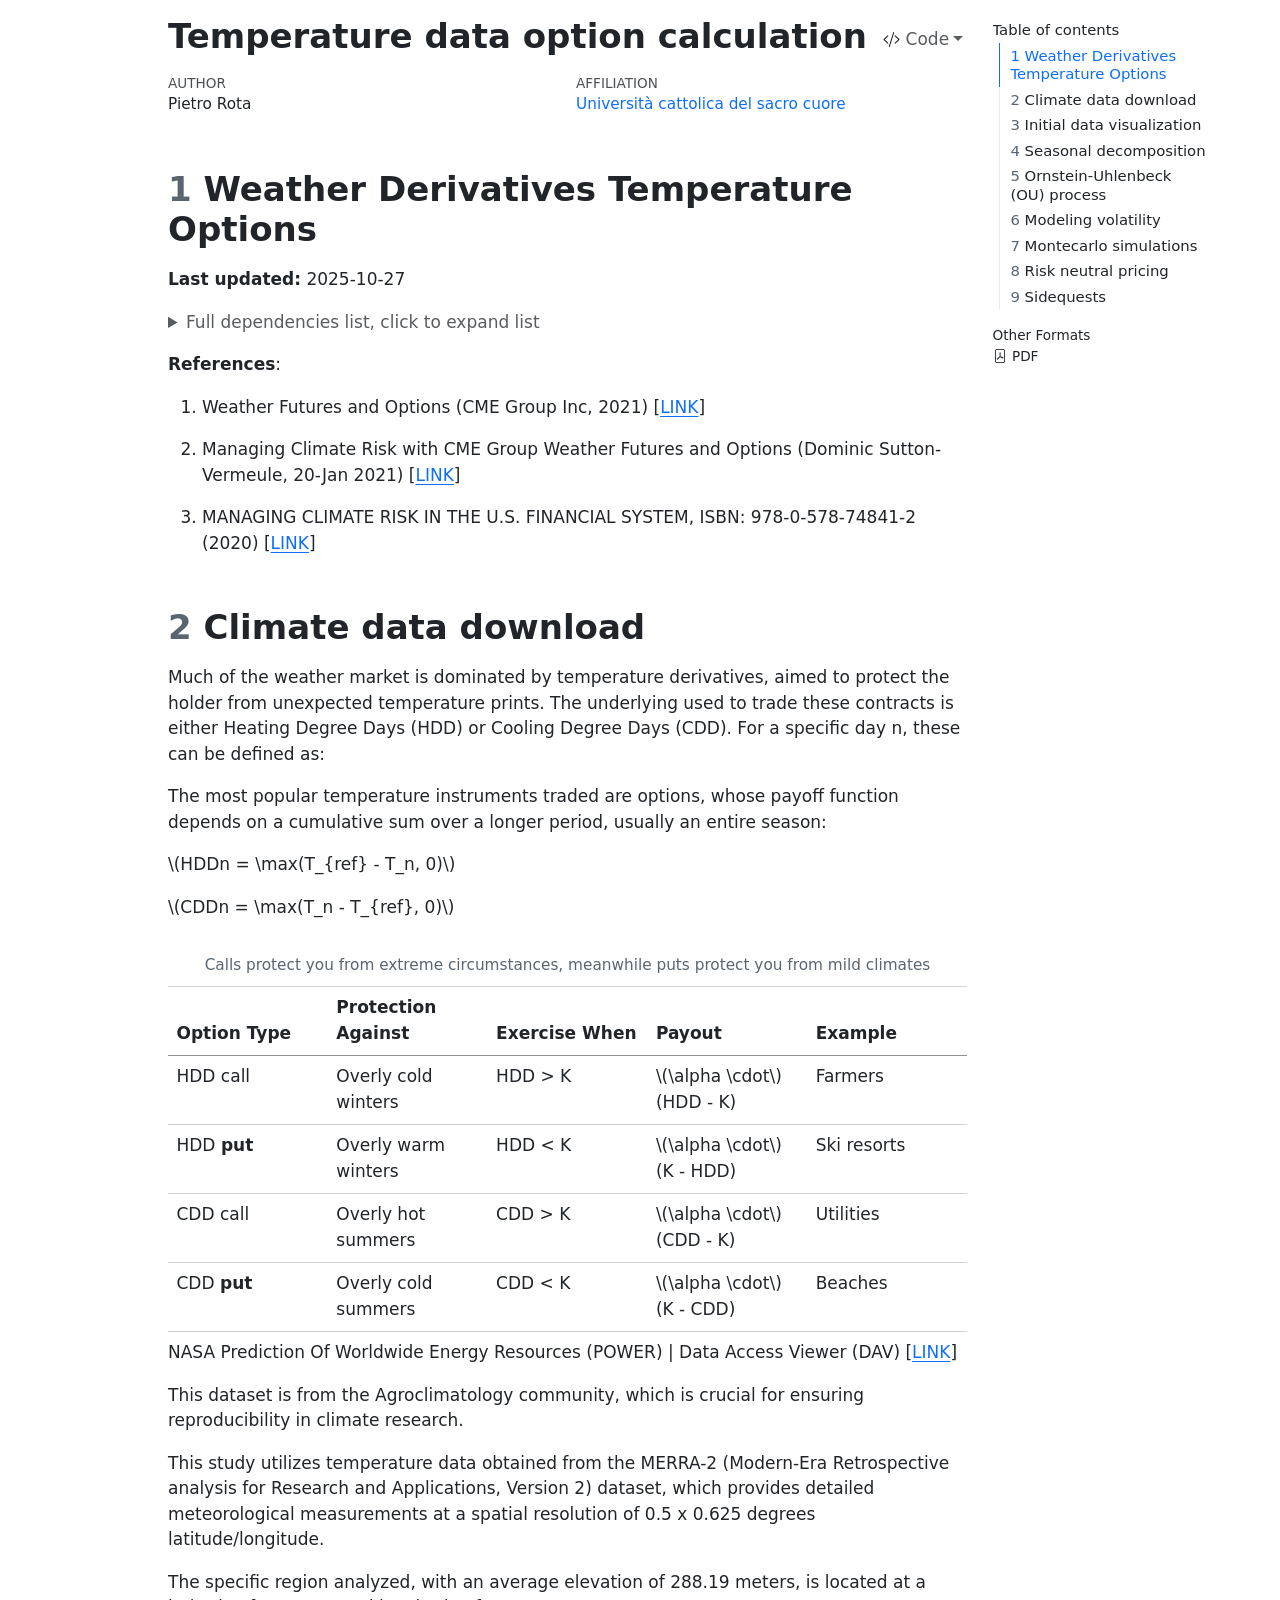
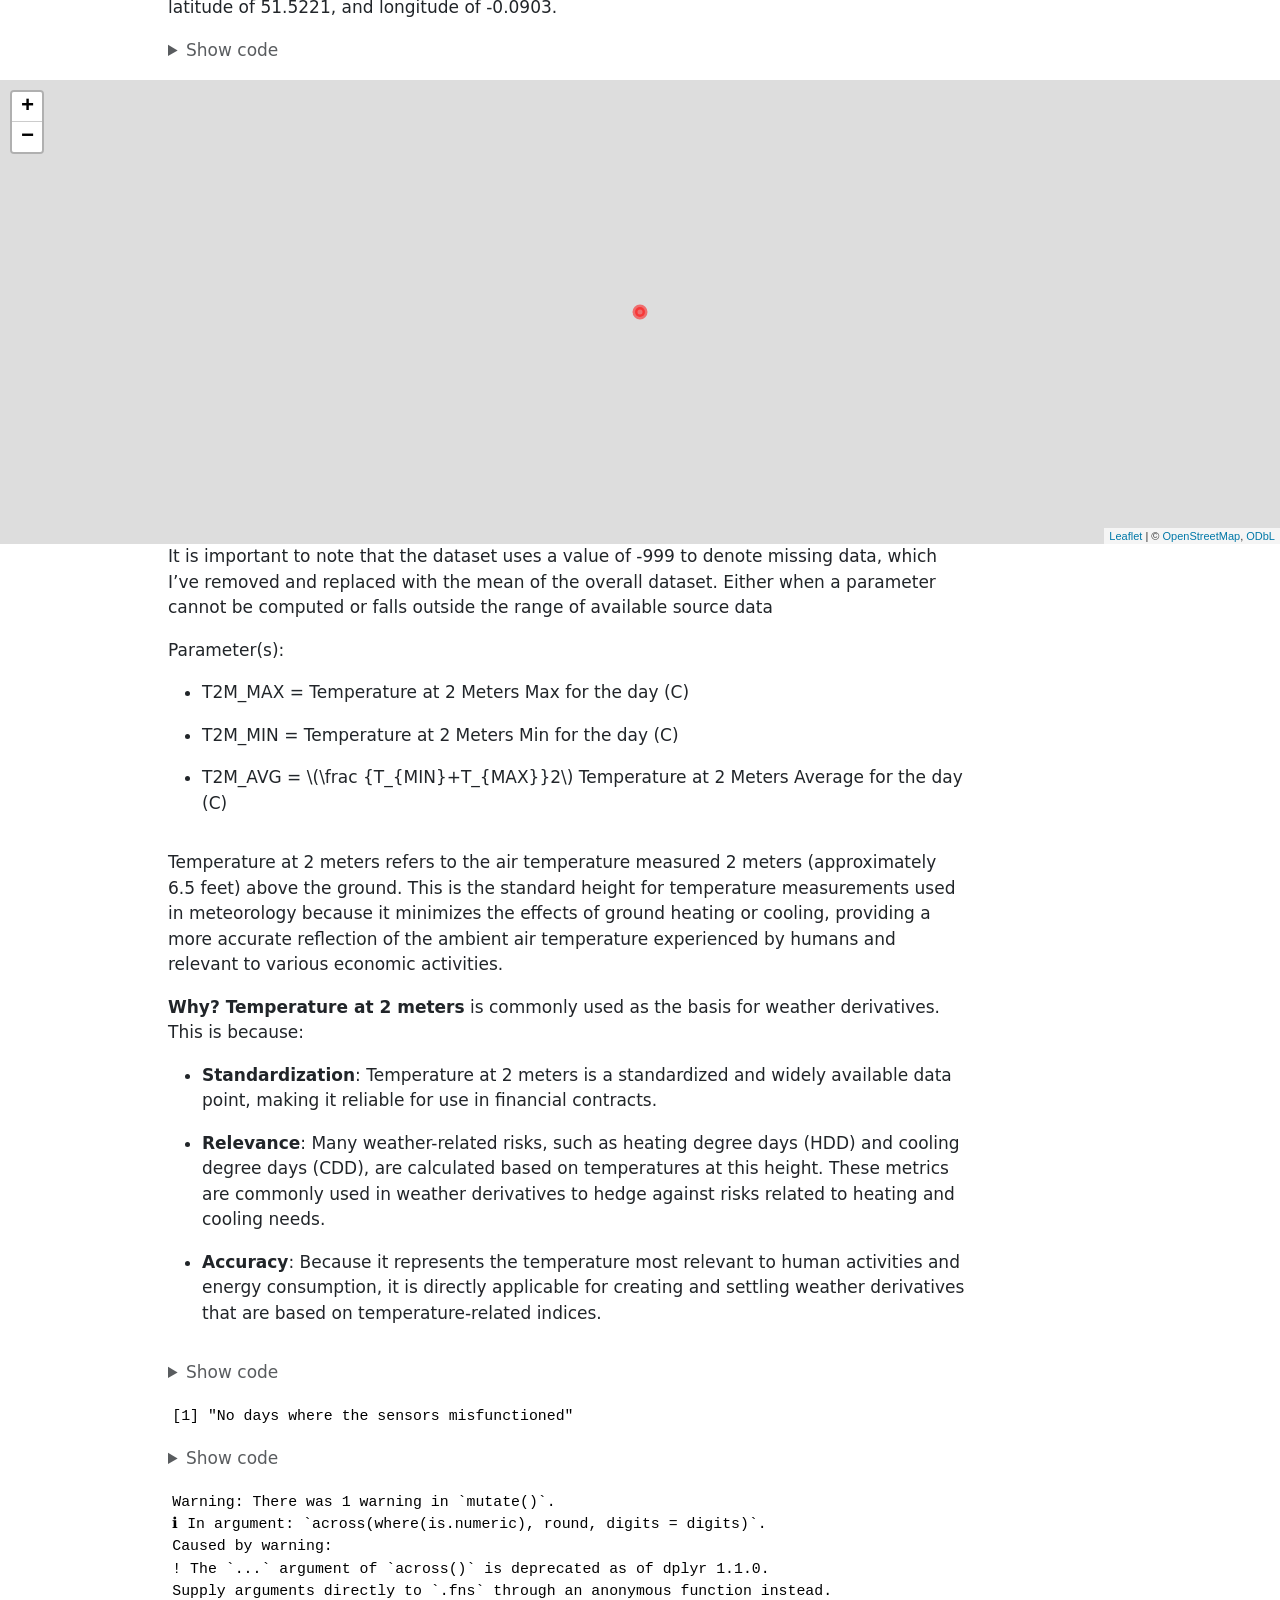
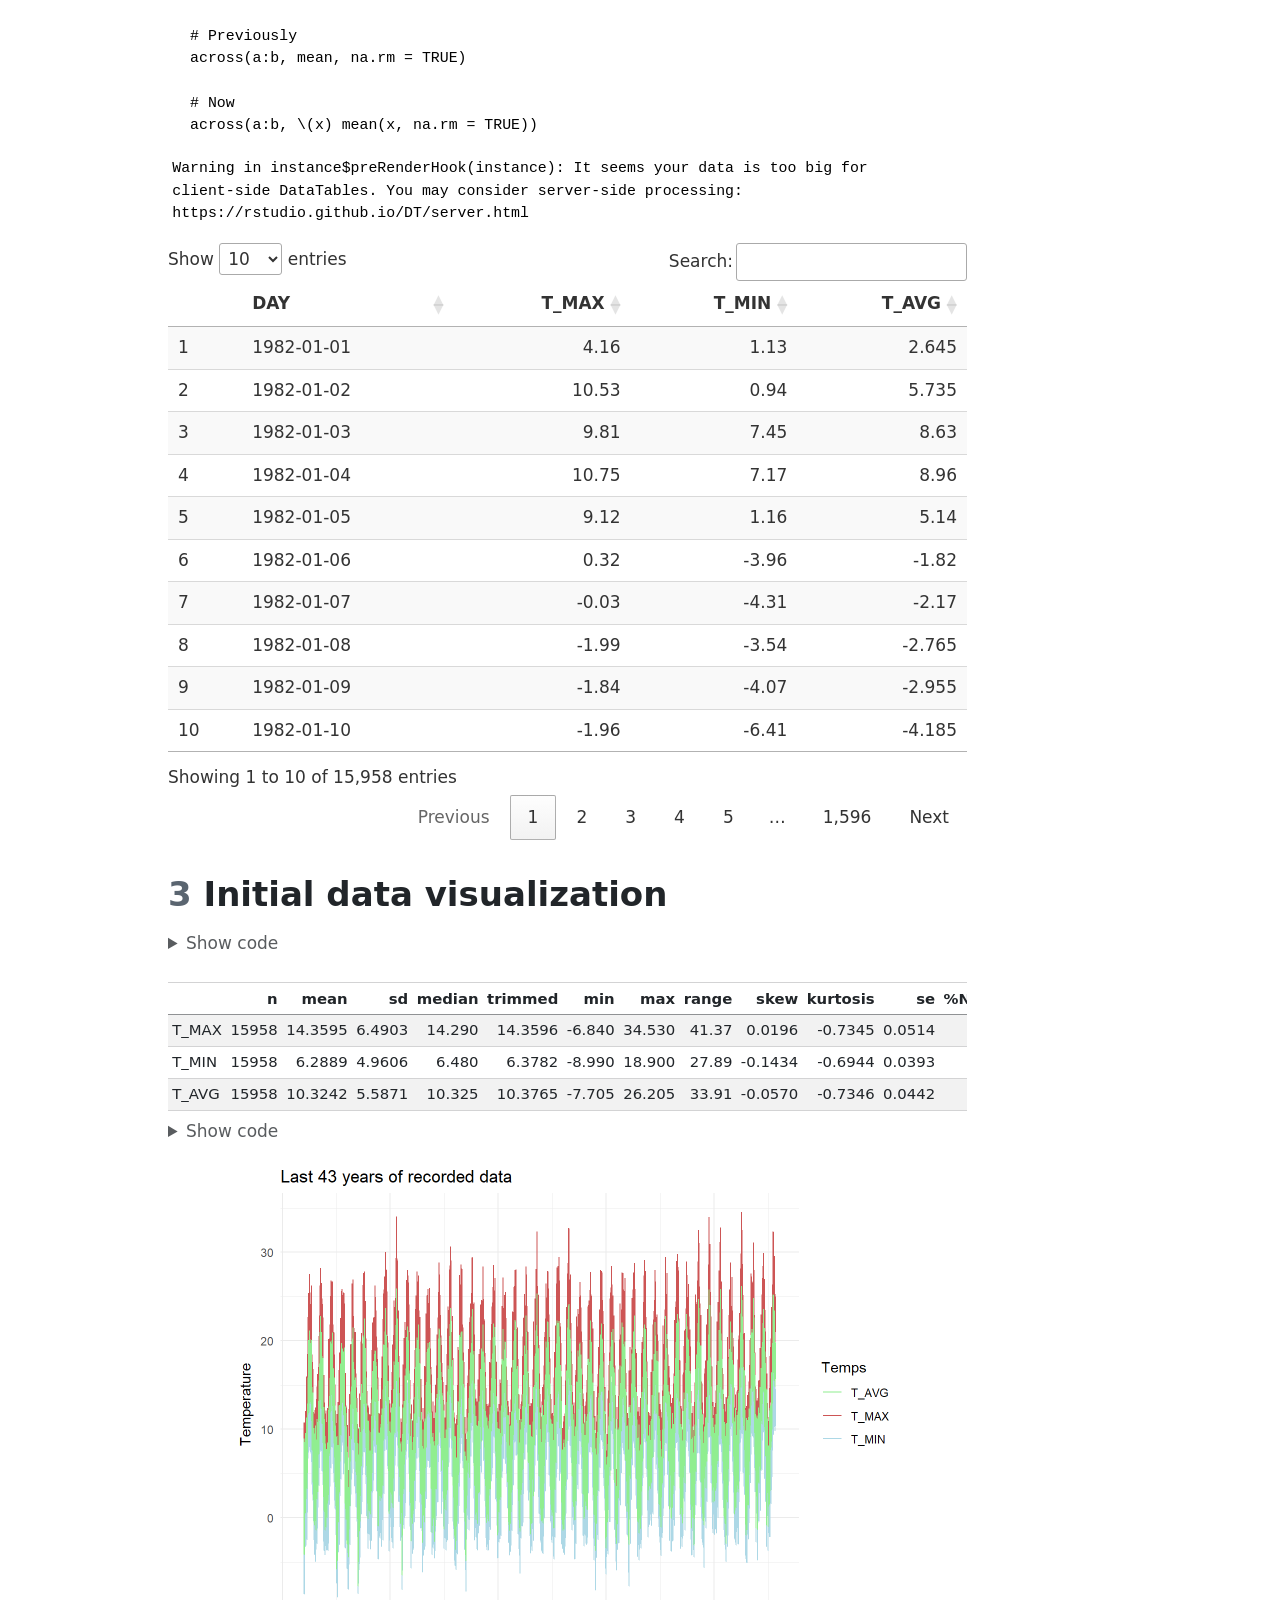
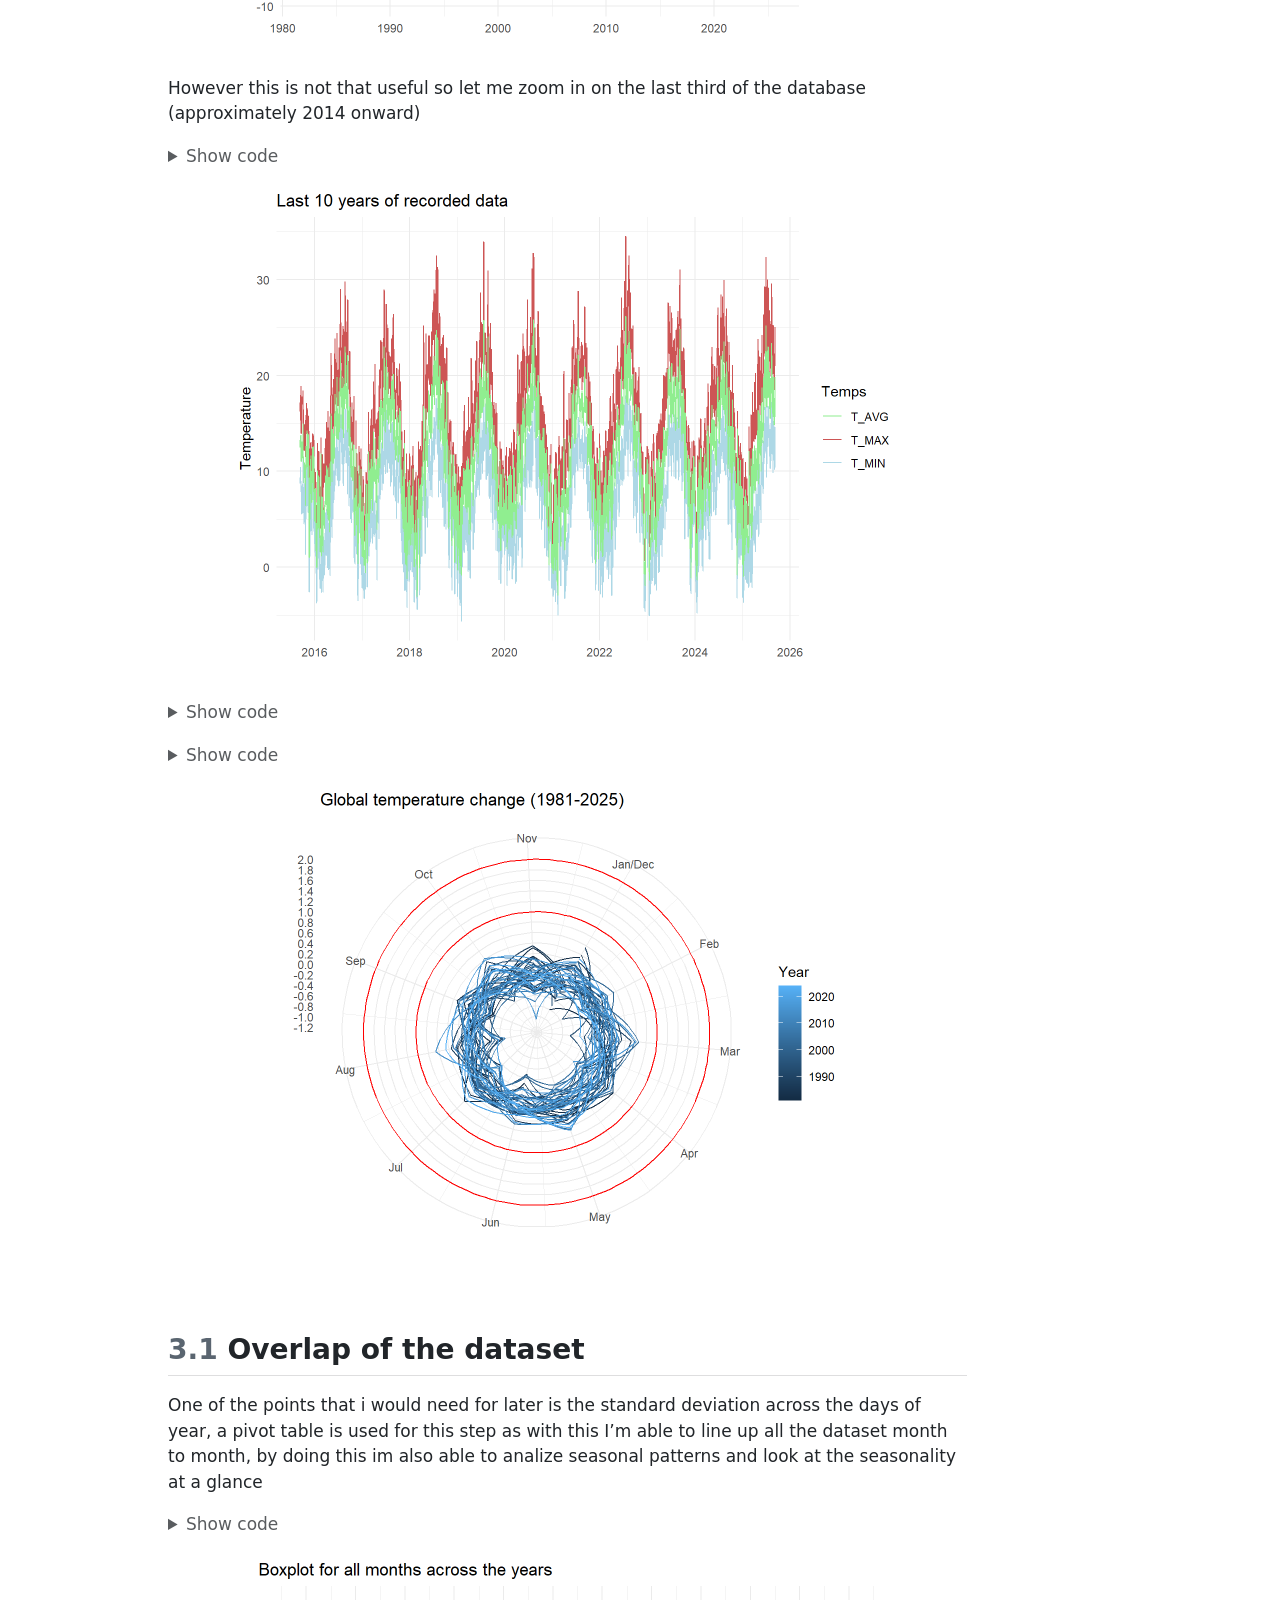
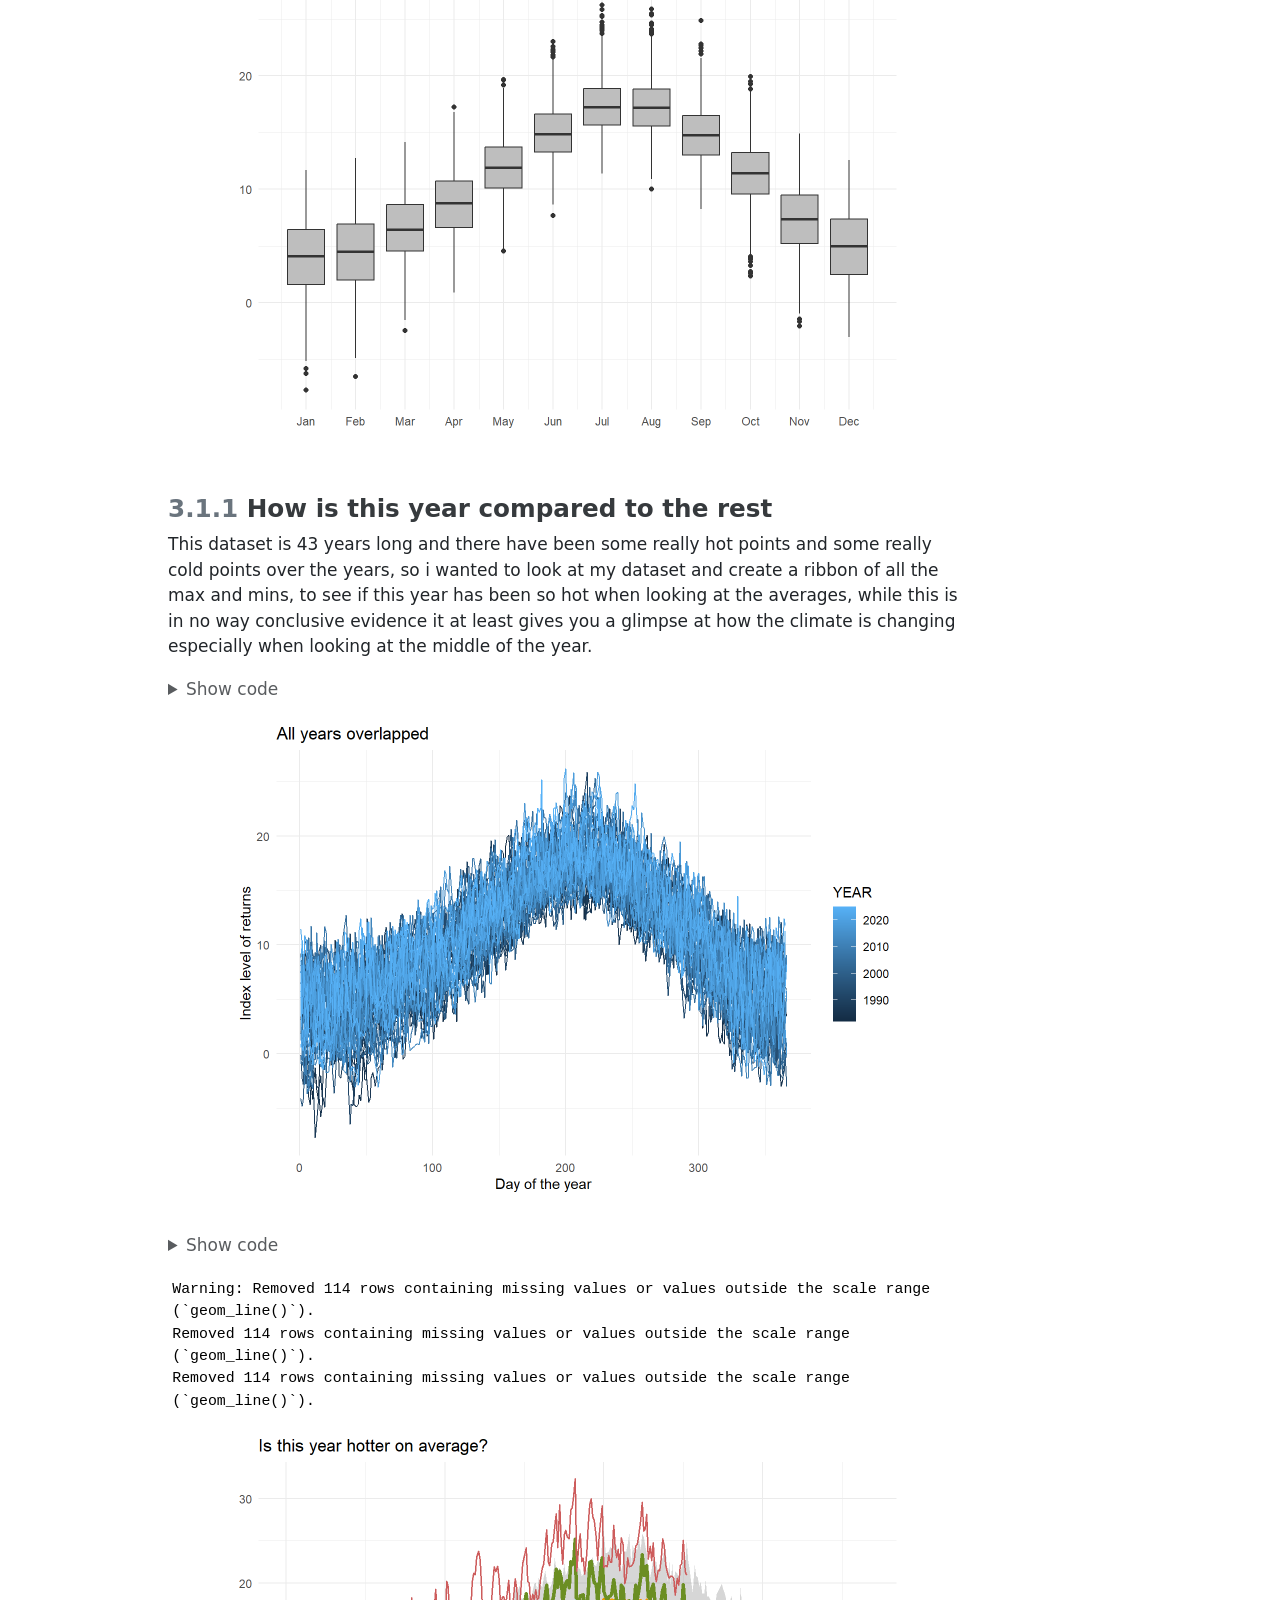
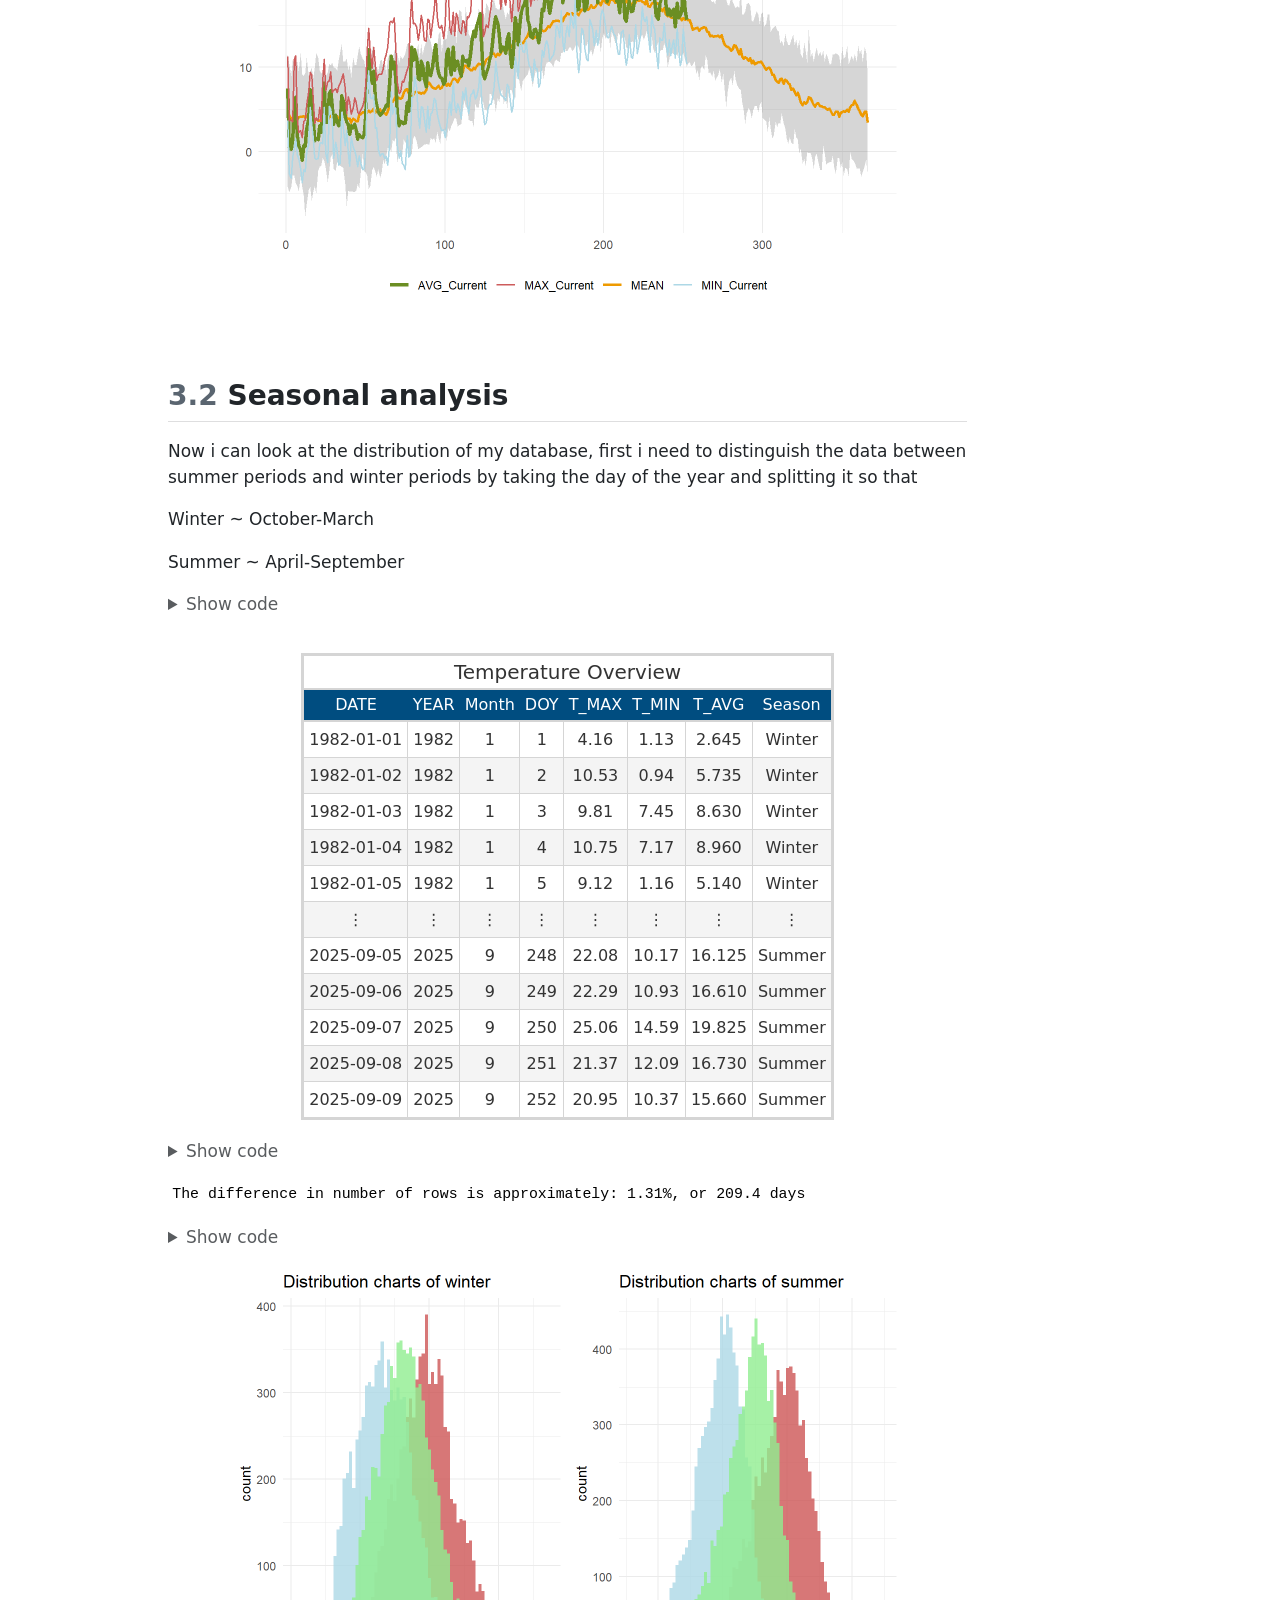
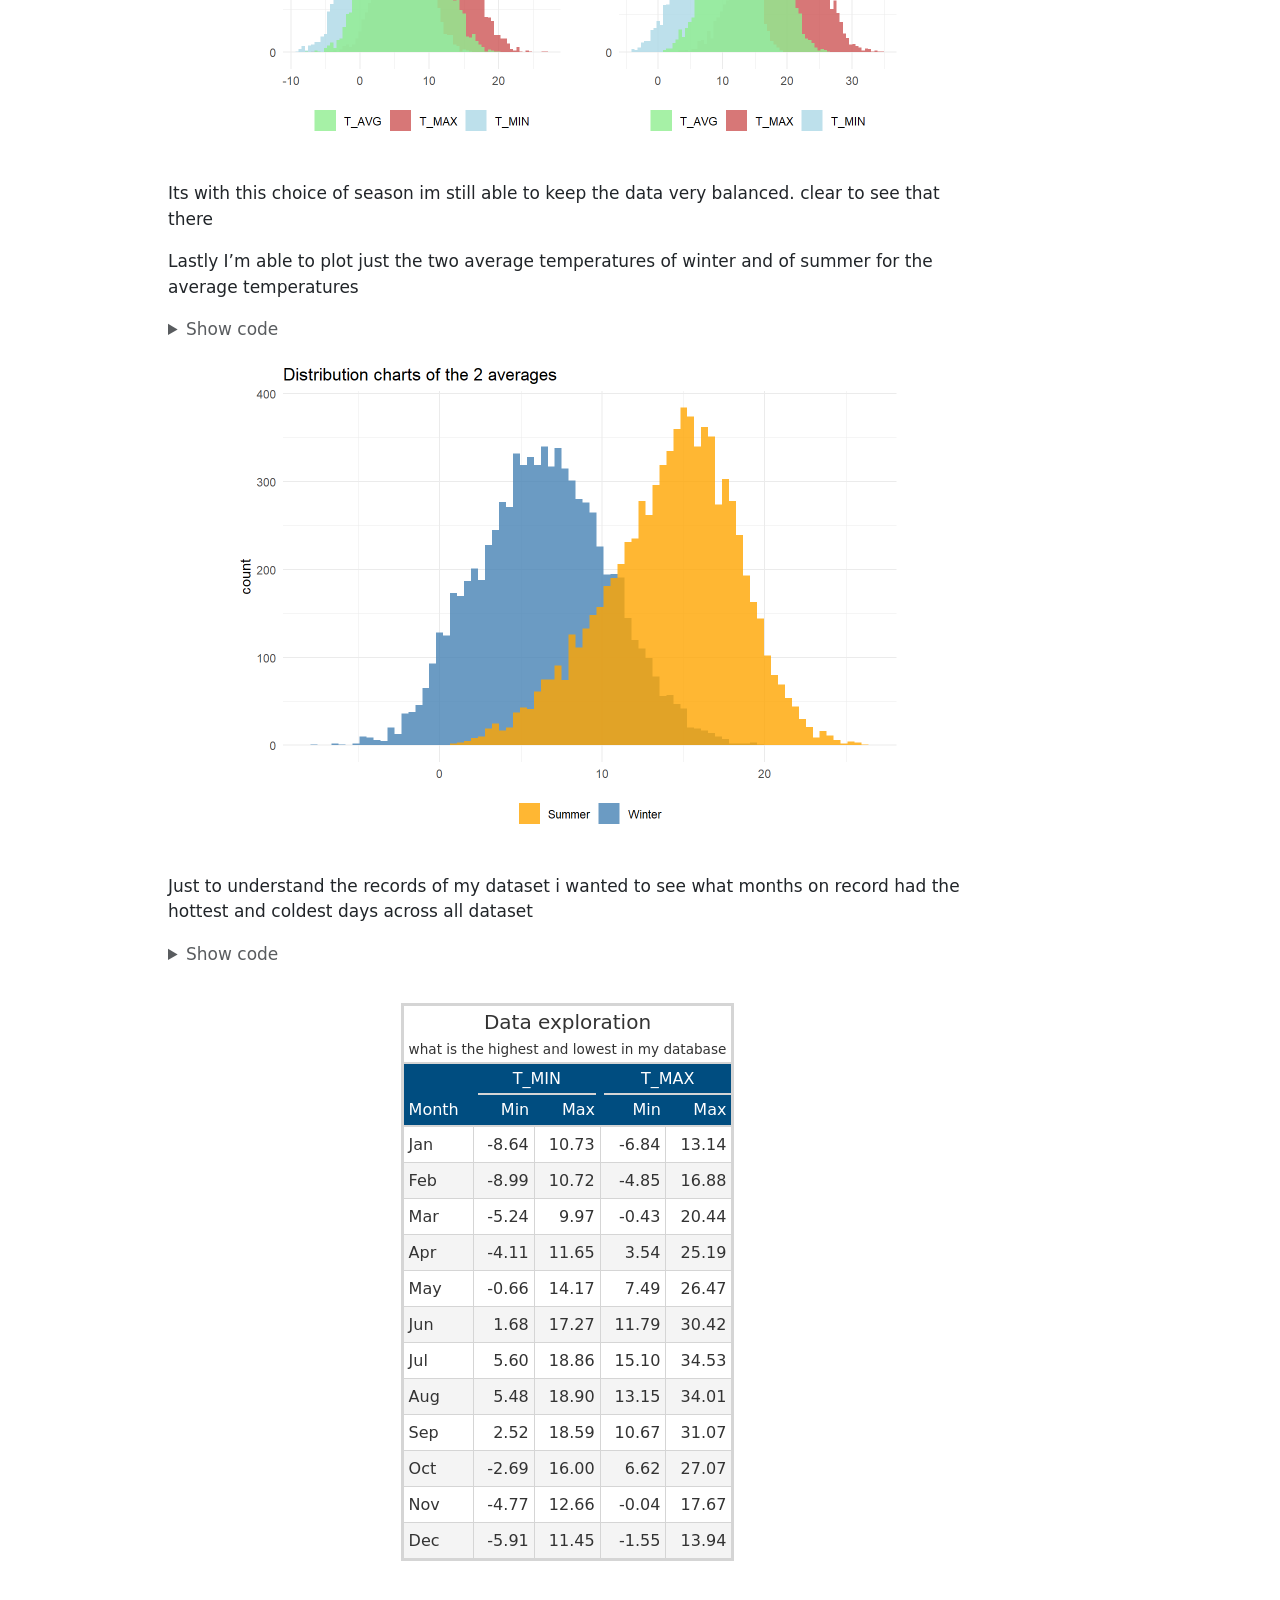
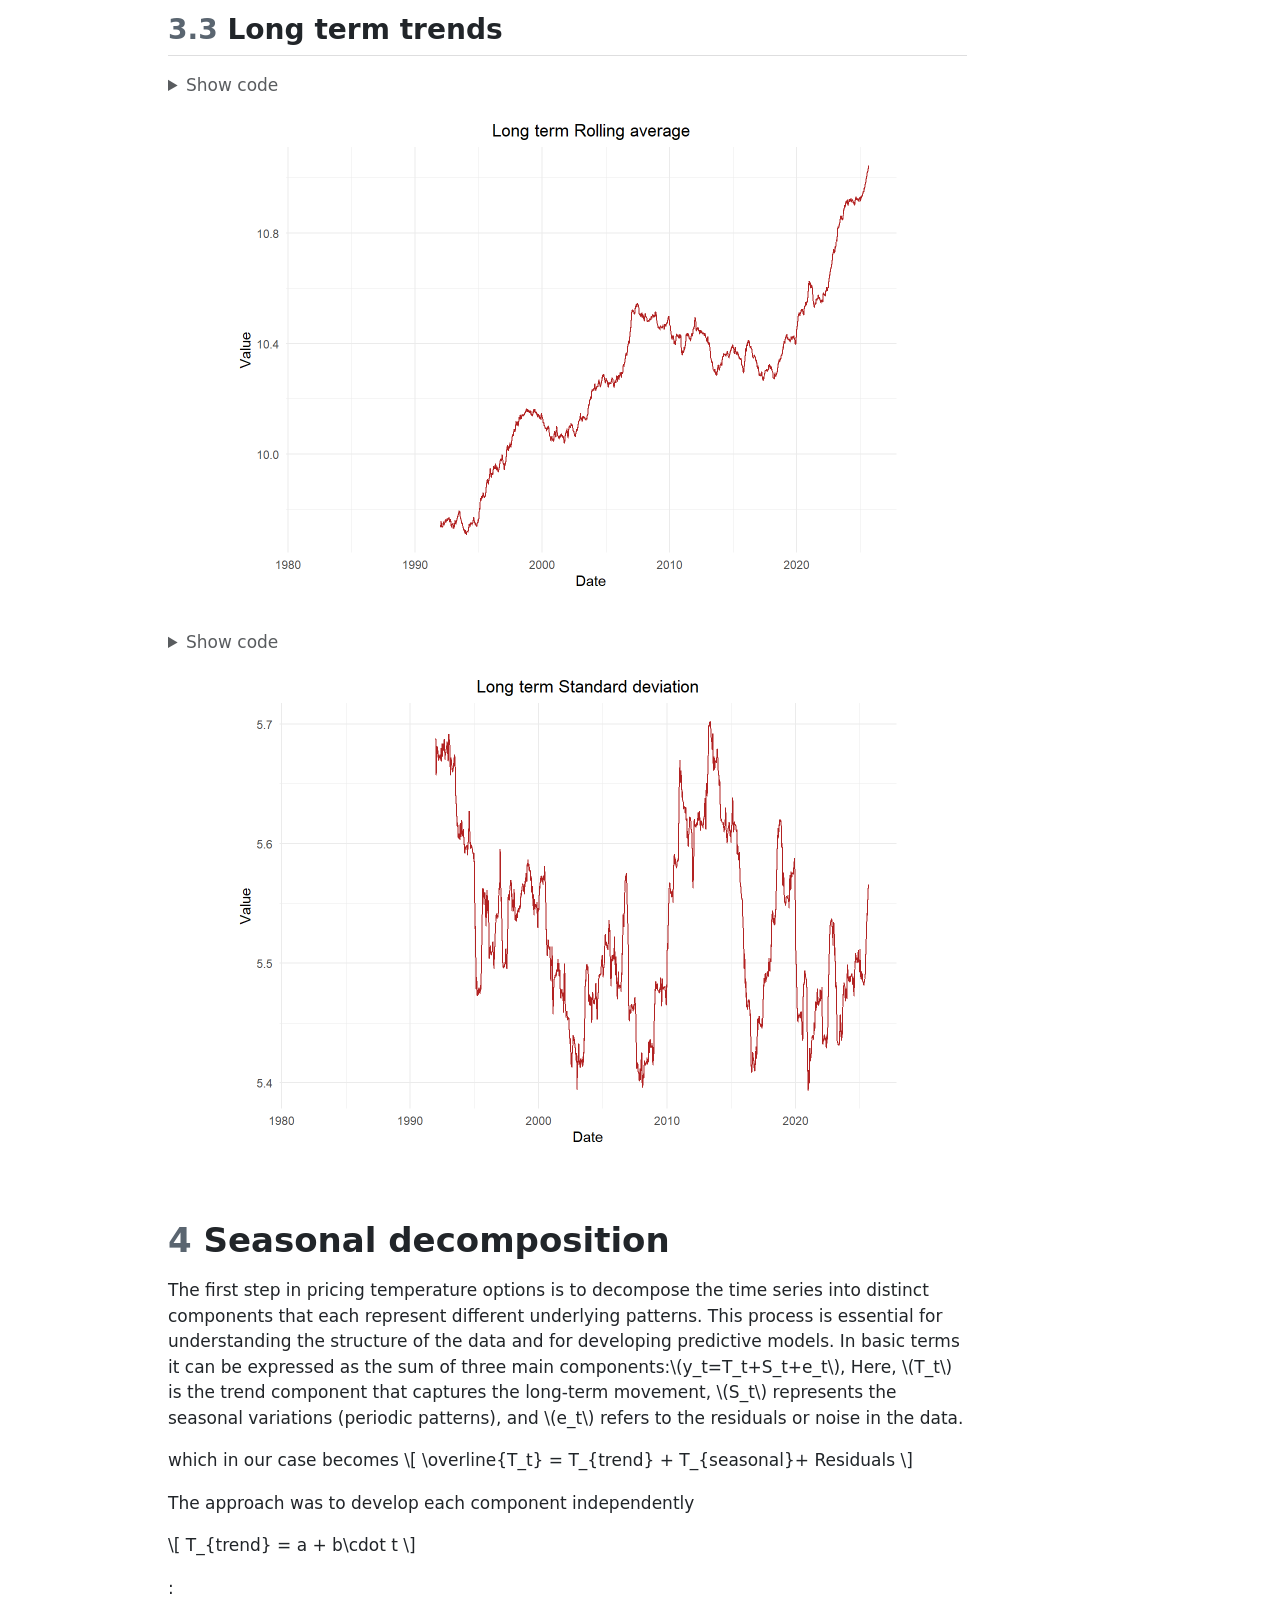
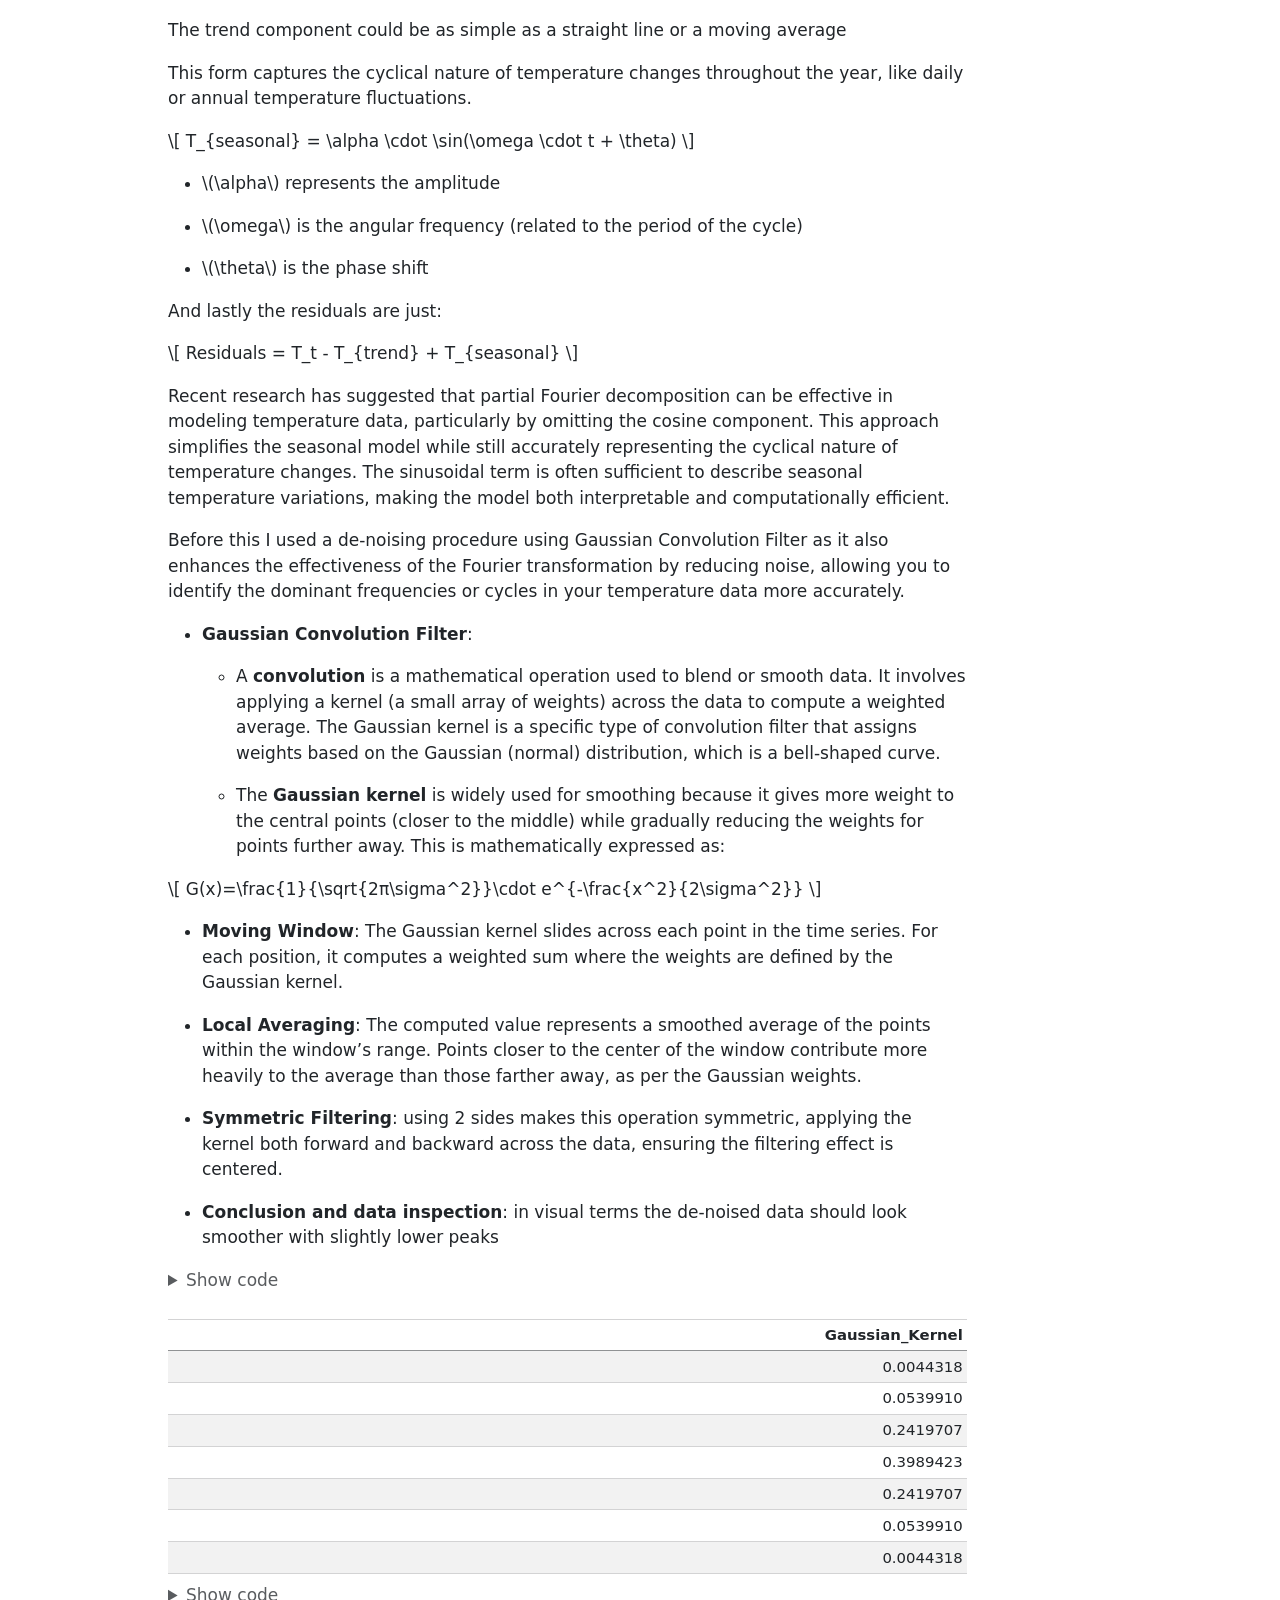
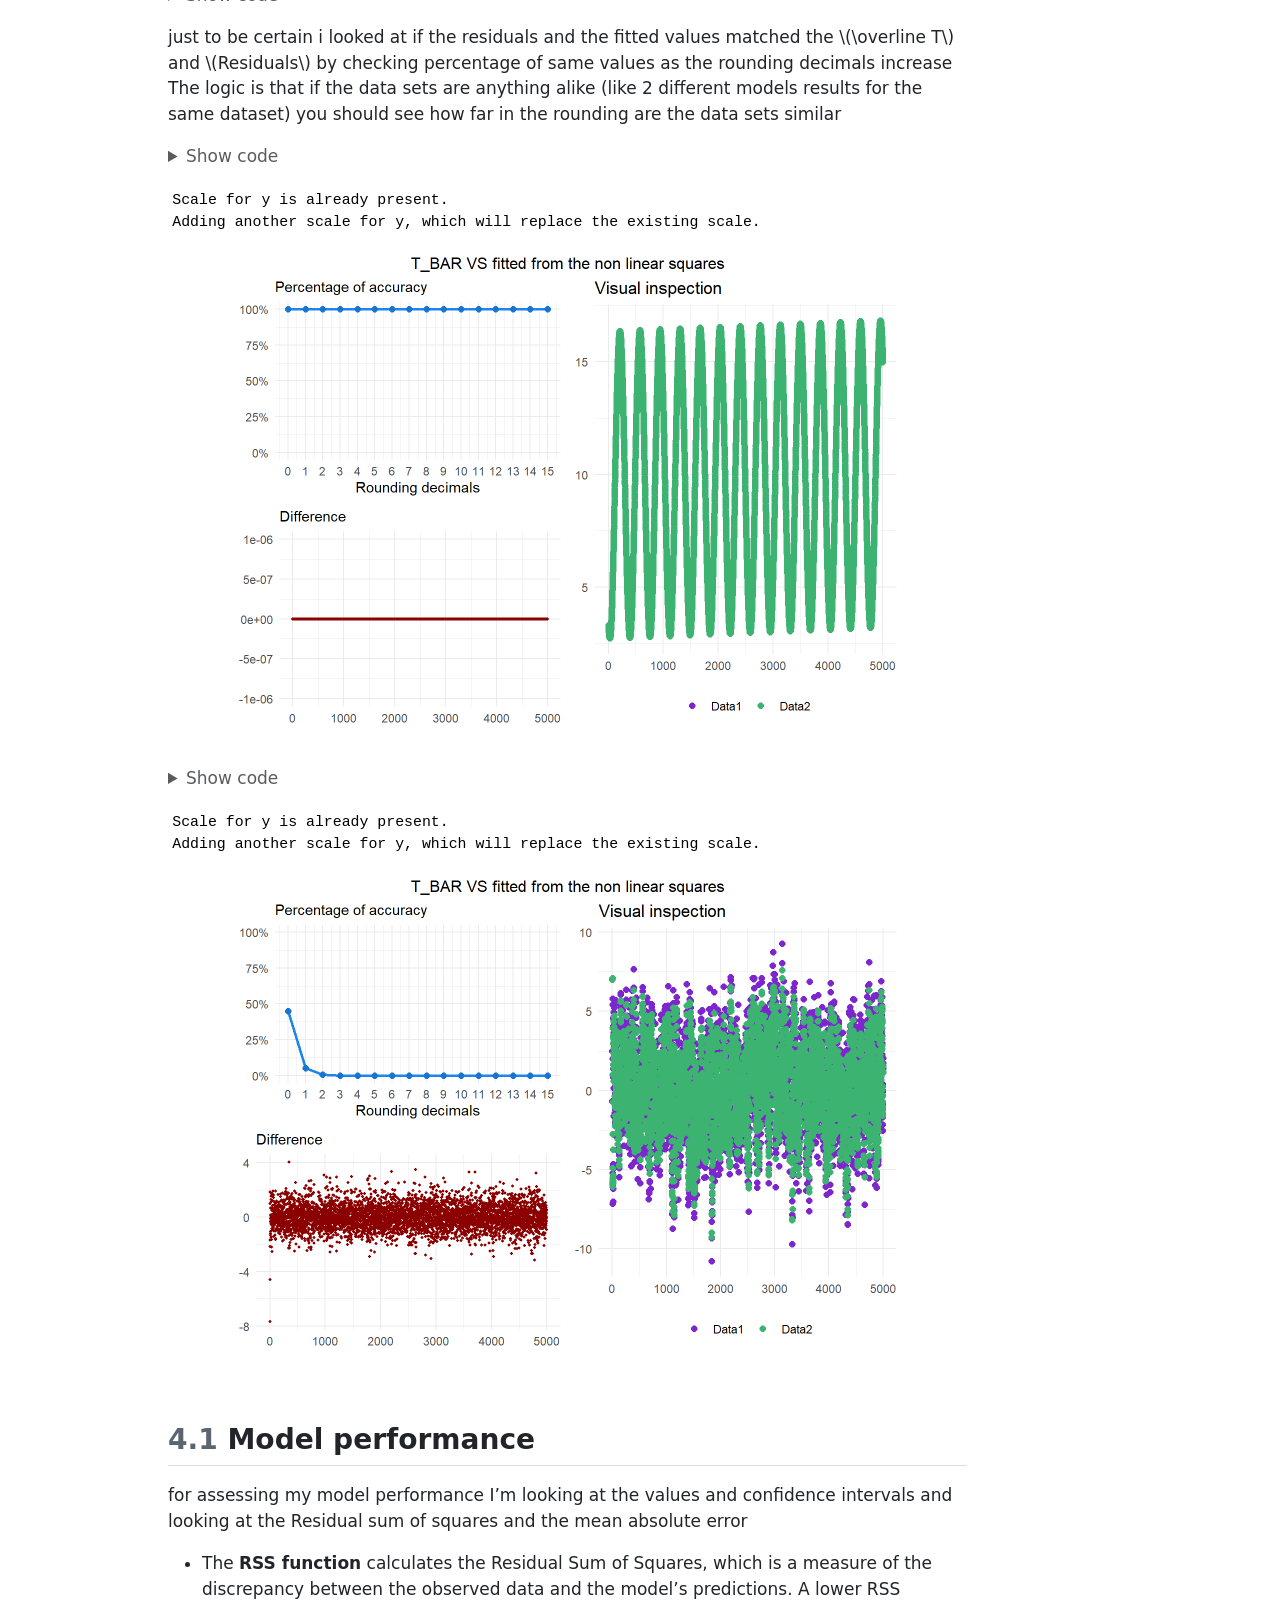
